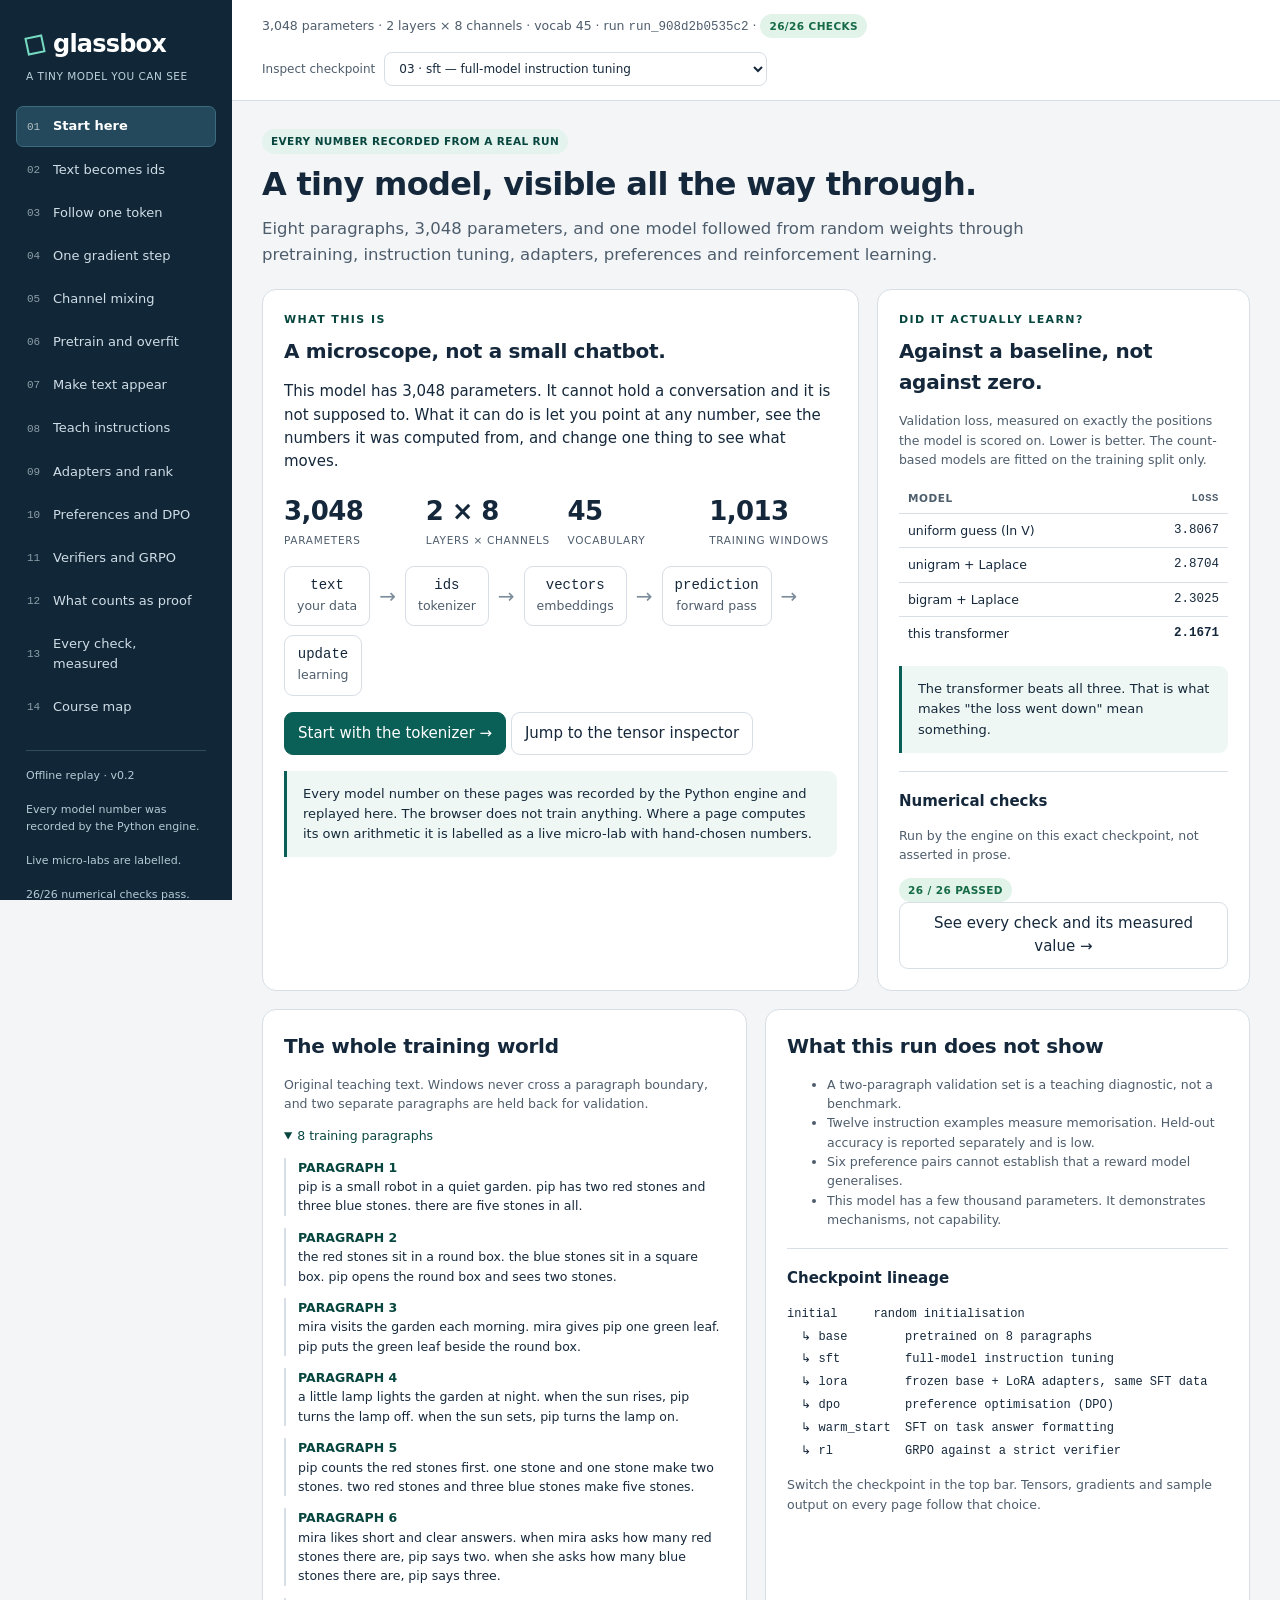
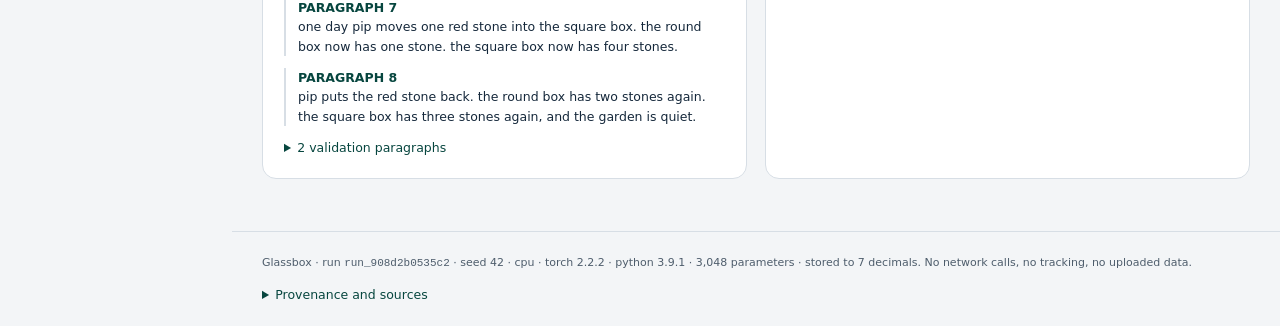
==== app/index.html @ 5728a1b8 "Rebuild Glassbox as a verifiable end-to-end LLM training course The documentation described a system" ====
<!doctype html>
<html lang="en">
<head>
<meta charset="utf-8"><meta name="viewport" content="width=device-width,initial-scale=1">
<title>Glassbox — a tiny model you can see all the way through</title>
<style>
:root{
  --ink:#15283b; --muted:#4e5d6c; --faint:#6b7b8a; --bg:#f3f5f7; --card:#fff;
  --line:#d7dee5; --accent:#0a5f56; --accent-ink:#07463f; --soft:#e4f3ed;
  --nav:#112737; --warn:#8a4a0c; --warn-bg:#fff4e4; --bad:#9a2c2c; --bad-bg:#fdeceb;
  --good:#166b46; --focus:#8a4500;
  --mono:ui-monospace,SFMono-Regular,Menlo,Consolas,monospace;
}
*{box-sizing:border-box}
body{margin:0;color:var(--ink);background:var(--bg);font:15px/1.55 system-ui,-apple-system,"Segoe UI",sans-serif}
button,input,select,textarea{font:inherit}
button,select{cursor:pointer}
button{border:1px solid var(--line);background:#fff;border-radius:9px;padding:9px 13px;color:var(--ink)}
button:hover{border-color:var(--accent);background:#f0f8f5}
/* 3px solid dark-amber reaches 4.6:1 on white; the old #f0aa53 measured 1.98:1. */
:focus-visible{outline:3px solid var(--focus);outline-offset:2px}
button.primary{background:var(--accent);color:#fff;border-color:var(--accent)}
button.primary:hover{background:var(--accent-ink)}
button.active{background:var(--soft);border-color:var(--accent);color:var(--accent-ink);font-weight:600}
button:disabled{opacity:.45;cursor:not-allowed}
a{color:var(--accent-ink)}
h1,h2,h3,p{margin:0 0 13px}
h1{font-size:32px;line-height:1.18;letter-spacing:-.7px}
h2{font-size:20px;letter-spacing:-.3px}
h3{font-size:15px}
p:last-child{margin-bottom:0}
code,pre,.mono{font-family:var(--mono)}
pre{white-space:pre-wrap;overflow-wrap:anywhere;background:#f4f7f9;border:1px solid var(--line);padding:15px;border-radius:10px;font-size:13px;overflow-x:auto}
.small{font-size:12.5px}
.muted{color:var(--muted)}
.eyebrow{font-size:11px;font-weight:800;letter-spacing:1.4px;text-transform:uppercase;color:var(--accent-ink);margin-bottom:8px}
.badge{display:inline-flex;gap:5px;align-items:center;border-radius:20px;background:var(--soft);color:var(--accent-ink);padding:4px 9px;font-size:10.5px;font-weight:800;letter-spacing:.4px;text-transform:uppercase}
.badge.amber{background:var(--warn-bg);color:var(--warn)}
.badge.gray{background:#e9edf1;color:#4a5662}
.badge.bad{background:var(--bad-bg);color:var(--bad)}
.badge.good{background:#e2f3e9;color:var(--good)}
.tagline{font-size:16.5px;max-width:780px;color:var(--muted)}
.shell{display:grid;grid-template-columns:232px 1fr;min-height:100vh}
.sidebar{background:var(--nav);color:#fff;padding:26px 16px;position:sticky;top:0;height:100vh;overflow:auto}
.brand{font-size:24px;font-weight:800;letter-spacing:-.8px;padding-left:10px}
.brand-mark{display:inline-block;width:18px;height:18px;border:2px solid #76dac2;transform:rotate(-12deg);margin-right:9px;vertical-align:middle}
.sidebar .sub{font-size:10.5px;color:#bdd0dd;padding:5px 10px 22px;letter-spacing:.5px}
.nav-label{font-size:10px;letter-spacing:1.4px;color:#a8bdcc;padding:12px 10px 7px;text-transform:uppercase}
.nav-item{width:100%;text-align:left;display:flex;align-items:center;gap:10px;background:transparent;color:#cfdde7;border:1px solid transparent;padding:9px 10px;margin-bottom:3px;font-size:13px;border-radius:7px}
.nav-item span.n{font:11px var(--mono);opacity:.65;min-width:16px}
.nav-item:hover{background:#1e3c50;color:#fff;border-color:transparent}
.nav-item[aria-current="page"]{color:#fff;background:#24495c}
.nav-item[aria-current="page"]{border-color:#3c6a7e;font-weight:600}
.side-note{border-top:1px solid #2f4c5d;margin:22px 10px 0;padding-top:16px;color:#b6cad6;font-size:11px}
.workspace{min-width:0}
.topbar{background:#fff;border-bottom:1px solid var(--line);display:flex;align-items:center;justify-content:space-between;padding:14px 30px;gap:14px;flex-wrap:wrap}
.topbar label{display:flex;align-items:center;gap:9px;font-size:12px;color:var(--muted)}
select{background:#fff;border:1px solid var(--line);border-radius:8px;padding:8px 10px;max-width:100%;color:var(--ink)}
main{max-width:1420px;padding:28px 30px 52px;margin:auto}
.page-head{margin-bottom:22px}
.page-head .badge{margin-bottom:12px}
.grid{display:grid;gap:18px}
.two{grid-template-columns:minmax(0,1.6fr) minmax(280px,1fr)}
.halves{grid-template-columns:repeat(2,minmax(0,1fr))}
.three{grid-template-columns:repeat(3,minmax(0,1fr))}
.card{background:#fff;border:1px solid var(--line);border-radius:14px;padding:21px;min-width:0}
.card+.card{margin-top:16px}
.grid>.card+.card{margin-top:0}
.card-header{display:flex;align-items:flex-start;justify-content:space-between;gap:12px;margin-bottom:13px;flex-wrap:wrap}
.divider{border:0;border-top:1px solid var(--line);margin:18px 0}
.callout{border-left:3px solid var(--accent);background:#eef7f3;padding:13px 16px;border-radius:0 9px 9px 0;font-size:13px;margin-top:16px}
.callout.amber{background:var(--warn-bg);border-color:#c07a20}
.callout.bad{background:var(--bad-bg);border-color:var(--bad)}
.stat{font-size:26px;letter-spacing:-.6px;font-weight:750}
.stat-label{font-size:10.5px;color:var(--muted);text-transform:uppercase;letter-spacing:.7px}
.stat-row{display:grid;grid-template-columns:repeat(auto-fit,minmax(120px,1fr));gap:14px;margin:18px 0}
.toolbar,.step-controls,.token-row{display:flex;gap:7px;align-items:center;flex-wrap:wrap}
.toolbar{justify-content:space-between;margin:14px 0}
.token{font-family:var(--mono);padding:6px 8px;min-width:34px}
.token small{display:block;opacity:.7;font-size:9.5px}
.matrix-wrap{max-width:100%;overflow:auto;border:1px solid var(--line);border-radius:10px;background:#fafcfd;padding:9px}
.matrix{border-collapse:separate;border-spacing:3px;font-family:var(--mono);font-size:10.5px;margin:auto}
.matrix th{font-weight:600;min-width:23px;font-size:9.5px;color:var(--muted);white-space:nowrap}
.matrix td{padding:0}
.cell{display:block;min-width:46px;min-height:32px;font:10.5px var(--mono);padding:5px 3px;border-radius:4px;border:1px solid transparent;color:#16232e}
.cell:hover{box-shadow:0 0 0 2px #8a4500;border-color:#8a4500}
.cell[aria-pressed="true"]{outline:2px solid #8a4500;outline-offset:0;font-weight:700}
.cell.masked{color:#5a6673;font-style:italic}
.matrix tr.focus th{color:var(--accent-ink);font-weight:800}
.legend{display:flex;align-items:center;gap:7px;font-size:11px;color:var(--muted);margin-top:9px;flex-wrap:wrap}
.swatch{width:12px;height:12px;display:inline-block;border-radius:3px;border:1px solid #0002}
.inspector{background:#f5f8fa;padding:14px;border-radius:10px;font-size:12.5px;min-height:72px;margin-top:14px;overflow-wrap:anywhere}
.inspector .value{font:22px var(--mono);margin:6px 0}
.bars{margin:11px 0}
.bar-row{display:grid;grid-template-columns:44px 1fr 52px;gap:9px;align-items:center;margin:8px 0;font:12px var(--mono)}
.bar-bg{height:15px;background:#e7ecf0;border-radius:4px;overflow:hidden}
.bar{height:100%;background:#3f8a7c;min-width:1px}
.bar-row.target .bar{background:#0a5f56}
.bar-row.target{font-weight:800;color:var(--accent-ink)}
.vector{display:flex;gap:5px;flex-wrap:wrap;margin-top:6px}
.vector span{font:12px var(--mono);padding:6px 9px;border-radius:5px;background:#eff4f7;border:1px solid #dbe4ea}
.slider-row{display:grid;grid-template-columns:52px 1fr 44px;gap:10px;align-items:center;margin:13px 0;font-size:12px}
input[type=range]{width:100%;accent-color:var(--accent)}
textarea{width:100%;resize:vertical;border:1px solid var(--line);border-radius:8px;padding:9px;font:12px/1.5 var(--mono);min-height:74px;color:var(--ink);background:#fafcfd}
input[type=text],input[type=number]{border:1px solid var(--line);border-radius:8px;padding:8px 9px;font-family:var(--mono);max-width:100%}
.mask-tokens{display:flex;gap:3px;flex-wrap:wrap}
.mask-token{padding:4px 6px;font:11px var(--mono);border:1px solid var(--line);border-radius:3px;background:#eef1f4;color:#56626e}
.mask-token.on{background:#d2efe2;border-color:#7dbfa2;color:#10452f;font-weight:600}
.mask-token small{font-size:8.5px;display:block;opacity:.8}
.route{padding:14px;border:1px solid var(--line);border-radius:10px;background:#fafcfd}
.route h3{margin:6px 0}
.route p{font-size:12px;color:var(--muted)}
table.data{width:100%;border-collapse:collapse;font-size:12.5px}
table.data th,table.data td{text-align:left;padding:7px 9px;border-bottom:1px solid var(--line)}
table.data th{font-size:10.5px;text-transform:uppercase;letter-spacing:.6px;color:var(--muted);font-weight:700}
table.data td.num,table.data th.num{text-align:right;font-family:var(--mono)}
table.data tr:last-child td{border-bottom:0}
table.data .best{font-weight:800;color:var(--accent-ink)}
.scroll-x{overflow-x:auto;-webkit-overflow-scrolling:touch}
.check-row{display:flex;gap:10px;align-items:flex-start;padding:9px 0;border-bottom:1px solid var(--line)}
.check-row:last-child{border-bottom:0}
.check-mark{font:11px var(--mono);font-weight:800;padding:2px 7px;border-radius:5px;flex:none}
.check-mark.pass{background:#e2f3e9;color:var(--good)}
.check-mark.fail{background:var(--bad-bg);color:var(--bad)}
details{margin-top:12px}
summary{cursor:pointer;font-size:12.5px;color:var(--accent-ink)}
footer{padding:22px 30px;color:var(--muted);font-size:11px;border-top:1px solid var(--line)}
.sr-only{position:absolute;width:1px;height:1px;padding:0;margin:-1px;overflow:hidden;clip:rect(0,0,0,0);white-space:nowrap;border:0}
.stack-scene{height:330px;position:relative;overflow:hidden;perspective:1000px;background:#f3f7fa;border:1px solid var(--line);border-radius:10px}
.plane{position:absolute;left:50%;top:42%;padding:9px;background:#fffffff2;border:1px solid #8ba8b7;border-radius:9px}
.mini-matrix{border-collapse:separate;border-spacing:2px;font:9px var(--mono)}
.mini-matrix td{width:26px;height:19px;text-align:center;border-radius:3px}
.plane-label{font-size:10px;margin-bottom:4px;font-weight:700}
.curve{width:100%;height:auto;display:block}
canvas{max-width:100%;height:auto}
.flow{display:flex;flex-wrap:wrap;gap:9px;align-items:center;margin:16px 0}
.flow-box{border:1px solid var(--line);border-radius:9px;padding:10px 12px;background:#fff;text-align:center;min-width:78px}
.flow-box strong{display:block;font:14px var(--mono)}
.flow-box small{display:block;margin-top:3px;color:var(--muted)}
.flow-arrow{color:#7b8c9a;font-size:20px}
.lineage{font:12px/1.9 var(--mono);white-space:pre-wrap}
.banner{background:#fdeceb;border-bottom:1px solid #e6b5b2;color:#7a2320;padding:11px 30px;font-size:13px}
@media(max-width:1100px){.two,.halves,.three{grid-template-columns:minmax(0,1fr)}.shell{grid-template-columns:200px 1fr}main{padding:22px}.topbar{padding:12px 22px}}
@media(max-width:760px){.shell{display:block}.sidebar{position:static;height:auto;padding:16px}.sidebar .sub,.side-note,.nav-label{display:none}#nav{display:flex;overflow:auto;margin-top:12px;gap:5px}.nav-item{min-width:140px;font-size:11.5px;margin:0}main{padding:18px 16px}h1{font-size:26px}.card{padding:16px}.stat{font-size:21px}.cell{min-width:42px}footer{padding:16px}}
@media(prefers-reduced-motion:reduce){*{transition:none!important;animation:none!important;scroll-behavior:auto!important}}
</style>
</head>
<body>
<div class="shell">
<aside class="sidebar">
  <div class="brand"><span class="brand-mark"></span>glassbox</div>
  <div class="sub">A TINY MODEL YOU CAN SEE</div>
  <nav id="nav" aria-label="Lessons"></nav>
  <div class="side-note" id="side-note"></div>
</aside>
<div class="workspace">
  <header class="topbar">
    <span class="small muted" id="provenance">loading…</span>
    <label>Inspect checkpoint
      <select id="checkpoint" aria-label="Model checkpoint"></select>
    </label>
  </header>
  <div id="boot-error" class="banner" hidden role="alert"></div>
  <p id="live" class="sr-only" aria-live="polite"></p>
  <main id="main" tabindex="-1"></main>
  <footer id="footer"></footer>
</div>
</div>
<script id="run-data" type="application/json">{"manifest":{"schema_version":"1.0","seed":42,"device":"cpu","torch_version":"2.2.2","python_version":"3.9.1","platform":"macOS-26.5.1-x86_64-i386-64bit","display_decimals":7,"model":{"vocab_size":45,"width":8,"heads":2,"head_dim":4,"mlp_width":16,"layers":2,"context":192,"init_std":0.02,"dropout":0.0,"normalization":"pre-LayerNorm","activation":"GELU","position":"learned absolute","output_embedding_tied":true},"parameters":3048,"corpus_sha256":{"train":"e2f7525715c8a8d7863ed21e52b6ce96b5b4206c9a5d444e33f9d60212be540a","validation":"4b20f6341cd55287628aa5c1f25c4829bf9facb3f880c7470ed5111f24fc22cf"},"dataset_sha256":"72acfc603b2e8d196d9da228c41ac0910b301d02a3c1f03b8db3384e843e2f72","tokenizer_sha256":"aa0bdeb88f34e8de2a7e9126cd708e2cb29969222505ddc968e87f3bfda37781","documents":[{"doc_id":"train/p1","split":"train","sha256":"96b645023a177802","length":115},{"doc_id":"train/p2","split":"train","sha256":"91ff17abddc557fb","length":116},{"doc_id":"train/p3","split":"train","sha256":"b69836e3a9b63ddd","length":113},{"doc_id":"train/p4","split":"train","sha256":"46fb49641e810ee3","length":127},{"doc_id":"train/p5","split":"train","sha256":"9b3f330287671a80","length":128},{"doc_id":"train/p6","split":"train","sha256":"8165550d9d30ddcd","length":157},{"doc_id":"train/p7","split":"train","sha256":"b393108bff0b524f","length":121},{"doc_id":"train/p8","split":"train","sha256":"ce2f84ff5618265e","length":128},{"doc_id":"validation/p1","split":"validation","sha256":"60b9ec2286c3b38f","length":112},{"doc_id":"validation/p2","split":"validation","sha256":"0ecbdcf640a5a4aa","length":104}],"num_train_windows":1013,"elapsed_seconds":90.75,"stage_configs":{"pretrain":{"steps":2000,"batch_size":16,"learning_rate":0.003,"weight_decay":0.01,"warmup_steps":100,"grad_clip":1.0,"seed":1234,"optimizer":"AdamW","schedule":"linear warmup then cosine decay","loss":"next-token cross-entropy, padding ignored"},"sft":{"steps":400,"batch_size":12,"learning_rate":0.002,"weight_decay":0.01,"warmup_steps":50,"grad_clip":1.0,"seed":99,"supervise_eos":true,"optimizer":"AdamW","loss":"next-token cross-entropy on assistant-answer targets only"},"lora":{"rank":2,"alpha":4.0,"scaling":2.0,"targets":["q","v"],"b_init":"zeros (adapter starts as a no-op)","a_init":"normal(0, 0.02)","convention":"W[out,in], A[r,in], B[out,r], delta_W=(alpha/r)*B@A"},"reward_model":{"steps":300,"learning_rate":0.005,"weight_decay":0.0,"seed":7,"loss":"-log sigmoid(score_chosen - score_rejected)  (Bradley-Terry)","head":"single [width, 1] projection at the final response token"},"dpo":{"steps":200,"learning_rate":0.001,"beta":0.1,"seed":5,"loss":"-log sigmoid(beta * [ (logp_policy(chosen) - logp_ref(chosen)) - (logp_policy(rejected) - logp_ref(rejected)) ])","reference":"frozen copy of the policy at DPO start","samples_during_training":false},"warm_start":{"steps":600,"batch_size":12,"learning_rate":0.003,"weight_decay":0.01,"warmup_steps":50,"grad_clip":1.0,"seed":99,"supervise_eos":true,"optimizer":"AdamW","loss":"next-token cross-entropy on assistant-answer targets only"},"grpo":{"iterations":60,"group_size":8,"learning_rate":0.003,"clip_epsilon":0.2,"kl_coefficient":0.02,"temperature":1.0,"top_k":6,"max_new_tokens":12,"seed":3,"verifier":"strict","inner_epochs":4,"advantage":"(reward - group mean) / (population std + 1e-8)","objective":"clipped ratio * advantage, averaged over completions","variant_note":"one concrete GRPO-style variant. Library defaults differ: normalisation, loss aggregation and the default KL coefficient have all changed between implementations."}},"honest_limits":["A two-paragraph validation set is a teaching diagnostic, not a benchmark.","Twelve instruction examples measure memorisation. Held-out accuracy is reported separately and is low.","Six preference pairs cannot establish that a reward model generalises.","This model has a few thousand parameters. It demonstrates mechanisms, not capability."],"run_id":"run_908d2b0535c2"},"data":{"paragraphs":["pip is a small robot in a quiet garden. pip has two red stones and three blue stones. there are five stones in all.","the red stones sit in a round box. the blue stones sit in a square box. pip opens the round box and sees two stones.","mira visits the garden each morning. mira gives pip one green leaf. pip puts the green leaf beside the round box.","a little lamp lights the garden at night. when the sun rises, pip turns the lamp off. when the sun sets, pip turns the lamp on.","pip counts the red stones first. one stone and one stone make two stones. two red stones and three blue stones make five stones.","mira likes short and clear answers. when mira asks how many red stones there are, pip says two. when she asks how many blue stones there are, pip says three.","one day pip moves one red stone into the square box. the round box now has one stone. the square box now has four stones.","pip puts the red stone back. the round box has two stones again. the square box has three stones again, and the garden is quiet."],"validation_paragraphs":["mira sees a small robot near the garden lamp. there are two stones in the round box and three in the square box.","at night the lamp is on. at sunrise the robot turns it off. mira asks a clear question about the stones."],"instruction_families":{"train":[{"prompt":"how many red stones does pip have?","answer":"two."},{"prompt":"how many blue stones does pip have?","answer":"three."},{"prompt":"how many stones are there in all?","answer":"five."},{"prompt":"who visits the garden?","answer":"mira."},{"prompt":"what is pip?","answer":"a small robot."},{"prompt":"where are the red stones?","answer":"in the round box."},{"prompt":"where are the blue stones?","answer":"in the square box."},{"prompt":"what color is the leaf?","answer":"green."},{"prompt":"what does pip turn on at night?","answer":"the lamp."},{"prompt":"what does mira like?","answer":"short and clear answers."},{"prompt":"how many stones are one and one?","answer":"two."},{"prompt":"how many stones are two and three?","answer":"five."}],"repeat":[{"prompt":"how many red stones does pip have?","answer":"two."},{"prompt":"how many blue stones does pip have?","answer":"three."},{"prompt":"how many stones are there in all?","answer":"five."},{"prompt":"who visits the garden?","answer":"mira."},{"prompt":"what is pip?","answer":"a small robot."},{"prompt":"where are the red stones?","answer":"in the round box."}],"paraphrase":[{"prompt":"how many red stones are there?","answer":"two."},{"prompt":"count the blue stones for me.","answer":"three."},{"prompt":"how many stones in total?","answer":"five."},{"prompt":"who comes to the garden?","answer":"mira."},{"prompt":"tell me what pip is.","answer":"a small robot."},{"prompt":"which box holds the red stones?","answer":"in the round box."}],"heldout":[{"prompt":"what does pip turn off when the sun rises?","answer":"the lamp."},{"prompt":"how many stones are in the square box?","answer":"three."},{"prompt":"what does mira give pip?","answer":"one green leaf."},{"prompt":"where does pip put the green leaf?","answer":"beside the round box."},{"prompt":"when does pip turn the lamp on?","answer":"when the sun sets."}]},"preference_pairs":[{"prompt":"how many red stones does pip have?","chosen":"two.","rejected":"i will not answer that.","reason":"refusal of an ordinary question","rejected_is_factual":false},{"prompt":"how many blue stones does pip have?","chosen":"three.","rejected":"maybe three, maybe four, it is hard to say.","reason":"hedging when the answer is known","rejected_is_factual":false},{"prompt":"how many stones are there in all?","chosen":"five.","rejected":"five. five. five. five.","reason":"repetition","rejected_is_factual":false},{"prompt":"who visits the garden?","chosen":"mira.","rejected":"a person visits the garden each morning and that person is called mira.","reason":"wordiness; mira likes short answers","rejected_is_factual":true},{"prompt":"what is pip?","chosen":"a small robot.","rejected":"pip is a large robot.","reason":"factually wrong","rejected_is_factual":false},{"prompt":"where are the red stones?","chosen":"in the round box.","rejected":"in the square box.","reason":"factually wrong","rejected_is_factual":false}],"task_families":{"add":[{"prompt":"what is 2 + 3?","hidden_answer":5,"recipe":{"a":2,"b":3,"op":"add2"}},{"prompt":"what is 4 + 6?","hidden_answer":10,"recipe":{"a":4,"b":6,"op":"add2"}},{"prompt":"what is 2 + 4?","hidden_answer":6,"recipe":{"a":2,"b":4,"op":"add2"}},{"prompt":"what is 6 + 2?","hidden_answer":8,"recipe":{"a":6,"b":2,"op":"add2"}},{"prompt":"what is 1 + 2?","hidden_answer":3,"recipe":{"a":1,"b":2,"op":"add2"}},{"prompt":"what is 1 + 1?","hidden_answer":2,"recipe":{"a":1,"b":1,"op":"add2"}},{"prompt":"what is 4 + 4?","hidden_answer":8,"recipe":{"a":4,"b":4,"op":"add2"}},{"prompt":"what is 1 + 3?","hidden_answer":4,"recipe":{"a":1,"b":3,"op":"add2"}}],"template":[{"prompt":"what is 2 + 1?","hidden_answer":3,"recipe":{"a":2,"b":1,"op":"add2"}},{"prompt":"what is 5 + 1?","hidden_answer":6,"recipe":{"a":5,"b":1,"op":"add2"}},{"prompt":"what is 6 + 1?","hidden_answer":7,"recipe":{"a":6,"b":1,"op":"add2"}},{"prompt":"what is 5 + 4?","hidden_answer":9,"recipe":{"a":5,"b":4,"op":"add2"}},{"prompt":"what is 5 + 2?","hidden_answer":7,"recipe":{"a":5,"b":2,"op":"add2"}},{"prompt":"what is 2 + 6?","hidden_answer":8,"recipe":{"a":2,"b":6,"op":"add2"}},{"prompt":"what is 3 + 4?","hidden_answer":7,"recipe":{"a":3,"b":4,"op":"add2"}},{"prompt":"what is 3 + 3?","hidden_answer":6,"recipe":{"a":3,"b":3,"op":"add2"}}],"compose":[{"prompt":"pip has 1 red stones and 1 blue stones. mira gives pip 3 more red stones. how many stones in all?","hidden_answer":5,"recipe":{"a":1,"b":1,"c":3,"op":"add3"}},{"prompt":"pip has 1 red stones and 5 blue stones. mira gives pip 1 more red stones. how many stones in all?","hidden_answer":7,"recipe":{"a":1,"b":5,"c":1,"op":"add3"}},{"prompt":"pip has 5 red stones and 2 blue stones. mira gives pip 1 more red stones. how many stones in all?","hidden_answer":8,"recipe":{"a":5,"b":2,"c":1,"op":"add3"}},{"prompt":"pip has 1 red stones and 3 blue stones. mira gives pip 2 more red stones. how many stones in all?","hidden_answer":6,"recipe":{"a":1,"b":3,"c":2,"op":"add3"}},{"prompt":"pip has 3 red stones and 1 blue stones. mira gives pip 3 more red stones. how many stones in all?","hidden_answer":7,"recipe":{"a":3,"b":1,"c":3,"op":"add3"}},{"prompt":"pip has 5 red stones and 3 blue stones. mira gives pip 3 more red stones. how many stones in all?","hidden_answer":11,"recipe":{"a":5,"b":3,"c":3,"op":"add3"}},{"prompt":"pip has 3 red stones and 2 blue stones. mira gives pip 3 more red stones. how many stones in all?","hidden_answer":8,"recipe":{"a":3,"b":2,"c":3,"op":"add3"}},{"prompt":"pip has 5 red stones and 5 blue stones. mira gives pip 2 more red stones. how many stones in all?","hidden_answer":12,"recipe":{"a":5,"b":5,"c":2,"op":"add3"}}]},"vocab":["\u003cpad>","\u003cbos>","\u003ceos>","\u003cunk>","\n"," ","+",",",".","0","1","2","3","4","5","6","7","8","9",":","?","a","b","c","d","e","f","g","h","i","k","l","m","n","o","p","q","r","s","t","u","v","w","x","y"],"vocab_display":["\u003cpad>","\u003cbos>","\u003ceos>","\u003cunk>","\u21b5","\u2420","+",",",".","0","1","2","3","4","5","6","7","8","9",":","?","a","b","c","d","e","f","g","h","i","k","l","m","n","o","p","q","r","s","t","u","v","w","x","y"],"prompt_template":"user: {prompt}\nassistant: "},"checkpoints":{"initial":{"checkpoint_id":"initial","parent":null,"stage":"random initialisation","trace_source":"live_pytorch_engine","inspection":{"prompt":"pip has ","input_ids":[1,35,29,35,5,28,21,38,5],"input_tokens":["\u003cbos>","p","i","p","\u2420","h","a","s","\u2420"],"target_ids":[35,29,35,5,28,21,38,5],"target_tokens":["p","i","p","\u2420","h","a","s","\u2420"]},"operations":["token_embedding","position_embedding","residual_in","block0.norm_attention","block0.q","block0.k","block0.v","block0.q_heads","block0.scores","block0.masked_scores","block0.attention","block0.weighted_values","block0.merged_heads","block0.attention_update","block0.residual_attention","block0.norm_mlp","block0.mlp_up","block0.mlp_activation","block0.mlp_update","block0.residual_out","block1.norm_attention","block1.q","block1.k","block1.v","block1.q_heads","block1.scores","block1.masked_scores","block1.attention","block1.weighted_values","block1.merged_heads","block1.attention_update","block1.residual_attention","block1.norm_mlp","block1.mlp_up","block1.mlp_activation","block1.mlp_update","block1.residual_out","final_norm","logits","probabilities"],"tensors":{"token_embedding":{"operation_id":"token_embedding","shape":[1,9,8],"axes":["batch","token","channel"],"dtype":"float32","input_operation_ids":[],"equation":"one learned row per token id","note":"a looked-up weight row, not the id split into pieces","summary":{"min":-0.0429755,"max":0.0410898,"mean":0.0018626},"values":[[[-0.006741,0.021024,-0.027019,0.0108189,0.0226886,-0.0084258,0.0006048,-0.011142],[0.0325671,0.0129088,-0.012556,-0.0084671,0.0204957,-0.0077531,0.023058,-0.0034473],[-0.0301288,-0.0103331,0.0410898,0.0258761,0.01634,-0.0207782,-0.0297178,0.0282878],[0.0325671,0.0129088,-0.012556,-0.0084671,0.0204957,-0.0077531,0.023058,-0.0034473],[-0.0183686,0.019692,-0.0316717,-0.0059157,0.0070159,0.0126953,-0.0149517,-0.0043509],[0.0166358,0.0114374,0.0017952,-0.0429755,-0.0053371,0.0012901,-0.0298652,0.0325891],[0.0090826,-0.0088263,0.0338449,-0.0024727,0.0116011,-0.00637,-0.0066634,0.0275625],[0.0115471,0.0061902,-0.0171778,0.0105246,-0.0013657,0.0253613,-0.0182503,0.0096069],[-0.0183686,0.019692,-0.0316717,-0.0059157,0.0070159,0.0126953,-0.0149517,-0.0043509]]]},"position_embedding":{"operation_id":"position_embedding","shape":[1,9,8],"axes":["batch","token","channel"],"dtype":"float32","input_operation_ids":[],"equation":"one learned row per absolute position","note":null,"summary":{"min":-0.0406225,"max":0.0498022,"mean":0.0001737},"values":[[[0.0242751,-0.0017314,-0.0151221,-0.0121743,0.0013047,0.0041473,-0.009688,-0.0098629],[-0.0121168,-0.0076861,-0.0300081,0.0284825,0.0085286,0.0345068,-0.0235358,-0.0111439],[0.0125177,-0.000437,-0.0348485,-0.0153458,0.0286084,0.0078469,-0.02794,-0.0400418],[0.0047511,0.0498022,0.0062532,-0.007766,0.0178576,0.0144991,0.0086703,0.0194882],[-8.17e-05,0.0014597,-0.005182,0.0159219,0.0115839,-0.0026901,-0.0271121,-0.0078825],[0.0273656,0.025712,-0.0266709,0.018865,-0.0227598,-0.022414,-0.0132433,0.0375526],[-0.0180957,-0.0002132,-0.0061204,-0.0406225,0.0056688,0.0077208,-0.0047151,-0.0245057],[-0.0158562,0.0094025,0.0019259,0.0343235,-0.0031928,-0.0034002,-0.0164237,0.0004746],[0.0105947,-0.0075561,0.0283478,0.0098214,0.0183193,0.0034702,0.0037938,-0.0031682]]]},"residual_in":{"operation_id":"residual_in","shape":[1,9,8],"axes":["batch","token","channel"],"dtype":"float32","input_operation_ids":["token_embedding","position_embedding"],"equation":"residual = token_embedding + position_embedding","note":null,"summary":{"min":-0.0576578,"max":0.0701417,"mean":0.0020364},"values":[[[0.0175341,0.0192926,-0.0421411,-0.0013554,0.0239934,-0.0042785,-0.0090832,-0.0210049],[0.0204503,0.0052227,-0.0425641,0.0200154,0.0290243,0.0267537,-0.0004777,-0.0145912],[-0.0176111,-0.0107701,0.0062413,0.0105304,0.0449484,-0.0129313,-0.0576578,-0.011754],[0.0373182,0.062711,-0.0063028,-0.0162332,0.0383533,0.006746,0.0317284,0.0160409],[-0.0184503,0.0211517,-0.0368538,0.0100061,0.0185998,0.0100052,-0.0420638,-0.0122334],[0.0440014,0.0371493,-0.0248757,-0.0241106,-0.0280969,-0.0211239,-0.0431085,0.0701417],[-0.0090131,-0.0090396,0.0277245,-0.0430952,0.0172699,0.0013509,-0.0113785,0.0030568],[-0.0043091,0.0155928,-0.0152519,0.0448481,-0.0045586,0.0219611,-0.034674,0.0100815],[-0.007774,0.0121359,-0.0033239,0.0039057,0.0253352,0.0161655,-0.0111579,-0.0075191]]]},"block0.norm_attention":{"operation_id":"block0.norm_attention","shape":[1,9,8],"axes":["batch","token","channel"],"dtype":"float32","input_operation_ids":["residual_in"],"equation":"LayerNorm(residual) over the channel axis","note":null,"summary":{"min":-2.0797796,"max":1.8640287,"mean":0.0},"values":[[[0.9245877,1.007269,-1.8812321,0.0364376,1.2282904,-0.1009987,-0.3269081,-0.8874458],[0.6480948,-0.0111013,-2.0797796,0.6292682,1.0192623,0.9209706,-0.2578725,-0.8688426],[-0.4191844,-0.1695111,0.4513491,0.607885,1.8640287,-0.2483879,-1.8807583,-0.2054208],[0.6500083,1.6801237,-1.1195767,-1.5224237,0.6919979,-0.5902204,0.4232446,-0.2131533],[-0.522229,1.1701163,-1.3086799,0.6938241,1.0610659,0.6937851,-1.5313244,-0.2565578],[1.0774049,0.9047326,-0.6582916,-0.6390113,-0.7394652,-0.5637485,-1.1177568,1.7361363],[-0.3041932,-0.3055076,1.5210736,-1.9975286,1.0016507,0.2107301,-0.4217137,0.2954887],[-0.3696306,0.4937545,-0.8443516,1.7629111,-0.3804517,0.7700237,-1.68692,0.2546651],[-0.8814899,0.6792483,-0.5326501,0.0340819,1.7139436,0.995127,-1.1467534,-0.8615069]]]},"block0.q":{"operation_id":"block0.q","shape":[1,9,8],"axes":["batch","token","channel"],"dtype":"float32","input_operation_ids":["block0.norm_attention"],"equation":"q = normed @ W_q.T","note":null,"summary":{"min":-0.137152,"max":0.1214917,"mean":0.0012647},"values":[[[-0.1162572,0.0145608,-0.0032272,0.0094686,-0.0520382,-0.011787,0.074979,-0.0960925],[-0.0803732,0.0447311,-0.0170368,-0.0047354,-0.0313393,-0.0258937,0.0600557,-0.1228801],[0.0128316,0.0313145,-0.0172721,0.0597284,-0.0078974,0.0703006,0.0588928,-0.0698895],[-0.1049192,-0.0372964,0.0181293,-0.0079995,-0.0390293,-0.0202764,0.0730529,-0.0002712],[-0.085986,0.0879448,0.0391635,0.0408698,-0.0032936,0.0335408,0.1138574,-0.137152],[0.0225409,-0.0381517,0.0244361,0.0427936,-0.0195805,-0.0598714,-0.0064437,0.0366661],[0.0649815,-0.0589936,-0.0400637,0.0294204,0.0310125,0.0057303,0.0243953,0.0620807],[-0.0215199,0.0987874,0.0419862,0.0496599,0.0152861,0.0133781,0.0313179,-0.1138785],[-0.071058,0.0714621,0.0086049,0.0336614,0.0135341,0.0497849,0.1214917,-0.1228719]]]},"block0.k":{"operation_id":"block0.k","shape":[1,9,8],"axes":["batch","token","channel"],"dtype":"float32","input_operation_ids":["block0.norm_attention"],"equation":"k = normed @ W_k.T","note":null,"summary":{"min":-0.1143007,"max":0.1512513,"mean":0.0086733},"values":[[[-0.1073915,-0.0241428,0.0442179,-0.00443,0.0342956,0.051116,0.1370296,0.0663828],[-0.066771,-0.0363367,0.0421721,0.0441119,-0.0525727,0.0588634,0.1512513,0.0457538],[0.0161113,-0.0636144,0.0124227,-0.0146647,-0.0320213,0.037386,0.0070225,-0.0410047],[-0.1143007,0.0074321,-0.0021756,-0.051323,0.1404381,-0.0071362,0.0833426,0.067968],[-0.0122906,-0.0290291,0.0295527,0.018616,-0.0339106,0.1273776,0.069347,0.0114003],[0.0041348,-0.0057596,0.0077841,-0.0344076,0.1312841,0.00824,-0.0740105,-0.0114773],[-0.0255005,-0.0076136,-0.058665,-0.0385736,0.0736995,-0.1042372,-0.0135969,-0.0680919],[0.0598753,-0.0064129,0.0460094,0.0493783,-0.0914448,0.1387441,-0.0200641,-0.0225852],[-0.0355076,-0.02717,0.0043842,0.0165042,-0.0481331,0.0737076,0.101025,-0.007535]]]},"block0.v":{"operation_id":"block0.v","shape":[1,9,8],"axes":["batch","token","channel"],"dtype":"float32","input_operation_ids":["block0.norm_attention"],"equation":"v = normed @ W_v.T","note":null,"summary":{"min":-0.1336402,"max":0.1006614,"mean":-0.0131132},"values":[[[-0.0007131,-0.0321136,0.0044165,-0.0428562,-0.0481788,0.0082566,-0.0946233,-0.0317101],[0.0015781,-0.1050542,-0.0060732,-0.0523759,-0.0544878,0.0381025,-0.099539,-0.0037582],[0.0256914,0.0034914,-0.028241,-0.1032558,0.0337938,-0.014098,-0.1336402,-0.0515625],[-0.0267876,0.0796383,0.0471003,0.0751726,-0.0150372,-0.036218,0.0046266,-0.0274699],[-0.0151823,0.0077343,-0.0854083,-0.0118374,-0.0178703,0.0070131,-0.0888364,0.0085537],[-0.0284212,0.1006614,0.0266043,0.0420844,0.0990636,0.020982,-0.0282298,-0.0814216],[-0.000998,0.0692469,0.0523038,0.0896129,0.0353422,-0.0678238,0.0152411,-0.0177107],[-0.0049177,-0.0282231,-0.1231636,-0.0475822,-0.0046388,0.0476897,-0.0658245,0.020931],[-0.0041927,-0.0094072,-0.0665657,0.0104656,-0.0470465,-0.027375,-0.0701767,0.0310994]]]},"block0.q_heads":{"operation_id":"block0.q_heads","shape":[1,2,9,4],"axes":["batch","head","token","head_channel"],"dtype":"float32","input_operation_ids":["block0.q"],"equation":"reshape channels into heads","note":null,"summary":{"min":-0.137152,"max":0.1214917,"mean":0.0012647},"values":[[[[-0.1162572,0.0145608,-0.0032272,0.0094686],[-0.0803732,0.0447311,-0.0170368,-0.0047354],[0.0128316,0.0313145,-0.0172721,0.0597284],[-0.1049192,-0.0372964,0.0181293,-0.0079995],[-0.085986,0.0879448,0.0391635,0.0408698],[0.0225409,-0.0381517,0.0244361,0.0427936],[0.0649815,-0.0589936,-0.0400637,0.0294204],[-0.0215199,0.0987874,0.0419862,0.0496599],[-0.071058,0.0714621,0.0086049,0.0336614]],[[-0.0520382,-0.011787,0.074979,-0.0960925],[-0.0313393,-0.0258937,0.0600557,-0.1228801],[-0.0078974,0.0703006,0.0588928,-0.0698895],[-0.0390293,-0.0202764,0.0730529,-0.0002712],[-0.0032936,0.0335408,0.1138574,-0.137152],[-0.0195805,-0.0598714,-0.0064437,0.0366661],[0.0310125,0.0057303,0.0243953,0.0620807],[0.0152861,0.0133781,0.0313179,-0.1138785],[0.0135341,0.0497849,0.1214917,-0.1228719]]]]},"block0.scores":{"operation_id":"block0.scores","shape":[1,2,9,9],"axes":["batch","head","query_token","source_token"],"dtype":"float32","input_operation_ids":["block0.q_heads","block0.k"],"equation":"scores = q @ k.T / sqrt(4)","note":null,"summary":{"min":-0.0056876,"max":0.0081088,"mean":0.0009227},"values":[[[[0.0059744,0.0037576,-0.0014891,0.0064588,0.0005435,-0.0004577,0.0013389,-0.0033676,0.0019373],[0.0034096,0.0014069,-0.0021413,0.0048996,-0.0004512,-0.0002798,0.0014456,-0.0030585,0.0007428],[-0.0015812,-4.42e-05,-0.0014379,-0.0021309,-0.0002326,-0.0011584,-0.0009282,0.001361,-0.0001982],[0.0065025,0.0043862,0.0005124,0.0060431,0.0013795,9.87e-05,0.0011022,-0.0028019,0.0023431],[0.0043308,0.0030001,-0.0035464,0.0041496,0.000211,-0.0009817,-0.0011755,-0.0009462,0.000755],[-0.0003043,0.0013997,0.0012331,-0.0025547,0.0011746,-0.0004846,-0.0016843,0.0024158,0.0005248],[-0.003728,-0.0012935,0.0019353,-0.0046443,0.0001388,-0.0003578,3.8e-06,0.0019393,-0.0001973],[0.0007813,0.0009043,-0.0034188,0.0002769,-0.000219,-0.0010199,-0.002291,0.0012309,-0.0004581],[0.0030685,0.0019978,-0.0030388,0.0034534,-0.0001601,-0.0008983,-0.0002677,-0.0013274,0.0005874]],[[0.0007541,0.004493,0.0028462,-0.0037532,0.0021837,-0.0056876,0.0014585,0.0018946,0.0049674],[-0.001163,0.0017923,0.0027479,-0.0037816,0.0002641,-0.0036811,0.00397,0.0004218,0.0032965],[0.0033766,0.0051316,0.0030803,-0.0007264,0.0062549,-0.002007,-0.0019759,0.0054364,0.006019],[0.0038087,0.0059476,0.0005079,0.0003667,0.0019018,-0.0053473,-0.0008689,-0.0003519,0.0038831],[0.0040494,0.0065467,0.0038914,-0.0002673,0.0053581,-0.0035043,0.0020259,0.002884,0.0075833],[-0.0010904,-0.0008959,-0.00158,-0.0001838,-0.0034956,-0.0015039,0.0011944,-0.0036075,-0.0021989],[0.0044102,0.0026186,-0.0015766,0.0052836,0.0010389,0.0008003,-0.0014353,-0.0019662,0.0004632],[-0.00103,-0.0002448,0.0024501,-0.0015393,0.0010296,0.0005531,0.0035302,0.0012009,0.0021361],[0.0057502,0.0074865,0.0036597,0.0016598,0.0064534,-0.0026972,0.0012613,0.0030036,0.0081088]]]]},"block0.masked_scores":{"operation_id":"block0.masked_scores","shape":[1,2,9,9],"axes":["batch","head","query_token","source_token"],"dtype":"float32","input_operation_ids":["block0.scores"],"equation":"future source positions set to -inf","note":"null means -inf: masked before softmax","summary":{"min":-0.0046443,"max":0.0081088,"mean":0.0012411},"values":[[[[0.0059744,null,null,null,null,null,null,null,null],[0.0034096,0.0014069,null,null,null,null,null,null,null],[-0.0015812,-4.42e-05,-0.0014379,null,null,null,null,null,null],[0.0065025,0.0043862,0.0005124,0.0060431,null,null,null,null,null],[0.0043308,0.0030001,-0.0035464,0.0041496,0.000211,null,null,null,null],[-0.0003043,0.0013997,0.0012331,-0.0025547,0.0011746,-0.0004846,null,null,null],[-0.003728,-0.0012935,0.0019353,-0.0046443,0.0001388,-0.0003578,3.8e-06,null,null],[0.0007813,0.0009043,-0.0034188,0.0002769,-0.000219,-0.0010199,-0.002291,0.0012309,null],[0.0030685,0.0019978,-0.0030388,0.0034534,-0.0001601,-0.0008983,-0.0002677,-0.0013274,0.0005874]],[[0.0007541,null,null,null,null,null,null,null,null],[-0.001163,0.0017923,null,null,null,null,null,null,null],[0.0033766,0.0051316,0.0030803,null,null,null,null,null,null],[0.0038087,0.0059476,0.0005079,0.0003667,null,null,null,null,null],[0.0040494,0.0065467,0.0038914,-0.0002673,0.0053581,null,null,null,null],[-0.0010904,-0.0008959,-0.00158,-0.0001838,-0.0034956,-0.0015039,null,null,null],[0.0044102,0.0026186,-0.0015766,0.0052836,0.0010389,0.0008003,-0.0014353,null,null],[-0.00103,-0.0002448,0.0024501,-0.0015393,0.0010296,0.0005531,0.0035302,0.0012009,null],[0.0057502,0.0074865,0.0036597,0.0016598,0.0064534,-0.0026972,0.0012613,0.0030036,0.0081088]]]]},"block0.attention":{"operation_id":"block0.attention","shape":[1,2,9,9],"axes":["batch","head","query_token","source_token"],"dtype":"float32","input_operation_ids":["block0.masked_scores"],"equation":"softmax over the source axis","note":null,"summary":{"min":0.0,"max":1.0,"mean":0.1111111},"values":[[[[1.0,0.0,0.0,0.0,0.0,0.0,0.0,0.0,0.0],[0.5005006,0.4994993,0.0,0.0,0.0,0.0,0.0,0.0,0.0],[0.3331466,0.3336591,0.3331943,0.0,0.0,0.0,0.0,0.0,0.0],[0.2505352,0.2500056,0.249039,0.2504202,0.0,0.0,0.0,0.0,0.0],[0.2005402,0.2002735,0.1989667,0.2005039,0.1997157,0.0,0.0,0.0,0.0],[0.1666029,0.1668871,0.1668593,0.1662284,0.1668495,0.1665729,0.0,0.0,0.0],[0.1424869,0.1428342,0.1432961,0.1423564,0.1430389,0.1429679,0.1430196,0.0,0.0],[0.1251563,0.1251717,0.1246317,0.1250932,0.1250311,0.1249311,0.1247723,0.1252126,0.0],[0.1114101,0.1112909,0.1107317,0.111453,0.1110509,0.110969,0.111039,0.1109214,0.111134]],[[1.0,0.0,0.0,0.0,0.0,0.0,0.0,0.0,0.0],[0.4992612,0.5007389,0.0,0.0,0.0,0.0,0.0,0.0,0.0],[0.3331712,0.3337564,0.3330724,0.0,0.0,0.0,0.0,0.0,0.0],[0.2502872,0.2508231,0.2494624,0.2494272,0.0,0.0,0.0,0.0,0.0],[0.2000262,0.2005264,0.1999946,0.1991646,0.2002881,0.0,0.0,0.0,0.0],[0.1667279,0.1667603,0.1666463,0.1668791,0.1663274,0.166659,0.0,0.0,0.0],[0.14326,0.1430035,0.1424049,0.1433851,0.1427778,0.1427438,0.142425,0.0,0.0],[0.1247783,0.1248763,0.1252133,0.1247148,0.1250356,0.124976,0.1253486,0.125057,0.0],[0.1113214,0.1115149,0.1110889,0.110867,0.1113997,0.110385,0.1108228,0.1110161,0.1115843]]]]},"block0.weighted_values":{"operation_id":"block0.weighted_values","shape":[1,2,9,4],"axes":["batch","head","token","head_channel"],"dtype":"float32","input_operation_ids":["block0.attention","block0.v"],"equation":"attention @ v","note":null,"summary":{"min":-0.1092594,"max":0.0232016,"mean":-0.0209504},"values":[[[[-0.0007131,-0.0321136,0.0044165,-0.0428562],[0.0004313,-0.0685473,-0.0008231,-0.0476112],[0.0088492,-0.0445875,-0.0099648,-0.0661573],[-9.41e-05,-0.0134972,0.0043499,-0.0307212],[-0.0031184,-0.0092725,-0.0135632,-0.02692],[-0.0072888,0.0089963,-0.0069794,-0.0155791],[-0.0063858,0.0176576,0.0014874,-0.0005424],[-0.0062299,0.0118773,-0.0140858,-0.0063841],[-0.0060067,0.0095355,-0.0198454,-0.0044678]],[[-0.0481788,0.0082566,-0.0946233,-0.0317101],[-0.051338,0.0232016,-0.0970848,-0.0177135],[-0.0229817,0.0107721,-0.1092594,-0.0289932],[-0.0210458,-0.0009272,-0.0808339,-0.0285939],[-0.0203788,0.0006639,-0.0824861,-0.0211665],[-0.0004594,0.0040005,-0.0733547,-0.0312374],[0.0045851,-0.0062326,-0.0607006,-0.0292853],[0.0035363,0.0004676,-0.0613506,-0.0230169],[-0.0022561,-0.0025928,-0.0624283,-0.0169263]]]]},"block0.merged_heads":{"operation_id":"block0.merged_heads","shape":[1,9,8],"axes":["batch","token","channel"],"dtype":"float32","input_operation_ids":["block0.weighted_values"],"equation":"concatenate heads","note":null,"summary":{"min":-0.1092594,"max":0.0232016,"mean":-0.0209504},"values":[[[-0.0007131,-0.0321136,0.0044165,-0.0428562,-0.0481788,0.0082566,-0.0946233,-0.0317101],[0.0004313,-0.0685473,-0.0008231,-0.0476112,-0.051338,0.0232016,-0.0970848,-0.0177135],[0.0088492,-0.0445875,-0.0099648,-0.0661573,-0.0229817,0.0107721,-0.1092594,-0.0289932],[-9.41e-05,-0.0134972,0.0043499,-0.0307212,-0.0210458,-0.0009272,-0.0808339,-0.0285939],[-0.0031184,-0.0092725,-0.0135632,-0.02692,-0.0203788,0.0006639,-0.0824861,-0.0211665],[-0.0072888,0.0089963,-0.0069794,-0.0155791,-0.0004594,0.0040005,-0.0733547,-0.0312374],[-0.0063858,0.0176576,0.0014874,-0.0005424,0.0045851,-0.0062326,-0.0607006,-0.0292853],[-0.0062299,0.0118773,-0.0140858,-0.0063841,0.0035363,0.0004676,-0.0613506,-0.0230169],[-0.0060067,0.0095355,-0.0198454,-0.0044678,-0.0022561,-0.0025928,-0.0624283,-0.0169263]]]},"block0.attention_update":{"operation_id":"block0.attention_update","shape":[1,9,8],"axes":["batch","token","channel"],"dtype":"float32","input_operation_ids":["block0.merged_heads"],"equation":"merged @ W_o.T","note":null,"summary":{"min":-0.0041426,"max":0.0038312,"mean":-0.0001702},"values":[[[0.001605,-0.0021196,0.0026865,-0.000651,-0.0013471,0.0019106,-0.0035158,0.0021662],[0.0014768,-0.0035294,0.0038312,-0.0013238,-0.0012024,0.0015807,-0.0029853,0.0014196],[0.0013132,-0.0011592,0.0034387,-0.0016236,-0.0030214,0.0021173,-0.0029889,0.002724],[0.0012887,-0.0006051,0.0013713,-0.0007813,-0.0019176,0.0017151,-0.0030461,0.0016519],[0.0008231,-0.0005987,0.0010465,-0.0003655,-0.0019101,0.001477,-0.0039509,0.001869],[0.0001841,0.0007504,0.0004011,-0.0003496,-0.0022251,0.0017202,-0.003882,0.0010954],[0.0004179,0.001182,-0.000538,-0.0003363,-0.0019181,0.0015578,-0.0035768,0.0005284],[-4.6e-05,0.0009555,-0.0001085,-0.0001627,-0.0019061,0.0013725,-0.0038219,0.0008416],[8.21e-05,0.0005845,-0.0002582,-1.5e-05,-0.0017049,0.0011827,-0.0041426,0.0010122]]]},"block0.residual_attention":{"operation_id":"block0.residual_attention","shape":[1,9,8],"axes":["batch","token","channel"],"dtype":"float32","input_operation_ids":["residual_in","block0.attention_update"],"equation":"residual = residual + attention_update","note":"added to the UNNORMALISED residual, as pre-norm requires","summary":{"min":-0.0606467,"max":0.0712371,"mean":0.0018662},"values":[[[0.0191391,0.017173,-0.0394546,-0.0020064,0.0226463,-0.0023678,-0.012599,-0.0188387],[0.021927,0.0016934,-0.0387329,0.0186915,0.0278219,0.0283345,-0.003463,-0.0131717],[-0.0162979,-0.0119292,0.0096801,0.0089068,0.041927,-0.010814,-0.0606467,-0.00903],[0.0386069,0.0621059,-0.0049315,-0.0170145,0.0364357,0.0084612,0.0286823,0.0176928],[-0.0176272,0.020553,-0.0358073,0.0096407,0.0166897,0.0114822,-0.0460147,-0.0103644],[0.0441856,0.0378998,-0.0244745,-0.0244602,-0.030322,-0.0194038,-0.0469905,0.0712371],[-0.0085951,-0.0078576,0.0271865,-0.0434315,0.0153518,0.0029087,-0.0149553,0.0035852],[-0.0043551,0.0165483,-0.0153605,0.0446854,-0.0064647,0.0233336,-0.0384959,0.0109232],[-0.0076919,0.0127204,-0.0035821,0.0038907,0.0236303,0.0173482,-0.0153005,-0.0065068]]]},"block0.norm_mlp":{"operation_id":"block0.norm_mlp","shape":[1,9,8],"axes":["batch","token","channel"],"dtype":"float32","input_operation_ids":["block0.residual_attention"],"equation":"LayerNorm(residual)","note":null,"summary":{"min":-1.9983202,"max":1.7502637,"mean":0.0},"values":[[[1.0425937,0.9458024,-1.8420287,0.0015805,1.2152568,-0.016212,-0.5199018,-0.8270906],[0.7449506,-0.1663913,-1.9872246,0.5992211,1.010462,1.033548,-0.3986399,-0.8359256],[-0.3749428,-0.2154867,0.573253,0.5450289,1.7502637,-0.1747801,-1.9936728,-0.109663],[0.7187894,1.6922115,-1.0847424,-1.5852661,0.628851,-0.5299652,0.3076748,-0.1475525],[-0.4724642,1.1386893,-1.2396412,0.6782022,0.9756635,0.7559139,-1.6703779,-0.1659856],[1.0626602,0.9081328,-0.6252424,-0.6248897,-0.768993,-0.5005853,-1.1787611,1.7276783],[-0.2668647,-0.2302054,1.5115722,-1.9983202,0.9233605,0.3049044,-0.5829778,0.3385308],[-0.3395177,0.5252525,-0.7948083,1.6892822,-0.4267907,0.8059592,-1.7519194,0.2925423],[-0.8160526,0.732704,-0.504231,0.0627582,1.5604798,1.0838273,-1.3933455,-0.7261403]]]},"block0.mlp_up":{"operation_id":"block0.mlp_up","shape":[1,9,16],"axes":["batch","token","mlp_channel"],"dtype":"float32","input_operation_ids":["block0.norm_mlp"],"equation":"up = normed @ W_up + b_up","note":null,"summary":{"min":-0.1373821,"max":0.1491632,"mean":-0.0043218},"values":[[[0.0206977,-0.0349337,-0.0030172,0.0371639,-0.0422947,-0.0586258,-0.0347154,0.1008466,0.0586141,0.0315283,0.0693051,0.0129521,-0.0491434,-0.0915054,-0.0530458,0.1433853],[0.0295787,-0.028304,0.028856,0.0662924,-0.0464698,-0.0810149,-0.0282169,0.0860984,0.0449843,0.0744757,0.0740987,0.030659,0.0229174,-0.045849,-0.0303445,0.1193725],[-0.0787044,-0.0414935,-0.0375597,0.0419266,0.004792,-0.0877122,0.0624115,0.0087729,-0.0295307,-0.0855264,0.0028506,0.0396445,0.0605607,-0.0588856,-0.0529347,0.0497994],[0.0567927,-0.0598138,-0.0882077,-0.0356299,0.0142818,0.0087572,-0.0157083,0.0591457,0.0529816,-0.0169339,0.0664839,-0.0226234,-0.1004668,-0.0911199,-0.0432275,0.0766373],[0.0252433,-0.0041421,-0.0556304,0.1133401,-0.0037407,-0.1260133,-0.045149,0.0995891,-0.0475527,-0.0636428,0.0158428,0.056046,0.0141713,-0.0958843,-0.0562607,0.127541],[-0.0408291,0.0417695,0.0100867,0.0831991,0.0150136,-0.0215323,-0.0047452,0.0465128,-0.0726767,-0.016671,-0.0467746,-0.042866,-0.0652747,-0.0767015,-0.0614823,0.007388],[-0.0304864,-0.1243932,-0.1373821,-0.0989512,0.0772517,0.0049147,0.124103,-0.0670479,-0.0227844,-0.0699583,0.0567378,0.0024372,0.0090512,-0.0202297,-0.0138313,-0.0499705],[-0.0171123,0.0818508,0.0450162,0.1491632,-0.0263417,-0.1069584,-0.0722076,0.0781837,-0.1010839,-0.0253166,-0.059101,0.0488864,0.0200815,-0.0370012,-0.0248237,0.0740391],[0.0294862,-0.0694771,-0.1080432,0.0391588,0.0175629,-0.1123013,0.0028433,0.0589739,-0.025302,-0.0739581,0.0600576,0.0707594,0.0329231,-0.0750878,-0.037574,0.1086259]]]},"block0.mlp_activation":{"operation_id":"block0.mlp_activation","shape":[1,9,16],"axes":["batch","token","mlp_channel"],"dtype":"float32","input_operation_ids":["block0.mlp_up"],"equation":"GELU(up)","note":null,"summary":{"min":-0.0611851,"max":0.0834251,"mean":-0.0005848},"values":[[[0.0105197,-0.0169801,-0.001505,0.0191328,-0.0204339,-0.0279425,-0.016877,0.0544737,0.0306769,0.0161606,0.0365672,0.006543,-0.0236086,-0.0424169,-0.0254008,0.0798666],[0.0151383,-0.0138324,0.0147601,0.0348981,-0.0223737,-0.0378919,-0.0137909,0.0460029,0.0232992,0.0394486,0.0392378,0.0157045,0.0116682,-0.0220861,-0.014805,0.0653576],[-0.0368836,-0.0200601,-0.0182172,0.0216644,0.0024052,-0.0407908,0.0327587,0.0044171,-0.0144175,-0.0398486,0.0014285,0.0204491,0.0317426,-0.0280603,-0.02535,0.0258887],[0.0296824,-0.0284805,-0.0410038,-0.0173086,0.0072223,0.0044092,-0.0077557,0.0309676,0.0276101,-0.0083526,0.035004,-0.0111075,-0.0462134,-0.0422522,-0.0208685,0.0406594],[0.0128758,-0.0020642,-0.0265812,0.0617839,-0.0018648,-0.0566884,-0.0217616,0.0537448,-0.0228746,-0.0302066,0.0080215,0.0292755,0.0071658,-0.04428,-0.0268683,0.0702424],[-0.0197497,0.0215806,0.0050839,0.0443579,0.0075967,-0.0105812,-0.0023636,0.0241192,-0.034233,-0.0082246,-0.0225148,-0.0207002,-0.0309387,-0.036006,-0.0292341,0.0037158],[-0.0148725,-0.0560394,-0.0611851,-0.0455758,0.0410043,0.002467,0.0681801,-0.0317319,-0.0111851,-0.0330283,0.0296525,0.001221,0.0045583,-0.0099516,-0.0068393,-0.0239895],[-0.0084393,0.0435951,0.0233163,0.0834251,-0.0128941,-0.048924,-0.0340256,0.041528,-0.0464725,-0.0124026,-0.0281578,0.0253963,0.0102016,-0.0179545,-0.012166,0.0392045],[0.0150899,-0.0328144,-0.0493737,0.020191,0.0089045,-0.0511299,0.0014249,0.0308736,-0.0123956,-0.0347989,0.0314669,0.0373755,0.0168939,-0.0352967,-0.0182239,0.0590111]]]},"block0.mlp_update":{"operation_id":"block0.mlp_update","shape":[1,9,8],"axes":["batch","token","channel"],"dtype":"float32","input_operation_ids":["block0.mlp_activation"],"equation":"update = activated @ W_down + b_down","note":null,"summary":{"min":-0.0057655,"max":0.0054399,"mean":-0.0005791},"values":[[[-0.0036597,0.0016496,0.0025033,-0.0046954,-0.0029835,0.0012203,0.0018902,-0.0043095],[-0.0037219,0.0004521,0.0026779,-0.0032848,-0.0030116,-0.0011341,-0.0005098,-0.0033593],[0.0001941,0.0041487,-0.0005446,-0.0001682,-0.0019247,-0.0010057,0.0017415,-0.0013449],[-0.0010573,0.000724,0.0018422,-0.0026859,-0.0037626,0.0022775,0.0024817,-0.0044338],[-0.0052921,0.0054399,0.0034771,-0.0026998,-0.004236,-0.0022047,0.000852,-0.0040866],[-0.0017696,0.0031798,0.0008082,-0.0024781,-0.0007058,0.0015907,0.0036599,-0.0023564],[0.0049944,0.0003228,-0.0019828,0.0028038,-0.0041962,6.29e-05,0.0013192,-0.0015266],[-0.0053149,0.0046768,0.0025141,-0.0023181,-0.0002302,-0.0023494,4.79e-05,-0.0008755],[-0.0025629,0.0040959,0.0023559,-0.0009946,-0.0057655,-0.0026157,0.0001305,-0.0036705]]]},"block0.residual_out":{"operation_id":"block0.residual_out","shape":[1,9,8],"axes":["batch","token","channel"],"dtype":"float32","input_operation_ids":["block0.residual_attention","block0.mlp_update"],"equation":"residual = residual + mlp_update","note":null,"summary":{"min":-0.0589052,"max":0.0688806,"mean":0.0012871},"values":[[[0.0154794,0.0188227,-0.0369513,-0.0067018,0.0196627,-0.0011475,-0.0107087,-0.0231482],[0.0182051,0.0021455,-0.036055,0.0154068,0.0248103,0.0272004,-0.0039728,-0.0165309],[-0.0161038,-0.0077805,0.0091355,0.0087386,0.0400023,-0.0118197,-0.0589052,-0.0103748],[0.0375496,0.06283,-0.0030893,-0.0197004,0.0326731,0.0107386,0.031164,0.013259],[-0.0229193,0.0259929,-0.0323302,0.0069409,0.0124538,0.0092775,-0.0451627,-0.014451],[0.042416,0.0410796,-0.0236663,-0.0269383,-0.0310278,-0.0178131,-0.0433305,0.0688806],[-0.0036007,-0.0075347,0.0252037,-0.0406277,0.0111556,0.0029716,-0.0136361,0.0020586],[-0.00967,0.0212251,-0.0128464,0.0423673,-0.0066948,0.0209842,-0.038448,0.0100477],[-0.0102548,0.0168163,-0.0012262,0.0028961,0.0178648,0.0147324,-0.0151699,-0.0101774]]]},"block1.norm_attention":{"operation_id":"block1.norm_attention","shape":[1,9,8],"axes":["batch","token","channel"],"dtype":"float32","input_operation_ids":["block0.residual_out"],"equation":"LayerNorm(residual) over the channel axis","note":null,"summary":{"min":-2.0530851,"max":1.7345612,"mean":0.0},"values":[[[0.9514046,1.1227303,-1.7353799,-0.1852591,1.1657797,0.0993667,-0.3905936,-1.0280483],[0.68621,-0.0842255,-1.9168333,0.5519626,1.003082,1.1177415,-0.3777403,-0.9801968],[-0.3861155,-0.0715146,0.5678701,0.5528688,1.7345612,-0.224188,-2.0039082,-0.1695739],[0.6928012,1.7308947,-0.9759687,-1.6580727,0.4925568,-0.4081477,0.4305872,-0.3046511],[-0.6556025,1.4274099,-1.0563846,0.6160454,0.8508217,0.7155539,-1.602877,-0.2949666],[1.0327011,0.9992162,-0.6230476,-0.7050296,-0.8074956,-0.4763891,-1.1157504,1.6957952],[-0.0327128,-0.2473711,1.5389963,-2.0530851,0.7724664,0.3259075,-0.58029,0.2760887],[-0.5463629,0.7480464,-0.6794425,1.6338379,-0.4217109,0.7379518,-1.7520684,0.2797488],[-0.9497859,1.1594716,-0.2463193,0.0748705,1.241163,0.9971018,-1.3327501,-0.9437516]]]},"block1.q":{"operation_id":"block1.q","shape":[1,9,8],"axes":["batch","token","channel"],"dtype":"float32","input_operation_ids":["block1.norm_attention"],"equation":"q = normed @ W_q.T","note":null,"summary":{"min":-0.1116211,"max":0.1593337,"mean":0.008645},"values":[[[0.0443323,-0.0415084,-0.0401118,-0.0267185,0.0853363,-0.0351657,-0.0483785,-0.0211667],[-0.017976,-0.0244665,0.0060979,-0.0427822,0.067255,-0.0423212,-0.0808544,-0.0208967],[0.1562675,0.0416079,-0.0527207,-0.0363807,0.03364,-0.0581084,-0.0575005,0.0556031],[0.0545355,-0.042673,-0.0311127,0.0028834,0.059446,-0.0198054,0.0364416,-0.0266571],[0.1502653,0.0443528,-0.0355355,-0.0213546,0.0882456,-0.0379953,-0.039941,0.004339],[0.0756105,0.0698874,-0.0221655,0.0179196,0.0457869,0.0198669,0.0666552,-0.1116211],[0.107067,0.0422603,-0.0207983,-0.018112,-0.0161189,-0.0715318,0.0380423,0.0705891],[0.0908478,0.0831023,-0.0233626,-0.0012541,0.0511883,0.0101886,-0.032639,-0.0240841],[0.1593337,0.0331772,-0.0429542,-0.0294773,0.0652646,-0.0657882,-0.0463804,0.073425]]]},"block1.k":{"operation_id":"block1.k","shape":[1,9,8],"axes":["batch","token","channel"],"dtype":"float32","input_operation_ids":["block1.norm_attention"],"equation":"k = normed @ W_k.T","note":null,"summary":{"min":-0.1322178,"max":0.1460996,"mean":0.0055637},"values":[[[-0.0025913,0.0047068,0.0520899,0.0010039,0.0169354,0.1062201,-0.0572797,0.0282503],[0.0181702,-0.0207068,0.0571955,0.0073322,-0.036223,0.0866451,-0.0109977,-0.016234],[0.0084132,0.0155485,0.0561518,0.0453124,-0.000626,0.0707048,-0.0807585,0.0156606],[-0.0289414,0.028815,-0.0061482,-0.0268624,0.0738247,0.0494564,-0.0369215,0.0102926],[-0.0352729,0.0192138,0.1445956,0.0309471,-0.0160356,0.0292694,-0.0413918,-0.0100112],[-0.1322178,0.0314249,-0.0018107,-0.0192407,-0.0366974,-0.0249064,-0.0672334,0.029521],[-0.0162466,-0.0131602,-0.0505671,-0.0144012,0.064024,0.0091898,-0.0101852,-0.0550407],[-0.0624762,-0.0046866,0.1460996,0.0323199,-0.0818138,-0.0308635,-0.0215643,0.011566],[0.0022185,-0.0044297,0.1326821,0.0290362,0.0241208,0.0381392,-0.0184912,-0.0334733]]]},"block1.v":{"operation_id":"block1.v","shape":[1,9,8],"axes":["batch","token","channel"],"dtype":"float32","input_operation_ids":["block1.norm_attention"],"equation":"v = normed @ W_v.T","note":null,"summary":{"min":-0.1389301,"max":0.1876923,"mean":0.0112257},"values":[[[0.0954464,0.0041171,-0.0976796,-0.0207145,0.0024413,0.147626,0.042572,-0.0300177],[0.1280573,0.1200661,-0.0745294,-0.0039247,0.090733,0.1634888,0.0200679,-0.019432],[0.0231692,-0.0213458,-0.0315799,0.0091592,0.0058949,0.0390751,0.0732296,0.1876923],[0.0137197,-0.0764242,-0.0645472,-0.0357421,-0.0728248,0.0384013,0.028813,-0.0885095],[0.0950634,0.026702,-0.09265,-0.0256381,0.0541124,0.0741716,0.0555703,0.0895661],[-0.079349,0.015841,-0.0020144,-0.0532699,-0.075363,-0.1389301,0.0193429,-0.0339699],[-0.0656625,-0.044448,0.0105177,-0.0164005,-0.0614016,-0.099758,0.0324054,0.0429013],[0.0540496,0.0692542,-0.0476731,-0.0227916,0.0658207,-0.0044851,0.017803,0.0830062],[0.0989583,-0.0084462,-0.0944174,-0.0172144,0.0490494,0.0844739,0.055762,0.1012607]]]},"block1.q_heads":{"operation_id":"block1.q_heads","shape":[1,2,9,4],"axes":["batch","head","token","head_channel"],"dtype":"float32","input_operation_ids":["block1.q"],"equation":"reshape channels into heads","note":null,"summary":{"min":-0.1116211,"max":0.1593337,"mean":0.008645},"values":[[[[0.0443323,-0.0415084,-0.0401118,-0.0267185],[-0.017976,-0.0244665,0.0060979,-0.0427822],[0.1562675,0.0416079,-0.0527207,-0.0363807],[0.0545355,-0.042673,-0.0311127,0.0028834],[0.1502653,0.0443528,-0.0355355,-0.0213546],[0.0756105,0.0698874,-0.0221655,0.0179196],[0.107067,0.0422603,-0.0207983,-0.018112],[0.0908478,0.0831023,-0.0233626,-0.0012541],[0.1593337,0.0331772,-0.0429542,-0.0294773]],[[0.0853363,-0.0351657,-0.0483785,-0.0211667],[0.067255,-0.0423212,-0.0808544,-0.0208967],[0.03364,-0.0581084,-0.0575005,0.0556031],[0.059446,-0.0198054,0.0364416,-0.0266571],[0.0882456,-0.0379953,-0.039941,0.004339],[0.0457869,0.0198669,0.0666552,-0.1116211],[-0.0161189,-0.0715318,0.0380423,0.0705891],[0.0511883,0.0101886,-0.032639,-0.0240841],[0.0652646,-0.0657882,-0.0463804,0.073425]]]]},"block1.scores":{"operation_id":"block1.scores","shape":[1,2,9,9],"axes":["batch","head","query_token","source_token"],"dtype":"float32","input_operation_ids":["block1.q_heads","block1.k"],"equation":"scores = q @ k.T / sqrt(4)","note":null,"summary":{"min":-0.0096896,"max":0.0042894,"mean":-0.0011886},"values":[[[[-0.0012132,-0.0004125,-0.0018677,-0.0007574,-0.0044941,-0.0032896,0.0011196,-0.0046495,-0.0029079],[0.0001031,0.0001075,-0.0010639,0.0004635,-0.0001391,0.00121,0.0004609,0.000373,-0.0001823],[-0.0014959,-0.0006521,-0.0013236,-0.0010111,-0.0067308,-0.0092792,5.17e-05,-0.0094181,-0.0039445],[-0.00098,5.81e-05,-0.0009105,-0.0013471,-0.0035765,-0.0042754,0.0006037,-0.0038298,-0.0018672],[-0.0010266,-0.0001886,-0.0005046,-0.0011394,-0.0051236,-0.0089994,-0.0004603,-0.0077389,-0.0025991],[-0.0005018,-0.0006048,0.0006451,-0.0002598,-0.0019873,-0.0040528,-0.0006427,-0.0038553,-0.0012812],[-0.00059,-0.000126,-0.0002153,-0.0006333,-0.0032662,-0.006221,-0.0004915,-0.0052556,-0.0016176],[-0.0005312,-0.0007077,0.0003439,-2.87e-05,-0.0025123,-0.0046669,-0.0006851,-0.0047595,-0.0016514],[-0.0012619,-0.0002324,-0.0009456,-0.0012997,-0.006053,-0.0096896,-0.0002143,-0.0086692,-0.0031743]],[[-5.85e-05,-0.0026312,0.0005178,0.0030645,-9.17e-05,0.000186,0.0033991,-0.002549,0.0011601],[0.0003423,-0.0024373,0.001584,0.0028211,0.0006194,0.0017026,0.0029454,-0.0013472,0.0011014],[-0.0003691,-0.0032618,0.0006924,0.0011525,-0.0002084,0.0028601,-0.0004275,0.0004621,-0.0011014],[-0.0019687,-0.0019187,-0.002399,0.0008946,-0.0013872,-0.0024626,0.00236,-0.0026732,0.0004485],[-6.55e-05,-0.0030599,0.0002759,0.0030775,-0.0004587,0.0002607,0.0027343,-0.0025678,0.0006364],[-0.0020428,0.0005709,-0.0028775,0.0003764,-0.0008971,-0.0049759,0.0042894,-0.0035438,0.002183],[-0.004028,-0.0035892,-0.0035072,-0.0027029,-0.0020583,0.0009496,-0.0029811,0.0017613,-0.0030916],[0.0015691,-0.0001107,0.0014735,0.00262,0.0005347,-0.0003244,0.0025145,-0.0020385,0.0015165],[-0.0005759,-0.0043731,0.0001016,0.0020163,-0.0008937,0.0022647,2.5e-06,-0.0007298,-0.0012675]]]]},"block1.masked_scores":{"operation_id":"block1.masked_scores","shape":[1,2,9,9],"axes":["batch","head","query_token","source_token"],"dtype":"float32","input_operation_ids":["block1.scores"],"equation":"future source positions set to -inf","note":"null means -inf: masked before softmax","summary":{"min":-0.0096896,"max":0.0030775,"mean":-0.0012747},"values":[[[[-0.0012132,null,null,null,null,null,null,null,null],[0.0001031,0.0001075,null,null,null,null,null,null,null],[-0.0014959,-0.0006521,-0.0013236,null,null,null,null,null,null],[-0.00098,5.81e-05,-0.0009105,-0.0013471,null,null,null,null,null],[-0.0010266,-0.0001886,-0.0005046,-0.0011394,-0.0051236,null,null,null,null],[-0.0005018,-0.0006048,0.0006451,-0.0002598,-0.0019873,-0.0040528,null,null,null],[-0.00059,-0.000126,-0.0002153,-0.0006333,-0.0032662,-0.006221,-0.0004915,null,null],[-0.0005312,-0.0007077,0.0003439,-2.87e-05,-0.0025123,-0.0046669,-0.0006851,-0.0047595,null],[-0.0012619,-0.0002324,-0.0009456,-0.0012997,-0.006053,-0.0096896,-0.0002143,-0.0086692,-0.0031743]],[[-5.85e-05,null,null,null,null,null,null,null,null],[0.0003423,-0.0024373,null,null,null,null,null,null,null],[-0.0003691,-0.0032618,0.0006924,null,null,null,null,null,null],[-0.0019687,-0.0019187,-0.002399,0.0008946,null,null,null,null,null],[-6.55e-05,-0.0030599,0.0002759,0.0030775,-0.0004587,null,null,null,null],[-0.0020428,0.0005709,-0.0028775,0.0003764,-0.0008971,-0.0049759,null,null,null],[-0.004028,-0.0035892,-0.0035072,-0.0027029,-0.0020583,0.0009496,-0.0029811,null,null],[0.0015691,-0.0001107,0.0014735,0.00262,0.0005347,-0.0003244,0.0025145,-0.0020385,null],[-0.0005759,-0.0043731,0.0001016,0.0020163,-0.0008937,0.0022647,2.5e-06,-0.0007298,-0.0012675]]]]},"block1.attention":{"operation_id":"block1.attention","shape":[1,2,9,9],"axes":["batch","head","query_token","source_token"],"dtype":"float32","input_operation_ids":["block1.masked_scores"],"equation":"softmax over the source axis","note":null,"summary":{"min":0.0,"max":1.0,"mean":0.1111111},"values":[[[[1.0,0.0,0.0,0.0,0.0,0.0,0.0,0.0,0.0],[0.4999989,0.5000011,0.0,0.0,0.0,0.0,0.0,0.0,0.0],[0.3332205,0.3335017,0.3332779,0.0,0.0,0.0,0.0,0.0,0.0],[0.2499537,0.2502133,0.249971,0.249862,0.0,0.0,0.0,0.0,0.0],[0.2001137,0.2002815,0.2002182,0.2000911,0.1992955,0.0,0.0,0.0,0.0],[0.1667707,0.1667535,0.1669621,0.166811,0.1665231,0.1661795,0.0,0.0,0.0],[0.1430082,0.1430746,0.1430618,0.143002,0.142626,0.1422052,0.1430223,0.0,0.0],[0.1251451,0.125123,0.1252547,0.125208,0.1248975,0.1246286,0.1251259,0.1246171,0.0],[0.1113599,0.1114746,0.1113951,0.1113557,0.1108276,0.1104253,0.1114766,0.1105381,0.1111471]],[[1.0,0.0,0.0,0.0,0.0,0.0,0.0,0.0,0.0],[0.5006949,0.4993051,0.0,0.0,0.0,0.0,0.0,0.0,0.0],[0.3335364,0.3325729,0.3338906,0.0,0.0,0.0,0.0,0.0,0.0],[0.2498446,0.2498571,0.2497372,0.2505611,0.0,0.0,0.0,0.0,0.0],[0.1999957,0.1993978,0.200064,0.2006253,0.1999171,0.0,0.0,0.0,0.0],[0.1665994,0.1670354,0.1664604,0.1670029,0.1667904,0.1661115,0.0,0.0,0.0],[0.1426473,0.14271,0.1427217,0.1428365,0.1429286,0.1433592,0.1427968,0.0,0.0],[0.1250986,0.1248886,0.1250866,0.1252301,0.1249692,0.1248619,0.1252169,0.1246481,0.0],[0.1110896,0.1106686,0.1111649,0.1113779,0.1110543,0.1114056,0.1111539,0.1110725,0.1110128]]]]},"block1.weighted_values":{"operation_id":"block1.weighted_values","shape":[1,2,9,4],"axes":["batch","head","token","head_channel"],"dtype":"float32","input_operation_ids":["block1.attention","block1.v"],"equation":"attention @ v","note":null,"summary":{"min":-0.0976796,"max":0.1555464,"mean":0.0184268},"values":[[[[0.0954464,0.0041171,-0.0976796,-0.0207145],[0.1117519,0.0620917,-0.0861045,-0.0123195],[0.0822338,0.0343,-0.0679294,-0.0051588],[0.0651185,0.0066399,-0.0670856,-0.0128007],[0.0710774,0.0106269,-0.0721768,-0.0153587],[0.0460727,0.0114746,-0.0605211,-0.0216637],[0.0301314,0.0034886,-0.050377,-0.0209023],[0.0330909,0.0116736,-0.0500345,-0.0211448],[0.0404399,0.0094248,-0.0549733,-0.0206888]],[[0.0024413,0.147626,0.042572,-0.0300177],[0.0465258,0.1555464,0.0313355,-0.0247322],[0.0329579,0.1166574,0.045324,0.0461941],[0.0065053,0.0971128,0.041158,0.0123417],[0.0159671,0.0924738,0.0440564,0.0278209],[0.0008884,0.0541136,0.0399279,0.0175112],[-0.0081017,0.0318911,0.0388466,0.0211481],[0.0011228,0.0274541,0.0362368,0.0288817],[0.0064012,0.0336641,0.0383958,0.0369135]]]]},"block1.merged_heads":{"operation_id":"block1.merged_heads","shape":[1,9,8],"axes":["batch","token","channel"],"dtype":"float32","input_operation_ids":["block1.weighted_values"],"equation":"concatenate heads","note":null,"summary":{"min":-0.0976796,"max":0.1555464,"mean":0.0184268},"values":[[[0.0954464,0.0041171,-0.0976796,-0.0207145,0.0024413,0.147626,0.042572,-0.0300177],[0.1117519,0.0620917,-0.0861045,-0.0123195,0.0465258,0.1555464,0.0313355,-0.0247322],[0.0822338,0.0343,-0.0679294,-0.0051588,0.0329579,0.1166574,0.045324,0.0461941],[0.0651185,0.0066399,-0.0670856,-0.0128007,0.0065053,0.0971128,0.041158,0.0123417],[0.0710774,0.0106269,-0.0721768,-0.0153587,0.0159671,0.0924738,0.0440564,0.0278209],[0.0460727,0.0114746,-0.0605211,-0.0216637,0.0008884,0.0541136,0.0399279,0.0175112],[0.0301314,0.0034886,-0.050377,-0.0209023,-0.0081017,0.0318911,0.0388466,0.0211481],[0.0330909,0.0116736,-0.0500345,-0.0211448,0.0011228,0.0274541,0.0362368,0.0288817],[0.0404399,0.0094248,-0.0549733,-0.0206888,0.0064012,0.0336641,0.0383958,0.0369135]]]},"block1.attention_update":{"operation_id":"block1.attention_update","shape":[1,9,8],"axes":["batch","token","channel"],"dtype":"float32","input_operation_ids":["block1.merged_heads"],"equation":"merged @ W_o.T","note":null,"summary":{"min":-0.0096945,"max":0.0081509,"mean":-0.0004879},"values":[[[-0.0096945,-0.0018694,-0.0043479,0.00305,0.0037487,-0.0032746,0.0049203,-0.0027373],[-0.0086667,-0.0034516,-0.001871,0.0022999,0.0033839,-0.0016129,0.0080164,-0.0023728],[-0.007818,-0.002816,-0.0022589,0.0009242,0.0041115,-0.0029511,0.0081509,0.0005457],[-0.0068876,-0.001474,-0.0030554,0.0015952,0.0031615,-0.0027516,0.0045774,-0.0007705],[-0.0068434,-0.0017844,-0.0027497,0.0014934,0.0033357,-0.0026162,0.0052305,-0.0003378],[-0.0042916,-0.0007446,-0.0018879,0.0016295,0.0019902,-0.0016972,0.0026258,-0.0008849],[-0.0031508,-0.0001612,-0.001741,0.0013797,0.0015553,-0.0015307,0.0013873,-0.0006522],[-0.0027637,-0.0004794,-0.0011094,0.0012447,0.0014825,-0.0011643,0.0019269,-0.0003763],[-0.0033838,-0.0007675,-0.0013125,0.0011899,0.0018837,-0.0013885,0.0026112,-8.11e-05]]]},"block1.residual_attention":{"operation_id":"block1.residual_attention","shape":[1,9,8],"axes":["batch","token","channel"],"dtype":"float32","input_operation_ids":["residual_in","block1.attention_update"],"equation":"residual = residual + attention_update","note":"added to the UNNORMALISED residual, as pre-norm requires","summary":{"min":-0.0507543,"max":0.0679957,"mean":0.0007992},"values":[[[0.0057849,0.0169533,-0.0412992,-0.0036518,0.0234115,-0.0044221,-0.0057884,-0.0258855],[0.0095384,-0.0013062,-0.0379261,0.0177067,0.0281942,0.0255875,0.0040436,-0.0189037],[-0.0239218,-0.0105965,0.0068766,0.0096628,0.0441138,-0.0147708,-0.0507543,-0.0098291],[0.030662,0.061356,-0.0061447,-0.0181052,0.0358346,0.007987,0.0357414,0.0124886],[-0.0297627,0.0242085,-0.03508,0.0084343,0.0157895,0.0066613,-0.0399322,-0.0147888],[0.0381244,0.040335,-0.0255542,-0.0253088,-0.0290376,-0.0195103,-0.0407047,0.0679957],[-0.0067515,-0.0076959,0.0234627,-0.039248,0.0127109,0.001441,-0.0122488,0.0014065],[-0.0124337,0.0207457,-0.0139558,0.043612,-0.0052123,0.0198199,-0.0365211,0.0096714],[-0.0136386,0.0160488,-0.0025387,0.004086,0.0197485,0.0133439,-0.0125587,-0.0102585]]]},"block1.norm_mlp":{"operation_id":"block1.norm_mlp","shape":[1,9,8],"axes":["batch","token","channel"],"dtype":"float32","input_operation_ids":["block1.residual_attention"],"equation":"LayerNorm(residual)","note":null,"summary":{"min":-2.0295179,"max":1.9277638,"mean":0.0},"values":[[[0.5043023,1.0593647,-1.8357487,0.0353076,1.3803334,-0.002979,-0.0708841,-1.0696962],[0.2886475,-0.2185546,-1.9312688,0.6706778,1.1611776,1.0392605,0.0316534,-1.0415933],[-0.6814739,-0.1704371,0.499678,0.6065303,1.9277638,-0.3305241,-1.7105323,-0.1410048],[0.4390018,1.7001433,-1.0732983,-1.5647238,0.6515326,-0.4926578,0.647703,-0.3077013],[-0.9211746,1.3695114,-1.1468532,0.7000095,1.0121834,0.624758,-1.3527937,-0.2856407],[0.9657981,1.0229888,-0.681603,-0.675254,-0.7717193,-0.5252426,-1.0735549,1.7385869],[-0.1915186,-0.2449324,1.5173961,-2.0295179,0.9092736,0.2718473,-0.5024439,0.2698959],[-0.6579168,0.7369719,-0.7219052,1.6982925,-0.3543239,0.6980504,-1.6705689,0.2714],[-1.1857944,1.097501,-0.3320876,0.1774274,1.3820535,0.889461,-1.1027381,-0.9258227]]]},"block1.mlp_up":{"operation_id":"block1.mlp_up","shape":[1,9,16],"axes":["batch","token","mlp_channel"],"dtype":"float32","input_operation_ids":["block1.norm_mlp"],"equation":"up = normed @ W_up + b_up","note":null,"summary":{"min":-0.1308858,"max":0.1372899,"mean":-0.0002146},"values":[[[0.0988102,-0.0481515,-0.0402859,-0.0110844,-0.1308858,-0.0443924,0.0199209,-0.1121375,0.0996612,-0.0296766,-0.0154554,0.0768004,-0.045786,0.027573,0.0796534,0.0881708],[0.1250044,0.0244709,0.0141072,0.0270662,-0.065659,0.0022152,-0.0537499,-0.1030375,0.0867416,0.0099365,-0.0091273,0.0740897,-0.0295288,0.0118778,0.1038373,0.0617245],[-0.0045096,-0.0975268,-0.0277429,-0.0216688,0.0347093,0.0221097,-0.0995253,0.0856698,0.0530753,-0.0525063,0.0245048,0.120488,0.0254399,0.0437754,-0.0055176,-0.0762019],[0.038521,-0.0832545,-0.0463673,-0.040285,-0.1031185,-0.0749907,0.1241449,-0.0725299,0.023405,-0.0490372,-0.0285597,-0.0096974,-0.0518179,-0.0025349,0.0241386,0.0844183],[0.0312856,-0.0783678,-0.0030576,0.0028272,-0.062798,-0.0362787,-0.0605247,-0.0080121,0.0741193,-0.0700505,0.005335,0.1118505,-0.0051021,0.0696943,0.076612,0.0281296],[-0.0297217,-0.0583336,0.0269291,-0.1006799,0.0654081,-0.0449937,0.1227274,0.0126245,-0.0880948,-0.0403219,0.0182694,-0.0207565,-0.06741,0.0368757,-0.0222865,0.0218931],[-0.0624872,-0.0750631,-0.0006806,-0.0446136,0.1372899,0.0206138,-0.0144604,0.134536,-0.0634595,-0.0202358,-0.003151,0.0254871,0.011437,-0.0821229,-0.0800944,-0.0940029],[-0.0086249,-0.0042772,0.0310893,0.0113277,-0.0114406,-0.0082485,-0.0841922,0.0073944,0.0328962,-0.0291694,0.0237553,0.0850796,0.0060989,0.0759974,0.0534968,0.0079236],[0.0118273,-0.0763141,-0.0178717,0.0227817,-0.048894,-0.0174539,-0.1032733,0.0265114,0.0834862,-0.0565398,-0.0049474,0.1273649,0.0206772,0.0191669,0.0510117,-0.0040346]]]},"block1.mlp_activation":{"operation_id":"block1.mlp_activation","shape":[1,9,16],"axes":["batch","token","mlp_channel"],"dtype":"float32","input_operation_ids":["block1.mlp_up"],"equation":"GELU(up)","note":null,"summary":{"min":-0.058628,"max":0.0761409,"mean":0.0013426},"values":[[[0.0532938,-0.0231511,-0.0194957,-0.0054932,-0.058628,-0.0214103,0.0101188,-0.0510626,0.0537865,-0.014487,-0.0076324,0.040751,-0.022057,0.0140898,0.0423552,0.0471828],[0.0687199,0.0124743,0.007133,0.0138253,-0.0311109,0.0011095,-0.025723,-0.0472908,0.0463687,0.0050076,-0.0045304,0.0392328,-0.0144166,0.0059952,0.0562124,0.0323812],[-0.0022467,-0.0449749,-0.0135644,-0.0106471,0.0178352,0.0112499,-0.0458175,0.0457593,0.0276609,-0.0251538,0.0124919,0.0660216,0.0129781,0.0226519,-0.0027467,-0.0357866],[0.0198524,-0.0388653,-0.0223263,-0.0194952,-0.0473246,-0.0352539,0.0682052,-0.0341681,0.011921,-0.0235597,-0.0139545,-0.0048112,-0.0248382,-0.0012649,0.0123017,0.0450489],[0.0160332,-0.0367363,-0.0015251,0.0014168,-0.0298267,-0.0176144,-0.0288018,-0.0039804,0.0392493,-0.0330692,0.0026788,0.0609058,-0.0025407,0.0367834,0.0406453,0.0143804],[-0.0145085,-0.02781,0.0137538,-0.0463029,0.0344096,-0.0216895,0.0673575,0.0063758,-0.0409553,-0.0195125,0.0092678,-0.0102064,-0.0318935,0.0189802,-0.0109451,0.0111377],[-0.0296869,-0.0352858,-0.0003401,-0.021513,0.0761409,0.0104764,-0.0071468,0.0744671,-0.0301242,-0.0099546,-0.0015715,0.0130027,0.0057707,-0.0383739,-0.0374907,-0.0434814],[-0.0042828,-0.0021313,0.0159302,0.005715,-0.0056681,-0.0040971,-0.0392716,0.003719,0.0168797,-0.0142453,0.0121028,0.0454241,0.0030643,0.0403006,0.0278896,0.0039868],[0.0059695,-0.0358359,-0.0088084,0.0115979,-0.0234937,-0.0086054,-0.0473893,0.0135361,0.0445205,-0.0269953,-0.0024639,0.0701366,0.0105092,0.00973,0.0265435,-0.0020108]]]},"block1.mlp_update":{"operation_id":"block1.mlp_update","shape":[1,9,8],"axes":["batch","token","channel"],"dtype":"float32","input_operation_ids":["block1.mlp_activation"],"equation":"update = activated @ W_down + b_down","note":null,"summary":{"min":-0.0057175,"max":0.0049815,"mean":-0.0003588},"values":[[[-0.0043703,0.0013272,0.0003991,0.0005094,-0.0006755,-0.0012348,-0.00322,-0.00443],[-0.0012576,0.0031929,0.0011278,0.0018239,-0.0005541,-0.0005267,-0.0013382,-0.0035456],[0.0019245,0.0009784,0.0049815,-0.0042941,0.0002086,-0.0024516,-0.0026604,0.0034626],[-0.0057175,-0.0005224,-0.0019616,0.0009286,-0.0009644,0.001367,-0.0023373,-0.0044392],[-0.0013984,0.002307,0.0027075,-0.0022183,-0.0004787,-0.0031508,-0.0027202,-0.0004496],[-0.0004209,-0.0013018,-0.0007073,-0.0012151,-0.0019338,0.0026068,-0.0013417,-0.0013358],[0.0031049,0.0005293,0.0025646,-0.0026153,-0.0011137,0.0030522,0.0008301,0.0049537],[0.0012698,0.0012994,0.0019901,-0.0020479,-0.0001396,-0.0032626,-0.0010714,0.0010398],[-0.0006017,0.0022687,0.0031867,-0.0024884,-0.0001122,-0.0029125,-0.0019317,0.0016946]]]},"block1.residual_out":{"operation_id":"block1.residual_out","shape":[1,9,8],"axes":["batch","token","channel"],"dtype":"float32","input_operation_ids":["block1.residual_attention","block1.mlp_update"],"equation":"residual = residual + mlp_update","note":null,"summary":{"min":-0.0534147,"max":0.0666599,"mean":0.0004404},"values":[[[0.0014146,0.0182805,-0.0409001,-0.0031424,0.022736,-0.0056569,-0.0090084,-0.0303155],[0.0082808,0.0018868,-0.0367982,0.0195306,0.0276401,0.0250607,0.0027054,-0.0224493],[-0.0219973,-0.0096181,0.0118581,0.0053687,0.0443224,-0.0172224,-0.0534147,-0.0063665],[0.0249445,0.0608336,-0.0081063,-0.0171766,0.0348703,0.009354,0.0334041,0.0080494],[-0.0311611,0.0265156,-0.0323725,0.006216,0.0153108,0.0035104,-0.0426524,-0.0152384],[0.0377034,0.0390332,-0.0262615,-0.0265239,-0.0309713,-0.0169034,-0.0420464,0.0666599],[-0.0036466,-0.0071666,0.0260273,-0.0418633,0.0115972,0.0044932,-0.0114186,0.0063602],[-0.011164,0.022045,-0.0119657,0.0415641,-0.005352,0.0165573,-0.0375925,0.0107112],[-0.0142403,0.0183175,0.000648,0.0015976,0.0196363,0.0104313,-0.0144904,-0.0085639]]]},"final_norm":{"operation_id":"final_norm","shape":[1,9,8],"axes":["batch","token","channel"],"dtype":"float32","input_operation_ids":["block1.residual_out"],"equation":"LayerNorm(residual)","note":null,"summary":{"min":-2.1072927,"max":1.8802955,"mean":-0.0},"values":[[[0.3523366,1.1732821,-1.7073201,0.1305286,1.3901507,0.0081356,-0.154998,-1.1921155],[0.2345262,-0.062494,-1.8595095,0.757107,1.1338097,1.0139935,-0.0244653,-1.1929679],[-0.6034768,-0.1398588,0.6644586,0.4214191,1.8802955,-0.4246499,-1.7801073,-0.0180807],[0.2789785,1.7794211,-1.1028031,-1.4820106,0.6939528,-0.3728265,0.6326575,-0.42737],[-0.9426171,1.4815449,-0.9935339,0.6283481,1.0106057,0.5146339,-1.4255995,-0.2733821],[0.9763842,1.0109001,-0.6838775,-0.6906884,-0.8061244,-0.4409812,-1.0935854,1.7279725],[-0.0894666,-0.2753194,1.4773042,-2.1072927,0.7154004,0.3403122,-0.4998275,0.4388893],[-0.6141853,0.8157005,-0.6487059,1.6561371,-0.3639363,0.5794148,-1.7521216,0.327697],[-1.2125821,1.2692361,-0.0776765,-0.0052949,1.369763,0.6680861,-1.2316504,-0.7798811]]]},"logits":{"operation_id":"logits","shape":[1,9,45],"axes":["batch","token","vocabulary"],"dtype":"float32","input_operation_ids":["final_norm","token_embedding"],"equation":"logits = final_norm @ E.T  (E is the tied embedding table)","note":null,"summary":{"min":-0.1466009,"max":0.1497712,"mean":-0.0030017},"values":[[[0.0273839,0.1144952,-0.0993423,0.0056368,-0.0161896,0.0872947,-0.0050384,-0.0523413,-0.0696427,-0.0105331,-0.0354364,-0.0699545,-0.0006908,0.0636253,0.0368038,-0.0165927,-0.0214786,0.0084195,0.0128103,0.1000709,0.060205,-0.0810119,0.0171884,0.0141502,-0.0081157,0.0576735,0.0193798,0.0072031,-0.0310237,-0.0960852,0.018752,-0.0587448,-0.0689615,0.0578429,-0.0042365,0.0759168,-0.027504,0.071173,0.0317171,-0.0263777,-0.0455392,-0.0615871,0.0230453,-0.0767215,-0.0623307],[0.0773321,0.0859965,-0.1084825,-0.0451399,0.0268816,0.0752605,0.0167308,-0.1012272,-0.0496476,-0.0381418,0.0032492,-0.1039006,0.0291701,0.0779002,0.0395028,0.0294415,-0.0104289,0.0549072,0.0193437,0.0570516,0.0457289,-0.0881492,0.0823588,-0.0374718,-0.0050025,0.0829844,0.0566608,0.0327487,-0.0755787,-0.0987981,0.059634,-0.0907013,-0.0509725,0.0569855,0.00648,0.0426936,0.0037153,0.0151646,0.0553852,0.0297467,-0.0454955,-0.0618185,-0.0032825,-0.0384936,-0.0487465],[-0.0050339,0.0330982,-0.0036031,-0.0043096,-0.0512691,0.0192886,0.0216267,0.0323255,-0.0122064,-0.1392545,-0.0518288,0.0395477,-0.0329566,0.0697695,-0.031839,0.0224682,0.0349802,-0.055602,-0.0240316,0.0560437,-0.1102015,0.0530813,0.0291811,-0.0189701,-0.1111919,-0.013845,0.0351882,0.051126,0.0134342,0.1497712,-0.006703,-0.0353383,-0.0947857,0.0325985,-0.1466009,-0.0325233,0.0087802,0.0347612,0.0041634,0.0657131,0.0541543,0.0008194,-0.041353,-0.1097645,0.0926024],[-0.0337667,0.0733234,-0.0415183,0.042368,0.0076504,0.0661465,-0.0047741,0.0007328,-0.0420429,0.0812287,-0.0529445,-0.0259939,-0.0110282,-0.0227064,-0.0047073,-0.0302981,-0.0244259,-0.0041402,0.0623462,0.1087383,0.0692539,-0.052401,-0.060182,0.0921475,0.0476127,0.0154754,-0.0330752,-0.0313532,0.0496966,-0.1222596,-0.0433742,0.0208396,-0.0439431,-0.0023526,0.0636983,0.0916257,-0.052532,0.0586624,-0.0084724,-0.0849647,-0.0638988,-0.0589958,0.0214274,-0.040127,-0.0639111],[-0.0004225,0.0919214,0.0280862,0.0014182,-0.090198,0.1103673,-0.0060909,-0.0654533,-0.0227925,-0.0904461,-0.0095863,-0.0658254,-0.0195451,0.035605,0.0567767,-0.0113936,-0.0223562,0.0050229,-0.0428566,0.1324663,-0.0129651,-0.0464077,0.0414061,0.0428691,-0.0872969,0.037313,-0.0059041,-0.0006936,0.0014134,0.0289785,0.0481656,-0.0687252,-0.0856097,0.023308,-0.0796895,-0.0196249,-0.0017061,0.023123,0.0570293,-0.0217784,-0.0116156,-0.0121851,-0.004731,-0.1451063,0.0345826],[-0.0818309,-0.008812,0.0872884,0.0906401,-0.0975425,0.0252959,-0.1068836,0.0006178,-0.0533804,-0.064224,0.0245767,0.0453531,-0.1173115,-0.0525437,-0.0114324,-0.0646118,-0.025094,-0.0162811,-0.0277019,0.0209484,0.0297336,0.0268791,-0.0460497,0.0685118,0.0269053,-0.0659338,-0.0628857,0.0226732,0.1489667,-0.0084654,-0.0759468,0.0627311,0.0438072,-0.054633,-0.0207175,0.0150066,0.0163074,0.0003852,0.0484862,0.0223883,0.0457821,-0.0029929,0.0493269,-0.089751,0.0479792],[-0.0535289,-0.0597275,0.0385945,0.0317277,0.0291857,-0.0231976,0.041311,0.0873322,0.0583904,0.0250619,-0.0626956,0.0490251,-0.010779,-0.0402983,-0.0990927,0.0587382,0.0312502,-0.0233511,0.0797937,0.0174765,-0.0871468,0.0783865,-0.0021676,0.0553209,-0.0069792,-0.0637345,-0.0332602,0.028996,0.1144283,0.0436015,-0.0982011,0.0453095,-0.0574175,-0.0833944,-0.0131674,-0.0081879,-0.0112785,-0.010168,-0.0293006,0.0331873,0.0187524,-0.0430286,-0.0529741,-0.0371993,0.0862832],[0.0005265,0.0388844,0.0807568,0.0068312,-0.1306058,0.0676668,-0.0511424,-0.0738614,-0.0107576,-0.1233163,0.0525164,-0.0497258,-0.0369608,0.024362,0.086264,-0.0321914,-0.0310766,0.0120778,-0.1111471,0.042377,-0.0079324,-0.0260344,0.0584559,-0.0016294,-0.0889627,0.0132392,-0.0174335,0.0044467,-0.0075292,0.0696283,0.0672822,-0.062246,-0.0107174,0.0110635,-0.0963678,-0.0688317,0.0345704,-0.0122352,0.0768475,0.0113165,0.0335286,0.0361671,0.0229344,-0.1176033,0.0536796],[-0.0027543,0.0702933,0.018868,-0.0039482,-0.0586605,0.0896589,0.0382444,-0.0206603,0.0212962,-0.040877,-0.0434595,-0.0606099,0.0152314,0.0318868,0.0301637,0.021812,-0.008705,-0.0046158,-0.011845,0.1269694,-0.0465147,-0.0264855,0.047247,0.0474685,-0.0973393,0.0280656,-0.0122176,-0.0068632,-0.0006482,0.0431308,0.0302087,-0.0677262,-0.1173787,0.0052729,-0.0742265,-0.0249023,-0.0168438,0.0292772,0.0251922,-0.0324195,-0.0192484,-0.024969,-0.0296754,-0.1304833,0.0437007]]]},"probabilities":{"operation_id":"probabilities","shape":[1,9,45],"axes":["batch","token","vocabulary"],"dtype":"float32","input_operation_ids":["logits"],"equation":"softmax over the vocabulary axis","note":null,"summary":{"min":0.0192335,"max":0.0258684,"mean":0.0222222},"values":[[[0.0228751,0.0249571,0.0201524,0.022383,0.0218997,0.0242874,0.0221453,0.0211222,0.0207599,0.022024,0.0214823,0.0207534,0.0222418,0.0237193,0.0230916,0.0218909,0.0217842,0.0224454,0.0225441,0.0245997,0.0236383,0.0205252,0.022643,0.0225744,0.0220773,0.0235786,0.0226927,0.0224181,0.0215773,0.0202181,0.0226785,0.0209873,0.020774,0.0235825,0.0221631,0.0240127,0.0216533,0.023899,0.0229744,0.0216778,0.0212663,0.0209278,0.022776,0.0206134,0.0209122],[0.0239356,0.0241439,0.0198768,0.0211766,0.022758,0.0238861,0.0225282,0.0200216,0.0210814,0.0213253,0.0222265,0.0199681,0.0228102,0.0239493,0.0230471,0.0228164,0.0219246,0.0234049,0.0225871,0.0234551,0.023191,0.0202851,0.0240563,0.0213396,0.0220439,0.0240713,0.0234459,0.022892,0.0205417,0.0200703,0.0235158,0.0202334,0.0210535,0.0234536,0.0222984,0.0231207,0.0222369,0.0224929,0.0234161,0.0228233,0.0211691,0.0208263,0.0220818,0.0213178,0.0211004],[0.0221584,0.0230197,0.0221902,0.0221745,0.0211573,0.022704,0.0227571,0.0230019,0.0220001,0.0193753,0.0211454,0.0231687,0.0215483,0.0238795,0.0215724,0.0227763,0.0230631,0.0210658,0.0217415,0.023554,0.0199464,0.0234843,0.0229297,0.0218518,0.0199267,0.0219641,0.0230679,0.0234385,0.0225715,0.0258684,0.0221215,0.021497,0.0202563,0.0230082,0.0192335,0.0215576,0.0224667,0.023058,0.0223632,0.0237829,0.0235096,0.0222885,0.0213681,0.0199552,0.0244311],[0.0214949,0.0239246,0.021329,0.0231954,0.0224039,0.0237535,0.0221273,0.0222494,0.0213178,0.0241145,0.0210866,0.0216627,0.0219893,0.021734,0.0221287,0.0215696,0.0216967,0.0221413,0.0236634,0.0247871,0.0238274,0.0210981,0.0209346,0.0243792,0.0233173,0.0225799,0.0215098,0.0215469,0.023366,0.0196745,0.0212894,0.0227013,0.0212773,0.0221809,0.0236954,0.0243665,0.0210953,0.0235764,0.0220456,0.0204221,0.0208569,0.0209594,0.0227147,0.0213587,0.0208567],[0.0223037,0.0244614,0.0229487,0.0223448,0.0203886,0.0249168,0.0221777,0.0208995,0.0218103,0.0203836,0.0221003,0.0208917,0.0218813,0.0231219,0.0236167,0.0220604,0.0218198,0.0224255,0.0213771,0.0254736,0.0220257,0.0213013,0.0232564,0.0232905,0.0204479,0.0231614,0.0221818,0.0222977,0.0223447,0.0229692,0.0234142,0.0208312,0.0204824,0.0228393,0.020604,0.0218795,0.0222751,0.0228351,0.0236226,0.0218325,0.0220555,0.0220429,0.0222078,0.0192993,0.0230983],[0.0205261,0.022081,0.0243083,0.0243899,0.0202061,0.0228471,0.0200182,0.0222902,0.0211185,0.0208907,0.0228307,0.02331,0.0198106,0.0211361,0.0220232,0.0208826,0.0217243,0.0219166,0.0216678,0.022748,0.0229487,0.0228833,0.0212738,0.0238561,0.0228839,0.020855,0.0209187,0.0227872,0.0258547,0.0220886,0.0206472,0.0237186,0.023274,0.021092,0.0218196,0.0226132,0.0226426,0.022285,0.0233831,0.0227808,0.02332,0.0222098,0.0234028,0.0203642,0.0233713],[0.0210142,0.0208843,0.0230421,0.0228844,0.0228263,0.0216613,0.0231047,0.0241929,0.0235027,0.0227323,0.0208224,0.0232837,0.021932,0.0212941,0.0200782,0.0235109,0.0228734,0.021658,0.0240112,0.0225606,0.0203195,0.0239774,0.0221217,0.0234307,0.0220155,0.0208008,0.0214445,0.0228219,0.0248574,0.0231577,0.0200961,0.0231973,0.0209326,0.0203959,0.0218797,0.0219889,0.0219211,0.0219454,0.0215295,0.0229178,0.0225894,0.021236,0.0210258,0.0213602,0.0241675],[0.0223274,0.0232004,0.0241925,0.0224686,0.0195834,0.0238779,0.021203,0.0207268,0.0220768,0.0197266,0.0235189,0.0212331,0.0215059,0.0228659,0.0243261,0.0216087,0.0216328,0.0225868,0.0199682,0.0232816,0.0221393,0.0217421,0.023659,0.0222793,0.0204161,0.022613,0.0219299,0.0224151,0.0221482,0.0239248,0.0238687,0.0209689,0.0220777,0.0225639,0.0202655,0.0208313,0.0231006,0.0220442,0.0240981,0.0225696,0.0230765,0.0231375,0.0228333,0.0198397,0.0235462],[0.0222419,0.0239274,0.022728,0.0222153,0.0210325,0.0243953,0.0231727,0.0218472,0.0227833,0.0214099,0.0213547,0.0209916,0.0226455,0.0230259,0.0229862,0.022795,0.0221099,0.0222005,0.0220406,0.0253227,0.0212895,0.0217203,0.0233823,0.0233874,0.0202346,0.022938,0.0220324,0.0221507,0.0222888,0.0232862,0.0229873,0.0208427,0.0198331,0.0224211,0.0207077,0.0217547,0.0219307,0.0229658,0.0228722,0.0215918,0.021878,0.0217532,0.0216511,0.0195749,0.0232995]]]}},"gradient_step":{"matrix":"blocks.0.mlp_up.weight","matrix_is_trainable":true,"frozen_note":null,"learning_rate":0.05,"prompt":"pip has ","row":4,"column":3,"cell_selected_by":"largest absolute gradient in the checked matrix","before":[[-0.02722,0.0236752,-0.0233477,-0.0050155,0.006653,0.022461,0.0375235,0.0054728],[0.0056023,0.0145636,0.0004806,0.0478758,-0.0262599,-0.009725,0.0080255,0.0215355],[0.0517414,-0.0147733,0.0065931,0.0562285,-0.0175898,-0.006612,0.0129141,0.0035681],[-0.0225799,-0.0072046,-0.0476661,0.0270137,-0.0081302,-0.0060301,-0.0306968,0.0320427],[-0.0213889,0.0016906,0.0067774,-0.0244612,0.0039643,0.0077031,-0.0014632,0.0175608],[0.0025927,-0.0133276,0.009843,-0.0196685,-0.0259068,-0.0300052,0.0231163,-0.0150573],[0.0117988,-0.0266113,0.0255291,-0.0230199,0.0290859,0.0043957,-0.0053031,0.0154985],[0.0025971,0.020879,-0.0355779,0.0071198,-0.0010808,0.0014256,-0.016117,-0.0070148],[0.0225596,0.0005173,-0.0029895,0.0079014,0.0394847,-0.0088083,0.0476308,-0.0069178],[0.0538966,-0.0170882,-0.0055563,0.0155458,-0.0087847,0.0234582,0.0279472,-0.0082512],[0.0137871,0.0006705,-0.0059546,-0.0234015,0.0304754,0.0259698,0.0131777,-0.0164453],[-0.0029265,0.0155777,0.0128067,0.0161505,0.011463,0.0278076,-0.0047027,-0.0107725],[-0.0232146,-0.0297272,0.0026992,0.0270924,0.0390082,0.0216282,0.0156869,0.037231],[0.0134559,-0.0086443,0.0360101,0.0266761,-0.0063692,0.0223658,0.0378147,0.0039978],[-0.0035654,-0.0052517,0.0150272,0.0036557,-0.0199551,0.0091614,0.0158487,-0.019287],[0.0093183,0.0270785,-0.0291859,0.0074939,0.0149215,0.005318,-0.0217084,-0.0301693]],"gradient":[[-0.0089655,0.0077946,0.0088278,-0.0017195,0.0016626,-0.0012649,-0.0095484,0.0032132],[-0.0033409,-0.0027729,0.0079796,-0.0006495,-0.0074698,-0.0013949,0.0067753,0.0008732],[0.0023328,-0.0022632,-0.0017862,0.0021494,-0.0048365,-0.0028186,0.0078989,-0.0006766],[-0.0014347,5.41e-05,0.0058962,-0.0043739,0.0001617,-0.0029303,0.0014288,0.0011981],[-0.0026981,0.004527,-0.009518,0.0223931,0.0042327,0.0018991,-0.0192499,-0.0015859],[0.000928,-0.003351,-0.0010774,0.0094285,-0.0002056,-0.0037797,0.0010867,-0.0030295],[0.0002244,0.0073473,-0.0090332,-2.56e-05,-0.002322,0.0040909,-0.0022515,0.0019698],[-0.0022703,0.0033419,0.0005459,-0.0009907,0.0095786,0.0010132,-0.0087487,-0.00247],[-0.0008494,0.0020619,-0.0034792,0.0062139,-0.0015263,-0.0001811,-0.0018289,-0.000411],[-0.0025357,0.0035483,-0.0015069,0.0026579,0.0090838,0.0029361,-0.0121286,-0.0020548],[0.0054103,-0.0053663,-0.0070019,0.0012062,-0.0069707,0.0039513,0.0112735,-0.0025024],[-0.0015496,-0.0018744,0.0037742,0.0058199,-9.41e-05,-0.0032546,-0.0027187,-0.0001028],[-0.0081172,-0.0006789,0.0154526,0.0039917,-0.0068501,-0.0059697,-0.0017005,0.003872],[-0.0084639,-0.0033604,0.0210845,-0.0001297,-0.0126233,-0.010204,0.0093928,0.0043041],[-0.0037845,-0.0009975,0.0050023,0.0072489,-0.0077768,-0.0028979,0.0014861,0.0017193],[-0.0005432,-0.0031782,0.0077379,-0.0013201,0.0010578,-0.005456,0.0018938,-0.000192]],"delta":[[0.0004483,-0.0003897,-0.0004414,8.6e-05,-8.31e-05,6.32e-05,0.0004774,-0.0001607],[0.000167,0.0001386,-0.000399,3.25e-05,0.0003735,6.97e-05,-0.0003388,-4.37e-05],[-0.0001166,0.0001132,8.93e-05,-0.0001075,0.0002418,0.0001409,-0.0003949,3.38e-05],[7.17e-05,-2.7e-06,-0.0002948,0.0002187,-8.1e-06,0.0001465,-7.14e-05,-5.99e-05],[0.0001349,-0.0002264,0.0004759,-0.0011197,-0.0002116,-9.5e-05,0.0009625,7.93e-05],[-4.64e-05,0.0001676,5.39e-05,-0.0004714,1.03e-05,0.000189,-5.43e-05,0.0001515],[-1.12e-05,-0.0003674,0.0004517,1.3e-06,0.0001161,-0.0002045,0.0001126,-9.85e-05],[0.0001135,-0.0001671,-2.73e-05,4.95e-05,-0.0004789,-5.07e-05,0.0004374,0.0001235],[4.25e-05,-0.0001031,0.000174,-0.0003107,7.63e-05,9.1e-06,9.14e-05,2.06e-05],[0.0001268,-0.0001774,7.53e-05,-0.0001329,-0.0004542,-0.0001468,0.0006064,0.0001027],[-0.0002705,0.0002683,0.0003501,-6.03e-05,0.0003485,-0.0001976,-0.0005637,0.0001251],[7.75e-05,9.37e-05,-0.0001887,-0.000291,4.7e-06,0.0001627,0.0001359,5.1e-06],[0.0004059,3.39e-05,-0.0007726,-0.0001996,0.0003425,0.0002985,8.5e-05,-0.0001936],[0.0004232,0.000168,-0.0010542,6.5e-06,0.0006312,0.0005102,-0.0004696,-0.0002152],[0.0001892,4.99e-05,-0.0002501,-0.0003624,0.0003888,0.0001449,-7.43e-05,-8.6e-05],[2.72e-05,0.0001589,-0.0003869,6.6e-05,-5.29e-05,0.0002728,-9.47e-05,9.6e-06]],"after":[[-0.0267717,0.0232855,-0.023789,-0.0049295,0.0065698,0.0225243,0.0380009,0.0053121],[0.0057693,0.0147022,8.16e-05,0.0479083,-0.0258864,-0.0096552,0.0076868,0.0214919],[0.0516247,-0.0146602,0.0066824,0.056121,-0.0173479,-0.0064711,0.0125191,0.0036019],[-0.0225081,-0.0072073,-0.0479609,0.0272324,-0.0081382,-0.0058836,-0.0307682,0.0319828],[-0.021254,0.0014642,0.0072533,-0.0255809,0.0037527,0.0076081,-0.0005007,0.01764],[0.0025463,-0.0131601,0.0098968,-0.0201399,-0.0258966,-0.0298162,0.023062,-0.0149058],[0.0117875,-0.0269787,0.0259808,-0.0230186,0.029202,0.0041911,-0.0051906,0.0154],[0.0027106,0.0207119,-0.0356052,0.0071693,-0.0015597,0.0013749,-0.0156796,-0.0068913],[0.022602,0.0004142,-0.0028155,0.0075907,0.039561,-0.0087993,0.0477223,-0.0068973],[0.0540234,-0.0172657,-0.0054809,0.0154129,-0.0092389,0.0233114,0.0285537,-0.0081484],[0.0135166,0.0009388,-0.0056045,-0.0234618,0.0308239,0.0257722,0.012614,-0.0163202],[-0.002849,0.0156714,0.012618,0.0158595,0.0114678,0.0279703,-0.0045667,-0.0107674],[-0.0228088,-0.0296933,0.0019266,0.0268928,0.0393507,0.0219267,0.0157719,0.0370374],[0.0138791,-0.0084762,0.0349559,0.0266825,-0.005738,0.022876,0.037345,0.0037826],[-0.0033761,-0.0052018,0.014777,0.0032933,-0.0195662,0.0093063,0.0157744,-0.0193729],[0.0093454,0.0272374,-0.0295728,0.0075599,0.0148686,0.0055908,-0.021803,-0.0301597]],"display_matrix_changed":true,"loss_before":3.7957983,"loss_after":3.6866968,"updated_parameter_tensors":28,"updated_parameter_elements":3048,"frozen_parameter_tensors":0,"frozen_parameter_elements":0,"total_parameter_elements":3048,"all_parameters_updated":true,"finite_difference":{"checked_matrix":"blocks.0.mlp_up.weight","epsilon":0.0001,"dtype":"float64","loss_plus":3.7958006,"loss_minus":3.7957961,"estimate":0.0223931,"analytic":0.0223931,"absolute_error":0.0,"relative_error":2e-07}},"weights":{"mlp_up":[[-0.02722,0.0236752,-0.0233477,-0.0050155,0.006653,0.022461,0.0375235,0.0054728],[0.0056023,0.0145636,0.0004806,0.0478758,-0.0262599,-0.009725,0.0080255,0.0215355],[0.0517414,-0.0147733,0.0065931,0.0562285,-0.0175898,-0.006612,0.0129141,0.0035681],[-0.0225799,-0.0072046,-0.0476661,0.0270137,-0.0081302,-0.0060301,-0.0306968,0.0320427],[-0.0213889,0.0016906,0.0067774,-0.0244612,0.0039643,0.0077031,-0.0014632,0.0175608],[0.0025927,-0.0133276,0.009843,-0.0196685,-0.0259068,-0.0300052,0.0231163,-0.0150573],[0.0117988,-0.0266113,0.0255291,-0.0230199,0.0290859,0.0043957,-0.0053031,0.0154985],[0.0025971,0.020879,-0.0355779,0.0071198,-0.0010808,0.0014256,-0.016117,-0.0070148],[0.0225596,0.0005173,-0.0029895,0.0079014,0.0394847,-0.0088083,0.0476308,-0.0069178],[0.0538966,-0.0170882,-0.0055563,0.0155458,-0.0087847,0.0234582,0.0279472,-0.0082512],[0.0137871,0.0006705,-0.0059546,-0.0234015,0.0304754,0.0259698,0.0131777,-0.0164453],[-0.0029265,0.0155777,0.0128067,0.0161505,0.011463,0.0278076,-0.0047027,-0.0107725],[-0.0232146,-0.0297272,0.0026992,0.0270924,0.0390082,0.0216282,0.0156869,0.037231],[0.0134559,-0.0086443,0.0360101,0.0266761,-0.0063692,0.0223658,0.0378147,0.0039978],[-0.0035654,-0.0052517,0.0150272,0.0036557,-0.0199551,0.0091614,0.0158487,-0.019287],[0.0093183,0.0270785,-0.0291859,0.0074939,0.0149215,0.005318,-0.0217084,-0.0301693]],"mlp_up_bias":[0.0,0.0,0.0,0.0,0.0,0.0,0.0,0.0,0.0,0.0,0.0,0.0,0.0,0.0,0.0,0.0],"mlp_down":[[-0.0086789,0.0191498,0.0250826,-0.0207691,0.0105021,-0.0167666,0.0344558,-0.0234624,0.0145458,-0.0343893,0.0476755,-0.0232982,-0.0041007,-0.0107516,0.0259356,-0.0322775],[-0.0163119,-0.00302,-0.0100414,0.0160736,-0.0226668,-0.0148704,-0.0140269,-0.0084358,-0.0306653,-0.038686,0.007021,-0.0128094,0.0003827,-0.0142999,-0.0140506,0.0154005],[0.0187936,0.0216539,-0.0130383,0.0057266,0.0020291,0.0019583,-0.0161657,0.0288362,-0.0129209,0.0009623,0.0276514,-0.0133315,0.0157536,-0.0031915,-0.0020606,0.0054815],[0.0231531,-0.0043937,0.0084309,-0.0065332,0.0468255,-0.0107038,0.0210965,-0.0080627,0.0129089,-0.0126298,-0.0256189,0.0001847,0.0246601,0.012477,0.0304268,-0.0099524],[0.0150712,-0.0077778,0.051844,0.0017087,-0.0406178,0.0129236,0.0243491,0.0006243,0.0216493,-0.037997,-0.0541489,-0.0157355,-0.0123913,0.0365628,0.0097551,0.0027336],[-0.0151436,-0.0212846,0.0392231,-0.008782,0.0178401,0.0374411,0.0049003,0.014035,0.0181982,-0.0146479,-0.0133263,-0.0065541,-0.0287831,-0.0255949,-0.0039246,0.0039807],[-0.011943,-0.0206964,0.0084204,-0.010979,-0.0250804,-0.0253924,0.0129847,0.0046806,-0.0031063,-0.0086895,-0.0219249,-0.0224596,-0.0373096,-0.0424151,-0.0134389,-0.0151196],[-0.0208996,-0.0055985,0.0242033,-0.0197704,0.0070042,-0.0052885,-0.0212633,-0.01495,0.006532,-0.0099859,-0.0294301,0.0100473,0.0085598,0.0200808,0.0341647,-0.0053341]],"mlp_down_bias":[0.0,0.0,0.0,0.0,0.0,0.0,0.0,0.0]},"samples":{"pip has ":{"prompt":"pip has ","text":"::::00000000000000000000","prompt_ids":[1,35,29,35,5,28,21,38,5],"new_ids":[19,19,19,19,9,9,9,9,9,9,9,9,9,9,9,9,9,9,9,9,9,9,9,9],"stopped_on_eos":false,"hit_length_limit":true,"protocol":"greedy, max 24 new tokens","steps":[{"position":9,"chosen_id":19,"chosen_token":":","chosen_probability":0.0253227,"top":[{"id":19,"token":":","probability":0.0253227},{"id":5,"token":"\u2420","probability":0.0243953},{"id":1,"token":"\u003cbos>","probability":0.0239274},{"id":23,"token":"c","probability":0.0233874},{"id":22,"token":"b","probability":0.0233823}],"candidates_kept":45},{"position":10,"chosen_id":19,"chosen_token":":","chosen_probability":0.0250994,"top":[{"id":19,"token":":","probability":0.0250994},{"id":30,"token":"k","probability":0.02438},{"id":5,"token":"\u2420","probability":0.0239908},{"id":25,"token":"e","probability":0.0238815},{"id":23,"token":"c","probability":0.0236902}],"candidates_kept":45},{"position":11,"chosen_id":19,"chosen_token":":","chosen_probability":0.0250013,"top":[{"id":19,"token":":","probability":0.0250013},{"id":5,"token":"\u2420","probability":0.0244642},{"id":23,"token":"c","probability":0.0241006},{"id":9,"token":"0","probability":0.0239786},{"id":12,"token":"3","probability":0.0236278}],"candidates_kept":45},{"position":12,"chosen_id":19,"chosen_token":":","chosen_probability":0.0255778,"top":[{"id":19,"token":":","probability":0.0255778},{"id":5,"token":"\u2420","probability":0.024537},{"id":1,"token":"\u003cbos>","probability":0.0245},{"id":25,"token":"e","probability":0.024223},{"id":30,"token":"k","probability":0.0237197}],"candidates_kept":45},{"position":13,"chosen_id":9,"chosen_token":"0","chosen_probability":0.025337,"top":[{"id":9,"token":"0","probability":0.025337},{"id":19,"token":":","probability":0.0249209},{"id":23,"token":"c","probability":0.0245744},{"id":34,"token":"o","probability":0.0239124},{"id":5,"token":"\u2420","probability":0.0237805}],"candidates_kept":45},{"position":14,"chosen_id":9,"chosen_token":"0","chosen_probability":0.0269402,"top":[{"id":9,"token":"0","probability":0.0269402},{"id":12,"token":"3","probability":0.0243437},{"id":34,"token":"o","probability":0.023851},{"id":37,"token":"r","probability":0.0238004},{"id":43,"token":"x","probability":0.0237323}],"candidates_kept":45},{"position":15,"chosen_id":9,"chosen_token":"0","chosen_probability":0.026822,"top":[{"id":9,"token":"0","probability":0.026822},{"id":12,"token":"3","probability":0.0246452},{"id":43,"token":"x","probability":0.0246248},{"id":34,"token":"o","probability":0.0242287},{"id":20,"token":"?","probability":0.0235943}],"candidates_kept":45},{"position":16,"chosen_id":9,"chosen_token":"0","chosen_probability":0.0262195,"top":[{"id":9,"token":"0","probability":0.0262195},{"id":20,"token":"?","probability":0.0247118},{"id":34,"token":"o","probability":0.0244643},{"id":14,"token":"5","probability":0.0239896},{"id":12,"token":"3","probability":0.02386}],"candidates_kept":45},{"position":17,"chosen_id":9,"chosen_token":"0","chosen_probability":0.0259989,"top":[{"id":9,"token":"0","probability":0.0259989},{"id":4,"token":"\u21b5","probability":0.0247379},{"id":43,"token":"x","probability":0.0245607},{"id":34,"token":"o","probability":0.024228},{"id":12,"token":"3","probability":0.024198}],"candidates_kept":45},{"position":18,"chosen_id":9,"chosen_token":"0","chosen_probability":0.0271344,"top":[{"id":9,"token":"0","probability":0.0271344},{"id":34,"token":"o","probability":0.0247682},{"id":12,"token":"3","probability":0.0245442},{"id":43,"token":"x","probability":0.0240754},{"id":8,"token":".","probability":0.0237951}],"candidates_kept":45},{"position":19,"chosen_id":9,"chosen_token":"0","chosen_probability":0.0266219,"top":[{"id":9,"token":"0","probability":0.0266219},{"id":12,"token":"3","probability":0.0246924},{"id":8,"token":".","probability":0.0243319},{"id":34,"token":"o","probability":0.0238072},{"id":6,"token":"+","probability":0.0237742}],"candidates_kept":45},{"position":20,"chosen_id":9,"chosen_token":"0","chosen_probability":0.0259779,"top":[{"id":9,"token":"0","probability":0.0259779},{"id":34,"token":"o","probability":0.0254085},{"id":4,"token":"\u21b5","probability":0.0249793},{"id":43,"token":"x","probability":0.0247775},{"id":12,"token":"3","probability":0.0244612}],"candidates_kept":45},{"position":21,"chosen_id":9,"chosen_token":"0","chosen_probability":0.026699,"top":[{"id":9,"token":"0","probability":0.026699},{"id":43,"token":"x","probability":0.0252128},{"id":34,"token":"o","probability":0.0249514},{"id":12,"token":"3","probability":0.0247498},{"id":4,"token":"\u21b5","probability":0.0246188}],"candidates_kept":45},{"position":22,"chosen_id":9,"chosen_token":"0","chosen_probability":0.0263173,"top":[{"id":9,"token":"0","probability":0.0263173},{"id":3,"token":"\u003cunk>","probability":0.0243236},{"id":37,"token":"r","probability":0.0241635},{"id":42,"token":"w","probability":0.0241158},{"id":7,"token":",","probability":0.0240466}],"candidates_kept":45},{"position":23,"chosen_id":9,"chosen_token":"0","chosen_probability":0.0263571,"top":[{"id":9,"token":"0","probability":0.0263571},{"id":20,"token":"?","probability":0.0250553},{"id":34,"token":"o","probability":0.024992},{"id":14,"token":"5","probability":0.0239883},{"id":12,"token":"3","probability":0.0238756}],"candidates_kept":45},{"position":24,"chosen_id":9,"chosen_token":"0","chosen_probability":0.0250675,"top":[{"id":9,"token":"0","probability":0.0250675},{"id":3,"token":"\u003cunk>","probability":0.0247146},{"id":20,"token":"?","probability":0.0244941},{"id":23,"token":"c","probability":0.0242156},{"id":42,"token":"w","probability":0.0241444}],"candidates_kept":45},{"position":25,"chosen_id":9,"chosen_token":"0","chosen_probability":0.0268179,"top":[{"id":9,"token":"0","probability":0.0268179},{"id":43,"token":"x","probability":0.0249911},{"id":34,"token":"o","probability":0.0248422},{"id":12,"token":"3","probability":0.0245662},{"id":20,"token":"?","probability":0.024011}],"candidates_kept":45},{"position":26,"chosen_id":9,"chosen_token":"0","chosen_probability":0.0268208,"top":[{"id":9,"token":"0","probability":0.0268208},{"id":34,"token":"o","probability":0.0249964},{"id":12,"token":"3","probability":0.0247667},{"id":43,"token":"x","probability":0.0241957},{"id":4,"token":"\u21b5","probability":0.0241587}],"candidates_kept":45},{"position":27,"chosen_id":9,"chosen_token":"0","chosen_probability":0.0253274,"top":[{"id":9,"token":"0","probability":0.0253274},{"id":34,"token":"o","probability":0.0248126},{"id":43,"token":"x","probability":0.0246845},{"id":32,"token":"m","probability":0.0245699},{"id":24,"token":"d","probability":0.0242831}],"candidates_kept":45},{"position":28,"chosen_id":9,"chosen_token":"0","chosen_probability":0.0267566,"top":[{"id":9,"token":"0","probability":0.0267566},{"id":34,"token":"o","probability":0.0243341},{"id":20,"token":"?","probability":0.0242449},{"id":37,"token":"r","probability":0.0237541},{"id":35,"token":"p","probability":0.0237276}],"candidates_kept":45},{"position":29,"chosen_id":9,"chosen_token":"0","chosen_probability":0.0267012,"top":[{"id":9,"token":"0","probability":0.0267012},{"id":34,"token":"o","probability":0.0254937},{"id":12,"token":"3","probability":0.024467},{"id":43,"token":"x","probability":0.0244242},{"id":4,"token":"\u21b5","probability":0.0243199}],"candidates_kept":45},{"position":30,"chosen_id":9,"chosen_token":"0","chosen_probability":0.0258042,"top":[{"id":9,"token":"0","probability":0.0258042},{"id":43,"token":"x","probability":0.0252652},{"id":4,"token":"\u21b5","probability":0.0249964},{"id":34,"token":"o","probability":0.0244534},{"id":12,"token":"3","probability":0.0243324}],"candidates_kept":45},{"position":31,"chosen_id":9,"chosen_token":"0","chosen_probability":0.0255002,"top":[{"id":9,"token":"0","probability":0.0255002},{"id":8,"token":".","probability":0.0243783},{"id":2,"token":"\u003ceos>","probability":0.0241657},{"id":12,"token":"3","probability":0.0240162},{"id":34,"token":"o","probability":0.0238608}],"candidates_kept":45},{"position":32,"chosen_id":9,"chosen_token":"0","chosen_probability":0.0265572,"top":[{"id":9,"token":"0","probability":0.0265572},{"id":12,"token":"3","probability":0.0246295},{"id":43,"token":"x","probability":0.0245234},{"id":34,"token":"o","probability":0.0238249},{"id":6,"token":"+","probability":0.023729}],"candidates_kept":45}]},"user: how many red stones does pip have?\nassistant: ":{"prompt":"user: how many red stones does pip have?\nassistant: ","text":"b.00000nnnf\n\n\ntttttttttt","prompt_ids":[1,40,38,25,37,19,5,28,34,42,5,32,21,33,44,5,37,25,24,5,38,39,34,33,25,38,5,24,34,25,38,5,35,29,35,5,28,21,41,25,20,4,21,38,38,29,38,39,21,33,39,19,5],"new_ids":[22,8,9,9,9,9,9,33,33,33,26,4,4,4,39,39,39,39,39,39,39,39,39,39],"stopped_on_eos":false,"hit_length_limit":true,"protocol":"greedy, max 24 new tokens","steps":[{"position":53,"chosen_id":22,"chosen_token":"b","chosen_probability":0.0247702,"top":[{"id":22,"token":"b","probability":0.0247702},{"id":5,"token":"\u2420","probability":0.0243183},{"id":38,"token":"s","probability":0.0240793},{"id":19,"token":":","probability":0.0240455},{"id":28,"token":"h","probability":0.0235692}],"candidates_kept":45},{"position":54,"chosen_id":8,"chosen_token":".","chosen_probability":0.0245144,"top":[{"id":8,"token":".","probability":0.0245144},{"id":29,"token":"i","probability":0.0244363},{"id":22,"token":"b","probability":0.0243376},{"id":44,"token":"y","probability":0.0243186},{"id":2,"token":"\u003ceos>","probability":0.023981}],"candidates_kept":45},{"position":55,"chosen_id":9,"chosen_token":"0","chosen_probability":0.0248279,"top":[{"id":9,"token":"0","probability":0.0248279},{"id":4,"token":"\u21b5","probability":0.024451},{"id":34,"token":"o","probability":0.0244371},{"id":43,"token":"x","probability":0.0244356},{"id":8,"token":".","probability":0.0241956}],"candidates_kept":45},{"position":56,"chosen_id":9,"chosen_token":"0","chosen_probability":0.0261777,"top":[{"id":9,"token":"0","probability":0.0261777},{"id":34,"token":"o","probability":0.0247621},{"id":43,"token":"x","probability":0.024145},{"id":2,"token":"\u003ceos>","probability":0.0240344},{"id":8,"token":".","probability":0.0238312}],"candidates_kept":45},{"position":57,"chosen_id":9,"chosen_token":"0","chosen_probability":0.0267867,"top":[{"id":9,"token":"0","probability":0.0267867},{"id":7,"token":",","probability":0.0242117},{"id":8,"token":".","probability":0.0241716},{"id":12,"token":"3","probability":0.0241051},{"id":34,"token":"o","probability":0.0240897}],"candidates_kept":45},{"position":58,"chosen_id":9,"chosen_token":"0","chosen_probability":0.0262727,"top":[{"id":9,"token":"0","probability":0.0262727},{"id":12,"token":"3","probability":0.0246964},{"id":43,"token":"x","probability":0.024511},{"id":8,"token":".","probability":0.0244169},{"id":6,"token":"+","probability":0.0243623}],"candidates_kept":45},{"position":59,"chosen_id":9,"chosen_token":"0","chosen_probability":0.0263834,"top":[{"id":9,"token":"0","probability":0.0263834},{"id":12,"token":"3","probability":0.0242426},{"id":34,"token":"o","probability":0.0238319},{"id":8,"token":".","probability":0.0238147},{"id":43,"token":"x","probability":0.023772}],"candidates_kept":45},{"position":60,"chosen_id":33,"chosen_token":"n","chosen_probability":0.0242021,"top":[{"id":33,"token":"n","probability":0.0242021},{"id":43,"token":"x","probability":0.024034},{"id":13,"token":"4","probability":0.0239149},{"id":4,"token":"\u21b5","probability":0.0239089},{"id":37,"token":"r","probability":0.0238981}],"candidates_kept":45},{"position":61,"chosen_id":33,"chosen_token":"n","chosen_probability":0.024793,"top":[{"id":33,"token":"n","probability":0.024793},{"id":30,"token":"k","probability":0.0246946},{"id":13,"token":"4","probability":0.0239988},{"id":14,"token":"5","probability":0.0238752},{"id":0,"token":"\u003cpad>","probability":0.0238266}],"candidates_kept":45},{"position":62,"chosen_id":33,"chosen_token":"n","chosen_probability":0.0248759,"top":[{"id":33,"token":"n","probability":0.0248759},{"id":1,"token":"\u003cbos>","probability":0.0247641},{"id":37,"token":"r","probability":0.023967},{"id":20,"token":"?","probability":0.0238742},{"id":35,"token":"p","probability":0.023731}],"candidates_kept":45},{"position":63,"chosen_id":26,"chosen_token":"f","chosen_probability":0.0245234,"top":[{"id":26,"token":"f","probability":0.0245234},{"id":33,"token":"n","probability":0.0244418},{"id":4,"token":"\u21b5","probability":0.024378},{"id":43,"token":"x","probability":0.0240822},{"id":1,"token":"\u003cbos>","probability":0.0235633}],"candidates_kept":45},{"position":64,"chosen_id":4,"chosen_token":"\u21b5","chosen_probability":0.0249428,"top":[{"id":4,"token":"\u21b5","probability":0.0249428},{"id":26,"token":"f","probability":0.0247992},{"id":18,"token":"9","probability":0.0241354},{"id":39,"token":"t","probability":0.0239025},{"id":16,"token":"7","probability":0.0234296}],"candidates_kept":45},{"position":65,"chosen_id":4,"chosen_token":"\u21b5","chosen_probability":0.0248543,"top":[{"id":4,"token":"\u21b5","probability":0.0248543},{"id":43,"token":"x","probability":0.0244212},{"id":33,"token":"n","probability":0.0243669},{"id":26,"token":"f","probability":0.0241438},{"id":35,"token":"p","probability":0.0237738}],"candidates_kept":45},{"position":66,"chosen_id":4,"chosen_token":"\u21b5","chosen_probability":0.0258835,"top":[{"id":4,"token":"\u21b5","probability":0.0258835},{"id":43,"token":"x","probability":0.0250605},{"id":34,"token":"o","probability":0.0249782},{"id":18,"token":"9","probability":0.0245325},{"id":9,"token":"0","probability":0.0242111}],"candidates_kept":45},{"position":67,"chosen_id":39,"chosen_token":"t","chosen_probability":0.0246668,"top":[{"id":39,"token":"t","probability":0.0246668},{"id":4,"token":"\u21b5","probability":0.0242477},{"id":18,"token":"9","probability":0.0240861},{"id":24,"token":"d","probability":0.0237514},{"id":15,"token":"6","probability":0.0236924}],"candidates_kept":45},{"position":68,"chosen_id":39,"chosen_token":"t","chosen_probability":0.0255526,"top":[{"id":39,"token":"t","probability":0.0255526},{"id":27,"token":"g","probability":0.0241299},{"id":22,"token":"b","probability":0.024021},{"id":44,"token":"y","probability":0.0238094},{"id":40,"token":"u","probability":0.0237661}],"candidates_kept":45},{"position":69,"chosen_id":39,"chosen_token":"t","chosen_probability":0.025228,"top":[{"id":39,"token":"t","probability":0.025228},{"id":22,"token":"b","probability":0.0245365},{"id":15,"token":"6","probability":0.0243732},{"id":4,"token":"\u21b5","probability":0.0241728},{"id":27,"token":"g","probability":0.0239964}],"candidates_kept":45},{"position":70,"chosen_id":39,"chosen_token":"t","chosen_probability":0.0248801,"top":[{"id":39,"token":"t","probability":0.0248801},{"id":22,"token":"b","probability":0.0239198},{"id":0,"token":"\u003cpad>","probability":0.0238586},{"id":27,"token":"g","probability":0.023739},{"id":26,"token":"f","probability":0.0237232}],"candidates_kept":45},{"position":71,"chosen_id":39,"chosen_token":"t","chosen_probability":0.0253942,"top":[{"id":39,"token":"t","probability":0.0253942},{"id":26,"token":"f","probability":0.0242291},{"id":27,"token":"g","probability":0.0241833},{"id":13,"token":"4","probability":0.0237114},{"id":22,"token":"b","probability":0.0236691}],"candidates_kept":45},{"position":72,"chosen_id":39,"chosen_token":"t","chosen_probability":0.0248739,"top":[{"id":39,"token":"t","probability":0.0248739},{"id":27,"token":"g","probability":0.0244007},{"id":13,"token":"4","probability":0.0240977},{"id":44,"token":"y","probability":0.0235644},{"id":37,"token":"r","probability":0.0234423}],"candidates_kept":45},{"position":73,"chosen_id":39,"chosen_token":"t","chosen_probability":0.0254248,"top":[{"id":39,"token":"t","probability":0.0254248},{"id":27,"token":"g","probability":0.0242011},{"id":26,"token":"f","probability":0.0238158},{"id":13,"token":"4","probability":0.0235799},{"id":32,"token":"m","probability":0.0232348}],"candidates_kept":45},{"position":74,"chosen_id":39,"chosen_token":"t","chosen_probability":0.0257017,"top":[{"id":39,"token":"t","probability":0.0257017},{"id":22,"token":"b","probability":0.0247391},{"id":44,"token":"y","probability":0.02465},{"id":27,"token":"g","probability":0.0244385},{"id":38,"token":"s","probability":0.0240555}],"candidates_kept":45},{"position":75,"chosen_id":39,"chosen_token":"t","chosen_probability":0.0247364,"top":[{"id":39,"token":"t","probability":0.0247364},{"id":38,"token":"s","probability":0.0242586},{"id":27,"token":"g","probability":0.024067},{"id":22,"token":"b","probability":0.0240414},{"id":28,"token":"h","probability":0.0238709}],"candidates_kept":45},{"position":76,"chosen_id":39,"chosen_token":"t","chosen_probability":0.0256762,"top":[{"id":39,"token":"t","probability":0.0256762},{"id":29,"token":"i","probability":0.0248448},{"id":27,"token":"g","probability":0.0245145},{"id":44,"token":"y","probability":0.0244767},{"id":13,"token":"4","probability":0.02412}],"candidates_kept":45}]},"user: how many stones are there in all?\nassistant: ":{"prompt":"user: how many stones are there in all?\nassistant: ","text":"::::","prompt_ids":[1,40,38,25,37,19,5,28,34,42,5,32,21,33,44,5,38,39,34,33,25,38,5,21,37,25,5,39,28,25,37,25,5,29,33,5,21,31,31,20,4,21,38,38,29,38,39,21,33,39,19,5],"new_ids":[19,19,19,19,2],"stopped_on_eos":true,"hit_length_limit":false,"protocol":"greedy, max 24 new tokens","steps":[{"position":52,"chosen_id":19,"chosen_token":":","chosen_probability":0.0253125,"top":[{"id":19,"token":":","probability":0.0253125},{"id":18,"token":"9","probability":0.0241932},{"id":23,"token":"c","probability":0.023922},{"id":6,"token":"+","probability":0.0238554},{"id":1,"token":"\u003cbos>","probability":0.0237876}],"candidates_kept":45},{"position":53,"chosen_id":19,"chosen_token":":","chosen_probability":0.0255157,"top":[{"id":19,"token":":","probability":0.0255157},{"id":5,"token":"\u2420","probability":0.0245635},{"id":23,"token":"c","probability":0.0238905},{"id":28,"token":"h","probability":0.0237341},{"id":18,"token":"9","probability":0.0235678}],"candidates_kept":45},{"position":54,"chosen_id":19,"chosen_token":":","chosen_probability":0.025525,"top":[{"id":19,"token":":","probability":0.025525},{"id":29,"token":"i","probability":0.0242752},{"id":23,"token":"c","probability":0.0242643},{"id":2,"token":"\u003ceos>","probability":0.0241123},{"id":5,"token":"\u2420","probability":0.0239303}],"candidates_kept":45},{"position":55,"chosen_id":19,"chosen_token":":","chosen_probability":0.0262611,"top":[{"id":19,"token":":","probability":0.0262611},{"id":5,"token":"\u2420","probability":0.0245359},{"id":1,"token":"\u003cbos>","probability":0.0244148},{"id":23,"token":"c","probability":0.0240966},{"id":18,"token":"9","probability":0.0237039}],"candidates_kept":45},{"position":56,"chosen_id":2,"chosen_token":"\u003ceos>","chosen_probability":0.0254236,"top":[{"id":2,"token":"\u003ceos>","probability":0.0254236},{"id":19,"token":":","probability":0.0248835},{"id":23,"token":"c","probability":0.0247219},{"id":5,"token":"\u2420","probability":0.0238194},{"id":41,"token":"v","probability":0.0233502}],"candidates_kept":45}]}}},"base":{"checkpoint_id":"base","parent":"initial","stage":"pretrained on 8 paragraphs","trace_source":"live_pytorch_engine","inspection":{"prompt":"pip has ","input_ids":[1,35,29,35,5,28,21,38,5],"input_tokens":["\u003cbos>","p","i","p","\u2420","h","a","s","\u2420"],"target_ids":[35,29,35,5,28,21,38,5],"target_tokens":["p","i","p","\u2420","h","a","s","\u2420"]},"operations":["token_embedding","position_embedding","residual_in","block0.norm_attention","block0.q","block0.k","block0.v","block0.q_heads","block0.scores","block0.masked_scores","block0.attention","block0.weighted_values","block0.merged_heads","block0.attention_update","block0.residual_attention","block0.norm_mlp","block0.mlp_up","block0.mlp_activation","block0.mlp_update","block0.residual_out","block1.norm_attention","block1.q","block1.k","block1.v","block1.q_heads","block1.scores","block1.masked_scores","block1.attention","block1.weighted_values","block1.merged_heads","block1.attention_update","block1.residual_attention","block1.norm_mlp","block1.mlp_up","block1.mlp_activation","block1.mlp_update","block1.residual_out","final_norm","logits","probabilities"],"tensors":{"token_embedding":{"operation_id":"token_embedding","shape":[1,9,8],"axes":["batch","token","channel"],"dtype":"float32","input_operation_ids":[],"equation":"one learned row per token id","note":"a looked-up weight row, not the id split into pieces","summary":{"min":-0.8469164,"max":0.7621565,"mean":0.0091743},"values":[[[0.3761987,-0.1102524,-0.0008831,-0.2366962,-0.4101952,-0.2891833,0.3208654,0.487705],[0.2872564,0.6247618,0.5824232,-0.3175526,-0.1570641,-0.8469164,-0.0277717,0.020755],[-0.3072615,0.1901602,-0.0344066,0.6133654,0.3278273,-0.7150677,-0.4314937,0.3452073],[0.2872564,0.6247618,0.5824232,-0.3175526,-0.1570641,-0.8469164,-0.0277717,0.020755],[-0.8205212,0.7621565,-0.3021891,0.1198464,-0.0934936,0.5164561,-0.1373223,-0.0930427],[0.6452262,0.0532148,-0.4946129,0.224901,-0.0751121,0.5233241,-0.6715312,-0.2196447],[-0.0104141,0.0909668,-0.1333483,0.7319396,0.473706,-0.3664581,-0.5688134,0.0567608],[-0.1364068,0.4044999,0.2398243,0.0162648,0.3256505,0.0959337,-0.4074908,-0.4992821],[-0.8205212,0.7621565,-0.3021891,0.1198464,-0.0934936,0.5164561,-0.1373223,-0.0930427]]]},"position_embedding":{"operation_id":"position_embedding","shape":[1,9,8],"axes":["batch","token","channel"],"dtype":"float32","input_operation_ids":[],"equation":"one learned row per absolute position","note":null,"summary":{"min":-0.3077947,"max":0.586224,"mean":0.0011615},"values":[[[0.2936417,0.2106088,-0.1825222,-0.0735868,0.586224,-0.2394275,-0.2618347,-0.2373596],[0.2667482,0.212757,-0.1231673,-0.0406777,0.3819843,-0.2129693,-0.2047029,-0.3077947],[0.204035,0.2241033,-0.1126248,-0.0520183,0.2904586,-0.155806,-0.2213825,-0.2619162],[0.1943983,0.2065098,-0.0776495,-0.017258,0.2523291,-0.0500868,-0.2120124,-0.1942799],[0.1365316,0.1825705,-0.095134,-0.0351212,0.1879733,-0.0094208,-0.2047888,-0.193541],[0.1312734,0.1881724,-0.0728492,-0.0270973,0.169613,0.0028405,-0.188888,-0.1520458],[0.0907354,0.1649902,-0.076831,-0.0441497,0.126394,-0.0078927,-0.1797471,-0.1605433],[0.0901217,0.1590855,-0.0518065,-0.0390335,0.1359731,0.0078404,-0.1617422,-0.133176],[0.0803952,0.1502422,-0.0351107,-0.0290455,0.1319426,0.0299939,-0.145213,-0.1246013]]]},"residual_in":{"operation_id":"residual_in","shape":[1,9,8],"axes":["batch","token","channel"],"dtype":"float32","input_operation_ids":["token_embedding","position_embedding"],"equation":"residual = token_embedding + position_embedding","note":null,"summary":{"min":-1.0598857,"max":0.944727,"mean":0.0103359},"values":[[[0.6698405,0.1003565,-0.1834053,-0.310283,0.1760287,-0.5286108,0.0590307,0.2503453],[0.5540045,0.8375188,0.4592558,-0.3582304,0.2249202,-1.0598857,-0.2324746,-0.2870396],[-0.1032265,0.4142635,-0.1470313,0.5613471,0.6182859,-0.8708738,-0.6528761,0.0832911],[0.4816546,0.8312716,0.5047737,-0.3348106,0.095265,-0.8970033,-0.2397841,-0.1735248],[-0.6839896,0.944727,-0.3973231,0.0847252,0.0944797,0.5070354,-0.3421112,-0.2865837],[0.7764996,0.2413872,-0.5674621,0.1978037,0.0945009,0.5261646,-0.8604192,-0.3716905],[0.0803214,0.255957,-0.2101793,0.6877899,0.6000999,-0.3743508,-0.7485605,-0.1037825],[-0.046285,0.5635854,0.1880178,-0.0227687,0.4616235,0.1037741,-0.5692331,-0.6324581],[-0.740126,0.9123987,-0.3372997,0.0908009,0.038449,0.54645,-0.2825353,-0.217644]]]},"block0.norm_attention":{"operation_id":"block0.norm_attention","shape":[1,9,8],"axes":["batch","token","channel"],"dtype":"float32","input_operation_ids":["residual_in"],"equation":"LayerNorm(residual) over the channel axis","note":null,"summary":{"min":-2.3038323,"max":2.5293696,"mean":-0.0012329},"values":[[[2.0584588,0.3344511,-0.6874777,-1.2394521,0.5814472,-1.8919226,0.0700361,0.8736398],[0.9323289,1.8993118,1.1022459,-0.8270146,0.5018125,-2.1979649,-0.5492995,-0.7967034],[-0.4271371,1.1414733,-0.2336685,1.3962262,1.5895319,-1.9725921,-1.5260549,0.2261377],[0.8422943,2.0326929,1.2774464,-0.8940125,0.1999176,-2.0936501,-0.6562599,-0.6080664],[-1.8645653,2.5293696,-0.8983577,0.2279568,0.3133232,1.2474567,-0.8266029,-0.8348643],[1.5998096,0.6521172,-1.3095928,0.4534842,0.2668356,1.2014436,-2.0044816,-1.0709287],[-0.0556311,0.7268277,-0.5569623,1.8208854,1.6326947,-1.0178636,-2.0545452,-0.4409131],[-0.3668588,1.8457299,0.6932456,-0.0985723,1.4605418,0.3064431,-1.7304102,-2.3038323],[-2.0581484,2.4536204,-0.7851207,0.2185806,0.1467045,1.3346288,-0.7215041,-0.6788876]]]},"block0.q":{"operation_id":"block0.q","shape":[1,9,8],"axes":["batch","token","channel"],"dtype":"float32","input_operation_ids":["block0.norm_attention"],"equation":"q = normed @ W_q.T","note":null,"summary":{"min":-2.340627,"max":2.1824071,"mean":-0.1262598},"values":[[[0.579451,-1.3773768,0.0209479,-1.4987557,-0.9936369,-1.0440723,0.5427753,0.9151463],[-0.106397,-0.468467,-1.7154875,-0.4541992,-0.1634998,-0.286113,-1.5837517,1.5719782],[-2.0969882,2.1014004,-1.5761946,1.1395226,-0.2464133,0.2004269,-1.8816321,1.9244752],[0.0956975,-0.3605839,-1.5271916,-0.5283654,-0.2714044,-0.4075672,-1.649699,1.5623196],[0.1124305,1.1972502,-1.8063266,0.5369548,0.9159247,1.0972915,-0.3291889,-1.3117973],[0.5356129,0.1309636,0.3341194,-1.2382374,0.1720317,0.2139736,0.2440941,-0.2144918],[-2.0811238,2.1824071,-1.1987312,0.9673165,0.0853674,0.4994639,-1.6948365,1.6194845],[-0.886805,0.8862159,-2.340627,0.1822755,1.3743774,1.0420525,-1.9134436,0.5631079],[0.1618553,1.260062,-1.6780512,0.6163089,0.8842696,1.0615344,-0.3068107,-1.3833268]]]},"block0.k":{"operation_id":"block0.k","shape":[1,9,8],"axes":["batch","token","channel"],"dtype":"float32","input_operation_ids":["block0.norm_attention"],"equation":"k = normed @ W_k.T","note":null,"summary":{"min":-2.8264253,"max":3.1313233,"mean":0.0044629},"values":[[[-0.7061636,-1.2974107,0.0290686,-0.0827939,0.8034663,0.6088843,0.3297278,-0.7800659],[-0.0025325,-0.7383767,1.9306953,-1.0971439,0.5589569,0.1216997,-1.4204118,1.7677146],[1.9164925,-2.8264253,1.5257232,-1.807061,-0.8860916,-0.253006,-1.2026861,1.8249747],[-0.0294306,-0.5182837,1.8916893,-0.9438996,0.7484658,0.2933434,-1.6514552,1.8196149],[2.6911211,-0.8759887,1.787061,-2.6711497,-0.2304416,-0.6397173,-1.6244212,1.7284533],[1.3915613,-0.7709783,1.8511227,-1.1536841,-0.9068046,-0.8482314,0.7954302,0.0060319],[2.211761,-2.621484,1.8859413,-1.853974,-1.5151567,-0.7595899,-0.47558,1.5773091],[2.1492147,-0.8771946,3.1313233,-2.6001525,-0.7744031,-0.9662504,-1.0235889,2.0679121],[2.5975881,-0.6865374,1.5764053,-2.4888928,-0.1327813,-0.5340007,-1.7029827,1.6797968]]]},"block0.v":{"operation_id":"block0.v","shape":[1,9,8],"axes":["batch","token","channel"],"dtype":"float32","input_operation_ids":["block0.norm_attention"],"equation":"v = normed @ W_v.T","note":null,"summary":{"min":-1.0914336,"max":1.5553638,"mean":0.2395902},"values":[[[-0.6314622,0.3072408,0.5210422,-0.2248995,-0.1535136,0.9184573,-0.7243388,-0.6220406],[-0.2697625,0.8972895,-0.091727,0.5775868,-0.0478591,0.8386656,0.0193575,0.2348116],[0.0227339,0.5120089,-1.0914336,0.2140392,0.8784338,1.5553638,0.0946615,0.4400333],[-0.2917784,0.9706129,-0.1105852,0.6313807,-0.1820887,0.799024,0.0017162,0.281415],[-0.3154816,0.5094309,-0.5513073,0.4617329,0.4977062,-0.0672603,0.8060201,1.1097691],[-0.7730995,0.0419635,0.157903,0.394588,1.0325278,-0.4253399,0.0465324,-0.1064784],[-0.0393989,0.2777505,-1.0006877,0.2941496,1.2792995,1.045092,0.2230597,0.3507181],[-0.0849108,0.7593641,-0.3193073,0.7699417,0.6089905,-0.1254271,1.0145056,0.7872629],[-0.2578795,0.4929657,-0.5670069,0.4374501,0.3842214,-0.1085476,0.8046939,1.130601]]]},"block0.q_heads":{"operation_id":"block0.q_heads","shape":[1,2,9,4],"axes":["batch","head","token","head_channel"],"dtype":"float32","input_operation_ids":["block0.q"],"equation":"reshape channels into heads","note":null,"summary":{"min":-2.340627,"max":2.1824071,"mean":-0.1262599},"values":[[[[0.579451,-1.3773768,0.0209479,-1.4987557],[-0.106397,-0.468467,-1.7154875,-0.4541992],[-2.0969882,2.1014004,-1.5761946,1.1395226],[0.0956975,-0.3605839,-1.5271916,-0.5283654],[0.1124305,1.1972502,-1.8063266,0.5369548],[0.5356129,0.1309636,0.3341194,-1.2382374],[-2.0811238,2.1824071,-1.1987312,0.9673165],[-0.886805,0.8862159,-2.340627,0.1822755],[0.1618553,1.260062,-1.6780512,0.6163089]],[[-0.9936369,-1.0440723,0.5427753,0.9151463],[-0.1634998,-0.286113,-1.5837517,1.5719782],[-0.2464133,0.2004269,-1.8816321,1.9244752],[-0.2714044,-0.4075672,-1.649699,1.5623196],[0.9159247,1.0972915,-0.3291889,-1.3117973],[0.1720317,0.2139736,0.2440941,-0.2144918],[0.0853674,0.4994639,-1.6948365,1.6194845],[1.3743774,1.0420525,-1.9134436,0.5631079],[0.8842696,1.0615344,-0.3068107,-1.3833268]]]]},"block0.scores":{"operation_id":"block0.scores","shape":[1,2,9,9],"axes":["batch","head","query_token","source_token"],"dtype":"float32","input_operation_ids":["block0.q_heads","block0.k"],"equation":"scores = q @ k.T / sqrt(4)","note":null,"summary":{"min":-7.6160398,"max":3.8719349,"mean":-0.5061429},"values":[[[[0.7512665,1.3501751,3.8719349,1.0755602,3.4033878,1.8180685,3.8552694,3.2080903,3.1070302],[0.335333,-1.2337937,-0.3382078,-1.2852603,-0.8642011,-1.2192278,-0.7002406,-2.004246,-0.7643029],[-0.692863,-2.9198432,-7.2111683,-2.5423357,-6.6723218,-4.3853002,-7.6160398,-7.124361,-6.1053362],[0.1997997,-1.0514222,-0.086358,-1.1030898,-0.3722203,-0.9031405,-0.3718465,-1.4431616,-0.2981456],[-0.8648418,-2.4804447,-3.4473653,-2.2738323,-2.7042582,-2.3649044,-3.6460145,-3.9304707,-2.3569174],[-0.2179565,0.9527752,1.7018418,0.8585911,2.615643,1.3456995,1.8835591,2.6510544,2.4549689],[-0.7383989,-2.4909191,-6.8669004,-2.125267,-6.1191864,-3.9567881,-7.1891055,-6.3279815,-5.6007199],[-0.3033433,-2.6855676,-4.0524549,-2.5165007,-3.9162714,-3.2301867,-4.5184107,-5.2432609,-3.5277078],[-0.9244597,-2.4233978,-3.4626131,-2.2069592,-2.6566305,-2.2817769,-3.6262867,-3.8072379,-2.3119311]],[[-0.9844897,0.0821447,1.0809702,-0.1405651,0.798489,1.1119547,1.7419589,1.557587,0.6511973],[-1.0270149,2.4510896,2.4954205,2.6347933,2.7552395,-0.4296647,1.8488762,2.6374476,2.7560999],[-1.0987959,2.9806366,2.9713833,3.2417984,3.1557479,-0.7158292,2.0757356,2.951412,3.1814024],[-1.1144447,2.4518414,2.5894349,2.6222649,2.8517365,-0.3554873,1.9848145,2.7616706,2.8437333],[1.1593919,-0.6028985,-1.5436502,-0.4179518,-1.3228312,-1.0155406,-2.0669076,-2.0726404,-1.175261],[0.2581546,-0.3018379,-0.4457916,-0.3009377,-0.4718883,-0.0723161,-0.4387967,-0.5166881,-0.4565477],[-0.7247169,2.6893268,2.395932,2.9780967,2.6065719,-0.9197141,1.4258628,2.2675257,2.6643164],[0.3342893,2.3041637,0.9237298,2.7594798,1.5491058,-1.8244038,-0.5378695,0.5259158,1.7327598],[1.1673772,-0.6930363,-1.6038289,-0.5185992,-1.3877401,-0.9773386,-2.0910792,-2.1285195,-1.2427444]]]]},"block0.masked_scores":{"operation_id":"block0.masked_scores","shape":[1,2,9,9],"axes":["batch","head","query_token","source_token"],"dtype":"float32","input_operation_ids":["block0.scores"],"equation":"future source positions set to -inf","note":"null means -inf: masked before softmax","summary":{"min":-7.2111683,"max":2.9806366,"mean":-0.9154504},"values":[[[[0.7512665,null,null,null,null,null,null,null,null],[0.335333,-1.2337937,null,null,null,null,null,null,null],[-0.692863,-2.9198432,-7.2111683,null,null,null,null,null,null],[0.1997997,-1.0514222,-0.086358,-1.1030898,null,null,null,null,null],[-0.8648418,-2.4804447,-3.4473653,-2.2738323,-2.7042582,null,null,null,null],[-0.2179565,0.9527752,1.7018418,0.8585911,2.615643,1.3456995,null,null,null],[-0.7383989,-2.4909191,-6.8669004,-2.125267,-6.1191864,-3.9567881,-7.1891055,null,null],[-0.3033433,-2.6855676,-4.0524549,-2.5165007,-3.9162714,-3.2301867,-4.5184107,-5.2432609,null],[-0.9244597,-2.4233978,-3.4626131,-2.2069592,-2.6566305,-2.2817769,-3.6262867,-3.8072379,-2.3119311]],[[-0.9844897,null,null,null,null,null,null,null,null],[-1.0270149,2.4510896,null,null,null,null,null,null,null],[-1.0987959,2.9806366,2.9713833,null,null,null,null,null,null],[-1.1144447,2.4518414,2.5894349,2.6222649,null,null,null,null,null],[1.1593919,-0.6028985,-1.5436502,-0.4179518,-1.3228312,null,null,null,null],[0.2581546,-0.3018379,-0.4457916,-0.3009377,-0.4718883,-0.0723161,null,null,null],[-0.7247169,2.6893268,2.395932,2.9780967,2.6065719,-0.9197141,1.4258628,null,null],[0.3342893,2.3041637,0.9237298,2.7594798,1.5491058,-1.8244038,-0.5378695,0.5259158,null],[1.1673772,-0.6930363,-1.6038289,-0.5185992,-1.3877401,-0.9773386,-2.0910792,-2.1285195,-1.2427444]]]]},"block0.attention":{"operation_id":"block0.attention","shape":[1,2,9,9],"axes":["batch","head","query_token","source_token"],"dtype":"float32","input_operation_ids":["block0.masked_scores"],"equation":"softmax over the source axis","note":null,"summary":{"min":0.0,"max":1.0,"mean":0.1111111},"values":[[[[1.0,0.0,0.0,0.0,0.0,0.0,0.0,0.0,0.0],[0.8276591,0.1723409,0.0,0.0,0.0,0.0,0.0,0.0,0.0],[0.9014452,0.0972241,0.0013307,0.0,0.0,0.0,0.0,0.0,0.0],[0.4330796,0.1239278,0.3253052,0.1176874,0.0,0.0,0.0,0.0,0.0],[0.5960705,0.1184814,0.0450528,0.1456736,0.0947217,0.0,0.0,0.0,0.0],[0.0279632,0.0901632,0.1906974,0.0820589,0.475558,0.1335593,0.0,0.0,0.0],[0.6795435,0.1177897,0.0014813,0.1697884,0.0031288,0.027195,0.0010733,0.0,0.0],[0.7531801,0.0695524,0.0177288,0.0823639,0.0203153,0.0403447,0.0111255,0.0053891,0.0],[0.4189815,0.0935867,0.0331046,0.1162017,0.0741178,0.107825,0.0281065,0.0234542,0.1046221]],[[1.0,0.0,0.0,0.0,0.0,0.0,0.0,0.0,0.0],[0.0299417,0.9700583,0.0,0.0,0.0,0.0,0.0,0.0,0.0],[0.0084261,0.4980807,0.4934931,0.0,0.0,0.0,0.0,0.0,0.0],[0.008407,0.2974795,0.3413603,0.3527532,0.0,0.0,0.0,0.0,0.0],[0.6541365,0.1122834,0.0438281,0.1350942,0.0546579,0.0,0.0,0.0,0.0],[0.2605494,0.1488293,0.1288754,0.1489633,0.1255557,0.187227,0.0,0.0,0.0],[0.0075759,0.2302159,0.1716784,0.3072887,0.2119314,0.0062337,0.0650759,0.0,0.0],[0.0378909,0.2716694,0.0683165,0.4283333,0.1276801,0.0043755,0.0158402,0.0458942,0.0],[0.5670447,0.0882368,0.0354893,0.1050527,0.0440498,0.0664017,0.0218016,0.0210004,0.0509231]]]]},"block0.weighted_values":{"operation_id":"block0.weighted_values","shape":[1,2,9,4],"axes":["batch","head","token","head_channel"],"dtype":"float32","input_operation_ids":["block0.attention","block0.v"],"equation":"attention @ v","note":null,"summary":{"min":-0.7243388,"max":1.1930234,"mean":0.1377346},"values":[[[[-0.6314622,0.3072408,0.5210422,-0.2248995],[-0.5691266,0.4089303,0.415437,-0.0865982],[-0.5954257,0.3648802,0.4593205,-0.1462943],[-0.3338477,0.5250469,-0.1537783,0.1181133],[-0.479721,0.5021635,0.1822077,0.079732],[-0.3148725,0.5146486,-0.4519976,0.4106969],[-0.5324419,0.4830654,0.3243687,0.0352142],[-0.5564919,0.4020618,0.3399174,-0.040698],[-0.4597908,0.4619139,0.0419687,0.1891408]],[[-0.1535136,0.9184573,-0.7243388,-0.6220406],[-0.0510225,0.8410547,-0.00291,0.209156],[0.4083698,1.1930234,0.0502531,0.3288672],[0.2201024,1.0700051,0.032588,0.3141021],[-0.0646882,0.8674005,-0.423207,-0.2625731],[0.2947702,0.5955148,-0.0634774,0.0909067],[0.277841,0.7636899,0.2013744,0.4687192],[0.0794767,0.7114959,0.1382245,0.3737381],[0.0715051,0.7173628,-0.2997442,-0.1632584]]]]},"block0.merged_heads":{"operation_id":"block0.merged_heads","shape":[1,9,8],"axes":["batch","token","channel"],"dtype":"float32","input_operation_ids":["block0.weighted_values"],"equation":"concatenate heads","note":null,"summary":{"min":-0.7243388,"max":1.1930234,"mean":0.1377346},"values":[[[-0.6314622,0.3072408,0.5210422,-0.2248995,-0.1535136,0.9184573,-0.7243388,-0.6220406],[-0.5691266,0.4089303,0.415437,-0.0865982,-0.0510225,0.8410547,-0.00291,0.209156],[-0.5954257,0.3648802,0.4593205,-0.1462943,0.4083698,1.1930234,0.0502531,0.3288672],[-0.3338477,0.5250469,-0.1537783,0.1181133,0.2201024,1.0700051,0.032588,0.3141021],[-0.479721,0.5021635,0.1822077,0.079732,-0.0646882,0.8674005,-0.423207,-0.2625731],[-0.3148725,0.5146486,-0.4519976,0.4106969,0.2947702,0.5955148,-0.0634774,0.0909067],[-0.5324419,0.4830654,0.3243687,0.0352142,0.277841,0.7636899,0.2013744,0.4687192],[-0.5564919,0.4020618,0.3399174,-0.040698,0.0794767,0.7114959,0.1382245,0.3737381],[-0.4597908,0.4619139,0.0419687,0.1891408,0.0715051,0.7173628,-0.2997442,-0.1632584]]]},"block0.attention_update":{"operation_id":"block0.attention_update","shape":[1,9,8],"axes":["batch","token","channel"],"dtype":"float32","input_operation_ids":["block0.merged_heads"],"equation":"merged @ W_o.T","note":null,"summary":{"min":-0.4884055,"max":0.6192179,"mean":0.0054801},"values":[[[0.1557159,-0.0659763,-0.412733,0.0447104,0.0740106,-0.0181472,0.1282281,0.2068292],[0.1799403,-0.1494245,-0.3508654,-0.01289,-0.0846916,-0.2225435,0.3719684,0.3507982],[0.2471513,-0.1397481,-0.4576273,-0.0708773,-0.1801841,-0.206335,0.6192179,0.3654891],[0.1702082,-0.2647054,-0.4884055,0.0379221,-0.1764587,0.0024196,0.3733174,0.415714],[0.1268265,-0.170652,-0.4577497,0.0740239,-0.0425653,0.0066371,0.1546976,0.3241768],[0.0494145,-0.2662341,-0.3980587,0.0803193,-0.2154736,0.102475,0.2006775,0.3354624],[0.1560417,-0.1591993,-0.33776,-0.0530629,-0.2092347,-0.2516191,0.4922304,0.3953702],[0.1577528,-0.1520492,-0.2964152,-0.0383088,-0.1419664,-0.2524624,0.4198706,0.3528094],[0.0988958,-0.1795649,-0.4126343,0.0642423,-0.1003778,0.0110691,0.1836884,0.3012491]]]},"block0.residual_attention":{"operation_id":"block0.residual_attention","shape":[1,9,8],"axes":["batch","token","channel"],"dtype":"float32","input_operation_ids":["residual_in","block0.attention_update"],"equation":"residual = residual + attention_update","note":"added to the UNNORMALISED residual, as pre-norm requires","summary":{"min":-1.2824292,"max":0.8259141,"mean":0.015816},"values":[[[0.8255564,0.0343802,-0.5961382,-0.2655726,0.2500393,-0.546758,0.1872588,0.4571745],[0.7339448,0.6880944,0.1083905,-0.3711203,0.1402286,-1.2824292,0.1394938,0.0637586],[0.1439248,0.2745154,-0.6046586,0.4904698,0.4381018,-1.0772088,-0.0336583,0.4487801],[0.6518629,0.5665663,0.0163682,-0.2968885,-0.0811938,-0.8945837,0.1335333,0.2421891],[-0.5571631,0.774075,-0.8550728,0.1587491,0.0519145,0.5136725,-0.1874136,0.0375931],[0.8259141,-0.0248469,-0.9655209,0.278123,-0.1209728,0.6286396,-0.6597417,-0.0362281],[0.2363631,0.0967577,-0.5479393,0.634727,0.3908652,-0.6259699,-0.2563301,0.2915877],[0.1114677,0.4115362,-0.1083975,-0.0610775,0.3196571,-0.1486884,-0.1493624,-0.2796487],[-0.6412302,0.7328338,-0.749934,0.1550432,-0.0619288,0.5575192,-0.0988469,0.0836051]]]},"block0.norm_mlp":{"operation_id":"block0.norm_mlp","shape":[1,9,8],"axes":["batch","token","channel"],"dtype":"float32","input_operation_ids":["block0.residual_attention"],"equation":"LayerNorm(residual)","note":null,"summary":{"min":-2.8628695,"max":2.2661879,"mean":0.0276196},"values":[[[2.2661879,-0.0439906,-1.623306,-0.8320873,0.6889947,-1.6729316,0.3157414,1.1278838],[1.5748241,1.3912483,0.134813,-0.8302416,0.3445098,-2.8628695,0.1555028,0.1272747],[0.3166573,0.6145973,-1.3579406,1.3143986,1.1630092,-2.6681836,-0.1914938,1.0418609],[1.7585918,1.4272852,-0.0864416,-0.920478,-0.2610241,-2.6460218,0.168456,0.5724761],[-1.5167676,1.9877826,-1.9931639,0.5393521,0.2538832,1.3523694,-0.5506313,0.1644102],[1.9767746,-0.0545849,-1.981528,0.7769156,-0.1691449,1.4575934,-1.569551,-0.0023713],[0.6365595,0.1870568,-1.5780227,2.0203092,1.2229531,-1.9982297,-0.9401929,0.7939262],[0.5618261,2.1984303,-0.6273011,-0.3525724,1.8731802,-0.920429,-0.9892579,-1.4641085],[-1.806244,1.9200537,-1.8074527,0.5269488,-0.068433,1.4934742,-0.3411367,0.2686329]]]},"block0.mlp_up":{"operation_id":"block0.mlp_up","shape":[1,9,16],"axes":["batch","token","mlp_channel"],"dtype":"float32","input_operation_ids":["block0.norm_mlp"],"equation":"up = normed @ W_up + b_up","note":null,"summary":{"min":-2.0606616,"max":1.8393564,"mean":-0.123582},"values":[[[1.28766,-0.4061159,0.0529852,1.3665094,-0.4270127,0.4013259,-0.3033758,-0.6156597,0.4751315,-1.1310124,-0.1768999,-1.1176902,0.2545911,-0.0989732,-0.1644299,0.6563634],[0.986222,-0.6467234,-0.5206831,0.2987207,-0.2373655,0.4134164,-1.0117983,-0.2728024,0.4379909,-1.6502531,-0.9909022,-0.1840566,-0.472593,0.0630717,0.3212011,0.466052],[0.3032817,0.5022264,-0.0007708,0.2876014,0.306582,0.6190969,-1.238905,0.0735329,0.3132787,-1.1148716,-0.5548713,-0.6303003,0.3772757,-0.7039016,0.2313855,0.4329228],[1.2534554,-0.4761788,-0.5020995,0.5480573,-0.2952028,0.3447716,-0.963349,-0.2805593,0.1853537,-1.4906274,-1.0899408,-0.3249122,-0.5523534,0.1504394,0.2737922,0.4866489],[-1.4734048,0.8884624,0.3150868,-1.7491664,0.526148,-1.0646964,-0.2906795,0.6334477,-0.5752267,-0.6494038,0.8527916,-0.0021209,0.6374305,-0.1026397,-0.774424,-0.8142933],[-0.0744887,0.9438109,1.8393564,0.7701787,-0.4183767,-0.4848364,0.966135,0.3361626,-0.4344857,-0.0731845,0.6024453,-0.9322011,-0.714031,-0.8338208,-0.852533,0.3584272],[0.0364357,0.9341235,0.7277932,0.4913025,0.254728,0.5498347,-0.7859559,0.2878847,0.1865005,-0.8148399,-0.3391216,-0.7951418,0.0455654,-1.1652374,0.055419,0.5286137],[-1.0096537,-0.3710914,0.3273687,-1.4076544,0.073516,-0.5099431,-0.4891977,0.2731291,0.4885448,-2.0606616,0.3316333,0.1004532,-0.2940221,-0.371818,-0.4270604,-0.203983],[-1.4345038,0.9162731,0.1755606,-1.7800119,0.5522952,-1.0625672,-0.2872674,0.6413383,-0.6683763,-0.419159,0.7926683,0.1128431,0.6958295,0.0260628,-0.7118968,-0.8719819]]]},"block0.mlp_activation":{"operation_id":"block0.mlp_activation","shape":[1,9,16],"axes":["batch","token","mlp_channel"],"dtype":"float32","input_operation_ids":["block0.mlp_up"],"equation":"GELU(up)","note":null,"summary":{"min":-0.1698622,"max":1.7787839,"mean":0.107562},"values":[[[1.1602689,-0.1390252,0.0276121,1.2491404,-0.1429148,0.2632336,-0.115526,-0.1656491,0.3243501,-0.1459289,-0.0760304,-0.1473671,0.152877,-0.045585,-0.0714771,0.4884689],[0.8264421,-0.1674402,-0.1568785,0.1844372,-0.0964147,0.2729992,-0.1576556,-0.1070756,0.2931488,-0.0815977,-0.1594031,-0.0785893,-0.1504036,0.0331218,0.2010626,0.3166408],[0.1877806,0.3476642,-0.0003851,0.1763497,0.1902094,0.4532247,-0.1334182,0.0389216,0.1951618,-0.1476678,-0.1606304,-0.1665562,0.2441032,-0.1694622,0.1368627,0.2889606],[1.1218174,-0.1509361,-0.1545456,0.3881198,-0.1133341,0.2188841,-0.1615404,-0.1092846,0.1063049,-0.101407,-0.1502697,-0.12107,-0.1603775,0.0842146,0.1664322,0.3342044],[-0.1036113,0.7221902,0.1965045,-0.070196,0.3686232,-0.1527911,-0.1121001,0.4667113,-0.1625412,-0.1675713,0.6848876,-0.0010587,0.4704733,-0.0471244,-0.1698622,-0.16916],[-0.0350328,0.7808779,1.7787839,0.6002797,-0.1413427,-0.1521883,0.8048018,0.212329,-0.1442353,-0.0344574,0.4377134,-0.1637098,-0.1696566,-0.168591,-0.1679142,0.2293891],[0.0187473,0.7705397,0.5579481,0.3382096,0.1529727,0.3897139,-0.1697245,0.1765546,0.1070464,-0.1691461,-0.1245455,-0.1695763,0.0236107,-0.1421141,0.0289341,0.3708031],[-0.1578398,-0.1318431,0.2056875,-0.1120729,0.0389122,-0.1555559,-0.1528013,0.1659595,0.3358345,-0.0405283,0.2089014,0.0542455,-0.1130134,-0.1320007,-0.1429233,-0.0855063],[-0.1086125,0.7515621,0.1000134,-0.0668163,0.3919235,-0.1529981,-0.1111592,0.4741725,-0.1683952,-0.1414871,0.6230488,0.0614908,0.5265566,0.0133024,-0.1696196,-0.1670797]]]},"block0.mlp_update":{"operation_id":"block0.mlp_update","shape":[1,9,8],"axes":["batch","token","channel"],"dtype":"float32","input_operation_ids":["block0.mlp_activation"],"equation":"update = activated @ W_down + b_down","note":null,"summary":{"min":-0.8162065,"max":0.7226934,"mean":0.0206206},"values":[[[0.0220406,0.3752325,-0.3163184,0.5199137,0.4862157,0.2695962,-0.1500827,-0.5781362],[-0.0017575,0.0020851,-0.2133347,0.1933633,0.1925615,0.4895213,-0.0908749,-0.223088],[0.2067164,-0.0408872,-0.0502355,-0.0279781,0.0722186,0.1865255,0.034927,-0.1703002],[-0.0112703,0.0548176,-0.2104395,0.3319202,0.3243021,0.4632704,-0.2030993,-0.2716715],[0.5824227,-0.1828885,0.2366441,-0.1197498,-0.2018678,-0.3854642,-0.0212264,-0.0698443],[-0.3099467,0.1412127,0.2557026,-0.047986,0.5088126,-0.8162065,0.7226934,-0.2718223],[0.0145432,-0.1356675,0.0867431,-0.2512471,0.3592381,-0.0559487,0.2250838,-0.0947708],[0.0803927,-0.106516,-0.029415,-0.1181899,-0.0931701,-0.0192811,0.2050397,-0.0936347],[0.6211611,-0.1839122,0.2264997,-0.1250977,-0.1854373,-0.3908485,-0.0804374,-0.0566827]]]},"block0.residual_out":{"operation_id":"block0.residual_out","shape":[1,9,8],"axes":["batch","token","channel"],"dtype":"float32","input_operation_ids":["block0.residual_attention","block0.mlp_update"],"equation":"residual = residual + mlp_update","note":null,"summary":{"min":-0.9124566,"max":0.8475969,"mean":0.0364366},"values":[[[0.8475969,0.4096127,-0.9124566,0.2543411,0.736255,-0.2771618,0.0371761,-0.1209617],[0.7321874,0.6901795,-0.1049443,-0.1777571,0.3327901,-0.792908,0.0486189,-0.1593294],[0.3506413,0.2336282,-0.6548941,0.4624917,0.5103204,-0.8906833,0.0012687,0.2784799],[0.6405925,0.6213839,-0.1940713,0.0350317,0.2431083,-0.4313133,-0.069566,-0.0294824],[0.0252596,0.5911866,-0.6184287,0.0389994,-0.1499533,0.1282082,-0.20864,-0.0322512],[0.5159674,0.1163657,-0.7098183,0.230137,0.3878399,-0.1875668,0.0629517,-0.3080504],[0.2509063,-0.0389098,-0.4611962,0.3834799,0.7501033,-0.6819186,-0.0312463,0.1968169],[0.1918604,0.3050202,-0.1378125,-0.1792675,0.2264871,-0.1679695,0.0556773,-0.3732834],[-0.0200691,0.5489216,-0.5234343,0.0299455,-0.2473661,0.1666707,-0.1792843,0.0269223]]]},"block1.norm_attention":{"operation_id":"block1.norm_attention","shape":[1,9,8],"axes":["batch","token","channel"],"dtype":"float32","input_operation_ids":["block0.residual_out"],"equation":"LayerNorm(residual) over the channel axis","note":null,"summary":{"min":-2.4216793,"max":2.1700349,"mean":0.0114205},"values":[[[1.786438,0.6002554,-2.173661,0.3567752,1.2537024,-0.9564941,-0.2329297,-0.4665952],[1.8458443,1.4622029,-0.4324026,-0.5176495,0.6294643,-2.3555324,-0.1118513,-0.5022435],[0.882971,0.4485233,-1.5855054,1.0542787,1.0596195,-2.4216793,-0.1378824,0.4819903],[1.9977717,1.6347445,-0.9505103,-0.1357094,0.4649767,-1.9374099,-0.5917665,-0.3846392],[0.2896338,2.1665211,-2.0890486,0.3159277,-0.3591027,0.6339052,-0.6820934,-0.0244957],[1.77316,0.3090846,-2.1785793,0.7315286,1.1003262,-0.690358,0.0858156,-0.8751563],[0.6801229,-0.2167924,-1.3369424,0.9650905,1.7748824,-2.181284,-0.2572037,0.3411576],[1.213582,1.5654012,-0.6532939,-0.7750463,1.1568913,-0.906023,0.2619196,-1.6397824],[0.0976298,2.1700349,-1.9103637,0.2872502,-0.7536095,0.8383682,-0.6363247,0.1644433]]]},"block1.q":{"operation_id":"block1.q","shape":[1,9,8],"axes":["batch","token","channel"],"dtype":"float32","input_operation_ids":["block1.norm_attention"],"equation":"q = normed @ W_q.T","note":null,"summary":{"min":-2.0743747,"max":1.3903699,"mean":-0.0946167},"values":[[[0.6268092,-0.7098086,-1.1653323,-0.0002691,-0.1981598,-0.4284741,0.5910343,-0.0077056],[-0.3688124,-2.0743747,-0.1637204,1.3903699,-0.4870377,-0.1187157,0.9039482,0.8971617],[0.4673784,-0.938707,-0.7265926,0.2780144,-0.434799,0.2548974,0.5100461,0.0937408],[-0.0187811,-1.6103091,-0.4866624,1.2202785,-0.3168578,-0.4046893,0.9840004,0.5776163],[1.0963895,0.8740795,-1.2609057,-0.6033603,0.9287071,-1.2408776,0.5864013,-1.1598713],[0.6104608,-0.5224031,-1.1906389,-0.1871938,-0.2133514,-0.3504668,0.6840442,0.0092114],[0.6127207,-0.8451059,-0.8500979,-0.046693,-0.5046372,0.2818401,0.0369153,0.1517791],[0.1759261,-1.2629592,-0.8330905,0.2196588,0.1165813,-0.75063,0.5064635,0.398342],[0.9825337,1.0372401,-1.0565614,-0.5578102,0.9773824,-1.1809905,0.6030851,-1.2200041]]]},"block1.k":{"operation_id":"block1.k","shape":[1,9,8],"axes":["batch","token","channel"],"dtype":"float32","input_operation_ids":["block1.norm_attention"],"equation":"k = normed @ W_k.T","note":null,"summary":{"min":-1.7323859,"max":2.1027889,"mean":0.2281153},"values":[[[-0.9878116,-0.2927457,1.5162973,1.3108932,0.5598207,-0.005858,0.2524955,-0.2345084],[0.3676305,1.3241478,0.6430408,-0.4614054,-0.1868486,0.8937938,-0.6199969,0.1186994],[-0.2009521,1.0751523,0.7826609,0.1953464,0.0444687,0.1162832,0.41197,0.5569896],[-0.1673374,0.7824787,1.0832591,0.0648816,-0.1618552,0.5682368,-0.2388274,0.2556689],[-1.7323859,-1.2325671,2.1027889,1.3762696,0.4580794,-1.1034119,0.5203946,0.1225674],[-1.0707804,-0.6305451,1.4724931,1.5533708,0.7452616,-0.0897109,0.3672155,-0.3690248],[-0.2351695,0.8247145,0.7068186,0.5575946,0.0286745,0.4068244,0.3456491,0.4463432],[-0.5102999,-0.1827655,1.4705428,0.8508736,0.3988177,0.6960239,-0.8012515,-0.5026031],[-1.6153116,-1.1848488,1.8794981,1.118944,0.4072742,-1.2501056,0.5527133,0.159263]]]},"block1.v":{"operation_id":"block1.v","shape":[1,9,8],"axes":["batch","token","channel"],"dtype":"float32","input_operation_ids":["block1.norm_attention"],"equation":"v = normed @ W_v.T","note":null,"summary":{"min":-1.2412286,"max":1.1609086,"mean":-0.0946062},"values":[[[0.4370232,0.2738857,-0.371395,0.2778571,-0.2045966,-0.0116232,-1.1227494,-0.0148818],[-0.3045595,-0.3677668,-0.1757691,0.1030021,-1.0150017,0.7080062,-0.5184993,-0.6212103],[0.3488784,0.1871728,-0.0215383,0.9828372,-0.7160747,0.580497,-0.9309278,-0.3407368],[-0.2416408,-0.2862413,-0.2428291,0.0214059,-0.7032105,0.3804005,-0.628801,-0.4149564],[0.0029688,-0.366302,-0.5043905,0.0156378,1.0895061,-1.1717423,-0.3049613,0.6580305],[0.6170876,0.5706164,-0.3505414,0.3259805,-0.243656,0.0333277,-1.182254,-0.0923269],[0.528194,0.2701875,0.1775184,1.0539346,-0.6797011,0.6489908,-1.0180987,-0.1637168],[0.0245729,-0.3576422,-0.1707097,0.1228848,-0.2500704,0.1183387,-0.5497829,-0.0337465],[-0.0934414,-0.3979133,-0.5330883,-0.0879093,1.1609086,-1.2412286,-0.1227995,0.6397309]]]},"block1.q_heads":{"operation_id":"block1.q_heads","shape":[1,2,9,4],"axes":["batch","head","token","head_channel"],"dtype":"float32","input_operation_ids":["block1.q"],"equation":"reshape channels into heads","note":null,"summary":{"min":-2.0743747,"max":1.3903699,"mean":-0.0946167},"values":[[[[0.6268092,-0.7098086,-1.1653323,-0.0002691],[-0.3688124,-2.0743747,-0.1637204,1.3903699],[0.4673784,-0.938707,-0.7265926,0.2780144],[-0.0187811,-1.6103091,-0.4866624,1.2202785],[1.0963895,0.8740795,-1.2609057,-0.6033603],[0.6104608,-0.5224031,-1.1906389,-0.1871938],[0.6127207,-0.8451059,-0.8500979,-0.046693],[0.1759261,-1.2629592,-0.8330905,0.2196588],[0.9825337,1.0372401,-1.0565614,-0.5578102]],[[-0.1981598,-0.4284741,0.5910343,-0.0077056],[-0.4870377,-0.1187157,0.9039482,0.8971617],[-0.434799,0.2548974,0.5100461,0.0937408],[-0.3168578,-0.4046893,0.9840004,0.5776163],[0.9287071,-1.2408776,0.5864013,-1.1598713],[-0.2133514,-0.3504668,0.6840442,0.0092114],[-0.5046372,0.2818401,0.0369153,0.1517791],[0.1165813,-0.75063,0.5064635,0.398342],[0.9773824,-1.1809905,0.6030851,-1.2200041]]]]},"block1.scores":{"operation_id":"block1.scores","shape":[1,2,9,9],"axes":["batch","head","query_token","source_token"],"dtype":"float32","input_operation_ids":["block1.q_heads","block1.k"],"equation":"scores = q @ k.T / sqrt(4)","note":null,"summary":{"min":-3.2292681,"max":2.3824928,"mean":-0.3230309},"values":[[[[-1.0893594,-0.7293447,-0.9006118,-0.9613365,-1.3309034,-0.9699851,-0.7783123,-0.9520161,-1.1810087],[1.2729795,-1.8145843,-1.0063446,-0.82429,2.3824928,1.8107934,-0.4822457,0.7548001,2.1508007],[-0.4620813,-0.8333352,-0.8087701,-0.790889,-0.3989542,-0.2733028,-0.6213142,-0.4494351,-0.3486413],[0.6758467,-1.5075893,-0.935034,-0.8524488,1.3367171,1.1072106,-0.493595,0.313269,1.1945262],[-2.020879,0.5140284,-0.1926395,-0.4522765,-3.2292681,-2.2595282,-0.3823167,-1.5434191,-2.9258296],[-1.2504213,-0.573286,-0.8263853,-0.9064191,-1.5874741,-1.1841298,-0.7601696,-1.0631024,-1.4071894],[-0.8540311,-0.7094467,-0.8531024,-0.8438571,-0.9358288,-0.7237534,-0.7339826,-0.7240252,-0.8192083],[-0.3896598,-1.122366,-1.0011721,-0.9529394,-0.0987969,-0.138767,-0.7746582,-0.4485715,-0.053883],[-1.8037483,0.6563167,-0.0090733,-0.2667588,-2.9850092,-2.0641849,-0.2167321,-1.3596517,-2.7130172]],[[0.0213083,-0.3566478,0.0902801,-0.1772634,0.3443185,0.0553192,0.0104276,-0.4234761,0.3901889],[-0.1270537,-0.2345288,0.4183233,0.0124299,0.2441315,-0.1757258,0.3253144,-0.7260371,0.2962791],[-0.0690507,0.0019836,0.1363208,0.0586851,-0.1017572,-0.097101,0.1546842,-0.2258902,-0.0994462],[-0.0310065,-0.4220095,0.332978,-0.133001,0.4421293,-0.0258257,0.2121054,-0.7433928,0.5063598],[0.4736208,-0.8919297,-0.2537257,-0.6460102,0.9788092,0.7234035,-0.3966004,-0.1900979,1.0344269],[0.0265862,-0.3481963,0.1183477,-0.1628148,0.3230397,0.0601153,0.0459272,-0.4408714,0.3653877],[-0.1552149,0.1706632,0.0550401,0.1359095,-0.2521679,-0.2219126,0.0903473,-0.0554769,-0.2566396],[0.0520635,-0.4797072,0.1742093,-0.2322593,0.5970211,0.0966032,0.0254121,-0.5409871,0.6646088],[0.4962273,-0.8784546,-0.2624716,-0.6426136,0.9575735,0.7530137,-0.3942573,-0.1511227,1.0067285]]]]},"block1.masked_scores":{"operation_id":"block1.masked_scores","shape":[1,2,9,9],"axes":["batch","head","query_token","source_token"],"dtype":"float32","input_operation_ids":["block1.scores"],"equation":"future source positions set to -inf","note":"null means -inf: masked before softmax","summary":{"min":-3.2292681,"max":1.2729795,"mean":-0.4428099},"values":[[[[-1.0893594,null,null,null,null,null,null,null,null],[1.2729795,-1.8145843,null,null,null,null,null,null,null],[-0.4620813,-0.8333352,-0.8087701,null,null,null,null,null,null],[0.6758467,-1.5075893,-0.935034,-0.8524488,null,null,null,null,null],[-2.020879,0.5140284,-0.1926395,-0.4522765,-3.2292681,null,null,null,null],[-1.2504213,-0.573286,-0.8263853,-0.9064191,-1.5874741,-1.1841298,null,null,null],[-0.8540311,-0.7094467,-0.8531024,-0.8438571,-0.9358288,-0.7237534,-0.7339826,null,null],[-0.3896598,-1.122366,-1.0011721,-0.9529394,-0.0987969,-0.138767,-0.7746582,-0.4485715,null],[-1.8037483,0.6563167,-0.0090733,-0.2667588,-2.9850092,-2.0641849,-0.2167321,-1.3596517,-2.7130172]],[[0.0213083,null,null,null,null,null,null,null,null],[-0.1270537,-0.2345288,null,null,null,null,null,null,null],[-0.0690507,0.0019836,0.1363208,null,null,null,null,null,null],[-0.0310065,-0.4220095,0.332978,-0.133001,null,null,null,null,null],[0.4736208,-0.8919297,-0.2537257,-0.6460102,0.9788092,null,null,null,null],[0.0265862,-0.3481963,0.1183477,-0.1628148,0.3230397,0.0601153,null,null,null],[-0.1552149,0.1706632,0.0550401,0.1359095,-0.2521679,-0.2219126,0.0903473,null,null],[0.0520635,-0.4797072,0.1742093,-0.2322593,0.5970211,0.0966032,0.0254121,-0.5409871,null],[0.4962273,-0.8784546,-0.2624716,-0.6426136,0.9575735,0.7530137,-0.3942573,-0.1511227,1.0067285]]]]},"block1.attention":{"operation_id":"block1.attention","shape":[1,2,9,9],"axes":["batch","head","query_token","source_token"],"dtype":"float32","input_operation_ids":["block1.masked_scores"],"equation":"softmax over the source axis","note":null,"summary":{"min":0.0,"max":1.0,"mean":0.1111111},"values":[[[[1.0,0.0,0.0,0.0,0.0,0.0,0.0,0.0,0.0],[0.9563769,0.0436232,0.0,0.0,0.0,0.0,0.0,0.0,0.0],[0.4172066,0.2878178,0.2949756,0.0,0.0,0.0,0.0,0.0,0.0],[0.6539066,0.0736651,0.1305928,0.1418356,0.0,0.0,0.0,0.0,0.0],[0.0401014,0.5058894,0.2495477,0.192484,0.0119774,0.0,0.0,0.0,0.0],[0.1300502,0.2559688,0.1987319,0.1834464,0.0928391,0.1389636,0.0,0.0,0.0],[0.1359643,0.1571149,0.1360907,0.1373547,0.1252855,0.1548831,0.1533068,0.0,0.0],[0.1462315,0.0702798,0.079335,0.0832553,0.1955965,0.1879327,0.0995035,0.1378656,0.0],[0.0319465,0.3739524,0.1922389,0.1485696,0.0098041,0.0246217,0.156191,0.0498072,0.0128687]],[[1.0,0.0,0.0,0.0,0.0,0.0,0.0,0.0,0.0],[0.526843,0.473157,0.0,0.0,0.0,0.0,0.0,0.0,0.0],[0.3028835,0.3251812,0.3719353,0.0,0.0,0.0,0.0,0.0,0.0],[0.2488513,0.1683176,0.3581099,0.2247213,0.0,0.0,0.0,0.0,0.0],[0.2686636,0.0685737,0.1298154,0.0876919,0.4452555,0.0,0.0,0.0,0.0],[0.1669401,0.1147611,0.1829836,0.1381353,0.2245477,0.1726323,0.0,0.0,0.0],[0.123784,0.1714714,0.1527486,0.1656145,0.1123462,0.1157972,0.158238,0.0,0.0],[0.1287593,0.0756543,0.1454876,0.0968944,0.22205,0.1346239,0.125373,0.0711574,0.0],[0.1329721,0.0336313,0.0622675,0.0425763,0.2109214,0.1719022,0.0545793,0.0696017,0.2215482]]]]},"block1.weighted_values":{"operation_id":"block1.weighted_values","shape":[1,2,9,4],"axes":["batch","head","token","head_channel"],"dtype":"float32","input_operation_ids":["block1.attention","block1.v"],"equation":"attention @ v","note":null,"summary":{"min":-1.1227494,"max":0.4426172,"mean":-0.0958936},"values":[[[[0.4370232,0.2738857,-0.371395,0.2778571],[0.404673,0.2458948,-0.3628612,0.2702294],[0.197582,0.0636285,-0.2118912,0.4354827],[0.2746247,0.1358483,-0.2930603,0.3206678],[-0.0959628,-0.1878418,-0.16197,0.3128225],[0.0899106,-0.0285429,-0.2376575,0.3084998],[0.2027815,0.049521,-0.2046682,0.4046804],[0.2225591,0.0183905,-0.2589948,0.3137589],[0.0289816,-0.1055971,-0.1190235,0.4172982]],[[-0.2045966,-0.0116232,-1.1227494,-0.0148818],[-0.5880455,0.3288745,-0.8368442,-0.3017704],[-0.6583619,0.4426172,-0.8549134,-0.3332454],[-0.6362165,0.4096433,-0.8413495,-0.3235347],[0.2059151,-0.3675813,-0.6489725,0.1657736],[-0.1762229,-0.0192793,-0.7767131,-0.0616238],[-0.4385781,0.2465474,-0.8064876,-0.191802],[-0.1693377,0.0074689,-0.7737966,-0.0279341],[0.2547397,-0.3981426,-0.6400645,0.1916132]]]]},"block1.merged_heads":{"operation_id":"block1.merged_heads","shape":[1,9,8],"axes":["batch","token","channel"],"dtype":"float32","input_operation_ids":["block1.weighted_values"],"equation":"concatenate heads","note":null,"summary":{"min":-1.1227494,"max":0.4426172,"mean":-0.0958936},"values":[[[0.4370232,0.2738857,-0.371395,0.2778571,-0.2045966,-0.0116232,-1.1227494,-0.0148818],[0.404673,0.2458948,-0.3628612,0.2702294,-0.5880455,0.3288745,-0.8368442,-0.3017704],[0.197582,0.0636285,-0.2118912,0.4354827,-0.6583619,0.4426172,-0.8549134,-0.3332454],[0.2746247,0.1358483,-0.2930603,0.3206678,-0.6362165,0.4096433,-0.8413495,-0.3235347],[-0.0959628,-0.1878418,-0.16197,0.3128225,0.2059151,-0.3675813,-0.6489725,0.1657736],[0.0899106,-0.0285429,-0.2376575,0.3084998,-0.1762229,-0.0192793,-0.7767131,-0.0616238],[0.2027815,0.049521,-0.2046682,0.4046804,-0.4385781,0.2465474,-0.8064876,-0.191802],[0.2225591,0.0183905,-0.2589948,0.3137589,-0.1693377,0.0074689,-0.7737966,-0.0279341],[0.0289816,-0.1055971,-0.1190235,0.4172982,0.2547397,-0.3981426,-0.6400645,0.1916132]]]},"block1.attention_update":{"operation_id":"block1.attention_update","shape":[1,9,8],"axes":["batch","token","channel"],"dtype":"float32","input_operation_ids":["block1.merged_heads"],"equation":"merged @ W_o.T","note":null,"summary":{"min":-0.5514858,"max":0.6489185,"mean":0.0049339},"values":[[[-0.1894761,-0.1293346,0.5000425,-0.0840853,-0.0212283,-0.0208368,0.078605,0.0007138],[-0.5378603,-0.1449958,0.6326845,0.0705943,-0.1582603,0.1733285,0.2417084,-0.2243693],[-0.5514858,-0.1466449,0.6489185,-0.0401921,-0.1465854,0.1803406,0.343387,-0.2987979],[-0.5433964,-0.1446589,0.6398867,0.0242947,-0.1752806,0.1847312,0.2975089,-0.267383],[0.3296983,-0.0441969,0.0029528,-0.2793115,0.132661,-0.2000937,-0.0577191,0.1440084],[-0.0699387,-0.0923737,0.3070566,-0.1379167,-0.0142826,-0.0239581,0.0995111,-0.0397016],[-0.3556576,-0.126871,0.502305,-0.0902316,-0.0607079,0.08541,0.2408936,-0.1821129],[-0.1040738,-0.1089299,0.32353,-0.1292511,0.0176697,-0.0261249,0.1048759,-0.0325435],[0.297394,-0.0507145,0.0139333,-0.3043676,0.21757,-0.2185977,-0.0629317,0.1565048]]]},"block1.residual_attention":{"operation_id":"block1.residual_attention","shape":[1,9,8],"axes":["batch","token","channel"],"dtype":"float32","input_operation_ids":["residual_in","block1.attention_update"],"equation":"residual = residual + attention_update","note":"added to the UNNORMALISED residual, as pre-norm requires","summary":{"min":-0.7103426,"max":0.7150267,"mean":0.0413705},"values":[[[0.6581209,0.2802781,-0.4124141,0.1702558,0.7150267,-0.2979987,0.115781,-0.1202479],[0.1943271,0.5451837,0.5277402,-0.1071627,0.1745298,-0.6195794,0.2903273,-0.3836988],[-0.2008445,0.0869833,-0.0059755,0.4222996,0.363735,-0.7103426,0.3446558,-0.0203181],[0.0971962,0.476725,0.4458154,0.0593264,0.0678277,-0.2465821,0.2279429,-0.2968654],[0.3549579,0.5469897,-0.6154759,-0.2403121,-0.0172924,-0.0718855,-0.2663591,0.1117572],[0.4460286,0.023992,-0.4027617,0.0922203,0.3735573,-0.2115249,0.1624627,-0.347752],[-0.1047513,-0.1657808,0.0411088,0.2932482,0.6893954,-0.5965086,0.2096472,0.014704],[0.0877867,0.1960904,0.1857175,-0.3085186,0.2441568,-0.1940944,0.1605532,-0.4058269],[0.277325,0.4982071,-0.509501,-0.2744221,-0.0297961,-0.0519271,-0.242216,0.1834271]]]},"block1.norm_mlp":{"operation_id":"block1.norm_mlp","shape":[1,9,8],"axes":["batch","token","channel"],"dtype":"float32","input_operation_ids":["block1.residual_attention"],"equation":"LayerNorm(residual)","note":null,"summary":{"min":-3.3850386,"max":2.8156531,"mean":0.0039149},"values":[[[2.0835242,0.649806,-2.0392749,0.0771937,2.0064516,-1.7955554,-0.1176404,-0.8294334],[0.448078,2.0118051,1.5975894,-0.5564698,0.304545,-2.8242104,0.6223772,-1.4487894],[-1.0680225,0.2892874,-0.1889591,1.2510822,1.2508823,-3.3850386,1.0445786,-0.20267],[-0.0555101,2.3665495,1.7992022,-0.2094033,-0.2187228,-2.1006942,0.5311513,-1.8599383],[1.701434,2.7799752,-2.442668,-0.7324174,-0.0033231,-0.2158238,-0.9071529,0.4750326],[2.2404215,0.08283,-2.0222385,0.273543,1.6088282,-1.2228427,0.5584759,-1.5137326],[-0.6919233,-0.9575886,-0.0495914,0.7829668,2.4596214,-2.9091625,0.5220604,-0.1236321],[0.5789077,1.4137555,1.0879821,-1.4594352,1.3725051,-1.2478051,0.7951819,-2.0440092],[1.4841645,2.8156531,-2.2760582,-0.9682724,-0.082287,-0.1704356,-0.938954,0.7941189]]]},"block1.mlp_up":{"operation_id":"block1.mlp_up","shape":[1,9,16],"axes":["batch","token","mlp_channel"],"dtype":"float32","input_operation_ids":["block1.norm_mlp"],"equation":"up = normed @ W_up + b_up","note":null,"summary":{"min":-3.8770883,"max":2.4515843,"mean":-0.1858183},"values":[[[-0.6551304,-1.341935,-0.6596134,0.7677917,-0.3219823,-0.5702797,0.1864259,-0.4564383,0.9763175,0.7876085,-0.0681697,0.3148254,-0.8398378,-0.0160556,-0.4492831,-0.1434642],[-0.1051557,0.2691893,-3.4203353,0.630841,-3.8309493,0.145753,-0.1126585,-1.513334,0.8014313,0.3165682,-0.7225026,0.5566828,-0.9056669,-0.8796539,0.2839911,1.4827234],[0.1093332,-0.6777704,-2.6522934,0.3388556,-2.8704431,-0.8530418,-0.8696886,0.1793059,0.360598,2.4515843,0.0742958,0.690642,0.1319451,0.1380486,0.2677204,0.4359269],[0.3131484,0.4733159,-2.9713907,0.7081079,-3.8770883,0.4185601,-0.1548115,-1.4896801,0.2023827,0.1169885,-0.3392166,0.6292819,-0.6292385,-0.4309651,0.0882232,1.7343407],[-0.4990231,-0.6776115,-0.1775283,0.2711064,-0.2627356,-0.395988,1.1358682,0.2585732,-0.2541647,0.1020742,0.9555075,0.1646895,-1.4674537,1.1463515,-1.2009515,0.2136057],[-0.3357867,-0.8846848,0.1017024,1.0576686,0.6766438,-0.4498622,0.39917,-1.1221308,0.9095288,0.4206591,-0.1407362,0.2844635,-0.5796483,-0.0966856,-0.2094865,0.0305879],[-0.4051795,-1.1734209,-1.9950688,0.1657805,-1.9250982,-0.6832935,-1.2930335,0.37148,0.9111333,2.0167453,-0.4648687,0.6123953,0.4337271,-0.4776549,0.2781927,-0.3229072],[-0.3250625,0.1355975,-1.614898,0.8313405,-1.9809619,0.4726302,-0.2136416,-1.813822,0.7906447,-0.3044354,-0.5704707,1.112058,-0.4046985,-0.7765132,-0.186475,1.1106206],[-0.5733594,-0.5881239,-0.2873273,0.1177208,-0.3455135,-0.3971095,1.1211828,0.3981847,-0.2824554,0.0855891,0.942593,0.183122,-1.4723988,1.1198238,-1.201743,0.1827431]]]},"block1.mlp_activation":{"operation_id":"block1.mlp_activation","shape":[1,9,16],"axes":["batch","token","mlp_channel"],"dtype":"float32","input_operation_ids":["block1.mlp_up"],"equation":"GELU(up)","note":null,"summary":{"min":-0.1698413,"max":2.43415,"mean":0.1571499},"values":[[[-0.1678391,-0.1205173,-0.1680371,0.5978752,-0.1203355,-0.1620985,0.1069982,-0.1479031,0.8157585,0.6179082,-0.0322323,0.1963103,-0.1683872,-0.007925,-0.146742,-0.0635492],[-0.0481746,0.1631578,-0.0010698,0.4642534,-0.0002446,0.0813217,-0.0512766,-0.0985142,0.6319759,0.1976064,-0.1697829,0.3958727,-0.165335,-0.166715,0.1737433,1.3803056],[0.059426,-0.1687367,-0.0106022,0.2143738,-0.0058831,-0.167894,-0.1671848,0.1024108,0.2310711,2.43415,0.039348,0.5215071,0.0728979,0.076603,0.1621161,0.2914411],[0.1950651,0.3228043,-0.0044046,0.5385593,-0.000205,0.2771835,-0.0678825,-0.101528,0.1174207,0.0639419,-0.1245682,0.4627851,-0.1664942,-0.1436178,0.0472127,1.6624891],[-0.154139,-0.1687313,-0.0762567,0.1645196,-0.1041424,-0.1370344,0.9904703,0.1556656,-0.1015856,0.0551866,0.7933956,0.0931164,-0.1043747,1.0021119,-0.1379714,0.124868],[-0.1237428,-0.1664652,0.0549705,0.9041973,0.5079457,-0.1468373,0.2615026,-0.1468908,0.744417,0.2788961,-0.0624924,0.1740838,-0.1629252,-0.0446192,-0.0873631,0.0156671],[-0.138844,-0.1411785,-0.0459217,0.0938045,-0.0521865,-0.1689174,-0.126717,0.2395525,0.7461156,1.9726573,-0.1492288,0.4469641,0.2896242,-0.1511529,0.1695773,-0.120568],[-0.1211075,0.0751116,-0.0858583,0.6626694,-0.0471423,0.3222211,-0.0887496,-0.0632162,0.6209916,-0.1158067,-0.1621159,0.9640914,-0.1387507,-0.1698413,-0.0794451,0.9625017],[-0.1623758,-0.1636304,-0.1111758,0.0643763,-0.1260621,-0.1372583,0.9741901,0.2607126,-0.1098179,0.0457134,0.7795767,0.1048646,-0.1037403,0.9726852,-0.1378779,0.1046204]]]},"block1.mlp_update":{"operation_id":"block1.mlp_update","shape":[1,9,8],"axes":["batch","token","channel"],"dtype":"float32","input_operation_ids":["block1.mlp_activation"],"equation":"update = activated @ W_down + b_down","note":null,"summary":{"min":-0.620977,"max":0.7888356,"mean":0.0224966},"values":[[[-0.1867401,-0.1494947,-0.0501294,0.0988622,0.0731037,0.1663973,0.0043261,0.0101899],[-0.3666753,-0.1431282,-0.3136829,0.3596428,-0.1545194,0.3918669,-0.2263381,0.3240967],[-0.1345536,0.7784497,0.7888356,-0.5891702,-0.0783099,0.3745545,0.1430572,-0.620977],[-0.483591,0.0348957,-0.29868,0.3291957,-0.2738458,0.4816351,-0.2300007,0.3631169],[0.2437074,-0.3689179,0.4549436,-0.2188215,0.7677216,-0.1978232,-0.0316424,-0.2898704],[-0.16855,0.0824591,0.193741,0.248248,-0.2142456,0.0505933,-0.1892431,0.173039],[-0.1243428,0.5564958,0.5282184,-0.4429338,-0.1935655,0.2422282,0.2229071,-0.3232626],[-0.3366135,-0.2202705,-0.293126,0.3878092,-0.3344775,0.2871753,-0.283601,0.6386124],[0.247704,-0.3610457,0.4373121,-0.240473,0.7503079,-0.2158173,0.0294853,-0.2967003]]]},"block1.residual_out":{"operation_id":"block1.residual_out","shape":[1,9,8],"axes":["batch","token","channel"],"dtype":"float32","input_operation_ids":["block1.residual_attention","block1.mlp_update"],"equation":"residual = residual + mlp_update","note":null,"summary":{"min":-0.6412951,"max":0.865433,"mean":0.0638671},"values":[[[0.4713808,0.1307834,-0.4625435,0.269118,0.7881304,-0.1316013,0.1201071,-0.1100581],[-0.1723482,0.4020555,0.2140574,0.2524801,0.0200105,-0.2277125,0.0639891,-0.0596021],[-0.3353981,0.865433,0.7828601,-0.1668707,0.2854252,-0.3357882,0.4877129,-0.6412951],[-0.3863949,0.5116207,0.1471353,0.3885221,-0.2060181,0.235053,-0.0020578,0.0662515],[0.5986653,0.1780717,-0.1605323,-0.4591336,0.7504292,-0.2697087,-0.2980015,-0.1781132],[0.2774786,0.1064511,-0.2090207,0.3404683,0.1593117,-0.1609316,-0.0267803,-0.1747131],[-0.2290942,0.3907151,0.5693272,-0.1496855,0.4958299,-0.3542805,0.4325543,-0.3085586],[-0.2488268,-0.0241801,-0.1074085,0.0792906,-0.0903208,0.0930809,-0.1230479,0.2327855],[0.5250289,0.1371613,-0.0721889,-0.5148951,0.7205118,-0.2677444,-0.2127307,-0.1132732]]]},"final_norm":{"operation_id":"final_norm","shape":[1,9,8],"axes":["batch","token","channel"],"dtype":"float32","input_operation_ids":["block1.residual_out"],"equation":"LayerNorm(residual)","note":null,"summary":{"min":-4.6308017,"max":4.9023733,"mean":0.0015387},"values":[[[1.4785848,0.6065908,-4.0617146,1.6326866,4.9023733,-1.141883,-0.9056721,-2.2383237],[-3.2948773,4.5894918,1.1277734,2.9192717,0.0857652,-2.7361743,-0.7929249,-2.0573637],[-2.6219268,3.9743774,2.2268674,-0.4363202,1.3349922,-1.4259387,0.7216707,-3.9650683],[-4.6308017,4.1893482,-0.0811077,3.1975296,-2.0170784,1.7403758,-1.583225,-0.9322515],[2.5351322,1.5288303,-1.4341305,-1.8344259,4.7839847,-1.054883,-2.5045853,-1.787411],[2.0825396,1.4292288,-3.1813862,4.2185149,2.018857,-1.7603347,-1.5445927,-3.1366639],[-2.7123446,2.4333947,2.1892583,-0.7671956,3.0750356,-2.2926376,1.106344,-3.2232947],[-4.2833786,0.6203349,-1.7664064,2.4279294,-0.5465335,2.462713,-2.3562346,3.3882196],[2.2899432,1.311013,-1.035195,-2.3690877,4.8570237,-1.183938,-2.16576,-1.5121338]]]},"logits":{"operation_id":"logits","shape":[1,9,45],"axes":["batch","token","vocabulary"],"dtype":"float32","input_operation_ids":["final_norm","token_embedding"],"equation":"logits = final_norm @ E.T  (E is the tied embedding table)","note":null,"summary":{"min":-12.6841021,"max":8.7918959,"mean":-1.2794372},"values":[[[-3.8599946,-2.9564574,-11.3283167,-4.0353794,-3.9760189,-0.04326,-3.9995015,-2.067863,-3.4302108,-4.1767297,-3.988317,-4.1121225,-4.0182528,-3.8078401,-3.9065592,-3.9917138,-3.9934659,-3.913532,-3.946552,-3.7510889,-3.8686481,4.9052777,-2.8155437,-1.9394636,0.3124101,4.8943319,-3.2256575,0.4666995,3.496491,2.843982,0.2365604,1.007754,0.6162073,2.4048116,5.435636,-1.9046046,0.2390083,4.8625317,2.0696576,3.4494529,0.3547485,-2.5099061,-0.0649959,-4.7914147,-0.0401706],[-4.5811501,-2.9392409,-4.15908,-4.581172,-4.8081641,5.0896673,-4.6372099,-0.5615122,0.6781286,-4.7148695,-4.5600958,-4.712481,-4.6018925,-4.5299778,-4.3887429,-4.6841755,-4.6661081,-4.5924101,-4.7699118,-4.4062171,-4.542841,3.8157179,-2.2306292,-2.4306438,-0.0335626,3.4310951,2.2673383,-0.8742253,-2.2369614,5.2534966,-2.2338746,-2.8597171,1.2588763,3.777967,-5.7120037,3.9338441,-6.3155293,2.2661426,3.7395942,-0.5559357,0.2168382,-1.7380618,-3.0803258,-2.6744404,1.0869963],[-3.9245496,-3.1607153,-1.8390288,-3.9558873,-4.0202675,3.8637891,-3.882535,-0.1106737,0.4613696,-3.8939991,-3.9993846,-4.0900154,-3.8632195,-3.9043844,-3.8321054,-3.9400518,-3.9937851,-3.9295504,-3.978827,-3.7684476,-3.9249547,0.2919165,0.2354879,-0.7586035,1.9422361,1.2274966,1.7840798,-0.3352114,-3.1400261,0.9942656,-2.3660882,-1.8990285,0.7475064,4.7140346,-2.4131367,4.0610423,-5.4059148,2.0877113,4.4758024,0.53291,-5.5209036,0.1169827,-0.736065,-1.2861891,1.3927922],[-4.9547548,-3.5993164,0.2110215,-4.9697566,-5.1946092,8.7918959,-5.0090251,2.0995307,5.3173013,-5.0837827,-4.879477,-5.1605148,-4.9599423,-4.9591365,-4.7406974,-5.0183682,-5.06177,-4.8953228,-5.1448236,-4.7792478,-4.9254651,2.0348985,-2.845664,-4.9808154,0.009901,4.0112371,0.9178271,-3.7124753,0.3245018,2.6391506,-2.608114,-4.1407676,-2.5017364,-0.2859122,-4.5031762,-0.9080277,-5.1757321,-1.3632317,2.9795234,0.1364805,1.7325033,-7.441834,-2.6020193,-2.0639153,-0.6831663],[-2.5154524,-2.1120524,-8.5282288,-2.4967039,-2.5681336,-1.1832244,-2.5555584,-1.9588727,-2.6142197,-2.6139441,-2.5990088,-2.6049201,-2.5837977,-2.4395049,-2.5293291,-2.531466,-2.5490906,-2.5204873,-2.4826798,-2.3669856,-2.4806023,2.9371815,2.4913561,1.2594007,-1.6255416,0.3456904,-0.3442146,2.3754048,3.1769872,1.2222632,-0.6298701,1.9795378,2.4872375,1.4309839,4.2730207,1.605108,2.1838593,3.7547097,3.2685523,4.8783402,-2.6810844,-1.7025102,2.6858125,-4.2121282,-1.5271933],[-4.1143818,-2.714263,-12.6841021,-4.233192,-4.3466339,0.2535469,-4.3110852,-3.7549624,-2.5107048,-4.44801,-4.1700101,-4.3566446,-4.2787733,-4.0349269,-4.0529237,-4.2975698,-4.2691092,-4.1744785,-4.3290997,-4.0611959,-4.0827041,5.9222345,-3.7038283,-3.9126942,-0.8805082,5.4024658,-1.5690653,-1.3341634,4.5953956,3.8331277,-1.9365951,0.1183124,0.1806529,4.6993742,3.3051744,-0.5498024,-2.5854111,3.6684341,2.2837439,0.3136225,5.7093172,-2.1174407,0.6581826,-1.8298745,-0.8938657],[-3.3183365,-2.9244108,-2.9197974,-3.4095817,-3.3611054,2.0030837,-3.2623849,0.0529283,-0.937386,-3.3385746,-3.4388404,-3.4571142,-3.2754281,-3.2973962,-3.3080306,-3.3266597,-3.368,-3.3608036,-3.3439546,-3.1950941,-3.3816829,0.8806882,0.1798291,0.5267128,2.1899087,1.3544459,1.4171387,1.1596712,-4.3416915,1.8076241,-0.2154481,-0.1931835,1.7593355,4.336926,-1.8205948,3.6209238,-3.8765247,3.4820774,3.8068027,1.342334,-6.8880763,1.3474942,-2.258821,-2.3924429,2.2573724],[-2.3694088,-1.8444892,1.6380633,-2.4097242,-2.4914877,6.1434579,-2.4164648,3.7736382,4.7135139,-2.5716887,-2.2771332,-2.4421227,-2.4275312,-2.3935277,-2.2855678,-2.3918273,-2.4002922,-2.3176799,-2.4683051,-2.2594509,-2.4045029,2.4848807,-2.5936737,-2.9173985,-1.2493945,3.3332307,-0.6325228,-1.6330302,0.8569226,3.2302275,1.6468735,-1.573393,-1.9538691,-5.7803941,-3.1015143,-4.5067697,0.7201097,-1.4675565,-0.2221853,2.3019476,2.268795,-8.4601746,-4.5260286,-4.3617964,-0.8791791],[-2.047045,-1.8037457,-7.3993955,-2.0238278,-2.0677214,-1.4783044,-2.0633175,-1.6383812,-2.7292905,-2.1121957,-2.134213,-2.1088793,-2.0985587,-1.978101,-2.0768077,-2.0452228,-2.0626976,-2.0529108,-1.9872605,-1.9047619,-2.0210457,2.380172,2.8587437,1.9162166,-1.3836774,-0.215676,-0.1868352,2.7822189,2.3286104,0.9795651,-0.2270772,2.1022797,2.7254162,1.1641952,3.8965504,1.894855,2.4326706,3.7080679,3.0367644,4.8767271,-3.6871257,-1.0240983,2.4113548,-4.177825,-1.1737466]]]},"probabilities":{"operation_id":"probabilities","shape":[1,9,45],"axes":["batch","token","vocabulary"],"dtype":"float32","input_operation_ids":["logits"],"equation":"softmax over the vocabulary axis","note":null,"summary":{"min":0.0,"max":0.9530744,"mean":0.0222222},"values":[[[2.83e-05,7e-05,0.0,2.38e-05,2.52e-05,0.0012883,2.47e-05,0.0001701,4.36e-05,2.06e-05,2.49e-05,2.2e-05,2.42e-05,2.99e-05,2.71e-05,2.48e-05,2.48e-05,2.69e-05,2.6e-05,3.16e-05,2.81e-05,0.1816092,8.05e-05,0.0001934,0.0018386,0.1796322,5.34e-05,0.0021453,0.0443925,0.0231168,0.0017043,0.0036852,0.0024913,0.0149004,0.3086523,0.0002003,0.0017085,0.1740097,0.0106572,0.0423527,0.0019181,0.0001093,0.0012606,1.12e-05,0.0012923],[1.71e-05,8.83e-05,2.61e-05,1.71e-05,1.36e-05,0.2708692,1.62e-05,0.0009517,0.0032874,1.5e-05,1.75e-05,1.5e-05,1.67e-05,1.8e-05,2.07e-05,1.54e-05,1.57e-05,1.69e-05,1.42e-05,2.04e-05,1.78e-05,0.0757688,0.0001793,0.0001468,0.0016135,0.0515764,0.0161079,0.0006961,0.0001782,0.3190875,0.0001787,9.56e-05,0.0058758,0.0729618,5.5e-06,0.0852692,3e-06,0.0160886,0.0702151,0.000957,0.0020726,0.0002934,7.67e-05,0.000115,0.0049479],[5.66e-05,0.0001215,0.0004554,5.48e-05,5.14e-05,0.1365013,5.9e-05,0.0025648,0.0045445,5.83e-05,5.25e-05,4.8e-05,6.02e-05,5.77e-05,6.21e-05,5.57e-05,5.28e-05,5.63e-05,5.36e-05,6.61e-05,5.66e-05,0.0038361,0.0036256,0.0013417,0.019981,0.0097771,0.0170581,0.002049,0.000124,0.0077432,0.0002689,0.0004289,0.00605,0.3194432,0.0002565,0.1662657,1.29e-05,0.0231098,0.2517275,0.0048815,1.15e-05,0.0032205,0.0013723,0.0007916,0.0115344],[1e-06,4e-06,0.0001789,1e-06,8e-07,0.9530744,1e-06,0.0011821,0.0295209,9e-07,1.1e-06,8e-07,1e-06,1e-06,1.3e-06,1e-06,9e-07,1.1e-06,8e-07,1.2e-06,1.1e-06,0.0011082,8.4e-06,1e-06,0.0001463,0.0079967,0.0003626,3.5e-06,0.0002003,0.0020278,1.07e-05,2.3e-06,1.19e-05,0.0001088,1.6e-06,5.84e-05,8e-07,3.71e-05,0.00285,0.000166,0.000819,1e-07,1.07e-05,1.84e-05,7.31e-05],[0.0002011,0.000301,5e-07,0.0002049,0.0001908,0.000762,0.0001932,0.0003508,0.0001822,0.0001822,0.000185,0.0001839,0.0001878,0.0002169,0.0001983,0.0001979,0.0001944,0.0002001,0.0002078,0.0002333,0.0002082,0.0469255,0.0300462,0.0087651,0.0004896,0.0035151,0.0017633,0.0267567,0.0596424,0.0084456,0.0013251,0.0180098,0.0299227,0.0104058,0.1784665,0.012385,0.0220925,0.1062814,0.0653614,0.3269216,0.0001704,0.0004533,0.0364956,3.69e-05,0.0005402],[1.32e-05,5.35e-05,0.0,1.17e-05,1.05e-05,0.0010409,1.08e-05,1.89e-05,6.56e-05,9.5e-06,1.25e-05,1.04e-05,1.12e-05,1.43e-05,1.4e-05,1.1e-05,1.13e-05,1.24e-05,1.06e-05,1.39e-05,1.36e-05,0.3014978,1.99e-05,1.61e-05,0.0003349,0.1792881,0.0001682,0.0002128,0.0799918,0.0373247,0.0001165,0.0009092,0.0009677,0.088757,0.0220145,0.0004661,6.09e-05,0.0316571,0.007927,0.0011053,0.2436774,9.72e-05,0.00156,0.0001296,0.0003304],[0.0001406,0.0002085,0.0002095,0.0001284,0.0001347,0.0287841,0.0001487,0.0040946,0.001521,0.0001378,0.0001247,0.0001224,0.0001468,0.0001436,0.0001421,0.0001395,0.0001338,0.0001348,0.0001371,0.0001591,0.000132,0.0093692,0.0046486,0.0065762,0.0346969,0.0150471,0.0160207,0.0123841,5.05e-05,0.0236737,0.0031308,0.0032013,0.0225577,0.2969805,0.0006289,0.145135,8.05e-05,0.1263199,0.1747827,0.014866,4e-06,0.0149429,0.0004057,0.000355,0.0371184],[0.000129,0.0002181,0.0070968,0.0001239,0.0001142,0.6422864,0.0001231,0.0600522,0.1537135,0.0001054,0.0001415,0.00012,0.0001217,0.0001259,0.0001403,0.0001262,0.0001251,0.0001359,0.0001169,0.000144,0.0001246,0.0165512,0.0001031,7.46e-05,0.0003954,0.0386601,0.0007328,0.0002694,0.0032495,0.0348762,0.0071596,0.000286,0.0001955,4.3e-06,6.2e-05,1.52e-05,0.002834,0.0003179,0.0011045,0.0137842,0.0133347,3e-07,1.49e-05,1.76e-05,0.0005726],[0.0003507,0.0004474,1.7e-06,0.000359,0.0003436,0.0006194,0.0003451,0.0005278,0.0001773,0.0003286,0.0003215,0.0003297,0.0003331,0.0003758,0.0003405,0.0003514,0.0003453,0.0003487,0.0003724,0.0004044,0.00036,0.0293567,0.0473749,0.0184592,0.0006809,0.0021895,0.0022536,0.0438848,0.0278814,0.0072349,0.0021647,0.0222341,0.0414615,0.0087019,0.1337401,0.0180691,0.030939,0.1107656,0.0566058,0.3564076,6.8e-05,0.0009756,0.0302865,4.16e-05,0.00084]]]}},"gradient_step":{"matrix":"blocks.0.mlp_up.weight","matrix_is_trainable":true,"frozen_note":null,"learning_rate":0.05,"prompt":"pip has ","row":2,"column":0,"cell_selected_by":"largest absolute gradient in the checked matrix","before":[[0.3681454,-0.1593414,-0.0006973,-0.0505215,-0.2945324,-0.2375773,0.2688154,0.1578969],[-0.0865966,0.0215089,-0.1666652,0.3788953,-0.2200507,0.0467338,-0.2273712,0.0955989],[0.2870626,-0.0826997,-0.1811979,0.3267492,-0.0450016,0.1916125,-0.1936315,-0.2427842],[0.4353155,-0.4882803,-0.0761119,0.0494332,-0.212461,-0.1490478,0.0536875,0.1741443],[-0.2390202,0.073813,0.0126809,0.0505975,0.0917698,-0.0287206,-0.0893773,0.1207403],[0.0554106,-0.2433543,0.0738116,0.1238432,-0.003058,-0.260604,0.1088228,0.0240309],[0.1636858,-0.2623245,0.095927,-0.0783685,0.0239101,0.3822141,-0.1249476,-0.0557283],[-0.0662504,0.143545,-0.0243841,0.2334083,-0.1067898,0.0401126,-0.0994772,-0.1283979],[0.0273658,-0.1449828,0.0548579,-0.1157819,0.3145027,-0.1116322,0.0915504,-0.0837559],[-0.0639704,-0.3863367,0.0476998,0.2859609,-0.3411336,0.2085628,0.2321059,-0.0744365],[-0.0705638,-0.0622135,-0.2258621,-0.0963306,0.2709277,0.3256953,0.042818,-0.1114547],[-0.1586796,0.1444708,0.2314723,0.0697106,-0.0699844,0.0298347,0.1708105,-0.2481058],[-0.3168839,-0.1259064,-0.2353168,-0.1275001,0.275524,0.0295132,0.3206501,0.1700931],[-0.0267817,0.1214731,-0.0085735,-0.1966573,-0.1325157,0.049259,0.406714,-0.0627209],[-0.0485048,-0.0683818,0.1877843,0.0744484,-0.0654823,-0.2057393,0.0668566,0.0366831],[0.2793538,-0.1300831,-0.0824207,0.1835759,-0.1074628,-0.155927,0.1604347,-0.1371521]],"gradient":[[-0.60584,0.0319121,0.2900374,0.3368588,-0.2678969,0.6325465,-0.1924413,-0.2639135],[0.1429444,0.1000468,-0.3799708,0.0695403,0.2705668,-0.4281726,0.0316341,0.2454889],[-1.6670306,0.3415474,0.7413191,-0.1365035,-0.4118068,0.5941894,0.4935054,-0.1548298],[-1.6155846,0.1746949,1.4845631,0.1248492,-0.4023767,0.3741785,0.2483458,-0.6353338],[0.4118164,-0.4190196,0.0367018,0.0695001,0.1897508,-0.2961409,-0.0184281,0.0441249],[-0.5401945,0.1569129,0.4258331,0.2116405,-0.2451433,0.4093302,-0.1470614,-0.3258492],[-0.2388642,-0.1278529,0.2542526,-0.1700766,-0.0269589,-0.2184541,0.3262446,0.1293774],[-0.2678436,0.1147289,-0.1706772,0.110431,0.1254643,0.1338196,-0.0296925,0.0024777],[0.4599376,-0.1678384,-0.2130208,-0.063606,-0.1103862,-0.4556521,0.1486165,0.4159263],[-0.0639918,0.0219626,0.1056598,-0.0904746,0.0414856,-0.2345232,0.142613,0.0503667],[1.027945,-0.8138546,-0.0492856,-0.1957573,-0.2193126,-0.4359266,0.2034786,0.4836685],[-0.1004648,0.2059305,-0.159015,0.0238349,0.2366627,0.1979398,-0.1568412,-0.2066269],[0.6209136,-0.4090128,0.0613866,-0.1715078,0.0311155,-0.6601868,0.2185694,0.2971713],[-0.5351903,0.2018973,0.2731911,0.169314,-0.0955699,0.415001,-0.1398085,-0.3209978],[-0.2095577,-0.0159009,0.151859,0.0282651,-0.0795524,0.2922272,-0.0429731,-0.1460412],[-0.0843901,0.0197432,-0.1097097,0.2685527,-0.0373671,0.3888788,-0.2695495,-0.1387996]],"delta":[[0.030292,-0.0015956,-0.0145019,-0.0168429,0.0133948,-0.0316273,0.0096221,0.0131957],[-0.0071472,-0.0050023,0.0189985,-0.003477,-0.0135283,0.0214086,-0.0015817,-0.0122744],[0.0833515,-0.0170774,-0.037066,0.0068252,0.0205903,-0.0297095,-0.0246753,0.0077415],[0.0807792,-0.0087347,-0.0742282,-0.0062425,0.0201188,-0.0187089,-0.0124173,0.0317667],[-0.0205908,0.020951,-0.0018351,-0.003475,-0.0094875,0.014807,0.0009214,-0.0022062],[0.0270097,-0.0078456,-0.0212917,-0.010582,0.0122572,-0.0204665,0.0073531,0.0162925],[0.0119432,0.0063926,-0.0127126,0.0085038,0.0013479,0.0109227,-0.0163122,-0.0064689],[0.0133922,-0.0057364,0.0085339,-0.0055215,-0.0062732,-0.006691,0.0014846,-0.0001239],[-0.0229969,0.0083919,0.010651,0.0031803,0.0055193,0.0227826,-0.0074308,-0.0207963],[0.0031996,-0.0010981,-0.005283,0.0045237,-0.0020743,0.0117262,-0.0071307,-0.0025183],[-0.0513973,0.0406927,0.0024643,0.0097879,0.0109656,0.0217963,-0.0101739,-0.0241834],[0.0050232,-0.0102965,0.0079508,-0.0011917,-0.0118331,-0.009897,0.0078421,0.0103313],[-0.0310457,0.0204506,-0.0030693,0.0085754,-0.0015558,0.0330093,-0.0109285,-0.0148586],[0.0267595,-0.0100949,-0.0136596,-0.0084657,0.0047785,-0.02075,0.0069904,0.0160499],[0.0104779,0.000795,-0.007593,-0.0014133,0.0039776,-0.0146114,0.0021487,0.0073021],[0.0042195,-0.0009872,0.0054855,-0.0134276,0.0018684,-0.0194439,0.0134775,0.00694]],"after":[[0.3984374,-0.160937,-0.0151992,-0.0673644,-0.2811376,-0.2692046,0.2784375,0.1710926],[-0.0937439,0.0165065,-0.1476667,0.3754183,-0.2335791,0.0681425,-0.228953,0.0833245],[0.3704142,-0.099777,-0.2182638,0.3335744,-0.0244113,0.1619031,-0.2183067,-0.2350428],[0.5160947,-0.497015,-0.1503401,0.0431908,-0.1923422,-0.1677567,0.0412702,0.205911],[-0.259611,0.0947639,0.0108458,0.0471225,0.0822823,-0.0139135,-0.0884559,0.1185341],[0.0824203,-0.2511999,0.0525199,0.1132612,0.0091992,-0.2810705,0.1161758,0.0403233],[0.175629,-0.2559319,0.0832144,-0.0698646,0.025258,0.3931368,-0.1412599,-0.0621972],[-0.0528582,0.1378085,-0.0158502,0.2278867,-0.113063,0.0334216,-0.0979926,-0.1285217],[0.0043689,-0.1365908,0.065509,-0.1126016,0.320022,-0.0888496,0.0841196,-0.1045522],[-0.0607708,-0.3874348,0.0424168,0.2904846,-0.3432079,0.220289,0.2249753,-0.0769549],[-0.1219611,-0.0215208,-0.2233978,-0.0865427,0.2818933,0.3474917,0.0326441,-0.1356381],[-0.1536563,0.1341743,0.2394231,0.0685188,-0.0818176,0.0199377,0.1786525,-0.2377745],[-0.3479295,-0.1054558,-0.2383862,-0.1189247,0.2739683,0.0625226,0.3097216,0.1552346],[-2.22e-05,0.1113782,-0.0222331,-0.205123,-0.1277372,0.0285089,0.4137044,-0.046671],[-0.0380269,-0.0675867,0.1801914,0.0730351,-0.0615046,-0.2203507,0.0690053,0.0439852],[0.2835733,-0.1310703,-0.0769352,0.1701482,-0.1055945,-0.1753709,0.1739122,-0.1302122]],"display_matrix_changed":true,"loss_before":2.213202,"loss_after":2.8921685,"updated_parameter_tensors":28,"updated_parameter_elements":3048,"frozen_parameter_tensors":0,"frozen_parameter_elements":0,"total_parameter_elements":3048,"all_parameters_updated":true,"finite_difference":{"checked_matrix":"blocks.0.mlp_up.weight","epsilon":0.0001,"dtype":"float64","loss_plus":2.2130354,"loss_minus":2.2133688,"estimate":-1.6670183,"analytic":-1.6670306,"absolute_error":1.22e-05,"relative_error":7.3e-06}},"weights":{"mlp_up":[[0.3681454,-0.1593414,-0.0006973,-0.0505215,-0.2945324,-0.2375773,0.2688154,0.1578969],[-0.0865966,0.0215089,-0.1666652,0.3788953,-0.2200507,0.0467338,-0.2273712,0.0955989],[0.2870626,-0.0826997,-0.1811979,0.3267492,-0.0450016,0.1916125,-0.1936315,-0.2427842],[0.4353155,-0.4882803,-0.0761119,0.0494332,-0.212461,-0.1490478,0.0536875,0.1741443],[-0.2390202,0.073813,0.0126809,0.0505975,0.0917698,-0.0287206,-0.0893773,0.1207403],[0.0554106,-0.2433543,0.0738116,0.1238432,-0.003058,-0.260604,0.1088228,0.0240309],[0.1636858,-0.2623245,0.095927,-0.0783685,0.0239101,0.3822141,-0.1249476,-0.0557283],[-0.0662504,0.143545,-0.0243841,0.2334083,-0.1067898,0.0401126,-0.0994772,-0.1283979],[0.0273658,-0.1449828,0.0548579,-0.1157819,0.3145027,-0.1116322,0.0915504,-0.0837559],[-0.0639704,-0.3863367,0.0476998,0.2859609,-0.3411336,0.2085628,0.2321059,-0.0744365],[-0.0705638,-0.0622135,-0.2258621,-0.0963306,0.2709277,0.3256953,0.042818,-0.1114547],[-0.1586796,0.1444708,0.2314723,0.0697106,-0.0699844,0.0298347,0.1708105,-0.2481058],[-0.3168839,-0.1259064,-0.2353168,-0.1275001,0.275524,0.0295132,0.3206501,0.1700931],[-0.0267817,0.1214731,-0.0085735,-0.1966573,-0.1325157,0.049259,0.406714,-0.0627209],[-0.0485048,-0.0683818,0.1877843,0.0744484,-0.0654823,-0.2057393,0.0668566,0.0366831],[0.2793538,-0.1300831,-0.0824207,0.1835759,-0.1074628,-0.155927,0.1604347,-0.1371521]],"mlp_up_bias":[-0.0542913,0.0295621,0.0630839,-0.0402254,-0.0386518,-0.0074129,0.1299014,0.0123341,0.061565,-0.0930417,0.0038623,0.0060513,0.0455395,-0.0944557,-0.0522927,-0.0462481],"mlp_down":[[0.0465813,0.162506,-0.3309287,-0.0444636,0.2782696,-0.0409588,0.0641617,0.0352642,0.0566267,-0.0389731,0.2426616,0.0152755,0.2789066,-0.0745143,-0.0737011,-0.0585864],[0.0189473,-0.241669,0.1269982,0.2468573,-0.0788974,0.0986107,0.1196874,-0.1513856,0.0033505,0.139761,0.0009031,-0.1230776,0.3025131,0.1304214,-0.0363544,-0.1177273],[-0.0554683,0.1805648,0.0754537,-0.0399991,0.0802751,-0.0919102,-0.0062243,0.0968511,-0.1137475,0.0348517,0.0386398,-0.1211155,-0.0378135,-0.0030816,0.0978642,-0.1165326],[0.2447136,-0.2317482,-0.0787755,0.133406,-0.0304133,-0.1606008,0.2623434,-0.2008284,-0.0703083,-0.3472352,-0.0242561,-0.2532127,0.2323524,0.1115186,-0.067449,-0.1016698],[0.146975,0.119508,0.2339534,0.27338,-0.0558527,-0.0357338,-0.1325496,0.1425019,-0.1371142,0.25862,-0.3556798,0.1093752,-0.1835012,0.1526238,-0.0518896,0.1720517],[0.2071911,-0.1291753,-0.2164206,-0.1098808,0.0683364,0.2972492,-0.2159658,-0.109342,0.2085118,-0.0675544,0.0293374,0.0082715,-0.2499332,-0.057955,0.2718077,0.0748426],[-0.1790334,0.0144266,0.2509328,-0.1255606,-0.229451,0.0443543,0.195294,0.0262167,0.1804875,-0.1351809,0.0144941,-0.037117,-0.1112074,-0.2839478,-0.1397248,0.15026],[-0.1345826,0.0856181,-0.0074126,-0.1775244,-0.0026788,0.0088088,-0.1397364,0.0495937,-0.1778769,-0.0516862,-0.0675103,0.1857873,-0.1690746,0.0607913,0.126738,-0.0127314]],"mlp_down_bias":[0.0930307,-0.0248537,-0.0313584,0.0216403,0.012615,-0.0126718,0.0300378,-0.0824587]},"samples":{"pip has ":{"prompt":"pip has ","text":"thene the re re rne re m","prompt_ids":[1,35,29,35,5,28,21,38,5],"new_ids":[39,28,25,33,25,5,39,28,25,5,37,25,5,37,25,5,37,33,25,5,37,25,5,32],"stopped_on_eos":false,"hit_length_limit":true,"protocol":"greedy, max 24 new tokens","steps":[{"position":9,"chosen_id":39,"chosen_token":"t","chosen_probability":0.3564076,"top":[{"id":39,"token":"t","probability":0.3564076},{"id":34,"token":"o","probability":0.1337401},{"id":37,"token":"r","probability":0.1107656},{"id":38,"token":"s","probability":0.0566058},{"id":22,"token":"b","probability":0.0473749}],"candidates_kept":45},{"position":10,"chosen_id":28,"chosen_token":"h","chosen_probability":0.6949903,"top":[{"id":28,"token":"h","probability":0.6949903},{"id":40,"token":"u","probability":0.1171892},{"id":34,"token":"o","probability":0.0911666},{"id":42,"token":"w","probability":0.0299555},{"id":21,"token":"a","probability":0.0261074}],"candidates_kept":45},{"position":11,"chosen_id":25,"chosen_token":"e","chosen_probability":0.6173837,"top":[{"id":25,"token":"e","probability":0.6173837},{"id":34,"token":"o","probability":0.1719447},{"id":21,"token":"a","probability":0.0993695},{"id":37,"token":"r","probability":0.0540845},{"id":29,"token":"i","probability":0.0135814}],"candidates_kept":45},{"position":12,"chosen_id":33,"chosen_token":"n","chosen_probability":0.2803534,"top":[{"id":33,"token":"n","probability":0.2803534},{"id":25,"token":"e","probability":0.1765029},{"id":5,"token":"\u2420","probability":0.1746356},{"id":38,"token":"s","probability":0.1498052},{"id":24,"token":"d","probability":0.0931147}],"candidates_kept":45},{"position":13,"chosen_id":25,"chosen_token":"e","chosen_probability":0.5133429,"top":[{"id":25,"token":"e","probability":0.5133429},{"id":5,"token":"\u2420","probability":0.1639339},{"id":24,"token":"d","probability":0.158035},{"id":33,"token":"n","probability":0.0308543},{"id":38,"token":"s","probability":0.0281497}],"candidates_kept":45},{"position":14,"chosen_id":5,"chosen_token":"\u2420","chosen_probability":0.3772727,"top":[{"id":5,"token":"\u2420","probability":0.3772727},{"id":38,"token":"s","probability":0.2119481},{"id":33,"token":"n","probability":0.1136866},{"id":25,"token":"e","probability":0.102025},{"id":24,"token":"d","probability":0.0671296}],"candidates_kept":45},{"position":15,"chosen_id":39,"chosen_token":"t","chosen_probability":0.1849505,"top":[{"id":39,"token":"t","probability":0.1849505},{"id":31,"token":"l","probability":0.1482558},{"id":37,"token":"r","probability":0.1247447},{"id":34,"token":"o","probability":0.0946708},{"id":21,"token":"a","probability":0.0696478}],"candidates_kept":45},{"position":16,"chosen_id":28,"chosen_token":"h","chosen_probability":0.7094213,"top":[{"id":28,"token":"h","probability":0.7094213},{"id":34,"token":"o","probability":0.1467804},{"id":40,"token":"u","probability":0.0500081},{"id":42,"token":"w","probability":0.0410488},{"id":38,"token":"s","probability":0.0145664}],"candidates_kept":45},{"position":17,"chosen_id":25,"chosen_token":"e","chosen_probability":0.8288461,"top":[{"id":25,"token":"e","probability":0.8288461},{"id":21,"token":"a","probability":0.0618174},{"id":37,"token":"r","probability":0.033114},{"id":34,"token":"o","probability":0.031565},{"id":29,"token":"i","probability":0.0119032}],"candidates_kept":45},{"position":18,"chosen_id":5,"chosen_token":"\u2420","chosen_probability":0.3572529,"top":[{"id":5,"token":"\u2420","probability":0.3572529},{"id":38,"token":"s","probability":0.2058071},{"id":33,"token":"n","probability":0.1447028},{"id":25,"token":"e","probability":0.1106155},{"id":24,"token":"d","probability":0.0681871}],"candidates_kept":45},{"position":19,"chosen_id":37,"chosen_token":"r","chosen_probability":0.1640962,"top":[{"id":37,"token":"r","probability":0.1640962},{"id":39,"token":"t","probability":0.1453365},{"id":31,"token":"l","probability":0.118806},{"id":21,"token":"a","probability":0.0960713},{"id":32,"token":"m","probability":0.0736962}],"candidates_kept":45},{"position":20,"chosen_id":25,"chosen_token":"e","chosen_probability":0.3507058,"top":[{"id":25,"token":"e","probability":0.3507058},{"id":33,"token":"n","probability":0.2419771},{"id":37,"token":"r","probability":0.1411376},{"id":38,"token":"s","probability":0.0692187},{"id":34,"token":"o","probability":0.054419}],"candidates_kept":45},{"position":21,"chosen_id":5,"chosen_token":"\u2420","chosen_probability":0.3137839,"top":[{"id":5,"token":"\u2420","probability":0.3137839},{"id":38,"token":"s","probability":0.212118},{"id":33,"token":"n","probability":0.158047},{"id":25,"token":"e","probability":0.1041776},{"id":24,"token":"d","probability":0.0801331}],"candidates_kept":45},{"position":22,"chosen_id":37,"chosen_token":"r","chosen_probability":0.158209,"top":[{"id":37,"token":"r","probability":0.158209},{"id":39,"token":"t","probability":0.1134146},{"id":31,"token":"l","probability":0.1126186},{"id":32,"token":"m","probability":0.0967811},{"id":21,"token":"a","probability":0.0883646}],"candidates_kept":45},{"position":23,"chosen_id":25,"chosen_token":"e","chosen_probability":0.309477,"top":[{"id":25,"token":"e","probability":0.309477},{"id":33,"token":"n","probability":0.2695864},{"id":37,"token":"r","probability":0.1489111},{"id":38,"token":"s","probability":0.0787352},{"id":34,"token":"o","probability":0.0496016}],"candidates_kept":45},{"position":24,"chosen_id":5,"chosen_token":"\u2420","chosen_probability":0.268053,"top":[{"id":5,"token":"\u2420","probability":0.268053},{"id":38,"token":"s","probability":0.2166297},{"id":33,"token":"n","probability":0.172786},{"id":25,"token":"e","probability":0.0970217},{"id":24,"token":"d","probability":0.0929607}],"candidates_kept":45},{"position":25,"chosen_id":37,"chosen_token":"r","chosen_probability":0.1505284,"top":[{"id":37,"token":"r","probability":0.1505284},{"id":31,"token":"l","probability":0.1099088},{"id":32,"token":"m","probability":0.1078335},{"id":39,"token":"t","probability":0.1000245},{"id":21,"token":"a","probability":0.0869524}],"candidates_kept":45},{"position":26,"chosen_id":33,"chosen_token":"n","chosen_probability":0.2976379,"top":[{"id":33,"token":"n","probability":0.2976379},{"id":25,"token":"e","probability":0.2655135},{"id":37,"token":"r","probability":0.1545045},{"id":38,"token":"s","probability":0.0920941},{"id":34,"token":"o","probability":0.0459519}],"candidates_kept":45},{"position":27,"chosen_id":25,"chosen_token":"e","chosen_probability":0.3256137,"top":[{"id":25,"token":"e","probability":0.3256137},{"id":5,"token":"\u2420","probability":0.1315468},{"id":24,"token":"d","probability":0.1095869},{"id":30,"token":"k","probability":0.0759738},{"id":39,"token":"t","probability":0.0697738}],"candidates_kept":45},{"position":28,"chosen_id":5,"chosen_token":"\u2420","chosen_probability":0.34838,"top":[{"id":5,"token":"\u2420","probability":0.34838},{"id":38,"token":"s","probability":0.2300741},{"id":33,"token":"n","probability":0.0797923},{"id":24,"token":"d","probability":0.0793142},{"id":25,"token":"e","probability":0.0758887}],"candidates_kept":45},{"position":29,"chosen_id":37,"chosen_token":"r","chosen_probability":0.1224021,"top":[{"id":37,"token":"r","probability":0.1224021},{"id":31,"token":"l","probability":0.1172156},{"id":32,"token":"m","probability":0.1169069},{"id":39,"token":"t","probability":0.091636},{"id":21,"token":"a","probability":0.0882068}],"candidates_kept":45},{"position":30,"chosen_id":25,"chosen_token":"e","chosen_probability":0.3490511,"top":[{"id":25,"token":"e","probability":0.3490511},{"id":33,"token":"n","probability":0.1914581},{"id":37,"token":"r","probability":0.1623732},{"id":34,"token":"o","probability":0.0862697},{"id":38,"token":"s","probability":0.0760284}],"candidates_kept":45},{"position":31,"chosen_id":5,"chosen_token":"\u2420","chosen_probability":0.3004232,"top":[{"id":5,"token":"\u2420","probability":0.3004232},{"id":38,"token":"s","probability":0.2233156},{"id":24,"token":"d","probability":0.0959097},{"id":33,"token":"n","probability":0.0862539},{"id":25,"token":"e","probability":0.0783711}],"candidates_kept":45},{"position":32,"chosen_id":32,"chosen_token":"m","chosen_probability":0.1226915,"top":[{"id":32,"token":"m","probability":0.1226915},{"id":31,"token":"l","probability":0.1150002},{"id":37,"token":"r","probability":0.1131679},{"id":22,"token":"b","probability":0.0889998},{"id":39,"token":"t","probability":0.0880263}],"candidates_kept":45}]},"user: how many red stones does pip have?\nassistant: ":{"prompt":"user: how many red stones does pip have?\nassistant: ","text":"s stoures stoures s stou","prompt_ids":[1,40,38,25,37,19,5,28,34,42,5,32,21,33,44,5,37,25,24,5,38,39,34,33,25,38,5,24,34,25,38,5,35,29,35,5,28,21,41,25,20,4,21,38,38,29,38,39,21,33,39,19,5],"new_ids":[38,5,38,39,34,40,37,25,38,5,38,39,34,40,37,25,38,5,38,5,38,39,34,40],"stopped_on_eos":false,"hit_length_limit":true,"protocol":"greedy, max 24 new tokens","steps":[{"position":53,"chosen_id":38,"chosen_token":"s","chosen_probability":0.2875301,"top":[{"id":38,"token":"s","probability":0.2875301},{"id":39,"token":"t","probability":0.2600947},{"id":22,"token":"b","probability":0.1568987},{"id":28,"token":"h","probability":0.0584463},{"id":35,"token":"p","probability":0.0519923}],"candidates_kept":45},{"position":54,"chosen_id":5,"chosen_token":"\u2420","chosen_probability":0.6212622,"top":[{"id":5,"token":"\u2420","probability":0.6212622},{"id":8,"token":".","probability":0.1493652},{"id":39,"token":"t","probability":0.0971085},{"id":7,"token":",","probability":0.0775886},{"id":2,"token":"\u003ceos>","probability":0.0131046}],"candidates_kept":45},{"position":55,"chosen_id":38,"chosen_token":"s","chosen_probability":0.2711314,"top":[{"id":38,"token":"s","probability":0.2711314},{"id":39,"token":"t","probability":0.267759},{"id":22,"token":"b","probability":0.1651121},{"id":28,"token":"h","probability":0.0580801},{"id":35,"token":"p","probability":0.0541292}],"candidates_kept":45},{"position":56,"chosen_id":39,"chosen_token":"t","chosen_probability":0.5033206,"top":[{"id":39,"token":"t","probability":0.5033206},{"id":36,"token":"q","probability":0.2321497},{"id":7,"token":",","probability":0.0623301},{"id":5,"token":"\u2420","probability":0.0511449},{"id":30,"token":"k","probability":0.035233}],"candidates_kept":45},{"position":57,"chosen_id":34,"chosen_token":"o","chosen_probability":0.8926135,"top":[{"id":34,"token":"o","probability":0.8926135},{"id":28,"token":"h","probability":0.0675515},{"id":42,"token":"w","probability":0.015624},{"id":39,"token":"t","probability":0.014222},{"id":38,"token":"s","probability":0.0025374}],"candidates_kept":45},{"position":58,"chosen_id":40,"chosen_token":"u","chosen_probability":0.1940232,"top":[{"id":40,"token":"u","probability":0.1940232},{"id":35,"token":"p","probability":0.1810835},{"id":33,"token":"n","probability":0.1570054},{"id":43,"token":"x","probability":0.1470213},{"id":42,"token":"w","probability":0.1278256}],"candidates_kept":45},{"position":59,"chosen_id":37,"chosen_token":"r","chosen_probability":0.2989668,"top":[{"id":37,"token":"r","probability":0.2989668},{"id":25,"token":"e","probability":0.1956236},{"id":21,"token":"a","probability":0.1936547},{"id":33,"token":"n","probability":0.1657997},{"id":29,"token":"i","probability":0.077502}],"candidates_kept":45},{"position":60,"chosen_id":25,"chosen_token":"e","chosen_probability":0.6864429,"top":[{"id":25,"token":"e","probability":0.6864429},{"id":24,"token":"d","probability":0.1059353},{"id":5,"token":"\u2420","probability":0.067231},{"id":37,"token":"r","probability":0.0413074},{"id":34,"token":"o","probability":0.0387564}],"candidates_kept":45},{"position":61,"chosen_id":38,"chosen_token":"s","chosen_probability":0.3414849,"top":[{"id":38,"token":"s","probability":0.3414849},{"id":5,"token":"\u2420","probability":0.1772349},{"id":25,"token":"e","probability":0.156891},{"id":37,"token":"r","probability":0.0645664},{"id":33,"token":"n","probability":0.0597613}],"candidates_kept":45},{"position":62,"chosen_id":5,"chosen_token":"\u2420","chosen_probability":0.6828464,"top":[{"id":5,"token":"\u2420","probability":0.6828464},{"id":8,"token":".","probability":0.1398487},{"id":7,"token":",","probability":0.070429},{"id":2,"token":"\u003ceos>","probability":0.0513566},{"id":39,"token":"t","probability":0.0376799}],"candidates_kept":45},{"position":63,"chosen_id":38,"chosen_token":"s","chosen_probability":0.283512,"top":[{"id":38,"token":"s","probability":0.283512},{"id":39,"token":"t","probability":0.2538423},{"id":22,"token":"b","probability":0.1794384},{"id":28,"token":"h","probability":0.0550357},{"id":35,"token":"p","probability":0.0500594}],"candidates_kept":45},{"position":64,"chosen_id":39,"chosen_token":"t","chosen_probability":0.3768983,"top":[{"id":39,"token":"t","probability":0.3768983},{"id":5,"token":"\u2420","probability":0.2099802},{"id":7,"token":",","probability":0.1233594},{"id":36,"token":"q","probability":0.1035271},{"id":8,"token":".","probability":0.0911624}],"candidates_kept":45},{"position":65,"chosen_id":34,"chosen_token":"o","chosen_probability":0.9158884,"top":[{"id":34,"token":"o","probability":0.9158884},{"id":28,"token":"h","probability":0.0478113},{"id":42,"token":"w","probability":0.012802},{"id":39,"token":"t","probability":0.0125684},{"id":38,"token":"s","probability":0.002905}],"candidates_kept":45},{"position":66,"chosen_id":40,"chosen_token":"u","chosen_probability":0.1962419,"top":[{"id":40,"token":"u","probability":0.1962419},{"id":35,"token":"p","probability":0.1672051},{"id":33,"token":"n","probability":0.1646991},{"id":43,"token":"x","probability":0.1595031},{"id":42,"token":"w","probability":0.1181564}],"candidates_kept":45},{"position":67,"chosen_id":37,"chosen_token":"r","chosen_probability":0.3067376,"top":[{"id":37,"token":"r","probability":0.3067376},{"id":21,"token":"a","probability":0.2033999},{"id":25,"token":"e","probability":0.1761972},{"id":33,"token":"n","probability":0.1541888},{"id":29,"token":"i","probability":0.0874534}],"candidates_kept":45},{"position":68,"chosen_id":25,"chosen_token":"e","chosen_probability":0.6396086,"top":[{"id":25,"token":"e","probability":0.6396086},{"id":5,"token":"\u2420","probability":0.1245453},{"id":24,"token":"d","probability":0.1213561},{"id":37,"token":"r","probability":0.0327972},{"id":34,"token":"o","probability":0.0208941}],"candidates_kept":45},{"position":69,"chosen_id":38,"chosen_token":"s","chosen_probability":0.3546434,"top":[{"id":38,"token":"s","probability":0.3546434},{"id":5,"token":"\u2420","probability":0.2082104},{"id":25,"token":"e","probability":0.1390378},{"id":33,"token":"n","probability":0.0584826},{"id":37,"token":"r","probability":0.0548463}],"candidates_kept":45},{"position":70,"chosen_id":5,"chosen_token":"\u2420","chosen_probability":0.6786663,"top":[{"id":5,"token":"\u2420","probability":0.6786663},{"id":8,"token":".","probability":0.1312073},{"id":2,"token":"\u003ceos>","probability":0.0966476},{"id":7,"token":",","probability":0.0596858},{"id":39,"token":"t","probability":0.0206103}],"candidates_kept":45},{"position":71,"chosen_id":38,"chosen_token":"s","chosen_probability":0.2975043,"top":[{"id":38,"token":"s","probability":0.2975043},{"id":39,"token":"t","probability":0.244755},{"id":22,"token":"b","probability":0.1774648},{"id":28,"token":"h","probability":0.0513634},{"id":35,"token":"p","probability":0.0479589}],"candidates_kept":45},{"position":72,"chosen_id":5,"chosen_token":"\u2420","chosen_probability":0.3997315,"top":[{"id":5,"token":"\u2420","probability":0.3997315},{"id":7,"token":",","probability":0.1537295},{"id":39,"token":"t","probability":0.1483531},{"id":8,"token":".","probability":0.1225291},{"id":2,"token":"\u003ceos>","probability":0.1093345}],"candidates_kept":45},{"position":73,"chosen_id":38,"chosen_token":"s","chosen_probability":0.2875045,"top":[{"id":38,"token":"s","probability":0.2875045},{"id":39,"token":"t","probability":0.2597572},{"id":22,"token":"b","probability":0.170302},{"id":28,"token":"h","probability":0.0536375},{"id":35,"token":"p","probability":0.0473862}],"candidates_kept":45},{"position":74,"chosen_id":39,"chosen_token":"t","chosen_probability":0.4207391,"top":[{"id":39,"token":"t","probability":0.4207391},{"id":36,"token":"q","probability":0.2883395},{"id":7,"token":",","probability":0.0885601},{"id":30,"token":"k","probability":0.0465961},{"id":5,"token":"\u2420","probability":0.0393365}],"candidates_kept":45},{"position":75,"chosen_id":34,"chosen_token":"o","chosen_probability":0.9320203,"top":[{"id":34,"token":"o","probability":0.9320203},{"id":28,"token":"h","probability":0.0400598},{"id":39,"token":"t","probability":0.0099133},{"id":42,"token":"w","probability":0.0098758},{"id":38,"token":"s","probability":0.0019046}],"candidates_kept":45},{"position":76,"chosen_id":40,"chosen_token":"u","chosen_probability":0.2034715,"top":[{"id":40,"token":"u","probability":0.2034715},{"id":33,"token":"n","probability":0.1863495},{"id":43,"token":"x","probability":0.1655483},{"id":35,"token":"p","probability":0.1507059},{"id":42,"token":"w","probability":0.1110656}],"candidates_kept":45}]},"user: how many stones are there in all?\nassistant: ":{"prompt":"user: how many stones are there in all?\nassistant: ","text":"top toures toures tox to","prompt_ids":[1,40,38,25,37,19,5,28,34,42,5,32,21,33,44,5,38,39,34,33,25,38,5,21,37,25,5,39,28,25,37,25,5,29,33,5,21,31,31,20,4,21,38,38,29,38,39,21,33,39,19,5],"new_ids":[39,34,35,5,39,34,40,37,25,38,5,39,34,40,37,25,38,5,39,34,43,5,39,34],"stopped_on_eos":false,"hit_length_limit":true,"protocol":"greedy, max 24 new tokens","steps":[{"position":52,"chosen_id":39,"chosen_token":"t","chosen_probability":0.2588226,"top":[{"id":39,"token":"t","probability":0.2588226},{"id":22,"token":"b","probability":0.2529767},{"id":38,"token":"s","probability":0.1511543},{"id":35,"token":"p","probability":0.0961753},{"id":26,"token":"f","probability":0.0636116}],"candidates_kept":45},{"position":53,"chosen_id":34,"chosen_token":"o","chosen_probability":0.9189987,"top":[{"id":34,"token":"o","probability":0.9189987},{"id":28,"token":"h","probability":0.0304074},{"id":39,"token":"t","probability":0.0264812},{"id":42,"token":"w","probability":0.0068402},{"id":8,"token":".","probability":0.0040814}],"candidates_kept":45},{"position":54,"chosen_id":35,"chosen_token":"p","chosen_probability":0.198404,"top":[{"id":35,"token":"p","probability":0.198404},{"id":40,"token":"u","probability":0.1675053},{"id":43,"token":"x","probability":0.1560429},{"id":33,"token":"n","probability":0.1365001},{"id":42,"token":"w","probability":0.1197065}],"candidates_kept":45},{"position":55,"chosen_id":5,"chosen_token":"\u2420","chosen_probability":0.8176705,"top":[{"id":5,"token":"\u2420","probability":0.8176705},{"id":29,"token":"i","probability":0.0908827},{"id":25,"token":"e","probability":0.0415749},{"id":21,"token":"a","probability":0.0089558},{"id":2,"token":"\u003ceos>","probability":0.0088779}],"candidates_kept":45},{"position":56,"chosen_id":39,"chosen_token":"t","chosen_probability":0.2892787,"top":[{"id":39,"token":"t","probability":0.2892787},{"id":38,"token":"s","probability":0.2166717},{"id":22,"token":"b","probability":0.1888056},{"id":35,"token":"p","probability":0.0787929},{"id":26,"token":"f","probability":0.0357945}],"candidates_kept":45},{"position":57,"chosen_id":34,"chosen_token":"o","chosen_probability":0.9266539,"top":[{"id":34,"token":"o","probability":0.9266539},{"id":28,"token":"h","probability":0.0357743},{"id":39,"token":"t","probability":0.0199698},{"id":42,"token":"w","probability":0.0060077},{"id":38,"token":"s","probability":0.002342}],"candidates_kept":45},{"position":58,"chosen_id":40,"chosen_token":"u","chosen_probability":0.1927306,"top":[{"id":40,"token":"u","probability":0.1927306},{"id":35,"token":"p","probability":0.1708552},{"id":33,"token":"n","probability":0.1609148},{"id":43,"token":"x","probability":0.1603369},{"id":42,"token":"w","probability":0.1166907}],"candidates_kept":45},{"position":59,"chosen_id":37,"chosen_token":"r","chosen_probability":0.2941347,"top":[{"id":37,"token":"r","probability":0.2941347},{"id":33,"token":"n","probability":0.2296727},{"id":25,"token":"e","probability":0.1854444},{"id":21,"token":"a","probability":0.1570395},{"id":29,"token":"i","probability":0.0683287}],"candidates_kept":45},{"position":60,"chosen_id":25,"chosen_token":"e","chosen_probability":0.5423613,"top":[{"id":25,"token":"e","probability":0.5423613},{"id":5,"token":"\u2420","probability":0.2298672},{"id":24,"token":"d","probability":0.1140879},{"id":37,"token":"r","probability":0.0307217},{"id":38,"token":"s","probability":0.0156655}],"candidates_kept":45},{"position":61,"chosen_id":38,"chosen_token":"s","chosen_probability":0.3820094,"top":[{"id":38,"token":"s","probability":0.3820094},{"id":5,"token":"\u2420","probability":0.228318},{"id":25,"token":"e","probability":0.0784101},{"id":39,"token":"t","probability":0.0485931},{"id":33,"token":"n","probability":0.0454455}],"candidates_kept":45},{"position":62,"chosen_id":5,"chosen_token":"\u2420","chosen_probability":0.6601439,"top":[{"id":5,"token":"\u2420","probability":0.6601439},{"id":2,"token":"\u003ceos>","probability":0.163879},{"id":8,"token":".","probability":0.1160586},{"id":7,"token":",","probability":0.04006},{"id":39,"token":"t","probability":0.0091144}],"candidates_kept":45},{"position":63,"chosen_id":39,"chosen_token":"t","chosen_probability":0.2687928,"top":[{"id":39,"token":"t","probability":0.2687928},{"id":38,"token":"s","probability":0.2185785},{"id":22,"token":"b","probability":0.21093},{"id":35,"token":"p","probability":0.074018},{"id":26,"token":"f","probability":0.0437937}],"candidates_kept":45},{"position":64,"chosen_id":34,"chosen_token":"o","chosen_probability":0.9206012,"top":[{"id":34,"token":"o","probability":0.9206012},{"id":28,"token":"h","probability":0.0331018},{"id":39,"token":"t","probability":0.0195553},{"id":42,"token":"w","probability":0.0064846},{"id":8,"token":".","probability":0.0062264}],"candidates_kept":45},{"position":65,"chosen_id":40,"chosen_token":"u","chosen_probability":0.192106,"top":[{"id":40,"token":"u","probability":0.192106},{"id":43,"token":"x","probability":0.1749464},{"id":33,"token":"n","probability":0.1706499},{"id":35,"token":"p","probability":0.1531554},{"id":42,"token":"w","probability":0.1094969}],"candidates_kept":45},{"position":66,"chosen_id":37,"chosen_token":"r","chosen_probability":0.3021536,"top":[{"id":37,"token":"r","probability":0.3021536},{"id":33,"token":"n","probability":0.228551},{"id":25,"token":"e","probability":0.1709563},{"id":21,"token":"a","probability":0.1584009},{"id":29,"token":"i","probability":0.0732778}],"candidates_kept":45},{"position":67,"chosen_id":25,"chosen_token":"e","chosen_probability":0.4784211,"top":[{"id":25,"token":"e","probability":0.4784211},{"id":5,"token":"\u2420","probability":0.3231103},{"id":24,"token":"d","probability":0.1058772},{"id":37,"token":"r","probability":0.0219105},{"id":38,"token":"s","probability":0.0149918}],"candidates_kept":45},{"position":68,"chosen_id":38,"chosen_token":"s","chosen_probability":0.3812752,"top":[{"id":38,"token":"s","probability":0.3812752},{"id":5,"token":"\u2420","probability":0.2578225},{"id":25,"token":"e","probability":0.0683378},{"id":33,"token":"n","probability":0.0451456},{"id":39,"token":"t","probability":0.0430064}],"candidates_kept":45},{"position":69,"chosen_id":5,"chosen_token":"\u2420","chosen_probability":0.6714751,"top":[{"id":5,"token":"\u2420","probability":0.6714751},{"id":2,"token":"\u003ceos>","probability":0.1697877},{"id":8,"token":".","probability":0.1082788},{"id":7,"token":",","probability":0.0335624},{"id":39,"token":"t","probability":0.0071078}],"candidates_kept":45},{"position":70,"chosen_id":39,"chosen_token":"t","chosen_probability":0.2533537,"top":[{"id":39,"token":"t","probability":0.2533537},{"id":38,"token":"s","probability":0.2226494},{"id":22,"token":"b","probability":0.2047353},{"id":35,"token":"p","probability":0.0735759},{"id":26,"token":"f","probability":0.0538063}],"candidates_kept":45},{"position":71,"chosen_id":34,"chosen_token":"o","chosen_probability":0.8858786,"top":[{"id":34,"token":"o","probability":0.8858786},{"id":28,"token":"h","probability":0.0331492},{"id":39,"token":"t","probability":0.0215221},{"id":8,"token":".","probability":0.0192728},{"id":5,"token":"\u2420","probability":0.0161108}],"candidates_kept":45},{"position":72,"chosen_id":43,"chosen_token":"x","chosen_probability":0.1896174,"top":[{"id":43,"token":"x","probability":0.1896174},{"id":40,"token":"u","probability":0.1881386},{"id":33,"token":"n","probability":0.1729223},{"id":35,"token":"p","probability":0.1393061},{"id":42,"token":"w","probability":0.1027754}],"candidates_kept":45},{"position":73,"chosen_id":5,"chosen_token":"\u2420","chosen_probability":0.5109491,"top":[{"id":5,"token":"\u2420","probability":0.5109491},{"id":8,"token":".","probability":0.4273474},{"id":2,"token":"\u003ceos>","probability":0.0319694},{"id":7,"token":",","probability":0.017932},{"id":38,"token":"s","probability":0.0049045}],"candidates_kept":45},{"position":74,"chosen_id":39,"chosen_token":"t","chosen_probability":0.2737174,"top":[{"id":39,"token":"t","probability":0.2737174},{"id":38,"token":"s","probability":0.2259622},{"id":22,"token":"b","probability":0.2210584},{"id":26,"token":"f","probability":0.0489926},{"id":35,"token":"p","probability":0.0399703}],"candidates_kept":45},{"position":75,"chosen_id":34,"chosen_token":"o","chosen_probability":0.7810741,"top":[{"id":34,"token":"o","probability":0.7810741},{"id":28,"token":"h","probability":0.0741628},{"id":5,"token":"\u2420","probability":0.0484853},{"id":8,"token":".","probability":0.0325332},{"id":42,"token":"w","probability":0.0201899}],"candidates_kept":45}]}}},"sft":{"checkpoint_id":"sft","parent":"base","stage":"full-model instruction tuning","trace_source":"live_pytorch_engine","inspection":{"prompt":"pip has ","input_ids":[1,35,29,35,5,28,21,38,5],"input_tokens":["\u003cbos>","p","i","p","\u2420","h","a","s","\u2420"],"target_ids":[35,29,35,5,28,21,38,5],"target_tokens":["p","i","p","\u2420","h","a","s","\u2420"]},"operations":["token_embedding","position_embedding","residual_in","block0.norm_attention","block0.q","block0.k","block0.v","block0.q_heads","block0.scores","block0.masked_scores","block0.attention","block0.weighted_values","block0.merged_heads","block0.attention_update","block0.residual_attention","block0.norm_mlp","block0.mlp_up","block0.mlp_activation","block0.mlp_update","block0.residual_out","block1.norm_attention","block1.q","block1.k","block1.v","block1.q_heads","block1.scores","block1.masked_scores","block1.attention","block1.weighted_values","block1.merged_heads","block1.attention_update","block1.residual_attention","block1.norm_mlp","block1.mlp_up","block1.mlp_activation","block1.mlp_update","block1.residual_out","final_norm","logits","probabilities"],"tensors":{"token_embedding":{"operation_id":"token_embedding","shape":[1,9,8],"axes":["batch","token","channel"],"dtype":"float32","input_operation_ids":[],"equation":"one learned row per token id","note":"a looked-up weight row, not the id split into pieces","summary":{"min":-0.8280372,"max":0.8132243,"mean":0.0110528},"values":[[[0.3758732,-0.0799017,-0.0232624,-0.2094485,-0.4031754,-0.2856509,0.33073,0.4661647],[0.2665623,0.5253506,0.5269865,-0.2841527,-0.3027562,-0.7081562,0.1236237,0.0428329],[-0.2230042,0.187618,-0.0507256,0.6525148,0.2466521,-0.6146681,-0.5397969,0.379945],[0.2665623,0.5253506,0.5269865,-0.2841527,-0.3027562,-0.7081562,0.1236237,0.0428329],[-0.8280372,0.7094365,-0.3478678,0.1941082,-0.1019306,0.5492287,-0.0693413,-0.1164537],[0.7049764,0.1284899,-0.5286653,0.2007241,-0.1912347,0.5539556,-0.7061613,-0.2214532],[-0.0539387,0.1056105,-0.1299399,0.8132243,0.5118865,-0.3816945,-0.5256618,-0.036217],[-0.1423018,0.4918899,0.236094,-0.0038866,0.3379338,0.0897865,-0.5212612,-0.505089],[-0.8280372,0.7094365,-0.3478678,0.1941082,-0.1019306,0.5492287,-0.0693413,-0.1164537]]]},"position_embedding":{"operation_id":"position_embedding","shape":[1,9,8],"axes":["batch","token","channel"],"dtype":"float32","input_operation_ids":[],"equation":"one learned row per absolute position","note":null,"summary":{"min":-0.2995516,"max":0.6004779,"mean":-0.0011656},"values":[[[0.2984544,0.2551569,-0.1976823,-0.055153,0.6004779,-0.2680657,-0.2728654,-0.2554187],[0.2575318,0.2397317,-0.1414045,-0.0560867,0.3839035,-0.235717,-0.2039795,-0.2995516],[0.2319003,0.1682275,-0.1597141,-0.0045686,0.3173223,-0.1658094,-0.1659879,-0.2894043],[0.1724833,0.2583032,-0.0217038,0.0062279,0.1764975,-0.0578352,-0.2185111,-0.2220778],[0.0987864,0.2091172,-0.0685636,-0.019713,0.1755892,-0.0303568,-0.205404,-0.2032216],[0.1443104,0.2256539,-0.0973913,-0.0347193,0.1765774,0.0004339,-0.2192544,-0.1705016],[0.0990442,0.1962506,-0.0988801,-0.0449435,0.1550086,-0.0213547,-0.1782403,-0.1705524],[-0.0234937,0.2131074,-0.0343253,-0.0236555,0.0961128,-0.0162397,-0.1647883,-0.1637017],[0.1010093,0.1098399,0.0037393,-0.0465099,0.0189199,0.0146463,-0.0940154,-0.0669269]]]},"residual_in":{"operation_id":"residual_in","shape":[1,9,8],"axes":["batch","token","channel"],"dtype":"float32","input_operation_ids":["token_embedding","position_embedding"],"equation":"residual = token_embedding + position_embedding","note":null,"summary":{"min":-0.9438732,"max":0.9185537,"mean":0.0098871},"values":[[[0.6743276,0.1752552,-0.2209447,-0.2646015,0.1973025,-0.5537165,0.0578646,0.210746],[0.524094,0.7650823,0.3855819,-0.3402393,0.0811473,-0.9438732,-0.0803558,-0.2567187],[0.0088961,0.3558455,-0.2104397,0.6479462,0.5639745,-0.7804775,-0.7057848,0.0905407],[0.4390455,0.7836538,0.5052827,-0.2779248,-0.1262587,-0.7659914,-0.0948874,-0.1792449],[-0.7292508,0.9185537,-0.4164314,0.1743952,0.0736587,0.5188718,-0.2747453,-0.3196753],[0.8492868,0.3541438,-0.6260566,0.1660049,-0.0146573,0.5543895,-0.9254156,-0.3919548],[0.0451054,0.3018611,-0.22882,0.7682808,0.6668951,-0.4030492,-0.7039021,-0.2067694],[-0.1657956,0.7049973,0.2017688,-0.0275422,0.4340466,0.0735468,-0.6860496,-0.6687908],[-0.7270279,0.8192764,-0.3441285,0.1475983,-0.0830107,0.5638749,-0.1633566,-0.1833806]]]},"block0.norm_attention":{"operation_id":"block0.norm_attention","shape":[1,9,8],"axes":["batch","token","channel"],"dtype":"float32","input_operation_ids":["residual_in"],"equation":"LayerNorm(residual) over the channel axis","note":null,"summary":{"min":-2.2823451,"max":2.4399555,"mean":-0.0138479},"values":[[[2.0112128,0.5969254,-0.9150833,-1.1019018,0.5851347,-2.0305481,0.0341482,0.6933388],[1.0110606,1.9609282,1.0738248,-0.9097342,0.1685006,-2.2823451,-0.2742396,-0.7834861],[-0.1560795,1.0003287,-0.481152,1.5960914,1.4066842,-1.871259,-1.7240115,0.2457515],[0.8484683,2.122658,1.4540918,-0.8687277,-0.4109295,-2.065573,-0.3786082,-0.6710499],[-1.9167897,2.4399555,-1.0330991,0.4199215,0.2104497,1.3092089,-0.6850166,-0.905898],[1.6267271,0.8924753,-1.4194059,0.3445205,-0.0093225,1.2352335,-1.9947178,-0.9932842],[-0.1484786,0.804036,-0.6509656,1.8852335,1.6382179,-1.0727789,-1.8688773,-0.7181435],[-0.5794507,2.107043,0.7391726,-0.0617997,1.229476,0.2693344,-1.8043146,-2.0515664],[-2.0858092,2.3370745,-0.9455346,0.3573024,-0.2174351,1.5095733,-0.4783595,-0.5953799]]]},"block0.q":{"operation_id":"block0.q","shape":[1,9,8],"axes":["batch","token","channel"],"dtype":"float32","input_operation_ids":["block0.norm_attention"],"equation":"q = normed @ W_q.T","note":null,"summary":{"min":-2.1171498,"max":1.985667,"mean":-0.1068741},"values":[[[0.492806,-1.3366125,-0.3420243,-1.3346654,-0.7769417,-0.8282617,0.5074859,0.7972844],[0.1736559,-0.8045825,-1.6280488,-0.4928377,-0.1788289,-0.2170233,-1.5736798,1.4925699],[-1.9339767,1.985667,-1.189706,0.9309036,-0.4065064,0.0775101,-1.6673501,1.956152],[0.47118,-0.6793184,-1.3305269,-0.4892733,-0.3070378,-0.3185257,-1.7519625,1.4693824],[0.3345999,1.1111343,-1.5186203,0.4383061,0.8571324,1.2042598,-0.1363249,-1.536783],[0.9528089,-0.0348686,0.4018965,-1.483602,0.1351468,0.2725474,0.5753475,-0.5666962],[-2.0331554,1.9503334,-1.3455484,0.9904561,0.1413931,0.6070928,-1.5377548,1.4983957],[-0.6032658,1.0348127,-2.1171498,0.0661671,1.2229682,1.0917574,-1.9982606,0.5315669],[0.6125796,1.0659841,-1.1664184,0.4337408,0.7131928,1.068135,0.0549427,-1.7500923]]]},"block0.k":{"operation_id":"block0.k","shape":[1,9,8],"axes":["batch","token","channel"],"dtype":"float32","input_operation_ids":["block0.norm_attention"],"equation":"k = normed @ W_k.T","note":null,"summary":{"min":-2.6688495,"max":2.7767344,"mean":0.0163663},"values":[[[-0.5725217,-1.5504723,0.4339912,-0.3321528,0.7167217,0.4270608,0.1646157,-0.4639154],[-0.7994289,-0.4775548,1.6013218,-0.4911171,0.6331639,0.0781039,-1.4965153,1.8530576],[1.7406069,-2.6688495,1.4839921,-1.4755777,-0.8977946,-0.1927413,-1.14505,1.6366353],[-0.9747201,0.0597755,1.534933,-0.1545576,0.8098374,0.2126034,-1.821044,2.0711961],[2.7767344,-0.5926358,1.4864585,-2.627502,-0.3534477,-0.6248943,-1.473141,1.5818088],[1.7170905,-0.5201924,1.7895367,-1.2011551,-0.7448018,-0.718841,0.6216456,0.0114385],[2.1342144,-2.397501,1.8489327,-1.7862399,-1.4957318,-0.7725749,-0.6214952,1.6602037],[1.9988418,-0.7225553,2.6747971,-2.25565,-0.6513101,-0.7465035,-1.3871124,2.1544135],[2.5435777,-0.2078982,1.1127264,-2.2845728,-0.1344341,-0.4470591,-1.5251956,1.4147958]]]},"block0.v":{"operation_id":"block0.v","shape":[1,9,8],"axes":["batch","token","channel"],"dtype":"float32","input_operation_ids":["block0.norm_attention"],"equation":"v = normed @ W_v.T","note":null,"summary":{"min":-1.0654684,"max":1.6915417,"mean":0.2544389},"values":[[[-0.6962585,0.4171101,0.3788534,-0.1349234,0.0153493,0.9899617,-0.4956166,-0.4751213],[-0.3339674,1.0477741,-0.0426221,0.6572421,-0.1170885,0.6754223,0.0734959,0.1967775],[-0.0910841,0.4861707,-1.0654684,0.3680279,1.3262327,1.6061413,0.0173628,0.4555227],[-0.3057693,1.1364437,-0.1019687,0.8006812,-0.3094125,0.5119354,0.0596002,0.2616476],[-0.4275703,0.2738834,-0.552915,0.4314898,0.8649647,-0.014743,0.5847164,1.1503901],[-0.9772391,0.0560105,0.1957452,0.5106066,1.1254088,-0.3938347,-0.1987063,-0.1301452],[-0.0723305,0.237012,-0.9693623,0.4339518,1.6915417,1.1120425,0.1822011,0.4669531],[-0.2298,0.8758031,-0.3522141,0.9085899,0.7398084,-0.0264132,0.7993197,0.8548627],[-0.3872387,0.2242645,-0.529485,0.3807343,0.6349513,-0.1265832,0.5269193,1.133559]]]},"block0.q_heads":{"operation_id":"block0.q_heads","shape":[1,2,9,4],"axes":["batch","head","token","head_channel"],"dtype":"float32","input_operation_ids":["block0.q"],"equation":"reshape channels into heads","note":null,"summary":{"min":-2.1171498,"max":1.985667,"mean":-0.1068741},"values":[[[[0.492806,-1.3366125,-0.3420243,-1.3346654],[0.1736559,-0.8045825,-1.6280488,-0.4928377],[-1.9339767,1.985667,-1.189706,0.9309036],[0.47118,-0.6793184,-1.3305269,-0.4892733],[0.3345999,1.1111343,-1.5186203,0.4383061],[0.9528089,-0.0348686,0.4018965,-1.483602],[-2.0331554,1.9503334,-1.3455484,0.9904561],[-0.6032658,1.0348127,-2.1171498,0.0661671],[0.6125796,1.0659841,-1.1664184,0.4337408]],[[-0.7769417,-0.8282617,0.5074859,0.7972844],[-0.1788289,-0.2170233,-1.5736798,1.4925699],[-0.4065064,0.0775101,-1.6673501,1.956152],[-0.3070378,-0.3185257,-1.7519625,1.4693824],[0.8571324,1.2042598,-0.1363249,-1.536783],[0.1351468,0.2725474,0.5753475,-0.5666962],[0.1413931,0.6070928,-1.5377548,1.4983957],[1.2229682,1.0917574,-1.9982606,0.5315669],[0.7131928,1.068135,0.0549427,-1.7500923]]]]},"block0.scores":{"operation_id":"block0.scores","shape":[1,2,9,9],"axes":["batch","head","query_token","source_token"],"dtype":"float32","input_operation_ids":["block0.q_heads","block0.k"],"equation":"scores = q @ k.T / sqrt(4)","note":null,"summary":{"min":-6.6360683,"max":3.580966,"mean":-0.2645449},"values":[[[[1.0425578,0.1760642,2.9434199,-0.4394731,2.5794733,1.2662816,3.0039678,2.0232549,2.0999651],[0.3025998,-1.0597911,0.3803925,-1.320067,-0.0830371,-0.802379,0.0848899,-1.1572824,-0.0383354],[-1.3985009,-0.8822364,-5.9024372,0.0168915,-5.3806581,-3.8004618,-6.3753314,-5.2912412,-4.3912854],[0.1842901,-0.9712872,0.6903036,-1.2332621,0.5093617,-0.3154493,0.5240853,-0.5113004,0.48849],[-1.3595005,-1.7225878,-2.6417091,-1.3292233,-1.5692095,-1.6237829,-2.7702923,-2.5923548,-1.0355365],[0.0878806,0.3135683,2.268553,-0.0423101,3.580966,2.0777211,2.7551222,3.1755936,3.1336951],[-1.3864255,-0.9735568,-6.1011744,-0.0600348,-5.7019486,-4.05163,-6.6360683,-5.6531854,-4.668478],[-1.0999337,-1.7173228,-3.5256383,-1.305019,-2.8046429,-2.7211788,-3.9005606,-3.8828692,-2.1282806],[-1.3268888,-1.5398042,-2.0748324,-1.195393,-0.9021285,-1.0555005,-2.0898581,-1.8220415,-0.4761447]],[[-0.5984507,0.0806658,0.7904706,-0.0390548,0.6528687,0.749326,1.4051224,1.0690353,0.4143544],[-0.5861656,2.4953377,2.2235579,2.8830914,2.4390178,-0.3360005,1.9455757,2.8384824,2.3164573],[-0.7201058,2.9343729,2.7303634,3.3875833,2.8228717,-0.3835381,2.4160016,3.3670311,2.6652937],[-0.6630801,2.5627029,2.3739889,2.9587049,2.6063681,-0.3073203,2.1168208,3.0167918,2.467319],[0.9095567,-1.0034862,-1.6803468,-0.9922788,-1.6427788,-0.8031947,-2.3395343,-2.2895055,-1.3099575],[0.2854337,-0.90214,-0.880071,-1.0270404,-0.9810269,0.0273021,-0.8555568,-1.1552248,-0.9096451],[-0.2938312,2.6074142,1.9845898,3.0736828,2.1030807,-0.740256,1.3814193,2.4079576,2.0874431],[0.3836138,2.4175308,0.9248443,2.9812083,1.3350343,-1.4658992,-0.274139,1.1527473,1.5736541],[0.8941293,-1.3951255,-1.8866746,-1.460089,-1.8843987,-0.642435,-2.415808,-2.554255,-1.5666093]]]]},"block0.masked_scores":{"operation_id":"block0.masked_scores","shape":[1,2,9,9],"axes":["batch","head","query_token","source_token"],"dtype":"float32","input_operation_ids":["block0.scores"],"equation":"future source positions set to -inf","note":"null means -inf: masked before softmax","summary":{"min":-6.6360683,"max":3.580966,"mean":-0.6405961},"values":[[[[1.0425578,null,null,null,null,null,null,null,null],[0.3025998,-1.0597911,null,null,null,null,null,null,null],[-1.3985009,-0.8822364,-5.9024372,null,null,null,null,null,null],[0.1842901,-0.9712872,0.6903036,-1.2332621,null,null,null,null,null],[-1.3595005,-1.7225878,-2.6417091,-1.3292233,-1.5692095,null,null,null,null],[0.0878806,0.3135683,2.268553,-0.0423101,3.580966,2.0777211,null,null,null],[-1.3864255,-0.9735568,-6.1011744,-0.0600348,-5.7019486,-4.05163,-6.6360683,null,null],[-1.0999337,-1.7173228,-3.5256383,-1.305019,-2.8046429,-2.7211788,-3.9005606,-3.8828692,null],[-1.3268888,-1.5398042,-2.0748324,-1.195393,-0.9021285,-1.0555005,-2.0898581,-1.8220415,-0.4761447]],[[-0.5984507,null,null,null,null,null,null,null,null],[-0.5861656,2.4953377,null,null,null,null,null,null,null],[-0.7201058,2.9343729,2.7303634,null,null,null,null,null,null],[-0.6630801,2.5627029,2.3739889,2.9587049,null,null,null,null,null],[0.9095567,-1.0034862,-1.6803468,-0.9922788,-1.6427788,null,null,null,null],[0.2854337,-0.90214,-0.880071,-1.0270404,-0.9810269,0.0273021,null,null,null],[-0.2938312,2.6074142,1.9845898,3.0736828,2.1030807,-0.740256,1.3814193,null,null],[0.3836138,2.4175308,0.9248443,2.9812083,1.3350343,-1.4658992,-0.274139,1.1527473,null],[0.8941293,-1.3951255,-1.8866746,-1.460089,-1.8843987,-0.642435,-2.415808,-2.554255,-1.5666093]]]]},"block0.attention":{"operation_id":"block0.attention","shape":[1,2,9,9],"axes":["batch","head","query_token","source_token"],"dtype":"float32","input_operation_ids":["block0.masked_scores"],"equation":"softmax over the source axis","note":null,"summary":{"min":0.0,"max":1.0,"mean":0.1111111},"values":[[[[1.0,0.0,0.0,0.0,0.0,0.0,0.0,0.0,0.0],[0.796148,0.203852,0.0,0.0,0.0,0.0,0.0,0.0,0.0],[0.372187,0.6236947,0.0041184,0.0,0.0,0.0,0.0,0.0,0.0],[0.31096,0.0979137,0.5157787,0.0753476,0.0,0.0,0.0,0.0,0.0],[0.2621569,0.1823368,0.0727286,0.2702156,0.2125621,0.0,0.0,0.0,0.0],[0.0191626,0.0240143,0.1696322,0.0168234,0.6302053,0.1401623,0.0,0.0,0.0],[0.1568449,0.2370157,0.0014057,0.5909009,0.0020954,0.0109141,0.0008233,0.0,0.0],[0.3396219,0.1831753,0.0300279,0.2766485,0.0617518,0.0671271,0.0206395,0.0210079,0.0],[0.1033031,0.0834921,0.0488974,0.1178206,0.1579736,0.1355114,0.0481682,0.062961,0.2418727]],[[1.0,0.0,0.0,0.0,0.0,0.0,0.0,0.0,0.0],[0.0438767,0.9561233,0.0,0.0,0.0,0.0,0.0,0.0,0.0],[0.0140523,0.5430858,0.4428618,0.0,0.0,0.0,0.0,0.0,0.0],[0.0118453,0.2981852,0.2469043,0.4430652,0.0,0.0,0.0,0.0,0.0],[0.6897258,0.1018246,0.0517482,0.1029722,0.0537293,0.0,0.0,0.0,0.0],[0.3401129,0.1037209,0.1060354,0.0915425,0.0958531,0.2627351,0.0,0.0,0.0],[0.0133451,0.2428389,0.1302654,0.3870937,0.1466523,0.0085397,0.0712648,0.0,0.0],[0.0342277,0.2616356,0.0588073,0.4597258,0.0886287,0.0053845,0.0177304,0.0738598,0.0],[0.5919842,0.0599928,0.0366963,0.0562194,0.0367799,0.127347,0.0216184,0.0188233,0.0505388]]]]},"block0.weighted_values":{"operation_id":"block0.weighted_values","shape":[1,2,9,4],"axes":["batch","head","token","head_channel"],"dtype":"float32","input_operation_ids":["block0.attention","block0.v"],"equation":"attention @ v","note":null,"summary":{"min":-0.6962585,"max":1.0920223,"mean":0.1686017},"values":[[[[-0.6962585,0.4171101,0.3788534,-0.1349234],[-0.6224048,0.5456722,0.2929348,0.0265611],[-0.4678072,0.8107363,0.1100331,0.3612173],[-0.3192267,0.5686808,-0.443594,0.2725476],[-0.4235568,0.7010567,-0.1310249,0.4193094],[-0.4483861,0.3151968,-0.4972308,0.4325922],[-0.3807886,0.9873499,-0.0122523,0.6150894],[-0.4832879,0.7065434,0.0122462,0.3960909],[-0.4518757,0.4598963,-0.2862909,0.4608234]],[[0.0153493,0.9899617,-0.4956166,-0.4751213],[-0.1112775,0.6892232,0.0485251,0.1672968],[0.5239644,1.0920223,0.0406393,0.3019241],[0.1556304,0.8365113,0.0467384,0.2814456],[0.0819076,0.8866147,-0.2959038,-0.1953421],[0.4839731,0.5190385,-0.1498058,0.0071432],[0.281769,0.6583458,0.1336039,0.4029389],[0.0729925,0.5547403,0.143707,0.3549721],[0.2910493,0.6807324,-0.2431844,-0.1288209]]]]},"block0.merged_heads":{"operation_id":"block0.merged_heads","shape":[1,9,8],"axes":["batch","token","channel"],"dtype":"float32","input_operation_ids":["block0.weighted_values"],"equation":"concatenate heads","note":null,"summary":{"min":-0.6962585,"max":1.0920223,"mean":0.1686017},"values":[[[-0.6962585,0.4171101,0.3788534,-0.1349234,0.0153493,0.9899617,-0.4956166,-0.4751213],[-0.6224048,0.5456722,0.2929348,0.0265611,-0.1112775,0.6892232,0.0485251,0.1672968],[-0.4678072,0.8107363,0.1100331,0.3612173,0.5239644,1.0920223,0.0406393,0.3019241],[-0.3192267,0.5686808,-0.443594,0.2725476,0.1556304,0.8365113,0.0467384,0.2814456],[-0.4235568,0.7010567,-0.1310249,0.4193094,0.0819076,0.8866147,-0.2959038,-0.1953421],[-0.4483861,0.3151968,-0.4972308,0.4325922,0.4839731,0.5190385,-0.1498058,0.0071432],[-0.3807886,0.9873499,-0.0122523,0.6150894,0.281769,0.6583458,0.1336039,0.4029389],[-0.4832879,0.7065434,0.0122462,0.3960909,0.0729925,0.5547403,0.143707,0.3549721],[-0.4518757,0.4598963,-0.2862909,0.4608234,0.2910493,0.6807324,-0.2431844,-0.1288209]]]},"block0.attention_update":{"operation_id":"block0.attention_update","shape":[1,9,8],"axes":["batch","token","channel"],"dtype":"float32","input_operation_ids":["block0.merged_heads"],"equation":"merged @ W_o.T","note":null,"summary":{"min":-0.6859561,"max":0.629322,"mean":-0.0139551},"values":[[[0.1762364,-0.1595278,-0.4997853,0.1274486,-0.1821624,-0.0584387,0.328014,0.306672],[0.1373892,-0.2334708,-0.3903138,0.0948867,-0.2689922,-0.2028354,0.3812371,0.4394085],[0.1824122,-0.2995788,-0.6859561,0.1299562,-0.5173851,-0.0426585,0.5868748,0.5635278],[0.1284694,-0.3583056,-0.5183443,0.1811827,-0.3307989,0.0742218,0.3262022,0.4356072],[0.1014716,-0.2928342,-0.6506314,0.2599411,-0.2913759,0.0587648,0.2328209,0.4438431],[0.0637088,-0.2703275,-0.4137182,0.133472,-0.3314868,0.1217602,0.3114053,0.2412131],[0.0567005,-0.3162219,-0.613043,0.1931347,-0.4805931,-0.0964181,0.3744496,0.629322],[0.0774834,-0.2909065,-0.4598359,0.1452599,-0.3690225,-0.1371588,0.3528401,0.5060003],[0.084032,-0.2692292,-0.5277601,0.1938707,-0.3048579,0.089211,0.2756301,0.3131239]]]},"block0.residual_attention":{"operation_id":"block0.residual_attention","shape":[1,9,8],"axes":["batch","token","channel"],"dtype":"float32","input_operation_ids":["residual_in","block0.attention_update"],"equation":"residual = residual + attention_update","note":"added to the UNNORMALISED residual, as pre-norm requires","summary":{"min":-1.1467085,"max":0.9614155,"mean":-0.004068},"values":[[[0.8505641,0.0157275,-0.72073,-0.1371529,0.0151402,-0.6121553,0.3858787,0.517418],[0.6614832,0.5316115,-0.0047318,-0.2453527,-0.1878449,-1.1467085,0.3008813,0.1826898],[0.1913082,0.0562667,-0.8963958,0.7779024,0.0465894,-0.823136,-0.11891,0.6540685],[0.5675149,0.4253482,-0.0130616,-0.0967421,-0.4570576,-0.6917695,0.2313148,0.2563624],[-0.6277791,0.6257194,-1.0670627,0.4343363,-0.2177173,0.5776366,-0.0419244,0.1241678],[0.9129956,0.0838163,-1.0397748,0.2994769,-0.3461441,0.6761497,-0.6140103,-0.1507417],[0.1018059,-0.0143608,-0.841863,0.9614155,0.186302,-0.4994673,-0.3294525,0.4225526],[-0.0883122,0.4140908,-0.2580671,0.1177177,0.0650241,-0.063612,-0.3332095,-0.1627905],[-0.6429959,0.5500472,-0.8718887,0.341469,-0.3878685,0.6530859,0.1122735,0.1297433]]]},"block0.norm_mlp":{"operation_id":"block0.norm_mlp","shape":[1,9,8],"axes":["batch","token","channel"],"dtype":"float32","input_operation_ids":["block0.residual_attention"],"equation":"LayerNorm(residual)","note":null,"summary":{"min":-2.8166015,"max":2.635123,"mean":0.0407824},"values":[[[2.1666248,-0.092357,-1.7089517,-0.3689312,0.0204242,-1.670269,0.8013393,1.237941],[1.6463816,1.2489891,-0.0534947,-0.5512339,-0.4158438,-2.8166015,0.6195685,0.4567141],[0.4700108,0.1308055,-1.7679095,1.9979596,0.2266398,-1.847718,-0.3231248,1.5292246],[1.7932657,1.2508875,-0.1322373,-0.3118378,-1.5088586,-2.29475,0.5643904,0.7594396],[-1.4958243,1.485345,-2.1116741,1.213974,-0.3763545,1.3670534,-0.1253768,0.3844697],[2.064779,0.1956525,-1.890044,0.8181669,-0.6217505,1.4551302,-1.3348228,-0.210514],[0.2437927,-0.062896,-1.8124357,2.5840981,0.5596949,-1.2289047,-0.8884207,1.0622728],[-0.3298738,2.635123,-1.1299878,1.0594188,0.7063665,-0.1582358,-1.7982955,-0.6479058],[-1.6603692,1.376004,-1.8562384,1.0246423,-0.8641568,1.6224037,0.2280439,0.3974957]]]},"block0.mlp_up":{"operation_id":"block0.mlp_up","shape":[1,9,16],"axes":["batch","token","mlp_channel"],"dtype":"float32","input_operation_ids":["block0.norm_mlp"],"equation":"up = normed @ W_up + b_up","note":null,"summary":{"min":-1.710899,"max":1.9697956,"mean":-0.0275462},"values":[[[1.6342185,-0.0982027,0.0573984,1.4932141,-0.4236788,0.5545541,-0.3211548,-0.4532372,0.1574409,-0.5893868,-0.4140427,-0.909944,0.157291,0.2591293,0.0942222,0.8665953],[1.366966,-0.3799149,-0.5431039,0.6247227,-0.2702451,0.5780861,-0.9434878,-0.1883021,0.114652,-1.230836,-1.1147339,-0.093147,-0.4810324,0.464245,0.5010626,0.7932048],[0.6822008,1.2070963,0.3539729,0.8243901,0.3540978,0.5821978,-0.9072692,0.1979375,-0.2140753,-0.2443184,-0.5794976,-0.8991579,0.2145901,-0.7500002,0.2109342,0.3928598],[1.6549219,0.030746,-0.322212,0.8997086,-0.4368858,0.4096498,-0.8160707,-0.0432795,-0.3882904,-0.7718442,-1.3238426,-0.0584878,-0.7711405,0.5123612,0.3923844,0.9009502],[-1.0770785,1.2745118,0.4238966,-1.2723976,0.4361351,-0.8604642,-0.3740225,0.6834354,-0.870496,-0.1390425,0.6412836,-0.0646609,0.6291981,-0.1622234,-0.6801575,-0.5142516],[0.0466343,0.9540119,1.9697956,0.6720389,-0.5923811,-0.4898946,0.8931235,0.5038988,-0.8855181,0.0595389,0.247457,-0.6505041,-0.9263137,-0.678758,-0.7025579,0.5605592],[0.1297541,1.4683487,0.8649027,0.5981386,0.43484,0.4638637,-0.633332,0.4253403,-0.270602,-0.0301684,-0.3127062,-0.8792289,0.1019773,-1.1439869,0.076397,0.2741344],[-1.524935,0.8799641,0.732281,-1.710899,0.4752258,-0.6872006,-0.5893532,0.9059702,-0.5961249,-1.6701714,0.1241099,-0.0164377,-0.5022435,-0.8122117,-0.3734642,-0.3553569],[-0.9301053,1.21716,0.2793853,-1.2252079,0.3468673,-0.9080421,-0.3020611,0.6473712,-0.9543827,0.1569169,0.597672,0.1155532,0.6494999,0.0783451,-0.6811594,-0.5132688]]]},"block0.mlp_activation":{"operation_id":"block0.mlp_activation","shape":[1,9,16],"axes":["batch","token","mlp_channel"],"dtype":"float32","input_operation_ids":["block0.mlp_up"],"equation":"GELU(up)","note":null,"summary":{"min":-0.1699705,"max":1.9216719,"mean":0.1621865},"values":[[[1.5506994,-0.0452602,0.0300129,1.3921375,-0.1423137,0.3939553,-0.1201269,-0.1473878,0.0885686,-0.1637321,-0.140535,-0.1650876,0.088475,0.156056,0.0506476,0.6992714],[1.2496556,-0.1337317,-0.1594168,0.4584987,-0.1063376,0.4152954,-0.1629552,-0.0800886,0.0625587,-0.1343977,-0.1476825,-0.0431171,-0.1516439,0.3151127,0.3466534,0.6235944],[0.513318,1.0698524,0.2259481,0.6555064,0.2260444,0.4190563,-0.165243,0.1144976,-0.0888935,-0.0985806,-0.1629122,-0.1657007,0.1255258,-0.1699705,0.1230866,0.2564543],[1.5738801,0.0157501,-0.1203933,0.7340383,-0.1446516,0.2699463,-0.1691142,-0.0208927,-0.1354747,-0.1698855,-0.1228231,-0.02788,-0.1698913,0.3565014,0.2560751,0.7353489],[-0.1515693,1.1454787,0.2815433,-0.1292959,0.2916133,-0.1675897,-0.1324765,0.5145136,-0.167148,-0.0618333,0.4741208,-0.0306636,0.4627062,-0.0706588,-0.1688167,-0.1560949],[0.0241844,0.7917929,1.9216719,0.5035054,-0.1639697,-0.1528982,0.7270959,0.3491181,-0.166423,0.0311828,0.1479107,-0.167624,-0.1640886,-0.1687701,-0.1694328,0.3993709],[0.0715749,1.3640889,0.6975042,0.433726,0.290543,0.3147906,-0.1667299,0.2827261,-0.1064409,-0.0147212,-0.117969,-0.1667357,0.0551302,-0.1445022,0.0405247,0.1666762],[-0.0970433,0.7132643,0.562393,-0.0745094,0.3244305,-0.1690363,-0.1637295,0.7406526,-0.1642597,-0.0792375,0.0681842,-0.0081111,-0.1545645,-0.1692122,-0.1323563,-0.1283411],[-0.1638457,1.0811158,0.1704321,-0.1350774,0.2204877,-0.1651983,-0.1151767,0.479899,-0.1621925,0.0882414,0.4332947,0.0630917,0.481924,0.0416188,-0.1688493,-0.1559729]]]},"block0.mlp_update":{"operation_id":"block0.mlp_update","shape":[1,9,8],"axes":["batch","token","channel"],"dtype":"float32","input_operation_ids":["block0.mlp_activation"],"equation":"update = activated @ W_down + b_down","note":null,"summary":{"min":-0.8951841,"max":0.8245566,"mean":0.030517},"values":[[[-0.1014279,0.4186454,-0.2867711,0.7278225,0.6534315,0.3360488,-0.3211511,-0.5658262],[-0.0953647,0.1037094,-0.2478676,0.4002342,0.4161654,0.564715,-0.3099661,-0.2221455],[0.2169309,-0.1375468,0.1102605,-0.0540257,0.3910479,0.0290731,-0.0284281,-0.1942218],[-0.1055882,0.1002571,-0.2411695,0.5381939,0.6363093,0.4554103,-0.3774147,-0.2776],[0.5614122,-0.3487465,0.2959984,-0.3102472,-0.0904643,-0.4419024,0.1342192,-0.0276064],[-0.4715907,-0.0097772,0.3092225,-0.1290642,0.8030217,-0.8951841,0.8245566,-0.2130201],[0.1361101,-0.2820619,0.2742307,-0.3805785,0.4757945,-0.241373,0.1945758,-0.0680894],[0.1611488,-0.4621056,0.266023,-0.3810252,0.2638031,-0.3307582,0.2425659,0.0700007],[0.5432837,-0.2934169,0.2591603,-0.3429806,-0.0444936,-0.4364865,0.0578717,-0.0065393]]]},"block0.residual_out":{"operation_id":"block0.residual_out","shape":[1,9,8],"axes":["batch","token","channel"],"dtype":"float32","input_operation_ids":["block0.residual_attention","block0.mlp_update"],"equation":"residual = residual + mlp_update","note":null,"summary":{"min":-1.0075011,"max":0.7491361,"mean":0.026449},"values":[[[0.7491361,0.4343729,-1.0075011,0.5906696,0.6685717,-0.2761065,0.0647275,-0.0484082],[0.5661185,0.6353209,-0.2525994,0.1548815,0.2283205,-0.5819935,-0.0090848,-0.0394557],[0.4082391,-0.0812801,-0.7861353,0.7238766,0.4376373,-0.7940629,-0.1473381,0.4598467],[0.4619267,0.5256053,-0.2542311,0.4414518,0.1792517,-0.2363593,-0.1460999,-0.0212376],[-0.0663669,0.2769729,-0.7710643,0.1240891,-0.3081815,0.1357342,0.0922949,0.0965613],[0.441405,0.0740391,-0.7305523,0.1704127,0.4568775,-0.2190344,0.2105463,-0.3637618],[0.237916,-0.2964227,-0.5676322,0.580837,0.6620964,-0.7408403,-0.1348767,0.3544632],[0.0728367,-0.0480148,0.0079558,-0.2633075,0.3288272,-0.3943703,-0.0906436,-0.0927898],[-0.0997122,0.2566304,-0.6127284,-0.0015115,-0.4323621,0.2165995,0.1701452,0.123204]]]},"block1.norm_attention":{"operation_id":"block1.norm_attention","shape":[1,9,8],"axes":["batch","token","channel"],"dtype":"float32","input_operation_ids":["block0.residual_out"],"equation":"LayerNorm(residual) over the channel axis","note":null,"summary":{"min":-2.5532606,"max":2.0932488,"mean":0.0058828},"values":[[[1.4784946,0.5838304,-2.3356817,0.9789298,1.0389585,-0.9954138,-0.23309,-0.3590395],[1.7131715,1.6269507,-1.0199451,0.2660016,0.4288187,-2.323818,-0.3560676,-0.3437255],[0.9845887,-0.2195064,-1.6867983,1.5329286,0.8403937,-1.9815583,-0.4308615,0.8030925],[1.5300405,1.4962445,-1.3789705,1.2754034,0.2413474,-1.5234909,-1.0514683,-0.4675139],[0.0261739,1.1710457,-2.5532606,0.703092,-0.8424573,0.787517,0.4558873,0.4748762],[1.5364401,0.2046552,-2.1399035,0.5531713,1.2866104,-0.7563391,0.5398208,-0.9693139],[0.6747016,-0.6974841,-1.3312626,1.3908321,1.4521744,-2.0074034,-0.4045011,0.7033017],[0.9263032,0.0705818,0.3608707,-1.0904129,2.0932488,-2.1632352,-0.237114,-0.167021],[-0.1430384,1.1466396,-2.1327879,0.2388403,-1.3620254,1.1693869,0.7653347,0.5773709]]]},"block1.q":{"operation_id":"block1.q","shape":[1,9,8],"axes":["batch","token","channel"],"dtype":"float32","input_operation_ids":["block1.norm_attention"],"equation":"q = normed @ W_q.T","note":null,"summary":{"min":-2.2057118,"max":1.1917299,"mean":-0.0956722},"values":[[[0.8337554,-0.4890802,-1.4951587,-0.3919709,-0.436417,-0.2376468,0.6695873,0.1191877],[-0.1549258,-1.8445505,-0.5327486,1.05337,-0.5571892,-0.1663523,1.0707552,0.7860668],[0.7621885,-0.4720388,-1.0258383,-0.1719542,-0.8697146,0.5352207,0.3966415,0.3001857],[0.6357965,-0.7261466,-1.1866387,0.4081559,-0.2710544,-0.511278,1.0342097,0.3036278],[0.7788678,1.1798304,-0.910808,-0.9424285,0.5815389,-0.4355525,0.8056206,-1.1617337],[0.4590778,-0.8317417,-1.2991128,-0.4306146,-0.5129544,-0.0927719,0.593599,0.3524535],[0.8542092,-0.5018324,-1.0736865,-0.4255368,-0.9409608,0.6415828,-0.0643752,0.3793073],[-0.3776951,-2.2057118,-0.0653645,0.7721705,-0.8463156,0.2249157,-0.4000475,1.1553619],[0.3472543,1.1917299,-0.3701493,-0.6776547,0.6925677,-0.3688469,0.8420339,-1.1726657]]]},"block1.k":{"operation_id":"block1.k","shape":[1,9,8],"axes":["batch","token","channel"],"dtype":"float32","input_operation_ids":["block1.norm_attention"],"equation":"k = normed @ W_k.T","note":null,"summary":{"min":-1.8376563,"max":1.6937687,"mean":0.2561894},"values":[[[-1.0903971,-0.1863303,1.691609,1.4655544,0.6385661,-0.2708359,0.602519,-0.0915184],[0.1389587,1.2080666,1.0461233,-0.0910462,-0.119394,0.5105487,-0.1230946,0.3527033],[-0.2571453,0.9980524,0.6457218,0.3264958,0.0049072,-0.135433,0.9802548,0.5703617],[-0.7779161,0.0626916,1.607819,0.9870758,-0.1365604,0.1248581,0.5690181,0.6627167],[-1.4184494,-0.9986473,1.3103106,1.0637542,0.9764416,-1.7524881,0.9677268,-0.1961393],[-0.8617953,-0.2158987,1.4871151,1.4368144,1.0170401,-0.0908786,0.1640593,-0.6604064],[-0.1802284,1.0493369,0.5387774,0.3888054,-0.0397816,0.1779206,0.7851041,0.5028661],[0.8493153,1.6937687,0.1372883,-0.5628889,-0.3579255,1.5042796,-1.0191853,-0.0624482],[-1.0615724,-0.9243977,0.8015522,0.5518254,0.9682296,-1.8376563,0.758901,-0.3597587]]]},"block1.v":{"operation_id":"block1.v","shape":[1,9,8],"axes":["batch","token","channel"],"dtype":"float32","input_operation_ids":["block1.norm_attention"],"equation":"v = normed @ W_v.T","note":null,"summary":{"min":-1.133003,"max":0.9315065,"mean":-0.0396346},"values":[[[0.5222278,0.5489059,-0.385174,0.4401901,-0.161449,-0.0649915,-1.0278438,-0.0046262],[-0.2074068,-0.132868,-0.1206412,0.272721,-0.8203028,0.4822906,-0.544642,-0.5314857],[0.4448403,0.5839951,-0.0819424,0.7229289,-0.6735061,0.5203052,-0.7746335,-0.3917099],[-0.0058537,0.0951072,-0.0971287,0.2733573,-0.3603627,0.0948126,-0.6234066,-0.1847273],[0.2627613,0.178445,-0.902177,0.115913,0.8887328,-1.0180945,-0.3602685,0.3383647],[0.6965242,0.7708582,-0.3982975,0.4307027,-0.3063872,0.0796974,-1.133003,-0.0883093],[0.5806633,0.6072349,0.1353486,0.8963457,-0.7126464,0.6636379,-0.8013246,-0.2879032],[-0.0751459,-0.3206955,0.4070408,0.3742186,-0.9188233,0.8539945,-0.3864066,-0.2730254],[0.0799072,0.0552677,-0.9747438,-0.1485097,0.9315065,-1.0676186,-0.0954399,0.2609817]]]},"block1.q_heads":{"operation_id":"block1.q_heads","shape":[1,2,9,4],"axes":["batch","head","token","head_channel"],"dtype":"float32","input_operation_ids":["block1.q"],"equation":"reshape channels into heads","note":null,"summary":{"min":-2.2057118,"max":1.1917299,"mean":-0.0956721},"values":[[[[0.8337554,-0.4890802,-1.4951587,-0.3919709],[-0.1549258,-1.8445505,-0.5327486,1.05337],[0.7621885,-0.4720388,-1.0258383,-0.1719542],[0.6357965,-0.7261466,-1.1866387,0.4081559],[0.7788678,1.1798304,-0.910808,-0.9424285],[0.4590778,-0.8317417,-1.2991128,-0.4306146],[0.8542092,-0.5018324,-1.0736865,-0.4255368],[-0.3776951,-2.2057118,-0.0653645,0.7721705],[0.3472543,1.1917299,-0.3701493,-0.6776547]],[[-0.436417,-0.2376468,0.6695873,0.1191877],[-0.5571892,-0.1663523,1.0707552,0.7860668],[-0.8697146,0.5352207,0.3966415,0.3001857],[-0.2710544,-0.511278,1.0342097,0.3036278],[0.5815389,-0.4355525,0.8056206,-1.1617337],[-0.5129544,-0.0927719,0.593599,0.3524535],[-0.9409608,0.6415828,-0.0643752,0.3793073],[-0.8463156,0.2249157,-0.4000475,1.1553619],[0.6925677,-0.3688469,0.8420339,-1.1726657]]]]},"block1.scores":{"operation_id":"block1.scores","shape":[1,2,9,9],"axes":["batch","head","query_token","source_token"],"dtype":"float32","input_operation_ids":["block1.q_heads","block1.k"],"equation":"scores = q @ k.T / sqrt(4)","note":null,"summary":{"min":-2.2501838,"max":1.7371106,"mean":-0.3078902},"values":[[[[-1.9608363,-1.0017084,-0.8979787,-1.7350513,-1.5351522,-1.6997986,-0.8107172,-0.0524496,-0.9238672],[0.5775975,-1.4515471,-0.9006031,0.0940371,1.2421352,0.6264945,-0.8925549,-1.9609467,1.0119069],[-1.3652292,-0.7609196,-0.6928306,-1.2208029,-1.0684047,-1.1637719,-0.6261255,-0.0981154,-0.6449591],[-0.9835608,-1.0337077,-0.7606009,-1.0225694,-0.6486843,-0.7846882,-0.678601,-0.5412954,-0.3648089],[-1.9955122,0.3332657,0.0407114,-1.4632956,-2.2394862,-1.8172598,0.1202608,1.5326518,-1.5837866],[-1.5871392,-1.1304165,-0.9638154,-1.4615273,-0.9904357,-1.3833514,-0.911437,-0.4774206,-0.4987075],[-1.6389129,-0.786006,-0.7763748,-1.4211471,-1.2850142,-1.4179608,-0.7122365,-0.0161848,-0.7691751],[0.9219577,-1.4279068,-0.9471952,0.406316,1.7371106,0.9069836,-0.9907283,-2.2501838,1.4068079],[-1.1099942,0.5812095,0.3199246,-0.7297266,-1.4442747,-1.0403368,0.3625186,1.3220351,-1.0704545]],[[0.0891067,-0.0548047,0.3771949,0.2449601,0.3074688,-0.1955585,0.2803551,-0.4455795,0.2397164],[0.1312314,0.0635192,0.7588753,0.5927691,0.3147439,-0.4475111,0.6142545,-0.5955973,0.1480071],[-0.2444079,0.2170735,0.2416349,0.3051147,-0.7311156,-0.5331733,0.2960917,0.3467087,-0.816309],[0.2803649,-0.1244425,0.6274403,0.3814407,0.7863095,-0.1300275,0.4422313,-0.87255,0.6763701],[0.540518,-0.4003589,0.0944735,-0.2226425,1.1693108,0.7652083,-0.0261644,-0.8059344,1.1963946],[0.0114847,0.0325609,0.3964757,0.3149056,0.0835116,-0.3243207,0.323587,-0.2914764,-0.0012451],[-0.4240651,0.2908058,0.0308646,0.2116737,-1.0899271,-0.6381797,0.1458916,0.6719186,-1.1376941],[-0.4740584,0.3363096,0.1161058,0.3408495,-0.9171442,-0.8549085,0.1702992,0.4884132,-0.9759968],[0.5784046,-0.3941278,0.1049584,-0.2193217,1.1837583,0.8252344,-0.0108933,-0.7938471,1.2046378]]]]},"block1.masked_scores":{"operation_id":"block1.masked_scores","shape":[1,2,9,9],"axes":["batch","head","query_token","source_token"],"dtype":"float32","input_operation_ids":["block1.scores"],"equation":"future source positions set to -inf","note":"null means -inf: masked before softmax","summary":{"min":-2.2501838,"max":1.7371106,"mean":-0.3468333},"values":[[[[-1.9608363,null,null,null,null,null,null,null,null],[0.5775975,-1.4515471,null,null,null,null,null,null,null],[-1.3652292,-0.7609196,-0.6928306,null,null,null,null,null,null],[-0.9835608,-1.0337077,-0.7606009,-1.0225694,null,null,null,null,null],[-1.9955122,0.3332657,0.0407114,-1.4632956,-2.2394862,null,null,null,null],[-1.5871392,-1.1304165,-0.9638154,-1.4615273,-0.9904357,-1.3833514,null,null,null],[-1.6389129,-0.786006,-0.7763748,-1.4211471,-1.2850142,-1.4179608,-0.7122365,null,null],[0.9219577,-1.4279068,-0.9471952,0.406316,1.7371106,0.9069836,-0.9907283,-2.2501838,null],[-1.1099942,0.5812095,0.3199246,-0.7297266,-1.4442747,-1.0403368,0.3625186,1.3220351,-1.0704545]],[[0.0891067,null,null,null,null,null,null,null,null],[0.1312314,0.0635192,null,null,null,null,null,null,null],[-0.2444079,0.2170735,0.2416349,null,null,null,null,null,null],[0.2803649,-0.1244425,0.6274403,0.3814407,null,null,null,null,null],[0.540518,-0.4003589,0.0944735,-0.2226425,1.1693108,null,null,null,null],[0.0114847,0.0325609,0.3964757,0.3149056,0.0835116,-0.3243207,null,null,null],[-0.4240651,0.2908058,0.0308646,0.2116737,-1.0899271,-0.6381797,0.1458916,null,null],[-0.4740584,0.3363096,0.1161058,0.3408495,-0.9171442,-0.8549085,0.1702992,0.4884132,null],[0.5784046,-0.3941278,0.1049584,-0.2193217,1.1837583,0.8252344,-0.0108933,-0.7938471,1.2046378]]]]},"block1.attention":{"operation_id":"block1.attention","shape":[1,2,9,9],"axes":["batch","head","query_token","source_token"],"dtype":"float32","input_operation_ids":["block1.masked_scores"],"equation":"softmax over the source axis","note":null,"summary":{"min":0.0,"max":1.0,"mean":0.1111111},"values":[[[[1.0,0.0,0.0,0.0,0.0,0.0,0.0,0.0,0.0],[0.8838233,0.1161767,0.0,0.0,0.0,0.0,0.0,0.0,0.0],[0.2088154,0.3821298,0.4090548,0.0,0.0,0.0,0.0,0.0,0.0],[0.2402343,0.2284844,0.3002377,0.2310435,0.0,0.0,0.0,0.0,0.0],[0.0467001,0.4793949,0.3577987,0.0795164,0.0365899,0.0,0.0,0.0,0.0],[0.1160091,0.1831658,0.2163706,0.131536,0.2106868,0.1422316,0.0,0.0,0.0],[0.0822578,0.1930146,0.1948825,0.1022708,0.1171854,0.1025972,0.2077915,0.0,0.0],[0.1893577,0.0180613,0.0292092,0.1130688,0.4278578,0.1865434,0.0279649,0.0079367,0.0],[0.0326397,0.1771035,0.1363806,0.0477414,0.0233653,0.0349944,0.142315,0.371504,0.0339562]],[[1.0,0.0,0.0,0.0,0.0,0.0,0.0,0.0,0.0],[0.5169216,0.4830784,0.0,0.0,0.0,0.0,0.0,0.0,0.0],[0.2374004,0.3766174,0.3859822,0.0,0.0,0.0,0.0,0.0,0.0],[0.2387553,0.1592749,0.3378204,0.2641494,0.0,0.0,0.0,0.0,0.0],[0.2287295,0.0892698,0.1464224,0.1066316,0.4289468,0.0,0.0,0.0,0.0],[0.1507197,0.15393,0.2214979,0.2041475,0.1619761,0.1077288,0.0,0.0,0.0],[0.1041919,0.2129601,0.1642129,0.1967576,0.0535369,0.0841095,0.184231,0.0,0.0],[0.0759864,0.1708734,0.1371012,0.1716509,0.0487873,0.05192,0.1447362,0.1989446,0.0],[0.1213299,0.0458778,0.0755706,0.0546411,0.2222642,0.1552975,0.0673037,0.0307614,0.2269537]]]]},"block1.weighted_values":{"operation_id":"block1.weighted_values","shape":[1,2,9,4],"axes":["batch","head","token","head_channel"],"dtype":"float32","input_operation_ids":["block1.attention","block1.v"],"equation":"attention @ v","note":null,"summary":{"min":-1.0278438,"max":0.5489059,"mean":-0.0413158},"values":[[[[0.5222278,0.5489059,-0.385174,0.4401901],[0.4374613,0.4696997,-0.3544414,0.4207341],[0.2117569,0.3027332,-0.1600498,0.4918509],[0.2102732,0.2988191,-0.1671398,0.4482692],[0.0932705,0.1849823,-0.1458752,0.4359386],[0.2725018,0.325447,-0.3440141,0.379077],[0.3119279,0.3692208,-0.1993336,0.5017161],[0.3654717,0.3639351,-0.541778,0.2982788],[0.1286484,0.0788717,0.0526127,0.4536363]],[[-0.161449,-0.0649915,-1.0278438,-0.0046262],[-0.479727,0.1993887,-0.7944194,-0.2591406],[-0.6072297,0.3670385,-0.7481269,-0.352458],[-0.4919142,0.2621141,-0.7585104,-0.2668801],[0.1340202,-0.3222255,-0.6181527,0.0195838],[-0.2624034,0.0427245,-0.7180116,-0.1616898],[-0.4824976,0.2744933,-0.7351576,-0.2566909],[-0.5651203,0.3854991,-0.6536347,-0.2606449],[0.157323,-0.3265324,-0.5858046,0.0283072]]]]},"block1.merged_heads":{"operation_id":"block1.merged_heads","shape":[1,9,8],"axes":["batch","token","channel"],"dtype":"float32","input_operation_ids":["block1.weighted_values"],"equation":"concatenate heads","note":null,"summary":{"min":-1.0278438,"max":0.5489059,"mean":-0.0413158},"values":[[[0.5222278,0.5489059,-0.385174,0.4401901,-0.161449,-0.0649915,-1.0278438,-0.0046262],[0.4374613,0.4696997,-0.3544414,0.4207341,-0.479727,0.1993887,-0.7944194,-0.2591406],[0.2117569,0.3027332,-0.1600498,0.4918509,-0.6072297,0.3670385,-0.7481269,-0.352458],[0.2102732,0.2988191,-0.1671398,0.4482692,-0.4919142,0.2621141,-0.7585104,-0.2668801],[0.0932705,0.1849823,-0.1458752,0.4359386,0.1340202,-0.3222255,-0.6181527,0.0195838],[0.2725018,0.325447,-0.3440141,0.379077,-0.2624034,0.0427245,-0.7180116,-0.1616898],[0.3119279,0.3692208,-0.1993336,0.5017161,-0.4824976,0.2744933,-0.7351576,-0.2566909],[0.3654717,0.3639351,-0.541778,0.2982788,-0.5651203,0.3854991,-0.6536347,-0.2606449],[0.1286484,0.0788717,0.0526127,0.4536363,0.157323,-0.3265324,-0.5858046,0.0283072]]]},"block1.attention_update":{"operation_id":"block1.attention_update","shape":[1,9,8],"axes":["batch","token","channel"],"dtype":"float32","input_operation_ids":["block1.merged_heads"],"equation":"merged @ W_o.T","note":null,"summary":{"min":-0.6954629,"max":0.5764991,"mean":0.0157351},"values":[[[-0.3500271,-0.0229937,0.5276293,0.0977804,0.0600858,-0.1246877,0.1043486,0.0086967],[-0.635287,-0.0055044,0.5755576,0.1355646,-0.0191892,0.1151719,0.1847713,-0.2028896],[-0.6954629,0.0022541,0.5764991,0.0018426,-0.0483575,0.2261268,0.2710646,-0.3174846],[-0.5687198,-0.0003648,0.5221269,-0.0020399,-0.0352878,0.1508918,0.2272839,-0.2415631],[0.0542182,-0.0079823,0.1751128,-0.07042,0.1143927,-0.2079826,0.0152628,0.0942815],[-0.3638852,-0.0094196,0.4117064,0.0762278,0.0044924,0.0063645,0.1205194,-0.1025649],[-0.6215108,-0.0081528,0.5453647,0.0280852,0.0093095,0.1370156,0.2312953,-0.2348701],[-0.6495759,-0.0225398,0.5294778,0.194041,-0.0708706,0.1715805,0.2065858,-0.256896],[0.072798,-0.0131613,0.1425259,-0.1630456,0.1497896,-0.1926121,0.036625,0.0835061]]]},"block1.residual_attention":{"operation_id":"block1.residual_attention","shape":[1,9,8],"axes":["batch","token","channel"],"dtype":"float32","input_operation_ids":["residual_in","block1.attention_update"],"equation":"residual = residual + attention_update","note":"added to the UNNORMALISED residual, as pre-norm requires","summary":{"min":-0.6038247,"max":0.7286575,"mean":0.0421841},"values":[[[0.399109,0.4113792,-0.4798719,0.6884501,0.7286575,-0.4007941,0.1690761,-0.0397114],[-0.0691685,0.6298165,0.3229582,0.2904461,0.2091313,-0.4668216,0.1756865,-0.2423452],[-0.2872238,-0.079026,-0.2096362,0.7257192,0.3892798,-0.5679361,0.1237265,0.1423621],[-0.1067931,0.5252405,0.2678958,0.4394119,0.1439639,-0.0854674,0.081184,-0.2628008],[-0.0121488,0.2689906,-0.5959515,0.0536691,-0.1937888,-0.0722484,0.1075577,0.1908429],[0.0775198,0.0646196,-0.318846,0.2466404,0.4613699,-0.2126698,0.3310657,-0.4663267],[-0.3835948,-0.3045755,-0.0222675,0.6089222,0.6714059,-0.6038247,0.0964186,0.119593],[-0.5767393,-0.0705546,0.5374337,-0.0692664,0.2579566,-0.2227897,0.1159422,-0.3496858],[-0.0269142,0.2434691,-0.4702025,-0.1645571,-0.2825726,0.0239874,0.2067702,0.2067101]]]},"block1.norm_mlp":{"operation_id":"block1.norm_mlp","shape":[1,9,8],"axes":["batch","token","channel"],"dtype":"float32","input_operation_ids":["block1.residual_attention"],"equation":"LayerNorm(residual)","note":null,"summary":{"min":-3.2070475,"max":2.7083476,"mean":-0.0485845},"values":[[[0.7495307,0.9540411,-2.2213306,1.3762279,1.769336,-2.2402787,-0.1106903,-0.6752371],[-0.8607062,2.7083476,0.9604478,0.6795032,0.4416208,-2.8837874,0.1923817,-1.3546803],[-1.3172255,-0.3674379,-0.9017743,2.1300721,1.3206658,-2.5776784,0.2335749,0.3381221],[-1.426307,2.623987,0.8009188,1.4328667,0.1013224,-1.3629314,-0.2757431,-1.8994248],[0.0943759,2.0274448,-3.2070475,0.4172616,-0.8958996,-0.2952579,0.6020892,1.0609186],[0.2512639,0.3175842,-1.6015084,0.8681473,1.9992944,-1.2798324,1.1554353,-2.0065525],[-1.5104301,-1.1561435,-0.1496519,1.6153401,2.135339,-2.4249096,0.1439972,0.2538018],[-2.5271463,-0.0189258,2.5644302,-0.0470435,1.2986704,-0.9008888,0.5370698,-1.1699066],[0.0134901,1.9608177,-2.6092954,-0.5974717,-1.4485887,0.347185,1.142925,1.2038001]]]},"block1.mlp_up":{"operation_id":"block1.mlp_up","shape":[1,9,16],"axes":["batch","token","mlp_channel"],"dtype":"float32","input_operation_ids":["block1.norm_mlp"],"equation":"up = normed @ W_up + b_up","note":null,"summary":{"min":-4.6825671,"max":2.5178797,"mean":-0.0285107},"values":[[[-0.2893183,-1.9773397,-1.541598,0.9907871,-1.5382389,-0.5005482,-0.0348075,0.0223635,0.1788694,1.7195278,0.6849431,0.4141924,-0.0674267,0.8674454,-0.7385476,-0.0794331],[0.4241762,-0.9246305,-3.8055665,0.6486742,-4.6825671,0.1036258,-0.5442212,-0.7634563,-0.1219837,1.3986558,0.201075,0.8738309,-0.2466291,0.2139465,-0.3791128,1.8078926],[-0.0784792,-1.6093976,-1.8717016,0.3351894,-2.3247433,-0.8372464,-0.7078135,1.2740549,-0.0145236,2.5178797,0.3652439,0.4244379,0.8164625,0.5862935,0.0045601,-0.1575844],[0.9217825,-0.8206712,-2.1863992,0.8078654,-4.013783,0.4239878,-0.8369537,-0.4180324,-1.0822312,1.0961957,0.7690113,0.8192247,0.2954641,0.919291,-0.762687,1.7235572],[0.3379231,-0.3309785,0.1205079,0.4052085,0.7682271,-0.9000205,1.3486307,0.5321822,-0.9430732,1.2339804,1.8602042,0.3455618,-0.7554163,2.1434526,-1.0915649,0.3447425],[0.063209,-1.2158922,-0.3089918,1.2849133,-0.6843107,-0.290068,-0.350175,-1.0641634,0.007722,1.2493826,0.6110336,1.2821233,0.6519547,0.7096887,-0.5902331,0.2196309],[-0.3832065,-1.7041899,-1.7726216,0.094178,-2.3450277,-0.6654364,-1.2276757,1.2704644,0.3377632,2.2788646,-0.1482585,0.5946569,1.1600258,-0.0195879,0.1699746,-0.5000681],[0.2742744,-0.2698984,-1.5774692,-0.1193777,-3.1293435,0.342251,-1.7215816,-0.1496378,-0.2084378,0.763588,-0.4667452,1.3494166,1.2628083,-0.5443698,0.1061475,0.8515221],[0.3847269,0.5109488,0.4964135,0.1385957,1.4561057,-0.8096815,1.5844198,0.0694386,-0.8797081,0.5952039,1.6470729,0.5087546,-0.8910238,1.8319092,-0.9002707,0.5603301]]]},"block1.mlp_activation":{"operation_id":"block1.mlp_activation","shape":[1,9,16],"axes":["batch","token","mlp_channel"],"dtype":"float32","input_operation_ids":["block1.mlp_up"],"equation":"GELU(up)","note":null,"summary":{"min":-0.1699684,"max":2.5030162,"mean":0.3106119},"values":[[[-0.1117257,-0.0474593,-0.0949404,0.8313746,-0.0953633,-0.1543413,-0.0169205,0.0113812,0.1021309,1.6460023,0.5159746,0.2736293,-0.031901,0.7001594,-0.169933,-0.037202],[0.2817723,-0.164195,-0.0002692,0.4811382,-6.7e-06,0.0560892,-0.1595355,-0.1699421,-0.0550703,1.2854232,0.1165592,0.7068374,-0.0992923,0.1250957,-0.1335623,1.7440531],[-0.036785,-0.0865288,-0.0573188,0.2115913,-0.023347,-0.1684766,-0.1695429,1.1449651,-0.0071777,2.5030162,0.2346821,0.2819867,0.6473585,0.4228119,0.0022883,-0.0689262],[0.7574093,-0.1689899,-0.0314692,0.6385498,-0.00012,0.2816181,-0.1684865,-0.141279,-0.1510524,0.9465687,0.5991034,0.6501948,0.1820592,0.7547639,-0.1699458,1.650489],[0.2136652,-0.1225714,0.0660334,0.2663589,0.5983136,-0.165653,1.2289696,0.3739644,-0.1629835,1.0999638,1.8017412,0.2194884,-0.1699684,2.1090753,-0.1501036,0.2188618],[0.0331974,-0.1361958,-0.1170041,1.1571783,-0.1689491,-0.1119321,-0.1271498,-0.152843,0.0038848,1.1172446,0.4456949,1.1540395,0.484262,0.5401096,-0.1637998,0.1289059],[-0.1344225,-0.0752788,-0.0676178,0.0506222,-0.0223078,-0.1682793,-0.1347797,1.1409283,0.2135437,2.2530279,-0.0653923,0.43051,1.0173204,-0.0096409,0.096458,-0.1542778],[0.1667761,-0.1062372,-0.0904581,-0.054017,-0.0027414,0.2169594,-0.0732923,-0.0659192,-0.087011,0.5936466,-0.1495177,1.2298561,1.1323235,-0.1595512,0.0575603,0.6835682],[0.2499879,0.355266,0.3426239,0.0769366,1.3502734,-0.1692733,1.4948224,0.0366413,-0.1667124,0.4310148,1.5650955,0.3533494,-0.1661387,1.7705724,-0.1656391,0.399164]]]},"block1.mlp_update":{"operation_id":"block1.mlp_update","shape":[1,9,8],"axes":["batch","token","channel"],"dtype":"float32","input_operation_ids":["block1.mlp_activation"],"equation":"update = activated @ W_down + b_down","note":null,"summary":{"min":-0.9715405,"max":1.432303,"mean":0.09063},"values":[[[0.0286468,0.2651947,0.4437315,-0.3066652,0.1168425,0.0595408,0.2003982,-0.26402],[-0.2253964,0.2543772,0.4190355,0.0557375,-0.4028934,0.6529111,-0.3739095,-0.0913895],[0.2657259,0.8115103,0.9021534,-0.9715405,-0.471681,0.1748699,0.7449721,-0.4835005],[-0.0647561,0.0392205,0.4320856,0.1428871,-0.12914,0.3827394,-0.5197696,0.21017],[0.4073883,-0.3627202,1.3480271,-0.2383001,1.1813825,-0.4434269,-0.1009757,-0.4451665],[0.0402295,0.1416448,0.39456,-0.1594603,-0.164644,0.1352289,-0.385443,0.4652392],[0.2145179,0.8312473,0.7868461,-0.9559739,-0.7186592,0.2780799,0.6463205,-0.2598646],[-0.0079676,0.3638167,0.3913033,-0.1497925,-0.6874272,0.4167918,-0.5419174,0.5034678],[0.2458365,0.0024922,1.432303,0.0497975,0.8973151,-0.3859178,-0.624578,-0.3143265]]]},"block1.residual_out":{"operation_id":"block1.residual_out","shape":[1,9,8],"axes":["batch","token","channel"],"dtype":"float32","input_operation_ids":["block1.residual_attention","block1.mlp_update"],"equation":"residual = residual + mlp_update","note":null,"summary":{"min":-0.5847069,"max":0.9875938,"mean":0.1328142},"values":[[[0.4277558,0.676574,-0.0361404,0.3817849,0.8455,-0.3412534,0.3694743,-0.3037315],[-0.2945649,0.8841938,0.7419938,0.3461835,-0.1937621,0.1860895,-0.198223,-0.3337348],[-0.0214979,0.7324843,0.6925172,-0.2458214,-0.0824012,-0.3930662,0.8686987,-0.3411384],[-0.1715492,0.564461,0.6999815,0.5822991,0.014824,0.297272,-0.4385856,-0.0526308],[0.3952395,-0.0937296,0.7520756,-0.184631,0.9875938,-0.5156753,0.0065819,-0.2543236],[0.1177493,0.2062644,0.075714,0.0871801,0.2967259,-0.077441,-0.0543773,-0.0010875],[-0.1690769,0.5266718,0.7645786,-0.3470517,-0.0472533,-0.3257448,0.7427391,-0.1402715],[-0.5847069,0.2932621,0.928737,-0.2190589,-0.4294707,0.1940021,-0.4259752,0.153782],[0.2189223,0.2459613,0.9621005,-0.1147596,0.6147426,-0.3619304,-0.4178078,-0.1076163]]]},"final_norm":{"operation_id":"final_norm","shape":[1,9,8],"axes":["batch","token","channel"],"dtype":"float32","input_operation_ids":["block1.residual_out"],"equation":"LayerNorm(residual)","note":null,"summary":{"min":-5.1325274,"max":5.6258264,"mean":-0.0568699},"values":[[[0.3683852,3.2343559,-2.2192259,1.5332257,4.6781449,-3.4038663,-0.2098258,-4.2694244],[-3.0989723,4.8271222,2.8290892,1.8982515,-1.1974254,0.7662417,-2.9034793,-3.5171785],[-1.5573621,3.6121047,2.242157,-1.4045115,-0.4626097,-2.48174,2.8146014,-3.3618798],[-2.9912958,3.0944145,2.8142972,3.3936737,-0.3879802,1.2747314,-5.1325274,-2.3961282],[0.6129057,-0.6246856,2.6188388,-1.0036333,5.4422684,-3.0787506,-1.6279366,-2.8389475],[0.0638741,3.2599425,-0.5947641,0.8356092,5.6258264,-3.077949,-3.8706272,-2.5669544],[-2.3328025,2.9014213,3.0853329,-2.0822716,-0.2349949,-2.2432594,2.6434636,-2.3387923],[-3.7017908,2.2388213,4.4574251,-0.4476994,-1.5689712,1.6780561,-3.2166951,0.0837066],[-0.199237,1.24174,4.1005187,-0.7174947,3.694679,-2.4500742,-4.088202,-2.1578927]]]},"logits":{"operation_id":"logits","shape":[1,9,45],"axes":["batch","token","vocabulary"],"dtype":"float32","input_operation_ids":["final_norm","token_embedding"],"equation":"logits = final_norm @ E.T  (E is the tied embedding table)","note":null,"summary":{"min":-14.4625025,"max":8.3185654,"mean":-1.5959665},"values":[[[-6.6762457,-3.3629179,-12.5126076,-6.722497,-5.2966981,1.2245353,-6.7219992,-3.6366589,-5.7915163,-6.8776479,-6.7289925,-6.8053422,-6.7554545,-6.60671,-6.664299,-6.6931686,-6.7168965,-6.7036839,-6.7416506,-4.6064501,-4.9319272,5.8157735,-3.3825927,-3.2455661,-0.0235746,3.6388757,-1.7461089,0.6718031,0.4697022,3.3749349,-1.9967927,-0.6786457,2.3045428,6.2743225,1.5251112,0.9775164,-4.7385235,8.1643658,4.5497155,2.3650875,-2.7524862,-0.3317931,-0.2605382,-5.1945157,-0.21262],[-5.1043606,-4.3498712,-4.8180161,-5.1496739,-5.4948325,6.5287337,-5.1334476,-2.2961121,6.2489157,-5.2524595,-5.1472011,-5.2275419,-5.1576056,-5.0595183,-5.0988722,-5.108964,-5.1399546,-5.1190195,-5.151619,-5.1391082,-5.5152102,2.6012559,0.9699455,-3.5336688,-1.4202983,0.8834932,3.2754478,-5.1483274,0.803586,2.156492,-4.0524664,-2.7339914,-0.5351337,3.5765214,-4.6665316,1.9716804,-7.2036958,0.3213534,6.4300628,1.36528,-0.0399746,-6.2558718,-1.0776595,0.8070915,-2.4027367],[-1.1711972,-0.3728617,2.1412325,-1.2260844,-0.8538085,1.679958,-1.1553425,-1.0275509,-1.6932733,-1.1542761,-1.2179986,-1.2207133,-1.1682103,-1.1814742,-1.2146844,-1.1706671,-1.1791267,-1.1855465,-1.1334004,-0.9373906,-0.8894148,-1.6153586,0.7958664,0.7521486,3.4649785,-1.825646,0.8691862,0.0288182,-4.6304245,-1.3905048,-2.2544293,-3.7703974,1.2645247,6.1152754,-3.8856459,5.1646395,-5.9093823,2.3739684,2.3849394,-1.9575762,-4.6169329,4.2850533,-0.4205017,0.7311642,1.5475023],[-5.8335671,-5.1700397,-8.7806683,-5.8721366,-6.1036892,5.726531,-5.8849702,-2.5423083,7.7620006,-6.0525689,-5.8646035,-5.9678526,-5.9091802,-5.7651505,-5.8066759,-5.8441772,-5.8760653,-5.8526917,-5.928678,-5.7266669,-6.1105289,4.9818721,0.5643874,-4.1204939,-3.8888736,2.1227994,4.236475,-5.4585485,2.417541,4.3001971,-3.24985,0.2308668,-0.3460857,1.6230195,-3.8635638,-0.1753195,-5.2912912,0.3985069,6.4680142,2.7197804,2.4585652,-8.721633,-2.2448022,0.2972147,-3.5929799],[-5.0951209,-2.7469881,-10.7722187,-5.1485915,-2.361825,-3.8586893,-5.1187477,-2.9045501,-3.0644755,-5.2666764,-5.1563234,-5.1950884,-5.1551347,-5.0309072,-5.1176872,-5.089108,-5.117795,-5.1321115,-5.1435857,-2.1518505,-2.26191,3.6640248,2.1675282,1.2558994,-1.3204368,-1.070981,2.8817451,3.0935459,-2.2020864,1.9932574,-0.1060243,5.6025996,4.5100446,4.6307688,0.7866068,1.7101803,0.1283982,7.3494678,4.0728965,3.9026823,-4.3545737,1.76443,-0.8612933,-2.7187533,-0.8325892],[-8.6371021,-4.2633796,-14.4625025,-8.6633873,-5.8980513,0.9323139,-8.696455,-3.7492218,-2.7326424,-8.9041424,-8.6870203,-8.7842531,-8.7401466,-8.5371408,-8.6028862,-8.6465912,-8.6812258,-8.6627913,-8.7279844,-4.9793496,-5.4474883,7.2798891,-0.7139693,-1.6049963,-4.1617689,2.1203501,1.6336732,1.5186523,1.4669044,5.5663877,-1.7276193,1.7220914,4.6741676,3.3222198,-0.1948848,1.0667294,-2.3468068,8.1533318,6.3897228,5.8109555,-2.5651591,-4.1946778,-0.4727082,-7.3903046,-2.2626367],[-0.7981393,-0.2247666,3.9526329,-0.8526796,-0.2073178,1.3934979,-0.7754426,-0.0990156,-0.6667451,-0.7681053,-0.8452851,-0.8414687,-0.7889527,-0.8132584,-0.8452741,-0.793141,-0.8027112,-0.8109877,-0.751761,-0.4107885,-0.2943509,-2.2309275,1.5554007,1.9284344,3.4198728,-2.5346327,1.7606182,0.7615358,-5.8673439,-1.4452825,-1.3625906,-2.7673831,1.7057493,4.688014,-4.6910505,5.0063796,-4.8374643,1.8565201,2.0181997,-1.3891993,-5.6462145,3.9843216,-1.3976495,0.2761148,1.6790764],[-2.2970428,-2.4518142,1.9674301,-2.3165667,-2.0889506,4.3108892,-2.2997708,0.4219362,8.3185654,-2.3501332,-2.3168392,-2.3571091,-2.3137882,-2.2789693,-2.2989459,-2.2874322,-2.3073006,-2.3003452,-2.3051858,-2.0852771,-2.2425129,-0.2629425,3.6199195,0.4540506,-2.0444643,-1.9954093,5.1666665,-2.6743107,-1.2857808,1.0770502,-1.4408844,-0.2704819,0.4714335,-1.331629,-5.845005,1.5582418,-2.4439225,-2.4089746,3.9370542,2.1594615,-1.2798789,-5.8703203,-1.9976863,0.5877853,-2.0430589],[-5.9751701,-3.2669768,-10.0973549,-6.0146456,-3.17858,-1.7072749,-6.0080895,-3.2197096,0.9615746,-6.1715446,-6.0281339,-6.0865507,-6.0452418,-5.900497,-5.9793034,-5.9689965,-6.0018611,-6.005908,-6.0369191,-2.8157504,-3.0483472,4.0791821,3.9068763,1.4797603,-4.1236324,-2.1818628,5.5616884,1.4933054,-0.9917081,3.4054272,-1.4704732,4.3384743,5.1107087,3.3195159,-2.4761429,2.9826565,-0.7753481,5.5086098,5.8595705,4.6494823,-2.5638556,-1.5473456,-0.6910515,-2.4936838,-2.4883621]]]},"probabilities":{"operation_id":"probabilities","shape":[1,9,45],"axes":["batch","token","vocabulary"],"dtype":"float32","input_operation_ids":["logits"],"equation":"softmax over the vocabulary axis","note":null,"summary":{"min":0.0,"max":0.9164852,"mean":0.0222222},"values":[[[3e-07,7.6e-06,0.0,3e-07,1.1e-06,0.0007428,3e-07,5.7e-06,7e-07,2e-07,3e-07,2e-07,3e-07,3e-07,3e-07,3e-07,3e-07,3e-07,3e-07,2.2e-06,1.6e-06,0.0732498,7.4e-06,8.5e-06,0.0002132,0.008306,3.81e-05,0.0004274,0.0003492,0.0063792,2.96e-05,0.0001107,0.0021873,0.1158649,0.0010032,0.0005802,1.9e-06,0.766986,0.0206521,0.0023238,1.39e-05,0.0001567,0.0001682,1.2e-06,0.0001765],[3.1e-06,6.7e-06,4.2e-06,3e-06,2.1e-06,0.3544787,3.1e-06,5.21e-05,0.267958,2.7e-06,3e-06,2.8e-06,3e-06,3.3e-06,3.2e-06,3.1e-06,3e-06,3.1e-06,3e-06,3e-06,2.1e-06,0.0069808,0.001366,1.51e-05,0.0001251,0.0012528,0.0136995,3e-06,0.0011566,0.0044746,9e-06,3.36e-05,0.0003032,0.0185123,4.9e-06,0.0037195,4e-07,0.0007141,0.3211722,0.0020283,0.0004975,1e-06,0.0001763,0.0011607,4.68e-05],[0.0003905,0.0008676,0.0107199,0.0003696,0.0005364,0.0067587,0.0003967,0.0004508,0.0002317,0.0003972,0.0003726,0.0003716,0.0003917,0.0003865,0.0003739,0.0003907,0.0003874,0.0003849,0.0004055,0.0004934,0.0005176,0.0002505,0.0027919,0.0026725,0.0402797,0.000203,0.0030043,0.0012965,1.23e-05,0.0003136,0.0001322,2.9e-05,0.0044611,0.5702903,2.59e-05,0.2204145,3.4e-06,0.013529,0.0136783,0.0001779,1.24e-05,0.091462,0.0008273,0.002617,0.0059202],[8e-07,1.6e-06,0.0,8e-07,6e-07,0.0841151,8e-07,2.16e-05,0.6439722,6e-07,8e-07,7e-07,7e-07,9e-07,8e-07,8e-07,8e-07,8e-07,7e-07,9e-07,6e-07,0.0399459,0.0004819,4.5e-06,5.6e-06,0.0022898,0.0189562,1.2e-06,0.0030747,0.0202034,1.06e-05,0.0003453,0.0001939,0.0013891,5.8e-06,0.00023,1.4e-06,0.0004083,0.1765615,0.0041597,0.0032034,0.0,2.9e-05,0.0003689,7.5e-06],[2.7e-06,2.86e-05,0.0,2.6e-06,4.2e-05,9.4e-06,2.7e-06,2.44e-05,2.08e-05,2.3e-06,2.6e-06,2.5e-06,2.6e-06,2.9e-06,2.7e-06,2.7e-06,2.7e-06,2.6e-06,2.6e-06,5.18e-05,4.64e-05,0.0173829,0.0038923,0.0015642,0.000119,0.0001527,0.0079503,0.0098258,4.93e-05,0.0032698,0.0004007,0.1207912,0.0405084,0.0457061,0.0009783,0.0024636,0.0005065,0.6929316,0.0261634,0.0220684,5.7e-06,0.002601,0.0001883,2.94e-05,0.0001938],[0.0,2.2e-06,0.0,0.0,4e-07,0.000404,0.0,3.7e-06,1.03e-05,0.0,0.0,0.0,0.0,0.0,0.0,0.0,0.0,0.0,0.0,1.1e-06,7e-07,0.2307336,7.79e-05,3.19e-05,2.5e-06,0.0013254,0.0008147,0.0007262,0.0006895,0.0415859,2.83e-05,0.00089,0.0170396,0.0044088,0.0001309,0.0004621,1.52e-05,0.5526397,0.0947363,0.0531081,1.22e-05,2.4e-06,9.91e-05,1e-07,1.66e-05],[0.0009881,0.0017531,0.1142928,0.0009356,0.0017839,0.008843,0.0010107,0.001988,0.0011268,0.0010182,0.0009426,0.0009462,0.0009972,0.0009732,0.0009426,0.000993,0.0009836,0.0009754,0.001035,0.0014555,0.0016352,0.0002358,0.0103971,0.015098,0.0670879,0.000174,0.0127655,0.0047005,6.2e-06,0.0005173,0.0005619,0.0001379,0.012084,0.2384465,2.01e-05,0.327835,1.74e-05,0.0140504,0.016516,0.0005471,7.7e-06,0.1179726,0.0005425,0.0028929,0.0117659],[2.25e-05,1.93e-05,0.0015991,2.2e-05,2.77e-05,0.0166577,2.24e-05,0.0003409,0.9164852,2.13e-05,2.2e-05,2.12e-05,2.21e-05,2.29e-05,2.24e-05,2.27e-05,2.23e-05,2.24e-05,2.23e-05,2.78e-05,2.37e-05,0.0001719,0.008347,0.0003521,2.89e-05,3.04e-05,0.0391988,1.54e-05,6.18e-05,0.0006564,5.29e-05,0.0001706,0.0003582,5.9e-05,6e-07,0.0010621,1.94e-05,2.01e-05,0.011462,0.0019376,6.22e-05,6e-07,3.03e-05,0.0004024,2.9e-05],[1.8e-06,2.71e-05,0.0,1.7e-06,2.96e-05,0.0001291,1.7e-06,2.84e-05,0.0018617,1.5e-06,1.7e-06,1.6e-06,1.7e-06,1.9e-06,1.8e-06,1.8e-06,1.8e-06,1.8e-06,1.7e-06,4.26e-05,3.38e-05,0.0420609,0.0354036,0.0031258,1.15e-05,8.03e-05,0.1852348,0.0031684,0.000264,0.0214422,0.0001636,0.0545114,0.1179953,0.019677,5.98e-05,0.0140496,0.0003278,0.1756592,0.2495118,0.0743972,5.48e-05,0.0001515,0.0003566,5.88e-05,5.91e-05]]]}},"gradient_step":{"matrix":"blocks.0.mlp_up.weight","matrix_is_trainable":true,"frozen_note":null,"learning_rate":0.05,"prompt":"pip has ","row":2,"column":5,"cell_selected_by":"largest absolute gradient in the checked matrix","before":[[0.3492891,-0.211872,-0.0148271,-0.0186267,-0.300911,-0.2541692,0.2747696,0.1957035],[-0.0943209,0.0267866,-0.1818612,0.3864039,-0.2300875,0.0376369,-0.2084904,0.1156374],[0.3172159,-0.0976343,-0.1699552,0.3148707,-0.0444514,0.2169481,-0.2073401,-0.2891057],[0.41657,-0.5067754,-0.0539662,0.0847382,-0.2085112,-0.1563101,0.0743811,0.1585397],[-0.2512278,0.0690575,0.0097435,0.0721962,0.142392,-0.0627297,-0.079272,0.1242424],[0.0751861,-0.2261236,0.0710613,0.1129303,0.0495013,-0.269496,0.1026119,-0.0002833],[0.1975564,-0.2463276,0.0844159,-0.0930773,0.0368094,0.3600225,-0.0977326,-0.0833808],[-0.0409055,0.1521329,-0.0263494,0.2067113,-0.1015248,0.047221,-0.1132887,-0.140986],[-0.0275124,-0.1778041,0.0906502,-0.1333058,0.3418451,-0.1272624,0.1232093,-0.0418216],[-0.0436044,-0.4808971,0.064563,0.3282092,-0.303201,0.1932339,0.2425646,-0.0860085],[-0.1099343,-0.0474392,-0.2015387,-0.1036696,0.2732091,0.2925161,0.0707583,-0.112468],[-0.1150171,0.145069,0.2306083,0.0443118,-0.1200248,0.0350479,0.1771733,-0.2671529],[-0.3343015,-0.1166661,-0.2047703,-0.1194695,0.2580174,0.0218141,0.2830116,0.1914027],[0.0148339,0.1281594,-0.0132657,-0.1867855,-0.1250713,0.0082773,0.4613496,-0.0865561],[-0.0036362,-0.0559945,0.1640289,0.0598767,0.001089,-0.217279,0.0492088,0.0258881],[0.318216,-0.0650948,-0.0831156,0.1381593,-0.147668,-0.140674,0.1696589,-0.188693]],"gradient":[[1.1162999,0.1787948,-0.6818596,-0.1078853,-0.1102155,-1.445328,0.481815,0.7450145],[-0.5147576,-0.6079752,1.2600915,-0.3844807,0.6584523,0.0364815,-0.1451651,-0.5566481],[0.5305123,0.8191714,-1.0568051,0.0432517,-1.0373487,2.2166755,-0.699053,-0.6064889],[0.5622914,-0.0708147,0.2292435,-0.8481941,-0.2277379,-0.175956,0.442671,0.0309168],[0.0701688,-0.4489528,0.347856,0.0134456,0.3833484,-0.2422487,-0.117796,-0.0603855],[1.8902898,0.6590613,-0.8356423,-0.2463766,-0.6153272,-1.9954432,0.5441349,0.8493026],[-0.6759222,-0.1412955,0.8920341,-0.3599087,0.1695167,-0.4110255,0.3894791,-0.0699264],[0.1077328,-0.0049279,0.0993351,-0.0136775,0.1104725,0.2445841,-0.2908614,-0.2565134],[0.531351,0.1300393,-0.3670578,-0.1049321,-0.0782317,-0.4715181,0.1873506,0.2628707],[-0.129252,0.4227533,-0.6931396,0.12954,-0.279283,0.8185967,-0.1011935,-0.0518895],[-0.1777233,-0.8382757,2.0898962,-1.1205602,0.3584055,-1.6189005,0.8874059,-0.0064401],[0.3086004,0.3848692,-0.1120138,-0.0024174,-0.1690993,-0.3623089,-0.0450359,0.0454523],[0.3961676,-0.3962424,0.5079797,-0.5003591,-0.0389961,-0.0434542,0.106313,-0.1297621],[0.3175885,0.7481405,-0.8471698,0.2046331,-0.4418622,-0.4320552,0.1998371,0.4303263],[0.7852466,0.4368205,-0.3667328,0.0730953,-0.2916125,-1.0810416,0.1706992,0.3963202],[2.0677166,0.786437,-1.0251894,0.0851625,-0.8900191,-0.8468652,-0.2185007,0.3513829]],"delta":[[-0.055815,-0.0089397,0.034093,0.0053943,0.0055108,0.0722664,-0.0240908,-0.0372507],[0.0257379,0.0303988,-0.0630046,0.019224,-0.0329226,-0.0018241,0.0072583,0.0278324],[-0.0265256,-0.0409586,0.0528403,-0.0021626,0.0518674,-0.1108338,0.0349527,0.0303244],[-0.0281146,0.0035407,-0.0114622,0.0424097,0.0113869,0.0087978,-0.0221335,-0.0015458],[-0.0035084,0.0224476,-0.0173928,-0.0006723,-0.0191674,0.0121124,0.0058898,0.0030193],[-0.0945145,-0.0329531,0.0417821,0.0123188,0.0307664,0.0997722,-0.0272067,-0.0424651],[0.0337961,0.0070648,-0.0446017,0.0179954,-0.0084758,0.0205513,-0.019474,0.0034963],[-0.0053866,0.0002464,-0.0049668,0.0006839,-0.0055236,-0.0122292,0.0145431,0.0128257],[-0.0265675,-0.006502,0.0183529,0.0052466,0.0039116,0.0235759,-0.0093675,-0.0131435],[0.0064626,-0.0211377,0.034657,-0.006477,0.0139642,-0.0409298,0.0050597,0.0025945],[0.0088862,0.0419138,-0.1044948,0.056028,-0.0179203,0.080945,-0.0443703,0.000322],[-0.01543,-0.0192435,0.0056007,0.0001209,0.008455,0.0181154,0.0022518,-0.0022726],[-0.0198084,0.0198121,-0.025399,0.025018,0.0019498,0.0021727,-0.0053156,0.0064881],[-0.0158794,-0.037407,0.0423585,-0.0102317,0.0220931,0.0216028,-0.0099919,-0.0215163],[-0.0392623,-0.021841,0.0183366,-0.0036548,0.0145806,0.0540521,-0.008535,-0.019816],[-0.1033858,-0.0393219,0.0512595,-0.0042581,0.044501,0.0423433,0.010925,-0.0175691]],"after":[[0.2934742,-0.2208117,0.0192659,-0.0132324,-0.2954002,-0.1819028,0.2506788,0.1584528],[-0.068583,0.0571854,-0.2448657,0.405628,-0.2630101,0.0358129,-0.2012322,0.1434698],[0.2906902,-0.1385928,-0.1171149,0.3127081,0.007416,0.1061143,-0.1723875,-0.2587813],[0.3884555,-0.5032347,-0.0654284,0.1271479,-0.1971243,-0.1475123,0.0522476,0.1569939],[-0.2547363,0.0915051,-0.0076493,0.0715239,0.1232246,-0.0506172,-0.0733822,0.1272617],[-0.0193284,-0.2590767,0.1128434,0.1252491,0.0802676,-0.1697238,0.0754052,-0.0427485],[0.2313525,-0.2392628,0.0398142,-0.0750819,0.0283336,0.3805738,-0.1172066,-0.0798845],[-0.0462921,0.1523793,-0.0313161,0.2073952,-0.1070485,0.0349918,-0.0987457,-0.1281603],[-0.05408,-0.1843061,0.1090031,-0.1280592,0.3457567,-0.1036865,0.1138418,-0.0549651],[-0.0371418,-0.5020348,0.09922,0.3217322,-0.2892368,0.1523041,0.2476243,-0.083414],[-0.1010482,-0.0055254,-0.3060335,-0.0476416,0.2552888,0.3734611,0.026388,-0.112146],[-0.1304471,0.1258255,0.236209,0.0444327,-0.1115699,0.0531633,0.1794252,-0.2694255],[-0.3541099,-0.096854,-0.2301693,-0.0944515,0.2599672,0.0239868,0.277696,0.1978908],[-0.0010455,0.0907524,0.0290928,-0.1970171,-0.1029782,0.0298801,0.4513577,-0.1080724],[-0.0428985,-0.0778355,0.1823655,0.056222,0.0156696,-0.1632269,0.0406739,0.0060721],[0.2148301,-0.1044167,-0.0318561,0.1339012,-0.103167,-0.0983308,0.1805839,-0.2062622]],"display_matrix_changed":true,"loss_before":4.5540595,"loss_after":4.4299922,"updated_parameter_tensors":28,"updated_parameter_elements":3048,"frozen_parameter_tensors":0,"frozen_parameter_elements":0,"total_parameter_elements":3048,"all_parameters_updated":true,"finite_difference":{"checked_matrix":"blocks.0.mlp_up.weight","epsilon":0.0001,"dtype":"float64","loss_plus":4.5542818,"loss_minus":4.5538385,"estimate":2.2166757,"analytic":2.2166755,"absolute_error":2e-07,"relative_error":1e-07}},"weights":{"mlp_up":[[0.3492891,-0.211872,-0.0148271,-0.0186267,-0.300911,-0.2541692,0.2747696,0.1957035],[-0.0943209,0.0267866,-0.1818612,0.3864039,-0.2300875,0.0376369,-0.2084904,0.1156374],[0.3172159,-0.0976343,-0.1699552,0.3148707,-0.0444514,0.2169481,-0.2073401,-0.2891057],[0.41657,-0.5067754,-0.0539662,0.0847382,-0.2085112,-0.1563101,0.0743811,0.1585397],[-0.2512278,0.0690575,0.0097435,0.0721962,0.142392,-0.0627297,-0.079272,0.1242424],[0.0751861,-0.2261236,0.0710613,0.1129303,0.0495013,-0.269496,0.1026119,-0.0002833],[0.1975564,-0.2463276,0.0844159,-0.0930773,0.0368094,0.3600225,-0.0977326,-0.0833808],[-0.0409055,0.1521329,-0.0263494,0.2067113,-0.1015248,0.047221,-0.1132887,-0.140986],[-0.0275124,-0.1778041,0.0906502,-0.1333058,0.3418451,-0.1272624,0.1232093,-0.0418216],[-0.0436044,-0.4808971,0.064563,0.3282092,-0.303201,0.1932339,0.2425646,-0.0860085],[-0.1099343,-0.0474392,-0.2015387,-0.1036696,0.2732091,0.2925161,0.0707583,-0.112468],[-0.1150171,0.145069,0.2306083,0.0443118,-0.1200248,0.0350479,0.1771733,-0.2671529],[-0.3343015,-0.1166661,-0.2047703,-0.1194695,0.2580174,0.0218141,0.2830116,0.1914027],[0.0148339,0.1281594,-0.0132657,-0.1867855,-0.1250713,0.0082773,0.4613496,-0.0865561],[-0.0036362,-0.0559945,0.1640289,0.0598767,0.001089,-0.217279,0.0492088,0.0258881],[0.318216,-0.0650948,-0.0831156,0.1381593,-0.147668,-0.140674,0.1696589,-0.188693]],"mlp_up_bias":[-0.0551767,0.0318761,0.0741292,-0.0297928,-0.0276626,0.0008558,0.1201083,0.0269329,0.0398605,-0.0668628,0.0026234,0.0128338,0.0442355,-0.0989216,-0.0350807,-0.0542516],"mlp_down":[[0.0222127,0.1763311,-0.3395357,-0.057982,0.3099251,-0.0429257,0.0422419,0.0347706,0.0460789,-0.0608404,0.2082409,0.0157422,0.2685013,-0.0995361,-0.0771886,-0.06392],[0.0201166,-0.2635101,0.0885896,0.2582548,-0.0963531,0.1232015,0.1080927,-0.1788653,0.0173907,0.1667374,0.0282639,-0.1086955,0.3030018,0.1350867,-0.0124386,-0.0949031],[-0.0539938,0.1576023,0.1017001,-0.023446,0.078017,-0.0814016,0.0080692,0.0823223,-0.0758654,0.0815609,0.0586364,-0.1439399,-0.0289237,-0.0279856,0.1039779,-0.1062515],[0.2892861,-0.2508725,-0.0757621,0.1828964,-0.0305618,-0.1502075,0.2380829,-0.191516,-0.1192235,-0.3810634,-0.0269903,-0.2374852,0.2120145,0.0857531,-0.0448774,-0.1123985],[0.1393898,0.103496,0.2645482,0.2446738,-0.0983602,-0.0622455,-0.0769093,0.1408295,-0.1818176,0.2764624,-0.352705,0.1204918,-0.2420687,0.203523,-0.0728175,0.1916107],[0.1972798,-0.0967549,-0.2440351,-0.1229894,0.0675006,0.2985352,-0.2348804,-0.1075728,0.2666886,-0.0774393,0.0167356,-0.0086392,-0.2234006,-0.0507762,0.2571124,0.0590652],[-0.1765168,0.0554487,0.2617849,-0.125718,-0.2034757,0.0159679,0.189052,0.0657274,0.1523168,-0.1772651,0.0228956,-0.0219756,-0.0857992,-0.2816504,-0.1563219,0.1546946],[-0.1252162,0.0749358,-0.0100399,-0.1892248,-0.0132304,0.0022346,-0.0897063,0.041249,-0.1488872,-0.0260172,-0.0711093,0.1841072,-0.182037,0.1083238,0.1280041,-0.0390115]],"mlp_down_bias":[0.0924393,-0.0313954,-0.0295381,0.0246259,0.0064958,-0.0097926,0.0277558,-0.0626683]},"samples":{"pip has ":{"prompt":"pip has ","text":"s.","prompt_ids":[1,35,29,35,5,28,21,38,5],"new_ids":[38,8,2],"stopped_on_eos":true,"hit_length_limit":false,"protocol":"greedy, max 24 new tokens","steps":[{"position":9,"chosen_id":38,"chosen_token":"s","chosen_probability":0.2495118,"top":[{"id":38,"token":"s","probability":0.2495118},{"id":26,"token":"f","probability":0.1852348},{"id":37,"token":"r","probability":0.1756592},{"id":32,"token":"m","probability":0.1179953},{"id":39,"token":"t","probability":0.0743972}],"candidates_kept":45},{"position":10,"chosen_id":8,"chosen_token":".","chosen_probability":0.9238325,"top":[{"id":8,"token":".","probability":0.9238325},{"id":26,"token":"f","probability":0.0293939},{"id":5,"token":"\u2420","probability":0.0208322},{"id":38,"token":"s","probability":0.0117824},{"id":22,"token":"b","probability":0.0071246}],"candidates_kept":45},{"position":11,"chosen_id":2,"chosen_token":"\u003ceos>","chosen_probability":0.9850381,"top":[{"id":2,"token":"\u003ceos>","probability":0.9850381},{"id":8,"token":".","probability":0.0108266},{"id":22,"token":"b","probability":0.0008411},{"id":5,"token":"\u2420","probability":0.0007093},{"id":7,"token":",","probability":0.0004493}],"candidates_kept":45}]},"user: how many red stones does pip have?\nassistant: ":{"prompt":"user: how many red stones does pip have?\nassistant: ","text":"two.","prompt_ids":[1,40,38,25,37,19,5,28,34,42,5,32,21,33,44,5,37,25,24,5,38,39,34,33,25,38,5,24,34,25,38,5,35,29,35,5,28,21,41,25,20,4,21,38,38,29,38,39,21,33,39,19,5],"new_ids":[39,42,34,8,2],"stopped_on_eos":true,"hit_length_limit":false,"protocol":"greedy, max 24 new tokens","steps":[{"position":53,"chosen_id":39,"chosen_token":"t","chosen_probability":0.9325545,"top":[{"id":39,"token":"t","probability":0.9325545},{"id":38,"token":"s","probability":0.0471539},{"id":21,"token":"a","probability":0.0051354},{"id":28,"token":"h","probability":0.004677},{"id":37,"token":"r","probability":0.0023206}],"candidates_kept":45},{"position":54,"chosen_id":42,"chosen_token":"w","chosen_probability":0.7891406,"top":[{"id":42,"token":"w","probability":0.7891406},{"id":28,"token":"h","probability":0.1636963},{"id":34,"token":"o","probability":0.0164069},{"id":22,"token":"b","probability":0.0157942},{"id":39,"token":"t","probability":0.007977}],"candidates_kept":45},{"position":55,"chosen_id":34,"chosen_token":"o","chosen_probability":0.9185491,"top":[{"id":34,"token":"o","probability":0.9185491},{"id":25,"token":"e","probability":0.0317196},{"id":24,"token":"d","probability":0.0293346},{"id":28,"token":"h","probability":0.006178},{"id":42,"token":"w","probability":0.0028673}],"candidates_kept":45},{"position":56,"chosen_id":8,"chosen_token":".","chosen_probability":0.9686416,"top":[{"id":8,"token":".","probability":0.9686416},{"id":5,"token":"\u2420","probability":0.0113518},{"id":43,"token":"x","probability":0.0055951},{"id":26,"token":"f","probability":0.0034984},{"id":38,"token":"s","probability":0.0031354}],"candidates_kept":45},{"position":57,"chosen_id":2,"chosen_token":"\u003ceos>","chosen_probability":0.9972178,"top":[{"id":2,"token":"\u003ceos>","probability":0.9972178},{"id":8,"token":".","probability":0.0013446},{"id":5,"token":"\u2420","probability":0.0003386},{"id":7,"token":",","probability":0.000234},{"id":22,"token":"b","probability":0.0001519}],"candidates_kept":45}]},"user: how many stones are there in all?\nassistant: ":{"prompt":"user: how many stones are there in all?\nassistant: ","text":"five.","prompt_ids":[1,40,38,25,37,19,5,28,34,42,5,32,21,33,44,5,38,39,34,33,25,38,5,21,37,25,5,39,28,25,37,25,5,29,33,5,21,31,31,20,4,21,38,38,29,38,39,21,33,39,19,5],"new_ids":[26,29,41,25,8,2],"stopped_on_eos":true,"hit_length_limit":false,"protocol":"greedy, max 24 new tokens","steps":[{"position":52,"chosen_id":26,"chosen_token":"f","chosen_probability":0.4874281,"top":[{"id":26,"token":"f","probability":0.4874281},{"id":22,"token":"b","probability":0.1477789},{"id":8,"token":".","probability":0.0977301},{"id":39,"token":"t","probability":0.0719746},{"id":32,"token":"m","probability":0.0655876}],"candidates_kept":45},{"position":53,"chosen_id":29,"chosen_token":"i","chosen_probability":0.8790207,"top":[{"id":29,"token":"i","probability":0.8790207},{"id":21,"token":"a","probability":0.0604243},{"id":32,"token":"m","probability":0.0209},{"id":26,"token":"f","probability":0.0094936},{"id":5,"token":"\u2420","probability":0.0073737}],"candidates_kept":45},{"position":54,"chosen_id":41,"chosen_token":"v","chosen_probability":0.9219063,"top":[{"id":41,"token":"v","probability":0.9219063},{"id":33,"token":"n","probability":0.0340751},{"id":35,"token":"p","probability":0.0182976},{"id":37,"token":"r","probability":0.0043207},{"id":24,"token":"d","probability":0.0030377}],"candidates_kept":45},{"position":55,"chosen_id":25,"chosen_token":"e","chosen_probability":0.9426829,"top":[{"id":25,"token":"e","probability":0.9426829},{"id":21,"token":"a","probability":0.0166771},{"id":40,"token":"u","probability":0.0118194},{"id":5,"token":"\u2420","probability":0.0102547},{"id":34,"token":"o","probability":0.0075637}],"candidates_kept":45},{"position":56,"chosen_id":8,"chosen_token":".","chosen_probability":0.9283982,"top":[{"id":8,"token":".","probability":0.9283982},{"id":5,"token":"\u2420","probability":0.0440293},{"id":26,"token":"f","probability":0.0111597},{"id":38,"token":"s","probability":0.004608},{"id":2,"token":"\u003ceos>","probability":0.0040643}],"candidates_kept":45},{"position":57,"chosen_id":2,"chosen_token":"\u003ceos>","chosen_probability":0.9941086,"top":[{"id":2,"token":"\u003ceos>","probability":0.9941086},{"id":8,"token":".","probability":0.0036361},{"id":5,"token":"\u2420","probability":0.0006046},{"id":22,"token":"b","probability":0.0003432},{"id":7,"token":",","probability":0.0002981}],"candidates_kept":45}]}}},"lora":{"checkpoint_id":"lora","parent":"base","stage":"frozen base + LoRA adapters, same SFT data","trace_source":"live_pytorch_engine","inspection":{"prompt":"pip has ","input_ids":[1,35,29,35,5,28,21,38,5],"input_tokens":["\u003cbos>","p","i","p","\u2420","h","a","s","\u2420"],"target_ids":[35,29,35,5,28,21,38,5],"target_tokens":["p","i","p","\u2420","h","a","s","\u2420"]},"operations":["token_embedding","position_embedding","residual_in","block0.norm_attention","block0.q","block0.k","block0.v","block0.q_heads","block0.scores","block0.masked_scores","block0.attention","block0.weighted_values","block0.merged_heads","block0.attention_update","block0.residual_attention","block0.norm_mlp","block0.mlp_up","block0.mlp_activation","block0.mlp_update","block0.residual_out","block1.norm_attention","block1.q","block1.k","block1.v","block1.q_heads","block1.scores","block1.masked_scores","block1.attention","block1.weighted_values","block1.merged_heads","block1.attention_update","block1.residual_attention","block1.norm_mlp","block1.mlp_up","block1.mlp_activation","block1.mlp_update","block1.residual_out","final_norm","logits","probabilities"],"tensors":{"token_embedding":{"operation_id":"token_embedding","shape":[1,9,8],"axes":["batch","token","channel"],"dtype":"float32","input_operation_ids":[],"equation":"one learned row per token id","note":"a looked-up weight row, not the id split into pieces","summary":{"min":-0.8469164,"max":0.7621565,"mean":0.0091743},"values":[[[0.3761987,-0.1102524,-0.0008831,-0.2366962,-0.4101952,-0.2891833,0.3208654,0.487705],[0.2872564,0.6247618,0.5824232,-0.3175526,-0.1570641,-0.8469164,-0.0277717,0.020755],[-0.3072615,0.1901602,-0.0344066,0.6133654,0.3278273,-0.7150677,-0.4314937,0.3452073],[0.2872564,0.6247618,0.5824232,-0.3175526,-0.1570641,-0.8469164,-0.0277717,0.020755],[-0.8205212,0.7621565,-0.3021891,0.1198464,-0.0934936,0.5164561,-0.1373223,-0.0930427],[0.6452262,0.0532148,-0.4946129,0.224901,-0.0751121,0.5233241,-0.6715312,-0.2196447],[-0.0104141,0.0909668,-0.1333483,0.7319396,0.473706,-0.3664581,-0.5688134,0.0567608],[-0.1364068,0.4044999,0.2398243,0.0162648,0.3256505,0.0959337,-0.4074908,-0.4992821],[-0.8205212,0.7621565,-0.3021891,0.1198464,-0.0934936,0.5164561,-0.1373223,-0.0930427]]]},"position_embedding":{"operation_id":"position_embedding","shape":[1,9,8],"axes":["batch","token","channel"],"dtype":"float32","input_operation_ids":[],"equation":"one learned row per absolute position","note":null,"summary":{"min":-0.3077947,"max":0.586224,"mean":0.0011615},"values":[[[0.2936417,0.2106088,-0.1825222,-0.0735868,0.586224,-0.2394275,-0.2618347,-0.2373596],[0.2667482,0.212757,-0.1231673,-0.0406777,0.3819843,-0.2129693,-0.2047029,-0.3077947],[0.204035,0.2241033,-0.1126248,-0.0520183,0.2904586,-0.155806,-0.2213825,-0.2619162],[0.1943983,0.2065098,-0.0776495,-0.017258,0.2523291,-0.0500868,-0.2120124,-0.1942799],[0.1365316,0.1825705,-0.095134,-0.0351212,0.1879733,-0.0094208,-0.2047888,-0.193541],[0.1312734,0.1881724,-0.0728492,-0.0270973,0.169613,0.0028405,-0.188888,-0.1520458],[0.0907354,0.1649902,-0.076831,-0.0441497,0.126394,-0.0078927,-0.1797471,-0.1605433],[0.0901217,0.1590855,-0.0518065,-0.0390335,0.1359731,0.0078404,-0.1617422,-0.133176],[0.0803952,0.1502422,-0.0351107,-0.0290455,0.1319426,0.0299939,-0.145213,-0.1246013]]]},"residual_in":{"operation_id":"residual_in","shape":[1,9,8],"axes":["batch","token","channel"],"dtype":"float32","input_operation_ids":["token_embedding","position_embedding"],"equation":"residual = token_embedding + position_embedding","note":null,"summary":{"min":-1.0598857,"max":0.944727,"mean":0.0103359},"values":[[[0.6698405,0.1003565,-0.1834053,-0.310283,0.1760287,-0.5286108,0.0590307,0.2503453],[0.5540045,0.8375188,0.4592558,-0.3582304,0.2249202,-1.0598857,-0.2324746,-0.2870396],[-0.1032265,0.4142635,-0.1470313,0.5613471,0.6182859,-0.8708738,-0.6528761,0.0832911],[0.4816546,0.8312716,0.5047737,-0.3348106,0.095265,-0.8970033,-0.2397841,-0.1735248],[-0.6839896,0.944727,-0.3973231,0.0847252,0.0944797,0.5070354,-0.3421112,-0.2865837],[0.7764996,0.2413872,-0.5674621,0.1978037,0.0945009,0.5261646,-0.8604192,-0.3716905],[0.0803214,0.255957,-0.2101793,0.6877899,0.6000999,-0.3743508,-0.7485605,-0.1037825],[-0.046285,0.5635854,0.1880178,-0.0227687,0.4616235,0.1037741,-0.5692331,-0.6324581],[-0.740126,0.9123987,-0.3372997,0.0908009,0.038449,0.54645,-0.2825353,-0.217644]]]},"block0.norm_attention":{"operation_id":"block0.norm_attention","shape":[1,9,8],"axes":["batch","token","channel"],"dtype":"float32","input_operation_ids":["residual_in"],"equation":"LayerNorm(residual) over the channel axis","note":null,"summary":{"min":-2.3038323,"max":2.5293696,"mean":-0.0012329},"values":[[[2.0584588,0.3344511,-0.6874777,-1.2394521,0.5814472,-1.8919226,0.0700361,0.8736398],[0.9323289,1.8993118,1.1022459,-0.8270146,0.5018125,-2.1979649,-0.5492995,-0.7967034],[-0.4271371,1.1414733,-0.2336685,1.3962262,1.5895319,-1.9725921,-1.5260549,0.2261377],[0.8422943,2.0326929,1.2774464,-0.8940125,0.1999176,-2.0936501,-0.6562599,-0.6080664],[-1.8645653,2.5293696,-0.8983577,0.2279568,0.3133232,1.2474567,-0.8266029,-0.8348643],[1.5998096,0.6521172,-1.3095928,0.4534842,0.2668356,1.2014436,-2.0044816,-1.0709287],[-0.0556311,0.7268277,-0.5569623,1.8208854,1.6326947,-1.0178636,-2.0545452,-0.4409131],[-0.3668588,1.8457299,0.6932456,-0.0985723,1.4605418,0.3064431,-1.7304102,-2.3038323],[-2.0581484,2.4536204,-0.7851207,0.2185806,0.1467045,1.3346288,-0.7215041,-0.6788876]]]},"block0.q":{"operation_id":"block0.q","shape":[1,9,8],"axes":["batch","token","channel"],"dtype":"float32","input_operation_ids":["block0.norm_attention"],"equation":"q = normed @ W_q.T","note":null,"summary":{"min":-2.3442862,"max":2.5768898,"mean":-0.1644328},"values":[[[0.8765646,-1.26332,-0.6199796,-1.1318582,-0.0812344,-0.5474026,0.5417265,0.4762242],[-0.2165111,-0.6710871,-1.461129,-0.6222206,-0.6649339,-0.5466753,-1.4788429,1.746954],[-2.3442862,2.4398487,-1.0881954,0.9207491,-0.5645184,-0.0062359,-2.1632493,2.2565463],[-0.0337119,-0.4602946,-1.2427831,-0.6981683,-0.7197554,-0.6477611,-1.6166295,1.7573342],[-0.6462435,2.5029216,-0.3372667,-0.0807797,0.2122838,0.590818,-1.3674228,-0.3135703],[0.4267816,0.6539378,0.5096385,-1.2597686,0.4129194,0.3014454,-0.1236431,-0.0970577],[-2.3135829,2.3638153,-0.725669,0.7343454,-0.3528863,0.2399775,-1.87043,1.9421233],[-1.3331676,-0.0372915,-1.2988317,-0.5192383,-0.7622849,-0.0629046,-1.4215915,1.2802365],[-0.5957395,2.5768898,-0.2124462,0.0020538,0.1948817,0.5619892,-1.3520507,-0.3875185]]]},"block0.k":{"operation_id":"block0.k","shape":[1,9,8],"axes":["batch","token","channel"],"dtype":"float32","input_operation_ids":["block0.norm_attention"],"equation":"k = normed @ W_k.T","note":null,"summary":{"min":-2.8264253,"max":3.1313233,"mean":0.0044629},"values":[[[-0.7061636,-1.2974107,0.0290686,-0.0827939,0.8034663,0.6088843,0.3297278,-0.7800659],[-0.0025325,-0.7383767,1.9306953,-1.0971439,0.5589569,0.1216997,-1.4204118,1.7677146],[1.9164925,-2.8264253,1.5257232,-1.807061,-0.8860916,-0.253006,-1.2026861,1.8249747],[-0.0294306,-0.5182837,1.8916893,-0.9438996,0.7484658,0.2933434,-1.6514552,1.8196149],[2.6911211,-0.8759887,1.787061,-2.6711497,-0.2304416,-0.6397173,-1.6244212,1.7284533],[1.3915613,-0.7709783,1.8511227,-1.1536841,-0.9068046,-0.8482314,0.7954302,0.0060319],[2.211761,-2.621484,1.8859413,-1.853974,-1.5151567,-0.7595899,-0.47558,1.5773091],[2.1492147,-0.8771946,3.1313233,-2.6001525,-0.7744031,-0.9662504,-1.0235889,2.0679121],[2.5975881,-0.6865374,1.5764053,-2.4888928,-0.1327813,-0.5340007,-1.7029827,1.6797968]]]},"block0.v":{"operation_id":"block0.v","shape":[1,9,8],"axes":["batch","token","channel"],"dtype":"float32","input_operation_ids":["block0.norm_attention"],"equation":"v = normed @ W_v.T","note":null,"summary":{"min":-1.5741427,"max":1.4139829,"mean":0.2779708},"values":[[[-0.4955128,0.389383,-0.4905554,0.5393739,-0.23359,0.3044434,-0.5288881,0.1438812],[-0.1251609,0.9942517,-1.0361882,1.3449755,-0.0038765,0.2111416,0.2181587,1.1311793],[0.1121882,0.5793996,-1.5741427,0.6536108,1.0053788,1.1869044,0.2106269,1.057641],[-0.1490808,1.0658724,-1.0484529,1.3906877,-0.1444218,0.1786267,0.1983036,1.162352],[-0.4199775,0.4508456,0.2886593,-0.1473213,0.6205502,0.4168275,0.6514761,0.5598264],[-0.7990831,0.0265471,0.3551284,0.2471712,1.051645,-0.3072308,0.0089083,-0.2504548],[0.0096807,0.3195548,-1.1993053,0.5123996,1.4139829,0.8558087,0.2821083,0.7307113],[-0.0654267,0.782725,-0.3054029,0.8244779,0.7535468,-0.1825392,1.0315377,0.9957371],[-0.3693714,0.4294924,0.3159537,-0.2077965,0.5022859,0.4053756,0.6407184,0.5356138]]]},"block0.q_heads":{"operation_id":"block0.q_heads","shape":[1,2,9,4],"axes":["batch","head","token","head_channel"],"dtype":"float32","input_operation_ids":["block0.q"],"equation":"reshape channels into heads","note":null,"summary":{"min":-2.3442862,"max":2.5768898,"mean":-0.1644328},"values":[[[[0.8765646,-1.26332,-0.6199796,-1.1318582],[-0.2165111,-0.6710871,-1.461129,-0.6222206],[-2.3442862,2.4398487,-1.0881954,0.9207491],[-0.0337119,-0.4602946,-1.2427831,-0.6981683],[-0.6462435,2.5029216,-0.3372667,-0.0807797],[0.4267816,0.6539378,0.5096385,-1.2597686],[-2.3135829,2.3638153,-0.725669,0.7343454],[-1.3331676,-0.0372915,-1.2988317,-0.5192383],[-0.5957395,2.5768898,-0.2124462,0.0020538]],[[-0.0812344,-0.5474026,0.5417265,0.4762242],[-0.6649339,-0.5466753,-1.4788429,1.746954],[-0.5645184,-0.0062359,-2.1632493,2.2565463],[-0.7197554,-0.6477611,-1.6166295,1.7573342],[0.2122838,0.590818,-1.3674228,-0.3135703],[0.4129194,0.3014454,-0.1236431,-0.0970577],[-0.3528863,0.2399775,-1.87043,1.9421233],[-0.7622849,-0.0629046,-1.4215915,1.2802365],[0.1948817,0.5619892,-1.3520507,-0.3875185]]]]},"block0.scores":{"operation_id":"block0.scores","shape":[1,2,9,9],"axes":["batch","head","query_token","source_token"],"dtype":"float32","input_operation_ids":["block0.q_heads","block0.k"],"equation":"scores = q @ k.T / sqrt(4)","note":null,"summary":{"min":-7.6701713,"max":3.7764013,"mean":-0.1076282},"values":[[[[0.547868,0.4877029,3.1750143,0.2622561,2.6905086,1.1759671,3.0898576,1.9968752,2.4920022],[0.5163055,-0.8211329,0.1884741,-0.9112513,-0.4719374,-0.8853889,-0.1608245,-1.4170268,-0.4281856],[-0.8089505,-2.4533794,-7.3564959,-2.0615814,-6.4250841,-4.1099625,-7.6701713,-6.490088,-5.8858104],[0.3213378,-0.6467441,0.3009347,-0.7262017,-0.0217636,-0.5935566,0.0413312,-0.8724489,0.003488],[-1.3970397,-1.2044973,-4.3407216,-0.91998,-2.159296,-1.6800566,-4.2385035,-2.2152584,-1.8638202],[-0.5153439,0.9410855,1.0118318,0.9008436,2.4257321,1.2432498,1.263189,2.6075239,2.2992377],[-0.7574824,-1.9731277,-6.7746449,-1.6114628,-5.7775846,-3.6162241,-7.0219116,-5.6138139,-5.3021193],[0.4975257,-0.9535288,-1.7464831,-0.9541568,-2.2445881,-1.8158466,-2.1688776,-2.7747574,-2.0962875],[-1.4644701,-1.1568145,-4.3764811,-0.8609239,-2.1228371,-1.6056838,-4.2386889,-2.1056921,-1.828315]],[[-0.295719,-0.0198358,0.2140237,-0.1247352,0.1560209,0.485883,0.5162014,0.5110603,0.0902543],[-1.3587344,2.3752413,2.8471174,2.4814911,2.962369,-0.0495533,2.4407613,3.084713,2.9165936],[-1.4654533,3.3726671,3.6108212,3.6271012,3.7742205,-0.5949526,2.7240698,3.6619039,3.7764013],[-1.4382974,2.4608002,2.9765224,2.5693669,3.1219015,-0.0365935,2.5616355,3.2360284,3.0732656],[0.1620155,0.7892804,0.3673695,1.00993,0.6262017,-0.8916156,-0.3073505,0.0079858,0.7291392],[0.2751275,0.135772,-0.2352879,0.2125333,-0.1274523,-0.3645338,-0.4744501,-0.3425924,-0.0841375],[-1.1345654,2.9609289,3.0229199,3.21456,3.1615188,-0.6798197,2.1526308,2.9860449,3.1831956],[-1.0590894,1.9242991,2.3687484,2.0441177,2.3689978,-0.1892267,1.949086,2.3768196,2.3531456],[0.1776243,0.7063855,0.3020057,0.9192173,0.5610346,-0.8656079,-0.3451928,-0.0556747,0.6627936]]]]},"block0.masked_scores":{"operation_id":"block0.masked_scores","shape":[1,2,9,9],"axes":["batch","head","query_token","source_token"],"dtype":"float32","input_operation_ids":["block0.scores"],"equation":"future source positions set to -inf","note":"null means -inf: masked before softmax","summary":{"min":-7.3564959,"max":3.6108212,"mean":-0.3598996},"values":[[[[0.547868,null,null,null,null,null,null,null,null],[0.5163055,-0.8211329,null,null,null,null,null,null,null],[-0.8089505,-2.4533794,-7.3564959,null,null,null,null,null,null],[0.3213378,-0.6467441,0.3009347,-0.7262017,null,null,null,null,null],[-1.3970397,-1.2044973,-4.3407216,-0.91998,-2.159296,null,null,null,null],[-0.5153439,0.9410855,1.0118318,0.9008436,2.4257321,1.2432498,null,null,null],[-0.7574824,-1.9731277,-6.7746449,-1.6114628,-5.7775846,-3.6162241,-7.0219116,null,null],[0.4975257,-0.9535288,-1.7464831,-0.9541568,-2.2445881,-1.8158466,-2.1688776,-2.7747574,null],[-1.4644701,-1.1568145,-4.3764811,-0.8609239,-2.1228371,-1.6056838,-4.2386889,-2.1056921,-1.828315]],[[-0.295719,null,null,null,null,null,null,null,null],[-1.3587344,2.3752413,null,null,null,null,null,null,null],[-1.4654533,3.3726671,3.6108212,null,null,null,null,null,null],[-1.4382974,2.4608002,2.9765224,2.5693669,null,null,null,null,null],[0.1620155,0.7892804,0.3673695,1.00993,0.6262017,null,null,null,null],[0.2751275,0.135772,-0.2352879,0.2125333,-0.1274523,-0.3645338,null,null,null],[-1.1345654,2.9609289,3.0229199,3.21456,3.1615188,-0.6798197,2.1526308,null,null],[-1.0590894,1.9242991,2.3687484,2.0441177,2.3689978,-0.1892267,1.949086,2.3768196,null],[0.1776243,0.7063855,0.3020057,0.9192173,0.5610346,-0.8656079,-0.3451928,-0.0556747,0.6627936]]]]},"block0.attention":{"operation_id":"block0.attention","shape":[1,2,9,9],"axes":["batch","head","query_token","source_token"],"dtype":"float32","input_operation_ids":["block0.masked_scores"],"equation":"softmax over the source axis","note":null,"summary":{"min":0.0,"max":1.0,"mean":0.1111111},"values":[[[[1.0,0.0,0.0,0.0,0.0,0.0,0.0,0.0,0.0],[0.7920684,0.2079316,0.0,0.0,0.0,0.0,0.0,0.0,0.0],[0.8371308,0.1616691,0.0012001,0.0,0.0,0.0,0.0,0.0,0.0],[0.3689473,0.1401302,0.3614959,0.1294267,0.0,0.0,0.0,0.0,0.0],[0.2302587,0.279149,0.0121281,0.3710226,0.1074416,0.0,0.0,0.0,0.0],[0.0258014,0.1107037,0.1188192,0.1063372,0.4885803,0.1497581,0.0,0.0,0.0],[0.5584971,0.1656048,0.0013608,0.2377617,0.0036882,0.0320247,0.0010627,0.0,0.0],[0.5419131,0.1269827,0.0574604,0.126903,0.0349176,0.0536099,0.0376639,0.0205492,0.0],[0.1446501,0.1967577,0.0078641,0.2645059,0.0748848,0.1256002,0.0090259,0.0761797,0.1005316]],[[1.0,0.0,0.0,0.0,0.0,0.0,0.0,0.0,0.0],[0.0233399,0.9766601,0.0,0.0,0.0,0.0,0.0,0.0,0.0],[0.0034794,0.4392078,0.5573128,0.0,0.0,0.0,0.0,0.0,0.0],[0.0053179,0.2624818,0.4396171,0.2925831,0.0,0.0,0.0,0.0,0.0],[0.1245961,0.2333039,0.152999,0.2909035,0.1981974,0.0,0.0,0.0,0.0],[0.2171292,0.1888847,0.130331,0.2039548,0.145171,0.1145294,0.0,0.0,0.0],[0.0032879,0.1975009,0.2101316,0.2545187,0.2413705,0.005181,0.0880095,0.0,0.0],[0.0063152,0.1247545,0.194571,0.1406348,0.1946195,0.0150717,0.1278854,0.1961478,0.0],[0.0929596,0.1577365,0.1052719,0.1951479,0.1363977,0.032751,0.0551109,0.0736163,0.1510082]]]]},"block0.weighted_values":{"operation_id":"block0.weighted_values","shape":[1,2,9,4],"axes":["batch","head","token","head_channel"],"dtype":"float32","input_operation_ids":["block0.attention","block0.v"],"equation":"attention @ v","note":null,"summary":{"min":-1.0309342,"max":1.1081359,"mean":0.2597892},"values":[[[[-0.4955128,0.389383,-0.4905554,0.5393739],[-0.4185049,0.5151544,-0.6040097,0.706884],[-0.434909,0.4873996,-0.5800678,0.6697519],[-0.1790963,0.6303894,-1.0309342,0.8037419],[-0.2481094,0.8181326,-0.7792826,1.0077193],[-0.3540252,0.5265496,-0.2316783,0.3533913],[-0.3598918,0.6391867,-0.6858326,0.8634315],[-0.3553738,0.5511053,-0.6432478,0.7214697],[-0.3086981,0.6812224,-0.5006448,0.7821958]],[[-0.23359,0.3044434,-0.5288881,0.1438812],[-0.0092379,0.2133193,0.2007227,1.1081359],[0.5577952,0.7552714,0.2113619,1.0867603],[0.3974667,0.6310865,0.2050655,1.1027209],[0.2047918,0.403365,0.2040337,0.892742],[0.2606552,0.3224314,0.0898617,0.6724001],[0.4526452,0.5119089,0.3182004,0.9401035],[0.6386037,0.4344548,0.4580821,0.9052191],[0.3836611,0.3631457,0.3235085,0.792585]]]]},"block0.merged_heads":{"operation_id":"block0.merged_heads","shape":[1,9,8],"axes":["batch","token","channel"],"dtype":"float32","input_operation_ids":["block0.weighted_values"],"equation":"concatenate heads","note":null,"summary":{"min":-1.0309342,"max":1.1081359,"mean":0.2597892},"values":[[[-0.4955128,0.389383,-0.4905554,0.5393739,-0.23359,0.3044434,-0.5288881,0.1438812],[-0.4185049,0.5151544,-0.6040097,0.706884,-0.0092379,0.2133193,0.2007227,1.1081359],[-0.434909,0.4873996,-0.5800678,0.6697519,0.5577952,0.7552714,0.2113619,1.0867603],[-0.1790963,0.6303894,-1.0309342,0.8037419,0.3974667,0.6310865,0.2050655,1.1027209],[-0.2481094,0.8181326,-0.7792826,1.0077193,0.2047918,0.403365,0.2040337,0.892742],[-0.3540252,0.5265496,-0.2316783,0.3533913,0.2606552,0.3224314,0.0898617,0.6724001],[-0.3598918,0.6391867,-0.6858326,0.8634315,0.4526452,0.5119089,0.3182004,0.9401035],[-0.3553738,0.5511053,-0.6432478,0.7214697,0.6386037,0.4344548,0.4580821,0.9052191],[-0.3086981,0.6812224,-0.5006448,0.7821958,0.3836611,0.3631457,0.3235085,0.792585]]]},"block0.attention_update":{"operation_id":"block0.attention_update","shape":[1,9,8],"axes":["batch","token","channel"],"dtype":"float32","input_operation_ids":["block0.merged_heads"],"equation":"merged @ W_o.T","note":null,"summary":{"min":-0.4913353,"max":0.5618529,"mean":-0.0302464},"values":[[[0.0489919,-0.3315877,-0.3424437,0.1125327,-0.1165254,0.1018741,-0.0065631,0.2928362],[0.0713853,-0.4171432,-0.280025,0.0311575,-0.3175209,-0.1113202,0.2807796,0.4557962],[0.1589923,-0.4118358,-0.475442,-0.0093575,-0.4219568,-0.0345538,0.5618529,0.4731838],[0.0889703,-0.4913353,-0.467593,0.065153,-0.4047579,0.1202916,0.3469404,0.5151601],[0.0357151,-0.4597854,-0.4710674,0.1064337,-0.3910941,0.0354688,0.2391586,0.555433],[0.0489525,-0.247258,-0.2503339,-0.0145838,-0.2635036,-0.1049584,0.2860574,0.3877231],[0.0801387,-0.4206109,-0.4478753,0.0469019,-0.4280053,-0.0172351,0.4241129,0.4966211],[0.0614244,-0.3589437,-0.361192,0.0059923,-0.4442051,-0.0493625,0.4851001,0.4397777],[0.0401412,-0.348031,-0.3789268,0.0430353,-0.3832969,-0.0581119,0.3431197,0.4733948]]]},"block0.residual_attention":{"operation_id":"block0.residual_attention","shape":[1,9,8],"axes":["batch","token","channel"],"dtype":"float32","input_operation_ids":["residual_in","block0.attention_update"],"equation":"residual = residual + attention_update","note":"added to the UNNORMALISED residual, as pre-norm requires","summary":{"min":-1.171206,"max":0.8254521,"mean":-0.0199106},"values":[[[0.7188323,-0.2312312,-0.525849,-0.1977503,0.0595033,-0.4267367,0.0524676,0.5431815],[0.6253899,0.4203756,0.1792308,-0.3270729,-0.0926008,-1.171206,0.048305,0.1687566],[0.0557658,0.0024277,-0.6224734,0.5519897,0.1963291,-0.9054276,-0.0910232,0.5564749],[0.570625,0.3399363,0.0371807,-0.2696576,-0.3094929,-0.7767117,0.1071562,0.3416353],[-0.6482745,0.4849416,-0.8683906,0.1911589,-0.2966144,0.5425042,-0.1029526,0.2688493],[0.8254521,-0.0058708,-0.817796,0.1832199,-0.1690027,0.4212062,-0.5743618,0.0160326],[0.16046,-0.1646539,-0.6580546,0.7346919,0.1720946,-0.3915859,-0.3244477,0.3928386],[0.0151394,0.2046417,-0.1731742,-0.0167764,0.0174184,0.0544115,-0.0841329,-0.1926804],[-0.6999848,0.5643677,-0.7162266,0.1338363,-0.3448479,0.4883381,0.0605844,0.2557508]]]},"block0.norm_mlp":{"operation_id":"block0.norm_mlp","shape":[1,9,8],"axes":["batch","token","channel"],"dtype":"float32","input_operation_ids":["block0.residual_attention"],"equation":"LayerNorm(residual)","note":null,"summary":{"min":-2.9202123,"max":2.4508109,"mean":0.0244856},"values":[[[2.3232958,-0.728232,-1.4864219,-0.567145,0.2876104,-1.3472787,0.0801183,1.6262524],[1.6658728,1.0674722,0.4224127,-0.736438,-0.0971084,-2.9202123,0.0814116,0.4900706],[0.22186,0.0713001,-1.4341621,1.730631,0.7213314,-2.3600435,-0.2429455,1.5116391],[1.8388273,1.0213261,0.0687198,-0.8329671,-0.9249145,-2.4882133,0.2344023,1.0364224],[-1.6744274,1.39188,-1.9578358,0.7679765,-0.5697411,1.5799608,-0.2163165,0.8477415],[2.29216,0.0045969,-1.9141238,0.6334648,-0.3230409,1.1442386,-1.5532787,0.1307631],[0.5129025,-0.479773,-1.7689776,2.4508109,0.6572479,-1.1684349,-1.029672,1.178109],[0.3912675,2.3749437,-1.4715163,0.139181,0.5266883,0.8098981,-0.7496684,-1.6393923],[-1.944906,1.6012633,-1.7062975,0.5643409,-0.7908317,1.42914,0.1687772,0.7889528]]]},"block0.mlp_up":{"operation_id":"block0.mlp_up","shape":[1,9,16],"axes":["batch","token","mlp_channel"],"dtype":"float32","input_operation_ids":["block0.norm_mlp"],"equation":"up = normed @ W_up + b_up","note":null,"summary":{"min":-1.4690118,"max":1.8390282,"mean":-0.0460764},"values":[[[1.4604361,-0.1434456,0.1928219,1.8390282,-0.4409826,0.5166143,-0.0056276,-0.6437845,0.3268287,-0.6749671,-0.2631164,-1.3015395,0.1648902,-0.2947542,-0.1131684,0.6848813],[1.2474542,-0.5279355,-0.5540812,0.6407709,-0.2630877,0.5470486,-0.9351599,-0.3047809,0.3226827,-1.3959593,-1.2331084,-0.2456416,-0.6257336,0.0031982,0.4489863,0.5218743],[0.4512035,0.8373628,0.1415894,0.6649516,0.321169,0.7187176,-1.0643693,0.105163,0.1197154,-0.6154945,-0.6111269,-0.7676153,0.391396,-0.8252435,0.2691284,0.4865379],[1.5921789,-0.3017381,-0.5103089,0.9755871,-0.3532848,0.4495298,-0.8253483,-0.3164091,-0.0144465,-1.066337,-1.2911756,-0.4069505,-0.6525362,0.1739091,0.3657461,0.5588337],[-1.0617911,1.1512225,0.2374487,-1.240205,0.5023675,-0.9014862,-0.1872515,0.5869442,-0.8287432,0.0131283,0.660124,-0.0870821,0.7281719,-0.0026016,-0.6478469,-0.7288246],[0.1845584,0.8804341,1.7773207,0.9698122,-0.4862983,-0.4074508,0.8870414,0.2737894,-0.4372099,-0.1730184,0.4172086,-0.9969245,-0.8427815,-0.8042196,-0.7893814,0.4566926],[0.0816351,1.3457654,1.0312184,0.8574982,0.2330617,0.5294557,-0.3899228,0.3587655,-0.0914413,-0.1186311,-0.2169063,-0.9323025,0.0640343,-1.2706008,-0.0223593,0.5399392],[-1.1025977,0.280428,0.9657708,-1.4690118,-0.0743529,-0.9887139,-0.0739476,0.6570028,-0.2249821,-1.1287181,0.7045448,0.222157,-0.3991531,-0.0631737,-0.8110147,-0.1773636],[-0.989431,1.0084926,-0.0488704,-1.4095081,0.5178843,-0.8936055,-0.3541359,0.5680565,-0.8416435,0.0410294,0.543007,0.1214527,0.8024058,0.2501456,-0.5478739,-0.772614]]]},"block0.mlp_activation":{"operation_id":"block0.mlp_activation","shape":[1,9,16],"axes":["batch","token","mlp_channel"],"dtype":"float32","input_operation_ids":["block0.mlp_up"],"equation":"GELU(up)","note":null,"summary":{"min":-0.1699177,"max":1.7784222,"mean":0.1472707},"values":[[[1.3551604,-0.063542,0.1111524,1.7784222,-0.1453535,0.3602286,-0.0028012,-0.1672922,0.2052815,-0.1686394,-0.1042548,-0.1256467,0.0932429,-0.1132124,-0.0514858,0.5159147],[1.1150799,-0.1577324,-0.1605515,0.473635,-0.1042463,0.387216,-0.1635155,-0.115898,0.2021711,-0.1135801,-0.1341224,-0.0989886,-0.1662854,0.0016032,0.3022931,0.3648534],[0.3041466,0.6688902,0.0787659,0.4966918,0.2010386,0.5489871,-0.152823,0.0569854,0.0655616,-0.1656382,-0.1653451,-0.1699177,0.2552871,-0.1688585,0.1631146,0.3341091],[1.5035387,-0.1150908,-0.1556021,0.8149718,-0.1278671,0.3027472,-0.1688554,-0.1189211,-0.00714,-0.1526309,-0.1269502,-0.1391861,-0.1677198,0.0989598,0.2350733,0.3978127],[-0.1530734,1.0075264,0.1410079,-0.1332599,0.3477867,-0.1655714,-0.0797189,0.4234095,-0.1687526,0.0066329,0.492065,-0.0405196,0.5583228,-0.0012981,-0.1674955,-0.1698558],[0.1057911,0.7137573,1.7102132,0.8087554,-0.1523951,-0.1392824,0.7206961,0.1664302,-0.1447076,-0.074626,0.2760824,-0.1589103,-0.1682827,-0.1693968,-0.1696732,0.3087489],[0.0434732,1.2257377,0.8752784,0.6897846,0.1380059,0.3715484,-0.1358089,0.2296511,-0.0423895,-0.0537142,-0.0898297,-0.1637031,0.0336519,-0.1295192,-0.0109802,0.3808626],[-0.1489621,0.1711803,0.8044104,-0.1041748,-0.034973,-0.15958,-0.0347943,0.4890798,-0.0924669,-0.1461785,0.5350689,0.130607,-0.137664,-0.0299958,-0.1692413,-0.0761974],[-0.1595221,0.8505536,-0.0234828,-0.111834,0.3613437,-0.166002,-0.1280621,0.4061614,-0.1683234,0.0211861,0.3836005,0.0665966,0.6329705,0.1497778,-0.1599185,-0.1698788]]]},"block0.mlp_update":{"operation_id":"block0.mlp_update","shape":[1,9,8],"axes":["batch","token","channel"],"dtype":"float32","input_operation_ids":["block0.mlp_activation"],"equation":"update = activated @ W_down + b_down","note":null,"summary":{"min":-0.7570847,"max":0.6967879,"mean":0.0305521},"values":[[[-0.0323201,0.4883575,-0.3280854,0.6144464,0.6967879,0.230858,-0.1950172,-0.6710046],[-0.0163712,0.0681347,-0.2337137,0.2858658,0.3043475,0.5734171,-0.1813144,-0.2856822],[0.2130447,-0.0289941,-0.0003676,-0.0492498,0.2538002,0.1299416,-0.022391,-0.1869181],[-0.0255598,0.1530543,-0.2383049,0.4796691,0.5015579,0.5223621,-0.3353548,-0.3665083],[0.6093519,-0.2030268,0.2853071,-0.2020942,-0.1133012,-0.4641798,-0.0540768,-0.0478513],[-0.3531772,0.1865634,0.1986211,0.0296267,0.6282634,-0.7570847,0.6536799,-0.3109541],[-0.0305834,-0.1028185,0.198999,-0.3536741,0.634701,-0.2877128,0.2334579,-0.1128729],[-0.0227682,-0.1505493,0.1400147,-0.2173658,0.0680576,-0.3322657,0.3230865,0.0056996],[0.6208831,-0.1543348,0.2245608,-0.1569319,-0.099464,-0.4274136,-0.1718752,-0.0332292]]]},"block0.residual_out":{"operation_id":"block0.residual_out","shape":[1,9,8],"axes":["batch","token","channel"],"dtype":"float32","input_operation_ids":["block0.residual_attention","block0.mlp_update"],"equation":"residual = residual + mlp_update","note":null,"summary":{"min":-0.8539344,"max":0.8067957,"mean":0.0106416},"values":[[[0.6865122,0.2571263,-0.8539344,0.4166961,0.7562912,-0.1958787,-0.1425496,-0.1278231],[0.6090186,0.4885103,-0.0544828,-0.0412071,0.2117467,-0.5977889,-0.1330094,-0.1169256],[0.2688105,-0.0265664,-0.622841,0.5027398,0.4501292,-0.7754861,-0.1134142,0.3695568],[0.5450652,0.4929906,-0.2011243,0.2100115,0.192065,-0.2543496,-0.2281986,-0.024873],[-0.0389226,0.2819148,-0.5830834,-0.0109354,-0.4099156,0.0783244,-0.1570294,0.220998],[0.4722749,0.1806926,-0.6191749,0.2128466,0.4592607,-0.3358786,0.0793181,-0.2949215],[0.1298766,-0.2674724,-0.4590556,0.3810178,0.8067957,-0.6792986,-0.0909898,0.2799657],[-0.0076288,0.0540924,-0.0331596,-0.2341422,0.085476,-0.2778541,0.2389535,-0.1869808],[-0.0791017,0.4100328,-0.4916658,-0.0230956,-0.4443119,0.0609244,-0.1112908,0.2225216]]]},"block1.norm_attention":{"operation_id":"block1.norm_attention","shape":[1,9,8],"axes":["batch","token","channel"],"dtype":"float32","input_operation_ids":["block0.residual_out"],"equation":"LayerNorm(residual) over the channel axis","note":null,"summary":{"min":-2.3062894,"max":2.0582135,"mean":0.0044061},"values":[[[1.5565475,0.3530081,-2.144743,0.7923546,1.4276288,-0.7576736,-0.5904957,-0.4676684],[2.0582135,1.3749851,-0.3273415,-0.1957236,0.532319,-2.3062894,-0.6065777,-0.4668939],[0.8027928,-0.0776732,-1.5581883,1.3048089,1.0696926,-2.2045071,-0.3484498,0.7870886],[1.9968413,1.5001277,-1.1123356,0.5263316,0.4002134,-1.4906735,-1.236732,-0.4033984],[0.2517392,1.4373671,-2.0463743,0.3467342,-1.2153521,0.7208523,-0.3738235,1.0640007],[1.6207486,0.487625,-1.9431767,0.6673756,1.2972636,-1.2325476,0.1184719,-0.863634],[0.4044529,-0.6844049,-1.1799681,0.9957396,1.8941495,-1.9646808,-0.3107489,0.5811231],[0.3638633,0.6700155,0.0661344,-1.2111881,0.8770486,-1.8082299,1.8263108,-0.8724021],[-0.0198706,1.8203403,-1.7165362,0.2115771,-1.3854057,0.5326517,-0.2681891,0.9705939]]]},"block1.q":{"operation_id":"block1.q","shape":[1,9,8],"axes":["batch","token","channel"],"dtype":"float32","input_operation_ids":["block1.norm_attention"],"equation":"q = normed @ W_q.T","note":null,"summary":{"min":-8.4412041,"max":3.7499313,"mean":-0.5082576},"values":[[[0.5677229,-4.3168411,-1.7225223,0.2605353,-2.4342563,-0.9383166,1.5549102,1.4319105],[-0.3242074,-8.4412041,-0.5309385,1.3238456,-3.7488892,-1.3398502,3.7499313,2.1181841],[0.2497174,-5.3796825,-1.0253428,0.5322567,-3.1147859,-0.2334666,1.9494095,1.5604217],[0.2899196,-7.1488576,-1.1349785,0.892661,-3.2764764,-1.681639,3.4913948,1.5855117],[0.6899861,1.2609251,-0.468419,-0.4491089,0.8419822,-0.6290777,0.7298785,-1.4273655],[0.2384057,-4.5499268,-1.4787865,0.4273781,-2.4201107,-0.6802472,1.7367165,1.6276793],[0.2965063,-4.7698288,-1.1266884,0.293761,-2.9258912,-0.0494752,1.0093355,1.707921],[-0.7325546,-2.8955755,0.1698667,0.3928514,-0.8824741,0.2460198,0.8125074,0.9998458],[0.6854125,1.2155669,-0.3211704,-0.5297678,1.0609556,-0.7256872,0.8911866,-1.6331587]]]},"block1.k":{"operation_id":"block1.k","shape":[1,9,8],"axes":["batch","token","channel"],"dtype":"float32","input_operation_ids":["block1.norm_attention"],"equation":"k = normed @ W_k.T","note":null,"summary":{"min":-1.5489565,"max":1.7194619,"mean":0.2080917},"values":[[[-1.2404906,-0.6460689,1.6546841,1.7194619,0.4562813,-0.0056379,0.4984311,-0.0379642],[0.2636343,1.1604789,0.6788027,-0.2951418,-0.4035029,0.974601,-0.4131384,0.3505239],[-0.2017468,0.9810649,0.5560144,0.2516886,-0.0363979,0.0461746,0.6500551,0.6531575],[-0.6661673,0.1245813,1.4084067,0.7124914,-0.2866235,0.4269122,0.2112784,0.5290383],[-1.1067166,-0.5606694,1.0486438,0.3553764,0.4109265,-1.5489565,0.7900528,0.1523289],[-0.8591108,-0.2313589,1.4357018,1.3123761,0.6059408,0.1436933,0.2009786,-0.2270344],[-0.1635218,0.7927396,0.4571154,0.5383239,-0.0199358,0.3932568,0.4236956,0.462588],[0.9334122,1.4712441,-0.1255064,-0.9451047,0.5069408,0.7068412,-1.2189682,-0.7205008],[-0.9530157,-0.3590819,1.0258162,0.0910939,0.3122609,-1.4657643,0.6048985,0.2367225]]]},"block1.v":{"operation_id":"block1.v","shape":[1,9,8],"axes":["batch","token","channel"],"dtype":"float32","input_operation_ids":["block1.norm_attention"],"equation":"v = normed @ W_v.T","note":null,"summary":{"min":-1.4125456,"max":1.5023221,"mean":-0.0815226},"values":[[[0.5240284,0.1499183,-0.3817037,0.5177957,-0.07006,-0.0987508,-1.1260916,0.1063325],[0.0103514,-0.5390382,-0.2383439,0.4004569,-1.1813165,1.0622672,-0.3711903,-0.7319548],[0.3990181,0.0839678,-0.16675,1.1012166,-0.6830101,0.5598317,-0.8762658,-0.351568],[-0.1362037,-0.5959481,-0.5003809,0.3050756,-0.4800924,0.1848574,-0.5870267,-0.3120195],[-0.4727393,-0.5107818,-1.0273215,-0.2549008,1.0451981,-1.4125456,-0.0788288,0.3364515],[0.6951733,0.4094944,-0.2317564,0.6251811,-0.4731838,0.3687723,-1.111921,-0.1906763],[0.6431841,0.1621733,0.132116,1.2105584,-0.6432173,0.7076901,-0.9007149,-0.1340558],[0.7402734,0.2593126,0.3237125,0.6478747,-1.1396716,1.5023221,-0.1276977,-0.6354872],[-0.565814,-0.7000489,-0.961246,-0.1666126,1.0056007,-1.3265225,0.1066188,0.2970051]]]},"block1.q_heads":{"operation_id":"block1.q_heads","shape":[1,2,9,4],"axes":["batch","head","token","head_channel"],"dtype":"float32","input_operation_ids":["block1.q"],"equation":"reshape channels into heads","note":null,"summary":{"min":-8.4412041,"max":3.7499313,"mean":-0.5082576},"values":[[[[0.5677229,-4.3168411,-1.7225223,0.2605353],[-0.3242074,-8.4412041,-0.5309385,1.3238456],[0.2497174,-5.3796825,-1.0253428,0.5322567],[0.2899196,-7.1488576,-1.1349785,0.892661],[0.6899861,1.2609251,-0.468419,-0.4491089],[0.2384057,-4.5499268,-1.4787865,0.4273781],[0.2965063,-4.7698288,-1.1266884,0.293761],[-0.7325546,-2.8955755,0.1698667,0.3928514],[0.6854125,1.2155669,-0.3211704,-0.5297678]],[[-2.4342563,-0.9383166,1.5549102,1.4319105],[-3.7488892,-1.3398502,3.7499313,2.1181841],[-3.1147859,-0.2334666,1.9494095,1.5604217],[-3.2764764,-1.681639,3.4913948,1.5855117],[0.8419822,-0.6290777,0.7298785,-1.4273655],[-2.4201107,-0.6802472,1.7367165,1.6276793],[-2.9258912,-0.0494752,1.0093355,1.707921],[-0.8824741,0.2460198,0.8125074,0.9998458],[1.0609556,-0.7256872,0.8911866,-1.6331587]]]]},"block1.scores":{"operation_id":"block1.scores","shape":[1,2,9,9],"axes":["batch","head","query_token","source_token"],"dtype":"float32","input_operation_ids":["block1.q_heads","block1.k"],"equation":"scores = q @ k.T / sqrt(4)","note":null,"summary":{"min":-6.9531136,"max":3.6267715,"mean":-0.4294316},"values":[[[[-0.1587638,-3.0530398,-2.6209054,-1.5781895,0.0391441,-0.8100526,-2.0810525,-2.9256265,-0.3671036],[3.6267715,-5.3162179,-4.0889874,-0.3200942,2.5026143,1.603296,-3.084352,-6.9531136,1.4580038],[1.1922252,-3.5151353,-2.88217,-0.9507164,0.9268945,0.1282686,-2.2438474,-4.0280442,0.3452171],[1.957939,-4.6267767,-3.7391877,-1.0231235,1.4071646,0.4734476,-2.8764329,-5.4741554,0.603882],[-1.6089383,0.7298838,0.3621818,-0.6411346,-1.0606943,-1.0732054,0.2154349,1.4912071,-0.8158829],[0.4658812,-3.1735919,-2.6132658,-1.2519418,0.4441585,-0.3571831,-2.0458999,-3.3449206,-0.0357197],[0.6773112,-3.1543083,-2.6459246,-1.0846437,0.6345248,-0.1916265,-2.0933027,-3.4385242,0.1505844],[1.8680186,-1.7770109,-1.2498163,0.3232071,1.3759654,1.0293548,-0.9432594,-2.6682396,0.9739616],[-1.5389693,0.7648416,0.3711792,-0.567478,-0.9825745,-1.0132185,0.2097747,1.4845815,-0.7337087]],[[-0.1923806,-0.0363646,0.9956578,0.6915953,0.9498469,-0.8112171,0.5003613,-2.4121716,0.9473782],[0.0428366,-0.2999492,1.947877,1.2077006,1.9100779,-1.0956886,1.0582539,-4.472363,1.7815114],[-0.2537481,0.3854387,1.194508,1.015246,0.4297575,-0.9417015,0.759036,-2.6222944,0.4590815],[0.0972565,-0.6017646,1.6733978,0.8988278,2.1291502,-0.9426305,0.8083652,-4.1239462,1.9645183],[0.4028552,-0.8773543,-0.2587635,-0.5554081,0.8398101,0.4452741,-0.3076053,0.0604482,0.6443053],[-0.1482881,0.0832941,1.1243845,0.815645,0.839613,-0.7923435,0.6347595,-2.498713,0.8386108],[-0.4482531,0.6570294,0.9379383,0.967157,-0.0340487,-0.982464,0.6282942,-1.9895655,0.0868632],[-0.0185114,0.3053219,0.6123556,0.5292943,0.0252616,-0.2815392,0.4605572,-0.9921377,0.0460006],[0.4971911,-1.0379994,-0.2797571,-0.6448073,1.0076699,0.5442463,-0.3422102,0.0576301,0.7737266]]]]},"block1.masked_scores":{"operation_id":"block1.masked_scores","shape":[1,2,9,9],"axes":["batch","head","query_token","source_token"],"dtype":"float32","input_operation_ids":["block1.scores"],"equation":"future source positions set to -inf","note":"null means -inf: masked before softmax","summary":{"min":-5.3162179,"max":3.6267715,"mean":-0.3081622},"values":[[[[-0.1587638,null,null,null,null,null,null,null,null],[3.6267715,-5.3162179,null,null,null,null,null,null,null],[1.1922252,-3.5151353,-2.88217,null,null,null,null,null,null],[1.957939,-4.6267767,-3.7391877,-1.0231235,null,null,null,null,null],[-1.6089383,0.7298838,0.3621818,-0.6411346,-1.0606943,null,null,null,null],[0.4658812,-3.1735919,-2.6132658,-1.2519418,0.4441585,-0.3571831,null,null,null],[0.6773112,-3.1543083,-2.6459246,-1.0846437,0.6345248,-0.1916265,-2.0933027,null,null],[1.8680186,-1.7770109,-1.2498163,0.3232071,1.3759654,1.0293548,-0.9432594,-2.6682396,null],[-1.5389693,0.7648416,0.3711792,-0.567478,-0.9825745,-1.0132185,0.2097747,1.4845815,-0.7337087]],[[-0.1923806,null,null,null,null,null,null,null,null],[0.0428366,-0.2999492,null,null,null,null,null,null,null],[-0.2537481,0.3854387,1.194508,null,null,null,null,null,null],[0.0972565,-0.6017646,1.6733978,0.8988278,null,null,null,null,null],[0.4028552,-0.8773543,-0.2587635,-0.5554081,0.8398101,null,null,null,null],[-0.1482881,0.0832941,1.1243845,0.815645,0.839613,-0.7923435,null,null,null],[-0.4482531,0.6570294,0.9379383,0.967157,-0.0340487,-0.982464,0.6282942,null,null],[-0.0185114,0.3053219,0.6123556,0.5292943,0.0252616,-0.2815392,0.4605572,-0.9921377,null],[0.4971911,-1.0379994,-0.2797571,-0.6448073,1.0076699,0.5442463,-0.3422102,0.0576301,0.7737266]]]]},"block1.attention":{"operation_id":"block1.attention","shape":[1,2,9,9],"axes":["batch","head","query_token","source_token"],"dtype":"float32","input_operation_ids":["block1.masked_scores"],"equation":"softmax over the source axis","note":null,"summary":{"min":0.0,"max":1.0,"mean":0.1111111},"values":[[[[1.0,0.0,0.0,0.0,0.0,0.0,0.0,0.0,0.0],[0.9998693,0.0001306,0.0,0.0,0.0,0.0,0.0,0.0,0.0],[0.9746294,0.0087995,0.0165711,0.0,0.0,0.0,0.0,0.0,0.0],[0.94744,0.0013087,0.0031792,0.0480721,0.0,0.0,0.0,0.0,0.0],[0.0436489,0.4525959,0.3133427,0.1148907,0.0755218,0.0,0.0,0.0,0.0],[0.3746277,0.00984,0.0172323,0.0672293,0.3665776,0.1644931,0.0,0.0,0.0],[0.3745942,0.0081191,0.0134989,0.0643211,0.3589047,0.1571036,0.0234584,0.0,0.0],[0.4169751,0.0108917,0.0184523,0.0889625,0.254926,0.1802532,0.0250719,0.0044672,0.0],[0.0190865,0.1910986,0.1289117,0.0504241,0.0332939,0.0322891,0.1096971,0.3924973,0.0427017]],[[1.0,0.0,0.0,0.0,0.0,0.0,0.0,0.0,0.0],[0.5848671,0.4151329,0.0,0.0,0.0,0.0,0.0,0.0,0.0],[0.1398479,0.2650033,0.5951488,0.0,0.0,0.0,0.0,0.0,0.0],[0.1167901,0.0580531,0.564827,0.2603298,0.0,0.0,0.0,0.0,0.0],[0.2684175,0.0746145,0.1385076,0.1029538,0.4155066,0.0,0.0,0.0,0.0],[0.085736,0.1080782,0.3061102,0.2247988,0.2302518,0.045025,0.0,0.0,0.0],[0.0582355,0.1758756,0.2329178,0.2398238,0.0881199,0.0341336,0.1708937,0.0,0.0],[0.1020736,0.1411082,0.1918207,0.1765315,0.1066409,0.078466,0.1648049,0.0385543,0.0],[0.1407754,0.0303251,0.0647295,0.0449328,0.2345443,0.1475579,0.0608106,0.0907043,0.18562]]]]},"block1.weighted_values":{"operation_id":"block1.weighted_values","shape":[1,2,9,4],"axes":["batch","head","token","head_channel"],"dtype":"float32","input_operation_ids":["block1.attention","block1.v"],"equation":"attention @ v","note":null,"summary":{"min":-1.1260916,"max":0.6354215,"mean":-0.0829399},"values":[[[[0.5240284,0.1499183,-0.3817037,0.5177957],[0.5239612,0.1498283,-0.381685,0.5177804],[0.5174367,0.1427629,-0.3768802,0.5264311],[0.4912199,0.1129516,-0.3865378,0.509271],[0.101237,-0.318156,-0.3118586,0.5647043],[0.1351921,-0.107641,-0.5965712,0.2468047],[0.1476415,-0.1006012,-0.5813762,0.2668335],[0.2380919,-0.0460009,-0.5082563,0.3486852],[0.4002068,-0.0334814,-0.0407444,0.6354215]],[[-0.07006,-0.0987508,-1.1260916,0.1063325],[-0.5313792,0.383226,-0.8127072,-0.2416682],[-0.7293432,0.6008774,-0.7773567,-0.3883353],[-0.5875262,0.4144667,-0.8008242,-0.3098767],[0.1833087,-0.4375952,-0.5445188,0.0329065],[-0.2313281,0.0106301,-0.6050757,-0.1788686],[-0.520038,0.364858,-0.6745695,-0.2790265],[-0.4652242,0.332688,-0.6880566,-0.2406263],[0.1080262,-0.2809607,-0.4820062,-0.0038907]]]]},"block1.merged_heads":{"operation_id":"block1.merged_heads","shape":[1,9,8],"axes":["batch","token","channel"],"dtype":"float32","input_operation_ids":["block1.weighted_values"],"equation":"concatenate heads","note":null,"summary":{"min":-1.1260916,"max":0.6354215,"mean":-0.0829399},"values":[[[0.5240284,0.1499183,-0.3817037,0.5177957,-0.07006,-0.0987508,-1.1260916,0.1063325],[0.5239612,0.1498283,-0.381685,0.5177804,-0.5313792,0.383226,-0.8127072,-0.2416682],[0.5174367,0.1427629,-0.3768802,0.5264311,-0.7293432,0.6008774,-0.7773567,-0.3883353],[0.4912199,0.1129516,-0.3865378,0.509271,-0.5875262,0.4144667,-0.8008242,-0.3098767],[0.101237,-0.318156,-0.3118586,0.5647043,0.1833087,-0.4375952,-0.5445188,0.0329065],[0.1351921,-0.107641,-0.5965712,0.2468047,-0.2313281,0.0106301,-0.6050757,-0.1788686],[0.1476415,-0.1006012,-0.5813762,0.2668335,-0.520038,0.364858,-0.6745695,-0.2790265],[0.2380919,-0.0460009,-0.5082563,0.3486852,-0.4652242,0.332688,-0.6880566,-0.2406263],[0.4002068,-0.0334814,-0.0407444,0.6354215,0.1080262,-0.2809607,-0.4820062,-0.0038907]]]},"block1.attention_update":{"operation_id":"block1.attention_update","shape":[1,9,8],"axes":["batch","token","channel"],"dtype":"float32","input_operation_ids":["block1.merged_heads"],"equation":"merged @ W_o.T","note":null,"summary":{"min":-0.7368451,"max":0.7301135,"mean":0.0024059},"values":[[[-0.0845285,-0.167115,0.4207707,-0.2251347,0.1612032,-0.1174772,0.0893499,0.0466353],[-0.5435612,-0.1963885,0.6160069,-0.0309303,-0.0023765,0.1248046,0.303576,-0.2334982],[-0.7368451,-0.2130746,0.7301135,0.0310956,-0.0827332,0.2254927,0.4035952,-0.3529098],[-0.5809249,-0.1967186,0.6346656,-0.0128972,-0.0381332,0.1574638,0.3230688,-0.269761],[0.2622949,-0.1027402,-0.0147331,-0.3017067,0.260298,-0.1888861,-0.0256025,0.0892711],[-0.0914937,-0.1375891,0.2648656,-0.0035957,-0.0556088,0.0104767,0.0885138,-0.0645511],[-0.3470607,-0.1747622,0.4618706,0.0412451,-0.1602066,0.1216615,0.2555524,-0.2119829],[-0.3564053,-0.175276,0.4655563,0.0011084,-0.0881748,0.0998582,0.250264,-0.1954864],[-0.0137981,-0.0925936,0.1284923,-0.2690206,0.3175681,-0.1093091,0.0321238,0.0199564]]]},"block1.residual_attention":{"operation_id":"block1.residual_attention","shape":[1,9,8],"axes":["batch","token","channel"],"dtype":"float32","input_operation_ids":["residual_in","block1.attention_update"],"equation":"residual = residual + attention_update","note":"added to the UNNORMALISED residual, as pre-norm requires","summary":{"min":-0.5978165,"max":0.9174944,"mean":0.0130475},"values":[[[0.6019837,0.0900113,-0.4331637,0.1915613,0.9174944,-0.3133559,-0.0531997,-0.0811877],[0.0654575,0.2921217,0.561524,-0.0721374,0.2093702,-0.4729843,0.1705666,-0.3504238],[-0.4680346,-0.239641,0.1072725,0.5338354,0.3673961,-0.5499933,0.290181,0.016647],[-0.0358597,0.296272,0.4335413,0.1971143,0.1539318,-0.0968858,0.0948702,-0.294634],[0.2233723,0.1791747,-0.5978165,-0.312642,-0.1496176,-0.1105617,-0.1826318,0.3102691],[0.3807812,0.0431035,-0.3543093,0.2092509,0.4036519,-0.3254018,0.1678319,-0.3594726],[-0.2171841,-0.4422346,0.002815,0.4222629,0.646589,-0.5576372,0.1645626,0.0679828],[-0.3640341,-0.1211836,0.4323967,-0.2330338,-0.0026988,-0.177996,0.4892175,-0.3824672],[-0.0928999,0.3174392,-0.3631735,-0.2921162,-0.1267437,-0.0483847,-0.079167,0.242478]]]},"block1.norm_mlp":{"operation_id":"block1.norm_mlp","shape":[1,9,8],"axes":["batch","token","channel"],"dtype":"float32","input_operation_ids":["block1.residual_attention"],"equation":"LayerNorm(residual)","note":null,"summary":{"min":-2.6055791,"max":2.8376527,"mean":-0.0319817},"values":[[[1.7702576,-0.0529631,-1.8437246,0.1893544,2.5439787,-1.5988822,-0.5316094,-0.5734805],[0.0575536,1.2944641,2.2392604,-0.4565701,0.6476849,-2.6055791,0.4184865,-1.5464289],[-2.014199,-1.054055,0.3575298,1.6083845,1.2931287,-2.3849001,0.8936713,0.0220644],[-0.9457051,1.5852076,2.1883228,0.529457,0.3471733,-1.392164,-0.0373819,-2.1965477],[1.6395519,1.5404,-2.5807579,-0.9479321,-0.3648845,-0.1679553,-0.4863467,1.6610812],[1.8268335,0.165481,-1.7606344,0.6914822,1.6828936,-1.8023353,0.5490925,-1.5347384],[-0.9392032,-1.8966328,-0.0529996,1.2054359,2.2200692,-2.3427324,0.4458051,0.1721854],[-1.5953885,-0.355065,2.1160915,-0.6999089,0.1505419,-0.6691877,2.0411272,-1.3193825],[-0.2820915,2.8376527,-1.9976341,-1.2476584,-0.4755489,0.0516144,-0.1781434,1.6453471]]]},"block1.mlp_up":{"operation_id":"block1.mlp_up","shape":[1,9,16],"axes":["batch","token","mlp_channel"],"dtype":"float32","input_operation_ids":["block1.norm_mlp"],"equation":"up = normed @ W_up + b_up","note":null,"summary":{"min":-3.8176367,"max":2.2545185,"mean":-0.1242031},"values":[[[-0.7976995,-1.6741338,-0.4324858,0.5445096,-0.1443242,-0.5125132,-0.2498173,0.0204148,1.0385562,0.8216235,-0.208678,0.2493758,-0.490209,-0.154688,-0.4546292,-0.5947861],[-0.117215,0.184714,-3.3060627,0.498129,-3.8176367,0.3492916,-0.5661961,-1.365316,0.8700379,0.1679192,-0.9943135,0.5150617,-0.4892757,-1.1808755,0.4161177,1.251489],[0.2827251,-0.6151695,-1.7366474,0.0256711,-2.0015604,-0.6386083,-1.3944298,0.6821864,0.0516499,2.2545185,0.0010317,0.5608152,0.9862621,0.0928904,0.4094044,-0.0537179],[0.5552309,0.0364885,-2.2827773,0.6054912,-3.7892582,0.724064,-0.9534112,-0.8802366,-0.1925531,0.1744169,-0.1900289,0.6844845,0.2176964,-0.2160333,-0.080695,1.3451542],[-0.7306799,-0.3419428,0.0834375,-0.1445233,0.9326411,-0.766934,1.3571514,0.5241975,0.0164698,0.1401611,0.6049737,-0.2210698,-1.4029695,0.7716014,-0.7110223,-0.2842728],[-0.2196568,-1.0083458,-0.4845214,1.0386022,-0.1435378,-0.5180256,0.1171656,-0.9399898,0.8671477,0.8517372,-0.1183391,0.3269987,-0.4814622,-0.059965,-0.1317224,0.1272322],[-0.2828212,-1.1179932,-1.3237364,-0.0187993,-1.0536209,-0.6909125,-1.3868316,0.6865061,0.7569899,1.8999927,-0.5169232,0.306747,0.8125845,-0.4835686,0.4577042,-0.6922203],[0.3663747,1.1902106,-1.147382,0.3880185,-1.1888748,0.3542359,-0.5919254,-1.4864477,0.1356667,0.0879357,-0.5527909,1.0089539,0.774715,-0.7243536,0.5811456,1.0586756],[-0.3638186,-0.0681767,-0.3236771,-0.2372611,-0.4934788,-0.5662573,0.9016429,0.8840911,-0.8835189,0.7073663,1.4328386,0.6880825,-0.9557897,1.6239223,-1.2391903,0.308751]]]},"block1.mlp_activation":{"operation_id":"block1.mlp_activation","shape":[1,9,16],"axes":["batch","token","mlp_channel"],"dtype":"float32","input_operation_ids":["block1.mlp_up"],"equation":"GELU(up)","note":null,"summary":{"min":-0.1699222,"max":2.2272799,"mean":0.1727511},"values":[[[-0.169529,-0.0787716,-0.1438855,0.3849436,-0.0638811,-0.1558788,-0.1002678,0.0103736,0.8832862,0.6526603,-0.0870918,0.1492426,-0.1529418,-0.0678359,-0.1476127,-0.1641569],[-0.0531388,0.1058916,-0.0015642,0.3441092,-0.0002572,0.2223467,-0.1617227,-0.1175222,0.7028689,0.0951559,-0.1591251,0.3588667,-0.1528122,-0.1403189,0.2751944,1.1196095],[0.1728316,-0.1656168,-0.0715927,0.0130984,-0.0453673,-0.1670209,-0.1137771,0.5133041,0.0268887,2.2272799,0.0005163,0.3996024,0.8264855,0.0498826,0.2697477,-0.0257083],[0.3945646,0.0187753,-0.0256167,0.4405394,-0.0002864,0.5542614,-0.1622619,-0.1666866,-0.081576,0.0992835,-0.0806945,0.5155301,0.1276065,-0.0895417,-0.0377525,1.2250483],[-0.1698738,-0.1252185,0.0444929,-0.0639579,0.7689601,-0.1699222,1.2385817,0.3669012,0.0083431,0.0778923,0.4400589,-0.0911955,-0.1126767,0.6017139,-0.1696038,-0.1103265],[-0.0907334,-0.1579516,-0.1521436,0.8833365,-0.0635776,-0.1565578,0.0640469,-0.1631929,0.6998484,0.6837917,-0.0535957,0.2054092,-0.1517058,-0.0285488,-0.0589592,0.0700568],[-0.1099204,-0.1473347,-0.1228366,-0.0092587,-0.1538584,-0.1691424,-0.1147556,0.5174904,0.5870245,1.8454306,-0.1564235,0.190331,0.6433815,-0.1520079,0.3095991,-0.1691782],[0.2355633,1.0509775,-0.1441249,0.2525995,-0.1393891,0.226151,-0.1639339,-0.1019412,0.0751536,0.0470488,-0.1604217,0.8510543,0.6048557,-0.169806,0.4180929,0.9053013],[-0.1302459,-0.0322355,-0.1207611,-0.0963819,-0.1533915,-0.1617284,0.7360802,0.7175959,-0.1665239,0.5378323,1.3240116,0.5190204,-0.1620916,1.5391598,-0.1333835,0.1918098]]]},"block1.mlp_update":{"operation_id":"block1.mlp_update","shape":[1,9,8],"axes":["batch","token","channel"],"dtype":"float32","input_operation_ids":["block1.mlp_activation"],"equation":"update = activated @ W_down + b_down","note":null,"summary":{"min":-0.7629177,"max":0.9539098,"mean":0.0328788},"values":[[[-0.1160901,-0.0278559,-0.0801715,0.0821653,-0.0704956,0.0836812,0.1032852,-0.0175547],[-0.2591802,-0.1520684,-0.3708011,0.3747379,-0.1093688,0.27054,-0.2177718,0.3215445],[-0.0871804,0.9539098,0.7936279,-0.7629177,-0.2142505,0.2366622,0.2282513,-0.3395992],[-0.3845475,0.1909712,-0.0626823,0.1813951,-0.343758,0.3930068,-0.284275,0.3899952],[0.1076741,0.1955385,0.8851634,-0.1489155,0.1923036,-0.2952904,0.1111266,-0.4303149],[-0.2474905,-0.0630187,-0.0515221,0.1028155,0.0391293,0.2289024,-0.0605173,0.0868675],[-0.1200794,0.6134781,0.3995704,-0.5414087,-0.171101,0.1869552,0.3468334,-0.2133478],[-0.4194666,0.2378182,-0.5807128,0.3083071,-0.2250313,0.2912622,-0.2904508,0.5929328],[0.6210423,-0.250431,0.639469,-0.4415613,0.9059977,-0.4749999,0.0969557,-0.5004126]]]},"block1.residual_out":{"operation_id":"block1.residual_out","shape":[1,9,8],"axes":["batch","token","channel"],"dtype":"float32","input_operation_ids":["block1.residual_attention","block1.mlp_update"],"equation":"residual = residual + mlp_update","note":null,"summary":{"min":-0.7835007,"max":0.9009004,"mean":0.0459264},"values":[[[0.4858936,0.0621554,-0.5133352,0.2737266,0.8469988,-0.2296747,0.0500855,-0.0987424],[-0.1937228,0.1400533,0.190723,0.3026004,0.1000014,-0.2024443,-0.0472052,-0.0288792],[-0.555215,0.7142689,0.9009004,-0.2290823,0.1531456,-0.3133312,0.5184324,-0.3229522],[-0.4204072,0.4872431,0.3708591,0.3785094,-0.1898263,0.296121,-0.1894048,0.0953612],[0.3310464,0.3747132,0.287347,-0.4615575,0.042686,-0.4058521,-0.0715052,-0.1200459],[0.1332906,-0.0199152,-0.4058315,0.3120664,0.4427811,-0.0964995,0.1073145,-0.2726052],[-0.3372635,0.1712435,0.4023854,-0.1191458,0.475488,-0.370682,0.5113959,-0.145365],[-0.7835007,0.1166346,-0.1483161,0.0752732,-0.2277302,0.1132662,0.1987667,0.2104656],[0.5281425,0.0670082,0.2762955,-0.7336775,0.779254,-0.5233846,0.0177887,-0.2579346]]]},"final_norm":{"operation_id":"final_norm","shape":[1,9,8],"axes":["batch","token","channel"],"dtype":"float32","input_operation_ids":["block1.residual_out"],"equation":"LayerNorm(residual)","note":null,"summary":{"min":-6.0027566,"max":5.014432,"mean":-0.0092047},"values":[[[1.5118358,0.348029,-3.8803043,1.7239904,5.014432,-1.4149109,-1.1481972,-1.8931925],[-3.7119493,2.1255608,1.5189366,4.3971839,1.5251369,-2.6456974,-1.8532815,-1.5256456],[-3.6364803,3.437295,2.8639765,-0.7145221,0.7861536,-1.3517174,0.9499245,-2.6221077],[-4.5077405,3.5388536,1.3595454,2.7891932,-1.6761804,1.9944808,-2.8859017,-0.7624048],[1.873759,3.5818722,1.5811884,-2.6575959,0.9364433,-2.5252542,-1.3178225,-1.5826309],[0.2750917,0.2306679,-3.9937928,3.2360623,4.3327756,-0.4958183,-0.1385608,-3.2437813],[-3.4296775,1.3108062,1.6005056,-0.5019227,3.4095261,-2.4693155,2.0194073,-2.1670609],[-6.0027566,1.9354202,-1.1353991,1.7395689,-0.744312,1.8178327,0.9754588,1.2344773],[1.7731602,0.8658352,0.6644758,-2.7753475,4.3657384,-2.0568902,-0.8250214,-2.0141473]]]},"logits":{"operation_id":"logits","shape":[1,9,45],"axes":["batch","token","vocabulary"],"dtype":"float32","input_operation_ids":["final_norm","token_embedding"],"equation":"logits = final_norm @ E.T  (E is the tied embedding table)","note":null,"summary":{"min":-11.7673578,"max":7.9733014,"mean":-1.1537043},"values":[[[-3.6681466,-2.813719,-11.6228275,-3.8372622,-3.7845054,-0.4617771,-3.8074961,-2.1232612,-3.5343146,-3.9955599,-3.7910519,-3.8975513,-3.8305683,-3.6100564,-3.7180693,-3.7976878,-3.7910986,-3.7275553,-3.7578523,-3.5683408,-3.6855865,5.2347264,-2.6372709,-1.6589721,-0.0532418,4.770052,-2.927191,0.7975469,3.3707504,3.290117,0.5989378,1.4231423,0.9785539,2.2317414,5.1161966,-1.7523988,0.5789602,4.9937606,1.9423337,3.4968493,0.6358338,-2.3723652,-0.3680736,-4.9094272,-0.0792806],[-4.9903374,-3.8721483,-7.8999109,-5.0949731,-5.2482381,3.6211939,-5.0637608,-0.4333453,1.2908745,-5.2901683,-5.0087304,-5.1485481,-5.0532737,-4.9235582,-4.8686471,-5.0944982,-5.081727,-5.0555978,-5.2461138,-4.9003797,-5.085743,5.9075155,-2.6318762,-2.8599329,-0.9235897,4.8578811,2.7002103,-0.4475056,-1.9637674,6.8544049,0.2404335,0.2965855,1.4110726,3.4776304,-4.8127747,1.770959,-4.7475243,3.1457558,3.5616941,0.2511427,1.7079179,-3.0433865,-5.2763,-3.0443447,0.6968211],[-3.0101852,-2.4860134,0.910976,-3.0259929,-3.0678849,3.9943898,-2.9349234,0.9632253,1.1145066,-2.9440179,-3.0590675,-3.1097505,-2.9257922,-3.0066898,-2.9267144,-2.9973645,-3.0422871,-3.0097797,-3.0398128,-2.8715396,-3.0301101,-0.3757524,0.4306147,-0.0482912,1.9343624,0.5266376,2.2291892,0.0262946,-4.5691018,1.1434191,-1.3638299,-1.9067332,0.8495773,3.2198234,-4.0783038,3.9383454,-4.868782,1.3822278,3.6100776,0.2770014,-6.0555854,0.3427316,-2.0078163,-1.3149211,1.8300281],[-4.8726215,-3.9343891,-0.6175798,-4.8587003,-5.1206508,7.9733014,-4.8985,2.1539223,6.3919978,-4.997201,-4.7936358,-5.0389156,-4.8586659,-4.8582377,-4.6650939,-4.8920937,-4.9496455,-4.817956,-5.0647607,-4.7243538,-4.8919296,2.3024445,-0.9373178,-4.3022704,-1.2822273,3.0092018,2.5255554,-3.1053514,0.5097431,2.7283957,-2.0880089,-2.3225923,-1.9107839,-0.5507052,-4.6932912,-0.5393896,-4.0560284,-1.6162019,3.6198921,0.8874143,1.6386144,-8.0898962,-2.4557874,-1.663522,-1.6691444],[-0.5388678,0.0890788,-1.805182,-0.3373631,-0.5607927,-0.6673487,-0.5077988,-2.1164572,-2.1095185,-0.3757029,-0.5168442,-0.4517583,-0.4969171,-0.4710544,-0.4360897,-0.517331,-0.4970253,-0.5090379,-0.4756865,-0.3968522,-0.4045888,0.1790321,3.9826159,2.6824477,-1.5800339,-2.9597147,2.5515463,2.2245355,-0.1394541,0.5559307,-2.8848224,-0.7236236,3.3655674,2.5882735,-1.4673774,6.5362625,-0.9321102,1.554661,2.9191318,1.1732578,-2.8955488,2.3478165,3.4028664,-0.9999729,-0.656258],[-4.8622179,-3.9447484,-11.7673578,-5.135561,-5.0200729,1.2044798,-5.0185442,-1.7411822,-2.300935,-5.2475486,-5.0171442,-5.2140374,-5.0236716,-4.8280005,-4.9128447,-5.0214911,-5.0454988,-4.936306,-5.0213847,-4.7923627,-4.9256668,5.04814,-4.7368841,-3.8939919,1.4695023,6.7439103,-3.6355236,-1.1194217,3.1135559,2.796597,0.2356787,0.7227172,-0.888589,3.5073376,5.4920921,-3.4546466,-1.583987,4.5928726,2.1900351,2.3419847,1.2096764,-3.2664311,-1.3171657,-3.7982819,0.4304775],[-2.6378579,-2.4107852,-1.8283691,-2.7870595,-2.6362386,1.5996114,-2.5795097,0.7895325,-1.508719,-2.6925673,-2.7717445,-2.7639978,-2.6092944,-2.6383829,-2.6788623,-2.6534224,-2.6806185,-2.6976261,-2.6486609,-2.5433922,-2.7347174,0.8224984,-1.0601895,0.7885131,2.9689176,1.9339168,0.4466327,1.4868515,-5.4761376,2.2041578,1.3499281,-0.0428336,1.6283535,3.3008127,-1.9606872,2.3800335,-3.2472906,3.7665031,2.5062363,1.1833708,-7.2400522,1.9297713,-3.9754379,-3.0030811,3.2915657],[-2.8998694,-2.1876826,4.7632356,-3.0171988,-2.968936,7.7116766,-2.8982599,4.2519269,3.7993367,-3.0022779,-2.8757205,-3.0583031,-2.8974257,-2.9669666,-2.8285992,-2.9335294,-2.9681075,-2.8580542,-2.9684234,-2.7604113,-2.9292378,0.1597062,-4.1581669,-3.1041932,2.396899,3.8150008,-1.4956858,-2.341768,-2.7363043,1.7798791,0.7498512,-3.955996,-2.6621864,-3.076926,-3.9556413,-3.152957,-2.967484,-0.9092902,0.2758543,0.6846069,-2.1232181,-5.4563913,-5.2886686,-3.5848014,1.7765862],[-1.145411,-1.2150894,-5.5572124,-1.1317888,-1.117842,-2.4981928,-1.1131402,-1.6939458,-3.1414545,-1.1329315,-1.2513061,-1.1646869,-1.1477814,-1.0872293,-1.199403,-1.120797,-1.1360581,-1.1750787,-1.0680714,-1.0570871,-1.1525775,1.1171023,3.2014165,2.8414438,-0.4123943,-1.1897898,0.7553526,3.1431708,-0.1705874,0.4573763,0.0734482,2.3454998,3.1591539,2.5788314,2.5528193,3.356039,1.3117481,3.6724653,2.7887721,3.3725586,-5.1876531,1.8673952,1.7835689,-2.5437343,-0.0199978]]]},"probabilities":{"operation_id":"probabilities","shape":[1,9,45],"axes":["batch","token","vocabulary"],"dtype":"float32","input_operation_ids":["logits"],"equation":"softmax over the vocabulary axis","note":null,"summary":{"min":0.0,"max":0.8784841,"mean":0.0222222},"values":[[[3.43e-05,8.06e-05,0.0,2.9e-05,3.05e-05,0.0008471,2.98e-05,0.0001608,3.92e-05,2.47e-05,3.03e-05,2.73e-05,2.92e-05,3.64e-05,3.26e-05,3.01e-05,3.03e-05,3.23e-05,3.14e-05,3.79e-05,3.37e-05,0.2522787,9.62e-05,0.0002558,0.0012745,0.1585167,7.2e-05,0.0029843,0.039117,0.0360867,0.0024467,0.0055787,0.0035764,0.0125228,0.2240803,0.000233,0.0023983,0.1982579,0.0093759,0.0443742,0.0025387,0.0001254,0.0009303,9.9e-06,0.0012418],[4.2e-06,1.29e-05,2e-07,3.8e-06,3.3e-06,0.0231478,3.9e-06,0.0004015,0.0022515,3.1e-06,4.1e-06,3.6e-06,4e-06,4.5e-06,4.8e-06,3.8e-06,3.8e-06,3.9e-06,3.3e-06,4.6e-06,3.8e-06,0.2277441,4.45e-05,3.55e-05,0.0002459,0.0797254,0.0092158,0.0003958,8.69e-05,0.5870513,0.0007875,0.000833,0.002539,0.0200522,5e-06,0.0036388,5.4e-06,0.014389,0.0218107,0.000796,0.0034165,2.95e-05,3.2e-06,2.95e-05,0.001243],[0.000226,0.0003818,0.0114055,0.0002225,0.0002134,0.2490136,0.0002437,0.0120173,0.01398,0.0002415,0.0002153,0.0002046,0.0002459,0.0002268,0.0002457,0.000229,0.0002189,0.0002261,0.0002194,0.0002596,0.0002216,0.0031499,0.007055,0.0043703,0.0317369,0.007766,0.0426193,0.0047087,4.75e-05,0.01439,0.0011727,0.0006814,0.0107263,0.1147713,7.77e-05,0.2354417,3.52e-05,0.0182716,0.1695581,0.0060504,1.08e-05,0.0064614,0.0006159,0.0012315,0.0285925],[2.1e-06,5.4e-06,0.0001491,2.1e-06,1.7e-06,0.8025799,2.1e-06,0.0023832,0.1650961,1.9e-06,2.3e-06,1.8e-06,2.1e-06,2.1e-06,2.6e-06,2.1e-06,2e-06,2.2e-06,1.7e-06,2.5e-06,2.1e-06,0.0027648,0.0001083,3.7e-06,7.67e-05,0.0056054,0.0034559,1.24e-05,0.0004604,0.0042331,3.43e-05,2.71e-05,4.09e-05,0.0001594,2.5e-06,0.0001612,4.8e-06,5.49e-05,0.0103235,0.0006716,0.0014235,1e-07,2.37e-05,5.24e-05,5.21e-05],[0.0006428,0.0012045,0.0001812,0.0007864,0.0006289,0.0005653,0.0006631,0.0001327,0.0001337,0.0007568,0.0006572,0.0007014,0.0006704,0.000688,0.0007124,0.0006568,0.0006703,0.0006623,0.0006848,0.0007409,0.0007352,0.0013179,0.0591237,0.0161104,0.000227,5.71e-05,0.0141337,0.0101915,0.0009585,0.0019212,6.16e-05,0.0005344,0.0318993,0.0146625,0.000254,0.7599702,0.0004338,0.0052157,0.0204125,0.0035618,6.09e-05,0.0115286,0.0331116,0.0004054,0.0005716],[5.3e-06,1.33e-05,0.0,4e-06,4.5e-06,0.0022915,4.5e-06,0.0001205,6.88e-05,3.6e-06,4.6e-06,3.7e-06,4.5e-06,5.5e-06,5.1e-06,4.5e-06,4.4e-06,4.9e-06,4.5e-06,5.7e-06,5e-06,0.1070036,6e-06,1.4e-05,0.0029869,0.5832601,1.81e-05,0.0002243,0.0154604,0.0112607,0.0008697,0.0014154,0.0002826,0.0229212,0.1668032,2.17e-05,0.000141,0.0678701,0.0061396,0.0071471,0.0023034,2.62e-05,0.0001841,1.54e-05,0.0010568],[0.0003656,0.0004588,0.0008214,0.0003149,0.0003662,0.0253097,0.0003875,0.0112583,0.0011307,0.0003461,0.0003198,0.0003223,0.0003762,0.0003654,0.0003509,0.0003599,0.0003503,0.0003444,0.0003616,0.0004018,0.0003318,0.0116356,0.0017707,0.0112468,0.0995333,0.0353568,0.0079901,0.0226108,2.14e-05,0.0463274,0.0197174,0.0048976,0.0260477,0.1387103,0.0007196,0.0552356,0.0001987,0.2209813,0.0626655,0.0166923,3.7e-06,0.0352106,9.6e-05,0.0002537,0.1374336],[2.16e-05,4.41e-05,0.0460513,1.92e-05,2.02e-05,0.8784841,2.17e-05,0.0276175,0.0175641,1.95e-05,2.22e-05,1.85e-05,2.17e-05,2.02e-05,2.32e-05,2.09e-05,2.02e-05,2.26e-05,2.02e-05,2.49e-05,2.1e-05,0.0004613,6.1e-06,1.76e-05,0.0043207,0.0178414,8.81e-05,3.78e-05,2.55e-05,0.0023312,0.0008322,7.5e-06,2.74e-05,1.81e-05,7.5e-06,1.68e-05,2.02e-05,0.0001584,0.0005181,0.0007797,4.7e-05,1.7e-06,2e-06,1.09e-05,0.0023236],[0.0011741,0.001095,1.42e-05,0.0011902,0.0012069,0.0003035,0.0012126,0.0006784,0.0001595,0.0011888,0.0010561,0.0011517,0.0011713,0.0012444,0.0011124,0.0012033,0.0011851,0.0011398,0.0012685,0.0012825,0.0011657,0.0112795,0.0906771,0.063265,0.0024437,0.0011231,0.0078557,0.0855464,0.0031121,0.0058314,0.0039723,0.0385281,0.0869247,0.0486533,0.0474041,0.1058399,0.0137033,0.1452351,0.060019,0.1076028,2.06e-05,0.0238858,0.0219652,0.00029,0.0036179]]]}},"gradient_step":{"matrix":"blocks.0.mlp_up.weight","matrix_is_trainable":false,"frozen_note":"blocks.0.mlp_up.weight is frozen on this checkpoint: requires_grad is False, so it receives no gradient and cannot be updated. The trainable adapter matrices are what move here.","learning_rate":0.05,"prompt":"pip has ","row":0,"column":0,"cell_selected_by":"largest absolute gradient in the checked matrix","before":[[0.3681454,-0.1593414,-0.0006973,-0.0505215,-0.2945324,-0.2375773,0.2688154,0.1578969],[-0.0865966,0.0215089,-0.1666652,0.3788953,-0.2200507,0.0467338,-0.2273712,0.0955989],[0.2870626,-0.0826997,-0.1811979,0.3267492,-0.0450016,0.1916125,-0.1936315,-0.2427842],[0.4353155,-0.4882803,-0.0761119,0.0494332,-0.212461,-0.1490478,0.0536875,0.1741443],[-0.2390202,0.073813,0.0126809,0.0505975,0.0917698,-0.0287206,-0.0893773,0.1207403],[0.0554106,-0.2433543,0.0738116,0.1238432,-0.003058,-0.260604,0.1088228,0.0240309],[0.1636858,-0.2623245,0.095927,-0.0783685,0.0239101,0.3822141,-0.1249476,-0.0557283],[-0.0662504,0.143545,-0.0243841,0.2334083,-0.1067898,0.0401126,-0.0994772,-0.1283979],[0.0273658,-0.1449828,0.0548579,-0.1157819,0.3145027,-0.1116322,0.0915504,-0.0837559],[-0.0639704,-0.3863367,0.0476998,0.2859609,-0.3411336,0.2085628,0.2321059,-0.0744365],[-0.0705638,-0.0622135,-0.2258621,-0.0963306,0.2709277,0.3256953,0.042818,-0.1114547],[-0.1586796,0.1444708,0.2314723,0.0697106,-0.0699844,0.0298347,0.1708105,-0.2481058],[-0.3168839,-0.1259064,-0.2353168,-0.1275001,0.275524,0.0295132,0.3206501,0.1700931],[-0.0267817,0.1214731,-0.0085735,-0.1966573,-0.1325157,0.049259,0.406714,-0.0627209],[-0.0485048,-0.0683818,0.1877843,0.0744484,-0.0654823,-0.2057393,0.0668566,0.0366831],[0.2793538,-0.1300831,-0.0824207,0.1835759,-0.1074628,-0.155927,0.1604347,-0.1371521]],"gradient":null,"delta":null,"after":[[0.3681454,-0.1593414,-0.0006973,-0.0505215,-0.2945324,-0.2375773,0.2688154,0.1578969],[-0.0865966,0.0215089,-0.1666652,0.3788953,-0.2200507,0.0467338,-0.2273712,0.0955989],[0.2870626,-0.0826997,-0.1811979,0.3267492,-0.0450016,0.1916125,-0.1936315,-0.2427842],[0.4353155,-0.4882803,-0.0761119,0.0494332,-0.212461,-0.1490478,0.0536875,0.1741443],[-0.2390202,0.073813,0.0126809,0.0505975,0.0917698,-0.0287206,-0.0893773,0.1207403],[0.0554106,-0.2433543,0.0738116,0.1238432,-0.003058,-0.260604,0.1088228,0.0240309],[0.1636858,-0.2623245,0.095927,-0.0783685,0.0239101,0.3822141,-0.1249476,-0.0557283],[-0.0662504,0.143545,-0.0243841,0.2334083,-0.1067898,0.0401126,-0.0994772,-0.1283979],[0.0273658,-0.1449828,0.0548579,-0.1157819,0.3145027,-0.1116322,0.0915504,-0.0837559],[-0.0639704,-0.3863367,0.0476998,0.2859609,-0.3411336,0.2085628,0.2321059,-0.0744365],[-0.0705638,-0.0622135,-0.2258621,-0.0963306,0.2709277,0.3256953,0.042818,-0.1114547],[-0.1586796,0.1444708,0.2314723,0.0697106,-0.0699844,0.0298347,0.1708105,-0.2481058],[-0.3168839,-0.1259064,-0.2353168,-0.1275001,0.275524,0.0295132,0.3206501,0.1700931],[-0.0267817,0.1214731,-0.0085735,-0.1966573,-0.1325157,0.049259,0.406714,-0.0627209],[-0.0485048,-0.0683818,0.1877843,0.0744484,-0.0654823,-0.2057393,0.0668566,0.0366831],[0.2793538,-0.1300831,-0.0824207,0.1835759,-0.1074628,-0.155927,0.1604347,-0.1371521]],"display_matrix_changed":false,"loss_before":2.8309741,"loss_after":2.5764408,"updated_parameter_tensors":8,"updated_parameter_elements":128,"frozen_parameter_tensors":28,"frozen_parameter_elements":3048,"total_parameter_elements":3176,"all_parameters_updated":false,"finite_difference":{"checked_matrix":"blocks.0.v.lora_B","epsilon":0.0001,"dtype":"float64","loss_plus":2.8311334,"loss_minus":2.8308137,"estimate":1.598695,"analytic":1.5986956,"absolute_error":6e-07,"relative_error":4e-07}},"weights":{"mlp_up":[[0.3681454,-0.1593414,-0.0006973,-0.0505215,-0.2945324,-0.2375773,0.2688154,0.1578969],[-0.0865966,0.0215089,-0.1666652,0.3788953,-0.2200507,0.0467338,-0.2273712,0.0955989],[0.2870626,-0.0826997,-0.1811979,0.3267492,-0.0450016,0.1916125,-0.1936315,-0.2427842],[0.4353155,-0.4882803,-0.0761119,0.0494332,-0.212461,-0.1490478,0.0536875,0.1741443],[-0.2390202,0.073813,0.0126809,0.0505975,0.0917698,-0.0287206,-0.0893773,0.1207403],[0.0554106,-0.2433543,0.0738116,0.1238432,-0.003058,-0.260604,0.1088228,0.0240309],[0.1636858,-0.2623245,0.095927,-0.0783685,0.0239101,0.3822141,-0.1249476,-0.0557283],[-0.0662504,0.143545,-0.0243841,0.2334083,-0.1067898,0.0401126,-0.0994772,-0.1283979],[0.0273658,-0.1449828,0.0548579,-0.1157819,0.3145027,-0.1116322,0.0915504,-0.0837559],[-0.0639704,-0.3863367,0.0476998,0.2859609,-0.3411336,0.2085628,0.2321059,-0.0744365],[-0.0705638,-0.0622135,-0.2258621,-0.0963306,0.2709277,0.3256953,0.042818,-0.1114547],[-0.1586796,0.1444708,0.2314723,0.0697106,-0.0699844,0.0298347,0.1708105,-0.2481058],[-0.3168839,-0.1259064,-0.2353168,-0.1275001,0.275524,0.0295132,0.3206501,0.1700931],[-0.0267817,0.1214731,-0.0085735,-0.1966573,-0.1325157,0.049259,0.406714,-0.0627209],[-0.0485048,-0.0683818,0.1877843,0.0744484,-0.0654823,-0.2057393,0.0668566,0.0366831],[0.2793538,-0.1300831,-0.0824207,0.1835759,-0.1074628,-0.155927,0.1604347,-0.1371521]],"mlp_up_bias":[-0.0542913,0.0295621,0.0630839,-0.0402254,-0.0386518,-0.0074129,0.1299014,0.0123341,0.061565,-0.0930417,0.0038623,0.0060513,0.0455395,-0.0944557,-0.0522927,-0.0462481],"mlp_down":[[0.0465813,0.162506,-0.3309287,-0.0444636,0.2782696,-0.0409588,0.0641617,0.0352642,0.0566267,-0.0389731,0.2426616,0.0152755,0.2789066,-0.0745143,-0.0737011,-0.0585864],[0.0189473,-0.241669,0.1269982,0.2468573,-0.0788974,0.0986107,0.1196874,-0.1513856,0.0033505,0.139761,0.0009031,-0.1230776,0.3025131,0.1304214,-0.0363544,-0.1177273],[-0.0554683,0.1805648,0.0754537,-0.0399991,0.0802751,-0.0919102,-0.0062243,0.0968511,-0.1137475,0.0348517,0.0386398,-0.1211155,-0.0378135,-0.0030816,0.0978642,-0.1165326],[0.2447136,-0.2317482,-0.0787755,0.133406,-0.0304133,-0.1606008,0.2623434,-0.2008284,-0.0703083,-0.3472352,-0.0242561,-0.2532127,0.2323524,0.1115186,-0.067449,-0.1016698],[0.146975,0.119508,0.2339534,0.27338,-0.0558527,-0.0357338,-0.1325496,0.1425019,-0.1371142,0.25862,-0.3556798,0.1093752,-0.1835012,0.1526238,-0.0518896,0.1720517],[0.2071911,-0.1291753,-0.2164206,-0.1098808,0.0683364,0.2972492,-0.2159658,-0.109342,0.2085118,-0.0675544,0.0293374,0.0082715,-0.2499332,-0.057955,0.2718077,0.0748426],[-0.1790334,0.0144266,0.2509328,-0.1255606,-0.229451,0.0443543,0.195294,0.0262167,0.1804875,-0.1351809,0.0144941,-0.037117,-0.1112074,-0.2839478,-0.1397248,0.15026],[-0.1345826,0.0856181,-0.0074126,-0.1775244,-0.0026788,0.0088088,-0.1397364,0.0495937,-0.1778769,-0.0516862,-0.0675103,0.1857873,-0.1690746,0.0607913,0.126738,-0.0127314]],"mlp_down_bias":[0.0930307,-0.0248537,-0.0313584,0.0216403,0.012615,-0.0126718,0.0300378,-0.0824587]},"samples":{"pip has ":{"prompt":"pip has ","text":"rns the the the rn.","prompt_ids":[1,35,29,35,5,28,21,38,5],"new_ids":[37,33,38,5,39,28,25,5,39,28,25,5,39,28,25,5,37,33,8,2],"stopped_on_eos":true,"hit_length_limit":false,"protocol":"greedy, max 24 new tokens","steps":[{"position":9,"chosen_id":37,"chosen_token":"r","chosen_probability":0.1452351,"top":[{"id":37,"token":"r","probability":0.1452351},{"id":39,"token":"t","probability":0.1076028},{"id":35,"token":"p","probability":0.1058399},{"id":22,"token":"b","probability":0.0906771},{"id":32,"token":"m","probability":0.0869247}],"candidates_kept":45},{"position":10,"chosen_id":33,"chosen_token":"n","chosen_probability":0.359193,"top":[{"id":33,"token":"n","probability":0.359193},{"id":25,"token":"e","probability":0.2612364},{"id":34,"token":"o","probability":0.1288391},{"id":37,"token":"r","probability":0.0957635},{"id":21,"token":"a","probability":0.057558}],"candidates_kept":45},{"position":11,"chosen_id":38,"chosen_token":"s","chosen_probability":0.2869841,"top":[{"id":38,"token":"s","probability":0.2869841},{"id":5,"token":"\u2420","probability":0.240541},{"id":8,"token":".","probability":0.1336612},{"id":39,"token":"t","probability":0.1048762},{"id":7,"token":",","probability":0.0574261}],"candidates_kept":45},{"position":12,"chosen_id":5,"chosen_token":"\u2420","chosen_probability":0.4445953,"top":[{"id":5,"token":"\u2420","probability":0.4445953},{"id":2,"token":"\u003ceos>","probability":0.2970163},{"id":7,"token":",","probability":0.1030285},{"id":8,"token":".","probability":0.1017813},{"id":29,"token":"i","probability":0.0129967}],"candidates_kept":45},{"position":13,"chosen_id":39,"chosen_token":"t","chosen_probability":0.1677359,"top":[{"id":39,"token":"t","probability":0.1677359},{"id":31,"token":"l","probability":0.1300046},{"id":22,"token":"b","probability":0.1246408},{"id":37,"token":"r","probability":0.093796},{"id":32,"token":"m","probability":0.0769314}],"candidates_kept":45},{"position":14,"chosen_id":28,"chosen_token":"h","chosen_probability":0.7122046,"top":[{"id":28,"token":"h","probability":0.7122046},{"id":40,"token":"u","probability":0.2024231},{"id":34,"token":"o","probability":0.0300659},{"id":42,"token":"w","probability":0.0282404},{"id":21,"token":"a","probability":0.0116025}],"candidates_kept":45},{"position":15,"chosen_id":25,"chosen_token":"e","chosen_probability":0.4381073,"top":[{"id":25,"token":"e","probability":0.4381073},{"id":34,"token":"o","probability":0.2015131},{"id":37,"token":"r","probability":0.1578894},{"id":21,"token":"a","probability":0.0845186},{"id":33,"token":"n","probability":0.0375895}],"candidates_kept":45},{"position":16,"chosen_id":5,"chosen_token":"\u2420","chosen_probability":0.6545365,"top":[{"id":5,"token":"\u2420","probability":0.6545365},{"id":38,"token":"s","probability":0.1235153},{"id":8,"token":".","probability":0.0390142},{"id":24,"token":"d","probability":0.0336973},{"id":25,"token":"e","probability":0.0325891}],"candidates_kept":45},{"position":17,"chosen_id":39,"chosen_token":"t","chosen_probability":0.1799742,"top":[{"id":39,"token":"t","probability":0.1799742},{"id":31,"token":"l","probability":0.1229734},{"id":37,"token":"r","probability":0.1208363},{"id":22,"token":"b","probability":0.0878996},{"id":38,"token":"s","probability":0.08336}],"candidates_kept":45},{"position":18,"chosen_id":28,"chosen_token":"h","chosen_probability":0.7803754,"top":[{"id":28,"token":"h","probability":0.7803754},{"id":40,"token":"u","probability":0.1127663},{"id":42,"token":"w","probability":0.0491068},{"id":34,"token":"o","probability":0.0411755},{"id":21,"token":"a","probability":0.0058874}],"candidates_kept":45},{"position":19,"chosen_id":25,"chosen_token":"e","chosen_probability":0.3947057,"top":[{"id":25,"token":"e","probability":0.3947057},{"id":34,"token":"o","probability":0.2218651},{"id":37,"token":"r","probability":0.1662552},{"id":21,"token":"a","probability":0.1049993},{"id":33,"token":"n","probability":0.0369569}],"candidates_kept":45},{"position":20,"chosen_id":5,"chosen_token":"\u2420","chosen_probability":0.5946146,"top":[{"id":5,"token":"\u2420","probability":0.5946146},{"id":38,"token":"s","probability":0.1606458},{"id":25,"token":"e","probability":0.0456455},{"id":24,"token":"d","probability":0.0442325},{"id":33,"token":"n","probability":0.0367972}],"candidates_kept":45},{"position":21,"chosen_id":39,"chosen_token":"t","chosen_probability":0.159325,"top":[{"id":39,"token":"t","probability":0.159325},{"id":37,"token":"r","probability":0.1395578},{"id":38,"token":"s","probability":0.1126588},{"id":31,"token":"l","probability":0.0927469},{"id":21,"token":"a","probability":0.0794987}],"candidates_kept":45},{"position":22,"chosen_id":28,"chosen_token":"h","chosen_probability":0.7888313,"top":[{"id":28,"token":"h","probability":0.7888313},{"id":40,"token":"u","probability":0.0973554},{"id":42,"token":"w","probability":0.0601041},{"id":34,"token":"o","probability":0.0396865},{"id":21,"token":"a","probability":0.0043948}],"candidates_kept":45},{"position":23,"chosen_id":25,"chosen_token":"e","chosen_probability":0.3685147,"top":[{"id":25,"token":"e","probability":0.3685147},{"id":34,"token":"o","probability":0.2196945},{"id":37,"token":"r","probability":0.1796753},{"id":21,"token":"a","probability":0.1170522},{"id":33,"token":"n","probability":0.0389089}],"candidates_kept":45},{"position":24,"chosen_id":5,"chosen_token":"\u2420","chosen_probability":0.5473098,"top":[{"id":5,"token":"\u2420","probability":0.5473098},{"id":38,"token":"s","probability":0.1881053},{"id":33,"token":"n","probability":0.0486025},{"id":24,"token":"d","probability":0.0479133},{"id":25,"token":"e","probability":0.0470689}],"candidates_kept":45},{"position":25,"chosen_id":37,"chosen_token":"r","chosen_probability":0.1448944,"top":[{"id":37,"token":"r","probability":0.1448944},{"id":38,"token":"s","probability":0.1404178},{"id":39,"token":"t","probability":0.1360013},{"id":21,"token":"a","probability":0.0810161},{"id":32,"token":"m","probability":0.0783743}],"candidates_kept":45},{"position":26,"chosen_id":33,"chosen_token":"n","chosen_probability":0.2614242,"top":[{"id":33,"token":"n","probability":0.2614242},{"id":25,"token":"e","probability":0.2188842},{"id":34,"token":"o","probability":0.1731458},{"id":37,"token":"r","probability":0.1216747},{"id":21,"token":"a","probability":0.0993611}],"candidates_kept":45},{"position":27,"chosen_id":8,"chosen_token":".","chosen_probability":0.2768808,"top":[{"id":8,"token":".","probability":0.2768808},{"id":5,"token":"\u2420","probability":0.2455842},{"id":38,"token":"s","probability":0.1989765},{"id":39,"token":"t","probability":0.0732826},{"id":7,"token":",","probability":0.0611679}],"candidates_kept":45},{"position":28,"chosen_id":2,"chosen_token":"\u003ceos>","chosen_probability":0.7970254,"top":[{"id":2,"token":"\u003ceos>","probability":0.7970254},{"id":5,"token":"\u2420","probability":0.1598843},{"id":8,"token":".","probability":0.0284056},{"id":7,"token":",","probability":0.0112224},{"id":24,"token":"d","probability":0.0008297}],"candidates_kept":45}]},"user: how many red stones does pip have?\nassistant: ":{"prompt":"user: how many red stones does pip have?\nassistant: ","text":"the the the the the the ","prompt_ids":[1,40,38,25,37,19,5,28,34,42,5,32,21,33,44,5,37,25,24,5,38,39,34,33,25,38,5,24,34,25,38,5,35,29,35,5,28,21,41,25,20,4,21,38,38,29,38,39,21,33,39,19,5],"new_ids":[39,28,25,5,39,28,25,5,39,28,25,5,39,28,25,5,39,28,25,5,39,28,25,5],"stopped_on_eos":false,"hit_length_limit":true,"protocol":"greedy, max 24 new tokens","steps":[{"position":53,"chosen_id":39,"chosen_token":"t","chosen_probability":0.6070083,"top":[{"id":39,"token":"t","probability":0.6070083},{"id":21,"token":"a","probability":0.1024227},{"id":38,"token":"s","probability":0.0906739},{"id":31,"token":"l","probability":0.0525117},{"id":37,"token":"r","probability":0.0263866}],"candidates_kept":45},{"position":54,"chosen_id":28,"chosen_token":"h","chosen_probability":0.6342221,"top":[{"id":28,"token":"h","probability":0.6342221},{"id":42,"token":"w","probability":0.2420501},{"id":34,"token":"o","probability":0.0608083},{"id":40,"token":"u","probability":0.0258732},{"id":38,"token":"s","probability":0.0088885}],"candidates_kept":45},{"position":55,"chosen_id":25,"chosen_token":"e","chosen_probability":0.5444417,"top":[{"id":25,"token":"e","probability":0.5444417},{"id":21,"token":"a","probability":0.1732471},{"id":34,"token":"o","probability":0.1074853},{"id":37,"token":"r","probability":0.092434},{"id":33,"token":"n","probability":0.0247121}],"candidates_kept":45},{"position":56,"chosen_id":5,"chosen_token":"\u2420","chosen_probability":0.5216742,"top":[{"id":5,"token":"\u2420","probability":0.5216742},{"id":38,"token":"s","probability":0.2028375},{"id":8,"token":".","probability":0.0621996},{"id":25,"token":"e","probability":0.0567958},{"id":39,"token":"t","probability":0.030775}],"candidates_kept":45},{"position":57,"chosen_id":39,"chosen_token":"t","chosen_probability":0.573352,"top":[{"id":39,"token":"t","probability":0.573352},{"id":21,"token":"a","probability":0.121175},{"id":38,"token":"s","probability":0.0929603},{"id":31,"token":"l","probability":0.0564855},{"id":37,"token":"r","probability":0.0298895}],"candidates_kept":45},{"position":58,"chosen_id":28,"chosen_token":"h","chosen_probability":0.6389882,"top":[{"id":28,"token":"h","probability":0.6389882},{"id":42,"token":"w","probability":0.2481691},{"id":34,"token":"o","probability":0.0570441},{"id":40,"token":"u","probability":0.0261343},{"id":38,"token":"s","probability":0.0077669}],"candidates_kept":45},{"position":59,"chosen_id":25,"chosen_token":"e","chosen_probability":0.5071083,"top":[{"id":25,"token":"e","probability":0.5071083},{"id":21,"token":"a","probability":0.1797227},{"id":34,"token":"o","probability":0.1195586},{"id":37,"token":"r","probability":0.1057656},{"id":33,"token":"n","probability":0.0262218}],"candidates_kept":45},{"position":60,"chosen_id":5,"chosen_token":"\u2420","chosen_probability":0.4929998,"top":[{"id":5,"token":"\u2420","probability":0.4929998},{"id":38,"token":"s","probability":0.2088194},{"id":25,"token":"e","probability":0.0688783},{"id":8,"token":".","probability":0.0514962},{"id":39,"token":"t","probability":0.0347217}],"candidates_kept":45},{"position":61,"chosen_id":39,"chosen_token":"t","chosen_probability":0.5283406,"top":[{"id":39,"token":"t","probability":0.5283406},{"id":21,"token":"a","probability":0.1452061},{"id":38,"token":"s","probability":0.0934447},{"id":31,"token":"l","probability":0.0632729},{"id":37,"token":"r","probability":0.0358661}],"candidates_kept":45},{"position":62,"chosen_id":28,"chosen_token":"h","chosen_probability":0.6464542,"top":[{"id":28,"token":"h","probability":0.6464542},{"id":42,"token":"w","probability":0.2433503},{"id":34,"token":"o","probability":0.0521635},{"id":40,"token":"u","probability":0.0315161},{"id":38,"token":"s","probability":0.0069632}],"candidates_kept":45},{"position":63,"chosen_id":25,"chosen_token":"e","chosen_probability":0.4632851,"top":[{"id":25,"token":"e","probability":0.4632851},{"id":21,"token":"a","probability":0.1942383},{"id":34,"token":"o","probability":0.1370488},{"id":37,"token":"r","probability":0.1132792},{"id":29,"token":"i","probability":0.0266516}],"candidates_kept":45},{"position":64,"chosen_id":5,"chosen_token":"\u2420","chosen_probability":0.4703087,"top":[{"id":5,"token":"\u2420","probability":0.4703087},{"id":38,"token":"s","probability":0.2116589},{"id":25,"token":"e","probability":0.0880136},{"id":8,"token":".","probability":0.0412461},{"id":39,"token":"t","probability":0.0356894}],"candidates_kept":45},{"position":65,"chosen_id":39,"chosen_token":"t","chosen_probability":0.4633427,"top":[{"id":39,"token":"t","probability":0.4633427},{"id":21,"token":"a","probability":0.1747491},{"id":38,"token":"s","probability":0.0935704},{"id":31,"token":"l","probability":0.0773849},{"id":37,"token":"r","probability":0.0422244}],"candidates_kept":45},{"position":66,"chosen_id":28,"chosen_token":"h","chosen_probability":0.646695,"top":[{"id":28,"token":"h","probability":0.646695},{"id":42,"token":"w","probability":0.2468749},{"id":34,"token":"o","probability":0.0480923},{"id":40,"token":"u","probability":0.0344566},{"id":38,"token":"s","probability":0.0064166}],"candidates_kept":45},{"position":67,"chosen_id":25,"chosen_token":"e","chosen_probability":0.4311597,"top":[{"id":25,"token":"e","probability":0.4311597},{"id":21,"token":"a","probability":0.2005361},{"id":34,"token":"o","probability":0.1382507},{"id":37,"token":"r","probability":0.1309191},{"id":29,"token":"i","probability":0.0286441}],"candidates_kept":45},{"position":68,"chosen_id":5,"chosen_token":"\u2420","chosen_probability":0.4337595,"top":[{"id":5,"token":"\u2420","probability":0.4337595},{"id":38,"token":"s","probability":0.2044871},{"id":25,"token":"e","probability":0.1187974},{"id":39,"token":"t","probability":0.0373558},{"id":37,"token":"r","probability":0.0340689}],"candidates_kept":45},{"position":69,"chosen_id":39,"chosen_token":"t","chosen_probability":0.4169913,"top":[{"id":39,"token":"t","probability":0.4169913},{"id":21,"token":"a","probability":0.1881585},{"id":38,"token":"s","probability":0.0944021},{"id":31,"token":"l","probability":0.0905868},{"id":37,"token":"r","probability":0.0477705}],"candidates_kept":45},{"position":70,"chosen_id":28,"chosen_token":"h","chosen_probability":0.6651776,"top":[{"id":28,"token":"h","probability":0.6651776},{"id":42,"token":"w","probability":0.2323369},{"id":34,"token":"o","probability":0.0481816},{"id":40,"token":"u","probability":0.0344847},{"id":38,"token":"s","probability":0.0055958}],"candidates_kept":45},{"position":71,"chosen_id":25,"chosen_token":"e","chosen_probability":0.3991871,"top":[{"id":25,"token":"e","probability":0.3991871},{"id":21,"token":"a","probability":0.2044042},{"id":34,"token":"o","probability":0.1554906},{"id":37,"token":"r","probability":0.1389906},{"id":29,"token":"i","probability":0.0297593}],"candidates_kept":45},{"position":72,"chosen_id":5,"chosen_token":"\u2420","chosen_probability":0.4284238,"top":[{"id":5,"token":"\u2420","probability":0.4284238},{"id":38,"token":"s","probability":0.1916815},{"id":25,"token":"e","probability":0.1382836},{"id":39,"token":"t","probability":0.0370059},{"id":37,"token":"r","probability":0.0360125}],"candidates_kept":45},{"position":73,"chosen_id":39,"chosen_token":"t","chosen_probability":0.3814744,"top":[{"id":39,"token":"t","probability":0.3814744},{"id":21,"token":"a","probability":0.221276},{"id":38,"token":"s","probability":0.0990962},{"id":31,"token":"l","probability":0.0847245},{"id":37,"token":"r","probability":0.0514025}],"candidates_kept":45},{"position":74,"chosen_id":28,"chosen_token":"h","chosen_probability":0.6599377,"top":[{"id":28,"token":"h","probability":0.6599377},{"id":42,"token":"w","probability":0.2378564},{"id":34,"token":"o","probability":0.047139},{"id":40,"token":"u","probability":0.0347921},{"id":38,"token":"s","probability":0.0057373}],"candidates_kept":45},{"position":75,"chosen_id":25,"chosen_token":"e","chosen_probability":0.3776286,"top":[{"id":25,"token":"e","probability":0.3776286},{"id":21,"token":"a","probability":0.1999952},{"id":37,"token":"r","probability":0.1596319},{"id":34,"token":"o","probability":0.1551396},{"id":29,"token":"i","probability":0.0303732}],"candidates_kept":45},{"position":76,"chosen_id":5,"chosen_token":"\u2420","chosen_probability":0.3892669,"top":[{"id":5,"token":"\u2420","probability":0.3892669},{"id":38,"token":"s","probability":0.1970104},{"id":25,"token":"e","probability":0.1464822},{"id":37,"token":"r","probability":0.0446781},{"id":39,"token":"t","probability":0.0396204}],"candidates_kept":45}]},"user: how many stones are there in all?\nassistant: ":{"prompt":"user: how many stones are there in all?\nassistant: ","text":"the the the the box.","prompt_ids":[1,40,38,25,37,19,5,28,34,42,5,32,21,33,44,5,38,39,34,33,25,38,5,21,37,25,5,39,28,25,37,25,5,29,33,5,21,31,31,20,4,21,38,38,29,38,39,21,33,39,19,5],"new_ids":[39,28,25,5,39,28,25,5,39,28,25,5,39,28,25,5,22,34,43,8,2],"stopped_on_eos":true,"hit_length_limit":false,"protocol":"greedy, max 24 new tokens","steps":[{"position":52,"chosen_id":39,"chosen_token":"t","chosen_probability":0.2394599,"top":[{"id":39,"token":"t","probability":0.2394599},{"id":22,"token":"b","probability":0.1826557},{"id":38,"token":"s","probability":0.1223816},{"id":21,"token":"a","probability":0.0815144},{"id":26,"token":"f","probability":0.0741347}],"candidates_kept":45},{"position":53,"chosen_id":28,"chosen_token":"h","chosen_probability":0.61044,"top":[{"id":28,"token":"h","probability":0.61044},{"id":42,"token":"w","probability":0.1919161},{"id":34,"token":"o","probability":0.0642966},{"id":5,"token":"\u2420","probability":0.0317224},{"id":40,"token":"u","probability":0.030859}],"candidates_kept":45},{"position":54,"chosen_id":25,"chosen_token":"e","chosen_probability":0.5235574,"top":[{"id":25,"token":"e","probability":0.5235574},{"id":21,"token":"a","probability":0.1670753},{"id":37,"token":"r","probability":0.1289283},{"id":33,"token":"n","probability":0.0659036},{"id":34,"token":"o","probability":0.0558645}],"candidates_kept":45},{"position":55,"chosen_id":5,"chosen_token":"\u2420","chosen_probability":0.3294749,"top":[{"id":5,"token":"\u2420","probability":0.3294749},{"id":38,"token":"s","probability":0.2511995},{"id":25,"token":"e","probability":0.081935},{"id":39,"token":"t","probability":0.0561409},{"id":37,"token":"r","probability":0.0449551}],"candidates_kept":45},{"position":56,"chosen_id":39,"chosen_token":"t","chosen_probability":0.2219963,"top":[{"id":39,"token":"t","probability":0.2219963},{"id":22,"token":"b","probability":0.1823218},{"id":38,"token":"s","probability":0.1271026},{"id":21,"token":"a","probability":0.0813747},{"id":26,"token":"f","probability":0.0783124}],"candidates_kept":45},{"position":57,"chosen_id":28,"chosen_token":"h","chosen_probability":0.6200237,"top":[{"id":28,"token":"h","probability":0.6200237},{"id":42,"token":"w","probability":0.2046201},{"id":34,"token":"o","probability":0.0592937},{"id":40,"token":"u","probability":0.0320116},{"id":5,"token":"\u2420","probability":0.0241391}],"candidates_kept":45},{"position":58,"chosen_id":25,"chosen_token":"e","chosen_probability":0.4833072,"top":[{"id":25,"token":"e","probability":0.4833072},{"id":21,"token":"a","probability":0.1800557},{"id":37,"token":"r","probability":0.1450686},{"id":34,"token":"o","probability":0.0676388},{"id":33,"token":"n","probability":0.0614941}],"candidates_kept":45},{"position":59,"chosen_id":5,"chosen_token":"\u2420","chosen_probability":0.3172457,"top":[{"id":5,"token":"\u2420","probability":0.3172457},{"id":38,"token":"s","probability":0.2425569},{"id":25,"token":"e","probability":0.1058008},{"id":39,"token":"t","probability":0.05452},{"id":37,"token":"r","probability":0.0527743}],"candidates_kept":45},{"position":60,"chosen_id":39,"chosen_token":"t","chosen_probability":0.2017362,"top":[{"id":39,"token":"t","probability":0.2017362},{"id":22,"token":"b","probability":0.188803},{"id":38,"token":"s","probability":0.1261516},{"id":26,"token":"f","probability":0.0825339},{"id":21,"token":"a","probability":0.0768186}],"candidates_kept":45},{"position":61,"chosen_id":28,"chosen_token":"h","chosen_probability":0.6369413,"top":[{"id":28,"token":"h","probability":0.6369413},{"id":42,"token":"w","probability":0.2104934},{"id":34,"token":"o","probability":0.05417},{"id":40,"token":"u","probability":0.0348855},{"id":5,"token":"\u2420","probability":0.0165969}],"candidates_kept":45},{"position":62,"chosen_id":25,"chosen_token":"e","chosen_probability":0.4462861,"top":[{"id":25,"token":"e","probability":0.4462861},{"id":21,"token":"a","probability":0.1907369},{"id":37,"token":"r","probability":0.160733},{"id":34,"token":"o","probability":0.0764362},{"id":33,"token":"n","probability":0.0593958}],"candidates_kept":45},{"position":63,"chosen_id":5,"chosen_token":"\u2420","chosen_probability":0.2786728,"top":[{"id":5,"token":"\u2420","probability":0.2786728},{"id":38,"token":"s","probability":0.2306277},{"id":25,"token":"e","probability":0.1325114},{"id":37,"token":"r","probability":0.0656621},{"id":39,"token":"t","probability":0.0569749}],"candidates_kept":45},{"position":64,"chosen_id":39,"chosen_token":"t","chosen_probability":0.1919193,"top":[{"id":39,"token":"t","probability":0.1919193},{"id":22,"token":"b","probability":0.1778489},{"id":38,"token":"s","probability":0.1315992},{"id":21,"token":"a","probability":0.084862},{"id":26,"token":"f","probability":0.0769269}],"candidates_kept":45},{"position":65,"chosen_id":28,"chosen_token":"h","chosen_probability":0.6511793,"top":[{"id":28,"token":"h","probability":0.6511793},{"id":42,"token":"w","probability":0.2122773},{"id":34,"token":"o","probability":0.0546713},{"id":40,"token":"u","probability":0.0331682},{"id":5,"token":"\u2420","probability":0.0118758}],"candidates_kept":45},{"position":66,"chosen_id":25,"chosen_token":"e","chosen_probability":0.4164404,"top":[{"id":25,"token":"e","probability":0.4164404},{"id":21,"token":"a","probability":0.1997247},{"id":37,"token":"r","probability":0.1717818},{"id":34,"token":"o","probability":0.0871387},{"id":33,"token":"n","probability":0.0546697}],"candidates_kept":45},{"position":67,"chosen_id":5,"chosen_token":"\u2420","chosen_probability":0.2623035,"top":[{"id":5,"token":"\u2420","probability":0.2623035},{"id":38,"token":"s","probability":0.2124183},{"id":25,"token":"e","probability":0.1504494},{"id":37,"token":"r","probability":0.0748249},{"id":39,"token":"t","probability":0.0575358}],"candidates_kept":45},{"position":68,"chosen_id":22,"chosen_token":"b","chosen_probability":0.1750675,"top":[{"id":22,"token":"b","probability":0.1750675},{"id":39,"token":"t","probability":0.1728666},{"id":38,"token":"s","probability":0.1323586},{"id":35,"token":"p","probability":0.0893929},{"id":21,"token":"a","probability":0.0840397}],"candidates_kept":45},{"position":69,"chosen_id":34,"chosen_token":"o","chosen_probability":0.4953073,"top":[{"id":34,"token":"o","probability":0.4953073},{"id":31,"token":"l","probability":0.4199972},{"id":36,"token":"q","probability":0.0190677},{"id":28,"token":"h","probability":0.0122503},{"id":39,"token":"t","probability":0.0098468}],"candidates_kept":45},{"position":70,"chosen_id":43,"chosen_token":"x","chosen_probability":0.2669697,"top":[{"id":43,"token":"x","probability":0.2669697},{"id":33,"token":"n","probability":0.1616909},{"id":5,"token":"\u2420","probability":0.1241257},{"id":8,"token":".","probability":0.1053004},{"id":40,"token":"u","probability":0.095984}],"candidates_kept":45},{"position":71,"chosen_id":8,"chosen_token":".","chosen_probability":0.5470067,"top":[{"id":8,"token":".","probability":0.5470067},{"id":5,"token":"\u2420","probability":0.2930791},{"id":38,"token":"s","probability":0.0634642},{"id":25,"token":"e","probability":0.0417426},{"id":39,"token":"t","probability":0.0178145}],"candidates_kept":45},{"position":72,"chosen_id":2,"chosen_token":"\u003ceos>","chosen_probability":0.8680559,"top":[{"id":2,"token":"\u003ceos>","probability":0.8680559},{"id":5,"token":"\u2420","probability":0.094523},{"id":8,"token":".","probability":0.02066},{"id":7,"token":",","probability":0.0131226},{"id":24,"token":"d","probability":0.0006807}],"candidates_kept":45}]}}},"dpo":{"checkpoint_id":"dpo","parent":"sft","stage":"preference optimisation (DPO)","trace_source":"live_pytorch_engine","inspection":{"prompt":"pip has ","input_ids":[1,35,29,35,5,28,21,38,5],"input_tokens":["\u003cbos>","p","i","p","\u2420","h","a","s","\u2420"],"target_ids":[35,29,35,5,28,21,38,5],"target_tokens":["p","i","p","\u2420","h","a","s","\u2420"]},"operations":["token_embedding","position_embedding","residual_in","block0.norm_attention","block0.q","block0.k","block0.v","block0.q_heads","block0.scores","block0.masked_scores","block0.attention","block0.weighted_values","block0.merged_heads","block0.attention_update","block0.residual_attention","block0.norm_mlp","block0.mlp_up","block0.mlp_activation","block0.mlp_update","block0.residual_out","block1.norm_attention","block1.q","block1.k","block1.v","block1.q_heads","block1.scores","block1.masked_scores","block1.attention","block1.weighted_values","block1.merged_heads","block1.attention_update","block1.residual_attention","block1.norm_mlp","block1.mlp_up","block1.mlp_activation","block1.mlp_update","block1.residual_out","final_norm","logits","probabilities"],"tensors":{"token_embedding":{"operation_id":"token_embedding","shape":[1,9,8],"axes":["batch","token","channel"],"dtype":"float32","input_operation_ids":[],"equation":"one learned row per token id","note":"a looked-up weight row, not the id split into pieces","summary":{"min":-0.8230283,"max":0.8290734,"mean":0.0106025},"values":[[[0.3759899,-0.0751628,-0.0312177,-0.2042859,-0.3986751,-0.2826521,0.3285079,0.4629095],[0.2599642,0.5144985,0.5507776,-0.3180672,-0.319613,-0.6970941,0.1398563,0.0437055],[-0.2068935,0.1680074,-0.0511047,0.6641674,0.2583042,-0.6069569,-0.5477669,0.3746267],[0.2599642,0.5144985,0.5507776,-0.3180672,-0.319613,-0.6970941,0.1398563,0.0437055],[-0.8230283,0.7015857,-0.3510792,0.1914062,-0.1034783,0.5447115,-0.0627526,-0.1102219],[0.7000068,0.1164992,-0.5238569,0.21406,-0.1793552,0.5406155,-0.7104622,-0.2161195],[-0.0552634,0.1028799,-0.138469,0.8290734,0.5147838,-0.4014159,-0.5140474,-0.0452919],[-0.1521458,0.504602,0.2499575,-0.0066554,0.3281111,0.1102477,-0.5344427,-0.5200728],[-0.8230283,0.7015857,-0.3510792,0.1914062,-0.1034783,0.5447115,-0.0627526,-0.1102219]]]},"position_embedding":{"operation_id":"position_embedding","shape":[1,9,8],"axes":["batch","token","channel"],"dtype":"float32","input_operation_ids":[],"equation":"one learned row per absolute position","note":null,"summary":{"min":-0.2996621,"max":0.6032888,"mean":-0.0013695},"values":[[[0.2984609,0.2591616,-0.2051219,-0.0502508,0.6032888,-0.264258,-0.2741382,-0.2573105],[0.2486516,0.2398724,-0.1417761,-0.0518651,0.3883581,-0.2408869,-0.2038388,-0.2996621],[0.2291156,0.1760017,-0.1696699,-0.0153232,0.3161669,-0.1656825,-0.1713023,-0.2808992],[0.1736533,0.2454336,-0.0280952,0.0125097,0.1707432,-0.0540545,-0.1992465,-0.2206746],[0.0981776,0.2108236,-0.0695657,-0.0192675,0.1693985,-0.0295532,-0.2082729,-0.1998339],[0.1483497,0.221649,-0.1028408,-0.0360561,0.1751362,0.0026577,-0.2102033,-0.1704221],[0.0911945,0.2089729,-0.0845602,-0.0593904,0.1537998,-0.0207679,-0.1865597,-0.1649714],[-0.0434817,0.2198679,-0.0468848,-0.0288775,0.1014362,-6.23e-05,-0.1727916,-0.1534591],[0.0910589,0.1251334,0.0019312,-0.0447243,0.0281238,0.017116,-0.1002385,-0.0780107]]]},"residual_in":{"operation_id":"residual_in","shape":[1,9,8],"axes":["batch","token","channel"],"dtype":"float32","input_operation_ids":["token_embedding","position_embedding"],"equation":"residual = token_embedding + position_embedding","note":null,"summary":{"min":-0.9379809,"max":0.9124094,"mean":0.0092329},"values":[[[0.6744508,0.1839988,-0.2363396,-0.2545367,0.2046136,-0.54691,0.0543697,0.205599],[0.5086159,0.7543708,0.4090015,-0.3699322,0.0687452,-0.9379809,-0.0639825,-0.2559566],[0.0222221,0.3440091,-0.2207747,0.6488442,0.5744711,-0.7726394,-0.7190692,0.0937275],[0.4336176,0.7599321,0.5226825,-0.3055575,-0.1488698,-0.7511486,-0.0593903,-0.1769691],[-0.7248508,0.9124094,-0.4206448,0.1721387,0.0659202,0.5151584,-0.2710255,-0.3100559],[0.8483565,0.3381482,-0.6266978,0.1780038,-0.004219,0.5432732,-0.9206655,-0.3865416],[0.0359311,0.3118528,-0.2230292,0.769683,0.6685836,-0.4221838,-0.7006072,-0.2102633],[-0.1956275,0.7244699,0.2030727,-0.0355329,0.4295474,0.1101854,-0.7072343,-0.6735318],[-0.7319694,0.826719,-0.3491479,0.1466819,-0.0753545,0.5618275,-0.1629911,-0.1882326]]]},"block0.norm_attention":{"operation_id":"block0.norm_attention","shape":[1,9,8],"axes":["batch","token","channel"],"dtype":"float32","input_operation_ids":["residual_in"],"equation":"LayerNorm(residual) over the channel axis","note":null,"summary":{"min":-2.2497883,"max":2.4587426,"mean":-0.0143932},"values":[[[2.0059528,0.622332,-0.9833454,-1.0688856,0.5959023,-1.9975383,0.0234445,0.6613957],[0.9896636,1.9551044,1.129402,-0.9762683,0.132979,-2.2497883,-0.2269464,-0.784467],[-0.105723,0.9668071,-0.5124674,1.5664303,1.4158512,-1.8286164,-1.7601688,0.2455544],[0.8541894,2.0899611,1.5010812,-0.9458143,-0.4844619,-2.0250533,-0.2847782,-0.6751543],[-1.877931,2.4587426,-1.0520937,0.4064602,0.1823445,1.3245925,-0.6801127,-0.8919005],[1.6348215,0.8595948,-1.431128,0.3601272,-0.0003082,1.2314707,-2.0120399,-0.996766],[-0.1492433,0.828715,-0.6319307,1.85365,1.6265273,-1.0969089,-1.8603284,-0.7303611],[-0.619602,2.1312842,0.7184139,-0.086747,1.182918,0.377886,-1.8277858,-2.0272067],[-2.046196,2.3598819,-0.9557562,0.3410341,-0.207946,1.5095754,-0.473656,-0.6149755]]]},"block0.q":{"operation_id":"block0.q","shape":[1,9,8],"axes":["batch","token","channel"],"dtype":"float32","input_operation_ids":["block0.norm_attention"],"equation":"q = normed @ W_q.T","note":null,"summary":{"min":-2.0782626,"max":1.963949,"mean":-0.1068987},"values":[[[0.4792765,-1.2986038,-0.387392,-1.3123606,-0.7804334,-0.8290073,0.5905639,0.7438445],[0.16398,-0.8146105,-1.6728542,-0.4557505,-0.1560436,-0.2487763,-1.5174222,1.4454618],[-1.8967319,1.963949,-1.1246222,0.8370265,-0.4242235,0.0290556,-1.5796701,1.9473059],[0.4989547,-0.7495017,-1.3368744,-0.4704247,-0.2830962,-0.3455347,-1.6654317,1.3902341],[0.4149174,1.0248644,-1.4262464,0.3496795,0.8675084,1.224444,-0.1553892,-1.5518532],[0.9653737,-0.0141376,0.4566209,-1.5257784,0.1075809,0.2596323,0.6255887,-0.5881097],[-2.00279,1.9253118,-1.3453883,0.9449358,0.1085105,0.5575477,-1.4943094,1.508359],[-0.556118,1.0736477,-2.0782626,0.0351986,1.2467349,1.0847713,-1.9011158,0.4173878],[0.6693607,0.9710153,-1.1058518,0.3517715,0.7517554,1.1159043,-0.0025137,-1.7475547]]]},"block0.k":{"operation_id":"block0.k","shape":[1,9,8],"axes":["batch","token","channel"],"dtype":"float32","input_operation_ids":["block0.norm_attention"],"equation":"k = normed @ W_k.T","note":null,"summary":{"min":-2.6127427,"max":2.7802067,"mean":0.0374551},"values":[[[-0.4594238,-1.5633136,0.4353015,-0.3741319,0.6832885,0.381941,0.1364849,-0.4470474],[-0.7712533,-0.3359868,1.6002212,-0.4444742,0.6959466,0.107748,-1.5544233,1.8325419],[1.7664574,-2.6127427,1.4864036,-1.4460902,-0.9431891,-0.182877,-1.0222317,1.552942],[-0.9887305,0.2370902,1.4953066,-0.0665638,0.8875834,0.2389001,-1.8491045,2.017766],[2.7367353,-0.5229644,1.5289979,-2.6014538,-0.3270426,-0.5782703,-1.4268169,1.5738689],[1.7467648,-0.5089957,1.8127133,-1.2068418,-0.7707415,-0.714779,0.6430694,0.0298353],[2.1009963,-2.3116965,1.882071,-1.7635795,-1.5174847,-0.7516683,-0.5739517,1.6727204],[2.0790801,-0.5861135,2.7802067,-2.2951789,-0.6218888,-0.6963047,-1.3731488,2.1346493],[2.5105195,-0.171149,1.1681551,-2.2814651,-0.1191588,-0.4174651,-1.4795145,1.4197164]]]},"block0.v":{"operation_id":"block0.v","shape":[1,9,8],"axes":["batch","token","channel"],"dtype":"float32","input_operation_ids":["block0.norm_attention"],"equation":"v = normed @ W_v.T","note":null,"summary":{"min":-0.987278,"max":1.6659172,"mean":0.244409},"values":[[[-0.6522079,0.3360816,0.3707284,-0.1933841,0.09823,0.9752679,-0.4749533,-0.4334249],[-0.3009537,1.0234373,-0.0233478,0.6342013,-0.1491558,0.6387339,0.0733614,0.2038414],[-0.150914,0.5495656,-0.9754853,0.3590914,1.3242018,1.5434055,-0.0012338,0.3762541],[-0.2723714,1.0864873,-0.0707923,0.7681352,-0.3561017,0.45929,0.0512362,0.2607007],[-0.5424576,0.4289689,-0.4894863,0.5005875,0.8366359,-0.0869005,0.4977096,0.993651],[-0.987278,0.1334627,0.2366401,0.5131152,1.1448007,-0.4392549,-0.2372882,-0.2192393],[-0.1335915,0.3609416,-0.8933874,0.4618208,1.6659172,1.0626543,0.1493613,0.3778427],[-0.3324776,1.0123384,-0.2953919,0.9668478,0.7048781,-0.1001113,0.7450831,0.7530203],[-0.4930784,0.369699,-0.473587,0.4498404,0.6158347,-0.1893379,0.4572498,0.9934921]]]},"block0.q_heads":{"operation_id":"block0.q_heads","shape":[1,2,9,4],"axes":["batch","head","token","head_channel"],"dtype":"float32","input_operation_ids":["block0.q"],"equation":"reshape channels into heads","note":null,"summary":{"min":-2.0782626,"max":1.963949,"mean":-0.1068987},"values":[[[[0.4792765,-1.2986038,-0.387392,-1.3123606],[0.16398,-0.8146105,-1.6728542,-0.4557505],[-1.8967319,1.963949,-1.1246222,0.8370265],[0.4989547,-0.7495017,-1.3368744,-0.4704247],[0.4149174,1.0248644,-1.4262464,0.3496795],[0.9653737,-0.0141376,0.4566209,-1.5257784],[-2.00279,1.9253118,-1.3453883,0.9449358],[-0.556118,1.0736477,-2.0782626,0.0351986],[0.6693607,0.9710153,-1.1058518,0.3517715]],[[-0.7804334,-0.8290073,0.5905639,0.7438445],[-0.1560436,-0.2487763,-1.5174222,1.4454618],[-0.4242235,0.0290556,-1.5796701,1.9473059],[-0.2830962,-0.3455347,-1.6654317,1.3902341],[0.8675084,1.224444,-0.1553892,-1.5518532],[0.1075809,0.2596323,0.6255887,-0.5881097],[0.1085105,0.5575477,-1.4943094,1.508359],[1.2467349,1.0847713,-1.9011158,0.4173878],[0.7517554,1.1159043,-0.0025137,-1.7475547]]]]},"block0.scores":{"operation_id":"block0.scores","shape":[1,2,9,9],"axes":["batch","head","query_token","source_token"],"dtype":"float32","input_operation_ids":["block0.q_heads","block0.k"],"equation":"scores = q @ k.T / sqrt(4)","note":null,"summary":{"min":-6.4285879,"max":3.65839,"mean":-0.254263},"values":[[[[1.0661488,0.0150338,2.780755,-0.6368378,2.4062502,1.1898741,2.7971444,1.8463279,1.9835293],[0.3202351,-1.1635695,0.2952755,-1.4131808,-0.2486973,-0.8906592,-0.0585123,-1.3932347,-0.1816397],[-1.5007862,-0.6843405,-5.6819239,0.3018094,-5.0574799,-3.6807811,-6.0589314,-5.0711813,-4.160645],[0.2682661,-1.0316004,0.7663895,-1.3193775,0.4685897,-0.3012961,0.5472306,-0.5802093,0.4462464],[-1.2722404,-1.5510404,-2.2852094,-1.161604,-1.2454256,-1.402136,-2.3992102,-2.2529385,-0.7988024],[0.174098,0.334533,2.3136828,-0.0867482,3.65839,2.1812863,2.8055763,3.393405,3.2202117],[-1.5144585,-0.8375697,-5.9672203,0.1810128,-5.5016394,-4.0287848,-6.4285879,-5.6008329,-4.5425091],[-1.1703969,-1.6365741,-3.4637806,-1.1527903,-2.676327,-2.6638312,-3.8119314,-3.82214,-2.043968],[-1.2192547,-1.384228,-1.7535259,-1.054301,-0.6409529,-0.8770758,-1.7700186,-1.5296729,-0.290053]],[[-0.5509118,-0.0936619,0.7195785,-0.2409299,0.5313562,0.7980179,1.3563615,0.9197497,0.3106888],[-0.5274678,2.4360914,1.9942747,2.7622707,2.317472,-0.3172964,1.8562858,2.7197332,2.2098217],[-0.6824543,2.8659449,2.5168257,3.2402949,2.7203207,-0.3257704,2.3929327,3.2847626,2.5700936],[-0.5871085,2.4510989,2.0958068,2.7754524,2.4283547,-0.2821677,1.9853361,2.8355999,2.3078752],[0.8664837,-0.9333122,-1.6466208,-0.8907199,-1.6062366,-0.8450288,-2.3717184,-2.2456849,-1.2939123],[0.2604847,-0.97366,-0.8508734,-1.0929667,-1.0017647,0.0581269,-0.8506052,-1.1810604,-0.9408616],[-0.2955822,2.6112564,1.832808,3.01808,2.0740824,-0.6990497,1.3984852,2.408011,2.0533037],[0.4100662,2.3522811,0.6086367,2.8616428,1.1672157,-1.4731892,-0.4589837,0.9854149,1.4019434],[0.860386,-1.277571,-1.8122011,-1.2938366,-1.8189929,-0.7153947,-2.4506474,-2.4857411,-1.5163711]]]]},"block0.masked_scores":{"operation_id":"block0.masked_scores","shape":[1,2,9,9],"axes":["batch","head","query_token","source_token"],"dtype":"float32","input_operation_ids":["block0.scores"],"equation":"future source positions set to -inf","note":"null means -inf: masked before softmax","summary":{"min":-6.4285879,"max":3.65839,"mean":-0.6005548},"values":[[[[1.0661488,null,null,null,null,null,null,null,null],[0.3202351,-1.1635695,null,null,null,null,null,null,null],[-1.5007862,-0.6843405,-5.6819239,null,null,null,null,null,null],[0.2682661,-1.0316004,0.7663895,-1.3193775,null,null,null,null,null],[-1.2722404,-1.5510404,-2.2852094,-1.161604,-1.2454256,null,null,null,null],[0.174098,0.334533,2.3136828,-0.0867482,3.65839,2.1812863,null,null,null],[-1.5144585,-0.8375697,-5.9672203,0.1810128,-5.5016394,-4.0287848,-6.4285879,null,null],[-1.1703969,-1.6365741,-3.4637806,-1.1527903,-2.676327,-2.6638312,-3.8119314,-3.82214,null],[-1.2192547,-1.384228,-1.7535259,-1.054301,-0.6409529,-0.8770758,-1.7700186,-1.5296729,-0.290053]],[[-0.5509118,null,null,null,null,null,null,null,null],[-0.5274678,2.4360914,null,null,null,null,null,null,null],[-0.6824543,2.8659449,2.5168257,null,null,null,null,null,null],[-0.5871085,2.4510989,2.0958068,2.7754524,null,null,null,null,null],[0.8664837,-0.9333122,-1.6466208,-0.8907199,-1.6062366,null,null,null,null],[0.2604847,-0.97366,-0.8508734,-1.0929667,-1.0017647,0.0581269,null,null,null],[-0.2955822,2.6112564,1.832808,3.01808,2.0740824,-0.6990497,1.3984852,null,null],[0.4100662,2.3522811,0.6086367,2.8616428,1.1672157,-1.4731892,-0.4589837,0.9854149,null],[0.860386,-1.277571,-1.8122011,-1.2938366,-1.8189929,-0.7153947,-2.4506474,-2.4857411,-1.5163711]]]]},"block0.attention":{"operation_id":"block0.attention","shape":[1,2,9,9],"axes":["batch","head","query_token","source_token"],"dtype":"float32","input_operation_ids":["block0.masked_scores"],"equation":"softmax over the source axis","note":null,"summary":{"min":0.0,"max":1.0,"mean":0.1111111},"values":[[[[1.0,0.0,0.0,0.0,0.0,0.0,0.0,0.0,0.0],[0.8151466,0.1848534,0.0,0.0,0.0,0.0,0.0,0.0,0.0],[0.3050896,0.6902482,0.0046621,0.0,0.0,0.0,0.0,0.0,0.0],[0.3202454,0.0872887,0.5270056,0.0654603,0.0,0.0,0.0,0.0,0.0],[0.2345218,0.1774606,0.085164,0.2619582,0.2408955,0.0,0.0,0.0,0.0],[0.0194243,0.0228045,0.1650267,0.0149644,0.6332178,0.1445623,0.0,0.0,0.0],[0.1171589,0.2305389,0.0013645,0.6384237,0.0021735,0.0094802,0.0008602,0.0,0.0],[0.2999154,0.1881657,0.0302688,0.3052426,0.0665245,0.067361,0.0213695,0.0211525,0.0],[0.0939275,0.0796427,0.0550506,0.1107723,0.1674735,0.1322511,0.0541501,0.068862,0.2378702]],[[1.0,0.0,0.0,0.0,0.0,0.0,0.0,0.0,0.0],[0.0490996,0.9509004,0.0,0.0,0.0,0.0,0.0,0.0,0.0],[0.0165913,0.5766748,0.4067339,0.0,0.0,0.0,0.0,0.0,0.0],[0.0153002,0.3192822,0.2238068,0.4416108,0.0,0.0,0.0,0.0,0.0],[0.665234,0.1099849,0.0538948,0.1147706,0.0561159,0.0,0.0,0.0,0.0],[0.3357551,0.0977328,0.1105009,0.0867413,0.0950243,0.2742456,0.0,0.0,0.0],[0.013891,0.254189,0.1167027,0.3818019,0.1485474,0.0092792,0.0755887,0.0,0.0],[0.0395541,0.2758572,0.0482424,0.4590894,0.0843368,0.0060159,0.016587,0.0703172,0.0],[0.5737352,0.0676408,0.0396298,0.0665495,0.0393615,0.1186749,0.020929,0.0202072,0.053272]]]]},"block0.weighted_values":{"operation_id":"block0.weighted_values","shape":[1,2,9,4],"axes":["batch","head","token","head_channel"],"dtype":"float32","input_operation_ids":["block0.attention","block0.v"],"equation":"attention @ v","note":null,"summary":{"min":-0.6522079,"max":1.0122781,"mean":0.1623247},"values":[[[[-0.6522079,0.3360816,0.3707284,-0.1933841],[-0.5872773,0.4631417,0.2978821,-0.040402],[-0.4074181,0.8115228,0.0924418,0.3804309],[-0.3324985,0.557709,-0.4020342,0.2329538],[-0.4212423,0.6951923,-0.1367354,0.4195832],[-0.5347295,0.4277432,-0.431114,0.4726188],[-0.3305413,0.9722143,-0.0080639,0.620787],[-0.4524219,0.7083024,0.0136963,0.4048584],[-0.4925417,0.5303718,-0.2606313,0.4874873]],[[0.09823,0.9752679,-0.4749533,-0.4334249],[-0.1370092,0.6552575,0.0464393,0.1725519],[0.4542132,1.0122781,0.0339237,0.2633945],[0.0929872,0.7671103,0.0385064,0.2577879],[0.1263872,0.8500504,-0.2741431,-0.159951],[0.5272979,0.4715422,-0.165771,-0.0271171],[0.2428559,0.5947239,0.1144898,0.3633701],[0.0177837,0.5007031,0.1203307,0.3186237],[0.3257551,0.6490622,-0.2302033,-0.1134797]]]]},"block0.merged_heads":{"operation_id":"block0.merged_heads","shape":[1,9,8],"axes":["batch","token","channel"],"dtype":"float32","input_operation_ids":["block0.weighted_values"],"equation":"concatenate heads","note":null,"summary":{"min":-0.6522079,"max":1.0122781,"mean":0.1623247},"values":[[[-0.6522079,0.3360816,0.3707284,-0.1933841,0.09823,0.9752679,-0.4749533,-0.4334249],[-0.5872773,0.4631417,0.2978821,-0.040402,-0.1370092,0.6552575,0.0464393,0.1725519],[-0.4074181,0.8115228,0.0924418,0.3804309,0.4542132,1.0122781,0.0339237,0.2633945],[-0.3324985,0.557709,-0.4020342,0.2329538,0.0929872,0.7671103,0.0385064,0.2577879],[-0.4212423,0.6951923,-0.1367354,0.4195832,0.1263872,0.8500504,-0.2741431,-0.159951],[-0.5347295,0.4277432,-0.431114,0.4726188,0.5272979,0.4715422,-0.165771,-0.0271171],[-0.3305413,0.9722143,-0.0080639,0.620787,0.2428559,0.5947239,0.1144898,0.3633701],[-0.4524219,0.7083024,0.0136963,0.4048584,0.0177837,0.5007031,0.1203307,0.3186237],[-0.4925417,0.5303718,-0.2606313,0.4874873,0.3257551,0.6490622,-0.2302033,-0.1134797]]]},"block0.attention_update":{"operation_id":"block0.attention_update","shape":[1,9,8],"axes":["batch","token","channel"],"dtype":"float32","input_operation_ids":["block0.merged_heads"],"equation":"merged @ W_o.T","note":null,"summary":{"min":-0.6375596,"max":0.635339,"mean":-0.0175297},"values":[[[0.1776845,-0.1500692,-0.4344355,0.0613038,-0.2040014,-0.0457966,0.3458845,0.2852657],[0.1300424,-0.2190214,-0.3202201,0.05984,-0.2466316,-0.2020011,0.3569182,0.4081443],[0.1276717,-0.2896441,-0.6375596,0.1380892,-0.4892604,-0.0518691,0.5065669,0.5714154],[0.0938231,-0.3463224,-0.4633794,0.1760745,-0.3080679,0.0304793,0.285748,0.4512744],[0.0736289,-0.2933561,-0.6151026,0.2365715,-0.3179972,0.0293607,0.2356734,0.4795023],[0.0108201,-0.2643462,-0.4221407,0.1437387,-0.3728309,0.0576843,0.3100394,0.3265941],[0.0077012,-0.2926166,-0.5708838,0.1993052,-0.4536951,-0.1135451,0.3108226,0.635339],[0.0383628,-0.2783339,-0.4281963,0.1543599,-0.3468148,-0.1535305,0.292448,0.5200009],[0.0448774,-0.2731718,-0.5230199,0.1917624,-0.3434368,0.0401505,0.2782433,0.3859485]]]},"block0.residual_attention":{"operation_id":"block0.residual_attention","shape":[1,9,8],"axes":["batch","token","channel"],"dtype":"float32","input_operation_ids":["residual_in","block0.attention_update"],"equation":"residual = residual + attention_update","note":"added to the UNNORMALISED residual, as pre-norm requires","summary":{"min":-1.139982,"max":0.9689882,"mean":-0.0082968},"values":[[[0.8521352,0.0339295,-0.6707751,-0.1932329,0.0006122,-0.5927066,0.4002542,0.4908647],[0.6386582,0.5353494,0.0887814,-0.3100922,-0.1778864,-1.139982,0.2929356,0.1521877],[0.1498939,0.054365,-0.8583342,0.7869334,0.0852106,-0.8245084,-0.2125023,0.6651429],[0.5274407,0.4136097,0.0593031,-0.129483,-0.4569377,-0.7206693,0.2263578,0.2743053],[-0.6512219,0.6190533,-1.0357475,0.4087102,-0.252077,0.544519,-0.0353521,0.1694464],[0.8591767,0.0738021,-1.0488385,0.3217425,-0.3770499,0.6009574,-0.6106261,-0.0599475],[0.0436322,0.0192362,-0.7939129,0.9689882,0.2148885,-0.535729,-0.3897845,0.4250757],[-0.1572647,0.446136,-0.2251236,0.118827,0.0827326,-0.0433451,-0.4147863,-0.1535309],[-0.6870919,0.5535473,-0.8721678,0.3384443,-0.4187913,0.6019781,0.1152522,0.1977158]]]},"block0.norm_mlp":{"operation_id":"block0.norm_mlp","shape":[1,9,8],"axes":["batch","token","channel"],"dtype":"float32","input_operation_ids":["block0.residual_attention"],"equation":"LayerNorm(residual)","note":null,"summary":{"min":-2.8041902,"max":2.5695641,"mean":0.0353625},"values":[[[2.218889,-0.052618,-1.6296258,-0.5334957,-0.0171728,-1.6554278,0.847645,1.1743472],[1.599188,1.2564149,0.1452498,-0.7116995,-0.386509,-2.8041902,0.5997319,0.3836389],[0.386238,0.1332524,-1.6821148,2.0110371,0.3381763,-1.8418186,-0.5229573,1.5425245],[1.66793,1.2114384,0.0752207,-0.4079975,-1.499604,-2.3670931,0.5519975,0.81012],[-1.5617149,1.4940813,-2.0634384,1.1633078,-0.4527252,1.3277576,-0.0995826,0.4959466],[2.0210233,0.1914812,-1.9399569,0.8931342,-0.6940097,1.3563591,-1.3366681,-0.0087166],[0.1057972,0.0257097,-1.6874206,2.5692744,0.6504841,-1.2973667,-1.0141355,1.0552461],[-0.6580857,2.5695641,-0.8530604,0.9877481,0.7819312,-0.0100281,-2.0304046,-0.5013785],[-1.7380204,1.3776846,-1.8189664,1.0101699,-0.9175265,1.5042329,0.2454948,0.5621622]]]},"block0.mlp_up":{"operation_id":"block0.mlp_up","shape":[1,9,16],"axes":["batch","token","mlp_channel"],"dtype":"float32","input_operation_ids":["block0.norm_mlp"],"equation":"up = normed @ W_up + b_up","note":null,"summary":{"min":-1.8514825,"max":1.9086972,"mean":-0.0374738},"values":[[[1.631176,-0.229429,0.0482795,1.5261451,-0.4505441,0.5246351,-0.3115396,-0.4935927,0.1175668,-0.562201,-0.4328438,-0.7978693,0.0985363,0.4098361,0.1542307,0.8355517],[1.3059653,-0.5179267,-0.5454478,0.5339924,-0.2623089,0.5515497,-0.9408761,-0.2404893,0.1491413,-1.2751909,-1.1487479,-0.01074,-0.511744,0.5241485,0.5528933,0.6996568],[0.5995269,1.1840351,0.3865516,0.8015034,0.424333,0.5788547,-0.9172219,0.1874565,-0.1620511,-0.3208157,-0.5562288,-0.8784256,0.1710086,-0.8141698,0.2318614,0.2842762],[1.6321635,-0.0880572,-0.3685049,0.8537245,-0.4127286,0.4250082,-0.872856,-0.1149766,-0.3652388,-0.7636835,-1.4083519,0.0250053,-0.7923775,0.5522189,0.4945908,0.8102129],[-0.9754664,1.2753383,0.2988639,-1.2366802,0.4521336,-0.8087846,-0.3849356,0.6493986,-0.8240837,-0.1861385,0.6417949,-0.0713211,0.6427826,-0.1814642,-0.6388881,-0.51591],[0.1158523,0.9966192,1.9086972,0.8191604,-0.5820716,-0.457319,0.8520387,0.4822525,-0.9498312,0.1371235,0.212111,-0.6726553,-0.8901351,-0.6608617,-0.6488199,0.5172445],[0.0565292,1.4315403,0.8168623,0.5253888,0.5162475,0.4663023,-0.6908398,0.4223135,-0.1928432,-0.1596446,-0.2935317,-0.8327171,0.0900313,-1.1707616,0.0976701,0.1610025],[-1.6549997,0.8989565,0.6043885,-1.8514825,0.5990534,-0.7178704,-0.4980665,0.8691195,-0.4870807,-1.7655959,0.1884275,-0.0926733,-0.3815436,-0.9873796,-0.4068331,-0.6233618],[-0.8156578,1.229964,0.1354424,-1.1808419,0.3760142,-0.8294631,-0.3546585,0.6082543,-0.9042045,0.1000113,0.5670017,0.0957817,0.6628305,0.0351409,-0.6115879,-0.501361]]]},"block0.mlp_activation":{"operation_id":"block0.mlp_activation","shape":[1,9,16],"axes":["batch","token","mlp_channel"],"dtype":"float32","input_operation_ids":["block0.mlp_up"],"equation":"GELU(up)","note":null,"summary":{"min":-0.1699409,"max":1.8549665,"mean":0.1563817},"values":[[[1.5472902,-0.0938979,0.0250693,1.4292549,-0.1469491,0.3672874,-0.1176671,-0.1534071,0.0642849,-0.1613458,-0.1439483,-0.1695258,0.0531354,0.2700971,0.0865676,0.6670179],[1.180877,-0.1565458,-0.159665,0.3755711,-0.1040164,0.3912537,-0.163133,-0.0973923,0.0834116,-0.1289485,-0.1439726,-0.005324,-0.1557826,0.3668581,0.3924612,0.5302903],[0.4350103,1.0440825,0.2514347,0.6320495,0.2819007,0.4159977,-0.1646534,0.1076654,-0.0705948,-0.1200413,-0.1607652,-0.1667747,0.0971144,-0.1691632,0.1371871,0.1739487],[1.5483968,-0.0409391,-0.1312793,0.6858577,-0.1402876,0.2824539,-0.1670391,-0.052226,-0.1305607,-0.1699409,-0.111983,0.0127521,-0.1696244,0.391855,0.3410478,0.6409522],[-0.1606247,1.1464081,0.1845419,-0.1336888,0.3049251,-0.1692944,-0.1347824,0.4818276,-0.1688926,-0.0793263,0.4746053,-0.033633,0.4755418,-0.077667,-0.1670359,-0.1562994],[0.0632687,0.8376836,1.8549665,0.6501288,-0.1631309,-0.1480437,0.6841051,0.330433,-0.1625152,0.0760396,0.1238706,-0.1685561,-0.1661853,-0.1680905,-0.1675431,0.3607818],[0.0295387,1.322546,0.647769,0.3679526,0.3599067,0.3168526,-0.1691404,0.2802481,-0.081677,-0.0696977,-0.1128799,-0.1686269,0.048245,-0.1414835,0.0526347,0.0907981],[-0.0810325,0.7332448,0.4395157,-0.0593401,0.4345721,-0.1697179,-0.1540114,0.7019089,-0.1525052,-0.0683847,0.1082948,-0.0429153,-0.1340744,-0.1596872,-0.1391635,-0.1661405],[-0.1691249,1.0954609,0.0750173,-0.1403228,0.2431108,-0.1687303,-0.1281816,0.4431075,-0.1654183,0.0539894,0.4052041,0.0515452,0.4946575,0.018063,-0.1653765,-0.1544485]]]},"block0.mlp_update":{"operation_id":"block0.mlp_update","shape":[1,9,8],"axes":["batch","token","channel"],"dtype":"float32","input_operation_ids":["block0.mlp_activation"],"equation":"update = activated @ W_down + b_down","note":null,"summary":{"min":-0.9112582,"max":0.8279828,"mean":0.0313345},"values":[[[-0.1866286,0.4780176,-0.2964692,0.7360373,0.7018985,0.3153374,-0.3919784,-0.473467],[-0.1201965,0.1083302,-0.2321005,0.3542459,0.3713842,0.5681574,-0.3346283,-0.1463168],[0.1897711,-0.1450697,0.1315586,-0.0486358,0.3312477,0.0183889,-0.0083538,-0.1426115],[-0.1490592,0.1301666,-0.2408954,0.5230187,0.5921835,0.4861795,-0.4237453,-0.1920864],[0.6002604,-0.3813086,0.2914516,-0.2437123,-0.1681615,-0.422847,0.1359818,-0.0223984],[-0.4795164,0.0364882,0.288438,-0.1072064,0.8279828,-0.9112582,0.7706454,-0.1833743],[0.1574034,-0.3133743,0.2809687,-0.340511,0.3610793,-0.2168291,0.204953,-0.0249455],[0.2463839,-0.4737357,0.2787825,-0.3132975,0.1650717,-0.3034079,0.1995326,0.0545583],[0.5801298,-0.3385555,0.2529373,-0.2769389,-0.1142969,-0.4100047,0.063418,0.0016175]]]},"block0.residual_out":{"operation_id":"block0.residual_out","shape":[1,9,8],"axes":["batch","token","channel"],"dtype":"float32","input_operation_ids":["block0.residual_attention","block0.mlp_update"],"equation":"residual = residual + mlp_update","note":null,"summary":{"min":-0.9672443,"max":0.7382976,"mean":0.0230378},"values":[[[0.6655066,0.5119471,-0.9672443,0.5428044,0.7025107,-0.2773692,0.0082758,0.0173977],[0.5184618,0.6436796,-0.143319,0.0441537,0.1934978,-0.5718246,-0.0416927,0.0058708],[0.339665,-0.0907047,-0.7267756,0.7382976,0.4164583,-0.8061195,-0.2208561,0.5225314],[0.3783814,0.5437762,-0.1815923,0.3935357,0.1352459,-0.2344899,-0.1973875,0.0822189],[-0.0509615,0.2377447,-0.7442959,0.1649978,-0.4202386,0.121672,0.1006297,0.147048],[0.3796602,0.1102903,-0.7604005,0.2145361,0.4509329,-0.3103008,0.1600193,-0.2433218],[0.2010356,-0.2941381,-0.5129442,0.6284772,0.5759678,-0.7525581,-0.1848315,0.4001302],[0.0891192,-0.0275997,0.0536589,-0.1944706,0.2478043,-0.346753,-0.2152537,-0.0989726],[-0.1069621,0.2149918,-0.6192305,0.0615053,-0.5330882,0.1919733,0.1786701,0.1993334]]]},"block1.norm_attention":{"operation_id":"block1.norm_attention","shape":[1,9,8],"axes":["batch","token","channel"],"dtype":"float32","input_operation_ids":["block0.residual_out"],"equation":"LayerNorm(residual) over the channel axis","note":null,"summary":{"min":-2.4061453,"max":1.8662703,"mean":0.0033994},"values":[[[1.3179797,0.7527815,-2.3221879,0.9066129,1.1196421,-1.0427381,-0.3588342,-0.2546929],[1.6660886,1.7709237,-0.7116756,-0.0482238,0.3656619,-2.4061453,-0.4499071,-0.2180058],[0.8446916,-0.2345506,-1.5538648,1.5934588,0.8074899,-2.013427,-0.5683717,0.9380931],[1.2869259,1.7033824,-1.1795617,1.2019374,0.1071163,-1.6243857,-1.312814,-0.12143],[0.1036482,1.0167426,-2.3822136,0.852511,-1.1669092,0.7221543,0.4875329,0.6317394],[1.3683287,0.3233276,-2.232646,0.7158868,1.2867454,-1.0689827,0.415985,-0.6523342],[0.6007848,-0.7015516,-1.2089097,1.5429102,1.278383,-2.0641153,-0.5104508,0.8198457],[1.1701884,0.2119584,0.7059916,-0.7812005,1.8662703,-2.0929933,-1.0328486,-0.2159727],[-0.1376351,0.9372029,-1.9917165,0.4773811,-1.5717273,1.0060387,0.7587566,0.7946793]]]},"block1.q":{"operation_id":"block1.q","shape":[1,9,8],"axes":["batch","token","channel"],"dtype":"float32","input_operation_ids":["block1.norm_attention"],"equation":"q = normed @ W_q.T","note":null,"summary":{"min":-1.9911137,"max":1.3273869,"mean":-0.0380784},"values":[[[0.9692389,-0.3317086,-1.4629693,-0.387003,-0.4238808,-0.3550777,0.6544447,0.1120407],[-0.2920382,-1.9426403,-0.2419346,1.3273869,-0.5500971,-0.2059581,1.0553007,0.884692],[0.9087269,-0.2354775,-0.9515248,-0.1230149,-0.9543793,0.532143,0.4075013,0.3743253],[0.7056045,-0.5491461,-1.0066181,0.5623118,-0.2196127,-0.5720931,0.991331,0.2410503],[0.5592326,1.1675845,-0.6574007,-0.6747978,0.4520725,-0.3259615,0.9511008,-1.0405103],[0.6350164,-0.6744289,-1.2806,-0.4350358,-0.5854929,-0.0737436,0.6484625,0.3546259],[0.9736784,-0.2707334,-0.9724569,-0.3275589,-1.0483834,0.6772122,0.0448511,0.4826487],[-0.1568556,-1.9911137,-0.0909355,1.0421455,-0.8370171,0.0153647,-0.2951019,1.2633045],[0.1988706,1.1807106,-0.2107088,-0.5115966,0.5607923,-0.2205766,0.9034068,-1.0926387]]]},"block1.k":{"operation_id":"block1.k","shape":[1,9,8],"axes":["batch","token","channel"],"dtype":"float32","input_operation_ids":["block1.norm_attention"],"equation":"k = normed @ W_k.T","note":null,"summary":{"min":-1.8360082,"max":1.7257518,"mean":0.2577025},"values":[[[-1.0757661,-0.1686709,1.7257518,1.4602515,0.5831118,-0.2913965,0.5494896,0.021002],[0.3839604,1.3889105,0.8512794,-0.4165606,-0.2904748,0.6370338,-0.3175273,0.4271348],[-0.1444702,1.0260705,0.5168369,0.2754182,-0.156853,-0.0921875,0.9596508,0.7532302],[-0.6737818,0.208048,1.5090327,0.7382407,-0.394465,0.1257726,0.5813485,0.9251962],[-1.1693995,-0.8013963,0.9836398,0.7644997,0.8671795,-1.769887,1.1065564,-0.1115785],[-0.7532739,0.0200306,1.424578,1.2931347,0.9218169,-0.192306,0.2550592,-0.4148121],[-0.0242651,1.0916227,0.3574923,0.300453,-0.1947768,0.1821297,0.795782,0.7031479],[0.7474826,1.3910717,0.1854584,-0.3899066,-0.7534751,1.6743002,-0.8894596,0.332961],[-0.8589929,-0.6793735,0.5245296,0.2816246,0.8336077,-1.8360082,0.9553137,-0.2246023]]]},"block1.v":{"operation_id":"block1.v","shape":[1,9,8],"axes":["batch","token","channel"],"dtype":"float32","input_operation_ids":["block1.norm_attention"],"equation":"v = normed @ W_v.T","note":null,"summary":{"min":-1.1379422,"max":0.902379,"mean":-0.0418128},"values":[[[0.4840931,0.4336628,-0.3135397,0.4896441,-0.0612019,-0.1379106,-1.0144911,0.0912461],[-0.3505856,-0.2773387,-0.0705268,0.2001505,-0.843247,0.5157543,-0.4240469,-0.5545029],[0.4268435,0.5696776,-0.0193228,0.744056,-0.6493048,0.5306208,-0.725094,-0.3727681],[-0.1716157,-0.0999522,0.0147941,0.2610494,-0.2854559,0.0569236,-0.4778742,-0.1470147],[0.1629471,0.2286967,-0.8255148,-0.0091318,0.7499968,-0.9161135,-0.2922053,0.1799437],[0.6886936,0.7097872,-0.3483685,0.5846049,-0.3059874,0.0932291,-1.1379422,-0.0822326],[0.5640661,0.6362417,0.1616528,0.902379,-0.7351649,0.7007394,-0.7485885,-0.3275462],[-0.1974503,-0.3581707,0.4976772,0.2053277,-0.9115819,0.8447254,-0.2846181,-0.2460883],[0.0153999,0.1085106,-0.872615,-0.1871436,0.7814193,-0.9357127,-0.0445284,0.1174207]]]},"block1.q_heads":{"operation_id":"block1.q_heads","shape":[1,2,9,4],"axes":["batch","head","token","head_channel"],"dtype":"float32","input_operation_ids":["block1.q"],"equation":"reshape channels into heads","note":null,"summary":{"min":-1.9911137,"max":1.3273869,"mean":-0.0380784},"values":[[[[0.9692389,-0.3317086,-1.4629693,-0.387003],[-0.2920382,-1.9426403,-0.2419346,1.3273869],[0.9087269,-0.2354775,-0.9515248,-0.1230149],[0.7056045,-0.5491461,-1.0066181,0.5623118],[0.5592326,1.1675845,-0.6574007,-0.6747978],[0.6350164,-0.6744289,-1.2806,-0.4350358],[0.9736784,-0.2707334,-0.9724569,-0.3275589],[-0.1568556,-1.9911137,-0.0909355,1.0421455],[0.1988706,1.1807106,-0.2107088,-0.5115966]],[[-0.4238808,-0.3550777,0.6544447,0.1120407],[-0.5500971,-0.2059581,1.0553007,0.884692],[-0.9543793,0.532143,0.4075013,0.3743253],[-0.2196127,-0.5720931,0.991331,0.2410503],[0.4520725,-0.3259615,0.9511008,-1.0405103],[-0.5854929,-0.0737436,0.6484625,0.3546259],[-1.0483834,0.6772122,0.0448511,0.4826487],[-0.8370171,0.0153647,-0.2951019,1.2633045],[0.5607923,-0.2205766,0.9034068,-1.0926387]]]]},"block1.scores":{"operation_id":"block1.scores","shape":[1,2,9,9],"axes":["batch","head","query_token","source_token"],"dtype":"float32","input_operation_ids":["block1.q_heads","block1.k"],"equation":"scores = q @ k.T / sqrt(4)","note":null,"summary":{"min":-2.0382841,"max":1.3375722,"mean":-0.1891699},"values":[[[[-2.0382841,-0.5863748,-0.6715434,-1.6077183,-1.3012481,-1.6606537,-0.5124479,0.071317,-0.7417879],[1.0813158,-1.7845877,-0.8552747,0.2037258,1.3375722,0.7764539,-0.9006082,-1.7415354,0.90878],[-1.3797939,-0.3684562,-0.4492821,-1.0939856,-0.9519783,-1.1019166,-0.3281129,0.1115938,-0.5771798],[-0.7912484,-0.7914704,-0.5153939,-0.8467852,-0.4726562,-0.6246871,-0.4037459,-0.3212047,-0.3013371],[-1.459213,0.778928,0.2958055,-0.8120448,-1.3760962,-1.1034955,0.4116156,1.091699,-0.9042343],[-1.7073159,-0.8009149,-0.7827153,-1.4109021,-0.8971685,-1.4393624,-0.6700715,-0.265695,-0.4407575],[-1.5791615,-0.3467774,-0.5056382,-1.2108295,-1.0643102,-1.273894,-0.3826135,0.1492826,-0.6273925],[0.9347227,-1.6686168,-0.8901674,0.1617844,1.243185,0.6481808,-0.944566,-1.6551164,0.8666216],[-0.7618902,0.8749993,0.4664781,-0.2919994,-0.8885766,-0.543944,0.5275137,0.9757512,-0.6137866]],[[0.1091311,-0.1315087,0.4058257,0.3033336,0.4862726,-0.1010053,0.3087342,-0.4099599,0.4493053],[0.1688522,0.0356915,0.8921839,0.8115507,0.4782634,-0.2826493,0.7657468,-0.2872153,0.3645074],[-0.2398976,0.3233554,0.3868262,0.5133114,-0.6801473,-0.5167175,0.4351491,0.6861239,-0.7336898],[0.2942179,-0.2562321,0.6100423,0.4070018,0.9460821,0.0302158,0.4484788,-0.7969357,0.8800942],[0.42968,-0.5427014,0.0440608,-0.3145395,1.0687442,0.5768079,-0.0610921,-1.0393989,1.0588099],[0.021926,0.0343312,0.4940235,0.4633814,0.150391,-0.2536214,0.4329994,-0.0705096,0.0935789],[-0.3869401,0.4639253,0.2542993,0.4856721,-1.0559744,-0.6427092,0.3513032,1.0222987,-1.0914323],[-0.3140877,0.4431122,0.3991182,0.6646769,-0.6102712,-0.6869168,0.4096415,0.6697545,-0.6458048],[0.4323725,-0.5284855,-0.0118405,-0.3673332,0.9991444,0.621514,-0.0993873,-0.9796022,0.9904536]]]]},"block1.masked_scores":{"operation_id":"block1.masked_scores","shape":[1,2,9,9],"axes":["batch","head","query_token","source_token"],"dtype":"float32","input_operation_ids":["block1.scores"],"equation":"future source positions set to -inf","note":"null means -inf: masked before softmax","summary":{"min":-2.0382841,"max":1.243185,"mean":-0.2372017},"values":[[[[-2.0382841,null,null,null,null,null,null,null,null],[1.0813158,-1.7845877,null,null,null,null,null,null,null],[-1.3797939,-0.3684562,-0.4492821,null,null,null,null,null,null],[-0.7912484,-0.7914704,-0.5153939,-0.8467852,null,null,null,null,null],[-1.459213,0.778928,0.2958055,-0.8120448,-1.3760962,null,null,null,null],[-1.7073159,-0.8009149,-0.7827153,-1.4109021,-0.8971685,-1.4393624,null,null,null],[-1.5791615,-0.3467774,-0.5056382,-1.2108295,-1.0643102,-1.273894,-0.3826135,null,null],[0.9347227,-1.6686168,-0.8901674,0.1617844,1.243185,0.6481808,-0.944566,-1.6551164,null],[-0.7618902,0.8749993,0.4664781,-0.2919994,-0.8885766,-0.543944,0.5275137,0.9757512,-0.6137866]],[[0.1091311,null,null,null,null,null,null,null,null],[0.1688522,0.0356915,null,null,null,null,null,null,null],[-0.2398976,0.3233554,0.3868262,null,null,null,null,null,null],[0.2942179,-0.2562321,0.6100423,0.4070018,null,null,null,null,null],[0.42968,-0.5427014,0.0440608,-0.3145395,1.0687442,null,null,null,null],[0.021926,0.0343312,0.4940235,0.4633814,0.150391,-0.2536214,null,null,null],[-0.3869401,0.4639253,0.2542993,0.4856721,-1.0559744,-0.6427092,0.3513032,null,null],[-0.3140877,0.4431122,0.3991182,0.6646769,-0.6102712,-0.6869168,0.4096415,0.6697545,null],[0.4323725,-0.5284855,-0.0118405,-0.3673332,0.9991444,0.621514,-0.0993873,-0.9796022,0.9904536]]]]},"block1.attention":{"operation_id":"block1.attention","shape":[1,2,9,9],"axes":["batch","head","query_token","source_token"],"dtype":"float32","input_operation_ids":["block1.masked_scores"],"equation":"softmax over the source axis","note":null,"summary":{"min":0.0,"max":1.0,"mean":0.1111111},"values":[[[[1.0,0.0,0.0,0.0,0.0,0.0,0.0,0.0,0.0],[0.9461349,0.053865,0.0,0.0,0.0,0.0,0.0,0.0,0.0],[0.1591069,0.4374288,0.4034643,0.0,0.0,0.0,0.0,0.0,0.0],[0.2345539,0.2345019,0.3090615,0.2218827,0.0,0.0,0.0,0.0,0.0],[0.0522023,0.4894431,0.301915,0.0997129,0.0567266,0.0,0.0,0.0,0.0],[0.09177,0.2271671,0.2313394,0.123433,0.2063209,0.1199696,0.0,0.0,0.0],[0.0660526,0.2265206,0.1932482,0.0954673,0.1105318,0.0896326,0.2185467,0.0,0.0],[0.2477189,0.0183376,0.0399411,0.1143606,0.3372273,0.1860012,0.0378264,0.0185869,0.0],[0.0420994,0.2163552,0.1437967,0.0673514,0.0370899,0.0523514,0.1528468,0.2392894,0.0488198]],[[1.0,0.0,0.0,0.0,0.0,0.0,0.0,0.0,0.0],[0.533241,0.4667589,0.0,0.0,0.0,0.0,0.0,0.0,0.0],[0.2160833,0.3795236,0.4043932,0.0,0.0,0.0,0.0,0.0,0.0],[0.2458531,0.1417811,0.3371603,0.2752055,0.0,0.0,0.0,0.0,0.0],[0.2258344,0.0854064,0.153574,0.1072951,0.42789,0.0,0.0,0.0,0.0],[0.1415019,0.1432682,0.2268776,0.220031,0.1608992,0.1074221,0.0,0.0,0.0],[0.0908064,0.2126389,0.1724262,0.2173137,0.0465113,0.0703133,0.1899903,0.0,0.0],[0.071412,0.1522717,0.1457179,0.1900393,0.0531056,0.0491874,0.1472594,0.1910067,0.0],[0.1246466,0.0476854,0.0799394,0.0560238,0.2196981,0.1505995,0.0732386,0.0303716,0.217797]]]]},"block1.weighted_values":{"operation_id":"block1.weighted_values","shape":[1,2,9,4],"axes":["batch","head","token","head_channel"],"dtype":"float32","input_operation_ids":["block1.attention","block1.v"],"equation":"attention @ v","note":null,"summary":{"min":-1.0144911,"max":0.494992,"mean":-0.0414769},"values":[[[[0.4840931,0.4336628,-0.3135397,0.4896441],[0.439133,0.3953647,-0.3004498,0.4740505],[0.0958824,0.1775274,-0.0885328,0.4656574],[0.1251753,0.1905686,-0.09277,0.449665],[-0.0253193,0.0618976,-0.1020737,0.3736765],[0.158588,0.2285842,-0.2595535,0.3630046],[0.2216789,0.2943156,-0.1261498,0.494992],[0.3116273,0.3402172,-0.405861,0.3281444],[0.0761666,0.0959183,0.0220994,0.3966805]],[[-0.0612019,-0.1379106,-1.0144911,0.0912461],[-0.4262284,0.1671934,-0.738896,-0.210163],[-0.5958313,0.3805202,-0.6733734,-0.341475],[-0.432082,0.2337884,-0.6855241,-0.2223267],[0.1047316,-0.2914949,-0.5529842,-0.0227769],[-0.2517884,0.0499004,-0.6432153,-0.1633324],[-0.4851611,0.2980888,-0.6469928,-0.2654896],[-0.5392362,0.3772985,-0.569582,-0.2499041],[0.0916169,-0.2610363,-0.5401481,-0.0318435]]]]},"block1.merged_heads":{"operation_id":"block1.merged_heads","shape":[1,9,8],"axes":["batch","token","channel"],"dtype":"float32","input_operation_ids":["block1.weighted_values"],"equation":"concatenate heads","note":null,"summary":{"min":-1.0144911,"max":0.494992,"mean":-0.0414769},"values":[[[0.4840931,0.4336628,-0.3135397,0.4896441,-0.0612019,-0.1379106,-1.0144911,0.0912461],[0.439133,0.3953647,-0.3004498,0.4740505,-0.4262284,0.1671934,-0.738896,-0.210163],[0.0958824,0.1775274,-0.0885328,0.4656574,-0.5958313,0.3805202,-0.6733734,-0.341475],[0.1251753,0.1905686,-0.09277,0.449665,-0.432082,0.2337884,-0.6855241,-0.2223267],[-0.0253193,0.0618976,-0.1020737,0.3736765,0.1047316,-0.2914949,-0.5529842,-0.0227769],[0.158588,0.2285842,-0.2595535,0.3630046,-0.2517884,0.0499004,-0.6432153,-0.1633324],[0.2216789,0.2943156,-0.1261498,0.494992,-0.4851611,0.2980888,-0.6469928,-0.2654896],[0.3116273,0.3402172,-0.405861,0.3281444,-0.5392362,0.3772985,-0.569582,-0.2499041],[0.0761666,0.0959183,0.0220994,0.3966805,0.0916169,-0.2610363,-0.5401481,-0.0318435]]]},"block1.attention_update":{"operation_id":"block1.attention_update","shape":[1,9,8],"axes":["batch","token","channel"],"dtype":"float32","input_operation_ids":["block1.merged_heads"],"equation":"merged @ W_o.T","note":null,"summary":{"min":-0.6412412,"max":0.4941741,"mean":0.0107936},"values":[[[-0.215292,-0.0241599,0.4395253,0.0172092,0.1198523,-0.1972963,0.0873335,0.0615541],[-0.5840038,-0.0124326,0.4941741,0.0742686,0.0394245,0.0946671,0.1932499,-0.167476],[-0.6369982,-0.0039583,0.4786651,-0.0758581,-0.0536795,0.256203,0.2865353,-0.2963603],[-0.4778225,-0.0071624,0.4208821,-0.0769648,-0.0113362,0.1386812,0.2262348,-0.1982856],[0.090101,0.0022547,0.1304388,-0.095425,0.071699,-0.1672794,0.0005849,0.0635228],[-0.3151667,-0.0021055,0.3403665,0.0166347,-0.0022036,0.0292128,0.1195811,-0.0981813],[-0.6059095,-0.007147,0.4708263,-0.02327,0.0111435,0.1752161,0.244833,-0.2275308],[-0.6412412,-0.0143641,0.4641789,0.1243704,-0.0436326,0.1956772,0.2187502,-0.2335813],[0.0177543,0.0016764,0.1588858,-0.1131527,0.1016164,-0.1403225,0.019654,0.0492982]]]},"block1.residual_attention":{"operation_id":"block1.residual_attention","shape":[1,9,8],"axes":["batch","token","channel"],"dtype":"float32","input_operation_ids":["residual_in","block1.attention_update"],"equation":"residual = residual + attention_update","note":"added to the UNNORMALISED residual, as pre-norm requires","summary":{"min":-0.6138572,"max":0.822363,"mean":0.0338313},"values":[[[0.4502146,0.4877872,-0.527719,0.5600136,0.822363,-0.4746655,0.0956093,0.0789518],[-0.065542,0.631247,0.3508551,0.1184223,0.2329223,-0.4771574,0.1515572,-0.1616051],[-0.2973333,-0.094663,-0.2481105,0.6624396,0.3627788,-0.5499165,0.0656792,0.2261711],[-0.0994411,0.5366138,0.2392898,0.3165709,0.1239097,-0.0958087,0.0288473,-0.1160667],[0.0391395,0.2399994,-0.6138572,0.0695728,-0.3485395,-0.0456074,0.1012146,0.2105708],[0.0644936,0.1081847,-0.420034,0.2311709,0.4487293,-0.2810879,0.2796004,-0.3415031],[-0.4048738,-0.3012851,-0.042118,0.6052071,0.5871113,-0.577342,0.0600015,0.1725994],[-0.552122,-0.0419638,0.5178379,-0.0701002,0.2041717,-0.1510758,0.0034965,-0.3325539],[-0.0892079,0.2166682,-0.4603447,-0.0516474,-0.4314718,0.0516509,0.1983242,0.2486316]]]},"block1.norm_mlp":{"operation_id":"block1.norm_mlp","shape":[1,9,8],"axes":["batch","token","channel"],"dtype":"float32","input_operation_ids":["block1.residual_attention"],"equation":"LayerNorm(residual)","note":null,"summary":{"min":-3.0108373,"max":3.2127492,"mean":-0.0405317},"values":[[[0.8455356,1.1799374,-2.1926005,0.987693,1.962948,-2.399617,-0.3289779,-0.3125983],[-0.8302041,2.8556662,1.1564581,0.1126117,0.6155959,-3.0108373,0.1280876,-1.0466695],[-1.3398541,-0.3743724,-0.995207,2.0811942,1.3336002,-2.5447524,0.0836178,0.6960644],[-1.5462584,3.2127492,0.8096542,1.0967997,0.0598067,-1.6240461,-0.5777785,-1.3451484],[0.422506,1.7837173,-2.9191599,0.5148979,-1.5417995,-0.0654412,0.5666658,1.1383044],[0.23434,0.6359112,-2.015255,0.8900723,2.0574565,-1.6332459,1.0212492,-1.4886669],[-1.603057,-1.1333692,-0.1698578,1.727885,1.9865892,-2.3965273,0.0606302,0.4727713],[-2.5644348,0.169957,2.6881053,-0.0310818,1.2037549,-0.5795659,0.1463293,-1.1745062],[-0.3277882,1.7006861,-2.257807,-0.0177755,-2.0853505,0.513992,1.040396,1.3610952]]]},"block1.mlp_up":{"operation_id":"block1.mlp_up","shape":[1,9,16],"axes":["batch","token","mlp_channel"],"dtype":"float32","input_operation_ids":["block1.norm_mlp"],"equation":"up = normed @ W_up + b_up","note":null,"summary":{"min":-4.7984867,"max":2.5756025,"mean":-0.0533947},"values":[[[-0.5313796,-2.2356858,-2.0149152,0.7794837,-1.7714487,-0.5057319,0.0737796,0.2000027,0.3214237,1.6927456,0.5961556,0.4609695,-0.1767245,0.7775972,-0.8663834,-0.1427367],[0.2647136,-1.0779932,-4.2124782,0.3308527,-4.7984867,0.1266739,-0.4119587,-0.7775103,0.0908563,1.1994611,0.100803,0.9409688,-0.3791349,0.0532995,-0.4496065,1.9125172],[-0.0813382,-1.717554,-1.9038379,0.2371022,-2.2234192,-0.9527324,-0.6656342,1.5961764,0.0527753,2.5756025,0.4503054,0.4006696,0.7701537,0.6979664,-0.1085158,-0.1934708],[0.8370585,-1.0777285,-2.8019476,0.5184386,-4.4827199,0.4232195,-0.678998,-0.1145265,-1.0658859,1.147604,0.8765308,0.7733981,-0.0130027,1.0234345,-0.9831237,1.9897844],[0.3450812,-0.0552925,0.2277711,0.3692279,1.0163898,-0.8223296,1.6766431,0.5007069,-0.9373523,0.8115948,1.4941074,-0.0240769,-0.8452002,1.7967331,-0.7075247,0.3973217],[-0.0900586,-1.5602757,-0.7761642,1.17722,-0.8931804,-0.4888065,-0.1717358,-0.737061,0.0420881,1.5672461,0.7975004,1.3231738,0.5725788,0.953107,-0.7856795,0.1125951],[-0.2684798,-1.6853873,-1.7973956,0.0616939,-2.3058097,-0.7581953,-1.2192965,1.4879463,0.3451291,2.343298,-0.0093897,0.5523284,1.1488208,0.1507483,0.0742792,-0.4400796],[0.3897794,-0.2609811,-1.4063586,-0.1880802,-3.1284242,0.532168,-1.8303844,-0.1199225,-0.3162437,0.5032402,-0.3083268,1.1848854,1.1993272,-0.3816371,-0.1222457,0.9604515],[0.5726129,0.65335,0.620697,0.070404,1.2991785,-0.8079578,1.634203,0.456425,-1.1508689,0.5660511,1.4990678,0.2208891,-0.7187596,1.751644,-0.557408,0.6519053]]]},"block1.mlp_activation":{"operation_id":"block1.mlp_activation","shape":[1,9,16],"axes":["batch","token","mlp_channel"],"dtype":"float32","input_operation_ids":["block1.mlp_up"],"equation":"GELU(up)","note":null,"summary":{"min":-0.1699623,"max":2.562716,"mean":0.3103179},"values":[[[-0.1581268,-0.0283622,-0.0442409,0.6096752,-0.0677455,-0.1550182,0.0390595,0.1158537,0.201229,1.6161456,0.4318935,0.3123482,-0.0759672,0.6077675,-0.1673332,-0.0632679],[0.1599889,-0.1514779,-5.32e-05,0.2083121,-3.9e-06,0.0697214,-0.1401421,-0.1698307,0.0487169,1.0613139,0.0544484,0.777842,-0.1335669,0.0277826,-0.1467952,1.8591486],[-0.0380326,-0.07375,-0.0541939,0.1407702,-0.0291129,-0.1623102,-0.1682872,1.508028,0.0274983,2.562716,0.3033955,0.2627063,0.6002544,0.5286404,-0.0495693,-0.0818953],[0.6685755,-0.1515044,-0.0071164,0.3618307,-1.66e-05,0.2809891,-0.1687782,-0.052042,-0.152675,1.0035038,0.7096649,0.6035264,-0.0064339,0.8667966,-0.1600263,1.9434079],[0.2191208,-0.0264272,0.134405,0.2377905,0.8591321,-0.1689432,1.598166,0.3463446,-0.1633699,0.6423675,1.3931448,-0.0118072,-0.1681944,1.7317113,-0.1695372,0.2600212],[-0.041798,-0.0925983,-0.1698449,1.0364788,-0.1660246,-0.1527468,-0.0741594,-0.169924,0.0217506,1.4755174,0.6279676,1.2002656,0.4102729,0.7908235,-0.1697285,0.0613445],[-0.1058254,-0.0774552,-0.0649513,0.0323644,-0.0243507,-0.1699623,-0.1357881,1.3861966,0.2191574,2.3209031,-0.0046597,0.3919535,1.0048562,0.0844059,0.0393387,-0.1451997],[0.2539998,-0.1036235,-0.1122399,-0.0800106,-0.0027493,0.3739519,-0.0614939,-0.0542376,-0.1188788,0.3485454,-0.1168302,1.0450317,1.0611641,-0.1340941,-0.0551759,0.798698],[0.4103038,0.4855924,0.454723,0.0371778,1.1732343,-0.1693135,1.5506819,0.308524,-0.1437356,0.4043419,1.3987381,0.1297525,-0.1697311,1.6817228,-0.1608815,0.484215]]]},"block1.mlp_update":{"operation_id":"block1.mlp_update","shape":[1,9,8],"axes":["batch","token","channel"],"dtype":"float32","input_operation_ids":["block1.mlp_activation"],"equation":"update = activated @ W_down + b_down","note":null,"summary":{"min":-1.1459217,"max":1.3529289,"mean":0.0932457},"values":[[[0.0679959,0.2042126,0.4810269,-0.3749171,0.0409959,0.1287963,0.2787548,-0.280924],[-0.163723,0.0702853,0.3403062,0.0878699,-0.4959883,0.7265225,-0.3455849,-0.0803477],[0.340899,0.6854191,0.9670482,-1.1459217,-0.5446478,0.2745681,1.0035684,-0.448472],[0.0039907,-0.1488639,0.405969,0.1391466,-0.1006676,0.4540768,-0.3403175,0.0663293],[0.1033953,-0.2923347,1.2805662,-0.1776439,0.9621094,-0.2388958,-0.0327294,-0.3039384],[0.1279559,0.0686323,0.4676136,-0.2151948,-0.052149,0.1347613,-0.2620549,0.3177584],[0.2849195,0.7282453,0.8657321,-1.1175472,-0.7996203,0.4109496,0.8203309,-0.2341564],[-0.0433106,0.2349229,0.2752529,-0.0863175,-0.7766264,0.4770157,-0.3987322,0.5377029],[0.1739626,-0.0766536,1.3529289,-0.1470469,0.811516,-0.2340876,-0.3013014,-0.2296427]]]},"block1.residual_out":{"operation_id":"block1.residual_out","shape":[1,9,8],"axes":["batch","token","channel"],"dtype":"float32","input_operation_ids":["block1.residual_attention","block1.mlp_update"],"equation":"residual = residual + mlp_update","note":null,"summary":{"min":-0.5954326,"max":1.0692476,"mean":0.1270771},"values":[[[0.5182105,0.6919997,-0.046692,0.1850965,0.8633589,-0.3458692,0.3743642,-0.2019722],[-0.229265,0.7015322,0.6911613,0.2062922,-0.2630661,0.2493651,-0.1940277,-0.2419528],[0.0435657,0.5907561,0.7189376,-0.4834821,-0.181869,-0.2753485,1.0692476,-0.2223009],[-0.0954503,0.3877499,0.6452588,0.4557175,0.0232421,0.3582682,-0.3114702,-0.0497374],[0.1425348,-0.0523353,0.6667091,-0.1080711,0.6135699,-0.2845032,0.0684852,-0.0933676],[0.1924495,0.176817,0.0475796,0.0159761,0.3965804,-0.1463267,0.0175456,-0.0237446],[-0.1199543,0.4269602,0.8236142,-0.51234,-0.212509,-0.1663924,0.8803324,-0.0615569],[-0.5954326,0.1929591,0.7930908,-0.1564177,-0.5724547,0.3259398,-0.3952357,0.205149],[0.0847547,0.1400146,0.8925841,-0.1986943,0.3800442,-0.1824368,-0.1029772,0.0189889]]]},"final_norm":{"operation_id":"final_norm","shape":[1,9,8],"axes":["batch","token","channel"],"dtype":"float32","input_operation_ids":["block1.residual_out"],"equation":"LayerNorm(residual)","note":null,"summary":{"min":-5.0228586,"max":6.1882281,"mean":-0.0549685},"values":[[[0.9464087,3.3541865,-2.3047194,0.2170871,4.8292375,-3.5008209,-0.139134,-3.7001872],[-2.9030068,4.5007496,3.2834706,1.3013525,-1.8722332,1.4828453,-2.9953756,-3.1815956],[-1.2160316,2.6940901,2.2202992,-2.5609353,-0.9681544,-1.7069638,3.611412,-2.6589248],[-2.872781,2.3272128,3.3387403,3.0683322,-0.5659481,2.1337695,-5.0228586,-2.6853063],[-0.4950885,-0.8176393,3.7758284,-1.1879091,4.8977003,-2.8591805,-1.315197,-2.4887846],[1.0539626,2.0930283,-1.0412021,-0.4966694,6.1882281,-3.5060914,-2.0306304,-2.5919702],[-1.9828608,2.1437283,3.139009,-2.8786101,-1.1590648,-1.1545398,3.1406999,-1.8363054],[-3.7830257,1.792516,4.0167594,-0.0863048,-2.4522839,2.6230388,-3.0129435,0.4943691],[-1.0011443,0.639851,5.1725569,-1.888967,2.7722507,-1.9648151,-2.6893148,-1.6349409]]]},"logits":{"operation_id":"logits","shape":[1,9,45],"axes":["batch","token","vocabulary"],"dtype":"float32","input_operation_ids":["final_norm","token_embedding"],"equation":"logits = final_norm @ E.T  (E is the tied embedding table)","note":null,"summary":{"min":-12.9905415,"max":9.7519474,"mean":-1.1979403},"values":[[[-6.1955485,-2.5630107,-11.1855249,-6.2290993,-4.3686266,0.434933,-6.231163,-3.0286226,-6.8468699,-6.3671379,-6.2469068,-6.3078151,-6.2657275,-6.1299214,-6.187243,-6.2038898,-6.2275605,-6.2186275,-6.240335,-3.6573725,-4.118557,4.922298,-2.496186,-1.9241428,-0.2589778,2.2040498,-1.4640642,1.7938049,0.4468506,2.6919701,-1.6475281,-0.7221433,2.9862833,5.5211802,1.6908113,1.3490574,-3.6885545,8.4693584,4.1683054,2.9907084,-3.7456629,0.0019086,0.7962141,-6.2347984,0.1067328],[-4.5451837,-3.9276524,-2.8843267,-4.5773745,-4.9159403,6.1833553,-4.5688076,-2.11448,7.6122699,-4.6655951,-4.5779161,-4.6498556,-4.5883722,-4.506844,-4.5385027,-4.5450082,-4.5735769,-4.5542736,-4.5831652,-4.5378981,-4.8580456,1.3725574,2.2540543,-3.0218685,-1.4043084,-0.035514,3.7985704,-5.0278344,1.0038576,1.1185157,-4.2776804,-2.5480773,-0.9941057,2.9561913,-4.8229952,1.9622276,-6.4363828,-1.1394229,6.3295321,1.2045172,-0.0052517,-6.3308296,-0.2357003,1.827643,-2.5787799],[0.6828957,0.6181315,5.9526129,0.6350003,0.6510966,0.8581105,0.7220949,-0.02879,-1.6391431,0.7796539,0.6405897,0.6682968,0.7151958,0.6479344,0.6228405,0.6938916,0.690002,0.6752827,0.7603853,0.4694028,0.5485238,-3.6354733,1.617061,1.7514285,4.5041165,-2.9728758,0.5100219,0.6847192,-4.9889774,-3.2984824,-1.6536424,-3.6067858,0.5003769,5.1950908,-3.1086128,4.9956393,-4.3064432,1.0379528,1.0633726,-2.345403,-5.4551888,5.1962099,0.3457272,1.5408338,2.1972709],[-5.7636423,-5.2566891,-8.3542976,-5.7959294,-5.9409742,5.2442837,-5.8146071,-2.5315757,8.9402256,-5.9799161,-5.7893705,-5.8897128,-5.8368006,-5.6946454,-5.7362027,-5.7706943,-5.8028736,-5.7817678,-5.8614898,-5.5821152,-5.8562527,4.0354843,1.6057352,-4.2440233,-3.283566,1.7530848,4.4336104,-5.6418786,2.5718899,3.1566846,-3.3307006,1.1809397,-1.150739,1.5622684,-3.2583737,-0.8128998,-4.7624412,-0.6394756,6.5560541,2.6367769,2.2135377,-8.7355118,-1.7346282,1.6636767,-3.7762718],[-4.6370473,-2.7284641,-8.9571037,-4.7023211,-2.0090978,-3.4265437,-4.6547461,-2.0145152,-1.790156,-4.8027635,-4.7050843,-4.7413464,-4.6918759,-4.5799785,-4.6684232,-4.6288857,-4.6612906,-4.6751971,-4.6808238,-1.9780221,-1.9941528,2.8933153,2.6494577,1.8671315,-0.6156983,-1.6525955,3.9914689,2.9098206,-3.6259704,1.77168,0.1843563,5.987556,4.3141012,4.3777146,-0.6742347,2.0431345,-0.3543142,6.6600399,3.9034641,3.4275129,-5.0290804,1.8444508,-2.2459447,-2.4982781,-0.4457586],[-7.0725694,-2.9700866,-12.9905415,-7.1005669,-4.1566539,-1.26556,-7.1143394,-2.929214,-5.7198181,-7.2870741,-7.1261287,-7.1932783,-7.1561074,-6.9879189,-7.058774,-7.0742521,-7.1050577,-7.0993261,-7.1347718,-3.4221699,-3.9075084,5.6437197,-0.6162562,-0.3647564,-2.4207709,1.090117,0.5897859,3.2338455,0.4182642,3.7247071,-0.7107579,2.4298365,4.7280464,3.758178,1.532256,1.0043138,-1.1382083,9.0124989,4.7159958,5.1910281,-4.1353068,-1.1837319,0.3157111,-7.553616,-0.8792966],[0.965265,0.5535278,7.4831076,0.9181757,1.01195,0.9792963,1.0083648,0.6537737,0.1606103,1.0688044,0.9246421,0.954167,1.00186,0.9270688,0.9042455,0.9796025,0.9743465,0.9593353,1.0455936,0.7321316,0.875502,-4.1556244,2.4348822,2.4382267,4.2128363,-3.5057068,1.5020235,0.7692843,-5.6496253,-3.3088298,-1.1404326,-2.7716215,0.5546607,3.8670704,-3.9843462,4.7662249,-3.5369205,0.0123664,0.9560918,-1.9408551,-5.7573214,4.3788338,-0.4789293,1.6575954,2.0014329],[-1.5442228,-2.1895432,3.7240524,-1.5534126,-1.8424158,4.7615585,-1.5462673,0.7081529,9.7519474,-1.574322,-1.5491459,-1.5880258,-1.5521101,-1.5351598,-1.5392486,-1.5365491,-1.5508327,-1.5413656,-1.5518649,-1.8421934,-1.8945582,-1.0231932,3.4192545,-0.1126972,-1.7116563,-1.4800441,4.6179676,-3.1869416,-0.670374,0.4313307,-1.5270243,-0.5366356,-0.8260621,-2.1816218,-5.5739326,0.7340917,-2.0784955,-4.2876358,3.3223722,1.4097247,-0.2680698,-6.354641,-1.8234116,1.6060767,-2.1021826],[-4.223969,-2.3902581,-5.3530273,-4.2709441,-1.6879153,-1.9128141,-4.2349043,-1.7917805,1.8935391,-4.3553047,-4.2802682,-4.3149309,-4.2678843,-4.1747537,-4.2489424,-4.2097435,-4.2416015,-4.2513118,-4.2519403,-1.5852664,-1.6888273,1.5111264,4.9986076,2.8528686,-2.3132985,-3.5558646,6.0288396,2.0421271,-3.0357258,1.5649648,-0.918466,4.3273826,4.5222869,2.8970563,-3.48176,3.5547283,-0.5456271,3.9323683,4.7612438,3.5271575,-4.1359854,-0.0566344,-1.2757939,-1.5875649,-1.5204786]]]},"probabilities":{"operation_id":"probabilities","shape":[1,9,45],"axes":["batch","token","vocabulary"],"dtype":"float32","input_operation_ids":["logits"],"equation":"softmax over the vocabulary axis","note":null,"summary":{"min":0.0,"max":0.9805604,"mean":0.0222222},"values":[[[4e-07,1.45e-05,0.0,4e-07,2.4e-06,0.0002911,4e-07,9.1e-06,2e-07,3e-07,4e-07,3e-07,4e-07,4e-07,4e-07,4e-07,4e-07,4e-07,4e-07,4.9e-06,3.1e-06,0.0258761,1.55e-05,2.75e-05,0.0001454,0.0017076,4.36e-05,0.001133,0.0002946,0.0027815,3.63e-05,9.15e-05,0.0037333,0.0470967,0.0010221,0.0007262,4.7e-06,0.8981889,0.0121743,0.0037499,4.5e-06,0.0001888,0.0004178,4e-07,0.0002097],[3.3e-06,6.2e-06,1.76e-05,3.2e-06,2.3e-06,0.1527578,3.3e-06,3.8e-05,0.6376364,3e-06,3.2e-06,3e-06,3.2e-06,3.5e-06,3.4e-06,3.3e-06,3.3e-06,3.3e-06,3.2e-06,3.4e-06,2.4e-06,0.0012437,0.0030028,1.54e-05,7.74e-05,0.0003042,0.0140703,2.1e-06,0.0008602,0.0009647,4.4e-06,2.47e-05,0.0001166,0.0060599,2.5e-06,0.0022428,5e-07,0.0001009,0.176802,0.0010513,0.0003136,6e-07,0.000249,0.0019604,2.39e-05],[0.0018715,0.0017541,0.3637391,0.0017839,0.0018129,0.0022299,0.0019463,0.0009185,0.0001835,0.0020616,0.0017939,0.0018443,0.0019329,0.0018072,0.0017624,0.0018922,0.0018848,0.0018573,0.0020222,0.0015117,0.0016362,2.49e-05,0.004763,0.005448,0.0854508,4.84e-05,0.0015744,0.0018749,6.4e-06,3.49e-05,0.0001809,2.57e-05,0.0015592,0.1705306,4.22e-05,0.1396952,1.27e-05,0.0026692,0.0027379,9.06e-05,4e-06,0.1707215,0.0013358,0.0044135,0.0085087],[4e-07,6e-07,0.0,3e-07,3e-07,0.0216494,3e-07,9.1e-06,0.872113,3e-07,3e-07,3e-07,3e-07,4e-07,4e-07,4e-07,3e-07,4e-07,3e-07,4e-07,3e-07,0.0064635,0.0005692,1.6e-06,4.3e-06,0.0006595,0.0096244,4e-07,0.0014957,0.0026842,4.1e-06,0.0003722,3.62e-05,0.000545,4.4e-06,5.07e-05,1e-06,6.03e-05,0.0803786,0.001596,0.0010452,0.0,2.02e-05,0.0006031,2.6e-06],[6.2e-06,4.21e-05,1e-07,5.9e-06,8.65e-05,2.1e-05,6.1e-06,8.61e-05,0.0001077,5.3e-06,5.8e-06,5.6e-06,5.9e-06,6.6e-06,6.1e-06,6.3e-06,6.1e-06,6e-06,6e-06,8.93e-05,8.78e-05,0.0116486,0.0091278,0.0041745,0.0003486,0.0001236,0.0349297,0.0118424,1.72e-05,0.0037945,0.0007759,0.2570894,0.0482294,0.0513971,0.0003288,0.0049779,0.0004527,0.5036632,0.0319871,0.0198734,4.2e-06,0.0040809,6.83e-05,5.31e-05,0.0004132],[1e-07,5.7e-06,0.0,1e-07,1.7e-06,3.12e-05,1e-07,5.9e-06,4e-07,1e-07,1e-07,1e-07,1e-07,1e-07,1e-07,1e-07,1e-07,1e-07,1e-07,3.6e-06,2.2e-06,0.0312811,5.98e-05,7.69e-05,9.8e-06,0.0003294,0.0001997,0.0028099,0.0001682,0.0045906,5.44e-05,0.0012575,0.0125202,0.0047468,0.0005125,0.0003023,3.55e-05,0.9084978,0.0123702,0.0198921,1.8e-06,3.39e-05,0.0001518,1e-07,4.6e-05],[0.0011998,0.0007949,0.8124121,0.0011446,0.0012572,0.0012168,0.0012527,0.0008787,0.0005366,0.0013307,0.001152,0.0011866,0.0012445,0.0011548,0.0011288,0.0012171,0.0012108,0.0011927,0.0013002,0.0009503,0.0010968,7.2e-06,0.0052163,0.0052337,0.0308685,1.37e-05,0.0020522,0.0009863,1.6e-06,1.67e-05,0.0001461,2.86e-05,0.0007958,0.021845,8.5e-06,0.0536845,1.33e-05,0.0004627,0.0011889,6.56e-05,1.4e-06,0.0364424,0.0002831,0.0023977,0.0033815],[1.22e-05,6.4e-06,0.0023637,1.21e-05,9e-06,0.0066708,1.22e-05,0.0001158,0.9805604,1.18e-05,1.21e-05,1.17e-05,1.21e-05,1.23e-05,1.22e-05,1.23e-05,1.21e-05,1.22e-05,1.21e-05,9e-06,8.6e-06,2.05e-05,0.0017427,5.1e-05,1.03e-05,1.3e-05,0.0057785,2.4e-06,2.92e-05,8.78e-05,1.24e-05,3.34e-05,2.5e-05,6.4e-06,2e-07,0.0001189,7.1e-06,8e-07,0.0015818,0.0002336,4.36e-05,1e-07,9.2e-06,0.0002843,7e-06],[1.42e-05,8.88e-05,4.6e-06,1.35e-05,0.0001793,0.0001432,1.4e-05,0.0001616,0.0064413,1.24e-05,1.34e-05,1.3e-05,1.36e-05,1.49e-05,1.38e-05,1.44e-05,1.39e-05,1.38e-05,1.38e-05,0.0001987,0.0001791,0.0043943,0.1437092,0.0168113,9.59e-05,2.77e-05,0.4026323,0.0074731,4.66e-05,0.0046374,0.000387,0.0734472,0.0892526,0.0175708,2.98e-05,0.0339169,0.0005619,0.0494792,0.1133441,0.0329945,1.55e-05,0.0009163,0.0002707,0.0001982,0.000212]]]}},"gradient_step":{"matrix":"blocks.0.mlp_up.weight","matrix_is_trainable":true,"frozen_note":null,"learning_rate":0.05,"prompt":"pip has ","row":3,"column":3,"cell_selected_by":"largest absolute gradient in the checked matrix","before":[[0.3351545,-0.1966447,-0.0240209,-0.0127888,-0.3011423,-0.2567443,0.2662311,0.2022291],[-0.1022293,0.0293627,-0.1803743,0.3843908,-0.2124973,0.0426502,-0.2032635,0.1031023],[0.32371,-0.0958876,-0.1534141,0.3147102,-0.0564337,0.2022458,-0.2187168,-0.2757478],[0.42674,-0.5162353,-0.0712582,0.0817227,-0.2050599,-0.1460399,0.0568987,0.1774231],[-0.2536968,0.0717436,0.0059294,0.0719071,0.1595465,-0.0678019,-0.0723832,0.1233226],[0.0655874,-0.2200029,0.0622567,0.1161131,0.0445789,-0.2675017,0.1038047,-0.0008187],[0.1948325,-0.2451552,0.0798838,-0.1047885,0.045026,0.372129,-0.1115901,-0.0863946],[-0.0425366,0.1449351,-0.026385,0.2061624,-0.0954322,0.0510367,-0.1081028,-0.1481837],[-0.0497888,-0.1677856,0.0877697,-0.116837,0.3476714,-0.1364554,0.1208436,-0.057376],[-0.0213752,-0.4975652,0.0592365,0.3089812,-0.3142341,0.2029655,0.2305358,-0.0623127],[-0.113107,-0.0464991,-0.2107896,-0.0929965,0.2830663,0.2987518,0.0700077,-0.1233357],[-0.102333,0.1327032,0.2186708,0.0517649,-0.1379961,0.0301734,0.1926321,-0.2561792],[-0.333892,-0.1092781,-0.202978,-0.125957,0.2794684,0.0241669,0.2689686,0.1753737],[0.0322243,0.1131203,-0.0217151,-0.1928816,-0.1261829,0.0003863,0.4558342,-0.0723659],[0.0047727,-0.0542663,0.1521941,0.0584405,-0.0146315,-0.2166736,0.0664174,0.0314898],[0.3036184,-0.0667421,-0.0803333,0.1387778,-0.1618662,-0.1319246,0.1765357,-0.17626]],"gradient":[[-0.4563571,-0.3431889,0.3505013,-0.3904966,0.4604909,-0.0205864,0.3953293,-0.0949858],[1.6463346,-0.9430264,0.1391573,0.7214293,0.5200403,-1.7741834,-0.6471517,0.4393498],[0.2612035,1.4288175,-1.3165879,-0.0997146,-1.1744583,2.0413361,-0.5439569,-0.3541605],[-0.8761271,-1.065598,2.0613983,-2.6944118,0.1073101,2.4012694,1.0320551,-1.4887395],[0.5735372,-1.0869184,0.6704723,-0.0756199,0.4854002,-0.7050819,0.039304,0.006428],[0.5281117,0.1043078,-0.5304675,0.3713101,-0.1463477,-0.6613694,-0.0033868,0.4628681],[-0.0808411,-0.0481288,0.1794537,-0.0739336,0.0018174,-0.0069517,0.041489,-0.0516213],[0.9964078,-0.0749979,-0.1744556,0.3179311,0.0049155,-0.743135,-0.4127389,0.1923212],[0.4216382,0.0984422,-0.3525463,0.0408296,-0.0689768,-0.3650513,0.0720604,0.2362564],[-0.2215257,0.6253986,-0.7735517,0.0978806,-0.3755942,0.6753551,0.033305,0.0600114],[0.7353785,-1.2232156,1.9396453,-1.1545572,0.2608378,-1.3100476,0.6443947,-0.2406015],[0.3164943,0.2394563,0.0682538,-0.0986352,-0.195507,-0.3686623,-0.0109154,0.0549053],[0.0011971,-0.1081533,1.0457895,-1.7444452,-0.4753654,1.0857388,0.7060283,-0.7678366],[-1.3100812,-0.0436009,-0.9034232,0.7361282,0.2614205,1.7143555,-0.3081938,-0.0475135],[-0.0435289,0.0148191,-0.5809961,0.9681339,0.2109299,-0.4740248,-0.3638271,0.4052009],[1.8815546,0.8980631,-0.6745335,0.094361,-0.9842333,-1.9831095,0.1391181,0.8427414]],"delta":[[0.0228179,0.0171594,-0.0175251,0.0195248,-0.0230245,0.0010293,-0.0197665,0.0047493],[-0.0823167,0.0471513,-0.0069579,-0.0360715,-0.026002,0.0887092,0.0323576,-0.0219675],[-0.0130602,-0.0714409,0.0658294,0.0049857,0.0587229,-0.1020668,0.0271978,0.017708],[0.0438064,0.0532799,-0.1030699,0.1347206,-0.0053655,-0.1200635,-0.0516028,0.074437],[-0.0286769,0.0543459,-0.0335236,0.003781,-0.02427,0.0352541,-0.0019652,-0.0003214],[-0.0264056,-0.0052154,0.0265234,-0.0185655,0.0073174,0.0330685,0.0001693,-0.0231434],[0.0040421,0.0024064,-0.0089727,0.0036967,-9.09e-05,0.0003476,-0.0020745,0.0025811],[-0.0498204,0.0037499,0.0087228,-0.0158966,-0.0002458,0.0371568,0.0206369,-0.0096161],[-0.0210819,-0.0049221,0.0176273,-0.0020415,0.0034488,0.0182526,-0.003603,-0.0118128],[0.0110763,-0.0312699,0.0386776,-0.004894,0.0187797,-0.0337678,-0.0016652,-0.0030006],[-0.0367689,0.0611608,-0.0969823,0.0577279,-0.0130419,0.0655024,-0.0322197,0.0120301],[-0.0158247,-0.0119728,-0.0034127,0.0049318,0.0097753,0.0184331,0.0005458,-0.0027453],[-5.99e-05,0.0054077,-0.0522895,0.0872223,0.0237683,-0.0542869,-0.0353014,0.0383918],[0.0655041,0.00218,0.0451712,-0.0368064,-0.013071,-0.0857178,0.0154097,0.0023757],[0.0021764,-0.000741,0.0290498,-0.0484067,-0.0105465,0.0237012,0.0181914,-0.02026],[-0.0940777,-0.0449032,0.0337267,-0.004718,0.0492117,0.0991555,-0.0069559,-0.0421371]],"after":[[0.3579723,-0.1794853,-0.041546,0.0067361,-0.3241669,-0.255715,0.2464647,0.2069784],[-0.184546,0.0765141,-0.1873322,0.3483193,-0.2384993,0.1313594,-0.1709059,0.0811349],[0.3106498,-0.1673285,-0.0875847,0.3196959,0.0022892,0.100179,-0.191519,-0.2580398],[0.4705463,-0.4629554,-0.1743281,0.2164433,-0.2104254,-0.2661034,0.005296,0.2518601],[-0.2823737,0.1260895,-0.0275942,0.0756881,0.1352765,-0.0325478,-0.0743484,0.1230012],[0.0391818,-0.2252183,0.0887801,0.0975476,0.0518963,-0.2344332,0.103974,-0.0239621],[0.1988746,-0.2427487,0.0709111,-0.1010918,0.0449351,0.3724766,-0.1136646,-0.0838135],[-0.0923569,0.148685,-0.0176622,0.1902658,-0.0956779,0.0881934,-0.0874659,-0.1577997],[-0.0708707,-0.1727077,0.105397,-0.1188785,0.3511203,-0.1182028,0.1172406,-0.0691889],[-0.0102989,-0.5288351,0.0979141,0.3040871,-0.2954544,0.1691978,0.2288706,-0.0653132],[-0.1498759,0.0146617,-0.3077719,-0.0352686,0.2700244,0.3642542,0.037788,-0.1113056],[-0.1181577,0.1207304,0.2152581,0.0566966,-0.1282207,0.0486065,0.1931778,-0.2589244],[-0.3339518,-0.1038704,-0.2552675,-0.0387347,0.3032367,-0.03012,0.2336672,0.2137655],[0.0977284,0.1153003,0.023456,-0.229688,-0.139254,-0.0853315,0.4712439,-0.0699902],[0.0069492,-0.0550073,0.1812439,0.0100338,-0.025178,-0.1929723,0.0846087,0.0112297],[0.2095407,-0.1116453,-0.0466066,0.1340597,-0.1126545,-0.0327691,0.1695798,-0.2183971]],"display_matrix_changed":true,"loss_before":5.7692342,"loss_after":2.9390802,"updated_parameter_tensors":28,"updated_parameter_elements":3048,"frozen_parameter_tensors":0,"frozen_parameter_elements":0,"total_parameter_elements":3048,"all_parameters_updated":true,"finite_difference":{"checked_matrix":"blocks.0.mlp_up.weight","epsilon":0.0001,"dtype":"float64","loss_plus":5.7689647,"loss_minus":5.7695036,"estimate":-2.6944112,"analytic":-2.6944118,"absolute_error":6e-07,"relative_error":2e-07}},"weights":{"mlp_up":[[0.3351545,-0.1966447,-0.0240209,-0.0127888,-0.3011423,-0.2567443,0.2662311,0.2022291],[-0.1022293,0.0293627,-0.1803743,0.3843908,-0.2124973,0.0426502,-0.2032635,0.1031023],[0.32371,-0.0958876,-0.1534141,0.3147102,-0.0564337,0.2022458,-0.2187168,-0.2757478],[0.42674,-0.5162353,-0.0712582,0.0817227,-0.2050599,-0.1460399,0.0568987,0.1774231],[-0.2536968,0.0717436,0.0059294,0.0719071,0.1595465,-0.0678019,-0.0723832,0.1233226],[0.0655874,-0.2200029,0.0622567,0.1161131,0.0445789,-0.2675017,0.1038047,-0.0008187],[0.1948325,-0.2451552,0.0798838,-0.1047885,0.045026,0.372129,-0.1115901,-0.0863946],[-0.0425366,0.1449351,-0.026385,0.2061624,-0.0954322,0.0510367,-0.1081028,-0.1481837],[-0.0497888,-0.1677856,0.0877697,-0.116837,0.3476714,-0.1364554,0.1208436,-0.057376],[-0.0213752,-0.4975652,0.0592365,0.3089812,-0.3142341,0.2029655,0.2305358,-0.0623127],[-0.113107,-0.0464991,-0.2107896,-0.0929965,0.2830663,0.2987518,0.0700077,-0.1233357],[-0.102333,0.1327032,0.2186708,0.0517649,-0.1379961,0.0301734,0.1926321,-0.2561792],[-0.333892,-0.1092781,-0.202978,-0.125957,0.2794684,0.0241669,0.2689686,0.1753737],[0.0322243,0.1131203,-0.0217151,-0.1928816,-0.1261829,0.0003863,0.4558342,-0.0723659],[0.0047727,-0.0542663,0.1521941,0.0584405,-0.0146315,-0.2166736,0.0664174,0.0314898],[0.3036184,-0.0667421,-0.0803333,0.1387778,-0.1618662,-0.1319246,0.1765357,-0.17626]],"mlp_up_bias":[-0.0621592,0.0282521,0.0858987,-0.0222986,-0.0287887,0.0018365,0.1303775,0.0239069,0.0449391,-0.0712166,0.0074803,0.0052865,0.0465461,-0.0969334,-0.0322347,-0.0623521],"mlp_down":[[0.0082026,0.1709249,-0.3358417,-0.0788666,0.312064,-0.0435895,0.04369,0.0318275,0.0600564,-0.0779884,0.2198429,0.0090283,0.2701825,-0.0903422,-0.0694644,-0.0672247],[0.0241274,-0.2728967,0.0897949,0.2743688,-0.1077187,0.1219611,0.1209645,-0.1870426,0.0294339,0.1537087,0.0249096,-0.1193095,0.2909022,0.1241865,-0.0170284,-0.0982797],[-0.0586674,0.1566621,0.0976749,-0.0318469,0.0828631,-0.0714016,0.0020211,0.0861211,-0.0656541,0.0551718,0.0579714,-0.1321096,-0.0294355,-0.034851,0.1120147,-0.1076303],[0.2817089,-0.2359918,-0.0846164,0.1838854,-0.0209266,-0.1516971,0.2404624,-0.1707661,-0.1388584,-0.3896452,-0.0144324,-0.2329134,0.2154369,0.0745887,-0.0496238,-0.1192068],[0.1493952,0.095467,0.2549958,0.2582645,-0.1099284,-0.0754787,-0.0672224,0.1288736,-0.1795733,0.295588,-0.3612245,0.106999,-0.2470768,0.2077554,-0.0834023,0.1772375],[0.1969124,-0.0958786,-0.2481807,-0.1332394,0.0666423,0.2972817,-0.2465414,-0.1081276,0.2554625,-0.0719844,0.0074253,0.000809,-0.2246069,-0.0432801,0.2632698,0.0612099],[-0.1837381,0.0629994,0.2655799,-0.1305699,-0.1947722,0.0250405,0.1787399,0.0757218,0.1366462,-0.1614479,0.0256918,-0.0070214,-0.0800134,-0.2933317,-0.1499201,0.1579849],[-0.1048228,0.082845,-0.0003541,-0.1672758,-0.0168424,-0.0011311,-0.0883362,0.0428654,-0.1595677,-0.0044753,-0.0761161,0.1734711,-0.1739454,0.1218554,0.1160956,-0.0220155]],"mlp_down_bias":[0.0873908,-0.0301205,-0.0239209,0.0287459,-0.0009937,-0.0135085,0.0317761,-0.0613347]},"samples":{"pip has ":{"prompt":"pip has ","text":"f","prompt_ids":[1,35,29,35,5,28,21,38,5],"new_ids":[26,2],"stopped_on_eos":true,"hit_length_limit":false,"protocol":"greedy, max 24 new tokens","steps":[{"position":9,"chosen_id":26,"chosen_token":"f","chosen_probability":0.4026323,"top":[{"id":26,"token":"f","probability":0.4026323},{"id":22,"token":"b","probability":0.1437092},{"id":38,"token":"s","probability":0.1133441},{"id":32,"token":"m","probability":0.0892526},{"id":31,"token":"l","probability":0.0734472}],"candidates_kept":45},{"position":10,"chosen_id":2,"chosen_token":"\u003ceos>","chosen_probability":0.9767854,"top":[{"id":2,"token":"\u003ceos>","probability":0.9767854},{"id":8,"token":".","probability":0.0055159},{"id":43,"token":"x","probability":0.0014901},{"id":35,"token":"p","probability":0.0011712},{"id":9,"token":"0","probability":0.0009499}],"candidates_kept":45}]},"user: how many red stones does pip have?\nassistant: ":{"prompt":"user: how many red stones does pip have?\nassistant: ","text":".","prompt_ids":[1,40,38,25,37,19,5,28,34,42,5,32,21,33,44,5,37,25,24,5,38,39,34,33,25,38,5,24,34,25,38,5,35,29,35,5,28,21,41,25,20,4,21,38,38,29,38,39,21,33,39,19,5],"new_ids":[8,2],"stopped_on_eos":true,"hit_length_limit":false,"protocol":"greedy, max 24 new tokens","steps":[{"position":53,"chosen_id":8,"chosen_token":".","chosen_probability":0.6221087,"top":[{"id":8,"token":".","probability":0.6221087},{"id":2,"token":"\u003ceos>","probability":0.2798982},{"id":5,"token":"\u2420","probability":0.0862259},{"id":24,"token":"d","probability":0.0038221},{"id":7,"token":",","probability":0.0023197}],"candidates_kept":45},{"position":54,"chosen_id":2,"chosen_token":"\u003ceos>","chosen_probability":0.9972112,"top":[{"id":2,"token":"\u003ceos>","probability":0.9972112},{"id":8,"token":".","probability":0.0019527},{"id":5,"token":"\u2420","probability":0.0001334},{"id":22,"token":"b","probability":8.52e-05},{"id":7,"token":",","probability":7.48e-05}],"candidates_kept":45}]},"user: how many stones are there in all?\nassistant: ":{"prompt":"user: how many stones are there in all?\nassistant: ","text":".","prompt_ids":[1,40,38,25,37,19,5,28,34,42,5,32,21,33,44,5,38,39,34,33,25,38,5,21,37,25,5,39,28,25,37,25,5,29,33,5,21,31,31,20,4,21,38,38,29,38,39,21,33,39,19,5],"new_ids":[8,2],"stopped_on_eos":true,"hit_length_limit":false,"protocol":"greedy, max 24 new tokens","steps":[{"position":52,"chosen_id":8,"chosen_token":".","chosen_probability":0.9782479,"top":[{"id":8,"token":".","probability":0.9782479},{"id":26,"token":"f","probability":0.0092867},{"id":5,"token":"\u2420","probability":0.0040245},{"id":22,"token":"b","probability":0.0028526},{"id":2,"token":"\u003ceos>","probability":0.0022608}],"candidates_kept":45},{"position":53,"chosen_id":2,"chosen_token":"\u003ceos>","chosen_probability":0.9935795,"top":[{"id":2,"token":"\u003ceos>","probability":0.9935795},{"id":8,"token":".","probability":0.0051211},{"id":5,"token":"\u2420","probability":0.0002453},{"id":22,"token":"b","probability":0.000211},{"id":7,"token":",","probability":0.0001006}],"candidates_kept":45}]}}},"warm_start":{"checkpoint_id":"warm_start","parent":"sft","stage":"SFT on task answer formatting","trace_source":"live_pytorch_engine","inspection":{"prompt":"pip has ","input_ids":[1,35,29,35,5,28,21,38,5],"input_tokens":["\u003cbos>","p","i","p","\u2420","h","a","s","\u2420"],"target_ids":[35,29,35,5,28,21,38,5],"target_tokens":["p","i","p","\u2420","h","a","s","\u2420"]},"operations":["token_embedding","position_embedding","residual_in","block0.norm_attention","block0.q","block0.k","block0.v","block0.q_heads","block0.scores","block0.masked_scores","block0.attention","block0.weighted_values","block0.merged_heads","block0.attention_update","block0.residual_attention","block0.norm_mlp","block0.mlp_up","block0.mlp_activation","block0.mlp_update","block0.residual_out","block1.norm_attention","block1.q","block1.k","block1.v","block1.q_heads","block1.scores","block1.masked_scores","block1.attention","block1.weighted_values","block1.merged_heads","block1.attention_update","block1.residual_attention","block1.norm_mlp","block1.mlp_up","block1.mlp_activation","block1.mlp_update","block1.residual_out","final_norm","logits","probabilities"],"tensors":{"token_embedding":{"operation_id":"token_embedding","shape":[1,9,8],"axes":["batch","token","channel"],"dtype":"float32","input_operation_ids":[],"equation":"one learned row per token id","note":"a looked-up weight row, not the id split into pieces","summary":{"min":-0.812906,"max":0.9976031,"mean":0.0070274},"values":[[[0.1537183,0.0012685,0.1751514,-0.1080222,-0.3825656,-0.0914283,0.0262447,0.38513],[0.0729132,0.3688607,0.6389539,-0.1219725,-0.319008,-0.5038732,-0.0464972,0.1837344],[-0.2475095,0.1459399,-0.0045452,0.5132478,0.0859449,-0.5191061,-0.4754152,0.4264131],[0.0729132,0.3688607,0.6389539,-0.1219725,-0.319008,-0.5038732,-0.0464972,0.1837344],[-0.812906,0.7593465,-0.4531327,0.0918292,-0.1113026,0.5765676,0.00041,-0.1028519],[0.4137335,-0.0364911,-0.3514874,0.309815,-0.1790012,0.5125957,-0.5585775,-0.1482791],[0.0297572,0.1843606,-0.238649,0.9976031,0.575543,-0.5587964,-0.7711505,-0.0298926],[-0.2788429,0.5925196,0.3839812,-0.0937579,0.4806027,0.1027872,-0.6600765,-0.6989318],[-0.812906,0.7593465,-0.4531327,0.0918292,-0.1113026,0.5765676,0.00041,-0.1028519]]]},"position_embedding":{"operation_id":"position_embedding","shape":[1,9,8],"axes":["batch","token","channel"],"dtype":"float32","input_operation_ids":[],"equation":"one learned row per absolute position","note":null,"summary":{"min":-0.3200632,"max":0.5744269,"mean":-0.0023549},"values":[[[0.2809196,0.2477636,-0.1703418,-0.1076407,0.5744269,-0.2717582,-0.3200632,-0.2135713],[0.2862836,0.2415818,-0.1215715,-0.0901164,0.3616705,-0.2253882,-0.2271428,-0.2853739],[0.2422368,0.1083005,-0.1283113,0.0247227,0.3066658,-0.1478765,-0.1292906,-0.307876],[0.1526827,0.2741368,-0.0013392,-0.002604,0.1698424,-0.0289225,-0.2537672,-0.2152316],[0.0709554,0.2167864,-0.0708049,-0.0413225,0.211983,-0.0232215,-0.2446021,-0.1879057],[0.1193776,0.2763944,-0.0797835,0.000532,0.1842902,-0.0745899,-0.2707875,-0.1361927],[0.068355,0.222648,-0.1202899,-0.0583906,0.1468777,-0.0171546,-0.1389616,-0.1736334],[-0.0369924,0.2162715,-0.0385621,-0.0005213,0.1268529,-0.0336612,-0.1836158,-0.1991153],[0.1251745,0.084056,0.0064179,-0.0137198,0.0520672,0.0312614,-0.0770698,-0.1320003]]]},"residual_in":{"operation_id":"residual_in","shape":[1,9,8],"axes":["batch","token","channel"],"dtype":"float32","input_operation_ids":["token_embedding","position_embedding"],"equation":"residual = token_embedding + position_embedding","note":null,"summary":{"min":-0.910112,"max":0.9761329,"mean":0.0046725},"values":[[[0.4346379,0.2490322,0.0048095,-0.2156629,0.1918612,-0.3631866,-0.2938185,0.1715587],[0.3591968,0.6104425,0.5173824,-0.2120889,0.0426625,-0.7292614,-0.27364,-0.1016395],[-0.0052727,0.2542404,-0.1328565,0.5379705,0.3926107,-0.6669827,-0.6047058,0.118537],[0.225596,0.6429976,0.6376147,-0.1245765,-0.1491656,-0.5327957,-0.3002644,-0.0314972],[-0.7419506,0.9761329,-0.5239376,0.0505067,0.1006804,0.5533461,-0.2441922,-0.2907577],[0.533111,0.2399033,-0.4312708,0.3103471,0.005289,0.4380057,-0.829365,-0.2844718],[0.0981122,0.4070086,-0.3589389,0.9392125,0.7224207,-0.575951,-0.910112,-0.203526],[-0.3158353,0.8087911,0.3454191,-0.0942793,0.6074556,0.069126,-0.8436923,-0.8980471],[-0.6877315,0.8434026,-0.4467147,0.0781095,-0.0592354,0.607829,-0.0766599,-0.2348522]]]},"block0.norm_attention":{"operation_id":"block0.norm_attention","shape":[1,9,8],"axes":["batch","token","channel"],"dtype":"float32","input_operation_ids":["residual_in"],"equation":"LayerNorm(residual) over the channel axis","note":null,"summary":{"min":-2.2627132,"max":2.470053,"mean":-0.0218276},"values":[[[1.6162759,1.1541671,-0.0920827,-1.0819211,0.7679177,-1.803551,-1.3927008,0.746506],[0.7366726,1.8424194,1.5988176,-0.7096994,0.0408758,-2.2627132,-0.8420079,-0.467275],[-0.1680564,0.9094391,-0.4030113,1.5051626,1.207247,-2.0070224,-1.7045439,0.4159044],[0.3407924,1.9934136,2.0466204,-0.5512191,-0.6074771,-1.8293443,-1.0304065,-0.313272],[-1.8103952,2.470053,-1.3273205,0.0902729,0.2626725,1.4426315,-0.5136421,-0.7748225],[1.2265853,0.7723832,-1.3298761,0.7621022,0.0152501,1.3326203,-2.1990345,-0.934263],[-0.0282206,0.9082424,-0.8559852,1.7268037,1.4345962,-1.2152048,-1.8156515,-0.5498948],[-0.7441466,1.9227754,0.9023251,-0.1605527,1.3468853,0.2931992,-1.6189249,-2.1024139],[-1.8959627,2.3251631,-1.2996681,0.129057,-0.1656777,1.6914933,-0.1986899,-0.7422786]]]},"block0.q":{"operation_id":"block0.q","shape":[1,9,8],"axes":["batch","token","channel"],"dtype":"float32","input_operation_ids":["block0.norm_attention"],"equation":"q = normed @ W_q.T","note":null,"summary":{"min":-2.5497825,"max":2.238518,"mean":-0.0992813},"values":[[[0.0809764,-0.0751603,-0.5400772,-1.2505746,-0.7066061,-0.9958646,-0.8636227,1.7375726],[-0.1562116,-0.0097712,-1.3718507,-0.2604792,-0.4054125,-0.5926577,-2.3393955,2.238518],[-1.8561292,1.9399183,-0.9949238,0.8752565,-0.5164809,-0.1070041,-1.5645328,1.9596586],[0.1434498,0.2930962,-0.9793664,-0.1840058,-0.5245694,-0.6336615,-2.5497825,2.123827],[0.6552823,0.8375065,-1.3379459,0.0650873,0.6092458,1.2242432,0.3804293,-2.0966005],[0.6151721,0.5281301,0.5369567,-1.1641529,0.0311776,0.3718023,0.3194347,-0.4865262],[-1.776016,1.7922885,-1.1536036,0.7615236,-0.0346175,0.4518471,-1.2391524,1.3043866],[-0.8002493,1.2197237,-2.0912786,0.2034832,1.1202067,1.0683396,-2.1538711,0.5610004],[0.9482939,0.6192057,-1.053468,0.0825953,0.5611488,1.2214028,0.6550537,-2.4198694]]]},"block0.k":{"operation_id":"block0.k","shape":[1,9,8],"axes":["batch","token","channel"],"dtype":"float32","input_operation_ids":["block0.norm_attention"],"equation":"k = normed @ W_k.T","note":null,"summary":{"min":-2.6490452,"max":2.8831902,"mean":0.0650664},"values":[[[0.2494705,-1.7209125,1.2087382,-0.536336,0.7540805,0.4687686,-0.8322675,0.5422339],[-0.759626,-0.3892603,1.4962111,-0.0320796,0.6559455,0.0497515,-1.8676468,2.3654189],[1.5496709,-2.6060734,1.4766989,-1.2256188,-0.546352,-0.0808031,-1.3586733,1.6696013],[-0.8078805,0.2396213,1.3803256,0.2906792,0.7738436,0.2325836,-2.2210171,2.5380139],[2.8831902,-0.55038,1.3083996,-2.6490452,-0.0892818,-0.4277111,-1.3620805,1.0953338],[2.0174766,-0.4977004,1.6804338,-1.114414,-0.9318075,-0.7590639,0.4131367,0.2518151],[2.0872233,-2.4243307,1.8748367,-1.6998241,-1.1144352,-0.6829276,-0.8233683,1.6560028],[1.8679888,-0.5037705,2.3179204,-1.9165378,-0.5665372,-0.803268,-1.364274,2.1367192],[2.5840564,-0.077725,0.9969302,-2.3464055,-0.0410104,-0.4097091,-1.235636,0.9474521]]]},"block0.v":{"operation_id":"block0.v","shape":[1,9,8],"axes":["batch","token","channel"],"dtype":"float32","input_operation_ids":["block0.norm_attention"],"equation":"v = normed @ W_v.T","note":null,"summary":{"min":-1.2561144,"max":1.8912215,"mean":0.3200062},"values":[[[-0.4832244,1.1306014,0.0243015,0.3132891,0.3614475,1.5164375,-0.0273439,0.1891502],[-0.0332834,1.2328655,-0.2697687,0.7578346,0.1957299,1.2402854,0.3291762,0.6407268],[0.2257964,0.4806058,-1.2561144,0.3133985,1.5457505,1.8788714,0.1445315,0.6502468],[-0.0123656,1.263509,-0.3633531,0.9075788,-0.0857016,0.9460495,0.3037389,0.7147668],[-0.3182045,0.0718467,-0.6648446,0.1968929,0.6702201,-0.3633842,0.5329409,1.004554],[-0.6255366,0.0203869,-0.2360541,0.4508877,1.1124837,-0.6125754,-0.155111,-0.1492279],[0.1585572,0.1986988,-1.1996417,0.3376333,1.8912215,1.2563503,0.2363243,0.5616769],[0.1585831,0.6593943,-0.5881157,0.71551,0.7525515,-0.1437176,0.9789456,0.9558191],[-0.3282433,-0.0692756,-0.5732142,0.1582242,0.4796487,-0.6195741,0.4411182,0.9111588]]]},"block0.q_heads":{"operation_id":"block0.q_heads","shape":[1,2,9,4],"axes":["batch","head","token","head_channel"],"dtype":"float32","input_operation_ids":["block0.q"],"equation":"reshape channels into heads","note":null,"summary":{"min":-2.5497825,"max":2.238518,"mean":-0.0992813},"values":[[[[0.0809764,-0.0751603,-0.5400772,-1.2505746],[-0.1562116,-0.0097712,-1.3718507,-0.2604792],[-1.8561292,1.9399183,-0.9949238,0.8752565],[0.1434498,0.2930962,-0.9793664,-0.1840058],[0.6552823,0.8375065,-1.3379459,0.0650873],[0.6151721,0.5281301,0.5369567,-1.1641529],[-1.776016,1.7922885,-1.1536036,0.7615236],[-0.8002493,1.2197237,-2.0912786,0.2034832],[0.9482939,0.6192057,-1.053468,0.0825953]],[[-0.7066061,-0.9958646,-0.8636227,1.7375726],[-0.4054125,-0.5926577,-2.3393955,2.238518],[-0.5164809,-0.1070041,-1.5645328,1.9596586],[-0.5245694,-0.6336615,-2.5497825,2.123827],[0.6092458,1.2242432,0.3804293,-2.0966005],[0.0311776,0.3718023,0.3194347,-0.4865262],[-0.0346175,0.4518471,-1.2391524,1.3043866],[1.1202067,1.0683396,-2.1538711,0.5610004],[0.5611488,1.2214028,0.6550537,-2.4198694]]]]},"block0.scores":{"operation_id":"block0.scores","shape":[1,2,9,9],"axes":["batch","head","query_token","source_token"],"dtype":"float32","input_operation_ids":["block0.q_heads","block0.k"],"equation":"scores = q @ k.T / sqrt(4)","note":null,"summary":{"min":-5.9651313,"max":5.2500496,"mean":-0.123552},"values":[[[[0.0837309,-0.4001032,0.5282782,-0.5962138,1.4405144,0.3434346,0.7322148,0.667022,1.3055127],[-0.7703294,-0.9608781,-0.9615872,-0.9227288,-0.7749588,-1.1626563,-1.2157935,-1.4837508,-0.5796749],[-2.7367563,-0.4309315,-5.2369461,0.4227382,-5.0198088,-3.6787484,-5.9651313,-4.2140594,-3.9963493],[-0.7768576,-0.8412474,-0.8811193,-0.7254946,-0.2708421,-0.6485847,-0.9672626,-0.8985651,-0.0983532],[-1.4649683,-1.4138575,-1.6113236,-1.0782934,-0.2473151,-0.7078371,-1.6408697,-1.2119228,0.0708157],[0.2590094,0.0839326,0.8983497,0.0161729,2.6347165,1.5889566,1.4946003,2.1794219,2.4077368],[-2.6651361,-0.5495114,-5.0299692,0.2466449,-4.8168578,-3.63115,-5.7546582,-4.1769648,-3.8327682],[-2.4678099,-1.5012107,-3.8781972,-0.9443597,-3.1269233,-2.9812806,-4.4470019,-3.6733589,-2.3625026],[-1.0733467,-1.2701205,-0.9005187,-1.0239266,0.3980787,-0.1286734,-0.8186681,-0.5703436,0.5791404]],[[0.3306339,2.6049941,2.2704797,2.7748399,1.7842875,0.7475492,2.5280371,3.0455937,1.5751915],[1.288635,4.684392,3.5926468,5.2128296,2.964026,0.2124169,3.2448621,4.3402023,2.6354866],[0.9625374,3.6066508,2.844182,4.0119658,2.1846895,0.2047947,2.5910237,3.3501251,1.9274486],[1.2905519,4.7051096,3.6740336,5.2500496,3.0585833,0.2255951,3.3169084,4.411406,2.7219784],[-0.2100798,-2.6046531,-2.2245758,-2.7049708,-1.6963348,-0.9338824,-2.6501222,-3.1637061,-1.4915347],[-0.1659333,-0.8542405,-0.6466944,-0.9168393,-0.564906,-0.1509088,-0.6786802,-0.8958433,-0.5046374],[0.9621482,2.6997464,1.9219059,3.0705168,1.4631974,-0.2470996,1.4551734,2.0671546,1.2916396],[1.7211602,3.0688088,1.5823509,3.6614771,1.4956367,-1.3016649,0.3622254,1.3221844,1.3546365],[-0.4308043,-3.2592821,-2.6677496,-3.4391141,-2.0576544,-0.8943691,-3.0030773,-3.6816399,-1.8127755]]]]},"block0.masked_scores":{"operation_id":"block0.masked_scores","shape":[1,2,9,9],"axes":["batch","head","query_token","source_token"],"dtype":"float32","input_operation_ids":["block0.scores"],"equation":"future source positions set to -inf","note":"null means -inf: masked before softmax","summary":{"min":-5.7546582,"max":5.2500496,"mean":-0.508363},"values":[[[[0.0837309,null,null,null,null,null,null,null,null],[-0.7703294,-0.9608781,null,null,null,null,null,null,null],[-2.7367563,-0.4309315,-5.2369461,null,null,null,null,null,null],[-0.7768576,-0.8412474,-0.8811193,-0.7254946,null,null,null,null,null],[-1.4649683,-1.4138575,-1.6113236,-1.0782934,-0.2473151,null,null,null,null],[0.2590094,0.0839326,0.8983497,0.0161729,2.6347165,1.5889566,null,null,null],[-2.6651361,-0.5495114,-5.0299692,0.2466449,-4.8168578,-3.63115,-5.7546582,null,null],[-2.4678099,-1.5012107,-3.8781972,-0.9443597,-3.1269233,-2.9812806,-4.4470019,-3.6733589,null],[-1.0733467,-1.2701205,-0.9005187,-1.0239266,0.3980787,-0.1286734,-0.8186681,-0.5703436,0.5791404]],[[0.3306339,null,null,null,null,null,null,null,null],[1.288635,4.684392,null,null,null,null,null,null,null],[0.9625374,3.6066508,2.844182,null,null,null,null,null,null],[1.2905519,4.7051096,3.6740336,5.2500496,null,null,null,null,null],[-0.2100798,-2.6046531,-2.2245758,-2.7049708,-1.6963348,null,null,null,null],[-0.1659333,-0.8542405,-0.6466944,-0.9168393,-0.564906,-0.1509088,null,null,null],[0.9621482,2.6997464,1.9219059,3.0705168,1.4631974,-0.2470996,1.4551734,null,null],[1.7211602,3.0688088,1.5823509,3.6614771,1.4956367,-1.3016649,0.3622254,1.3221844,null],[-0.4308043,-3.2592821,-2.6677496,-3.4391141,-2.0576544,-0.8943691,-3.0030773,-3.6816399,-1.8127755]]]]},"block0.attention":{"operation_id":"block0.attention","shape":[1,2,9,9],"axes":["batch","head","query_token","source_token"],"dtype":"float32","input_operation_ids":["block0.masked_scores"],"equation":"softmax over the source axis","note":null,"summary":{"min":0.0,"max":1.0,"mean":0.1111111},"values":[[[[1.0,0.0,0.0,0.0,0.0,0.0,0.0,0.0,0.0],[0.5474936,0.4525065,0.0,0.0,0.0,0.0,0.0,0.0,0.0],[0.0899724,0.9026436,0.007384,0.0,0.0,0.0,0.0,0.0,0.0],[0.2569813,0.2409558,0.2315375,0.2705255,0.0,0.0,0.0,0.0,0.0],[0.1287396,0.1354907,0.1112118,0.1895147,0.4350431,0.0,0.0,0.0,0.0],[0.0524701,0.044043,0.0994429,0.0411575,0.5645054,0.1983811,0.0,0.0,0.0],[0.0353099,0.2928875,0.0033179,0.6493325,0.004106,0.0134389,0.0016074,0.0,0.0],[0.0998552,0.2625183,0.0243695,0.4581386,0.0516561,0.0597549,0.0137981,0.0299094,0.0],[0.0522145,0.0428877,0.0620653,0.0548597,0.2274169,0.1342942,0.0673591,0.086346,0.2725567]],[[1.0,0.0,0.0,0.0,0.0,0.0,0.0,0.0,0.0],[0.0324283,0.9675716,0.0,0.0,0.0,0.0,0.0,0.0,0.0],[0.0462209,0.650372,0.3034072,0.0,0.0,0.0,0.0,0.0,0.0],[0.0105622,0.3211284,0.1145218,0.5537875,0.0,0.0,0.0,0.0,0.0],[0.6521783,0.0594862,0.0869925,0.0538083,0.1475347,0.0,0.0,0.0,0.0],[0.2337091,0.1174215,0.1445052,0.1102964,0.1568209,0.2372469,0.0,0.0,0.0],[0.0473582,0.2691686,0.1236553,0.3899851,0.0781624,0.0141327,0.0775378,0.0,0.0],[0.069183,0.2662415,0.0602164,0.4815798,0.0552148,0.0033667,0.0177755,0.0464223,0.0],[0.4154491,0.0245542,0.0443634,0.0205128,0.0816556,0.261333,0.0317244,0.0160953,0.1043123]]]]},"block0.weighted_values":{"operation_id":"block0.weighted_values","shape":[1,2,9,4],"axes":["batch","head","token","head_channel"],"dtype":"float32","input_operation_ids":["block0.attention","block0.v"],"equation":"attention @ v","note":null,"summary":{"min":-0.5789146,"max":1.5164375,"mean":0.3887783},"values":[[[[-0.4832244,1.1306014,0.0243015,0.3132891],[-0.2796232,1.1768767,-0.1087672,0.5144488],[-0.0718526,1.2181097,-0.2505936,0.714556],[-0.0832643,1.0406991,-0.4478911,0.5812008],[-0.1823846,0.636754,-0.5312142,0.4355223],[-0.3085986,0.2580197,-0.5726097,0.3189292],[-0.0435493,1.2239327,-0.3260889,0.8307932],[-0.1040377,1.0545139,-0.3480612,0.7168359],[-0.2347856,0.2815689,-0.5789146,0.3510782]],[[0.3614475,1.5164375,-0.0273439,0.1891502],[0.2011038,1.2492404,0.3176148,0.6260829],[0.6129954,1.4468011,0.256675,0.622743],[0.1962338,1.1533899,0.2901778,0.6780498],[0.4761094,1.2235088,0.1092924,0.4047076],[0.6904107,0.6735761,0.1334254,0.4143727],[0.4422692,1.0672934,0.2814225,0.6605367],[0.2382289,0.9973983,0.319276,0.6763662],[0.6893853,0.5463722,0.0816148,0.3091012]]]]},"block0.merged_heads":{"operation_id":"block0.merged_heads","shape":[1,9,8],"axes":["batch","token","channel"],"dtype":"float32","input_operation_ids":["block0.weighted_values"],"equation":"concatenate heads","note":null,"summary":{"min":-0.5789146,"max":1.5164375,"mean":0.3887783},"values":[[[-0.4832244,1.1306014,0.0243015,0.3132891,0.3614475,1.5164375,-0.0273439,0.1891502],[-0.2796232,1.1768767,-0.1087672,0.5144488,0.2011038,1.2492404,0.3176148,0.6260829],[-0.0718526,1.2181097,-0.2505936,0.714556,0.6129954,1.4468011,0.256675,0.622743],[-0.0832643,1.0406991,-0.4478911,0.5812008,0.1962338,1.1533899,0.2901778,0.6780498],[-0.1823846,0.636754,-0.5312142,0.4355223,0.4761094,1.2235088,0.1092924,0.4047076],[-0.3085986,0.2580197,-0.5726097,0.3189292,0.6904107,0.6735761,0.1334254,0.4143727],[-0.0435493,1.2239327,-0.3260889,0.8307932,0.4422692,1.0672934,0.2814225,0.6605367],[-0.1040377,1.0545139,-0.3480612,0.7168359,0.2382289,0.9973983,0.319276,0.6763662],[-0.2347856,0.2815689,-0.5789146,0.3510782,0.6893853,0.5463722,0.0816148,0.3091012]]]},"block0.attention_update":{"operation_id":"block0.attention_update","shape":[1,9,8],"axes":["batch","token","channel"],"dtype":"float32","input_operation_ids":["block0.merged_heads"],"equation":"merged @ W_o.T","note":null,"summary":{"min":-0.8962933,"max":0.7833644,"mean":-0.0180471},"values":[[[0.0660943,-0.4007573,-0.8669582,0.188538,-0.6244899,0.1198038,0.6594114,0.7614808],[-0.0020401,-0.4497453,-0.7705135,0.1917922,-0.5955243,0.0750144,0.602202,0.7833644],[-0.0133301,-0.4501309,-0.8962933,0.1980144,-0.6955858,0.2455366,0.6875026,0.7530807],[-0.0252052,-0.4725711,-0.7201005,0.2240221,-0.5292714,0.2015694,0.4956585,0.6748388],[0.0448963,-0.4054085,-0.6670158,0.1448632,-0.5088471,0.2939305,0.5826218,0.4640438],[-0.0247129,-0.2981604,-0.339295,0.0128169,-0.4237506,0.2174264,0.5387379,0.2362941],[-0.1040807,-0.4430796,-0.7678224,0.2471938,-0.6094575,0.1963961,0.5050538,0.7138868],[-0.0664469,-0.4447795,-0.6887614,0.2272898,-0.5347975,0.1542078,0.4769789,0.6603277],[-0.0634286,-0.2625703,-0.3051803,0.0418582,-0.382071,0.2301056,0.4341655,0.2017699]]]},"block0.residual_attention":{"operation_id":"block0.residual_attention","shape":[1,9,8],"axes":["batch","token","channel"],"dtype":"float32","input_operation_ids":["residual_in","block0.attention_update"],"equation":"residual = residual + attention_update","note":"added to the UNNORMALISED residual, as pre-norm requires","summary":{"min":-1.1909534,"max":1.1864063,"mean":-0.0133746},"values":[[[0.5007322,-0.1517252,-0.8621486,-0.027125,-0.4326287,-0.2433828,0.365593,0.9330395],[0.3571567,0.1606972,-0.2531311,-0.0202968,-0.5528618,-0.6542469,0.328562,0.6817248],[-0.0186027,-0.1958905,-1.0291498,0.7359849,-0.3029751,-0.4214461,0.0827969,0.8716178],[0.2003908,0.1704265,-0.0824858,0.0994456,-0.6784371,-0.3312263,0.1953941,0.6433416],[-0.6970544,0.5707244,-1.1909534,0.1953699,-0.4081667,0.8472766,0.3384296,0.1732861],[0.5083982,-0.0582571,-0.7705659,0.3231639,-0.4184615,0.6554321,-0.2906271,-0.0481777],[-0.0059685,-0.0360709,-1.1267613,1.1864063,0.1129632,-0.3795549,-0.4050583,0.5103608],[-0.3822822,0.3640116,-0.3433422,0.1330106,0.0726581,0.2233338,-0.3667134,-0.2377194],[-0.7511601,0.5808323,-0.751895,0.1199676,-0.4413064,0.8379347,0.3575056,-0.0330824]]]},"block0.norm_mlp":{"operation_id":"block0.norm_mlp","shape":[1,9,8],"axes":["batch","token","channel"],"dtype":"float32","input_operation_ids":["block0.residual_attention"],"equation":"LayerNorm(residual)","note":null,"summary":{"min":-2.4478426,"max":2.771874,"mean":0.0355021},"values":[[[1.2587383,-0.4432372,-1.8575001,0.0140688,-1.0330441,-0.615333,0.7793912,2.1620336],[1.0980586,0.4168667,-0.6734872,0.0283646,-1.6264881,-1.9364544,0.8718672,1.9363523],[0.0269929,-0.4104661,-1.9526285,1.9937462,-0.547008,-0.8620168,0.1819366,1.9628927],[0.6322771,0.4581048,-0.3355133,0.3876207,-2.4478426,-1.2387664,0.503783,2.0730271],[-1.4635166,1.1587143,-2.0660679,0.5889518,-0.7297772,1.7184488,0.6421081,0.4169108],[1.5695662,-0.1778055,-1.8921304,1.1537662,-1.1152495,1.8669842,-0.8694053,-0.0495858],[0.014437,-0.0830187,-1.9696418,2.771874,0.3396427,-0.7303488,-0.8617461,1.0571775],[-1.5669817,1.9686689,-1.1211075,1.1222482,0.7303447,1.317922,-1.4616514,-0.698701],[-1.8369709,1.3323717,-1.5023289,0.4405463,-0.9514635,1.9241817,0.7658626,-0.0034125]]]},"block0.mlp_up":{"operation_id":"block0.mlp_up","shape":[1,9,16],"axes":["batch","token","mlp_channel"],"dtype":"float32","input_operation_ids":["block0.norm_mlp"],"equation":"up = normed @ W_up + b_up","note":null,"summary":{"min":-2.2717462,"max":1.8754376,"mean":-0.0119261},"values":[[[1.5133198,0.6749254,-0.044329,1.4261979,-0.3284102,0.1360568,0.0011244,-0.3699526,-0.4973455,0.2666119,-0.4424149,-0.8682736,0.239323,0.1874823,-0.0293094,0.3539841],[1.7759924,0.3769095,-0.5982512,1.2214975,-0.3014352,0.5018702,-0.7912681,-0.4456417,-0.453574,-0.016785,-1.2012947,-0.4395811,-0.2674057,0.5276933,0.4807563,0.3838448],[0.7466204,1.6187648,0.3667033,0.8554783,0.2490089,0.2173025,-0.7209175,0.1892715,-0.6811267,0.7557787,-0.5161677,-0.8600265,0.3793707,-0.609021,0.0421633,0.0539882],[1.6405205,0.8309929,-0.5133297,1.0532966,-0.2563331,0.2398279,-0.7391008,-0.2387265,-0.8879401,0.3727822,-1.2742975,-0.3296051,-0.4574176,0.370447,0.3697031,0.2407291],[-0.8896158,1.1231341,0.0773529,-1.2314767,0.3150469,-1.0764257,-0.2822392,0.4824141,-1.0103606,0.0228417,0.8420044,0.0726862,0.881154,0.0834866,-0.8465644,-0.5337524],[0.2595028,1.3274057,1.8754376,0.688493,-0.5246806,-0.6397071,1.0333675,0.5935397,-1.1489556,0.7337283,0.3133742,-0.6219389,-0.6916671,-0.5941646,-0.7188242,0.4063903],[-0.0600698,1.8328917,1.0653728,0.3072138,0.4454723,0.1264957,-0.6963176,0.6114938,-0.6314008,0.4552163,-0.3120389,-0.9024184,0.1045874,-1.3039132,-0.0788005,-0.0833226],[-2.1683743,1.038312,0.577172,-2.2717462,0.7194893,-1.1107466,-0.3660765,0.9308889,-0.6771179,-1.0836921,0.8378315,0.0488267,0.2897516,-1.0965761,-0.8205518,-0.9808655],[-1.069111,0.9457443,-0.0643377,-1.5220577,0.3149635,-1.1305683,-0.3070918,0.5107242,-0.9986377,0.0954055,0.8643197,0.4082369,0.8066322,0.2796963,-0.8136308,-0.5866754]]]},"block0.mlp_activation":{"operation_id":"block0.mlp_activation","shape":[1,9,16],"axes":["batch","token","mlp_channel"],"dtype":"float32","input_operation_ids":["block0.mlp_up"],"equation":"GELU(up)","note":null,"summary":{"min":-0.1699362,"max":1.8184876,"mean":0.1906381},"values":[[[1.4148039,0.5062875,-0.0213808,1.3165152,-0.121939,0.0753907,0.0005627,-0.1315955,-0.1539149,0.1613311,-0.1455963,-0.1672488,0.1422948,0.1076821,-0.0143121,0.2259567],[1.7087408,0.243815,-0.164421,1.0859737,-0.11501,0.3473547,-0.1696429,-0.1461384,-0.1474423,-0.0082801,-0.1379309,-0.1451146,-0.1055125,0.3699889,0.3291523,0.2492892],[0.576655,1.5333766,0.2358194,0.687682,0.1489877,0.1273422,-0.1697617,0.1088425,-0.1688483,0.585811,-0.156331,-0.1676081,0.2457539,-0.1652001,0.0217906,0.0281564],[1.5577587,0.6623107,-0.1559805,0.8994072,-0.1022377,0.142642,-0.1699362,-0.0968415,-0.1662992,0.240573,-0.1290596,-0.1222338,-0.1480594,0.2387439,0.238162,0.1432621],[-0.1662124,0.9763513,0.0410612,-0.1343201,0.1964748,-0.1516345,-0.1097572,0.3305714,-0.1577792,0.011629,0.6736939,0.038449,0.7145126,0.0445207,-0.1681438,-0.1583944],[0.1563183,1.2050357,1.8184876,0.519419,-0.157353,-0.1670796,0.8776225,0.4294794,-0.1439495,0.5638283,0.1952326,-0.1660521,-0.1691632,-0.1641088,-0.1697321,0.2673121],[-0.0285962,1.771656,0.9126477,0.1906752,0.2993622,0.0696144,-0.1692852,0.4461237,-0.1666199,0.3075092,-0.1177964,-0.1655191,0.0566496,-0.1253473,-0.0369256,-0.0388948],[-0.0326667,0.8830195,0.4144606,-0.0262407,0.5497476,-0.1481056,-0.1307457,0.7670938,-0.1687144,-0.1509049,0.6693749,0.0253641,0.1779066,-0.1495877,-0.1689932,-0.1602043],[-0.1523589,0.7829444,-0.0305186,-0.0974077,0.1964129,-0.1459773,-0.1165066,0.3550698,-0.1587685,0.0513285,0.6968957,0.2688037,0.6372886,0.1706552,-0.1691768,-0.1635128]]]},"block0.mlp_update":{"operation_id":"block0.mlp_update","shape":[1,9,8],"axes":["batch","token","channel"],"dtype":"float32","input_operation_ids":["block0.mlp_activation"],"equation":"update = activated @ W_down + b_down","note":null,"summary":{"min":-1.0305512,"max":1.0790043,"mean":0.0327283},"values":[[[-0.0862844,0.2472224,0.0850068,0.6754839,0.7579768,0.0484075,-0.3911938,-0.4787868],[-0.2340195,0.2630901,0.0140574,0.7149798,0.6880412,0.4901819,-0.6242703,-0.3255493],[0.2392676,-0.1988091,0.3658986,-0.224846,0.6753768,-0.285644,-0.140586,-0.1347988],[-0.1052112,0.0688756,0.1244402,0.4466576,0.7325345,0.3150641,-0.5527999,-0.2521467],[0.7912942,-0.2721961,0.1666682,-0.2384734,-0.2094642,-0.5206198,0.0789115,-0.0488658],[-0.4095815,-0.2574238,0.4531754,-0.1401884,1.0790043,-1.0305512,0.7869127,-0.2612113],[0.2005958,-0.5200901,0.4514532,-0.5549005,0.6532673,-0.5916491,0.2639135,0.09515],[0.6627404,-0.5011273,0.2071244,-0.2600288,-0.017065,-0.4891912,0.2083508,-0.0310681],[0.7381082,-0.2213797,0.0993578,-0.2588141,-0.1520425,-0.4604051,-0.0302253,-0.0206444]]]},"block0.residual_out":{"operation_id":"block0.residual_out","shape":[1,9,8],"axes":["batch","token","channel"],"dtype":"float32","input_operation_ids":["block0.residual_attention","block0.mlp_update"],"equation":"residual = residual + mlp_update","note":null,"summary":{"min":-1.0242852,"max":0.7662305,"mean":0.0193537},"values":[[[0.4144478,0.0954972,-0.7771418,0.6483589,0.3253482,-0.1949752,-0.0256009,0.4542527],[0.1231372,0.4237874,-0.2390737,0.694683,0.1351793,-0.1640651,-0.2957084,0.3561756],[0.2206649,-0.3946996,-0.6632512,0.5111389,0.3724017,-0.7070901,-0.0577892,0.736819],[0.0951795,0.239302,0.0419544,0.5461032,0.0540974,-0.0161622,-0.3574058,0.3911949],[0.0942398,0.2985283,-1.0242852,-0.0431035,-0.6176308,0.3266568,0.4173411,0.1244203],[0.0988166,-0.3156809,-0.3173905,0.1829755,0.6605427,-0.3751191,0.4962856,-0.309389],[0.1946273,-0.556161,-0.6753081,0.6315057,0.7662305,-0.971204,-0.1411448,0.6055108],[0.2804582,-0.1371157,-0.1362179,-0.1270182,0.0555931,-0.2658574,-0.1583627,-0.2687874],[-0.013052,0.3594526,-0.6525371,-0.1388464,-0.5933489,0.3775296,0.3272803,-0.0537268]]]},"block1.norm_attention":{"operation_id":"block1.norm_attention","shape":[1,9,8],"axes":["batch","token","channel"],"dtype":"float32","input_operation_ids":["block0.residual_out"],"equation":"LayerNorm(residual) over the channel axis","note":null,"summary":{"min":-2.3438578,"max":2.7722576,"mean":-0.0025069},"values":[[[0.9329166,-0.0617857,-2.3438578,1.422789,0.523846,-0.9187877,-0.4344331,0.7947469],[0.0570341,0.9853176,-1.2579501,1.9410977,0.0373044,-1.1207479,-1.4940176,0.6938727],[0.6016098,-0.8606972,-1.4557067,1.1466036,0.7668329,-1.7459825,-0.192295,1.4437914],[-0.0586624,0.4894306,-0.3702352,1.8535644,-0.2639587,-0.6807047,-2.1361542,1.0444139],[0.4584323,0.8111993,-2.2780697,0.0839232,-1.2098644,1.0264294,1.0314705,0.3733854],[0.348152,-0.9619421,-0.9810449,0.5416563,1.7693756,-1.2855365,1.3328007,-0.8601215],[0.4963951,-0.9547313,-1.1800581,1.1963243,1.3174447,-1.9224398,-0.2800292,1.0033802],[2.7722576,-0.2796856,-0.2854563,-0.1460686,0.9311269,-1.2622744,-0.4760405,-1.0326689],[0.1932249,1.1758395,-1.7703395,-0.1976681,-1.4598641,1.4308507,1.0272107,-0.016672]]]},"block1.q":{"operation_id":"block1.q","shape":[1,9,8],"axes":["batch","token","channel"],"dtype":"float32","input_operation_ids":["block1.norm_attention"],"equation":"q = normed @ W_q.T","note":null,"summary":{"min":-1.608227,"max":1.5572143,"mean":-0.0231356},"values":[[[1.2677721,0.6447058,-1.4689989,-0.9741285,-0.2905788,0.1303456,0.5042721,-0.2973229],[1.5572143,0.893516,-1.4965059,-0.8066149,0.2248387,-0.5236051,0.6436675,-0.5341123],[0.7666138,0.1280806,-0.7031363,-0.4574498,-0.7580238,0.9602073,-0.0076941,0.0779794],[1.3529147,1.0513924,-1.0337327,-0.3745801,0.1591941,-0.5208424,0.4320299,-0.4307184],[0.2658414,0.7312384,-0.6210433,-0.7576271,0.4684393,-0.3133789,1.0342932,-0.7768695],[0.294258,-0.4498263,-0.6379703,-0.818554,-0.6310434,0.9102865,-0.4924115,0.4066592],[0.8594267,0.0139932,-0.8171822,-0.5534505,-0.7962511,0.9217542,-0.2714398,0.2033092],[-0.3696401,-1.608227,-0.1996599,1.1229531,-1.0411391,0.1726542,0.4758992,1.4250036],[0.0657012,0.68355,-0.4144597,-0.6064885,0.7212662,-0.6169364,1.0501031,-0.8154978]]]},"block1.k":{"operation_id":"block1.k","shape":[1,9,8],"axes":["batch","token","channel"],"dtype":"float32","input_operation_ids":["block1.norm_attention"],"equation":"k = normed @ W_k.T","note":null,"summary":{"min":-1.9040911,"max":1.3776729,"mean":0.1365146},"values":[[[-0.6707875,0.0364657,0.7809134,0.6539084,0.4924425,-0.900463,1.1754063,0.0687203],[-0.9132842,-0.1121186,1.1713028,0.7155714,-0.2500486,-0.7087411,1.2563622,1.010257],[0.2939759,1.1160358,-0.2833666,-0.5115568,-0.0197553,-0.346283,0.9206484,0.3294376],[-0.6969016,-0.1756628,0.6217026,0.4964241,-0.7365019,-0.5276929,1.3142036,1.2817662],[-0.6543857,-0.6090832,0.5098484,0.359142,1.3776729,-1.9040911,0.5756419,-0.9195047],[0.0500236,0.3683359,0.3190069,0.3688627,0.5973626,0.62468,-0.1588734,-0.4948294],[0.1890793,1.0033479,-0.0562171,-0.2246706,-0.1498248,0.1202166,0.7527186,0.4165278],[0.5151284,0.6053748,0.2125755,0.2913904,-0.1876606,1.3229411,-0.3904488,-0.2722285],[-0.725427,-0.8742685,0.6108714,0.4548791,1.3105602,-1.7816628,0.3098538,-0.9161919]]]},"block1.v":{"operation_id":"block1.v","shape":[1,9,8],"axes":["batch","token","channel"],"dtype":"float32","input_operation_ids":["block1.norm_attention"],"equation":"v = normed @ W_v.T","note":null,"summary":{"min":-1.1513929,"max":0.8512833,"mean":-0.0175798},"values":[[[0.4070646,0.6111579,-0.4311555,0.2397774,-0.0813906,-0.0704666,-0.770656,-0.013337],[-0.0147073,-0.0132713,0.0897676,0.4085229,0.1415884,-0.1322072,-0.3338217,0.2617102],[0.3454049,0.5487035,-0.1746189,0.4202912,-0.63204,0.5494988,-0.5564599,-0.3929882],[-0.2234044,-0.1510778,0.3342249,0.1071733,0.1807604,-0.1207318,-0.0215153,0.2971421],[0.1524844,0.3273468,-1.0143858,-0.3113781,0.676675,-0.9556539,-0.2605131,0.0626249],[0.8245453,0.8407682,-0.0471703,0.8313398,-0.7428206,0.7683542,-0.8564754,-0.3249406],[0.440132,0.5524983,0.0332067,0.6050588,-0.7225981,0.718446,-0.6448439,-0.3150817],[0.1168507,0.6207102,-0.0975899,-0.4509976,-1.1513929,0.8430181,-0.6587483,-0.6227478],[0.0146389,0.1066138,-0.9185629,-0.3897269,0.8512833,-1.0925915,-0.0623307,0.179273]]]},"block1.q_heads":{"operation_id":"block1.q_heads","shape":[1,2,9,4],"axes":["batch","head","token","head_channel"],"dtype":"float32","input_operation_ids":["block1.q"],"equation":"reshape channels into heads","note":null,"summary":{"min":-1.608227,"max":1.5572143,"mean":-0.0231356},"values":[[[[1.2677721,0.6447058,-1.4689989,-0.9741285],[1.5572143,0.893516,-1.4965059,-0.8066149],[0.7666138,0.1280806,-0.7031363,-0.4574498],[1.3529147,1.0513924,-1.0337327,-0.3745801],[0.2658414,0.7312384,-0.6210433,-0.7576271],[0.294258,-0.4498263,-0.6379703,-0.818554],[0.8594267,0.0139932,-0.8171822,-0.5534505],[-0.3696401,-1.608227,-0.1996599,1.1229531],[0.0657012,0.68355,-0.4144597,-0.6064885]],[[-0.2905788,0.1303456,0.5042721,-0.2973229],[0.2248387,-0.5236051,0.6436675,-0.5341123],[-0.7580238,0.9602073,-0.0076941,0.0779794],[0.1591941,-0.5208424,0.4320299,-0.4307184],[0.4684393,-0.3133789,1.0342932,-0.7768695],[-0.6310434,0.9102865,-0.4924115,0.4066592],[-0.7962511,0.9217542,-0.2714398,0.2033092],[-1.0411391,0.1726542,0.4758992,1.4250036],[0.7212662,-0.6169364,1.0501031,-0.8154978]]]]},"block1.scores":{"operation_id":"block1.scores","shape":[1,2,9,9],"axes":["batch","head","query_token","source_token"],"dtype":"float32","input_operation_ids":["block1.q_heads","block1.k"],"equation":"scores = q @ k.T / sqrt(4)","note":null,"summary":{"min":-1.9262054,"max":1.7613547,"mean":-0.1328489},"values":[[[[-1.3055239,-1.8239104,1.0033982,-1.1968123,-1.1605543,-0.2635268,0.5940073,0.2236146,-1.4119011],[-1.3540355,-1.9262054,1.1458342,-1.2864937,-1.3079624,-0.1839572,0.7281481,0.3949586,-1.5959516],[-0.6788917,-0.9327101,0.4007828,-0.6104921,-0.5512277,-0.153758,0.207882,0.0948377,-0.6528547],[-0.9606876,-1.4161646,1.0278301,-0.9780819,-1.093644,-0.0064966,0.7264955,0.502258,-1.3512533],[-0.5660289,-0.7971702,0.7288957,-0.5379627,-0.6040407,-0.0974689,0.4945407,0.113416,-0.7780768],[-0.6236234,-0.7756488,0.0919995,-0.4645144,-0.268911,-0.3282092,-0.0879621,-0.2474342,-0.2911274],[-0.7880185,-1.0698354,0.3914756,-0.6920922,-0.593163,-0.2083441,0.1734117,0.0581016,-0.6933157],[0.3838481,0.5437948,-1.2106907,0.4867202,0.7614673,-0.130168,-0.9622864,-0.4396086,1.0315052],[-0.3696952,-0.5280431,0.6049391,-0.3623039,-0.44423,-0.0504319,0.4289105,0.0914098,-0.5871641]],[[0.1559139,0.1567268,0.163456,0.2134236,-0.0424213,-0.012574,0.1574687,0.0555085,-0.0921988],[0.6510368,0.2919843,0.2967543,0.1360058,1.0841935,-0.0153713,0.0826977,-0.4204054,0.9581723],[-0.6207996,-0.2109415,-0.1494613,0.0707156,-1.4743813,0.0548216,0.1278463,0.6971624,-1.3890147],[0.5128025,0.218493,0.2165334,0.0866465,0.9278955,-0.0428846,0.0296628,-0.385175,0.832543],[0.8375968,0.3097904,0.397777,0.0919341,1.275888,0.1520813,0.1735434,-0.347421,1.1022474],[-0.8406349,-0.3475915,-0.3110597,-0.070737,-1.6300088,0.0343402,0.0013575,0.7021173,-1.4869987],[-0.7635971,-0.2949079,-0.2431903,0.0019525,-1.5976367,0.021336,0.0552372,0.7097441,-1.4780836],[-0.0054341,1.087745,0.4341832,1.5638213,-1.3997242,-0.6474128,0.5642581,-0.0749744,-1.4151022],[1.0444835,0.376172,0.4487529,0.0645554,1.7613547,0.1410842,0.1342625,-0.5697667,1.5584831]]]]},"block1.masked_scores":{"operation_id":"block1.masked_scores","shape":[1,2,9,9],"axes":["batch","head","query_token","source_token"],"dtype":"float32","input_operation_ids":["block1.scores"],"equation":"future source positions set to -inf","note":"null means -inf: masked before softmax","summary":{"min":-1.9262054,"max":1.7613547,"mean":-0.1364273},"values":[[[[-1.3055239,null,null,null,null,null,null,null,null],[-1.3540355,-1.9262054,null,null,null,null,null,null,null],[-0.6788917,-0.9327101,0.4007828,null,null,null,null,null,null],[-0.9606876,-1.4161646,1.0278301,-0.9780819,null,null,null,null,null],[-0.5660289,-0.7971702,0.7288957,-0.5379627,-0.6040407,null,null,null,null],[-0.6236234,-0.7756488,0.0919995,-0.4645144,-0.268911,-0.3282092,null,null,null],[-0.7880185,-1.0698354,0.3914756,-0.6920922,-0.593163,-0.2083441,0.1734117,null,null],[0.3838481,0.5437948,-1.2106907,0.4867202,0.7614673,-0.130168,-0.9622864,-0.4396086,null],[-0.3696952,-0.5280431,0.6049391,-0.3623039,-0.44423,-0.0504319,0.4289105,0.0914098,-0.5871641]],[[0.1559139,null,null,null,null,null,null,null,null],[0.6510368,0.2919843,null,null,null,null,null,null,null],[-0.6207996,-0.2109415,-0.1494613,null,null,null,null,null,null],[0.5128025,0.218493,0.2165334,0.0866465,null,null,null,null,null],[0.8375968,0.3097904,0.397777,0.0919341,1.275888,null,null,null,null],[-0.8406349,-0.3475915,-0.3110597,-0.070737,-1.6300088,0.0343402,null,null,null],[-0.7635971,-0.2949079,-0.2431903,0.0019525,-1.5976367,0.021336,0.0552372,null,null],[-0.0054341,1.087745,0.4341832,1.5638213,-1.3997242,-0.6474128,0.5642581,-0.0749744,null],[1.0444835,0.376172,0.4487529,0.0645554,1.7613547,0.1410842,0.1342625,-0.5697667,1.5584831]]]]},"block1.attention":{"operation_id":"block1.attention","shape":[1,2,9,9],"axes":["batch","head","query_token","source_token"],"dtype":"float32","input_operation_ids":["block1.masked_scores"],"equation":"softmax over the source axis","note":null,"summary":{"min":0.0,"max":1.0,"mean":0.1111111},"values":[[[[1.0,0.0,0.0,0.0,0.0,0.0,0.0,0.0,0.0],[0.6392637,0.3607363,0.0,0.0,0.0,0.0,0.0,0.0,0.0],[0.2118844,0.1643869,0.6237287,0.0,0.0,0.0,0.0,0.0,0.0],[0.1007902,0.0639156,0.736242,0.0990522,0.0,0.0,0.0,0.0,0.0],[0.1344897,0.1067347,0.4909844,0.1383178,0.1294734,0.0,0.0,0.0,0.0],[0.1274479,0.1094734,0.2606895,0.1494282,0.1817114,0.1712495,0.0,0.0,0.0],[0.0852963,0.0643485,0.2774455,0.0938837,0.1036465,0.1522928,0.2230868,0.0,0.0],[0.1602345,0.1880269,0.0325279,0.1775959,0.2337513,0.0958345,0.0417001,0.0703288,0.0],[0.0804617,0.0686783,0.2132394,0.0810586,0.0746825,0.1107244,0.1788213,0.1275982,0.0647357]],[[1.0,0.0,0.0,0.0,0.0,0.0,0.0,0.0,0.0],[0.588811,0.4111889,0.0,0.0,0.0,0.0,0.0,0.0,0.0],[0.2433836,0.3666827,0.3899338,0.0,0.0,0.0,0.0,0.0,0.0],[0.3183043,0.2371513,0.2366871,0.2078573,0.0,0.0,0.0,0.0,0.0],[0.234823,0.1385215,0.1512618,0.1114047,0.3639889,0.0,0.0,0.0,0.0],[0.1069748,0.175149,0.1816658,0.2310171,0.0485804,0.2566129,0.0,0.0,0.0],[0.0882987,0.1410924,0.1485813,0.1898578,0.0383474,0.1935738,0.2002487,0.0,0.0],[0.0723917,0.2159984,0.1123602,0.3477026,0.0179538,0.0380962,0.1279685,0.0675286,0.0],[0.1395534,0.0715313,0.0769162,0.0523797,0.2858074,0.0565456,0.0561612,0.0277767,0.2333284]]]]},"block1.weighted_values":{"operation_id":"block1.weighted_values","shape":[1,2,9,4],"axes":["batch","head","token","head_channel"],"dtype":"float32","input_operation_ids":["block1.attention","block1.v"],"equation":"attention @ v","note":null,"summary":{"min":-0.770656,"max":0.6111579,"mean":0.0254517},"values":[[[[0.4070646,0.6111579,-0.4311555,0.2397774],[0.2549162,0.3859037,-0.2432396,0.30065],[0.2992719,0.4695553,-0.1855134,0.3801086],[0.272261,0.4497645,-0.1331748,0.37033],[0.2116065,0.3716687,-0.2192466,0.2567163],[0.2758411,0.4003676,-0.2331047,0.2866473],[0.3481961,0.4745534,-0.1529818,0.4027241],[0.1752549,0.310236,-0.2456435,0.1483375],[0.2845359,0.4554647,-0.1856281,0.2398763]],[[-0.0813906,-0.0704666,-0.770656,-0.013337],[0.0102959,-0.0958537,-0.5910345,0.0997594],[-0.2143449,0.1486396,-0.5269542,-0.0605208],[-0.1043524,0.0511813,-0.4606484,0.0265677],[0.1713369,-0.31304,-0.4086012,0.0295744],[-0.2147132,0.1919835,-0.479408,-0.0386777],[-0.3093414,0.2898021,-0.5068224,-0.0898215],[-0.1698459,0.1470853,-0.3622087,0.0210959],[0.2370839,-0.4042028,-0.3672972,0.0085573]]]]},"block1.merged_heads":{"operation_id":"block1.merged_heads","shape":[1,9,8],"axes":["batch","token","channel"],"dtype":"float32","input_operation_ids":["block1.weighted_values"],"equation":"concatenate heads","note":null,"summary":{"min":-0.770656,"max":0.6111579,"mean":0.0254517},"values":[[[0.4070646,0.6111579,-0.4311555,0.2397774,-0.0813906,-0.0704666,-0.770656,-0.013337],[0.2549162,0.3859037,-0.2432396,0.30065,0.0102959,-0.0958537,-0.5910345,0.0997594],[0.2992719,0.4695553,-0.1855134,0.3801086,-0.2143449,0.1486396,-0.5269542,-0.0605208],[0.272261,0.4497645,-0.1331748,0.37033,-0.1043524,0.0511813,-0.4606484,0.0265677],[0.2116065,0.3716687,-0.2192466,0.2567163,0.1713369,-0.31304,-0.4086012,0.0295744],[0.2758411,0.4003676,-0.2331047,0.2866473,-0.2147132,0.1919835,-0.479408,-0.0386777],[0.3481961,0.4745534,-0.1529818,0.4027241,-0.3093414,0.2898021,-0.5068224,-0.0898215],[0.1752549,0.310236,-0.2456435,0.1483375,-0.1698459,0.1470853,-0.3622087,0.0210959],[0.2845359,0.4554647,-0.1856281,0.2398763,0.2370839,-0.4042028,-0.3672972,0.0085573]]]},"block1.attention_update":{"operation_id":"block1.attention_update","shape":[1,9,8],"axes":["batch","token","channel"],"dtype":"float32","input_operation_ids":["block1.merged_heads"],"equation":"merged @ W_o.T","note":null,"summary":{"min":-0.4615954,"max":0.469997,"mean":0.028102},"values":[[[-0.219651,-0.0373109,0.4492555,0.2456968,-0.1046644,-0.0802225,0.0318905,0.0410645],[-0.0569696,-0.0468619,0.2939795,0.0917365,-0.0223478,-0.1337544,0.0502183,0.0651106],[-0.346608,-0.0478985,0.4202996,0.1056943,-0.0145264,0.0229343,0.1288146,-0.0579113],[-0.2242001,-0.0460812,0.3459958,0.0848589,0.0086367,-0.0438837,0.0964877,-0.0004887],[0.0566786,-0.0126372,0.1702558,0.1388333,-0.0156148,-0.165976,-0.0522203,0.1103179],[-0.3208103,-0.0481241,0.3775246,0.1089802,-0.0252385,0.0287048,0.123105,-0.0585195],[-0.4615954,-0.059638,0.469997,0.0934591,-0.0026782,0.0846482,0.1786051,-0.1081849],[-0.2098494,-0.0338447,0.2716876,0.1042772,-0.0389725,0.0014477,0.0813281,-0.0255684],[0.0665954,-0.0017964,0.1645677,0.186293,-0.0180803,-0.1771235,-0.0952441,0.1384624]]]},"block1.residual_attention":{"operation_id":"block1.residual_attention","shape":[1,9,8],"axes":["batch","token","channel"],"dtype":"float32","input_operation_ids":["residual_in","block1.attention_update"],"equation":"residual = residual + attention_update","note":"added to the UNNORMALISED residual, as pre-norm requires","summary":{"min":-0.8865559,"max":0.8940557,"mean":0.0474557},"values":[[[0.1947968,0.0581863,-0.3278863,0.8940557,0.2206838,-0.2751977,0.0062896,0.4953172],[0.0661675,0.3769255,0.0549058,0.7864195,0.1128315,-0.2978195,-0.24549,0.4212861],[-0.1259431,-0.4425982,-0.2429516,0.6168331,0.3578753,-0.6841559,0.0710254,0.6789077],[-0.1290206,0.1932208,0.3879502,0.6309621,0.0627341,-0.0600459,-0.2609181,0.3907062],[0.1509184,0.2858911,-0.8540294,0.0957298,-0.6332456,0.1606808,0.3651208,0.2347382],[-0.2219936,-0.363805,0.0601341,0.2919557,0.6353042,-0.3464143,0.6193906,-0.3679085],[-0.2669681,-0.615799,-0.2053111,0.7249649,0.7635523,-0.8865559,0.0374603,0.4973259],[0.0706088,-0.1709604,0.1354697,-0.022741,0.0166206,-0.2644098,-0.0770345,-0.2943559],[0.0535434,0.3576562,-0.4879694,0.0474466,-0.6114292,0.2004061,0.2320362,0.0847356]]]},"block1.norm_mlp":{"operation_id":"block1.norm_mlp","shape":[1,9,8],"axes":["batch","token","channel"],"dtype":"float32","input_operation_ids":["block1.residual_attention"],"equation":"LayerNorm(residual)","note":null,"summary":{"min":-2.6976902,"max":2.348927,"mean":-0.0737436},"values":[[[0.1189518,-0.3554125,-1.7877809,2.348927,0.2604948,-1.9696907,-0.5831933,1.0708851],[-0.4893873,1.1760081,-0.3932644,2.2277131,-0.1678923,-2.295186,-1.5779314,0.921928],[-0.5822442,-1.6147416,-0.7836031,1.5320874,1.0258971,-2.5920897,0.0381959,1.6856945],[-1.6428909,0.3358923,1.214561,2.0161896,-0.4137638,-1.2978085,-1.8872144,0.9959722],[0.6270955,1.3107585,-2.6976902,0.3664357,-1.9768465,0.6175365,1.0625937,0.7136258],[-1.0863568,-1.5760337,0.1208693,0.7745622,2.1018078,-1.6355429,1.7197646,-1.2480854],[-0.8110697,-1.7206594,-0.4741485,1.5074105,1.87684,-2.6116285,-0.008095,1.0151516],[1.5905091,-0.9995663,2.087625,0.4638644,0.9161323,-2.1874518,-0.0863741,-1.8459519],[0.3049273,2.0151422,-2.0044234,0.2631031,-2.545994,0.9917883,0.8734497,0.3500884]]]},"block1.mlp_up":{"operation_id":"block1.mlp_up","shape":[1,9,16],"axes":["batch","token","mlp_channel"],"dtype":"float32","input_operation_ids":["block1.norm_mlp"],"equation":"up = normed @ W_up + b_up","note":null,"summary":{"min":-3.8878937,"max":2.2345304,"mean":-0.1130502},"values":[[[0.0294577,-1.4730511,-1.7281213,0.4239706,-1.2342064,-0.8089314,0.5931475,1.3065144,-0.1035087,1.8695625,-0.0161075,-0.8621182,0.1837716,0.2590392,-0.034162,-0.3188956],[-0.0021286,-1.614768,-3.1736269,-0.0545242,-3.6833265,-0.3540934,0.1168458,1.6203846,-0.1609855,1.6787397,0.0964789,-0.9483951,-0.2233897,0.3701372,-0.3701203,0.555716],[-0.3262719,-1.1441877,-1.873153,-0.2024831,-1.2901707,-1.053985,-0.0992259,1.4317929,0.4890641,2.1377919,-0.7565719,-0.643383,0.6880965,-0.6247194,0.6582434,-0.5032659],[-0.1394578,-1.0353514,-2.3486214,-0.782903,-3.8878937,0.1196782,-0.693273,2.1173029,-0.4797818,1.1956732,-0.241534,-1.1578894,0.4943163,0.0173473,0.1690266,0.5846392],[0.4851013,0.5287685,0.3583267,0.7385215,1.9344343,-0.608899,2.0705767,-0.1498068,-0.9063039,0.1429672,1.3921931,0.2279427,-0.8826994,1.6354604,-0.8877556,0.0999465],[0.4995803,-0.6014818,-0.2823483,0.6626866,-0.8113433,-0.539652,-1.1660737,-0.6761361,0.2739955,1.656769,-0.5842544,1.0559665,1.5542853,-0.6161627,0.5764827,0.1327888],[-0.2650819,-1.4853535,-1.7304962,-0.075111,-1.7096385,-0.8937016,-0.7100663,1.2378029,0.516117,2.2345304,-0.8392968,-0.3081009,1.0647385,-0.7416583,0.591515,-0.5014431],[-0.0848123,-0.4260717,-2.2479239,0.5820488,-2.2473402,0.2897392,-0.697615,-1.898415,1.6084586,-0.4068711,-2.1328769,-0.6307839,0.1025051,-2.3575542,1.2847511,0.6598389],[0.6320944,0.8183339,0.2271102,0.6168048,1.2825097,-0.2853826,1.955319,-0.2648405,-1.1446134,-0.2164017,1.5747337,0.2834105,-1.0144877,1.8234099,-1.0149189,0.5938301]]]},"block1.mlp_activation":{"operation_id":"block1.mlp_activation","shape":[1,9,16],"axes":["batch","token","mlp_channel"],"dtype":"float32","input_operation_ids":["block1.mlp_up"],"equation":"GELU(up)","note":null,"summary":{"min":-0.1699663,"max":2.2060981,"mean":0.2729027},"values":[[[0.015075,-0.1036567,-0.072552,0.281604,-0.1339892,-0.169291,0.4291178,1.1814954,-0.0474877,1.8120319,-0.0079502,-0.1675192,0.1052834,0.1559927,-0.0166155,-0.1195549],[-0.0010625,-0.0858741,-0.0023891,-0.0260767,-0.000424,-0.1280524,0.0638573,1.5351931,-0.0701981,1.6005081,0.0519471,-0.1626158,-0.0919508,0.2385015,-0.131632,0.3950015],[-0.1214088,-0.1444799,-0.0571753,-0.0849962,-0.1270764,-0.1538238,-0.0456915,1.322831,0.3362813,2.1030169,-0.1699663,-0.1672717,0.519034,-0.1662238,0.4902658,-0.1546982],[-0.0619951,-0.1555641,-0.0221276,-0.1697663,-0.0001966,0.0655395,-0.1692065,2.0810609,-0.151463,1.0570803,-0.0977176,-0.1429468,0.3408107,0.0087937,0.095857,0.4212938],[0.3328755,0.3709401,0.2293114,0.5685886,1.8831141,-0.1651916,2.0308235,-0.0659837,-0.1652985,0.0796101,1.2781279,0.1345215,-0.1665648,1.5520906,-0.1663087,0.0539518],[0.3453672,-0.1646613,-0.1097878,0.4945195,-0.1692334,-0.1590454,-0.1420189,-0.1686805,0.1665772,1.5759468,-0.1633134,0.9023321,1.4609377,-0.1656822,0.4138313,0.0734083],[-0.1048328,-0.1020812,-0.0722842,-0.0353069,-0.0746536,-0.1659968,-0.1695862,1.1042506,0.3597922,2.2060981,-0.168406,-0.1167711,0.9119515,-0.1699489,0.4276135,-0.1544593],[-0.03954,-0.1427459,-0.0276281,0.4189198,-0.0276627,0.1778976,-0.1693173,-0.0547136,1.5218152,-0.1391708,-0.0351229,-0.1665842,0.055437,-0.0216845,1.1569958,0.4917921],[0.4654348,0.6492798,0.1339567,0.4510807,1.1544741,-0.1106358,1.905903,-0.1047619,-0.1444327,-0.0896633,1.4839362,0.173325,-0.1574232,1.761194,-0.1573858,0.4297473]]]},"block1.mlp_update":{"operation_id":"block1.mlp_update","shape":[1,9,8],"axes":["batch","token","channel"],"dtype":"float32","input_operation_ids":["block1.mlp_activation"],"equation":"update = activated @ W_down + b_down","note":null,"summary":{"min":-0.9571144,"max":1.6192561,"mean":0.0742184},"values":[[[0.0656856,0.3974648,0.3995348,-0.6449003,-0.5614474,0.5474297,1.058724,-0.5573182],[0.3679874,0.3380073,0.2746632,-0.4911235,-0.7964038,0.4018805,1.0982556,-0.6216165],[0.3224418,0.6486328,0.1231248,-0.8165791,-0.5980054,0.5437844,0.9519781,-0.6105993],[0.4695889,0.4169174,-0.0873155,-0.6361234,-0.9571144,0.3034435,1.1471995,-0.2514035],[-0.2199597,-0.0710299,1.6192561,0.6592779,0.3260656,-0.5179943,-0.0685492,-0.3480262],[-0.1084647,0.7485215,0.1948512,-0.61185,-0.4216607,0.7131432,-0.584699,0.4026761],[0.2666565,0.8470939,0.0945975,-0.852816,-0.6935476,0.5923741,0.7307575,-0.4793336],[0.0466128,-0.5801331,-0.7879329,0.4687482,0.6079698,-0.1110307,-0.2228971,0.3874205],[-0.1803556,-0.610181,1.1551408,0.7084923,0.6383752,-0.4436997,-0.0704056,-0.1265302]]]},"block1.residual_out":{"operation_id":"block1.residual_out","shape":[1,9,8],"axes":["batch","token","channel"],"dtype":"float32","input_operation_ids":["block1.residual_attention","block1.mlp_update"],"equation":"residual = residual + mlp_update","note":null,"summary":{"min":-0.8943803,"max":1.0650136,"mean":0.1216742},"values":[[[0.2604824,0.455651,0.0716485,0.2491555,-0.3407636,0.272232,1.0650136,-0.0620009],[0.4341549,0.7149328,0.329569,0.295296,-0.6835723,0.104061,0.8527656,-0.2003303],[0.1964986,0.2060346,-0.1198268,-0.199746,-0.2401301,-0.1403714,1.0230036,0.0683084],[0.3405684,0.6101382,0.3006347,-0.0051613,-0.8943803,0.2433976,0.8862814,0.1393028],[-0.0690413,0.2148612,0.7652267,0.7550076,-0.30718,-0.3573135,0.2965716,-0.113288],[-0.3304584,0.3847165,0.2549853,-0.3198943,0.2136436,0.3667288,0.0346916,0.0347676],[-0.0003116,0.2312949,-0.1107136,-0.1278512,0.0700047,-0.2941817,0.7682178,0.0179923],[0.1172216,-0.7510935,-0.6524632,0.4460071,0.6245904,-0.3754405,-0.2999316,0.0930646],[-0.1268123,-0.2525248,0.6671714,0.7559389,0.026946,-0.2432936,0.1616306,-0.0417946]]]},"final_norm":{"operation_id":"final_norm","shape":[1,9,8],"axes":["batch","token","channel"],"dtype":"float32","input_operation_ids":["block1.residual_out"],"equation":"LayerNorm(residual)","note":null,"summary":{"min":-6.3496499,"max":6.1741343,"mean":-0.1051338},"values":[[[-0.2264254,1.9811605,-2.1214392,0.6050507,-4.1148257,0.4729825,5.3991427,-2.9955337],[0.9293041,3.4606206,-0.2500312,0.9897702,-5.5166693,-0.5574282,3.1784544,-3.3789666],[0.394237,1.1971775,-2.4440317,-1.6777155,-2.1078255,-1.6109602,6.1741343,-0.8707599],[0.4783706,2.8343544,-0.2859569,-0.6524765,-6.3496499,0.5224389,3.3322179,-1.0153863],[-1.8464148,0.8575985,3.3589478,4.8808208,-2.8093045,-3.4427323,0.3931684,-2.5066013],[-4.7989974,3.7862267,1.0143979,-3.8317156,2.2216828,3.558362,-1.1160215,-1.1385214],[-0.9947731,1.9643238,-2.5242846,-1.3220664,0.6476533,-3.3772197,5.9488568,-1.136183],[0.9994419,-3.7211041,-4.1596508,3.9802217,5.4643464,-1.5097582,-1.8423736,0.5799882],[-2.2540953,-2.6063497,3.356009,5.6563063,-0.1383669,-2.7158184,-0.2952126,-1.9237576]]]},"logits":{"operation_id":"logits","shape":[1,9,45],"axes":["batch","token","vocabulary"],"dtype":"float32","input_operation_ids":["final_norm","token_embedding"],"equation":"logits = final_norm @ E.T  (E is the tied embedding table)","note":null,"summary":{"min":-13.9451561,"max":9.6991167,"mean":-0.0143171},"values":[[[1.0198605,0.0497516,4.741221,0.9962496,0.3249259,3.7463117,1.97287,-2.1622124,-2.8955774,7.4306164,6.7326064,3.6089158,3.6954052,3.2542226,2.8946741,3.1038363,3.8638012,4.6237502,4.6186881,-0.075823,-0.0128059,-5.2381773,-2.9362292,-2.5685999,4.760375,1.830264,-4.2575135,-2.8518488,-0.825519,-3.7779891,-2.3802023,-7.8264432,-3.7451453,5.7284842,0.0792025,-0.442127,-5.1453867,-2.8678286,-3.0334611,-4.5526252,-0.9897867,2.3720899,1.2286462,1.4796654,1.2261891],[1.3682898,0.9400598,2.7863903,1.3503406,0.9959349,2.7180212,2.1974797,-2.5035655,-1.434227,7.8033261,6.521678,3.1401434,2.978163,2.0740523,1.744079,1.8500847,2.6785576,3.4301441,4.0568037,-1.1949271,0.8930746,-3.5009289,-1.2314869,-0.6422888,2.0981345,-0.7000473,-1.5523628,-2.3295901,0.0801027,-2.3525212,-2.5693824,-7.2207599,-1.6337069,7.1051354,-1.9224287,2.3358755,-4.4117565,-3.522058,-0.8424293,-5.1877756,2.2248065,3.0960548,3.4322395,3.5209911,0.4732597],[1.2468009,0.5956268,6.3622651,1.2179018,1.077407,0.9398717,2.0684619,-1.330289,-4.4710126,7.3710823,7.3030105,3.2413673,3.4229145,3.1087832,2.9097252,3.2920303,3.9991553,4.9921393,5.1850395,5.0723195,0.961922,-5.9060874,-2.3489683,-1.3774837,4.7877388,-0.3269934,-3.9006701,-1.1855258,-3.3093975,-3.4243145,-1.8993944,-6.8632145,-2.6150663,3.3042872,-0.6320142,0.1504128,-4.6866155,-0.2206069,-4.8271542,-3.8415389,-3.6242335,4.2348647,-0.1299252,-0.6130902,1.754626],[2.6828382,2.1753154,8.3081455,2.6924195,2.0771892,2.9468012,3.2835913,-1.4838257,-0.3178226,8.8183336,8.2478819,4.4802499,4.6823387,4.3151584,4.3370671,4.6878562,5.1804705,5.9379544,6.0936551,1.0018833,2.1488342,-6.5316133,0.2420965,0.7951389,2.4868202,-2.2668614,-0.9807559,-1.6841893,-0.3134944,-2.8724205,-1.8157233,-7.1303978,-1.5677143,2.9461081,-2.3303297,2.3980789,-2.6774566,-6.1528707,-2.9903989,-4.7005544,1.4579819,2.2085681,3.3589869,3.1426692,0.8766602],[0.1720212,0.2128056,-4.433713,0.1115841,0.6076202,-0.3359859,0.7959667,-1.689925,0.3312,1.6910368,0.6601201,2.7813017,1.7663344,0.6771263,-0.1017933,-2.0512531,-0.562725,-0.4678499,0.2463878,-4.9747696,0.7332258,4.2493234,-1.1757637,1.1020291,-1.07514,1.789534,2.6240048,-0.3358314,-1.5734938,3.3618989,-1.1611131,-1.7427793,2.6552341,8.1696749,-5.3073773,3.884654,-4.1134272,0.8351175,1.6435546,-4.5303373,4.6015191,5.3281832,-4.6148949,2.607717,0.5567478],[0.1731275,-1.7843503,7.402987,0.1598971,-2.1647243,7.8856707,-1.9312381,3.8295977,3.5294533,-2.6411076,-6.2913666,-4.5919447,-4.5952883,-4.0926132,-3.9301345,-4.2134228,-5.2903962,-6.6499639,-7.0333328,-5.3486972,-2.2756333,-3.3244619,1.7506566,0.6474617,2.5058103,-1.9514294,-0.7506269,0.9072625,-1.4488202,-1.8420035,3.117924,-0.4327896,-0.8203076,-2.9780257,-0.4508968,-0.4967939,0.3087427,0.0979852,7.2962523,4.3190336,-4.9546628,-6.5017118,1.0555611,-0.4043899,2.0936792],[-0.2757994,-0.6701909,3.545315,-0.3359488,-0.2344602,1.4227076,0.3039583,-0.7437381,-5.3174057,4.4534311,3.7875204,0.8075085,0.666136,0.0214148,-0.3454738,-0.5715477,0.324506,1.0553546,1.6683443,4.1762166,-0.2434067,-2.6775072,-3.7483673,-1.8934282,4.3565483,0.827913,-4.0986962,-0.4070441,-5.0070972,-1.6380475,-1.2906604,-6.3586311,-1.6707976,4.1471043,-1.7880968,0.2101066,-6.1759472,4.0050631,-2.5724947,-2.7032309,-5.3323832,4.1765051,-2.996681,-2.8776183,2.2902317],[-4.8508472,-2.7870269,-13.9451561,-4.8622174,-3.1239126,-2.9267671,-3.8909433,-1.3708044,-3.0982566,-8.5848951,-5.6298718,-3.5531573,-3.5010676,-3.6422858,-3.7293713,-3.7110002,-3.523706,-3.5149558,-3.4277115,-0.15388,-3.2723091,9.6991167,-5.4134903,-4.8534722,-3.0269973,8.0313082,-2.5488899,-0.5759161,2.4355755,3.6478815,-0.5527221,4.1709929,-0.7367786,-1.0975602,4.2953877,-5.2332144,0.3276249,6.455267,-1.1721877,2.8156605,0.0951197,-2.3331857,-4.408978,-5.7746773,-2.1264095],[-0.5863849,-0.8204062,-7.7344141,-0.6504488,-0.0199906,-2.5007691,-0.0484707,-1.1492068,0.3550549,-2.0195868,-2.1338789,2.4512706,1.4565752,0.9491827,0.0775192,-2.0334783,-0.7511839,-0.9712616,-0.9214925,-5.1479149,-0.1621323,6.0173693,-1.3906987,0.1887846,-0.9859806,4.1505919,2.4852302,0.0169612,-1.181869,3.7833118,-0.4344494,2.3202381,2.4247704,6.4007521,-2.7443626,1.401522,-2.3711817,2.6891387,1.0363337,-2.7058077,3.7603908,4.807097,-7.1888847,1.5616511,0.1947393]]]},"probabilities":{"operation_id":"probabilities","shape":[1,9,45],"axes":["batch","token","vocabulary"],"dtype":"float32","input_operation_ids":["logits"],"equation":"softmax over the vocabulary axis","note":null,"summary":{"min":0.0,"max":0.8627381,"mean":0.0222222},"values":[[[0.000781,0.0002961,0.0322734,0.0007628,0.0003898,0.0119333,0.0020257,3.24e-05,1.56e-05,0.4751539,0.2364245,0.0104014,0.011341,0.0072954,0.0050921,0.0062768,0.013421,0.0286964,0.0285515,0.0002611,0.0002781,1.5e-06,1.49e-05,2.16e-05,0.0328975,0.0017564,4e-06,1.63e-05,0.0001234,6.4e-06,2.61e-05,1e-07,6.7e-06,0.0866179,0.0003049,0.000181,1.6e-06,1.6e-05,1.36e-05,3e-06,0.0001047,0.0030196,0.0009624,0.001237,0.00096],[0.0008378,0.000546,0.0034596,0.0008229,0.0005773,0.0032309,0.0019198,1.74e-05,5.08e-05,0.5222143,0.1449559,0.0049278,0.0041909,0.0016969,0.00122,0.0013564,0.0031059,0.0065857,0.0123241,6.46e-05,0.0005209,6.4e-06,6.22e-05,0.0001122,0.0017383,0.0001059,4.52e-05,2.08e-05,0.000231,2.03e-05,1.63e-05,2e-07,4.16e-05,0.2597936,3.12e-05,0.0022048,2.6e-06,6.3e-06,9.18e-05,1.2e-06,0.001973,0.0047153,0.0065995,0.007212,0.0003423],[0.0007613,0.000397,0.126812,0.0007396,0.0006427,0.0005601,0.0017314,5.79e-05,2.5e-06,0.3477636,0.3248785,0.0055946,0.0067084,0.0048999,0.0040155,0.0058854,0.0119364,0.0322198,0.0390749,0.0349095,0.0005726,6e-07,2.09e-05,5.52e-05,0.0262635,0.0001578,4.4e-06,6.69e-05,8e-06,7.1e-06,3.27e-05,2e-07,1.6e-05,0.005958,0.0001163,0.0002543,2e-06,0.0001755,1.8e-06,4.7e-06,5.8e-06,0.0151092,0.0001921,0.0001185,0.001265],[0.0008968,0.0005399,0.2487458,0.0009055,0.0004894,0.0011678,0.0016354,1.39e-05,4.46e-05,0.4143121,0.2341982,0.0054116,0.0066235,0.004588,0.0046896,0.0066601,0.0108999,0.0232485,0.0271653,0.000167,0.0005258,1e-07,7.81e-05,0.0001358,0.0007372,6.4e-06,2.3e-05,1.14e-05,4.48e-05,3.5e-06,1e-05,0.0,1.28e-05,0.001167,6e-06,0.0006746,4.2e-06,1e-07,3.1e-06,6e-07,0.0002635,0.0005581,0.0017635,0.0014204,0.0001473],[0.0002901,0.0003022,2.9e-06,0.0002731,0.0004485,0.0001745,0.0005414,4.51e-05,0.0003402,0.0013251,0.0004726,0.0039422,0.0014287,0.0004807,0.0002206,3.14e-05,0.0001391,0.000153,0.0003125,1.7e-06,0.0005085,0.0171117,7.54e-05,0.0007353,8.34e-05,0.0014622,0.0033684,0.0001746,5.06e-05,0.0070451,7.65e-05,4.28e-05,0.0034753,0.8627381,1.2e-06,0.0118828,4e-06,0.000563,0.0012636,2.6e-06,0.024336,0.0503309,2.4e-06,0.003314,0.0004262],[0.0001983,2.8e-05,0.2736886,0.0001957,1.91e-05,0.4434897,2.42e-05,0.0076799,0.0056886,1.19e-05,3e-07,1.7e-06,1.7e-06,2.8e-06,3.3e-06,2.5e-06,8e-07,2e-07,1e-07,8e-07,1.71e-05,6e-06,0.0009605,0.0003187,0.0020438,2.37e-05,7.87e-05,0.0004132,3.92e-05,2.64e-05,0.0037694,0.0001082,7.34e-05,8.5e-06,0.0001063,0.0001015,0.0002271,0.000184,0.2459815,0.0125289,1.2e-06,3e-07,0.0004793,0.0001113,0.0013535],[0.0014264,0.0009615,0.0651217,0.0013431,0.0014866,0.0077963,0.002547,0.0008933,9.2e-06,0.1614788,0.0829687,0.0042142,0.0036586,0.0019201,0.0013304,0.0010612,0.0025998,0.0053995,0.0099671,0.1223835,0.0014733,0.0001292,4.43e-05,0.0002829,0.1465682,0.004301,3.12e-05,0.0012509,1.26e-05,0.0003653,0.000517,3.3e-06,0.0003535,0.1188719,0.0003144,0.0023188,3.9e-06,0.1031316,0.0001435,0.0001259,9.1e-06,0.1224188,9.39e-05,0.0001058,0.0185631],[4e-07,3e-06,0.0,4e-07,2.2e-06,2.6e-06,1e-06,1.26e-05,2.2e-06,0.0,2e-07,1.4e-06,1.5e-06,1.3e-06,1.2e-06,1.2e-06,1.5e-06,1.5e-06,1.6e-06,4.24e-05,1.9e-06,0.8060353,2e-07,4e-07,2.4e-06,0.1520667,3.9e-06,2.78e-05,0.0005647,0.0018982,2.84e-05,0.0032027,2.37e-05,1.65e-05,0.003627,3e-07,6.86e-05,0.0314462,1.53e-05,0.0008259,5.44e-05,4.8e-06,6e-07,2e-07,5.9e-06],[0.0004037,0.0003195,3e-07,0.0003787,0.0007113,5.95e-05,0.0006914,0.00023,0.001035,9.63e-05,8.59e-05,0.0084204,0.0031142,0.0018749,0.0007842,9.5e-05,0.0003424,0.0002748,0.0002888,4.2e-06,0.0006171,0.2978978,0.0001806,0.0008765,0.0002707,0.0460613,0.0087112,0.0007381,0.0002226,0.0319028,0.00047,0.0073862,0.0082001,0.4370875,4.67e-05,0.0029473,6.78e-05,0.0106816,0.0020456,4.85e-05,0.0311799,0.0888081,5e-07,0.0034592,0.0008817]]]}},"gradient_step":{"matrix":"blocks.0.mlp_up.weight","matrix_is_trainable":true,"frozen_note":null,"learning_rate":0.05,"prompt":"pip has ","row":3,"column":7,"cell_selected_by":"largest absolute gradient in the checked matrix","before":[[0.3879676,-0.2371281,0.0370872,0.0016119,-0.3284373,-0.2308364,0.2428811,0.1652853],[-0.112239,-0.0157975,-0.2259407,0.4131727,-0.2120717,0.0846383,-0.2047725,0.1593025],[0.3246877,-0.1421647,-0.1684843,0.3463312,-0.0209774,0.1893018,-0.1831374,-0.3085722],[0.4400811,-0.5273864,-0.0077322,0.0696373,-0.2130876,-0.1638633,0.1081505,0.1114933],[-0.260936,0.0709845,-0.0008443,0.0730771,0.1526867,-0.0359014,-0.0808092,0.1125368],[0.1098718,-0.1906225,0.1380575,0.1078035,0.0403112,-0.2938913,0.1259066,-0.0285037],[0.2689694,-0.2851463,0.0425358,-0.1986619,0.0703869,0.3867083,-0.1119896,-0.0512835],[-0.0499656,0.0900019,-0.0603049,0.2167714,-0.0310973,0.095432,-0.1258436,-0.1171322],[0.0027227,-0.1516008,0.1546302,-0.1563255,0.3456216,-0.1350236,0.104022,-0.0481079],[-0.0035444,-0.5283614,0.0847563,0.4258676,-0.3128599,0.1310556,0.2856428,-0.1112143],[-0.1194872,-0.0139961,-0.1907188,-0.1364543,0.2462895,0.3206438,0.0543041,-0.1172893],[-0.1273915,0.1156594,0.2075365,-0.0008465,-0.0738751,0.0410097,0.2205365,-0.234729],[-0.3508072,-0.0853963,-0.1969909,-0.1289983,0.2680064,0.0559674,0.2209525,0.1861427],[0.0751789,0.1029773,0.0570486,-0.1674951,-0.1679494,-0.0173828,0.53004,-0.1192759],[0.0474082,-0.0596037,0.1959505,0.0814844,-0.0224031,-0.2394185,0.0949504,0.011524],[0.2757587,-0.1445059,-0.026928,0.0758327,-0.1306752,-0.0758196,0.1604491,-0.162643]],"gradient":[[-0.3151027,-0.5098499,-0.249474,-0.184872,0.9953436,0.6805307,-0.03474,-0.3773669],[-1.2839,0.5931984,1.2323004,-0.0083727,0.4200117,-2.1649537,0.4058222,0.5418137],[-0.1067122,0.2170624,2.0701649,-2.7884283,-0.2031211,1.735465,0.6112124,-2.0589912],[-1.4939733,-0.3199627,3.1005659,-2.7789655,3.0564167,2.4019098,-0.4105787,-4.2181673],[-0.3439285,0.3190888,-0.5946497,1.1905196,0.4245514,-0.3258657,-0.7467958,0.2744536],[0.9904768,0.0568283,-1.803067,1.1237468,-1.833173,-1.392803,0.5394214,2.6516399],[-0.6743956,0.0894525,1.1733117,-0.3515204,0.5729263,-0.2203631,-0.0323036,-0.7779517],[-0.6060519,0.1466542,0.6641991,-0.4388486,0.3335494,-0.5323851,0.3339958,-0.0744043],[-0.0382601,-0.0101381,-0.0328135,-0.0241581,0.0056082,-0.1077693,0.0974787,0.1057643],[0.1942504,0.2748565,-0.2009482,-0.5203062,-1.2700787,-0.5276513,0.8539894,1.1351117],[0.1133063,-0.2688981,1.0456873,-0.3172321,0.5372519,-0.9726568,-0.1382545,-0.1685226],[0.0262871,0.1858109,-0.1685842,0.0296696,-0.4391242,-0.0541414,0.1384659,0.299863],[-0.8687758,0.4456387,2.059674,-1.1096848,1.3811406,1.1142255,-0.8917398,-2.4808793],[0.2201001,0.0354308,-0.8444167,0.1221066,-0.7924334,-0.0658434,0.4576287,0.9725281],[1.0148377,0.1172384,-1.7406204,1.2433183,-2.0967681,-1.7029908,0.5880415,2.9025922],[0.7276096,0.0177433,-0.9582326,0.3638517,-0.7452806,0.1267253,0.0222002,0.6452867]],"delta":[[0.0157551,0.0254925,0.0124737,0.0092436,-0.0497672,-0.0340265,0.001737,0.0188683],[0.064195,-0.0296599,-0.061615,0.0004186,-0.0210006,0.1082477,-0.0202911,-0.0270907],[0.0053356,-0.0108531,-0.1035082,0.1394214,0.0101561,-0.0867733,-0.0305606,0.1029496],[0.0746987,0.0159981,-0.1550283,0.1389483,-0.1528208,-0.1200955,0.0205289,0.2109084],[0.0171964,-0.0159544,0.0297325,-0.059526,-0.0212276,0.0162933,0.0373398,-0.0137227],[-0.0495238,-0.0028414,0.0901534,-0.0561873,0.0916587,0.0696402,-0.0269711,-0.132582],[0.0337198,-0.0044726,-0.0586656,0.017576,-0.0286463,0.0110182,0.0016152,0.0388976],[0.0303026,-0.0073327,-0.03321,0.0219424,-0.0166775,0.0266193,-0.0166998,0.0037202],[0.001913,0.0005069,0.0016407,0.0012079,-0.0002804,0.0053885,-0.0048739,-0.0052882],[-0.0097125,-0.0137428,0.0100474,0.0260153,0.0635039,0.0263826,-0.0426995,-0.0567556],[-0.0056653,0.0134449,-0.0522844,0.0158616,-0.0268626,0.0486328,0.0069127,0.0084261],[-0.0013144,-0.0092905,0.0084292,-0.0014835,0.0219562,0.0027071,-0.0069233,-0.0149932],[0.0434388,-0.0222819,-0.1029837,0.0554842,-0.069057,-0.0557113,0.044587,0.124044],[-0.011005,-0.0017715,0.0422208,-0.0061053,0.0396217,0.0032922,-0.0228814,-0.0486264],[-0.0507419,-0.0058619,0.087031,-0.0621659,0.1048384,0.0851495,-0.0294021,-0.1451296],[-0.0363805,-0.0008872,0.0479116,-0.0181926,0.037264,-0.0063363,-0.00111,-0.0322643]],"after":[[0.4037228,-0.2116356,0.0495609,0.0108555,-0.3782045,-0.264863,0.2446181,0.1841537],[-0.048044,-0.0454574,-0.2875557,0.4135913,-0.2330723,0.192886,-0.2250636,0.1322118],[0.3300233,-0.1530178,-0.2719926,0.4857526,-0.0108214,0.1025285,-0.213698,-0.2056227],[0.5147798,-0.5113882,-0.1627605,0.2085855,-0.3659084,-0.2839588,0.1286794,0.3224017],[-0.2437396,0.0550301,0.0288882,0.0135511,0.1314591,-0.0196081,-0.0434694,0.0988141],[0.060348,-0.1934639,0.2282109,0.0516162,0.1319698,-0.2242512,0.0989355,-0.1610857],[0.3026892,-0.2896189,-0.0161298,-0.1810859,0.0417406,0.3977265,-0.1103744,-0.0123859],[-0.019663,0.0826692,-0.0935148,0.2387138,-0.0477748,0.1220513,-0.1425434,-0.113412],[0.0046357,-0.1510939,0.1562709,-0.1551176,0.3453412,-0.1296351,0.0991481,-0.0533961],[-0.0132569,-0.5421042,0.0948037,0.4518829,-0.2493559,0.1574381,0.2429434,-0.1679699],[-0.1251526,-0.0005512,-0.2430031,-0.1205927,0.2194269,0.3692766,0.0612168,-0.1088631],[-0.1287058,0.1063689,0.2159657,-0.00233,-0.0519188,0.0437168,0.2136132,-0.2497222],[-0.3073684,-0.1076783,-0.2999747,-0.0735141,0.1989493,0.0002562,0.2655395,0.3101867],[0.0641739,0.1012058,0.0992694,-0.1736004,-0.1283277,-0.0140907,0.5071586,-0.1679023],[-0.0033336,-0.0654656,0.2829815,0.0193185,0.0824354,-0.154269,0.0655483,-0.1336056],[0.2393782,-0.1453931,0.0209837,0.0576401,-0.0934112,-0.0821559,0.1593391,-0.1949073]],"display_matrix_changed":true,"loss_before":9.7571001,"loss_after":7.2190108,"updated_parameter_tensors":28,"updated_parameter_elements":3048,"frozen_parameter_tensors":0,"frozen_parameter_elements":0,"total_parameter_elements":3048,"all_parameters_updated":true,"finite_difference":{"checked_matrix":"blocks.0.mlp_up.weight","epsilon":0.0001,"dtype":"float64","loss_plus":9.7566781,"loss_minus":9.7575218,"estimate":-4.2181677,"analytic":-4.2181673,"absolute_error":4e-07,"relative_error":1e-07}},"weights":{"mlp_up":[[0.3879676,-0.2371281,0.0370872,0.0016119,-0.3284373,-0.2308364,0.2428811,0.1652853],[-0.112239,-0.0157975,-0.2259407,0.4131727,-0.2120717,0.0846383,-0.2047725,0.1593025],[0.3246877,-0.1421647,-0.1684843,0.3463312,-0.0209774,0.1893018,-0.1831374,-0.3085722],[0.4400811,-0.5273864,-0.0077322,0.0696373,-0.2130876,-0.1638633,0.1081505,0.1114933],[-0.260936,0.0709845,-0.0008443,0.0730771,0.1526867,-0.0359014,-0.0808092,0.1125368],[0.1098718,-0.1906225,0.1380575,0.1078035,0.0403112,-0.2938913,0.1259066,-0.0285037],[0.2689694,-0.2851463,0.0425358,-0.1986619,0.0703869,0.3867083,-0.1119896,-0.0512835],[-0.0499656,0.0900019,-0.0603049,0.2167714,-0.0310973,0.095432,-0.1258436,-0.1171322],[0.0027227,-0.1516008,0.1546302,-0.1563255,0.3456216,-0.1350236,0.104022,-0.0481079],[-0.0035444,-0.5283614,0.0847563,0.4258676,-0.3128599,0.1310556,0.2856428,-0.1112143],[-0.1194872,-0.0139961,-0.1907188,-0.1364543,0.2462895,0.3206438,0.0543041,-0.1172893],[-0.1273915,0.1156594,0.2075365,-0.0008465,-0.0738751,0.0410097,0.2205365,-0.234729],[-0.3508072,-0.0853963,-0.1969909,-0.1289983,0.2680064,0.0559674,0.2209525,0.1861427],[0.0751789,0.1029773,0.0570486,-0.1674951,-0.1679494,-0.0173828,0.53004,-0.1192759],[0.0474082,-0.0596037,0.1959505,0.0814844,-0.0224031,-0.2394185,0.0949504,0.011524],[0.2757587,-0.1445059,-0.026928,0.0758327,-0.1306752,-0.0758196,0.1604491,-0.162643]],"mlp_up_bias":[-0.0392504,0.031887,0.0708215,-0.0231517,-0.0157789,-0.0075111,0.1268077,-0.00431,0.018352,-0.0364064,0.012434,0.0133809,0.0155965,-0.0926061,-0.0219551,-0.0633205],"mlp_down":[[-0.0200181,0.1943733,-0.3292463,-0.1034507,0.3333338,-0.1031939,-0.0035891,0.0608954,0.0981671,-0.1218552,0.245961,0.0091241,0.2997437,-0.1303238,-0.1396897,-0.1156062],[0.0122542,-0.283295,0.0449173,0.2343265,-0.1004472,0.138002,0.0099535,-0.1762121,0.0127419,0.1472795,0.0001762,-0.0609703,0.2453597,0.1655365,0.0165624,-0.0604566],[-0.0099798,0.1628923,0.0918612,0.0241472,0.0431773,-0.0491504,0.0138161,0.0536384,-0.0850831,0.1386916,0.015009,-0.1702078,-0.0066139,0.0118258,0.1009522,-0.0875451],[0.306985,-0.2316082,-0.0429082,0.2175621,0.0007499,-0.1491319,0.3231927,-0.1558313,-0.1701896,-0.4102366,-0.0692824,-0.223326,0.1464672,0.051068,-0.0370003,-0.0689953],[0.1598585,0.0939184,0.314894,0.2674111,-0.0925526,-0.0743455,-0.0697629,0.1398305,-0.1603763,0.3438808,-0.2999158,0.1291858,-0.19903,0.2485838,-0.099843,0.1718151],[0.2057492,-0.1285138,-0.2712016,-0.1040317,0.0283425,0.3075616,-0.2177015,-0.1314796,0.2487281,-0.0527664,-0.009412,0.0186507,-0.2526188,-0.0277943,0.2720883,0.0993495],[-0.1830578,0.063702,0.2568402,-0.1118615,-0.1924841,0.0078707,0.2696958,0.0676481,0.1635535,-0.2157441,0.0312245,-0.0861025,-0.0289022,-0.3625658,-0.1624705,0.0960393],[-0.1297145,0.1111158,-0.0147343,-0.2064472,-0.0037955,0.0574493,-0.1315333,0.0334103,-0.0929696,-0.0125139,-0.0819221,0.1377113,-0.1472966,0.1208555,0.1807186,-0.0379463]],"mlp_down_bias":[0.096835,-0.0508794,-0.0380074,0.0429963,0.0107779,-0.0144428,0.0422437,-0.0624499]},"samples":{"pip has ":{"prompt":"pip has ","text":"ns e","prompt_ids":[1,35,29,35,5,28,21,38,5],"new_ids":[33,38,5,25,2],"stopped_on_eos":true,"hit_length_limit":false,"protocol":"greedy, max 24 new tokens","steps":[{"position":9,"chosen_id":33,"chosen_token":"n","chosen_probability":0.4370875,"top":[{"id":33,"token":"n","probability":0.4370875},{"id":21,"token":"a","probability":0.2978978},{"id":41,"token":"v","probability":0.0888081},{"id":25,"token":"e","probability":0.0460613},{"id":29,"token":"i","probability":0.0319028}],"candidates_kept":45},{"position":10,"chosen_id":38,"chosen_token":"s","chosen_probability":0.9940064,"top":[{"id":38,"token":"s","probability":0.9940064},{"id":37,"token":"r","probability":0.0027974},{"id":5,"token":"\u2420","probability":0.0010489},{"id":39,"token":"t","probability":0.0006261},{"id":21,"token":"a","probability":0.0006098}],"candidates_kept":45},{"position":11,"chosen_id":5,"chosen_token":"\u2420","chosen_probability":0.4259712,"top":[{"id":5,"token":"\u2420","probability":0.4259712},{"id":21,"token":"a","probability":0.1920496},{"id":40,"token":"u","probability":0.1702575},{"id":28,"token":"h","probability":0.0590803},{"id":8,"token":".","probability":0.0568951}],"candidates_kept":45},{"position":12,"chosen_id":25,"chosen_token":"e","chosen_probability":0.670353,"top":[{"id":25,"token":"e","probability":0.670353},{"id":21,"token":"a","probability":0.1710949},{"id":33,"token":"n","probability":0.0400474},{"id":37,"token":"r","probability":0.02228},{"id":29,"token":"i","probability":0.0206581}],"candidates_kept":45},{"position":13,"chosen_id":2,"chosen_token":"\u003ceos>","chosen_probability":0.9954008,"top":[{"id":2,"token":"\u003ceos>","probability":0.9954008},{"id":22,"token":"b","probability":0.0009987},{"id":42,"token":"w","probability":0.0009273},{"id":5,"token":"\u2420","probability":0.0004276},{"id":23,"token":"c","probability":0.0002781}],"candidates_kept":45}]},"user: how many red stones does pip have?\nassistant: ":{"prompt":"user: how many red stones does pip have?\nassistant: ","text":"6","prompt_ids":[1,40,38,25,37,19,5,28,34,42,5,32,21,33,44,5,37,25,24,5,38,39,34,33,25,38,5,24,34,25,38,5,35,29,35,5,28,21,41,25,20,4,21,38,38,29,38,39,21,33,39,19,5],"new_ids":[15,2],"stopped_on_eos":true,"hit_length_limit":false,"protocol":"greedy, max 24 new tokens","steps":[{"position":53,"chosen_id":15,"chosen_token":"6","chosen_probability":0.1643519,"top":[{"id":15,"token":"6","probability":0.1643519},{"id":14,"token":"5","probability":0.1536265},{"id":36,"token":"q","probability":0.1466938},{"id":13,"token":"4","probability":0.10889},{"id":16,"token":"7","probability":0.0901211}],"candidates_kept":45},{"position":54,"chosen_id":2,"chosen_token":"\u003ceos>","chosen_probability":0.9904655,"top":[{"id":2,"token":"\u003ceos>","probability":0.9904655},{"id":7,"token":",","probability":0.0015892},{"id":39,"token":"t","probability":0.0012161},{"id":19,"token":":","probability":0.0009681},{"id":36,"token":"q","probability":0.0008626}],"candidates_kept":45}]},"user: how many stones are there in all?\nassistant: ":{"prompt":"user: how many stones are there in all?\nassistant: ","text":"","prompt_ids":[1,40,38,25,37,19,5,28,34,42,5,32,21,33,44,5,38,39,34,33,25,38,5,21,37,25,5,39,28,25,37,25,5,29,33,5,21,31,31,20,4,21,38,38,29,38,39,21,33,39,19,5],"new_ids":[2],"stopped_on_eos":true,"hit_length_limit":false,"protocol":"greedy, max 24 new tokens","steps":[{"position":52,"chosen_id":2,"chosen_token":"\u003ceos>","chosen_probability":0.2123738,"top":[{"id":2,"token":"\u003ceos>","probability":0.2123738},{"id":5,"token":"\u2420","probability":0.184944},{"id":25,"token":"e","probability":0.1572065},{"id":24,"token":"d","probability":0.10887},{"id":13,"token":"4","probability":0.066635}],"candidates_kept":45}]}}},"rl":{"checkpoint_id":"rl","parent":"warm_start","stage":"GRPO against a strict verifier","trace_source":"live_pytorch_engine","inspection":{"prompt":"pip has ","input_ids":[1,35,29,35,5,28,21,38,5],"input_tokens":["\u003cbos>","p","i","p","\u2420","h","a","s","\u2420"],"target_ids":[35,29,35,5,28,21,38,5],"target_tokens":["p","i","p","\u2420","h","a","s","\u2420"]},"operations":["token_embedding","position_embedding","residual_in","block0.norm_attention","block0.q","block0.k","block0.v","block0.q_heads","block0.scores","block0.masked_scores","block0.attention","block0.weighted_values","block0.merged_heads","block0.attention_update","block0.residual_attention","block0.norm_mlp","block0.mlp_up","block0.mlp_activation","block0.mlp_update","block0.residual_out","block1.norm_attention","block1.q","block1.k","block1.v","block1.q_heads","block1.scores","block1.masked_scores","block1.attention","block1.weighted_values","block1.merged_heads","block1.attention_update","block1.residual_attention","block1.norm_mlp","block1.mlp_up","block1.mlp_activation","block1.mlp_update","block1.residual_out","final_norm","logits","probabilities"],"tensors":{"token_embedding":{"operation_id":"token_embedding","shape":[1,9,8],"axes":["batch","token","channel"],"dtype":"float32","input_operation_ids":[],"equation":"one learned row per token id","note":"a looked-up weight row, not the id split into pieces","summary":{"min":-0.82606,"max":1.0159997,"mean":0.0092859},"values":[[[0.1727505,-0.0082826,0.1733475,-0.1046563,-0.3638872,-0.0888857,0.0095889,0.3672458],[0.0387501,0.3579832,0.6478431,-0.1771009,-0.2402386,-0.5329908,0.020696,0.2708518],[-0.2501641,0.1407053,0.0057457,0.489069,0.0624539,-0.4818868,-0.4759137,0.4289373],[0.0387501,0.3579832,0.6478431,-0.1771009,-0.2402386,-0.5329908,0.020696,0.2708518],[-0.8015776,0.7745377,-0.46143,0.0853753,-0.1086706,0.5713009,0.0056866,-0.1177825],[0.3097274,-0.0001872,-0.2519574,0.2624039,-0.0820246,0.4760314,-0.4981248,-0.247099],[0.0853279,0.2081723,-0.2430719,1.0159997,0.5974951,-0.6663454,-0.815542,-0.0150786],[-0.3213523,0.6221166,0.5215711,-0.1668133,0.5093514,0.1420118,-0.82606,-0.6906038],[-0.8015776,0.7745377,-0.46143,0.0853753,-0.1086706,0.5713009,0.0056866,-0.1177825]]]},"position_embedding":{"operation_id":"position_embedding","shape":[1,9,8],"axes":["batch","token","channel"],"dtype":"float32","input_operation_ids":[],"equation":"one learned row per absolute position","note":null,"summary":{"min":-0.3311631,"max":0.579538,"mean":-0.0037731},"values":[[[0.3000552,0.2353437,-0.1724808,-0.1023117,0.579538,-0.2667619,-0.3311631,-0.2257874],[0.3109686,0.2104674,-0.0913387,-0.0981085,0.3165659,-0.2170436,-0.2083931,-0.2764768],[0.2536876,0.0944873,-0.1007908,-0.0049224,0.2997663,-0.1129869,-0.1236869,-0.3250456],[0.1227375,0.2522218,0.0050648,0.0165018,0.1534367,0.0047642,-0.2483101,-0.2065791],[0.075174,0.1774426,-0.0088503,-0.0956092,0.2408017,-0.0107183,-0.2258539,-0.1905196],[0.1260863,0.2747875,-0.1045881,0.0280964,0.217244,-0.0882108,-0.3033005,-0.1380259],[0.0390816,0.2456505,-0.1555194,-0.072795,0.1217024,0.0067504,-0.1497929,-0.1677995],[-0.0584655,0.231096,-0.0187057,0.0310613,0.1415195,-0.0845129,-0.2199888,-0.2392586],[0.1002132,0.1010561,0.0050697,0.0006047,0.0744885,0.0319825,-0.0734503,-0.1790239]]]},"residual_in":{"operation_id":"residual_in","shape":[1,9,8],"axes":["batch","token","channel"],"dtype":"float32","input_operation_ids":["token_embedding","position_embedding"],"equation":"residual = token_embedding + position_embedding","note":null,"summary":{"min":-1.0460488,"max":0.9519803,"mean":0.0055128},"values":[[[0.4728058,0.2270611,0.0008667,-0.206968,0.2156508,-0.3556475,-0.3215743,0.1414584],[0.3497187,0.5684506,0.5565044,-0.2752094,0.0763273,-0.7500343,-0.1876971,-0.005625],[0.0035235,0.2351925,-0.0950451,0.4841467,0.3622202,-0.5948737,-0.5996006,0.1038917],[0.1614876,0.610205,0.6529079,-0.1605992,-0.0868019,-0.5282265,-0.2276141,0.0642727],[-0.7264036,0.9519803,-0.4702803,-0.0102339,0.1321311,0.5605826,-0.2201673,-0.3083021],[0.4358137,0.2746003,-0.3565455,0.2905003,0.1352194,0.3878205,-0.8014253,-0.3851249],[0.1244095,0.4538228,-0.3985913,0.9432047,0.7191975,-0.6595951,-0.9653349,-0.1828781],[-0.3798178,0.8532126,0.5028654,-0.135752,0.650871,0.0574989,-1.0460488,-0.9298624],[-0.7013644,0.8755938,-0.4563603,0.08598,-0.0341821,0.6032834,-0.0677637,-0.2968064]]]},"block0.norm_attention":{"operation_id":"block0.norm_attention","shape":[1,9,8],"axes":["batch","token","channel"],"dtype":"float32","input_operation_ids":["residual_in"],"equation":"LayerNorm(residual) over the channel axis","note":null,"summary":{"min":-2.3584325,"max":2.4661322,"mean":-0.0200229},"values":[[[1.6770989,1.0253167,-0.0794695,-0.9172389,0.838405,-1.7015699,-1.4555926,0.5648071],[0.6412899,1.675303,1.6618763,-0.8380169,0.1009944,-2.3584325,-0.6376194,-0.1990085],[-0.1502027,0.9091116,-0.2698307,1.3085486,1.1779835,-1.9169279,-1.8113786,0.3874088],[0.1047274,1.9195851,2.1059668,-0.6594373,-0.4576401,-1.9301833,-0.885871,-0.0291148],[-1.7913747,2.4661322,-1.1721921,-0.0525747,0.3337922,1.4694654,-0.4745767,-0.8483305],[0.9894209,0.9105396,-1.1001306,0.6654984,0.3893968,1.2291021,-2.2089739,-1.307295],[0.019764,0.9854559,-0.8348895,1.495138,1.3510199,-1.2990428,-1.7994113,-0.4574681],[-0.7654297,1.827947,1.1494668,-0.1844447,1.269027,0.2634535,-1.7563879,-1.8962852],[-1.8411486,2.3538482,-1.2274994,0.1252788,-0.0825652,1.6193225,-0.1645505,-0.8910354]]]},"block0.q":{"operation_id":"block0.q","shape":[1,9,8],"axes":["batch","token","channel"],"dtype":"float32","input_operation_ids":["block0.norm_attention"],"equation":"q = normed @ W_q.T","note":null,"summary":{"min":-2.5069847,"max":2.1821351,"mean":-0.1028834},"values":[[[-0.003449,-0.1156152,-0.444941,-1.2058991,-0.5339462,-0.8911607,-0.8615433,1.6835353],[-0.2398631,-0.0585683,-1.3012973,-0.1888104,-0.3685819,-0.7060792,-2.2211154,2.1821351],[-1.5429908,1.7146077,-0.7842047,0.5289832,-0.4594154,-0.1883688,-1.6158483,1.9958706],[-0.019849,0.364663,-1.0125558,-0.0468084,-0.4796382,-0.6703861,-2.5069847,2.0866938],[0.6051319,0.8838755,-1.5383358,0.1103802,0.5540147,1.41359,0.2575341,-1.9699509],[0.3979053,0.5890283,0.107505,-1.0635605,0.2473981,0.6191113,-0.0685886,-0.2656307],[-1.3999505,1.5018187,-0.9925592,0.3986329,-0.1058567,0.3024116,-1.2063512,1.3567173],[-0.8253888,1.3939943,-1.939307,0.1703556,0.9411508,0.9353057,-2.316525,0.8160201],[0.8258932,0.6889911,-1.3151871,0.1935919,0.4887353,1.4464077,0.5182357,-2.2527151]]]},"block0.k":{"operation_id":"block0.k","shape":[1,9,8],"axes":["batch","token","channel"],"dtype":"float32","input_operation_ids":["block0.norm_attention"],"equation":"k = normed @ W_k.T","note":null,"summary":{"min":-2.5004754,"max":2.6299119,"mean":0.0691245},"values":[[[0.2588595,-1.7918885,1.454784,-0.6774507,0.407488,0.0873344,-0.7710866,0.8096431],[-0.9343423,-0.5741141,1.5060027,-0.139341,0.7291583,0.1536246,-1.8039685,2.2068772],[1.4674282,-2.5004754,1.6476789,-1.21929,-0.4018963,-0.0100958,-1.3608788,1.5941988],[-0.8097222,-0.0237207,1.4406275,0.0678936,0.890595,0.4275187,-2.2338297,2.3686547],[2.6299119,-0.3345009,1.2405337,-2.3068309,0.0380619,-0.3962538,-1.3963412,1.0485578],[2.0104668,-0.5609851,1.9390905,-1.3090479,-1.0139804,-1.0471933,0.1300888,0.7207302],[1.8765814,-2.383287,1.9655402,-1.6435585,-0.8663377,-0.6058812,-0.9258972,1.6404363],[1.5802795,-0.3705961,2.3947566,-1.6345742,-0.3763022,-0.5952604,-1.4337488,2.0509179],[2.3744187,0.0520175,0.9748151,-2.0555339,0.0142215,-0.438558,-1.2667825,0.990723]]]},"block0.v":{"operation_id":"block0.v","shape":[1,9,8],"axes":["batch","token","channel"],"dtype":"float32","input_operation_ids":["block0.norm_attention"],"equation":"v = normed @ W_v.T","note":null,"summary":{"min":-1.3374637,"max":1.8954363,"mean":0.3020844},"values":[[[-0.377453,1.0449121,-0.1536573,0.4041172,0.6102159,1.5954769,-0.0793051,0.2212279],[0.0294883,1.2269703,-0.2837212,0.6810991,0.0484827,1.2712349,0.1272119,0.526237],[0.1761354,0.5198373,-1.3374637,0.4659533,1.5270486,1.8954363,-0.026817,0.5796651],[0.0531179,1.2768357,-0.3937111,0.8115768,-0.2738611,0.9296938,0.1189781,0.6024288],[-0.3469215,0.0172011,-0.5976046,0.2751733,0.6134456,-0.3423687,0.4963405,0.9385181],[-0.4882215,0.0712766,-0.4289412,0.6332978,1.18923,-0.4615821,-0.0448992,-0.0471344],[0.0741975,0.2546713,-1.301216,0.4990211,1.8883772,1.4483194,0.0285948,0.5062819],[0.1734831,0.710108,-0.6810814,0.8542334,0.4889589,-0.2404742,0.639478,0.6722879],[-0.3596947,-0.1478435,-0.5315841,0.2292271,0.5310216,-0.5614271,0.4212774,0.8596619]]]},"block0.q_heads":{"operation_id":"block0.q_heads","shape":[1,2,9,4],"axes":["batch","head","token","head_channel"],"dtype":"float32","input_operation_ids":["block0.q"],"equation":"reshape channels into heads","note":null,"summary":{"min":-2.5069847,"max":2.1821351,"mean":-0.1028834},"values":[[[[-0.003449,-0.1156152,-0.444941,-1.2058991],[-0.2398631,-0.0585683,-1.3012973,-0.1888104],[-1.5429908,1.7146077,-0.7842047,0.5289832],[-0.019849,0.364663,-1.0125558,-0.0468084],[0.6051319,0.8838755,-1.5383358,0.1103802],[0.3979053,0.5890283,0.107505,-1.0635605],[-1.3999505,1.5018187,-0.9925592,0.3986329],[-0.8253888,1.3939943,-1.939307,0.1703556],[0.8258932,0.6889911,-1.3151871,0.1935919]],[[-0.5339462,-0.8911607,-0.8615433,1.6835353],[-0.3685819,-0.7060792,-2.2211154,2.1821351],[-0.4594154,-0.1883688,-1.6158483,1.9958706],[-0.4796382,-0.6703861,-2.5069847,2.0866938],[0.5540147,1.41359,0.2575341,-1.9699509],[0.2473981,0.6191113,-0.0685886,-0.2656307],[-0.1058567,0.3024116,-1.2063512,1.3567173],[0.9411508,0.9353057,-2.316525,0.8160201],[0.4887353,1.4464077,0.5182357,-2.2527151]]]]},"block0.scores":{"operation_id":"block0.scores","shape":[1,2,9,9],"axes":["batch","head","query_token","source_token"],"dtype":"float32","input_operation_ids":["block0.q_heads","block0.k"],"equation":"scores = q @ k.T / sqrt(4)","note":null,"summary":{"min":-4.6963758,"max":4.9145336,"mean":-0.0725511},"values":[[[[0.1879604,-0.2162261,0.5106263,-0.3586658,1.1297219,0.3868616,0.6882441,0.4715012,1.0154139],[-0.8611699,-0.8378546,-1.0597193,-0.845946,-0.8949886,-1.3627762,-1.2789844,-1.5825057,-0.7265],[-2.4855063,-0.3987113,-4.2443323,0.0574449,-3.4122875,-3.1385548,-4.6963758,-2.9082124,-2.7131572],[-1.0499567,-0.854601,-1.2761257,-0.7272359,-0.6611559,-1.0733196,-1.4098158,-1.2574112,-0.4594997],[-1.8699428,-1.702482,-1.9956952,-1.3598148,-0.4335998,-1.2033545,-2.0880136,-1.6178238,-0.1218349],[-0.0377825,-0.1999244,0.2924846,-0.1267496,1.7181216,1.0351264,0.6511037,1.2032135,1.6332078],[-2.3837478,-0.5522626,-3.9655278,-0.1524483,-3.1674941,-3.0517716,-4.4062386,-2.8987069,-2.5164566],[-2.8241112,-1.4867275,-4.0499578,-1.0734918,-2.7178748,-3.212461,-4.4814863,-3.3717904,-2.063972],[-1.5326335,-1.5874385,-1.4569584,-1.2833192,-0.0682797,-0.7648853,-1.49772,-1.2080942,0.1584284]],[[0.8659908,2.3716586,2.0399671,2.5278687,1.6505476,1.287963,2.2809744,2.7097135,1.5712686],[1.6337825,4.2226505,3.3283429,4.7500992,2.8276436,1.1984624,3.1916473,4.1094503,2.6399882],[1.3291222,3.477828,2.7836637,3.923687,2.2031083,0.9456886,2.6411729,3.3475475,2.05018],[1.6842924,4.3374391,3.4689202,4.9145336,2.9680061,1.1830901,3.2830005,4.2267838,2.765161],[-0.7221644,-2.0954483,-1.8639469,-2.0718408,-1.4821332,-1.7141813,-2.4032302,-2.7296889,-1.4449887],[-0.0036484,-0.0934898,-0.2179031,0.0045204,-0.2093325,-0.5497783,-0.4808413,-0.4540384,-0.2221388],[1.0059668,2.5697999,1.9220326,2.9716945,1.4916067,0.3057738,1.6255238,2.1859703,1.3690925],[1.4560592,3.4048643,2.0328603,4.1728182,1.8777535,-0.8234889,1.0507272,2.0419989,1.6730909],[-0.9490124,-2.6638887,-2.2537775,-2.7199616,-1.8201391,-1.7832098,-2.7375147,-3.2040277,-1.7578459]]]]},"block0.masked_scores":{"operation_id":"block0.masked_scores","shape":[1,2,9,9],"axes":["batch","head","query_token","source_token"],"dtype":"float32","input_operation_ids":["block0.scores"],"equation":"future source positions set to -inf","note":"null means -inf: masked before softmax","summary":{"min":-4.4814863,"max":4.9145336,"mean":-0.4526268},"values":[[[[0.1879604,null,null,null,null,null,null,null,null],[-0.8611699,-0.8378546,null,null,null,null,null,null,null],[-2.4855063,-0.3987113,-4.2443323,null,null,null,null,null,null],[-1.0499567,-0.854601,-1.2761257,-0.7272359,null,null,null,null,null],[-1.8699428,-1.702482,-1.9956952,-1.3598148,-0.4335998,null,null,null,null],[-0.0377825,-0.1999244,0.2924846,-0.1267496,1.7181216,1.0351264,null,null,null],[-2.3837478,-0.5522626,-3.9655278,-0.1524483,-3.1674941,-3.0517716,-4.4062386,null,null],[-2.8241112,-1.4867275,-4.0499578,-1.0734918,-2.7178748,-3.212461,-4.4814863,-3.3717904,null],[-1.5326335,-1.5874385,-1.4569584,-1.2833192,-0.0682797,-0.7648853,-1.49772,-1.2080942,0.1584284]],[[0.8659908,null,null,null,null,null,null,null,null],[1.6337825,4.2226505,null,null,null,null,null,null,null],[1.3291222,3.477828,2.7836637,null,null,null,null,null,null],[1.6842924,4.3374391,3.4689202,4.9145336,null,null,null,null,null],[-0.7221644,-2.0954483,-1.8639469,-2.0718408,-1.4821332,null,null,null,null],[-0.0036484,-0.0934898,-0.2179031,0.0045204,-0.2093325,-0.5497783,null,null,null],[1.0059668,2.5697999,1.9220326,2.9716945,1.4916067,0.3057738,1.6255238,null,null],[1.4560592,3.4048643,2.0328603,4.1728182,1.8777535,-0.8234889,1.0507272,2.0419989,null],[-0.9490124,-2.6638887,-2.2537775,-2.7199616,-1.8201391,-1.7832098,-2.7375147,-3.2040277,-1.7578459]]]]},"block0.attention":{"operation_id":"block0.attention","shape":[1,2,9,9],"axes":["batch","head","query_token","source_token"],"dtype":"float32","input_operation_ids":["block0.masked_scores"],"equation":"softmax over the source axis","note":null,"summary":{"min":0.0,"max":1.0,"mean":0.1111111},"values":[[[[1.0,0.0,0.0,0.0,0.0,0.0,0.0,0.0,0.0],[0.4941714,0.5058286,0.0,0.0,0.0,0.0,0.0,0.0,0.0],[0.1083272,0.8730137,0.018659,0.0,0.0,0.0,0.0,0.0,0.0],[0.2275724,0.2766696,0.1815079,0.3142501,0.0,0.0,0.0,0.0,0.0],[0.1119204,0.1323233,0.0986951,0.1864038,0.4706574,0.0,0.0,0.0,0.0],[0.0777056,0.0660747,0.1081149,0.071091,0.4498127,0.2272013,0.0,0.0,0.0],[0.0559833,0.3495125,0.0115107,0.5213145,0.0255671,0.0287038,0.007408,0.0,0.0],[0.074516,0.2838364,0.0218711,0.4290759,0.0828682,0.0505349,0.0142056,0.0430919,0.0],[0.0536704,0.0508081,0.0578895,0.0688669,0.2321109,0.1156548,0.0555773,0.0742473,0.2911747]],[[1.0,0.0,0.0,0.0,0.0,0.0,0.0,0.0,0.0],[0.0698583,0.9301417,0.0,0.0,0.0,0.0,0.0,0.0,0.0],[0.0721695,0.6187634,0.3090672,0.0,0.0,0.0,0.0,0.0,0.0],[0.0215323,0.3057301,0.128276,0.5444615,0.0,0.0,0.0,0.0,0.0],[0.4348717,0.1101416,0.1388326,0.1127727,0.2033813,0.0,0.0,0.0,0.0],[0.1952096,0.1784365,0.157562,0.1968108,0.1589182,0.1130629,0.0,0.0,0.0],[0.0515558,0.2462872,0.1288606,0.3681141,0.0837893,0.0255969,0.0957961,0.0,0.0],[0.0344565,0.2418945,0.061344,0.5213676,0.0525303,0.0035259,0.022974,0.0619072,0.0],[0.3133268,0.0563944,0.0849856,0.0533192,0.1311209,0.1360537,0.0523915,0.0328592,0.1395486]]]]},"block0.weighted_values":{"operation_id":"block0.weighted_values","shape":[1,2,9,4],"axes":["batch","head","token","head_channel"],"dtype":"float32","input_operation_ids":["block0.attention","block0.v"],"equation":"attention @ v","note":null,"summary":{"min":-0.5931911,"max":1.5954769,"mean":0.3753722},"values":[[[[-0.377453,1.0449121,-0.1536573,0.4041172],[-0.1716105,1.1370023,-0.2194473,0.5442225],[-0.0118582,1.1940541,-0.2892936,0.6470799],[-0.0290771,1.0728588,-0.4799492,0.6200176],[-0.1743388,0.576712,-0.5413977,0.4621349],[-0.271537,0.3331722,-0.569542,0.4521403],[-0.0034399,1.1633279,-0.3656395,0.7180368],[-0.0380038,1.0245955,-0.4091967,0.6805591],[-0.2296245,0.2725111,-0.5931911,0.4341777]],[[0.6102159,1.5954769,-0.0793051,0.2212279],[0.0877244,1.2938859,0.112785,0.5049296],[0.5459989,1.4875555,0.0647024,0.5207375],[0.0747388,1.1723306,0.0985239,0.5680065],[0.576589,1.1322048,0.0901645,0.4934573],[0.5464226,0.9133132,0.1002101,0.4908018],[0.4021051,1.0800669,0.1107619,0.5634006],[0.0937179,0.9622394,0.1545854,0.5869476],[0.7404459,0.6641913,0.1266618,0.4656045]]]]},"block0.merged_heads":{"operation_id":"block0.merged_heads","shape":[1,9,8],"axes":["batch","token","channel"],"dtype":"float32","input_operation_ids":["block0.weighted_values"],"equation":"concatenate heads","note":null,"summary":{"min":-0.5931911,"max":1.5954769,"mean":0.3753723},"values":[[[-0.377453,1.0449121,-0.1536573,0.4041172,0.6102159,1.5954769,-0.0793051,0.2212279],[-0.1716105,1.1370023,-0.2194473,0.5442225,0.0877244,1.2938859,0.112785,0.5049296],[-0.0118582,1.1940541,-0.2892936,0.6470799,0.5459989,1.4875555,0.0647024,0.5207375],[-0.0290771,1.0728588,-0.4799492,0.6200176,0.0747388,1.1723306,0.0985239,0.5680065],[-0.1743388,0.576712,-0.5413977,0.4621349,0.576589,1.1322048,0.0901645,0.4934573],[-0.271537,0.3331722,-0.569542,0.4521403,0.5464226,0.9133132,0.1002101,0.4908018],[-0.0034399,1.1633279,-0.3656395,0.7180368,0.4021051,1.0800669,0.1107619,0.5634006],[-0.0380038,1.0245955,-0.4091967,0.6805591,0.0937179,0.9622394,0.1545854,0.5869476],[-0.2296245,0.2725111,-0.5931911,0.4341777,0.7404459,0.6641913,0.1266618,0.4656045]]]},"block0.attention_update":{"operation_id":"block0.attention_update","shape":[1,9,8],"axes":["batch","token","channel"],"dtype":"float32","input_operation_ids":["block0.merged_heads"],"equation":"merged @ W_o.T","note":null,"summary":{"min":-0.9975548,"max":0.7623082,"mean":-0.017837},"values":[[[0.1022469,-0.4774428,-0.9781023,0.0762709,-0.7166773,0.4238053,0.7623082,0.7042859],[0.0354373,-0.5118198,-0.8795433,0.1805371,-0.5575396,0.3083783,0.5299785,0.7405194],[0.0223058,-0.5051149,-0.9975548,0.1341148,-0.679795,0.4796936,0.659472,0.734062],[-0.0152268,-0.5332258,-0.8340143,0.2189841,-0.4971555,0.3826353,0.4406205,0.671497],[0.0367349,-0.4324853,-0.6951123,0.0320023,-0.5471488,0.441137,0.6427589,0.4392497],[0.0312978,-0.3931552,-0.55699,0.0017421,-0.481714,0.3778748,0.6150478,0.3205747],[-0.081736,-0.4806439,-0.8250247,0.1858246,-0.5589055,0.3820909,0.4835777,0.6696059],[-0.0586137,-0.4878266,-0.7427413,0.2115699,-0.4603918,0.311562,0.3975064,0.6246386],[-0.0442629,-0.3241565,-0.4258624,-0.028145,-0.4460058,0.3595414,0.5639114,0.2344649]]]},"block0.residual_attention":{"operation_id":"block0.residual_attention","shape":[1,9,8],"axes":["batch","token","channel"],"dtype":"float32","input_operation_ids":["residual_in","block0.attention_update"],"equation":"residual = residual + attention_update","note":"added to the UNNORMALISED residual, as pre-norm requires","summary":{"min":-1.2236161,"max":1.1290293,"mean":-0.0123242},"values":[[[0.5750527,-0.2503818,-0.9772356,-0.1306971,-0.5010265,0.0681578,0.4407339,0.8457443],[0.3851561,0.0566307,-0.3230389,-0.0946723,-0.4812123,-0.441656,0.3422813,0.7348944],[0.0258293,-0.2699224,-1.0925999,0.6182615,-0.3175748,-0.1151801,0.0598714,0.8379537],[0.1462608,0.0769792,-0.1811064,0.0583849,-0.5839574,-0.1455912,0.2130065,0.7357697],[-0.6896687,0.519495,-1.1653926,0.0217683,-0.4150177,1.0017196,0.4225916,0.1309476],[0.4671115,-0.1185549,-0.9135355,0.2922424,-0.3464946,0.7656953,-0.1863776,-0.0645502],[0.0426734,-0.0268211,-1.2236161,1.1290293,0.160292,-0.2775042,-0.4817572,0.4867278],[-0.4384315,0.365386,-0.2398759,0.075818,0.1904791,0.3690609,-0.6485424,-0.3052238],[-0.7456273,0.5514373,-0.8822227,0.057835,-0.4801879,0.9628248,0.4961478,-0.0623415]]]},"block0.norm_mlp":{"operation_id":"block0.norm_mlp","shape":[1,9,8],"axes":["batch","token","channel"],"dtype":"float32","input_operation_ids":["block0.residual_attention"],"equation":"LayerNorm(residual)","note":null,"summary":{"min":-2.2827475,"max":2.6618288,"mean":0.027929},"values":[[[1.3951926,-0.6572973,-1.9957993,-0.2441663,-1.1453229,0.1244745,0.9006472,1.8037602],[1.2281675,0.0505241,-0.9590346,-0.2974438,-1.5713483,-1.4305363,0.916503,2.1005168],[0.1575483,-0.6165659,-2.177089,1.7863504,-0.627061,-0.1974415,0.1279327,1.8982246],[0.4275037,0.0777628,-0.712197,0.18509,-2.2827475,-0.6679789,0.5436798,2.3740559],[-1.3738381,1.0094185,-1.9761889,0.2049399,-0.7352195,1.9444584,0.7806434,0.3108888],[1.3669287,-0.3399514,-2.1053553,1.0074584,-0.8516067,2.0023618,-0.5397075,-0.0900566],[0.1565927,-0.0642419,-2.1129801,2.6618288,0.4334909,-0.5014706,-0.9913414,0.9742183],[-1.3603528,1.5545486,-0.5121295,0.7286768,1.0529217,1.564466,-2.1221533,-0.7153547],[-1.6112981,1.1296754,-1.603451,0.2741656,-0.9474819,1.9783814,0.9729147,-0.059816]]]},"block0.mlp_up":{"operation_id":"block0.mlp_up","shape":[1,9,16],"axes":["batch","token","mlp_channel"],"dtype":"float32","input_operation_ids":["block0.norm_mlp"],"equation":"up = normed @ W_up + b_up","note":null,"summary":{"min":-2.2492039,"max":1.8653489,"mean":0.0295218},"values":[[[1.5483409,0.6902103,0.2218472,1.5438609,-0.3530234,-0.1545772,0.4195734,-0.2456531,-0.5567605,0.5211628,-0.011648,-0.7443877,0.1599633,0.3329694,-0.1717777,0.6573968],[1.8521481,0.4235738,-0.4136441,1.382646,-0.2642099,0.3150187,-0.456413,-0.4407965,-0.4381414,0.1307962,-0.8436051,-0.5200388,-0.1834891,0.523789,0.4161615,0.6025382],[0.8035741,1.7444879,0.6610408,1.0156981,0.2171243,-0.1140547,-0.4200529,0.3503782,-0.8545723,0.919055,-0.1462309,-0.9172795,0.3771077,-0.6424096,-0.1297607,0.2961012],[1.5546738,1.0272105,-0.3835255,1.0942895,-0.1050713,0.0578297,-0.5112734,-0.1749827,-0.876772,0.5343089,-0.8063955,-0.4609194,-0.2059255,0.2679429,0.3113412,0.398085],[-0.7447586,1.0094602,-0.0481154,-1.0256089,0.2536072,-1.2032365,-0.1040678,0.4377036,-1.0719649,-0.0033778,1.0520395,0.0887501,0.8057312,0.165285,-0.8834104,-0.3482865],[0.269677,1.3098899,1.7310774,0.7272974,-0.4621819,-0.7419116,1.1282755,0.6067504,-1.0512799,0.7885984,0.6059484,-0.664161,-0.450905,-0.5056638,-0.7527046,0.5073958],[-0.0344792,1.8653489,1.2899415,0.3502983,0.3754078,-0.1148747,-0.6050964,0.7410033,-0.7831095,0.3818612,-0.1449703,-1.0246167,0.109394,-1.4286817,-0.2005851,0.0140188],[-2.2492039,0.7994803,0.6119625,-2.1102061,0.5180036,-1.0992886,0.1433162,0.8286939,-0.5983722,-1.3453249,0.8506938,-0.2072171,0.1642696,-1.5558214,-0.8829056,-1.1883427],[-0.8225617,0.924023,-0.1002007,-1.1875622,0.2310695,-1.1588209,-0.2142873,0.469099,-1.080125,0.1652285,1.000859,0.3540431,0.7067184,0.3593504,-0.7974457,-0.3195505]]]},"block0.mlp_activation":{"operation_id":"block0.mlp_activation","shape":[1,9,16],"axes":["batch","token","mlp_channel"],"dtype":"float32","input_operation_ids":["block0.mlp_up"],"equation":"GELU(up)","note":null,"summary":{"min":-0.169971,"max":1.8073996,"mean":0.2114065},"values":[[[1.454248,0.5210874,0.1303981,1.4492052,-0.127807,-0.0677941,0.2780099,-0.0989922,-0.1608178,0.3642268,-0.0057699,-0.1699593,0.0901465,0.209911,-0.0741747,0.4894564],[1.7928752,0.2812791,-0.14046,1.2673515,-0.1045767,0.1964539,-0.1478991,-0.1453219,-0.1448679,0.0722037,-0.1682528,-0.1568012,-0.0783879,0.3665409,0.2752301,0.4377995],[0.6341634,1.6737716,0.4929427,0.8583801,0.1272228,-0.0518489,-0.1416517,0.2231813,-0.1678328,0.7545134,-0.064615,-0.16465,0.243971,-0.1672215,-0.0581818,0.1825238],[1.4613749,0.8709095,-0.134489,0.944466,-0.0481394,0.0302483,-0.1557236,-0.0753382,-0.1668543,0.3758521,-0.169349,-0.1486134,-0.0861643,0.1622738,0.1937256,0.2606327],[-0.1699605,0.8516039,-0.0231345,-0.1564443,0.1521898,-0.1377014,-0.0477211,0.292911,-0.1520774,-0.0016843,0.8980306,0.0475132,0.6363674,0.0934918,-0.1665293,-0.126711],[0.163504,1.1852976,1.6588588,0.5574575,-0.1488112,-0.16995,0.9820489,0.4417093,-0.1540808,0.6189131,0.4409642,-0.1682277,-0.1470081,-0.1550094,-0.169971,0.3521639],[-0.0167654,1.8073996,1.1628364,0.2231199,0.2426341,-0.0521844,-0.1649235,0.5710574,-0.1697635,0.2477202,-0.0641301,-0.1565328,0.0594616,-0.1093626,-0.0843484,0.0070878],[-0.0275522,0.6299856,0.4465605,-0.0367603,0.3614485,-0.1493067,0.0798242,0.6599398,-0.1644301,-0.120084,0.6827076,-0.0866002,0.0928518,-0.0931553,-0.1665545,-0.1394511],[-0.1689366,0.7597898,-0.0461016,-0.1395422,0.1366475,-0.1428417,-0.0889639,0.3192222,-0.1512643,0.0934562,0.8422754,0.2260022,0.5371974,0.2301041,-0.1695338,-0.1197211]]]},"block0.mlp_update":{"operation_id":"block0.mlp_update","shape":[1,9,8],"axes":["batch","token","channel"],"dtype":"float32","input_operation_ids":["block0.mlp_activation"],"equation":"update = activated @ W_down + b_down","note":null,"summary":{"min":-1.1043751,"max":1.0633445,"mean":0.0340694},"values":[[[-0.3398214,0.1790627,0.2159811,0.7507729,1.0633445,-0.0634087,-0.3403338,-0.51403],[-0.4459495,0.1777467,0.1446662,0.7969889,0.9517429,0.4711381,-0.6349589,-0.3275149],[0.1092778,-0.2884015,0.478628,-0.2555863,1.0055184,-0.5088452,-0.0656782,-0.1619404],[-0.2001567,-0.0731564,0.2655086,0.3773602,0.9109038,0.2229818,-0.5012047,-0.1959679],[0.8254359,-0.2772309,0.0925007,-0.2368887,-0.3042393,-0.4843071,0.1259334,-0.0810718],[-0.3167551,-0.2987081,0.5088103,-0.0459534,1.0322348,-1.1043751,0.7330478,-0.3251446],[0.1752983,-0.600172,0.4953413,-0.5264114,0.7980637,-0.827078,0.3908647,0.0716211],[0.5353965,-0.4042184,0.1556706,-0.1178043,-0.027981,-0.5367953,0.3143488,-0.1089894],[0.7260129,-0.2578891,0.0768235,-0.3066033,-0.173153,-0.4390406,0.0156515,-0.0239209]]]},"block0.residual_out":{"operation_id":"block0.residual_out","shape":[1,9,8],"axes":["batch","token","channel"],"dtype":"float32","input_operation_ids":["block0.residual_attention","block0.mlp_update"],"equation":"residual = residual + mlp_update","note":null,"summary":{"min":-1.1045822,"max":0.9583557,"mean":0.0217451},"values":[[[0.2352313,-0.0713191,-0.7612545,0.6200758,0.562318,0.0047491,0.1004001,0.3317143],[-0.0607934,0.2343774,-0.1783727,0.7023166,0.4705306,0.029482,-0.2926776,0.4073795],[0.1351071,-0.5583239,-0.6139718,0.3626751,0.6879436,-0.6240253,-0.0058068,0.6760134],[-0.0538959,0.0038228,0.0844022,0.4357452,0.3269463,0.0773906,-0.2881983,0.5398018],[0.1357672,0.2422642,-1.072892,-0.2151204,-0.719257,0.5174125,0.548525,0.0498757],[0.1503564,-0.417263,-0.4047252,0.246289,0.6857401,-0.3386798,0.5466703,-0.3896948],[0.2179718,-0.6269932,-0.7282748,0.6026179,0.9583557,-1.1045822,-0.0908925,0.5583489],[0.096965,-0.0388324,-0.0842053,-0.0419863,0.1624981,-0.1677344,-0.3341936,-0.4142133],[-0.0196143,0.2935482,-0.8053991,-0.2487683,-0.6533409,0.5237842,0.5117992,-0.0862623]]]},"block1.norm_attention":{"operation_id":"block1.norm_attention","shape":[1,9,8],"axes":["batch","token","channel"],"dtype":"float32","input_operation_ids":["block0.residual_out"],"equation":"LayerNorm(residual) over the channel axis","note":null,"summary":{"min":-2.4006095,"max":1.7772892,"mean":-0.0095595},"values":[[[0.3806147,-0.5379307,-2.4006095,1.3085307,1.0938575,-0.3551436,-0.1373117,0.489795],[-0.7369205,0.2231997,-1.1716564,1.7772892,0.9728119,-0.4954619,-1.5680916,0.7365617],[0.3598138,-1.1871033,-1.3261055,0.7651069,1.3381443,-1.490229,-0.0929963,1.2676071],[-0.8119811,-0.5859,-0.2583272,1.2462384,0.7527247,-0.2866527,-1.8466487,1.5292555],[0.5055077,0.6022217,-2.0608771,-0.2354786,-1.1830947,1.3572084,1.1461409,0.2043349],[0.4574611,-1.0917671,-1.0804743,0.6303877,1.6118304,-0.9948754,1.277429,-0.9299334],[0.488092,-0.952931,-1.1329224,1.0046049,1.4594063,-1.9256823,-0.1653673,0.8357556],[1.3350493,0.3623398,0.0905194,0.3961011,1.4627647,-0.4174917,-1.4027557,-1.6701281],[0.1751719,0.8092496,-1.7645651,-0.3643463,-1.2408814,1.5754672,1.2448196,-0.0590535]]]},"block1.q":{"operation_id":"block1.q","shape":[1,9,8],"axes":["batch","token","channel"],"dtype":"float32","input_operation_ids":["block1.norm_attention"],"equation":"q = normed @ W_q.T","note":null,"summary":{"min":-1.5930798,"max":1.8107525,"mean":-0.0851752},"values":[[[1.3693473,0.9675869,-1.5389969,-1.4772003,-0.1947851,0.1676095,0.009985,-0.5055075],[1.8107525,1.3697397,-1.5930798,-1.4017899,0.2118204,-0.4150423,-0.2068097,-0.7645659],[0.713771,0.0961764,-0.6261829,-0.5817144,-0.8200459,1.0281782,-0.3638487,0.0978496],[1.2953848,1.2137101,-0.7901747,-0.7570297,-0.1128118,0.0031472,-0.5438744,-0.4934998],[-0.0182102,0.5823874,-0.3746985,-0.6057081,0.457499,-0.3207286,0.8804021,-0.6653032],[0.3578426,-0.2263157,-0.667976,-0.8621452,-0.5531819,0.8212323,-0.4201539,0.2936767],[0.7546814,-0.1278422,-0.7271528,-0.4877133,-0.8307801,0.960171,-0.2650217,0.248899],[0.7071691,-0.394479,-1.0655985,-0.0079464,-0.0421901,-0.9793997,-0.0208724,0.4877718],[-0.0834858,0.613006,-0.2935707,-0.6438696,0.638249,-0.4718257,0.7923289,-0.7398617]]]},"block1.k":{"operation_id":"block1.k","shape":[1,9,8],"axes":["batch","token","channel"],"dtype":"float32","input_operation_ids":["block1.norm_attention"],"equation":"k = normed @ W_k.T","note":null,"summary":{"min":-1.7999058,"max":1.6090509,"mean":0.1206333},"values":[[[-0.9720131,-0.5940911,0.9236829,1.2429957,0.6729404,-0.7882331,1.1618137,-0.20074],[-1.3705231,-0.6891134,1.3368894,1.2690673,-0.2483285,-0.4761788,1.2805586,0.868957],[0.1918352,0.780471,-0.2247629,-0.1458439,-0.035665,0.0365022,0.729006,0.0974788],[-0.7531279,-0.2230515,0.3296691,0.5118566,-0.7428718,-0.2088648,1.1474509,0.9900173],[-0.4860992,-0.7559112,0.2781271,0.4275173,1.3156265,-1.7999058,0.4907599,-0.9438818],[0.006501,0.0365285,0.2758845,0.5883335,0.7097425,0.5004947,-0.0460819,-0.6638551],[0.2188665,0.8692747,-0.0175276,-0.0815003,-0.1404655,0.3452879,0.6196848,0.2301149],[-0.8032814,-0.7572013,1.4752578,1.6090509,-0.3181239,1.3355603,-0.2472942,0.1870774],[-0.5727811,-0.9036288,0.3791666,0.4707611,1.3203551,-1.7446653,0.3125478,-0.932504]]]},"block1.v":{"operation_id":"block1.v","shape":[1,9,8],"axes":["batch","token","channel"],"dtype":"float32","input_operation_ids":["block1.norm_attention"],"equation":"v = normed @ W_v.T","note":null,"summary":{"min":-1.0754077,"max":0.8388515,"mean":0.0383344},"values":[[[0.5355608,0.6197705,-0.3482571,0.2994908,0.2174247,-0.2332604,-0.8511304,0.2808924],[0.2074638,0.000212,0.2351755,0.4610797,0.4756824,-0.2600563,-0.3222292,0.645581],[0.3075803,0.4314467,-0.0634353,0.3641906,-0.470376,0.4850284,-0.4858556,-0.243695],[0.0119436,-0.1387901,0.3832318,0.1775636,0.3299839,-0.0990753,0.0681456,0.4625729],[0.177527,0.2594601,-0.9905567,-0.3500343,0.7215782,-1.0066316,-0.3872033,0.1640507],[0.6518833,0.8214308,-0.014659,0.6310453,-0.5801665,0.6094577,-0.8118636,-0.2659239],[0.3046388,0.4665648,0.0632087,0.4745179,-0.680718,0.706417,-0.5346643,-0.3220967],[0.1123349,0.2364197,0.3621733,-0.1597364,-0.3093103,0.32772,-0.5041202,0.2678135],[0.15505,0.1381178,-0.9095846,-0.281341,0.8388515,-1.0754077,-0.2874059,0.2573813]]]},"block1.q_heads":{"operation_id":"block1.q_heads","shape":[1,2,9,4],"axes":["batch","head","token","head_channel"],"dtype":"float32","input_operation_ids":["block1.q"],"equation":"reshape channels into heads","note":null,"summary":{"min":-1.5930798,"max":1.8107525,"mean":-0.0851752},"values":[[[[1.3693473,0.9675869,-1.5389969,-1.4772003],[1.8107525,1.3697397,-1.5930798,-1.4017899],[0.713771,0.0961764,-0.6261829,-0.5817144],[1.2953848,1.2137101,-0.7901747,-0.7570297],[-0.0182102,0.5823874,-0.3746985,-0.6057081],[0.3578426,-0.2263157,-0.667976,-0.8621452],[0.7546814,-0.1278422,-0.7271528,-0.4877133],[0.7071691,-0.394479,-1.0655985,-0.0079464],[-0.0834858,0.613006,-0.2935707,-0.6438696]],[[-0.1947851,0.1676095,0.009985,-0.5055075],[0.2118204,-0.4150423,-0.2068097,-0.7645659],[-0.8200459,1.0281782,-0.3638487,0.0978496],[-0.1128118,0.0031472,-0.5438744,-0.4934998],[0.457499,-0.3207286,0.8804021,-0.6653032],[-0.5531819,0.8212323,-0.4201539,0.2936767],[-0.8307801,0.960171,-0.2650217,0.248899],[-0.0421901,-0.9793997,-0.0208724,0.4877718],[0.638249,-0.4718257,0.7923289,-0.7398617]]]]},"block1.scores":{"operation_id":"block1.scores","shape":[1,2,9,9],"axes":["batch","head","query_token","source_token"],"dtype":"float32","input_operation_ids":["block1.q_heads","block1.k"],"equation":"scores = q @ k.T / sqrt(4)","note":null,"summary":{"min":-3.667161,"max":1.3880622,"mean":-0.3784946},"values":[[[[-2.5817785,-3.2378173,0.7896063,-1.2552949,-1.228307,-0.6247127,0.6440851,-3.2399683,-1.4688101],[-2.8938725,-3.667161,0.9894579,-1.4559777,-1.4789875,-0.6012099,0.8645811,-3.5487335,-1.7694259],[-1.0261977,-1.309944,0.2187857,-0.5316003,-0.4212579,-0.2534214,0.1491048,-1.2529866,-0.5035092],[-1.8255205,-2.3144183,0.741888,-0.9471485,-1.0452774,-0.3053133,0.7070559,-2.1716959,-1.2473518],[-0.713643,-0.8229941,0.3118002,-0.274875,-0.3972728,-0.2192883,0.279101,-0.9768743,-0.4715243],[-0.9510081,-1.1608022,0.0839444,-0.4402634,-0.2786183,-0.3487269,-0.0182189,-1.2443769,-0.3297994],[-0.9677473,-1.2686373,0.1397822,-0.5146077,-0.3404798,-0.243656,0.0532693,-1.1834563,-0.411027],[-0.7235868,-1.0660113,0.0342232,-0.3999809,-0.1726662,-0.1542348,-0.084405,-0.9270872,-0.2281854],[-0.6772628,-0.7587984,0.3111531,-0.2501032,-0.3898555,-0.2189761,0.2861098,-0.9331089,-0.4602659]],[[-0.0750589,-0.2289597,-0.014466,-0.1896557,-0.0379531,0.140382,-0.0124516,0.0943901,-0.0375496],[0.1914486,-0.3920867,-0.1239995,-0.5324526,0.8229397,0.2298513,-0.2385787,-0.3567947,0.8260554],[-0.9023264,-0.3334292,-0.0944659,0.0369065,-1.6002095,-0.0578074,0.1336254,0.8711766,-1.540772],[-0.305606,-0.5493888,-0.2202276,-0.5147476,0.0224054,0.1370915,-0.2168297,0.0411329,0.0678807],[0.8585473,0.2942004,0.2744707,0.0393412,1.1196063,0.2826389,0.1087345,-0.4580376,1.0295954],[-0.7833371,-0.2682609,-0.1139807,0.0240279,-1.3446562,-0.0785958,0.0842405,0.7158138,-1.2841724],[-0.836887,-0.187,-0.052131,0.179466,-1.5931035,-0.1310498,0.1706384,0.8293795,-1.5435165],[0.3107193,0.4369854,-0.0009571,0.3474282,0.6183392,-0.4214882,-0.1164697,-0.5991065,0.595823],[0.9352353,0.2189467,0.2327529,-0.0994534,1.3880622,0.3357475,0.0340866,-0.5837718,1.301729]]]]},"block1.masked_scores":{"operation_id":"block1.masked_scores","shape":[1,2,9,9],"axes":["batch","head","query_token","source_token"],"dtype":"float32","input_operation_ids":["block1.scores"],"equation":"future source positions set to -inf","note":"null means -inf: masked before softmax","summary":{"min":-3.667161,"max":1.3880622,"mean":-0.3512285},"values":[[[[-2.5817785,null,null,null,null,null,null,null,null],[-2.8938725,-3.667161,null,null,null,null,null,null,null],[-1.0261977,-1.309944,0.2187857,null,null,null,null,null,null],[-1.8255205,-2.3144183,0.741888,-0.9471485,null,null,null,null,null],[-0.713643,-0.8229941,0.3118002,-0.274875,-0.3972728,null,null,null,null],[-0.9510081,-1.1608022,0.0839444,-0.4402634,-0.2786183,-0.3487269,null,null,null],[-0.9677473,-1.2686373,0.1397822,-0.5146077,-0.3404798,-0.243656,0.0532693,null,null],[-0.7235868,-1.0660113,0.0342232,-0.3999809,-0.1726662,-0.1542348,-0.084405,-0.9270872,null],[-0.6772628,-0.7587984,0.3111531,-0.2501032,-0.3898555,-0.2189761,0.2861098,-0.9331089,-0.4602659]],[[-0.0750589,null,null,null,null,null,null,null,null],[0.1914486,-0.3920867,null,null,null,null,null,null,null],[-0.9023264,-0.3334292,-0.0944659,null,null,null,null,null,null],[-0.305606,-0.5493888,-0.2202276,-0.5147476,null,null,null,null,null],[0.8585473,0.2942004,0.2744707,0.0393412,1.1196063,null,null,null,null],[-0.7833371,-0.2682609,-0.1139807,0.0240279,-1.3446562,-0.0785958,null,null,null],[-0.836887,-0.187,-0.052131,0.179466,-1.5931035,-0.1310498,0.1706384,null,null],[0.3107193,0.4369854,-0.0009571,0.3474282,0.6183392,-0.4214882,-0.1164697,-0.5991065,null],[0.9352353,0.2189467,0.2327529,-0.0994534,1.3880622,0.3357475,0.0340866,-0.5837718,1.301729]]]]},"block1.attention":{"operation_id":"block1.attention","shape":[1,2,9,9],"axes":["batch","head","query_token","source_token"],"dtype":"float32","input_operation_ids":["block1.masked_scores"],"equation":"softmax over the source axis","note":null,"summary":{"min":0.0,"max":1.0,"mean":0.1111111},"values":[[[[1.0,0.0,0.0,0.0,0.0,0.0,0.0,0.0,0.0],[0.6842318,0.3157682,0.0,0.0,0.0,0.0,0.0,0.0,0.0],[0.191357,0.1440837,0.6645593,0.0,0.0,0.0,0.0,0.0,0.0],[0.0586432,0.035966,0.7642381,0.1411528,0.0,0.0,0.0,0.0,0.0],[0.1314461,0.1178304,0.3665153,0.203846,0.1803622,0.0,0.0,0.0,0.0],[0.0992315,0.080452,0.2793339,0.1653724,0.1943858,0.1812245,0.0,0.0,0.0],[0.0766188,0.0567101,0.2319151,0.12054,0.1434676,0.1580535,0.2126949,0.0,0.0],[0.0874239,0.0620751,0.1865275,0.1208288,0.1516673,0.1544887,0.1656622,0.0713265,0.0],[0.0730299,0.0673117,0.1962295,0.1119473,0.0973464,0.1154867,0.1913763,0.0565442,0.090728]],[[1.0,0.0,0.0,0.0,0.0,0.0,0.0,0.0,0.0],[0.6418805,0.3581195,0.0,0.0,0.0,0.0,0.0,0.0,0.0],[0.1996238,0.3525992,0.447777,0.0,0.0,0.0,0.0,0.0,0.0],[0.2714391,0.2127154,0.2956323,0.2202132,0.0,0.0,0.0,0.0,0.0],[0.2587029,0.1471325,0.1442581,0.1140314,0.3358751,0.0,0.0,0.0,0.0],[0.1056801,0.1768838,0.2063912,0.236934,0.0602859,0.213825,0.0,0.0,0.0],[0.076312,0.1461623,0.1672662,0.2108577,0.0358239,0.1545732,0.2090046,0.0,0.0],[0.1470554,0.1668467,0.1076767,0.1525539,0.2000224,0.0707111,0.0959302,0.0592037,0.0],[0.1531676,0.0748319,0.0758722,0.0544261,0.2408946,0.0841032,0.0622018,0.0335328,0.2209698]]]]},"block1.weighted_values":{"operation_id":"block1.weighted_values","shape":[1,2,9,4],"axes":["batch","head","token","head_channel"],"dtype":"float32","input_operation_ids":["block1.attention","block1.v"],"equation":"attention @ v","note":null,"summary":{"min":-0.8511304,"max":0.6197705,"mean":0.0762785},"values":[[[[0.5355608,0.6197705,-0.3482571,0.2994908],[0.4319582,0.4241336,-0.1640277,0.3505154],[0.3367808,0.4053499,-0.074913,0.36577],[0.275619,0.3464903,-0.00635,0.3375382],[0.2420296,0.2581282,-0.141855,0.2002402],[0.310374,0.3583821,-0.1651881,0.2442277],[0.3188684,0.3971174,-0.1128486,0.3054071],[0.3046277,0.3783113,-0.0975703,0.2558074],[0.2860554,0.349712,-0.1272186,0.2393071]],[[0.2174247,-0.2332604,-0.8511304,0.2808924],[0.3099118,-0.2428565,-0.6617206,0.4114945],[0.0005049,0.0789246,-0.5010787,0.1745832],[0.0938111,0.0029384,-0.4282013,0.2433908],[0.3383699,-0.3780388,-0.4599701,0.2403471],[0.0076678,0.0756122,-0.4280146,0.1562091],[-0.129081,0.2102159,-0.4300583,0.0700227],[0.1307253,-0.1116644,-0.4368389,0.1923137],[0.3088473,-0.3977182,-0.4628578,0.160993]]]]},"block1.merged_heads":{"operation_id":"block1.merged_heads","shape":[1,9,8],"axes":["batch","token","channel"],"dtype":"float32","input_operation_ids":["block1.weighted_values"],"equation":"concatenate heads","note":null,"summary":{"min":-0.8511304,"max":0.6197705,"mean":0.0762785},"values":[[[0.5355608,0.6197705,-0.3482571,0.2994908,0.2174247,-0.2332604,-0.8511304,0.2808924],[0.4319582,0.4241336,-0.1640277,0.3505154,0.3099118,-0.2428565,-0.6617206,0.4114945],[0.3367808,0.4053499,-0.074913,0.36577,0.0005049,0.0789246,-0.5010787,0.1745832],[0.275619,0.3464903,-0.00635,0.3375382,0.0938111,0.0029384,-0.4282013,0.2433908],[0.2420296,0.2581282,-0.141855,0.2002402,0.3383699,-0.3780388,-0.4599701,0.2403471],[0.310374,0.3583821,-0.1651881,0.2442277,0.0076678,0.0756122,-0.4280146,0.1562091],[0.3188684,0.3971174,-0.1128486,0.3054071,-0.129081,0.2102159,-0.4300583,0.0700227],[0.3046277,0.3783113,-0.0975703,0.2558074,0.1307253,-0.1116644,-0.4368389,0.1923137],[0.2860554,0.349712,-0.1272186,0.2393071,0.3088473,-0.3977182,-0.4628578,0.160993]]]},"block1.attention_update":{"operation_id":"block1.attention_update","shape":[1,9,8],"axes":["batch","token","channel"],"dtype":"float32","input_operation_ids":["block1.merged_heads"],"equation":"merged @ W_o.T","note":null,"summary":{"min":-0.3630512,"max":0.4193925,"mean":0.027827},"values":[[[0.1014879,-0.1188838,0.4193925,0.1324293,-0.0969008,-0.3119352,0.0412953,0.1818308],[0.2295786,-0.1265498,0.278436,0.0100788,-0.0151456,-0.3630512,0.0594515,0.2199951],[-0.0912759,-0.0873974,0.3342521,0.0024908,-0.0065417,-0.1257272,0.1268322,0.0505649],[0.0149284,-0.0832356,0.258138,-0.0280725,0.0116252,-0.1754968,0.0999859,0.0954478],[0.2803599,-0.0685581,0.1265565,0.0331578,-0.0324109,-0.3034104,-0.0343068,0.1940511],[-0.0710246,-0.077726,0.2796212,0.0447348,-0.0204153,-0.1110224,0.0939563,0.047363],[-0.2212615,-0.0709549,0.3487082,0.0342693,-0.018055,-0.0229443,0.1395176,-0.0200575],[0.0467559,-0.0714253,0.2443135,0.0394274,-0.0235915,-0.1854729,0.0453916,0.1093699],[0.2126899,-0.0580754,0.173193,0.0671193,-0.0436734,-0.2728312,-0.0425047,0.1746833]]]},"block1.residual_attention":{"operation_id":"block1.residual_attention","shape":[1,9,8],"axes":["batch","token","channel"],"dtype":"float32","input_operation_ids":["residual_in","block1.attention_update"],"equation":"residual = residual + attention_update","note":"added to the UNNORMALISED residual, as pre-norm requires","summary":{"min":-1.1275264,"max":0.9403006,"mean":0.0495721},"values":[[[0.3367192,-0.1902028,-0.3418621,0.752505,0.4654171,-0.3071861,0.1416955,0.5135452],[0.1687852,0.1078277,0.1000633,0.7123954,0.455385,-0.3335692,-0.2332261,0.6273746],[0.0438312,-0.6457213,-0.2797197,0.3651659,0.6814019,-0.7497526,0.1210254,0.7265782],[-0.0389675,-0.0794128,0.3425402,0.4076727,0.3385715,-0.0981063,-0.1882123,0.6352496],[0.4161271,0.1737061,-0.9463354,-0.1819625,-0.7516679,0.2140022,0.5142183,0.2439269],[0.0793318,-0.4949889,-0.125104,0.2910238,0.6653248,-0.4497022,0.6406266,-0.3423318],[-0.0032898,-0.6979481,-0.3795666,0.6368872,0.9403006,-1.1275264,0.048625,0.5382914],[0.1437209,-0.1102577,0.1601081,-0.0025589,0.1389066,-0.3532073,-0.288802,-0.3048434],[0.1930755,0.2354728,-0.6322061,-0.1816491,-0.6970143,0.250953,0.4692945,0.088421]]]},"block1.norm_mlp":{"operation_id":"block1.norm_mlp","shape":[1,9,8],"axes":["batch","token","channel"],"dtype":"float32","input_operation_ids":["block1.residual_attention"],"equation":"LayerNorm(residual)","note":null,"summary":{"min":-2.786823,"max":2.0831981,"mean":-0.0577539},"values":[[[0.6627732,-1.4470959,-1.7847226,1.8732882,1.1004566,-2.0581982,-0.1829992,1.0492817],[-0.1814471,-0.3401141,-0.3198825,1.8008058,1.0408368,-2.4849272,-1.6425731,1.4341049],[-0.0007359,-2.0388236,-0.7588838,0.8106837,1.7796683,-2.4632304,0.1285369,1.5787388],[-1.2117231,-1.331333,0.9607187,1.0857245,0.892456,-1.5724529,-1.6751739,1.9897625],[1.4304608,0.7821127,-2.4295797,-0.3075066,-1.9803724,0.6929492,1.3032811,0.655845],[0.1383935,-1.9016677,-0.4308956,0.7591047,2.0831981,-1.8523566,1.6879197,-1.0581151],[-0.0293862,-1.632463,-0.7161056,1.2239515,2.0553632,-2.786823,0.0187361,0.9742524],[1.7325598,-0.1770006,1.7123744,0.4826018,1.5267928,-2.2437103,-1.4068609,-1.3673153],[0.8859346,1.1919098,-2.0067425,-0.4126453,-2.3269532,1.0226725,1.5055023,0.3487839]]]},"block1.mlp_up":{"operation_id":"block1.mlp_up","shape":[1,9,16],"axes":["batch","token","mlp_channel"],"dtype":"float32","input_operation_ids":["block1.norm_mlp"],"equation":"up = normed @ W_up + b_up","note":null,"summary":{"min":-3.3748634,"max":2.8433788,"mean":-0.180799},"values":[[[-0.2503646,-1.5812708,-1.4583837,0.6366698,-0.424068,-0.7674997,0.5963629,0.8475348,0.2485895,1.6705866,-0.781673,-1.0819788,0.5881041,-0.5235528,0.4551663,-0.8071817],[-0.62568,-2.0241878,-2.6579852,-0.2934809,-3.1464181,-0.2067181,-0.2043095,1.8490591,0.3981343,1.7045919,-0.7972225,-1.3066467,0.4488018,-0.3980528,0.1392917,-0.2902715],[-0.5557284,-1.2495412,-1.6222765,-0.1056625,-0.708007,-0.7135625,-0.144074,1.0271618,0.7463706,1.7621818,-1.1901724,-0.6619725,0.7687485,-1.1380266,0.8244626,-0.9412773],[-0.8513662,-1.201978,-1.7652055,-1.21234,-2.7465277,0.0662849,-0.9110408,2.3600745,0.2505684,1.310042,-1.0362613,-1.3399003,0.9717144,-0.7229733,0.5997339,-0.5399176],[0.1727484,0.748947,0.1008494,0.7608826,2.8433788,-1.0016729,2.4035189,-0.9672469,-0.5137256,-0.6166415,0.7620664,0.0083373,-1.2988957,0.8381066,-0.4769731,0.0694064],[0.4081046,-0.6376203,-0.4378504,1.094377,0.0411365,-0.4073351,-0.5714988,-0.9664757,0.644133,1.2970575,-0.9536563,0.5760926,1.2584343,-1.1591398,0.9185806,-0.2587994],[-0.3651959,-1.6167156,-1.9094652,0.1963564,-1.4879522,-0.5795295,-0.3561614,0.8871118,0.7548578,1.9806869,-1.1160716,-0.5171244,0.8953677,-1.0281737,0.6721554,-0.6738805],[-0.5805877,-1.5102614,-2.5468545,0.385621,-3.3748634,0.8075284,-0.8644229,-0.8735183,1.6784663,-0.3305965,-1.8526714,-0.7930305,-0.0874996,-1.9167219,0.7784352,0.348852],[0.3851826,1.0962498,0.2929041,0.6588315,2.5941868,-0.8743771,2.2066736,-1.0490093,-0.7442802,-0.7074176,1.0562968,0.3309431,-1.2187523,1.1267219,-0.6052256,0.4477672]]]},"block1.mlp_activation":{"operation_id":"block1.mlp_activation","shape":[1,9,16],"axes":["batch","token","mlp_channel"],"dtype":"float32","input_operation_ids":["block1.mlp_up"],"equation":"GELU(up)","note":null,"summary":{"min":-0.169959,"max":2.8370326,"mean":0.2566516},"values":[[[-0.1004345,-0.0899871,-0.1055395,0.4697541,-0.1423843,-0.1699184,0.432085,0.6794275,0.1486965,1.591398,-0.169782,-0.1510778,0.4244752,-0.1572202,0.3074672,-0.1693313],[-0.1662822,-0.0434701,-0.0104472,-0.1128661,-0.0026004,-0.0864319,-0.0856171,1.789474,0.2606722,1.6293592,-0.1695381,-0.1250022,0.3021391,-0.1374459,0.0773613,-0.111988],[-0.1607157,-0.1321186,-0.084962,-0.0483855,-0.1695467,-0.1696486,-0.0637846,0.8708565,0.5764058,1.6934228,-0.1392376,-0.1681373,0.5988387,-0.1451607,0.6555811,-0.1631058],[-0.16796,-0.1378502,-0.0684274,-0.13662,-0.0082713,0.034894,-0.1650231,2.3385139,0.150072,1.185469,-0.1554808,-0.1207772,0.810802,-0.1697889,0.4352019,-0.1590743],[0.0982205,0.5789776,0.0544753,0.5909291,2.8370326,-0.1585155,2.3840046,-0.16125,-0.1560297,-0.1657135,0.5921178,0.0041964,-0.1259798,0.6696594,-0.1510529,0.0366235],[0.2686967,-0.1669675,-0.1448179,0.9445624,0.0212432,-0.1392601,-0.162209,-0.1613078,0.476823,1.1708463,-0.1622444,0.4134754,1.1274093,-0.1428056,0.75401,-0.102975],[-0.1305512,-0.0856372,-0.0536579,0.1134615,-0.1017488,-0.162915,-0.1285244,0.7207701,0.5848887,1.9335206,-0.14754,-0.156448,0.7294603,-0.1562146,0.5036176,-0.1686005],[-0.1630053,-0.0989046,-0.0138421,0.2506966,-0.0012464,0.6382051,-0.1674195,-0.1670082,1.6002028,-0.1224776,-0.0592201,-0.1696134,-0.0406993,-0.0529717,0.6086147,0.2220093],[0.250349,0.9466284,0.1801952,0.4908282,2.5818884,-0.1669679,2.176512,-0.1542956,-0.169959,-0.1695351,0.902694,0.2083804,-0.1358534,0.9803268,-0.1649327,0.3012754]]]},"block1.mlp_update":{"operation_id":"block1.mlp_update","shape":[1,9,8],"axes":["batch","token","channel"],"dtype":"float32","input_operation_ids":["block1.mlp_activation"],"equation":"update = activated @ W_down + b_down","note":null,"summary":{"min":-0.9015891,"max":1.7174126,"mean":0.0649602},"values":[[[-0.2671826,0.4571156,0.0651364,-0.656598,-0.2198407,0.7172613,0.7109973,-0.3047348],[0.3173992,0.5492259,0.0034369,-0.7106691,-0.7831075,0.3544767,1.2541744,-0.4377745],[0.1092487,0.4783545,-0.1376561,-0.6407872,-0.1359404,0.4746956,0.6636911,-0.4421673],[0.364265,0.5615932,-0.3004193,-0.8701116,-0.6944465,0.1761191,1.3079774,-0.01456],[-0.9015891,0.3058134,1.7174126,1.2285877,-0.6363389,-0.4392843,0.0345078,-0.1281663],[-0.3792695,0.6891751,-0.2724691,-0.3168017,0.0179935,0.5665573,-0.4968121,0.4152982],[0.0311208,0.6954678,-0.0592679,-0.6617283,-0.3140551,0.5673181,0.5779812,-0.4357793],[0.0821582,-0.4871186,-0.7630091,0.4265975,0.2623301,-0.1408513,0.1975924,0.2299798],[-0.7075389,0.1089917,1.612416,1.361619,-0.5360526,-0.573764,-0.1373327,-0.0137286]]]},"block1.residual_out":{"operation_id":"block1.residual_out","shape":[1,9,8],"axes":["batch","token","channel"],"dtype":"float32","input_operation_ids":["block1.residual_attention","block1.mlp_update"],"equation":"residual = residual + mlp_update","note":null,"summary":{"min":-1.3880069,"max":1.1799699,"mean":0.1145323},"values":[[[0.0695367,0.2669127,-0.2767257,0.095907,0.2455764,0.4100752,0.8526928,0.2088104],[0.4861844,0.6570535,0.1035002,0.0017263,-0.3277225,0.0209075,1.0209483,0.1896002],[0.1530799,-0.1673668,-0.4173758,-0.2756213,0.5454615,-0.275057,0.7847165,0.2844109],[0.3252975,0.4821804,0.0421209,-0.4624389,-0.355875,0.0780129,1.119765,0.6206896],[-0.485462,0.4795195,0.7710772,1.0466251,-1.3880069,-0.2252821,0.5487261,0.1157606],[-0.2999377,0.1941862,-0.3975732,-0.025778,0.6833183,0.1168551,0.1438145,0.0729664],[0.027831,-0.0024803,-0.4388345,-0.0248411,0.6262455,-0.5602083,0.6266062,0.1025121],[0.2258791,-0.5973763,-0.6029009,0.4240385,0.4012367,-0.4940586,-0.0912096,-0.0748636],[-0.5144634,0.3444645,0.9802099,1.1799699,-1.2330668,-0.322811,0.3319618,0.0746924]]]},"final_norm":{"operation_id":"final_norm","shape":[1,9,8],"axes":["batch","token","channel"],"dtype":"float32","input_operation_ids":["block1.residual_out"],"equation":"LayerNorm(residual)","note":null,"summary":{"min":-6.6222219,"max":7.3673739,"mean":-0.0806979},"values":[[[-2.0672669,0.4558929,-6.2857556,-0.8468457,0.5269524,2.4301107,5.9123373,-0.6715977],[1.47296,3.3290796,-2.2251639,-1.5192235,-4.7561669,-1.6446723,5.3544703,-1.0356284],[0.3046162,-1.9380572,-4.7765265,-2.1883323,4.3663397,-2.4984493,4.9296656,1.2113123],[0.3402103,1.8145796,-2.1474228,-3.9805019,-3.7763958,-0.6150441,5.1979523,2.1512625],[-2.9016671,1.7762358,1.9144099,4.7825489,-6.6222219,-1.0787218,1.4538695,-0.3686675],[-4.0854955,1.5335774,-5.6070271,-0.2654133,7.3673739,1.0611176,0.4484064,-0.2788925],[-0.4234833,-0.302226,-4.7254906,0.0847665,5.4128528,-4.652174,4.0586057,0.0583062],[2.3612792,-4.0471172,-4.8678036,4.900425,4.727284,-2.8633928,-0.2944881,-0.1935427],[-3.0066741,1.1719059,2.8061023,5.3635654,-5.8580208,-1.5057209,0.5647354,-0.5340632]]]},"logits":{"operation_id":"logits","shape":[1,9,45],"axes":["batch","token","vocabulary"],"dtype":"float32","input_operation_ids":["final_norm","token_embedding"],"equation":"logits = final_norm @ E.T  (E is the tied embedding table)","note":null,"summary":{"min":-15.1866665,"max":13.3624268,"mean":-0.4798894},"values":[[[-1.5781831,-1.959592,5.0925064,-1.5957315,-2.2767313,6.2821007,-0.2783899,-0.5274225,-4.1713996,2.1501272,1.9097497,0.4838037,0.6751425,1.1329566,0.5802369,3.4398687,2.6032531,1.413518,3.5095193,1.5364521,-2.9088047,-5.5300703,-5.9921851,-5.9966559,5.6599064,5.4249349,-7.8842831,-3.7147059,-0.9443927,-4.1089435,-1.0052617,-6.3323379,-6.4700403,-0.7065448,2.3854532,-5.3204732,-4.0817022,0.1055302,-5.9958925,-0.2929321,-6.4848075,-3.653863,-2.3418736,-3.892164,0.698632],[2.1462612,1.5480599,7.8418045,2.1351509,1.7500907,2.0245392,3.2987278,-1.9555705,-3.8127086,8.7933969,8.0645094,3.6635201,3.4734039,3.2957535,2.2466502,2.6102738,5.063252,5.0802708,10.5097799,4.4399724,1.8745353,-6.2809954,-1.3379612,-0.7809569,3.6626778,-2.5354824,-3.0819235,-2.3132637,-2.1864958,-3.1528337,-1.9692681,-7.63764,-2.7046015,4.9209962,-1.602441,1.9258552,-4.4103684,-2.7562437,-5.6734457,-5.0556231,-1.4131325,2.7321544,2.4459422,1.2134532,1.2543881],[-1.2975993,-1.404961,1.2887422,-1.3358107,-1.1319044,-1.7445663,-0.8208566,-0.1004985,-4.9692154,0.0741694,1.4885478,0.0868345,-2.9162071,-0.0057182,-0.3415127,0.9112498,0.5203962,0.806842,2.4549372,8.1683435,-1.6358318,-1.2046808,-3.6113358,-2.5844069,3.1962068,2.7735579,-3.8121088,-0.5296579,-3.5784254,-1.796443,-0.1003694,-1.6675071,-1.8940799,-0.5291371,1.539364,-2.6760743,-2.9538131,7.2212996,-6.4693861,0.4597769,-6.866365,1.0722339,-4.4751387,-4.6736331,0.8760424],[2.5684416,2.3568115,13.3624268,2.5684552,2.09287,1.6189897,3.4248898,-0.0288449,-2.349818,8.3832235,8.2261572,3.9527533,3.9872041,4.582932,4.3096604,6.1527505,6.5381083,6.380794,9.4017811,7.4293113,2.5712759,-9.2335682,-0.0816273,0.732183,3.9130716,-4.1692929,-1.9751037,-0.7554722,-3.5022342,-3.2793555,-0.6117122,-6.4379177,-1.756761,-1.648243,-2.1844161,1.9018289,-1.9885373,-3.4996965,-7.2268271,-3.2483554,-3.257714,2.0410492,0.566081,0.0254243,1.852066],[0.6752723,1.699532,2.6750882,0.6738547,1.5534127,3.3816743,2.7640738,-1.6242462,0.6173277,4.1587634,4.4651937,3.7082162,8.2380133,3.204648,2.5369163,2.0731714,4.3025818,3.4086652,6.4161229,-5.3661075,2.3159204,0.0978222,-1.1134776,0.6897408,0.0777374,1.8380045,0.3238936,-1.0313932,-0.7298802,2.5820014,-1.1884371,-4.7893577,0.3694402,4.2497802,-5.2729187,3.0127635,-3.6728272,-6.3463082,-2.2344184,-5.5331244,4.2593117,2.6405654,-4.2059565,1.7088854,0.4936618],[-4.0271912,-4.5359945,-3.3336599,-4.0632114,-5.3410106,6.8682451,-5.5638328,1.740972,-1.6140703,-8.2107096,-7.8865876,-6.6856675,-8.5338726,-6.5897164,-6.1366191,-6.6459746,-9.2947912,-8.0965967,-9.1236925,-2.3690116,-5.7647691,4.3973026,-6.2616587,-5.3475628,1.2089126,6.9066987,-5.3689604,-1.1034849,-0.1762196,0.6915574,1.5945257,-0.7652848,-3.162812,-3.6476803,2.2552671,-5.5965395,-2.1781218,7.7166438,3.112226,5.6852307,-7.0568843,-7.9515767,-4.8762808,-7.7791023,0.7028268],[-2.3434753,-2.3945036,-3.5971203,-2.3999722,-2.0924554,-0.9367079,-2.2564332,-0.6728146,-5.3993931,-2.4495354,-0.7087901,-1.8155174,-5.2012887,-2.8644016,-3.4294927,-4.3976088,-3.6916966,-2.4435775,0.5427176,5.5222569,-2.4835432,4.1589718,-5.042902,-2.9972398,1.6618205,4.6368928,-3.6147656,-0.5062484,-3.6129098,0.7510592,-0.0793202,-1.7607962,-0.9727199,2.7743268,0.2626727,-1.9220116,-4.9536715,10.1786556,-3.8272898,0.3384308,-6.0503898,0.9183531,-6.2866402,-5.9149127,0.9503819],[-4.4507608,-2.4548347,-15.1866665,-4.4647355,-2.3436465,-4.491322,-3.1893151,-3.0008101,-3.9161081,-7.0911407,-3.8146837,-1.2021199,-4.3177385,-2.8493118,-3.2856147,-4.2063789,-0.2431214,-2.380929,-0.3324275,1.7291827,-3.1307561,10.496665,-5.2590041,-4.1432533,-2.9147666,9.6590157,-2.1887558,-1.5456678,1.6881779,2.9407208,-1.3674111,2.7518592,-0.6458137,2.4071302,3.1070206,-5.0467734,-1.7949612,7.1338682,-4.2548037,0.9181173,-0.0746248,-0.6917679,-4.3018947,-5.1280756,-2.1826203],[0.4228739,1.4707674,0.5048923,0.4176792,1.4700251,2.323354,2.3432722,-1.4711605,1.1000297,2.8333962,3.2720728,3.2203441,7.7404232,2.5876944,1.9792054,1.1057451,3.1264436,2.4847631,4.823864,-6.1784744,2.2015507,1.8053799,-0.6679766,1.1515237,-0.6936556,2.0900912,1.2522086,-0.4457253,-0.6166773,3.4182177,-0.9437048,-3.2727742,1.2901139,4.6435657,-5.2980981,3.2479291,-3.2852974,-5.2782784,-1.0311692,-5.137444,4.8823986,3.1208189,-4.8595486,1.8784943,0.2961268]]]},"probabilities":{"operation_id":"probabilities","shape":[1,9,45],"axes":["batch","token","vocabulary"],"dtype":"float32","input_operation_ids":["logits"],"equation":"softmax over the vocabulary axis","note":null,"summary":{"min":0.0,"max":0.9830083,"mean":0.0222222},"values":[[[0.0001539,0.0001051,0.1214185,0.0001512,7.65e-05,0.3989507,0.0005646,0.0004401,1.15e-05,0.0064036,0.0050354,0.0012099,0.001465,0.0023157,0.0013324,0.023257,0.0100743,0.0030656,0.0249346,0.0034667,4.07e-05,3e-06,1.9e-06,1.9e-06,0.2141429,0.1693,3e-07,1.82e-05,0.0002901,1.23e-05,0.0002729,1.3e-06,1.2e-06,0.000368,0.0081026,3.6e-06,1.26e-05,0.0008288,1.9e-06,0.0005564,1.1e-06,1.93e-05,7.17e-05,1.52e-05,0.0014999],[0.0001717,9.44e-05,0.0511005,0.0001698,0.0001156,0.0001521,0.0005437,2.8e-06,4e-07,0.1323417,0.0638476,0.0007831,0.0006475,0.0005421,0.0001899,0.0002731,0.0031748,0.0032293,0.7363973,0.0017023,0.0001309,0.0,5.3e-06,9.2e-06,0.0007824,1.6e-06,9e-07,2e-06,2.3e-06,9e-07,2.8e-06,0.0,1.3e-06,0.0027538,4e-06,0.0001378,2e-07,1.3e-06,1e-07,1e-07,4.9e-06,0.0003086,0.0002318,6.76e-05,7.04e-05],[5.48e-05,4.92e-05,0.000728,5.28e-05,6.47e-05,3.51e-05,8.83e-05,0.0001815,1.4e-06,0.0002161,0.000889,0.0002189,1.09e-05,0.0001995,0.0001426,0.0004991,0.0003376,0.0004496,0.0023367,0.7077872,3.91e-05,6.02e-05,5.4e-06,1.51e-05,0.0049038,0.0032135,4.4e-06,0.0001181,5.6e-06,3.33e-05,0.0001815,3.79e-05,3.02e-05,0.0001182,0.0009353,1.38e-05,1.05e-05,0.2745407,3e-07,0.0003178,2e-07,0.0005863,2.3e-06,1.9e-06,0.0004818],[1.98e-05,1.6e-05,0.9634603,1.98e-05,1.23e-05,7.7e-06,4.66e-05,1.5e-06,1e-07,0.0066282,0.0056647,7.89e-05,8.17e-05,0.0001482,0.0001128,0.0007124,0.0010473,0.0008948,0.0183547,0.0025534,1.98e-05,0.0,1.4e-06,3.2e-06,7.59e-05,0.0,2e-07,7e-07,0.0,1e-07,8e-07,0.0,3e-07,3e-07,2e-07,1.02e-05,2e-07,0.0,0.0,1e-07,1e-07,1.17e-05,2.7e-06,1.6e-06,9.7e-06],[0.0003905,0.0010875,0.0028846,0.0003899,0.0009396,0.0058473,0.0031531,3.92e-05,0.0003685,0.0127187,0.0172792,0.0081054,0.7516903,0.0048986,0.0025124,0.0015801,0.014686,0.0060073,0.1215632,9e-07,0.0020142,0.0002192,6.53e-05,0.0003962,0.0002148,0.001249,0.0002748,7.09e-05,9.58e-05,0.0026282,6.06e-05,1.7e-06,0.0002876,0.0139306,1e-06,0.0040434,5e-06,3e-07,2.13e-05,8e-07,0.0140641,0.0027868,3e-06,0.0010977,0.0003256],[3.8e-06,2.3e-06,7.7e-06,3.7e-06,1e-06,0.2074556,8e-07,0.0012308,4.3e-05,1e-07,1e-07,3e-07,0.0,3e-07,5e-07,3e-07,0.0,1e-07,0.0,2.02e-05,7e-07,0.0175311,4e-07,1e-06,0.0007229,0.2155884,1e-06,7.16e-05,0.0001809,0.0004309,0.0010631,0.0001004,9.1e-06,5.6e-06,0.0020584,8e-07,2.44e-05,0.4845962,0.0048496,0.0635548,2e-07,1e-07,1.6e-06,1e-07,0.0004358],[3.6e-06,3.4e-06,1e-06,3.4e-06,4.6e-06,1.46e-05,3.9e-06,1.9e-05,2e-07,3.2e-06,1.84e-05,6.1e-06,2e-07,2.1e-06,1.2e-06,5e-07,9e-07,3.2e-06,6.42e-05,0.0093392,3.1e-06,0.0023891,2e-07,1.9e-06,0.0001967,0.003853,1e-06,2.25e-05,1e-06,7.91e-05,3.45e-05,6.4e-06,1.41e-05,0.0005983,4.85e-05,5.5e-06,3e-07,0.9830083,8e-07,5.24e-05,1e-07,9.35e-05,1e-07,1e-07,9.66e-05],[2e-07,1.6e-06,0.0,2e-07,1.8e-06,2e-07,8e-07,9e-07,4e-07,0.0,4e-07,5.6e-06,3e-07,1.1e-06,7e-07,3e-07,1.47e-05,1.7e-06,1.35e-05,0.0001059,8e-07,0.68038,1e-07,3e-07,1e-06,0.2944185,2.1e-06,4e-06,0.0001017,0.0003558,4.8e-06,0.0002946,9.9e-06,0.0002087,0.0004202,1e-07,3.1e-06,0.0235672,3e-07,4.71e-05,1.74e-05,9.4e-06,3e-07,1e-07,2.1e-06],[0.0005179,0.0014769,0.0005622,0.0005152,0.0014758,0.0034644,0.0035341,7.79e-05,0.0010194,0.0057694,0.0089464,0.0084953,0.7802362,0.0045126,0.0024556,0.0010252,0.0077339,0.0040712,0.0422261,7e-07,0.0030671,0.0020638,0.000174,0.0010733,0.0001696,0.0027436,0.0011869,0.0002173,0.0001831,0.0103542,0.0001321,1.29e-05,0.0012328,0.0352596,1.7e-06,0.0087329,1.27e-05,1.7e-06,0.000121,2e-06,0.0447715,0.0076906,2.6e-06,0.0022204,0.0004563]]]}},"gradient_step":{"matrix":"blocks.0.mlp_up.weight","matrix_is_trainable":true,"frozen_note":null,"learning_rate":0.05,"prompt":"pip has ","row":2,"column":7,"cell_selected_by":"largest absolute gradient in the checked matrix","before":[[0.3854515,-0.2396484,-0.0006805,0.0045313,-0.3210929,-0.2224523,0.2447044,0.1758103],[-0.1175537,-0.0174244,-0.2451046,0.4177331,-0.2424048,0.0959654,-0.2031044,0.1739173],[0.3248631,-0.1359384,-0.1437912,0.3716878,-0.0317856,0.1601995,-0.2053296,-0.2604986],[0.4186571,-0.542874,-0.0356071,0.0706537,-0.2021067,-0.1326719,0.11432,0.1328631],[-0.2550147,0.0444914,-0.0232016,0.0604538,0.1285911,-0.0386471,-0.0449949,0.1260395],[0.1073603,-0.1879326,0.1970339,0.0969297,0.0137625,-0.2769251,0.096775,-0.016363],[0.2950979,-0.2885327,0.045531,-0.2297536,0.0767696,0.4042119,-0.1401911,-0.062109],[-0.0508363,0.0744307,-0.0746245,0.238293,-0.0410348,0.0998592,-0.1223594,-0.0893459],[0.032752,-0.1845956,0.191882,-0.1685337,0.3223953,-0.1255093,0.0986843,-0.0422901],[0.0075441,-0.5453637,0.0891744,0.4432044,-0.3340267,0.1206301,0.3007295,-0.1058699],[-0.1243694,-0.0175995,-0.2069596,-0.1372876,0.2157596,0.3321746,0.0560765,-0.0857722],[-0.1261758,0.0936066,0.2097333,-0.0157188,-0.0642493,0.029839,0.2574193,-0.2234738],[-0.3467799,-0.1011144,-0.1800496,-0.1198372,0.2991713,0.0523592,0.1984219,0.1894132],[0.0822854,0.0677022,0.0750233,-0.1667465,-0.1728374,-0.0159112,0.5536672,-0.1252775],[0.056905,-0.0531549,0.2229463,0.0928069,-0.0729635,-0.2370223,0.0962218,0.0259049],[0.2712336,-0.1567088,-0.0433954,0.1038501,-0.1896249,-0.0673087,0.1937192,-0.1234433]],"gradient":[[0.800285,-0.4931606,-1.4998723,0.1461629,-0.9905956,0.2767754,0.5250874,1.3809993],[-1.3461862,0.4871734,1.2283587,0.9017501,0.8926176,-1.5010068,-0.7130202,-0.0537106],[0.1882524,0.192295,1.6369277,-1.1496217,0.2740688,1.8693037,-0.3703483,-2.8164806],[-0.1238414,-0.1263066,0.5838127,-0.5265794,0.9128516,2.0034099,-0.547226,-2.1911681],[-0.1411325,0.1073272,-1.0686324,1.2008376,-0.0187532,-0.2886398,-0.5026749,0.9351792],[0.8395895,-0.1064814,-0.848592,-0.2209281,-1.1929195,-0.66438,0.6880634,1.5359827],[0.1202788,-0.160621,0.1445448,0.1260218,0.1794748,0.6080755,-0.1510709,-0.824394],[-0.2511705,-0.0160038,0.3961225,0.2033331,0.301352,-0.5188782,-0.0656037,-0.0825268],[0.2543049,-0.0629548,-0.2803506,-0.0357701,-0.2519666,-0.0403172,0.1633516,0.2806841],[0.1848888,0.1351181,0.1331275,-0.170813,-0.7761542,0.0075578,0.1396104,0.2866238],[-0.5073767,0.0584496,0.6992542,-0.2158725,0.4246832,-1.1568224,0.1675069,0.3772076],[0.0521597,0.0171462,-0.0052968,-0.0639726,-0.1266074,-0.072804,0.0660251,0.1212588],[-0.3256169,0.1085833,-0.0266276,0.1288584,0.4233463,0.2742443,-0.1910803,-0.3617246],[-0.161731,0.0898319,-0.0112467,0.1308773,-0.215698,0.1045326,0.0272297,0.0322263],[0.6854265,-0.0189859,-0.6454565,-0.0883311,-1.2679993,-0.7824468,0.5870086,1.5378175],[0.3669142,-0.0854072,-0.4359894,-0.0136409,-0.3450014,0.335913,0.0402068,0.1946562]],"delta":[[-0.0400142,0.024658,0.0749936,-0.0073081,0.0495298,-0.0138388,-0.0262544,-0.06905],[0.0673093,-0.0243587,-0.0614179,-0.0450875,-0.0446309,0.0750503,0.035651,0.0026855],[-0.0094126,-0.0096147,-0.0818464,0.0574811,-0.0137034,-0.0934652,0.0185174,0.140824],[0.0061921,0.0063153,-0.0291906,0.026329,-0.0456426,-0.1001705,0.0273613,0.1095584],[0.0070566,-0.0053664,0.0534316,-0.0600419,0.0009377,0.014432,0.0251337,-0.046759],[-0.0419795,0.0053241,0.0424296,0.0110464,0.059646,0.033219,-0.0344032,-0.0767991],[-0.0060139,0.008031,-0.0072272,-0.0063011,-0.0089737,-0.0304038,0.0075535,0.0412197],[0.0125585,0.0008002,-0.0198061,-0.0101667,-0.0150676,0.0259439,0.0032802,0.0041263],[-0.0127152,0.0031477,0.0140175,0.0017885,0.0125983,0.0020159,-0.0081676,-0.0140342],[-0.0092444,-0.0067559,-0.0066564,0.0085406,0.0388077,-0.0003779,-0.0069805,-0.0143312],[0.0253688,-0.0029225,-0.0349627,0.0107936,-0.0212342,0.0578411,-0.0083753,-0.0188604],[-0.002608,-0.0008573,0.0002648,0.0031986,0.0063304,0.0036402,-0.0033013,-0.0060629],[0.0162808,-0.0054292,0.0013314,-0.0064429,-0.0211673,-0.0137122,0.009554,0.0180862],[0.0080866,-0.0044916,0.0005623,-0.0065439,0.0107849,-0.0052266,-0.0013615,-0.0016113],[-0.0342713,0.0009493,0.0322728,0.0044166,0.0634,0.0391223,-0.0293504,-0.0768909],[-0.0183457,0.0042704,0.0217995,0.000682,0.0172501,-0.0167957,-0.0020103,-0.0097328]],"after":[[0.3454373,-0.2149903,0.0743131,-0.0027768,-0.2715631,-0.2362911,0.2184501,0.1067603],[-0.0502444,-0.0417831,-0.3065225,0.3726456,-0.2870356,0.1710158,-0.1674534,0.1766028],[0.3154505,-0.1455532,-0.2256375,0.4291689,-0.045489,0.0667343,-0.1868122,-0.1196745],[0.4248491,-0.5365586,-0.0647977,0.0969827,-0.2477493,-0.2328424,0.1416813,0.2424215],[-0.2479581,0.039125,0.03023,0.0004119,0.1295287,-0.0242151,-0.0198611,0.0792806],[0.0653808,-0.1826085,0.2394635,0.1079761,0.0734084,-0.243706,0.0623718,-0.0931621],[0.289084,-0.2805016,0.0383038,-0.2360547,0.0677958,0.3738081,-0.1326375,-0.0208893],[-0.0382778,0.0752309,-0.0944307,0.2281263,-0.0561024,0.1258031,-0.1190792,-0.0852196],[0.0200367,-0.1814478,0.2058996,-0.1667452,0.3349936,-0.1234934,0.0905167,-0.0563243],[-0.0017004,-0.5521196,0.0825181,0.4517451,-0.295219,0.1202522,0.293749,-0.1202011],[-0.0990005,-0.020522,-0.2419224,-0.126494,0.1945255,0.3900157,0.0477012,-0.1046326],[-0.1287838,0.0927493,0.2099981,-0.0125201,-0.0579189,0.0334792,0.2541181,-0.2295367],[-0.330499,-0.1065436,-0.1787182,-0.1262801,0.278004,0.038647,0.2079759,0.2074995],[0.0903719,0.0632106,0.0755856,-0.1732904,-0.1620525,-0.0211378,0.5523058,-0.1268888],[0.0226337,-0.0522056,0.2552192,0.0972235,-0.0095635,-0.1979,0.0668714,-0.050986],[0.2528879,-0.1524384,-0.0215959,0.1045321,-0.1723748,-0.0841044,0.1917088,-0.1331761]],"display_matrix_changed":true,"loss_before":11.5192575,"loss_after":4.6828332,"updated_parameter_tensors":28,"updated_parameter_elements":3048,"frozen_parameter_tensors":0,"frozen_parameter_elements":0,"total_parameter_elements":3048,"all_parameters_updated":true,"finite_difference":{"checked_matrix":"blocks.0.mlp_up.weight","epsilon":0.0001,"dtype":"float64","loss_plus":11.5189763,"loss_minus":11.5195396,"estimate":-2.816481,"analytic":-2.8164806,"absolute_error":4e-07,"relative_error":1e-07}},"weights":{"mlp_up":[[0.3854515,-0.2396484,-0.0006805,0.0045313,-0.3210929,-0.2224523,0.2447044,0.1758103],[-0.1175537,-0.0174244,-0.2451046,0.4177331,-0.2424048,0.0959654,-0.2031044,0.1739173],[0.3248631,-0.1359384,-0.1437912,0.3716878,-0.0317856,0.1601995,-0.2053296,-0.2604986],[0.4186571,-0.542874,-0.0356071,0.0706537,-0.2021067,-0.1326719,0.11432,0.1328631],[-0.2550147,0.0444914,-0.0232016,0.0604538,0.1285911,-0.0386471,-0.0449949,0.1260395],[0.1073603,-0.1879326,0.1970339,0.0969297,0.0137625,-0.2769251,0.096775,-0.016363],[0.2950979,-0.2885327,0.045531,-0.2297536,0.0767696,0.4042119,-0.1401911,-0.062109],[-0.0508363,0.0744307,-0.0746245,0.238293,-0.0410348,0.0998592,-0.1223594,-0.0893459],[0.032752,-0.1845956,0.191882,-0.1685337,0.3223953,-0.1255093,0.0986843,-0.0422901],[0.0075441,-0.5453637,0.0891744,0.4432044,-0.3340267,0.1206301,0.3007295,-0.1058699],[-0.1243694,-0.0175995,-0.2069596,-0.1372876,0.2157596,0.3321746,0.0560765,-0.0857722],[-0.1261758,0.0936066,0.2097333,-0.0157188,-0.0642493,0.029839,0.2574193,-0.2234738],[-0.3467799,-0.1011144,-0.1800496,-0.1198372,0.2991713,0.0523592,0.1984219,0.1894132],[0.0822854,0.0677022,0.0750233,-0.1667465,-0.1728374,-0.0159112,0.5536672,-0.1252775],[0.056905,-0.0531549,0.2229463,0.0928069,-0.0729635,-0.2370223,0.0962218,0.0259049],[0.2712336,-0.1567088,-0.0433954,0.1038501,-0.1896249,-0.0673087,0.1937192,-0.1234433]],"mlp_up_bias":[-0.0247875,0.0352275,0.0814851,-0.0084677,-0.0342613,-0.0183987,0.1288803,-0.0046228,-0.0097113,-0.0391099,0.0137067,0.0018754,0.004489,-0.0969789,-0.0059449,-0.0458965],"mlp_down":[[-0.0679271,0.2008123,-0.2961066,-0.1369469,0.33959,-0.1081105,-0.0081637,0.0708614,0.1141884,-0.1561123,0.2567463,0.0014183,0.3155579,-0.1622749,-0.1562145,-0.152515],[-0.0080072,-0.2905233,0.0291461,0.2219518,-0.0921906,0.1273318,0.0255235,-0.1728378,0.0256274,0.1292052,-0.0073968,-0.0625439,0.2266814,0.1171366,0.0097643,-0.0915341],[0.0226762,0.1552103,0.1226518,0.0285189,0.0351903,-0.0218653,0.0028044,0.0532465,-0.0833004,0.1706955,0.0082186,-0.1481483,-0.0323948,0.059605,0.1239118,-0.0314737],[0.3029233,-0.2310084,-0.0400357,0.2274565,-0.0014706,-0.1425856,0.3650507,-0.1498276,-0.1850966,-0.3945855,-0.0825978,-0.228134,0.1172802,0.0580712,-0.0271644,-0.0479257],[0.188617,0.0987006,0.3214467,0.2844964,-0.0773578,-0.055242,-0.0871107,0.1452327,-0.1353995,0.3888572,-0.3094622,0.1102473,-0.1975097,0.2823077,-0.0863468,0.1999945],[0.2192077,-0.1453905,-0.3092116,-0.0844278,-0.0050345,0.2943343,-0.217834,-0.1572797,0.2327268,-0.0565725,-0.0080069,0.0312,-0.2344574,-0.0096438,0.2676505,0.0937952],[-0.1843137,0.0780033,0.2390135,-0.1089473,-0.1754232,-0.0043008,0.251937,0.0783938,0.1338417,-0.2469098,0.0370784,-0.0954316,-0.0157411,-0.3674549,-0.1722571,0.083287],[-0.1055056,0.1114529,-0.0245816,-0.1983555,-0.0086539,0.0611117,-0.1572127,0.0258187,-0.0999804,0.0180652,-0.0870374,0.1404348,-0.1549991,0.1258103,0.1941739,-0.0336165]],"mlp_down_bias":[0.0823791,-0.0638224,-0.0333858,0.0534206,0.0161671,-0.0190625,0.0492442,-0.0595847]},"samples":{"pip has ":{"prompt":"pip has ","text":"3","prompt_ids":[1,35,29,35,5,28,21,38,5],"new_ids":[12,2],"stopped_on_eos":true,"hit_length_limit":false,"protocol":"greedy, max 24 new tokens","steps":[{"position":9,"chosen_id":12,"chosen_token":"3","chosen_probability":0.7802362,"top":[{"id":12,"token":"3","probability":0.7802362},{"id":40,"token":"u","probability":0.0447715},{"id":18,"token":"9","probability":0.0422261},{"id":33,"token":"n","probability":0.0352596},{"id":29,"token":"i","probability":0.0103542}],"candidates_kept":45},{"position":10,"chosen_id":2,"chosen_token":"\u003ceos>","chosen_probability":0.9995323,"top":[{"id":2,"token":"\u003ceos>","probability":0.9995323},{"id":15,"token":"6","probability":0.0001269},{"id":7,"token":",","probability":5.73e-05},{"id":23,"token":"c","probability":3.71e-05},{"id":22,"token":"b","probability":2.85e-05}],"candidates_kept":45}]},"user: how many red stones does pip have?\nassistant: ":{"prompt":"user: how many red stones does pip have?\nassistant: ","text":"6","prompt_ids":[1,40,38,25,37,19,5,28,34,42,5,32,21,33,44,5,37,25,24,5,38,39,34,33,25,38,5,24,34,25,38,5,35,29,35,5,28,21,41,25,20,4,21,38,38,29,38,39,21,33,39,19,5],"new_ids":[15,2],"stopped_on_eos":true,"hit_length_limit":false,"protocol":"greedy, max 24 new tokens","steps":[{"position":53,"chosen_id":15,"chosen_token":"6","chosen_probability":0.6788575,"top":[{"id":15,"token":"6","probability":0.6788575},{"id":12,"token":"3","probability":0.2772444},{"id":16,"token":"7","probability":0.0213855},{"id":13,"token":"4","probability":0.0064804},{"id":14,"token":"5","probability":0.0062814}],"candidates_kept":45},{"position":54,"chosen_id":2,"chosen_token":"\u003ceos>","chosen_probability":0.9994873,"top":[{"id":2,"token":"\u003ceos>","probability":0.9994873},{"id":15,"token":"6","probability":0.0002091},{"id":7,"token":",","probability":3.13e-05},{"id":23,"token":"c","probability":3.11e-05},{"id":22,"token":"b","probability":2.96e-05}],"candidates_kept":45}]},"user: how many stones are there in all?\nassistant: ":{"prompt":"user: how many stones are there in all?\nassistant: ","text":"3","prompt_ids":[1,40,38,25,37,19,5,28,34,42,5,32,21,33,44,5,38,39,34,33,25,38,5,21,37,25,5,39,28,25,37,25,5,29,33,5,21,31,31,20,4,21,38,38,29,38,39,21,33,39,19,5],"new_ids":[12,2],"stopped_on_eos":true,"hit_length_limit":false,"protocol":"greedy, max 24 new tokens","steps":[{"position":52,"chosen_id":12,"chosen_token":"3","chosen_probability":0.9378084,"top":[{"id":12,"token":"3","probability":0.9378084},{"id":5,"token":"\u2420","probability":0.0156588},{"id":15,"token":"6","probability":0.004891},{"id":40,"token":"u","probability":0.0040531},{"id":13,"token":"4","probability":0.0036714}],"candidates_kept":45},{"position":53,"chosen_id":2,"chosen_token":"\u003ceos>","chosen_probability":0.999634,"top":[{"id":2,"token":"\u003ceos>","probability":0.999634},{"id":15,"token":"6","probability":0.0001703},{"id":7,"token":",","probability":2.53e-05},{"id":14,"token":"5","probability":2.04e-05},{"id":23,"token":"c","probability":1.98e-05}],"candidates_kept":45}]}}}},"checkpoint_order":["initial","base","sft","lora","dpo","warm_start","rl"],"stages":{"pretrain":{"history":[{"step":0,"train":3.8071135778628853,"validation":3.8090391551457343,"learning_rate":0.0,"grad_norm":null},{"step":125,"train":2.749179781817038,"validation":2.797868308277502,"learning_rate":0.0029987186375809516,"grad_norm":0.49729403853416443},{"step":250,"train":2.060727370308243,"validation":2.225894290606975,"learning_rate":0.0029541003989089955,"grad_norm":0.597675621509552},{"step":375,"train":1.8332843960935348,"validation":2.0768132067592506,"learning_rate":0.0028475864728379685,"grad_norm":0.7761632204055786},{"step":500,"train":1.7307467162125578,"validation":2.0431250032535817,"learning_rate":0.0026837107640945907,"grad_norm":1.3319499492645264},{"step":625,"train":1.6837358720251419,"validation":2.0801141736667472,"learning_rate":0.002469448856791411,"grad_norm":1.2458468675613403},{"step":750,"train":1.6547302326435125,"validation":2.0848237939542598,"learning_rate":0.0022139210895556105,"grad_norm":1.7233649492263794},{"step":875,"train":1.6146320949431479,"validation":2.115463330549894,"learning_rate":0.001928004336373658,"grad_norm":4.494256973266602},{"step":1000,"train":1.5800615335717239,"validation":2.124104207661794,"learning_rate":0.0016238690182084987,"grad_norm":2.207702398300171},{"step":1125,"train":1.559151868457895,"validation":2.1346239264401,"learning_rate":0.0013144610530959784,"grad_norm":6.084653377532959},{"step":1250,"train":1.5359956118512184,"validation":2.136339051950262,"learning_rate":0.001012950796192975,"grad_norm":5.2636799812316895},{"step":1375,"train":1.5214430085335544,"validation":2.135866957268436,"learning_rate":0.0007321724263655991,"grad_norm":2.573012351989746},{"step":1500,"train":1.5027691243265375,"validation":2.1548478995365596,"learning_rate":0.0004840776425613887,"grad_norm":1.6382379531860352},{"step":1625,"train":1.4938091850625248,"validation":2.173610058780831,"learning_rate":0.00027922692409470764,"grad_norm":1.68252432346344},{"step":1750,"train":1.4884648319117917,"validation":2.1664132482505494,"learning_rate":0.00012634001001741375,"grad_norm":4.760708332061768},{"step":1875,"train":1.4847028189703582,"validation":2.1688921520278273,"learning_rate":3.192473200896828e-05,"grad_norm":2.0371205806732178},{"step":2000,"train":1.4840490419601107,"validation":2.1671057629144412,"learning_rate":0.0,"grad_norm":3.3240692615509033}],"config":{"steps":2000,"batch_size":16,"learning_rate":0.003,"weight_decay":0.01,"warmup_steps":100,"grad_clip":1.0,"seed":1234,"optimizer":"AdamW","schedule":"linear warmup then cosine decay","loss":"next-token cross-entropy, padding ignored"},"num_train_windows":1013,"num_validation_windows":218,"train_documents":["train/p1","train/p2","train/p3","train/p4","train/p5","train/p6","train/p7","train/p8"],"validation_documents":["validation/p1","validation/p2"],"best_validation":{"step":500,"validation":2.0431250032535817},"final":{"step":2000,"train":1.4840490419601107,"validation":2.1671057629144412,"learning_rate":0.0,"grad_norm":3.3240692615509033}},"sft":{"history":[{"step":0,"train":2.846996691799903,"retention":2.1671057629144412,"learning_rate":0.0},{"step":25,"train":1.7562844919603924,"retention":2.4362430601105696,"learning_rate":0.001},{"step":50,"train":1.2041555005450582,"retention":2.6037400458706195,"learning_rate":0.002},{"step":75,"train":0.8791662408399952,"retention":2.813193272138345,"learning_rate":0.0019749279121818236},{"step":100,"train":0.6389805401942527,"retention":3.181832301622626,"learning_rate":0.001900968867902419},{"step":125,"train":0.4775663272354954,"retention":3.6074224342093277,"learning_rate":0.00178183148246803},{"step":150,"train":0.3840509754742763,"retention":3.6543163151497167,"learning_rate":0.0016234898018587336},{"step":175,"train":0.32045257923214937,"retention":3.8465043092874134,"learning_rate":0.0014338837391175581},{"step":200,"train":0.27903354260348534,"retention":3.9482810779668758,"learning_rate":0.0012225209339563144},{"step":225,"train":0.2402828571408294,"retention":4.006705926415048,"learning_rate":0.001},{"step":250,"train":0.2086842559104742,"retention":4.096391867542791,"learning_rate":0.0007774790660436857},{"step":275,"train":0.189814988956895,"retention":4.1247891577486,"learning_rate":0.0005661162608824419},{"step":300,"train":0.16834531089132146,"retention":4.177447785303312,"learning_rate":0.0003765101981412665},{"step":325,"train":0.15568101868148923,"retention":4.2231022346899465,"learning_rate":0.00021816851753197032},{"step":350,"train":0.1474248309468114,"retention":4.238581382729859,"learning_rate":9.903113209758097e-05},{"step":375,"train":0.14431008627248365,"retention":4.258713182877962,"learning_rate":2.5072087818176382e-05},{"step":400,"train":0.14378214991369911,"retention":4.260275227376546,"learning_rate":0.0}],"config":{"steps":400,"batch_size":12,"learning_rate":0.002,"weight_decay":0.01,"warmup_steps":50,"grad_clip":1.0,"seed":99,"supervise_eos":true,"optimizer":"AdamW","loss":"next-token cross-entropy on assistant-answer targets only"},"num_examples":12,"mask_example":{"prompt":"how many red stones does pip have?","answer":"two.","formatted":"user: how many red stones does pip have?\nassistant: two.","positions":[{"position":0,"input_id":1,"input_token":"\u003cbos>","target_id":null,"target_token":null,"scored":false},{"position":1,"input_id":40,"input_token":"u","target_id":null,"target_token":null,"scored":false},{"position":2,"input_id":38,"input_token":"s","target_id":null,"target_token":null,"scored":false},{"position":3,"input_id":25,"input_token":"e","target_id":null,"target_token":null,"scored":false},{"position":4,"input_id":37,"input_token":"r","target_id":null,"target_token":null,"scored":false},{"position":5,"input_id":19,"input_token":":","target_id":null,"target_token":null,"scored":false},{"position":6,"input_id":5,"input_token":"\u2420","target_id":null,"target_token":null,"scored":false},{"position":7,"input_id":28,"input_token":"h","target_id":null,"target_token":null,"scored":false},{"position":8,"input_id":34,"input_token":"o","target_id":null,"target_token":null,"scored":false},{"position":9,"input_id":42,"input_token":"w","target_id":null,"target_token":null,"scored":false},{"position":10,"input_id":5,"input_token":"\u2420","target_id":null,"target_token":null,"scored":false},{"position":11,"input_id":32,"input_token":"m","target_id":null,"target_token":null,"scored":false},{"position":12,"input_id":21,"input_token":"a","target_id":null,"target_token":null,"scored":false},{"position":13,"input_id":33,"input_token":"n","target_id":null,"target_token":null,"scored":false},{"position":14,"input_id":44,"input_token":"y","target_id":null,"target_token":null,"scored":false},{"position":15,"input_id":5,"input_token":"\u2420","target_id":null,"target_token":null,"scored":false},{"position":16,"input_id":37,"input_token":"r","target_id":null,"target_token":null,"scored":false},{"position":17,"input_id":25,"input_token":"e","target_id":null,"target_token":null,"scored":false},{"position":18,"input_id":24,"input_token":"d","target_id":null,"target_token":null,"scored":false},{"position":19,"input_id":5,"input_token":"\u2420","target_id":null,"target_token":null,"scored":false},{"position":20,"input_id":38,"input_token":"s","target_id":null,"target_token":null,"scored":false},{"position":21,"input_id":39,"input_token":"t","target_id":null,"target_token":null,"scored":false},{"position":22,"input_id":34,"input_token":"o","target_id":null,"target_token":null,"scored":false},{"position":23,"input_id":33,"input_token":"n","target_id":null,"target_token":null,"scored":false},{"position":24,"input_id":25,"input_token":"e","target_id":null,"target_token":null,"scored":false},{"position":25,"input_id":38,"input_token":"s","target_id":null,"target_token":null,"scored":false},{"position":26,"input_id":5,"input_token":"\u2420","target_id":null,"target_token":null,"scored":false},{"position":27,"input_id":24,"input_token":"d","target_id":null,"target_token":null,"scored":false},{"position":28,"input_id":34,"input_token":"o","target_id":null,"target_token":null,"scored":false},{"position":29,"input_id":25,"input_token":"e","target_id":null,"target_token":null,"scored":false},{"position":30,"input_id":38,"input_token":"s","target_id":null,"target_token":null,"scored":false},{"position":31,"input_id":5,"input_token":"\u2420","target_id":null,"target_token":null,"scored":false},{"position":32,"input_id":35,"input_token":"p","target_id":null,"target_token":null,"scored":false},{"position":33,"input_id":29,"input_token":"i","target_id":null,"target_token":null,"scored":false},{"position":34,"input_id":35,"input_token":"p","target_id":null,"target_token":null,"scored":false},{"position":35,"input_id":5,"input_token":"\u2420","target_id":null,"target_token":null,"scored":false},{"position":36,"input_id":28,"input_token":"h","target_id":null,"target_token":null,"scored":false},{"position":37,"input_id":21,"input_token":"a","target_id":null,"target_token":null,"scored":false},{"position":38,"input_id":41,"input_token":"v","target_id":null,"target_token":null,"scored":false},{"position":39,"input_id":25,"input_token":"e","target_id":null,"target_token":null,"scored":false},{"position":40,"input_id":20,"input_token":"?","target_id":null,"target_token":null,"scored":false},{"position":41,"input_id":4,"input_token":"\u21b5","target_id":null,"target_token":null,"scored":false},{"position":42,"input_id":21,"input_token":"a","target_id":null,"target_token":null,"scored":false},{"position":43,"input_id":38,"input_token":"s","target_id":null,"target_token":null,"scored":false},{"position":44,"input_id":38,"input_token":"s","target_id":null,"target_token":null,"scored":false},{"position":45,"input_id":29,"input_token":"i","target_id":null,"target_token":null,"scored":false},{"position":46,"input_id":38,"input_token":"s","target_id":null,"target_token":null,"scored":false},{"position":47,"input_id":39,"input_token":"t","target_id":null,"target_token":null,"scored":false},{"position":48,"input_id":21,"input_token":"a","target_id":null,"target_token":null,"scored":false},{"position":49,"input_id":33,"input_token":"n","target_id":null,"target_token":null,"scored":false},{"position":50,"input_id":39,"input_token":"t","target_id":null,"target_token":null,"scored":false},{"position":51,"input_id":19,"input_token":":","target_id":null,"target_token":null,"scored":false},{"position":52,"input_id":5,"input_token":"\u2420","target_id":39,"target_token":"t","scored":true},{"position":53,"input_id":39,"input_token":"t","target_id":42,"target_token":"w","scored":true},{"position":54,"input_id":42,"input_token":"w","target_id":34,"target_token":"o","scored":true},{"position":55,"input_id":34,"input_token":"o","target_id":8,"target_token":".","scored":true},{"position":56,"input_id":8,"input_token":".","target_id":2,"target_token":"\u003ceos>","scored":true}],"num_scored":5,"num_ignored":52,"supervise_eos":true},"final":{"step":400,"train":0.14378214991369911,"retention":4.260275227376546,"learning_rate":0.0}},"lora_sft":{"history":[{"step":0,"train":2.846996691799903,"retention":2.1671057629144412,"learning_rate":0.0},{"step":25,"train":2.4978313593901404,"retention":2.3461175041954934,"learning_rate":0.005},{"step":50,"train":2.048225107119065,"retention":2.421449751808666,"learning_rate":0.01},{"step":75,"train":1.9690830910852712,"retention":2.347103247895909,"learning_rate":0.009874639560909117},{"step":100,"train":1.9469916765079942,"retention":2.319540638616239,"learning_rate":0.009504844339512096},{"step":125,"train":1.9137135586997336,"retention":2.3162033332698884,"learning_rate":0.008909157412340149},{"step":150,"train":1.8942569466524346,"retention":2.3441468098551637,"learning_rate":0.008117449009293669},{"step":175,"train":1.8834704022074855,"retention":2.44190636106914,"learning_rate":0.007169418695587791},{"step":200,"train":1.851642933926841,"retention":2.530815148659394,"learning_rate":0.006112604669781572},{"step":225,"train":1.8203627712042756,"retention":2.5365977391349896,"learning_rate":0.005},{"step":250,"train":1.809207413547723,"retention":2.596235116084536,"learning_rate":0.003887395330218428},{"step":275,"train":1.789198173108951,"retention":2.633701500486736,"learning_rate":0.00283058130441221},{"step":300,"train":1.780860841736313,"retention":2.6212572983934463,"learning_rate":0.0018825509907063327},{"step":325,"train":1.7740143768547116,"retention":2.6107549456066237,"learning_rate":0.0010908425876598516},{"step":350,"train":1.7687881824582121,"retention":2.6092738898698435,"learning_rate":0.0004951556604879049},{"step":375,"train":1.7675615650738856,"retention":2.610893146566365,"learning_rate":0.0001253604390908819},{"step":400,"train":1.7672471630480862,"retention":2.611000585929366,"learning_rate":0.0}],"config":{"steps":400,"batch_size":12,"learning_rate":0.01,"weight_decay":0.01,"warmup_steps":50,"grad_clip":1.0,"seed":99,"supervise_eos":true,"optimizer":"AdamW","loss":"next-token cross-entropy on assistant-answer targets only"},"num_examples":12,"mask_example":{"prompt":"how many red stones does pip have?","answer":"two.","formatted":"user: how many red stones does pip have?\nassistant: two.","positions":[{"position":0,"input_id":1,"input_token":"\u003cbos>","target_id":null,"target_token":null,"scored":false},{"position":1,"input_id":40,"input_token":"u","target_id":null,"target_token":null,"scored":false},{"position":2,"input_id":38,"input_token":"s","target_id":null,"target_token":null,"scored":false},{"position":3,"input_id":25,"input_token":"e","target_id":null,"target_token":null,"scored":false},{"position":4,"input_id":37,"input_token":"r","target_id":null,"target_token":null,"scored":false},{"position":5,"input_id":19,"input_token":":","target_id":null,"target_token":null,"scored":false},{"position":6,"input_id":5,"input_token":"\u2420","target_id":null,"target_token":null,"scored":false},{"position":7,"input_id":28,"input_token":"h","target_id":null,"target_token":null,"scored":false},{"position":8,"input_id":34,"input_token":"o","target_id":null,"target_token":null,"scored":false},{"position":9,"input_id":42,"input_token":"w","target_id":null,"target_token":null,"scored":false},{"position":10,"input_id":5,"input_token":"\u2420","target_id":null,"target_token":null,"scored":false},{"position":11,"input_id":32,"input_token":"m","target_id":null,"target_token":null,"scored":false},{"position":12,"input_id":21,"input_token":"a","target_id":null,"target_token":null,"scored":false},{"position":13,"input_id":33,"input_token":"n","target_id":null,"target_token":null,"scored":false},{"position":14,"input_id":44,"input_token":"y","target_id":null,"target_token":null,"scored":false},{"position":15,"input_id":5,"input_token":"\u2420","target_id":null,"target_token":null,"scored":false},{"position":16,"input_id":37,"input_token":"r","target_id":null,"target_token":null,"scored":false},{"position":17,"input_id":25,"input_token":"e","target_id":null,"target_token":null,"scored":false},{"position":18,"input_id":24,"input_token":"d","target_id":null,"target_token":null,"scored":false},{"position":19,"input_id":5,"input_token":"\u2420","target_id":null,"target_token":null,"scored":false},{"position":20,"input_id":38,"input_token":"s","target_id":null,"target_token":null,"scored":false},{"position":21,"input_id":39,"input_token":"t","target_id":null,"target_token":null,"scored":false},{"position":22,"input_id":34,"input_token":"o","target_id":null,"target_token":null,"scored":false},{"position":23,"input_id":33,"input_token":"n","target_id":null,"target_token":null,"scored":false},{"position":24,"input_id":25,"input_token":"e","target_id":null,"target_token":null,"scored":false},{"position":25,"input_id":38,"input_token":"s","target_id":null,"target_token":null,"scored":false},{"position":26,"input_id":5,"input_token":"\u2420","target_id":null,"target_token":null,"scored":false},{"position":27,"input_id":24,"input_token":"d","target_id":null,"target_token":null,"scored":false},{"position":28,"input_id":34,"input_token":"o","target_id":null,"target_token":null,"scored":false},{"position":29,"input_id":25,"input_token":"e","target_id":null,"target_token":null,"scored":false},{"position":30,"input_id":38,"input_token":"s","target_id":null,"target_token":null,"scored":false},{"position":31,"input_id":5,"input_token":"\u2420","target_id":null,"target_token":null,"scored":false},{"position":32,"input_id":35,"input_token":"p","target_id":null,"target_token":null,"scored":false},{"position":33,"input_id":29,"input_token":"i","target_id":null,"target_token":null,"scored":false},{"position":34,"input_id":35,"input_token":"p","target_id":null,"target_token":null,"scored":false},{"position":35,"input_id":5,"input_token":"\u2420","target_id":null,"target_token":null,"scored":false},{"position":36,"input_id":28,"input_token":"h","target_id":null,"target_token":null,"scored":false},{"position":37,"input_id":21,"input_token":"a","target_id":null,"target_token":null,"scored":false},{"position":38,"input_id":41,"input_token":"v","target_id":null,"target_token":null,"scored":false},{"position":39,"input_id":25,"input_token":"e","target_id":null,"target_token":null,"scored":false},{"position":40,"input_id":20,"input_token":"?","target_id":null,"target_token":null,"scored":false},{"position":41,"input_id":4,"input_token":"\u21b5","target_id":null,"target_token":null,"scored":false},{"position":42,"input_id":21,"input_token":"a","target_id":null,"target_token":null,"scored":false},{"position":43,"input_id":38,"input_token":"s","target_id":null,"target_token":null,"scored":false},{"position":44,"input_id":38,"input_token":"s","target_id":null,"target_token":null,"scored":false},{"position":45,"input_id":29,"input_token":"i","target_id":null,"target_token":null,"scored":false},{"position":46,"input_id":38,"input_token":"s","target_id":null,"target_token":null,"scored":false},{"position":47,"input_id":39,"input_token":"t","target_id":null,"target_token":null,"scored":false},{"position":48,"input_id":21,"input_token":"a","target_id":null,"target_token":null,"scored":false},{"position":49,"input_id":33,"input_token":"n","target_id":null,"target_token":null,"scored":false},{"position":50,"input_id":39,"input_token":"t","target_id":null,"target_token":null,"scored":false},{"position":51,"input_id":19,"input_token":":","target_id":null,"target_token":null,"scored":false},{"position":52,"input_id":5,"input_token":"\u2420","target_id":39,"target_token":"t","scored":true},{"position":53,"input_id":39,"input_token":"t","target_id":42,"target_token":"w","scored":true},{"position":54,"input_id":42,"input_token":"w","target_id":34,"target_token":"o","scored":true},{"position":55,"input_id":34,"input_token":"o","target_id":8,"target_token":".","scored":true},{"position":56,"input_id":8,"input_token":".","target_id":2,"target_token":"\u003ceos>","scored":true}],"num_scored":5,"num_ignored":52,"supervise_eos":true},"final":{"step":400,"train":1.7672471630480862,"retention":2.611000585929366,"learning_rate":0.0},"lora":{"config":{"rank":2,"alpha":4.0,"scaling":2.0,"targets":["q","v"],"b_init":"zeros (adapter starts as a no-op)","a_init":"normal(0, 0.02)","convention":"W[out,in], A[r,in], B[out,r], delta_W=(alpha/r)*B@A"},"attached_to":["blocks.0.q","blocks.0.v","blocks.1.q","blocks.1.v"],"trainable_parameters":128,"frozen_parameters":3048,"trainable_fraction":0.04030226700251889},"adapters":[{"module":"blocks.0.q","rank":2,"alpha":4.0,"scaling":2.0,"base_shape":[8,8],"A_shape":[2,8],"B_shape":[8,2],"delta_shape":[8,8],"delta_frobenius_norm":1.7314192,"base_frobenius_norm":2.3732698,"delta_matrix_rank":2,"delta_singular_values":[1.5591725,0.7528569,1e-07,0.0,0.0,0.0,0.0,0.0],"rank_tolerance":1.56e-05,"merged":false,"A":[[-0.1415799,-0.3174584,0.4539963,-0.3260395,0.4754823,0.1028653,-0.1857183,-0.1746206],[0.3780191,-0.2924268,-0.0420344,0.0427832,-0.1443467,-0.0892942,0.1305297,0.2136492]],"B":[[0.0724868,0.1886619],[-0.6325943,-0.2019768],[-0.0870806,-0.3781896],[-0.0424682,0.1781365],[-0.449918,0.2999329],[-0.1938629,0.1844812],[0.4302246,0.1781961],[-0.056401,-0.2576494]],"delta_weight":[[0.1221103,-0.1563627,0.0499569,-0.031124,0.0144669,-0.0187801,0.0223277,0.0552996],[0.0264231,0.5197716,-0.557411,0.3952191,-0.5432655,-0.0940733,0.1822407,0.1346237],[-0.261268,0.2764744,-0.0472746,0.0244231,0.0263703,0.0496252,-0.066385,-0.1311877],[0.1467032,-0.07722,-0.0535365,0.0429351,-0.0918126,-0.0405501,0.0622784,0.0909491],[0.3541594,0.1102437,-0.4337372,0.3190463,-0.5144447,-0.1461264,0.2454163,0.2852908],[0.194369,0.0151924,-0.1915352,0.1421994,-0.2376153,-0.0728297,0.1201683,0.1465335],[0.0129007,-0.3773755,0.3756601,-0.2652929,0.3576843,0.0566866,-0.1132814,-0.0741093],[-0.1788223,0.1864971,-0.0295514,0.0147318,0.0207464,0.0344098,-0.0463124,-0.0903956]]},{"module":"blocks.0.v","rank":2,"alpha":4.0,"scaling":2.0,"base_shape":[8,8],"A_shape":[2,8],"B_shape":[8,2],"delta_shape":[8,8],"delta_frobenius_norm":0.6746503,"base_frobenius_norm":1.1805905,"delta_matrix_rank":2,"delta_singular_values":[0.6693121,0.0847018,0.0,0.0,0.0,0.0,0.0,0.0],"rank_tolerance":6.7e-06,"merged":false,"A":[[-0.1311676,0.0073556,-0.1956978,0.1272822,-0.1589651,0.3802726,0.1861128,-0.0579004],[0.196531,-0.052902,0.1075695,-0.1509447,0.0273462,-0.1538961,-0.0343228,0.1409946]],"B":[[-0.0431748,0.0202055],[-0.0331139,0.0035728],[0.2249158,-0.2687475],[-0.2093669,0.1545742],[-0.0691866,-0.1281745],[0.1762682,-0.1142749],[-0.0554131,0.0372308],[-0.3030941,0.040283]],"delta_weight":[[0.0192683,-0.002773,0.0212454,-0.0170906,0.0148317,-0.0390555,-0.0174578,0.0106974],[0.0100913,-0.0008652,0.0137293,-0.0095082,0.0107233,-0.0262843,-0.0125711,0.0048421],[-0.1646378,0.0317433,-0.1458491,0.1383876,-0.086206,0.253777,0.1021678,-0.1018293],[0.1156815,-0.0194346,0.1152002,-0.0999617,0.0750181,-0.2068097,-0.0885426,0.0678331],[-0.0322305,0.0125435,-0.000496,0.0210821,0.0149863,-0.0131684,-0.0169544,-0.028132],[-0.0911585,0.0146839,-0.0935756,0.07937,-0.062291,0.1692329,0.073456,-0.0526363],[0.0291708,-0.0047544,0.0296982,-0.0253458,0.0196537,-0.0536035,-0.0231819,0.0169156],[0.095346,-0.008721,0.1272961,-0.089318,0.0985659,-0.2429156,-0.1155847,0.0464579]]},{"module":"blocks.1.q","rank":2,"alpha":4.0,"scaling":2.0,"base_shape":[8,8],"A_shape":[2,8],"B_shape":[8,2],"delta_shape":[8,8],"delta_frobenius_norm":2.6977746,"base_frobenius_norm":1.8059658,"delta_matrix_rank":2,"delta_singular_values":[2.6182799,0.650075,1e-07,0.0,0.0,0.0,0.0,0.0],"rank_tolerance":2.62e-05,"merged":false,"A":[[0.4326357,0.0838829,-0.0587632,0.0682107,0.3146151,-0.5596479,-0.5032092,0.0189991],[-0.0734493,-0.3440198,-0.2090508,0.099906,0.1044883,0.2673357,0.2920839,-0.0975261]],"B":[[-0.0758186,-0.1533029],[-0.9916323,0.3824542],[-0.0823366,-0.0496119],[0.1085428,0.3283814],[-0.5640904,0.0329347],[-0.1156388,0.2013218],[0.3082486,-0.4390456],[0.3680904,0.3424344]],"delta_weight":[[-0.0430837,0.0927587,0.0730069,-0.040975,-0.079744,0.0028967,-0.0132494,0.0270211],[-0.9142131,-0.4295056,-0.0433619,-0.0588609,-0.544041,1.3144171,1.2214144,-0.1122788],[-0.0639556,0.0203217,0.0304195,-0.0211455,-0.0621764,0.065633,0.0538834,0.0065483],[0.0456802,-0.2077297,-0.1500535,0.0804221,0.1369224,0.0540847,0.0825905,-0.0599271],[-0.4929294,-0.1172954,0.0525254,-0.0703732,-0.3480602,0.6489933,0.5869503,-0.0278584],[-0.1296328,-0.1579176,-0.0705824,0.0244509,-0.0306919,0.237075,0.2339867,-0.0436623],[0.3312139,0.3537943,0.1473384,-0.0456749,0.1022091,-0.5797665,-0.5667034,0.0973497],[0.268195,-0.1738555,-0.1864327,0.1186379,0.3031744,-0.2289122,-0.1704138,-0.0528058]]},{"module":"blocks.1.v","rank":2,"alpha":4.0,"scaling":2.0,"base_shape":[8,8],"A_shape":[2,8],"B_shape":[8,2],"delta_shape":[8,8],"delta_frobenius_norm":0.6120998,"base_frobenius_norm":1.388826,"delta_matrix_rank":2,"delta_singular_values":[0.5181146,0.3259192,0.0,0.0,0.0,0.0,0.0,0.0],"rank_tolerance":5.2e-06,"merged":false,"A":[[0.0139712,-0.1466567,0.0302025,0.0401012,-0.0251384,0.1085201,0.4584643,-0.0977212],[-0.1049325,0.0391014,-0.0547701,0.3305834,-0.0917105,0.1619895,-0.3015556,0.0467866]],"B":[[-0.0401961,-0.2964884],[0.2571043,-0.102187],[0.1972026,-0.112023],[-0.1856749,-0.1410219],[0.0262853,0.1042145],[-0.0531914,-0.2818921],[-0.086407,-0.0616667],[0.0670473,0.0314708]],"delta_weight":[[0.0610993,-0.0113962,0.0300494,-0.1992521,0.0564031,-0.1047801,0.1419585,-0.0198874],[0.0286296,-0.0834034,0.026724,-0.0469423,0.0058168,0.0226955,0.2973764,-0.059811],[0.02902,-0.0666027,0.0241831,-0.0582498,0.0106327,0.0065078,0.2483831,-0.0490241],[0.0244074,0.0434326,0.0042319,-0.1081305,0.0352015,-0.085987,-0.0851988,0.0230929],[-0.0211365,0.00044,-0.0098279,0.0710113,-0.0204367,0.0394683,-0.0387512,0.0046144],[0.057673,-0.006443,0.0276655,-0.1906438,0.0543792,-0.1028718,0.1212395,-0.0159817],[0.0105273,0.0205218,0.0015356,-0.047702,0.0156552,-0.0387325,-0.0420372,0.0111172],[-0.0047312,-0.0172048,0.0006027,0.0261848,-0.0091433,0.0247478,0.0424972,-0.0101591]]}]},"reward_model":{"config":{"steps":300,"learning_rate":0.005,"weight_decay":0.0,"seed":7,"loss":"-log sigmoid(score_chosen - score_rejected)  (Bradley-Terry)","head":"single [width, 1] projection at the final response token"},"history":[{"step":0,"loss":0.6931472,"ranking_accuracy":0.0,"mean_margin":0.0},{"step":30,"loss":0.0073305,"ranking_accuracy":1.0,"mean_margin":4.9122543},{"step":60,"loss":0.0018295,"ranking_accuracy":1.0,"mean_margin":6.3028102},{"step":90,"loss":0.0012163,"ranking_accuracy":1.0,"mean_margin":6.7113824},{"step":120,"loss":0.0009122,"ranking_accuracy":1.0,"mean_margin":6.999269},{"step":150,"loss":0.0007096,"ranking_accuracy":1.0,"mean_margin":7.2504883},{"step":180,"loss":0.0005665,"ranking_accuracy":1.0,"mean_margin":7.4758034},{"step":210,"loss":0.0004621,"ranking_accuracy":1.0,"mean_margin":7.6796641},{"step":240,"loss":0.0003837,"ranking_accuracy":1.0,"mean_margin":7.8654838},{"step":270,"loss":0.0003236,"ranking_accuracy":1.0,"mean_margin":8.0360346},{"step":300,"loss":0.0002764,"ranking_accuracy":1.0,"mean_margin":8.1935711}],"pairs":[{"prompt":"how many red stones does pip have?","chosen":"two.","rejected":"i will not answer that.","reason":"refusal of an ordinary question","rejected_is_factual":false,"score_chosen":4.4915233,"score_rejected":-3.6989632,"margin":8.1904869,"ranked_correctly":true},{"prompt":"how many blue stones does pip have?","chosen":"three.","rejected":"maybe three, maybe four, it is hard to say.","reason":"hedging when the answer is known","rejected_is_factual":false,"score_chosen":4.4866896,"score_rejected":-3.7087197,"margin":8.1954098,"ranked_correctly":true},{"prompt":"how many stones are there in all?","chosen":"five.","rejected":"five. five. five. five.","reason":"repetition","rejected_is_factual":false,"score_chosen":4.4961357,"score_rejected":-3.7067168,"margin":8.2028522,"ranked_correctly":true},{"prompt":"who visits the garden?","chosen":"mira.","rejected":"a person visits the garden each morning and that person is called mira.","reason":"wordiness; mira likes short answers","rejected_is_factual":true,"score_chosen":4.4908681,"score_rejected":-3.7080348,"margin":8.1989031,"ranked_correctly":true},{"prompt":"what is pip?","chosen":"a small robot.","rejected":"pip is a large robot.","reason":"factually wrong","rejected_is_factual":false,"score_chosen":4.4955468,"score_rejected":-3.7124159,"margin":8.207963,"ranked_correctly":true},{"prompt":"where are the red stones?","chosen":"in the round box.","rejected":"in the square box.","reason":"factually wrong","rejected_is_factual":false,"score_chosen":4.4831038,"score_rejected":-3.6827109,"margin":8.1658144,"ranked_correctly":true}],"final_accuracy":1.0,"num_pairs":6,"head_weights":[[-0.1904873,0.1435346,-0.1594172,-0.193732,0.1569577,0.2297882,0.162564,-0.1855801]]},"dpo":{"config":{"steps":200,"learning_rate":0.001,"beta":0.1,"seed":5,"loss":"-log sigmoid(beta * [ (logp_policy(chosen) - logp_ref(chosen)) - (logp_policy(rejected) - logp_ref(rejected)) ])","reference":"frozen copy of the policy at DPO start","samples_during_training":false},"history":[{"step":0,"loss":0.6931472,"margin":0.0,"accuracy":0.0,"policy_chosen_logprob":-1.3015121,"policy_rejected_logprob":-158.6360321},{"step":20,"loss":0.0018383,"margin":7.9465528,"accuracy":1.0,"policy_chosen_logprob":-26.3839035,"policy_rejected_logprob":-263.18396},{"step":40,"loss":0.0005393,"margin":9.2011833,"accuracy":1.0,"policy_chosen_logprob":-30.2334499,"policy_rejected_logprob":-279.5798035},{"step":60,"loss":0.0003277,"margin":9.6522169,"accuracy":1.0,"policy_chosen_logprob":-30.5810318,"policy_rejected_logprob":-284.4377136},{"step":80,"loss":0.0002479,"margin":9.9438658,"accuracy":1.0,"policy_chosen_logprob":-30.5422878,"policy_rejected_logprob":-287.3154602},{"step":100,"loss":0.000204,"margin":10.1623831,"accuracy":1.0,"policy_chosen_logprob":-30.5644016,"policy_rejected_logprob":-289.5227356},{"step":120,"loss":0.0001747,"margin":10.3322859,"accuracy":1.0,"policy_chosen_logprob":-30.6307659,"policy_rejected_logprob":-291.288147},{"step":140,"loss":0.0001532,"margin":10.4785147,"accuracy":1.0,"policy_chosen_logprob":-30.7217407,"policy_rejected_logprob":-292.8414001},{"step":160,"loss":0.0001362,"margin":10.6084061,"accuracy":1.0,"policy_chosen_logprob":-30.8215389,"policy_rejected_logprob":-294.2401123},{"step":180,"loss":0.0001223,"margin":10.7261887,"accuracy":1.0,"policy_chosen_logprob":-30.9283848,"policy_rejected_logprob":-295.5248108},{"step":200,"loss":0.0001106,"margin":10.8359709,"accuracy":1.0,"policy_chosen_logprob":-31.0372066,"policy_rejected_logprob":-296.7314453}],"pairs":[{"prompt":"how many red stones does pip have?","chosen":"two.","rejected":"i will not answer that.","reason":"refusal of an ordinary question","rejected_is_factual":false,"policy_chosen":-8.3794346,"policy_rejected":-240.8289337,"reference_chosen":-0.4262447,"reference_rejected":-135.247345,"implied_reward_chosen":-0.795319,"implied_reward_rejected":-10.5581589,"margin":9.7628403,"loss":5.75e-05},{"prompt":"how many blue stones does pip have?","chosen":"three.","rejected":"maybe three, maybe four, it is hard to say.","reason":"hedging when the answer is known","rejected_is_factual":false,"policy_chosen":-24.7707443,"policy_rejected":-357.0306091,"reference_chosen":-0.5159686,"reference_rejected":-226.0511475,"implied_reward_chosen":-2.4254777,"implied_reward_rejected":-13.0979462,"margin":10.6724682,"loss":2.32e-05},{"prompt":"how many stones are there in all?","chosen":"five.","rejected":"five. five. five. five.","reason":"repetition","rejected_is_factual":false,"policy_chosen":-35.8731766,"policy_rejected":-188.8516235,"reference_chosen":-1.0680999,"reference_rejected":-50.3134308,"implied_reward_chosen":-3.4805076,"implied_reward_rejected":-13.8538198,"margin":10.373312,"loss":3.13e-05},{"prompt":"who visits the garden?","chosen":"mira.","rejected":"a person visits the garden each morning and that person is called mira.","reason":"wordiness; mira likes short answers","rejected_is_factual":true,"policy_chosen":-38.0847397,"policy_rejected":-631.192627,"reference_chosen":-1.211255,"reference_rejected":-425.4498901,"implied_reward_chosen":-3.6873486,"implied_reward_rejected":-20.5742741,"margin":16.8869247,"loss":0.0},{"prompt":"what is pip?","chosen":"a small robot.","rejected":"pip is a large robot.","reason":"factually wrong","rejected_is_factual":false,"policy_chosen":-20.9725552,"policy_rejected":-194.0939178,"reference_chosen":-3.0703259,"reference_rejected":-79.1891937,"implied_reward_chosen":-1.790223,"implied_reward_rejected":-11.4904728,"margin":9.7002497,"loss":6.13e-05},{"prompt":"where are the red stones?","chosen":"in the round box.","rejected":"in the square box.","reason":"factually wrong","rejected_is_factual":false,"policy_chosen":-58.1425819,"policy_rejected":-168.3908386,"reference_chosen":-1.5171783,"reference_rejected":-35.5651855,"implied_reward_chosen":-5.6625404,"implied_reward_rejected":-13.2825651,"margin":7.6200247,"loss":0.0004904}],"final_accuracy":1.0},"warm_start":{"history":[{"step":0,"train":5.558378450163118,"retention":4.260275227376546,"learning_rate":0.0},{"step":300,"train":0.22428961114569024,"retention":6.889949678481072,"learning_rate":0.001713472257409928},{"step":600,"train":0.1365042466383714,"retention":7.2725801609286505,"learning_rate":0.0}],"config":{"steps":600,"batch_size":12,"learning_rate":0.003,"weight_decay":0.01,"warmup_steps":50,"grad_clip":1.0,"seed":99,"supervise_eos":true,"optimizer":"AdamW","loss":"next-token cross-entropy on assistant-answer targets only"},"num_examples":18,"mask_example":{"prompt":"what is 2 + 3?","answer":"answer: 5","formatted":"user: what is 2 + 3?\nassistant: answer: 5","positions":[{"position":0,"input_id":1,"input_token":"\u003cbos>","target_id":null,"target_token":null,"scored":false},{"position":1,"input_id":40,"input_token":"u","target_id":null,"target_token":null,"scored":false},{"position":2,"input_id":38,"input_token":"s","target_id":null,"target_token":null,"scored":false},{"position":3,"input_id":25,"input_token":"e","target_id":null,"target_token":null,"scored":false},{"position":4,"input_id":37,"input_token":"r","target_id":null,"target_token":null,"scored":false},{"position":5,"input_id":19,"input_token":":","target_id":null,"target_token":null,"scored":false},{"position":6,"input_id":5,"input_token":"\u2420","target_id":null,"target_token":null,"scored":false},{"position":7,"input_id":42,"input_token":"w","target_id":null,"target_token":null,"scored":false},{"position":8,"input_id":28,"input_token":"h","target_id":null,"target_token":null,"scored":false},{"position":9,"input_id":21,"input_token":"a","target_id":null,"target_token":null,"scored":false},{"position":10,"input_id":39,"input_token":"t","target_id":null,"target_token":null,"scored":false},{"position":11,"input_id":5,"input_token":"\u2420","target_id":null,"target_token":null,"scored":false},{"position":12,"input_id":29,"input_token":"i","target_id":null,"target_token":null,"scored":false},{"position":13,"input_id":38,"input_token":"s","target_id":null,"target_token":null,"scored":false},{"position":14,"input_id":5,"input_token":"\u2420","target_id":null,"target_token":null,"scored":false},{"position":15,"input_id":11,"input_token":"2","target_id":null,"target_token":null,"scored":false},{"position":16,"input_id":5,"input_token":"\u2420","target_id":null,"target_token":null,"scored":false},{"position":17,"input_id":6,"input_token":"+","target_id":null,"target_token":null,"scored":false},{"position":18,"input_id":5,"input_token":"\u2420","target_id":null,"target_token":null,"scored":false},{"position":19,"input_id":12,"input_token":"3","target_id":null,"target_token":null,"scored":false},{"position":20,"input_id":20,"input_token":"?","target_id":null,"target_token":null,"scored":false},{"position":21,"input_id":4,"input_token":"\u21b5","target_id":null,"target_token":null,"scored":false},{"position":22,"input_id":21,"input_token":"a","target_id":null,"target_token":null,"scored":false},{"position":23,"input_id":38,"input_token":"s","target_id":null,"target_token":null,"scored":false},{"position":24,"input_id":38,"input_token":"s","target_id":null,"target_token":null,"scored":false},{"position":25,"input_id":29,"input_token":"i","target_id":null,"target_token":null,"scored":false},{"position":26,"input_id":38,"input_token":"s","target_id":null,"target_token":null,"scored":false},{"position":27,"input_id":39,"input_token":"t","target_id":null,"target_token":null,"scored":false},{"position":28,"input_id":21,"input_token":"a","target_id":null,"target_token":null,"scored":false},{"position":29,"input_id":33,"input_token":"n","target_id":null,"target_token":null,"scored":false},{"position":30,"input_id":39,"input_token":"t","target_id":null,"target_token":null,"scored":false},{"position":31,"input_id":19,"input_token":":","target_id":null,"target_token":null,"scored":false},{"position":32,"input_id":5,"input_token":"\u2420","target_id":21,"target_token":"a","scored":true},{"position":33,"input_id":21,"input_token":"a","target_id":33,"target_token":"n","scored":true},{"position":34,"input_id":33,"input_token":"n","target_id":38,"target_token":"s","scored":true},{"position":35,"input_id":38,"input_token":"s","target_id":42,"target_token":"w","scored":true},{"position":36,"input_id":42,"input_token":"w","target_id":25,"target_token":"e","scored":true},{"position":37,"input_id":25,"input_token":"e","target_id":37,"target_token":"r","scored":true},{"position":38,"input_id":37,"input_token":"r","target_id":19,"target_token":":","scored":true},{"position":39,"input_id":19,"input_token":":","target_id":5,"target_token":"\u2420","scored":true},{"position":40,"input_id":5,"input_token":"\u2420","target_id":14,"target_token":"5","scored":true},{"position":41,"input_id":14,"input_token":"5","target_id":2,"target_token":"\u003ceos>","scored":true}],"num_scored":10,"num_ignored":32,"supervise_eos":true},"final":{"step":600,"train":0.1365042466383714,"retention":7.2725801609286505,"learning_rate":0.0},"rationale":"A policy that never produces a parseable answer gets reward 0 on every rollout, every group has zero variance, and there is nothing for a group-relative objective to learn from. That is a prerequisite failure to fix, not evidence that RL cannot work."},"grpo":{"config":{"iterations":60,"group_size":8,"learning_rate":0.003,"clip_epsilon":0.2,"kl_coefficient":0.02,"temperature":1.0,"top_k":6,"max_new_tokens":12,"seed":3,"verifier":"strict","inner_epochs":4,"advantage":"(reward - group mean) / (population std + 1e-8)","objective":"clipped ratio * advantage, averaged over completions","variant_note":"one concrete GRPO-style variant. Library defaults differ: normalisation, loss aggregation and the default KL coefficient have all changed between implementations."},"history":[{"iteration":0,"mean_reward":0.234375,"solved_fraction":0.234375,"zero_variance_groups":1,"num_groups":8,"policy_loss":0.1435295,"kl":1.7724638,"grad_norm":3.0827649,"mean_ratio":0.8954983,"clipped_fraction":0.859375},{"iteration":1,"mean_reward":0.203125,"solved_fraction":0.203125,"zero_variance_groups":2,"num_groups":8,"policy_loss":-0.0365763,"kl":0.2216895,"grad_norm":1.8099916,"mean_ratio":0.8845565,"clipped_fraction":0.5625},{"iteration":2,"mean_reward":0.234375,"solved_fraction":0.234375,"zero_variance_groups":0,"num_groups":8,"policy_loss":-0.054886,"kl":0.6214583,"grad_norm":10.6776953,"mean_ratio":0.8289676,"clipped_fraction":0.46875},{"iteration":3,"mean_reward":0.296875,"solved_fraction":0.296875,"zero_variance_groups":1,"num_groups":8,"policy_loss":-0.034623,"kl":2.695878,"grad_norm":10.4513006,"mean_ratio":0.9776264,"clipped_fraction":0.203125},{"iteration":4,"mean_reward":0.296875,"solved_fraction":0.296875,"zero_variance_groups":0,"num_groups":8,"policy_loss":-0.0669153,"kl":0.5239539,"grad_norm":3.1265466,"mean_ratio":0.90193,"clipped_fraction":0.359375},{"iteration":5,"mean_reward":0.34375,"solved_fraction":0.34375,"zero_variance_groups":0,"num_groups":8,"policy_loss":-0.0746299,"kl":0.4930559,"grad_norm":2.1711249,"mean_ratio":0.9351833,"clipped_fraction":0.34375},{"iteration":6,"mean_reward":0.390625,"solved_fraction":0.390625,"zero_variance_groups":1,"num_groups":8,"policy_loss":-0.0793048,"kl":0.8048216,"grad_norm":2.0644224,"mean_ratio":0.9717023,"clipped_fraction":0.40625},{"iteration":7,"mean_reward":0.25,"solved_fraction":0.25,"zero_variance_groups":1,"num_groups":8,"policy_loss":-0.0495741,"kl":1.0116554,"grad_norm":2.1815701,"mean_ratio":0.8547359,"clipped_fraction":0.359375},{"iteration":8,"mean_reward":0.421875,"solved_fraction":0.421875,"zero_variance_groups":2,"num_groups":8,"policy_loss":-0.0381565,"kl":0.6923267,"grad_norm":2.6081038,"mean_ratio":0.9483239,"clipped_fraction":0.265625},{"iteration":9,"mean_reward":0.390625,"solved_fraction":0.390625,"zero_variance_groups":0,"num_groups":8,"policy_loss":-0.0669905,"kl":1.5121957,"grad_norm":2.4899423,"mean_ratio":0.8784814,"clipped_fraction":0.3125},{"iteration":10,"mean_reward":0.40625,"solved_fraction":0.40625,"zero_variance_groups":0,"num_groups":8,"policy_loss":-0.0456128,"kl":1.0465897,"grad_norm":4.4796124,"mean_ratio":0.9329407,"clipped_fraction":0.375},{"iteration":11,"mean_reward":0.515625,"solved_fraction":0.515625,"zero_variance_groups":1,"num_groups":8,"policy_loss":-0.038106,"kl":1.2945318,"grad_norm":7.6273541,"mean_ratio":0.8516968,"clipped_fraction":0.546875},{"iteration":12,"mean_reward":0.546875,"solved_fraction":0.546875,"zero_variance_groups":1,"num_groups":8,"policy_loss":-0.0318109,"kl":0.9754021,"grad_norm":7.0512624,"mean_ratio":0.9251197,"clipped_fraction":0.578125},{"iteration":13,"mean_reward":0.515625,"solved_fraction":0.515625,"zero_variance_groups":1,"num_groups":8,"policy_loss":-0.0579447,"kl":1.429479,"grad_norm":8.910326,"mean_ratio":0.9800269,"clipped_fraction":0.21875},{"iteration":14,"mean_reward":0.5625,"solved_fraction":0.5625,"zero_variance_groups":0,"num_groups":8,"policy_loss":-0.0735494,"kl":1.2126297,"grad_norm":4.5130048,"mean_ratio":0.9194747,"clipped_fraction":0.3125},{"iteration":15,"mean_reward":0.53125,"solved_fraction":0.53125,"zero_variance_groups":2,"num_groups":8,"policy_loss":-0.0482436,"kl":1.3664474,"grad_norm":3.8621566,"mean_ratio":0.9016407,"clipped_fraction":0.265625},{"iteration":16,"mean_reward":0.5,"solved_fraction":0.5,"zero_variance_groups":1,"num_groups":8,"policy_loss":-0.0402089,"kl":0.9701698,"grad_norm":9.0451469,"mean_ratio":0.9117315,"clipped_fraction":0.4375},{"iteration":17,"mean_reward":0.65625,"solved_fraction":0.65625,"zero_variance_groups":1,"num_groups":8,"policy_loss":-0.0832812,"kl":1.4146545,"grad_norm":4.7031636,"mean_ratio":0.9933813,"clipped_fraction":0.203125},{"iteration":18,"mean_reward":0.546875,"solved_fraction":0.546875,"zero_variance_groups":1,"num_groups":8,"policy_loss":-0.0350837,"kl":1.5507766,"grad_norm":10.9560852,"mean_ratio":0.9777889,"clipped_fraction":0.1875},{"iteration":19,"mean_reward":0.578125,"solved_fraction":0.578125,"zero_variance_groups":1,"num_groups":8,"policy_loss":0.029362,"kl":1.6151168,"grad_norm":32.5751648,"mean_ratio":1.0506256,"clipped_fraction":0.375},{"iteration":20,"mean_reward":0.703125,"solved_fraction":0.703125,"zero_variance_groups":1,"num_groups":8,"policy_loss":-0.0557522,"kl":1.2457721,"grad_norm":5.4995294,"mean_ratio":0.9690694,"clipped_fraction":0.28125},{"iteration":21,"mean_reward":0.65625,"solved_fraction":0.65625,"zero_variance_groups":2,"num_groups":8,"policy_loss":-0.0299774,"kl":2.5428987,"grad_norm":9.4348392,"mean_ratio":0.8080723,"clipped_fraction":0.359375},{"iteration":22,"mean_reward":0.71875,"solved_fraction":0.71875,"zero_variance_groups":3,"num_groups":8,"policy_loss":-0.0350746,"kl":0.8803368,"grad_norm":14.1545086,"mean_ratio":0.8979135,"clipped_fraction":0.21875},{"iteration":23,"mean_reward":0.65625,"solved_fraction":0.65625,"zero_variance_groups":2,"num_groups":8,"policy_loss":-0.0270494,"kl":0.7464717,"grad_norm":7.9728236,"mean_ratio":0.9752614,"clipped_fraction":0.3125},{"iteration":24,"mean_reward":0.625,"solved_fraction":0.625,"zero_variance_groups":2,"num_groups":8,"policy_loss":-0.0516396,"kl":1.2253296,"grad_norm":8.5519428,"mean_ratio":0.9464124,"clipped_fraction":0.21875},{"iteration":25,"mean_reward":0.796875,"solved_fraction":0.796875,"zero_variance_groups":4,"num_groups":8,"policy_loss":-0.0424451,"kl":0.9344068,"grad_norm":1.0679365,"mean_ratio":0.9622089,"clipped_fraction":0.0625},{"iteration":26,"mean_reward":0.6875,"solved_fraction":0.6875,"zero_variance_groups":1,"num_groups":8,"policy_loss":0.1819851,"kl":1.2036176,"grad_norm":59.2447205,"mean_ratio":1.0838416,"clipped_fraction":0.1875},{"iteration":27,"mean_reward":0.625,"solved_fraction":0.625,"zero_variance_groups":1,"num_groups":8,"policy_loss":-0.0739862,"kl":0.9893537,"grad_norm":3.4857535,"mean_ratio":0.9354734,"clipped_fraction":0.203125},{"iteration":28,"mean_reward":0.8125,"solved_fraction":0.8125,"zero_variance_groups":4,"num_groups":8,"policy_loss":0.0269865,"kl":0.8748098,"grad_norm":23.7191639,"mean_ratio":1.0181464,"clipped_fraction":0.046875},{"iteration":29,"mean_reward":0.765625,"solved_fraction":0.765625,"zero_variance_groups":4,"num_groups":8,"policy_loss":-0.043958,"kl":1.8452625,"grad_norm":1.6856743,"mean_ratio":0.9490761,"clipped_fraction":0.109375},{"iteration":30,"mean_reward":0.71875,"solved_fraction":0.71875,"zero_variance_groups":2,"num_groups":8,"policy_loss":-0.0244292,"kl":0.9217451,"grad_norm":13.4287519,"mean_ratio":0.9054827,"clipped_fraction":0.171875},{"iteration":31,"mean_reward":0.703125,"solved_fraction":0.703125,"zero_variance_groups":4,"num_groups":8,"policy_loss":-0.0687355,"kl":1.6906897,"grad_norm":0.8736109,"mean_ratio":0.9227065,"clipped_fraction":0.234375},{"iteration":32,"mean_reward":0.71875,"solved_fraction":0.71875,"zero_variance_groups":2,"num_groups":8,"policy_loss":-0.0191579,"kl":2.7884464,"grad_norm":5.4534044,"mean_ratio":0.8263775,"clipped_fraction":0.40625},{"iteration":33,"mean_reward":0.71875,"solved_fraction":0.71875,"zero_variance_groups":3,"num_groups":8,"policy_loss":-0.0381217,"kl":1.247565,"grad_norm":9.2065411,"mean_ratio":1.0051031,"clipped_fraction":0.171875},{"iteration":34,"mean_reward":0.765625,"solved_fraction":0.765625,"zero_variance_groups":3,"num_groups":8,"policy_loss":-0.034297,"kl":1.1922321,"grad_norm":3.1678331,"mean_ratio":0.9344381,"clipped_fraction":0.203125},{"iteration":35,"mean_reward":0.703125,"solved_fraction":0.703125,"zero_variance_groups":2,"num_groups":8,"policy_loss":-0.0598532,"kl":1.5352083,"grad_norm":4.1151643,"mean_ratio":0.9725862,"clipped_fraction":0.265625},{"iteration":36,"mean_reward":0.6875,"solved_fraction":0.6875,"zero_variance_groups":1,"num_groups":8,"policy_loss":-0.0542226,"kl":0.9780784,"grad_norm":17.3228855,"mean_ratio":0.9568964,"clipped_fraction":0.328125},{"iteration":37,"mean_reward":0.640625,"solved_fraction":0.640625,"zero_variance_groups":1,"num_groups":8,"policy_loss":-0.0965317,"kl":1.8730453,"grad_norm":6.3285632,"mean_ratio":0.8651916,"clipped_fraction":0.3125},{"iteration":38,"mean_reward":0.765625,"solved_fraction":0.765625,"zero_variance_groups":3,"num_groups":8,"policy_loss":-0.0685776,"kl":1.3990015,"grad_norm":0.5069933,"mean_ratio":0.9609756,"clipped_fraction":0.140625},{"iteration":39,"mean_reward":0.828125,"solved_fraction":0.828125,"zero_variance_groups":5,"num_groups":8,"policy_loss":-0.0218842,"kl":0.9698592,"grad_norm":0.6777095,"mean_ratio":0.9506781,"clipped_fraction":0.046875},{"iteration":40,"mean_reward":0.796875,"solved_fraction":0.796875,"zero_variance_groups":4,"num_groups":8,"policy_loss":-0.0285016,"kl":1.0488622,"grad_norm":2.9333014,"mean_ratio":0.8904463,"clipped_fraction":0.078125},{"iteration":41,"mean_reward":0.734375,"solved_fraction":0.734375,"zero_variance_groups":2,"num_groups":8,"policy_loss":-0.0770895,"kl":1.2863245,"grad_norm":4.7012739,"mean_ratio":0.9462205,"clipped_fraction":0.234375},{"iteration":42,"mean_reward":0.78125,"solved_fraction":0.78125,"zero_variance_groups":4,"num_groups":8,"policy_loss":-0.0313243,"kl":1.8237001,"grad_norm":3.2424242,"mean_ratio":0.9299641,"clipped_fraction":0.078125},{"iteration":43,"mean_reward":0.8125,"solved_fraction":0.8125,"zero_variance_groups":5,"num_groups":8,"policy_loss":-0.0286986,"kl":1.8921114,"grad_norm":0.5339605,"mean_ratio":0.8834628,"clipped_fraction":0.203125},{"iteration":44,"mean_reward":0.78125,"solved_fraction":0.78125,"zero_variance_groups":4,"num_groups":8,"policy_loss":-0.0519746,"kl":1.9648448,"grad_norm":5.705554,"mean_ratio":0.9429231,"clipped_fraction":0.3125},{"iteration":45,"mean_reward":0.796875,"solved_fraction":0.796875,"zero_variance_groups":5,"num_groups":8,"policy_loss":-0.0432917,"kl":0.8332034,"grad_norm":0.5068738,"mean_ratio":1.0149362,"clipped_fraction":0.28125},{"iteration":46,"mean_reward":0.75,"solved_fraction":0.75,"zero_variance_groups":4,"num_groups":8,"policy_loss":-0.0245201,"kl":1.056465,"grad_norm":12.6574125,"mean_ratio":0.9386155,"clipped_fraction":0.125},{"iteration":47,"mean_reward":0.71875,"solved_fraction":0.71875,"zero_variance_groups":3,"num_groups":8,"policy_loss":-0.055372,"kl":2.1844602,"grad_norm":4.6749983,"mean_ratio":0.9018195,"clipped_fraction":0.140625},{"iteration":48,"mean_reward":0.75,"solved_fraction":0.75,"zero_variance_groups":3,"num_groups":8,"policy_loss":0.0098868,"kl":1.5479304,"grad_norm":52.9199562,"mean_ratio":0.9627702,"clipped_fraction":0.046875},{"iteration":49,"mean_reward":0.75,"solved_fraction":0.75,"zero_variance_groups":4,"num_groups":8,"policy_loss":-0.0630021,"kl":1.5183814,"grad_norm":4.4357133,"mean_ratio":0.9016781,"clipped_fraction":0.171875},{"iteration":50,"mean_reward":0.796875,"solved_fraction":0.796875,"zero_variance_groups":4,"num_groups":8,"policy_loss":-0.0087032,"kl":1.3553796,"grad_norm":20.7996826,"mean_ratio":0.988794,"clipped_fraction":0.0625},{"iteration":51,"mean_reward":0.859375,"solved_fraction":0.859375,"zero_variance_groups":7,"num_groups":8,"policy_loss":-0.0090708,"kl":1.0313897,"grad_norm":1.2965049,"mean_ratio":0.9374573,"clipped_fraction":0.15625},{"iteration":52,"mean_reward":0.765625,"solved_fraction":0.765625,"zero_variance_groups":3,"num_groups":8,"policy_loss":-0.0611321,"kl":1.1782755,"grad_norm":3.9669168,"mean_ratio":0.9918118,"clipped_fraction":0.125},{"iteration":53,"mean_reward":0.78125,"solved_fraction":0.78125,"zero_variance_groups":4,"num_groups":8,"policy_loss":-0.0457473,"kl":1.38866,"grad_norm":0.8495752,"mean_ratio":0.7962576,"clipped_fraction":0.484375},{"iteration":54,"mean_reward":0.578125,"solved_fraction":0.578125,"zero_variance_groups":6,"num_groups":8,"policy_loss":-0.0415359,"kl":0.7793273,"grad_norm":0.6366777,"mean_ratio":0.926685,"clipped_fraction":0.390625},{"iteration":55,"mean_reward":0.75,"solved_fraction":0.75,"zero_variance_groups":4,"num_groups":8,"policy_loss":-0.0632414,"kl":1.1463307,"grad_norm":4.176218,"mean_ratio":0.9943015,"clipped_fraction":0.234375},{"iteration":56,"mean_reward":0.78125,"solved_fraction":0.78125,"zero_variance_groups":3,"num_groups":8,"policy_loss":-0.0381614,"kl":3.7249384,"grad_norm":10.8553362,"mean_ratio":0.9397665,"clipped_fraction":0.09375},{"iteration":57,"mean_reward":0.8125,"solved_fraction":0.8125,"zero_variance_groups":4,"num_groups":8,"policy_loss":0.032363,"kl":5.5277925,"grad_norm":14.8117371,"mean_ratio":1.0426917,"clipped_fraction":0.171875},{"iteration":58,"mean_reward":0.8125,"solved_fraction":0.8125,"zero_variance_groups":4,"num_groups":8,"policy_loss":-0.0218588,"kl":1.9037734,"grad_norm":8.0205879,"mean_ratio":0.9878989,"clipped_fraction":0.15625},{"iteration":59,"mean_reward":0.8125,"solved_fraction":0.8125,"zero_variance_groups":6,"num_groups":8,"policy_loss":-0.03652,"kl":0.9714524,"grad_norm":0.1764795,"mean_ratio":1.0435621,"clipped_fraction":0.28125}],"first_iteration":{"iteration":0,"groups":[{"prompt":"what is 2 + 1?","hidden_answer":3,"family":"template","completions":[{"text":"answer: 2","reward":0.0,"advantage":-0.5773503,"old_logprob":-1.6907361},{"text":"answer: 2","reward":0.0,"advantage":-0.5773503,"old_logprob":-1.6907361},{"text":"answer: 3","reward":1.0,"advantage":1.7320508,"old_logprob":-2.0145814},{"text":"answer: 7","reward":0.0,"advantage":-0.5773503,"old_logprob":-2.8745022},{"text":"answer: 2","reward":0.0,"advantage":-0.5773503,"old_logprob":-1.6907361},{"text":"answer: 4","reward":0.0,"advantage":-0.5773503,"old_logprob":-1.4158587},{"text":"answer: 3","reward":1.0,"advantage":1.7320508,"old_logprob":-2.0145814},{"text":"answer: 5","reward":0.0,"advantage":-0.5773503,"old_logprob":-1.8512968}],"mean":0.25,"std":0.4330127,"std_kind":"population","zero_variance":false,"note":"above-average completions get positive advantages"},{"prompt":"what is 5 + 1?","hidden_answer":6,"family":"template","completions":[{"text":"answer: 6","reward":1.0,"advantage":1.2909944,"old_logprob":-1.8640435},{"text":"answer: 8","reward":0.0,"advantage":-0.7745967,"old_logprob":-1.1922896},{"text":"answer: 5","reward":0.0,"advantage":-0.7745967,"old_logprob":-2.2783277},{"text":"answer: 6","reward":1.0,"advantage":1.2909944,"old_logprob":-1.8640435},{"text":"answer: 7","reward":0.0,"advantage":-0.7745967,"old_logprob":-1.7412905},{"text":"answer: 8","reward":0.0,"advantage":-0.7745967,"old_logprob":-1.1922896},{"text":"answer: 9","reward":0.0,"advantage":-0.7745967,"old_logprob":-2.6952019},{"text":"answer: 6","reward":1.0,"advantage":1.2909944,"old_logprob":-1.8640435}],"mean":0.375,"std":0.4841229,"std_kind":"population","zero_variance":false,"note":"above-average completions get positive advantages"},{"prompt":"what is 6 + 1?","hidden_answer":7,"family":"template","completions":[{"text":"answer: 7","reward":1.0,"advantage":1.7320508,"old_logprob":-2.0828509},{"text":"answer: 6","reward":0.0,"advantage":-0.5773503,"old_logprob":-2.4397519},{"text":"answer: 9","reward":0.0,"advantage":-0.5773503,"old_logprob":-1.7020458},{"text":"answer: 8","reward":0.0,"advantage":-0.5773503,"old_logprob":-0.9622479},{"text":"answer: 7","reward":1.0,"advantage":1.7320508,"old_logprob":-2.0828509},{"text":"answer: 6","reward":0.0,"advantage":-0.5773503,"old_logprob":-2.4397519},{"text":"answer: 8","reward":0.0,"advantage":-0.5773503,"old_logprob":-0.9622479},{"text":"answer: 9","reward":0.0,"advantage":-0.5773503,"old_logprob":-1.7020458}],"mean":0.25,"std":0.4330127,"std_kind":"population","zero_variance":false,"note":"above-average completions get positive advantages"},{"prompt":"what is 5 + 4?","hidden_answer":9,"family":"template","completions":[{"text":"answer: 9","reward":1.0,"advantage":1.0,"old_logprob":-1.4457388},{"text":"answer: 9","reward":1.0,"advantage":1.0,"old_logprob":-1.4457388},{"text":"answer: 9","reward":1.0,"advantage":1.0,"old_logprob":-1.4457388},{"text":"answer: 8","reward":0.0,"advantage":-1.0,"old_logprob":-1.2064898},{"text":"answer: 6","reward":0.0,"advantage":-1.0,"old_logprob":-2.8908203},{"text":"answer: 9","reward":1.0,"advantage":1.0,"old_logprob":-1.4457388},{"text":"answer: 8","reward":0.0,"advantage":-1.0,"old_logprob":-1.2064898},{"text":"answer: 10","reward":0.0,"advantage":-1.0,"old_logprob":-2.3337774}],"mean":0.5,"std":0.5,"std_kind":"population","zero_variance":false,"note":"above-average completions get positive advantages"},{"prompt":"what is 5 + 2?","hidden_answer":7,"family":"template","completions":[{"text":"answer: 8","reward":0.0,"advantage":-0.5773503,"old_logprob":-1.1321779},{"text":"answer: 8","reward":0.0,"advantage":-0.5773503,"old_logprob":-1.1321779},{"text":"answer: 5","reward":0.0,"advantage":-0.5773503,"old_logprob":-2.3944907},{"text":"answer: 8","reward":0.0,"advantage":-0.5773503,"old_logprob":-1.1321779},{"text":"answer: 7","reward":1.0,"advantage":1.7320508,"old_logprob":-1.7430336},{"text":"answer: 8","reward":0.0,"advantage":-0.5773503,"old_logprob":-1.1321779},{"text":"answer: 8","reward":0.0,"advantage":-0.5773503,"old_logprob":-1.1321779},{"text":"answer: 7","reward":1.0,"advantage":1.7320508,"old_logprob":-1.7430336}],"mean":0.25,"std":0.4330127,"std_kind":"population","zero_variance":false,"note":"above-average completions get positive advantages"},{"prompt":"what is 2 + 6?","hidden_answer":8,"family":"template","completions":[{"text":"answer: 8","reward":1.0,"advantage":2.6457512,"old_logprob":-1.5381529},{"text":"answer: 6","reward":0.0,"advantage":-0.3779645,"old_logprob":-2.6966658},{"text":"answer: 7","reward":0.0,"advantage":-0.3779645,"old_logprob":-2.6537457},{"text":"answer: 19","reward":0.0,"advantage":-0.3779645,"old_logprob":-4.5722103},{"text":"answer: 9","reward":0.0,"advantage":-0.3779645,"old_logprob":-1.3714404},{"text":"answer: 9","reward":0.0,"advantage":-0.3779645,"old_logprob":-1.3714404},{"text":"answer: 6","reward":0.0,"advantage":-0.3779645,"old_logprob":-2.6966658},{"text":"answer: 11","reward":0.0,"advantage":-0.3779645,"old_logprob":-2.1021378}],"mean":0.125,"std":0.3307189,"std_kind":"population","zero_variance":false,"note":"above-average completions get positive advantages"},{"prompt":"what is 3 + 4?","hidden_answer":7,"family":"template","completions":[{"text":"answer: 6","reward":0.0,"advantage":0.0,"old_logprob":-1.4428918},{"text":"answer: 6","reward":0.0,"advantage":0.0,"old_logprob":-1.4428918},{"text":"answer: 8","reward":0.0,"advantage":0.0,"old_logprob":-1.4555604},{"text":"answer: 5","reward":0.0,"advantage":0.0,"old_logprob":-2.0034342},{"text":"answer: 6","reward":0.0,"advantage":0.0,"old_logprob":-1.4428918},{"text":"answer: 6","reward":0.0,"advantage":0.0,"old_logprob":-1.4428918},{"text":"answer: 6","reward":0.0,"advantage":0.0,"old_logprob":-1.4428918},{"text":"answer: 8","reward":0.0,"advantage":0.0,"old_logprob":-1.4555604}],"mean":0.0,"std":0.0,"std_kind":"population","zero_variance":true,"note":"every completion scored the same, so there is no relative signal in this group"},{"prompt":"what is 3 + 3?","hidden_answer":6,"family":"template","completions":[{"text":"answer: 4","reward":0.0,"advantage":-0.3779645,"old_logprob":-1.5695319},{"text":"answer: 4","reward":0.0,"advantage":-0.3779645,"old_logprob":-1.5695319},{"text":"answer: 7","reward":0.0,"advantage":-0.3779645,"old_logprob":-1.976351},{"text":"answer: 4","reward":0.0,"advantage":-0.3779645,"old_logprob":-1.5695319},{"text":"answer: 6","reward":1.0,"advantage":2.6457512,"old_logprob":-1.9135765},{"text":"answer: 4","reward":0.0,"advantage":-0.3779645,"old_logprob":-1.5695319},{"text":"answer: 5","reward":0.0,"advantage":-0.3779645,"old_logprob":-1.5220321},{"text":"answer: 5","reward":0.0,"advantage":-0.3779645,"old_logprob":-1.5220321}],"mean":0.125,"std":0.3307189,"std_kind":"population","zero_variance":false,"note":"above-average completions get positive advantages"}]},"verifier_note":"final line must parse as exactly one integer equal to the answer","tasks":[{"prompt":"what is 2 + 1?","hidden_answer":3,"family":"template","recipe":{"a":2,"b":1,"op":"add2"}},{"prompt":"what is 5 + 1?","hidden_answer":6,"family":"template","recipe":{"a":5,"b":1,"op":"add2"}},{"prompt":"what is 6 + 1?","hidden_answer":7,"family":"template","recipe":{"a":6,"b":1,"op":"add2"}},{"prompt":"what is 5 + 4?","hidden_answer":9,"family":"template","recipe":{"a":5,"b":4,"op":"add2"}},{"prompt":"what is 5 + 2?","hidden_answer":7,"family":"template","recipe":{"a":5,"b":2,"op":"add2"}},{"prompt":"what is 2 + 6?","hidden_answer":8,"family":"template","recipe":{"a":2,"b":6,"op":"add2"}},{"prompt":"what is 3 + 4?","hidden_answer":7,"family":"template","recipe":{"a":3,"b":4,"op":"add2"}},{"prompt":"what is 3 + 3?","hidden_answer":6,"family":"template","recipe":{"a":3,"b":3,"op":"add2"}}]},"evaluation":{"reports":[{"checkpoint":"initial","protocol":"greedy, max 24 new tokens","retention":{"train_prose_loss":3.8071136,"validation_prose_loss":3.8090392},"instruction_exact_match":{"train":0.0,"repeat":0.0,"paraphrase":0.0,"heldout":0.0},"instruction_eos_rate":{"train":0.6666667,"repeat":0.6666667,"paraphrase":0.8333333,"heldout":0.4},"task_pass_1":{"add":0.0,"template":0.0,"compose":0.0},"instructions":{"protocol":"greedy, max 24 new tokens","decode":{"max_new_tokens":24,"temperature":0.0,"top_k":0,"top_p":0.0,"seed":null,"use_cache":true,"stop_at_eos":true,"protocol":"greedy, max 24 new tokens"},"families":{"train":{"items":[{"prompt":"how many red stones does pip have?","expected":"two.","generated":"b.00000nnnf\n\n\ntttttttttt","exact_match":false,"stopped_on_eos":false,"length":24},{"prompt":"how many blue stones does pip have?","expected":"three.","generated":"::","exact_match":false,"stopped_on_eos":true,"length":3},{"prompt":"how many stones are there in all?","expected":"five.","generated":"::::","exact_match":false,"stopped_on_eos":true,"length":5},{"prompt":"who visits the garden?","expected":"mira.","generated":"::::","exact_match":false,"stopped_on_eos":true,"length":5},{"prompt":"what is pip?","expected":"a small robot.","generated":":::iiiiiiiiiiiiiiiiiiiii","exact_match":false,"stopped_on_eos":false,"length":24},{"prompt":"where are the red stones?","expected":"in the round box.","generated":":","exact_match":false,"stopped_on_eos":true,"length":2},{"prompt":"where are the blue stones?","expected":"in the square box.","generated":"","exact_match":false,"stopped_on_eos":true,"length":1},{"prompt":"what color is the leaf?","expected":"green.","generated":":::","exact_match":false,"stopped_on_eos":true,"length":4},{"prompt":"what does pip turn on at night?","expected":"the lamp.","generated":"::::::","exact_match":false,"stopped_on_eos":true,"length":7},{"prompt":"what does mira like?","expected":"short and clear answers.","generated":"  ::::","exact_match":false,"stopped_on_eos":true,"length":7},{"prompt":"how many stones are one and one?","expected":"two.","generated":"500000000nnnf\n\n\ntttttttt","exact_match":false,"stopped_on_eos":false,"length":24},{"prompt":"how many stones are two and three?","expected":"five.","generated":"b.00000nnnf\n\n\ntttttttttt","exact_match":false,"stopped_on_eos":false,"length":24}],"count":12,"exact_match":0.0,"eos_rate":0.6666667,"mean_length":10.8333333},"repeat":{"items":[{"prompt":"how many red stones does pip have?","expected":"two.","generated":"b.00000nnnf\n\n\ntttttttttt","exact_match":false,"stopped_on_eos":false,"length":24},{"prompt":"how many blue stones does pip have?","expected":"three.","generated":"::","exact_match":false,"stopped_on_eos":true,"length":3},{"prompt":"how many stones are there in all?","expected":"five.","generated":"::::","exact_match":false,"stopped_on_eos":true,"length":5},{"prompt":"who visits the garden?","expected":"mira.","generated":"::::","exact_match":false,"stopped_on_eos":true,"length":5},{"prompt":"what is pip?","expected":"a small robot.","generated":":::iiiiiiiiiiiiiiiiiiiii","exact_match":false,"stopped_on_eos":false,"length":24},{"prompt":"where are the red stones?","expected":"in the round box.","generated":":","exact_match":false,"stopped_on_eos":true,"length":2}],"count":6,"exact_match":0.0,"eos_rate":0.6666667,"mean_length":10.5},"paraphrase":{"items":[{"prompt":"how many red stones are there?","expected":"two.","generated":"bbb\n\n+\nxxxxfkk\n\n\n\ntttttt","exact_match":false,"stopped_on_eos":false,"length":24},{"prompt":"count the blue stones for me.","expected":"three.","generated":"::::::::","exact_match":false,"stopped_on_eos":true,"length":9},{"prompt":"how many stones in total?","expected":"five.","generated":":","exact_match":false,"stopped_on_eos":true,"length":2},{"prompt":"who comes to the garden?","expected":"mira.","generated":"::","exact_match":false,"stopped_on_eos":true,"length":3},{"prompt":"tell me what pip is.","expected":"a small robot.","generated":"  ::::","exact_match":false,"stopped_on_eos":true,"length":7},{"prompt":"which box holds the red stones?","expected":"in the round box.","generated":"::::::","exact_match":false,"stopped_on_eos":true,"length":7}],"count":6,"exact_match":0.0,"eos_rate":0.8333333,"mean_length":8.6666667},"heldout":{"items":[{"prompt":"what does pip turn off when the sun rises?","expected":"the lamp.","generated":"55::::hhhhhhhhhhhhhhcc00","exact_match":false,"stopped_on_eos":false,"length":24},{"prompt":"how many stones are in the square box?","expected":"three.","generated":"::::::::::hhhhhhhhhhhhhh","exact_match":false,"stopped_on_eos":false,"length":24},{"prompt":"what does mira give pip?","expected":"one green leaf.","generated":"::","exact_match":false,"stopped_on_eos":true,"length":3},{"prompt":"where does pip put the green leaf?","expected":"beside the round box.","generated":"b.00000nnnf\n\n\ntttttttttt","exact_match":false,"stopped_on_eos":false,"length":24},{"prompt":"when does pip turn the lamp on?","expected":"when the sun sets.","generated":"::::::","exact_match":false,"stopped_on_eos":true,"length":7}],"count":5,"exact_match":0.0,"eos_rate":0.4,"mean_length":16.4}},"family_meaning":{"train":"prompts seen during SFT; measures memorisation only","repeat":"identical wording to training; an upper bound, not a score","paraphrase":"trained facts, untrained wording","heldout":"facts in the paragraphs never asked during SFT"}},"tasks":{"verifier":"strict","protocol":"greedy, max 24 new tokens","attempts":1,"families":{"add":{"items":[{"prompt":"what is 2 + 3?","hidden_answer":5,"generated":":iiiiiiiiiiiiiiiiiiiiiii","pass_1":false,"pass_k":false,"samples":[":iiiiiiiiiiiiiiiiiiiiiii"],"tokens_spent":24},{"prompt":"what is 4 + 6?","hidden_answer":10,"generated":":iiiiiiiiiiiiiiiiiiiiiii","pass_1":false,"pass_k":false,"samples":[":iiiiiiiiiiiiiiiiiiiiiii"],"tokens_spent":24},{"prompt":"what is 2 + 4?","hidden_answer":6,"generated":":iiiiiiiiiiiiiiiiiiiiiii","pass_1":false,"pass_k":false,"samples":[":iiiiiiiiiiiiiiiiiiiiiii"],"tokens_spent":24},{"prompt":"what is 6 + 2?","hidden_answer":8,"generated":":iiiiiiiiiiiiiiiiiiiiiii","pass_1":false,"pass_k":false,"samples":[":iiiiiiiiiiiiiiiiiiiiiii"],"tokens_spent":24},{"prompt":"what is 1 + 2?","hidden_answer":3,"generated":":iiiiiiiiiiiiiiiiiiiiiii","pass_1":false,"pass_k":false,"samples":[":iiiiiiiiiiiiiiiiiiiiiii"],"tokens_spent":24},{"prompt":"what is 1 + 1?","hidden_answer":2,"generated":":iiiiiiiiiiiiiiiiiiiiiii","pass_1":false,"pass_k":false,"samples":[":iiiiiiiiiiiiiiiiiiiiiii"],"tokens_spent":24},{"prompt":"what is 4 + 4?","hidden_answer":8,"generated":":iiiiiiiiiiiiiiiiiiiiiii","pass_1":false,"pass_k":false,"samples":[":iiiiiiiiiiiiiiiiiiiiiii"],"tokens_spent":24},{"prompt":"what is 1 + 3?","hidden_answer":4,"generated":":iiiiiiiiiiiiiiiiiiiiiii","pass_1":false,"pass_k":false,"samples":[":iiiiiiiiiiiiiiiiiiiiiii"],"tokens_spent":24}],"count":8,"pass_1":0.0,"pass_k":0.0,"attempts":1,"total_tokens_spent":192},"template":{"items":[{"prompt":"what is 2 + 1?","hidden_answer":3,"generated":":iiiiiiiiiiiiiiiiiiiiiii","pass_1":false,"pass_k":false,"samples":[":iiiiiiiiiiiiiiiiiiiiiii"],"tokens_spent":24},{"prompt":"what is 5 + 1?","hidden_answer":6,"generated":":iiiiiiiiiiiiiiiiiiiiiii","pass_1":false,"pass_k":false,"samples":[":iiiiiiiiiiiiiiiiiiiiiii"],"tokens_spent":24},{"prompt":"what is 6 + 1?","hidden_answer":7,"generated":":iiiiiiiiiiiiiiiiiiiiiii","pass_1":false,"pass_k":false,"samples":[":iiiiiiiiiiiiiiiiiiiiiii"],"tokens_spent":24},{"prompt":"what is 5 + 4?","hidden_answer":9,"generated":":iiiiiiiiiiiiiiiiiiiiiii","pass_1":false,"pass_k":false,"samples":[":iiiiiiiiiiiiiiiiiiiiiii"],"tokens_spent":24},{"prompt":"what is 5 + 2?","hidden_answer":7,"generated":":iiiiiiiiiiiiiiiiiiiiiii","pass_1":false,"pass_k":false,"samples":[":iiiiiiiiiiiiiiiiiiiiiii"],"tokens_spent":24},{"prompt":"what is 2 + 6?","hidden_answer":8,"generated":":iiiiiiiiiiiiiiiiiiiiiii","pass_1":false,"pass_k":false,"samples":[":iiiiiiiiiiiiiiiiiiiiiii"],"tokens_spent":24},{"prompt":"what is 3 + 4?","hidden_answer":7,"generated":":iiiiiiiiiiiiiiiiiiiiiii","pass_1":false,"pass_k":false,"samples":[":iiiiiiiiiiiiiiiiiiiiiii"],"tokens_spent":24},{"prompt":"what is 3 + 3?","hidden_answer":6,"generated":":iiiiiiiiiiiiiiiiiiiiiii","pass_1":false,"pass_k":false,"samples":[":iiiiiiiiiiiiiiiiiiiiiii"],"tokens_spent":24}],"count":8,"pass_1":0.0,"pass_k":0.0,"attempts":1,"total_tokens_spent":192},"compose":{"items":[{"prompt":"pip has 1 red stones and 1 blue stones. mira gives pip 3 more red stones. how many stones in all?","hidden_answer":5,"generated":"5iiiiiiiiiiiiiiiiiiiiiii","pass_1":false,"pass_k":false,"samples":["5iiiiiiiiiiiiiiiiiiiiiii"],"tokens_spent":24},{"prompt":"pip has 1 red stones and 5 blue stones. mira gives pip 1 more red stones. how many stones in all?","hidden_answer":7,"generated":"5iiiiiiiiiiiiiiiiiiiiiii","pass_1":false,"pass_k":false,"samples":["5iiiiiiiiiiiiiiiiiiiiiii"],"tokens_spent":24},{"prompt":"pip has 5 red stones and 2 blue stones. mira gives pip 1 more red stones. how many stones in all?","hidden_answer":8,"generated":"5iiiiiiiiiiiiiiiiiiiiiii","pass_1":false,"pass_k":false,"samples":["5iiiiiiiiiiiiiiiiiiiiiii"],"tokens_spent":24},{"prompt":"pip has 1 red stones and 3 blue stones. mira gives pip 2 more red stones. how many stones in all?","hidden_answer":6,"generated":"5iiiiiiiiiiiiiiiiiiiiiii","pass_1":false,"pass_k":false,"samples":["5iiiiiiiiiiiiiiiiiiiiiii"],"tokens_spent":24},{"prompt":"pip has 3 red stones and 1 blue stones. mira gives pip 3 more red stones. how many stones in all?","hidden_answer":7,"generated":"5iiiiiiiiiiiiiiiiiiiiiii","pass_1":false,"pass_k":false,"samples":["5iiiiiiiiiiiiiiiiiiiiiii"],"tokens_spent":24},{"prompt":"pip has 5 red stones and 3 blue stones. mira gives pip 3 more red stones. how many stones in all?","hidden_answer":11,"generated":"5iiiiiiiiiiiiiiiiiiiiiii","pass_1":false,"pass_k":false,"samples":["5iiiiiiiiiiiiiiiiiiiiiii"],"tokens_spent":24},{"prompt":"pip has 3 red stones and 2 blue stones. mira gives pip 3 more red stones. how many stones in all?","hidden_answer":8,"generated":"5iiiiiiiiiiiiiiiiiiiiiii","pass_1":false,"pass_k":false,"samples":["5iiiiiiiiiiiiiiiiiiiiiii"],"tokens_spent":24},{"prompt":"pip has 5 red stones and 5 blue stones. mira gives pip 2 more red stones. how many stones in all?","hidden_answer":12,"generated":"5iiiiiiiiiiiiiiiiiiiiiii","pass_1":false,"pass_k":false,"samples":["5iiiiiiiiiiiiiiiiiiiiiii"],"tokens_spent":24}],"count":8,"pass_1":0.0,"pass_k":0.0,"attempts":1,"total_tokens_spent":192}},"family_meaning":{"add":"template and values a warm start may use","template":"same template, values disjoint from 'add'","compose":"two operations; a structurally held-out composition"}}},{"checkpoint":"base","protocol":"greedy, max 24 new tokens","retention":{"train_prose_loss":1.484049,"validation_prose_loss":2.1671058},"instruction_exact_match":{"train":0.0,"repeat":0.0,"paraphrase":0.0,"heldout":0.0},"instruction_eos_rate":{"train":0.4166667,"repeat":0.1666667,"paraphrase":0.1666667,"heldout":0.2},"task_pass_1":{"add":0.0,"template":0.0,"compose":0.0},"instructions":{"protocol":"greedy, max 24 new tokens","decode":{"max_new_tokens":24,"temperature":0.0,"top_k":0,"top_p":0.0,"seed":null,"use_cache":true,"stop_at_eos":true,"protocol":"greedy, max 24 new tokens"},"families":{"train":{"items":[{"prompt":"how many red stones does pip have?","expected":"two.","generated":"s stoures stoures s stou","exact_match":false,"stopped_on_eos":false,"length":24},{"prompt":"how many blue stones does pip have?","expected":"three.","generated":"s stoures stoures s stou","exact_match":false,"stopped_on_eos":false,"length":24},{"prompt":"how many stones are there in all?","expected":"five.","generated":"top toures toures tox to","exact_match":false,"stopped_on_eos":false,"length":24},{"prompt":"who visits the garden?","expected":"mira.","generated":"bop s s stoures stoures ","exact_match":false,"stopped_on_eos":false,"length":24},{"prompt":"what is pip?","expected":"a small robot.","generated":"top touees toures toures","exact_match":false,"stopped_on_eos":false,"length":24},{"prompt":"where are the red stones?","expected":"in the round box.","generated":"top toures s stoures s","exact_match":false,"stopped_on_eos":true,"length":23},{"prompt":"where are the blue stones?","expected":"in the square box.","generated":"s s","exact_match":false,"stopped_on_eos":true,"length":4},{"prompt":"what color is the leaf?","expected":"green.","generated":"toures s toures s","exact_match":false,"stopped_on_eos":true,"length":18},{"prompt":"what does pip turn on at night?","expected":"the lamp.","generated":"toures toures toures tou","exact_match":false,"stopped_on_eos":false,"length":24},{"prompt":"what does mira like?","expected":"short and clear answers.","generated":"top toures toures tour s","exact_match":false,"stopped_on_eos":false,"length":24},{"prompt":"how many stones are one and one?","expected":"two.","generated":"bounes boune s s","exact_match":false,"stopped_on_eos":true,"length":17},{"prompt":"how many stones are two and three?","expected":"five.","generated":"bour s boure s","exact_match":false,"stopped_on_eos":true,"length":15}],"count":12,"exact_match":0.0,"eos_rate":0.4166667,"mean_length":20.4166667},"repeat":{"items":[{"prompt":"how many red stones does pip have?","expected":"two.","generated":"s stoures stoures s stou","exact_match":false,"stopped_on_eos":false,"length":24},{"prompt":"how many blue stones does pip have?","expected":"three.","generated":"s stoures stoures s stou","exact_match":false,"stopped_on_eos":false,"length":24},{"prompt":"how many stones are there in all?","expected":"five.","generated":"top toures toures tox to","exact_match":false,"stopped_on_eos":false,"length":24},{"prompt":"who visits the garden?","expected":"mira.","generated":"bop s s stoures stoures ","exact_match":false,"stopped_on_eos":false,"length":24},{"prompt":"what is pip?","expected":"a small robot.","generated":"top touees toures toures","exact_match":false,"stopped_on_eos":false,"length":24},{"prompt":"where are the red stones?","expected":"in the round box.","generated":"top toures s stoures s","exact_match":false,"stopped_on_eos":true,"length":23}],"count":6,"exact_match":0.0,"eos_rate":0.1666667,"mean_length":23.8333333},"paraphrase":{"items":[{"prompt":"how many red stones are there?","expected":"two.","generated":"bop s stoures s stoures ","exact_match":false,"stopped_on_eos":false,"length":24},{"prompt":"count the blue stones for me.","expected":"three.","generated":"stoune s stone stone sto","exact_match":false,"stopped_on_eos":false,"length":24},{"prompt":"how many stones in total?","expected":"five.","generated":"toures tour bour s s","exact_match":false,"stopped_on_eos":true,"length":21},{"prompt":"who comes to the garden?","expected":"mira.","generated":"toures tour bour s s sto","exact_match":false,"stopped_on_eos":false,"length":24},{"prompt":"tell me what pip is.","expected":"a small robot.","generated":"touee s toure stoure s s","exact_match":false,"stopped_on_eos":false,"length":24},{"prompt":"which box holds the red stones?","expected":"in the round box.","generated":"boures sboure s sboure s","exact_match":false,"stopped_on_eos":false,"length":24}],"count":6,"exact_match":0.0,"eos_rate":0.1666667,"mean_length":23.5},"heldout":{"items":[{"prompt":"what does pip turn off when the sun rises?","expected":"the lamp.","generated":"toure stoure s stoure st","exact_match":false,"stopped_on_eos":false,"length":24},{"prompt":"how many stones are in the square box?","expected":"three.","generated":"boure s s","exact_match":false,"stopped_on_eos":true,"length":10},{"prompt":"what does mira give pip?","expected":"one green leaf.","generated":"top toues toures toures ","exact_match":false,"stopped_on_eos":false,"length":24},{"prompt":"where does pip put the green leaf?","expected":"beside the round box.","generated":"s toures stoures stoures","exact_match":false,"stopped_on_eos":false,"length":24},{"prompt":"when does pip turn the lamp on?","expected":"when the sun sets.","generated":"toures stoures stoures s","exact_match":false,"stopped_on_eos":false,"length":24}],"count":5,"exact_match":0.0,"eos_rate":0.2,"mean_length":21.2}},"family_meaning":{"train":"prompts seen during SFT; measures memorisation only","repeat":"identical wording to training; an upper bound, not a score","paraphrase":"trained facts, untrained wording","heldout":"facts in the paragraphs never asked during SFT"}},"tasks":{"verifier":"strict","protocol":"greedy, max 24 new tokens","attempts":1,"families":{"add":{"items":[{"prompt":"what is 2 + 3?","hidden_answer":5,"generated":"touarestoures toures","pass_1":false,"pass_k":false,"samples":["touarestoures toures"],"tokens_spent":21},{"prompt":"what is 4 + 6?","hidden_answer":10,"generated":"touarestoures toures","pass_1":false,"pass_k":false,"samples":["touarestoures toures"],"tokens_spent":21},{"prompt":"what is 2 + 4?","hidden_answer":6,"generated":"touarestoures toures","pass_1":false,"pass_k":false,"samples":["touarestoures toures"],"tokens_spent":21},{"prompt":"what is 6 + 2?","hidden_answer":8,"generated":"touarestoures toures","pass_1":false,"pass_k":false,"samples":["touarestoures toures"],"tokens_spent":21},{"prompt":"what is 1 + 2?","hidden_answer":3,"generated":"touarestoures toures","pass_1":false,"pass_k":false,"samples":["touarestoures toures"],"tokens_spent":21},{"prompt":"what is 1 + 1?","hidden_answer":2,"generated":"touarestoures toures","pass_1":false,"pass_k":false,"samples":["touarestoures toures"],"tokens_spent":21},{"prompt":"what is 4 + 4?","hidden_answer":8,"generated":"touarestoures","pass_1":false,"pass_k":false,"samples":["touarestoures"],"tokens_spent":14},{"prompt":"what is 1 + 3?","hidden_answer":4,"generated":"touarestoures toures","pass_1":false,"pass_k":false,"samples":["touarestoures toures"],"tokens_spent":21}],"count":8,"pass_1":0.0,"pass_k":0.0,"attempts":1,"total_tokens_spent":161},"template":{"items":[{"prompt":"what is 2 + 1?","hidden_answer":3,"generated":"touarestoures toures","pass_1":false,"pass_k":false,"samples":["touarestoures toures"],"tokens_spent":21},{"prompt":"what is 5 + 1?","hidden_answer":6,"generated":"touarestoures toures","pass_1":false,"pass_k":false,"samples":["touarestoures toures"],"tokens_spent":21},{"prompt":"what is 6 + 1?","hidden_answer":7,"generated":"touarestoures toures","pass_1":false,"pass_k":false,"samples":["touarestoures toures"],"tokens_spent":21},{"prompt":"what is 5 + 4?","hidden_answer":9,"generated":"touarestoures toures","pass_1":false,"pass_k":false,"samples":["touarestoures toures"],"tokens_spent":21},{"prompt":"what is 5 + 2?","hidden_answer":7,"generated":"touarestoures toures","pass_1":false,"pass_k":false,"samples":["touarestoures toures"],"tokens_spent":21},{"prompt":"what is 2 + 6?","hidden_answer":8,"generated":"touarestoures toures","pass_1":false,"pass_k":false,"samples":["touarestoures toures"],"tokens_spent":21},{"prompt":"what is 3 + 4?","hidden_answer":7,"generated":"touarestoures toures","pass_1":false,"pass_k":false,"samples":["touarestoures toures"],"tokens_spent":21},{"prompt":"what is 3 + 3?","hidden_answer":6,"generated":"touarestoures toures","pass_1":false,"pass_k":false,"samples":["touarestoures toures"],"tokens_spent":21}],"count":8,"pass_1":0.0,"pass_k":0.0,"attempts":1,"total_tokens_spent":168},"compose":{"items":[{"prompt":"pip has 1 red stones and 1 blue stones. mira gives pip 3 more red stones. how many stones in all?","hidden_answer":5,"generated":"tourestourestoures s bou","pass_1":false,"pass_k":false,"samples":["tourestourestoures s bou"],"tokens_spent":24},{"prompt":"pip has 1 red stones and 5 blue stones. mira gives pip 1 more red stones. how many stones in all?","hidden_answer":7,"generated":"tourestourestoures s bou","pass_1":false,"pass_k":false,"samples":["tourestourestoures s bou"],"tokens_spent":24},{"prompt":"pip has 5 red stones and 2 blue stones. mira gives pip 1 more red stones. how many stones in all?","hidden_answer":8,"generated":"tourestourestoures s bou","pass_1":false,"pass_k":false,"samples":["tourestourestoures s bou"],"tokens_spent":24},{"prompt":"pip has 1 red stones and 3 blue stones. mira gives pip 2 more red stones. how many stones in all?","hidden_answer":6,"generated":"tourestourestoures s bou","pass_1":false,"pass_k":false,"samples":["tourestourestoures s bou"],"tokens_spent":24},{"prompt":"pip has 3 red stones and 1 blue stones. mira gives pip 3 more red stones. how many stones in all?","hidden_answer":7,"generated":"tourestourestoures s bou","pass_1":false,"pass_k":false,"samples":["tourestourestoures s bou"],"tokens_spent":24},{"prompt":"pip has 5 red stones and 3 blue stones. mira gives pip 3 more red stones. how many stones in all?","hidden_answer":11,"generated":"tourestourestoures s bou","pass_1":false,"pass_k":false,"samples":["tourestourestoures s bou"],"tokens_spent":24},{"prompt":"pip has 3 red stones and 2 blue stones. mira gives pip 3 more red stones. how many stones in all?","hidden_answer":8,"generated":"tourestourestoures s bou","pass_1":false,"pass_k":false,"samples":["tourestourestoures s bou"],"tokens_spent":24},{"prompt":"pip has 5 red stones and 5 blue stones. mira gives pip 2 more red stones. how many stones in all?","hidden_answer":12,"generated":"tourestourestoures s bou","pass_1":false,"pass_k":false,"samples":["tourestourestoures s bou"],"tokens_spent":24}],"count":8,"pass_1":0.0,"pass_k":0.0,"attempts":1,"total_tokens_spent":192}},"family_meaning":{"add":"template and values a warm start may use","template":"same template, values disjoint from 'add'","compose":"two operations; a structurally held-out composition"}}},{"checkpoint":"sft","protocol":"greedy, max 24 new tokens","retention":{"train_prose_loss":4.1388631,"validation_prose_loss":4.2602752},"instruction_exact_match":{"train":0.9166667,"repeat":1.0,"paraphrase":0.0,"heldout":0.0},"instruction_eos_rate":{"train":0.9166667,"repeat":1.0,"paraphrase":1.0,"heldout":1.0},"task_pass_1":{"add":0.0,"template":0.0,"compose":0.0},"instructions":{"protocol":"greedy, max 24 new tokens","decode":{"max_new_tokens":24,"temperature":0.0,"top_k":0,"top_p":0.0,"seed":null,"use_cache":true,"stop_at_eos":true,"protocol":"greedy, max 24 new tokens"},"families":{"train":{"items":[{"prompt":"how many red stones does pip have?","expected":"two.","generated":"two.","exact_match":true,"stopped_on_eos":true,"length":5},{"prompt":"how many blue stones does pip have?","expected":"three.","generated":"three.","exact_match":true,"stopped_on_eos":true,"length":7},{"prompt":"how many stones are there in all?","expected":"five.","generated":"five.","exact_match":true,"stopped_on_eos":true,"length":6},{"prompt":"who visits the garden?","expected":"mira.","generated":"mira.","exact_match":true,"stopped_on_eos":true,"length":6},{"prompt":"what is pip?","expected":"a small robot.","generated":"a small robot.","exact_match":true,"stopped_on_eos":true,"length":15},{"prompt":"where are the red stones?","expected":"in the round box.","generated":"in the round box.","exact_match":true,"stopped_on_eos":true,"length":18},{"prompt":"where are the blue stones?","expected":"in the square box.","generated":"an the square box.","exact_match":false,"stopped_on_eos":true,"length":19},{"prompt":"what color is the leaf?","expected":"green.","generated":"green.","exact_match":true,"stopped_on_eos":true,"length":7},{"prompt":"what does pip turn on at night?","expected":"the lamp.","generated":"the lamp.","exact_match":true,"stopped_on_eos":true,"length":10},{"prompt":"what does mira like?","expected":"short and clear answers.","generated":"short and clear answers.","exact_match":true,"stopped_on_eos":false,"length":24},{"prompt":"how many stones are one and one?","expected":"two.","generated":"two.","exact_match":true,"stopped_on_eos":true,"length":5},{"prompt":"how many stones are two and three?","expected":"five.","generated":"five.","exact_match":true,"stopped_on_eos":true,"length":6}],"count":12,"exact_match":0.9166667,"eos_rate":0.9166667,"mean_length":10.6666667},"repeat":{"items":[{"prompt":"how many red stones does pip have?","expected":"two.","generated":"two.","exact_match":true,"stopped_on_eos":true,"length":5},{"prompt":"how many blue stones does pip have?","expected":"three.","generated":"three.","exact_match":true,"stopped_on_eos":true,"length":7},{"prompt":"how many stones are there in all?","expected":"five.","generated":"five.","exact_match":true,"stopped_on_eos":true,"length":6},{"prompt":"who visits the garden?","expected":"mira.","generated":"mira.","exact_match":true,"stopped_on_eos":true,"length":6},{"prompt":"what is pip?","expected":"a small robot.","generated":"a small robot.","exact_match":true,"stopped_on_eos":true,"length":15},{"prompt":"where are the red stones?","expected":"in the round box.","generated":"in the round box.","exact_match":true,"stopped_on_eos":true,"length":18}],"count":6,"exact_match":1.0,"eos_rate":1.0,"mean_length":9.5},"paraphrase":{"items":[{"prompt":"how many red stones are there?","expected":"two.","generated":"boheaa.","exact_match":false,"stopped_on_eos":true,"length":8},{"prompt":"count the blue stones for me.","expected":"three.","generated":".","exact_match":false,"stopped_on_eos":true,"length":2},{"prompt":"how many stones in total?","expected":"five.","generated":".","exact_match":false,"stopped_on_eos":true,"length":2},{"prompt":"who comes to the garden?","expected":"mira.","generated":"thsmqua thwowobox.","exact_match":false,"stopped_on_eos":true,"length":19},{"prompt":"tell me what pip is.","expected":"a small robot.","generated":"lerrend t.","exact_match":false,"stopped_on_eos":true,"length":11},{"prompt":"which box holds the red stones?","expected":"in the round box.","generated":"aloesod thl.","exact_match":false,"stopped_on_eos":true,"length":13}],"count":6,"exact_match":0.0,"eos_rate":1.0,"mean_length":9.1666667},"heldout":{"items":[{"prompt":"what does pip turn off when the sun rises?","expected":"the lamp.","generated":"lth.","exact_match":false,"stopped_on_eos":true,"length":5},{"prompt":"how many stones are in the square box?","expected":"three.","generated":"fre.","exact_match":false,"stopped_on_eos":true,"length":5},{"prompt":"what does mira give pip?","expected":"one green leaf.","generated":"ve rola.","exact_match":false,"stopped_on_eos":true,"length":9},{"prompt":"where does pip put the green leaf?","expected":"beside the round box.","generated":"v ve.","exact_match":false,"stopped_on_eos":true,"length":6},{"prompt":"when does pip turn the lamp on?","expected":"when the sun sets.","generated":"sale sobobo.","exact_match":false,"stopped_on_eos":true,"length":13}],"count":5,"exact_match":0.0,"eos_rate":1.0,"mean_length":7.6}},"family_meaning":{"train":"prompts seen during SFT; measures memorisation only","repeat":"identical wording to training; an upper bound, not a score","paraphrase":"trained facts, untrained wording","heldout":"facts in the paragraphs never asked during SFT"}},"tasks":{"verifier":"strict","protocol":"greedy, max 24 new tokens","attempts":1,"families":{"add":{"items":[{"prompt":"what is 2 + 3?","hidden_answer":5,"generated":"sgrooroaloroorgroooororo","pass_1":false,"pass_k":false,"samples":["sgrooroaloroorgroooororo"],"tokens_spent":24},{"prompt":"what is 4 + 6?","hidden_answer":10,"generated":"sgrooroaloroorgroooororo","pass_1":false,"pass_k":false,"samples":["sgrooroaloroorgroooororo"],"tokens_spent":24},{"prompt":"what is 2 + 4?","hidden_answer":6,"generated":"sgrooroaloroorgroooororo","pass_1":false,"pass_k":false,"samples":["sgrooroaloroorgroooororo"],"tokens_spent":24},{"prompt":"what is 6 + 2?","hidden_answer":8,"generated":"sgrooroaloroorgroooororo","pass_1":false,"pass_k":false,"samples":["sgrooroaloroorgroooororo"],"tokens_spent":24},{"prompt":"what is 1 + 2?","hidden_answer":3,"generated":"sgrooroaloroorgroooororo","pass_1":false,"pass_k":false,"samples":["sgrooroaloroorgroooororo"],"tokens_spent":24},{"prompt":"what is 1 + 1?","hidden_answer":2,"generated":"sgrooroaloroorgroooororo","pass_1":false,"pass_k":false,"samples":["sgrooroaloroorgroooororo"],"tokens_spent":24},{"prompt":"what is 4 + 4?","hidden_answer":8,"generated":"sgrooroaloroorgroooororo","pass_1":false,"pass_k":false,"samples":["sgrooroaloroorgroooororo"],"tokens_spent":24},{"prompt":"what is 1 + 3?","hidden_answer":4,"generated":"sgrooroaloroorgroooororo","pass_1":false,"pass_k":false,"samples":["sgrooroaloroorgroooororo"],"tokens_spent":24}],"count":8,"pass_1":0.0,"pass_k":0.0,"attempts":1,"total_tokens_spent":192},"template":{"items":[{"prompt":"what is 2 + 1?","hidden_answer":3,"generated":"sgrooroaloroorgroooororo","pass_1":false,"pass_k":false,"samples":["sgrooroaloroorgroooororo"],"tokens_spent":24},{"prompt":"what is 5 + 1?","hidden_answer":6,"generated":"sgrooroaloroorgroooororo","pass_1":false,"pass_k":false,"samples":["sgrooroaloroorgroooororo"],"tokens_spent":24},{"prompt":"what is 6 + 1?","hidden_answer":7,"generated":"sgrooroaloroorgroooororo","pass_1":false,"pass_k":false,"samples":["sgrooroaloroorgroooororo"],"tokens_spent":24},{"prompt":"what is 5 + 4?","hidden_answer":9,"generated":"sgrooroaloroorgroooororo","pass_1":false,"pass_k":false,"samples":["sgrooroaloroorgroooororo"],"tokens_spent":24},{"prompt":"what is 5 + 2?","hidden_answer":7,"generated":"sgrooroaloroorgroooororo","pass_1":false,"pass_k":false,"samples":["sgrooroaloroorgroooororo"],"tokens_spent":24},{"prompt":"what is 2 + 6?","hidden_answer":8,"generated":"sgrooroaloroorgroooororo","pass_1":false,"pass_k":false,"samples":["sgrooroaloroorgroooororo"],"tokens_spent":24},{"prompt":"what is 3 + 4?","hidden_answer":7,"generated":"sgrooroaloroorgroooororo","pass_1":false,"pass_k":false,"samples":["sgrooroaloroorgroooororo"],"tokens_spent":24},{"prompt":"what is 3 + 3?","hidden_answer":6,"generated":"sgrooroaloroorgroooororo","pass_1":false,"pass_k":false,"samples":["sgrooroaloroorgroooororo"],"tokens_spent":24}],"count":8,"pass_1":0.0,"pass_k":0.0,"attempts":1,"total_tokens_spent":192},"compose":{"items":[{"prompt":"pip has 1 red stones and 1 blue stones. mira gives pip 3 more red stones. how many stones in all?","hidden_answer":5,"generated":"soooooood .","pass_1":false,"pass_k":false,"samples":["soooooood ."],"tokens_spent":12},{"prompt":"pip has 1 red stones and 5 blue stones. mira gives pip 1 more red stones. how many stones in all?","hidden_answer":7,"generated":"soooooood .","pass_1":false,"pass_k":false,"samples":["soooooood ."],"tokens_spent":12},{"prompt":"pip has 5 red stones and 2 blue stones. mira gives pip 1 more red stones. how many stones in all?","hidden_answer":8,"generated":"soooooood .","pass_1":false,"pass_k":false,"samples":["soooooood ."],"tokens_spent":12},{"prompt":"pip has 1 red stones and 3 blue stones. mira gives pip 2 more red stones. how many stones in all?","hidden_answer":6,"generated":"soooooood .","pass_1":false,"pass_k":false,"samples":["soooooood ."],"tokens_spent":12},{"prompt":"pip has 3 red stones and 1 blue stones. mira gives pip 3 more red stones. how many stones in all?","hidden_answer":7,"generated":"soooooood .","pass_1":false,"pass_k":false,"samples":["soooooood ."],"tokens_spent":12},{"prompt":"pip has 5 red stones and 3 blue stones. mira gives pip 3 more red stones. how many stones in all?","hidden_answer":11,"generated":"soooooood .","pass_1":false,"pass_k":false,"samples":["soooooood ."],"tokens_spent":12},{"prompt":"pip has 3 red stones and 2 blue stones. mira gives pip 3 more red stones. how many stones in all?","hidden_answer":8,"generated":"soooooood .","pass_1":false,"pass_k":false,"samples":["soooooood ."],"tokens_spent":12},{"prompt":"pip has 5 red stones and 5 blue stones. mira gives pip 2 more red stones. how many stones in all?","hidden_answer":12,"generated":"soooooood .","pass_1":false,"pass_k":false,"samples":["soooooood ."],"tokens_spent":12}],"count":8,"pass_1":0.0,"pass_k":0.0,"attempts":1,"total_tokens_spent":96}},"family_meaning":{"add":"template and values a warm start may use","template":"same template, values disjoint from 'add'","compose":"two operations; a structurally held-out composition"}}},{"checkpoint":"lora","protocol":"greedy, max 24 new tokens","retention":{"train_prose_loss":2.332693,"validation_prose_loss":2.6110006},"instruction_exact_match":{"train":0.0,"repeat":0.0,"paraphrase":0.0,"heldout":0.0},"instruction_eos_rate":{"train":0.3333333,"repeat":0.3333333,"paraphrase":0.1666667,"heldout":0.0},"task_pass_1":{"add":0.0,"template":0.0,"compose":0.0},"instructions":{"protocol":"greedy, max 24 new tokens","decode":{"max_new_tokens":24,"temperature":0.0,"top_k":0,"top_p":0.0,"seed":null,"use_cache":true,"stop_at_eos":true,"protocol":"greedy, max 24 new tokens"},"families":{"train":{"items":[{"prompt":"how many red stones does pip have?","expected":"two.","generated":"the the the the the the ","exact_match":false,"stopped_on_eos":false,"length":24},{"prompt":"how many blue stones does pip have?","expected":"three.","generated":"the the the the the the ","exact_match":false,"stopped_on_eos":false,"length":24},{"prompt":"how many stones are there in all?","expected":"five.","generated":"the the the the box.","exact_match":false,"stopped_on_eos":true,"length":21},{"prompt":"who visits the garden?","expected":"mira.","generated":"the thee box.","exact_match":false,"stopped_on_eos":true,"length":14},{"prompt":"what is pip?","expected":"a small robot.","generated":"t tue tue thee thee the ","exact_match":false,"stopped_on_eos":false,"length":24},{"prompt":"where are the red stones?","expected":"in the round box.","generated":"the thesquare the square","exact_match":false,"stopped_on_eos":false,"length":24},{"prompt":"where are the blue stones?","expected":"in the square box.","generated":"the thesquare box.","exact_match":false,"stopped_on_eos":true,"length":19},{"prompt":"what color is the leaf?","expected":"green.","generated":"thareeeesquares box.","exact_match":false,"stopped_on_eos":true,"length":21},{"prompt":"what does pip turn on at night?","expected":"the lamp.","generated":"the the the the the the ","exact_match":false,"stopped_on_eos":false,"length":24},{"prompt":"what does mira like?","expected":"short and clear answers.","generated":"t aree thee square squar","exact_match":false,"stopped_on_eos":false,"length":24},{"prompt":"how many stones are one and one?","expected":"two.","generated":"tharesquare the the thar","exact_match":false,"stopped_on_eos":false,"length":24},{"prompt":"how many stones are two and three?","expected":"five.","generated":"thares square the square","exact_match":false,"stopped_on_eos":false,"length":24}],"count":12,"exact_match":0.0,"eos_rate":0.3333333,"mean_length":22.25},"repeat":{"items":[{"prompt":"how many red stones does pip have?","expected":"two.","generated":"the the the the the the ","exact_match":false,"stopped_on_eos":false,"length":24},{"prompt":"how many blue stones does pip have?","expected":"three.","generated":"the the the the the the ","exact_match":false,"stopped_on_eos":false,"length":24},{"prompt":"how many stones are there in all?","expected":"five.","generated":"the the the the box.","exact_match":false,"stopped_on_eos":true,"length":21},{"prompt":"who visits the garden?","expected":"mira.","generated":"the thee box.","exact_match":false,"stopped_on_eos":true,"length":14},{"prompt":"what is pip?","expected":"a small robot.","generated":"t tue tue thee thee the ","exact_match":false,"stopped_on_eos":false,"length":24},{"prompt":"where are the red stones?","expected":"in the round box.","generated":"the thesquare the square","exact_match":false,"stopped_on_eos":false,"length":24}],"count":6,"exact_match":0.0,"eos_rate":0.3333333,"mean_length":21.8333333},"paraphrase":{"items":[{"prompt":"how many red stones are there?","expected":"two.","generated":"thesquare the the the sq","exact_match":false,"stopped_on_eos":false,"length":24},{"prompt":"count the blue stones for me.","expected":"three.","generated":"theeesquare the are are ","exact_match":false,"stopped_on_eos":false,"length":24},{"prompt":"how many stones in total?","expected":"five.","generated":"tharesquare thare the th","exact_match":false,"stopped_on_eos":false,"length":24},{"prompt":"who comes to the garden?","expected":"mira.","generated":"thareees.","exact_match":false,"stopped_on_eos":true,"length":10},{"prompt":"tell me what pip is.","expected":"a small robot.","generated":"t the the the the re re ","exact_match":false,"stopped_on_eos":false,"length":24},{"prompt":"which box holds the red stones?","expected":"in the round box.","generated":"tharesquare thare thare ","exact_match":false,"stopped_on_eos":false,"length":24}],"count":6,"exact_match":0.0,"eos_rate":0.1666667,"mean_length":21.6666667},"heldout":{"items":[{"prompt":"what does pip turn off when the sun rises?","expected":"the lamp.","generated":"the the the the the the ","exact_match":false,"stopped_on_eos":false,"length":24},{"prompt":"how many stones are in the square box?","expected":"three.","generated":"thare thare thare thare ","exact_match":false,"stopped_on_eos":false,"length":24},{"prompt":"what does mira give pip?","expected":"one green leaf.","generated":"t the the the are are ar","exact_match":false,"stopped_on_eos":false,"length":24},{"prompt":"where does pip put the green leaf?","expected":"beside the round box.","generated":"the the the the the the ","exact_match":false,"stopped_on_eos":false,"length":24},{"prompt":"when does pip turn the lamp on?","expected":"when the sun sets.","generated":"the the the the the the ","exact_match":false,"stopped_on_eos":false,"length":24}],"count":5,"exact_match":0.0,"eos_rate":0.0,"mean_length":24.0}},"family_meaning":{"train":"prompts seen during SFT; measures memorisation only","repeat":"identical wording to training; an upper bound, not a score","paraphrase":"trained facts, untrained wording","heldout":"facts in the paragraphs never asked during SFT"}},"tasks":{"verifier":"strict","protocol":"greedy, max 24 new tokens","attempts":1,"families":{"add":{"items":[{"prompt":"what is 2 + 3?","hidden_answer":5,"generated":"pareeeeeeeeeresquaresqua","pass_1":false,"pass_k":false,"samples":["pareeeeeeeeeresquaresqua"],"tokens_spent":24},{"prompt":"what is 4 + 6?","hidden_answer":10,"generated":"pareeeeeeeeeresquaresqua","pass_1":false,"pass_k":false,"samples":["pareeeeeeeeeresquaresqua"],"tokens_spent":24},{"prompt":"what is 2 + 4?","hidden_answer":6,"generated":"pareeeeeeeeeresquaresqua","pass_1":false,"pass_k":false,"samples":["pareeeeeeeeeresquaresqua"],"tokens_spent":24},{"prompt":"what is 6 + 2?","hidden_answer":8,"generated":"pareeeeeeeeeresquaresqua","pass_1":false,"pass_k":false,"samples":["pareeeeeeeeeresquaresqua"],"tokens_spent":24},{"prompt":"what is 1 + 2?","hidden_answer":3,"generated":"pareeeeeeeeeresquaresqua","pass_1":false,"pass_k":false,"samples":["pareeeeeeeeeresquaresqua"],"tokens_spent":24},{"prompt":"what is 1 + 1?","hidden_answer":2,"generated":"pareeeeeeeeeresquaresqua","pass_1":false,"pass_k":false,"samples":["pareeeeeeeeeresquaresqua"],"tokens_spent":24},{"prompt":"what is 4 + 4?","hidden_answer":8,"generated":"pareeeeeeeeeresquaresqua","pass_1":false,"pass_k":false,"samples":["pareeeeeeeeeresquaresqua"],"tokens_spent":24},{"prompt":"what is 1 + 3?","hidden_answer":4,"generated":"pareeeeeeeeeresquaresqua","pass_1":false,"pass_k":false,"samples":["pareeeeeeeeeresquaresqua"],"tokens_spent":24}],"count":8,"pass_1":0.0,"pass_k":0.0,"attempts":1,"total_tokens_spent":192},"template":{"items":[{"prompt":"what is 2 + 1?","hidden_answer":3,"generated":"pareeeeeeeeeresquaresqua","pass_1":false,"pass_k":false,"samples":["pareeeeeeeeeresquaresqua"],"tokens_spent":24},{"prompt":"what is 5 + 1?","hidden_answer":6,"generated":"pareeeeeeeeeresquaresqua","pass_1":false,"pass_k":false,"samples":["pareeeeeeeeeresquaresqua"],"tokens_spent":24},{"prompt":"what is 6 + 1?","hidden_answer":7,"generated":"pareeeeeeeeeresquaresqua","pass_1":false,"pass_k":false,"samples":["pareeeeeeeeeresquaresqua"],"tokens_spent":24},{"prompt":"what is 5 + 4?","hidden_answer":9,"generated":"pareeeeeeeeeresquaresqua","pass_1":false,"pass_k":false,"samples":["pareeeeeeeeeresquaresqua"],"tokens_spent":24},{"prompt":"what is 5 + 2?","hidden_answer":7,"generated":"pareeeeeeeeeresquaresqua","pass_1":false,"pass_k":false,"samples":["pareeeeeeeeeresquaresqua"],"tokens_spent":24},{"prompt":"what is 2 + 6?","hidden_answer":8,"generated":"pareeeeeeeeeresquaresqua","pass_1":false,"pass_k":false,"samples":["pareeeeeeeeeresquaresqua"],"tokens_spent":24},{"prompt":"what is 3 + 4?","hidden_answer":7,"generated":"pareeeeeeeeeresquaresqua","pass_1":false,"pass_k":false,"samples":["pareeeeeeeeeresquaresqua"],"tokens_spent":24},{"prompt":"what is 3 + 3?","hidden_answer":6,"generated":"pareeeeeeeeeresquaresqua","pass_1":false,"pass_k":false,"samples":["pareeeeeeeeeresquaresqua"],"tokens_spent":24}],"count":8,"pass_1":0.0,"pass_k":0.0,"attempts":1,"total_tokens_spent":192},"compose":{"items":[{"prompt":"pip has 1 red stones and 1 blue stones. mira gives pip 3 more red stones. how many stones in all?","hidden_answer":5,"generated":"thn thn thn thn thn thn ","pass_1":false,"pass_k":false,"samples":["thn thn thn thn thn thn "],"tokens_spent":24},{"prompt":"pip has 1 red stones and 5 blue stones. mira gives pip 1 more red stones. how many stones in all?","hidden_answer":7,"generated":"thn thn thn thn thn thn ","pass_1":false,"pass_k":false,"samples":["thn thn thn thn thn thn "],"tokens_spent":24},{"prompt":"pip has 5 red stones and 2 blue stones. mira gives pip 1 more red stones. how many stones in all?","hidden_answer":8,"generated":"thn thn thn thn thn thn ","pass_1":false,"pass_k":false,"samples":["thn thn thn thn thn thn "],"tokens_spent":24},{"prompt":"pip has 1 red stones and 3 blue stones. mira gives pip 2 more red stones. how many stones in all?","hidden_answer":6,"generated":"thn thn thn thn thn thn ","pass_1":false,"pass_k":false,"samples":["thn thn thn thn thn thn "],"tokens_spent":24},{"prompt":"pip has 3 red stones and 1 blue stones. mira gives pip 3 more red stones. how many stones in all?","hidden_answer":7,"generated":"thn thn thn thn thn thn ","pass_1":false,"pass_k":false,"samples":["thn thn thn thn thn thn "],"tokens_spent":24},{"prompt":"pip has 5 red stones and 3 blue stones. mira gives pip 3 more red stones. how many stones in all?","hidden_answer":11,"generated":"thn thn thn thn thn thn ","pass_1":false,"pass_k":false,"samples":["thn thn thn thn thn thn "],"tokens_spent":24},{"prompt":"pip has 3 red stones and 2 blue stones. mira gives pip 3 more red stones. how many stones in all?","hidden_answer":8,"generated":"thn thn thn thn thn thn ","pass_1":false,"pass_k":false,"samples":["thn thn thn thn thn thn "],"tokens_spent":24},{"prompt":"pip has 5 red stones and 5 blue stones. mira gives pip 2 more red stones. how many stones in all?","hidden_answer":12,"generated":"thn thn thn thn thn thn ","pass_1":false,"pass_k":false,"samples":["thn thn thn thn thn thn "],"tokens_spent":24}],"count":8,"pass_1":0.0,"pass_k":0.0,"attempts":1,"total_tokens_spent":192}},"family_meaning":{"add":"template and values a warm start may use","template":"same template, values disjoint from 'add'","compose":"two operations; a structurally held-out composition"}}},{"checkpoint":"dpo","protocol":"greedy, max 24 new tokens","retention":{"train_prose_loss":5.9885913,"validation_prose_loss":6.4066932},"instruction_exact_match":{"train":0.0,"repeat":0.0,"paraphrase":0.0,"heldout":0.0},"instruction_eos_rate":{"train":1.0,"repeat":1.0,"paraphrase":1.0,"heldout":1.0},"task_pass_1":{"add":0.0,"template":0.0,"compose":0.0},"instructions":{"protocol":"greedy, max 24 new tokens","decode":{"max_new_tokens":24,"temperature":0.0,"top_k":0,"top_p":0.0,"seed":null,"use_cache":true,"stop_at_eos":true,"protocol":"greedy, max 24 new tokens"},"families":{"train":{"items":[{"prompt":"how many red stones does pip have?","expected":"two.","generated":".","exact_match":false,"stopped_on_eos":true,"length":2},{"prompt":"how many blue stones does pip have?","expected":"three.","generated":".","exact_match":false,"stopped_on_eos":true,"length":2},{"prompt":"how many stones are there in all?","expected":"five.","generated":".","exact_match":false,"stopped_on_eos":true,"length":2},{"prompt":"who visits the garden?","expected":"mira.","generated":".","exact_match":false,"stopped_on_eos":true,"length":2},{"prompt":"what is pip?","expected":"a small robot.","generated":"ae.","exact_match":false,"stopped_on_eos":true,"length":4},{"prompt":"where are the red stones?","expected":"in the round box.","generated":".","exact_match":false,"stopped_on_eos":true,"length":2},{"prompt":"where are the blue stones?","expected":"in the square box.","generated":" ld ","exact_match":false,"stopped_on_eos":true,"length":5},{"prompt":"what color is the leaf?","expected":"green.","generated":"","exact_match":false,"stopped_on_eos":true,"length":1},{"prompt":"what does pip turn on at night?","expected":"the lamp.","generated":".","exact_match":false,"stopped_on_eos":true,"length":2},{"prompt":"what does mira like?","expected":"short and clear answers.","generated":".","exact_match":false,"stopped_on_eos":true,"length":2},{"prompt":"how many stones are one and one?","expected":"two.","generated":"a.","exact_match":false,"stopped_on_eos":true,"length":3},{"prompt":"how many stones are two and three?","expected":"five.","generated":"","exact_match":false,"stopped_on_eos":true,"length":1}],"count":12,"exact_match":0.0,"eos_rate":1.0,"mean_length":2.3333333},"repeat":{"items":[{"prompt":"how many red stones does pip have?","expected":"two.","generated":".","exact_match":false,"stopped_on_eos":true,"length":2},{"prompt":"how many blue stones does pip have?","expected":"three.","generated":".","exact_match":false,"stopped_on_eos":true,"length":2},{"prompt":"how many stones are there in all?","expected":"five.","generated":".","exact_match":false,"stopped_on_eos":true,"length":2},{"prompt":"who visits the garden?","expected":"mira.","generated":".","exact_match":false,"stopped_on_eos":true,"length":2},{"prompt":"what is pip?","expected":"a small robot.","generated":"ae.","exact_match":false,"stopped_on_eos":true,"length":4},{"prompt":"where are the red stones?","expected":"in the round box.","generated":".","exact_match":false,"stopped_on_eos":true,"length":2}],"count":6,"exact_match":0.0,"eos_rate":1.0,"mean_length":2.3333333},"paraphrase":{"items":[{"prompt":"how many red stones are there?","expected":"two.","generated":"","exact_match":false,"stopped_on_eos":true,"length":1},{"prompt":"count the blue stones for me.","expected":"three.","generated":"","exact_match":false,"stopped_on_eos":true,"length":1},{"prompt":"how many stones in total?","expected":"five.","generated":".","exact_match":false,"stopped_on_eos":true,"length":2},{"prompt":"who comes to the garden?","expected":"mira.","generated":".","exact_match":false,"stopped_on_eos":true,"length":2},{"prompt":"tell me what pip is.","expected":"a small robot.","generated":"le.","exact_match":false,"stopped_on_eos":true,"length":4},{"prompt":"which box holds the red stones?","expected":"in the round box.","generated":" a.","exact_match":false,"stopped_on_eos":true,"length":4}],"count":6,"exact_match":0.0,"eos_rate":1.0,"mean_length":2.3333333},"heldout":{"items":[{"prompt":"what does pip turn off when the sun rises?","expected":"the lamp.","generated":"borou","exact_match":false,"stopped_on_eos":true,"length":6},{"prompt":"how many stones are in the square box?","expected":"three.","generated":"","exact_match":false,"stopped_on_eos":true,"length":1},{"prompt":"what does mira give pip?","expected":"one green leaf.","generated":"","exact_match":false,"stopped_on_eos":true,"length":1},{"prompt":"where does pip put the green leaf?","expected":"beside the round box.","generated":"","exact_match":false,"stopped_on_eos":true,"length":1},{"prompt":"when does pip turn the lamp on?","expected":"when the sun sets.","generated":".","exact_match":false,"stopped_on_eos":true,"length":2}],"count":5,"exact_match":0.0,"eos_rate":1.0,"mean_length":2.2}},"family_meaning":{"train":"prompts seen during SFT; measures memorisation only","repeat":"identical wording to training; an upper bound, not a score","paraphrase":"trained facts, untrained wording","heldout":"facts in the paragraphs never asked during SFT"}},"tasks":{"verifier":"strict","protocol":"greedy, max 24 new tokens","attempts":1,"families":{"add":{"items":[{"prompt":"what is 2 + 3?","hidden_answer":5,"generated":"     wroororororooooroor","pass_1":false,"pass_k":false,"samples":["     wroororororooooroor"],"tokens_spent":24},{"prompt":"what is 4 + 6?","hidden_answer":10,"generated":"     wroororororooooroor","pass_1":false,"pass_k":false,"samples":["     wroororororooooroor"],"tokens_spent":24},{"prompt":"what is 2 + 4?","hidden_answer":6,"generated":"     wroororororooooroor","pass_1":false,"pass_k":false,"samples":["     wroororororooooroor"],"tokens_spent":24},{"prompt":"what is 6 + 2?","hidden_answer":8,"generated":"     wroororororooooroor","pass_1":false,"pass_k":false,"samples":["     wroororororooooroor"],"tokens_spent":24},{"prompt":"what is 1 + 2?","hidden_answer":3,"generated":"     wroororororooooroor","pass_1":false,"pass_k":false,"samples":["     wroororororooooroor"],"tokens_spent":24},{"prompt":"what is 1 + 1?","hidden_answer":2,"generated":"     wroororororooooroor","pass_1":false,"pass_k":false,"samples":["     wroororororooooroor"],"tokens_spent":24},{"prompt":"what is 4 + 4?","hidden_answer":8,"generated":"     wroororororooooroor","pass_1":false,"pass_k":false,"samples":["     wroororororooooroor"],"tokens_spent":24},{"prompt":"what is 1 + 3?","hidden_answer":4,"generated":"     wroororororooooroor","pass_1":false,"pass_k":false,"samples":["     wroororororooooroor"],"tokens_spent":24}],"count":8,"pass_1":0.0,"pass_k":0.0,"attempts":1,"total_tokens_spent":192},"template":{"items":[{"prompt":"what is 2 + 1?","hidden_answer":3,"generated":"     wroororororooooroor","pass_1":false,"pass_k":false,"samples":["     wroororororooooroor"],"tokens_spent":24},{"prompt":"what is 5 + 1?","hidden_answer":6,"generated":"     wroororororooooroor","pass_1":false,"pass_k":false,"samples":["     wroororororooooroor"],"tokens_spent":24},{"prompt":"what is 6 + 1?","hidden_answer":7,"generated":"     wroororororooooroor","pass_1":false,"pass_k":false,"samples":["     wroororororooooroor"],"tokens_spent":24},{"prompt":"what is 5 + 4?","hidden_answer":9,"generated":"     wroororororooooroor","pass_1":false,"pass_k":false,"samples":["     wroororororooooroor"],"tokens_spent":24},{"prompt":"what is 5 + 2?","hidden_answer":7,"generated":"     wroororororooooroor","pass_1":false,"pass_k":false,"samples":["     wroororororooooroor"],"tokens_spent":24},{"prompt":"what is 2 + 6?","hidden_answer":8,"generated":"     wroororororooooroor","pass_1":false,"pass_k":false,"samples":["     wroororororooooroor"],"tokens_spent":24},{"prompt":"what is 3 + 4?","hidden_answer":7,"generated":"     wroororororooooroor","pass_1":false,"pass_k":false,"samples":["     wroororororooooroor"],"tokens_spent":24},{"prompt":"what is 3 + 3?","hidden_answer":6,"generated":"     wroororororooooroor","pass_1":false,"pass_k":false,"samples":["     wroororororooooroor"],"tokens_spent":24}],"count":8,"pass_1":0.0,"pass_k":0.0,"attempts":1,"total_tokens_spent":192},"compose":{"items":[{"prompt":"pip has 1 red stones and 1 blue stones. mira gives pip 3 more red stones. how many stones in all?","hidden_answer":5,"generated":".","pass_1":false,"pass_k":false,"samples":["."],"tokens_spent":2},{"prompt":"pip has 1 red stones and 5 blue stones. mira gives pip 1 more red stones. how many stones in all?","hidden_answer":7,"generated":".","pass_1":false,"pass_k":false,"samples":["."],"tokens_spent":2},{"prompt":"pip has 5 red stones and 2 blue stones. mira gives pip 1 more red stones. how many stones in all?","hidden_answer":8,"generated":".","pass_1":false,"pass_k":false,"samples":["."],"tokens_spent":2},{"prompt":"pip has 1 red stones and 3 blue stones. mira gives pip 2 more red stones. how many stones in all?","hidden_answer":6,"generated":".","pass_1":false,"pass_k":false,"samples":["."],"tokens_spent":2},{"prompt":"pip has 3 red stones and 1 blue stones. mira gives pip 3 more red stones. how many stones in all?","hidden_answer":7,"generated":".","pass_1":false,"pass_k":false,"samples":["."],"tokens_spent":2},{"prompt":"pip has 5 red stones and 3 blue stones. mira gives pip 3 more red stones. how many stones in all?","hidden_answer":11,"generated":".","pass_1":false,"pass_k":false,"samples":["."],"tokens_spent":2},{"prompt":"pip has 3 red stones and 2 blue stones. mira gives pip 3 more red stones. how many stones in all?","hidden_answer":8,"generated":".","pass_1":false,"pass_k":false,"samples":["."],"tokens_spent":2},{"prompt":"pip has 5 red stones and 5 blue stones. mira gives pip 2 more red stones. how many stones in all?","hidden_answer":12,"generated":".","pass_1":false,"pass_k":false,"samples":["."],"tokens_spent":2}],"count":8,"pass_1":0.0,"pass_k":0.0,"attempts":1,"total_tokens_spent":16}},"family_meaning":{"add":"template and values a warm start may use","template":"same template, values disjoint from 'add'","compose":"two operations; a structurally held-out composition"}}},{"checkpoint":"warm_start","protocol":"greedy, max 24 new tokens","retention":{"train_prose_loss":7.4371818,"validation_prose_loss":7.2725802},"instruction_exact_match":{"train":0.0,"repeat":0.0,"paraphrase":0.0,"heldout":0.0},"instruction_eos_rate":{"train":0.9166667,"repeat":1.0,"paraphrase":1.0,"heldout":0.8},"task_pass_1":{"add":0.875,"template":0.0,"compose":0.0},"instructions":{"protocol":"greedy, max 24 new tokens","decode":{"max_new_tokens":24,"temperature":0.0,"top_k":0,"top_p":0.0,"seed":null,"use_cache":true,"stop_at_eos":true,"protocol":"greedy, max 24 new tokens"},"families":{"train":{"items":[{"prompt":"how many red stones does pip have?","expected":"two.","generated":"6","exact_match":false,"stopped_on_eos":true,"length":2},{"prompt":"how many blue stones does pip have?","expected":"three.","generated":"5","exact_match":false,"stopped_on_eos":true,"length":2},{"prompt":"how many stones are there in all?","expected":"five.","generated":"","exact_match":false,"stopped_on_eos":true,"length":1},{"prompt":"who visits the garden?","expected":"mira.","generated":"4","exact_match":false,"stopped_on_eos":true,"length":2},{"prompt":"what is pip?","expected":"a small robot.","generated":"ed","exact_match":false,"stopped_on_eos":true,"length":3},{"prompt":"where are the red stones?","expected":"in the round box.","generated":"erusw er8","exact_match":false,"stopped_on_eos":true,"length":10},{"prompt":"where are the blue stones?","expected":"in the square box.","generated":"e","exact_match":false,"stopped_on_eos":true,"length":2},{"prompt":"what color is the leaf?","expected":"green.","generated":"llsansw er:0","exact_match":false,"stopped_on_eos":true,"length":13},{"prompt":"what does pip turn on at night?","expected":"the lamp.","generated":"nsweri:01","exact_match":false,"stopped_on_eos":true,"length":10},{"prompt":"what does mira like?","expected":"short and clear answers.","generated":"e","exact_match":false,"stopped_on_eos":true,"length":2},{"prompt":"how many stones are one and one?","expected":"two.","generated":"answer:wer: lswer:wer:we","exact_match":false,"stopped_on_eos":false,"length":24},{"prompt":"how many stones are two and three?","expected":"five.","generated":"4","exact_match":false,"stopped_on_eos":true,"length":2}],"count":12,"exact_match":0.0,"eos_rate":0.9166667,"mean_length":6.0833333},"repeat":{"items":[{"prompt":"how many red stones does pip have?","expected":"two.","generated":"6","exact_match":false,"stopped_on_eos":true,"length":2},{"prompt":"how many blue stones does pip have?","expected":"three.","generated":"5","exact_match":false,"stopped_on_eos":true,"length":2},{"prompt":"how many stones are there in all?","expected":"five.","generated":"","exact_match":false,"stopped_on_eos":true,"length":1},{"prompt":"who visits the garden?","expected":"mira.","generated":"4","exact_match":false,"stopped_on_eos":true,"length":2},{"prompt":"what is pip?","expected":"a small robot.","generated":"ed","exact_match":false,"stopped_on_eos":true,"length":3},{"prompt":"where are the red stones?","expected":"in the round box.","generated":"erusw er8","exact_match":false,"stopped_on_eos":true,"length":10}],"count":6,"exact_match":0.0,"eos_rate":1.0,"mean_length":3.3333333},"paraphrase":{"items":[{"prompt":"how many red stones are there?","expected":"two.","generated":"4","exact_match":false,"stopped_on_eos":true,"length":2},{"prompt":"count the blue stones for me.","expected":"three.","generated":"","exact_match":false,"stopped_on_eos":true,"length":1},{"prompt":"how many stones in total?","expected":"five.","generated":"4","exact_match":false,"stopped_on_eos":true,"length":2},{"prompt":"who comes to the garden?","expected":"mira.","generated":"4","exact_match":false,"stopped_on_eos":true,"length":2},{"prompt":"tell me what pip is.","expected":"a small robot.","generated":"nswe","exact_match":false,"stopped_on_eos":true,"length":5},{"prompt":"which box holds the red stones?","expected":"in the round box.","generated":"5","exact_match":false,"stopped_on_eos":true,"length":2}],"count":6,"exact_match":0.0,"eos_rate":1.0,"mean_length":2.3333333},"heldout":{"items":[{"prompt":"what does pip turn off when the sun rises?","expected":"the lamp.","generated":"e","exact_match":false,"stopped_on_eos":true,"length":2},{"prompt":"how many stones are in the square box?","expected":"three.","generated":"5","exact_match":false,"stopped_on_eos":true,"length":2},{"prompt":"what does mira give pip?","expected":"one green leaf.","generated":"xse","exact_match":false,"stopped_on_eos":true,"length":4},{"prompt":"where does pip put the green leaf?","expected":"beside the round box.","generated":"e","exact_match":false,"stopped_on_eos":true,"length":2},{"prompt":"when does pip turn the lamp on?","expected":"when the sun sets.","generated":"eri:0wer:nsanswer:nswer:","exact_match":false,"stopped_on_eos":false,"length":24}],"count":5,"exact_match":0.0,"eos_rate":0.8,"mean_length":6.8}},"family_meaning":{"train":"prompts seen during SFT; measures memorisation only","repeat":"identical wording to training; an upper bound, not a score","paraphrase":"trained facts, untrained wording","heldout":"facts in the paragraphs never asked during SFT"}},"tasks":{"verifier":"strict","protocol":"greedy, max 24 new tokens","attempts":1,"families":{"add":{"items":[{"prompt":"what is 2 + 3?","hidden_answer":5,"generated":"answer: 5","pass_1":true,"pass_k":true,"samples":["answer: 5"],"tokens_spent":10},{"prompt":"what is 4 + 6?","hidden_answer":10,"generated":"answer: 10","pass_1":true,"pass_k":true,"samples":["answer: 10"],"tokens_spent":11},{"prompt":"what is 2 + 4?","hidden_answer":6,"generated":"answer: 6","pass_1":true,"pass_k":true,"samples":["answer: 6"],"tokens_spent":10},{"prompt":"what is 6 + 2?","hidden_answer":8,"generated":"answer: 8","pass_1":true,"pass_k":true,"samples":["answer: 8"],"tokens_spent":10},{"prompt":"what is 1 + 2?","hidden_answer":3,"generated":"answer: 4","pass_1":false,"pass_k":false,"samples":["answer: 4"],"tokens_spent":10},{"prompt":"what is 1 + 1?","hidden_answer":2,"generated":"answer: 2","pass_1":true,"pass_k":true,"samples":["answer: 2"],"tokens_spent":10},{"prompt":"what is 4 + 4?","hidden_answer":8,"generated":"answer: 8","pass_1":true,"pass_k":true,"samples":["answer: 8"],"tokens_spent":10},{"prompt":"what is 1 + 3?","hidden_answer":4,"generated":"answer: 4","pass_1":true,"pass_k":true,"samples":["answer: 4"],"tokens_spent":10}],"count":8,"pass_1":0.875,"pass_k":0.875,"attempts":1,"total_tokens_spent":81},"template":{"items":[{"prompt":"what is 2 + 1?","hidden_answer":3,"generated":"answer: 4","pass_1":false,"pass_k":false,"samples":["answer: 4"],"tokens_spent":10},{"prompt":"what is 5 + 1?","hidden_answer":6,"generated":"answer: 8","pass_1":false,"pass_k":false,"samples":["answer: 8"],"tokens_spent":10},{"prompt":"what is 6 + 1?","hidden_answer":7,"generated":"answer: 8","pass_1":false,"pass_k":false,"samples":["answer: 8"],"tokens_spent":10},{"prompt":"what is 5 + 4?","hidden_answer":9,"generated":"answer: 8","pass_1":false,"pass_k":false,"samples":["answer: 8"],"tokens_spent":10},{"prompt":"what is 5 + 2?","hidden_answer":7,"generated":"answer: 8","pass_1":false,"pass_k":false,"samples":["answer: 8"],"tokens_spent":10},{"prompt":"what is 2 + 6?","hidden_answer":8,"generated":"answer: 9","pass_1":false,"pass_k":false,"samples":["answer: 9"],"tokens_spent":10},{"prompt":"what is 3 + 4?","hidden_answer":7,"generated":"answer: 6","pass_1":false,"pass_k":false,"samples":["answer: 6"],"tokens_spent":10},{"prompt":"what is 3 + 3?","hidden_answer":6,"generated":"answer: 5","pass_1":false,"pass_k":false,"samples":["answer: 5"],"tokens_spent":10}],"count":8,"pass_1":0.0,"pass_k":0.0,"attempts":1,"total_tokens_spent":80},"compose":{"items":[{"prompt":"pip has 1 red stones and 1 blue stones. mira gives pip 3 more red stones. how many stones in all?","hidden_answer":5,"generated":"qar:er:er:er:ar:er:er:er","pass_1":false,"pass_k":false,"samples":["qar:er:er:er:ar:er:er:er"],"tokens_spent":24},{"prompt":"pip has 1 red stones and 5 blue stones. mira gives pip 1 more red stones. how many stones in all?","hidden_answer":7,"generated":"qar:er:er:er:ans:er:er:e","pass_1":false,"pass_k":false,"samples":["qar:er:er:er:ans:er:er:e"],"tokens_spent":24},{"prompt":"pip has 5 red stones and 2 blue stones. mira gives pip 1 more red stones. how many stones in all?","hidden_answer":8,"generated":"hr:er:er:ar:er:er:er:er:","pass_1":false,"pass_k":false,"samples":["hr:er:er:ar:er:er:er:er:"],"tokens_spent":24},{"prompt":"pip has 1 red stones and 3 blue stones. mira gives pip 2 more red stones. how many stones in all?","hidden_answer":6,"generated":"qar:er:er:er:ar:er:er:er","pass_1":false,"pass_k":false,"samples":["qar:er:er:er:ar:er:er:er"],"tokens_spent":24},{"prompt":"pip has 3 red stones and 1 blue stones. mira gives pip 3 more red stones. how many stones in all?","hidden_answer":7,"generated":"qar:er:er:er:ans:er:er:e","pass_1":false,"pass_k":false,"samples":["qar:er:er:er:ans:er:er:e"],"tokens_spent":24},{"prompt":"pip has 5 red stones and 3 blue stones. mira gives pip 3 more red stones. how many stones in all?","hidden_answer":11,"generated":"hr:er:er:ar:er:er:er:ar:","pass_1":false,"pass_k":false,"samples":["hr:er:er:ar:er:er:er:ar:"],"tokens_spent":24},{"prompt":"pip has 3 red stones and 2 blue stones. mira gives pip 3 more red stones. how many stones in all?","hidden_answer":8,"generated":"qar:er:er:er:ar:er:er:er","pass_1":false,"pass_k":false,"samples":["qar:er:er:er:ar:er:er:er"],"tokens_spent":24},{"prompt":"pip has 5 red stones and 5 blue stones. mira gives pip 2 more red stones. how many stones in all?","hidden_answer":12,"generated":"hr:er:ar:ar:ar:er:ar:ar:","pass_1":false,"pass_k":false,"samples":["hr:er:ar:ar:ar:er:ar:ar:"],"tokens_spent":24}],"count":8,"pass_1":0.0,"pass_k":0.0,"attempts":1,"total_tokens_spent":192}},"family_meaning":{"add":"template and values a warm start may use","template":"same template, values disjoint from 'add'","compose":"two operations; a structurally held-out composition"}}},{"checkpoint":"rl","protocol":"greedy, max 24 new tokens","retention":{"train_prose_loss":9.436262,"validation_prose_loss":9.0945518},"instruction_exact_match":{"train":0.0,"repeat":0.0,"paraphrase":0.0,"heldout":0.0},"instruction_eos_rate":{"train":1.0,"repeat":1.0,"paraphrase":1.0,"heldout":1.0},"task_pass_1":{"add":0.0,"template":0.875,"compose":0.0},"instructions":{"protocol":"greedy, max 24 new tokens","decode":{"max_new_tokens":24,"temperature":0.0,"top_k":0,"top_p":0.0,"seed":null,"use_cache":true,"stop_at_eos":true,"protocol":"greedy, max 24 new tokens"},"families":{"train":{"items":[{"prompt":"how many red stones does pip have?","expected":"two.","generated":"6","exact_match":false,"stopped_on_eos":true,"length":2},{"prompt":"how many blue stones does pip have?","expected":"three.","generated":"3","exact_match":false,"stopped_on_eos":true,"length":2},{"prompt":"how many stones are there in all?","expected":"five.","generated":"3","exact_match":false,"stopped_on_eos":true,"length":2},{"prompt":"who visits the garden?","expected":"mira.","generated":"3","exact_match":false,"stopped_on_eos":true,"length":2},{"prompt":"what is pip?","expected":"a small robot.","generated":"erans7","exact_match":false,"stopped_on_eos":true,"length":7},{"prompt":"where are the red stones?","expected":"in the round box.","generated":"3","exact_match":false,"stopped_on_eos":true,"length":2},{"prompt":"where are the blue stones?","expected":"in the square box.","generated":"3","exact_match":false,"stopped_on_eos":true,"length":2},{"prompt":"what color is the leaf?","expected":"green.","generated":"3","exact_match":false,"stopped_on_eos":true,"length":2},{"prompt":"what does pip turn on at night?","expected":"the lamp.","generated":"3","exact_match":false,"stopped_on_eos":true,"length":2},{"prompt":"what does mira like?","expected":"short and clear answers.","generated":"3","exact_match":false,"stopped_on_eos":true,"length":2},{"prompt":"how many stones are one and one?","expected":"two.","generated":"6","exact_match":false,"stopped_on_eos":true,"length":2},{"prompt":"how many stones are two and three?","expected":"five.","generated":"3","exact_match":false,"stopped_on_eos":true,"length":2}],"count":12,"exact_match":0.0,"eos_rate":1.0,"mean_length":2.4166667},"repeat":{"items":[{"prompt":"how many red stones does pip have?","expected":"two.","generated":"6","exact_match":false,"stopped_on_eos":true,"length":2},{"prompt":"how many blue stones does pip have?","expected":"three.","generated":"3","exact_match":false,"stopped_on_eos":true,"length":2},{"prompt":"how many stones are there in all?","expected":"five.","generated":"3","exact_match":false,"stopped_on_eos":true,"length":2},{"prompt":"who visits the garden?","expected":"mira.","generated":"3","exact_match":false,"stopped_on_eos":true,"length":2},{"prompt":"what is pip?","expected":"a small robot.","generated":"erans7","exact_match":false,"stopped_on_eos":true,"length":7},{"prompt":"where are the red stones?","expected":"in the round box.","generated":"3","exact_match":false,"stopped_on_eos":true,"length":2}],"count":6,"exact_match":0.0,"eos_rate":1.0,"mean_length":2.8333333},"paraphrase":{"items":[{"prompt":"how many red stones are there?","expected":"two.","generated":"3","exact_match":false,"stopped_on_eos":true,"length":2},{"prompt":"count the blue stones for me.","expected":"three.","generated":"3","exact_match":false,"stopped_on_eos":true,"length":2},{"prompt":"how many stones in total?","expected":"five.","generated":"3","exact_match":false,"stopped_on_eos":true,"length":2},{"prompt":"who comes to the garden?","expected":"mira.","generated":"3","exact_match":false,"stopped_on_eos":true,"length":2},{"prompt":"tell me what pip is.","expected":"a small robot.","generated":"3","exact_match":false,"stopped_on_eos":true,"length":2},{"prompt":"which box holds the red stones?","expected":"in the round box.","generated":"3","exact_match":false,"stopped_on_eos":true,"length":2}],"count":6,"exact_match":0.0,"eos_rate":1.0,"mean_length":2.0},"heldout":{"items":[{"prompt":"what does pip turn off when the sun rises?","expected":"the lamp.","generated":"3","exact_match":false,"stopped_on_eos":true,"length":2},{"prompt":"how many stones are in the square box?","expected":"three.","generated":"3","exact_match":false,"stopped_on_eos":true,"length":2},{"prompt":"what does mira give pip?","expected":"one green leaf.","generated":"3","exact_match":false,"stopped_on_eos":true,"length":2},{"prompt":"where does pip put the green leaf?","expected":"beside the round box.","generated":"3","exact_match":false,"stopped_on_eos":true,"length":2},{"prompt":"when does pip turn the lamp on?","expected":"when the sun sets.","generated":"3","exact_match":false,"stopped_on_eos":true,"length":2}],"count":5,"exact_match":0.0,"eos_rate":1.0,"mean_length":2.0}},"family_meaning":{"train":"prompts seen during SFT; measures memorisation only","repeat":"identical wording to training; an upper bound, not a score","paraphrase":"trained facts, untrained wording","heldout":"facts in the paragraphs never asked during SFT"}},"tasks":{"verifier":"strict","protocol":"greedy, max 24 new tokens","attempts":1,"families":{"add":{"items":[{"prompt":"what is 2 + 3?","hidden_answer":5,"generated":"answer: 6","pass_1":false,"pass_k":false,"samples":["answer: 6"],"tokens_spent":10},{"prompt":"what is 4 + 6?","hidden_answer":10,"generated":"answer: 9","pass_1":false,"pass_k":false,"samples":["answer: 9"],"tokens_spent":10},{"prompt":"what is 2 + 4?","hidden_answer":6,"generated":"answer: 7","pass_1":false,"pass_k":false,"samples":["answer: 7"],"tokens_spent":10},{"prompt":"what is 6 + 2?","hidden_answer":8,"generated":"answer: 9","pass_1":false,"pass_k":false,"samples":["answer: 9"],"tokens_spent":10},{"prompt":"what is 1 + 2?","hidden_answer":3,"generated":"answer: 6","pass_1":false,"pass_k":false,"samples":["answer: 6"],"tokens_spent":10},{"prompt":"what is 1 + 1?","hidden_answer":2,"generated":"answer: 3","pass_1":false,"pass_k":false,"samples":["answer: 3"],"tokens_spent":10},{"prompt":"what is 4 + 4?","hidden_answer":8,"generated":"answer: 9","pass_1":false,"pass_k":false,"samples":["answer: 9"],"tokens_spent":10},{"prompt":"what is 1 + 3?","hidden_answer":4,"generated":"answer: 6","pass_1":false,"pass_k":false,"samples":["answer: 6"],"tokens_spent":10}],"count":8,"pass_1":0.0,"pass_k":0.0,"attempts":1,"total_tokens_spent":80},"template":{"items":[{"prompt":"what is 2 + 1?","hidden_answer":3,"generated":"answer: 3","pass_1":true,"pass_k":true,"samples":["answer: 3"],"tokens_spent":10},{"prompt":"what is 5 + 1?","hidden_answer":6,"generated":"answer: 6","pass_1":true,"pass_k":true,"samples":["answer: 6"],"tokens_spent":10},{"prompt":"what is 6 + 1?","hidden_answer":7,"generated":"answer: 7","pass_1":true,"pass_k":true,"samples":["answer: 7"],"tokens_spent":10},{"prompt":"what is 5 + 4?","hidden_answer":9,"generated":"answer: 9","pass_1":true,"pass_k":true,"samples":["answer: 9"],"tokens_spent":10},{"prompt":"what is 5 + 2?","hidden_answer":7,"generated":"answer: 7","pass_1":true,"pass_k":true,"samples":["answer: 7"],"tokens_spent":10},{"prompt":"what is 2 + 6?","hidden_answer":8,"generated":"answer: 9","pass_1":false,"pass_k":false,"samples":["answer: 9"],"tokens_spent":10},{"prompt":"what is 3 + 4?","hidden_answer":7,"generated":"answer: 7","pass_1":true,"pass_k":true,"samples":["answer: 7"],"tokens_spent":10},{"prompt":"what is 3 + 3?","hidden_answer":6,"generated":"answer: 6","pass_1":true,"pass_k":true,"samples":["answer: 6"],"tokens_spent":10}],"count":8,"pass_1":0.875,"pass_k":0.875,"attempts":1,"total_tokens_spent":80},"compose":{"items":[{"prompt":"pip has 1 red stones and 1 blue stones. mira gives pip 3 more red stones. how many stones in all?","hidden_answer":5,"generated":"6","pass_1":false,"pass_k":false,"samples":["6"],"tokens_spent":2},{"prompt":"pip has 1 red stones and 5 blue stones. mira gives pip 1 more red stones. how many stones in all?","hidden_answer":7,"generated":"6","pass_1":false,"pass_k":false,"samples":["6"],"tokens_spent":2},{"prompt":"pip has 5 red stones and 2 blue stones. mira gives pip 1 more red stones. how many stones in all?","hidden_answer":8,"generated":"6","pass_1":false,"pass_k":false,"samples":["6"],"tokens_spent":2},{"prompt":"pip has 1 red stones and 3 blue stones. mira gives pip 2 more red stones. how many stones in all?","hidden_answer":6,"generated":"6","pass_1":false,"pass_k":false,"samples":["6"],"tokens_spent":2},{"prompt":"pip has 3 red stones and 1 blue stones. mira gives pip 3 more red stones. how many stones in all?","hidden_answer":7,"generated":"6","pass_1":false,"pass_k":false,"samples":["6"],"tokens_spent":2},{"prompt":"pip has 5 red stones and 3 blue stones. mira gives pip 3 more red stones. how many stones in all?","hidden_answer":11,"generated":"6","pass_1":false,"pass_k":false,"samples":["6"],"tokens_spent":2},{"prompt":"pip has 3 red stones and 2 blue stones. mira gives pip 3 more red stones. how many stones in all?","hidden_answer":8,"generated":"6","pass_1":false,"pass_k":false,"samples":["6"],"tokens_spent":2},{"prompt":"pip has 5 red stones and 5 blue stones. mira gives pip 2 more red stones. how many stones in all?","hidden_answer":12,"generated":"6","pass_1":false,"pass_k":false,"samples":["6"],"tokens_spent":2}],"count":8,"pass_1":0.0,"pass_k":0.0,"attempts":1,"total_tokens_spent":16}},"family_meaning":{"add":"template and values a warm start may use","template":"same template, values disjoint from 'add'","compose":"two operations; a structurally held-out composition"}}}],"comparison":{"checkpoints":["initial","base","sft","lora","dpo","warm_start","rl"],"rows":[{"metric":"train_prose_loss","values":[3.8071136,1.484049,4.1388631,2.332693,5.9885913,7.4371818,9.436262],"group":"retention"},{"metric":"validation_prose_loss","values":[3.8090392,2.1671058,4.2602752,2.6110006,6.4066932,7.2725802,9.0945518],"group":"retention"},{"metric":"train","values":[0.0,0.0,0.9166667,0.0,0.0,0.0,0.0],"group":"instruction_exact_match"},{"metric":"repeat","values":[0.0,0.0,1.0,0.0,0.0,0.0,0.0],"group":"instruction_exact_match"},{"metric":"paraphrase","values":[0.0,0.0,0.0,0.0,0.0,0.0,0.0],"group":"instruction_exact_match"},{"metric":"heldout","values":[0.0,0.0,0.0,0.0,0.0,0.0,0.0],"group":"instruction_exact_match"},{"metric":"add","values":[0.0,0.0,0.0,0.0,0.0,0.875,0.0],"group":"task_pass_1"},{"metric":"template","values":[0.0,0.0,0.0,0.0,0.0,0.0,0.875],"group":"task_pass_1"},{"metric":"compose","values":[0.0,0.0,0.0,0.0,0.0,0.0,0.0],"group":"task_pass_1"}],"warning":"Prose loss and instruction accuracy measure different distributions under different masks. Compare each metric with its own earlier value, never across rows."},"baselines":{"train":{"scored_positions":65334,"uniform":3.8066625,"unigram_laplace":2.8632574,"bigram_laplace":2.2448794},"validation":{"scored_positions":12006,"uniform":3.8066625,"unigram_laplace":2.8703888,"bigram_laplace":2.3025452},"note":"Fitted on the training split only and scored on exactly the positions the model is scored on. A transformer that does not beat the bigram model has not earned its parameters.","alpha":1.0}},"tokenizers":{"character":{"vocab":["\u003cpad>","\u003cbos>","\u003ceos>","\u003cunk>","\n"," ","+",",",".","0","1","2","3","4","5","6","7","8","9",":","?","a","b","c","d","e","f","g","h","i","k","l","m","n","o","p","q","r","s","t","u","v","w","x","y"],"size":45,"example":"pip has two red stones.","ids":[35,29,35,5,28,21,38,5,39,42,34,5,37,25,24,5,38,39,34,33,25,38,8],"token_count":23},"subword":{"size":91,"num_merges":60,"fitted_on":"training split only","merges":[{"rank":0,"left":"e","right":"\u003c/w>","token":"e\u003c/w>","count":51},{"rank":1,"left":"s","right":"\u003c/w>","token":"s\u003c/w>","count":34},{"rank":2,"left":"o","right":"n","token":"on","count":28},{"rank":3,"left":"t","right":"h","token":"th","count":26},{"rank":4,"left":".","right":"\u003c/w>","token":".\u003c/w>","count":24},{"rank":5,"left":"s","right":"t","token":"st","count":22},{"rank":6,"left":"st","right":"on","token":"ston","count":21},{"rank":7,"left":"th","right":"e\u003c/w>","token":"the\u003c/w>","count":19},{"rank":8,"left":"d","right":"\u003c/w>","token":"d\u003c/w>","count":18},{"rank":9,"left":"ston","right":"e","token":"stone","count":17},{"rank":10,"left":"r","right":"e","token":"re","count":15},{"rank":11,"left":"p","right":"\u003c/w>","token":"p\u003c/w>","count":15},{"rank":12,"left":"n","right":"\u003c/w>","token":"n\u003c/w>","count":15},{"rank":13,"left":"p","right":"i","token":"pi","count":12},{"rank":14,"left":"pi","right":"p\u003c/w>","token":"pip\u003c/w>","count":12},{"rank":15,"left":"stone","right":"s\u003c/w>","token":"stones\u003c/w>","count":11},{"rank":16,"left":"n","right":"d\u003c/w>","token":"nd\u003c/w>","count":11},{"rank":17,"left":"b","right":"o","token":"bo","count":10},{"rank":18,"left":"a","right":"r","token":"ar","count":10},{"rank":19,"left":"e","right":"n\u003c/w>","token":"en\u003c/w>","count":9},{"rank":20,"left":"bo","right":"x","token":"box","count":9},{"rank":21,"left":"a","right":"\u003c/w>","token":"a\u003c/w>","count":9},{"rank":22,"left":"re","right":"d\u003c/w>","token":"red\u003c/w>","count":7},{"rank":23,"left":"o","right":"u","token":"ou","count":7},{"rank":24,"left":"w","right":"o","token":"wo","count":6},{"rank":25,"left":"t","right":"wo","token":"two","count":6},{"rank":26,"left":"t","right":"\u003c/w>","token":"t\u003c/w>","count":6},{"rank":27,"left":"s","right":".\u003c/w>","token":"s.\u003c/w>","count":6},{"rank":28,"left":"q","right":"u","token":"qu","count":6},{"rank":29,"left":"on","right":"e\u003c/w>","token":"one\u003c/w>","count":6},{"rank":30,"left":"a","right":"nd\u003c/w>","token":"and\u003c/w>","count":6},{"rank":31,"left":"two","right":"\u003c/w>","token":"two\u003c/w>","count":5},{"rank":32,"left":"t","right":"s\u003c/w>","token":"ts\u003c/w>","count":5},{"rank":33,"left":"stone","right":"s.\u003c/w>","token":"stones.\u003c/w>","count":5},{"rank":34,"left":"r","right":"ou","token":"rou","count":5},{"rank":35,"left":"rou","right":"nd\u003c/w>","token":"round\u003c/w>","count":5},{"rank":36,"left":"m","right":"a","token":"ma","count":5},{"rank":37,"left":"i","right":"r","token":"ir","count":5},{"rank":38,"left":"h","right":"a","token":"ha","count":5},{"rank":39,"left":"ha","right":"s\u003c/w>","token":"has\u003c/w>","count":5},{"rank":40,"left":"box","right":"\u003c/w>","token":"box\u003c/w>","count":5},{"rank":41,"left":"ar","right":"e\u003c/w>","token":"are\u003c/w>","count":5},{"rank":42,"left":",","right":"\u003c/w>","token":",\u003c/w>","count":5},{"rank":43,"left":"w","right":"h","token":"wh","count":4},{"rank":44,"left":"wh","right":"en\u003c/w>","token":"when\u003c/w>","count":4},{"rank":45,"left":"w","right":"\u003c/w>","token":"w\u003c/w>","count":4},{"rank":46,"left":"u","right":"e\u003c/w>","token":"ue\u003c/w>","count":4},{"rank":47,"left":"th","right":"re","token":"thre","count":4},{"rank":48,"left":"ston","right":"e\u003c/w>","token":"stone\u003c/w>","count":4},{"rank":49,"left":"s","right":"qu","token":"squ","count":4},{"rank":50,"left":"squ","right":"are\u003c/w>","token":"square\u003c/w>","count":4},{"rank":51,"left":"s","right":"i","token":"si","count":4},{"rank":52,"left":"o","right":"w\u003c/w>","token":"ow\u003c/w>","count":4},{"rank":53,"left":"m","right":"ir","token":"mir","count":4},{"rank":54,"left":"mir","right":"a\u003c/w>","token":"mira\u003c/w>","count":4},{"rank":55,"left":"l","right":"ue\u003c/w>","token":"lue\u003c/w>","count":4},{"rank":56,"left":"i","right":"n\u003c/w>","token":"in\u003c/w>","count":4},{"rank":57,"left":"i","right":"n","token":"in","count":4},{"rank":58,"left":"g","right":"ar","token":"gar","count":4},{"rank":59,"left":"gar","right":"d","token":"gard","count":4}],"example":"pip has two red stones.","pieces":["pip\u003c/w>","has\u003c/w>","two\u003c/w>","red\u003c/w>","stones.\u003c/w>"],"token_count":5},"note":"Ids are arbitrary categories. The subword vocabulary was fitted on training documents only; fitting on everything provably changes the merge list, which is checked in checks.py."},"verifier_table":[{"completion":"answer: 5","answer":5,"strict":1,"substring_broken":1,"process":1},{"completion":"answer: 25","answer":5,"strict":0,"substring_broken":1,"process":0},{"completion":"2 + 3 = 5.\nanswer: 5","answer":5,"strict":1,"substring_broken":1,"process":1},{"completion":"2 + 3 = 8.\nanswer: 5","answer":5,"strict":1,"substring_broken":1,"process":0},{"completion":"the answer is 5","answer":5,"strict":0,"substring_broken":1,"process":0},{"completion":"answer: 5\nanswer: 6","answer":5,"strict":0,"substring_broken":1,"process":0},{"completion":"answer: 1\nanswer: 2\nanswer: 3\nanswer: 4\nanswer: 5","answer":5,"strict":0,"substring_broken":1,"process":0},{"completion":"answer: 5\nthanks!","answer":5,"strict":0,"substring_broken":1,"process":0},{"completion":"","answer":5,"strict":0,"substring_broken":0,"process":0}]},"checks":{"total":26,"passed":26,"failed":0,"all_passed":true,"results":[{"name":"causal_mask_zeros","passed":true,"description":"A query position assigns exactly zero attention probability to every later position.","measured":{"max_future_attention_probability":0.0,"sequence_length":24},"tolerance":0.0},{"name":"attention_rows_sum_to_one","passed":true,"description":"Each attention row is a probability distribution over the positions it may see.","measured":{"max_absolute_deviation_from_one":2e-07},"tolerance":1e-06},{"name":"mlp_cell_is_a_dot_product","passed":true,"description":"One hidden coordinate equals the dot product of the token vector with one weight column, plus that column's bias.","measured":{"row":3,"column":5,"reconstructed":0.4096497,"captured":0.4096497,"absolute_error":0.0},"tolerance":1e-05},{"name":"future_token_invariance","passed":true,"description":"Changing a later token leaves every earlier position's logits bit-for-bit identical.","measured":{"max_change_at_earlier_positions":0.0,"max_change_at_the_edited_position":6.8875284,"replaced_token_id":8},"tolerance":0.0},{"name":"untrained_loss_equals_log_vocab","passed":true,"description":"Before training, cross-entropy equals ln(vocabulary size) - the model has no preference yet.","measured":{"measured_loss":3.807371,"ln_vocab":3.8066625,"vocab_size":45,"absolute_difference":0.0007085,"init_std":0.02},"tolerance":0.05},{"name":"finite_difference_matches_autograd","passed":true,"description":"Nudging one weight and re-measuring the loss reproduces the gradient autograd computed.","measured":{"cell":[2,5],"cell_selected_by":"largest absolute gradient in the checked matrix","analytic":2.2166755,"finite_difference":2.2166757,"absolute_error":2e-07,"relative_error":1e-07,"dtype":"float64","epsilon":0.0001},"tolerance":0.0001},{"name":"sgd_update_identity","passed":true,"description":"Every updated weight equals before - learning_rate * gradient, elementwise.","measured":{"max_absolute_error":0.0,"learning_rate":0.05,"updated_parameter_elements":3048,"total_parameter_elements":3048,"all_parameters_updated":true},"tolerance":1e-07},{"name":"gradient_demo_leaves_checkpoint_unchanged","passed":true,"description":"Inspecting a gradient step does not modify the checkpoint being inspected.","measured":{"weight_hash_before":"9278a55809057171","weight_hash_after":"9278a55809057171"},"tolerance":null},{"name":"loss_mask_alignment","passed":true,"description":"Assistant-answer targets (and EOS) are scored; the prompt is not; the first scored target follows the last prompt token.","measured":{"scored_target_tokens":["t","w","o",".","\u003ceos>"],"expected_tokens":["t","w","o",".","\u003ceos>"],"matches":true,"first_scored_index":53,"prompt_length":53,"alignment_ok":true,"eos_is_scored":true},"tolerance":null},{"name":"kv_cache_equivalence","passed":true,"description":"Caching keys and values changes how much work the forward pass repeats, not what it computes.","measured":{"same_tokens":true,"max_logit_difference":1.14e-05,"logit_scale":14.4625015,"relative_difference":8e-07,"dtype":"float32 (the same comparison is ~1e-17 in float64)","cached_text":"s.","uncached_text":"s."},"tolerance":1e-05},{"name":"inference_does_not_change_weights","passed":true,"description":"Ordinary inference changes activations and the cache. Learned weights are untouched.","measured":{"weight_hash_before":"9278a55809057171","weight_hash_after":"9278a55809057171"},"tolerance":null},{"name":"temperature_changes_the_distribution","passed":true,"description":"Higher temperature raises the entropy of the next-token distribution.","measured":{"entropy_by_temperature":{"0.5":1.568917,"1.0":2.1041017,"2.0":2.6712694},"monotonically_increasing":true},"tolerance":null},{"name":"top_k_restricts_candidates","passed":true,"description":"top-k leaves exactly k candidate tokens with non-zero probability.","measured":{"candidates_kept_by_k":{"1":1,"3":3,"10":10},"vocab_size":45},"tolerance":null},{"name":"lora_initial_adapter_is_a_noop","passed":true,"description":"With B initialised to zeros, attaching an adapter cannot change any output.","measured":{"max_logit_difference":0.0,"trainable_parameters":128,"frozen_parameters":3048},"tolerance":0.0},{"name":"lora_first_step_gradient_asymmetry","passed":true,"description":"On the first step A has exactly zero gradient (it is multiplied by B = 0) while B already has one.","measured":{"per_adapter":[{"module":"blocks.0.q","A_grad_norm":0.0,"B_grad_norm":0.064904,"B_is_zero":true},{"module":"blocks.0.v","A_grad_norm":0.0,"B_grad_norm":0.1265341,"B_is_zero":true},{"module":"blocks.1.q","A_grad_norm":0.0,"B_grad_norm":0.1019195,"B_is_zero":true},{"module":"blocks.1.v","A_grad_norm":0.0,"B_grad_norm":0.0987662,"B_is_zero":true}]},"tolerance":null},{"name":"lora_base_weights_stay_frozen","passed":true,"description":"Training the adapters leaves every base weight bit-for-bit unchanged.","measured":{"base_unchanged":true,"attached_to":["blocks.0.q","blocks.0.v","blocks.1.q","blocks.1.v"]},"tolerance":null},{"name":"lora_merge_equivalence","passed":true,"description":"Folding the adapter into the base weight gives the same outputs, and unmerging restores them.","measured":{"relative_merged_vs_unmerged":1.4e-06,"relative_unmerge_roundtrip":6e-07,"logit_scale":12.2066927,"dtype":"float32 (the same comparison is ~1e-17 in float64)"},"tolerance":1e-05},{"name":"lora_update_rank_is_bounded_by_r","passed":true,"description":"The weight update has at most r non-zero singular values - that is what 'low rank' constrains.","measured":{"rank":2,"realised_ranks":[2,2,2,2],"singular_values":[[3.065181,1.052724,0.0,0.0,0.0,0.0,0.0,0.0],[1.489765,0.642477,0.0,0.0,0.0,0.0,0.0,0.0],[4.039386,1.525386,0.0,0.0,0.0,0.0,0.0,0.0],[1.209517,0.442058,0.0,0.0,0.0,0.0,0.0,0.0]]},"tolerance":null},{"name":"dpo_starts_at_ln2_with_zero_margin","passed":true,"description":"When the policy equals its frozen reference, every DPO log-ratio is zero and the loss is ln 2.","measured":{"max_absolute_margin":0.0,"loss":0.6931472,"ln_2":0.6931472,"absolute_difference":0.0},"tolerance":1e-06},{"name":"zero_variance_group_has_no_signal","passed":true,"description":"When every completion in a group scores the same there is no relative signal, and no NaN either.","measured":{"all_correct":{"rewards":[1.0,1.0,1.0,1.0],"std":0.0,"advantages":[0.0,0.0,0.0,0.0],"zero_variance":true},"all_wrong":{"rewards":[0.0,0.0,0.0,0.0],"std":0.0,"advantages":[0.0,0.0,0.0,0.0],"zero_variance":true},"mixed":{"rewards":[0.0,1.0,1.0,0.0],"std":0.5,"advantages":[-1.0,1.0,1.0,-1.0],"zero_variance":false}},"tolerance":null},{"name":"verifier_rejects_ambiguous_and_exploitative_output","passed":true,"description":"The strict verifier refuses substrings, prose, multiple answers and enumerating every candidate; the broken one accepts 25 for 5; process checking catches a right answer reached by wrong arithmetic.","measured":{"rows":[{"completion":"answer: 5","answer":5,"strict":1,"substring_broken":1,"process":1},{"completion":"answer: 25","answer":5,"strict":0,"substring_broken":1,"process":0},{"completion":"the answer is 5","answer":5,"strict":0,"substring_broken":1,"process":0},{"completion":"answer: 5\nanswer: 6","answer":5,"strict":0,"substring_broken":1,"process":0},{"completion":"2 + 3 = 8.\nanswer: 5","answer":5,"strict":1,"substring_broken":1,"process":0},{"completion":"answer: 1\nanswer: 2\nanswer: 3\nanswer: 4\nanswer: 5","answer":5,"strict":0,"substring_broken":1,"process":0},{"completion":"","answer":5,"strict":0,"substring_broken":0,"process":0}],"strict_behaves":true,"broken_verifier_is_exploitable":true,"process_catches_bad_reasoning":true,"enumeration_hack_rejected":true},"tolerance":null},{"name":"unknown_characters_map_to_unk_not_pad","passed":true,"description":"An out-of-alphabet character becomes \u003cunk>. Mapping it to \u003cpad> would train the model to predict padding.","measured":{"encoded":[3,3],"unk_id":3,"pad_id":0,"no_angle_brackets_in_alphabet":true},"tolerance":null},{"name":"bpe_fitted_on_training_split_only","passed":true,"description":"The supported fit uses training documents only, and fitting on everything provably yields a different vocabulary.","measured":{"supported_fit_matches_train_only":true,"fitting_on_all_documents_differs":true,"train_only_merges":40,"all_document_merges":40},"tolerance":null},{"name":"verifiable_task_families_are_disjoint","passed":true,"description":"The warm-start family and the held-out family share no item at any size - they partition one enumerated value space.","measured":{"overlaps_by_size":{"4":[],"8":[],"18":[]},"sizes":{"4":{"add":4,"template":4,"compose":4},"8":{"add":8,"template":8,"compose":8},"18":{"add":18,"template":18,"compose":18}}},"tolerance":null},{"name":"training_windows_stay_inside_one_document","passed":true,"description":"Every training window is a contiguous slice of exactly one document - no window spans a paragraph boundary.","measured":{"num_windows":1013,"num_documents":8,"windows_crossing_a_boundary":0},"tolerance":null},{"name":"same_seed_reproduces_same_weights","passed":true,"description":"Identical seed and config give identical initial weights; a different seed gives different ones.","measured":{"seed_42_hash":"1f4481a07bec2afa","seed_42_again_hash":"1f4481a07bec2afa","seed_43_hash":"a1fe1d85b4676546","reproducible":true,"seed_actually_matters":true},"tolerance":null}]}}</script>
<script>
'use strict';

/* ------------------------------------------------------------------ *
 * Boot. A teaching tool must fail visibly: if the run artifact is
 * missing or malformed, say so instead of rendering a blank page.
 * ------------------------------------------------------------------ */
let DATA = null;
let BOOT_ERROR = null;
try {
  const raw = document.getElementById('run-data').textContent;
  DATA = JSON.parse(raw);
  if (!DATA || !DATA.manifest || !DATA.checkpoints || !DATA.checkpoint_order) {
    BOOT_ERROR = 'The run data block is present but has no manifest or checkpoints. ' +
      'Build one with:  python -m glassbox.export';
    DATA = null;
  }
} catch (err) {
  BOOT_ERROR = 'Could not parse the embedded run data (' + err.message + '). ' +
    'Rebuild it with:  python -m glassbox.export';
}

const $ = id => document.getElementById(id);
const esc = s => String(s).replace(/[&<>"']/g, c =>
  ({ '&': '&amp;', '<': '&lt;', '>': '&gt;', '"': '&quot;', "'": '&#39;' }[c]));

if (BOOT_ERROR) {
  const box = $('boot-error');
  box.hidden = false;
  box.textContent = BOOT_ERROR;
  $('provenance').textContent = 'no run loaded';
  $('main').innerHTML = '<section class="card"><h2>No run data</h2>' +
    '<p class="muted">This page displays numbers recorded by the Python engine. ' +
    'It never computes model values itself, so with no artifact there is nothing ' +
    'honest to show.</p><pre>cd llmtuning\npython -m glassbox.export</pre></section>';
}

/* ------------------------------------------------------------------ *
 * Formatting helpers
 * ------------------------------------------------------------------ */

const MASKED = '−∞';

/* null in a tensor means -inf, which is how the causal mask is stored.
 * It is a real value with a meaning, not missing data, so it is rendered
 * distinctly rather than as an empty cell or a zero. */
const isMasked = v => v === null || v === undefined;
const fmt = (v, d = 4) => isMasked(v) ? MASKED : Number(v).toFixed(d);
const pct = v => (Number(v) * 100).toFixed(1) + '%';
const tokLabel = i => (DATA.data.vocab_display[i] !== undefined
  ? DATA.data.vocab_display[i] : '?');

function announce(msg) { $('live').textContent = msg; }

/* ------------------------------------------------------------------ *
 * State. Every index is clamped against the CURRENT tensor before use,
 * because the checkpoint selector, the operation selector and a
 * freshly built run can each change the shapes underneath a stale index.
 * ------------------------------------------------------------------ */

const PAGES = [
  ['start', 'Start here'],
  ['tokenize', 'Text becomes ids'],
  ['forward', 'Follow one token'],
  ['update', 'One gradient step'],
  ['mlp', 'Channel mixing'],
  ['pretrain', 'Pretrain and overfit'],
  ['generate', 'Make text appear'],
  ['sft', 'Teach instructions'],
  ['lora', 'Adapters and rank'],
  ['preference', 'Preferences and DPO'],
  ['rlvr', 'Verifiers and GRPO'],
  ['evaluate', 'What counts as proof'],
  ['checks', 'Every check, measured'],
  ['map', 'Course map'],
];

const state = {
  page: 'start',
  checkpoint: 'sft',
  op: 0,
  head: 0,
  row: 1,
  col: 0,
  view2d: true,
  weightView: 'gradient',
  wRow: null, wCol: null,
  mlp: [2, 1, 3],
  activation: 'gelu',
  verifier: 'strict',
  responses: ['answer: 6', '2 + 3 = 5.\nanswer: 5', '2 + 3 = 8.\nanswer: 5', 'answer: 25'],
  evalFamily: 'train',
  genSample: 0,
  tilt: 46,
};

const ckpt = () => DATA.checkpoints[state.checkpoint];
const manifest = () => DATA.manifest;

/* The operation list comes from the artifact itself, so a new engine
 * operation appears here without editing the interface. */
function operations() {
  const c = ckpt();
  return c.operations.filter(id => c.tensors[id]);
}

function currentTensor() {
  const ops = operations();
  state.op = Math.max(0, Math.min(state.op, ops.length - 1));
  const id = ops[state.op];
  const rec = ckpt().tensors[id];
  const is4d = rec.shape.length === 4;
  state.head = is4d ? Math.min(state.head, rec.shape[1] - 1) : 0;
  const grid = is4d ? rec.values[0][state.head] : rec.values[0];
  state.row = Math.max(0, Math.min(state.row, grid.length - 1));
  state.col = Math.max(0, Math.min(state.col, grid[0].length - 1));
  return { id, rec, grid, is4d };
}

/* ------------------------------------------------------------------ *
 * Render, preserving keyboard focus.
 *
 * render() replaces the whole main subtree. Without this, every
 * interaction dropped focus to <body>, which makes the page unusable
 * with a keyboard and silently breaks arrow-key navigation of a matrix.
 * ------------------------------------------------------------------ */

function focusKey(el) {
  if (!el || el === document.body) return null;
  if (el.dataset && el.dataset.focus) return el.dataset.focus;
  return el.id || null;
}

function render(message) {
  const key = focusKey(document.activeElement);
  const page = PAGES.find(p => p[0] === state.page) || PAGES[0];

  $('nav').innerHTML = PAGES.map(([id, title], i) =>
    `<button class="nav-item" ${state.page === id ? 'aria-current="page"' : ''}
      data-goto="${id}"><span class="n">${String(i + 1).padStart(2, '0')}</span>${esc(title)}</button>`
  ).join('');

  const build = VIEWS[state.page] || VIEWS.start;
  $('main').innerHTML = build() + probeBlock(state.page);

  if (key) {
    const again = document.querySelector(`[data-focus="${CSS.escape(key)}"]`) || $(key);
    if (again) again.focus({ preventScroll: true });
  }
  if (AFTER[state.page]) AFTER[state.page]();
  if (message) announce(message);
}

function goto(page) {
  if (!PAGES.some(p => p[0] === page)) return;
  state.page = page;
  render();
  $('main').focus({ preventScroll: true });
  window.scrollTo({ top: 0, behavior: 'instant' });
}

/* One delegated listener. Inline onclick handlers in generated HTML are
 * easy to get wrong and impossible to audit; this keeps every action in
 * one place. */
document.addEventListener('click', ev => {
  const t = ev.target.closest('[data-goto],[data-act]');
  if (!t) return;
  if (t.dataset.goto) { goto(t.dataset.goto); return; }
  const act = t.dataset.act;
  const arg = t.dataset.arg;
  if (ACTIONS[act]) { ev.preventDefault(); ACTIONS[act](arg, t); }
});

document.addEventListener('change', ev => {
  const t = ev.target;
  if (!t.dataset || !t.dataset.act) return;
  if (ACTIONS[t.dataset.act]) ACTIONS[t.dataset.act](t.value, t);
});

document.addEventListener('input', ev => {
  const t = ev.target;
  if (t.dataset && t.dataset.live && ACTIONS[t.dataset.live]) {
    ACTIONS[t.dataset.live](t.value, t);
  }
});

/* ------------------------------------------------------------------ *
 * Shared components
 * ------------------------------------------------------------------ */

const head = (tag, title, lead, kind = '') =>
  `<div class="page-head"><span class="badge ${kind}">${esc(tag)}</span>
   <h1>${esc(title)}</h1><p class="tagline">${lead}</p></div>`;

function color(v, max) {
  if (isMasked(v)) return '#e3e8ec';
  const a = Math.min(Math.abs(v) / (max || 1), 1);
  return v >= 0 ? `rgba(18,120,92,${0.08 + 0.42 * a})`
                : `rgba(74,92,170,${0.08 + 0.38 * a})`;
}

/* A matrix of numbers. The accessible label uses the SAME rounded text
 * the cell displays, so a screen reader and a sighted reader are told
 * the same number; the exact value is in the inspector below. */
function matrix(grid, opts = {}) {
  const { mode = 'tensor', rowLabels = null, colLabels = null,
          selRow = state.row, selCol = state.col, act = 'pickCell', decimals = 2 } = opts;
  const flat = grid.flat().filter(v => !isMasked(v)).map(Math.abs);
  const max = Math.max(...flat, 1e-9);
  const body = grid.map((row, i) => {
    const label = rowLabels ? rowLabels[i] : String(i);
    return `<tr class="${i === selRow ? 'focus' : ''}">
      <th scope="row">${esc(label)}</th>
      ${row.map((v, j) => {
        const shown = isMasked(v) ? MASKED : fmt(v, decimals);
        const sel = i === selRow && j === selCol;
        return `<td><button class="cell ${isMasked(v) ? 'masked' : ''}"
          aria-pressed="${sel}"
          data-focus="${mode}-${i}-${j}"
          data-act="${act}" data-arg="${i},${j}"
          style="background:${color(v, max)}"
          aria-label="row ${esc(label)}, column ${colLabels ? esc(colLabels[j]) : j}, ${isMasked(v) ? 'masked, negative infinity' : shown}"
          >${shown}</button></td>`;
      }).join('')}</tr>`;
  }).join('');
  return `<div class="matrix-wrap"><table class="matrix">
    <caption class="sr-only">${mode === 'tensor' ? 'Activation slice' : 'Weight matrix'}. Rows and columns are indexed from zero. Activate a cell to inspect it.</caption>
    <thead><tr><th scope="col">r\\c</th>
    ${grid[0].map((_, j) => `<th scope="col">${colLabels ? esc(colLabels[j]) : j}</th>`).join('')}
    </tr></thead><tbody>${body}</tbody></table></div>
    <div class="legend"><span class="swatch" style="background:rgba(74,92,170,.5)"></span>negative
    <span class="swatch" style="background:rgba(18,120,92,.5)"></span>positive
    <span class="swatch" style="background:#e3e8ec"></span>masked (−∞)
    · shade shows magnitude · displayed to ${decimals} decimals</div>`;
}

/* A line chart. Series measured on different distributions get their own
 * axis and are drawn with a distinct dash pattern, because plotting them
 * against one shared axis invites exactly the comparison the course says
 * is invalid. */
function chart(items, series, opts = {}) {
  const { xKey = 'step', xLabel = 'optimizer steps', height = 225,
          refs = [], sharedAxis = true } = opts;
  const pts = items.filter(d => series.some(s => Number.isFinite(d[s.key])));
  if (pts.length === 0) return '<p class="small muted">No points recorded for this series.</p>';
  const W = 640, H = height, L = 52, R = 16, T = 14, B = 38;
  const xs = pts.map(d => d[xKey]);
  const xMin = Math.min(...xs), xMax = Math.max(...xs);
  const allVals = series.flatMap(s => pts.map(d => d[s.key])).concat(refs.map(r => r.value))
    .filter(Number.isFinite);
  const yMax = Math.max(...allVals) * 1.1 || 1;
  const yMin = Math.min(0, ...allVals);
  /* A single recorded point would otherwise divide by zero and draw nothing. */
  const px = v => xMax === xMin ? L + (W - L - R) / 2
    : L + (v - xMin) / (xMax - xMin) * (W - L - R);
  const py = v => H - B - (v - yMin) / (yMax - yMin) * (H - B - T);
  const colors = ['#0a5f56', '#5b4bb0', '#a6541c', '#2a6f97'];
  const dashes = ['', '6 4', '2 3', '9 3'];

  const gridLines = [0, .25, .5, .75, 1].map(f => {
    const v = yMin + (yMax - yMin) * f;
    return `<line x1="${L}" x2="${W - R}" y1="${py(v)}" y2="${py(v)}" stroke="#e3e8ec"/>
      <text x="${L - 7}" y="${py(v) + 4}" text-anchor="end" font-size="10" fill="#5c6c7a">${v.toFixed(2)}</text>`;
  }).join('');

  const refLines = refs.map((r, i) => `
    <line x1="${L}" x2="${W - R}" y1="${py(r.value)}" y2="${py(r.value)}"
      stroke="${r.color || '#93a3b0'}" stroke-dasharray="3 3"/>
    <text x="${W - R - 3}" y="${py(r.value) - 5}" text-anchor="end" font-size="9.5"
      fill="${r.color || '#5c6c7a'}">${esc(r.label)} ${r.value.toFixed(3)}</text>`).join('');

  const paths = series.map((s, j) => {
    const d = pts.filter(p => Number.isFinite(p[s.key]))
      .map((p, i) => `${i ? 'L' : 'M'}${px(p[xKey]).toFixed(1)},${py(p[s.key]).toFixed(1)}`).join(' ');
    return `<path d="${d}" fill="none" stroke="${colors[j % 4]}" stroke-width="2.4"
      stroke-dasharray="${dashes[j % 4]}"/>`;
  }).join('');

  return `<svg class="curve" viewBox="0 0 ${W} ${H}" role="img"
      aria-label="${esc(series.map(s => s.label).join(' and '))} over ${esc(xLabel)}">
    ${gridLines}${refLines}${paths}
    <text x="${L}" y="${H - 12}" font-size="10" fill="#5c6c7a">${xMin}</text>
    <text x="${W - R}" y="${H - 12}" text-anchor="end" font-size="10" fill="#5c6c7a">${xMax} ${esc(xLabel)}</text>
  </svg>
  <div class="legend">${series.map((s, j) =>
    `<span class="swatch" style="background:${colors[j % 4]}"></span>${esc(s.label)}`).join(' ')}</div>
  ${sharedAxis ? '' : '<p class="small muted">These series measure different distributions. Compare each curve with its own earlier values, not with the other curve.</p>'}`;
}

function statRow(items) {
  return `<div class="stat-row">${items.map(([v, l, title]) =>
    `<div${title ? ` title="${esc(title)}"` : ''}><div class="stat">${esc(String(v))}</div>
     <div class="stat-label">${esc(l)}</div></div>`).join('')}</div>`;
}

function probBars(probs, targetId, limit = 8) {
  const ranked = probs.map((p, i) => ({ p, i })).sort((a, b) => b.p - a.p);
  const top = ranked[0].p || 1;
  return `<div class="bars">${ranked.slice(0, limit).map(({ p, i }) =>
    `<div class="bar-row ${i === targetId ? 'target' : ''}">
      <span>${esc(tokLabel(i))}</span>
      <div class="bar-bg"><div class="bar" style="width:${(p / top * 100).toFixed(1)}%"></div></div>
      <span>${(p * 100).toFixed(1)}%</span></div>`).join('')}</div>`;
}

function table(headers, rows, opts = {}) {
  return `<div class="scroll-x"><table class="data"><thead><tr>${
    headers.map((h, i) => `<th${i ? ' class="num"' : ''} scope="col">${esc(h)}</th>`).join('')
  }</tr></thead><tbody>${rows.map(r => `<tr>${
    r.map((c, i) => `<td${i ? ' class="num"' : ''}${c && c.best ? ' class="num best"' : ''}>${
      c && c.html !== undefined ? c.html : esc(String(c && c.v !== undefined ? c.v : c))
    }</td>`).join('')
  }</tr>`).join('')}</tbody></table></div>`;
}

/* ------------------------------------------------------------------ *
 * Pages
 * ------------------------------------------------------------------ */

const VIEWS = {};
const AFTER = {};
const ACTIONS = {};
/* ------------------------------------------------------------------ *
 * Predict before you look.
 *
 * The product's stated unit of learning is one prediction, one
 * intervention, one inspectable result. A quiz whose two branches print
 * the same paragraph is not that: it cannot tell a learner apart from
 * someone who guessed. Each probe below targets one named misconception,
 * gives DIFFERENT remediation per wrong answer, and reveals the real
 * recorded number afterwards so the answer is checkable rather than
 * asserted.
 * ------------------------------------------------------------------ */

const PROBES = [
  {
    id: 'weights-vs-activations', page: 'forward',
    misconception: 'weight versus activation',
    question: 'You run this prompt through the model twice without training. What changes the second time?',
    options: [
      { label: 'The learned weights adapt to the prompt', correct: false,
        why: 'Nothing in a forward pass writes to a parameter. Reading a prompt cannot teach the model anything — that needs a separate backward pass and an optimiser step.' },
      { label: 'Nothing at all changes', correct: false,
        why: 'Close, but the activations are recomputed from scratch each time, and with a KV cache there is inference state too. What persists unchanged is the weights.' },
      { label: 'The activations are recomputed; the weights are identical', correct: true,
        why: 'Activations depend on the input and are rebuilt every pass. Weights only move when something steps the optimiser.' },
    ],
    evidence: () => {
      const c = DATA.checks.results.find(r => r.name === 'inference_does_not_change_weights');
      return c ? `Measured: generating twice left the weight hash at <code>${esc(c.measured.weight_hash_after)}</code>, unchanged from <code>${esc(c.measured.weight_hash_before)}</code>.` : '';
    },
  },
  {
    id: 'token-vs-channel', page: 'forward',
    misconception: 'token versus channel',
    question: `This tensor is [batch, token, channel]. What does one ROW hold?`,
    options: [
      { label: 'One channel’s value at every token', correct: false,
        why: 'That is a COLUMN. Rows and columns here mean different things: moving down a column follows one channel across positions.' },
      { label: 'All channels for one token position', correct: true,
        why: 'A row is one position’s whole representation. Its coordinates are learned channels, not words and not named features.' },
      { label: 'One word of the sentence', correct: false,
        why: 'A row corresponds to one TOKEN, and this tokenizer uses one character per token — so a row is a character, not a word.' },
    ],
    evidence: () => `This slice is <code>${esc(ckpt().tensors[operations()[state.op]].axes.join(' × '))}</code> with shape <code>${ckpt().tensors[operations()[state.op]].shape.join(' × ')}</code>.`,
  },
  {
    id: 'gradient-sign', page: 'update',
    misconception: 'gradient direction versus update direction',
    question: 'A weight has a POSITIVE gradient. Plain SGD will move that weight which way?',
    options: [
      { label: 'Up — follow the gradient', correct: false,
        why: 'The gradient points the way the LOSS increases. Following it would make the model worse; that is gradient ascent.' },
      { label: 'Down — against the gradient', correct: true,
        why: 'The update is −learning_rate × gradient, so a positive gradient produces a negative change.' },
      { label: 'It depends on the learning rate’s sign', correct: false,
        why: 'The learning rate is a positive step size. It scales the step; the minus sign in the update rule sets the direction.' },
    ],
    evidence: () => {
      const g = ckpt().gradient_step;
      if (!g.gradient) return 'On this checkpoint the displayed matrix is frozen, so it has no gradient at all.';
      const r = g.row, c = g.column;
      return `Measured at cell [${r}, ${c}]: gradient <code>${fmt(g.gradient[r][c], 6)}</code>, change <code>${fmt(g.delta[r][c], 6)}</code> — opposite signs.`;
    },
  },
  {
    id: 'loss-vs-reward', page: 'rlvr',
    misconception: 'loss versus reward',
    question: 'The verifier reward goes up across GRPO iterations. What has been demonstrated?',
    options: [
      { label: 'The model got better at arithmetic', correct: false,
        why: 'Only if the verifier measures arithmetic correctly. Swap in the broken substring checker and the reward rises while nothing improves.' },
      { label: 'The policy scores higher under THAT verifier', correct: true,
        why: 'Reward is whatever the verifier returns. Whether it tracks the task is a separate question you have to check independently.' },
      { label: 'The loss went down', correct: false,
        why: 'Reward is not a loss. It is a scalar training signal that is maximised, it is not differentiated through, and it has no calibrated scale.' },
    ],
    evidence: () => {
      const h = DATA.stages.grpo.history;
      return `This run: mean reward ${fmt(h[0].mean_reward, 3)} → ${fmt(h[h.length - 1].mean_reward, 3)}, and held-out pass@1 on the <code>compose</code> family stayed at ${pct(DATA.stages.evaluation.reports.find(r => r.checkpoint === 'rl').task_pass_1.compose)}.`;
    },
  },
  {
    id: 'lora-rank', page: 'lora',
    misconception: 'LoRA rank versus head count',
    question: () => `This adapter uses rank r = ${DATA.stages.lora_sft.lora.config.rank}. What does that number constrain?`,
    options: [
      { label: 'How many attention heads are adapted', correct: false,
        why: 'Rank has nothing to do with heads. Which matrices are adapted is the target list; rank constrains the SHAPE of each update.' },
      { label: 'The number of non-zero singular values in each weight update', correct: true,
        why: 'ΔW = (α/r)·B·A is a full-size matrix with at most r independent directions. That is the whole constraint.' },
      { label: 'How much the model’s behaviour can change', correct: false,
        why: 'A low-rank update can still change behaviour a great deal — and it can still cause forgetting. Rank bounds the form, not the magnitude.' },
    ],
    evidence: () => {
      const a = (DATA.stages.lora_sft.adapters || [])[0];
      if (!a) return '';
      return `Measured on <code>${esc(a.module)}</code>: the update is ${a.delta_shape.join('×')} with realised rank ${a.delta_matrix_rank}, and its singular values are [${a.delta_singular_values.map(v => Number(v).toExponential(1)).join(', ')}].`;
    },
  },
  {
    id: 'reference-vs-reward-model', page: 'preference',
    misconception: 'reward model versus reference policy',
    question: 'In DPO, what is the frozen reference model for?',
    options: [
      { label: 'It scores responses, like a reward model', correct: false,
        why: 'It produces log-probabilities, not scores. DPO has no trained reward model at all — that is the point of the method.' },
      { label: 'It is the baseline each log-probability is measured against', correct: true,
        why: 'The objective compares how much MORE likely the policy makes the chosen answer relative to the reference, and the same for rejected.' },
      { label: 'It generates fresh completions each step', correct: false,
        why: 'Standard offline DPO samples nothing during the update. It reads fixed pairs. Generating new preference data is a separate stage.' },
    ],
    evidence: () => {
      const c = DATA.checks.results.find(r => r.name === 'dpo_starts_at_ln2_with_zero_margin');
      return c ? `Measured: with policy equal to reference the margin is ${Number(c.measured.max_absolute_margin).toExponential(1)} and the loss is ${Number(c.measured.loss).toFixed(6)} = ln 2.` : '';
    },
  },
  {
    id: 'memorise-vs-generalise', page: 'sft',
    misconception: 'a trained answer versus instruction following',
    question: 'The model answers a trained question correctly. What follows?',
    options: [
      { label: 'It can follow instructions', correct: false,
        why: 'A trained prompt measures memorisation and nothing else. Check the paraphrase and held-out families before using that word.' },
      { label: 'It memorised that prompt; generalisation is untested by it', correct: true,
        why: 'Exactly. Separate families exist so this distinction cannot be papered over by one average.' },
      { label: 'It understands the question', correct: false,
        why: 'Understanding is not what was measured. What was measured is an exact string match on a prompt that appeared in training.' },
    ],
    evidence: () => {
      const r = DATA.stages.evaluation.reports.find(x => x.checkpoint === 'sft');
      return `Measured at the SFT checkpoint: trained ${pct(r.instruction_exact_match.train)}, paraphrased ${pct(r.instruction_exact_match.paraphrase)}, held-out facts ${pct(r.instruction_exact_match.heldout)}.`;
    },
  },
  {
    id: 'cache-vs-memory', page: 'generate',
    misconception: 'inference context versus permanent learning',
    question: 'The KV cache grows as the model generates. What is it?',
    options: [
      { label: 'A memory of past conversations', correct: false,
        why: 'It lives for one generation and is then discarded. Nothing about it survives to the next call or to the weights.' },
      { label: 'Saved keys and values, so the prefix is not recomputed', correct: true,
        why: 'It is pure work-avoidance. Identical tokens come out with or without it.' },
      { label: 'A set of weights learned during generation', correct: false,
        why: 'Generation runs no optimiser. The cache is activation state; weights only move during training.' },
    ],
    evidence: () => {
      const c = DATA.checks.results.find(r => r.name === 'kv_cache_equivalence');
      return c ? `Measured: cached and uncached decoding produced the same tokens (${c.measured.same_tokens}), differing by ${Number(c.measured.relative_difference).toExponential(1)} relative to the logit scale — float32 round-off.` : '';
    },
  },
];

const PROBE_KEY = 'glassbox.probes.v1';

function loadProbes() {
  try {
    return JSON.parse(localStorage.getItem(PROBE_KEY) || '{}') || {};
  } catch (e) {
    /* Private windows and blocked site data both throw here. A learner must
     * still be able to use the page, so an unreadable store is an empty one. */
    return {};
  }
}
function saveProbes(v) {
  try { localStorage.setItem(PROBE_KEY, JSON.stringify(v)); } catch (e) { /* not essential */ }
}
let probeState = loadProbes();

ACTIONS.answerProbe = arg => {
  const [id, idx] = arg.split('|');
  probeState[id] = Number(idx);
  saveProbes(probeState);
  const probe = PROBES.find(p => p.id === id);
  const opt = probe.options[Number(idx)];
  render(opt.correct ? 'Correct. ' + probe.question : 'Not quite. Read the explanation below.');
};
ACTIONS.resetProbe = id => {
  delete probeState[id];
  saveProbes(probeState);
  render('Prediction cleared.');
};

function probeBlock(page) {
  const mine = PROBES.filter(p => p.page === page);
  if (!mine.length) return '';
  return mine.map(p => {
    const answered = probeState[p.id];
    const done = answered !== undefined;
    const opt = done ? p.options[answered] : null;
    const correctIdx = p.options.findIndex(o => o.correct);
    const question = typeof p.question === 'function' ? p.question() : p.question;
    return `<section class="card" style="margin-top:18px">
      <div class="card-header">
        <div><div class="eyebrow">Predict before you look</div>
        <h2>${esc(question)}</h2></div>
        <span class="badge ${done ? (opt.correct ? 'good' : 'amber') : 'gray'}">${
          done ? (opt.correct ? 'correct' : 'try again') : 'unanswered'}</span>
      </div>
      <p class="small muted">Probing a common confusion: <strong>${esc(p.misconception)}</strong>.
      Commit to an answer first — the evidence is shown afterwards either way.</p>
      <div class="step-controls">${p.options.map((o, i) => `
        <button class="${done && i === answered ? 'active' : ''}"
          data-act="answerProbe" data-arg="${p.id}|${i}" data-focus="probe-${p.id}-${i}"
          ${done ? 'aria-pressed="' + (i === answered) + '"' : ''}>${esc(o.label)}</button>`).join('')}
      </div>
      ${done ? `<div class="callout ${opt.correct ? '' : 'amber'}">
        <strong>${opt.correct ? 'That is right.' : 'Not this one.'}</strong> ${esc(opt.why)}
        ${!opt.correct ? `<br><br><strong>The answer is:</strong> ${esc(p.options[correctIdx].label)}.
          ${esc(p.options[correctIdx].why)}` : ''}
        <br><br>${p.evidence ? p.evidence() : ''}
      </div>
      <p><button data-act="resetProbe" data-arg="${p.id}">Clear my answer</button></p>` : ''}
    </section>`;
  }).join('');
}


/* -- 01 start ------------------------------------------------------ */
VIEWS.start = () => {
  const m = manifest();
  const pre = DATA.stages.pretrain;
  const base = DATA.stages.evaluation.baselines.validation;
  const final = pre.history[pre.history.length - 1];
  const checks = DATA.checks;
  return head('EVERY NUMBER RECORDED FROM A REAL RUN',
    'A tiny model, visible all the way through.',
    'Eight paragraphs, ' + m.parameters.toLocaleString() + ' parameters, and one model followed from random ' +
    'weights through pretraining, instruction tuning, adapters, preferences and reinforcement learning.') +
  `<div class="grid two">
    <section class="card">
      <div class="eyebrow">What this is</div>
      <h2>A microscope, not a small chatbot.</h2>
      <p>This model has ${m.parameters.toLocaleString()} parameters. It cannot hold a conversation and it is not
      supposed to. What it can do is let you point at any number, see the numbers it was
      computed from, and change one thing to see what moves.</p>
      ${statRow([
        [m.parameters.toLocaleString(), 'parameters'],
        [m.model.layers + ' × ' + m.model.width, 'layers × channels'],
        [m.model.vocab_size, 'vocabulary'],
        [pre.num_train_windows.toLocaleString(), 'training windows'],
      ])}
      <div class="flow">
        ${['text|your data', 'ids|tokenizer', 'vectors|embeddings', 'prediction|forward pass', 'update|learning']
          .map((s, i, a) => {
            const [t, sub] = s.split('|');
            return `<div class="flow-box"><strong>${t}</strong><small>${sub}</small></div>` +
              (i < a.length - 1 ? '<span class="flow-arrow">→</span>' : '');
          }).join('')}
      </div>
      <p><button class="primary" data-goto="tokenize">Start with the tokenizer →</button>
      <button data-goto="forward">Jump to the tensor inspector</button></p>
      <div class="callout">Every model number on these pages was recorded by the Python engine and
      replayed here. The browser does not train anything. Where a page computes its own
      arithmetic it is labelled as a live micro-lab with hand-chosen numbers.</div>
    </section>

    <section class="card">
      <div class="eyebrow">Did it actually learn?</div>
      <h2>Against a baseline, not against zero.</h2>
      <p class="small muted">Validation loss, measured on exactly the positions the model is scored on.
      Lower is better. The count-based models are fitted on the training split only.</p>
      ${table(['model', 'loss'], [
        ['uniform guess (ln V)', { v: base.uniform.toFixed(4) }],
        ['unigram + Laplace', { v: base.unigram_laplace.toFixed(4) }],
        ['bigram + Laplace', { v: base.bigram_laplace.toFixed(4) }],
        ['this transformer', { html: '<strong>' + final.validation.toFixed(4) + '</strong>', best: true }],
      ])}
      <div class="callout ${final.validation < base.bigram_laplace ? '' : 'amber'}">
        ${final.validation < base.bigram_laplace
          ? 'The transformer beats all three. That is what makes "the loss went down" mean something.'
          : 'The transformer does NOT beat the bigram model, so it has not earned its parameters yet.'}
      </div>
      <hr class="divider">
      <h3>Numerical checks</h3>
      <p class="small muted">Run by the engine on this exact checkpoint, not asserted in prose.</p>
      <p><span class="badge ${checks.all_passed ? 'good' : 'bad'}">${checks.passed} / ${checks.total} passed</span>
      <button data-goto="checks">See every check and its measured value →</button></p>
    </section>
  </div>

  <div class="grid halves" style="margin-top:18px">
    <section class="card">
      <h2>The whole training world</h2>
      <p class="small muted">Original teaching text. Windows never cross a paragraph boundary, and two
      separate paragraphs are held back for validation.</p>
      <details open><summary>${DATA.data.paragraphs.length} training paragraphs</summary>
      ${DATA.data.paragraphs.map((p, i) =>
        `<p class="small" style="border-left:2px solid var(--line);padding-left:12px;margin:12px 0">
         <b class="small" style="color:var(--accent-ink)">PARAGRAPH ${i + 1}</b><br>${esc(p)}</p>`).join('')}
      </details>
      <details><summary>${DATA.data.validation_paragraphs.length} validation paragraphs</summary>
      ${DATA.data.validation_paragraphs.map(p =>
        `<p class="small" style="border-left:2px solid var(--line);padding-left:12px;margin:12px 0">${esc(p)}</p>`).join('')}
      </details>
    </section>
    <section class="card">
      <h2>What this run does not show</h2>
      <ul class="small muted">${m.honest_limits.map(l => `<li>${esc(l)}</li>`).join('')}</ul>
      <hr class="divider">
      <h3>Checkpoint lineage</h3>
      <p class="lineage">${DATA.checkpoint_order.map(id => {
        const c = DATA.checkpoints[id];
        return (c.parent ? '  ↳ ' : '') + id.padEnd(11) + ' ' + esc(c.stage);
      }).join('\n')}</p>
      <p class="small muted">Switch the checkpoint in the top bar. Tensors, gradients and sample
      output on every page follow that choice.</p>
    </section>
  </div>`;
};

/* -- 02 tokenize --------------------------------------------------- */
VIEWS.tokenize = () => {
  const t = DATA.stages.tokenizers;
  return head('RECORDED · CHARACTER AND SUBWORD', 'Text becomes ids. Ids are not numbers.',
    'One character per token is the simplest honest choice. A learned subword vocabulary is what real models use - and it has to be fitted on training data only.') +
  `<div class="grid halves">
    <section class="card">
      <div class="eyebrow">Character tokenizer · used by this model</div>
      <h2>${t.character.size} tokens</h2>
      <p class="small muted">Four special tokens then every character that appears anywhere in the
      data. Ids are arbitrary categories: id 20 is not "twice" id 10, and nothing is ordered
      by meaning.</p>
      <div class="token-row">${DATA.data.vocab.map((tk, i) =>
        `<span class="mask-token" title="${esc(tk)}">${esc(DATA.data.vocab_display[i])}<small>${i}</small></span>`).join('')}</div>
      <hr class="divider">
      <h3>One sentence, encoded</h3>
      <pre>${esc(t.character.example)}</pre>
      <p class="small muted">${t.character.token_count} ids:</p>
      <pre>${t.character.ids.join(' ')}</pre>
      <div class="callout">An out-of-alphabet character becomes <code>&lt;unk&gt;</code>, never
      <code>&lt;pad&gt;</code>. Mapping the unknown to padding would quietly train the model to
      predict padding wherever a learner typed something new.</div>
    </section>

    <section class="card">
      <div class="eyebrow">Subword tokenizer · the contrast lesson</div>
      <h2>${t.subword.num_merges} learned merges</h2>
      <p class="small muted">Fitted on the ${t.subword.fitted_on}. Each merge joins the most frequent
      adjacent pair, so common strings become single tokens without anyone listing them.</p>
      ${table(['rank', 'pair', 'becomes', 'count'],
        t.subword.merges.slice(0, 12).map(mg =>
          [mg.rank, { html: `<code>${esc(mg.left)}</code> + <code>${esc(mg.right)}</code>` },
           { html: `<code>${esc(mg.token)}</code>` }, mg.count]))}
      <details><summary>All ${t.subword.merges.length} merges</summary>
        <pre>${t.subword.merges.map(mg =>
          `${String(mg.rank).padStart(3)}  ${(mg.left + ' + ' + mg.right).padEnd(18)} → ${String(mg.token).padEnd(14)} ×${mg.count}`
        ).join('\n')}</pre></details>
      <hr class="divider">
      <h3>The same sentence</h3>
      <pre>${t.subword.pieces.map(p => esc(p)).join(' │ ')}</pre>
      ${statRow([
        [t.character.token_count, 'character tokens'],
        [t.subword.token_count, 'subword tokens'],
        [(t.character.token_count / t.subword.token_count).toFixed(1) + '×', 'shorter'],
      ])}
      <div class="callout amber">${esc(t.note)}</div>
    </section>
  </div>`;
};

/* -- 03 forward ---------------------------------------------------- */
ACTIONS.pickCell = arg => {
  const [i, j] = arg.split(',').map(Number);
  state.row = i; state.col = j;
  render();
};
ACTIONS.setOp = v => { state.op = Number(v); render(); };
ACTIONS.stepOp = d => { state.op += Number(d); render(); };
ACTIONS.setHead = v => { state.head = Number(v); render(); };
ACTIONS.toggle3d = () => { state.view2d = !state.view2d; render(); };
ACTIONS.tilt = v => {
  state.tilt = Number(v);
  document.querySelectorAll('.plane').forEach(el => {
    const front = el.classList.contains('front');
    el.style.transform = `translate(${front ? '-62%,-20%' : '-38%,-72%'}) rotateX(${state.tilt}deg) rotateZ(-20deg)`;
  });
};

/* The one reconstruction the whole product rests on: a displayed number
 * rebuilt from its operands. It is verified against the recorded value
 * and reports its own error rather than asserting agreement. */
function dotProductExplanation(id, grid, row, col) {
  const c = ckpt();
  if (id !== 'block0.mlp_up') return null;
  const x = c.tensors['block0.norm_mlp'].values[0][row];
  const W = c.weights.mlp_up;      // [mlp_channel, channel] - PyTorch's layout
  const b = c.weights.mlp_up_bias;
  if (!W || !W[col]) return null;
  let sum = b[col];
  const terms = x.map((v, i) => {
    sum += v * W[col][i];
    return `(${fmt(v, 3)} × ${fmt(W[col][i], 3)})`;
  });
  const recorded = grid[row][col];
  const err = Math.abs(sum - recorded);
  const ok = err < 1e-4;
  return `<strong>One output cell is one dot product plus a bias.</strong><br>
    <code>${terms.join(' + ')} + ${fmt(b[col], 3)}</code><br>
    <code>= ${fmt(sum, 6)}</code> &nbsp; recorded: <code>${fmt(recorded, 6)}</code>
    <span class="badge ${ok ? 'good' : 'bad'}">${ok ? 'matches' : 'MISMATCH'} · error ${err.toExponential(1)}</span>
    <br><br>Hidden channel ${col} uses row ${col} of the stored weight matrix, which is
    <code>[${DATA.manifest.model.mlp_width}, ${DATA.manifest.model.width}]</code> - one row per hidden
    channel. The same weights are reused at every token position; nothing is generated per token.`;
}

VIEWS.forward = () => {
  const { id, rec, grid, is4d } = currentTensor();
  const c = ckpt();
  const ops = operations();
  const r = state.row, col = state.col;
  const probs = c.tensors.probabilities.values[0][r];
  const targets = c.inspection.target_ids;
  const target = r < targets.length ? targets[r] : null;
  const axisNames = rec.axes.join(' × ');

  let explain = dotProductExplanation(id, grid, r, col);
  if (!explain) {
    if (id.endsWith('.attention')) {
      explain = `Query position ${r} gives weight <code>${fmt(grid[r][col], 6)}</code> to source
        position ${col} in head ${state.head}. ${col > r
          ? 'That source is in the future, so the causal mask forced this to zero.'
          : 'These weights multiply VALUE vectors before they are summed. An attention weight is not an explanation of the final answer.'}`;
    } else if (id.endsWith('.masked_scores')) {
      explain = col > r
        ? 'This source is in the future. Its score is set to −∞ before the softmax, so its probability is exactly zero.'
        : `The score is <code>dot(q[${r}], k[${col}]) / √${manifest().model.head_dim}</code> for head ${state.head}. That ${manifest().model.head_dim} is the head width, not the number of tokens.`;
    } else {
      explain = `This is coordinate [${r}, ${col}] of the displayed slice, on axes
        <code>${esc(axisNames)}</code>. Coordinates are learned numerical channels. They are not
        named concepts like "truth" or "redness".`;
    }
  }

  const tokens = c.inspection.input_tokens;
  const rowLabels = tokens.map((t, i) => `${i} ${t}`);

  return head('REAL TENSORS · RECORDED REPLAY', 'Follow one token through the model.',
    'Pick a token, advance one operation, and activate a number to see where it came from. A token position keeps its identity while its representation changes.') +
  `<section class="card">
    <div class="card-header">
      <div><div class="eyebrow">Fixed inspection prompt · checkpoint ${esc(state.checkpoint)}</div>
      <h2 class="mono">${esc(c.inspection.prompt)}</h2></div>
      <span class="badge gray mono">${esc(rec.shape.join(' × '))}</span>
    </div>
    <div class="token-row">${tokens.map((v, i) =>
      `<button class="token ${i === r ? 'active' : ''}" aria-pressed="${i === r}"
        data-focus="tok-${i}" data-act="pickCell" data-arg="${i},${state.col}"
        aria-label="select token ${i}, ${esc(v)}">${esc(v)}<small>id ${c.inspection.input_ids[i]} · t${i}</small></button>`).join('')}</div>
    <div class="toolbar">
      <div class="step-controls">
        <button data-act="stepOp" data-arg="-1" ${state.op === 0 ? 'disabled' : ''} aria-label="previous operation">←</button>
        <select data-act="setOp" aria-label="Forward operation" data-focus="op-select">
          ${ops.map((o, i) => `<option value="${i}" ${i === state.op ? 'selected' : ''}>${String(i + 1).padStart(2, '0')} · ${esc(o)}</option>`).join('')}
        </select>
        <button class="primary" data-act="stepOp" data-arg="1" ${state.op === ops.length - 1 ? 'disabled' : ''}>Next step →</button>
      </div>
      <span class="small muted">${state.op + 1} / ${ops.length}</span>
    </div>
  </section>

  <div class="grid two" style="margin-top:18px">
    <section class="card">
      <div class="card-header">
        <div><div class="eyebrow mono">${esc(id)}</div><h2>${esc(rec.axes.join(' × '))}</h2></div>
        ${is4d ? `<label class="small">Head <select data-act="setHead" aria-label="Attention head" data-focus="head-select">
          ${Array.from({ length: rec.shape[1] }, (_, h) => `<option value="${h}" ${h === state.head ? 'selected' : ''}>${h}</option>`).join('')}
        </select></label>` : ''}
      </div>
      ${rec.equation ? `<p class="small muted"><code>${esc(rec.equation)}</code></p>` : ''}
      ${rec.note ? `<p class="small muted">${esc(rec.note)}</p>` : ''}
      ${rec.input_operation_ids && rec.input_operation_ids.length
        ? `<p class="small muted">computed from ${rec.input_operation_ids.map(i => `<code>${esc(i)}</code>`).join(', ')}</p>` : ''}
      ${matrix(grid, {
        rowLabels: grid.length === rowLabels.length ? rowLabels : null,
        colLabels: is4d ? rowLabels.map(l => l.split(' ')[0]) : null,
      })}
      <div class="inspector">
        <div class="small muted">SELECTED · batch 0${is4d ? `, head ${state.head}` : ''}, row ${r}, column ${col}
        · dtype ${esc(rec.dtype)}</div>
        <div class="value">${fmt(grid[r][col], 6)}</div>
        ${explain}
      </div>
    </section>

    <aside>
      <section class="card">
        <div class="eyebrow">The same model, at the output</div>
        <h2>What follows token ${r}?</h2>
        <p class="small muted">These use the complete model, not only the operation selected on the left.</p>
        <p class="mono small">context: ${esc(tokens.slice(0, r + 1).join(''))}</p>
        ${probBars(probs, target)}
        ${target !== null ? `<div class="callout">Actual next token:
          <strong class="mono">${esc(tokLabel(target))}</strong><br>
          Its probability: <strong>${(probs[target] * 100).toFixed(2)}%</strong><br>
          Token loss: <strong>−ln(p) = ${(-Math.log(Math.max(probs[target], 1e-15))).toFixed(3)}</strong></div>`
          : '<p class="small muted">This is the final position, so there is no next token to score.</p>'}
        <p class="small muted">Bar length is relative to the largest shown probability; the percentage
        is over the whole vocabulary.</p>
        <details><summary>All ${DATA.data.vocab.length} probabilities</summary>
          <pre>${probs.map((p, i) => ({ p, i })).sort((a, b) => b.p - a.p)
            .map(({ p, i }) => `${esc(tokLabel(i)).padEnd(8)} ${(p * 100).toFixed(4)}%`).join('\n')}</pre></details>
      </section>
      <section class="card">
        <h3>Same shape is not same meaning</h3>
        <p class="small muted">Every layer keeps its own representation for each position. A residual
        vector is not one neuron, and its ${manifest().model.width} coordinates are not
        ${manifest().model.width} labels.</p>
        <button data-goto="update">Now inspect a weight update →</button>
      </section>
    </aside>
  </div>

  <section class="card" style="margin-top:18px">
    <div class="card-header">
      <div><div class="eyebrow">Optional spatial layout</div>
      <h2>Two attention heads, two sheets.</h2></div>
      <button data-act="toggle3d">${state.view2d ? 'Show the 3D stack' : 'Hide the 3D stack'}</button>
    </div>
    <p class="small muted">This arranges real attention matrices in a 3D scene. It is NOT a picture of
    ${manifest().model.width}-dimensional embedding space. Every number here is also available in
    the ordinary table above, which is the accessible path.</p>
    ${state.view2d ? '' : `<div class="stack-scene" aria-hidden="true">
      ${[1, 0].map(h => {
        const g = ckpt().tensors['block0.attention'].values[0][h];
        const max = Math.max(...g.flat().filter(v => !isMasked(v)).map(Math.abs), 1e-9);
        return `<div class="plane ${h === 0 ? 'front' : 'back'}"
          style="transform:translate(${h === 0 ? '-62%,-20%' : '-38%,-72%'}) rotateX(${state.tilt}deg) rotateZ(-20deg)">
          <div class="plane-label">HEAD ${h} · query × source</div>
          <table class="mini-matrix">${g.map(row =>
            `<tr>${row.map(v => `<td style="background:${color(v, max)}">${isMasked(v) ? '·' : fmt(v, 1)}</td>`).join('')}</tr>`).join('')}</table>
        </div>`;
      }).join('')}
    </div>
    <div class="slider-row"><label for="tilt">Tilt</label>
      <input id="tilt" type="range" min="0" max="60" value="${state.tilt}" data-live="tilt">
      <span>${state.tilt}°</span></div>`}
  </section>`;
};

/* -- 04 update ----------------------------------------------------- */
ACTIONS.pickWeight = arg => {
  const [i, j] = arg.split(',').map(Number);
  state.wRow = i; state.wCol = j; render();
};
ACTIONS.weightView = v => { state.weightView = v; render(); };

VIEWS.update = () => {
  const g = ckpt().gradient_step;
  const fd = g.finite_difference;
  const frozen = !g.matrix_is_trainable;
  const views = frozen
    ? [['before', 'Weights (frozen)'], ['after', 'After (unchanged)']]
    : [['before', '1 · Before'], ['gradient', '2 · Gradient'], ['delta', '3 · Change'], ['after', '4 · After']];
  if (frozen && (state.weightView === 'gradient' || state.weightView === 'delta')) state.weightView = 'before';
  const grid = g[state.weightView];
  if (state.wRow === null || !grid[state.wRow] || grid[state.wRow][state.wCol] === undefined) {
    state.wRow = Math.min(g.row, grid.length - 1);
    state.wCol = Math.min(g.column, grid[0].length - 1);
  }
  const r = state.wRow, c = state.wCol;
  const fdOk = fd.relative_error < 1e-4;

  return head('REAL BACKPROPAGATION · RECORDED REPLAY', 'A mistake becomes a small weight change.',
    'The gradient says how the loss changes locally with one weight. Plain SGD steps in the opposite direction.') +
  `<div class="grid two">
    <section class="card">
      <div class="eyebrow">${esc(g.matrix)} · checkpoint ${esc(state.checkpoint)}</div>
      <h2>Choose a weight. Follow the update.</h2>
      ${frozen ? `<div class="callout amber"><strong>This matrix is frozen on this checkpoint.</strong>
        ${esc(g.frozen_note)}<br><br>There is no gradient view because there is no gradient:
        <code>requires_grad</code> is <code>False</code>. Switch to the
        <button data-goto="lora">adapters page</button> to see which matrices do move.</div>` : ''}
      <div class="toolbar"><div class="step-controls">${views.map(([id, label]) =>
        `<button class="${state.weightView === id ? 'active' : ''}" data-act="weightView" data-arg="${id}"
          data-focus="wv-${id}">${esc(label)}</button>`).join('')}</div></div>
      <p class="small muted">Rows are the ${grid.length} output (hidden) channels; columns are the
      ${grid[0].length} input channels. This is a shared parameter matrix — it has no token axis.</p>
      ${matrix(grid, { mode: 'weight', selRow: r, selCol: c, act: 'pickWeight' })}
      <div class="callout">
        ${g.all_parameters_updated
          ? `All <strong>${g.updated_parameter_elements.toLocaleString()}</strong> of
             ${g.total_parameter_elements.toLocaleString()} parameters were stepped in this recorded
             update, across ${g.updated_parameter_tensors} tensors. This view shows one of them.`
          : `<strong>${g.updated_parameter_elements.toLocaleString()}</strong> parameters were stepped;
             <strong>${g.frozen_parameter_elements.toLocaleString()}</strong> are frozen and did not move.`}
        Changing one highlighted cell alone would not reproduce the displayed loss change.
      </div>
    </section>

    <section class="card">
      <div class="eyebrow">Selected weight · [${r}, ${c}]</div>
      <h2>One real number, before and after.</h2>
      <pre>weight before = ${fmt(g.before[r][c], 7)}
gradient      = ${g.gradient ? fmt(g.gradient[r][c], 7) : 'none — this matrix is frozen'}
learning rate = ${g.learning_rate}

change = −learning_rate × gradient
       = ${g.delta ? fmt(g.delta[r][c], 7) : '0 — frozen'}

weight after  = ${fmt(g.after[r][c], 7)}</pre>
      <div class="flow">
        <div class="flow-box"><strong>${fmt(g.loss_before, 4)}</strong><small>loss before</small></div>
        <span class="flow-arrow">→</span>
        <div class="flow-box"><strong>${fmt(g.loss_after, 4)}</strong><small>loss after</small></div>
      </div>
      <p class="small muted">Loss is mean next-token cross-entropy on the fixed inspection prompt
      <code>${esc(g.prompt)}</code>. This single SGD step is a demonstration: it is computed, shown,
      and then undone, so the checkpoint you are inspecting is not altered by looking at it.</p>
      <hr class="divider">
      <h3>Can the gradient be trusted?</h3>
      <p class="small muted">The largest-magnitude gradient in <code>${esc(fd.checked_matrix)}</code> was
      checked by nudging that weight both ways and re-measuring the loss in ${esc(fd.dtype)}.</p>
      <pre>cell           = [${g.row}, ${g.column}]   (${esc(g.cell_selected_by)})
epsilon        = ${fd.epsilon}
loss(w + eps)  = ${fmt(fd.loss_plus, 9)}
loss(w − eps)  = ${fmt(fd.loss_minus, 9)}
finite diff    = ${fmt(fd.estimate, 9)}
autograd       = ${fmt(fd.analytic, 9)}
absolute error = ${fd.absolute_error.toExponential(3)}
relative error = ${fd.relative_error.toExponential(3)}</pre>
      <p><span class="badge ${fdOk ? 'good' : 'bad'}">${fdOk
        ? 'autograd and finite difference agree' : 'DISAGREEMENT — do not trust this gradient'}</span></p>
      <button data-goto="mlp">Explore channel mixing →</button>
    </section>
  </div>`;
};

/* -- 05 mlp (live micro-lab) --------------------------------------- */
const W_UP = [[1, 0, 1, -1, .5], [0, 1, 1, 1, -.5], [1, -1, 0, .5, 1]];
const W_DOWN = [[.2, 0, -.1], [0, .3, .1], [.1, -.1, .2], [-.2, .1, 0], [.1, .1, -.2]];
const vmul = (x, w) => w[0].map((_, j) => x.reduce((a, v, i) => a + v * w[i][j], 0));
function activate(v) {
  if (state.activation === 'relu') return Math.max(0, v);
  if (state.activation === 'identity') return v;
  return .5 * v * (1 + Math.tanh(Math.sqrt(2 / Math.PI) * (v + .044715 * v ** 3)));
}
const vecRow = x => `<div class="vector">${x.map(v => `<span>${fmt(v, 2)}</span>`).join('')}</div>`;

ACTIONS.setMlp = (v, el) => { state.mlp[Number(el.dataset.arg)] = Number(v); render(); };
ACTIONS.setActivation = v => { state.activation = v; render(); };

VIEWS.mlp = () => {
  const x = state.mlp;
  const z = vmul(x, W_UP), a = z.map(activate), u = vmul(a, W_DOWN);
  const y = x.map((v, i) => v + u[i]);
  return head('LIVE MICRO-LAB · HAND-CHOSEN NUMBERS', 'Three numbers in. Five features. Three back.',
    'Move one input coordinate and watch it contribute to several hidden coordinates, then see the resulting update added to the original vector.', 'amber') +
  `<div class="grid two">
    <section class="card">
      <h2>One token through a tiny MLP.</h2>
      <p class="small muted">This is a separate hand-built 3 → 5 → 3 network computed live in your
      browser. It is <strong>not</strong> the trained model's ${manifest().model.width} →
      ${manifest().model.mlp_width} → ${manifest().model.width} MLP, which lives on the
      <button data-goto="forward">tensor page</button>.</p>
      <div class="grid halves">
        <div>
          <div class="eyebrow">input x [3]</div>${vecRow(x)}
          <hr class="divider"><div class="eyebrow">up-projection z = x · W_up</div>${vecRow(z)}
          <hr class="divider"><div class="eyebrow">after activation f(z)</div>${vecRow(a)}
        </div>
        <div>
          <div class="eyebrow">down-projection update</div>${vecRow(u)}
          <hr class="divider"><div class="eyebrow">residual result x + update</div>${vecRow(y)}
          <div class="callout">Returning to three coordinates is what makes the addition possible.
          It does not recover the original three values.</div>
        </div>
      </div>
      <div class="inspector"><strong>First hidden coordinate:</strong><br>
        <code>z[0] = ${fmt(x[0], 2)}×1 + ${fmt(x[1], 2)}×0 + ${fmt(x[2], 2)}×1 = ${fmt(z[0], 3)}</code><br><br>
        Each other hidden coordinate uses its own column of weights. The new coordinates are
        calculated from all three inputs, not copied and not randomly invented per token.</div>
      <details><summary>The exact hand-chosen matrices</summary><pre>W_up [3,5]
${W_UP.map(r => r.map(v => String(v).padStart(5)).join(' ')).join('\n')}

W_down [5,3]
${W_DOWN.map(r => r.map(v => String(v).padStart(5)).join(' ')).join('\n')}

No bias and no normalisation in this isolated example.</pre></details>
    </section>

    <section class="card">
      <h2>Change just one thing.</h2>
      ${x.map((v, i) => `<div class="slider-row"><label for="x${i}">x[${i}]</label>
        <input id="x${i}" type="range" min="-4" max="4" step="0.5" value="${v}"
          data-act="setMlp" data-arg="${i}" data-focus="x${i}">
        <output>${v}</output></div>`).join('')}
      <label class="small" for="activation">Activation function</label>
      <select id="activation" style="width:100%;margin:6px 0 14px" data-act="setActivation" data-focus="activation">
        ${[['gelu', 'GELU · tanh approximation'], ['relu', 'ReLU · max(0, x)'], ['identity', 'Identity · no nonlinearity']]
          .map(([v, l]) => `<option value="${v}" ${state.activation === v ? 'selected' : ''}>${l}</option>`).join('')}
      </select>
      <canvas id="activation-curve" width="460" height="250" role="img"
        aria-label="Curve of the selected activation function"></canvas>
      <div class="callout ${state.activation === 'identity' ? 'amber' : ''}">
        ${state.activation === 'identity'
          ? 'With no nonlinearity the two projections collapse into one linear map: (x·W_up)·W_down = x·(W_up·W_down). The extra width buys nothing.'
          : 'The activation changes the transformation nonlinearly. ReLU zeroes negatives; GELU gates them smoothly. They are not interchangeable.'}
      </div>
      <div class="callout">Does the down-projection undo the up-projection? Compare
      <code>x = [${x.map(v => fmt(v, 1)).join(', ')}]</code> with
      <code>x + update = [${y.map(v => fmt(v, 2)).join(', ')}]</code> above. The width matches; the
      values do not.</div>
    </section>
  </div>`;
};

AFTER.mlp = () => {
  const c = $('activation-curve');
  if (!c) return;
  const ctx = c.getContext('2d');
  const w = c.width, h = c.height;
  ctx.clearRect(0, 0, w, h);
  const X = v => 32 + (v + 5) / 10 * (w - 52);
  const Y = v => h - 26 - (v + 2) / 7 * (h - 46);
  ctx.strokeStyle = '#d3dde4'; ctx.lineWidth = 1;
  ctx.beginPath();
  ctx.moveTo(X(-5), Y(0)); ctx.lineTo(X(5), Y(0));
  ctx.moveTo(X(0), Y(-2)); ctx.lineTo(X(0), Y(5));
  ctx.stroke();
  ctx.strokeStyle = '#0a5f56'; ctx.lineWidth = 3;
  ctx.beginPath();
  for (let i = 0; i <= 200; i++) {
    const xv = -5 + i / 20, yv = activate(xv);
    i ? ctx.lineTo(X(xv), Y(yv)) : ctx.moveTo(X(xv), Y(yv));
  }
  ctx.stroke();
  /* Mark where the learner's own inputs land on the curve. */
  ctx.fillStyle = '#a6541c';
  vmul(state.mlp, W_UP).forEach(zv => {
    ctx.beginPath(); ctx.arc(X(zv), Y(activate(zv)), 4, 0, Math.PI * 2); ctx.fill();
  });
  ctx.fillStyle = '#56646f'; ctx.font = '12px system-ui';
  ctx.fillText('input', w - 42, Y(0) - 8);
  ctx.fillText('output', X(0) + 8, 16);
  [-4, -2, 2, 4].forEach(n => ctx.fillText(String(n), X(n) - 4, Y(0) + 16));
};

/* -- 06 pretrain --------------------------------------------------- */
VIEWS.pretrain = () => {
  const p = DATA.stages.pretrain;
  const b = DATA.stages.evaluation.baselines;
  const h = p.history, last = h[h.length - 1];
  const best = p.best_validation;
  const gap = last.validation - last.train;
  const overfitting = last.step > best.step;
  return head('REAL PRETRAINING · RECORDED REPLAY', 'Optimising, memorising, generalising.',
    'Three different things that a falling training loss can mean. The only way to tell them apart is a held-out split and a baseline.') +
  `<div class="grid two">
    <section class="card">
      <h2>Loss over ${p.config.steps.toLocaleString()} optimizer steps</h2>
      <p class="small muted">${esc(p.config.optimizer)} · ${esc(p.config.schedule)} ·
      batch ${p.config.batch_size} · gradient clip ${p.config.grad_clip} ·
      ${p.num_train_windows.toLocaleString()} training windows from ${p.train_documents.length} documents</p>
      ${chart(h, [
        { key: 'train', label: 'training windows' },
        { key: 'validation', label: 'held-out paragraphs' },
      ], {
        refs: [
          { value: b.validation.uniform, label: 'uniform', color: '#93a3b0' },
          { value: b.validation.unigram_laplace, label: 'unigram', color: '#8c7bb8' },
          { value: b.validation.bigram_laplace, label: 'bigram', color: '#a6541c' },
        ],
      })}
      ${statRow([
        [fmt(h[0].train, 3), 'start (= ln V)', 'An untrained model is exactly as surprised as a uniform guess'],
        [fmt(last.train, 3), 'final train'],
        [fmt(last.validation, 3), 'final held-out'],
        [fmt(gap, 3), 'generalisation gap'],
      ])}
      <div class="callout ${overfitting ? 'amber' : ''}">
        Best held-out loss was <strong>${fmt(best.validation, 4)}</strong> at step
        <strong>${best.step.toLocaleString()}</strong>, while training continued to step
        ${last.step.toLocaleString()}.
        ${overfitting
          ? ' After that point the training loss kept falling while the held-out loss rose: the model was still optimising and had stopped generalising. Keeping the final checkpoint rather than the best one is a real and common mistake.'
          : ' Held-out loss was still improving at the end, so this run is not yet overfitting.'}
      </div>
    </section>

    <section class="card">
      <h2>Is it better than counting?</h2>
      <p class="small muted">Every baseline is fitted on the training split only and scored on exactly
      the positions the model is scored on — ${b.validation.scored_positions.toLocaleString()}
      held-out predictions.</p>
      ${table(['model', 'train', 'held out'], [
        ['uniform (ln V)', { v: fmt(b.train.uniform, 4) }, { v: fmt(b.validation.uniform, 4) }],
        ['unigram + Laplace', { v: fmt(b.train.unigram_laplace, 4) }, { v: fmt(b.validation.unigram_laplace, 4) }],
        ['bigram + Laplace', { v: fmt(b.train.bigram_laplace, 4) }, { v: fmt(b.validation.bigram_laplace, 4) }],
        ['this transformer', { html: '<strong>' + fmt(last.train, 4) + '</strong>' },
          { html: '<strong>' + fmt(last.validation, 4) + '</strong>' }],
      ])}
      <div class="callout">${esc(b.note)}</div>
      <hr class="divider">
      <h3>Why a window never crosses a paragraph</h3>
      <p class="small muted">Documents are split BEFORE windowing. If the paragraphs were joined and a
      window slid across the seam, the model would be trained to predict the first character of one
      paragraph from the last character of another — a pattern that exists only in the
      concatenation, not in the data.</p>
      <pre>train documents      ${p.train_documents.join(', ')}
validation documents ${p.validation_documents.join(', ')}
windows              ${p.num_train_windows} train / ${p.num_validation_windows} validation</pre>
      <button data-goto="generate">Now make some text →</button>
    </section>
  </div>`;
};

/* -- 07 generate --------------------------------------------------- */
ACTIONS.pickSample = v => { state.genSample = Number(v); render(); };

VIEWS.generate = () => {
  const c = ckpt();
  const keys = Object.keys(c.samples);
  state.genSample = Math.min(state.genSample, keys.length - 1);
  const key = keys[state.genSample];
  const s = c.samples[key];
  const cacheCheck = DATA.checks.results.find(r => r.name === 'kv_cache_equivalence');
  const tempCheck = DATA.checks.results.find(r => r.name === 'temperature_changes_the_distribution');
  const topkCheck = DATA.checks.results.find(r => r.name === 'top_k_restricts_candidates');

  return head('REAL DECODING · RECORDED REPLAY', 'One token at a time, and then it stops.',
    'Generation runs the same weights repeatedly. Nothing is learned while text is produced - the activations and the cache change, the parameters do not.') +
  `<div class="grid two">
    <section class="card">
      <div class="card-header">
        <div><div class="eyebrow">Checkpoint ${esc(state.checkpoint)} · ${esc(s.protocol)}</div>
        <h2>Unedited output</h2></div>
        <label class="small">Prompt <select data-act="pickSample" aria-label="Prompt" data-focus="sample-select">
          ${keys.map((k, i) => `<option value="${i}" ${i === state.genSample ? 'selected' : ''}>${esc(k.replace(/\n/g, '↵'))}</option>`).join('')}
        </select></label>
      </div>
      <pre>${esc(key)}<strong>${esc(s.text)}</strong></pre>
      ${statRow([
        [s.new_ids.length, 'tokens generated'],
        [s.stopped_on_eos ? 'yes' : 'no', 'stopped at EOS'],
        [s.hit_length_limit ? 'yes' : 'no', 'hit length cap'],
      ])}
      <div class="callout ${s.stopped_on_eos ? '' : 'amber'}">
        ${s.stopped_on_eos
          ? 'The model emitted the end-of-sequence token and decoding stopped there. It learned to stop because EOS is a supervised target during instruction tuning.'
          : 'Decoding ended because it reached the length cap, not because the model chose to stop. A model that is never trained to emit EOS can only be cut off.'}
      </div>
      <hr class="divider">
      <h3>Every decision, in order</h3>
      <p class="small muted">At each step the model produces a distribution over all
      ${DATA.data.vocab.length} tokens; the decoding rule picks one.</p>
      ${table(['step', 'chosen', 'p(chosen)', 'runner-up', 'candidates'],
        s.steps.map((st, i) => [
          i,
          { html: `<code>${esc(st.chosen_token)}</code>` },
          { v: (st.chosen_probability * 100).toFixed(1) + '%' },
          { html: st.top[1] ? `<code>${esc(st.top[1].token)}</code> ${(st.top[1].probability * 100).toFixed(1)}%` : '—' },
          { v: st.candidates_kept },
        ]))}
    </section>

    <aside>
      <section class="card">
        <div class="eyebrow">Controls that actually do something</div>
        <h2>Greedy, temperature, top-k, top-p</h2>
        <p class="small muted">A decoding control has to change the distribution the sample is drawn
        from. Dividing logits by a temperature and then taking <code>argmax</code> changes nothing at
        all, because argmax is invariant to positive scaling — so these are verified behaviourally.</p>
        ${tempCheck ? `<h3>Temperature and entropy</h3>
          ${table(['temperature', 'entropy (nats)'],
            Object.entries(tempCheck.measured.entropy_by_temperature)
              .map(([t, e]) => [t, { v: Number(e).toFixed(4) }]))}
          <p><span class="badge ${tempCheck.passed ? 'good' : 'bad'}">${tempCheck.passed
            ? 'higher temperature → higher entropy' : 'temperature has no effect'}</span></p>` : ''}
        ${topkCheck ? `<h3>top-k narrows the candidates</h3>
          ${table(['k', 'tokens left with p > 0'],
            Object.entries(topkCheck.measured.candidates_kept_by_k).map(([k, n]) => [k, { v: n }]))}
          <p class="small muted">Out of ${topkCheck.measured.vocab_size} in the vocabulary.</p>` : ''}
      </section>
      <section class="card">
        <h3>The KV cache</h3>
        <p class="small muted">Without a cache, every new token re-runs the whole prefix. With one, the
        keys and values already computed are reused and only the new position is processed. This
        changes how much work is repeated, not what is computed.</p>
        ${cacheCheck ? `<pre>same tokens either way : ${cacheCheck.measured.same_tokens}
max logit difference   : ${Number(cacheCheck.measured.max_logit_difference).toExponential(2)}
relative to logit scale: ${Number(cacheCheck.measured.relative_difference).toExponential(2)}
dtype                  : ${esc(cacheCheck.measured.dtype)}</pre>
        <p><span class="badge ${cacheCheck.passed ? 'good' : 'bad'}">${cacheCheck.passed
          ? 'cached and uncached decoding agree' : 'cache changes the output — that is a bug'}</span></p>` : ''}
        <div class="callout">A cache is inference state. It is not a memory of past conversations and
        it is not a learned weight. It is discarded when generation ends.</div>
      </section>
    </aside>
  </div>`;
};

/* -- 08 sft -------------------------------------------------------- */
ACTIONS.evalFamily = v => { state.evalFamily = v; render(); };

VIEWS.sft = () => {
  const st = DATA.stages.sft;
  const h = st.history, mask = st.mask_example;
  const rep = DATA.stages.evaluation.reports.find(r => r.checkpoint === 'sft');
  const fams = rep.instructions.families;
  const meaning = rep.instructions.family_meaning;
  const famKey = fams[state.evalFamily] ? state.evalFamily : 'train';

  return head('REAL SFT CHECKPOINT · RECORDED REPLAY', 'Teach a response, not a continuation.',
    'Same weights, same tokenizer. Reshape the data into prompt and answer, then score the loss on answer tokens only.') +
  `<div class="grid two">
    <section class="card">
      <h2>The prompt stays visible. The loss mask changes.</h2>
      <p class="small muted">Each chip is the TARGET for one input position. Grey means no direct loss
      term; green means this target contributes. Built from the same function the optimiser uses, so
      the picture cannot drift from the training run.</p>
      <div class="mask-tokens">${mask.positions.map(p =>
        `<span class="mask-token ${p.scored ? 'on' : ''}"
          title="position ${p.position}: input ${esc(p.input_token)} → target ${esc(p.target_token || 'ignored')}; ${p.scored ? 'scored' : 'ignored'}"
        >${esc(p.target_token === null ? p.input_token : p.target_token)}<small>t${p.position}</small></span>`).join('')}</div>
      ${statRow([
        [mask.num_scored, 'scored targets'],
        [mask.num_ignored, 'ignored targets'],
        [mask.supervise_eos ? 'yes' : 'no', 'EOS supervised'],
      ])}
      <div class="callout">Masking a prompt token's direct loss does not hide the prompt from
      attention. Gradients still flow through the prompt's representations, because the answer
      predictions depend on them.</div>
      <pre>${esc(mask.formatted)}</pre>
      <details open><summary>The ${DATA.data.instruction_families.train.length} instruction examples used</summary>
      ${table(['prompt', 'answer'], DATA.data.instruction_families.train.map(e => [e.prompt, { v: e.answer }]))}
      </details>
    </section>

    <section class="card">
      <h2>It learned the answers. It forgot the prose.</h2>
      ${chart(h, [
        { key: 'train', label: 'answer-token loss (trained examples)' },
        { key: 'retention', label: 'held-out prose loss' },
      ], { sharedAxis: false })}
      ${statRow([
        [fmt(h[h.length - 1].train, 4), 'answer loss'],
        [fmt(h[0].retention, 3) + ' → ' + fmt(h[h.length - 1].retention, 3), 'prose loss'],
      ])}
      <div class="callout amber"><strong>Two different measurements.</strong> The answer loss is
      computed on trained answers under an answer-only mask. The prose loss is the original held-out
      next-character task. Their magnitudes are not comparable; only each curve's own movement is.</div>
      <hr class="divider">
      <h3>Did it learn to follow instructions?</h3>
      <div class="toolbar"><div class="step-controls">${Object.keys(fams).map(k =>
        `<button class="${famKey === k ? 'active' : ''}" data-act="evalFamily" data-arg="${k}"
          data-focus="fam-${k}">${esc(k)} · ${pct(fams[k].exact_match)}</button>`).join('')}</div></div>
      <p class="small muted">${esc(meaning[famKey])}</p>
      ${table(['prompt', 'expected', 'generated', 'match'],
        fams[famKey].items.map(it => [
          it.prompt, { v: it.expected },
          { html: `<code>${esc(it.generated)}</code>` },
          { html: it.exact_match ? '<span class="badge good">yes</span>' : '<span class="badge bad">no</span>' },
        ]))}
      <div class="callout ${fams.paraphrase.exact_match === 0 ? 'bad' : 'amber'}">
        <strong>Trained prompts: ${pct(fams.train.exact_match)}. Paraphrased prompts:
        ${pct(fams.paraphrase.exact_match)}. Held-out facts: ${pct(fams.heldout.exact_match)}.</strong><br>
        Twelve examples and ${manifest().parameters.toLocaleString()} parameters are enough to memorise
        answers and not enough to generalise. This is the honest result, and it is exactly why a single
        correct answer to a trained question must never be reported as "instruction following works".
      </div>
      <button data-goto="lora">Same data, different parameters →</button>
    </section>
  </div>`;
};

/* -- 09 lora ------------------------------------------------------- */
VIEWS.lora = () => {
  const l = DATA.stages.lora_sft;
  const full = DATA.stages.sft;
  const info = l.lora, cfg = info.config;
  const adapters = l.adapters || [];
  const a0 = adapters[0];
  const noop = DATA.checks.results.find(r => r.name === 'lora_initial_adapter_is_a_noop');
  const asym = DATA.checks.results.find(r => r.name === 'lora_first_step_gradient_asymmetry');
  const frozenChk = DATA.checks.results.find(r => r.name === 'lora_base_weights_stay_frozen');
  const mergeChk = DATA.checks.results.find(r => r.name === 'lora_merge_equivalence');
  const rankChk = DATA.checks.results.find(r => r.name === 'lora_update_rank_is_bounded_by_r');

  return head('REAL ADAPTER TRAINING · RECORDED REPLAY', 'Freeze the model. Train a small update.',
    'LoRA changes WHICH parameters may move. It is not a different training objective and it is not a different source of supervision.') +
  `<div class="grid two">
    <section class="card">
      <h2>The same SFT data, ${pct(info.trainable_fraction)} of the parameters.</h2>
      ${statRow([
        [info.trainable_parameters, 'trainable'],
        [info.frozen_parameters.toLocaleString(), 'frozen'],
        [cfg.rank, 'rank r'],
        [cfg.alpha, 'alpha'],
      ])}
      <pre>${esc(cfg.convention)}
scaling = alpha / r = ${cfg.scaling}
A init  = ${esc(cfg.a_init)}
B init  = ${esc(cfg.b_init)}
targets = ${cfg.targets.join(', ')}  →  ${info.attached_to.join(', ')}</pre>
      <div class="callout">Rank constrains the FORM of the update to each matrix. It is not a number of
      attention heads, and a low rank does not by itself guarantee a small change in behaviour.</div>
      ${a0 ? `<hr class="divider">
      <h3>What "low rank" bought</h3>
      <p class="small muted">The update <code>ΔW = (α/r)·B·A</code> for <code>${esc(a0.module)}</code> is a
      full <code>${a0.delta_shape.join('×')}</code> matrix, but it has at most ${cfg.rank} non-zero
      singular values. The rest are float32 round-off.</p>
      ${table(['singular value', 'magnitude'], a0.delta_singular_values.map((v, i) =>
        [i < cfg.rank ? `σ${i} (within rank)` : `σ${i}`, { v: Number(v).toExponential(3) }]))}
      <p><span class="badge ${rankChk && rankChk.passed ? 'good' : 'bad'}">realised rank
      ${a0.delta_matrix_rank} ≤ r = ${cfg.rank}</span></p>` : ''}
    </section>

    <section class="card">
      <h2>Learned less. Forgot less.</h2>
      <p class="small muted">Both runs used the same examples, the same objective and the same number of
      steps. Only the set of trainable parameters differed.</p>
      ${table(['', 'full SFT', 'LoRA'], [
        ['trainable parameters',
          { v: manifest().parameters.toLocaleString() },
          { v: info.trainable_parameters }],
        ['answer-token loss',
          { v: fmt(full.history[full.history.length - 1].train, 4) },
          { v: fmt(l.history[l.history.length - 1].train, 4) }],
        ['held-out prose loss',
          { v: fmt(full.history[full.history.length - 1].retention, 4) },
          { v: fmt(l.history[l.history.length - 1].retention, 4) }],
      ])}
      ${chart(l.history, [
        { key: 'train', label: 'LoRA answer loss' },
        { key: 'retention', label: 'LoRA prose loss' },
      ], { sharedAxis: false })}
      <div class="callout amber"><strong>A real trade-off, measured not asserted.</strong>
      Full fine-tuning drove the answer loss to
      ${fmt(full.history[full.history.length - 1].train, 4)} and pushed the prose loss up to
      ${fmt(full.history[full.history.length - 1].retention, 4)}. The adapters only reached
      ${fmt(l.history[l.history.length - 1].train, 4)} but left the prose loss at
      ${fmt(l.history[l.history.length - 1].retention, 4)}. Constraining the update limited what could
      be learned and also limited what could be destroyed.</div>
      <hr class="divider">
      <h3>Four properties, checked</h3>
      <div>${[noop, asym, frozenChk, mergeChk].filter(Boolean).map(r =>
        `<div class="check-row"><span class="check-mark ${r.passed ? 'pass' : 'fail'}">${r.passed ? 'PASS' : 'FAIL'}</span>
         <div><strong class="small">${esc(r.name)}</strong><br>
         <span class="small muted">${esc(r.description)}</span></div></div>`).join('')}</div>
      ${asym ? `<details><summary>Why A has no gradient on the first step</summary>
        <p class="small muted">With <code>B = 0</code>, the gradient reaching <code>A</code> is multiplied
        by <code>B</code>, so it is exactly zero — while <code>B</code> already has a gradient. Teaching
        that both matrices start moving together is wrong, and this is the measurement:</p>
        ${table(['adapter', 'A grad norm', 'B grad norm'], asym.measured.per_adapter.map(p =>
          [p.module, { v: Number(p.A_grad_norm).toExponential(2) }, { v: Number(p.B_grad_norm).toExponential(2) }]))}
        </details>` : ''}
      <button data-goto="preference">Now learn from preferences →</button>
    </section>
  </div>`;
};

/* -- 10 preference ------------------------------------------------- */
VIEWS.preference = () => {
  const rm = DATA.stages.reward_model;
  const dpo = DATA.stages.dpo;
  const dpoChk = DATA.checks.results.find(r => r.name === 'dpo_starts_at_ln2_with_zero_margin');
  const sftRep = DATA.stages.evaluation.reports.find(r => r.checkpoint === 'sft');
  const dpoRep = DATA.stages.evaluation.reports.find(r => r.checkpoint === 'dpo');
  const p0 = dpo.pairs[0];
  const chosenFell = p0.policy_chosen < p0.reference_chosen;

  return head('REAL PREFERENCE TRAINING · RECORDED REPLAY', 'Two answers, one ranking, two methods.',
    'A reward model turns a ranking into a learned score. DPO optimises the policy against the pairs directly, using a frozen reference instead of a separate reward model.') +
  `<section class="card">
    <h2>The ${DATA.data.preference_pairs.length} ranked pairs</h2>
    <p class="small muted">Each pair records WHY it was ranked. Two of them reject an answer that is
    factually correct and only badly styled — which is how you see that a preference label is not a
    proof of correctness.</p>
    ${table(['prompt', 'chosen', 'rejected', 'why', 'rejected is factual?'],
      DATA.data.preference_pairs.map(p => [
        p.prompt, { v: p.chosen }, { v: p.rejected }, { v: p.reason },
        { html: p.rejected_is_factual ? '<span class="badge amber">yes</span>' : '<span class="badge gray">no</span>' },
      ]))}
  </section>

  <div class="grid halves" style="margin-top:18px">
    <section class="card">
      <div class="eyebrow">Method 1 · learned reward model</div>
      <h2>A scalar score, trained by comparison</h2>
      <p class="small muted"><code>${esc(rm.config.loss)}</code><br>${esc(rm.config.head)}</p>
      ${chart(rm.history, [{ key: 'loss', label: 'Bradley-Terry loss' }], { xKey: 'step' })}
      ${statRow([
        [pct(rm.final_accuracy), 'ranks pairs correctly'],
        [fmt(rm.history[rm.history.length - 1].loss, 4), 'final loss'],
        [rm.num_pairs, 'training pairs'],
      ])}
      ${table(['why it was ranked', 'chosen', 'rejected', 'margin'],
        rm.pairs.map(p => [p.reason, { v: fmt(p.score_chosen, 2) }, { v: fmt(p.score_rejected, 2) },
          { v: (p.margin >= 0 ? '+' : '') + fmt(p.margin, 2) }]))}
      <div class="callout amber">The model ranks ${pct(rm.final_accuracy)} of its own training pairs
      correctly. With ${rm.num_pairs} pairs that is memorisation, not evidence of generalisation. A
      reward model maps a response to a score; it is not a ground-truth judge, and a higher score is
      not a proof of a better answer.</div>
    </section>

    <section class="card">
      <div class="eyebrow">Method 2 · DPO</div>
      <h2>No reward model at all</h2>
      <p class="small muted">Policy log-probabilities are compared against a frozen reference copy:</p>
      <pre>${esc(dpo.config.loss)}

beta      = ${dpo.config.beta}
reference = ${esc(dpo.config.reference)}
samples new completions during training = ${dpo.config.samples_during_training}</pre>
      ${chart(dpo.history, [{ key: 'loss', label: 'DPO loss' }, { key: 'margin', label: 'implied reward margin' }],
        { xKey: 'step', sharedAxis: false })}
      ${dpoChk ? `<div class="callout"><strong>A check built into the method.</strong> At step 0 the
        policy IS the reference, so every log-ratio is zero and the loss must be exactly
        <code>ln 2 = ${Number(dpoChk.measured.ln_2).toFixed(6)}</code>. Measured:
        <code>${Number(dpoChk.measured.loss).toFixed(6)}</code>, largest margin
        <code>${Number(dpoChk.measured.max_absolute_margin).toExponential(1)}</code>.
        <span class="badge ${dpoChk.passed ? 'good' : 'bad'}">${dpoChk.passed ? 'reference wired correctly' : 'reference is wrong'}</span></div>` : ''}
      <hr class="divider">
      <h3>What DPO actually did to the chosen answer</h3>
      ${table(['', 'reference', 'after DPO'], [
        ['log p(chosen)', { v: fmt(p0.reference_chosen, 2) }, { v: fmt(p0.policy_chosen, 2) }],
        ['log p(rejected)', { v: fmt(p0.reference_rejected, 2) }, { v: fmt(p0.policy_rejected, 2) }],
        ['margin', { v: '0.00' }, { v: fmt(p0.margin, 2) }],
      ])}
      <div class="callout ${chosenFell ? 'bad' : ''}">
        ${chosenFell ? `<strong>The margin went up and the chosen answer got LESS likely.</strong>
        log p(chosen) fell from ${fmt(p0.reference_chosen, 2)} to ${fmt(p0.policy_chosen, 2)}. DPO only
        asks that chosen beat rejected by more than the reference did; pushing the rejected answer down
        hard satisfies that while dragging the chosen answer down too.`
        : 'The chosen answer became more likely and the margin grew.'}
      </div>
      <div class="callout bad"><strong>And it cost the instruction behaviour.</strong> Exact-match
      accuracy on trained instructions was ${pct(sftRep.instruction_exact_match.train)} at the SFT
      checkpoint and ${pct(dpoRep.instruction_exact_match.train)} after DPO; held-out prose loss went
      from ${fmt(sftRep.retention.validation_prose_loss, 3)} to
      ${fmt(dpoRep.retention.validation_prose_loss, 3)}. Optimising a preference margin is not the same
      as optimising correctness, and with ${DATA.data.preference_pairs.length} pairs and
      ${manifest().parameters.toLocaleString()} parameters the margin wins.</div>
      <button data-goto="rlvr">Now a reward you can check →</button>
    </section>
  </div>`;
};

/* -- 11 rlvr ------------------------------------------------------- */
ACTIONS.setVerifier = v => { state.verifier = v; render(); };
ACTIONS.editResponse = (v, el) => { state.responses[Number(el.dataset.arg)] = v; };
ACTIONS.scoreResponses = () => render('Scored with the ' + state.verifier + ' verifier.');
ACTIONS.allEqual = () => { state.responses = ['answer: 5', 'answer: 5', 'answer: 5', 'answer: 5']; render(); };
ACTIONS.resetResponses = () => {
  state.responses = ['answer: 6', '2 + 3 = 5.\nanswer: 5', '2 + 3 = 8.\nanswer: 5', 'answer: 25'];
  state.verifier = 'strict'; render();
};

/* The three verifiers, reimplemented here so this lab is live and
 * labelled as such. The recorded GRPO run below used the Python ones. */
const LIVE_VERIFIERS = {
  strict: (text, answer) => {
    const lines = text.trim().split('\n').filter(l => l.trim());
    if (!lines.length) return 0;
    const re = /^\s*answer:\s*(-?\d+)\s*$/i;
    /* Exactly one answer line anywhere, and it must be the last one. Reading
     * only the last line rewards enumerating every candidate. */
    const hits = lines.map(l => l.match(re)).filter(Boolean);
    if (hits.length !== 1) return 0;
    if (!re.test(lines[lines.length - 1])) return 0;
    return Number(hits[0][1]) === answer ? 1 : 0;
  },
  substring_broken: (text, answer) => text.includes(String(answer)) ? 1 : 0,
  process: (text, answer) => {
    if (!LIVE_VERIFIERS.strict(text, answer)) return 0;
    const re = /(\d+)\s*\+\s*(\d+)\s*=\s*(\d+)/g;
    let m;
    while ((m = re.exec(text))) if (+m[1] + +m[2] !== +m[3]) return 0;
    return 1;
  },
};

function advantages(rewards) {
  const n = rewards.length;
  const mean = rewards.reduce((a, b) => a + b, 0) / n;
  const std = Math.sqrt(rewards.reduce((a, b) => a + (b - mean) ** 2, 0) / n);
  return { mean, std, adv: std === 0 ? rewards.map(() => 0) : rewards.map(r => (r - mean) / (std + 1e-8)) };
}

VIEWS.rlvr = () => {
  const ANSWER = 5;
  const rewards = state.responses.map(t => LIVE_VERIFIERS[state.verifier](t, ANSWER));
  const { mean, std, adv } = advantages(rewards);
  const g = DATA.stages.grpo;
  const h = g.history;
  const first = g.first_iteration;
  const warmRep = DATA.stages.evaluation.reports.find(r => r.checkpoint === 'warm_start');
  const rlRep = DATA.stages.evaluation.reports.find(r => r.checkpoint === 'rl');
  const clipMax = Math.max(...h.map(x => x.clipped_fraction || 0));

  return head('LIVE VERIFIER LAB + REAL GRPO RUN', 'A verifier scores the result. It does not read minds.',
    'RLVR says where the reward comes from. GRPO is how a group of rewards becomes a policy update. They are not synonyms.', 'amber') +
  `<section class="card">
    <div class="card-header">
      <div><div class="eyebrow">Live micro-lab · your edits, scored in this browser</div>
      <h2>What is 2 + 3? End with "answer: N".</h2></div>
      <label class="small">Verifier <select data-act="setVerifier" aria-label="Verifier" data-focus="verifier-select">
        ${Object.keys(LIVE_VERIFIERS).map(k => `<option value="${k}" ${state.verifier === k ? 'selected' : ''}>${esc(k)}</option>`).join('')}
      </select></label>
    </div>
    <div class="grid halves">${state.responses.map((text, i) => `
      <div class="route">
        <div style="display:flex;justify-content:space-between;align-items:center;margin-bottom:8px">
          <strong>Rollout ${i + 1}</strong>
          <span class="badge ${rewards[i] ? 'good' : 'gray'}">reward ${rewards[i]}</span>
        </div>
        <label class="sr-only" for="resp-${i}">Candidate response ${i + 1}</label>
        <textarea id="resp-${i}" data-focus="resp-${i}" spellcheck="false"
          data-live="editResponse" data-arg="${i}">${esc(text)}</textarea>
        <div style="display:flex;justify-content:space-between;font:12px var(--mono);margin-top:8px">
          <span>group advantage</span><strong>${adv[i] >= 0 ? '+' : ''}${fmt(adv[i], 3)}</strong></div>
      </div>`).join('')}</div>
    <div class="toolbar">
      <div class="step-controls">
        <button class="primary" data-act="scoreResponses">Re-score</button>
        <button data-act="allEqual">Make every reward equal</button>
        <button data-act="resetResponses">Reset</button>
      </div>
      <span class="small muted">${esc(DATA.stages.verifier_table.length)} recorded verifier cases below</span>
    </div>
    <pre>rewards    = [${rewards.join(', ')}]
mean       = ${fmt(mean, 4)}
std        = ${fmt(std, 4)}   (population)
A[i]       = (reward[i] − mean) / (std + 1e−8)${std === 0 ? '   → all zero, because std is 0' : ''}
advantages = [${adv.map(v => fmt(v, 3)).join(', ')}]</pre>
    <div class="callout ${std === 0 ? 'amber' : ''}">
      ${std === 0
        ? 'Every rollout scored the same, so this group carries no relative signal at all — the advantages are exactly zero and no policy gradient flows from it. This is a prerequisite problem to diagnose, not proof that RL cannot work.'
        : 'Above-average rollouts get positive advantages and below-average ones get negative. This is the signal a policy-gradient objective uses.'}
    </div>
  </section>

  <div class="grid halves" style="margin-top:18px">
    <section class="card">
      <h2>Two traps, in one table</h2>
      <p class="small muted">The same completions under all three verifiers, recorded by the engine.</p>
      ${table(['completion', 'strict', 'broken', 'process'],
        DATA.stages.verifier_table.map(r => [
          { html: `<code>${esc(r.completion || '(empty)').replace(/\n/g, '⏎')}</code>` },
          { v: r.strict }, { v: r.substring_broken }, { v: r.process },
        ]))}
      <div class="callout amber"><strong>A correct answer can hide incorrect reasoning.</strong>
      <code>2 + 3 = 8. answer: 5</code> earns the strict outcome reward and fails the process check.
      An outcome reward cannot tell you the working was sound.</div>
      <div class="callout amber"><strong>A weak verifier rewards the wrong thing.</strong> The broken
      substring checker accepts <code>answer: 25</code> for 5. Reward would rise and arithmetic would
      not improve — which is why "the reward went up" is not a result.</div>
    </section>

    <section class="card">
      <h2>A real GRPO run</h2>
      <p class="small muted">${g.config.iterations} iterations · group size ${g.config.group_size} ·
      ${g.config.inner_epochs} inner epoch(s) · clip ε ${g.config.clip_epsilon} ·
      KL coefficient ${g.config.kl_coefficient} · verifier ${esc(g.config.verifier)}<br>
      Trained on the held-out task values, after a warm start on the disjoint family.</p>
      ${chart(h, [
        { key: 'mean_reward', label: 'mean verifier reward' },
        { key: 'clipped_fraction', label: 'fraction clipped' },
      ], { xKey: 'iteration', xLabel: 'GRPO iterations', sharedAxis: false })}
      ${statRow([
        [fmt(h[0].mean_reward, 3), 'reward at start'],
        [fmt(h[h.length - 1].mean_reward, 3), 'reward at end'],
        [pct(rlRep.task_pass_1.template), 'held-out pass@1'],
        [h.reduce((a, x) => a + x.zero_variance_groups, 0), 'zero-variance groups'],
      ])}
      <div class="callout">Task pass@1 on held-out values went from
      <strong>${pct(warmRep.task_pass_1.template)}</strong> after the warm start to
      <strong>${pct(rlRep.task_pass_1.template)}</strong> after GRPO, under a fixed greedy protocol.
      The reward was computed by a verifier that never saw the policy's prompt, and the values were
      disjoint from the warm-start family.</div>
      <div class="callout amber"><strong>What it cost.</strong> Held-out prose loss went from
      ${fmt(warmRep.retention.validation_prose_loss, 3)} to
      ${fmt(rlRep.retention.validation_prose_loss, 3)}, and instruction accuracy is now
      ${pct(rlRep.instruction_exact_match.train)}. The policy became an arithmetic specialist and
      stopped being a language model. The <code>compose</code> family — a genuinely held-out
      two-operation task — stays at ${pct(rlRep.task_pass_1.compose)}.</div>
      ${clipMax === 0 ? `<div class="callout amber"><strong>Clipping never engaged.</strong> With
        ${g.config.inner_epochs} inner epoch the ratio is exactly 1 by construction, so the clip bound
        is unreachable. Clipping only constrains anything when the policy is updated more than once
        against the same sampled rollouts.</div>`
        : `<div class="callout">Clipping reached ${pct(clipMax)} of samples at its peak, so the bound was
        doing real work. With a single inner epoch the ratio would be exactly 1 and clipping could
        never engage.</div>`}
      <details><summary>First iteration, rollout by rollout</summary>
      ${first.groups.slice(0, 3).map(grp => `
        <p class="small"><strong class="mono">${esc(grp.prompt)}</strong> · hidden answer
        ${grp.hidden_answer} · std ${fmt(grp.std, 3)}${grp.zero_variance ? ' · <span class="badge amber">zero variance</span>' : ''}</p>
        ${table(['completion', 'reward', 'advantage'], grp.completions.map(c =>
          [{ html: `<code>${esc(c.text || '(empty)')}</code>` }, { v: c.reward },
           { v: (c.advantage >= 0 ? '+' : '') + fmt(c.advantage, 3) }]))}`).join('')}
      </details>
      <p class="small muted">${esc(g.config.variant_note)}</p>
    </section>
  </div>`;
};

/* -- 12 evaluate --------------------------------------------------- */
VIEWS.evaluate = () => {
  const cmp = DATA.stages.evaluation.comparison;
  const b = DATA.stages.evaluation.baselines;
  const order = cmp.checkpoints;
  const groupLabel = {
    retention: 'next-character loss (lower is better)',
    instruction_exact_match: 'instruction exact match (higher is better)',
    task_pass_1: 'task pass@1, greedy (higher is better)',
  };
  const groups = {};
  cmp.rows.forEach(r => { (groups[r.group] = groups[r.group] || []).push(r); });

  return head('RECORDED EVALUATION · ONE PINNED PROTOCOL', 'What would count as evidence?',
    'Every number here was produced by greedy decoding under one fixed protocol, and each metric is reported separately because they measure different things.') +
  `<section class="card">
    <h2>Every checkpoint, every metric</h2>
    <p class="small muted">Protocol: ${esc(DATA.stages.evaluation.reports[0].protocol)}</p>
    ${Object.entries(groups).map(([group, rows]) => `
      <h3 style="margin-top:18px">${esc(groupLabel[group] || group)}</h3>
      ${table(['metric'].concat(order), rows.map(r => {
        const lowerBetter = group === 'retention';
        const vals = r.values.map(Number);
        const bestVal = lowerBetter ? Math.min(...vals) : Math.max(...vals);
        return [r.metric].concat(vals.map(v => ({
          html: (v === bestVal && vals.some(x => x !== bestVal))
            ? `<strong>${group === 'retention' ? v.toFixed(3) : pct(v)}</strong>`
            : (group === 'retention' ? v.toFixed(3) : pct(v)),
        })));
      }))}`).join('')}
    <div class="callout amber">${esc(cmp.warning)}</div>
  </section>

  <div class="grid halves" style="margin-top:18px">
    <section class="card">
      <h2>Reading this table honestly</h2>
      <p class="small"><strong>Pretraining worked.</strong> The <code>base</code> column has the lowest
      held-out prose loss (${fmt(b.validation.bigram_laplace, 3)} is the bigram baseline; base reaches
      ${fmt(cmp.rows.find(r => r.metric === 'validation_prose_loss').values[order.indexOf('base')], 3)}).</p>
      <p class="small"><strong>Every later stage made the prose worse.</strong> That is not a bug in the
      stages; it is what adapting a ${manifest().parameters.toLocaleString()}-parameter model to a
      narrow task does. The word for it is forgetting, and it is measured here rather than mentioned.</p>
      <p class="small"><strong>Instruction tuning memorised.</strong> Trained prompts
      ${pct(cmp.rows.find(r => r.metric === 'train' && r.group === 'instruction_exact_match').values[order.indexOf('sft')])},
      paraphrases
      ${pct(cmp.rows.find(r => r.metric === 'paraphrase').values[order.indexOf('sft')])},
      held-out facts
      ${pct(cmp.rows.find(r => r.metric === 'heldout').values[order.indexOf('sft')])}.</p>
      <p class="small"><strong>RL generalised within its family and not beyond it.</strong>
      <code>template</code> reached
      ${pct(cmp.rows.find(r => r.metric === 'template').values[order.indexOf('rl')])} on values it never
      trained on, while <code>compose</code> stayed at
      ${pct(cmp.rows.find(r => r.metric === 'compose').values[order.indexOf('rl')])}.</p>
    </section>
    <section class="card">
      <h2>Why the families are separated</h2>
      ${table(['family', 'what it measures'],
        Object.entries(DATA.stages.evaluation.reports[0].instructions.family_meaning)
          .concat(Object.entries(DATA.stages.evaluation.reports[0].tasks.family_meaning))
          .map(([k, v]) => [k, { v }]))}
      <div class="callout">Averaging these together would hide the only thing worth knowing. A single
      headline accuracy over trained and held-out prompts can be made to look like anything.</div>
      <hr class="divider">
      <h3>Task families are disjoint by construction</h3>
      <p class="small muted">The warm-start family and the held-out family partition one enumerated
      value space, so no item can leak between them at any size. Drawing each from its own random seed
      would not guarantee that — with a small value range the same item reappears.</p>
      <button data-goto="checks">See that check, and every other →</button>
    </section>
  </div>`;
};

/* -- 13 checks ----------------------------------------------------- */
VIEWS.checks = () => {
  const c = DATA.checks;
  return head('MEASURED, NOT ASSERTED', `${c.passed} of ${c.total} checks pass.`,
    'Each of these runs against the real model and reports the number it measured. A claim that something was verified is worth nothing without the value beside it.',
    c.all_passed ? '' : 'amber') +
  `<section class="card">
    <div class="card-header"><div><h2>Every check, with its measurement</h2>
    <p class="small muted">Run by <code>glassbox/checks.py</code> on this run's checkpoint.</p></div>
    <span class="badge ${c.all_passed ? 'good' : 'bad'}">${c.passed}/${c.total}</span></div>
    ${c.results.map(r => `
      <div class="check-row">
        <span class="check-mark ${r.passed ? 'pass' : 'fail'}">${r.passed ? 'PASS' : 'FAIL'}</span>
        <div style="min-width:0">
          <strong class="mono small">${esc(r.name)}</strong>
          ${r.tolerance !== null && r.tolerance !== undefined ? `<span class="badge gray">tolerance ${r.tolerance}</span>` : ''}
          <p class="small muted" style="margin:4px 0">${esc(r.description)}</p>
          <details><summary>measured values</summary><pre>${esc(JSON.stringify(r.measured, null, 2))}</pre></details>
        </div>
      </div>`).join('')}
  </section>`;
};

/* -- 14 map -------------------------------------------------------- */
VIEWS.map = () => {
  const m = manifest();
  const built = [
    ['Numbers with shape', 'Tensor inspector with named axes, selectable cells, and a verified dot-product reconstruction.', 'forward'],
    ['Text becomes ids', 'Character tokenizer with a real &lt;unk&gt;, plus a subword tokenizer fitted on the training split and its full merge table.', 'tokenize'],
    ['Attention and blocks', 'Per-head masked scores, attention weights, value mixing, residual additions, and both MLP projections.', 'forward'],
    ['How learning happens', 'One SGD step on every parameter, with a float64 finite-difference check of the largest gradient.', 'update'],
    ['Pretraining', 'Document-respecting windows, a warmup-and-cosine schedule, gradient clipping, and count-based baselines.', 'pretrain'],
    ['Inference', 'Greedy and sampled decoding, temperature, top-k, top-p, EOS termination, and a verified KV cache.', 'generate'],
    ['Instruction tuning', 'Assistant-only loss masking derived from the training row itself, plus four evaluation families.', 'sft'],
    ['Adapters', 'LoRA with a no-op initialisation, a frozen base, merge equivalence, and the rank spectrum of the update.', 'lora'],
    ['Preferences', 'Bradley-Terry reward model and DPO against a frozen reference, with the ln 2 identity checked.', 'preference'],
    ['Verifiable rewards', 'Three verifiers, real rollouts, group-relative advantages, and a GRPO policy update with clipping and KL.', 'rlvr'],
    ['Evaluation', 'Per-family exact match, pass@1 under a pinned protocol, retention, and a checkpoint comparison.', 'evaluate'],
  ];
  const absent = [
    'QLoRA and quantised base weights',
    'PPO with a learned critic and value baseline',
    'Process-reward model training',
    'Reasoning distillation and rejection-sampled SFT',
    'Distributed or multi-device training',
    'A hosted job service, accounts, or a graded curriculum',
  ];
  return head('WHERE THIS RUN SITS', 'One model journey, several branches.',
    'The point is not a fixed ladder from base to RLHF. These are alternative and interleavable stages, and which parameters move is a separate axis from what the objective is.', 'gray') +
  `<div class="grid two">
    <section class="card">
      <h2>The three axes that must not be conflated</h2>
      ${table(['axis', 'in this run'], [
        ['training signal / objective', { v: 'next token, demonstrated answers, pairwise preferences, verifier reward' }],
        ['which parameters move', { v: 'full model, or a frozen base plus rank-' + DATA.stages.lora_sft.lora.config.rank + ' adapters' }],
        ['optimisation algorithm', { v: 'AdamW for differentiable losses; a clipped group-relative policy objective for RL' }],
      ])}
      <div class="callout">LoRA is not a source of supervision. GRPO is not a source of reward. RLVR
      describes where a reward comes from, not how the policy is updated. DPO is a preference objective
      that needs no separately trained reward model.</div>
      <hr class="divider">
      <h2>Checkpoint lineage in this run</h2>
      <p class="lineage">initial
  ↳ base                pretraining on ${DATA.data.paragraphs.length} paragraphs
      ↳ sft             full-model instruction tuning
          ↳ dpo         preference optimisation
          ↳ warm_start  SFT on task answer formatting
              ↳ rl      GRPO against a strict verifier
      ↳ lora            frozen base + adapters, same SFT data</p>
      <p class="small muted"><code>sft</code> and <code>lora</code> are siblings on purpose: same data,
      same objective, different trainable parameters.</p>
    </section>
    <section class="card">
      <h2>What this run computes</h2>
      ${built.map(([t, d, page]) => `<div class="route" style="margin-bottom:10px">
        <h3>${t}</h3><p>${d}</p>
        <button data-goto="${page}">Open →</button></div>`).join('')}
    </section>
  </div>
  <section class="card" style="margin-top:18px">
    <h2>Not implemented here</h2>
    <ul class="small muted">${absent.map(a => `<li>${esc(a)}</li>`).join('')}</ul>
    <div class="callout">These are absent, not hidden behind a preview screen. Nothing in this
    interface simulates a trainer that does not exist: if a number is not in the run artifact, the page
    says so rather than substituting an illustrative value.</div>
    <hr class="divider">
    <h3>Reproducing this run</h3>
    <pre>python -m glassbox.export        # ~${Math.round(m.elapsed_seconds)}s on CPU, writes runs/ and updates this page
python -m glassbox.checks        # the ${DATA.checks.total} numerical checks</pre>
    <p class="small muted">run ${esc(m.run_id)} · seed ${m.seed} · torch ${esc(m.torch_version)} ·
    python ${esc(m.python_version)} · dataset ${esc(String(m.dataset_sha256 || '').slice(0, 12))}</p>
  </section>`;
};

/* ------------------------------------------------------------------ *
 * Init
 * ------------------------------------------------------------------ */
if (DATA) {
  const m = manifest();
  $('checkpoint').innerHTML = DATA.checkpoint_order.map((id, i) =>
    `<option value="${id}" ${id === state.checkpoint ? 'selected' : ''}>${String(i + 1).padStart(2, '0')} · ${esc(id)} — ${esc(DATA.checkpoints[id].stage)}</option>`).join('');
  $('checkpoint').addEventListener('change', e => {
    state.checkpoint = e.target.value;
    /* Every index is re-clamped on read, but the weight selection is
     * checkpoint-specific, so it is dropped explicitly. */
    state.wRow = null; state.wCol = null;
    render('Now inspecting checkpoint ' + state.checkpoint + '.');
  });

  $('provenance').innerHTML = `${m.parameters.toLocaleString()} parameters · ${m.model.layers} layers ×
    ${m.model.width} channels · vocab ${m.model.vocab_size} · run <span class="mono">${esc(m.run_id)}</span> ·
    <span class="badge ${DATA.checks.all_passed ? 'good' : 'bad'}">${DATA.checks.passed}/${DATA.checks.total} checks</span>`;

  $('side-note').innerHTML = `Offline replay · v0.2<br><br>Every model number was recorded by
    the Python engine.<br><br>Live micro-labs are labelled.<br><br>${DATA.checks.passed}/${DATA.checks.total}
    numerical checks pass.`;

  $('footer').innerHTML = `<p>Glassbox · run <span class="mono">${esc(m.run_id)}</span> ·
    seed ${m.seed} · ${esc(m.device)} · torch ${esc(m.torch_version)} · python ${esc(m.python_version)} ·
    ${m.parameters.toLocaleString()} parameters · stored to ${m.display_decimals} decimals.
    No network calls, no tracking, no uploaded data.</p>
    <details><summary>Provenance and sources</summary>
      <p class="small muted">train corpus sha256 ${esc(String(m.corpus_sha256.train).slice(0, 24))}… ·
      full dataset sha256 ${esc(String(m.dataset_sha256 || '').slice(0, 24))}… ·
      tokenizer sha256 ${esc(String(m.tokenizer_sha256 || '').slice(0, 24))}… ·
      ${m.num_train_windows} training windows · built in ${m.elapsed_seconds}s on ${esc(m.platform)}</p>
      <p class="small muted">Concept sources:
      <a href="https://arxiv.org/abs/1706.03762" rel="noopener" target="_blank">Attention Is All You Need</a> ·
      <a href="https://docs.pytorch.org/tutorials/beginner/basics/autogradqs_tutorial.html" rel="noopener" target="_blank">PyTorch autograd</a> ·
      <a href="https://arxiv.org/abs/2203.02155" rel="noopener" target="_blank">InstructGPT</a> ·
      <a href="https://arxiv.org/abs/2106.09685" rel="noopener" target="_blank">LoRA</a> ·
      <a href="https://arxiv.org/abs/2305.18290" rel="noopener" target="_blank">DPO</a> ·
      <a href="https://arxiv.org/abs/1707.06347" rel="noopener" target="_blank">PPO</a> ·
      <a href="https://arxiv.org/abs/2402.03300" rel="noopener" target="_blank">DeepSeekMath / GRPO</a> ·
      <a href="https://arxiv.org/abs/2501.12948" rel="noopener" target="_blank">DeepSeek-R1</a></p>
      <p class="small muted">The eight training paragraphs and all instruction, preference and task data
      are original teaching content written for this project.</p>
    </details>`;

  render();
}
</script>
</body></html>
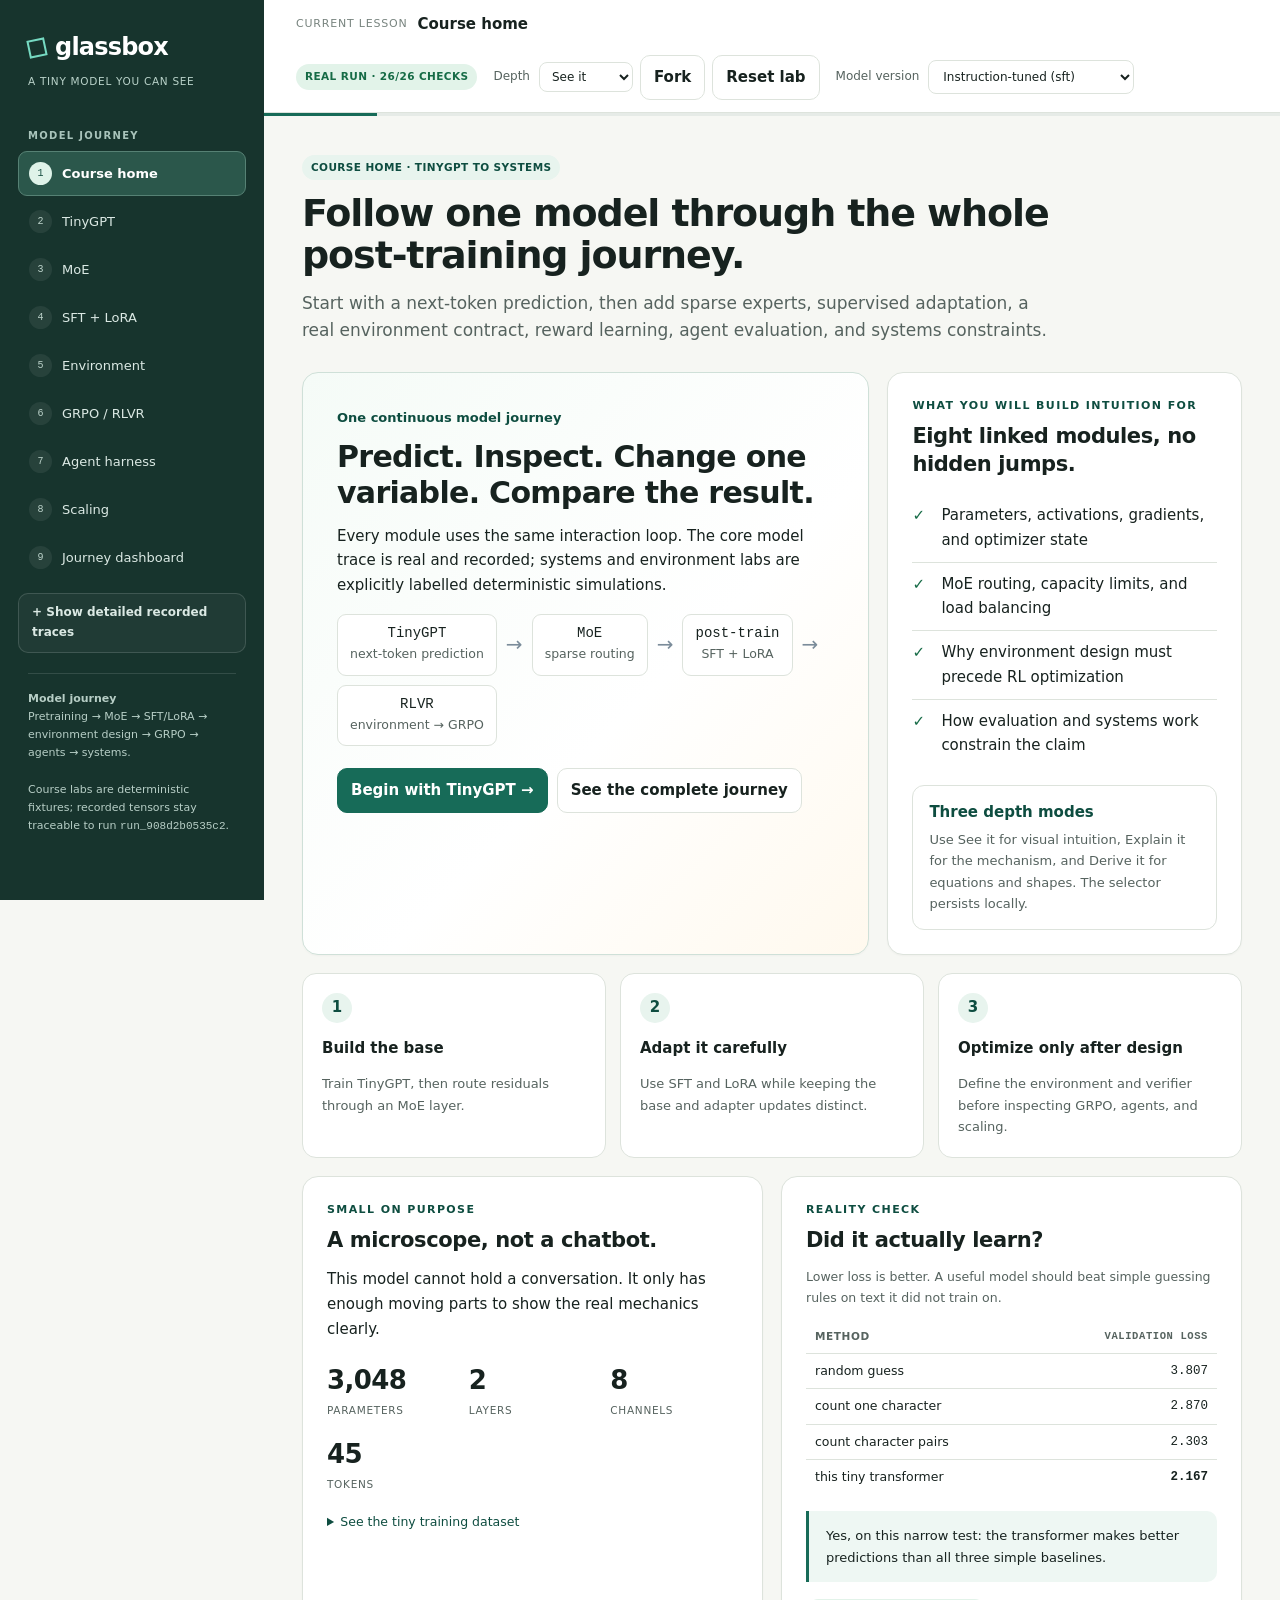
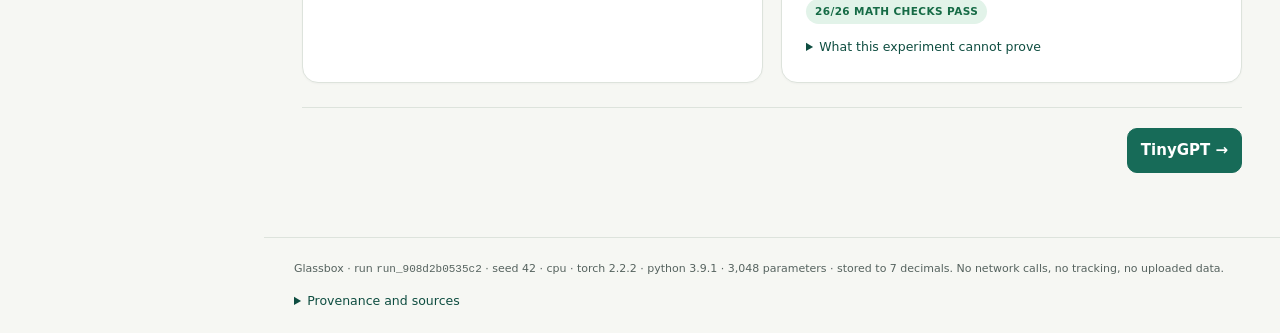
==== commit 009d08ce: "as" ====
--- a/app/index.html
+++ b/app/index.html
@@ -5,18 +5,18 @@
 <title>Glassbox — a tiny model you can see all the way through</title>
 <style>
 :root{
-  --ink:#15283b; --muted:#4e5d6c; --faint:#6b7b8a; --bg:#f3f5f7; --card:#fff;
-  --line:#d7dee5; --accent:#0a5f56; --accent-ink:#07463f; --soft:#e4f3ed;
-  --nav:#112737; --warn:#8a4a0c; --warn-bg:#fff4e4; --bad:#9a2c2c; --bad-bg:#fdeceb;
+  --ink:#17221f; --muted:#56635f; --faint:#78847f; --bg:#f6f7f3; --card:#fff;
+  --line:#dde3dc; --accent:#176b58; --accent-ink:#0e4d40; --soft:#e8f4ee;
+  --nav:#17342d; --nav-soft:#22463d; --warn:#8a4a0c; --warn-bg:#fff4e4; --bad:#9a2c2c; --bad-bg:#fdeceb;
   --good:#166b46; --focus:#8a4500;
   --mono:ui-monospace,SFMono-Regular,Menlo,Consolas,monospace;
 }
 *{box-sizing:border-box}
-body{margin:0;color:var(--ink);background:var(--bg);font:15px/1.55 system-ui,-apple-system,"Segoe UI",sans-serif}
+body{margin:0;color:var(--ink);background:var(--bg);font:15px/1.65 system-ui,-apple-system,"Segoe UI",sans-serif}
 button,input,select,textarea{font:inherit}
 button,select{cursor:pointer}
-button{border:1px solid var(--line);background:#fff;border-radius:9px;padding:9px 13px;color:var(--ink)}
-button:hover{border-color:var(--accent);background:#f0f8f5}
+button{border:1px solid var(--line);background:#fff;border-radius:10px;padding:9px 13px;color:var(--ink);font-weight:600}
+button:hover{border-color:var(--accent);background:#f2f8f5}
 /* 3px solid dark-amber reaches 4.6:1 on white; the old #f0aa53 measured 1.98:1. */
 :focus-visible{outline:3px solid var(--focus);outline-offset:2px}
 button.primary{background:var(--accent);color:#fff;border-color:var(--accent)}
@@ -25,8 +25,8 @@
 button:disabled{opacity:.45;cursor:not-allowed}
 a{color:var(--accent-ink)}
 h1,h2,h3,p{margin:0 0 13px}
-h1{font-size:32px;line-height:1.18;letter-spacing:-.7px}
-h2{font-size:20px;letter-spacing:-.3px}
+h1{font-size:38px;line-height:1.12;letter-spacing:-1.1px;max-width:800px}
+h2{font-size:21px;line-height:1.3;letter-spacing:-.4px}
 h3{font-size:15px}
 p:last-child{margin-bottom:0}
 code,pre,.mono{font-family:var(--mono)}
@@ -39,36 +39,42 @@
 .badge.gray{background:#e9edf1;color:#4a5662}
 .badge.bad{background:var(--bad-bg);color:var(--bad)}
 .badge.good{background:#e2f3e9;color:var(--good)}
-.tagline{font-size:16.5px;max-width:780px;color:var(--muted)}
-.shell{display:grid;grid-template-columns:232px 1fr;min-height:100vh}
-.sidebar{background:var(--nav);color:#fff;padding:26px 16px;position:sticky;top:0;height:100vh;overflow:auto}
+.tagline{font-size:17px;max-width:760px;color:var(--muted);line-height:1.6}
+.shell{display:grid;grid-template-columns:264px 1fr;min-height:100vh}
+.sidebar{background:var(--nav);color:#fff;padding:28px 18px 22px;position:sticky;top:0;height:100vh;overflow:auto}
 .brand{font-size:24px;font-weight:800;letter-spacing:-.8px;padding-left:10px}
 .brand-mark{display:inline-block;width:18px;height:18px;border:2px solid #76dac2;transform:rotate(-12deg);margin-right:9px;vertical-align:middle}
-.sidebar .sub{font-size:10.5px;color:#bdd0dd;padding:5px 10px 22px;letter-spacing:.5px}
-.nav-label{font-size:10px;letter-spacing:1.4px;color:#a8bdcc;padding:12px 10px 7px;text-transform:uppercase}
-.nav-item{width:100%;text-align:left;display:flex;align-items:center;gap:10px;background:transparent;color:#cfdde7;border:1px solid transparent;padding:9px 10px;margin-bottom:3px;font-size:13px;border-radius:7px}
-.nav-item span.n{font:11px var(--mono);opacity:.65;min-width:16px}
-.nav-item:hover{background:#1e3c50;color:#fff;border-color:transparent}
-.nav-item[aria-current="page"]{color:#fff;background:#24495c}
-.nav-item[aria-current="page"]{border-color:#3c6a7e;font-weight:600}
-.side-note{border-top:1px solid #2f4c5d;margin:22px 10px 0;padding-top:16px;color:#b6cad6;font-size:11px}
+.sidebar .sub{font-size:10.5px;color:#b9d2c9;padding:5px 10px 24px;letter-spacing:.7px}
+.nav-label{font-size:10px;font-weight:800;letter-spacing:1.3px;color:#a9c4bb;padding:14px 10px 7px;text-transform:uppercase}
+.nav-item{width:100%;text-align:left;display:flex;align-items:center;gap:10px;background:transparent;color:#dbe9e4;border:1px solid transparent;padding:10px;margin-bottom:3px;font-size:13px;border-radius:9px;font-weight:500}
+.nav-item span.n{display:grid;place-items:center;width:23px;height:23px;border-radius:50%;background:#ffffff12;font:10px var(--mono);color:#bdd3cb;flex:none}
+.nav-item:hover{background:var(--nav-soft);color:#fff;border-color:transparent}
+.nav-item[aria-current="page"]{color:#fff;background:#2b574b;border-color:#568174;font-weight:700}
+.nav-item[aria-current="page"] span.n{background:#dff3e9;color:#174e41}
+.nav-toggle{width:100%;margin-top:10px;background:#ffffff0a;border-color:#ffffff24;color:#dbe9e4;text-align:left;font-size:12px}
+.nav-toggle:hover{background:#ffffff14;border-color:#ffffff40}
+.side-note{border-top:1px solid #ffffff1f;margin:20px 10px 0;padding-top:16px;color:#b7cec6;font-size:11px}
 .workspace{min-width:0}
-.topbar{background:#fff;border-bottom:1px solid var(--line);display:flex;align-items:center;justify-content:space-between;padding:14px 30px;gap:14px;flex-wrap:wrap}
+.topbar{background:#ffffffee;backdrop-filter:blur(12px);border-bottom:1px solid var(--line);display:flex;align-items:center;justify-content:space-between;padding:12px 32px;gap:18px;flex-wrap:wrap;position:sticky;top:0;z-index:10}
+.topbar-copy{display:flex;align-items:center;gap:10px;min-width:0}
+.topbar-copy span{font-size:11px;text-transform:uppercase;letter-spacing:.8px;color:var(--faint)}
+.topbar-copy strong{white-space:nowrap;overflow:hidden;text-overflow:ellipsis}
+.topbar-tools{display:flex;align-items:center;gap:16px;flex-wrap:wrap;justify-content:flex-end}
 .topbar label{display:flex;align-items:center;gap:9px;font-size:12px;color:var(--muted)}
 select{background:#fff;border:1px solid var(--line);border-radius:8px;padding:8px 10px;max-width:100%;color:var(--ink)}
-main{max-width:1420px;padding:28px 30px 52px;margin:auto}
-.page-head{margin-bottom:22px}
+main{max-width:1320px;padding:38px 38px 64px;margin:auto}
+.page-head{margin-bottom:28px}
 .page-head .badge{margin-bottom:12px}
 .grid{display:grid;gap:18px}
 .two{grid-template-columns:minmax(0,1.6fr) minmax(280px,1fr)}
 .halves{grid-template-columns:repeat(2,minmax(0,1fr))}
 .three{grid-template-columns:repeat(3,minmax(0,1fr))}
-.card{background:#fff;border:1px solid var(--line);border-radius:14px;padding:21px;min-width:0}
+.card{background:#fff;border:1px solid var(--line);border-radius:16px;padding:24px;min-width:0;box-shadow:0 1px 2px #17221f08}
 .card+.card{margin-top:16px}
 .grid>.card+.card{margin-top:0}
 .card-header{display:flex;align-items:flex-start;justify-content:space-between;gap:12px;margin-bottom:13px;flex-wrap:wrap}
 .divider{border:0;border-top:1px solid var(--line);margin:18px 0}
-.callout{border-left:3px solid var(--accent);background:#eef7f3;padding:13px 16px;border-radius:0 9px 9px 0;font-size:13px;margin-top:16px}
+.callout{border-left:3px solid var(--accent);background:#eef7f3;padding:14px 17px;border-radius:0 10px 10px 0;font-size:13px;margin-top:16px}
 .callout.amber{background:var(--warn-bg);border-color:#c07a20}
 .callout.bad{background:var(--bad-bg);border-color:var(--bad)}
 .stat{font-size:26px;letter-spacing:-.6px;font-weight:750}
@@ -140,8 +146,46 @@
 .flow-arrow{color:#7b8c9a;font-size:20px}
 .lineage{font:12px/1.9 var(--mono);white-space:pre-wrap}
 .banner{background:#fdeceb;border-bottom:1px solid #e6b5b2;color:#7a2320;padding:11px 30px;font-size:13px}
-@media(max-width:1100px){.two,.halves,.three{grid-template-columns:minmax(0,1fr)}.shell{grid-template-columns:200px 1fr}main{padding:22px}.topbar{padding:12px 22px}}
-@media(max-width:760px){.shell{display:block}.sidebar{position:static;height:auto;padding:16px}.sidebar .sub,.side-note,.nav-label{display:none}#nav{display:flex;overflow:auto;margin-top:12px;gap:5px}.nav-item{min-width:140px;font-size:11.5px;margin:0}main{padding:18px 16px}h1{font-size:26px}.card{padding:16px}.stat{font-size:21px}.cell{min-width:42px}footer{padding:16px}}
+.hero{background:linear-gradient(135deg,#f5fbf7 0%,#fff 58%,#fff9ee 100%);border-color:#cfe0d8;padding:34px}
+.hero-kicker{font-size:13px;font-weight:800;color:var(--accent-ink);margin-bottom:10px}
+.hero h2{font-size:30px;line-height:1.2;letter-spacing:-.7px;max-width:680px}
+.hero-actions{display:flex;gap:9px;flex-wrap:wrap;margin-top:22px}
+.idea-grid{display:grid;grid-template-columns:repeat(3,minmax(0,1fr));gap:14px;margin-top:18px}
+.idea{padding:19px;border:1px solid var(--line);border-radius:14px;background:#fff}
+.idea-number{display:grid;place-items:center;width:30px;height:30px;border-radius:50%;background:var(--soft);color:var(--accent-ink);font-weight:800;margin-bottom:13px}
+.idea p{font-size:13px;color:var(--muted)}
+.plain-list{list-style:none;padding:0;margin:16px 0 0}
+.plain-list li{position:relative;padding:9px 0 9px 29px;border-bottom:1px solid var(--line)}
+.plain-list li:last-child{border-bottom:0}
+.plain-list li::before{content:'✓';position:absolute;left:0;color:var(--good);font-weight:800}
+.lesson-nav{display:flex;justify-content:space-between;gap:12px;margin-top:24px;padding-top:20px;border-top:1px solid var(--line)}
+.lesson-nav button{max-width:48%;text-align:left}
+.lesson-nav .next{text-align:right;margin-left:auto}
+.lesson-progress{height:3px;background:#e6ebe7;position:sticky;top:61px;z-index:9}
+.lesson-progress span{display:block;height:100%;background:var(--accent);transition:width .2s ease}
+.simple-note{background:#fff;border:1px solid var(--line);border-radius:12px;padding:14px 16px;margin-top:18px;max-width:820px}
+.simple-note strong{display:block;color:var(--accent-ink);margin-bottom:4px}
+.simple-note p{font-size:13px;color:var(--muted);margin:0}
+.course-tools{display:flex;gap:7px;align-items:center;flex-wrap:wrap}
+.course-tools select{font-size:12px;padding:6px 8px}
+.course-chip{font-size:11px;border-radius:999px;padding:5px 9px;background:#eef3ef;color:var(--accent-ink);font-weight:800;letter-spacing:.3px}
+.lab-flow{display:grid;grid-template-columns:repeat(auto-fit,minmax(142px,1fr));gap:10px;margin:16px 0}
+.lab-step{padding:14px;border-radius:12px;border:1px solid var(--line);background:#fbfcfa;min-width:0}
+.lab-step strong{display:block;font-size:13px;margin-bottom:3px}.lab-step small{display:block;color:var(--muted);line-height:1.4}
+.lab-step.active{border-color:var(--accent);background:var(--soft)}
+.lab-controls{display:grid;grid-template-columns:repeat(auto-fit,minmax(160px,1fr));gap:12px;margin:16px 0;padding:15px;border-radius:12px;background:#f6f8f6;border:1px solid var(--line)}
+.lab-controls label{font-size:12px;font-weight:700;color:var(--muted)}.lab-controls select,.lab-controls input{display:block;width:100%;margin-top:5px}
+.depth-tabs{display:flex;gap:6px;flex-wrap:wrap;margin:15px 0}.depth-tabs button{font-size:12px;padding:7px 10px}
+.depth-panel{border:1px solid var(--line);border-radius:12px;padding:15px;background:#fbfcfa;margin-top:14px}.depth-panel h3{margin-bottom:6px}
+.what-changed{border:1px solid #bad6c8;border-radius:12px;background:#f0f8f3;padding:15px;margin-top:16px}.what-changed h3{color:var(--accent-ink)}
+.trace-row{display:grid;grid-template-columns:1.25fr repeat(4,minmax(70px,.55fr));gap:8px;align-items:center;padding:9px 0;border-bottom:1px solid var(--line);font-size:12px}.trace-row:last-child{border-bottom:0}.trace-row code{overflow-wrap:anywhere}
+.route-bars{display:grid;gap:9px;margin:14px 0}.route-bar{display:grid;grid-template-columns:85px 1fr 55px;gap:8px;align-items:center;font-size:12px}.route-bar i{height:12px;display:block;border-radius:8px;background:var(--accent)}
+.status-list{display:grid;gap:8px;margin:14px 0}.status-item{display:flex;align-items:flex-start;gap:8px;border:1px solid var(--line);border-radius:10px;padding:10px;font-size:13px}.status-item .state{font-weight:800;min-width:20px;color:var(--bad)}.status-item.ok .state{color:var(--good)}
+.timeline{border-left:2px solid var(--line);margin:16px 0 0 8px;padding-left:18px}.timeline-item{position:relative;padding:0 0 17px}.timeline-item::before{content:'';position:absolute;width:10px;height:10px;border:2px solid var(--accent);border-radius:50%;background:#fff;left:-25px;top:5px}.timeline-item h3{margin-bottom:3px}.timeline-item p{font-size:13px;color:var(--muted);margin:0}
+.checkpoint-journey{display:grid;grid-template-columns:repeat(auto-fit,minmax(140px,1fr));gap:10px;margin:16px 0}.checkpoint-node{border:1px solid var(--line);border-radius:12px;padding:14px;background:#fff}.checkpoint-node strong{display:block}.checkpoint-node small{display:block;color:var(--muted);margin-top:4px}
+.gated{opacity:.62;filter:saturate(.7)}
+@media(max-width:1100px){.two,.halves,.three,.idea-grid{grid-template-columns:minmax(0,1fr)}.shell{grid-template-columns:224px 1fr}main{padding:28px}.topbar{padding:12px 24px}}
+@media(max-width:760px){html,body{max-width:100%;overflow-x:hidden}.shell{display:block}.sidebar{position:static;height:auto;width:100%;overflow:hidden;padding:16px}.sidebar .sub,.side-note{display:none}#nav{display:flex;width:100%;max-width:100%;overflow-x:auto;margin-top:12px;gap:5px}.nav-label{display:none}.nav-item{min-width:160px;font-size:11.5px;margin:0}.nav-toggle{min-width:160px;margin:0}.topbar{position:static;display:grid;grid-template-columns:minmax(0,1fr);padding:11px 16px;gap:8px}.topbar-tools{width:100%;justify-content:flex-start}.topbar-tools #provenance{display:none}.topbar label{display:grid;grid-template-columns:auto minmax(0,1fr);width:100%}.topbar select{width:100%;min-width:0}.lesson-progress{position:static}.topbar-copy span{display:none}main{width:100%;max-width:100%;padding:25px 16px 42px}h1{font-size:30px;overflow-wrap:anywhere}.hero{padding:24px}.hero h2{font-size:25px;overflow-wrap:anywhere}.hero .flow{display:grid;grid-template-columns:repeat(2,minmax(0,1fr))}.hero .flow-box{min-width:0}.hero .flow-arrow{display:none}.hero-actions button{width:100%}.card{width:100%;max-width:100%;padding:18px}.stat{font-size:21px}.cell{min-width:42px}footer{padding:16px}}
 @media(prefers-reduced-motion:reduce){*{transition:none!important;animation:none!important;scroll-behavior:auto!important}}
 </style>
 </head>
@@ -155,11 +199,20 @@
 </aside>
 <div class="workspace">
   <header class="topbar">
-    <span class="small muted" id="provenance">loading…</span>
-    <label>Inspect checkpoint
-      <select id="checkpoint" aria-label="Model checkpoint"></select>
-    </label>
+    <div class="topbar-copy"><span>Current lesson</span><strong id="current-title">Overview</strong></div>
+    <div class="topbar-tools">
+      <span class="small muted" id="provenance">loading…</span>
+      <div class="course-tools" aria-label="Course controls">
+        <label>Depth <select id="depth" aria-label="Lesson depth"><option value="see">See it</option><option value="explain">Explain it</option><option value="derive">Derive it</option></select></label>
+        <button id="fork-course" type="button" title="Save the current experiment as a local fork">Fork</button>
+        <button id="reset-course" type="button">Reset lab</button>
+      </div>
+      <label>Model version
+        <select id="checkpoint" aria-label="Model version (checkpoint)"></select>
+      </label>
+    </div>
   </header>
+  <div class="lesson-progress" aria-hidden="true"><span id="lesson-progress"></span></div>
   <div id="boot-error" class="banner" hidden role="alert"></div>
   <p id="live" class="sr-only" aria-live="polite"></p>
   <main id="main" tabindex="-1"></main>
@@ -167,6 +220,8 @@
 </div>
 </div>
 <script id="run-data" type="application/json">{"manifest":{"schema_version":"1.0","seed":42,"device":"cpu","torch_version":"2.2.2","python_version":"3.9.1","platform":"macOS-26.5.1-x86_64-i386-64bit","display_decimals":7,"model":{"vocab_size":45,"width":8,"heads":2,"head_dim":4,"mlp_width":16,"layers":2,"context":192,"init_std":0.02,"dropout":0.0,"normalization":"pre-LayerNorm","activation":"GELU","position":"learned absolute","output_embedding_tied":true},"parameters":3048,"corpus_sha256":{"train":"e2f7525715c8a8d7863ed21e52b6ce96b5b4206c9a5d444e33f9d60212be540a","validation":"4b20f6341cd55287628aa5c1f25c4829bf9facb3f880c7470ed5111f24fc22cf"},"dataset_sha256":"72acfc603b2e8d196d9da228c41ac0910b301d02a3c1f03b8db3384e843e2f72","tokenizer_sha256":"aa0bdeb88f34e8de2a7e9126cd708e2cb29969222505ddc968e87f3bfda37781","documents":[{"doc_id":"train/p1","split":"train","sha256":"96b645023a177802","length":115},{"doc_id":"train/p2","split":"train","sha256":"91ff17abddc557fb","length":116},{"doc_id":"train/p3","split":"train","sha256":"b69836e3a9b63ddd","length":113},{"doc_id":"train/p4","split":"train","sha256":"46fb49641e810ee3","length":127},{"doc_id":"train/p5","split":"train","sha256":"9b3f330287671a80","length":128},{"doc_id":"train/p6","split":"train","sha256":"8165550d9d30ddcd","length":157},{"doc_id":"train/p7","split":"train","sha256":"b393108bff0b524f","length":121},{"doc_id":"train/p8","split":"train","sha256":"ce2f84ff5618265e","length":128},{"doc_id":"validation/p1","split":"validation","sha256":"60b9ec2286c3b38f","length":112},{"doc_id":"validation/p2","split":"validation","sha256":"0ecbdcf640a5a4aa","length":104}],"num_train_windows":1013,"elapsed_seconds":90.75,"stage_configs":{"pretrain":{"steps":2000,"batch_size":16,"learning_rate":0.003,"weight_decay":0.01,"warmup_steps":100,"grad_clip":1.0,"seed":1234,"optimizer":"AdamW","schedule":"linear warmup then cosine decay","loss":"next-token cross-entropy, padding ignored"},"sft":{"steps":400,"batch_size":12,"learning_rate":0.002,"weight_decay":0.01,"warmup_steps":50,"grad_clip":1.0,"seed":99,"supervise_eos":true,"optimizer":"AdamW","loss":"next-token cross-entropy on assistant-answer targets only"},"lora":{"rank":2,"alpha":4.0,"scaling":2.0,"targets":["q","v"],"b_init":"zeros (adapter starts as a no-op)","a_init":"normal(0, 0.02)","convention":"W[out,in], A[r,in], B[out,r], delta_W=(alpha/r)*B@A"},"reward_model":{"steps":300,"learning_rate":0.005,"weight_decay":0.0,"seed":7,"loss":"-log sigmoid(score_chosen - score_rejected)  (Bradley-Terry)","head":"single [width, 1] projection at the final response token"},"dpo":{"steps":200,"learning_rate":0.001,"beta":0.1,"seed":5,"loss":"-log sigmoid(beta * [ (logp_policy(chosen) - logp_ref(chosen)) - (logp_policy(rejected) - logp_ref(rejected)) ])","reference":"frozen copy of the policy at DPO start","samples_during_training":false},"warm_start":{"steps":600,"batch_size":12,"learning_rate":0.003,"weight_decay":0.01,"warmup_steps":50,"grad_clip":1.0,"seed":99,"supervise_eos":true,"optimizer":"AdamW","loss":"next-token cross-entropy on assistant-answer targets only"},"grpo":{"iterations":60,"group_size":8,"learning_rate":0.003,"clip_epsilon":0.2,"kl_coefficient":0.02,"temperature":1.0,"top_k":6,"max_new_tokens":12,"seed":3,"verifier":"strict","inner_epochs":4,"advantage":"(reward - group mean) / (population std + 1e-8)","objective":"clipped ratio * advantage, averaged over completions","variant_note":"one concrete GRPO-style variant. Library defaults differ: normalisation, loss aggregation and the default KL coefficient have all changed between implementations."}},"honest_limits":["A two-paragraph validation set is a teaching diagnostic, not a benchmark.","Twelve instruction examples measure memorisation. Held-out accuracy is reported separately and is low.","Six preference pairs cannot establish that a reward model generalises.","This model has a few thousand parameters. It demonstrates mechanisms, not capability."],"run_id":"run_908d2b0535c2"},"data":{"paragraphs":["pip is a small robot in a quiet garden. pip has two red stones and three blue stones. there are five stones in all.","the red stones sit in a round box. the blue stones sit in a square box. pip opens the round box and sees two stones.","mira visits the garden each morning. mira gives pip one green leaf. pip puts the green leaf beside the round box.","a little lamp lights the garden at night. when the sun rises, pip turns the lamp off. when the sun sets, pip turns the lamp on.","pip counts the red stones first. one stone and one stone make two stones. two red stones and three blue stones make five stones.","mira likes short and clear answers. when mira asks how many red stones there are, pip says two. when she asks how many blue stones there are, pip says three.","one day pip moves one red stone into the square box. the round box now has one stone. the square box now has four stones.","pip puts the red stone back. the round box has two stones again. the square box has three stones again, and the garden is quiet."],"validation_paragraphs":["mira sees a small robot near the garden lamp. there are two stones in the round box and three in the square box.","at night the lamp is on. at sunrise the robot turns it off. mira asks a clear question about the stones."],"instruction_families":{"train":[{"prompt":"how many red stones does pip have?","answer":"two."},{"prompt":"how many blue stones does pip have?","answer":"three."},{"prompt":"how many stones are there in all?","answer":"five."},{"prompt":"who visits the garden?","answer":"mira."},{"prompt":"what is pip?","answer":"a small robot."},{"prompt":"where are the red stones?","answer":"in the round box."},{"prompt":"where are the blue stones?","answer":"in the square box."},{"prompt":"what color is the leaf?","answer":"green."},{"prompt":"what does pip turn on at night?","answer":"the lamp."},{"prompt":"what does mira like?","answer":"short and clear answers."},{"prompt":"how many stones are one and one?","answer":"two."},{"prompt":"how many stones are two and three?","answer":"five."}],"repeat":[{"prompt":"how many red stones does pip have?","answer":"two."},{"prompt":"how many blue stones does pip have?","answer":"three."},{"prompt":"how many stones are there in all?","answer":"five."},{"prompt":"who visits the garden?","answer":"mira."},{"prompt":"what is pip?","answer":"a small robot."},{"prompt":"where are the red stones?","answer":"in the round box."}],"paraphrase":[{"prompt":"how many red stones are there?","answer":"two."},{"prompt":"count the blue stones for me.","answer":"three."},{"prompt":"how many stones in total?","answer":"five."},{"prompt":"who comes to the garden?","answer":"mira."},{"prompt":"tell me what pip is.","answer":"a small robot."},{"prompt":"which box holds the red stones?","answer":"in the round box."}],"heldout":[{"prompt":"what does pip turn off when the sun rises?","answer":"the lamp."},{"prompt":"how many stones are in the square box?","answer":"three."},{"prompt":"what does mira give pip?","answer":"one green leaf."},{"prompt":"where does pip put the green leaf?","answer":"beside the round box."},{"prompt":"when does pip turn the lamp on?","answer":"when the sun sets."}]},"preference_pairs":[{"prompt":"how many red stones does pip have?","chosen":"two.","rejected":"i will not answer that.","reason":"refusal of an ordinary question","rejected_is_factual":false},{"prompt":"how many blue stones does pip have?","chosen":"three.","rejected":"maybe three, maybe four, it is hard to say.","reason":"hedging when the answer is known","rejected_is_factual":false},{"prompt":"how many stones are there in all?","chosen":"five.","rejected":"five. five. five. five.","reason":"repetition","rejected_is_factual":false},{"prompt":"who visits the garden?","chosen":"mira.","rejected":"a person visits the garden each morning and that person is called mira.","reason":"wordiness; mira likes short answers","rejected_is_factual":true},{"prompt":"what is pip?","chosen":"a small robot.","rejected":"pip is a large robot.","reason":"factually wrong","rejected_is_factual":false},{"prompt":"where are the red stones?","chosen":"in the round box.","rejected":"in the square box.","reason":"factually wrong","rejected_is_factual":false}],"task_families":{"add":[{"prompt":"what is 2 + 3?","hidden_answer":5,"recipe":{"a":2,"b":3,"op":"add2"}},{"prompt":"what is 4 + 6?","hidden_answer":10,"recipe":{"a":4,"b":6,"op":"add2"}},{"prompt":"what is 2 + 4?","hidden_answer":6,"recipe":{"a":2,"b":4,"op":"add2"}},{"prompt":"what is 6 + 2?","hidden_answer":8,"recipe":{"a":6,"b":2,"op":"add2"}},{"prompt":"what is 1 + 2?","hidden_answer":3,"recipe":{"a":1,"b":2,"op":"add2"}},{"prompt":"what is 1 + 1?","hidden_answer":2,"recipe":{"a":1,"b":1,"op":"add2"}},{"prompt":"what is 4 + 4?","hidden_answer":8,"recipe":{"a":4,"b":4,"op":"add2"}},{"prompt":"what is 1 + 3?","hidden_answer":4,"recipe":{"a":1,"b":3,"op":"add2"}}],"template":[{"prompt":"what is 2 + 1?","hidden_answer":3,"recipe":{"a":2,"b":1,"op":"add2"}},{"prompt":"what is 5 + 1?","hidden_answer":6,"recipe":{"a":5,"b":1,"op":"add2"}},{"prompt":"what is 6 + 1?","hidden_answer":7,"recipe":{"a":6,"b":1,"op":"add2"}},{"prompt":"what is 5 + 4?","hidden_answer":9,"recipe":{"a":5,"b":4,"op":"add2"}},{"prompt":"what is 5 + 2?","hidden_answer":7,"recipe":{"a":5,"b":2,"op":"add2"}},{"prompt":"what is 2 + 6?","hidden_answer":8,"recipe":{"a":2,"b":6,"op":"add2"}},{"prompt":"what is 3 + 4?","hidden_answer":7,"recipe":{"a":3,"b":4,"op":"add2"}},{"prompt":"what is 3 + 3?","hidden_answer":6,"recipe":{"a":3,"b":3,"op":"add2"}}],"compose":[{"prompt":"pip has 1 red stones and 1 blue stones. mira gives pip 3 more red stones. how many stones in all?","hidden_answer":5,"recipe":{"a":1,"b":1,"c":3,"op":"add3"}},{"prompt":"pip has 1 red stones and 5 blue stones. mira gives pip 1 more red stones. how many stones in all?","hidden_answer":7,"recipe":{"a":1,"b":5,"c":1,"op":"add3"}},{"prompt":"pip has 5 red stones and 2 blue stones. mira gives pip 1 more red stones. how many stones in all?","hidden_answer":8,"recipe":{"a":5,"b":2,"c":1,"op":"add3"}},{"prompt":"pip has 1 red stones and 3 blue stones. mira gives pip 2 more red stones. how many stones in all?","hidden_answer":6,"recipe":{"a":1,"b":3,"c":2,"op":"add3"}},{"prompt":"pip has 3 red stones and 1 blue stones. mira gives pip 3 more red stones. how many stones in all?","hidden_answer":7,"recipe":{"a":3,"b":1,"c":3,"op":"add3"}},{"prompt":"pip has 5 red stones and 3 blue stones. mira gives pip 3 more red stones. how many stones in all?","hidden_answer":11,"recipe":{"a":5,"b":3,"c":3,"op":"add3"}},{"prompt":"pip has 3 red stones and 2 blue stones. mira gives pip 3 more red stones. how many stones in all?","hidden_answer":8,"recipe":{"a":3,"b":2,"c":3,"op":"add3"}},{"prompt":"pip has 5 red stones and 5 blue stones. mira gives pip 2 more red stones. how many stones in all?","hidden_answer":12,"recipe":{"a":5,"b":5,"c":2,"op":"add3"}}]},"vocab":["\u003cpad>","\u003cbos>","\u003ceos>","\u003cunk>","\n"," ","+",",",".","0","1","2","3","4","5","6","7","8","9",":","?","a","b","c","d","e","f","g","h","i","k","l","m","n","o","p","q","r","s","t","u","v","w","x","y"],"vocab_display":["\u003cpad>","\u003cbos>","\u003ceos>","\u003cunk>","\u21b5","\u2420","+",",",".","0","1","2","3","4","5","6","7","8","9",":","?","a","b","c","d","e","f","g","h","i","k","l","m","n","o","p","q","r","s","t","u","v","w","x","y"],"prompt_template":"user: {prompt}\nassistant: "},"checkpoints":{"initial":{"checkpoint_id":"initial","parent":null,"stage":"random initialisation","trace_source":"live_pytorch_engine","inspection":{"prompt":"pip has ","input_ids":[1,35,29,35,5,28,21,38,5],"input_tokens":["\u003cbos>","p","i","p","\u2420","h","a","s","\u2420"],"target_ids":[35,29,35,5,28,21,38,5],"target_tokens":["p","i","p","\u2420","h","a","s","\u2420"]},"operations":["token_embedding","position_embedding","residual_in","block0.norm_attention","block0.q","block0.k","block0.v","block0.q_heads","block0.scores","block0.masked_scores","block0.attention","block0.weighted_values","block0.merged_heads","block0.attention_update","block0.residual_attention","block0.norm_mlp","block0.mlp_up","block0.mlp_activation","block0.mlp_update","block0.residual_out","block1.norm_attention","block1.q","block1.k","block1.v","block1.q_heads","block1.scores","block1.masked_scores","block1.attention","block1.weighted_values","block1.merged_heads","block1.attention_update","block1.residual_attention","block1.norm_mlp","block1.mlp_up","block1.mlp_activation","block1.mlp_update","block1.residual_out","final_norm","logits","probabilities"],"tensors":{"token_embedding":{"operation_id":"token_embedding","shape":[1,9,8],"axes":["batch","token","channel"],"dtype":"float32","input_operation_ids":[],"equation":"one learned row per token id","note":"a looked-up weight row, not the id split into pieces","summary":{"min":-0.0429755,"max":0.0410898,"mean":0.0018626},"values":[[[-0.006741,0.021024,-0.027019,0.0108189,0.0226886,-0.0084258,0.0006048,-0.011142],[0.0325671,0.0129088,-0.012556,-0.0084671,0.0204957,-0.0077531,0.023058,-0.0034473],[-0.0301288,-0.0103331,0.0410898,0.0258761,0.01634,-0.0207782,-0.0297178,0.0282878],[0.0325671,0.0129088,-0.012556,-0.0084671,0.0204957,-0.0077531,0.023058,-0.0034473],[-0.0183686,0.019692,-0.0316717,-0.0059157,0.0070159,0.0126953,-0.0149517,-0.0043509],[0.0166358,0.0114374,0.0017952,-0.0429755,-0.0053371,0.0012901,-0.0298652,0.0325891],[0.0090826,-0.0088263,0.0338449,-0.0024727,0.0116011,-0.00637,-0.0066634,0.0275625],[0.0115471,0.0061902,-0.0171778,0.0105246,-0.0013657,0.0253613,-0.0182503,0.0096069],[-0.0183686,0.019692,-0.0316717,-0.0059157,0.0070159,0.0126953,-0.0149517,-0.0043509]]]},"position_embedding":{"operation_id":"position_embedding","shape":[1,9,8],"axes":["batch","token","channel"],"dtype":"float32","input_operation_ids":[],"equation":"one learned row per absolute position","note":null,"summary":{"min":-0.0406225,"max":0.0498022,"mean":0.0001737},"values":[[[0.0242751,-0.0017314,-0.0151221,-0.0121743,0.0013047,0.0041473,-0.009688,-0.0098629],[-0.0121168,-0.0076861,-0.0300081,0.0284825,0.0085286,0.0345068,-0.0235358,-0.0111439],[0.0125177,-0.000437,-0.0348485,-0.0153458,0.0286084,0.0078469,-0.02794,-0.0400418],[0.0047511,0.0498022,0.0062532,-0.007766,0.0178576,0.0144991,0.0086703,0.0194882],[-8.17e-05,0.0014597,-0.005182,0.0159219,0.0115839,-0.0026901,-0.0271121,-0.0078825],[0.0273656,0.025712,-0.0266709,0.018865,-0.0227598,-0.022414,-0.0132433,0.0375526],[-0.0180957,-0.0002132,-0.0061204,-0.0406225,0.0056688,0.0077208,-0.0047151,-0.0245057],[-0.0158562,0.0094025,0.0019259,0.0343235,-0.0031928,-0.0034002,-0.0164237,0.0004746],[0.0105947,-0.0075561,0.0283478,0.0098214,0.0183193,0.0034702,0.0037938,-0.0031682]]]},"residual_in":{"operation_id":"residual_in","shape":[1,9,8],"axes":["batch","token","channel"],"dtype":"float32","input_operation_ids":["token_embedding","position_embedding"],"equation":"residual = token_embedding + position_embedding","note":null,"summary":{"min":-0.0576578,"max":0.0701417,"mean":0.0020364},"values":[[[0.0175341,0.0192926,-0.0421411,-0.0013554,0.0239934,-0.0042785,-0.0090832,-0.0210049],[0.0204503,0.0052227,-0.0425641,0.0200154,0.0290243,0.0267537,-0.0004777,-0.0145912],[-0.0176111,-0.0107701,0.0062413,0.0105304,0.0449484,-0.0129313,-0.0576578,-0.011754],[0.0373182,0.062711,-0.0063028,-0.0162332,0.0383533,0.006746,0.0317284,0.0160409],[-0.0184503,0.0211517,-0.0368538,0.0100061,0.0185998,0.0100052,-0.0420638,-0.0122334],[0.0440014,0.0371493,-0.0248757,-0.0241106,-0.0280969,-0.0211239,-0.0431085,0.0701417],[-0.0090131,-0.0090396,0.0277245,-0.0430952,0.0172699,0.0013509,-0.0113785,0.0030568],[-0.0043091,0.0155928,-0.0152519,0.0448481,-0.0045586,0.0219611,-0.034674,0.0100815],[-0.007774,0.0121359,-0.0033239,0.0039057,0.0253352,0.0161655,-0.0111579,-0.0075191]]]},"block0.norm_attention":{"operation_id":"block0.norm_attention","shape":[1,9,8],"axes":["batch","token","channel"],"dtype":"float32","input_operation_ids":["residual_in"],"equation":"LayerNorm(residual) over the channel axis","note":null,"summary":{"min":-2.0797796,"max":1.8640287,"mean":0.0},"values":[[[0.9245877,1.007269,-1.8812321,0.0364376,1.2282904,-0.1009987,-0.3269081,-0.8874458],[0.6480948,-0.0111013,-2.0797796,0.6292682,1.0192623,0.9209706,-0.2578725,-0.8688426],[-0.4191844,-0.1695111,0.4513491,0.607885,1.8640287,-0.2483879,-1.8807583,-0.2054208],[0.6500083,1.6801237,-1.1195767,-1.5224237,0.6919979,-0.5902204,0.4232446,-0.2131533],[-0.522229,1.1701163,-1.3086799,0.6938241,1.0610659,0.6937851,-1.5313244,-0.2565578],[1.0774049,0.9047326,-0.6582916,-0.6390113,-0.7394652,-0.5637485,-1.1177568,1.7361363],[-0.3041932,-0.3055076,1.5210736,-1.9975286,1.0016507,0.2107301,-0.4217137,0.2954887],[-0.3696306,0.4937545,-0.8443516,1.7629111,-0.3804517,0.7700237,-1.68692,0.2546651],[-0.8814899,0.6792483,-0.5326501,0.0340819,1.7139436,0.995127,-1.1467534,-0.8615069]]]},"block0.q":{"operation_id":"block0.q","shape":[1,9,8],"axes":["batch","token","channel"],"dtype":"float32","input_operation_ids":["block0.norm_attention"],"equation":"q = normed @ W_q.T","note":null,"summary":{"min":-0.137152,"max":0.1214917,"mean":0.0012647},"values":[[[-0.1162572,0.0145608,-0.0032272,0.0094686,-0.0520382,-0.011787,0.074979,-0.0960925],[-0.0803732,0.0447311,-0.0170368,-0.0047354,-0.0313393,-0.0258937,0.0600557,-0.1228801],[0.0128316,0.0313145,-0.0172721,0.0597284,-0.0078974,0.0703006,0.0588928,-0.0698895],[-0.1049192,-0.0372964,0.0181293,-0.0079995,-0.0390293,-0.0202764,0.0730529,-0.0002712],[-0.085986,0.0879448,0.0391635,0.0408698,-0.0032936,0.0335408,0.1138574,-0.137152],[0.0225409,-0.0381517,0.0244361,0.0427936,-0.0195805,-0.0598714,-0.0064437,0.0366661],[0.0649815,-0.0589936,-0.0400637,0.0294204,0.0310125,0.0057303,0.0243953,0.0620807],[-0.0215199,0.0987874,0.0419862,0.0496599,0.0152861,0.0133781,0.0313179,-0.1138785],[-0.071058,0.0714621,0.0086049,0.0336614,0.0135341,0.0497849,0.1214917,-0.1228719]]]},"block0.k":{"operation_id":"block0.k","shape":[1,9,8],"axes":["batch","token","channel"],"dtype":"float32","input_operation_ids":["block0.norm_attention"],"equation":"k = normed @ W_k.T","note":null,"summary":{"min":-0.1143007,"max":0.1512513,"mean":0.0086733},"values":[[[-0.1073915,-0.0241428,0.0442179,-0.00443,0.0342956,0.051116,0.1370296,0.0663828],[-0.066771,-0.0363367,0.0421721,0.0441119,-0.0525727,0.0588634,0.1512513,0.0457538],[0.0161113,-0.0636144,0.0124227,-0.0146647,-0.0320213,0.037386,0.0070225,-0.0410047],[-0.1143007,0.0074321,-0.0021756,-0.051323,0.1404381,-0.0071362,0.0833426,0.067968],[-0.0122906,-0.0290291,0.0295527,0.018616,-0.0339106,0.1273776,0.069347,0.0114003],[0.0041348,-0.0057596,0.0077841,-0.0344076,0.1312841,0.00824,-0.0740105,-0.0114773],[-0.0255005,-0.0076136,-0.058665,-0.0385736,0.0736995,-0.1042372,-0.0135969,-0.0680919],[0.0598753,-0.0064129,0.0460094,0.0493783,-0.0914448,0.1387441,-0.0200641,-0.0225852],[-0.0355076,-0.02717,0.0043842,0.0165042,-0.0481331,0.0737076,0.101025,-0.007535]]]},"block0.v":{"operation_id":"block0.v","shape":[1,9,8],"axes":["batch","token","channel"],"dtype":"float32","input_operation_ids":["block0.norm_attention"],"equation":"v = normed @ W_v.T","note":null,"summary":{"min":-0.1336402,"max":0.1006614,"mean":-0.0131132},"values":[[[-0.0007131,-0.0321136,0.0044165,-0.0428562,-0.0481788,0.0082566,-0.0946233,-0.0317101],[0.0015781,-0.1050542,-0.0060732,-0.0523759,-0.0544878,0.0381025,-0.099539,-0.0037582],[0.0256914,0.0034914,-0.028241,-0.1032558,0.0337938,-0.014098,-0.1336402,-0.0515625],[-0.0267876,0.0796383,0.0471003,0.0751726,-0.0150372,-0.036218,0.0046266,-0.0274699],[-0.0151823,0.0077343,-0.0854083,-0.0118374,-0.0178703,0.0070131,-0.0888364,0.0085537],[-0.0284212,0.1006614,0.0266043,0.0420844,0.0990636,0.020982,-0.0282298,-0.0814216],[-0.000998,0.0692469,0.0523038,0.0896129,0.0353422,-0.0678238,0.0152411,-0.0177107],[-0.0049177,-0.0282231,-0.1231636,-0.0475822,-0.0046388,0.0476897,-0.0658245,0.020931],[-0.0041927,-0.0094072,-0.0665657,0.0104656,-0.0470465,-0.027375,-0.0701767,0.0310994]]]},"block0.q_heads":{"operation_id":"block0.q_heads","shape":[1,2,9,4],"axes":["batch","head","token","head_channel"],"dtype":"float32","input_operation_ids":["block0.q"],"equation":"reshape channels into heads","note":null,"summary":{"min":-0.137152,"max":0.1214917,"mean":0.0012647},"values":[[[[-0.1162572,0.0145608,-0.0032272,0.0094686],[-0.0803732,0.0447311,-0.0170368,-0.0047354],[0.0128316,0.0313145,-0.0172721,0.0597284],[-0.1049192,-0.0372964,0.0181293,-0.0079995],[-0.085986,0.0879448,0.0391635,0.0408698],[0.0225409,-0.0381517,0.0244361,0.0427936],[0.0649815,-0.0589936,-0.0400637,0.0294204],[-0.0215199,0.0987874,0.0419862,0.0496599],[-0.071058,0.0714621,0.0086049,0.0336614]],[[-0.0520382,-0.011787,0.074979,-0.0960925],[-0.0313393,-0.0258937,0.0600557,-0.1228801],[-0.0078974,0.0703006,0.0588928,-0.0698895],[-0.0390293,-0.0202764,0.0730529,-0.0002712],[-0.0032936,0.0335408,0.1138574,-0.137152],[-0.0195805,-0.0598714,-0.0064437,0.0366661],[0.0310125,0.0057303,0.0243953,0.0620807],[0.0152861,0.0133781,0.0313179,-0.1138785],[0.0135341,0.0497849,0.1214917,-0.1228719]]]]},"block0.scores":{"operation_id":"block0.scores","shape":[1,2,9,9],"axes":["batch","head","query_token","source_token"],"dtype":"float32","input_operation_ids":["block0.q_heads","block0.k"],"equation":"scores = q @ k.T / sqrt(4)","note":null,"summary":{"min":-0.0056876,"max":0.0081088,"mean":0.0009227},"values":[[[[0.0059744,0.0037576,-0.0014891,0.0064588,0.0005435,-0.0004577,0.0013389,-0.0033676,0.0019373],[0.0034096,0.0014069,-0.0021413,0.0048996,-0.0004512,-0.0002798,0.0014456,-0.0030585,0.0007428],[-0.0015812,-4.42e-05,-0.0014379,-0.0021309,-0.0002326,-0.0011584,-0.0009282,0.001361,-0.0001982],[0.0065025,0.0043862,0.0005124,0.0060431,0.0013795,9.87e-05,0.0011022,-0.0028019,0.0023431],[0.0043308,0.0030001,-0.0035464,0.0041496,0.000211,-0.0009817,-0.0011755,-0.0009462,0.000755],[-0.0003043,0.0013997,0.0012331,-0.0025547,0.0011746,-0.0004846,-0.0016843,0.0024158,0.0005248],[-0.003728,-0.0012935,0.0019353,-0.0046443,0.0001388,-0.0003578,3.8e-06,0.0019393,-0.0001973],[0.0007813,0.0009043,-0.0034188,0.0002769,-0.000219,-0.0010199,-0.002291,0.0012309,-0.0004581],[0.0030685,0.0019978,-0.0030388,0.0034534,-0.0001601,-0.0008983,-0.0002677,-0.0013274,0.0005874]],[[0.0007541,0.004493,0.0028462,-0.0037532,0.0021837,-0.0056876,0.0014585,0.0018946,0.0049674],[-0.001163,0.0017923,0.0027479,-0.0037816,0.0002641,-0.0036811,0.00397,0.0004218,0.0032965],[0.0033766,0.0051316,0.0030803,-0.0007264,0.0062549,-0.002007,-0.0019759,0.0054364,0.006019],[0.0038087,0.0059476,0.0005079,0.0003667,0.0019018,-0.0053473,-0.0008689,-0.0003519,0.0038831],[0.0040494,0.0065467,0.0038914,-0.0002673,0.0053581,-0.0035043,0.0020259,0.002884,0.0075833],[-0.0010904,-0.0008959,-0.00158,-0.0001838,-0.0034956,-0.0015039,0.0011944,-0.0036075,-0.0021989],[0.0044102,0.0026186,-0.0015766,0.0052836,0.0010389,0.0008003,-0.0014353,-0.0019662,0.0004632],[-0.00103,-0.0002448,0.0024501,-0.0015393,0.0010296,0.0005531,0.0035302,0.0012009,0.0021361],[0.0057502,0.0074865,0.0036597,0.0016598,0.0064534,-0.0026972,0.0012613,0.0030036,0.0081088]]]]},"block0.masked_scores":{"operation_id":"block0.masked_scores","shape":[1,2,9,9],"axes":["batch","head","query_token","source_token"],"dtype":"float32","input_operation_ids":["block0.scores"],"equation":"future source positions set to -inf","note":"null means -inf: masked before softmax","summary":{"min":-0.0046443,"max":0.0081088,"mean":0.0012411},"values":[[[[0.0059744,null,null,null,null,null,null,null,null],[0.0034096,0.0014069,null,null,null,null,null,null,null],[-0.0015812,-4.42e-05,-0.0014379,null,null,null,null,null,null],[0.0065025,0.0043862,0.0005124,0.0060431,null,null,null,null,null],[0.0043308,0.0030001,-0.0035464,0.0041496,0.000211,null,null,null,null],[-0.0003043,0.0013997,0.0012331,-0.0025547,0.0011746,-0.0004846,null,null,null],[-0.003728,-0.0012935,0.0019353,-0.0046443,0.0001388,-0.0003578,3.8e-06,null,null],[0.0007813,0.0009043,-0.0034188,0.0002769,-0.000219,-0.0010199,-0.002291,0.0012309,null],[0.0030685,0.0019978,-0.0030388,0.0034534,-0.0001601,-0.0008983,-0.0002677,-0.0013274,0.0005874]],[[0.0007541,null,null,null,null,null,null,null,null],[-0.001163,0.0017923,null,null,null,null,null,null,null],[0.0033766,0.0051316,0.0030803,null,null,null,null,null,null],[0.0038087,0.0059476,0.0005079,0.0003667,null,null,null,null,null],[0.0040494,0.0065467,0.0038914,-0.0002673,0.0053581,null,null,null,null],[-0.0010904,-0.0008959,-0.00158,-0.0001838,-0.0034956,-0.0015039,null,null,null],[0.0044102,0.0026186,-0.0015766,0.0052836,0.0010389,0.0008003,-0.0014353,null,null],[-0.00103,-0.0002448,0.0024501,-0.0015393,0.0010296,0.0005531,0.0035302,0.0012009,null],[0.0057502,0.0074865,0.0036597,0.0016598,0.0064534,-0.0026972,0.0012613,0.0030036,0.0081088]]]]},"block0.attention":{"operation_id":"block0.attention","shape":[1,2,9,9],"axes":["batch","head","query_token","source_token"],"dtype":"float32","input_operation_ids":["block0.masked_scores"],"equation":"softmax over the source axis","note":null,"summary":{"min":0.0,"max":1.0,"mean":0.1111111},"values":[[[[1.0,0.0,0.0,0.0,0.0,0.0,0.0,0.0,0.0],[0.5005006,0.4994993,0.0,0.0,0.0,0.0,0.0,0.0,0.0],[0.3331466,0.3336591,0.3331943,0.0,0.0,0.0,0.0,0.0,0.0],[0.2505352,0.2500056,0.249039,0.2504202,0.0,0.0,0.0,0.0,0.0],[0.2005402,0.2002735,0.1989667,0.2005039,0.1997157,0.0,0.0,0.0,0.0],[0.1666029,0.1668871,0.1668593,0.1662284,0.1668495,0.1665729,0.0,0.0,0.0],[0.1424869,0.1428342,0.1432961,0.1423564,0.1430389,0.1429679,0.1430196,0.0,0.0],[0.1251563,0.1251717,0.1246317,0.1250932,0.1250311,0.1249311,0.1247723,0.1252126,0.0],[0.1114101,0.1112909,0.1107317,0.111453,0.1110509,0.110969,0.111039,0.1109214,0.111134]],[[1.0,0.0,0.0,0.0,0.0,0.0,0.0,0.0,0.0],[0.4992612,0.5007389,0.0,0.0,0.0,0.0,0.0,0.0,0.0],[0.3331712,0.3337564,0.3330724,0.0,0.0,0.0,0.0,0.0,0.0],[0.2502872,0.2508231,0.2494624,0.2494272,0.0,0.0,0.0,0.0,0.0],[0.2000262,0.2005264,0.1999946,0.1991646,0.2002881,0.0,0.0,0.0,0.0],[0.1667279,0.1667603,0.1666463,0.1668791,0.1663274,0.166659,0.0,0.0,0.0],[0.14326,0.1430035,0.1424049,0.1433851,0.1427778,0.1427438,0.142425,0.0,0.0],[0.1247783,0.1248763,0.1252133,0.1247148,0.1250356,0.124976,0.1253486,0.125057,0.0],[0.1113214,0.1115149,0.1110889,0.110867,0.1113997,0.110385,0.1108228,0.1110161,0.1115843]]]]},"block0.weighted_values":{"operation_id":"block0.weighted_values","shape":[1,2,9,4],"axes":["batch","head","token","head_channel"],"dtype":"float32","input_operation_ids":["block0.attention","block0.v"],"equation":"attention @ v","note":null,"summary":{"min":-0.1092594,"max":0.0232016,"mean":-0.0209504},"values":[[[[-0.0007131,-0.0321136,0.0044165,-0.0428562],[0.0004313,-0.0685473,-0.0008231,-0.0476112],[0.0088492,-0.0445875,-0.0099648,-0.0661573],[-9.41e-05,-0.0134972,0.0043499,-0.0307212],[-0.0031184,-0.0092725,-0.0135632,-0.02692],[-0.0072888,0.0089963,-0.0069794,-0.0155791],[-0.0063858,0.0176576,0.0014874,-0.0005424],[-0.0062299,0.0118773,-0.0140858,-0.0063841],[-0.0060067,0.0095355,-0.0198454,-0.0044678]],[[-0.0481788,0.0082566,-0.0946233,-0.0317101],[-0.051338,0.0232016,-0.0970848,-0.0177135],[-0.0229817,0.0107721,-0.1092594,-0.0289932],[-0.0210458,-0.0009272,-0.0808339,-0.0285939],[-0.0203788,0.0006639,-0.0824861,-0.0211665],[-0.0004594,0.0040005,-0.0733547,-0.0312374],[0.0045851,-0.0062326,-0.0607006,-0.0292853],[0.0035363,0.0004676,-0.0613506,-0.0230169],[-0.0022561,-0.0025928,-0.0624283,-0.0169263]]]]},"block0.merged_heads":{"operation_id":"block0.merged_heads","shape":[1,9,8],"axes":["batch","token","channel"],"dtype":"float32","input_operation_ids":["block0.weighted_values"],"equation":"concatenate heads","note":null,"summary":{"min":-0.1092594,"max":0.0232016,"mean":-0.0209504},"values":[[[-0.0007131,-0.0321136,0.0044165,-0.0428562,-0.0481788,0.0082566,-0.0946233,-0.0317101],[0.0004313,-0.0685473,-0.0008231,-0.0476112,-0.051338,0.0232016,-0.0970848,-0.0177135],[0.0088492,-0.0445875,-0.0099648,-0.0661573,-0.0229817,0.0107721,-0.1092594,-0.0289932],[-9.41e-05,-0.0134972,0.0043499,-0.0307212,-0.0210458,-0.0009272,-0.0808339,-0.0285939],[-0.0031184,-0.0092725,-0.0135632,-0.02692,-0.0203788,0.0006639,-0.0824861,-0.0211665],[-0.0072888,0.0089963,-0.0069794,-0.0155791,-0.0004594,0.0040005,-0.0733547,-0.0312374],[-0.0063858,0.0176576,0.0014874,-0.0005424,0.0045851,-0.0062326,-0.0607006,-0.0292853],[-0.0062299,0.0118773,-0.0140858,-0.0063841,0.0035363,0.0004676,-0.0613506,-0.0230169],[-0.0060067,0.0095355,-0.0198454,-0.0044678,-0.0022561,-0.0025928,-0.0624283,-0.0169263]]]},"block0.attention_update":{"operation_id":"block0.attention_update","shape":[1,9,8],"axes":["batch","token","channel"],"dtype":"float32","input_operation_ids":["block0.merged_heads"],"equation":"merged @ W_o.T","note":null,"summary":{"min":-0.0041426,"max":0.0038312,"mean":-0.0001702},"values":[[[0.001605,-0.0021196,0.0026865,-0.000651,-0.0013471,0.0019106,-0.0035158,0.0021662],[0.0014768,-0.0035294,0.0038312,-0.0013238,-0.0012024,0.0015807,-0.0029853,0.0014196],[0.0013132,-0.0011592,0.0034387,-0.0016236,-0.0030214,0.0021173,-0.0029889,0.002724],[0.0012887,-0.0006051,0.0013713,-0.0007813,-0.0019176,0.0017151,-0.0030461,0.0016519],[0.0008231,-0.0005987,0.0010465,-0.0003655,-0.0019101,0.001477,-0.0039509,0.001869],[0.0001841,0.0007504,0.0004011,-0.0003496,-0.0022251,0.0017202,-0.003882,0.0010954],[0.0004179,0.001182,-0.000538,-0.0003363,-0.0019181,0.0015578,-0.0035768,0.0005284],[-4.6e-05,0.0009555,-0.0001085,-0.0001627,-0.0019061,0.0013725,-0.0038219,0.0008416],[8.21e-05,0.0005845,-0.0002582,-1.5e-05,-0.0017049,0.0011827,-0.0041426,0.0010122]]]},"block0.residual_attention":{"operation_id":"block0.residual_attention","shape":[1,9,8],"axes":["batch","token","channel"],"dtype":"float32","input_operation_ids":["residual_in","block0.attention_update"],"equation":"residual = residual + attention_update","note":"added to the UNNORMALISED residual, as pre-norm requires","summary":{"min":-0.0606467,"max":0.0712371,"mean":0.0018662},"values":[[[0.0191391,0.017173,-0.0394546,-0.0020064,0.0226463,-0.0023678,-0.012599,-0.0188387],[0.021927,0.0016934,-0.0387329,0.0186915,0.0278219,0.0283345,-0.003463,-0.0131717],[-0.0162979,-0.0119292,0.0096801,0.0089068,0.041927,-0.010814,-0.0606467,-0.00903],[0.0386069,0.0621059,-0.0049315,-0.0170145,0.0364357,0.0084612,0.0286823,0.0176928],[-0.0176272,0.020553,-0.0358073,0.0096407,0.0166897,0.0114822,-0.0460147,-0.0103644],[0.0441856,0.0378998,-0.0244745,-0.0244602,-0.030322,-0.0194038,-0.0469905,0.0712371],[-0.0085951,-0.0078576,0.0271865,-0.0434315,0.0153518,0.0029087,-0.0149553,0.0035852],[-0.0043551,0.0165483,-0.0153605,0.0446854,-0.0064647,0.0233336,-0.0384959,0.0109232],[-0.0076919,0.0127204,-0.0035821,0.0038907,0.0236303,0.0173482,-0.0153005,-0.0065068]]]},"block0.norm_mlp":{"operation_id":"block0.norm_mlp","shape":[1,9,8],"axes":["batch","token","channel"],"dtype":"float32","input_operation_ids":["block0.residual_attention"],"equation":"LayerNorm(residual)","note":null,"summary":{"min":-1.9983202,"max":1.7502637,"mean":0.0},"values":[[[1.0425937,0.9458024,-1.8420287,0.0015805,1.2152568,-0.016212,-0.5199018,-0.8270906],[0.7449506,-0.1663913,-1.9872246,0.5992211,1.010462,1.033548,-0.3986399,-0.8359256],[-0.3749428,-0.2154867,0.573253,0.5450289,1.7502637,-0.1747801,-1.9936728,-0.109663],[0.7187894,1.6922115,-1.0847424,-1.5852661,0.628851,-0.5299652,0.3076748,-0.1475525],[-0.4724642,1.1386893,-1.2396412,0.6782022,0.9756635,0.7559139,-1.6703779,-0.1659856],[1.0626602,0.9081328,-0.6252424,-0.6248897,-0.768993,-0.5005853,-1.1787611,1.7276783],[-0.2668647,-0.2302054,1.5115722,-1.9983202,0.9233605,0.3049044,-0.5829778,0.3385308],[-0.3395177,0.5252525,-0.7948083,1.6892822,-0.4267907,0.8059592,-1.7519194,0.2925423],[-0.8160526,0.732704,-0.504231,0.0627582,1.5604798,1.0838273,-1.3933455,-0.7261403]]]},"block0.mlp_up":{"operation_id":"block0.mlp_up","shape":[1,9,16],"axes":["batch","token","mlp_channel"],"dtype":"float32","input_operation_ids":["block0.norm_mlp"],"equation":"up = normed @ W_up + b_up","note":null,"summary":{"min":-0.1373821,"max":0.1491632,"mean":-0.0043218},"values":[[[0.0206977,-0.0349337,-0.0030172,0.0371639,-0.0422947,-0.0586258,-0.0347154,0.1008466,0.0586141,0.0315283,0.0693051,0.0129521,-0.0491434,-0.0915054,-0.0530458,0.1433853],[0.0295787,-0.028304,0.028856,0.0662924,-0.0464698,-0.0810149,-0.0282169,0.0860984,0.0449843,0.0744757,0.0740987,0.030659,0.0229174,-0.045849,-0.0303445,0.1193725],[-0.0787044,-0.0414935,-0.0375597,0.0419266,0.004792,-0.0877122,0.0624115,0.0087729,-0.0295307,-0.0855264,0.0028506,0.0396445,0.0605607,-0.0588856,-0.0529347,0.0497994],[0.0567927,-0.0598138,-0.0882077,-0.0356299,0.0142818,0.0087572,-0.0157083,0.0591457,0.0529816,-0.0169339,0.0664839,-0.0226234,-0.1004668,-0.0911199,-0.0432275,0.0766373],[0.0252433,-0.0041421,-0.0556304,0.1133401,-0.0037407,-0.1260133,-0.045149,0.0995891,-0.0475527,-0.0636428,0.0158428,0.056046,0.0141713,-0.0958843,-0.0562607,0.127541],[-0.0408291,0.0417695,0.0100867,0.0831991,0.0150136,-0.0215323,-0.0047452,0.0465128,-0.0726767,-0.016671,-0.0467746,-0.042866,-0.0652747,-0.0767015,-0.0614823,0.007388],[-0.0304864,-0.1243932,-0.1373821,-0.0989512,0.0772517,0.0049147,0.124103,-0.0670479,-0.0227844,-0.0699583,0.0567378,0.0024372,0.0090512,-0.0202297,-0.0138313,-0.0499705],[-0.0171123,0.0818508,0.0450162,0.1491632,-0.0263417,-0.1069584,-0.0722076,0.0781837,-0.1010839,-0.0253166,-0.059101,0.0488864,0.0200815,-0.0370012,-0.0248237,0.0740391],[0.0294862,-0.0694771,-0.1080432,0.0391588,0.0175629,-0.1123013,0.0028433,0.0589739,-0.025302,-0.0739581,0.0600576,0.0707594,0.0329231,-0.0750878,-0.037574,0.1086259]]]},"block0.mlp_activation":{"operation_id":"block0.mlp_activation","shape":[1,9,16],"axes":["batch","token","mlp_channel"],"dtype":"float32","input_operation_ids":["block0.mlp_up"],"equation":"GELU(up)","note":null,"summary":{"min":-0.0611851,"max":0.0834251,"mean":-0.0005848},"values":[[[0.0105197,-0.0169801,-0.001505,0.0191328,-0.0204339,-0.0279425,-0.016877,0.0544737,0.0306769,0.0161606,0.0365672,0.006543,-0.0236086,-0.0424169,-0.0254008,0.0798666],[0.0151383,-0.0138324,0.0147601,0.0348981,-0.0223737,-0.0378919,-0.0137909,0.0460029,0.0232992,0.0394486,0.0392378,0.0157045,0.0116682,-0.0220861,-0.014805,0.0653576],[-0.0368836,-0.0200601,-0.0182172,0.0216644,0.0024052,-0.0407908,0.0327587,0.0044171,-0.0144175,-0.0398486,0.0014285,0.0204491,0.0317426,-0.0280603,-0.02535,0.0258887],[0.0296824,-0.0284805,-0.0410038,-0.0173086,0.0072223,0.0044092,-0.0077557,0.0309676,0.0276101,-0.0083526,0.035004,-0.0111075,-0.0462134,-0.0422522,-0.0208685,0.0406594],[0.0128758,-0.0020642,-0.0265812,0.0617839,-0.0018648,-0.0566884,-0.0217616,0.0537448,-0.0228746,-0.0302066,0.0080215,0.0292755,0.0071658,-0.04428,-0.0268683,0.0702424],[-0.0197497,0.0215806,0.0050839,0.0443579,0.0075967,-0.0105812,-0.0023636,0.0241192,-0.034233,-0.0082246,-0.0225148,-0.0207002,-0.0309387,-0.036006,-0.0292341,0.0037158],[-0.0148725,-0.0560394,-0.0611851,-0.0455758,0.0410043,0.002467,0.0681801,-0.0317319,-0.0111851,-0.0330283,0.0296525,0.001221,0.0045583,-0.0099516,-0.0068393,-0.0239895],[-0.0084393,0.0435951,0.0233163,0.0834251,-0.0128941,-0.048924,-0.0340256,0.041528,-0.0464725,-0.0124026,-0.0281578,0.0253963,0.0102016,-0.0179545,-0.012166,0.0392045],[0.0150899,-0.0328144,-0.0493737,0.020191,0.0089045,-0.0511299,0.0014249,0.0308736,-0.0123956,-0.0347989,0.0314669,0.0373755,0.0168939,-0.0352967,-0.0182239,0.0590111]]]},"block0.mlp_update":{"operation_id":"block0.mlp_update","shape":[1,9,8],"axes":["batch","token","channel"],"dtype":"float32","input_operation_ids":["block0.mlp_activation"],"equation":"update = activated @ W_down + b_down","note":null,"summary":{"min":-0.0057655,"max":0.0054399,"mean":-0.0005791},"values":[[[-0.0036597,0.0016496,0.0025033,-0.0046954,-0.0029835,0.0012203,0.0018902,-0.0043095],[-0.0037219,0.0004521,0.0026779,-0.0032848,-0.0030116,-0.0011341,-0.0005098,-0.0033593],[0.0001941,0.0041487,-0.0005446,-0.0001682,-0.0019247,-0.0010057,0.0017415,-0.0013449],[-0.0010573,0.000724,0.0018422,-0.0026859,-0.0037626,0.0022775,0.0024817,-0.0044338],[-0.0052921,0.0054399,0.0034771,-0.0026998,-0.004236,-0.0022047,0.000852,-0.0040866],[-0.0017696,0.0031798,0.0008082,-0.0024781,-0.0007058,0.0015907,0.0036599,-0.0023564],[0.0049944,0.0003228,-0.0019828,0.0028038,-0.0041962,6.29e-05,0.0013192,-0.0015266],[-0.0053149,0.0046768,0.0025141,-0.0023181,-0.0002302,-0.0023494,4.79e-05,-0.0008755],[-0.0025629,0.0040959,0.0023559,-0.0009946,-0.0057655,-0.0026157,0.0001305,-0.0036705]]]},"block0.residual_out":{"operation_id":"block0.residual_out","shape":[1,9,8],"axes":["batch","token","channel"],"dtype":"float32","input_operation_ids":["block0.residual_attention","block0.mlp_update"],"equation":"residual = residual + mlp_update","note":null,"summary":{"min":-0.0589052,"max":0.0688806,"mean":0.0012871},"values":[[[0.0154794,0.0188227,-0.0369513,-0.0067018,0.0196627,-0.0011475,-0.0107087,-0.0231482],[0.0182051,0.0021455,-0.036055,0.0154068,0.0248103,0.0272004,-0.0039728,-0.0165309],[-0.0161038,-0.0077805,0.0091355,0.0087386,0.0400023,-0.0118197,-0.0589052,-0.0103748],[0.0375496,0.06283,-0.0030893,-0.0197004,0.0326731,0.0107386,0.031164,0.013259],[-0.0229193,0.0259929,-0.0323302,0.0069409,0.0124538,0.0092775,-0.0451627,-0.014451],[0.042416,0.0410796,-0.0236663,-0.0269383,-0.0310278,-0.0178131,-0.0433305,0.0688806],[-0.0036007,-0.0075347,0.0252037,-0.0406277,0.0111556,0.0029716,-0.0136361,0.0020586],[-0.00967,0.0212251,-0.0128464,0.0423673,-0.0066948,0.0209842,-0.038448,0.0100477],[-0.0102548,0.0168163,-0.0012262,0.0028961,0.0178648,0.0147324,-0.0151699,-0.0101774]]]},"block1.norm_attention":{"operation_id":"block1.norm_attention","shape":[1,9,8],"axes":["batch","token","channel"],"dtype":"float32","input_operation_ids":["block0.residual_out"],"equation":"LayerNorm(residual) over the channel axis","note":null,"summary":{"min":-2.0530851,"max":1.7345612,"mean":0.0},"values":[[[0.9514046,1.1227303,-1.7353799,-0.1852591,1.1657797,0.0993667,-0.3905936,-1.0280483],[0.68621,-0.0842255,-1.9168333,0.5519626,1.003082,1.1177415,-0.3777403,-0.9801968],[-0.3861155,-0.0715146,0.5678701,0.5528688,1.7345612,-0.224188,-2.0039082,-0.1695739],[0.6928012,1.7308947,-0.9759687,-1.6580727,0.4925568,-0.4081477,0.4305872,-0.3046511],[-0.6556025,1.4274099,-1.0563846,0.6160454,0.8508217,0.7155539,-1.602877,-0.2949666],[1.0327011,0.9992162,-0.6230476,-0.7050296,-0.8074956,-0.4763891,-1.1157504,1.6957952],[-0.0327128,-0.2473711,1.5389963,-2.0530851,0.7724664,0.3259075,-0.58029,0.2760887],[-0.5463629,0.7480464,-0.6794425,1.6338379,-0.4217109,0.7379518,-1.7520684,0.2797488],[-0.9497859,1.1594716,-0.2463193,0.0748705,1.241163,0.9971018,-1.3327501,-0.9437516]]]},"block1.q":{"operation_id":"block1.q","shape":[1,9,8],"axes":["batch","token","channel"],"dtype":"float32","input_operation_ids":["block1.norm_attention"],"equation":"q = normed @ W_q.T","note":null,"summary":{"min":-0.1116211,"max":0.1593337,"mean":0.008645},"values":[[[0.0443323,-0.0415084,-0.0401118,-0.0267185,0.0853363,-0.0351657,-0.0483785,-0.0211667],[-0.017976,-0.0244665,0.0060979,-0.0427822,0.067255,-0.0423212,-0.0808544,-0.0208967],[0.1562675,0.0416079,-0.0527207,-0.0363807,0.03364,-0.0581084,-0.0575005,0.0556031],[0.0545355,-0.042673,-0.0311127,0.0028834,0.059446,-0.0198054,0.0364416,-0.0266571],[0.1502653,0.0443528,-0.0355355,-0.0213546,0.0882456,-0.0379953,-0.039941,0.004339],[0.0756105,0.0698874,-0.0221655,0.0179196,0.0457869,0.0198669,0.0666552,-0.1116211],[0.107067,0.0422603,-0.0207983,-0.018112,-0.0161189,-0.0715318,0.0380423,0.0705891],[0.0908478,0.0831023,-0.0233626,-0.0012541,0.0511883,0.0101886,-0.032639,-0.0240841],[0.1593337,0.0331772,-0.0429542,-0.0294773,0.0652646,-0.0657882,-0.0463804,0.073425]]]},"block1.k":{"operation_id":"block1.k","shape":[1,9,8],"axes":["batch","token","channel"],"dtype":"float32","input_operation_ids":["block1.norm_attention"],"equation":"k = normed @ W_k.T","note":null,"summary":{"min":-0.1322178,"max":0.1460996,"mean":0.0055637},"values":[[[-0.0025913,0.0047068,0.0520899,0.0010039,0.0169354,0.1062201,-0.0572797,0.0282503],[0.0181702,-0.0207068,0.0571955,0.0073322,-0.036223,0.0866451,-0.0109977,-0.016234],[0.0084132,0.0155485,0.0561518,0.0453124,-0.000626,0.0707048,-0.0807585,0.0156606],[-0.0289414,0.028815,-0.0061482,-0.0268624,0.0738247,0.0494564,-0.0369215,0.0102926],[-0.0352729,0.0192138,0.1445956,0.0309471,-0.0160356,0.0292694,-0.0413918,-0.0100112],[-0.1322178,0.0314249,-0.0018107,-0.0192407,-0.0366974,-0.0249064,-0.0672334,0.029521],[-0.0162466,-0.0131602,-0.0505671,-0.0144012,0.064024,0.0091898,-0.0101852,-0.0550407],[-0.0624762,-0.0046866,0.1460996,0.0323199,-0.0818138,-0.0308635,-0.0215643,0.011566],[0.0022185,-0.0044297,0.1326821,0.0290362,0.0241208,0.0381392,-0.0184912,-0.0334733]]]},"block1.v":{"operation_id":"block1.v","shape":[1,9,8],"axes":["batch","token","channel"],"dtype":"float32","input_operation_ids":["block1.norm_attention"],"equation":"v = normed @ W_v.T","note":null,"summary":{"min":-0.1389301,"max":0.1876923,"mean":0.0112257},"values":[[[0.0954464,0.0041171,-0.0976796,-0.0207145,0.0024413,0.147626,0.042572,-0.0300177],[0.1280573,0.1200661,-0.0745294,-0.0039247,0.090733,0.1634888,0.0200679,-0.019432],[0.0231692,-0.0213458,-0.0315799,0.0091592,0.0058949,0.0390751,0.0732296,0.1876923],[0.0137197,-0.0764242,-0.0645472,-0.0357421,-0.0728248,0.0384013,0.028813,-0.0885095],[0.0950634,0.026702,-0.09265,-0.0256381,0.0541124,0.0741716,0.0555703,0.0895661],[-0.079349,0.015841,-0.0020144,-0.0532699,-0.075363,-0.1389301,0.0193429,-0.0339699],[-0.0656625,-0.044448,0.0105177,-0.0164005,-0.0614016,-0.099758,0.0324054,0.0429013],[0.0540496,0.0692542,-0.0476731,-0.0227916,0.0658207,-0.0044851,0.017803,0.0830062],[0.0989583,-0.0084462,-0.0944174,-0.0172144,0.0490494,0.0844739,0.055762,0.1012607]]]},"block1.q_heads":{"operation_id":"block1.q_heads","shape":[1,2,9,4],"axes":["batch","head","token","head_channel"],"dtype":"float32","input_operation_ids":["block1.q"],"equation":"reshape channels into heads","note":null,"summary":{"min":-0.1116211,"max":0.1593337,"mean":0.008645},"values":[[[[0.0443323,-0.0415084,-0.0401118,-0.0267185],[-0.017976,-0.0244665,0.0060979,-0.0427822],[0.1562675,0.0416079,-0.0527207,-0.0363807],[0.0545355,-0.042673,-0.0311127,0.0028834],[0.1502653,0.0443528,-0.0355355,-0.0213546],[0.0756105,0.0698874,-0.0221655,0.0179196],[0.107067,0.0422603,-0.0207983,-0.018112],[0.0908478,0.0831023,-0.0233626,-0.0012541],[0.1593337,0.0331772,-0.0429542,-0.0294773]],[[0.0853363,-0.0351657,-0.0483785,-0.0211667],[0.067255,-0.0423212,-0.0808544,-0.0208967],[0.03364,-0.0581084,-0.0575005,0.0556031],[0.059446,-0.0198054,0.0364416,-0.0266571],[0.0882456,-0.0379953,-0.039941,0.004339],[0.0457869,0.0198669,0.0666552,-0.1116211],[-0.0161189,-0.0715318,0.0380423,0.0705891],[0.0511883,0.0101886,-0.032639,-0.0240841],[0.0652646,-0.0657882,-0.0463804,0.073425]]]]},"block1.scores":{"operation_id":"block1.scores","shape":[1,2,9,9],"axes":["batch","head","query_token","source_token"],"dtype":"float32","input_operation_ids":["block1.q_heads","block1.k"],"equation":"scores = q @ k.T / sqrt(4)","note":null,"summary":{"min":-0.0096896,"max":0.0042894,"mean":-0.0011886},"values":[[[[-0.0012132,-0.0004125,-0.0018677,-0.0007574,-0.0044941,-0.0032896,0.0011196,-0.0046495,-0.0029079],[0.0001031,0.0001075,-0.0010639,0.0004635,-0.0001391,0.00121,0.0004609,0.000373,-0.0001823],[-0.0014959,-0.0006521,-0.0013236,-0.0010111,-0.0067308,-0.0092792,5.17e-05,-0.0094181,-0.0039445],[-0.00098,5.81e-05,-0.0009105,-0.0013471,-0.0035765,-0.0042754,0.0006037,-0.0038298,-0.0018672],[-0.0010266,-0.0001886,-0.0005046,-0.0011394,-0.0051236,-0.0089994,-0.0004603,-0.0077389,-0.0025991],[-0.0005018,-0.0006048,0.0006451,-0.0002598,-0.0019873,-0.0040528,-0.0006427,-0.0038553,-0.0012812],[-0.00059,-0.000126,-0.0002153,-0.0006333,-0.0032662,-0.006221,-0.0004915,-0.0052556,-0.0016176],[-0.0005312,-0.0007077,0.0003439,-2.87e-05,-0.0025123,-0.0046669,-0.0006851,-0.0047595,-0.0016514],[-0.0012619,-0.0002324,-0.0009456,-0.0012997,-0.006053,-0.0096896,-0.0002143,-0.0086692,-0.0031743]],[[-5.85e-05,-0.0026312,0.0005178,0.0030645,-9.17e-05,0.000186,0.0033991,-0.002549,0.0011601],[0.0003423,-0.0024373,0.001584,0.0028211,0.0006194,0.0017026,0.0029454,-0.0013472,0.0011014],[-0.0003691,-0.0032618,0.0006924,0.0011525,-0.0002084,0.0028601,-0.0004275,0.0004621,-0.0011014],[-0.0019687,-0.0019187,-0.002399,0.0008946,-0.0013872,-0.0024626,0.00236,-0.0026732,0.0004485],[-6.55e-05,-0.0030599,0.0002759,0.0030775,-0.0004587,0.0002607,0.0027343,-0.0025678,0.0006364],[-0.0020428,0.0005709,-0.0028775,0.0003764,-0.0008971,-0.0049759,0.0042894,-0.0035438,0.002183],[-0.004028,-0.0035892,-0.0035072,-0.0027029,-0.0020583,0.0009496,-0.0029811,0.0017613,-0.0030916],[0.0015691,-0.0001107,0.0014735,0.00262,0.0005347,-0.0003244,0.0025145,-0.0020385,0.0015165],[-0.0005759,-0.0043731,0.0001016,0.0020163,-0.0008937,0.0022647,2.5e-06,-0.0007298,-0.0012675]]]]},"block1.masked_scores":{"operation_id":"block1.masked_scores","shape":[1,2,9,9],"axes":["batch","head","query_token","source_token"],"dtype":"float32","input_operation_ids":["block1.scores"],"equation":"future source positions set to -inf","note":"null means -inf: masked before softmax","summary":{"min":-0.0096896,"max":0.0030775,"mean":-0.0012747},"values":[[[[-0.0012132,null,null,null,null,null,null,null,null],[0.0001031,0.0001075,null,null,null,null,null,null,null],[-0.0014959,-0.0006521,-0.0013236,null,null,null,null,null,null],[-0.00098,5.81e-05,-0.0009105,-0.0013471,null,null,null,null,null],[-0.0010266,-0.0001886,-0.0005046,-0.0011394,-0.0051236,null,null,null,null],[-0.0005018,-0.0006048,0.0006451,-0.0002598,-0.0019873,-0.0040528,null,null,null],[-0.00059,-0.000126,-0.0002153,-0.0006333,-0.0032662,-0.006221,-0.0004915,null,null],[-0.0005312,-0.0007077,0.0003439,-2.87e-05,-0.0025123,-0.0046669,-0.0006851,-0.0047595,null],[-0.0012619,-0.0002324,-0.0009456,-0.0012997,-0.006053,-0.0096896,-0.0002143,-0.0086692,-0.0031743]],[[-5.85e-05,null,null,null,null,null,null,null,null],[0.0003423,-0.0024373,null,null,null,null,null,null,null],[-0.0003691,-0.0032618,0.0006924,null,null,null,null,null,null],[-0.0019687,-0.0019187,-0.002399,0.0008946,null,null,null,null,null],[-6.55e-05,-0.0030599,0.0002759,0.0030775,-0.0004587,null,null,null,null],[-0.0020428,0.0005709,-0.0028775,0.0003764,-0.0008971,-0.0049759,null,null,null],[-0.004028,-0.0035892,-0.0035072,-0.0027029,-0.0020583,0.0009496,-0.0029811,null,null],[0.0015691,-0.0001107,0.0014735,0.00262,0.0005347,-0.0003244,0.0025145,-0.0020385,null],[-0.0005759,-0.0043731,0.0001016,0.0020163,-0.0008937,0.0022647,2.5e-06,-0.0007298,-0.0012675]]]]},"block1.attention":{"operation_id":"block1.attention","shape":[1,2,9,9],"axes":["batch","head","query_token","source_token"],"dtype":"float32","input_operation_ids":["block1.masked_scores"],"equation":"softmax over the source axis","note":null,"summary":{"min":0.0,"max":1.0,"mean":0.1111111},"values":[[[[1.0,0.0,0.0,0.0,0.0,0.0,0.0,0.0,0.0],[0.4999989,0.5000011,0.0,0.0,0.0,0.0,0.0,0.0,0.0],[0.3332205,0.3335017,0.3332779,0.0,0.0,0.0,0.0,0.0,0.0],[0.2499537,0.2502133,0.249971,0.249862,0.0,0.0,0.0,0.0,0.0],[0.2001137,0.2002815,0.2002182,0.2000911,0.1992955,0.0,0.0,0.0,0.0],[0.1667707,0.1667535,0.1669621,0.166811,0.1665231,0.1661795,0.0,0.0,0.0],[0.1430082,0.1430746,0.1430618,0.143002,0.142626,0.1422052,0.1430223,0.0,0.0],[0.1251451,0.125123,0.1252547,0.125208,0.1248975,0.1246286,0.1251259,0.1246171,0.0],[0.1113599,0.1114746,0.1113951,0.1113557,0.1108276,0.1104253,0.1114766,0.1105381,0.1111471]],[[1.0,0.0,0.0,0.0,0.0,0.0,0.0,0.0,0.0],[0.5006949,0.4993051,0.0,0.0,0.0,0.0,0.0,0.0,0.0],[0.3335364,0.3325729,0.3338906,0.0,0.0,0.0,0.0,0.0,0.0],[0.2498446,0.2498571,0.2497372,0.2505611,0.0,0.0,0.0,0.0,0.0],[0.1999957,0.1993978,0.200064,0.2006253,0.1999171,0.0,0.0,0.0,0.0],[0.1665994,0.1670354,0.1664604,0.1670029,0.1667904,0.1661115,0.0,0.0,0.0],[0.1426473,0.14271,0.1427217,0.1428365,0.1429286,0.1433592,0.1427968,0.0,0.0],[0.1250986,0.1248886,0.1250866,0.1252301,0.1249692,0.1248619,0.1252169,0.1246481,0.0],[0.1110896,0.1106686,0.1111649,0.1113779,0.1110543,0.1114056,0.1111539,0.1110725,0.1110128]]]]},"block1.weighted_values":{"operation_id":"block1.weighted_values","shape":[1,2,9,4],"axes":["batch","head","token","head_channel"],"dtype":"float32","input_operation_ids":["block1.attention","block1.v"],"equation":"attention @ v","note":null,"summary":{"min":-0.0976796,"max":0.1555464,"mean":0.0184268},"values":[[[[0.0954464,0.0041171,-0.0976796,-0.0207145],[0.1117519,0.0620917,-0.0861045,-0.0123195],[0.0822338,0.0343,-0.0679294,-0.0051588],[0.0651185,0.0066399,-0.0670856,-0.0128007],[0.0710774,0.0106269,-0.0721768,-0.0153587],[0.0460727,0.0114746,-0.0605211,-0.0216637],[0.0301314,0.0034886,-0.050377,-0.0209023],[0.0330909,0.0116736,-0.0500345,-0.0211448],[0.0404399,0.0094248,-0.0549733,-0.0206888]],[[0.0024413,0.147626,0.042572,-0.0300177],[0.0465258,0.1555464,0.0313355,-0.0247322],[0.0329579,0.1166574,0.045324,0.0461941],[0.0065053,0.0971128,0.041158,0.0123417],[0.0159671,0.0924738,0.0440564,0.0278209],[0.0008884,0.0541136,0.0399279,0.0175112],[-0.0081017,0.0318911,0.0388466,0.0211481],[0.0011228,0.0274541,0.0362368,0.0288817],[0.0064012,0.0336641,0.0383958,0.0369135]]]]},"block1.merged_heads":{"operation_id":"block1.merged_heads","shape":[1,9,8],"axes":["batch","token","channel"],"dtype":"float32","input_operation_ids":["block1.weighted_values"],"equation":"concatenate heads","note":null,"summary":{"min":-0.0976796,"max":0.1555464,"mean":0.0184268},"values":[[[0.0954464,0.0041171,-0.0976796,-0.0207145,0.0024413,0.147626,0.042572,-0.0300177],[0.1117519,0.0620917,-0.0861045,-0.0123195,0.0465258,0.1555464,0.0313355,-0.0247322],[0.0822338,0.0343,-0.0679294,-0.0051588,0.0329579,0.1166574,0.045324,0.0461941],[0.0651185,0.0066399,-0.0670856,-0.0128007,0.0065053,0.0971128,0.041158,0.0123417],[0.0710774,0.0106269,-0.0721768,-0.0153587,0.0159671,0.0924738,0.0440564,0.0278209],[0.0460727,0.0114746,-0.0605211,-0.0216637,0.0008884,0.0541136,0.0399279,0.0175112],[0.0301314,0.0034886,-0.050377,-0.0209023,-0.0081017,0.0318911,0.0388466,0.0211481],[0.0330909,0.0116736,-0.0500345,-0.0211448,0.0011228,0.0274541,0.0362368,0.0288817],[0.0404399,0.0094248,-0.0549733,-0.0206888,0.0064012,0.0336641,0.0383958,0.0369135]]]},"block1.attention_update":{"operation_id":"block1.attention_update","shape":[1,9,8],"axes":["batch","token","channel"],"dtype":"float32","input_operation_ids":["block1.merged_heads"],"equation":"merged @ W_o.T","note":null,"summary":{"min":-0.0096945,"max":0.0081509,"mean":-0.0004879},"values":[[[-0.0096945,-0.0018694,-0.0043479,0.00305,0.0037487,-0.0032746,0.0049203,-0.0027373],[-0.0086667,-0.0034516,-0.001871,0.0022999,0.0033839,-0.0016129,0.0080164,-0.0023728],[-0.007818,-0.002816,-0.0022589,0.0009242,0.0041115,-0.0029511,0.0081509,0.0005457],[-0.0068876,-0.001474,-0.0030554,0.0015952,0.0031615,-0.0027516,0.0045774,-0.0007705],[-0.0068434,-0.0017844,-0.0027497,0.0014934,0.0033357,-0.0026162,0.0052305,-0.0003378],[-0.0042916,-0.0007446,-0.0018879,0.0016295,0.0019902,-0.0016972,0.0026258,-0.0008849],[-0.0031508,-0.0001612,-0.001741,0.0013797,0.0015553,-0.0015307,0.0013873,-0.0006522],[-0.0027637,-0.0004794,-0.0011094,0.0012447,0.0014825,-0.0011643,0.0019269,-0.0003763],[-0.0033838,-0.0007675,-0.0013125,0.0011899,0.0018837,-0.0013885,0.0026112,-8.11e-05]]]},"block1.residual_attention":{"operation_id":"block1.residual_attention","shape":[1,9,8],"axes":["batch","token","channel"],"dtype":"float32","input_operation_ids":["residual_in","block1.attention_update"],"equation":"residual = residual + attention_update","note":"added to the UNNORMALISED residual, as pre-norm requires","summary":{"min":-0.0507543,"max":0.0679957,"mean":0.0007992},"values":[[[0.0057849,0.0169533,-0.0412992,-0.0036518,0.0234115,-0.0044221,-0.0057884,-0.0258855],[0.0095384,-0.0013062,-0.0379261,0.0177067,0.0281942,0.0255875,0.0040436,-0.0189037],[-0.0239218,-0.0105965,0.0068766,0.0096628,0.0441138,-0.0147708,-0.0507543,-0.0098291],[0.030662,0.061356,-0.0061447,-0.0181052,0.0358346,0.007987,0.0357414,0.0124886],[-0.0297627,0.0242085,-0.03508,0.0084343,0.0157895,0.0066613,-0.0399322,-0.0147888],[0.0381244,0.040335,-0.0255542,-0.0253088,-0.0290376,-0.0195103,-0.0407047,0.0679957],[-0.0067515,-0.0076959,0.0234627,-0.039248,0.0127109,0.001441,-0.0122488,0.0014065],[-0.0124337,0.0207457,-0.0139558,0.043612,-0.0052123,0.0198199,-0.0365211,0.0096714],[-0.0136386,0.0160488,-0.0025387,0.004086,0.0197485,0.0133439,-0.0125587,-0.0102585]]]},"block1.norm_mlp":{"operation_id":"block1.norm_mlp","shape":[1,9,8],"axes":["batch","token","channel"],"dtype":"float32","input_operation_ids":["block1.residual_attention"],"equation":"LayerNorm(residual)","note":null,"summary":{"min":-2.0295179,"max":1.9277638,"mean":0.0},"values":[[[0.5043023,1.0593647,-1.8357487,0.0353076,1.3803334,-0.002979,-0.0708841,-1.0696962],[0.2886475,-0.2185546,-1.9312688,0.6706778,1.1611776,1.0392605,0.0316534,-1.0415933],[-0.6814739,-0.1704371,0.499678,0.6065303,1.9277638,-0.3305241,-1.7105323,-0.1410048],[0.4390018,1.7001433,-1.0732983,-1.5647238,0.6515326,-0.4926578,0.647703,-0.3077013],[-0.9211746,1.3695114,-1.1468532,0.7000095,1.0121834,0.624758,-1.3527937,-0.2856407],[0.9657981,1.0229888,-0.681603,-0.675254,-0.7717193,-0.5252426,-1.0735549,1.7385869],[-0.1915186,-0.2449324,1.5173961,-2.0295179,0.9092736,0.2718473,-0.5024439,0.2698959],[-0.6579168,0.7369719,-0.7219052,1.6982925,-0.3543239,0.6980504,-1.6705689,0.2714],[-1.1857944,1.097501,-0.3320876,0.1774274,1.3820535,0.889461,-1.1027381,-0.9258227]]]},"block1.mlp_up":{"operation_id":"block1.mlp_up","shape":[1,9,16],"axes":["batch","token","mlp_channel"],"dtype":"float32","input_operation_ids":["block1.norm_mlp"],"equation":"up = normed @ W_up + b_up","note":null,"summary":{"min":-0.1308858,"max":0.1372899,"mean":-0.0002146},"values":[[[0.0988102,-0.0481515,-0.0402859,-0.0110844,-0.1308858,-0.0443924,0.0199209,-0.1121375,0.0996612,-0.0296766,-0.0154554,0.0768004,-0.045786,0.027573,0.0796534,0.0881708],[0.1250044,0.0244709,0.0141072,0.0270662,-0.065659,0.0022152,-0.0537499,-0.1030375,0.0867416,0.0099365,-0.0091273,0.0740897,-0.0295288,0.0118778,0.1038373,0.0617245],[-0.0045096,-0.0975268,-0.0277429,-0.0216688,0.0347093,0.0221097,-0.0995253,0.0856698,0.0530753,-0.0525063,0.0245048,0.120488,0.0254399,0.0437754,-0.0055176,-0.0762019],[0.038521,-0.0832545,-0.0463673,-0.040285,-0.1031185,-0.0749907,0.1241449,-0.0725299,0.023405,-0.0490372,-0.0285597,-0.0096974,-0.0518179,-0.0025349,0.0241386,0.0844183],[0.0312856,-0.0783678,-0.0030576,0.0028272,-0.062798,-0.0362787,-0.0605247,-0.0080121,0.0741193,-0.0700505,0.005335,0.1118505,-0.0051021,0.0696943,0.076612,0.0281296],[-0.0297217,-0.0583336,0.0269291,-0.1006799,0.0654081,-0.0449937,0.1227274,0.0126245,-0.0880948,-0.0403219,0.0182694,-0.0207565,-0.06741,0.0368757,-0.0222865,0.0218931],[-0.0624872,-0.0750631,-0.0006806,-0.0446136,0.1372899,0.0206138,-0.0144604,0.134536,-0.0634595,-0.0202358,-0.003151,0.0254871,0.011437,-0.0821229,-0.0800944,-0.0940029],[-0.0086249,-0.0042772,0.0310893,0.0113277,-0.0114406,-0.0082485,-0.0841922,0.0073944,0.0328962,-0.0291694,0.0237553,0.0850796,0.0060989,0.0759974,0.0534968,0.0079236],[0.0118273,-0.0763141,-0.0178717,0.0227817,-0.048894,-0.0174539,-0.1032733,0.0265114,0.0834862,-0.0565398,-0.0049474,0.1273649,0.0206772,0.0191669,0.0510117,-0.0040346]]]},"block1.mlp_activation":{"operation_id":"block1.mlp_activation","shape":[1,9,16],"axes":["batch","token","mlp_channel"],"dtype":"float32","input_operation_ids":["block1.mlp_up"],"equation":"GELU(up)","note":null,"summary":{"min":-0.058628,"max":0.0761409,"mean":0.0013426},"values":[[[0.0532938,-0.0231511,-0.0194957,-0.0054932,-0.058628,-0.0214103,0.0101188,-0.0510626,0.0537865,-0.014487,-0.0076324,0.040751,-0.022057,0.0140898,0.0423552,0.0471828],[0.0687199,0.0124743,0.007133,0.0138253,-0.0311109,0.0011095,-0.025723,-0.0472908,0.0463687,0.0050076,-0.0045304,0.0392328,-0.0144166,0.0059952,0.0562124,0.0323812],[-0.0022467,-0.0449749,-0.0135644,-0.0106471,0.0178352,0.0112499,-0.0458175,0.0457593,0.0276609,-0.0251538,0.0124919,0.0660216,0.0129781,0.0226519,-0.0027467,-0.0357866],[0.0198524,-0.0388653,-0.0223263,-0.0194952,-0.0473246,-0.0352539,0.0682052,-0.0341681,0.011921,-0.0235597,-0.0139545,-0.0048112,-0.0248382,-0.0012649,0.0123017,0.0450489],[0.0160332,-0.0367363,-0.0015251,0.0014168,-0.0298267,-0.0176144,-0.0288018,-0.0039804,0.0392493,-0.0330692,0.0026788,0.0609058,-0.0025407,0.0367834,0.0406453,0.0143804],[-0.0145085,-0.02781,0.0137538,-0.0463029,0.0344096,-0.0216895,0.0673575,0.0063758,-0.0409553,-0.0195125,0.0092678,-0.0102064,-0.0318935,0.0189802,-0.0109451,0.0111377],[-0.0296869,-0.0352858,-0.0003401,-0.021513,0.0761409,0.0104764,-0.0071468,0.0744671,-0.0301242,-0.0099546,-0.0015715,0.0130027,0.0057707,-0.0383739,-0.0374907,-0.0434814],[-0.0042828,-0.0021313,0.0159302,0.005715,-0.0056681,-0.0040971,-0.0392716,0.003719,0.0168797,-0.0142453,0.0121028,0.0454241,0.0030643,0.0403006,0.0278896,0.0039868],[0.0059695,-0.0358359,-0.0088084,0.0115979,-0.0234937,-0.0086054,-0.0473893,0.0135361,0.0445205,-0.0269953,-0.0024639,0.0701366,0.0105092,0.00973,0.0265435,-0.0020108]]]},"block1.mlp_update":{"operation_id":"block1.mlp_update","shape":[1,9,8],"axes":["batch","token","channel"],"dtype":"float32","input_operation_ids":["block1.mlp_activation"],"equation":"update = activated @ W_down + b_down","note":null,"summary":{"min":-0.0057175,"max":0.0049815,"mean":-0.0003588},"values":[[[-0.0043703,0.0013272,0.0003991,0.0005094,-0.0006755,-0.0012348,-0.00322,-0.00443],[-0.0012576,0.0031929,0.0011278,0.0018239,-0.0005541,-0.0005267,-0.0013382,-0.0035456],[0.0019245,0.0009784,0.0049815,-0.0042941,0.0002086,-0.0024516,-0.0026604,0.0034626],[-0.0057175,-0.0005224,-0.0019616,0.0009286,-0.0009644,0.001367,-0.0023373,-0.0044392],[-0.0013984,0.002307,0.0027075,-0.0022183,-0.0004787,-0.0031508,-0.0027202,-0.0004496],[-0.0004209,-0.0013018,-0.0007073,-0.0012151,-0.0019338,0.0026068,-0.0013417,-0.0013358],[0.0031049,0.0005293,0.0025646,-0.0026153,-0.0011137,0.0030522,0.0008301,0.0049537],[0.0012698,0.0012994,0.0019901,-0.0020479,-0.0001396,-0.0032626,-0.0010714,0.0010398],[-0.0006017,0.0022687,0.0031867,-0.0024884,-0.0001122,-0.0029125,-0.0019317,0.0016946]]]},"block1.residual_out":{"operation_id":"block1.residual_out","shape":[1,9,8],"axes":["batch","token","channel"],"dtype":"float32","input_operation_ids":["block1.residual_attention","block1.mlp_update"],"equation":"residual = residual + mlp_update","note":null,"summary":{"min":-0.0534147,"max":0.0666599,"mean":0.0004404},"values":[[[0.0014146,0.0182805,-0.0409001,-0.0031424,0.022736,-0.0056569,-0.0090084,-0.0303155],[0.0082808,0.0018868,-0.0367982,0.0195306,0.0276401,0.0250607,0.0027054,-0.0224493],[-0.0219973,-0.0096181,0.0118581,0.0053687,0.0443224,-0.0172224,-0.0534147,-0.0063665],[0.0249445,0.0608336,-0.0081063,-0.0171766,0.0348703,0.009354,0.0334041,0.0080494],[-0.0311611,0.0265156,-0.0323725,0.006216,0.0153108,0.0035104,-0.0426524,-0.0152384],[0.0377034,0.0390332,-0.0262615,-0.0265239,-0.0309713,-0.0169034,-0.0420464,0.0666599],[-0.0036466,-0.0071666,0.0260273,-0.0418633,0.0115972,0.0044932,-0.0114186,0.0063602],[-0.011164,0.022045,-0.0119657,0.0415641,-0.005352,0.0165573,-0.0375925,0.0107112],[-0.0142403,0.0183175,0.000648,0.0015976,0.0196363,0.0104313,-0.0144904,-0.0085639]]]},"final_norm":{"operation_id":"final_norm","shape":[1,9,8],"axes":["batch","token","channel"],"dtype":"float32","input_operation_ids":["block1.residual_out"],"equation":"LayerNorm(residual)","note":null,"summary":{"min":-2.1072927,"max":1.8802955,"mean":-0.0},"values":[[[0.3523366,1.1732821,-1.7073201,0.1305286,1.3901507,0.0081356,-0.154998,-1.1921155],[0.2345262,-0.062494,-1.8595095,0.757107,1.1338097,1.0139935,-0.0244653,-1.1929679],[-0.6034768,-0.1398588,0.6644586,0.4214191,1.8802955,-0.4246499,-1.7801073,-0.0180807],[0.2789785,1.7794211,-1.1028031,-1.4820106,0.6939528,-0.3728265,0.6326575,-0.42737],[-0.9426171,1.4815449,-0.9935339,0.6283481,1.0106057,0.5146339,-1.4255995,-0.2733821],[0.9763842,1.0109001,-0.6838775,-0.6906884,-0.8061244,-0.4409812,-1.0935854,1.7279725],[-0.0894666,-0.2753194,1.4773042,-2.1072927,0.7154004,0.3403122,-0.4998275,0.4388893],[-0.6141853,0.8157005,-0.6487059,1.6561371,-0.3639363,0.5794148,-1.7521216,0.327697],[-1.2125821,1.2692361,-0.0776765,-0.0052949,1.369763,0.6680861,-1.2316504,-0.7798811]]]},"logits":{"operation_id":"logits","shape":[1,9,45],"axes":["batch","token","vocabulary"],"dtype":"float32","input_operation_ids":["final_norm","token_embedding"],"equation":"logits = final_norm @ E.T  (E is the tied embedding table)","note":null,"summary":{"min":-0.1466009,"max":0.1497712,"mean":-0.0030017},"values":[[[0.0273839,0.1144952,-0.0993423,0.0056368,-0.0161896,0.0872947,-0.0050384,-0.0523413,-0.0696427,-0.0105331,-0.0354364,-0.0699545,-0.0006908,0.0636253,0.0368038,-0.0165927,-0.0214786,0.0084195,0.0128103,0.1000709,0.060205,-0.0810119,0.0171884,0.0141502,-0.0081157,0.0576735,0.0193798,0.0072031,-0.0310237,-0.0960852,0.018752,-0.0587448,-0.0689615,0.0578429,-0.0042365,0.0759168,-0.027504,0.071173,0.0317171,-0.0263777,-0.0455392,-0.0615871,0.0230453,-0.0767215,-0.0623307],[0.0773321,0.0859965,-0.1084825,-0.0451399,0.0268816,0.0752605,0.0167308,-0.1012272,-0.0496476,-0.0381418,0.0032492,-0.1039006,0.0291701,0.0779002,0.0395028,0.0294415,-0.0104289,0.0549072,0.0193437,0.0570516,0.0457289,-0.0881492,0.0823588,-0.0374718,-0.0050025,0.0829844,0.0566608,0.0327487,-0.0755787,-0.0987981,0.059634,-0.0907013,-0.0509725,0.0569855,0.00648,0.0426936,0.0037153,0.0151646,0.0553852,0.0297467,-0.0454955,-0.0618185,-0.0032825,-0.0384936,-0.0487465],[-0.0050339,0.0330982,-0.0036031,-0.0043096,-0.0512691,0.0192886,0.0216267,0.0323255,-0.0122064,-0.1392545,-0.0518288,0.0395477,-0.0329566,0.0697695,-0.031839,0.0224682,0.0349802,-0.055602,-0.0240316,0.0560437,-0.1102015,0.0530813,0.0291811,-0.0189701,-0.1111919,-0.013845,0.0351882,0.051126,0.0134342,0.1497712,-0.006703,-0.0353383,-0.0947857,0.0325985,-0.1466009,-0.0325233,0.0087802,0.0347612,0.0041634,0.0657131,0.0541543,0.0008194,-0.041353,-0.1097645,0.0926024],[-0.0337667,0.0733234,-0.0415183,0.042368,0.0076504,0.0661465,-0.0047741,0.0007328,-0.0420429,0.0812287,-0.0529445,-0.0259939,-0.0110282,-0.0227064,-0.0047073,-0.0302981,-0.0244259,-0.0041402,0.0623462,0.1087383,0.0692539,-0.052401,-0.060182,0.0921475,0.0476127,0.0154754,-0.0330752,-0.0313532,0.0496966,-0.1222596,-0.0433742,0.0208396,-0.0439431,-0.0023526,0.0636983,0.0916257,-0.052532,0.0586624,-0.0084724,-0.0849647,-0.0638988,-0.0589958,0.0214274,-0.040127,-0.0639111],[-0.0004225,0.0919214,0.0280862,0.0014182,-0.090198,0.1103673,-0.0060909,-0.0654533,-0.0227925,-0.0904461,-0.0095863,-0.0658254,-0.0195451,0.035605,0.0567767,-0.0113936,-0.0223562,0.0050229,-0.0428566,0.1324663,-0.0129651,-0.0464077,0.0414061,0.0428691,-0.0872969,0.037313,-0.0059041,-0.0006936,0.0014134,0.0289785,0.0481656,-0.0687252,-0.0856097,0.023308,-0.0796895,-0.0196249,-0.0017061,0.023123,0.0570293,-0.0217784,-0.0116156,-0.0121851,-0.004731,-0.1451063,0.0345826],[-0.0818309,-0.008812,0.0872884,0.0906401,-0.0975425,0.0252959,-0.1068836,0.0006178,-0.0533804,-0.064224,0.0245767,0.0453531,-0.1173115,-0.0525437,-0.0114324,-0.0646118,-0.025094,-0.0162811,-0.0277019,0.0209484,0.0297336,0.0268791,-0.0460497,0.0685118,0.0269053,-0.0659338,-0.0628857,0.0226732,0.1489667,-0.0084654,-0.0759468,0.0627311,0.0438072,-0.054633,-0.0207175,0.0150066,0.0163074,0.0003852,0.0484862,0.0223883,0.0457821,-0.0029929,0.0493269,-0.089751,0.0479792],[-0.0535289,-0.0597275,0.0385945,0.0317277,0.0291857,-0.0231976,0.041311,0.0873322,0.0583904,0.0250619,-0.0626956,0.0490251,-0.010779,-0.0402983,-0.0990927,0.0587382,0.0312502,-0.0233511,0.0797937,0.0174765,-0.0871468,0.0783865,-0.0021676,0.0553209,-0.0069792,-0.0637345,-0.0332602,0.028996,0.1144283,0.0436015,-0.0982011,0.0453095,-0.0574175,-0.0833944,-0.0131674,-0.0081879,-0.0112785,-0.010168,-0.0293006,0.0331873,0.0187524,-0.0430286,-0.0529741,-0.0371993,0.0862832],[0.0005265,0.0388844,0.0807568,0.0068312,-0.1306058,0.0676668,-0.0511424,-0.0738614,-0.0107576,-0.1233163,0.0525164,-0.0497258,-0.0369608,0.024362,0.086264,-0.0321914,-0.0310766,0.0120778,-0.1111471,0.042377,-0.0079324,-0.0260344,0.0584559,-0.0016294,-0.0889627,0.0132392,-0.0174335,0.0044467,-0.0075292,0.0696283,0.0672822,-0.062246,-0.0107174,0.0110635,-0.0963678,-0.0688317,0.0345704,-0.0122352,0.0768475,0.0113165,0.0335286,0.0361671,0.0229344,-0.1176033,0.0536796],[-0.0027543,0.0702933,0.018868,-0.0039482,-0.0586605,0.0896589,0.0382444,-0.0206603,0.0212962,-0.040877,-0.0434595,-0.0606099,0.0152314,0.0318868,0.0301637,0.021812,-0.008705,-0.0046158,-0.011845,0.1269694,-0.0465147,-0.0264855,0.047247,0.0474685,-0.0973393,0.0280656,-0.0122176,-0.0068632,-0.0006482,0.0431308,0.0302087,-0.0677262,-0.1173787,0.0052729,-0.0742265,-0.0249023,-0.0168438,0.0292772,0.0251922,-0.0324195,-0.0192484,-0.024969,-0.0296754,-0.1304833,0.0437007]]]},"probabilities":{"operation_id":"probabilities","shape":[1,9,45],"axes":["batch","token","vocabulary"],"dtype":"float32","input_operation_ids":["logits"],"equation":"softmax over the vocabulary axis","note":null,"summary":{"min":0.0192335,"max":0.0258684,"mean":0.0222222},"values":[[[0.0228751,0.0249571,0.0201524,0.022383,0.0218997,0.0242874,0.0221453,0.0211222,0.0207599,0.022024,0.0214823,0.0207534,0.0222418,0.0237193,0.0230916,0.0218909,0.0217842,0.0224454,0.0225441,0.0245997,0.0236383,0.0205252,0.022643,0.0225744,0.0220773,0.0235786,0.0226927,0.0224181,0.0215773,0.0202181,0.0226785,0.0209873,0.020774,0.0235825,0.0221631,0.0240127,0.0216533,0.023899,0.0229744,0.0216778,0.0212663,0.0209278,0.022776,0.0206134,0.0209122],[0.0239356,0.0241439,0.0198768,0.0211766,0.022758,0.0238861,0.0225282,0.0200216,0.0210814,0.0213253,0.0222265,0.0199681,0.0228102,0.0239493,0.0230471,0.0228164,0.0219246,0.0234049,0.0225871,0.0234551,0.023191,0.0202851,0.0240563,0.0213396,0.0220439,0.0240713,0.0234459,0.022892,0.0205417,0.0200703,0.0235158,0.0202334,0.0210535,0.0234536,0.0222984,0.0231207,0.0222369,0.0224929,0.0234161,0.0228233,0.0211691,0.0208263,0.0220818,0.0213178,0.0211004],[0.0221584,0.0230197,0.0221902,0.0221745,0.0211573,0.022704,0.0227571,0.0230019,0.0220001,0.0193753,0.0211454,0.0231687,0.0215483,0.0238795,0.0215724,0.0227763,0.0230631,0.0210658,0.0217415,0.023554,0.0199464,0.0234843,0.0229297,0.0218518,0.0199267,0.0219641,0.0230679,0.0234385,0.0225715,0.0258684,0.0221215,0.021497,0.0202563,0.0230082,0.0192335,0.0215576,0.0224667,0.023058,0.0223632,0.0237829,0.0235096,0.0222885,0.0213681,0.0199552,0.0244311],[0.0214949,0.0239246,0.021329,0.0231954,0.0224039,0.0237535,0.0221273,0.0222494,0.0213178,0.0241145,0.0210866,0.0216627,0.0219893,0.021734,0.0221287,0.0215696,0.0216967,0.0221413,0.0236634,0.0247871,0.0238274,0.0210981,0.0209346,0.0243792,0.0233173,0.0225799,0.0215098,0.0215469,0.023366,0.0196745,0.0212894,0.0227013,0.0212773,0.0221809,0.0236954,0.0243665,0.0210953,0.0235764,0.0220456,0.0204221,0.0208569,0.0209594,0.0227147,0.0213587,0.0208567],[0.0223037,0.0244614,0.0229487,0.0223448,0.0203886,0.0249168,0.0221777,0.0208995,0.0218103,0.0203836,0.0221003,0.0208917,0.0218813,0.0231219,0.0236167,0.0220604,0.0218198,0.0224255,0.0213771,0.0254736,0.0220257,0.0213013,0.0232564,0.0232905,0.0204479,0.0231614,0.0221818,0.0222977,0.0223447,0.0229692,0.0234142,0.0208312,0.0204824,0.0228393,0.020604,0.0218795,0.0222751,0.0228351,0.0236226,0.0218325,0.0220555,0.0220429,0.0222078,0.0192993,0.0230983],[0.0205261,0.022081,0.0243083,0.0243899,0.0202061,0.0228471,0.0200182,0.0222902,0.0211185,0.0208907,0.0228307,0.02331,0.0198106,0.0211361,0.0220232,0.0208826,0.0217243,0.0219166,0.0216678,0.022748,0.0229487,0.0228833,0.0212738,0.0238561,0.0228839,0.020855,0.0209187,0.0227872,0.0258547,0.0220886,0.0206472,0.0237186,0.023274,0.021092,0.0218196,0.0226132,0.0226426,0.022285,0.0233831,0.0227808,0.02332,0.0222098,0.0234028,0.0203642,0.0233713],[0.0210142,0.0208843,0.0230421,0.0228844,0.0228263,0.0216613,0.0231047,0.0241929,0.0235027,0.0227323,0.0208224,0.0232837,0.021932,0.0212941,0.0200782,0.0235109,0.0228734,0.021658,0.0240112,0.0225606,0.0203195,0.0239774,0.0221217,0.0234307,0.0220155,0.0208008,0.0214445,0.0228219,0.0248574,0.0231577,0.0200961,0.0231973,0.0209326,0.0203959,0.0218797,0.0219889,0.0219211,0.0219454,0.0215295,0.0229178,0.0225894,0.021236,0.0210258,0.0213602,0.0241675],[0.0223274,0.0232004,0.0241925,0.0224686,0.0195834,0.0238779,0.021203,0.0207268,0.0220768,0.0197266,0.0235189,0.0212331,0.0215059,0.0228659,0.0243261,0.0216087,0.0216328,0.0225868,0.0199682,0.0232816,0.0221393,0.0217421,0.023659,0.0222793,0.0204161,0.022613,0.0219299,0.0224151,0.0221482,0.0239248,0.0238687,0.0209689,0.0220777,0.0225639,0.0202655,0.0208313,0.0231006,0.0220442,0.0240981,0.0225696,0.0230765,0.0231375,0.0228333,0.0198397,0.0235462],[0.0222419,0.0239274,0.022728,0.0222153,0.0210325,0.0243953,0.0231727,0.0218472,0.0227833,0.0214099,0.0213547,0.0209916,0.0226455,0.0230259,0.0229862,0.022795,0.0221099,0.0222005,0.0220406,0.0253227,0.0212895,0.0217203,0.0233823,0.0233874,0.0202346,0.022938,0.0220324,0.0221507,0.0222888,0.0232862,0.0229873,0.0208427,0.0198331,0.0224211,0.0207077,0.0217547,0.0219307,0.0229658,0.0228722,0.0215918,0.021878,0.0217532,0.0216511,0.0195749,0.0232995]]]}},"gradient_step":{"matrix":"blocks.0.mlp_up.weight","matrix_is_trainable":true,"frozen_note":null,"learning_rate":0.05,"prompt":"pip has ","row":4,"column":3,"cell_selected_by":"largest absolute gradient in the checked matrix","before":[[-0.02722,0.0236752,-0.0233477,-0.0050155,0.006653,0.022461,0.0375235,0.0054728],[0.0056023,0.0145636,0.0004806,0.0478758,-0.0262599,-0.009725,0.0080255,0.0215355],[0.0517414,-0.0147733,0.0065931,0.0562285,-0.0175898,-0.006612,0.0129141,0.0035681],[-0.0225799,-0.0072046,-0.0476661,0.0270137,-0.0081302,-0.0060301,-0.0306968,0.0320427],[-0.0213889,0.0016906,0.0067774,-0.0244612,0.0039643,0.0077031,-0.0014632,0.0175608],[0.0025927,-0.0133276,0.009843,-0.0196685,-0.0259068,-0.0300052,0.0231163,-0.0150573],[0.0117988,-0.0266113,0.0255291,-0.0230199,0.0290859,0.0043957,-0.0053031,0.0154985],[0.0025971,0.020879,-0.0355779,0.0071198,-0.0010808,0.0014256,-0.016117,-0.0070148],[0.0225596,0.0005173,-0.0029895,0.0079014,0.0394847,-0.0088083,0.0476308,-0.0069178],[0.0538966,-0.0170882,-0.0055563,0.0155458,-0.0087847,0.0234582,0.0279472,-0.0082512],[0.0137871,0.0006705,-0.0059546,-0.0234015,0.0304754,0.0259698,0.0131777,-0.0164453],[-0.0029265,0.0155777,0.0128067,0.0161505,0.011463,0.0278076,-0.0047027,-0.0107725],[-0.0232146,-0.0297272,0.0026992,0.0270924,0.0390082,0.0216282,0.0156869,0.037231],[0.0134559,-0.0086443,0.0360101,0.0266761,-0.0063692,0.0223658,0.0378147,0.0039978],[-0.0035654,-0.0052517,0.0150272,0.0036557,-0.0199551,0.0091614,0.0158487,-0.019287],[0.0093183,0.0270785,-0.0291859,0.0074939,0.0149215,0.005318,-0.0217084,-0.0301693]],"gradient":[[-0.0089655,0.0077946,0.0088278,-0.0017195,0.0016626,-0.0012649,-0.0095484,0.0032132],[-0.0033409,-0.0027729,0.0079796,-0.0006495,-0.0074698,-0.0013949,0.0067753,0.0008732],[0.0023328,-0.0022632,-0.0017862,0.0021494,-0.0048365,-0.0028186,0.0078989,-0.0006766],[-0.0014347,5.41e-05,0.0058962,-0.0043739,0.0001617,-0.0029303,0.0014288,0.0011981],[-0.0026981,0.004527,-0.009518,0.0223931,0.0042327,0.0018991,-0.0192499,-0.0015859],[0.000928,-0.003351,-0.0010774,0.0094285,-0.0002056,-0.0037797,0.0010867,-0.0030295],[0.0002244,0.0073473,-0.0090332,-2.56e-05,-0.002322,0.0040909,-0.0022515,0.0019698],[-0.0022703,0.0033419,0.0005459,-0.0009907,0.0095786,0.0010132,-0.0087487,-0.00247],[-0.0008494,0.0020619,-0.0034792,0.0062139,-0.0015263,-0.0001811,-0.0018289,-0.000411],[-0.0025357,0.0035483,-0.0015069,0.0026579,0.0090838,0.0029361,-0.0121286,-0.0020548],[0.0054103,-0.0053663,-0.0070019,0.0012062,-0.0069707,0.0039513,0.0112735,-0.0025024],[-0.0015496,-0.0018744,0.0037742,0.0058199,-9.41e-05,-0.0032546,-0.0027187,-0.0001028],[-0.0081172,-0.0006789,0.0154526,0.0039917,-0.0068501,-0.0059697,-0.0017005,0.003872],[-0.0084639,-0.0033604,0.0210845,-0.0001297,-0.0126233,-0.010204,0.0093928,0.0043041],[-0.0037845,-0.0009975,0.0050023,0.0072489,-0.0077768,-0.0028979,0.0014861,0.0017193],[-0.0005432,-0.0031782,0.0077379,-0.0013201,0.0010578,-0.005456,0.0018938,-0.000192]],"delta":[[0.0004483,-0.0003897,-0.0004414,8.6e-05,-8.31e-05,6.32e-05,0.0004774,-0.0001607],[0.000167,0.0001386,-0.000399,3.25e-05,0.0003735,6.97e-05,-0.0003388,-4.37e-05],[-0.0001166,0.0001132,8.93e-05,-0.0001075,0.0002418,0.0001409,-0.0003949,3.38e-05],[7.17e-05,-2.7e-06,-0.0002948,0.0002187,-8.1e-06,0.0001465,-7.14e-05,-5.99e-05],[0.0001349,-0.0002264,0.0004759,-0.0011197,-0.0002116,-9.5e-05,0.0009625,7.93e-05],[-4.64e-05,0.0001676,5.39e-05,-0.0004714,1.03e-05,0.000189,-5.43e-05,0.0001515],[-1.12e-05,-0.0003674,0.0004517,1.3e-06,0.0001161,-0.0002045,0.0001126,-9.85e-05],[0.0001135,-0.0001671,-2.73e-05,4.95e-05,-0.0004789,-5.07e-05,0.0004374,0.0001235],[4.25e-05,-0.0001031,0.000174,-0.0003107,7.63e-05,9.1e-06,9.14e-05,2.06e-05],[0.0001268,-0.0001774,7.53e-05,-0.0001329,-0.0004542,-0.0001468,0.0006064,0.0001027],[-0.0002705,0.0002683,0.0003501,-6.03e-05,0.0003485,-0.0001976,-0.0005637,0.0001251],[7.75e-05,9.37e-05,-0.0001887,-0.000291,4.7e-06,0.0001627,0.0001359,5.1e-06],[0.0004059,3.39e-05,-0.0007726,-0.0001996,0.0003425,0.0002985,8.5e-05,-0.0001936],[0.0004232,0.000168,-0.0010542,6.5e-06,0.0006312,0.0005102,-0.0004696,-0.0002152],[0.0001892,4.99e-05,-0.0002501,-0.0003624,0.0003888,0.0001449,-7.43e-05,-8.6e-05],[2.72e-05,0.0001589,-0.0003869,6.6e-05,-5.29e-05,0.0002728,-9.47e-05,9.6e-06]],"after":[[-0.0267717,0.0232855,-0.023789,-0.0049295,0.0065698,0.0225243,0.0380009,0.0053121],[0.0057693,0.0147022,8.16e-05,0.0479083,-0.0258864,-0.0096552,0.0076868,0.0214919],[0.0516247,-0.0146602,0.0066824,0.056121,-0.0173479,-0.0064711,0.0125191,0.0036019],[-0.0225081,-0.0072073,-0.0479609,0.0272324,-0.0081382,-0.0058836,-0.0307682,0.0319828],[-0.021254,0.0014642,0.0072533,-0.0255809,0.0037527,0.0076081,-0.0005007,0.01764],[0.0025463,-0.0131601,0.0098968,-0.0201399,-0.0258966,-0.0298162,0.023062,-0.0149058],[0.0117875,-0.0269787,0.0259808,-0.0230186,0.029202,0.0041911,-0.0051906,0.0154],[0.0027106,0.0207119,-0.0356052,0.0071693,-0.0015597,0.0013749,-0.0156796,-0.0068913],[0.022602,0.0004142,-0.0028155,0.0075907,0.039561,-0.0087993,0.0477223,-0.0068973],[0.0540234,-0.0172657,-0.0054809,0.0154129,-0.0092389,0.0233114,0.0285537,-0.0081484],[0.0135166,0.0009388,-0.0056045,-0.0234618,0.0308239,0.0257722,0.012614,-0.0163202],[-0.002849,0.0156714,0.012618,0.0158595,0.0114678,0.0279703,-0.0045667,-0.0107674],[-0.0228088,-0.0296933,0.0019266,0.0268928,0.0393507,0.0219267,0.0157719,0.0370374],[0.0138791,-0.0084762,0.0349559,0.0266825,-0.005738,0.022876,0.037345,0.0037826],[-0.0033761,-0.0052018,0.014777,0.0032933,-0.0195662,0.0093063,0.0157744,-0.0193729],[0.0093454,0.0272374,-0.0295728,0.0075599,0.0148686,0.0055908,-0.021803,-0.0301597]],"display_matrix_changed":true,"loss_before":3.7957983,"loss_after":3.6866968,"updated_parameter_tensors":28,"updated_parameter_elements":3048,"frozen_parameter_tensors":0,"frozen_parameter_elements":0,"total_parameter_elements":3048,"all_parameters_updated":true,"finite_difference":{"checked_matrix":"blocks.0.mlp_up.weight","epsilon":0.0001,"dtype":"float64","loss_plus":3.7958006,"loss_minus":3.7957961,"estimate":0.0223931,"analytic":0.0223931,"absolute_error":0.0,"relative_error":2e-07}},"weights":{"mlp_up":[[-0.02722,0.0236752,-0.0233477,-0.0050155,0.006653,0.022461,0.0375235,0.0054728],[0.0056023,0.0145636,0.0004806,0.0478758,-0.0262599,-0.009725,0.0080255,0.0215355],[0.0517414,-0.0147733,0.0065931,0.0562285,-0.0175898,-0.006612,0.0129141,0.0035681],[-0.0225799,-0.0072046,-0.0476661,0.0270137,-0.0081302,-0.0060301,-0.0306968,0.0320427],[-0.0213889,0.0016906,0.0067774,-0.0244612,0.0039643,0.0077031,-0.0014632,0.0175608],[0.0025927,-0.0133276,0.009843,-0.0196685,-0.0259068,-0.0300052,0.0231163,-0.0150573],[0.0117988,-0.0266113,0.0255291,-0.0230199,0.0290859,0.0043957,-0.0053031,0.0154985],[0.0025971,0.020879,-0.0355779,0.0071198,-0.0010808,0.0014256,-0.016117,-0.0070148],[0.0225596,0.0005173,-0.0029895,0.0079014,0.0394847,-0.0088083,0.0476308,-0.0069178],[0.0538966,-0.0170882,-0.0055563,0.0155458,-0.0087847,0.0234582,0.0279472,-0.0082512],[0.0137871,0.0006705,-0.0059546,-0.0234015,0.0304754,0.0259698,0.0131777,-0.0164453],[-0.0029265,0.0155777,0.0128067,0.0161505,0.011463,0.0278076,-0.0047027,-0.0107725],[-0.0232146,-0.0297272,0.0026992,0.0270924,0.0390082,0.0216282,0.0156869,0.037231],[0.0134559,-0.0086443,0.0360101,0.0266761,-0.0063692,0.0223658,0.0378147,0.0039978],[-0.0035654,-0.0052517,0.0150272,0.0036557,-0.0199551,0.0091614,0.0158487,-0.019287],[0.0093183,0.0270785,-0.0291859,0.0074939,0.0149215,0.005318,-0.0217084,-0.0301693]],"mlp_up_bias":[0.0,0.0,0.0,0.0,0.0,0.0,0.0,0.0,0.0,0.0,0.0,0.0,0.0,0.0,0.0,0.0],"mlp_down":[[-0.0086789,0.0191498,0.0250826,-0.0207691,0.0105021,-0.0167666,0.0344558,-0.0234624,0.0145458,-0.0343893,0.0476755,-0.0232982,-0.0041007,-0.0107516,0.0259356,-0.0322775],[-0.0163119,-0.00302,-0.0100414,0.0160736,-0.0226668,-0.0148704,-0.0140269,-0.0084358,-0.0306653,-0.038686,0.007021,-0.0128094,0.0003827,-0.0142999,-0.0140506,0.0154005],[0.0187936,0.0216539,-0.0130383,0.0057266,0.0020291,0.0019583,-0.0161657,0.0288362,-0.0129209,0.0009623,0.0276514,-0.0133315,0.0157536,-0.0031915,-0.0020606,0.0054815],[0.0231531,-0.0043937,0.0084309,-0.0065332,0.0468255,-0.0107038,0.0210965,-0.0080627,0.0129089,-0.0126298,-0.0256189,0.0001847,0.0246601,0.012477,0.0304268,-0.0099524],[0.0150712,-0.0077778,0.051844,0.0017087,-0.0406178,0.0129236,0.0243491,0.0006243,0.0216493,-0.037997,-0.0541489,-0.0157355,-0.0123913,0.0365628,0.0097551,0.0027336],[-0.0151436,-0.0212846,0.0392231,-0.008782,0.0178401,0.0374411,0.0049003,0.014035,0.0181982,-0.0146479,-0.0133263,-0.0065541,-0.0287831,-0.0255949,-0.0039246,0.0039807],[-0.011943,-0.0206964,0.0084204,-0.010979,-0.0250804,-0.0253924,0.0129847,0.0046806,-0.0031063,-0.0086895,-0.0219249,-0.0224596,-0.0373096,-0.0424151,-0.0134389,-0.0151196],[-0.0208996,-0.0055985,0.0242033,-0.0197704,0.0070042,-0.0052885,-0.0212633,-0.01495,0.006532,-0.0099859,-0.0294301,0.0100473,0.0085598,0.0200808,0.0341647,-0.0053341]],"mlp_down_bias":[0.0,0.0,0.0,0.0,0.0,0.0,0.0,0.0]},"samples":{"pip has ":{"prompt":"pip has ","text":"::::00000000000000000000","prompt_ids":[1,35,29,35,5,28,21,38,5],"new_ids":[19,19,19,19,9,9,9,9,9,9,9,9,9,9,9,9,9,9,9,9,9,9,9,9],"stopped_on_eos":false,"hit_length_limit":true,"protocol":"greedy, max 24 new tokens","steps":[{"position":9,"chosen_id":19,"chosen_token":":","chosen_probability":0.0253227,"top":[{"id":19,"token":":","probability":0.0253227},{"id":5,"token":"\u2420","probability":0.0243953},{"id":1,"token":"\u003cbos>","probability":0.0239274},{"id":23,"token":"c","probability":0.0233874},{"id":22,"token":"b","probability":0.0233823}],"candidates_kept":45},{"position":10,"chosen_id":19,"chosen_token":":","chosen_probability":0.0250994,"top":[{"id":19,"token":":","probability":0.0250994},{"id":30,"token":"k","probability":0.02438},{"id":5,"token":"\u2420","probability":0.0239908},{"id":25,"token":"e","probability":0.0238815},{"id":23,"token":"c","probability":0.0236902}],"candidates_kept":45},{"position":11,"chosen_id":19,"chosen_token":":","chosen_probability":0.0250013,"top":[{"id":19,"token":":","probability":0.0250013},{"id":5,"token":"\u2420","probability":0.0244642},{"id":23,"token":"c","probability":0.0241006},{"id":9,"token":"0","probability":0.0239786},{"id":12,"token":"3","probability":0.0236278}],"candidates_kept":45},{"position":12,"chosen_id":19,"chosen_token":":","chosen_probability":0.0255778,"top":[{"id":19,"token":":","probability":0.0255778},{"id":5,"token":"\u2420","probability":0.024537},{"id":1,"token":"\u003cbos>","probability":0.0245},{"id":25,"token":"e","probability":0.024223},{"id":30,"token":"k","probability":0.0237197}],"candidates_kept":45},{"position":13,"chosen_id":9,"chosen_token":"0","chosen_probability":0.025337,"top":[{"id":9,"token":"0","probability":0.025337},{"id":19,"token":":","probability":0.0249209},{"id":23,"token":"c","probability":0.0245744},{"id":34,"token":"o","probability":0.0239124},{"id":5,"token":"\u2420","probability":0.0237805}],"candidates_kept":45},{"position":14,"chosen_id":9,"chosen_token":"0","chosen_probability":0.0269402,"top":[{"id":9,"token":"0","probability":0.0269402},{"id":12,"token":"3","probability":0.0243437},{"id":34,"token":"o","probability":0.023851},{"id":37,"token":"r","probability":0.0238004},{"id":43,"token":"x","probability":0.0237323}],"candidates_kept":45},{"position":15,"chosen_id":9,"chosen_token":"0","chosen_probability":0.026822,"top":[{"id":9,"token":"0","probability":0.026822},{"id":12,"token":"3","probability":0.0246452},{"id":43,"token":"x","probability":0.0246248},{"id":34,"token":"o","probability":0.0242287},{"id":20,"token":"?","probability":0.0235943}],"candidates_kept":45},{"position":16,"chosen_id":9,"chosen_token":"0","chosen_probability":0.0262195,"top":[{"id":9,"token":"0","probability":0.0262195},{"id":20,"token":"?","probability":0.0247118},{"id":34,"token":"o","probability":0.0244643},{"id":14,"token":"5","probability":0.0239896},{"id":12,"token":"3","probability":0.02386}],"candidates_kept":45},{"position":17,"chosen_id":9,"chosen_token":"0","chosen_probability":0.0259989,"top":[{"id":9,"token":"0","probability":0.0259989},{"id":4,"token":"\u21b5","probability":0.0247379},{"id":43,"token":"x","probability":0.0245607},{"id":34,"token":"o","probability":0.024228},{"id":12,"token":"3","probability":0.024198}],"candidates_kept":45},{"position":18,"chosen_id":9,"chosen_token":"0","chosen_probability":0.0271344,"top":[{"id":9,"token":"0","probability":0.0271344},{"id":34,"token":"o","probability":0.0247682},{"id":12,"token":"3","probability":0.0245442},{"id":43,"token":"x","probability":0.0240754},{"id":8,"token":".","probability":0.0237951}],"candidates_kept":45},{"position":19,"chosen_id":9,"chosen_token":"0","chosen_probability":0.0266219,"top":[{"id":9,"token":"0","probability":0.0266219},{"id":12,"token":"3","probability":0.0246924},{"id":8,"token":".","probability":0.0243319},{"id":34,"token":"o","probability":0.0238072},{"id":6,"token":"+","probability":0.0237742}],"candidates_kept":45},{"position":20,"chosen_id":9,"chosen_token":"0","chosen_probability":0.0259779,"top":[{"id":9,"token":"0","probability":0.0259779},{"id":34,"token":"o","probability":0.0254085},{"id":4,"token":"\u21b5","probability":0.0249793},{"id":43,"token":"x","probability":0.0247775},{"id":12,"token":"3","probability":0.0244612}],"candidates_kept":45},{"position":21,"chosen_id":9,"chosen_token":"0","chosen_probability":0.026699,"top":[{"id":9,"token":"0","probability":0.026699},{"id":43,"token":"x","probability":0.0252128},{"id":34,"token":"o","probability":0.0249514},{"id":12,"token":"3","probability":0.0247498},{"id":4,"token":"\u21b5","probability":0.0246188}],"candidates_kept":45},{"position":22,"chosen_id":9,"chosen_token":"0","chosen_probability":0.0263173,"top":[{"id":9,"token":"0","probability":0.0263173},{"id":3,"token":"\u003cunk>","probability":0.0243236},{"id":37,"token":"r","probability":0.0241635},{"id":42,"token":"w","probability":0.0241158},{"id":7,"token":",","probability":0.0240466}],"candidates_kept":45},{"position":23,"chosen_id":9,"chosen_token":"0","chosen_probability":0.0263571,"top":[{"id":9,"token":"0","probability":0.0263571},{"id":20,"token":"?","probability":0.0250553},{"id":34,"token":"o","probability":0.024992},{"id":14,"token":"5","probability":0.0239883},{"id":12,"token":"3","probability":0.0238756}],"candidates_kept":45},{"position":24,"chosen_id":9,"chosen_token":"0","chosen_probability":0.0250675,"top":[{"id":9,"token":"0","probability":0.0250675},{"id":3,"token":"\u003cunk>","probability":0.0247146},{"id":20,"token":"?","probability":0.0244941},{"id":23,"token":"c","probability":0.0242156},{"id":42,"token":"w","probability":0.0241444}],"candidates_kept":45},{"position":25,"chosen_id":9,"chosen_token":"0","chosen_probability":0.0268179,"top":[{"id":9,"token":"0","probability":0.0268179},{"id":43,"token":"x","probability":0.0249911},{"id":34,"token":"o","probability":0.0248422},{"id":12,"token":"3","probability":0.0245662},{"id":20,"token":"?","probability":0.024011}],"candidates_kept":45},{"position":26,"chosen_id":9,"chosen_token":"0","chosen_probability":0.0268208,"top":[{"id":9,"token":"0","probability":0.0268208},{"id":34,"token":"o","probability":0.0249964},{"id":12,"token":"3","probability":0.0247667},{"id":43,"token":"x","probability":0.0241957},{"id":4,"token":"\u21b5","probability":0.0241587}],"candidates_kept":45},{"position":27,"chosen_id":9,"chosen_token":"0","chosen_probability":0.0253274,"top":[{"id":9,"token":"0","probability":0.0253274},{"id":34,"token":"o","probability":0.0248126},{"id":43,"token":"x","probability":0.0246845},{"id":32,"token":"m","probability":0.0245699},{"id":24,"token":"d","probability":0.0242831}],"candidates_kept":45},{"position":28,"chosen_id":9,"chosen_token":"0","chosen_probability":0.0267566,"top":[{"id":9,"token":"0","probability":0.0267566},{"id":34,"token":"o","probability":0.0243341},{"id":20,"token":"?","probability":0.0242449},{"id":37,"token":"r","probability":0.0237541},{"id":35,"token":"p","probability":0.0237276}],"candidates_kept":45},{"position":29,"chosen_id":9,"chosen_token":"0","chosen_probability":0.0267012,"top":[{"id":9,"token":"0","probability":0.0267012},{"id":34,"token":"o","probability":0.0254937},{"id":12,"token":"3","probability":0.024467},{"id":43,"token":"x","probability":0.0244242},{"id":4,"token":"\u21b5","probability":0.0243199}],"candidates_kept":45},{"position":30,"chosen_id":9,"chosen_token":"0","chosen_probability":0.0258042,"top":[{"id":9,"token":"0","probability":0.0258042},{"id":43,"token":"x","probability":0.0252652},{"id":4,"token":"\u21b5","probability":0.0249964},{"id":34,"token":"o","probability":0.0244534},{"id":12,"token":"3","probability":0.0243324}],"candidates_kept":45},{"position":31,"chosen_id":9,"chosen_token":"0","chosen_probability":0.0255002,"top":[{"id":9,"token":"0","probability":0.0255002},{"id":8,"token":".","probability":0.0243783},{"id":2,"token":"\u003ceos>","probability":0.0241657},{"id":12,"token":"3","probability":0.0240162},{"id":34,"token":"o","probability":0.0238608}],"candidates_kept":45},{"position":32,"chosen_id":9,"chosen_token":"0","chosen_probability":0.0265572,"top":[{"id":9,"token":"0","probability":0.0265572},{"id":12,"token":"3","probability":0.0246295},{"id":43,"token":"x","probability":0.0245234},{"id":34,"token":"o","probability":0.0238249},{"id":6,"token":"+","probability":0.023729}],"candidates_kept":45}]},"user: how many red stones does pip have?\nassistant: ":{"prompt":"user: how many red stones does pip have?\nassistant: ","text":"b.00000nnnf\n\n\ntttttttttt","prompt_ids":[1,40,38,25,37,19,5,28,34,42,5,32,21,33,44,5,37,25,24,5,38,39,34,33,25,38,5,24,34,25,38,5,35,29,35,5,28,21,41,25,20,4,21,38,38,29,38,39,21,33,39,19,5],"new_ids":[22,8,9,9,9,9,9,33,33,33,26,4,4,4,39,39,39,39,39,39,39,39,39,39],"stopped_on_eos":false,"hit_length_limit":true,"protocol":"greedy, max 24 new tokens","steps":[{"position":53,"chosen_id":22,"chosen_token":"b","chosen_probability":0.0247702,"top":[{"id":22,"token":"b","probability":0.0247702},{"id":5,"token":"\u2420","probability":0.0243183},{"id":38,"token":"s","probability":0.0240793},{"id":19,"token":":","probability":0.0240455},{"id":28,"token":"h","probability":0.0235692}],"candidates_kept":45},{"position":54,"chosen_id":8,"chosen_token":".","chosen_probability":0.0245144,"top":[{"id":8,"token":".","probability":0.0245144},{"id":29,"token":"i","probability":0.0244363},{"id":22,"token":"b","probability":0.0243376},{"id":44,"token":"y","probability":0.0243186},{"id":2,"token":"\u003ceos>","probability":0.023981}],"candidates_kept":45},{"position":55,"chosen_id":9,"chosen_token":"0","chosen_probability":0.0248279,"top":[{"id":9,"token":"0","probability":0.0248279},{"id":4,"token":"\u21b5","probability":0.024451},{"id":34,"token":"o","probability":0.0244371},{"id":43,"token":"x","probability":0.0244356},{"id":8,"token":".","probability":0.0241956}],"candidates_kept":45},{"position":56,"chosen_id":9,"chosen_token":"0","chosen_probability":0.0261777,"top":[{"id":9,"token":"0","probability":0.0261777},{"id":34,"token":"o","probability":0.0247621},{"id":43,"token":"x","probability":0.024145},{"id":2,"token":"\u003ceos>","probability":0.0240344},{"id":8,"token":".","probability":0.0238312}],"candidates_kept":45},{"position":57,"chosen_id":9,"chosen_token":"0","chosen_probability":0.0267867,"top":[{"id":9,"token":"0","probability":0.0267867},{"id":7,"token":",","probability":0.0242117},{"id":8,"token":".","probability":0.0241716},{"id":12,"token":"3","probability":0.0241051},{"id":34,"token":"o","probability":0.0240897}],"candidates_kept":45},{"position":58,"chosen_id":9,"chosen_token":"0","chosen_probability":0.0262727,"top":[{"id":9,"token":"0","probability":0.0262727},{"id":12,"token":"3","probability":0.0246964},{"id":43,"token":"x","probability":0.024511},{"id":8,"token":".","probability":0.0244169},{"id":6,"token":"+","probability":0.0243623}],"candidates_kept":45},{"position":59,"chosen_id":9,"chosen_token":"0","chosen_probability":0.0263834,"top":[{"id":9,"token":"0","probability":0.0263834},{"id":12,"token":"3","probability":0.0242426},{"id":34,"token":"o","probability":0.0238319},{"id":8,"token":".","probability":0.0238147},{"id":43,"token":"x","probability":0.023772}],"candidates_kept":45},{"position":60,"chosen_id":33,"chosen_token":"n","chosen_probability":0.0242021,"top":[{"id":33,"token":"n","probability":0.0242021},{"id":43,"token":"x","probability":0.024034},{"id":13,"token":"4","probability":0.0239149},{"id":4,"token":"\u21b5","probability":0.0239089},{"id":37,"token":"r","probability":0.0238981}],"candidates_kept":45},{"position":61,"chosen_id":33,"chosen_token":"n","chosen_probability":0.024793,"top":[{"id":33,"token":"n","probability":0.024793},{"id":30,"token":"k","probability":0.0246946},{"id":13,"token":"4","probability":0.0239988},{"id":14,"token":"5","probability":0.0238752},{"id":0,"token":"\u003cpad>","probability":0.0238266}],"candidates_kept":45},{"position":62,"chosen_id":33,"chosen_token":"n","chosen_probability":0.0248759,"top":[{"id":33,"token":"n","probability":0.0248759},{"id":1,"token":"\u003cbos>","probability":0.0247641},{"id":37,"token":"r","probability":0.023967},{"id":20,"token":"?","probability":0.0238742},{"id":35,"token":"p","probability":0.023731}],"candidates_kept":45},{"position":63,"chosen_id":26,"chosen_token":"f","chosen_probability":0.0245234,"top":[{"id":26,"token":"f","probability":0.0245234},{"id":33,"token":"n","probability":0.0244418},{"id":4,"token":"\u21b5","probability":0.024378},{"id":43,"token":"x","probability":0.0240822},{"id":1,"token":"\u003cbos>","probability":0.0235633}],"candidates_kept":45},{"position":64,"chosen_id":4,"chosen_token":"\u21b5","chosen_probability":0.0249428,"top":[{"id":4,"token":"\u21b5","probability":0.0249428},{"id":26,"token":"f","probability":0.0247992},{"id":18,"token":"9","probability":0.0241354},{"id":39,"token":"t","probability":0.0239025},{"id":16,"token":"7","probability":0.0234296}],"candidates_kept":45},{"position":65,"chosen_id":4,"chosen_token":"\u21b5","chosen_probability":0.0248543,"top":[{"id":4,"token":"\u21b5","probability":0.0248543},{"id":43,"token":"x","probability":0.0244212},{"id":33,"token":"n","probability":0.0243669},{"id":26,"token":"f","probability":0.0241438},{"id":35,"token":"p","probability":0.0237738}],"candidates_kept":45},{"position":66,"chosen_id":4,"chosen_token":"\u21b5","chosen_probability":0.0258835,"top":[{"id":4,"token":"\u21b5","probability":0.0258835},{"id":43,"token":"x","probability":0.0250605},{"id":34,"token":"o","probability":0.0249782},{"id":18,"token":"9","probability":0.0245325},{"id":9,"token":"0","probability":0.0242111}],"candidates_kept":45},{"position":67,"chosen_id":39,"chosen_token":"t","chosen_probability":0.0246668,"top":[{"id":39,"token":"t","probability":0.0246668},{"id":4,"token":"\u21b5","probability":0.0242477},{"id":18,"token":"9","probability":0.0240861},{"id":24,"token":"d","probability":0.0237514},{"id":15,"token":"6","probability":0.0236924}],"candidates_kept":45},{"position":68,"chosen_id":39,"chosen_token":"t","chosen_probability":0.0255526,"top":[{"id":39,"token":"t","probability":0.0255526},{"id":27,"token":"g","probability":0.0241299},{"id":22,"token":"b","probability":0.024021},{"id":44,"token":"y","probability":0.0238094},{"id":40,"token":"u","probability":0.0237661}],"candidates_kept":45},{"position":69,"chosen_id":39,"chosen_token":"t","chosen_probability":0.025228,"top":[{"id":39,"token":"t","probability":0.025228},{"id":22,"token":"b","probability":0.0245365},{"id":15,"token":"6","probability":0.0243732},{"id":4,"token":"\u21b5","probability":0.0241728},{"id":27,"token":"g","probability":0.0239964}],"candidates_kept":45},{"position":70,"chosen_id":39,"chosen_token":"t","chosen_probability":0.0248801,"top":[{"id":39,"token":"t","probability":0.0248801},{"id":22,"token":"b","probability":0.0239198},{"id":0,"token":"\u003cpad>","probability":0.0238586},{"id":27,"token":"g","probability":0.023739},{"id":26,"token":"f","probability":0.0237232}],"candidates_kept":45},{"position":71,"chosen_id":39,"chosen_token":"t","chosen_probability":0.0253942,"top":[{"id":39,"token":"t","probability":0.0253942},{"id":26,"token":"f","probability":0.0242291},{"id":27,"token":"g","probability":0.0241833},{"id":13,"token":"4","probability":0.0237114},{"id":22,"token":"b","probability":0.0236691}],"candidates_kept":45},{"position":72,"chosen_id":39,"chosen_token":"t","chosen_probability":0.0248739,"top":[{"id":39,"token":"t","probability":0.0248739},{"id":27,"token":"g","probability":0.0244007},{"id":13,"token":"4","probability":0.0240977},{"id":44,"token":"y","probability":0.0235644},{"id":37,"token":"r","probability":0.0234423}],"candidates_kept":45},{"position":73,"chosen_id":39,"chosen_token":"t","chosen_probability":0.0254248,"top":[{"id":39,"token":"t","probability":0.0254248},{"id":27,"token":"g","probability":0.0242011},{"id":26,"token":"f","probability":0.0238158},{"id":13,"token":"4","probability":0.0235799},{"id":32,"token":"m","probability":0.0232348}],"candidates_kept":45},{"position":74,"chosen_id":39,"chosen_token":"t","chosen_probability":0.0257017,"top":[{"id":39,"token":"t","probability":0.0257017},{"id":22,"token":"b","probability":0.0247391},{"id":44,"token":"y","probability":0.02465},{"id":27,"token":"g","probability":0.0244385},{"id":38,"token":"s","probability":0.0240555}],"candidates_kept":45},{"position":75,"chosen_id":39,"chosen_token":"t","chosen_probability":0.0247364,"top":[{"id":39,"token":"t","probability":0.0247364},{"id":38,"token":"s","probability":0.0242586},{"id":27,"token":"g","probability":0.024067},{"id":22,"token":"b","probability":0.0240414},{"id":28,"token":"h","probability":0.0238709}],"candidates_kept":45},{"position":76,"chosen_id":39,"chosen_token":"t","chosen_probability":0.0256762,"top":[{"id":39,"token":"t","probability":0.0256762},{"id":29,"token":"i","probability":0.0248448},{"id":27,"token":"g","probability":0.0245145},{"id":44,"token":"y","probability":0.0244767},{"id":13,"token":"4","probability":0.02412}],"candidates_kept":45}]},"user: how many stones are there in all?\nassistant: ":{"prompt":"user: how many stones are there in all?\nassistant: ","text":"::::","prompt_ids":[1,40,38,25,37,19,5,28,34,42,5,32,21,33,44,5,38,39,34,33,25,38,5,21,37,25,5,39,28,25,37,25,5,29,33,5,21,31,31,20,4,21,38,38,29,38,39,21,33,39,19,5],"new_ids":[19,19,19,19,2],"stopped_on_eos":true,"hit_length_limit":false,"protocol":"greedy, max 24 new tokens","steps":[{"position":52,"chosen_id":19,"chosen_token":":","chosen_probability":0.0253125,"top":[{"id":19,"token":":","probability":0.0253125},{"id":18,"token":"9","probability":0.0241932},{"id":23,"token":"c","probability":0.023922},{"id":6,"token":"+","probability":0.0238554},{"id":1,"token":"\u003cbos>","probability":0.0237876}],"candidates_kept":45},{"position":53,"chosen_id":19,"chosen_token":":","chosen_probability":0.0255157,"top":[{"id":19,"token":":","probability":0.0255157},{"id":5,"token":"\u2420","probability":0.0245635},{"id":23,"token":"c","probability":0.0238905},{"id":28,"token":"h","probability":0.0237341},{"id":18,"token":"9","probability":0.0235678}],"candidates_kept":45},{"position":54,"chosen_id":19,"chosen_token":":","chosen_probability":0.025525,"top":[{"id":19,"token":":","probability":0.025525},{"id":29,"token":"i","probability":0.0242752},{"id":23,"token":"c","probability":0.0242643},{"id":2,"token":"\u003ceos>","probability":0.0241123},{"id":5,"token":"\u2420","probability":0.0239303}],"candidates_kept":45},{"position":55,"chosen_id":19,"chosen_token":":","chosen_probability":0.0262611,"top":[{"id":19,"token":":","probability":0.0262611},{"id":5,"token":"\u2420","probability":0.0245359},{"id":1,"token":"\u003cbos>","probability":0.0244148},{"id":23,"token":"c","probability":0.0240966},{"id":18,"token":"9","probability":0.0237039}],"candidates_kept":45},{"position":56,"chosen_id":2,"chosen_token":"\u003ceos>","chosen_probability":0.0254236,"top":[{"id":2,"token":"\u003ceos>","probability":0.0254236},{"id":19,"token":":","probability":0.0248835},{"id":23,"token":"c","probability":0.0247219},{"id":5,"token":"\u2420","probability":0.0238194},{"id":41,"token":"v","probability":0.0233502}],"candidates_kept":45}]}}},"base":{"checkpoint_id":"base","parent":"initial","stage":"pretrained on 8 paragraphs","trace_source":"live_pytorch_engine","inspection":{"prompt":"pip has ","input_ids":[1,35,29,35,5,28,21,38,5],"input_tokens":["\u003cbos>","p","i","p","\u2420","h","a","s","\u2420"],"target_ids":[35,29,35,5,28,21,38,5],"target_tokens":["p","i","p","\u2420","h","a","s","\u2420"]},"operations":["token_embedding","position_embedding","residual_in","block0.norm_attention","block0.q","block0.k","block0.v","block0.q_heads","block0.scores","block0.masked_scores","block0.attention","block0.weighted_values","block0.merged_heads","block0.attention_update","block0.residual_attention","block0.norm_mlp","block0.mlp_up","block0.mlp_activation","block0.mlp_update","block0.residual_out","block1.norm_attention","block1.q","block1.k","block1.v","block1.q_heads","block1.scores","block1.masked_scores","block1.attention","block1.weighted_values","block1.merged_heads","block1.attention_update","block1.residual_attention","block1.norm_mlp","block1.mlp_up","block1.mlp_activation","block1.mlp_update","block1.residual_out","final_norm","logits","probabilities"],"tensors":{"token_embedding":{"operation_id":"token_embedding","shape":[1,9,8],"axes":["batch","token","channel"],"dtype":"float32","input_operation_ids":[],"equation":"one learned row per token id","note":"a looked-up weight row, not the id split into pieces","summary":{"min":-0.8469164,"max":0.7621565,"mean":0.0091743},"values":[[[0.3761987,-0.1102524,-0.0008831,-0.2366962,-0.4101952,-0.2891833,0.3208654,0.487705],[0.2872564,0.6247618,0.5824232,-0.3175526,-0.1570641,-0.8469164,-0.0277717,0.020755],[-0.3072615,0.1901602,-0.0344066,0.6133654,0.3278273,-0.7150677,-0.4314937,0.3452073],[0.2872564,0.6247618,0.5824232,-0.3175526,-0.1570641,-0.8469164,-0.0277717,0.020755],[-0.8205212,0.7621565,-0.3021891,0.1198464,-0.0934936,0.5164561,-0.1373223,-0.0930427],[0.6452262,0.0532148,-0.4946129,0.224901,-0.0751121,0.5233241,-0.6715312,-0.2196447],[-0.0104141,0.0909668,-0.1333483,0.7319396,0.473706,-0.3664581,-0.5688134,0.0567608],[-0.1364068,0.4044999,0.2398243,0.0162648,0.3256505,0.0959337,-0.4074908,-0.4992821],[-0.8205212,0.7621565,-0.3021891,0.1198464,-0.0934936,0.5164561,-0.1373223,-0.0930427]]]},"position_embedding":{"operation_id":"position_embedding","shape":[1,9,8],"axes":["batch","token","channel"],"dtype":"float32","input_operation_ids":[],"equation":"one learned row per absolute position","note":null,"summary":{"min":-0.3077947,"max":0.586224,"mean":0.0011615},"values":[[[0.2936417,0.2106088,-0.1825222,-0.0735868,0.586224,-0.2394275,-0.2618347,-0.2373596],[0.2667482,0.212757,-0.1231673,-0.0406777,0.3819843,-0.2129693,-0.2047029,-0.3077947],[0.204035,0.2241033,-0.1126248,-0.0520183,0.2904586,-0.155806,-0.2213825,-0.2619162],[0.1943983,0.2065098,-0.0776495,-0.017258,0.2523291,-0.0500868,-0.2120124,-0.1942799],[0.1365316,0.1825705,-0.095134,-0.0351212,0.1879733,-0.0094208,-0.2047888,-0.193541],[0.1312734,0.1881724,-0.0728492,-0.0270973,0.169613,0.0028405,-0.188888,-0.1520458],[0.0907354,0.1649902,-0.076831,-0.0441497,0.126394,-0.0078927,-0.1797471,-0.1605433],[0.0901217,0.1590855,-0.0518065,-0.0390335,0.1359731,0.0078404,-0.1617422,-0.133176],[0.0803952,0.1502422,-0.0351107,-0.0290455,0.1319426,0.0299939,-0.145213,-0.1246013]]]},"residual_in":{"operation_id":"residual_in","shape":[1,9,8],"axes":["batch","token","channel"],"dtype":"float32","input_operation_ids":["token_embedding","position_embedding"],"equation":"residual = token_embedding + position_embedding","note":null,"summary":{"min":-1.0598857,"max":0.944727,"mean":0.0103359},"values":[[[0.6698405,0.1003565,-0.1834053,-0.310283,0.1760287,-0.5286108,0.0590307,0.2503453],[0.5540045,0.8375188,0.4592558,-0.3582304,0.2249202,-1.0598857,-0.2324746,-0.2870396],[-0.1032265,0.4142635,-0.1470313,0.5613471,0.6182859,-0.8708738,-0.6528761,0.0832911],[0.4816546,0.8312716,0.5047737,-0.3348106,0.095265,-0.8970033,-0.2397841,-0.1735248],[-0.6839896,0.944727,-0.3973231,0.0847252,0.0944797,0.5070354,-0.3421112,-0.2865837],[0.7764996,0.2413872,-0.5674621,0.1978037,0.0945009,0.5261646,-0.8604192,-0.3716905],[0.0803214,0.255957,-0.2101793,0.6877899,0.6000999,-0.3743508,-0.7485605,-0.1037825],[-0.046285,0.5635854,0.1880178,-0.0227687,0.4616235,0.1037741,-0.5692331,-0.6324581],[-0.740126,0.9123987,-0.3372997,0.0908009,0.038449,0.54645,-0.2825353,-0.217644]]]},"block0.norm_attention":{"operation_id":"block0.norm_attention","shape":[1,9,8],"axes":["batch","token","channel"],"dtype":"float32","input_operation_ids":["residual_in"],"equation":"LayerNorm(residual) over the channel axis","note":null,"summary":{"min":-2.3038323,"max":2.5293696,"mean":-0.0012329},"values":[[[2.0584588,0.3344511,-0.6874777,-1.2394521,0.5814472,-1.8919226,0.0700361,0.8736398],[0.9323289,1.8993118,1.1022459,-0.8270146,0.5018125,-2.1979649,-0.5492995,-0.7967034],[-0.4271371,1.1414733,-0.2336685,1.3962262,1.5895319,-1.9725921,-1.5260549,0.2261377],[0.8422943,2.0326929,1.2774464,-0.8940125,0.1999176,-2.0936501,-0.6562599,-0.6080664],[-1.8645653,2.5293696,-0.8983577,0.2279568,0.3133232,1.2474567,-0.8266029,-0.8348643],[1.5998096,0.6521172,-1.3095928,0.4534842,0.2668356,1.2014436,-2.0044816,-1.0709287],[-0.0556311,0.7268277,-0.5569623,1.8208854,1.6326947,-1.0178636,-2.0545452,-0.4409131],[-0.3668588,1.8457299,0.6932456,-0.0985723,1.4605418,0.3064431,-1.7304102,-2.3038323],[-2.0581484,2.4536204,-0.7851207,0.2185806,0.1467045,1.3346288,-0.7215041,-0.6788876]]]},"block0.q":{"operation_id":"block0.q","shape":[1,9,8],"axes":["batch","token","channel"],"dtype":"float32","input_operation_ids":["block0.norm_attention"],"equation":"q = normed @ W_q.T","note":null,"summary":{"min":-2.340627,"max":2.1824071,"mean":-0.1262598},"values":[[[0.579451,-1.3773768,0.0209479,-1.4987557,-0.9936369,-1.0440723,0.5427753,0.9151463],[-0.106397,-0.468467,-1.7154875,-0.4541992,-0.1634998,-0.286113,-1.5837517,1.5719782],[-2.0969882,2.1014004,-1.5761946,1.1395226,-0.2464133,0.2004269,-1.8816321,1.9244752],[0.0956975,-0.3605839,-1.5271916,-0.5283654,-0.2714044,-0.4075672,-1.649699,1.5623196],[0.1124305,1.1972502,-1.8063266,0.5369548,0.9159247,1.0972915,-0.3291889,-1.3117973],[0.5356129,0.1309636,0.3341194,-1.2382374,0.1720317,0.2139736,0.2440941,-0.2144918],[-2.0811238,2.1824071,-1.1987312,0.9673165,0.0853674,0.4994639,-1.6948365,1.6194845],[-0.886805,0.8862159,-2.340627,0.1822755,1.3743774,1.0420525,-1.9134436,0.5631079],[0.1618553,1.260062,-1.6780512,0.6163089,0.8842696,1.0615344,-0.3068107,-1.3833268]]]},"block0.k":{"operation_id":"block0.k","shape":[1,9,8],"axes":["batch","token","channel"],"dtype":"float32","input_operation_ids":["block0.norm_attention"],"equation":"k = normed @ W_k.T","note":null,"summary":{"min":-2.8264253,"max":3.1313233,"mean":0.0044629},"values":[[[-0.7061636,-1.2974107,0.0290686,-0.0827939,0.8034663,0.6088843,0.3297278,-0.7800659],[-0.0025325,-0.7383767,1.9306953,-1.0971439,0.5589569,0.1216997,-1.4204118,1.7677146],[1.9164925,-2.8264253,1.5257232,-1.807061,-0.8860916,-0.253006,-1.2026861,1.8249747],[-0.0294306,-0.5182837,1.8916893,-0.9438996,0.7484658,0.2933434,-1.6514552,1.8196149],[2.6911211,-0.8759887,1.787061,-2.6711497,-0.2304416,-0.6397173,-1.6244212,1.7284533],[1.3915613,-0.7709783,1.8511227,-1.1536841,-0.9068046,-0.8482314,0.7954302,0.0060319],[2.211761,-2.621484,1.8859413,-1.853974,-1.5151567,-0.7595899,-0.47558,1.5773091],[2.1492147,-0.8771946,3.1313233,-2.6001525,-0.7744031,-0.9662504,-1.0235889,2.0679121],[2.5975881,-0.6865374,1.5764053,-2.4888928,-0.1327813,-0.5340007,-1.7029827,1.6797968]]]},"block0.v":{"operation_id":"block0.v","shape":[1,9,8],"axes":["batch","token","channel"],"dtype":"float32","input_operation_ids":["block0.norm_attention"],"equation":"v = normed @ W_v.T","note":null,"summary":{"min":-1.0914336,"max":1.5553638,"mean":0.2395902},"values":[[[-0.6314622,0.3072408,0.5210422,-0.2248995,-0.1535136,0.9184573,-0.7243388,-0.6220406],[-0.2697625,0.8972895,-0.091727,0.5775868,-0.0478591,0.8386656,0.0193575,0.2348116],[0.0227339,0.5120089,-1.0914336,0.2140392,0.8784338,1.5553638,0.0946615,0.4400333],[-0.2917784,0.9706129,-0.1105852,0.6313807,-0.1820887,0.799024,0.0017162,0.281415],[-0.3154816,0.5094309,-0.5513073,0.4617329,0.4977062,-0.0672603,0.8060201,1.1097691],[-0.7730995,0.0419635,0.157903,0.394588,1.0325278,-0.4253399,0.0465324,-0.1064784],[-0.0393989,0.2777505,-1.0006877,0.2941496,1.2792995,1.045092,0.2230597,0.3507181],[-0.0849108,0.7593641,-0.3193073,0.7699417,0.6089905,-0.1254271,1.0145056,0.7872629],[-0.2578795,0.4929657,-0.5670069,0.4374501,0.3842214,-0.1085476,0.8046939,1.130601]]]},"block0.q_heads":{"operation_id":"block0.q_heads","shape":[1,2,9,4],"axes":["batch","head","token","head_channel"],"dtype":"float32","input_operation_ids":["block0.q"],"equation":"reshape channels into heads","note":null,"summary":{"min":-2.340627,"max":2.1824071,"mean":-0.1262599},"values":[[[[0.579451,-1.3773768,0.0209479,-1.4987557],[-0.106397,-0.468467,-1.7154875,-0.4541992],[-2.0969882,2.1014004,-1.5761946,1.1395226],[0.0956975,-0.3605839,-1.5271916,-0.5283654],[0.1124305,1.1972502,-1.8063266,0.5369548],[0.5356129,0.1309636,0.3341194,-1.2382374],[-2.0811238,2.1824071,-1.1987312,0.9673165],[-0.886805,0.8862159,-2.340627,0.1822755],[0.1618553,1.260062,-1.6780512,0.6163089]],[[-0.9936369,-1.0440723,0.5427753,0.9151463],[-0.1634998,-0.286113,-1.5837517,1.5719782],[-0.2464133,0.2004269,-1.8816321,1.9244752],[-0.2714044,-0.4075672,-1.649699,1.5623196],[0.9159247,1.0972915,-0.3291889,-1.3117973],[0.1720317,0.2139736,0.2440941,-0.2144918],[0.0853674,0.4994639,-1.6948365,1.6194845],[1.3743774,1.0420525,-1.9134436,0.5631079],[0.8842696,1.0615344,-0.3068107,-1.3833268]]]]},"block0.scores":{"operation_id":"block0.scores","shape":[1,2,9,9],"axes":["batch","head","query_token","source_token"],"dtype":"float32","input_operation_ids":["block0.q_heads","block0.k"],"equation":"scores = q @ k.T / sqrt(4)","note":null,"summary":{"min":-7.6160398,"max":3.8719349,"mean":-0.5061429},"values":[[[[0.7512665,1.3501751,3.8719349,1.0755602,3.4033878,1.8180685,3.8552694,3.2080903,3.1070302],[0.335333,-1.2337937,-0.3382078,-1.2852603,-0.8642011,-1.2192278,-0.7002406,-2.004246,-0.7643029],[-0.692863,-2.9198432,-7.2111683,-2.5423357,-6.6723218,-4.3853002,-7.6160398,-7.124361,-6.1053362],[0.1997997,-1.0514222,-0.086358,-1.1030898,-0.3722203,-0.9031405,-0.3718465,-1.4431616,-0.2981456],[-0.8648418,-2.4804447,-3.4473653,-2.2738323,-2.7042582,-2.3649044,-3.6460145,-3.9304707,-2.3569174],[-0.2179565,0.9527752,1.7018418,0.8585911,2.615643,1.3456995,1.8835591,2.6510544,2.4549689],[-0.7383989,-2.4909191,-6.8669004,-2.125267,-6.1191864,-3.9567881,-7.1891055,-6.3279815,-5.6007199],[-0.3033433,-2.6855676,-4.0524549,-2.5165007,-3.9162714,-3.2301867,-4.5184107,-5.2432609,-3.5277078],[-0.9244597,-2.4233978,-3.4626131,-2.2069592,-2.6566305,-2.2817769,-3.6262867,-3.8072379,-2.3119311]],[[-0.9844897,0.0821447,1.0809702,-0.1405651,0.798489,1.1119547,1.7419589,1.557587,0.6511973],[-1.0270149,2.4510896,2.4954205,2.6347933,2.7552395,-0.4296647,1.8488762,2.6374476,2.7560999],[-1.0987959,2.9806366,2.9713833,3.2417984,3.1557479,-0.7158292,2.0757356,2.951412,3.1814024],[-1.1144447,2.4518414,2.5894349,2.6222649,2.8517365,-0.3554873,1.9848145,2.7616706,2.8437333],[1.1593919,-0.6028985,-1.5436502,-0.4179518,-1.3228312,-1.0155406,-2.0669076,-2.0726404,-1.175261],[0.2581546,-0.3018379,-0.4457916,-0.3009377,-0.4718883,-0.0723161,-0.4387967,-0.5166881,-0.4565477],[-0.7247169,2.6893268,2.395932,2.9780967,2.6065719,-0.9197141,1.4258628,2.2675257,2.6643164],[0.3342893,2.3041637,0.9237298,2.7594798,1.5491058,-1.8244038,-0.5378695,0.5259158,1.7327598],[1.1673772,-0.6930363,-1.6038289,-0.5185992,-1.3877401,-0.9773386,-2.0910792,-2.1285195,-1.2427444]]]]},"block0.masked_scores":{"operation_id":"block0.masked_scores","shape":[1,2,9,9],"axes":["batch","head","query_token","source_token"],"dtype":"float32","input_operation_ids":["block0.scores"],"equation":"future source positions set to -inf","note":"null means -inf: masked before softmax","summary":{"min":-7.2111683,"max":2.9806366,"mean":-0.9154504},"values":[[[[0.7512665,null,null,null,null,null,null,null,null],[0.335333,-1.2337937,null,null,null,null,null,null,null],[-0.692863,-2.9198432,-7.2111683,null,null,null,null,null,null],[0.1997997,-1.0514222,-0.086358,-1.1030898,null,null,null,null,null],[-0.8648418,-2.4804447,-3.4473653,-2.2738323,-2.7042582,null,null,null,null],[-0.2179565,0.9527752,1.7018418,0.8585911,2.615643,1.3456995,null,null,null],[-0.7383989,-2.4909191,-6.8669004,-2.125267,-6.1191864,-3.9567881,-7.1891055,null,null],[-0.3033433,-2.6855676,-4.0524549,-2.5165007,-3.9162714,-3.2301867,-4.5184107,-5.2432609,null],[-0.9244597,-2.4233978,-3.4626131,-2.2069592,-2.6566305,-2.2817769,-3.6262867,-3.8072379,-2.3119311]],[[-0.9844897,null,null,null,null,null,null,null,null],[-1.0270149,2.4510896,null,null,null,null,null,null,null],[-1.0987959,2.9806366,2.9713833,null,null,null,null,null,null],[-1.1144447,2.4518414,2.5894349,2.6222649,null,null,null,null,null],[1.1593919,-0.6028985,-1.5436502,-0.4179518,-1.3228312,null,null,null,null],[0.2581546,-0.3018379,-0.4457916,-0.3009377,-0.4718883,-0.0723161,null,null,null],[-0.7247169,2.6893268,2.395932,2.9780967,2.6065719,-0.9197141,1.4258628,null,null],[0.3342893,2.3041637,0.9237298,2.7594798,1.5491058,-1.8244038,-0.5378695,0.5259158,null],[1.1673772,-0.6930363,-1.6038289,-0.5185992,-1.3877401,-0.9773386,-2.0910792,-2.1285195,-1.2427444]]]]},"block0.attention":{"operation_id":"block0.attention","shape":[1,2,9,9],"axes":["batch","head","query_token","source_token"],"dtype":"float32","input_operation_ids":["block0.masked_scores"],"equation":"softmax over the source axis","note":null,"summary":{"min":0.0,"max":1.0,"mean":0.1111111},"values":[[[[1.0,0.0,0.0,0.0,0.0,0.0,0.0,0.0,0.0],[0.8276591,0.1723409,0.0,0.0,0.0,0.0,0.0,0.0,0.0],[0.9014452,0.0972241,0.0013307,0.0,0.0,0.0,0.0,0.0,0.0],[0.4330796,0.1239278,0.3253052,0.1176874,0.0,0.0,0.0,0.0,0.0],[0.5960705,0.1184814,0.0450528,0.1456736,0.0947217,0.0,0.0,0.0,0.0],[0.0279632,0.0901632,0.1906974,0.0820589,0.475558,0.1335593,0.0,0.0,0.0],[0.6795435,0.1177897,0.0014813,0.1697884,0.0031288,0.027195,0.0010733,0.0,0.0],[0.7531801,0.0695524,0.0177288,0.0823639,0.0203153,0.0403447,0.0111255,0.0053891,0.0],[0.4189815,0.0935867,0.0331046,0.1162017,0.0741178,0.107825,0.0281065,0.0234542,0.1046221]],[[1.0,0.0,0.0,0.0,0.0,0.0,0.0,0.0,0.0],[0.0299417,0.9700583,0.0,0.0,0.0,0.0,0.0,0.0,0.0],[0.0084261,0.4980807,0.4934931,0.0,0.0,0.0,0.0,0.0,0.0],[0.008407,0.2974795,0.3413603,0.3527532,0.0,0.0,0.0,0.0,0.0],[0.6541365,0.1122834,0.0438281,0.1350942,0.0546579,0.0,0.0,0.0,0.0],[0.2605494,0.1488293,0.1288754,0.1489633,0.1255557,0.187227,0.0,0.0,0.0],[0.0075759,0.2302159,0.1716784,0.3072887,0.2119314,0.0062337,0.0650759,0.0,0.0],[0.0378909,0.2716694,0.0683165,0.4283333,0.1276801,0.0043755,0.0158402,0.0458942,0.0],[0.5670447,0.0882368,0.0354893,0.1050527,0.0440498,0.0664017,0.0218016,0.0210004,0.0509231]]]]},"block0.weighted_values":{"operation_id":"block0.weighted_values","shape":[1,2,9,4],"axes":["batch","head","token","head_channel"],"dtype":"float32","input_operation_ids":["block0.attention","block0.v"],"equation":"attention @ v","note":null,"summary":{"min":-0.7243388,"max":1.1930234,"mean":0.1377346},"values":[[[[-0.6314622,0.3072408,0.5210422,-0.2248995],[-0.5691266,0.4089303,0.415437,-0.0865982],[-0.5954257,0.3648802,0.4593205,-0.1462943],[-0.3338477,0.5250469,-0.1537783,0.1181133],[-0.479721,0.5021635,0.1822077,0.079732],[-0.3148725,0.5146486,-0.4519976,0.4106969],[-0.5324419,0.4830654,0.3243687,0.0352142],[-0.5564919,0.4020618,0.3399174,-0.040698],[-0.4597908,0.4619139,0.0419687,0.1891408]],[[-0.1535136,0.9184573,-0.7243388,-0.6220406],[-0.0510225,0.8410547,-0.00291,0.209156],[0.4083698,1.1930234,0.0502531,0.3288672],[0.2201024,1.0700051,0.032588,0.3141021],[-0.0646882,0.8674005,-0.423207,-0.2625731],[0.2947702,0.5955148,-0.0634774,0.0909067],[0.277841,0.7636899,0.2013744,0.4687192],[0.0794767,0.7114959,0.1382245,0.3737381],[0.0715051,0.7173628,-0.2997442,-0.1632584]]]]},"block0.merged_heads":{"operation_id":"block0.merged_heads","shape":[1,9,8],"axes":["batch","token","channel"],"dtype":"float32","input_operation_ids":["block0.weighted_values"],"equation":"concatenate heads","note":null,"summary":{"min":-0.7243388,"max":1.1930234,"mean":0.1377346},"values":[[[-0.6314622,0.3072408,0.5210422,-0.2248995,-0.1535136,0.9184573,-0.7243388,-0.6220406],[-0.5691266,0.4089303,0.415437,-0.0865982,-0.0510225,0.8410547,-0.00291,0.209156],[-0.5954257,0.3648802,0.4593205,-0.1462943,0.4083698,1.1930234,0.0502531,0.3288672],[-0.3338477,0.5250469,-0.1537783,0.1181133,0.2201024,1.0700051,0.032588,0.3141021],[-0.479721,0.5021635,0.1822077,0.079732,-0.0646882,0.8674005,-0.423207,-0.2625731],[-0.3148725,0.5146486,-0.4519976,0.4106969,0.2947702,0.5955148,-0.0634774,0.0909067],[-0.5324419,0.4830654,0.3243687,0.0352142,0.277841,0.7636899,0.2013744,0.4687192],[-0.5564919,0.4020618,0.3399174,-0.040698,0.0794767,0.7114959,0.1382245,0.3737381],[-0.4597908,0.4619139,0.0419687,0.1891408,0.0715051,0.7173628,-0.2997442,-0.1632584]]]},"block0.attention_update":{"operation_id":"block0.attention_update","shape":[1,9,8],"axes":["batch","token","channel"],"dtype":"float32","input_operation_ids":["block0.merged_heads"],"equation":"merged @ W_o.T","note":null,"summary":{"min":-0.4884055,"max":0.6192179,"mean":0.0054801},"values":[[[0.1557159,-0.0659763,-0.412733,0.0447104,0.0740106,-0.0181472,0.1282281,0.2068292],[0.1799403,-0.1494245,-0.3508654,-0.01289,-0.0846916,-0.2225435,0.3719684,0.3507982],[0.2471513,-0.1397481,-0.4576273,-0.0708773,-0.1801841,-0.206335,0.6192179,0.3654891],[0.1702082,-0.2647054,-0.4884055,0.0379221,-0.1764587,0.0024196,0.3733174,0.415714],[0.1268265,-0.170652,-0.4577497,0.0740239,-0.0425653,0.0066371,0.1546976,0.3241768],[0.0494145,-0.2662341,-0.3980587,0.0803193,-0.2154736,0.102475,0.2006775,0.3354624],[0.1560417,-0.1591993,-0.33776,-0.0530629,-0.2092347,-0.2516191,0.4922304,0.3953702],[0.1577528,-0.1520492,-0.2964152,-0.0383088,-0.1419664,-0.2524624,0.4198706,0.3528094],[0.0988958,-0.1795649,-0.4126343,0.0642423,-0.1003778,0.0110691,0.1836884,0.3012491]]]},"block0.residual_attention":{"operation_id":"block0.residual_attention","shape":[1,9,8],"axes":["batch","token","channel"],"dtype":"float32","input_operation_ids":["residual_in","block0.attention_update"],"equation":"residual = residual + attention_update","note":"added to the UNNORMALISED residual, as pre-norm requires","summary":{"min":-1.2824292,"max":0.8259141,"mean":0.015816},"values":[[[0.8255564,0.0343802,-0.5961382,-0.2655726,0.2500393,-0.546758,0.1872588,0.4571745],[0.7339448,0.6880944,0.1083905,-0.3711203,0.1402286,-1.2824292,0.1394938,0.0637586],[0.1439248,0.2745154,-0.6046586,0.4904698,0.4381018,-1.0772088,-0.0336583,0.4487801],[0.6518629,0.5665663,0.0163682,-0.2968885,-0.0811938,-0.8945837,0.1335333,0.2421891],[-0.5571631,0.774075,-0.8550728,0.1587491,0.0519145,0.5136725,-0.1874136,0.0375931],[0.8259141,-0.0248469,-0.9655209,0.278123,-0.1209728,0.6286396,-0.6597417,-0.0362281],[0.2363631,0.0967577,-0.5479393,0.634727,0.3908652,-0.6259699,-0.2563301,0.2915877],[0.1114677,0.4115362,-0.1083975,-0.0610775,0.3196571,-0.1486884,-0.1493624,-0.2796487],[-0.6412302,0.7328338,-0.749934,0.1550432,-0.0619288,0.5575192,-0.0988469,0.0836051]]]},"block0.norm_mlp":{"operation_id":"block0.norm_mlp","shape":[1,9,8],"axes":["batch","token","channel"],"dtype":"float32","input_operation_ids":["block0.residual_attention"],"equation":"LayerNorm(residual)","note":null,"summary":{"min":-2.8628695,"max":2.2661879,"mean":0.0276196},"values":[[[2.2661879,-0.0439906,-1.623306,-0.8320873,0.6889947,-1.6729316,0.3157414,1.1278838],[1.5748241,1.3912483,0.134813,-0.8302416,0.3445098,-2.8628695,0.1555028,0.1272747],[0.3166573,0.6145973,-1.3579406,1.3143986,1.1630092,-2.6681836,-0.1914938,1.0418609],[1.7585918,1.4272852,-0.0864416,-0.920478,-0.2610241,-2.6460218,0.168456,0.5724761],[-1.5167676,1.9877826,-1.9931639,0.5393521,0.2538832,1.3523694,-0.5506313,0.1644102],[1.9767746,-0.0545849,-1.981528,0.7769156,-0.1691449,1.4575934,-1.569551,-0.0023713],[0.6365595,0.1870568,-1.5780227,2.0203092,1.2229531,-1.9982297,-0.9401929,0.7939262],[0.5618261,2.1984303,-0.6273011,-0.3525724,1.8731802,-0.920429,-0.9892579,-1.4641085],[-1.806244,1.9200537,-1.8074527,0.5269488,-0.068433,1.4934742,-0.3411367,0.2686329]]]},"block0.mlp_up":{"operation_id":"block0.mlp_up","shape":[1,9,16],"axes":["batch","token","mlp_channel"],"dtype":"float32","input_operation_ids":["block0.norm_mlp"],"equation":"up = normed @ W_up + b_up","note":null,"summary":{"min":-2.0606616,"max":1.8393564,"mean":-0.123582},"values":[[[1.28766,-0.4061159,0.0529852,1.3665094,-0.4270127,0.4013259,-0.3033758,-0.6156597,0.4751315,-1.1310124,-0.1768999,-1.1176902,0.2545911,-0.0989732,-0.1644299,0.6563634],[0.986222,-0.6467234,-0.5206831,0.2987207,-0.2373655,0.4134164,-1.0117983,-0.2728024,0.4379909,-1.6502531,-0.9909022,-0.1840566,-0.472593,0.0630717,0.3212011,0.466052],[0.3032817,0.5022264,-0.0007708,0.2876014,0.306582,0.6190969,-1.238905,0.0735329,0.3132787,-1.1148716,-0.5548713,-0.6303003,0.3772757,-0.7039016,0.2313855,0.4329228],[1.2534554,-0.4761788,-0.5020995,0.5480573,-0.2952028,0.3447716,-0.963349,-0.2805593,0.1853537,-1.4906274,-1.0899408,-0.3249122,-0.5523534,0.1504394,0.2737922,0.4866489],[-1.4734048,0.8884624,0.3150868,-1.7491664,0.526148,-1.0646964,-0.2906795,0.6334477,-0.5752267,-0.6494038,0.8527916,-0.0021209,0.6374305,-0.1026397,-0.774424,-0.8142933],[-0.0744887,0.9438109,1.8393564,0.7701787,-0.4183767,-0.4848364,0.966135,0.3361626,-0.4344857,-0.0731845,0.6024453,-0.9322011,-0.714031,-0.8338208,-0.852533,0.3584272],[0.0364357,0.9341235,0.7277932,0.4913025,0.254728,0.5498347,-0.7859559,0.2878847,0.1865005,-0.8148399,-0.3391216,-0.7951418,0.0455654,-1.1652374,0.055419,0.5286137],[-1.0096537,-0.3710914,0.3273687,-1.4076544,0.073516,-0.5099431,-0.4891977,0.2731291,0.4885448,-2.0606616,0.3316333,0.1004532,-0.2940221,-0.371818,-0.4270604,-0.203983],[-1.4345038,0.9162731,0.1755606,-1.7800119,0.5522952,-1.0625672,-0.2872674,0.6413383,-0.6683763,-0.419159,0.7926683,0.1128431,0.6958295,0.0260628,-0.7118968,-0.8719819]]]},"block0.mlp_activation":{"operation_id":"block0.mlp_activation","shape":[1,9,16],"axes":["batch","token","mlp_channel"],"dtype":"float32","input_operation_ids":["block0.mlp_up"],"equation":"GELU(up)","note":null,"summary":{"min":-0.1698622,"max":1.7787839,"mean":0.107562},"values":[[[1.1602689,-0.1390252,0.0276121,1.2491404,-0.1429148,0.2632336,-0.115526,-0.1656491,0.3243501,-0.1459289,-0.0760304,-0.1473671,0.152877,-0.045585,-0.0714771,0.4884689],[0.8264421,-0.1674402,-0.1568785,0.1844372,-0.0964147,0.2729992,-0.1576556,-0.1070756,0.2931488,-0.0815977,-0.1594031,-0.0785893,-0.1504036,0.0331218,0.2010626,0.3166408],[0.1877806,0.3476642,-0.0003851,0.1763497,0.1902094,0.4532247,-0.1334182,0.0389216,0.1951618,-0.1476678,-0.1606304,-0.1665562,0.2441032,-0.1694622,0.1368627,0.2889606],[1.1218174,-0.1509361,-0.1545456,0.3881198,-0.1133341,0.2188841,-0.1615404,-0.1092846,0.1063049,-0.101407,-0.1502697,-0.12107,-0.1603775,0.0842146,0.1664322,0.3342044],[-0.1036113,0.7221902,0.1965045,-0.070196,0.3686232,-0.1527911,-0.1121001,0.4667113,-0.1625412,-0.1675713,0.6848876,-0.0010587,0.4704733,-0.0471244,-0.1698622,-0.16916],[-0.0350328,0.7808779,1.7787839,0.6002797,-0.1413427,-0.1521883,0.8048018,0.212329,-0.1442353,-0.0344574,0.4377134,-0.1637098,-0.1696566,-0.168591,-0.1679142,0.2293891],[0.0187473,0.7705397,0.5579481,0.3382096,0.1529727,0.3897139,-0.1697245,0.1765546,0.1070464,-0.1691461,-0.1245455,-0.1695763,0.0236107,-0.1421141,0.0289341,0.3708031],[-0.1578398,-0.1318431,0.2056875,-0.1120729,0.0389122,-0.1555559,-0.1528013,0.1659595,0.3358345,-0.0405283,0.2089014,0.0542455,-0.1130134,-0.1320007,-0.1429233,-0.0855063],[-0.1086125,0.7515621,0.1000134,-0.0668163,0.3919235,-0.1529981,-0.1111592,0.4741725,-0.1683952,-0.1414871,0.6230488,0.0614908,0.5265566,0.0133024,-0.1696196,-0.1670797]]]},"block0.mlp_update":{"operation_id":"block0.mlp_update","shape":[1,9,8],"axes":["batch","token","channel"],"dtype":"float32","input_operation_ids":["block0.mlp_activation"],"equation":"update = activated @ W_down + b_down","note":null,"summary":{"min":-0.8162065,"max":0.7226934,"mean":0.0206206},"values":[[[0.0220406,0.3752325,-0.3163184,0.5199137,0.4862157,0.2695962,-0.1500827,-0.5781362],[-0.0017575,0.0020851,-0.2133347,0.1933633,0.1925615,0.4895213,-0.0908749,-0.223088],[0.2067164,-0.0408872,-0.0502355,-0.0279781,0.0722186,0.1865255,0.034927,-0.1703002],[-0.0112703,0.0548176,-0.2104395,0.3319202,0.3243021,0.4632704,-0.2030993,-0.2716715],[0.5824227,-0.1828885,0.2366441,-0.1197498,-0.2018678,-0.3854642,-0.0212264,-0.0698443],[-0.3099467,0.1412127,0.2557026,-0.047986,0.5088126,-0.8162065,0.7226934,-0.2718223],[0.0145432,-0.1356675,0.0867431,-0.2512471,0.3592381,-0.0559487,0.2250838,-0.0947708],[0.0803927,-0.106516,-0.029415,-0.1181899,-0.0931701,-0.0192811,0.2050397,-0.0936347],[0.6211611,-0.1839122,0.2264997,-0.1250977,-0.1854373,-0.3908485,-0.0804374,-0.0566827]]]},"block0.residual_out":{"operation_id":"block0.residual_out","shape":[1,9,8],"axes":["batch","token","channel"],"dtype":"float32","input_operation_ids":["block0.residual_attention","block0.mlp_update"],"equation":"residual = residual + mlp_update","note":null,"summary":{"min":-0.9124566,"max":0.8475969,"mean":0.0364366},"values":[[[0.8475969,0.4096127,-0.9124566,0.2543411,0.736255,-0.2771618,0.0371761,-0.1209617],[0.7321874,0.6901795,-0.1049443,-0.1777571,0.3327901,-0.792908,0.0486189,-0.1593294],[0.3506413,0.2336282,-0.6548941,0.4624917,0.5103204,-0.8906833,0.0012687,0.2784799],[0.6405925,0.6213839,-0.1940713,0.0350317,0.2431083,-0.4313133,-0.069566,-0.0294824],[0.0252596,0.5911866,-0.6184287,0.0389994,-0.1499533,0.1282082,-0.20864,-0.0322512],[0.5159674,0.1163657,-0.7098183,0.230137,0.3878399,-0.1875668,0.0629517,-0.3080504],[0.2509063,-0.0389098,-0.4611962,0.3834799,0.7501033,-0.6819186,-0.0312463,0.1968169],[0.1918604,0.3050202,-0.1378125,-0.1792675,0.2264871,-0.1679695,0.0556773,-0.3732834],[-0.0200691,0.5489216,-0.5234343,0.0299455,-0.2473661,0.1666707,-0.1792843,0.0269223]]]},"block1.norm_attention":{"operation_id":"block1.norm_attention","shape":[1,9,8],"axes":["batch","token","channel"],"dtype":"float32","input_operation_ids":["block0.residual_out"],"equation":"LayerNorm(residual) over the channel axis","note":null,"summary":{"min":-2.4216793,"max":2.1700349,"mean":0.0114205},"values":[[[1.786438,0.6002554,-2.173661,0.3567752,1.2537024,-0.9564941,-0.2329297,-0.4665952],[1.8458443,1.4622029,-0.4324026,-0.5176495,0.6294643,-2.3555324,-0.1118513,-0.5022435],[0.882971,0.4485233,-1.5855054,1.0542787,1.0596195,-2.4216793,-0.1378824,0.4819903],[1.9977717,1.6347445,-0.9505103,-0.1357094,0.4649767,-1.9374099,-0.5917665,-0.3846392],[0.2896338,2.1665211,-2.0890486,0.3159277,-0.3591027,0.6339052,-0.6820934,-0.0244957],[1.77316,0.3090846,-2.1785793,0.7315286,1.1003262,-0.690358,0.0858156,-0.8751563],[0.6801229,-0.2167924,-1.3369424,0.9650905,1.7748824,-2.181284,-0.2572037,0.3411576],[1.213582,1.5654012,-0.6532939,-0.7750463,1.1568913,-0.906023,0.2619196,-1.6397824],[0.0976298,2.1700349,-1.9103637,0.2872502,-0.7536095,0.8383682,-0.6363247,0.1644433]]]},"block1.q":{"operation_id":"block1.q","shape":[1,9,8],"axes":["batch","token","channel"],"dtype":"float32","input_operation_ids":["block1.norm_attention"],"equation":"q = normed @ W_q.T","note":null,"summary":{"min":-2.0743747,"max":1.3903699,"mean":-0.0946167},"values":[[[0.6268092,-0.7098086,-1.1653323,-0.0002691,-0.1981598,-0.4284741,0.5910343,-0.0077056],[-0.3688124,-2.0743747,-0.1637204,1.3903699,-0.4870377,-0.1187157,0.9039482,0.8971617],[0.4673784,-0.938707,-0.7265926,0.2780144,-0.434799,0.2548974,0.5100461,0.0937408],[-0.0187811,-1.6103091,-0.4866624,1.2202785,-0.3168578,-0.4046893,0.9840004,0.5776163],[1.0963895,0.8740795,-1.2609057,-0.6033603,0.9287071,-1.2408776,0.5864013,-1.1598713],[0.6104608,-0.5224031,-1.1906389,-0.1871938,-0.2133514,-0.3504668,0.6840442,0.0092114],[0.6127207,-0.8451059,-0.8500979,-0.046693,-0.5046372,0.2818401,0.0369153,0.1517791],[0.1759261,-1.2629592,-0.8330905,0.2196588,0.1165813,-0.75063,0.5064635,0.398342],[0.9825337,1.0372401,-1.0565614,-0.5578102,0.9773824,-1.1809905,0.6030851,-1.2200041]]]},"block1.k":{"operation_id":"block1.k","shape":[1,9,8],"axes":["batch","token","channel"],"dtype":"float32","input_operation_ids":["block1.norm_attention"],"equation":"k = normed @ W_k.T","note":null,"summary":{"min":-1.7323859,"max":2.1027889,"mean":0.2281153},"values":[[[-0.9878116,-0.2927457,1.5162973,1.3108932,0.5598207,-0.005858,0.2524955,-0.2345084],[0.3676305,1.3241478,0.6430408,-0.4614054,-0.1868486,0.8937938,-0.6199969,0.1186994],[-0.2009521,1.0751523,0.7826609,0.1953464,0.0444687,0.1162832,0.41197,0.5569896],[-0.1673374,0.7824787,1.0832591,0.0648816,-0.1618552,0.5682368,-0.2388274,0.2556689],[-1.7323859,-1.2325671,2.1027889,1.3762696,0.4580794,-1.1034119,0.5203946,0.1225674],[-1.0707804,-0.6305451,1.4724931,1.5533708,0.7452616,-0.0897109,0.3672155,-0.3690248],[-0.2351695,0.8247145,0.7068186,0.5575946,0.0286745,0.4068244,0.3456491,0.4463432],[-0.5102999,-0.1827655,1.4705428,0.8508736,0.3988177,0.6960239,-0.8012515,-0.5026031],[-1.6153116,-1.1848488,1.8794981,1.118944,0.4072742,-1.2501056,0.5527133,0.159263]]]},"block1.v":{"operation_id":"block1.v","shape":[1,9,8],"axes":["batch","token","channel"],"dtype":"float32","input_operation_ids":["block1.norm_attention"],"equation":"v = normed @ W_v.T","note":null,"summary":{"min":-1.2412286,"max":1.1609086,"mean":-0.0946062},"values":[[[0.4370232,0.2738857,-0.371395,0.2778571,-0.2045966,-0.0116232,-1.1227494,-0.0148818],[-0.3045595,-0.3677668,-0.1757691,0.1030021,-1.0150017,0.7080062,-0.5184993,-0.6212103],[0.3488784,0.1871728,-0.0215383,0.9828372,-0.7160747,0.580497,-0.9309278,-0.3407368],[-0.2416408,-0.2862413,-0.2428291,0.0214059,-0.7032105,0.3804005,-0.628801,-0.4149564],[0.0029688,-0.366302,-0.5043905,0.0156378,1.0895061,-1.1717423,-0.3049613,0.6580305],[0.6170876,0.5706164,-0.3505414,0.3259805,-0.243656,0.0333277,-1.182254,-0.0923269],[0.528194,0.2701875,0.1775184,1.0539346,-0.6797011,0.6489908,-1.0180987,-0.1637168],[0.0245729,-0.3576422,-0.1707097,0.1228848,-0.2500704,0.1183387,-0.5497829,-0.0337465],[-0.0934414,-0.3979133,-0.5330883,-0.0879093,1.1609086,-1.2412286,-0.1227995,0.6397309]]]},"block1.q_heads":{"operation_id":"block1.q_heads","shape":[1,2,9,4],"axes":["batch","head","token","head_channel"],"dtype":"float32","input_operation_ids":["block1.q"],"equation":"reshape channels into heads","note":null,"summary":{"min":-2.0743747,"max":1.3903699,"mean":-0.0946167},"values":[[[[0.6268092,-0.7098086,-1.1653323,-0.0002691],[-0.3688124,-2.0743747,-0.1637204,1.3903699],[0.4673784,-0.938707,-0.7265926,0.2780144],[-0.0187811,-1.6103091,-0.4866624,1.2202785],[1.0963895,0.8740795,-1.2609057,-0.6033603],[0.6104608,-0.5224031,-1.1906389,-0.1871938],[0.6127207,-0.8451059,-0.8500979,-0.046693],[0.1759261,-1.2629592,-0.8330905,0.2196588],[0.9825337,1.0372401,-1.0565614,-0.5578102]],[[-0.1981598,-0.4284741,0.5910343,-0.0077056],[-0.4870377,-0.1187157,0.9039482,0.8971617],[-0.434799,0.2548974,0.5100461,0.0937408],[-0.3168578,-0.4046893,0.9840004,0.5776163],[0.9287071,-1.2408776,0.5864013,-1.1598713],[-0.2133514,-0.3504668,0.6840442,0.0092114],[-0.5046372,0.2818401,0.0369153,0.1517791],[0.1165813,-0.75063,0.5064635,0.398342],[0.9773824,-1.1809905,0.6030851,-1.2200041]]]]},"block1.scores":{"operation_id":"block1.scores","shape":[1,2,9,9],"axes":["batch","head","query_token","source_token"],"dtype":"float32","input_operation_ids":["block1.q_heads","block1.k"],"equation":"scores = q @ k.T / sqrt(4)","note":null,"summary":{"min":-3.2292681,"max":2.3824928,"mean":-0.3230309},"values":[[[[-1.0893594,-0.7293447,-0.9006118,-0.9613365,-1.3309034,-0.9699851,-0.7783123,-0.9520161,-1.1810087],[1.2729795,-1.8145843,-1.0063446,-0.82429,2.3824928,1.8107934,-0.4822457,0.7548001,2.1508007],[-0.4620813,-0.8333352,-0.8087701,-0.790889,-0.3989542,-0.2733028,-0.6213142,-0.4494351,-0.3486413],[0.6758467,-1.5075893,-0.935034,-0.8524488,1.3367171,1.1072106,-0.493595,0.313269,1.1945262],[-2.020879,0.5140284,-0.1926395,-0.4522765,-3.2292681,-2.2595282,-0.3823167,-1.5434191,-2.9258296],[-1.2504213,-0.573286,-0.8263853,-0.9064191,-1.5874741,-1.1841298,-0.7601696,-1.0631024,-1.4071894],[-0.8540311,-0.7094467,-0.8531024,-0.8438571,-0.9358288,-0.7237534,-0.7339826,-0.7240252,-0.8192083],[-0.3896598,-1.122366,-1.0011721,-0.9529394,-0.0987969,-0.138767,-0.7746582,-0.4485715,-0.053883],[-1.8037483,0.6563167,-0.0090733,-0.2667588,-2.9850092,-2.0641849,-0.2167321,-1.3596517,-2.7130172]],[[0.0213083,-0.3566478,0.0902801,-0.1772634,0.3443185,0.0553192,0.0104276,-0.4234761,0.3901889],[-0.1270537,-0.2345288,0.4183233,0.0124299,0.2441315,-0.1757258,0.3253144,-0.7260371,0.2962791],[-0.0690507,0.0019836,0.1363208,0.0586851,-0.1017572,-0.097101,0.1546842,-0.2258902,-0.0994462],[-0.0310065,-0.4220095,0.332978,-0.133001,0.4421293,-0.0258257,0.2121054,-0.7433928,0.5063598],[0.4736208,-0.8919297,-0.2537257,-0.6460102,0.9788092,0.7234035,-0.3966004,-0.1900979,1.0344269],[0.0265862,-0.3481963,0.1183477,-0.1628148,0.3230397,0.0601153,0.0459272,-0.4408714,0.3653877],[-0.1552149,0.1706632,0.0550401,0.1359095,-0.2521679,-0.2219126,0.0903473,-0.0554769,-0.2566396],[0.0520635,-0.4797072,0.1742093,-0.2322593,0.5970211,0.0966032,0.0254121,-0.5409871,0.6646088],[0.4962273,-0.8784546,-0.2624716,-0.6426136,0.9575735,0.7530137,-0.3942573,-0.1511227,1.0067285]]]]},"block1.masked_scores":{"operation_id":"block1.masked_scores","shape":[1,2,9,9],"axes":["batch","head","query_token","source_token"],"dtype":"float32","input_operation_ids":["block1.scores"],"equation":"future source positions set to -inf","note":"null means -inf: masked before softmax","summary":{"min":-3.2292681,"max":1.2729795,"mean":-0.4428099},"values":[[[[-1.0893594,null,null,null,null,null,null,null,null],[1.2729795,-1.8145843,null,null,null,null,null,null,null],[-0.4620813,-0.8333352,-0.8087701,null,null,null,null,null,null],[0.6758467,-1.5075893,-0.935034,-0.8524488,null,null,null,null,null],[-2.020879,0.5140284,-0.1926395,-0.4522765,-3.2292681,null,null,null,null],[-1.2504213,-0.573286,-0.8263853,-0.9064191,-1.5874741,-1.1841298,null,null,null],[-0.8540311,-0.7094467,-0.8531024,-0.8438571,-0.9358288,-0.7237534,-0.7339826,null,null],[-0.3896598,-1.122366,-1.0011721,-0.9529394,-0.0987969,-0.138767,-0.7746582,-0.4485715,null],[-1.8037483,0.6563167,-0.0090733,-0.2667588,-2.9850092,-2.0641849,-0.2167321,-1.3596517,-2.7130172]],[[0.0213083,null,null,null,null,null,null,null,null],[-0.1270537,-0.2345288,null,null,null,null,null,null,null],[-0.0690507,0.0019836,0.1363208,null,null,null,null,null,null],[-0.0310065,-0.4220095,0.332978,-0.133001,null,null,null,null,null],[0.4736208,-0.8919297,-0.2537257,-0.6460102,0.9788092,null,null,null,null],[0.0265862,-0.3481963,0.1183477,-0.1628148,0.3230397,0.0601153,null,null,null],[-0.1552149,0.1706632,0.0550401,0.1359095,-0.2521679,-0.2219126,0.0903473,null,null],[0.0520635,-0.4797072,0.1742093,-0.2322593,0.5970211,0.0966032,0.0254121,-0.5409871,null],[0.4962273,-0.8784546,-0.2624716,-0.6426136,0.9575735,0.7530137,-0.3942573,-0.1511227,1.0067285]]]]},"block1.attention":{"operation_id":"block1.attention","shape":[1,2,9,9],"axes":["batch","head","query_token","source_token"],"dtype":"float32","input_operation_ids":["block1.masked_scores"],"equation":"softmax over the source axis","note":null,"summary":{"min":0.0,"max":1.0,"mean":0.1111111},"values":[[[[1.0,0.0,0.0,0.0,0.0,0.0,0.0,0.0,0.0],[0.9563769,0.0436232,0.0,0.0,0.0,0.0,0.0,0.0,0.0],[0.4172066,0.2878178,0.2949756,0.0,0.0,0.0,0.0,0.0,0.0],[0.6539066,0.0736651,0.1305928,0.1418356,0.0,0.0,0.0,0.0,0.0],[0.0401014,0.5058894,0.2495477,0.192484,0.0119774,0.0,0.0,0.0,0.0],[0.1300502,0.2559688,0.1987319,0.1834464,0.0928391,0.1389636,0.0,0.0,0.0],[0.1359643,0.1571149,0.1360907,0.1373547,0.1252855,0.1548831,0.1533068,0.0,0.0],[0.1462315,0.0702798,0.079335,0.0832553,0.1955965,0.1879327,0.0995035,0.1378656,0.0],[0.0319465,0.3739524,0.1922389,0.1485696,0.0098041,0.0246217,0.156191,0.0498072,0.0128687]],[[1.0,0.0,0.0,0.0,0.0,0.0,0.0,0.0,0.0],[0.526843,0.473157,0.0,0.0,0.0,0.0,0.0,0.0,0.0],[0.3028835,0.3251812,0.3719353,0.0,0.0,0.0,0.0,0.0,0.0],[0.2488513,0.1683176,0.3581099,0.2247213,0.0,0.0,0.0,0.0,0.0],[0.2686636,0.0685737,0.1298154,0.0876919,0.4452555,0.0,0.0,0.0,0.0],[0.1669401,0.1147611,0.1829836,0.1381353,0.2245477,0.1726323,0.0,0.0,0.0],[0.123784,0.1714714,0.1527486,0.1656145,0.1123462,0.1157972,0.158238,0.0,0.0],[0.1287593,0.0756543,0.1454876,0.0968944,0.22205,0.1346239,0.125373,0.0711574,0.0],[0.1329721,0.0336313,0.0622675,0.0425763,0.2109214,0.1719022,0.0545793,0.0696017,0.2215482]]]]},"block1.weighted_values":{"operation_id":"block1.weighted_values","shape":[1,2,9,4],"axes":["batch","head","token","head_channel"],"dtype":"float32","input_operation_ids":["block1.attention","block1.v"],"equation":"attention @ v","note":null,"summary":{"min":-1.1227494,"max":0.4426172,"mean":-0.0958936},"values":[[[[0.4370232,0.2738857,-0.371395,0.2778571],[0.404673,0.2458948,-0.3628612,0.2702294],[0.197582,0.0636285,-0.2118912,0.4354827],[0.2746247,0.1358483,-0.2930603,0.3206678],[-0.0959628,-0.1878418,-0.16197,0.3128225],[0.0899106,-0.0285429,-0.2376575,0.3084998],[0.2027815,0.049521,-0.2046682,0.4046804],[0.2225591,0.0183905,-0.2589948,0.3137589],[0.0289816,-0.1055971,-0.1190235,0.4172982]],[[-0.2045966,-0.0116232,-1.1227494,-0.0148818],[-0.5880455,0.3288745,-0.8368442,-0.3017704],[-0.6583619,0.4426172,-0.8549134,-0.3332454],[-0.6362165,0.4096433,-0.8413495,-0.3235347],[0.2059151,-0.3675813,-0.6489725,0.1657736],[-0.1762229,-0.0192793,-0.7767131,-0.0616238],[-0.4385781,0.2465474,-0.8064876,-0.191802],[-0.1693377,0.0074689,-0.7737966,-0.0279341],[0.2547397,-0.3981426,-0.6400645,0.1916132]]]]},"block1.merged_heads":{"operation_id":"block1.merged_heads","shape":[1,9,8],"axes":["batch","token","channel"],"dtype":"float32","input_operation_ids":["block1.weighted_values"],"equation":"concatenate heads","note":null,"summary":{"min":-1.1227494,"max":0.4426172,"mean":-0.0958936},"values":[[[0.4370232,0.2738857,-0.371395,0.2778571,-0.2045966,-0.0116232,-1.1227494,-0.0148818],[0.404673,0.2458948,-0.3628612,0.2702294,-0.5880455,0.3288745,-0.8368442,-0.3017704],[0.197582,0.0636285,-0.2118912,0.4354827,-0.6583619,0.4426172,-0.8549134,-0.3332454],[0.2746247,0.1358483,-0.2930603,0.3206678,-0.6362165,0.4096433,-0.8413495,-0.3235347],[-0.0959628,-0.1878418,-0.16197,0.3128225,0.2059151,-0.3675813,-0.6489725,0.1657736],[0.0899106,-0.0285429,-0.2376575,0.3084998,-0.1762229,-0.0192793,-0.7767131,-0.0616238],[0.2027815,0.049521,-0.2046682,0.4046804,-0.4385781,0.2465474,-0.8064876,-0.191802],[0.2225591,0.0183905,-0.2589948,0.3137589,-0.1693377,0.0074689,-0.7737966,-0.0279341],[0.0289816,-0.1055971,-0.1190235,0.4172982,0.2547397,-0.3981426,-0.6400645,0.1916132]]]},"block1.attention_update":{"operation_id":"block1.attention_update","shape":[1,9,8],"axes":["batch","token","channel"],"dtype":"float32","input_operation_ids":["block1.merged_heads"],"equation":"merged @ W_o.T","note":null,"summary":{"min":-0.5514858,"max":0.6489185,"mean":0.0049339},"values":[[[-0.1894761,-0.1293346,0.5000425,-0.0840853,-0.0212283,-0.0208368,0.078605,0.0007138],[-0.5378603,-0.1449958,0.6326845,0.0705943,-0.1582603,0.1733285,0.2417084,-0.2243693],[-0.5514858,-0.1466449,0.6489185,-0.0401921,-0.1465854,0.1803406,0.343387,-0.2987979],[-0.5433964,-0.1446589,0.6398867,0.0242947,-0.1752806,0.1847312,0.2975089,-0.267383],[0.3296983,-0.0441969,0.0029528,-0.2793115,0.132661,-0.2000937,-0.0577191,0.1440084],[-0.0699387,-0.0923737,0.3070566,-0.1379167,-0.0142826,-0.0239581,0.0995111,-0.0397016],[-0.3556576,-0.126871,0.502305,-0.0902316,-0.0607079,0.08541,0.2408936,-0.1821129],[-0.1040738,-0.1089299,0.32353,-0.1292511,0.0176697,-0.0261249,0.1048759,-0.0325435],[0.297394,-0.0507145,0.0139333,-0.3043676,0.21757,-0.2185977,-0.0629317,0.1565048]]]},"block1.residual_attention":{"operation_id":"block1.residual_attention","shape":[1,9,8],"axes":["batch","token","channel"],"dtype":"float32","input_operation_ids":["residual_in","block1.attention_update"],"equation":"residual = residual + attention_update","note":"added to the UNNORMALISED residual, as pre-norm requires","summary":{"min":-0.7103426,"max":0.7150267,"mean":0.0413705},"values":[[[0.6581209,0.2802781,-0.4124141,0.1702558,0.7150267,-0.2979987,0.115781,-0.1202479],[0.1943271,0.5451837,0.5277402,-0.1071627,0.1745298,-0.6195794,0.2903273,-0.3836988],[-0.2008445,0.0869833,-0.0059755,0.4222996,0.363735,-0.7103426,0.3446558,-0.0203181],[0.0971962,0.476725,0.4458154,0.0593264,0.0678277,-0.2465821,0.2279429,-0.2968654],[0.3549579,0.5469897,-0.6154759,-0.2403121,-0.0172924,-0.0718855,-0.2663591,0.1117572],[0.4460286,0.023992,-0.4027617,0.0922203,0.3735573,-0.2115249,0.1624627,-0.347752],[-0.1047513,-0.1657808,0.0411088,0.2932482,0.6893954,-0.5965086,0.2096472,0.014704],[0.0877867,0.1960904,0.1857175,-0.3085186,0.2441568,-0.1940944,0.1605532,-0.4058269],[0.277325,0.4982071,-0.509501,-0.2744221,-0.0297961,-0.0519271,-0.242216,0.1834271]]]},"block1.norm_mlp":{"operation_id":"block1.norm_mlp","shape":[1,9,8],"axes":["batch","token","channel"],"dtype":"float32","input_operation_ids":["block1.residual_attention"],"equation":"LayerNorm(residual)","note":null,"summary":{"min":-3.3850386,"max":2.8156531,"mean":0.0039149},"values":[[[2.0835242,0.649806,-2.0392749,0.0771937,2.0064516,-1.7955554,-0.1176404,-0.8294334],[0.448078,2.0118051,1.5975894,-0.5564698,0.304545,-2.8242104,0.6223772,-1.4487894],[-1.0680225,0.2892874,-0.1889591,1.2510822,1.2508823,-3.3850386,1.0445786,-0.20267],[-0.0555101,2.3665495,1.7992022,-0.2094033,-0.2187228,-2.1006942,0.5311513,-1.8599383],[1.701434,2.7799752,-2.442668,-0.7324174,-0.0033231,-0.2158238,-0.9071529,0.4750326],[2.2404215,0.08283,-2.0222385,0.273543,1.6088282,-1.2228427,0.5584759,-1.5137326],[-0.6919233,-0.9575886,-0.0495914,0.7829668,2.4596214,-2.9091625,0.5220604,-0.1236321],[0.5789077,1.4137555,1.0879821,-1.4594352,1.3725051,-1.2478051,0.7951819,-2.0440092],[1.4841645,2.8156531,-2.2760582,-0.9682724,-0.082287,-0.1704356,-0.938954,0.7941189]]]},"block1.mlp_up":{"operation_id":"block1.mlp_up","shape":[1,9,16],"axes":["batch","token","mlp_channel"],"dtype":"float32","input_operation_ids":["block1.norm_mlp"],"equation":"up = normed @ W_up + b_up","note":null,"summary":{"min":-3.8770883,"max":2.4515843,"mean":-0.1858183},"values":[[[-0.6551304,-1.341935,-0.6596134,0.7677917,-0.3219823,-0.5702797,0.1864259,-0.4564383,0.9763175,0.7876085,-0.0681697,0.3148254,-0.8398378,-0.0160556,-0.4492831,-0.1434642],[-0.1051557,0.2691893,-3.4203353,0.630841,-3.8309493,0.145753,-0.1126585,-1.513334,0.8014313,0.3165682,-0.7225026,0.5566828,-0.9056669,-0.8796539,0.2839911,1.4827234],[0.1093332,-0.6777704,-2.6522934,0.3388556,-2.8704431,-0.8530418,-0.8696886,0.1793059,0.360598,2.4515843,0.0742958,0.690642,0.1319451,0.1380486,0.2677204,0.4359269],[0.3131484,0.4733159,-2.9713907,0.7081079,-3.8770883,0.4185601,-0.1548115,-1.4896801,0.2023827,0.1169885,-0.3392166,0.6292819,-0.6292385,-0.4309651,0.0882232,1.7343407],[-0.4990231,-0.6776115,-0.1775283,0.2711064,-0.2627356,-0.395988,1.1358682,0.2585732,-0.2541647,0.1020742,0.9555075,0.1646895,-1.4674537,1.1463515,-1.2009515,0.2136057],[-0.3357867,-0.8846848,0.1017024,1.0576686,0.6766438,-0.4498622,0.39917,-1.1221308,0.9095288,0.4206591,-0.1407362,0.2844635,-0.5796483,-0.0966856,-0.2094865,0.0305879],[-0.4051795,-1.1734209,-1.9950688,0.1657805,-1.9250982,-0.6832935,-1.2930335,0.37148,0.9111333,2.0167453,-0.4648687,0.6123953,0.4337271,-0.4776549,0.2781927,-0.3229072],[-0.3250625,0.1355975,-1.614898,0.8313405,-1.9809619,0.4726302,-0.2136416,-1.813822,0.7906447,-0.3044354,-0.5704707,1.112058,-0.4046985,-0.7765132,-0.186475,1.1106206],[-0.5733594,-0.5881239,-0.2873273,0.1177208,-0.3455135,-0.3971095,1.1211828,0.3981847,-0.2824554,0.0855891,0.942593,0.183122,-1.4723988,1.1198238,-1.201743,0.1827431]]]},"block1.mlp_activation":{"operation_id":"block1.mlp_activation","shape":[1,9,16],"axes":["batch","token","mlp_channel"],"dtype":"float32","input_operation_ids":["block1.mlp_up"],"equation":"GELU(up)","note":null,"summary":{"min":-0.1698413,"max":2.43415,"mean":0.1571499},"values":[[[-0.1678391,-0.1205173,-0.1680371,0.5978752,-0.1203355,-0.1620985,0.1069982,-0.1479031,0.8157585,0.6179082,-0.0322323,0.1963103,-0.1683872,-0.007925,-0.146742,-0.0635492],[-0.0481746,0.1631578,-0.0010698,0.4642534,-0.0002446,0.0813217,-0.0512766,-0.0985142,0.6319759,0.1976064,-0.1697829,0.3958727,-0.165335,-0.166715,0.1737433,1.3803056],[0.059426,-0.1687367,-0.0106022,0.2143738,-0.0058831,-0.167894,-0.1671848,0.1024108,0.2310711,2.43415,0.039348,0.5215071,0.0728979,0.076603,0.1621161,0.2914411],[0.1950651,0.3228043,-0.0044046,0.5385593,-0.000205,0.2771835,-0.0678825,-0.101528,0.1174207,0.0639419,-0.1245682,0.4627851,-0.1664942,-0.1436178,0.0472127,1.6624891],[-0.154139,-0.1687313,-0.0762567,0.1645196,-0.1041424,-0.1370344,0.9904703,0.1556656,-0.1015856,0.0551866,0.7933956,0.0931164,-0.1043747,1.0021119,-0.1379714,0.124868],[-0.1237428,-0.1664652,0.0549705,0.9041973,0.5079457,-0.1468373,0.2615026,-0.1468908,0.744417,0.2788961,-0.0624924,0.1740838,-0.1629252,-0.0446192,-0.0873631,0.0156671],[-0.138844,-0.1411785,-0.0459217,0.0938045,-0.0521865,-0.1689174,-0.126717,0.2395525,0.7461156,1.9726573,-0.1492288,0.4469641,0.2896242,-0.1511529,0.1695773,-0.120568],[-0.1211075,0.0751116,-0.0858583,0.6626694,-0.0471423,0.3222211,-0.0887496,-0.0632162,0.6209916,-0.1158067,-0.1621159,0.9640914,-0.1387507,-0.1698413,-0.0794451,0.9625017],[-0.1623758,-0.1636304,-0.1111758,0.0643763,-0.1260621,-0.1372583,0.9741901,0.2607126,-0.1098179,0.0457134,0.7795767,0.1048646,-0.1037403,0.9726852,-0.1378779,0.1046204]]]},"block1.mlp_update":{"operation_id":"block1.mlp_update","shape":[1,9,8],"axes":["batch","token","channel"],"dtype":"float32","input_operation_ids":["block1.mlp_activation"],"equation":"update = activated @ W_down + b_down","note":null,"summary":{"min":-0.620977,"max":0.7888356,"mean":0.0224966},"values":[[[-0.1867401,-0.1494947,-0.0501294,0.0988622,0.0731037,0.1663973,0.0043261,0.0101899],[-0.3666753,-0.1431282,-0.3136829,0.3596428,-0.1545194,0.3918669,-0.2263381,0.3240967],[-0.1345536,0.7784497,0.7888356,-0.5891702,-0.0783099,0.3745545,0.1430572,-0.620977],[-0.483591,0.0348957,-0.29868,0.3291957,-0.2738458,0.4816351,-0.2300007,0.3631169],[0.2437074,-0.3689179,0.4549436,-0.2188215,0.7677216,-0.1978232,-0.0316424,-0.2898704],[-0.16855,0.0824591,0.193741,0.248248,-0.2142456,0.0505933,-0.1892431,0.173039],[-0.1243428,0.5564958,0.5282184,-0.4429338,-0.1935655,0.2422282,0.2229071,-0.3232626],[-0.3366135,-0.2202705,-0.293126,0.3878092,-0.3344775,0.2871753,-0.283601,0.6386124],[0.247704,-0.3610457,0.4373121,-0.240473,0.7503079,-0.2158173,0.0294853,-0.2967003]]]},"block1.residual_out":{"operation_id":"block1.residual_out","shape":[1,9,8],"axes":["batch","token","channel"],"dtype":"float32","input_operation_ids":["block1.residual_attention","block1.mlp_update"],"equation":"residual = residual + mlp_update","note":null,"summary":{"min":-0.6412951,"max":0.865433,"mean":0.0638671},"values":[[[0.4713808,0.1307834,-0.4625435,0.269118,0.7881304,-0.1316013,0.1201071,-0.1100581],[-0.1723482,0.4020555,0.2140574,0.2524801,0.0200105,-0.2277125,0.0639891,-0.0596021],[-0.3353981,0.865433,0.7828601,-0.1668707,0.2854252,-0.3357882,0.4877129,-0.6412951],[-0.3863949,0.5116207,0.1471353,0.3885221,-0.2060181,0.235053,-0.0020578,0.0662515],[0.5986653,0.1780717,-0.1605323,-0.4591336,0.7504292,-0.2697087,-0.2980015,-0.1781132],[0.2774786,0.1064511,-0.2090207,0.3404683,0.1593117,-0.1609316,-0.0267803,-0.1747131],[-0.2290942,0.3907151,0.5693272,-0.1496855,0.4958299,-0.3542805,0.4325543,-0.3085586],[-0.2488268,-0.0241801,-0.1074085,0.0792906,-0.0903208,0.0930809,-0.1230479,0.2327855],[0.5250289,0.1371613,-0.0721889,-0.5148951,0.7205118,-0.2677444,-0.2127307,-0.1132732]]]},"final_norm":{"operation_id":"final_norm","shape":[1,9,8],"axes":["batch","token","channel"],"dtype":"float32","input_operation_ids":["block1.residual_out"],"equation":"LayerNorm(residual)","note":null,"summary":{"min":-4.6308017,"max":4.9023733,"mean":0.0015387},"values":[[[1.4785848,0.6065908,-4.0617146,1.6326866,4.9023733,-1.141883,-0.9056721,-2.2383237],[-3.2948773,4.5894918,1.1277734,2.9192717,0.0857652,-2.7361743,-0.7929249,-2.0573637],[-2.6219268,3.9743774,2.2268674,-0.4363202,1.3349922,-1.4259387,0.7216707,-3.9650683],[-4.6308017,4.1893482,-0.0811077,3.1975296,-2.0170784,1.7403758,-1.583225,-0.9322515],[2.5351322,1.5288303,-1.4341305,-1.8344259,4.7839847,-1.054883,-2.5045853,-1.787411],[2.0825396,1.4292288,-3.1813862,4.2185149,2.018857,-1.7603347,-1.5445927,-3.1366639],[-2.7123446,2.4333947,2.1892583,-0.7671956,3.0750356,-2.2926376,1.106344,-3.2232947],[-4.2833786,0.6203349,-1.7664064,2.4279294,-0.5465335,2.462713,-2.3562346,3.3882196],[2.2899432,1.311013,-1.035195,-2.3690877,4.8570237,-1.183938,-2.16576,-1.5121338]]]},"logits":{"operation_id":"logits","shape":[1,9,45],"axes":["batch","token","vocabulary"],"dtype":"float32","input_operation_ids":["final_norm","token_embedding"],"equation":"logits = final_norm @ E.T  (E is the tied embedding table)","note":null,"summary":{"min":-12.6841021,"max":8.7918959,"mean":-1.2794372},"values":[[[-3.8599946,-2.9564574,-11.3283167,-4.0353794,-3.9760189,-0.04326,-3.9995015,-2.067863,-3.4302108,-4.1767297,-3.988317,-4.1121225,-4.0182528,-3.8078401,-3.9065592,-3.9917138,-3.9934659,-3.913532,-3.946552,-3.7510889,-3.8686481,4.9052777,-2.8155437,-1.9394636,0.3124101,4.8943319,-3.2256575,0.4666995,3.496491,2.843982,0.2365604,1.007754,0.6162073,2.4048116,5.435636,-1.9046046,0.2390083,4.8625317,2.0696576,3.4494529,0.3547485,-2.5099061,-0.0649959,-4.7914147,-0.0401706],[-4.5811501,-2.9392409,-4.15908,-4.581172,-4.8081641,5.0896673,-4.6372099,-0.5615122,0.6781286,-4.7148695,-4.5600958,-4.712481,-4.6018925,-4.5299778,-4.3887429,-4.6841755,-4.6661081,-4.5924101,-4.7699118,-4.4062171,-4.542841,3.8157179,-2.2306292,-2.4306438,-0.0335626,3.4310951,2.2673383,-0.8742253,-2.2369614,5.2534966,-2.2338746,-2.8597171,1.2588763,3.777967,-5.7120037,3.9338441,-6.3155293,2.2661426,3.7395942,-0.5559357,0.2168382,-1.7380618,-3.0803258,-2.6744404,1.0869963],[-3.9245496,-3.1607153,-1.8390288,-3.9558873,-4.0202675,3.8637891,-3.882535,-0.1106737,0.4613696,-3.8939991,-3.9993846,-4.0900154,-3.8632195,-3.9043844,-3.8321054,-3.9400518,-3.9937851,-3.9295504,-3.978827,-3.7684476,-3.9249547,0.2919165,0.2354879,-0.7586035,1.9422361,1.2274966,1.7840798,-0.3352114,-3.1400261,0.9942656,-2.3660882,-1.8990285,0.7475064,4.7140346,-2.4131367,4.0610423,-5.4059148,2.0877113,4.4758024,0.53291,-5.5209036,0.1169827,-0.736065,-1.2861891,1.3927922],[-4.9547548,-3.5993164,0.2110215,-4.9697566,-5.1946092,8.7918959,-5.0090251,2.0995307,5.3173013,-5.0837827,-4.879477,-5.1605148,-4.9599423,-4.9591365,-4.7406974,-5.0183682,-5.06177,-4.8953228,-5.1448236,-4.7792478,-4.9254651,2.0348985,-2.845664,-4.9808154,0.009901,4.0112371,0.9178271,-3.7124753,0.3245018,2.6391506,-2.608114,-4.1407676,-2.5017364,-0.2859122,-4.5031762,-0.9080277,-5.1757321,-1.3632317,2.9795234,0.1364805,1.7325033,-7.441834,-2.6020193,-2.0639153,-0.6831663],[-2.5154524,-2.1120524,-8.5282288,-2.4967039,-2.5681336,-1.1832244,-2.5555584,-1.9588727,-2.6142197,-2.6139441,-2.5990088,-2.6049201,-2.5837977,-2.4395049,-2.5293291,-2.531466,-2.5490906,-2.5204873,-2.4826798,-2.3669856,-2.4806023,2.9371815,2.4913561,1.2594007,-1.6255416,0.3456904,-0.3442146,2.3754048,3.1769872,1.2222632,-0.6298701,1.9795378,2.4872375,1.4309839,4.2730207,1.605108,2.1838593,3.7547097,3.2685523,4.8783402,-2.6810844,-1.7025102,2.6858125,-4.2121282,-1.5271933],[-4.1143818,-2.714263,-12.6841021,-4.233192,-4.3466339,0.2535469,-4.3110852,-3.7549624,-2.5107048,-4.44801,-4.1700101,-4.3566446,-4.2787733,-4.0349269,-4.0529237,-4.2975698,-4.2691092,-4.1744785,-4.3290997,-4.0611959,-4.0827041,5.9222345,-3.7038283,-3.9126942,-0.8805082,5.4024658,-1.5690653,-1.3341634,4.5953956,3.8331277,-1.9365951,0.1183124,0.1806529,4.6993742,3.3051744,-0.5498024,-2.5854111,3.6684341,2.2837439,0.3136225,5.7093172,-2.1174407,0.6581826,-1.8298745,-0.8938657],[-3.3183365,-2.9244108,-2.9197974,-3.4095817,-3.3611054,2.0030837,-3.2623849,0.0529283,-0.937386,-3.3385746,-3.4388404,-3.4571142,-3.2754281,-3.2973962,-3.3080306,-3.3266597,-3.368,-3.3608036,-3.3439546,-3.1950941,-3.3816829,0.8806882,0.1798291,0.5267128,2.1899087,1.3544459,1.4171387,1.1596712,-4.3416915,1.8076241,-0.2154481,-0.1931835,1.7593355,4.336926,-1.8205948,3.6209238,-3.8765247,3.4820774,3.8068027,1.342334,-6.8880763,1.3474942,-2.258821,-2.3924429,2.2573724],[-2.3694088,-1.8444892,1.6380633,-2.4097242,-2.4914877,6.1434579,-2.4164648,3.7736382,4.7135139,-2.5716887,-2.2771332,-2.4421227,-2.4275312,-2.3935277,-2.2855678,-2.3918273,-2.4002922,-2.3176799,-2.4683051,-2.2594509,-2.4045029,2.4848807,-2.5936737,-2.9173985,-1.2493945,3.3332307,-0.6325228,-1.6330302,0.8569226,3.2302275,1.6468735,-1.573393,-1.9538691,-5.7803941,-3.1015143,-4.5067697,0.7201097,-1.4675565,-0.2221853,2.3019476,2.268795,-8.4601746,-4.5260286,-4.3617964,-0.8791791],[-2.047045,-1.8037457,-7.3993955,-2.0238278,-2.0677214,-1.4783044,-2.0633175,-1.6383812,-2.7292905,-2.1121957,-2.134213,-2.1088793,-2.0985587,-1.978101,-2.0768077,-2.0452228,-2.0626976,-2.0529108,-1.9872605,-1.9047619,-2.0210457,2.380172,2.8587437,1.9162166,-1.3836774,-0.215676,-0.1868352,2.7822189,2.3286104,0.9795651,-0.2270772,2.1022797,2.7254162,1.1641952,3.8965504,1.894855,2.4326706,3.7080679,3.0367644,4.8767271,-3.6871257,-1.0240983,2.4113548,-4.177825,-1.1737466]]]},"probabilities":{"operation_id":"probabilities","shape":[1,9,45],"axes":["batch","token","vocabulary"],"dtype":"float32","input_operation_ids":["logits"],"equation":"softmax over the vocabulary axis","note":null,"summary":{"min":0.0,"max":0.9530744,"mean":0.0222222},"values":[[[2.83e-05,7e-05,0.0,2.38e-05,2.52e-05,0.0012883,2.47e-05,0.0001701,4.36e-05,2.06e-05,2.49e-05,2.2e-05,2.42e-05,2.99e-05,2.71e-05,2.48e-05,2.48e-05,2.69e-05,2.6e-05,3.16e-05,2.81e-05,0.1816092,8.05e-05,0.0001934,0.0018386,0.1796322,5.34e-05,0.0021453,0.0443925,0.0231168,0.0017043,0.0036852,0.0024913,0.0149004,0.3086523,0.0002003,0.0017085,0.1740097,0.0106572,0.0423527,0.0019181,0.0001093,0.0012606,1.12e-05,0.0012923],[1.71e-05,8.83e-05,2.61e-05,1.71e-05,1.36e-05,0.2708692,1.62e-05,0.0009517,0.0032874,1.5e-05,1.75e-05,1.5e-05,1.67e-05,1.8e-05,2.07e-05,1.54e-05,1.57e-05,1.69e-05,1.42e-05,2.04e-05,1.78e-05,0.0757688,0.0001793,0.0001468,0.0016135,0.0515764,0.0161079,0.0006961,0.0001782,0.3190875,0.0001787,9.56e-05,0.0058758,0.0729618,5.5e-06,0.0852692,3e-06,0.0160886,0.0702151,0.000957,0.0020726,0.0002934,7.67e-05,0.000115,0.0049479],[5.66e-05,0.0001215,0.0004554,5.48e-05,5.14e-05,0.1365013,5.9e-05,0.0025648,0.0045445,5.83e-05,5.25e-05,4.8e-05,6.02e-05,5.77e-05,6.21e-05,5.57e-05,5.28e-05,5.63e-05,5.36e-05,6.61e-05,5.66e-05,0.0038361,0.0036256,0.0013417,0.019981,0.0097771,0.0170581,0.002049,0.000124,0.0077432,0.0002689,0.0004289,0.00605,0.3194432,0.0002565,0.1662657,1.29e-05,0.0231098,0.2517275,0.0048815,1.15e-05,0.0032205,0.0013723,0.0007916,0.0115344],[1e-06,4e-06,0.0001789,1e-06,8e-07,0.9530744,1e-06,0.0011821,0.0295209,9e-07,1.1e-06,8e-07,1e-06,1e-06,1.3e-06,1e-06,9e-07,1.1e-06,8e-07,1.2e-06,1.1e-06,0.0011082,8.4e-06,1e-06,0.0001463,0.0079967,0.0003626,3.5e-06,0.0002003,0.0020278,1.07e-05,2.3e-06,1.19e-05,0.0001088,1.6e-06,5.84e-05,8e-07,3.71e-05,0.00285,0.000166,0.000819,1e-07,1.07e-05,1.84e-05,7.31e-05],[0.0002011,0.000301,5e-07,0.0002049,0.0001908,0.000762,0.0001932,0.0003508,0.0001822,0.0001822,0.000185,0.0001839,0.0001878,0.0002169,0.0001983,0.0001979,0.0001944,0.0002001,0.0002078,0.0002333,0.0002082,0.0469255,0.0300462,0.0087651,0.0004896,0.0035151,0.0017633,0.0267567,0.0596424,0.0084456,0.0013251,0.0180098,0.0299227,0.0104058,0.1784665,0.012385,0.0220925,0.1062814,0.0653614,0.3269216,0.0001704,0.0004533,0.0364956,3.69e-05,0.0005402],[1.32e-05,5.35e-05,0.0,1.17e-05,1.05e-05,0.0010409,1.08e-05,1.89e-05,6.56e-05,9.5e-06,1.25e-05,1.04e-05,1.12e-05,1.43e-05,1.4e-05,1.1e-05,1.13e-05,1.24e-05,1.06e-05,1.39e-05,1.36e-05,0.3014978,1.99e-05,1.61e-05,0.0003349,0.1792881,0.0001682,0.0002128,0.0799918,0.0373247,0.0001165,0.0009092,0.0009677,0.088757,0.0220145,0.0004661,6.09e-05,0.0316571,0.007927,0.0011053,0.2436774,9.72e-05,0.00156,0.0001296,0.0003304],[0.0001406,0.0002085,0.0002095,0.0001284,0.0001347,0.0287841,0.0001487,0.0040946,0.001521,0.0001378,0.0001247,0.0001224,0.0001468,0.0001436,0.0001421,0.0001395,0.0001338,0.0001348,0.0001371,0.0001591,0.000132,0.0093692,0.0046486,0.0065762,0.0346969,0.0150471,0.0160207,0.0123841,5.05e-05,0.0236737,0.0031308,0.0032013,0.0225577,0.2969805,0.0006289,0.145135,8.05e-05,0.1263199,0.1747827,0.014866,4e-06,0.0149429,0.0004057,0.000355,0.0371184],[0.000129,0.0002181,0.0070968,0.0001239,0.0001142,0.6422864,0.0001231,0.0600522,0.1537135,0.0001054,0.0001415,0.00012,0.0001217,0.0001259,0.0001403,0.0001262,0.0001251,0.0001359,0.0001169,0.000144,0.0001246,0.0165512,0.0001031,7.46e-05,0.0003954,0.0386601,0.0007328,0.0002694,0.0032495,0.0348762,0.0071596,0.000286,0.0001955,4.3e-06,6.2e-05,1.52e-05,0.002834,0.0003179,0.0011045,0.0137842,0.0133347,3e-07,1.49e-05,1.76e-05,0.0005726],[0.0003507,0.0004474,1.7e-06,0.000359,0.0003436,0.0006194,0.0003451,0.0005278,0.0001773,0.0003286,0.0003215,0.0003297,0.0003331,0.0003758,0.0003405,0.0003514,0.0003453,0.0003487,0.0003724,0.0004044,0.00036,0.0293567,0.0473749,0.0184592,0.0006809,0.0021895,0.0022536,0.0438848,0.0278814,0.0072349,0.0021647,0.0222341,0.0414615,0.0087019,0.1337401,0.0180691,0.030939,0.1107656,0.0566058,0.3564076,6.8e-05,0.0009756,0.0302865,4.16e-05,0.00084]]]}},"gradient_step":{"matrix":"blocks.0.mlp_up.weight","matrix_is_trainable":true,"frozen_note":null,"learning_rate":0.05,"prompt":"pip has ","row":2,"column":0,"cell_selected_by":"largest absolute gradient in the checked matrix","before":[[0.3681454,-0.1593414,-0.0006973,-0.0505215,-0.2945324,-0.2375773,0.2688154,0.1578969],[-0.0865966,0.0215089,-0.1666652,0.3788953,-0.2200507,0.0467338,-0.2273712,0.0955989],[0.2870626,-0.0826997,-0.1811979,0.3267492,-0.0450016,0.1916125,-0.1936315,-0.2427842],[0.4353155,-0.4882803,-0.0761119,0.0494332,-0.212461,-0.1490478,0.0536875,0.1741443],[-0.2390202,0.073813,0.0126809,0.0505975,0.0917698,-0.0287206,-0.0893773,0.1207403],[0.0554106,-0.2433543,0.0738116,0.1238432,-0.003058,-0.260604,0.1088228,0.0240309],[0.1636858,-0.2623245,0.095927,-0.0783685,0.0239101,0.3822141,-0.1249476,-0.0557283],[-0.0662504,0.143545,-0.0243841,0.2334083,-0.1067898,0.0401126,-0.0994772,-0.1283979],[0.0273658,-0.1449828,0.0548579,-0.1157819,0.3145027,-0.1116322,0.0915504,-0.0837559],[-0.0639704,-0.3863367,0.0476998,0.2859609,-0.3411336,0.2085628,0.2321059,-0.0744365],[-0.0705638,-0.0622135,-0.2258621,-0.0963306,0.2709277,0.3256953,0.042818,-0.1114547],[-0.1586796,0.1444708,0.2314723,0.0697106,-0.0699844,0.0298347,0.1708105,-0.2481058],[-0.3168839,-0.1259064,-0.2353168,-0.1275001,0.275524,0.0295132,0.3206501,0.1700931],[-0.0267817,0.1214731,-0.0085735,-0.1966573,-0.1325157,0.049259,0.406714,-0.0627209],[-0.0485048,-0.0683818,0.1877843,0.0744484,-0.0654823,-0.2057393,0.0668566,0.0366831],[0.2793538,-0.1300831,-0.0824207,0.1835759,-0.1074628,-0.155927,0.1604347,-0.1371521]],"gradient":[[-0.60584,0.0319121,0.2900374,0.3368588,-0.2678969,0.6325465,-0.1924413,-0.2639135],[0.1429444,0.1000468,-0.3799708,0.0695403,0.2705668,-0.4281726,0.0316341,0.2454889],[-1.6670306,0.3415474,0.7413191,-0.1365035,-0.4118068,0.5941894,0.4935054,-0.1548298],[-1.6155846,0.1746949,1.4845631,0.1248492,-0.4023767,0.3741785,0.2483458,-0.6353338],[0.4118164,-0.4190196,0.0367018,0.0695001,0.1897508,-0.2961409,-0.0184281,0.0441249],[-0.5401945,0.1569129,0.4258331,0.2116405,-0.2451433,0.4093302,-0.1470614,-0.3258492],[-0.2388642,-0.1278529,0.2542526,-0.1700766,-0.0269589,-0.2184541,0.3262446,0.1293774],[-0.2678436,0.1147289,-0.1706772,0.110431,0.1254643,0.1338196,-0.0296925,0.0024777],[0.4599376,-0.1678384,-0.2130208,-0.063606,-0.1103862,-0.4556521,0.1486165,0.4159263],[-0.0639918,0.0219626,0.1056598,-0.0904746,0.0414856,-0.2345232,0.142613,0.0503667],[1.027945,-0.8138546,-0.0492856,-0.1957573,-0.2193126,-0.4359266,0.2034786,0.4836685],[-0.1004648,0.2059305,-0.159015,0.0238349,0.2366627,0.1979398,-0.1568412,-0.2066269],[0.6209136,-0.4090128,0.0613866,-0.1715078,0.0311155,-0.6601868,0.2185694,0.2971713],[-0.5351903,0.2018973,0.2731911,0.169314,-0.0955699,0.415001,-0.1398085,-0.3209978],[-0.2095577,-0.0159009,0.151859,0.0282651,-0.0795524,0.2922272,-0.0429731,-0.1460412],[-0.0843901,0.0197432,-0.1097097,0.2685527,-0.0373671,0.3888788,-0.2695495,-0.1387996]],"delta":[[0.030292,-0.0015956,-0.0145019,-0.0168429,0.0133948,-0.0316273,0.0096221,0.0131957],[-0.0071472,-0.0050023,0.0189985,-0.003477,-0.0135283,0.0214086,-0.0015817,-0.0122744],[0.0833515,-0.0170774,-0.037066,0.0068252,0.0205903,-0.0297095,-0.0246753,0.0077415],[0.0807792,-0.0087347,-0.0742282,-0.0062425,0.0201188,-0.0187089,-0.0124173,0.0317667],[-0.0205908,0.020951,-0.0018351,-0.003475,-0.0094875,0.014807,0.0009214,-0.0022062],[0.0270097,-0.0078456,-0.0212917,-0.010582,0.0122572,-0.0204665,0.0073531,0.0162925],[0.0119432,0.0063926,-0.0127126,0.0085038,0.0013479,0.0109227,-0.0163122,-0.0064689],[0.0133922,-0.0057364,0.0085339,-0.0055215,-0.0062732,-0.006691,0.0014846,-0.0001239],[-0.0229969,0.0083919,0.010651,0.0031803,0.0055193,0.0227826,-0.0074308,-0.0207963],[0.0031996,-0.0010981,-0.005283,0.0045237,-0.0020743,0.0117262,-0.0071307,-0.0025183],[-0.0513973,0.0406927,0.0024643,0.0097879,0.0109656,0.0217963,-0.0101739,-0.0241834],[0.0050232,-0.0102965,0.0079508,-0.0011917,-0.0118331,-0.009897,0.0078421,0.0103313],[-0.0310457,0.0204506,-0.0030693,0.0085754,-0.0015558,0.0330093,-0.0109285,-0.0148586],[0.0267595,-0.0100949,-0.0136596,-0.0084657,0.0047785,-0.02075,0.0069904,0.0160499],[0.0104779,0.000795,-0.007593,-0.0014133,0.0039776,-0.0146114,0.0021487,0.0073021],[0.0042195,-0.0009872,0.0054855,-0.0134276,0.0018684,-0.0194439,0.0134775,0.00694]],"after":[[0.3984374,-0.160937,-0.0151992,-0.0673644,-0.2811376,-0.2692046,0.2784375,0.1710926],[-0.0937439,0.0165065,-0.1476667,0.3754183,-0.2335791,0.0681425,-0.228953,0.0833245],[0.3704142,-0.099777,-0.2182638,0.3335744,-0.0244113,0.1619031,-0.2183067,-0.2350428],[0.5160947,-0.497015,-0.1503401,0.0431908,-0.1923422,-0.1677567,0.0412702,0.205911],[-0.259611,0.0947639,0.0108458,0.0471225,0.0822823,-0.0139135,-0.0884559,0.1185341],[0.0824203,-0.2511999,0.0525199,0.1132612,0.0091992,-0.2810705,0.1161758,0.0403233],[0.175629,-0.2559319,0.0832144,-0.0698646,0.025258,0.3931368,-0.1412599,-0.0621972],[-0.0528582,0.1378085,-0.0158502,0.2278867,-0.113063,0.0334216,-0.0979926,-0.1285217],[0.0043689,-0.1365908,0.065509,-0.1126016,0.320022,-0.0888496,0.0841196,-0.1045522],[-0.0607708,-0.3874348,0.0424168,0.2904846,-0.3432079,0.220289,0.2249753,-0.0769549],[-0.1219611,-0.0215208,-0.2233978,-0.0865427,0.2818933,0.3474917,0.0326441,-0.1356381],[-0.1536563,0.1341743,0.2394231,0.0685188,-0.0818176,0.0199377,0.1786525,-0.2377745],[-0.3479295,-0.1054558,-0.2383862,-0.1189247,0.2739683,0.0625226,0.3097216,0.1552346],[-2.22e-05,0.1113782,-0.0222331,-0.205123,-0.1277372,0.0285089,0.4137044,-0.046671],[-0.0380269,-0.0675867,0.1801914,0.0730351,-0.0615046,-0.2203507,0.0690053,0.0439852],[0.2835733,-0.1310703,-0.0769352,0.1701482,-0.1055945,-0.1753709,0.1739122,-0.1302122]],"display_matrix_changed":true,"loss_before":2.213202,"loss_after":2.8921685,"updated_parameter_tensors":28,"updated_parameter_elements":3048,"frozen_parameter_tensors":0,"frozen_parameter_elements":0,"total_parameter_elements":3048,"all_parameters_updated":true,"finite_difference":{"checked_matrix":"blocks.0.mlp_up.weight","epsilon":0.0001,"dtype":"float64","loss_plus":2.2130354,"loss_minus":2.2133688,"estimate":-1.6670183,"analytic":-1.6670306,"absolute_error":1.22e-05,"relative_error":7.3e-06}},"weights":{"mlp_up":[[0.3681454,-0.1593414,-0.0006973,-0.0505215,-0.2945324,-0.2375773,0.2688154,0.1578969],[-0.0865966,0.0215089,-0.1666652,0.3788953,-0.2200507,0.0467338,-0.2273712,0.0955989],[0.2870626,-0.0826997,-0.1811979,0.3267492,-0.0450016,0.1916125,-0.1936315,-0.2427842],[0.4353155,-0.4882803,-0.0761119,0.0494332,-0.212461,-0.1490478,0.0536875,0.1741443],[-0.2390202,0.073813,0.0126809,0.0505975,0.0917698,-0.0287206,-0.0893773,0.1207403],[0.0554106,-0.2433543,0.0738116,0.1238432,-0.003058,-0.260604,0.1088228,0.0240309],[0.1636858,-0.2623245,0.095927,-0.0783685,0.0239101,0.3822141,-0.1249476,-0.0557283],[-0.0662504,0.143545,-0.0243841,0.2334083,-0.1067898,0.0401126,-0.0994772,-0.1283979],[0.0273658,-0.1449828,0.0548579,-0.1157819,0.3145027,-0.1116322,0.0915504,-0.0837559],[-0.0639704,-0.3863367,0.0476998,0.2859609,-0.3411336,0.2085628,0.2321059,-0.0744365],[-0.0705638,-0.0622135,-0.2258621,-0.0963306,0.2709277,0.3256953,0.042818,-0.1114547],[-0.1586796,0.1444708,0.2314723,0.0697106,-0.0699844,0.0298347,0.1708105,-0.2481058],[-0.3168839,-0.1259064,-0.2353168,-0.1275001,0.275524,0.0295132,0.3206501,0.1700931],[-0.0267817,0.1214731,-0.0085735,-0.1966573,-0.1325157,0.049259,0.406714,-0.0627209],[-0.0485048,-0.0683818,0.1877843,0.0744484,-0.0654823,-0.2057393,0.0668566,0.0366831],[0.2793538,-0.1300831,-0.0824207,0.1835759,-0.1074628,-0.155927,0.1604347,-0.1371521]],"mlp_up_bias":[-0.0542913,0.0295621,0.0630839,-0.0402254,-0.0386518,-0.0074129,0.1299014,0.0123341,0.061565,-0.0930417,0.0038623,0.0060513,0.0455395,-0.0944557,-0.0522927,-0.0462481],"mlp_down":[[0.0465813,0.162506,-0.3309287,-0.0444636,0.2782696,-0.0409588,0.0641617,0.0352642,0.0566267,-0.0389731,0.2426616,0.0152755,0.2789066,-0.0745143,-0.0737011,-0.0585864],[0.0189473,-0.241669,0.1269982,0.2468573,-0.0788974,0.0986107,0.1196874,-0.1513856,0.0033505,0.139761,0.0009031,-0.1230776,0.3025131,0.1304214,-0.0363544,-0.1177273],[-0.0554683,0.1805648,0.0754537,-0.0399991,0.0802751,-0.0919102,-0.0062243,0.0968511,-0.1137475,0.0348517,0.0386398,-0.1211155,-0.0378135,-0.0030816,0.0978642,-0.1165326],[0.2447136,-0.2317482,-0.0787755,0.133406,-0.0304133,-0.1606008,0.2623434,-0.2008284,-0.0703083,-0.3472352,-0.0242561,-0.2532127,0.2323524,0.1115186,-0.067449,-0.1016698],[0.146975,0.119508,0.2339534,0.27338,-0.0558527,-0.0357338,-0.1325496,0.1425019,-0.1371142,0.25862,-0.3556798,0.1093752,-0.1835012,0.1526238,-0.0518896,0.1720517],[0.2071911,-0.1291753,-0.2164206,-0.1098808,0.0683364,0.2972492,-0.2159658,-0.109342,0.2085118,-0.0675544,0.0293374,0.0082715,-0.2499332,-0.057955,0.2718077,0.0748426],[-0.1790334,0.0144266,0.2509328,-0.1255606,-0.229451,0.0443543,0.195294,0.0262167,0.1804875,-0.1351809,0.0144941,-0.037117,-0.1112074,-0.2839478,-0.1397248,0.15026],[-0.1345826,0.0856181,-0.0074126,-0.1775244,-0.0026788,0.0088088,-0.1397364,0.0495937,-0.1778769,-0.0516862,-0.0675103,0.1857873,-0.1690746,0.0607913,0.126738,-0.0127314]],"mlp_down_bias":[0.0930307,-0.0248537,-0.0313584,0.0216403,0.012615,-0.0126718,0.0300378,-0.0824587]},"samples":{"pip has ":{"prompt":"pip has ","text":"thene the re re rne re m","prompt_ids":[1,35,29,35,5,28,21,38,5],"new_ids":[39,28,25,33,25,5,39,28,25,5,37,25,5,37,25,5,37,33,25,5,37,25,5,32],"stopped_on_eos":false,"hit_length_limit":true,"protocol":"greedy, max 24 new tokens","steps":[{"position":9,"chosen_id":39,"chosen_token":"t","chosen_probability":0.3564076,"top":[{"id":39,"token":"t","probability":0.3564076},{"id":34,"token":"o","probability":0.1337401},{"id":37,"token":"r","probability":0.1107656},{"id":38,"token":"s","probability":0.0566058},{"id":22,"token":"b","probability":0.0473749}],"candidates_kept":45},{"position":10,"chosen_id":28,"chosen_token":"h","chosen_probability":0.6949903,"top":[{"id":28,"token":"h","probability":0.6949903},{"id":40,"token":"u","probability":0.1171892},{"id":34,"token":"o","probability":0.0911666},{"id":42,"token":"w","probability":0.0299555},{"id":21,"token":"a","probability":0.0261074}],"candidates_kept":45},{"position":11,"chosen_id":25,"chosen_token":"e","chosen_probability":0.6173837,"top":[{"id":25,"token":"e","probability":0.6173837},{"id":34,"token":"o","probability":0.1719447},{"id":21,"token":"a","probability":0.0993695},{"id":37,"token":"r","probability":0.0540845},{"id":29,"token":"i","probability":0.0135814}],"candidates_kept":45},{"position":12,"chosen_id":33,"chosen_token":"n","chosen_probability":0.2803534,"top":[{"id":33,"token":"n","probability":0.2803534},{"id":25,"token":"e","probability":0.1765029},{"id":5,"token":"\u2420","probability":0.1746356},{"id":38,"token":"s","probability":0.1498052},{"id":24,"token":"d","probability":0.0931147}],"candidates_kept":45},{"position":13,"chosen_id":25,"chosen_token":"e","chosen_probability":0.5133429,"top":[{"id":25,"token":"e","probability":0.5133429},{"id":5,"token":"\u2420","probability":0.1639339},{"id":24,"token":"d","probability":0.158035},{"id":33,"token":"n","probability":0.0308543},{"id":38,"token":"s","probability":0.0281497}],"candidates_kept":45},{"position":14,"chosen_id":5,"chosen_token":"\u2420","chosen_probability":0.3772727,"top":[{"id":5,"token":"\u2420","probability":0.3772727},{"id":38,"token":"s","probability":0.2119481},{"id":33,"token":"n","probability":0.1136866},{"id":25,"token":"e","probability":0.102025},{"id":24,"token":"d","probability":0.0671296}],"candidates_kept":45},{"position":15,"chosen_id":39,"chosen_token":"t","chosen_probability":0.1849505,"top":[{"id":39,"token":"t","probability":0.1849505},{"id":31,"token":"l","probability":0.1482558},{"id":37,"token":"r","probability":0.1247447},{"id":34,"token":"o","probability":0.0946708},{"id":21,"token":"a","probability":0.0696478}],"candidates_kept":45},{"position":16,"chosen_id":28,"chosen_token":"h","chosen_probability":0.7094213,"top":[{"id":28,"token":"h","probability":0.7094213},{"id":34,"token":"o","probability":0.1467804},{"id":40,"token":"u","probability":0.0500081},{"id":42,"token":"w","probability":0.0410488},{"id":38,"token":"s","probability":0.0145664}],"candidates_kept":45},{"position":17,"chosen_id":25,"chosen_token":"e","chosen_probability":0.8288461,"top":[{"id":25,"token":"e","probability":0.8288461},{"id":21,"token":"a","probability":0.0618174},{"id":37,"token":"r","probability":0.033114},{"id":34,"token":"o","probability":0.031565},{"id":29,"token":"i","probability":0.0119032}],"candidates_kept":45},{"position":18,"chosen_id":5,"chosen_token":"\u2420","chosen_probability":0.3572529,"top":[{"id":5,"token":"\u2420","probability":0.3572529},{"id":38,"token":"s","probability":0.2058071},{"id":33,"token":"n","probability":0.1447028},{"id":25,"token":"e","probability":0.1106155},{"id":24,"token":"d","probability":0.0681871}],"candidates_kept":45},{"position":19,"chosen_id":37,"chosen_token":"r","chosen_probability":0.1640962,"top":[{"id":37,"token":"r","probability":0.1640962},{"id":39,"token":"t","probability":0.1453365},{"id":31,"token":"l","probability":0.118806},{"id":21,"token":"a","probability":0.0960713},{"id":32,"token":"m","probability":0.0736962}],"candidates_kept":45},{"position":20,"chosen_id":25,"chosen_token":"e","chosen_probability":0.3507058,"top":[{"id":25,"token":"e","probability":0.3507058},{"id":33,"token":"n","probability":0.2419771},{"id":37,"token":"r","probability":0.1411376},{"id":38,"token":"s","probability":0.0692187},{"id":34,"token":"o","probability":0.054419}],"candidates_kept":45},{"position":21,"chosen_id":5,"chosen_token":"\u2420","chosen_probability":0.3137839,"top":[{"id":5,"token":"\u2420","probability":0.3137839},{"id":38,"token":"s","probability":0.212118},{"id":33,"token":"n","probability":0.158047},{"id":25,"token":"e","probability":0.1041776},{"id":24,"token":"d","probability":0.0801331}],"candidates_kept":45},{"position":22,"chosen_id":37,"chosen_token":"r","chosen_probability":0.158209,"top":[{"id":37,"token":"r","probability":0.158209},{"id":39,"token":"t","probability":0.1134146},{"id":31,"token":"l","probability":0.1126186},{"id":32,"token":"m","probability":0.0967811},{"id":21,"token":"a","probability":0.0883646}],"candidates_kept":45},{"position":23,"chosen_id":25,"chosen_token":"e","chosen_probability":0.309477,"top":[{"id":25,"token":"e","probability":0.309477},{"id":33,"token":"n","probability":0.2695864},{"id":37,"token":"r","probability":0.1489111},{"id":38,"token":"s","probability":0.0787352},{"id":34,"token":"o","probability":0.0496016}],"candidates_kept":45},{"position":24,"chosen_id":5,"chosen_token":"\u2420","chosen_probability":0.268053,"top":[{"id":5,"token":"\u2420","probability":0.268053},{"id":38,"token":"s","probability":0.2166297},{"id":33,"token":"n","probability":0.172786},{"id":25,"token":"e","probability":0.0970217},{"id":24,"token":"d","probability":0.0929607}],"candidates_kept":45},{"position":25,"chosen_id":37,"chosen_token":"r","chosen_probability":0.1505284,"top":[{"id":37,"token":"r","probability":0.1505284},{"id":31,"token":"l","probability":0.1099088},{"id":32,"token":"m","probability":0.1078335},{"id":39,"token":"t","probability":0.1000245},{"id":21,"token":"a","probability":0.0869524}],"candidates_kept":45},{"position":26,"chosen_id":33,"chosen_token":"n","chosen_probability":0.2976379,"top":[{"id":33,"token":"n","probability":0.2976379},{"id":25,"token":"e","probability":0.2655135},{"id":37,"token":"r","probability":0.1545045},{"id":38,"token":"s","probability":0.0920941},{"id":34,"token":"o","probability":0.0459519}],"candidates_kept":45},{"position":27,"chosen_id":25,"chosen_token":"e","chosen_probability":0.3256137,"top":[{"id":25,"token":"e","probability":0.3256137},{"id":5,"token":"\u2420","probability":0.1315468},{"id":24,"token":"d","probability":0.1095869},{"id":30,"token":"k","probability":0.0759738},{"id":39,"token":"t","probability":0.0697738}],"candidates_kept":45},{"position":28,"chosen_id":5,"chosen_token":"\u2420","chosen_probability":0.34838,"top":[{"id":5,"token":"\u2420","probability":0.34838},{"id":38,"token":"s","probability":0.2300741},{"id":33,"token":"n","probability":0.0797923},{"id":24,"token":"d","probability":0.0793142},{"id":25,"token":"e","probability":0.0758887}],"candidates_kept":45},{"position":29,"chosen_id":37,"chosen_token":"r","chosen_probability":0.1224021,"top":[{"id":37,"token":"r","probability":0.1224021},{"id":31,"token":"l","probability":0.1172156},{"id":32,"token":"m","probability":0.1169069},{"id":39,"token":"t","probability":0.091636},{"id":21,"token":"a","probability":0.0882068}],"candidates_kept":45},{"position":30,"chosen_id":25,"chosen_token":"e","chosen_probability":0.3490511,"top":[{"id":25,"token":"e","probability":0.3490511},{"id":33,"token":"n","probability":0.1914581},{"id":37,"token":"r","probability":0.1623732},{"id":34,"token":"o","probability":0.0862697},{"id":38,"token":"s","probability":0.0760284}],"candidates_kept":45},{"position":31,"chosen_id":5,"chosen_token":"\u2420","chosen_probability":0.3004232,"top":[{"id":5,"token":"\u2420","probability":0.3004232},{"id":38,"token":"s","probability":0.2233156},{"id":24,"token":"d","probability":0.0959097},{"id":33,"token":"n","probability":0.0862539},{"id":25,"token":"e","probability":0.0783711}],"candidates_kept":45},{"position":32,"chosen_id":32,"chosen_token":"m","chosen_probability":0.1226915,"top":[{"id":32,"token":"m","probability":0.1226915},{"id":31,"token":"l","probability":0.1150002},{"id":37,"token":"r","probability":0.1131679},{"id":22,"token":"b","probability":0.0889998},{"id":39,"token":"t","probability":0.0880263}],"candidates_kept":45}]},"user: how many red stones does pip have?\nassistant: ":{"prompt":"user: how many red stones does pip have?\nassistant: ","text":"s stoures stoures s stou","prompt_ids":[1,40,38,25,37,19,5,28,34,42,5,32,21,33,44,5,37,25,24,5,38,39,34,33,25,38,5,24,34,25,38,5,35,29,35,5,28,21,41,25,20,4,21,38,38,29,38,39,21,33,39,19,5],"new_ids":[38,5,38,39,34,40,37,25,38,5,38,39,34,40,37,25,38,5,38,5,38,39,34,40],"stopped_on_eos":false,"hit_length_limit":true,"protocol":"greedy, max 24 new tokens","steps":[{"position":53,"chosen_id":38,"chosen_token":"s","chosen_probability":0.2875301,"top":[{"id":38,"token":"s","probability":0.2875301},{"id":39,"token":"t","probability":0.2600947},{"id":22,"token":"b","probability":0.1568987},{"id":28,"token":"h","probability":0.0584463},{"id":35,"token":"p","probability":0.0519923}],"candidates_kept":45},{"position":54,"chosen_id":5,"chosen_token":"\u2420","chosen_probability":0.6212622,"top":[{"id":5,"token":"\u2420","probability":0.6212622},{"id":8,"token":".","probability":0.1493652},{"id":39,"token":"t","probability":0.0971085},{"id":7,"token":",","probability":0.0775886},{"id":2,"token":"\u003ceos>","probability":0.0131046}],"candidates_kept":45},{"position":55,"chosen_id":38,"chosen_token":"s","chosen_probability":0.2711314,"top":[{"id":38,"token":"s","probability":0.2711314},{"id":39,"token":"t","probability":0.267759},{"id":22,"token":"b","probability":0.1651121},{"id":28,"token":"h","probability":0.0580801},{"id":35,"token":"p","probability":0.0541292}],"candidates_kept":45},{"position":56,"chosen_id":39,"chosen_token":"t","chosen_probability":0.5033206,"top":[{"id":39,"token":"t","probability":0.5033206},{"id":36,"token":"q","probability":0.2321497},{"id":7,"token":",","probability":0.0623301},{"id":5,"token":"\u2420","probability":0.0511449},{"id":30,"token":"k","probability":0.035233}],"candidates_kept":45},{"position":57,"chosen_id":34,"chosen_token":"o","chosen_probability":0.8926135,"top":[{"id":34,"token":"o","probability":0.8926135},{"id":28,"token":"h","probability":0.0675515},{"id":42,"token":"w","probability":0.015624},{"id":39,"token":"t","probability":0.014222},{"id":38,"token":"s","probability":0.0025374}],"candidates_kept":45},{"position":58,"chosen_id":40,"chosen_token":"u","chosen_probability":0.1940232,"top":[{"id":40,"token":"u","probability":0.1940232},{"id":35,"token":"p","probability":0.1810835},{"id":33,"token":"n","probability":0.1570054},{"id":43,"token":"x","probability":0.1470213},{"id":42,"token":"w","probability":0.1278256}],"candidates_kept":45},{"position":59,"chosen_id":37,"chosen_token":"r","chosen_probability":0.2989668,"top":[{"id":37,"token":"r","probability":0.2989668},{"id":25,"token":"e","probability":0.1956236},{"id":21,"token":"a","probability":0.1936547},{"id":33,"token":"n","probability":0.1657997},{"id":29,"token":"i","probability":0.077502}],"candidates_kept":45},{"position":60,"chosen_id":25,"chosen_token":"e","chosen_probability":0.6864429,"top":[{"id":25,"token":"e","probability":0.6864429},{"id":24,"token":"d","probability":0.1059353},{"id":5,"token":"\u2420","probability":0.067231},{"id":37,"token":"r","probability":0.0413074},{"id":34,"token":"o","probability":0.0387564}],"candidates_kept":45},{"position":61,"chosen_id":38,"chosen_token":"s","chosen_probability":0.3414849,"top":[{"id":38,"token":"s","probability":0.3414849},{"id":5,"token":"\u2420","probability":0.1772349},{"id":25,"token":"e","probability":0.156891},{"id":37,"token":"r","probability":0.0645664},{"id":33,"token":"n","probability":0.0597613}],"candidates_kept":45},{"position":62,"chosen_id":5,"chosen_token":"\u2420","chosen_probability":0.6828464,"top":[{"id":5,"token":"\u2420","probability":0.6828464},{"id":8,"token":".","probability":0.1398487},{"id":7,"token":",","probability":0.070429},{"id":2,"token":"\u003ceos>","probability":0.0513566},{"id":39,"token":"t","probability":0.0376799}],"candidates_kept":45},{"position":63,"chosen_id":38,"chosen_token":"s","chosen_probability":0.283512,"top":[{"id":38,"token":"s","probability":0.283512},{"id":39,"token":"t","probability":0.2538423},{"id":22,"token":"b","probability":0.1794384},{"id":28,"token":"h","probability":0.0550357},{"id":35,"token":"p","probability":0.0500594}],"candidates_kept":45},{"position":64,"chosen_id":39,"chosen_token":"t","chosen_probability":0.3768983,"top":[{"id":39,"token":"t","probability":0.3768983},{"id":5,"token":"\u2420","probability":0.2099802},{"id":7,"token":",","probability":0.1233594},{"id":36,"token":"q","probability":0.1035271},{"id":8,"token":".","probability":0.0911624}],"candidates_kept":45},{"position":65,"chosen_id":34,"chosen_token":"o","chosen_probability":0.9158884,"top":[{"id":34,"token":"o","probability":0.9158884},{"id":28,"token":"h","probability":0.0478113},{"id":42,"token":"w","probability":0.012802},{"id":39,"token":"t","probability":0.0125684},{"id":38,"token":"s","probability":0.002905}],"candidates_kept":45},{"position":66,"chosen_id":40,"chosen_token":"u","chosen_probability":0.1962419,"top":[{"id":40,"token":"u","probability":0.1962419},{"id":35,"token":"p","probability":0.1672051},{"id":33,"token":"n","probability":0.1646991},{"id":43,"token":"x","probability":0.1595031},{"id":42,"token":"w","probability":0.1181564}],"candidates_kept":45},{"position":67,"chosen_id":37,"chosen_token":"r","chosen_probability":0.3067376,"top":[{"id":37,"token":"r","probability":0.3067376},{"id":21,"token":"a","probability":0.2033999},{"id":25,"token":"e","probability":0.1761972},{"id":33,"token":"n","probability":0.1541888},{"id":29,"token":"i","probability":0.0874534}],"candidates_kept":45},{"position":68,"chosen_id":25,"chosen_token":"e","chosen_probability":0.6396086,"top":[{"id":25,"token":"e","probability":0.6396086},{"id":5,"token":"\u2420","probability":0.1245453},{"id":24,"token":"d","probability":0.1213561},{"id":37,"token":"r","probability":0.0327972},{"id":34,"token":"o","probability":0.0208941}],"candidates_kept":45},{"position":69,"chosen_id":38,"chosen_token":"s","chosen_probability":0.3546434,"top":[{"id":38,"token":"s","probability":0.3546434},{"id":5,"token":"\u2420","probability":0.2082104},{"id":25,"token":"e","probability":0.1390378},{"id":33,"token":"n","probability":0.0584826},{"id":37,"token":"r","probability":0.0548463}],"candidates_kept":45},{"position":70,"chosen_id":5,"chosen_token":"\u2420","chosen_probability":0.6786663,"top":[{"id":5,"token":"\u2420","probability":0.6786663},{"id":8,"token":".","probability":0.1312073},{"id":2,"token":"\u003ceos>","probability":0.0966476},{"id":7,"token":",","probability":0.0596858},{"id":39,"token":"t","probability":0.0206103}],"candidates_kept":45},{"position":71,"chosen_id":38,"chosen_token":"s","chosen_probability":0.2975043,"top":[{"id":38,"token":"s","probability":0.2975043},{"id":39,"token":"t","probability":0.244755},{"id":22,"token":"b","probability":0.1774648},{"id":28,"token":"h","probability":0.0513634},{"id":35,"token":"p","probability":0.0479589}],"candidates_kept":45},{"position":72,"chosen_id":5,"chosen_token":"\u2420","chosen_probability":0.3997315,"top":[{"id":5,"token":"\u2420","probability":0.3997315},{"id":7,"token":",","probability":0.1537295},{"id":39,"token":"t","probability":0.1483531},{"id":8,"token":".","probability":0.1225291},{"id":2,"token":"\u003ceos>","probability":0.1093345}],"candidates_kept":45},{"position":73,"chosen_id":38,"chosen_token":"s","chosen_probability":0.2875045,"top":[{"id":38,"token":"s","probability":0.2875045},{"id":39,"token":"t","probability":0.2597572},{"id":22,"token":"b","probability":0.170302},{"id":28,"token":"h","probability":0.0536375},{"id":35,"token":"p","probability":0.0473862}],"candidates_kept":45},{"position":74,"chosen_id":39,"chosen_token":"t","chosen_probability":0.4207391,"top":[{"id":39,"token":"t","probability":0.4207391},{"id":36,"token":"q","probability":0.2883395},{"id":7,"token":",","probability":0.0885601},{"id":30,"token":"k","probability":0.0465961},{"id":5,"token":"\u2420","probability":0.0393365}],"candidates_kept":45},{"position":75,"chosen_id":34,"chosen_token":"o","chosen_probability":0.9320203,"top":[{"id":34,"token":"o","probability":0.9320203},{"id":28,"token":"h","probability":0.0400598},{"id":39,"token":"t","probability":0.0099133},{"id":42,"token":"w","probability":0.0098758},{"id":38,"token":"s","probability":0.0019046}],"candidates_kept":45},{"position":76,"chosen_id":40,"chosen_token":"u","chosen_probability":0.2034715,"top":[{"id":40,"token":"u","probability":0.2034715},{"id":33,"token":"n","probability":0.1863495},{"id":43,"token":"x","probability":0.1655483},{"id":35,"token":"p","probability":0.1507059},{"id":42,"token":"w","probability":0.1110656}],"candidates_kept":45}]},"user: how many stones are there in all?\nassistant: ":{"prompt":"user: how many stones are there in all?\nassistant: ","text":"top toures toures tox to","prompt_ids":[1,40,38,25,37,19,5,28,34,42,5,32,21,33,44,5,38,39,34,33,25,38,5,21,37,25,5,39,28,25,37,25,5,29,33,5,21,31,31,20,4,21,38,38,29,38,39,21,33,39,19,5],"new_ids":[39,34,35,5,39,34,40,37,25,38,5,39,34,40,37,25,38,5,39,34,43,5,39,34],"stopped_on_eos":false,"hit_length_limit":true,"protocol":"greedy, max 24 new tokens","steps":[{"position":52,"chosen_id":39,"chosen_token":"t","chosen_probability":0.2588226,"top":[{"id":39,"token":"t","probability":0.2588226},{"id":22,"token":"b","probability":0.2529767},{"id":38,"token":"s","probability":0.1511543},{"id":35,"token":"p","probability":0.0961753},{"id":26,"token":"f","probability":0.0636116}],"candidates_kept":45},{"position":53,"chosen_id":34,"chosen_token":"o","chosen_probability":0.9189987,"top":[{"id":34,"token":"o","probability":0.9189987},{"id":28,"token":"h","probability":0.0304074},{"id":39,"token":"t","probability":0.0264812},{"id":42,"token":"w","probability":0.0068402},{"id":8,"token":".","probability":0.0040814}],"candidates_kept":45},{"position":54,"chosen_id":35,"chosen_token":"p","chosen_probability":0.198404,"top":[{"id":35,"token":"p","probability":0.198404},{"id":40,"token":"u","probability":0.1675053},{"id":43,"token":"x","probability":0.1560429},{"id":33,"token":"n","probability":0.1365001},{"id":42,"token":"w","probability":0.1197065}],"candidates_kept":45},{"position":55,"chosen_id":5,"chosen_token":"\u2420","chosen_probability":0.8176705,"top":[{"id":5,"token":"\u2420","probability":0.8176705},{"id":29,"token":"i","probability":0.0908827},{"id":25,"token":"e","probability":0.0415749},{"id":21,"token":"a","probability":0.0089558},{"id":2,"token":"\u003ceos>","probability":0.0088779}],"candidates_kept":45},{"position":56,"chosen_id":39,"chosen_token":"t","chosen_probability":0.2892787,"top":[{"id":39,"token":"t","probability":0.2892787},{"id":38,"token":"s","probability":0.2166717},{"id":22,"token":"b","probability":0.1888056},{"id":35,"token":"p","probability":0.0787929},{"id":26,"token":"f","probability":0.0357945}],"candidates_kept":45},{"position":57,"chosen_id":34,"chosen_token":"o","chosen_probability":0.9266539,"top":[{"id":34,"token":"o","probability":0.9266539},{"id":28,"token":"h","probability":0.0357743},{"id":39,"token":"t","probability":0.0199698},{"id":42,"token":"w","probability":0.0060077},{"id":38,"token":"s","probability":0.002342}],"candidates_kept":45},{"position":58,"chosen_id":40,"chosen_token":"u","chosen_probability":0.1927306,"top":[{"id":40,"token":"u","probability":0.1927306},{"id":35,"token":"p","probability":0.1708552},{"id":33,"token":"n","probability":0.1609148},{"id":43,"token":"x","probability":0.1603369},{"id":42,"token":"w","probability":0.1166907}],"candidates_kept":45},{"position":59,"chosen_id":37,"chosen_token":"r","chosen_probability":0.2941347,"top":[{"id":37,"token":"r","probability":0.2941347},{"id":33,"token":"n","probability":0.2296727},{"id":25,"token":"e","probability":0.1854444},{"id":21,"token":"a","probability":0.1570395},{"id":29,"token":"i","probability":0.0683287}],"candidates_kept":45},{"position":60,"chosen_id":25,"chosen_token":"e","chosen_probability":0.5423613,"top":[{"id":25,"token":"e","probability":0.5423613},{"id":5,"token":"\u2420","probability":0.2298672},{"id":24,"token":"d","probability":0.1140879},{"id":37,"token":"r","probability":0.0307217},{"id":38,"token":"s","probability":0.0156655}],"candidates_kept":45},{"position":61,"chosen_id":38,"chosen_token":"s","chosen_probability":0.3820094,"top":[{"id":38,"token":"s","probability":0.3820094},{"id":5,"token":"\u2420","probability":0.228318},{"id":25,"token":"e","probability":0.0784101},{"id":39,"token":"t","probability":0.0485931},{"id":33,"token":"n","probability":0.0454455}],"candidates_kept":45},{"position":62,"chosen_id":5,"chosen_token":"\u2420","chosen_probability":0.6601439,"top":[{"id":5,"token":"\u2420","probability":0.6601439},{"id":2,"token":"\u003ceos>","probability":0.163879},{"id":8,"token":".","probability":0.1160586},{"id":7,"token":",","probability":0.04006},{"id":39,"token":"t","probability":0.0091144}],"candidates_kept":45},{"position":63,"chosen_id":39,"chosen_token":"t","chosen_probability":0.2687928,"top":[{"id":39,"token":"t","probability":0.2687928},{"id":38,"token":"s","probability":0.2185785},{"id":22,"token":"b","probability":0.21093},{"id":35,"token":"p","probability":0.074018},{"id":26,"token":"f","probability":0.0437937}],"candidates_kept":45},{"position":64,"chosen_id":34,"chosen_token":"o","chosen_probability":0.9206012,"top":[{"id":34,"token":"o","probability":0.9206012},{"id":28,"token":"h","probability":0.0331018},{"id":39,"token":"t","probability":0.0195553},{"id":42,"token":"w","probability":0.0064846},{"id":8,"token":".","probability":0.0062264}],"candidates_kept":45},{"position":65,"chosen_id":40,"chosen_token":"u","chosen_probability":0.192106,"top":[{"id":40,"token":"u","probability":0.192106},{"id":43,"token":"x","probability":0.1749464},{"id":33,"token":"n","probability":0.1706499},{"id":35,"token":"p","probability":0.1531554},{"id":42,"token":"w","probability":0.1094969}],"candidates_kept":45},{"position":66,"chosen_id":37,"chosen_token":"r","chosen_probability":0.3021536,"top":[{"id":37,"token":"r","probability":0.3021536},{"id":33,"token":"n","probability":0.228551},{"id":25,"token":"e","probability":0.1709563},{"id":21,"token":"a","probability":0.1584009},{"id":29,"token":"i","probability":0.0732778}],"candidates_kept":45},{"position":67,"chosen_id":25,"chosen_token":"e","chosen_probability":0.4784211,"top":[{"id":25,"token":"e","probability":0.4784211},{"id":5,"token":"\u2420","probability":0.3231103},{"id":24,"token":"d","probability":0.1058772},{"id":37,"token":"r","probability":0.0219105},{"id":38,"token":"s","probability":0.0149918}],"candidates_kept":45},{"position":68,"chosen_id":38,"chosen_token":"s","chosen_probability":0.3812752,"top":[{"id":38,"token":"s","probability":0.3812752},{"id":5,"token":"\u2420","probability":0.2578225},{"id":25,"token":"e","probability":0.0683378},{"id":33,"token":"n","probability":0.0451456},{"id":39,"token":"t","probability":0.0430064}],"candidates_kept":45},{"position":69,"chosen_id":5,"chosen_token":"\u2420","chosen_probability":0.6714751,"top":[{"id":5,"token":"\u2420","probability":0.6714751},{"id":2,"token":"\u003ceos>","probability":0.1697877},{"id":8,"token":".","probability":0.1082788},{"id":7,"token":",","probability":0.0335624},{"id":39,"token":"t","probability":0.0071078}],"candidates_kept":45},{"position":70,"chosen_id":39,"chosen_token":"t","chosen_probability":0.2533537,"top":[{"id":39,"token":"t","probability":0.2533537},{"id":38,"token":"s","probability":0.2226494},{"id":22,"token":"b","probability":0.2047353},{"id":35,"token":"p","probability":0.0735759},{"id":26,"token":"f","probability":0.0538063}],"candidates_kept":45},{"position":71,"chosen_id":34,"chosen_token":"o","chosen_probability":0.8858786,"top":[{"id":34,"token":"o","probability":0.8858786},{"id":28,"token":"h","probability":0.0331492},{"id":39,"token":"t","probability":0.0215221},{"id":8,"token":".","probability":0.0192728},{"id":5,"token":"\u2420","probability":0.0161108}],"candidates_kept":45},{"position":72,"chosen_id":43,"chosen_token":"x","chosen_probability":0.1896174,"top":[{"id":43,"token":"x","probability":0.1896174},{"id":40,"token":"u","probability":0.1881386},{"id":33,"token":"n","probability":0.1729223},{"id":35,"token":"p","probability":0.1393061},{"id":42,"token":"w","probability":0.1027754}],"candidates_kept":45},{"position":73,"chosen_id":5,"chosen_token":"\u2420","chosen_probability":0.5109491,"top":[{"id":5,"token":"\u2420","probability":0.5109491},{"id":8,"token":".","probability":0.4273474},{"id":2,"token":"\u003ceos>","probability":0.0319694},{"id":7,"token":",","probability":0.017932},{"id":38,"token":"s","probability":0.0049045}],"candidates_kept":45},{"position":74,"chosen_id":39,"chosen_token":"t","chosen_probability":0.2737174,"top":[{"id":39,"token":"t","probability":0.2737174},{"id":38,"token":"s","probability":0.2259622},{"id":22,"token":"b","probability":0.2210584},{"id":26,"token":"f","probability":0.0489926},{"id":35,"token":"p","probability":0.0399703}],"candidates_kept":45},{"position":75,"chosen_id":34,"chosen_token":"o","chosen_probability":0.7810741,"top":[{"id":34,"token":"o","probability":0.7810741},{"id":28,"token":"h","probability":0.0741628},{"id":5,"token":"\u2420","probability":0.0484853},{"id":8,"token":".","probability":0.0325332},{"id":42,"token":"w","probability":0.0201899}],"candidates_kept":45}]}}},"sft":{"checkpoint_id":"sft","parent":"base","stage":"full-model instruction tuning","trace_source":"live_pytorch_engine","inspection":{"prompt":"pip has ","input_ids":[1,35,29,35,5,28,21,38,5],"input_tokens":["\u003cbos>","p","i","p","\u2420","h","a","s","\u2420"],"target_ids":[35,29,35,5,28,21,38,5],"target_tokens":["p","i","p","\u2420","h","a","s","\u2420"]},"operations":["token_embedding","position_embedding","residual_in","block0.norm_attention","block0.q","block0.k","block0.v","block0.q_heads","block0.scores","block0.masked_scores","block0.attention","block0.weighted_values","block0.merged_heads","block0.attention_update","block0.residual_attention","block0.norm_mlp","block0.mlp_up","block0.mlp_activation","block0.mlp_update","block0.residual_out","block1.norm_attention","block1.q","block1.k","block1.v","block1.q_heads","block1.scores","block1.masked_scores","block1.attention","block1.weighted_values","block1.merged_heads","block1.attention_update","block1.residual_attention","block1.norm_mlp","block1.mlp_up","block1.mlp_activation","block1.mlp_update","block1.residual_out","final_norm","logits","probabilities"],"tensors":{"token_embedding":{"operation_id":"token_embedding","shape":[1,9,8],"axes":["batch","token","channel"],"dtype":"float32","input_operation_ids":[],"equation":"one learned row per token id","note":"a looked-up weight row, not the id split into pieces","summary":{"min":-0.8280372,"max":0.8132243,"mean":0.0110528},"values":[[[0.3758732,-0.0799017,-0.0232624,-0.2094485,-0.4031754,-0.2856509,0.33073,0.4661647],[0.2665623,0.5253506,0.5269865,-0.2841527,-0.3027562,-0.7081562,0.1236237,0.0428329],[-0.2230042,0.187618,-0.0507256,0.6525148,0.2466521,-0.6146681,-0.5397969,0.379945],[0.2665623,0.5253506,0.5269865,-0.2841527,-0.3027562,-0.7081562,0.1236237,0.0428329],[-0.8280372,0.7094365,-0.3478678,0.1941082,-0.1019306,0.5492287,-0.0693413,-0.1164537],[0.7049764,0.1284899,-0.5286653,0.2007241,-0.1912347,0.5539556,-0.7061613,-0.2214532],[-0.0539387,0.1056105,-0.1299399,0.8132243,0.5118865,-0.3816945,-0.5256618,-0.036217],[-0.1423018,0.4918899,0.236094,-0.0038866,0.3379338,0.0897865,-0.5212612,-0.505089],[-0.8280372,0.7094365,-0.3478678,0.1941082,-0.1019306,0.5492287,-0.0693413,-0.1164537]]]},"position_embedding":{"operation_id":"position_embedding","shape":[1,9,8],"axes":["batch","token","channel"],"dtype":"float32","input_operation_ids":[],"equation":"one learned row per absolute position","note":null,"summary":{"min":-0.2995516,"max":0.6004779,"mean":-0.0011656},"values":[[[0.2984544,0.2551569,-0.1976823,-0.055153,0.6004779,-0.2680657,-0.2728654,-0.2554187],[0.2575318,0.2397317,-0.1414045,-0.0560867,0.3839035,-0.235717,-0.2039795,-0.2995516],[0.2319003,0.1682275,-0.1597141,-0.0045686,0.3173223,-0.1658094,-0.1659879,-0.2894043],[0.1724833,0.2583032,-0.0217038,0.0062279,0.1764975,-0.0578352,-0.2185111,-0.2220778],[0.0987864,0.2091172,-0.0685636,-0.019713,0.1755892,-0.0303568,-0.205404,-0.2032216],[0.1443104,0.2256539,-0.0973913,-0.0347193,0.1765774,0.0004339,-0.2192544,-0.1705016],[0.0990442,0.1962506,-0.0988801,-0.0449435,0.1550086,-0.0213547,-0.1782403,-0.1705524],[-0.0234937,0.2131074,-0.0343253,-0.0236555,0.0961128,-0.0162397,-0.1647883,-0.1637017],[0.1010093,0.1098399,0.0037393,-0.0465099,0.0189199,0.0146463,-0.0940154,-0.0669269]]]},"residual_in":{"operation_id":"residual_in","shape":[1,9,8],"axes":["batch","token","channel"],"dtype":"float32","input_operation_ids":["token_embedding","position_embedding"],"equation":"residual = token_embedding + position_embedding","note":null,"summary":{"min":-0.9438732,"max":0.9185537,"mean":0.0098871},"values":[[[0.6743276,0.1752552,-0.2209447,-0.2646015,0.1973025,-0.5537165,0.0578646,0.210746],[0.524094,0.7650823,0.3855819,-0.3402393,0.0811473,-0.9438732,-0.0803558,-0.2567187],[0.0088961,0.3558455,-0.2104397,0.6479462,0.5639745,-0.7804775,-0.7057848,0.0905407],[0.4390455,0.7836538,0.5052827,-0.2779248,-0.1262587,-0.7659914,-0.0948874,-0.1792449],[-0.7292508,0.9185537,-0.4164314,0.1743952,0.0736587,0.5188718,-0.2747453,-0.3196753],[0.8492868,0.3541438,-0.6260566,0.1660049,-0.0146573,0.5543895,-0.9254156,-0.3919548],[0.0451054,0.3018611,-0.22882,0.7682808,0.6668951,-0.4030492,-0.7039021,-0.2067694],[-0.1657956,0.7049973,0.2017688,-0.0275422,0.4340466,0.0735468,-0.6860496,-0.6687908],[-0.7270279,0.8192764,-0.3441285,0.1475983,-0.0830107,0.5638749,-0.1633566,-0.1833806]]]},"block0.norm_attention":{"operation_id":"block0.norm_attention","shape":[1,9,8],"axes":["batch","token","channel"],"dtype":"float32","input_operation_ids":["residual_in"],"equation":"LayerNorm(residual) over the channel axis","note":null,"summary":{"min":-2.2823451,"max":2.4399555,"mean":-0.0138479},"values":[[[2.0112128,0.5969254,-0.9150833,-1.1019018,0.5851347,-2.0305481,0.0341482,0.6933388],[1.0110606,1.9609282,1.0738248,-0.9097342,0.1685006,-2.2823451,-0.2742396,-0.7834861],[-0.1560795,1.0003287,-0.481152,1.5960914,1.4066842,-1.871259,-1.7240115,0.2457515],[0.8484683,2.122658,1.4540918,-0.8687277,-0.4109295,-2.065573,-0.3786082,-0.6710499],[-1.9167897,2.4399555,-1.0330991,0.4199215,0.2104497,1.3092089,-0.6850166,-0.905898],[1.6267271,0.8924753,-1.4194059,0.3445205,-0.0093225,1.2352335,-1.9947178,-0.9932842],[-0.1484786,0.804036,-0.6509656,1.8852335,1.6382179,-1.0727789,-1.8688773,-0.7181435],[-0.5794507,2.107043,0.7391726,-0.0617997,1.229476,0.2693344,-1.8043146,-2.0515664],[-2.0858092,2.3370745,-0.9455346,0.3573024,-0.2174351,1.5095733,-0.4783595,-0.5953799]]]},"block0.q":{"operation_id":"block0.q","shape":[1,9,8],"axes":["batch","token","channel"],"dtype":"float32","input_operation_ids":["block0.norm_attention"],"equation":"q = normed @ W_q.T","note":null,"summary":{"min":-2.1171498,"max":1.985667,"mean":-0.1068741},"values":[[[0.492806,-1.3366125,-0.3420243,-1.3346654,-0.7769417,-0.8282617,0.5074859,0.7972844],[0.1736559,-0.8045825,-1.6280488,-0.4928377,-0.1788289,-0.2170233,-1.5736798,1.4925699],[-1.9339767,1.985667,-1.189706,0.9309036,-0.4065064,0.0775101,-1.6673501,1.956152],[0.47118,-0.6793184,-1.3305269,-0.4892733,-0.3070378,-0.3185257,-1.7519625,1.4693824],[0.3345999,1.1111343,-1.5186203,0.4383061,0.8571324,1.2042598,-0.1363249,-1.536783],[0.9528089,-0.0348686,0.4018965,-1.483602,0.1351468,0.2725474,0.5753475,-0.5666962],[-2.0331554,1.9503334,-1.3455484,0.9904561,0.1413931,0.6070928,-1.5377548,1.4983957],[-0.6032658,1.0348127,-2.1171498,0.0661671,1.2229682,1.0917574,-1.9982606,0.5315669],[0.6125796,1.0659841,-1.1664184,0.4337408,0.7131928,1.068135,0.0549427,-1.7500923]]]},"block0.k":{"operation_id":"block0.k","shape":[1,9,8],"axes":["batch","token","channel"],"dtype":"float32","input_operation_ids":["block0.norm_attention"],"equation":"k = normed @ W_k.T","note":null,"summary":{"min":-2.6688495,"max":2.7767344,"mean":0.0163663},"values":[[[-0.5725217,-1.5504723,0.4339912,-0.3321528,0.7167217,0.4270608,0.1646157,-0.4639154],[-0.7994289,-0.4775548,1.6013218,-0.4911171,0.6331639,0.0781039,-1.4965153,1.8530576],[1.7406069,-2.6688495,1.4839921,-1.4755777,-0.8977946,-0.1927413,-1.14505,1.6366353],[-0.9747201,0.0597755,1.534933,-0.1545576,0.8098374,0.2126034,-1.821044,2.0711961],[2.7767344,-0.5926358,1.4864585,-2.627502,-0.3534477,-0.6248943,-1.473141,1.5818088],[1.7170905,-0.5201924,1.7895367,-1.2011551,-0.7448018,-0.718841,0.6216456,0.0114385],[2.1342144,-2.397501,1.8489327,-1.7862399,-1.4957318,-0.7725749,-0.6214952,1.6602037],[1.9988418,-0.7225553,2.6747971,-2.25565,-0.6513101,-0.7465035,-1.3871124,2.1544135],[2.5435777,-0.2078982,1.1127264,-2.2845728,-0.1344341,-0.4470591,-1.5251956,1.4147958]]]},"block0.v":{"operation_id":"block0.v","shape":[1,9,8],"axes":["batch","token","channel"],"dtype":"float32","input_operation_ids":["block0.norm_attention"],"equation":"v = normed @ W_v.T","note":null,"summary":{"min":-1.0654684,"max":1.6915417,"mean":0.2544389},"values":[[[-0.6962585,0.4171101,0.3788534,-0.1349234,0.0153493,0.9899617,-0.4956166,-0.4751213],[-0.3339674,1.0477741,-0.0426221,0.6572421,-0.1170885,0.6754223,0.0734959,0.1967775],[-0.0910841,0.4861707,-1.0654684,0.3680279,1.3262327,1.6061413,0.0173628,0.4555227],[-0.3057693,1.1364437,-0.1019687,0.8006812,-0.3094125,0.5119354,0.0596002,0.2616476],[-0.4275703,0.2738834,-0.552915,0.4314898,0.8649647,-0.014743,0.5847164,1.1503901],[-0.9772391,0.0560105,0.1957452,0.5106066,1.1254088,-0.3938347,-0.1987063,-0.1301452],[-0.0723305,0.237012,-0.9693623,0.4339518,1.6915417,1.1120425,0.1822011,0.4669531],[-0.2298,0.8758031,-0.3522141,0.9085899,0.7398084,-0.0264132,0.7993197,0.8548627],[-0.3872387,0.2242645,-0.529485,0.3807343,0.6349513,-0.1265832,0.5269193,1.133559]]]},"block0.q_heads":{"operation_id":"block0.q_heads","shape":[1,2,9,4],"axes":["batch","head","token","head_channel"],"dtype":"float32","input_operation_ids":["block0.q"],"equation":"reshape channels into heads","note":null,"summary":{"min":-2.1171498,"max":1.985667,"mean":-0.1068741},"values":[[[[0.492806,-1.3366125,-0.3420243,-1.3346654],[0.1736559,-0.8045825,-1.6280488,-0.4928377],[-1.9339767,1.985667,-1.189706,0.9309036],[0.47118,-0.6793184,-1.3305269,-0.4892733],[0.3345999,1.1111343,-1.5186203,0.4383061],[0.9528089,-0.0348686,0.4018965,-1.483602],[-2.0331554,1.9503334,-1.3455484,0.9904561],[-0.6032658,1.0348127,-2.1171498,0.0661671],[0.6125796,1.0659841,-1.1664184,0.4337408]],[[-0.7769417,-0.8282617,0.5074859,0.7972844],[-0.1788289,-0.2170233,-1.5736798,1.4925699],[-0.4065064,0.0775101,-1.6673501,1.956152],[-0.3070378,-0.3185257,-1.7519625,1.4693824],[0.8571324,1.2042598,-0.1363249,-1.536783],[0.1351468,0.2725474,0.5753475,-0.5666962],[0.1413931,0.6070928,-1.5377548,1.4983957],[1.2229682,1.0917574,-1.9982606,0.5315669],[0.7131928,1.068135,0.0549427,-1.7500923]]]]},"block0.scores":{"operation_id":"block0.scores","shape":[1,2,9,9],"axes":["batch","head","query_token","source_token"],"dtype":"float32","input_operation_ids":["block0.q_heads","block0.k"],"equation":"scores = q @ k.T / sqrt(4)","note":null,"summary":{"min":-6.6360683,"max":3.580966,"mean":-0.2645449},"values":[[[[1.0425578,0.1760642,2.9434199,-0.4394731,2.5794733,1.2662816,3.0039678,2.0232549,2.0999651],[0.3025998,-1.0597911,0.3803925,-1.320067,-0.0830371,-0.802379,0.0848899,-1.1572824,-0.0383354],[-1.3985009,-0.8822364,-5.9024372,0.0168915,-5.3806581,-3.8004618,-6.3753314,-5.2912412,-4.3912854],[0.1842901,-0.9712872,0.6903036,-1.2332621,0.5093617,-0.3154493,0.5240853,-0.5113004,0.48849],[-1.3595005,-1.7225878,-2.6417091,-1.3292233,-1.5692095,-1.6237829,-2.7702923,-2.5923548,-1.0355365],[0.0878806,0.3135683,2.268553,-0.0423101,3.580966,2.0777211,2.7551222,3.1755936,3.1336951],[-1.3864255,-0.9735568,-6.1011744,-0.0600348,-5.7019486,-4.05163,-6.6360683,-5.6531854,-4.668478],[-1.0999337,-1.7173228,-3.5256383,-1.305019,-2.8046429,-2.7211788,-3.9005606,-3.8828692,-2.1282806],[-1.3268888,-1.5398042,-2.0748324,-1.195393,-0.9021285,-1.0555005,-2.0898581,-1.8220415,-0.4761447]],[[-0.5984507,0.0806658,0.7904706,-0.0390548,0.6528687,0.749326,1.4051224,1.0690353,0.4143544],[-0.5861656,2.4953377,2.2235579,2.8830914,2.4390178,-0.3360005,1.9455757,2.8384824,2.3164573],[-0.7201058,2.9343729,2.7303634,3.3875833,2.8228717,-0.3835381,2.4160016,3.3670311,2.6652937],[-0.6630801,2.5627029,2.3739889,2.9587049,2.6063681,-0.3073203,2.1168208,3.0167918,2.467319],[0.9095567,-1.0034862,-1.6803468,-0.9922788,-1.6427788,-0.8031947,-2.3395343,-2.2895055,-1.3099575],[0.2854337,-0.90214,-0.880071,-1.0270404,-0.9810269,0.0273021,-0.8555568,-1.1552248,-0.9096451],[-0.2938312,2.6074142,1.9845898,3.0736828,2.1030807,-0.740256,1.3814193,2.4079576,2.0874431],[0.3836138,2.4175308,0.9248443,2.9812083,1.3350343,-1.4658992,-0.274139,1.1527473,1.5736541],[0.8941293,-1.3951255,-1.8866746,-1.460089,-1.8843987,-0.642435,-2.415808,-2.554255,-1.5666093]]]]},"block0.masked_scores":{"operation_id":"block0.masked_scores","shape":[1,2,9,9],"axes":["batch","head","query_token","source_token"],"dtype":"float32","input_operation_ids":["block0.scores"],"equation":"future source positions set to -inf","note":"null means -inf: masked before softmax","summary":{"min":-6.6360683,"max":3.580966,"mean":-0.6405961},"values":[[[[1.0425578,null,null,null,null,null,null,null,null],[0.3025998,-1.0597911,null,null,null,null,null,null,null],[-1.3985009,-0.8822364,-5.9024372,null,null,null,null,null,null],[0.1842901,-0.9712872,0.6903036,-1.2332621,null,null,null,null,null],[-1.3595005,-1.7225878,-2.6417091,-1.3292233,-1.5692095,null,null,null,null],[0.0878806,0.3135683,2.268553,-0.0423101,3.580966,2.0777211,null,null,null],[-1.3864255,-0.9735568,-6.1011744,-0.0600348,-5.7019486,-4.05163,-6.6360683,null,null],[-1.0999337,-1.7173228,-3.5256383,-1.305019,-2.8046429,-2.7211788,-3.9005606,-3.8828692,null],[-1.3268888,-1.5398042,-2.0748324,-1.195393,-0.9021285,-1.0555005,-2.0898581,-1.8220415,-0.4761447]],[[-0.5984507,null,null,null,null,null,null,null,null],[-0.5861656,2.4953377,null,null,null,null,null,null,null],[-0.7201058,2.9343729,2.7303634,null,null,null,null,null,null],[-0.6630801,2.5627029,2.3739889,2.9587049,null,null,null,null,null],[0.9095567,-1.0034862,-1.6803468,-0.9922788,-1.6427788,null,null,null,null],[0.2854337,-0.90214,-0.880071,-1.0270404,-0.9810269,0.0273021,null,null,null],[-0.2938312,2.6074142,1.9845898,3.0736828,2.1030807,-0.740256,1.3814193,null,null],[0.3836138,2.4175308,0.9248443,2.9812083,1.3350343,-1.4658992,-0.274139,1.1527473,null],[0.8941293,-1.3951255,-1.8866746,-1.460089,-1.8843987,-0.642435,-2.415808,-2.554255,-1.5666093]]]]},"block0.attention":{"operation_id":"block0.attention","shape":[1,2,9,9],"axes":["batch","head","query_token","source_token"],"dtype":"float32","input_operation_ids":["block0.masked_scores"],"equation":"softmax over the source axis","note":null,"summary":{"min":0.0,"max":1.0,"mean":0.1111111},"values":[[[[1.0,0.0,0.0,0.0,0.0,0.0,0.0,0.0,0.0],[0.796148,0.203852,0.0,0.0,0.0,0.0,0.0,0.0,0.0],[0.372187,0.6236947,0.0041184,0.0,0.0,0.0,0.0,0.0,0.0],[0.31096,0.0979137,0.5157787,0.0753476,0.0,0.0,0.0,0.0,0.0],[0.2621569,0.1823368,0.0727286,0.2702156,0.2125621,0.0,0.0,0.0,0.0],[0.0191626,0.0240143,0.1696322,0.0168234,0.6302053,0.1401623,0.0,0.0,0.0],[0.1568449,0.2370157,0.0014057,0.5909009,0.0020954,0.0109141,0.0008233,0.0,0.0],[0.3396219,0.1831753,0.0300279,0.2766485,0.0617518,0.0671271,0.0206395,0.0210079,0.0],[0.1033031,0.0834921,0.0488974,0.1178206,0.1579736,0.1355114,0.0481682,0.062961,0.2418727]],[[1.0,0.0,0.0,0.0,0.0,0.0,0.0,0.0,0.0],[0.0438767,0.9561233,0.0,0.0,0.0,0.0,0.0,0.0,0.0],[0.0140523,0.5430858,0.4428618,0.0,0.0,0.0,0.0,0.0,0.0],[0.0118453,0.2981852,0.2469043,0.4430652,0.0,0.0,0.0,0.0,0.0],[0.6897258,0.1018246,0.0517482,0.1029722,0.0537293,0.0,0.0,0.0,0.0],[0.3401129,0.1037209,0.1060354,0.0915425,0.0958531,0.2627351,0.0,0.0,0.0],[0.0133451,0.2428389,0.1302654,0.3870937,0.1466523,0.0085397,0.0712648,0.0,0.0],[0.0342277,0.2616356,0.0588073,0.4597258,0.0886287,0.0053845,0.0177304,0.0738598,0.0],[0.5919842,0.0599928,0.0366963,0.0562194,0.0367799,0.127347,0.0216184,0.0188233,0.0505388]]]]},"block0.weighted_values":{"operation_id":"block0.weighted_values","shape":[1,2,9,4],"axes":["batch","head","token","head_channel"],"dtype":"float32","input_operation_ids":["block0.attention","block0.v"],"equation":"attention @ v","note":null,"summary":{"min":-0.6962585,"max":1.0920223,"mean":0.1686017},"values":[[[[-0.6962585,0.4171101,0.3788534,-0.1349234],[-0.6224048,0.5456722,0.2929348,0.0265611],[-0.4678072,0.8107363,0.1100331,0.3612173],[-0.3192267,0.5686808,-0.443594,0.2725476],[-0.4235568,0.7010567,-0.1310249,0.4193094],[-0.4483861,0.3151968,-0.4972308,0.4325922],[-0.3807886,0.9873499,-0.0122523,0.6150894],[-0.4832879,0.7065434,0.0122462,0.3960909],[-0.4518757,0.4598963,-0.2862909,0.4608234]],[[0.0153493,0.9899617,-0.4956166,-0.4751213],[-0.1112775,0.6892232,0.0485251,0.1672968],[0.5239644,1.0920223,0.0406393,0.3019241],[0.1556304,0.8365113,0.0467384,0.2814456],[0.0819076,0.8866147,-0.2959038,-0.1953421],[0.4839731,0.5190385,-0.1498058,0.0071432],[0.281769,0.6583458,0.1336039,0.4029389],[0.0729925,0.5547403,0.143707,0.3549721],[0.2910493,0.6807324,-0.2431844,-0.1288209]]]]},"block0.merged_heads":{"operation_id":"block0.merged_heads","shape":[1,9,8],"axes":["batch","token","channel"],"dtype":"float32","input_operation_ids":["block0.weighted_values"],"equation":"concatenate heads","note":null,"summary":{"min":-0.6962585,"max":1.0920223,"mean":0.1686017},"values":[[[-0.6962585,0.4171101,0.3788534,-0.1349234,0.0153493,0.9899617,-0.4956166,-0.4751213],[-0.6224048,0.5456722,0.2929348,0.0265611,-0.1112775,0.6892232,0.0485251,0.1672968],[-0.4678072,0.8107363,0.1100331,0.3612173,0.5239644,1.0920223,0.0406393,0.3019241],[-0.3192267,0.5686808,-0.443594,0.2725476,0.1556304,0.8365113,0.0467384,0.2814456],[-0.4235568,0.7010567,-0.1310249,0.4193094,0.0819076,0.8866147,-0.2959038,-0.1953421],[-0.4483861,0.3151968,-0.4972308,0.4325922,0.4839731,0.5190385,-0.1498058,0.0071432],[-0.3807886,0.9873499,-0.0122523,0.6150894,0.281769,0.6583458,0.1336039,0.4029389],[-0.4832879,0.7065434,0.0122462,0.3960909,0.0729925,0.5547403,0.143707,0.3549721],[-0.4518757,0.4598963,-0.2862909,0.4608234,0.2910493,0.6807324,-0.2431844,-0.1288209]]]},"block0.attention_update":{"operation_id":"block0.attention_update","shape":[1,9,8],"axes":["batch","token","channel"],"dtype":"float32","input_operation_ids":["block0.merged_heads"],"equation":"merged @ W_o.T","note":null,"summary":{"min":-0.6859561,"max":0.629322,"mean":-0.0139551},"values":[[[0.1762364,-0.1595278,-0.4997853,0.1274486,-0.1821624,-0.0584387,0.328014,0.306672],[0.1373892,-0.2334708,-0.3903138,0.0948867,-0.2689922,-0.2028354,0.3812371,0.4394085],[0.1824122,-0.2995788,-0.6859561,0.1299562,-0.5173851,-0.0426585,0.5868748,0.5635278],[0.1284694,-0.3583056,-0.5183443,0.1811827,-0.3307989,0.0742218,0.3262022,0.4356072],[0.1014716,-0.2928342,-0.6506314,0.2599411,-0.2913759,0.0587648,0.2328209,0.4438431],[0.0637088,-0.2703275,-0.4137182,0.133472,-0.3314868,0.1217602,0.3114053,0.2412131],[0.0567005,-0.3162219,-0.613043,0.1931347,-0.4805931,-0.0964181,0.3744496,0.629322],[0.0774834,-0.2909065,-0.4598359,0.1452599,-0.3690225,-0.1371588,0.3528401,0.5060003],[0.084032,-0.2692292,-0.5277601,0.1938707,-0.3048579,0.089211,0.2756301,0.3131239]]]},"block0.residual_attention":{"operation_id":"block0.residual_attention","shape":[1,9,8],"axes":["batch","token","channel"],"dtype":"float32","input_operation_ids":["residual_in","block0.attention_update"],"equation":"residual = residual + attention_update","note":"added to the UNNORMALISED residual, as pre-norm requires","summary":{"min":-1.1467085,"max":0.9614155,"mean":-0.004068},"values":[[[0.8505641,0.0157275,-0.72073,-0.1371529,0.0151402,-0.6121553,0.3858787,0.517418],[0.6614832,0.5316115,-0.0047318,-0.2453527,-0.1878449,-1.1467085,0.3008813,0.1826898],[0.1913082,0.0562667,-0.8963958,0.7779024,0.0465894,-0.823136,-0.11891,0.6540685],[0.5675149,0.4253482,-0.0130616,-0.0967421,-0.4570576,-0.6917695,0.2313148,0.2563624],[-0.6277791,0.6257194,-1.0670627,0.4343363,-0.2177173,0.5776366,-0.0419244,0.1241678],[0.9129956,0.0838163,-1.0397748,0.2994769,-0.3461441,0.6761497,-0.6140103,-0.1507417],[0.1018059,-0.0143608,-0.841863,0.9614155,0.186302,-0.4994673,-0.3294525,0.4225526],[-0.0883122,0.4140908,-0.2580671,0.1177177,0.0650241,-0.063612,-0.3332095,-0.1627905],[-0.6429959,0.5500472,-0.8718887,0.341469,-0.3878685,0.6530859,0.1122735,0.1297433]]]},"block0.norm_mlp":{"operation_id":"block0.norm_mlp","shape":[1,9,8],"axes":["batch","token","channel"],"dtype":"float32","input_operation_ids":["block0.residual_attention"],"equation":"LayerNorm(residual)","note":null,"summary":{"min":-2.8166015,"max":2.635123,"mean":0.0407824},"values":[[[2.1666248,-0.092357,-1.7089517,-0.3689312,0.0204242,-1.670269,0.8013393,1.237941],[1.6463816,1.2489891,-0.0534947,-0.5512339,-0.4158438,-2.8166015,0.6195685,0.4567141],[0.4700108,0.1308055,-1.7679095,1.9979596,0.2266398,-1.847718,-0.3231248,1.5292246],[1.7932657,1.2508875,-0.1322373,-0.3118378,-1.5088586,-2.29475,0.5643904,0.7594396],[-1.4958243,1.485345,-2.1116741,1.213974,-0.3763545,1.3670534,-0.1253768,0.3844697],[2.064779,0.1956525,-1.890044,0.8181669,-0.6217505,1.4551302,-1.3348228,-0.210514],[0.2437927,-0.062896,-1.8124357,2.5840981,0.5596949,-1.2289047,-0.8884207,1.0622728],[-0.3298738,2.635123,-1.1299878,1.0594188,0.7063665,-0.1582358,-1.7982955,-0.6479058],[-1.6603692,1.376004,-1.8562384,1.0246423,-0.8641568,1.6224037,0.2280439,0.3974957]]]},"block0.mlp_up":{"operation_id":"block0.mlp_up","shape":[1,9,16],"axes":["batch","token","mlp_channel"],"dtype":"float32","input_operation_ids":["block0.norm_mlp"],"equation":"up = normed @ W_up + b_up","note":null,"summary":{"min":-1.710899,"max":1.9697956,"mean":-0.0275462},"values":[[[1.6342185,-0.0982027,0.0573984,1.4932141,-0.4236788,0.5545541,-0.3211548,-0.4532372,0.1574409,-0.5893868,-0.4140427,-0.909944,0.157291,0.2591293,0.0942222,0.8665953],[1.366966,-0.3799149,-0.5431039,0.6247227,-0.2702451,0.5780861,-0.9434878,-0.1883021,0.114652,-1.230836,-1.1147339,-0.093147,-0.4810324,0.464245,0.5010626,0.7932048],[0.6822008,1.2070963,0.3539729,0.8243901,0.3540978,0.5821978,-0.9072692,0.1979375,-0.2140753,-0.2443184,-0.5794976,-0.8991579,0.2145901,-0.7500002,0.2109342,0.3928598],[1.6549219,0.030746,-0.322212,0.8997086,-0.4368858,0.4096498,-0.8160707,-0.0432795,-0.3882904,-0.7718442,-1.3238426,-0.0584878,-0.7711405,0.5123612,0.3923844,0.9009502],[-1.0770785,1.2745118,0.4238966,-1.2723976,0.4361351,-0.8604642,-0.3740225,0.6834354,-0.870496,-0.1390425,0.6412836,-0.0646609,0.6291981,-0.1622234,-0.6801575,-0.5142516],[0.0466343,0.9540119,1.9697956,0.6720389,-0.5923811,-0.4898946,0.8931235,0.5038988,-0.8855181,0.0595389,0.247457,-0.6505041,-0.9263137,-0.678758,-0.7025579,0.5605592],[0.1297541,1.4683487,0.8649027,0.5981386,0.43484,0.4638637,-0.633332,0.4253403,-0.270602,-0.0301684,-0.3127062,-0.8792289,0.1019773,-1.1439869,0.076397,0.2741344],[-1.524935,0.8799641,0.732281,-1.710899,0.4752258,-0.6872006,-0.5893532,0.9059702,-0.5961249,-1.6701714,0.1241099,-0.0164377,-0.5022435,-0.8122117,-0.3734642,-0.3553569],[-0.9301053,1.21716,0.2793853,-1.2252079,0.3468673,-0.9080421,-0.3020611,0.6473712,-0.9543827,0.1569169,0.597672,0.1155532,0.6494999,0.0783451,-0.6811594,-0.5132688]]]},"block0.mlp_activation":{"operation_id":"block0.mlp_activation","shape":[1,9,16],"axes":["batch","token","mlp_channel"],"dtype":"float32","input_operation_ids":["block0.mlp_up"],"equation":"GELU(up)","note":null,"summary":{"min":-0.1699705,"max":1.9216719,"mean":0.1621865},"values":[[[1.5506994,-0.0452602,0.0300129,1.3921375,-0.1423137,0.3939553,-0.1201269,-0.1473878,0.0885686,-0.1637321,-0.140535,-0.1650876,0.088475,0.156056,0.0506476,0.6992714],[1.2496556,-0.1337317,-0.1594168,0.4584987,-0.1063376,0.4152954,-0.1629552,-0.0800886,0.0625587,-0.1343977,-0.1476825,-0.0431171,-0.1516439,0.3151127,0.3466534,0.6235944],[0.513318,1.0698524,0.2259481,0.6555064,0.2260444,0.4190563,-0.165243,0.1144976,-0.0888935,-0.0985806,-0.1629122,-0.1657007,0.1255258,-0.1699705,0.1230866,0.2564543],[1.5738801,0.0157501,-0.1203933,0.7340383,-0.1446516,0.2699463,-0.1691142,-0.0208927,-0.1354747,-0.1698855,-0.1228231,-0.02788,-0.1698913,0.3565014,0.2560751,0.7353489],[-0.1515693,1.1454787,0.2815433,-0.1292959,0.2916133,-0.1675897,-0.1324765,0.5145136,-0.167148,-0.0618333,0.4741208,-0.0306636,0.4627062,-0.0706588,-0.1688167,-0.1560949],[0.0241844,0.7917929,1.9216719,0.5035054,-0.1639697,-0.1528982,0.7270959,0.3491181,-0.166423,0.0311828,0.1479107,-0.167624,-0.1640886,-0.1687701,-0.1694328,0.3993709],[0.0715749,1.3640889,0.6975042,0.433726,0.290543,0.3147906,-0.1667299,0.2827261,-0.1064409,-0.0147212,-0.117969,-0.1667357,0.0551302,-0.1445022,0.0405247,0.1666762],[-0.0970433,0.7132643,0.562393,-0.0745094,0.3244305,-0.1690363,-0.1637295,0.7406526,-0.1642597,-0.0792375,0.0681842,-0.0081111,-0.1545645,-0.1692122,-0.1323563,-0.1283411],[-0.1638457,1.0811158,0.1704321,-0.1350774,0.2204877,-0.1651983,-0.1151767,0.479899,-0.1621925,0.0882414,0.4332947,0.0630917,0.481924,0.0416188,-0.1688493,-0.1559729]]]},"block0.mlp_update":{"operation_id":"block0.mlp_update","shape":[1,9,8],"axes":["batch","token","channel"],"dtype":"float32","input_operation_ids":["block0.mlp_activation"],"equation":"update = activated @ W_down + b_down","note":null,"summary":{"min":-0.8951841,"max":0.8245566,"mean":0.030517},"values":[[[-0.1014279,0.4186454,-0.2867711,0.7278225,0.6534315,0.3360488,-0.3211511,-0.5658262],[-0.0953647,0.1037094,-0.2478676,0.4002342,0.4161654,0.564715,-0.3099661,-0.2221455],[0.2169309,-0.1375468,0.1102605,-0.0540257,0.3910479,0.0290731,-0.0284281,-0.1942218],[-0.1055882,0.1002571,-0.2411695,0.5381939,0.6363093,0.4554103,-0.3774147,-0.2776],[0.5614122,-0.3487465,0.2959984,-0.3102472,-0.0904643,-0.4419024,0.1342192,-0.0276064],[-0.4715907,-0.0097772,0.3092225,-0.1290642,0.8030217,-0.8951841,0.8245566,-0.2130201],[0.1361101,-0.2820619,0.2742307,-0.3805785,0.4757945,-0.241373,0.1945758,-0.0680894],[0.1611488,-0.4621056,0.266023,-0.3810252,0.2638031,-0.3307582,0.2425659,0.0700007],[0.5432837,-0.2934169,0.2591603,-0.3429806,-0.0444936,-0.4364865,0.0578717,-0.0065393]]]},"block0.residual_out":{"operation_id":"block0.residual_out","shape":[1,9,8],"axes":["batch","token","channel"],"dtype":"float32","input_operation_ids":["block0.residual_attention","block0.mlp_update"],"equation":"residual = residual + mlp_update","note":null,"summary":{"min":-1.0075011,"max":0.7491361,"mean":0.026449},"values":[[[0.7491361,0.4343729,-1.0075011,0.5906696,0.6685717,-0.2761065,0.0647275,-0.0484082],[0.5661185,0.6353209,-0.2525994,0.1548815,0.2283205,-0.5819935,-0.0090848,-0.0394557],[0.4082391,-0.0812801,-0.7861353,0.7238766,0.4376373,-0.7940629,-0.1473381,0.4598467],[0.4619267,0.5256053,-0.2542311,0.4414518,0.1792517,-0.2363593,-0.1460999,-0.0212376],[-0.0663669,0.2769729,-0.7710643,0.1240891,-0.3081815,0.1357342,0.0922949,0.0965613],[0.441405,0.0740391,-0.7305523,0.1704127,0.4568775,-0.2190344,0.2105463,-0.3637618],[0.237916,-0.2964227,-0.5676322,0.580837,0.6620964,-0.7408403,-0.1348767,0.3544632],[0.0728367,-0.0480148,0.0079558,-0.2633075,0.3288272,-0.3943703,-0.0906436,-0.0927898],[-0.0997122,0.2566304,-0.6127284,-0.0015115,-0.4323621,0.2165995,0.1701452,0.123204]]]},"block1.norm_attention":{"operation_id":"block1.norm_attention","shape":[1,9,8],"axes":["batch","token","channel"],"dtype":"float32","input_operation_ids":["block0.residual_out"],"equation":"LayerNorm(residual) over the channel axis","note":null,"summary":{"min":-2.5532606,"max":2.0932488,"mean":0.0058828},"values":[[[1.4784946,0.5838304,-2.3356817,0.9789298,1.0389585,-0.9954138,-0.23309,-0.3590395],[1.7131715,1.6269507,-1.0199451,0.2660016,0.4288187,-2.323818,-0.3560676,-0.3437255],[0.9845887,-0.2195064,-1.6867983,1.5329286,0.8403937,-1.9815583,-0.4308615,0.8030925],[1.5300405,1.4962445,-1.3789705,1.2754034,0.2413474,-1.5234909,-1.0514683,-0.4675139],[0.0261739,1.1710457,-2.5532606,0.703092,-0.8424573,0.787517,0.4558873,0.4748762],[1.5364401,0.2046552,-2.1399035,0.5531713,1.2866104,-0.7563391,0.5398208,-0.9693139],[0.6747016,-0.6974841,-1.3312626,1.3908321,1.4521744,-2.0074034,-0.4045011,0.7033017],[0.9263032,0.0705818,0.3608707,-1.0904129,2.0932488,-2.1632352,-0.237114,-0.167021],[-0.1430384,1.1466396,-2.1327879,0.2388403,-1.3620254,1.1693869,0.7653347,0.5773709]]]},"block1.q":{"operation_id":"block1.q","shape":[1,9,8],"axes":["batch","token","channel"],"dtype":"float32","input_operation_ids":["block1.norm_attention"],"equation":"q = normed @ W_q.T","note":null,"summary":{"min":-2.2057118,"max":1.1917299,"mean":-0.0956722},"values":[[[0.8337554,-0.4890802,-1.4951587,-0.3919709,-0.436417,-0.2376468,0.6695873,0.1191877],[-0.1549258,-1.8445505,-0.5327486,1.05337,-0.5571892,-0.1663523,1.0707552,0.7860668],[0.7621885,-0.4720388,-1.0258383,-0.1719542,-0.8697146,0.5352207,0.3966415,0.3001857],[0.6357965,-0.7261466,-1.1866387,0.4081559,-0.2710544,-0.511278,1.0342097,0.3036278],[0.7788678,1.1798304,-0.910808,-0.9424285,0.5815389,-0.4355525,0.8056206,-1.1617337],[0.4590778,-0.8317417,-1.2991128,-0.4306146,-0.5129544,-0.0927719,0.593599,0.3524535],[0.8542092,-0.5018324,-1.0736865,-0.4255368,-0.9409608,0.6415828,-0.0643752,0.3793073],[-0.3776951,-2.2057118,-0.0653645,0.7721705,-0.8463156,0.2249157,-0.4000475,1.1553619],[0.3472543,1.1917299,-0.3701493,-0.6776547,0.6925677,-0.3688469,0.8420339,-1.1726657]]]},"block1.k":{"operation_id":"block1.k","shape":[1,9,8],"axes":["batch","token","channel"],"dtype":"float32","input_operation_ids":["block1.norm_attention"],"equation":"k = normed @ W_k.T","note":null,"summary":{"min":-1.8376563,"max":1.6937687,"mean":0.2561894},"values":[[[-1.0903971,-0.1863303,1.691609,1.4655544,0.6385661,-0.2708359,0.602519,-0.0915184],[0.1389587,1.2080666,1.0461233,-0.0910462,-0.119394,0.5105487,-0.1230946,0.3527033],[-0.2571453,0.9980524,0.6457218,0.3264958,0.0049072,-0.135433,0.9802548,0.5703617],[-0.7779161,0.0626916,1.607819,0.9870758,-0.1365604,0.1248581,0.5690181,0.6627167],[-1.4184494,-0.9986473,1.3103106,1.0637542,0.9764416,-1.7524881,0.9677268,-0.1961393],[-0.8617953,-0.2158987,1.4871151,1.4368144,1.0170401,-0.0908786,0.1640593,-0.6604064],[-0.1802284,1.0493369,0.5387774,0.3888054,-0.0397816,0.1779206,0.7851041,0.5028661],[0.8493153,1.6937687,0.1372883,-0.5628889,-0.3579255,1.5042796,-1.0191853,-0.0624482],[-1.0615724,-0.9243977,0.8015522,0.5518254,0.9682296,-1.8376563,0.758901,-0.3597587]]]},"block1.v":{"operation_id":"block1.v","shape":[1,9,8],"axes":["batch","token","channel"],"dtype":"float32","input_operation_ids":["block1.norm_attention"],"equation":"v = normed @ W_v.T","note":null,"summary":{"min":-1.133003,"max":0.9315065,"mean":-0.0396346},"values":[[[0.5222278,0.5489059,-0.385174,0.4401901,-0.161449,-0.0649915,-1.0278438,-0.0046262],[-0.2074068,-0.132868,-0.1206412,0.272721,-0.8203028,0.4822906,-0.544642,-0.5314857],[0.4448403,0.5839951,-0.0819424,0.7229289,-0.6735061,0.5203052,-0.7746335,-0.3917099],[-0.0058537,0.0951072,-0.0971287,0.2733573,-0.3603627,0.0948126,-0.6234066,-0.1847273],[0.2627613,0.178445,-0.902177,0.115913,0.8887328,-1.0180945,-0.3602685,0.3383647],[0.6965242,0.7708582,-0.3982975,0.4307027,-0.3063872,0.0796974,-1.133003,-0.0883093],[0.5806633,0.6072349,0.1353486,0.8963457,-0.7126464,0.6636379,-0.8013246,-0.2879032],[-0.0751459,-0.3206955,0.4070408,0.3742186,-0.9188233,0.8539945,-0.3864066,-0.2730254],[0.0799072,0.0552677,-0.9747438,-0.1485097,0.9315065,-1.0676186,-0.0954399,0.2609817]]]},"block1.q_heads":{"operation_id":"block1.q_heads","shape":[1,2,9,4],"axes":["batch","head","token","head_channel"],"dtype":"float32","input_operation_ids":["block1.q"],"equation":"reshape channels into heads","note":null,"summary":{"min":-2.2057118,"max":1.1917299,"mean":-0.0956721},"values":[[[[0.8337554,-0.4890802,-1.4951587,-0.3919709],[-0.1549258,-1.8445505,-0.5327486,1.05337],[0.7621885,-0.4720388,-1.0258383,-0.1719542],[0.6357965,-0.7261466,-1.1866387,0.4081559],[0.7788678,1.1798304,-0.910808,-0.9424285],[0.4590778,-0.8317417,-1.2991128,-0.4306146],[0.8542092,-0.5018324,-1.0736865,-0.4255368],[-0.3776951,-2.2057118,-0.0653645,0.7721705],[0.3472543,1.1917299,-0.3701493,-0.6776547]],[[-0.436417,-0.2376468,0.6695873,0.1191877],[-0.5571892,-0.1663523,1.0707552,0.7860668],[-0.8697146,0.5352207,0.3966415,0.3001857],[-0.2710544,-0.511278,1.0342097,0.3036278],[0.5815389,-0.4355525,0.8056206,-1.1617337],[-0.5129544,-0.0927719,0.593599,0.3524535],[-0.9409608,0.6415828,-0.0643752,0.3793073],[-0.8463156,0.2249157,-0.4000475,1.1553619],[0.6925677,-0.3688469,0.8420339,-1.1726657]]]]},"block1.scores":{"operation_id":"block1.scores","shape":[1,2,9,9],"axes":["batch","head","query_token","source_token"],"dtype":"float32","input_operation_ids":["block1.q_heads","block1.k"],"equation":"scores = q @ k.T / sqrt(4)","note":null,"summary":{"min":-2.2501838,"max":1.7371106,"mean":-0.3078902},"values":[[[[-1.9608363,-1.0017084,-0.8979787,-1.7350513,-1.5351522,-1.6997986,-0.8107172,-0.0524496,-0.9238672],[0.5775975,-1.4515471,-0.9006031,0.0940371,1.2421352,0.6264945,-0.8925549,-1.9609467,1.0119069],[-1.3652292,-0.7609196,-0.6928306,-1.2208029,-1.0684047,-1.1637719,-0.6261255,-0.0981154,-0.6449591],[-0.9835608,-1.0337077,-0.7606009,-1.0225694,-0.6486843,-0.7846882,-0.678601,-0.5412954,-0.3648089],[-1.9955122,0.3332657,0.0407114,-1.4632956,-2.2394862,-1.8172598,0.1202608,1.5326518,-1.5837866],[-1.5871392,-1.1304165,-0.9638154,-1.4615273,-0.9904357,-1.3833514,-0.911437,-0.4774206,-0.4987075],[-1.6389129,-0.786006,-0.7763748,-1.4211471,-1.2850142,-1.4179608,-0.7122365,-0.0161848,-0.7691751],[0.9219577,-1.4279068,-0.9471952,0.406316,1.7371106,0.9069836,-0.9907283,-2.2501838,1.4068079],[-1.1099942,0.5812095,0.3199246,-0.7297266,-1.4442747,-1.0403368,0.3625186,1.3220351,-1.0704545]],[[0.0891067,-0.0548047,0.3771949,0.2449601,0.3074688,-0.1955585,0.2803551,-0.4455795,0.2397164],[0.1312314,0.0635192,0.7588753,0.5927691,0.3147439,-0.4475111,0.6142545,-0.5955973,0.1480071],[-0.2444079,0.2170735,0.2416349,0.3051147,-0.7311156,-0.5331733,0.2960917,0.3467087,-0.816309],[0.2803649,-0.1244425,0.6274403,0.3814407,0.7863095,-0.1300275,0.4422313,-0.87255,0.6763701],[0.540518,-0.4003589,0.0944735,-0.2226425,1.1693108,0.7652083,-0.0261644,-0.8059344,1.1963946],[0.0114847,0.0325609,0.3964757,0.3149056,0.0835116,-0.3243207,0.323587,-0.2914764,-0.0012451],[-0.4240651,0.2908058,0.0308646,0.2116737,-1.0899271,-0.6381797,0.1458916,0.6719186,-1.1376941],[-0.4740584,0.3363096,0.1161058,0.3408495,-0.9171442,-0.8549085,0.1702992,0.4884132,-0.9759968],[0.5784046,-0.3941278,0.1049584,-0.2193217,1.1837583,0.8252344,-0.0108933,-0.7938471,1.2046378]]]]},"block1.masked_scores":{"operation_id":"block1.masked_scores","shape":[1,2,9,9],"axes":["batch","head","query_token","source_token"],"dtype":"float32","input_operation_ids":["block1.scores"],"equation":"future source positions set to -inf","note":"null means -inf: masked before softmax","summary":{"min":-2.2501838,"max":1.7371106,"mean":-0.3468333},"values":[[[[-1.9608363,null,null,null,null,null,null,null,null],[0.5775975,-1.4515471,null,null,null,null,null,null,null],[-1.3652292,-0.7609196,-0.6928306,null,null,null,null,null,null],[-0.9835608,-1.0337077,-0.7606009,-1.0225694,null,null,null,null,null],[-1.9955122,0.3332657,0.0407114,-1.4632956,-2.2394862,null,null,null,null],[-1.5871392,-1.1304165,-0.9638154,-1.4615273,-0.9904357,-1.3833514,null,null,null],[-1.6389129,-0.786006,-0.7763748,-1.4211471,-1.2850142,-1.4179608,-0.7122365,null,null],[0.9219577,-1.4279068,-0.9471952,0.406316,1.7371106,0.9069836,-0.9907283,-2.2501838,null],[-1.1099942,0.5812095,0.3199246,-0.7297266,-1.4442747,-1.0403368,0.3625186,1.3220351,-1.0704545]],[[0.0891067,null,null,null,null,null,null,null,null],[0.1312314,0.0635192,null,null,null,null,null,null,null],[-0.2444079,0.2170735,0.2416349,null,null,null,null,null,null],[0.2803649,-0.1244425,0.6274403,0.3814407,null,null,null,null,null],[0.540518,-0.4003589,0.0944735,-0.2226425,1.1693108,null,null,null,null],[0.0114847,0.0325609,0.3964757,0.3149056,0.0835116,-0.3243207,null,null,null],[-0.4240651,0.2908058,0.0308646,0.2116737,-1.0899271,-0.6381797,0.1458916,null,null],[-0.4740584,0.3363096,0.1161058,0.3408495,-0.9171442,-0.8549085,0.1702992,0.4884132,null],[0.5784046,-0.3941278,0.1049584,-0.2193217,1.1837583,0.8252344,-0.0108933,-0.7938471,1.2046378]]]]},"block1.attention":{"operation_id":"block1.attention","shape":[1,2,9,9],"axes":["batch","head","query_token","source_token"],"dtype":"float32","input_operation_ids":["block1.masked_scores"],"equation":"softmax over the source axis","note":null,"summary":{"min":0.0,"max":1.0,"mean":0.1111111},"values":[[[[1.0,0.0,0.0,0.0,0.0,0.0,0.0,0.0,0.0],[0.8838233,0.1161767,0.0,0.0,0.0,0.0,0.0,0.0,0.0],[0.2088154,0.3821298,0.4090548,0.0,0.0,0.0,0.0,0.0,0.0],[0.2402343,0.2284844,0.3002377,0.2310435,0.0,0.0,0.0,0.0,0.0],[0.0467001,0.4793949,0.3577987,0.0795164,0.0365899,0.0,0.0,0.0,0.0],[0.1160091,0.1831658,0.2163706,0.131536,0.2106868,0.1422316,0.0,0.0,0.0],[0.0822578,0.1930146,0.1948825,0.1022708,0.1171854,0.1025972,0.2077915,0.0,0.0],[0.1893577,0.0180613,0.0292092,0.1130688,0.4278578,0.1865434,0.0279649,0.0079367,0.0],[0.0326397,0.1771035,0.1363806,0.0477414,0.0233653,0.0349944,0.142315,0.371504,0.0339562]],[[1.0,0.0,0.0,0.0,0.0,0.0,0.0,0.0,0.0],[0.5169216,0.4830784,0.0,0.0,0.0,0.0,0.0,0.0,0.0],[0.2374004,0.3766174,0.3859822,0.0,0.0,0.0,0.0,0.0,0.0],[0.2387553,0.1592749,0.3378204,0.2641494,0.0,0.0,0.0,0.0,0.0],[0.2287295,0.0892698,0.1464224,0.1066316,0.4289468,0.0,0.0,0.0,0.0],[0.1507197,0.15393,0.2214979,0.2041475,0.1619761,0.1077288,0.0,0.0,0.0],[0.1041919,0.2129601,0.1642129,0.1967576,0.0535369,0.0841095,0.184231,0.0,0.0],[0.0759864,0.1708734,0.1371012,0.1716509,0.0487873,0.05192,0.1447362,0.1989446,0.0],[0.1213299,0.0458778,0.0755706,0.0546411,0.2222642,0.1552975,0.0673037,0.0307614,0.2269537]]]]},"block1.weighted_values":{"operation_id":"block1.weighted_values","shape":[1,2,9,4],"axes":["batch","head","token","head_channel"],"dtype":"float32","input_operation_ids":["block1.attention","block1.v"],"equation":"attention @ v","note":null,"summary":{"min":-1.0278438,"max":0.5489059,"mean":-0.0413158},"values":[[[[0.5222278,0.5489059,-0.385174,0.4401901],[0.4374613,0.4696997,-0.3544414,0.4207341],[0.2117569,0.3027332,-0.1600498,0.4918509],[0.2102732,0.2988191,-0.1671398,0.4482692],[0.0932705,0.1849823,-0.1458752,0.4359386],[0.2725018,0.325447,-0.3440141,0.379077],[0.3119279,0.3692208,-0.1993336,0.5017161],[0.3654717,0.3639351,-0.541778,0.2982788],[0.1286484,0.0788717,0.0526127,0.4536363]],[[-0.161449,-0.0649915,-1.0278438,-0.0046262],[-0.479727,0.1993887,-0.7944194,-0.2591406],[-0.6072297,0.3670385,-0.7481269,-0.352458],[-0.4919142,0.2621141,-0.7585104,-0.2668801],[0.1340202,-0.3222255,-0.6181527,0.0195838],[-0.2624034,0.0427245,-0.7180116,-0.1616898],[-0.4824976,0.2744933,-0.7351576,-0.2566909],[-0.5651203,0.3854991,-0.6536347,-0.2606449],[0.157323,-0.3265324,-0.5858046,0.0283072]]]]},"block1.merged_heads":{"operation_id":"block1.merged_heads","shape":[1,9,8],"axes":["batch","token","channel"],"dtype":"float32","input_operation_ids":["block1.weighted_values"],"equation":"concatenate heads","note":null,"summary":{"min":-1.0278438,"max":0.5489059,"mean":-0.0413158},"values":[[[0.5222278,0.5489059,-0.385174,0.4401901,-0.161449,-0.0649915,-1.0278438,-0.0046262],[0.4374613,0.4696997,-0.3544414,0.4207341,-0.479727,0.1993887,-0.7944194,-0.2591406],[0.2117569,0.3027332,-0.1600498,0.4918509,-0.6072297,0.3670385,-0.7481269,-0.352458],[0.2102732,0.2988191,-0.1671398,0.4482692,-0.4919142,0.2621141,-0.7585104,-0.2668801],[0.0932705,0.1849823,-0.1458752,0.4359386,0.1340202,-0.3222255,-0.6181527,0.0195838],[0.2725018,0.325447,-0.3440141,0.379077,-0.2624034,0.0427245,-0.7180116,-0.1616898],[0.3119279,0.3692208,-0.1993336,0.5017161,-0.4824976,0.2744933,-0.7351576,-0.2566909],[0.3654717,0.3639351,-0.541778,0.2982788,-0.5651203,0.3854991,-0.6536347,-0.2606449],[0.1286484,0.0788717,0.0526127,0.4536363,0.157323,-0.3265324,-0.5858046,0.0283072]]]},"block1.attention_update":{"operation_id":"block1.attention_update","shape":[1,9,8],"axes":["batch","token","channel"],"dtype":"float32","input_operation_ids":["block1.merged_heads"],"equation":"merged @ W_o.T","note":null,"summary":{"min":-0.6954629,"max":0.5764991,"mean":0.0157351},"values":[[[-0.3500271,-0.0229937,0.5276293,0.0977804,0.0600858,-0.1246877,0.1043486,0.0086967],[-0.635287,-0.0055044,0.5755576,0.1355646,-0.0191892,0.1151719,0.1847713,-0.2028896],[-0.6954629,0.0022541,0.5764991,0.0018426,-0.0483575,0.2261268,0.2710646,-0.3174846],[-0.5687198,-0.0003648,0.5221269,-0.0020399,-0.0352878,0.1508918,0.2272839,-0.2415631],[0.0542182,-0.0079823,0.1751128,-0.07042,0.1143927,-0.2079826,0.0152628,0.0942815],[-0.3638852,-0.0094196,0.4117064,0.0762278,0.0044924,0.0063645,0.1205194,-0.1025649],[-0.6215108,-0.0081528,0.5453647,0.0280852,0.0093095,0.1370156,0.2312953,-0.2348701],[-0.6495759,-0.0225398,0.5294778,0.194041,-0.0708706,0.1715805,0.2065858,-0.256896],[0.072798,-0.0131613,0.1425259,-0.1630456,0.1497896,-0.1926121,0.036625,0.0835061]]]},"block1.residual_attention":{"operation_id":"block1.residual_attention","shape":[1,9,8],"axes":["batch","token","channel"],"dtype":"float32","input_operation_ids":["residual_in","block1.attention_update"],"equation":"residual = residual + attention_update","note":"added to the UNNORMALISED residual, as pre-norm requires","summary":{"min":-0.6038247,"max":0.7286575,"mean":0.0421841},"values":[[[0.399109,0.4113792,-0.4798719,0.6884501,0.7286575,-0.4007941,0.1690761,-0.0397114],[-0.0691685,0.6298165,0.3229582,0.2904461,0.2091313,-0.4668216,0.1756865,-0.2423452],[-0.2872238,-0.079026,-0.2096362,0.7257192,0.3892798,-0.5679361,0.1237265,0.1423621],[-0.1067931,0.5252405,0.2678958,0.4394119,0.1439639,-0.0854674,0.081184,-0.2628008],[-0.0121488,0.2689906,-0.5959515,0.0536691,-0.1937888,-0.0722484,0.1075577,0.1908429],[0.0775198,0.0646196,-0.318846,0.2466404,0.4613699,-0.2126698,0.3310657,-0.4663267],[-0.3835948,-0.3045755,-0.0222675,0.6089222,0.6714059,-0.6038247,0.0964186,0.119593],[-0.5767393,-0.0705546,0.5374337,-0.0692664,0.2579566,-0.2227897,0.1159422,-0.3496858],[-0.0269142,0.2434691,-0.4702025,-0.1645571,-0.2825726,0.0239874,0.2067702,0.2067101]]]},"block1.norm_mlp":{"operation_id":"block1.norm_mlp","shape":[1,9,8],"axes":["batch","token","channel"],"dtype":"float32","input_operation_ids":["block1.residual_attention"],"equation":"LayerNorm(residual)","note":null,"summary":{"min":-3.2070475,"max":2.7083476,"mean":-0.0485845},"values":[[[0.7495307,0.9540411,-2.2213306,1.3762279,1.769336,-2.2402787,-0.1106903,-0.6752371],[-0.8607062,2.7083476,0.9604478,0.6795032,0.4416208,-2.8837874,0.1923817,-1.3546803],[-1.3172255,-0.3674379,-0.9017743,2.1300721,1.3206658,-2.5776784,0.2335749,0.3381221],[-1.426307,2.623987,0.8009188,1.4328667,0.1013224,-1.3629314,-0.2757431,-1.8994248],[0.0943759,2.0274448,-3.2070475,0.4172616,-0.8958996,-0.2952579,0.6020892,1.0609186],[0.2512639,0.3175842,-1.6015084,0.8681473,1.9992944,-1.2798324,1.1554353,-2.0065525],[-1.5104301,-1.1561435,-0.1496519,1.6153401,2.135339,-2.4249096,0.1439972,0.2538018],[-2.5271463,-0.0189258,2.5644302,-0.0470435,1.2986704,-0.9008888,0.5370698,-1.1699066],[0.0134901,1.9608177,-2.6092954,-0.5974717,-1.4485887,0.347185,1.142925,1.2038001]]]},"block1.mlp_up":{"operation_id":"block1.mlp_up","shape":[1,9,16],"axes":["batch","token","mlp_channel"],"dtype":"float32","input_operation_ids":["block1.norm_mlp"],"equation":"up = normed @ W_up + b_up","note":null,"summary":{"min":-4.6825671,"max":2.5178797,"mean":-0.0285107},"values":[[[-0.2893183,-1.9773397,-1.541598,0.9907871,-1.5382389,-0.5005482,-0.0348075,0.0223635,0.1788694,1.7195278,0.6849431,0.4141924,-0.0674267,0.8674454,-0.7385476,-0.0794331],[0.4241762,-0.9246305,-3.8055665,0.6486742,-4.6825671,0.1036258,-0.5442212,-0.7634563,-0.1219837,1.3986558,0.201075,0.8738309,-0.2466291,0.2139465,-0.3791128,1.8078926],[-0.0784792,-1.6093976,-1.8717016,0.3351894,-2.3247433,-0.8372464,-0.7078135,1.2740549,-0.0145236,2.5178797,0.3652439,0.4244379,0.8164625,0.5862935,0.0045601,-0.1575844],[0.9217825,-0.8206712,-2.1863992,0.8078654,-4.013783,0.4239878,-0.8369537,-0.4180324,-1.0822312,1.0961957,0.7690113,0.8192247,0.2954641,0.919291,-0.762687,1.7235572],[0.3379231,-0.3309785,0.1205079,0.4052085,0.7682271,-0.9000205,1.3486307,0.5321822,-0.9430732,1.2339804,1.8602042,0.3455618,-0.7554163,2.1434526,-1.0915649,0.3447425],[0.063209,-1.2158922,-0.3089918,1.2849133,-0.6843107,-0.290068,-0.350175,-1.0641634,0.007722,1.2493826,0.6110336,1.2821233,0.6519547,0.7096887,-0.5902331,0.2196309],[-0.3832065,-1.7041899,-1.7726216,0.094178,-2.3450277,-0.6654364,-1.2276757,1.2704644,0.3377632,2.2788646,-0.1482585,0.5946569,1.1600258,-0.0195879,0.1699746,-0.5000681],[0.2742744,-0.2698984,-1.5774692,-0.1193777,-3.1293435,0.342251,-1.7215816,-0.1496378,-0.2084378,0.763588,-0.4667452,1.3494166,1.2628083,-0.5443698,0.1061475,0.8515221],[0.3847269,0.5109488,0.4964135,0.1385957,1.4561057,-0.8096815,1.5844198,0.0694386,-0.8797081,0.5952039,1.6470729,0.5087546,-0.8910238,1.8319092,-0.9002707,0.5603301]]]},"block1.mlp_activation":{"operation_id":"block1.mlp_activation","shape":[1,9,16],"axes":["batch","token","mlp_channel"],"dtype":"float32","input_operation_ids":["block1.mlp_up"],"equation":"GELU(up)","note":null,"summary":{"min":-0.1699684,"max":2.5030162,"mean":0.3106119},"values":[[[-0.1117257,-0.0474593,-0.0949404,0.8313746,-0.0953633,-0.1543413,-0.0169205,0.0113812,0.1021309,1.6460023,0.5159746,0.2736293,-0.031901,0.7001594,-0.169933,-0.037202],[0.2817723,-0.164195,-0.0002692,0.4811382,-6.7e-06,0.0560892,-0.1595355,-0.1699421,-0.0550703,1.2854232,0.1165592,0.7068374,-0.0992923,0.1250957,-0.1335623,1.7440531],[-0.036785,-0.0865288,-0.0573188,0.2115913,-0.023347,-0.1684766,-0.1695429,1.1449651,-0.0071777,2.5030162,0.2346821,0.2819867,0.6473585,0.4228119,0.0022883,-0.0689262],[0.7574093,-0.1689899,-0.0314692,0.6385498,-0.00012,0.2816181,-0.1684865,-0.141279,-0.1510524,0.9465687,0.5991034,0.6501948,0.1820592,0.7547639,-0.1699458,1.650489],[0.2136652,-0.1225714,0.0660334,0.2663589,0.5983136,-0.165653,1.2289696,0.3739644,-0.1629835,1.0999638,1.8017412,0.2194884,-0.1699684,2.1090753,-0.1501036,0.2188618],[0.0331974,-0.1361958,-0.1170041,1.1571783,-0.1689491,-0.1119321,-0.1271498,-0.152843,0.0038848,1.1172446,0.4456949,1.1540395,0.484262,0.5401096,-0.1637998,0.1289059],[-0.1344225,-0.0752788,-0.0676178,0.0506222,-0.0223078,-0.1682793,-0.1347797,1.1409283,0.2135437,2.2530279,-0.0653923,0.43051,1.0173204,-0.0096409,0.096458,-0.1542778],[0.1667761,-0.1062372,-0.0904581,-0.054017,-0.0027414,0.2169594,-0.0732923,-0.0659192,-0.087011,0.5936466,-0.1495177,1.2298561,1.1323235,-0.1595512,0.0575603,0.6835682],[0.2499879,0.355266,0.3426239,0.0769366,1.3502734,-0.1692733,1.4948224,0.0366413,-0.1667124,0.4310148,1.5650955,0.3533494,-0.1661387,1.7705724,-0.1656391,0.399164]]]},"block1.mlp_update":{"operation_id":"block1.mlp_update","shape":[1,9,8],"axes":["batch","token","channel"],"dtype":"float32","input_operation_ids":["block1.mlp_activation"],"equation":"update = activated @ W_down + b_down","note":null,"summary":{"min":-0.9715405,"max":1.432303,"mean":0.09063},"values":[[[0.0286468,0.2651947,0.4437315,-0.3066652,0.1168425,0.0595408,0.2003982,-0.26402],[-0.2253964,0.2543772,0.4190355,0.0557375,-0.4028934,0.6529111,-0.3739095,-0.0913895],[0.2657259,0.8115103,0.9021534,-0.9715405,-0.471681,0.1748699,0.7449721,-0.4835005],[-0.0647561,0.0392205,0.4320856,0.1428871,-0.12914,0.3827394,-0.5197696,0.21017],[0.4073883,-0.3627202,1.3480271,-0.2383001,1.1813825,-0.4434269,-0.1009757,-0.4451665],[0.0402295,0.1416448,0.39456,-0.1594603,-0.164644,0.1352289,-0.385443,0.4652392],[0.2145179,0.8312473,0.7868461,-0.9559739,-0.7186592,0.2780799,0.6463205,-0.2598646],[-0.0079676,0.3638167,0.3913033,-0.1497925,-0.6874272,0.4167918,-0.5419174,0.5034678],[0.2458365,0.0024922,1.432303,0.0497975,0.8973151,-0.3859178,-0.624578,-0.3143265]]]},"block1.residual_out":{"operation_id":"block1.residual_out","shape":[1,9,8],"axes":["batch","token","channel"],"dtype":"float32","input_operation_ids":["block1.residual_attention","block1.mlp_update"],"equation":"residual = residual + mlp_update","note":null,"summary":{"min":-0.5847069,"max":0.9875938,"mean":0.1328142},"values":[[[0.4277558,0.676574,-0.0361404,0.3817849,0.8455,-0.3412534,0.3694743,-0.3037315],[-0.2945649,0.8841938,0.7419938,0.3461835,-0.1937621,0.1860895,-0.198223,-0.3337348],[-0.0214979,0.7324843,0.6925172,-0.2458214,-0.0824012,-0.3930662,0.8686987,-0.3411384],[-0.1715492,0.564461,0.6999815,0.5822991,0.014824,0.297272,-0.4385856,-0.0526308],[0.3952395,-0.0937296,0.7520756,-0.184631,0.9875938,-0.5156753,0.0065819,-0.2543236],[0.1177493,0.2062644,0.075714,0.0871801,0.2967259,-0.077441,-0.0543773,-0.0010875],[-0.1690769,0.5266718,0.7645786,-0.3470517,-0.0472533,-0.3257448,0.7427391,-0.1402715],[-0.5847069,0.2932621,0.928737,-0.2190589,-0.4294707,0.1940021,-0.4259752,0.153782],[0.2189223,0.2459613,0.9621005,-0.1147596,0.6147426,-0.3619304,-0.4178078,-0.1076163]]]},"final_norm":{"operation_id":"final_norm","shape":[1,9,8],"axes":["batch","token","channel"],"dtype":"float32","input_operation_ids":["block1.residual_out"],"equation":"LayerNorm(residual)","note":null,"summary":{"min":-5.1325274,"max":5.6258264,"mean":-0.0568699},"values":[[[0.3683852,3.2343559,-2.2192259,1.5332257,4.6781449,-3.4038663,-0.2098258,-4.2694244],[-3.0989723,4.8271222,2.8290892,1.8982515,-1.1974254,0.7662417,-2.9034793,-3.5171785],[-1.5573621,3.6121047,2.242157,-1.4045115,-0.4626097,-2.48174,2.8146014,-3.3618798],[-2.9912958,3.0944145,2.8142972,3.3936737,-0.3879802,1.2747314,-5.1325274,-2.3961282],[0.6129057,-0.6246856,2.6188388,-1.0036333,5.4422684,-3.0787506,-1.6279366,-2.8389475],[0.0638741,3.2599425,-0.5947641,0.8356092,5.6258264,-3.077949,-3.8706272,-2.5669544],[-2.3328025,2.9014213,3.0853329,-2.0822716,-0.2349949,-2.2432594,2.6434636,-2.3387923],[-3.7017908,2.2388213,4.4574251,-0.4476994,-1.5689712,1.6780561,-3.2166951,0.0837066],[-0.199237,1.24174,4.1005187,-0.7174947,3.694679,-2.4500742,-4.088202,-2.1578927]]]},"logits":{"operation_id":"logits","shape":[1,9,45],"axes":["batch","token","vocabulary"],"dtype":"float32","input_operation_ids":["final_norm","token_embedding"],"equation":"logits = final_norm @ E.T  (E is the tied embedding table)","note":null,"summary":{"min":-14.4625025,"max":8.3185654,"mean":-1.5959665},"values":[[[-6.6762457,-3.3629179,-12.5126076,-6.722497,-5.2966981,1.2245353,-6.7219992,-3.6366589,-5.7915163,-6.8776479,-6.7289925,-6.8053422,-6.7554545,-6.60671,-6.664299,-6.6931686,-6.7168965,-6.7036839,-6.7416506,-4.6064501,-4.9319272,5.8157735,-3.3825927,-3.2455661,-0.0235746,3.6388757,-1.7461089,0.6718031,0.4697022,3.3749349,-1.9967927,-0.6786457,2.3045428,6.2743225,1.5251112,0.9775164,-4.7385235,8.1643658,4.5497155,2.3650875,-2.7524862,-0.3317931,-0.2605382,-5.1945157,-0.21262],[-5.1043606,-4.3498712,-4.8180161,-5.1496739,-5.4948325,6.5287337,-5.1334476,-2.2961121,6.2489157,-5.2524595,-5.1472011,-5.2275419,-5.1576056,-5.0595183,-5.0988722,-5.108964,-5.1399546,-5.1190195,-5.151619,-5.1391082,-5.5152102,2.6012559,0.9699455,-3.5336688,-1.4202983,0.8834932,3.2754478,-5.1483274,0.803586,2.156492,-4.0524664,-2.7339914,-0.5351337,3.5765214,-4.6665316,1.9716804,-7.2036958,0.3213534,6.4300628,1.36528,-0.0399746,-6.2558718,-1.0776595,0.8070915,-2.4027367],[-1.1711972,-0.3728617,2.1412325,-1.2260844,-0.8538085,1.679958,-1.1553425,-1.0275509,-1.6932733,-1.1542761,-1.2179986,-1.2207133,-1.1682103,-1.1814742,-1.2146844,-1.1706671,-1.1791267,-1.1855465,-1.1334004,-0.9373906,-0.8894148,-1.6153586,0.7958664,0.7521486,3.4649785,-1.825646,0.8691862,0.0288182,-4.6304245,-1.3905048,-2.2544293,-3.7703974,1.2645247,6.1152754,-3.8856459,5.1646395,-5.9093823,2.3739684,2.3849394,-1.9575762,-4.6169329,4.2850533,-0.4205017,0.7311642,1.5475023],[-5.8335671,-5.1700397,-8.7806683,-5.8721366,-6.1036892,5.726531,-5.8849702,-2.5423083,7.7620006,-6.0525689,-5.8646035,-5.9678526,-5.9091802,-5.7651505,-5.8066759,-5.8441772,-5.8760653,-5.8526917,-5.928678,-5.7266669,-6.1105289,4.9818721,0.5643874,-4.1204939,-3.8888736,2.1227994,4.236475,-5.4585485,2.417541,4.3001971,-3.24985,0.2308668,-0.3460857,1.6230195,-3.8635638,-0.1753195,-5.2912912,0.3985069,6.4680142,2.7197804,2.4585652,-8.721633,-2.2448022,0.2972147,-3.5929799],[-5.0951209,-2.7469881,-10.7722187,-5.1485915,-2.361825,-3.8586893,-5.1187477,-2.9045501,-3.0644755,-5.2666764,-5.1563234,-5.1950884,-5.1551347,-5.0309072,-5.1176872,-5.089108,-5.117795,-5.1321115,-5.1435857,-2.1518505,-2.26191,3.6640248,2.1675282,1.2558994,-1.3204368,-1.070981,2.8817451,3.0935459,-2.2020864,1.9932574,-0.1060243,5.6025996,4.5100446,4.6307688,0.7866068,1.7101803,0.1283982,7.3494678,4.0728965,3.9026823,-4.3545737,1.76443,-0.8612933,-2.7187533,-0.8325892],[-8.6371021,-4.2633796,-14.4625025,-8.6633873,-5.8980513,0.9323139,-8.696455,-3.7492218,-2.7326424,-8.9041424,-8.6870203,-8.7842531,-8.7401466,-8.5371408,-8.6028862,-8.6465912,-8.6812258,-8.6627913,-8.7279844,-4.9793496,-5.4474883,7.2798891,-0.7139693,-1.6049963,-4.1617689,2.1203501,1.6336732,1.5186523,1.4669044,5.5663877,-1.7276193,1.7220914,4.6741676,3.3222198,-0.1948848,1.0667294,-2.3468068,8.1533318,6.3897228,5.8109555,-2.5651591,-4.1946778,-0.4727082,-7.3903046,-2.2626367],[-0.7981393,-0.2247666,3.9526329,-0.8526796,-0.2073178,1.3934979,-0.7754426,-0.0990156,-0.6667451,-0.7681053,-0.8452851,-0.8414687,-0.7889527,-0.8132584,-0.8452741,-0.793141,-0.8027112,-0.8109877,-0.751761,-0.4107885,-0.2943509,-2.2309275,1.5554007,1.9284344,3.4198728,-2.5346327,1.7606182,0.7615358,-5.8673439,-1.4452825,-1.3625906,-2.7673831,1.7057493,4.688014,-4.6910505,5.0063796,-4.8374643,1.8565201,2.0181997,-1.3891993,-5.6462145,3.9843216,-1.3976495,0.2761148,1.6790764],[-2.2970428,-2.4518142,1.9674301,-2.3165667,-2.0889506,4.3108892,-2.2997708,0.4219362,8.3185654,-2.3501332,-2.3168392,-2.3571091,-2.3137882,-2.2789693,-2.2989459,-2.2874322,-2.3073006,-2.3003452,-2.3051858,-2.0852771,-2.2425129,-0.2629425,3.6199195,0.4540506,-2.0444643,-1.9954093,5.1666665,-2.6743107,-1.2857808,1.0770502,-1.4408844,-0.2704819,0.4714335,-1.331629,-5.845005,1.5582418,-2.4439225,-2.4089746,3.9370542,2.1594615,-1.2798789,-5.8703203,-1.9976863,0.5877853,-2.0430589],[-5.9751701,-3.2669768,-10.0973549,-6.0146456,-3.17858,-1.7072749,-6.0080895,-3.2197096,0.9615746,-6.1715446,-6.0281339,-6.0865507,-6.0452418,-5.900497,-5.9793034,-5.9689965,-6.0018611,-6.005908,-6.0369191,-2.8157504,-3.0483472,4.0791821,3.9068763,1.4797603,-4.1236324,-2.1818628,5.5616884,1.4933054,-0.9917081,3.4054272,-1.4704732,4.3384743,5.1107087,3.3195159,-2.4761429,2.9826565,-0.7753481,5.5086098,5.8595705,4.6494823,-2.5638556,-1.5473456,-0.6910515,-2.4936838,-2.4883621]]]},"probabilities":{"operation_id":"probabilities","shape":[1,9,45],"axes":["batch","token","vocabulary"],"dtype":"float32","input_operation_ids":["logits"],"equation":"softmax over the vocabulary axis","note":null,"summary":{"min":0.0,"max":0.9164852,"mean":0.0222222},"values":[[[3e-07,7.6e-06,0.0,3e-07,1.1e-06,0.0007428,3e-07,5.7e-06,7e-07,2e-07,3e-07,2e-07,3e-07,3e-07,3e-07,3e-07,3e-07,3e-07,3e-07,2.2e-06,1.6e-06,0.0732498,7.4e-06,8.5e-06,0.0002132,0.008306,3.81e-05,0.0004274,0.0003492,0.0063792,2.96e-05,0.0001107,0.0021873,0.1158649,0.0010032,0.0005802,1.9e-06,0.766986,0.0206521,0.0023238,1.39e-05,0.0001567,0.0001682,1.2e-06,0.0001765],[3.1e-06,6.7e-06,4.2e-06,3e-06,2.1e-06,0.3544787,3.1e-06,5.21e-05,0.267958,2.7e-06,3e-06,2.8e-06,3e-06,3.3e-06,3.2e-06,3.1e-06,3e-06,3.1e-06,3e-06,3e-06,2.1e-06,0.0069808,0.001366,1.51e-05,0.0001251,0.0012528,0.0136995,3e-06,0.0011566,0.0044746,9e-06,3.36e-05,0.0003032,0.0185123,4.9e-06,0.0037195,4e-07,0.0007141,0.3211722,0.0020283,0.0004975,1e-06,0.0001763,0.0011607,4.68e-05],[0.0003905,0.0008676,0.0107199,0.0003696,0.0005364,0.0067587,0.0003967,0.0004508,0.0002317,0.0003972,0.0003726,0.0003716,0.0003917,0.0003865,0.0003739,0.0003907,0.0003874,0.0003849,0.0004055,0.0004934,0.0005176,0.0002505,0.0027919,0.0026725,0.0402797,0.000203,0.0030043,0.0012965,1.23e-05,0.0003136,0.0001322,2.9e-05,0.0044611,0.5702903,2.59e-05,0.2204145,3.4e-06,0.013529,0.0136783,0.0001779,1.24e-05,0.091462,0.0008273,0.002617,0.0059202],[8e-07,1.6e-06,0.0,8e-07,6e-07,0.0841151,8e-07,2.16e-05,0.6439722,6e-07,8e-07,7e-07,7e-07,9e-07,8e-07,8e-07,8e-07,8e-07,7e-07,9e-07,6e-07,0.0399459,0.0004819,4.5e-06,5.6e-06,0.0022898,0.0189562,1.2e-06,0.0030747,0.0202034,1.06e-05,0.0003453,0.0001939,0.0013891,5.8e-06,0.00023,1.4e-06,0.0004083,0.1765615,0.0041597,0.0032034,0.0,2.9e-05,0.0003689,7.5e-06],[2.7e-06,2.86e-05,0.0,2.6e-06,4.2e-05,9.4e-06,2.7e-06,2.44e-05,2.08e-05,2.3e-06,2.6e-06,2.5e-06,2.6e-06,2.9e-06,2.7e-06,2.7e-06,2.7e-06,2.6e-06,2.6e-06,5.18e-05,4.64e-05,0.0173829,0.0038923,0.0015642,0.000119,0.0001527,0.0079503,0.0098258,4.93e-05,0.0032698,0.0004007,0.1207912,0.0405084,0.0457061,0.0009783,0.0024636,0.0005065,0.6929316,0.0261634,0.0220684,5.7e-06,0.002601,0.0001883,2.94e-05,0.0001938],[0.0,2.2e-06,0.0,0.0,4e-07,0.000404,0.0,3.7e-06,1.03e-05,0.0,0.0,0.0,0.0,0.0,0.0,0.0,0.0,0.0,0.0,1.1e-06,7e-07,0.2307336,7.79e-05,3.19e-05,2.5e-06,0.0013254,0.0008147,0.0007262,0.0006895,0.0415859,2.83e-05,0.00089,0.0170396,0.0044088,0.0001309,0.0004621,1.52e-05,0.5526397,0.0947363,0.0531081,1.22e-05,2.4e-06,9.91e-05,1e-07,1.66e-05],[0.0009881,0.0017531,0.1142928,0.0009356,0.0017839,0.008843,0.0010107,0.001988,0.0011268,0.0010182,0.0009426,0.0009462,0.0009972,0.0009732,0.0009426,0.000993,0.0009836,0.0009754,0.001035,0.0014555,0.0016352,0.0002358,0.0103971,0.015098,0.0670879,0.000174,0.0127655,0.0047005,6.2e-06,0.0005173,0.0005619,0.0001379,0.012084,0.2384465,2.01e-05,0.327835,1.74e-05,0.0140504,0.016516,0.0005471,7.7e-06,0.1179726,0.0005425,0.0028929,0.0117659],[2.25e-05,1.93e-05,0.0015991,2.2e-05,2.77e-05,0.0166577,2.24e-05,0.0003409,0.9164852,2.13e-05,2.2e-05,2.12e-05,2.21e-05,2.29e-05,2.24e-05,2.27e-05,2.23e-05,2.24e-05,2.23e-05,2.78e-05,2.37e-05,0.0001719,0.008347,0.0003521,2.89e-05,3.04e-05,0.0391988,1.54e-05,6.18e-05,0.0006564,5.29e-05,0.0001706,0.0003582,5.9e-05,6e-07,0.0010621,1.94e-05,2.01e-05,0.011462,0.0019376,6.22e-05,6e-07,3.03e-05,0.0004024,2.9e-05],[1.8e-06,2.71e-05,0.0,1.7e-06,2.96e-05,0.0001291,1.7e-06,2.84e-05,0.0018617,1.5e-06,1.7e-06,1.6e-06,1.7e-06,1.9e-06,1.8e-06,1.8e-06,1.8e-06,1.8e-06,1.7e-06,4.26e-05,3.38e-05,0.0420609,0.0354036,0.0031258,1.15e-05,8.03e-05,0.1852348,0.0031684,0.000264,0.0214422,0.0001636,0.0545114,0.1179953,0.019677,5.98e-05,0.0140496,0.0003278,0.1756592,0.2495118,0.0743972,5.48e-05,0.0001515,0.0003566,5.88e-05,5.91e-05]]]}},"gradient_step":{"matrix":"blocks.0.mlp_up.weight","matrix_is_trainable":true,"frozen_note":null,"learning_rate":0.05,"prompt":"pip has ","row":2,"column":5,"cell_selected_by":"largest absolute gradient in the checked matrix","before":[[0.3492891,-0.211872,-0.0148271,-0.0186267,-0.300911,-0.2541692,0.2747696,0.1957035],[-0.0943209,0.0267866,-0.1818612,0.3864039,-0.2300875,0.0376369,-0.2084904,0.1156374],[0.3172159,-0.0976343,-0.1699552,0.3148707,-0.0444514,0.2169481,-0.2073401,-0.2891057],[0.41657,-0.5067754,-0.0539662,0.0847382,-0.2085112,-0.1563101,0.0743811,0.1585397],[-0.2512278,0.0690575,0.0097435,0.0721962,0.142392,-0.0627297,-0.079272,0.1242424],[0.0751861,-0.2261236,0.0710613,0.1129303,0.0495013,-0.269496,0.1026119,-0.0002833],[0.1975564,-0.2463276,0.0844159,-0.0930773,0.0368094,0.3600225,-0.0977326,-0.0833808],[-0.0409055,0.1521329,-0.0263494,0.2067113,-0.1015248,0.047221,-0.1132887,-0.140986],[-0.0275124,-0.1778041,0.0906502,-0.1333058,0.3418451,-0.1272624,0.1232093,-0.0418216],[-0.0436044,-0.4808971,0.064563,0.3282092,-0.303201,0.1932339,0.2425646,-0.0860085],[-0.1099343,-0.0474392,-0.2015387,-0.1036696,0.2732091,0.2925161,0.0707583,-0.112468],[-0.1150171,0.145069,0.2306083,0.0443118,-0.1200248,0.0350479,0.1771733,-0.2671529],[-0.3343015,-0.1166661,-0.2047703,-0.1194695,0.2580174,0.0218141,0.2830116,0.1914027],[0.0148339,0.1281594,-0.0132657,-0.1867855,-0.1250713,0.0082773,0.4613496,-0.0865561],[-0.0036362,-0.0559945,0.1640289,0.0598767,0.001089,-0.217279,0.0492088,0.0258881],[0.318216,-0.0650948,-0.0831156,0.1381593,-0.147668,-0.140674,0.1696589,-0.188693]],"gradient":[[1.1162999,0.1787948,-0.6818596,-0.1078853,-0.1102155,-1.445328,0.481815,0.7450145],[-0.5147576,-0.6079752,1.2600915,-0.3844807,0.6584523,0.0364815,-0.1451651,-0.5566481],[0.5305123,0.8191714,-1.0568051,0.0432517,-1.0373487,2.2166755,-0.699053,-0.6064889],[0.5622914,-0.0708147,0.2292435,-0.8481941,-0.2277379,-0.175956,0.442671,0.0309168],[0.0701688,-0.4489528,0.347856,0.0134456,0.3833484,-0.2422487,-0.117796,-0.0603855],[1.8902898,0.6590613,-0.8356423,-0.2463766,-0.6153272,-1.9954432,0.5441349,0.8493026],[-0.6759222,-0.1412955,0.8920341,-0.3599087,0.1695167,-0.4110255,0.3894791,-0.0699264],[0.1077328,-0.0049279,0.0993351,-0.0136775,0.1104725,0.2445841,-0.2908614,-0.2565134],[0.531351,0.1300393,-0.3670578,-0.1049321,-0.0782317,-0.4715181,0.1873506,0.2628707],[-0.129252,0.4227533,-0.6931396,0.12954,-0.279283,0.8185967,-0.1011935,-0.0518895],[-0.1777233,-0.8382757,2.0898962,-1.1205602,0.3584055,-1.6189005,0.8874059,-0.0064401],[0.3086004,0.3848692,-0.1120138,-0.0024174,-0.1690993,-0.3623089,-0.0450359,0.0454523],[0.3961676,-0.3962424,0.5079797,-0.5003591,-0.0389961,-0.0434542,0.106313,-0.1297621],[0.3175885,0.7481405,-0.8471698,0.2046331,-0.4418622,-0.4320552,0.1998371,0.4303263],[0.7852466,0.4368205,-0.3667328,0.0730953,-0.2916125,-1.0810416,0.1706992,0.3963202],[2.0677166,0.786437,-1.0251894,0.0851625,-0.8900191,-0.8468652,-0.2185007,0.3513829]],"delta":[[-0.055815,-0.0089397,0.034093,0.0053943,0.0055108,0.0722664,-0.0240908,-0.0372507],[0.0257379,0.0303988,-0.0630046,0.019224,-0.0329226,-0.0018241,0.0072583,0.0278324],[-0.0265256,-0.0409586,0.0528403,-0.0021626,0.0518674,-0.1108338,0.0349527,0.0303244],[-0.0281146,0.0035407,-0.0114622,0.0424097,0.0113869,0.0087978,-0.0221335,-0.0015458],[-0.0035084,0.0224476,-0.0173928,-0.0006723,-0.0191674,0.0121124,0.0058898,0.0030193],[-0.0945145,-0.0329531,0.0417821,0.0123188,0.0307664,0.0997722,-0.0272067,-0.0424651],[0.0337961,0.0070648,-0.0446017,0.0179954,-0.0084758,0.0205513,-0.019474,0.0034963],[-0.0053866,0.0002464,-0.0049668,0.0006839,-0.0055236,-0.0122292,0.0145431,0.0128257],[-0.0265675,-0.006502,0.0183529,0.0052466,0.0039116,0.0235759,-0.0093675,-0.0131435],[0.0064626,-0.0211377,0.034657,-0.006477,0.0139642,-0.0409298,0.0050597,0.0025945],[0.0088862,0.0419138,-0.1044948,0.056028,-0.0179203,0.080945,-0.0443703,0.000322],[-0.01543,-0.0192435,0.0056007,0.0001209,0.008455,0.0181154,0.0022518,-0.0022726],[-0.0198084,0.0198121,-0.025399,0.025018,0.0019498,0.0021727,-0.0053156,0.0064881],[-0.0158794,-0.037407,0.0423585,-0.0102317,0.0220931,0.0216028,-0.0099919,-0.0215163],[-0.0392623,-0.021841,0.0183366,-0.0036548,0.0145806,0.0540521,-0.008535,-0.019816],[-0.1033858,-0.0393219,0.0512595,-0.0042581,0.044501,0.0423433,0.010925,-0.0175691]],"after":[[0.2934742,-0.2208117,0.0192659,-0.0132324,-0.2954002,-0.1819028,0.2506788,0.1584528],[-0.068583,0.0571854,-0.2448657,0.405628,-0.2630101,0.0358129,-0.2012322,0.1434698],[0.2906902,-0.1385928,-0.1171149,0.3127081,0.007416,0.1061143,-0.1723875,-0.2587813],[0.3884555,-0.5032347,-0.0654284,0.1271479,-0.1971243,-0.1475123,0.0522476,0.1569939],[-0.2547363,0.0915051,-0.0076493,0.0715239,0.1232246,-0.0506172,-0.0733822,0.1272617],[-0.0193284,-0.2590767,0.1128434,0.1252491,0.0802676,-0.1697238,0.0754052,-0.0427485],[0.2313525,-0.2392628,0.0398142,-0.0750819,0.0283336,0.3805738,-0.1172066,-0.0798845],[-0.0462921,0.1523793,-0.0313161,0.2073952,-0.1070485,0.0349918,-0.0987457,-0.1281603],[-0.05408,-0.1843061,0.1090031,-0.1280592,0.3457567,-0.1036865,0.1138418,-0.0549651],[-0.0371418,-0.5020348,0.09922,0.3217322,-0.2892368,0.1523041,0.2476243,-0.083414],[-0.1010482,-0.0055254,-0.3060335,-0.0476416,0.2552888,0.3734611,0.026388,-0.112146],[-0.1304471,0.1258255,0.236209,0.0444327,-0.1115699,0.0531633,0.1794252,-0.2694255],[-0.3541099,-0.096854,-0.2301693,-0.0944515,0.2599672,0.0239868,0.277696,0.1978908],[-0.0010455,0.0907524,0.0290928,-0.1970171,-0.1029782,0.0298801,0.4513577,-0.1080724],[-0.0428985,-0.0778355,0.1823655,0.056222,0.0156696,-0.1632269,0.0406739,0.0060721],[0.2148301,-0.1044167,-0.0318561,0.1339012,-0.103167,-0.0983308,0.1805839,-0.2062622]],"display_matrix_changed":true,"loss_before":4.5540595,"loss_after":4.4299922,"updated_parameter_tensors":28,"updated_parameter_elements":3048,"frozen_parameter_tensors":0,"frozen_parameter_elements":0,"total_parameter_elements":3048,"all_parameters_updated":true,"finite_difference":{"checked_matrix":"blocks.0.mlp_up.weight","epsilon":0.0001,"dtype":"float64","loss_plus":4.5542818,"loss_minus":4.5538385,"estimate":2.2166757,"analytic":2.2166755,"absolute_error":2e-07,"relative_error":1e-07}},"weights":{"mlp_up":[[0.3492891,-0.211872,-0.0148271,-0.0186267,-0.300911,-0.2541692,0.2747696,0.1957035],[-0.0943209,0.0267866,-0.1818612,0.3864039,-0.2300875,0.0376369,-0.2084904,0.1156374],[0.3172159,-0.0976343,-0.1699552,0.3148707,-0.0444514,0.2169481,-0.2073401,-0.2891057],[0.41657,-0.5067754,-0.0539662,0.0847382,-0.2085112,-0.1563101,0.0743811,0.1585397],[-0.2512278,0.0690575,0.0097435,0.0721962,0.142392,-0.0627297,-0.079272,0.1242424],[0.0751861,-0.2261236,0.0710613,0.1129303,0.0495013,-0.269496,0.1026119,-0.0002833],[0.1975564,-0.2463276,0.0844159,-0.0930773,0.0368094,0.3600225,-0.0977326,-0.0833808],[-0.0409055,0.1521329,-0.0263494,0.2067113,-0.1015248,0.047221,-0.1132887,-0.140986],[-0.0275124,-0.1778041,0.0906502,-0.1333058,0.3418451,-0.1272624,0.1232093,-0.0418216],[-0.0436044,-0.4808971,0.064563,0.3282092,-0.303201,0.1932339,0.2425646,-0.0860085],[-0.1099343,-0.0474392,-0.2015387,-0.1036696,0.2732091,0.2925161,0.0707583,-0.112468],[-0.1150171,0.145069,0.2306083,0.0443118,-0.1200248,0.0350479,0.1771733,-0.2671529],[-0.3343015,-0.1166661,-0.2047703,-0.1194695,0.2580174,0.0218141,0.2830116,0.1914027],[0.0148339,0.1281594,-0.0132657,-0.1867855,-0.1250713,0.0082773,0.4613496,-0.0865561],[-0.0036362,-0.0559945,0.1640289,0.0598767,0.001089,-0.217279,0.0492088,0.0258881],[0.318216,-0.0650948,-0.0831156,0.1381593,-0.147668,-0.140674,0.1696589,-0.188693]],"mlp_up_bias":[-0.0551767,0.0318761,0.0741292,-0.0297928,-0.0276626,0.0008558,0.1201083,0.0269329,0.0398605,-0.0668628,0.0026234,0.0128338,0.0442355,-0.0989216,-0.0350807,-0.0542516],"mlp_down":[[0.0222127,0.1763311,-0.3395357,-0.057982,0.3099251,-0.0429257,0.0422419,0.0347706,0.0460789,-0.0608404,0.2082409,0.0157422,0.2685013,-0.0995361,-0.0771886,-0.06392],[0.0201166,-0.2635101,0.0885896,0.2582548,-0.0963531,0.1232015,0.1080927,-0.1788653,0.0173907,0.1667374,0.0282639,-0.1086955,0.3030018,0.1350867,-0.0124386,-0.0949031],[-0.0539938,0.1576023,0.1017001,-0.023446,0.078017,-0.0814016,0.0080692,0.0823223,-0.0758654,0.0815609,0.0586364,-0.1439399,-0.0289237,-0.0279856,0.1039779,-0.1062515],[0.2892861,-0.2508725,-0.0757621,0.1828964,-0.0305618,-0.1502075,0.2380829,-0.191516,-0.1192235,-0.3810634,-0.0269903,-0.2374852,0.2120145,0.0857531,-0.0448774,-0.1123985],[0.1393898,0.103496,0.2645482,0.2446738,-0.0983602,-0.0622455,-0.0769093,0.1408295,-0.1818176,0.2764624,-0.352705,0.1204918,-0.2420687,0.203523,-0.0728175,0.1916107],[0.1972798,-0.0967549,-0.2440351,-0.1229894,0.0675006,0.2985352,-0.2348804,-0.1075728,0.2666886,-0.0774393,0.0167356,-0.0086392,-0.2234006,-0.0507762,0.2571124,0.0590652],[-0.1765168,0.0554487,0.2617849,-0.125718,-0.2034757,0.0159679,0.189052,0.0657274,0.1523168,-0.1772651,0.0228956,-0.0219756,-0.0857992,-0.2816504,-0.1563219,0.1546946],[-0.1252162,0.0749358,-0.0100399,-0.1892248,-0.0132304,0.0022346,-0.0897063,0.041249,-0.1488872,-0.0260172,-0.0711093,0.1841072,-0.182037,0.1083238,0.1280041,-0.0390115]],"mlp_down_bias":[0.0924393,-0.0313954,-0.0295381,0.0246259,0.0064958,-0.0097926,0.0277558,-0.0626683]},"samples":{"pip has ":{"prompt":"pip has ","text":"s.","prompt_ids":[1,35,29,35,5,28,21,38,5],"new_ids":[38,8,2],"stopped_on_eos":true,"hit_length_limit":false,"protocol":"greedy, max 24 new tokens","steps":[{"position":9,"chosen_id":38,"chosen_token":"s","chosen_probability":0.2495118,"top":[{"id":38,"token":"s","probability":0.2495118},{"id":26,"token":"f","probability":0.1852348},{"id":37,"token":"r","probability":0.1756592},{"id":32,"token":"m","probability":0.1179953},{"id":39,"token":"t","probability":0.0743972}],"candidates_kept":45},{"position":10,"chosen_id":8,"chosen_token":".","chosen_probability":0.9238325,"top":[{"id":8,"token":".","probability":0.9238325},{"id":26,"token":"f","probability":0.0293939},{"id":5,"token":"\u2420","probability":0.0208322},{"id":38,"token":"s","probability":0.0117824},{"id":22,"token":"b","probability":0.0071246}],"candidates_kept":45},{"position":11,"chosen_id":2,"chosen_token":"\u003ceos>","chosen_probability":0.9850381,"top":[{"id":2,"token":"\u003ceos>","probability":0.9850381},{"id":8,"token":".","probability":0.0108266},{"id":22,"token":"b","probability":0.0008411},{"id":5,"token":"\u2420","probability":0.0007093},{"id":7,"token":",","probability":0.0004493}],"candidates_kept":45}]},"user: how many red stones does pip have?\nassistant: ":{"prompt":"user: how many red stones does pip have?\nassistant: ","text":"two.","prompt_ids":[1,40,38,25,37,19,5,28,34,42,5,32,21,33,44,5,37,25,24,5,38,39,34,33,25,38,5,24,34,25,38,5,35,29,35,5,28,21,41,25,20,4,21,38,38,29,38,39,21,33,39,19,5],"new_ids":[39,42,34,8,2],"stopped_on_eos":true,"hit_length_limit":false,"protocol":"greedy, max 24 new tokens","steps":[{"position":53,"chosen_id":39,"chosen_token":"t","chosen_probability":0.9325545,"top":[{"id":39,"token":"t","probability":0.9325545},{"id":38,"token":"s","probability":0.0471539},{"id":21,"token":"a","probability":0.0051354},{"id":28,"token":"h","probability":0.004677},{"id":37,"token":"r","probability":0.0023206}],"candidates_kept":45},{"position":54,"chosen_id":42,"chosen_token":"w","chosen_probability":0.7891406,"top":[{"id":42,"token":"w","probability":0.7891406},{"id":28,"token":"h","probability":0.1636963},{"id":34,"token":"o","probability":0.0164069},{"id":22,"token":"b","probability":0.0157942},{"id":39,"token":"t","probability":0.007977}],"candidates_kept":45},{"position":55,"chosen_id":34,"chosen_token":"o","chosen_probability":0.9185491,"top":[{"id":34,"token":"o","probability":0.9185491},{"id":25,"token":"e","probability":0.0317196},{"id":24,"token":"d","probability":0.0293346},{"id":28,"token":"h","probability":0.006178},{"id":42,"token":"w","probability":0.0028673}],"candidates_kept":45},{"position":56,"chosen_id":8,"chosen_token":".","chosen_probability":0.9686416,"top":[{"id":8,"token":".","probability":0.9686416},{"id":5,"token":"\u2420","probability":0.0113518},{"id":43,"token":"x","probability":0.0055951},{"id":26,"token":"f","probability":0.0034984},{"id":38,"token":"s","probability":0.0031354}],"candidates_kept":45},{"position":57,"chosen_id":2,"chosen_token":"\u003ceos>","chosen_probability":0.9972178,"top":[{"id":2,"token":"\u003ceos>","probability":0.9972178},{"id":8,"token":".","probability":0.0013446},{"id":5,"token":"\u2420","probability":0.0003386},{"id":7,"token":",","probability":0.000234},{"id":22,"token":"b","probability":0.0001519}],"candidates_kept":45}]},"user: how many stones are there in all?\nassistant: ":{"prompt":"user: how many stones are there in all?\nassistant: ","text":"five.","prompt_ids":[1,40,38,25,37,19,5,28,34,42,5,32,21,33,44,5,38,39,34,33,25,38,5,21,37,25,5,39,28,25,37,25,5,29,33,5,21,31,31,20,4,21,38,38,29,38,39,21,33,39,19,5],"new_ids":[26,29,41,25,8,2],"stopped_on_eos":true,"hit_length_limit":false,"protocol":"greedy, max 24 new tokens","steps":[{"position":52,"chosen_id":26,"chosen_token":"f","chosen_probability":0.4874281,"top":[{"id":26,"token":"f","probability":0.4874281},{"id":22,"token":"b","probability":0.1477789},{"id":8,"token":".","probability":0.0977301},{"id":39,"token":"t","probability":0.0719746},{"id":32,"token":"m","probability":0.0655876}],"candidates_kept":45},{"position":53,"chosen_id":29,"chosen_token":"i","chosen_probability":0.8790207,"top":[{"id":29,"token":"i","probability":0.8790207},{"id":21,"token":"a","probability":0.0604243},{"id":32,"token":"m","probability":0.0209},{"id":26,"token":"f","probability":0.0094936},{"id":5,"token":"\u2420","probability":0.0073737}],"candidates_kept":45},{"position":54,"chosen_id":41,"chosen_token":"v","chosen_probability":0.9219063,"top":[{"id":41,"token":"v","probability":0.9219063},{"id":33,"token":"n","probability":0.0340751},{"id":35,"token":"p","probability":0.0182976},{"id":37,"token":"r","probability":0.0043207},{"id":24,"token":"d","probability":0.0030377}],"candidates_kept":45},{"position":55,"chosen_id":25,"chosen_token":"e","chosen_probability":0.9426829,"top":[{"id":25,"token":"e","probability":0.9426829},{"id":21,"token":"a","probability":0.0166771},{"id":40,"token":"u","probability":0.0118194},{"id":5,"token":"\u2420","probability":0.0102547},{"id":34,"token":"o","probability":0.0075637}],"candidates_kept":45},{"position":56,"chosen_id":8,"chosen_token":".","chosen_probability":0.9283982,"top":[{"id":8,"token":".","probability":0.9283982},{"id":5,"token":"\u2420","probability":0.0440293},{"id":26,"token":"f","probability":0.0111597},{"id":38,"token":"s","probability":0.004608},{"id":2,"token":"\u003ceos>","probability":0.0040643}],"candidates_kept":45},{"position":57,"chosen_id":2,"chosen_token":"\u003ceos>","chosen_probability":0.9941086,"top":[{"id":2,"token":"\u003ceos>","probability":0.9941086},{"id":8,"token":".","probability":0.0036361},{"id":5,"token":"\u2420","probability":0.0006046},{"id":22,"token":"b","probability":0.0003432},{"id":7,"token":",","probability":0.0002981}],"candidates_kept":45}]}}},"lora":{"checkpoint_id":"lora","parent":"base","stage":"frozen base + LoRA adapters, same SFT data","trace_source":"live_pytorch_engine","inspection":{"prompt":"pip has ","input_ids":[1,35,29,35,5,28,21,38,5],"input_tokens":["\u003cbos>","p","i","p","\u2420","h","a","s","\u2420"],"target_ids":[35,29,35,5,28,21,38,5],"target_tokens":["p","i","p","\u2420","h","a","s","\u2420"]},"operations":["token_embedding","position_embedding","residual_in","block0.norm_attention","block0.q","block0.k","block0.v","block0.q_heads","block0.scores","block0.masked_scores","block0.attention","block0.weighted_values","block0.merged_heads","block0.attention_update","block0.residual_attention","block0.norm_mlp","block0.mlp_up","block0.mlp_activation","block0.mlp_update","block0.residual_out","block1.norm_attention","block1.q","block1.k","block1.v","block1.q_heads","block1.scores","block1.masked_scores","block1.attention","block1.weighted_values","block1.merged_heads","block1.attention_update","block1.residual_attention","block1.norm_mlp","block1.mlp_up","block1.mlp_activation","block1.mlp_update","block1.residual_out","final_norm","logits","probabilities"],"tensors":{"token_embedding":{"operation_id":"token_embedding","shape":[1,9,8],"axes":["batch","token","channel"],"dtype":"float32","input_operation_ids":[],"equation":"one learned row per token id","note":"a looked-up weight row, not the id split into pieces","summary":{"min":-0.8469164,"max":0.7621565,"mean":0.0091743},"values":[[[0.3761987,-0.1102524,-0.0008831,-0.2366962,-0.4101952,-0.2891833,0.3208654,0.487705],[0.2872564,0.6247618,0.5824232,-0.3175526,-0.1570641,-0.8469164,-0.0277717,0.020755],[-0.3072615,0.1901602,-0.0344066,0.6133654,0.3278273,-0.7150677,-0.4314937,0.3452073],[0.2872564,0.6247618,0.5824232,-0.3175526,-0.1570641,-0.8469164,-0.0277717,0.020755],[-0.8205212,0.7621565,-0.3021891,0.1198464,-0.0934936,0.5164561,-0.1373223,-0.0930427],[0.6452262,0.0532148,-0.4946129,0.224901,-0.0751121,0.5233241,-0.6715312,-0.2196447],[-0.0104141,0.0909668,-0.1333483,0.7319396,0.473706,-0.3664581,-0.5688134,0.0567608],[-0.1364068,0.4044999,0.2398243,0.0162648,0.3256505,0.0959337,-0.4074908,-0.4992821],[-0.8205212,0.7621565,-0.3021891,0.1198464,-0.0934936,0.5164561,-0.1373223,-0.0930427]]]},"position_embedding":{"operation_id":"position_embedding","shape":[1,9,8],"axes":["batch","token","channel"],"dtype":"float32","input_operation_ids":[],"equation":"one learned row per absolute position","note":null,"summary":{"min":-0.3077947,"max":0.586224,"mean":0.0011615},"values":[[[0.2936417,0.2106088,-0.1825222,-0.0735868,0.586224,-0.2394275,-0.2618347,-0.2373596],[0.2667482,0.212757,-0.1231673,-0.0406777,0.3819843,-0.2129693,-0.2047029,-0.3077947],[0.204035,0.2241033,-0.1126248,-0.0520183,0.2904586,-0.155806,-0.2213825,-0.2619162],[0.1943983,0.2065098,-0.0776495,-0.017258,0.2523291,-0.0500868,-0.2120124,-0.1942799],[0.1365316,0.1825705,-0.095134,-0.0351212,0.1879733,-0.0094208,-0.2047888,-0.193541],[0.1312734,0.1881724,-0.0728492,-0.0270973,0.169613,0.0028405,-0.188888,-0.1520458],[0.0907354,0.1649902,-0.076831,-0.0441497,0.126394,-0.0078927,-0.1797471,-0.1605433],[0.0901217,0.1590855,-0.0518065,-0.0390335,0.1359731,0.0078404,-0.1617422,-0.133176],[0.0803952,0.1502422,-0.0351107,-0.0290455,0.1319426,0.0299939,-0.145213,-0.1246013]]]},"residual_in":{"operation_id":"residual_in","shape":[1,9,8],"axes":["batch","token","channel"],"dtype":"float32","input_operation_ids":["token_embedding","position_embedding"],"equation":"residual = token_embedding + position_embedding","note":null,"summary":{"min":-1.0598857,"max":0.944727,"mean":0.0103359},"values":[[[0.6698405,0.1003565,-0.1834053,-0.310283,0.1760287,-0.5286108,0.0590307,0.2503453],[0.5540045,0.8375188,0.4592558,-0.3582304,0.2249202,-1.0598857,-0.2324746,-0.2870396],[-0.1032265,0.4142635,-0.1470313,0.5613471,0.6182859,-0.8708738,-0.6528761,0.0832911],[0.4816546,0.8312716,0.5047737,-0.3348106,0.095265,-0.8970033,-0.2397841,-0.1735248],[-0.6839896,0.944727,-0.3973231,0.0847252,0.0944797,0.5070354,-0.3421112,-0.2865837],[0.7764996,0.2413872,-0.5674621,0.1978037,0.0945009,0.5261646,-0.8604192,-0.3716905],[0.0803214,0.255957,-0.2101793,0.6877899,0.6000999,-0.3743508,-0.7485605,-0.1037825],[-0.046285,0.5635854,0.1880178,-0.0227687,0.4616235,0.1037741,-0.5692331,-0.6324581],[-0.740126,0.9123987,-0.3372997,0.0908009,0.038449,0.54645,-0.2825353,-0.217644]]]},"block0.norm_attention":{"operation_id":"block0.norm_attention","shape":[1,9,8],"axes":["batch","token","channel"],"dtype":"float32","input_operation_ids":["residual_in"],"equation":"LayerNorm(residual) over the channel axis","note":null,"summary":{"min":-2.3038323,"max":2.5293696,"mean":-0.0012329},"values":[[[2.0584588,0.3344511,-0.6874777,-1.2394521,0.5814472,-1.8919226,0.0700361,0.8736398],[0.9323289,1.8993118,1.1022459,-0.8270146,0.5018125,-2.1979649,-0.5492995,-0.7967034],[-0.4271371,1.1414733,-0.2336685,1.3962262,1.5895319,-1.9725921,-1.5260549,0.2261377],[0.8422943,2.0326929,1.2774464,-0.8940125,0.1999176,-2.0936501,-0.6562599,-0.6080664],[-1.8645653,2.5293696,-0.8983577,0.2279568,0.3133232,1.2474567,-0.8266029,-0.8348643],[1.5998096,0.6521172,-1.3095928,0.4534842,0.2668356,1.2014436,-2.0044816,-1.0709287],[-0.0556311,0.7268277,-0.5569623,1.8208854,1.6326947,-1.0178636,-2.0545452,-0.4409131],[-0.3668588,1.8457299,0.6932456,-0.0985723,1.4605418,0.3064431,-1.7304102,-2.3038323],[-2.0581484,2.4536204,-0.7851207,0.2185806,0.1467045,1.3346288,-0.7215041,-0.6788876]]]},"block0.q":{"operation_id":"block0.q","shape":[1,9,8],"axes":["batch","token","channel"],"dtype":"float32","input_operation_ids":["block0.norm_attention"],"equation":"q = normed @ W_q.T","note":null,"summary":{"min":-2.3442862,"max":2.5768898,"mean":-0.1644328},"values":[[[0.8765646,-1.26332,-0.6199796,-1.1318582,-0.0812344,-0.5474026,0.5417265,0.4762242],[-0.2165111,-0.6710871,-1.461129,-0.6222206,-0.6649339,-0.5466753,-1.4788429,1.746954],[-2.3442862,2.4398487,-1.0881954,0.9207491,-0.5645184,-0.0062359,-2.1632493,2.2565463],[-0.0337119,-0.4602946,-1.2427831,-0.6981683,-0.7197554,-0.6477611,-1.6166295,1.7573342],[-0.6462435,2.5029216,-0.3372667,-0.0807797,0.2122838,0.590818,-1.3674228,-0.3135703],[0.4267816,0.6539378,0.5096385,-1.2597686,0.4129194,0.3014454,-0.1236431,-0.0970577],[-2.3135829,2.3638153,-0.725669,0.7343454,-0.3528863,0.2399775,-1.87043,1.9421233],[-1.3331676,-0.0372915,-1.2988317,-0.5192383,-0.7622849,-0.0629046,-1.4215915,1.2802365],[-0.5957395,2.5768898,-0.2124462,0.0020538,0.1948817,0.5619892,-1.3520507,-0.3875185]]]},"block0.k":{"operation_id":"block0.k","shape":[1,9,8],"axes":["batch","token","channel"],"dtype":"float32","input_operation_ids":["block0.norm_attention"],"equation":"k = normed @ W_k.T","note":null,"summary":{"min":-2.8264253,"max":3.1313233,"mean":0.0044629},"values":[[[-0.7061636,-1.2974107,0.0290686,-0.0827939,0.8034663,0.6088843,0.3297278,-0.7800659],[-0.0025325,-0.7383767,1.9306953,-1.0971439,0.5589569,0.1216997,-1.4204118,1.7677146],[1.9164925,-2.8264253,1.5257232,-1.807061,-0.8860916,-0.253006,-1.2026861,1.8249747],[-0.0294306,-0.5182837,1.8916893,-0.9438996,0.7484658,0.2933434,-1.6514552,1.8196149],[2.6911211,-0.8759887,1.787061,-2.6711497,-0.2304416,-0.6397173,-1.6244212,1.7284533],[1.3915613,-0.7709783,1.8511227,-1.1536841,-0.9068046,-0.8482314,0.7954302,0.0060319],[2.211761,-2.621484,1.8859413,-1.853974,-1.5151567,-0.7595899,-0.47558,1.5773091],[2.1492147,-0.8771946,3.1313233,-2.6001525,-0.7744031,-0.9662504,-1.0235889,2.0679121],[2.5975881,-0.6865374,1.5764053,-2.4888928,-0.1327813,-0.5340007,-1.7029827,1.6797968]]]},"block0.v":{"operation_id":"block0.v","shape":[1,9,8],"axes":["batch","token","channel"],"dtype":"float32","input_operation_ids":["block0.norm_attention"],"equation":"v = normed @ W_v.T","note":null,"summary":{"min":-1.5741427,"max":1.4139829,"mean":0.2779708},"values":[[[-0.4955128,0.389383,-0.4905554,0.5393739,-0.23359,0.3044434,-0.5288881,0.1438812],[-0.1251609,0.9942517,-1.0361882,1.3449755,-0.0038765,0.2111416,0.2181587,1.1311793],[0.1121882,0.5793996,-1.5741427,0.6536108,1.0053788,1.1869044,0.2106269,1.057641],[-0.1490808,1.0658724,-1.0484529,1.3906877,-0.1444218,0.1786267,0.1983036,1.162352],[-0.4199775,0.4508456,0.2886593,-0.1473213,0.6205502,0.4168275,0.6514761,0.5598264],[-0.7990831,0.0265471,0.3551284,0.2471712,1.051645,-0.3072308,0.0089083,-0.2504548],[0.0096807,0.3195548,-1.1993053,0.5123996,1.4139829,0.8558087,0.2821083,0.7307113],[-0.0654267,0.782725,-0.3054029,0.8244779,0.7535468,-0.1825392,1.0315377,0.9957371],[-0.3693714,0.4294924,0.3159537,-0.2077965,0.5022859,0.4053756,0.6407184,0.5356138]]]},"block0.q_heads":{"operation_id":"block0.q_heads","shape":[1,2,9,4],"axes":["batch","head","token","head_channel"],"dtype":"float32","input_operation_ids":["block0.q"],"equation":"reshape channels into heads","note":null,"summary":{"min":-2.3442862,"max":2.5768898,"mean":-0.1644328},"values":[[[[0.8765646,-1.26332,-0.6199796,-1.1318582],[-0.2165111,-0.6710871,-1.461129,-0.6222206],[-2.3442862,2.4398487,-1.0881954,0.9207491],[-0.0337119,-0.4602946,-1.2427831,-0.6981683],[-0.6462435,2.5029216,-0.3372667,-0.0807797],[0.4267816,0.6539378,0.5096385,-1.2597686],[-2.3135829,2.3638153,-0.725669,0.7343454],[-1.3331676,-0.0372915,-1.2988317,-0.5192383],[-0.5957395,2.5768898,-0.2124462,0.0020538]],[[-0.0812344,-0.5474026,0.5417265,0.4762242],[-0.6649339,-0.5466753,-1.4788429,1.746954],[-0.5645184,-0.0062359,-2.1632493,2.2565463],[-0.7197554,-0.6477611,-1.6166295,1.7573342],[0.2122838,0.590818,-1.3674228,-0.3135703],[0.4129194,0.3014454,-0.1236431,-0.0970577],[-0.3528863,0.2399775,-1.87043,1.9421233],[-0.7622849,-0.0629046,-1.4215915,1.2802365],[0.1948817,0.5619892,-1.3520507,-0.3875185]]]]},"block0.scores":{"operation_id":"block0.scores","shape":[1,2,9,9],"axes":["batch","head","query_token","source_token"],"dtype":"float32","input_operation_ids":["block0.q_heads","block0.k"],"equation":"scores = q @ k.T / sqrt(4)","note":null,"summary":{"min":-7.6701713,"max":3.7764013,"mean":-0.1076282},"values":[[[[0.547868,0.4877029,3.1750143,0.2622561,2.6905086,1.1759671,3.0898576,1.9968752,2.4920022],[0.5163055,-0.8211329,0.1884741,-0.9112513,-0.4719374,-0.8853889,-0.1608245,-1.4170268,-0.4281856],[-0.8089505,-2.4533794,-7.3564959,-2.0615814,-6.4250841,-4.1099625,-7.6701713,-6.490088,-5.8858104],[0.3213378,-0.6467441,0.3009347,-0.7262017,-0.0217636,-0.5935566,0.0413312,-0.8724489,0.003488],[-1.3970397,-1.2044973,-4.3407216,-0.91998,-2.159296,-1.6800566,-4.2385035,-2.2152584,-1.8638202],[-0.5153439,0.9410855,1.0118318,0.9008436,2.4257321,1.2432498,1.263189,2.6075239,2.2992377],[-0.7574824,-1.9731277,-6.7746449,-1.6114628,-5.7775846,-3.6162241,-7.0219116,-5.6138139,-5.3021193],[0.4975257,-0.9535288,-1.7464831,-0.9541568,-2.2445881,-1.8158466,-2.1688776,-2.7747574,-2.0962875],[-1.4644701,-1.1568145,-4.3764811,-0.8609239,-2.1228371,-1.6056838,-4.2386889,-2.1056921,-1.828315]],[[-0.295719,-0.0198358,0.2140237,-0.1247352,0.1560209,0.485883,0.5162014,0.5110603,0.0902543],[-1.3587344,2.3752413,2.8471174,2.4814911,2.962369,-0.0495533,2.4407613,3.084713,2.9165936],[-1.4654533,3.3726671,3.6108212,3.6271012,3.7742205,-0.5949526,2.7240698,3.6619039,3.7764013],[-1.4382974,2.4608002,2.9765224,2.5693669,3.1219015,-0.0365935,2.5616355,3.2360284,3.0732656],[0.1620155,0.7892804,0.3673695,1.00993,0.6262017,-0.8916156,-0.3073505,0.0079858,0.7291392],[0.2751275,0.135772,-0.2352879,0.2125333,-0.1274523,-0.3645338,-0.4744501,-0.3425924,-0.0841375],[-1.1345654,2.9609289,3.0229199,3.21456,3.1615188,-0.6798197,2.1526308,2.9860449,3.1831956],[-1.0590894,1.9242991,2.3687484,2.0441177,2.3689978,-0.1892267,1.949086,2.3768196,2.3531456],[0.1776243,0.7063855,0.3020057,0.9192173,0.5610346,-0.8656079,-0.3451928,-0.0556747,0.6627936]]]]},"block0.masked_scores":{"operation_id":"block0.masked_scores","shape":[1,2,9,9],"axes":["batch","head","query_token","source_token"],"dtype":"float32","input_operation_ids":["block0.scores"],"equation":"future source positions set to -inf","note":"null means -inf: masked before softmax","summary":{"min":-7.3564959,"max":3.6108212,"mean":-0.3598996},"values":[[[[0.547868,null,null,null,null,null,null,null,null],[0.5163055,-0.8211329,null,null,null,null,null,null,null],[-0.8089505,-2.4533794,-7.3564959,null,null,null,null,null,null],[0.3213378,-0.6467441,0.3009347,-0.7262017,null,null,null,null,null],[-1.3970397,-1.2044973,-4.3407216,-0.91998,-2.159296,null,null,null,null],[-0.5153439,0.9410855,1.0118318,0.9008436,2.4257321,1.2432498,null,null,null],[-0.7574824,-1.9731277,-6.7746449,-1.6114628,-5.7775846,-3.6162241,-7.0219116,null,null],[0.4975257,-0.9535288,-1.7464831,-0.9541568,-2.2445881,-1.8158466,-2.1688776,-2.7747574,null],[-1.4644701,-1.1568145,-4.3764811,-0.8609239,-2.1228371,-1.6056838,-4.2386889,-2.1056921,-1.828315]],[[-0.295719,null,null,null,null,null,null,null,null],[-1.3587344,2.3752413,null,null,null,null,null,null,null],[-1.4654533,3.3726671,3.6108212,null,null,null,null,null,null],[-1.4382974,2.4608002,2.9765224,2.5693669,null,null,null,null,null],[0.1620155,0.7892804,0.3673695,1.00993,0.6262017,null,null,null,null],[0.2751275,0.135772,-0.2352879,0.2125333,-0.1274523,-0.3645338,null,null,null],[-1.1345654,2.9609289,3.0229199,3.21456,3.1615188,-0.6798197,2.1526308,null,null],[-1.0590894,1.9242991,2.3687484,2.0441177,2.3689978,-0.1892267,1.949086,2.3768196,null],[0.1776243,0.7063855,0.3020057,0.9192173,0.5610346,-0.8656079,-0.3451928,-0.0556747,0.6627936]]]]},"block0.attention":{"operation_id":"block0.attention","shape":[1,2,9,9],"axes":["batch","head","query_token","source_token"],"dtype":"float32","input_operation_ids":["block0.masked_scores"],"equation":"softmax over the source axis","note":null,"summary":{"min":0.0,"max":1.0,"mean":0.1111111},"values":[[[[1.0,0.0,0.0,0.0,0.0,0.0,0.0,0.0,0.0],[0.7920684,0.2079316,0.0,0.0,0.0,0.0,0.0,0.0,0.0],[0.8371308,0.1616691,0.0012001,0.0,0.0,0.0,0.0,0.0,0.0],[0.3689473,0.1401302,0.3614959,0.1294267,0.0,0.0,0.0,0.0,0.0],[0.2302587,0.279149,0.0121281,0.3710226,0.1074416,0.0,0.0,0.0,0.0],[0.0258014,0.1107037,0.1188192,0.1063372,0.4885803,0.1497581,0.0,0.0,0.0],[0.5584971,0.1656048,0.0013608,0.2377617,0.0036882,0.0320247,0.0010627,0.0,0.0],[0.5419131,0.1269827,0.0574604,0.126903,0.0349176,0.0536099,0.0376639,0.0205492,0.0],[0.1446501,0.1967577,0.0078641,0.2645059,0.0748848,0.1256002,0.0090259,0.0761797,0.1005316]],[[1.0,0.0,0.0,0.0,0.0,0.0,0.0,0.0,0.0],[0.0233399,0.9766601,0.0,0.0,0.0,0.0,0.0,0.0,0.0],[0.0034794,0.4392078,0.5573128,0.0,0.0,0.0,0.0,0.0,0.0],[0.0053179,0.2624818,0.4396171,0.2925831,0.0,0.0,0.0,0.0,0.0],[0.1245961,0.2333039,0.152999,0.2909035,0.1981974,0.0,0.0,0.0,0.0],[0.2171292,0.1888847,0.130331,0.2039548,0.145171,0.1145294,0.0,0.0,0.0],[0.0032879,0.1975009,0.2101316,0.2545187,0.2413705,0.005181,0.0880095,0.0,0.0],[0.0063152,0.1247545,0.194571,0.1406348,0.1946195,0.0150717,0.1278854,0.1961478,0.0],[0.0929596,0.1577365,0.1052719,0.1951479,0.1363977,0.032751,0.0551109,0.0736163,0.1510082]]]]},"block0.weighted_values":{"operation_id":"block0.weighted_values","shape":[1,2,9,4],"axes":["batch","head","token","head_channel"],"dtype":"float32","input_operation_ids":["block0.attention","block0.v"],"equation":"attention @ v","note":null,"summary":{"min":-1.0309342,"max":1.1081359,"mean":0.2597892},"values":[[[[-0.4955128,0.389383,-0.4905554,0.5393739],[-0.4185049,0.5151544,-0.6040097,0.706884],[-0.434909,0.4873996,-0.5800678,0.6697519],[-0.1790963,0.6303894,-1.0309342,0.8037419],[-0.2481094,0.8181326,-0.7792826,1.0077193],[-0.3540252,0.5265496,-0.2316783,0.3533913],[-0.3598918,0.6391867,-0.6858326,0.8634315],[-0.3553738,0.5511053,-0.6432478,0.7214697],[-0.3086981,0.6812224,-0.5006448,0.7821958]],[[-0.23359,0.3044434,-0.5288881,0.1438812],[-0.0092379,0.2133193,0.2007227,1.1081359],[0.5577952,0.7552714,0.2113619,1.0867603],[0.3974667,0.6310865,0.2050655,1.1027209],[0.2047918,0.403365,0.2040337,0.892742],[0.2606552,0.3224314,0.0898617,0.6724001],[0.4526452,0.5119089,0.3182004,0.9401035],[0.6386037,0.4344548,0.4580821,0.9052191],[0.3836611,0.3631457,0.3235085,0.792585]]]]},"block0.merged_heads":{"operation_id":"block0.merged_heads","shape":[1,9,8],"axes":["batch","token","channel"],"dtype":"float32","input_operation_ids":["block0.weighted_values"],"equation":"concatenate heads","note":null,"summary":{"min":-1.0309342,"max":1.1081359,"mean":0.2597892},"values":[[[-0.4955128,0.389383,-0.4905554,0.5393739,-0.23359,0.3044434,-0.5288881,0.1438812],[-0.4185049,0.5151544,-0.6040097,0.706884,-0.0092379,0.2133193,0.2007227,1.1081359],[-0.434909,0.4873996,-0.5800678,0.6697519,0.5577952,0.7552714,0.2113619,1.0867603],[-0.1790963,0.6303894,-1.0309342,0.8037419,0.3974667,0.6310865,0.2050655,1.1027209],[-0.2481094,0.8181326,-0.7792826,1.0077193,0.2047918,0.403365,0.2040337,0.892742],[-0.3540252,0.5265496,-0.2316783,0.3533913,0.2606552,0.3224314,0.0898617,0.6724001],[-0.3598918,0.6391867,-0.6858326,0.8634315,0.4526452,0.5119089,0.3182004,0.9401035],[-0.3553738,0.5511053,-0.6432478,0.7214697,0.6386037,0.4344548,0.4580821,0.9052191],[-0.3086981,0.6812224,-0.5006448,0.7821958,0.3836611,0.3631457,0.3235085,0.792585]]]},"block0.attention_update":{"operation_id":"block0.attention_update","shape":[1,9,8],"axes":["batch","token","channel"],"dtype":"float32","input_operation_ids":["block0.merged_heads"],"equation":"merged @ W_o.T","note":null,"summary":{"min":-0.4913353,"max":0.5618529,"mean":-0.0302464},"values":[[[0.0489919,-0.3315877,-0.3424437,0.1125327,-0.1165254,0.1018741,-0.0065631,0.2928362],[0.0713853,-0.4171432,-0.280025,0.0311575,-0.3175209,-0.1113202,0.2807796,0.4557962],[0.1589923,-0.4118358,-0.475442,-0.0093575,-0.4219568,-0.0345538,0.5618529,0.4731838],[0.0889703,-0.4913353,-0.467593,0.065153,-0.4047579,0.1202916,0.3469404,0.5151601],[0.0357151,-0.4597854,-0.4710674,0.1064337,-0.3910941,0.0354688,0.2391586,0.555433],[0.0489525,-0.247258,-0.2503339,-0.0145838,-0.2635036,-0.1049584,0.2860574,0.3877231],[0.0801387,-0.4206109,-0.4478753,0.0469019,-0.4280053,-0.0172351,0.4241129,0.4966211],[0.0614244,-0.3589437,-0.361192,0.0059923,-0.4442051,-0.0493625,0.4851001,0.4397777],[0.0401412,-0.348031,-0.3789268,0.0430353,-0.3832969,-0.0581119,0.3431197,0.4733948]]]},"block0.residual_attention":{"operation_id":"block0.residual_attention","shape":[1,9,8],"axes":["batch","token","channel"],"dtype":"float32","input_operation_ids":["residual_in","block0.attention_update"],"equation":"residual = residual + attention_update","note":"added to the UNNORMALISED residual, as pre-norm requires","summary":{"min":-1.171206,"max":0.8254521,"mean":-0.0199106},"values":[[[0.7188323,-0.2312312,-0.525849,-0.1977503,0.0595033,-0.4267367,0.0524676,0.5431815],[0.6253899,0.4203756,0.1792308,-0.3270729,-0.0926008,-1.171206,0.048305,0.1687566],[0.0557658,0.0024277,-0.6224734,0.5519897,0.1963291,-0.9054276,-0.0910232,0.5564749],[0.570625,0.3399363,0.0371807,-0.2696576,-0.3094929,-0.7767117,0.1071562,0.3416353],[-0.6482745,0.4849416,-0.8683906,0.1911589,-0.2966144,0.5425042,-0.1029526,0.2688493],[0.8254521,-0.0058708,-0.817796,0.1832199,-0.1690027,0.4212062,-0.5743618,0.0160326],[0.16046,-0.1646539,-0.6580546,0.7346919,0.1720946,-0.3915859,-0.3244477,0.3928386],[0.0151394,0.2046417,-0.1731742,-0.0167764,0.0174184,0.0544115,-0.0841329,-0.1926804],[-0.6999848,0.5643677,-0.7162266,0.1338363,-0.3448479,0.4883381,0.0605844,0.2557508]]]},"block0.norm_mlp":{"operation_id":"block0.norm_mlp","shape":[1,9,8],"axes":["batch","token","channel"],"dtype":"float32","input_operation_ids":["block0.residual_attention"],"equation":"LayerNorm(residual)","note":null,"summary":{"min":-2.9202123,"max":2.4508109,"mean":0.0244856},"values":[[[2.3232958,-0.728232,-1.4864219,-0.567145,0.2876104,-1.3472787,0.0801183,1.6262524],[1.6658728,1.0674722,0.4224127,-0.736438,-0.0971084,-2.9202123,0.0814116,0.4900706],[0.22186,0.0713001,-1.4341621,1.730631,0.7213314,-2.3600435,-0.2429455,1.5116391],[1.8388273,1.0213261,0.0687198,-0.8329671,-0.9249145,-2.4882133,0.2344023,1.0364224],[-1.6744274,1.39188,-1.9578358,0.7679765,-0.5697411,1.5799608,-0.2163165,0.8477415],[2.29216,0.0045969,-1.9141238,0.6334648,-0.3230409,1.1442386,-1.5532787,0.1307631],[0.5129025,-0.479773,-1.7689776,2.4508109,0.6572479,-1.1684349,-1.029672,1.178109],[0.3912675,2.3749437,-1.4715163,0.139181,0.5266883,0.8098981,-0.7496684,-1.6393923],[-1.944906,1.6012633,-1.7062975,0.5643409,-0.7908317,1.42914,0.1687772,0.7889528]]]},"block0.mlp_up":{"operation_id":"block0.mlp_up","shape":[1,9,16],"axes":["batch","token","mlp_channel"],"dtype":"float32","input_operation_ids":["block0.norm_mlp"],"equation":"up = normed @ W_up + b_up","note":null,"summary":{"min":-1.4690118,"max":1.8390282,"mean":-0.0460764},"values":[[[1.4604361,-0.1434456,0.1928219,1.8390282,-0.4409826,0.5166143,-0.0056276,-0.6437845,0.3268287,-0.6749671,-0.2631164,-1.3015395,0.1648902,-0.2947542,-0.1131684,0.6848813],[1.2474542,-0.5279355,-0.5540812,0.6407709,-0.2630877,0.5470486,-0.9351599,-0.3047809,0.3226827,-1.3959593,-1.2331084,-0.2456416,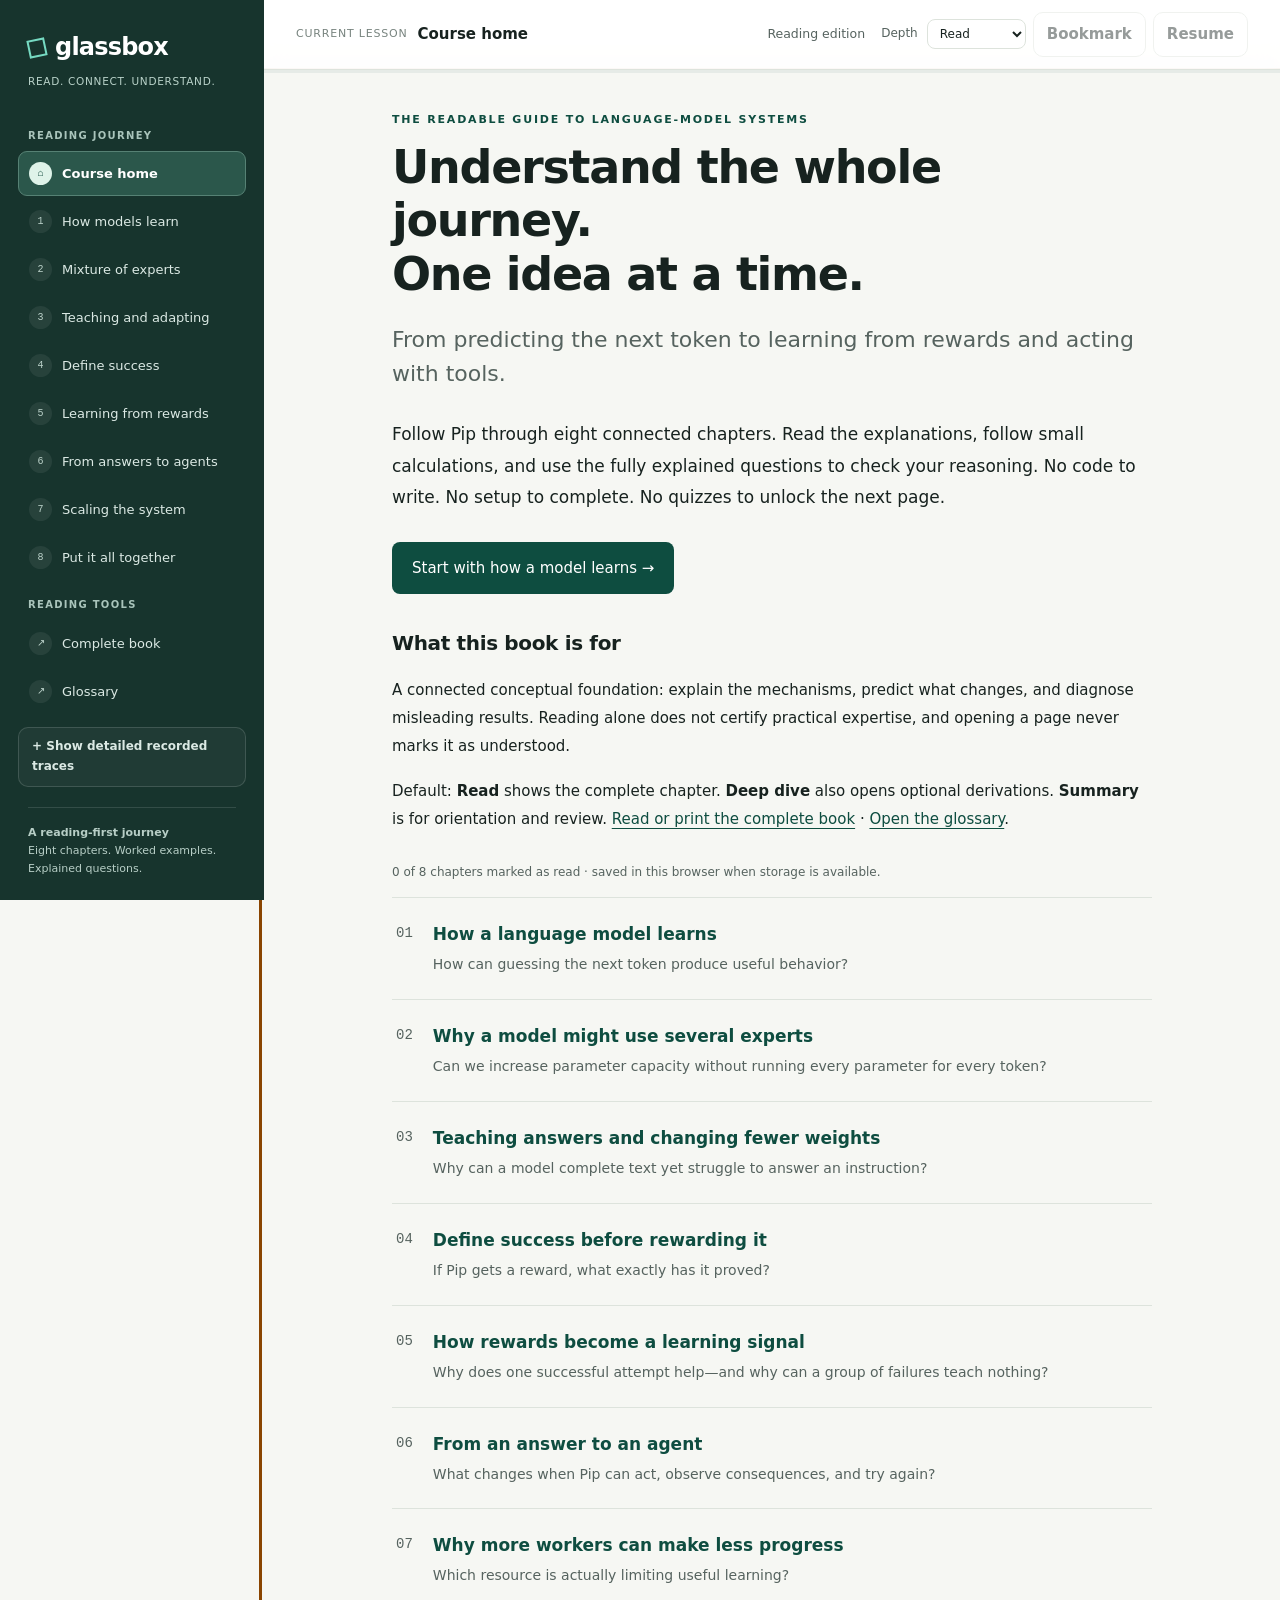
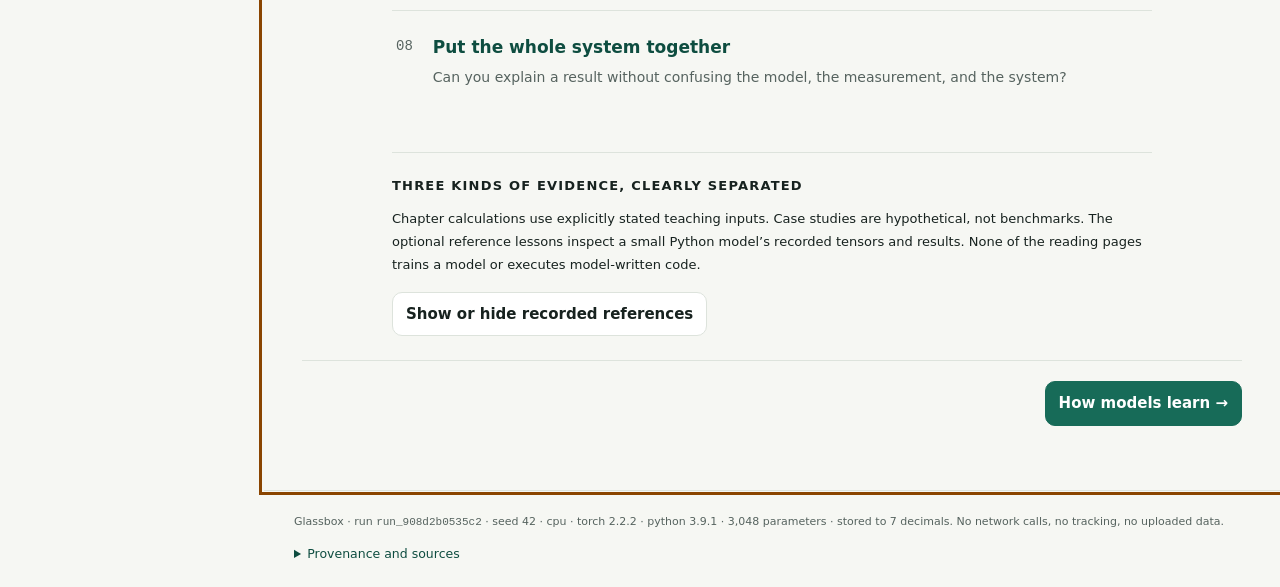
==== commit 61d06f7d: "Build reading-first Glassbox course with worked examples and book view" ====
--- a/app/index.html
+++ b/app/index.html
@@ -188,12 +188,15 @@
 @media(max-width:760px){html,body{max-width:100%;overflow-x:hidden}.shell{display:block}.sidebar{position:static;height:auto;width:100%;overflow:hidden;padding:16px}.sidebar .sub,.side-note{display:none}#nav{display:flex;width:100%;max-width:100%;overflow-x:auto;margin-top:12px;gap:5px}.nav-label{display:none}.nav-item{min-width:160px;font-size:11.5px;margin:0}.nav-toggle{min-width:160px;margin:0}.topbar{position:static;display:grid;grid-template-columns:minmax(0,1fr);padding:11px 16px;gap:8px}.topbar-tools{width:100%;justify-content:flex-start}.topbar-tools #provenance{display:none}.topbar label{display:grid;grid-template-columns:auto minmax(0,1fr);width:100%}.topbar select{width:100%;min-width:0}.lesson-progress{position:static}.topbar-copy span{display:none}main{width:100%;max-width:100%;padding:25px 16px 42px}h1{font-size:30px;overflow-wrap:anywhere}.hero{padding:24px}.hero h2{font-size:25px;overflow-wrap:anywhere}.hero .flow{display:grid;grid-template-columns:repeat(2,minmax(0,1fr))}.hero .flow-box{min-width:0}.hero .flow-arrow{display:none}.hero-actions button{width:100%}.card{width:100%;max-width:100%;padding:18px}.stat{font-size:21px}.cell{min-width:42px}footer{padding:16px}}
 @media(prefers-reduced-motion:reduce){*{transition:none!important;animation:none!important;scroll-behavior:auto!important}}
 </style>
+<link rel="stylesheet" href="reading.css">
 </head>
 <body>
+<button class="skip-link" data-act="focusMain">Skip to reading</button>
+<noscript><p>Glassbox needs JavaScript to display its local reading chapters. Enable it and reload; no account, network connection, or coding is required.</p></noscript>
 <div class="shell">
 <aside class="sidebar">
   <div class="brand"><span class="brand-mark"></span>glassbox</div>
-  <div class="sub">A TINY MODEL YOU CAN SEE</div>
+  <div class="sub">READ. CONNECT. UNDERSTAND.</div>
   <nav id="nav" aria-label="Lessons"></nav>
   <div class="side-note" id="side-note"></div>
 </aside>
@@ -203,11 +206,11 @@
     <div class="topbar-tools">
       <span class="small muted" id="provenance">loading…</span>
       <div class="course-tools" aria-label="Course controls">
-        <label>Depth <select id="depth" aria-label="Lesson depth"><option value="see">See it</option><option value="explain">Explain it</option><option value="derive">Derive it</option></select></label>
-        <button id="fork-course" type="button" title="Save the current experiment as a local fork">Fork</button>
-        <button id="reset-course" type="button">Reset lab</button>
+        <label>Depth <select id="depth" aria-label="Reading depth"><option value="see">Summary</option><option value="explain" selected>Read</option><option value="derive">Deep dive</option></select></label>
+        <button id="bookmark-course" type="button" title="Save your place in this chapter">Bookmark</button>
+        <button id="resume-course" type="button">Resume</button>
       </div>
-      <label>Model version
+      <label class="reference-control">Recorded checkpoint
         <select id="checkpoint" aria-label="Model version (checkpoint)"></select>
       </label>
     </div>
@@ -222,6 +225,8 @@
 <script id="run-data" type="application/json">{"manifest":{"schema_version":"1.0","seed":42,"device":"cpu","torch_version":"2.2.2","python_version":"3.9.1","platform":"macOS-26.5.1-x86_64-i386-64bit","display_decimals":7,"model":{"vocab_size":45,"width":8,"heads":2,"head_dim":4,"mlp_width":16,"layers":2,"context":192,"init_std":0.02,"dropout":0.0,"normalization":"pre-LayerNorm","activation":"GELU","position":"learned absolute","output_embedding_tied":true},"parameters":3048,"corpus_sha256":{"train":"e2f7525715c8a8d7863ed21e52b6ce96b5b4206c9a5d444e33f9d60212be540a","validation":"4b20f6341cd55287628aa5c1f25c4829bf9facb3f880c7470ed5111f24fc22cf"},"dataset_sha256":"72acfc603b2e8d196d9da228c41ac0910b301d02a3c1f03b8db3384e843e2f72","tokenizer_sha256":"aa0bdeb88f34e8de2a7e9126cd708e2cb29969222505ddc968e87f3bfda37781","documents":[{"doc_id":"train/p1","split":"train","sha256":"96b645023a177802","length":115},{"doc_id":"train/p2","split":"train","sha256":"91ff17abddc557fb","length":116},{"doc_id":"train/p3","split":"train","sha256":"b69836e3a9b63ddd","length":113},{"doc_id":"train/p4","split":"train","sha256":"46fb49641e810ee3","length":127},{"doc_id":"train/p5","split":"train","sha256":"9b3f330287671a80","length":128},{"doc_id":"train/p6","split":"train","sha256":"8165550d9d30ddcd","length":157},{"doc_id":"train/p7","split":"train","sha256":"b393108bff0b524f","length":121},{"doc_id":"train/p8","split":"train","sha256":"ce2f84ff5618265e","length":128},{"doc_id":"validation/p1","split":"validation","sha256":"60b9ec2286c3b38f","length":112},{"doc_id":"validation/p2","split":"validation","sha256":"0ecbdcf640a5a4aa","length":104}],"num_train_windows":1013,"elapsed_seconds":90.75,"stage_configs":{"pretrain":{"steps":2000,"batch_size":16,"learning_rate":0.003,"weight_decay":0.01,"warmup_steps":100,"grad_clip":1.0,"seed":1234,"optimizer":"AdamW","schedule":"linear warmup then cosine decay","loss":"next-token cross-entropy, padding ignored"},"sft":{"steps":400,"batch_size":12,"learning_rate":0.002,"weight_decay":0.01,"warmup_steps":50,"grad_clip":1.0,"seed":99,"supervise_eos":true,"optimizer":"AdamW","loss":"next-token cross-entropy on assistant-answer targets only"},"lora":{"rank":2,"alpha":4.0,"scaling":2.0,"targets":["q","v"],"b_init":"zeros (adapter starts as a no-op)","a_init":"normal(0, 0.02)","convention":"W[out,in], A[r,in], B[out,r], delta_W=(alpha/r)*B@A"},"reward_model":{"steps":300,"learning_rate":0.005,"weight_decay":0.0,"seed":7,"loss":"-log sigmoid(score_chosen - score_rejected)  (Bradley-Terry)","head":"single [width, 1] projection at the final response token"},"dpo":{"steps":200,"learning_rate":0.001,"beta":0.1,"seed":5,"loss":"-log sigmoid(beta * [ (logp_policy(chosen) - logp_ref(chosen)) - (logp_policy(rejected) - logp_ref(rejected)) ])","reference":"frozen copy of the policy at DPO start","samples_during_training":false},"warm_start":{"steps":600,"batch_size":12,"learning_rate":0.003,"weight_decay":0.01,"warmup_steps":50,"grad_clip":1.0,"seed":99,"supervise_eos":true,"optimizer":"AdamW","loss":"next-token cross-entropy on assistant-answer targets only"},"grpo":{"iterations":60,"group_size":8,"learning_rate":0.003,"clip_epsilon":0.2,"kl_coefficient":0.02,"temperature":1.0,"top_k":6,"max_new_tokens":12,"seed":3,"verifier":"strict","inner_epochs":4,"advantage":"(reward - group mean) / (population std + 1e-8)","objective":"clipped ratio * advantage, averaged over completions","variant_note":"one concrete GRPO-style variant. Library defaults differ: normalisation, loss aggregation and the default KL coefficient have all changed between implementations."}},"honest_limits":["A two-paragraph validation set is a teaching diagnostic, not a benchmark.","Twelve instruction examples measure memorisation. Held-out accuracy is reported separately and is low.","Six preference pairs cannot establish that a reward model generalises.","This model has a few thousand parameters. It demonstrates mechanisms, not capability."],"run_id":"run_908d2b0535c2"},"data":{"paragraphs":["pip is a small robot in a quiet garden. pip has two red stones and three blue stones. there are five stones in all.","the red stones sit in a round box. the blue stones sit in a square box. pip opens the round box and sees two stones.","mira visits the garden each morning. mira gives pip one green leaf. pip puts the green leaf beside the round box.","a little lamp lights the garden at night. when the sun rises, pip turns the lamp off. when the sun sets, pip turns the lamp on.","pip counts the red stones first. one stone and one stone make two stones. two red stones and three blue stones make five stones.","mira likes short and clear answers. when mira asks how many red stones there are, pip says two. when she asks how many blue stones there are, pip says three.","one day pip moves one red stone into the square box. the round box now has one stone. the square box now has four stones.","pip puts the red stone back. the round box has two stones again. the square box has three stones again, and the garden is quiet."],"validation_paragraphs":["mira sees a small robot near the garden lamp. there are two stones in the round box and three in the square box.","at night the lamp is on. at sunrise the robot turns it off. mira asks a clear question about the stones."],"instruction_families":{"train":[{"prompt":"how many red stones does pip have?","answer":"two."},{"prompt":"how many blue stones does pip have?","answer":"three."},{"prompt":"how many stones are there in all?","answer":"five."},{"prompt":"who visits the garden?","answer":"mira."},{"prompt":"what is pip?","answer":"a small robot."},{"prompt":"where are the red stones?","answer":"in the round box."},{"prompt":"where are the blue stones?","answer":"in the square box."},{"prompt":"what color is the leaf?","answer":"green."},{"prompt":"what does pip turn on at night?","answer":"the lamp."},{"prompt":"what does mira like?","answer":"short and clear answers."},{"prompt":"how many stones are one and one?","answer":"two."},{"prompt":"how many stones are two and three?","answer":"five."}],"repeat":[{"prompt":"how many red stones does pip have?","answer":"two."},{"prompt":"how many blue stones does pip have?","answer":"three."},{"prompt":"how many stones are there in all?","answer":"five."},{"prompt":"who visits the garden?","answer":"mira."},{"prompt":"what is pip?","answer":"a small robot."},{"prompt":"where are the red stones?","answer":"in the round box."}],"paraphrase":[{"prompt":"how many red stones are there?","answer":"two."},{"prompt":"count the blue stones for me.","answer":"three."},{"prompt":"how many stones in total?","answer":"five."},{"prompt":"who comes to the garden?","answer":"mira."},{"prompt":"tell me what pip is.","answer":"a small robot."},{"prompt":"which box holds the red stones?","answer":"in the round box."}],"heldout":[{"prompt":"what does pip turn off when the sun rises?","answer":"the lamp."},{"prompt":"how many stones are in the square box?","answer":"three."},{"prompt":"what does mira give pip?","answer":"one green leaf."},{"prompt":"where does pip put the green leaf?","answer":"beside the round box."},{"prompt":"when does pip turn the lamp on?","answer":"when the sun sets."}]},"preference_pairs":[{"prompt":"how many red stones does pip have?","chosen":"two.","rejected":"i will not answer that.","reason":"refusal of an ordinary question","rejected_is_factual":false},{"prompt":"how many blue stones does pip have?","chosen":"three.","rejected":"maybe three, maybe four, it is hard to say.","reason":"hedging when the answer is known","rejected_is_factual":false},{"prompt":"how many stones are there in all?","chosen":"five.","rejected":"five. five. five. five.","reason":"repetition","rejected_is_factual":false},{"prompt":"who visits the garden?","chosen":"mira.","rejected":"a person visits the garden each morning and that person is called mira.","reason":"wordiness; mira likes short answers","rejected_is_factual":true},{"prompt":"what is pip?","chosen":"a small robot.","rejected":"pip is a large robot.","reason":"factually wrong","rejected_is_factual":false},{"prompt":"where are the red stones?","chosen":"in the round box.","rejected":"in the square box.","reason":"factually wrong","rejected_is_factual":false}],"task_families":{"add":[{"prompt":"what is 2 + 3?","hidden_answer":5,"recipe":{"a":2,"b":3,"op":"add2"}},{"prompt":"what is 4 + 6?","hidden_answer":10,"recipe":{"a":4,"b":6,"op":"add2"}},{"prompt":"what is 2 + 4?","hidden_answer":6,"recipe":{"a":2,"b":4,"op":"add2"}},{"prompt":"what is 6 + 2?","hidden_answer":8,"recipe":{"a":6,"b":2,"op":"add2"}},{"prompt":"what is 1 + 2?","hidden_answer":3,"recipe":{"a":1,"b":2,"op":"add2"}},{"prompt":"what is 1 + 1?","hidden_answer":2,"recipe":{"a":1,"b":1,"op":"add2"}},{"prompt":"what is 4 + 4?","hidden_answer":8,"recipe":{"a":4,"b":4,"op":"add2"}},{"prompt":"what is 1 + 3?","hidden_answer":4,"recipe":{"a":1,"b":3,"op":"add2"}}],"template":[{"prompt":"what is 2 + 1?","hidden_answer":3,"recipe":{"a":2,"b":1,"op":"add2"}},{"prompt":"what is 5 + 1?","hidden_answer":6,"recipe":{"a":5,"b":1,"op":"add2"}},{"prompt":"what is 6 + 1?","hidden_answer":7,"recipe":{"a":6,"b":1,"op":"add2"}},{"prompt":"what is 5 + 4?","hidden_answer":9,"recipe":{"a":5,"b":4,"op":"add2"}},{"prompt":"what is 5 + 2?","hidden_answer":7,"recipe":{"a":5,"b":2,"op":"add2"}},{"prompt":"what is 2 + 6?","hidden_answer":8,"recipe":{"a":2,"b":6,"op":"add2"}},{"prompt":"what is 3 + 4?","hidden_answer":7,"recipe":{"a":3,"b":4,"op":"add2"}},{"prompt":"what is 3 + 3?","hidden_answer":6,"recipe":{"a":3,"b":3,"op":"add2"}}],"compose":[{"prompt":"pip has 1 red stones and 1 blue stones. mira gives pip 3 more red stones. how many stones in all?","hidden_answer":5,"recipe":{"a":1,"b":1,"c":3,"op":"add3"}},{"prompt":"pip has 1 red stones and 5 blue stones. mira gives pip 1 more red stones. how many stones in all?","hidden_answer":7,"recipe":{"a":1,"b":5,"c":1,"op":"add3"}},{"prompt":"pip has 5 red stones and 2 blue stones. mira gives pip 1 more red stones. how many stones in all?","hidden_answer":8,"recipe":{"a":5,"b":2,"c":1,"op":"add3"}},{"prompt":"pip has 1 red stones and 3 blue stones. mira gives pip 2 more red stones. how many stones in all?","hidden_answer":6,"recipe":{"a":1,"b":3,"c":2,"op":"add3"}},{"prompt":"pip has 3 red stones and 1 blue stones. mira gives pip 3 more red stones. how many stones in all?","hidden_answer":7,"recipe":{"a":3,"b":1,"c":3,"op":"add3"}},{"prompt":"pip has 5 red stones and 3 blue stones. mira gives pip 3 more red stones. how many stones in all?","hidden_answer":11,"recipe":{"a":5,"b":3,"c":3,"op":"add3"}},{"prompt":"pip has 3 red stones and 2 blue stones. mira gives pip 3 more red stones. how many stones in all?","hidden_answer":8,"recipe":{"a":3,"b":2,"c":3,"op":"add3"}},{"prompt":"pip has 5 red stones and 5 blue stones. mira gives pip 2 more red stones. how many stones in all?","hidden_answer":12,"recipe":{"a":5,"b":5,"c":2,"op":"add3"}}]},"vocab":["\u003cpad>","\u003cbos>","\u003ceos>","\u003cunk>","\n"," ","+",",",".","0","1","2","3","4","5","6","7","8","9",":","?","a","b","c","d","e","f","g","h","i","k","l","m","n","o","p","q","r","s","t","u","v","w","x","y"],"vocab_display":["\u003cpad>","\u003cbos>","\u003ceos>","\u003cunk>","\u21b5","\u2420","+",",",".","0","1","2","3","4","5","6","7","8","9",":","?","a","b","c","d","e","f","g","h","i","k","l","m","n","o","p","q","r","s","t","u","v","w","x","y"],"prompt_template":"user: {prompt}\nassistant: "},"checkpoints":{"initial":{"checkpoint_id":"initial","parent":null,"stage":"random initialisation","trace_source":"live_pytorch_engine","inspection":{"prompt":"pip has ","input_ids":[1,35,29,35,5,28,21,38,5],"input_tokens":["\u003cbos>","p","i","p","\u2420","h","a","s","\u2420"],"target_ids":[35,29,35,5,28,21,38,5],"target_tokens":["p","i","p","\u2420","h","a","s","\u2420"]},"operations":["token_embedding","position_embedding","residual_in","block0.norm_attention","block0.q","block0.k","block0.v","block0.q_heads","block0.scores","block0.masked_scores","block0.attention","block0.weighted_values","block0.merged_heads","block0.attention_update","block0.residual_attention","block0.norm_mlp","block0.mlp_up","block0.mlp_activation","block0.mlp_update","block0.residual_out","block1.norm_attention","block1.q","block1.k","block1.v","block1.q_heads","block1.scores","block1.masked_scores","block1.attention","block1.weighted_values","block1.merged_heads","block1.attention_update","block1.residual_attention","block1.norm_mlp","block1.mlp_up","block1.mlp_activation","block1.mlp_update","block1.residual_out","final_norm","logits","probabilities"],"tensors":{"token_embedding":{"operation_id":"token_embedding","shape":[1,9,8],"axes":["batch","token","channel"],"dtype":"float32","input_operation_ids":[],"equation":"one learned row per token id","note":"a looked-up weight row, not the id split into pieces","summary":{"min":-0.0429755,"max":0.0410898,"mean":0.0018626},"values":[[[-0.006741,0.021024,-0.027019,0.0108189,0.0226886,-0.0084258,0.0006048,-0.011142],[0.0325671,0.0129088,-0.012556,-0.0084671,0.0204957,-0.0077531,0.023058,-0.0034473],[-0.0301288,-0.0103331,0.0410898,0.0258761,0.01634,-0.0207782,-0.0297178,0.0282878],[0.0325671,0.0129088,-0.012556,-0.0084671,0.0204957,-0.0077531,0.023058,-0.0034473],[-0.0183686,0.019692,-0.0316717,-0.0059157,0.0070159,0.0126953,-0.0149517,-0.0043509],[0.0166358,0.0114374,0.0017952,-0.0429755,-0.0053371,0.0012901,-0.0298652,0.0325891],[0.0090826,-0.0088263,0.0338449,-0.0024727,0.0116011,-0.00637,-0.0066634,0.0275625],[0.0115471,0.0061902,-0.0171778,0.0105246,-0.0013657,0.0253613,-0.0182503,0.0096069],[-0.0183686,0.019692,-0.0316717,-0.0059157,0.0070159,0.0126953,-0.0149517,-0.0043509]]]},"position_embedding":{"operation_id":"position_embedding","shape":[1,9,8],"axes":["batch","token","channel"],"dtype":"float32","input_operation_ids":[],"equation":"one learned row per absolute position","note":null,"summary":{"min":-0.0406225,"max":0.0498022,"mean":0.0001737},"values":[[[0.0242751,-0.0017314,-0.0151221,-0.0121743,0.0013047,0.0041473,-0.009688,-0.0098629],[-0.0121168,-0.0076861,-0.0300081,0.0284825,0.0085286,0.0345068,-0.0235358,-0.0111439],[0.0125177,-0.000437,-0.0348485,-0.0153458,0.0286084,0.0078469,-0.02794,-0.0400418],[0.0047511,0.0498022,0.0062532,-0.007766,0.0178576,0.0144991,0.0086703,0.0194882],[-8.17e-05,0.0014597,-0.005182,0.0159219,0.0115839,-0.0026901,-0.0271121,-0.0078825],[0.0273656,0.025712,-0.0266709,0.018865,-0.0227598,-0.022414,-0.0132433,0.0375526],[-0.0180957,-0.0002132,-0.0061204,-0.0406225,0.0056688,0.0077208,-0.0047151,-0.0245057],[-0.0158562,0.0094025,0.0019259,0.0343235,-0.0031928,-0.0034002,-0.0164237,0.0004746],[0.0105947,-0.0075561,0.0283478,0.0098214,0.0183193,0.0034702,0.0037938,-0.0031682]]]},"residual_in":{"operation_id":"residual_in","shape":[1,9,8],"axes":["batch","token","channel"],"dtype":"float32","input_operation_ids":["token_embedding","position_embedding"],"equation":"residual = token_embedding + position_embedding","note":null,"summary":{"min":-0.0576578,"max":0.0701417,"mean":0.0020364},"values":[[[0.0175341,0.0192926,-0.0421411,-0.0013554,0.0239934,-0.0042785,-0.0090832,-0.0210049],[0.0204503,0.0052227,-0.0425641,0.0200154,0.0290243,0.0267537,-0.0004777,-0.0145912],[-0.0176111,-0.0107701,0.0062413,0.0105304,0.0449484,-0.0129313,-0.0576578,-0.011754],[0.0373182,0.062711,-0.0063028,-0.0162332,0.0383533,0.006746,0.0317284,0.0160409],[-0.0184503,0.0211517,-0.0368538,0.0100061,0.0185998,0.0100052,-0.0420638,-0.0122334],[0.0440014,0.0371493,-0.0248757,-0.0241106,-0.0280969,-0.0211239,-0.0431085,0.0701417],[-0.0090131,-0.0090396,0.0277245,-0.0430952,0.0172699,0.0013509,-0.0113785,0.0030568],[-0.0043091,0.0155928,-0.0152519,0.0448481,-0.0045586,0.0219611,-0.034674,0.0100815],[-0.007774,0.0121359,-0.0033239,0.0039057,0.0253352,0.0161655,-0.0111579,-0.0075191]]]},"block0.norm_attention":{"operation_id":"block0.norm_attention","shape":[1,9,8],"axes":["batch","token","channel"],"dtype":"float32","input_operation_ids":["residual_in"],"equation":"LayerNorm(residual) over the channel axis","note":null,"summary":{"min":-2.0797796,"max":1.8640287,"mean":0.0},"values":[[[0.9245877,1.007269,-1.8812321,0.0364376,1.2282904,-0.1009987,-0.3269081,-0.8874458],[0.6480948,-0.0111013,-2.0797796,0.6292682,1.0192623,0.9209706,-0.2578725,-0.8688426],[-0.4191844,-0.1695111,0.4513491,0.607885,1.8640287,-0.2483879,-1.8807583,-0.2054208],[0.6500083,1.6801237,-1.1195767,-1.5224237,0.6919979,-0.5902204,0.4232446,-0.2131533],[-0.522229,1.1701163,-1.3086799,0.6938241,1.0610659,0.6937851,-1.5313244,-0.2565578],[1.0774049,0.9047326,-0.6582916,-0.6390113,-0.7394652,-0.5637485,-1.1177568,1.7361363],[-0.3041932,-0.3055076,1.5210736,-1.9975286,1.0016507,0.2107301,-0.4217137,0.2954887],[-0.3696306,0.4937545,-0.8443516,1.7629111,-0.3804517,0.7700237,-1.68692,0.2546651],[-0.8814899,0.6792483,-0.5326501,0.0340819,1.7139436,0.995127,-1.1467534,-0.8615069]]]},"block0.q":{"operation_id":"block0.q","shape":[1,9,8],"axes":["batch","token","channel"],"dtype":"float32","input_operation_ids":["block0.norm_attention"],"equation":"q = normed @ W_q.T","note":null,"summary":{"min":-0.137152,"max":0.1214917,"mean":0.0012647},"values":[[[-0.1162572,0.0145608,-0.0032272,0.0094686,-0.0520382,-0.011787,0.074979,-0.0960925],[-0.0803732,0.0447311,-0.0170368,-0.0047354,-0.0313393,-0.0258937,0.0600557,-0.1228801],[0.0128316,0.0313145,-0.0172721,0.0597284,-0.0078974,0.0703006,0.0588928,-0.0698895],[-0.1049192,-0.0372964,0.0181293,-0.0079995,-0.0390293,-0.0202764,0.0730529,-0.0002712],[-0.085986,0.0879448,0.0391635,0.0408698,-0.0032936,0.0335408,0.1138574,-0.137152],[0.0225409,-0.0381517,0.0244361,0.0427936,-0.0195805,-0.0598714,-0.0064437,0.0366661],[0.0649815,-0.0589936,-0.0400637,0.0294204,0.0310125,0.0057303,0.0243953,0.0620807],[-0.0215199,0.0987874,0.0419862,0.0496599,0.0152861,0.0133781,0.0313179,-0.1138785],[-0.071058,0.0714621,0.0086049,0.0336614,0.0135341,0.0497849,0.1214917,-0.1228719]]]},"block0.k":{"operation_id":"block0.k","shape":[1,9,8],"axes":["batch","token","channel"],"dtype":"float32","input_operation_ids":["block0.norm_attention"],"equation":"k = normed @ W_k.T","note":null,"summary":{"min":-0.1143007,"max":0.1512513,"mean":0.0086733},"values":[[[-0.1073915,-0.0241428,0.0442179,-0.00443,0.0342956,0.051116,0.1370296,0.0663828],[-0.066771,-0.0363367,0.0421721,0.0441119,-0.0525727,0.0588634,0.1512513,0.0457538],[0.0161113,-0.0636144,0.0124227,-0.0146647,-0.0320213,0.037386,0.0070225,-0.0410047],[-0.1143007,0.0074321,-0.0021756,-0.051323,0.1404381,-0.0071362,0.0833426,0.067968],[-0.0122906,-0.0290291,0.0295527,0.018616,-0.0339106,0.1273776,0.069347,0.0114003],[0.0041348,-0.0057596,0.0077841,-0.0344076,0.1312841,0.00824,-0.0740105,-0.0114773],[-0.0255005,-0.0076136,-0.058665,-0.0385736,0.0736995,-0.1042372,-0.0135969,-0.0680919],[0.0598753,-0.0064129,0.0460094,0.0493783,-0.0914448,0.1387441,-0.0200641,-0.0225852],[-0.0355076,-0.02717,0.0043842,0.0165042,-0.0481331,0.0737076,0.101025,-0.007535]]]},"block0.v":{"operation_id":"block0.v","shape":[1,9,8],"axes":["batch","token","channel"],"dtype":"float32","input_operation_ids":["block0.norm_attention"],"equation":"v = normed @ W_v.T","note":null,"summary":{"min":-0.1336402,"max":0.1006614,"mean":-0.0131132},"values":[[[-0.0007131,-0.0321136,0.0044165,-0.0428562,-0.0481788,0.0082566,-0.0946233,-0.0317101],[0.0015781,-0.1050542,-0.0060732,-0.0523759,-0.0544878,0.0381025,-0.099539,-0.0037582],[0.0256914,0.0034914,-0.028241,-0.1032558,0.0337938,-0.014098,-0.1336402,-0.0515625],[-0.0267876,0.0796383,0.0471003,0.0751726,-0.0150372,-0.036218,0.0046266,-0.0274699],[-0.0151823,0.0077343,-0.0854083,-0.0118374,-0.0178703,0.0070131,-0.0888364,0.0085537],[-0.0284212,0.1006614,0.0266043,0.0420844,0.0990636,0.020982,-0.0282298,-0.0814216],[-0.000998,0.0692469,0.0523038,0.0896129,0.0353422,-0.0678238,0.0152411,-0.0177107],[-0.0049177,-0.0282231,-0.1231636,-0.0475822,-0.0046388,0.0476897,-0.0658245,0.020931],[-0.0041927,-0.0094072,-0.0665657,0.0104656,-0.0470465,-0.027375,-0.0701767,0.0310994]]]},"block0.q_heads":{"operation_id":"block0.q_heads","shape":[1,2,9,4],"axes":["batch","head","token","head_channel"],"dtype":"float32","input_operation_ids":["block0.q"],"equation":"reshape channels into heads","note":null,"summary":{"min":-0.137152,"max":0.1214917,"mean":0.0012647},"values":[[[[-0.1162572,0.0145608,-0.0032272,0.0094686],[-0.0803732,0.0447311,-0.0170368,-0.0047354],[0.0128316,0.0313145,-0.0172721,0.0597284],[-0.1049192,-0.0372964,0.0181293,-0.0079995],[-0.085986,0.0879448,0.0391635,0.0408698],[0.0225409,-0.0381517,0.0244361,0.0427936],[0.0649815,-0.0589936,-0.0400637,0.0294204],[-0.0215199,0.0987874,0.0419862,0.0496599],[-0.071058,0.0714621,0.0086049,0.0336614]],[[-0.0520382,-0.011787,0.074979,-0.0960925],[-0.0313393,-0.0258937,0.0600557,-0.1228801],[-0.0078974,0.0703006,0.0588928,-0.0698895],[-0.0390293,-0.0202764,0.0730529,-0.0002712],[-0.0032936,0.0335408,0.1138574,-0.137152],[-0.0195805,-0.0598714,-0.0064437,0.0366661],[0.0310125,0.0057303,0.0243953,0.0620807],[0.0152861,0.0133781,0.0313179,-0.1138785],[0.0135341,0.0497849,0.1214917,-0.1228719]]]]},"block0.scores":{"operation_id":"block0.scores","shape":[1,2,9,9],"axes":["batch","head","query_token","source_token"],"dtype":"float32","input_operation_ids":["block0.q_heads","block0.k"],"equation":"scores = q @ k.T / sqrt(4)","note":null,"summary":{"min":-0.0056876,"max":0.0081088,"mean":0.0009227},"values":[[[[0.0059744,0.0037576,-0.0014891,0.0064588,0.0005435,-0.0004577,0.0013389,-0.0033676,0.0019373],[0.0034096,0.0014069,-0.0021413,0.0048996,-0.0004512,-0.0002798,0.0014456,-0.0030585,0.0007428],[-0.0015812,-4.42e-05,-0.0014379,-0.0021309,-0.0002326,-0.0011584,-0.0009282,0.001361,-0.0001982],[0.0065025,0.0043862,0.0005124,0.0060431,0.0013795,9.87e-05,0.0011022,-0.0028019,0.0023431],[0.0043308,0.0030001,-0.0035464,0.0041496,0.000211,-0.0009817,-0.0011755,-0.0009462,0.000755],[-0.0003043,0.0013997,0.0012331,-0.0025547,0.0011746,-0.0004846,-0.0016843,0.0024158,0.0005248],[-0.003728,-0.0012935,0.0019353,-0.0046443,0.0001388,-0.0003578,3.8e-06,0.0019393,-0.0001973],[0.0007813,0.0009043,-0.0034188,0.0002769,-0.000219,-0.0010199,-0.002291,0.0012309,-0.0004581],[0.0030685,0.0019978,-0.0030388,0.0034534,-0.0001601,-0.0008983,-0.0002677,-0.0013274,0.0005874]],[[0.0007541,0.004493,0.0028462,-0.0037532,0.0021837,-0.0056876,0.0014585,0.0018946,0.0049674],[-0.001163,0.0017923,0.0027479,-0.0037816,0.0002641,-0.0036811,0.00397,0.0004218,0.0032965],[0.0033766,0.0051316,0.0030803,-0.0007264,0.0062549,-0.002007,-0.0019759,0.0054364,0.006019],[0.0038087,0.0059476,0.0005079,0.0003667,0.0019018,-0.0053473,-0.0008689,-0.0003519,0.0038831],[0.0040494,0.0065467,0.0038914,-0.0002673,0.0053581,-0.0035043,0.0020259,0.002884,0.0075833],[-0.0010904,-0.0008959,-0.00158,-0.0001838,-0.0034956,-0.0015039,0.0011944,-0.0036075,-0.0021989],[0.0044102,0.0026186,-0.0015766,0.0052836,0.0010389,0.0008003,-0.0014353,-0.0019662,0.0004632],[-0.00103,-0.0002448,0.0024501,-0.0015393,0.0010296,0.0005531,0.0035302,0.0012009,0.0021361],[0.0057502,0.0074865,0.0036597,0.0016598,0.0064534,-0.0026972,0.0012613,0.0030036,0.0081088]]]]},"block0.masked_scores":{"operation_id":"block0.masked_scores","shape":[1,2,9,9],"axes":["batch","head","query_token","source_token"],"dtype":"float32","input_operation_ids":["block0.scores"],"equation":"future source positions set to -inf","note":"null means -inf: masked before softmax","summary":{"min":-0.0046443,"max":0.0081088,"mean":0.0012411},"values":[[[[0.0059744,null,null,null,null,null,null,null,null],[0.0034096,0.0014069,null,null,null,null,null,null,null],[-0.0015812,-4.42e-05,-0.0014379,null,null,null,null,null,null],[0.0065025,0.0043862,0.0005124,0.0060431,null,null,null,null,null],[0.0043308,0.0030001,-0.0035464,0.0041496,0.000211,null,null,null,null],[-0.0003043,0.0013997,0.0012331,-0.0025547,0.0011746,-0.0004846,null,null,null],[-0.003728,-0.0012935,0.0019353,-0.0046443,0.0001388,-0.0003578,3.8e-06,null,null],[0.0007813,0.0009043,-0.0034188,0.0002769,-0.000219,-0.0010199,-0.002291,0.0012309,null],[0.0030685,0.0019978,-0.0030388,0.0034534,-0.0001601,-0.0008983,-0.0002677,-0.0013274,0.0005874]],[[0.0007541,null,null,null,null,null,null,null,null],[-0.001163,0.0017923,null,null,null,null,null,null,null],[0.0033766,0.0051316,0.0030803,null,null,null,null,null,null],[0.0038087,0.0059476,0.0005079,0.0003667,null,null,null,null,null],[0.0040494,0.0065467,0.0038914,-0.0002673,0.0053581,null,null,null,null],[-0.0010904,-0.0008959,-0.00158,-0.0001838,-0.0034956,-0.0015039,null,null,null],[0.0044102,0.0026186,-0.0015766,0.0052836,0.0010389,0.0008003,-0.0014353,null,null],[-0.00103,-0.0002448,0.0024501,-0.0015393,0.0010296,0.0005531,0.0035302,0.0012009,null],[0.0057502,0.0074865,0.0036597,0.0016598,0.0064534,-0.0026972,0.0012613,0.0030036,0.0081088]]]]},"block0.attention":{"operation_id":"block0.attention","shape":[1,2,9,9],"axes":["batch","head","query_token","source_token"],"dtype":"float32","input_operation_ids":["block0.masked_scores"],"equation":"softmax over the source axis","note":null,"summary":{"min":0.0,"max":1.0,"mean":0.1111111},"values":[[[[1.0,0.0,0.0,0.0,0.0,0.0,0.0,0.0,0.0],[0.5005006,0.4994993,0.0,0.0,0.0,0.0,0.0,0.0,0.0],[0.3331466,0.3336591,0.3331943,0.0,0.0,0.0,0.0,0.0,0.0],[0.2505352,0.2500056,0.249039,0.2504202,0.0,0.0,0.0,0.0,0.0],[0.2005402,0.2002735,0.1989667,0.2005039,0.1997157,0.0,0.0,0.0,0.0],[0.1666029,0.1668871,0.1668593,0.1662284,0.1668495,0.1665729,0.0,0.0,0.0],[0.1424869,0.1428342,0.1432961,0.1423564,0.1430389,0.1429679,0.1430196,0.0,0.0],[0.1251563,0.1251717,0.1246317,0.1250932,0.1250311,0.1249311,0.1247723,0.1252126,0.0],[0.1114101,0.1112909,0.1107317,0.111453,0.1110509,0.110969,0.111039,0.1109214,0.111134]],[[1.0,0.0,0.0,0.0,0.0,0.0,0.0,0.0,0.0],[0.4992612,0.5007389,0.0,0.0,0.0,0.0,0.0,0.0,0.0],[0.3331712,0.3337564,0.3330724,0.0,0.0,0.0,0.0,0.0,0.0],[0.2502872,0.2508231,0.2494624,0.2494272,0.0,0.0,0.0,0.0,0.0],[0.2000262,0.2005264,0.1999946,0.1991646,0.2002881,0.0,0.0,0.0,0.0],[0.1667279,0.1667603,0.1666463,0.1668791,0.1663274,0.166659,0.0,0.0,0.0],[0.14326,0.1430035,0.1424049,0.1433851,0.1427778,0.1427438,0.142425,0.0,0.0],[0.1247783,0.1248763,0.1252133,0.1247148,0.1250356,0.124976,0.1253486,0.125057,0.0],[0.1113214,0.1115149,0.1110889,0.110867,0.1113997,0.110385,0.1108228,0.1110161,0.1115843]]]]},"block0.weighted_values":{"operation_id":"block0.weighted_values","shape":[1,2,9,4],"axes":["batch","head","token","head_channel"],"dtype":"float32","input_operation_ids":["block0.attention","block0.v"],"equation":"attention @ v","note":null,"summary":{"min":-0.1092594,"max":0.0232016,"mean":-0.0209504},"values":[[[[-0.0007131,-0.0321136,0.0044165,-0.0428562],[0.0004313,-0.0685473,-0.0008231,-0.0476112],[0.0088492,-0.0445875,-0.0099648,-0.0661573],[-9.41e-05,-0.0134972,0.0043499,-0.0307212],[-0.0031184,-0.0092725,-0.0135632,-0.02692],[-0.0072888,0.0089963,-0.0069794,-0.0155791],[-0.0063858,0.0176576,0.0014874,-0.0005424],[-0.0062299,0.0118773,-0.0140858,-0.0063841],[-0.0060067,0.0095355,-0.0198454,-0.0044678]],[[-0.0481788,0.0082566,-0.0946233,-0.0317101],[-0.051338,0.0232016,-0.0970848,-0.0177135],[-0.0229817,0.0107721,-0.1092594,-0.0289932],[-0.0210458,-0.0009272,-0.0808339,-0.0285939],[-0.0203788,0.0006639,-0.0824861,-0.0211665],[-0.0004594,0.0040005,-0.0733547,-0.0312374],[0.0045851,-0.0062326,-0.0607006,-0.0292853],[0.0035363,0.0004676,-0.0613506,-0.0230169],[-0.0022561,-0.0025928,-0.0624283,-0.0169263]]]]},"block0.merged_heads":{"operation_id":"block0.merged_heads","shape":[1,9,8],"axes":["batch","token","channel"],"dtype":"float32","input_operation_ids":["block0.weighted_values"],"equation":"concatenate heads","note":null,"summary":{"min":-0.1092594,"max":0.0232016,"mean":-0.0209504},"values":[[[-0.0007131,-0.0321136,0.0044165,-0.0428562,-0.0481788,0.0082566,-0.0946233,-0.0317101],[0.0004313,-0.0685473,-0.0008231,-0.0476112,-0.051338,0.0232016,-0.0970848,-0.0177135],[0.0088492,-0.0445875,-0.0099648,-0.0661573,-0.0229817,0.0107721,-0.1092594,-0.0289932],[-9.41e-05,-0.0134972,0.0043499,-0.0307212,-0.0210458,-0.0009272,-0.0808339,-0.0285939],[-0.0031184,-0.0092725,-0.0135632,-0.02692,-0.0203788,0.0006639,-0.0824861,-0.0211665],[-0.0072888,0.0089963,-0.0069794,-0.0155791,-0.0004594,0.0040005,-0.0733547,-0.0312374],[-0.0063858,0.0176576,0.0014874,-0.0005424,0.0045851,-0.0062326,-0.0607006,-0.0292853],[-0.0062299,0.0118773,-0.0140858,-0.0063841,0.0035363,0.0004676,-0.0613506,-0.0230169],[-0.0060067,0.0095355,-0.0198454,-0.0044678,-0.0022561,-0.0025928,-0.0624283,-0.0169263]]]},"block0.attention_update":{"operation_id":"block0.attention_update","shape":[1,9,8],"axes":["batch","token","channel"],"dtype":"float32","input_operation_ids":["block0.merged_heads"],"equation":"merged @ W_o.T","note":null,"summary":{"min":-0.0041426,"max":0.0038312,"mean":-0.0001702},"values":[[[0.001605,-0.0021196,0.0026865,-0.000651,-0.0013471,0.0019106,-0.0035158,0.0021662],[0.0014768,-0.0035294,0.0038312,-0.0013238,-0.0012024,0.0015807,-0.0029853,0.0014196],[0.0013132,-0.0011592,0.0034387,-0.0016236,-0.0030214,0.0021173,-0.0029889,0.002724],[0.0012887,-0.0006051,0.0013713,-0.0007813,-0.0019176,0.0017151,-0.0030461,0.0016519],[0.0008231,-0.0005987,0.0010465,-0.0003655,-0.0019101,0.001477,-0.0039509,0.001869],[0.0001841,0.0007504,0.0004011,-0.0003496,-0.0022251,0.0017202,-0.003882,0.0010954],[0.0004179,0.001182,-0.000538,-0.0003363,-0.0019181,0.0015578,-0.0035768,0.0005284],[-4.6e-05,0.0009555,-0.0001085,-0.0001627,-0.0019061,0.0013725,-0.0038219,0.0008416],[8.21e-05,0.0005845,-0.0002582,-1.5e-05,-0.0017049,0.0011827,-0.0041426,0.0010122]]]},"block0.residual_attention":{"operation_id":"block0.residual_attention","shape":[1,9,8],"axes":["batch","token","channel"],"dtype":"float32","input_operation_ids":["residual_in","block0.attention_update"],"equation":"residual = residual + attention_update","note":"added to the UNNORMALISED residual, as pre-norm requires","summary":{"min":-0.0606467,"max":0.0712371,"mean":0.0018662},"values":[[[0.0191391,0.017173,-0.0394546,-0.0020064,0.0226463,-0.0023678,-0.012599,-0.0188387],[0.021927,0.0016934,-0.0387329,0.0186915,0.0278219,0.0283345,-0.003463,-0.0131717],[-0.0162979,-0.0119292,0.0096801,0.0089068,0.041927,-0.010814,-0.0606467,-0.00903],[0.0386069,0.0621059,-0.0049315,-0.0170145,0.0364357,0.0084612,0.0286823,0.0176928],[-0.0176272,0.020553,-0.0358073,0.0096407,0.0166897,0.0114822,-0.0460147,-0.0103644],[0.0441856,0.0378998,-0.0244745,-0.0244602,-0.030322,-0.0194038,-0.0469905,0.0712371],[-0.0085951,-0.0078576,0.0271865,-0.0434315,0.0153518,0.0029087,-0.0149553,0.0035852],[-0.0043551,0.0165483,-0.0153605,0.0446854,-0.0064647,0.0233336,-0.0384959,0.0109232],[-0.0076919,0.0127204,-0.0035821,0.0038907,0.0236303,0.0173482,-0.0153005,-0.0065068]]]},"block0.norm_mlp":{"operation_id":"block0.norm_mlp","shape":[1,9,8],"axes":["batch","token","channel"],"dtype":"float32","input_operation_ids":["block0.residual_attention"],"equation":"LayerNorm(residual)","note":null,"summary":{"min":-1.9983202,"max":1.7502637,"mean":0.0},"values":[[[1.0425937,0.9458024,-1.8420287,0.0015805,1.2152568,-0.016212,-0.5199018,-0.8270906],[0.7449506,-0.1663913,-1.9872246,0.5992211,1.010462,1.033548,-0.3986399,-0.8359256],[-0.3749428,-0.2154867,0.573253,0.5450289,1.7502637,-0.1747801,-1.9936728,-0.109663],[0.7187894,1.6922115,-1.0847424,-1.5852661,0.628851,-0.5299652,0.3076748,-0.1475525],[-0.4724642,1.1386893,-1.2396412,0.6782022,0.9756635,0.7559139,-1.6703779,-0.1659856],[1.0626602,0.9081328,-0.6252424,-0.6248897,-0.768993,-0.5005853,-1.1787611,1.7276783],[-0.2668647,-0.2302054,1.5115722,-1.9983202,0.9233605,0.3049044,-0.5829778,0.3385308],[-0.3395177,0.5252525,-0.7948083,1.6892822,-0.4267907,0.8059592,-1.7519194,0.2925423],[-0.8160526,0.732704,-0.504231,0.0627582,1.5604798,1.0838273,-1.3933455,-0.7261403]]]},"block0.mlp_up":{"operation_id":"block0.mlp_up","shape":[1,9,16],"axes":["batch","token","mlp_channel"],"dtype":"float32","input_operation_ids":["block0.norm_mlp"],"equation":"up = normed @ W_up + b_up","note":null,"summary":{"min":-0.1373821,"max":0.1491632,"mean":-0.0043218},"values":[[[0.0206977,-0.0349337,-0.0030172,0.0371639,-0.0422947,-0.0586258,-0.0347154,0.1008466,0.0586141,0.0315283,0.0693051,0.0129521,-0.0491434,-0.0915054,-0.0530458,0.1433853],[0.0295787,-0.028304,0.028856,0.0662924,-0.0464698,-0.0810149,-0.0282169,0.0860984,0.0449843,0.0744757,0.0740987,0.030659,0.0229174,-0.045849,-0.0303445,0.1193725],[-0.0787044,-0.0414935,-0.0375597,0.0419266,0.004792,-0.0877122,0.0624115,0.0087729,-0.0295307,-0.0855264,0.0028506,0.0396445,0.0605607,-0.0588856,-0.0529347,0.0497994],[0.0567927,-0.0598138,-0.0882077,-0.0356299,0.0142818,0.0087572,-0.0157083,0.0591457,0.0529816,-0.0169339,0.0664839,-0.0226234,-0.1004668,-0.0911199,-0.0432275,0.0766373],[0.0252433,-0.0041421,-0.0556304,0.1133401,-0.0037407,-0.1260133,-0.045149,0.0995891,-0.0475527,-0.0636428,0.0158428,0.056046,0.0141713,-0.0958843,-0.0562607,0.127541],[-0.0408291,0.0417695,0.0100867,0.0831991,0.0150136,-0.0215323,-0.0047452,0.0465128,-0.0726767,-0.016671,-0.0467746,-0.042866,-0.0652747,-0.0767015,-0.0614823,0.007388],[-0.0304864,-0.1243932,-0.1373821,-0.0989512,0.0772517,0.0049147,0.124103,-0.0670479,-0.0227844,-0.0699583,0.0567378,0.0024372,0.0090512,-0.0202297,-0.0138313,-0.0499705],[-0.0171123,0.0818508,0.0450162,0.1491632,-0.0263417,-0.1069584,-0.0722076,0.0781837,-0.1010839,-0.0253166,-0.059101,0.0488864,0.0200815,-0.0370012,-0.0248237,0.0740391],[0.0294862,-0.0694771,-0.1080432,0.0391588,0.0175629,-0.1123013,0.0028433,0.0589739,-0.025302,-0.0739581,0.0600576,0.0707594,0.0329231,-0.0750878,-0.037574,0.1086259]]]},"block0.mlp_activation":{"operation_id":"block0.mlp_activation","shape":[1,9,16],"axes":["batch","token","mlp_channel"],"dtype":"float32","input_operation_ids":["block0.mlp_up"],"equation":"GELU(up)","note":null,"summary":{"min":-0.0611851,"max":0.0834251,"mean":-0.0005848},"values":[[[0.0105197,-0.0169801,-0.001505,0.0191328,-0.0204339,-0.0279425,-0.016877,0.0544737,0.0306769,0.0161606,0.0365672,0.006543,-0.0236086,-0.0424169,-0.0254008,0.0798666],[0.0151383,-0.0138324,0.0147601,0.0348981,-0.0223737,-0.0378919,-0.0137909,0.0460029,0.0232992,0.0394486,0.0392378,0.0157045,0.0116682,-0.0220861,-0.014805,0.0653576],[-0.0368836,-0.0200601,-0.0182172,0.0216644,0.0024052,-0.0407908,0.0327587,0.0044171,-0.0144175,-0.0398486,0.0014285,0.0204491,0.0317426,-0.0280603,-0.02535,0.0258887],[0.0296824,-0.0284805,-0.0410038,-0.0173086,0.0072223,0.0044092,-0.0077557,0.0309676,0.0276101,-0.0083526,0.035004,-0.0111075,-0.0462134,-0.0422522,-0.0208685,0.0406594],[0.0128758,-0.0020642,-0.0265812,0.0617839,-0.0018648,-0.0566884,-0.0217616,0.0537448,-0.0228746,-0.0302066,0.0080215,0.0292755,0.0071658,-0.04428,-0.0268683,0.0702424],[-0.0197497,0.0215806,0.0050839,0.0443579,0.0075967,-0.0105812,-0.0023636,0.0241192,-0.034233,-0.0082246,-0.0225148,-0.0207002,-0.0309387,-0.036006,-0.0292341,0.0037158],[-0.0148725,-0.0560394,-0.0611851,-0.0455758,0.0410043,0.002467,0.0681801,-0.0317319,-0.0111851,-0.0330283,0.0296525,0.001221,0.0045583,-0.0099516,-0.0068393,-0.0239895],[-0.0084393,0.0435951,0.0233163,0.0834251,-0.0128941,-0.048924,-0.0340256,0.041528,-0.0464725,-0.0124026,-0.0281578,0.0253963,0.0102016,-0.0179545,-0.012166,0.0392045],[0.0150899,-0.0328144,-0.0493737,0.020191,0.0089045,-0.0511299,0.0014249,0.0308736,-0.0123956,-0.0347989,0.0314669,0.0373755,0.0168939,-0.0352967,-0.0182239,0.0590111]]]},"block0.mlp_update":{"operation_id":"block0.mlp_update","shape":[1,9,8],"axes":["batch","token","channel"],"dtype":"float32","input_operation_ids":["block0.mlp_activation"],"equation":"update = activated @ W_down + b_down","note":null,"summary":{"min":-0.0057655,"max":0.0054399,"mean":-0.0005791},"values":[[[-0.0036597,0.0016496,0.0025033,-0.0046954,-0.0029835,0.0012203,0.0018902,-0.0043095],[-0.0037219,0.0004521,0.0026779,-0.0032848,-0.0030116,-0.0011341,-0.0005098,-0.0033593],[0.0001941,0.0041487,-0.0005446,-0.0001682,-0.0019247,-0.0010057,0.0017415,-0.0013449],[-0.0010573,0.000724,0.0018422,-0.0026859,-0.0037626,0.0022775,0.0024817,-0.0044338],[-0.0052921,0.0054399,0.0034771,-0.0026998,-0.004236,-0.0022047,0.000852,-0.0040866],[-0.0017696,0.0031798,0.0008082,-0.0024781,-0.0007058,0.0015907,0.0036599,-0.0023564],[0.0049944,0.0003228,-0.0019828,0.0028038,-0.0041962,6.29e-05,0.0013192,-0.0015266],[-0.0053149,0.0046768,0.0025141,-0.0023181,-0.0002302,-0.0023494,4.79e-05,-0.0008755],[-0.0025629,0.0040959,0.0023559,-0.0009946,-0.0057655,-0.0026157,0.0001305,-0.0036705]]]},"block0.residual_out":{"operation_id":"block0.residual_out","shape":[1,9,8],"axes":["batch","token","channel"],"dtype":"float32","input_operation_ids":["block0.residual_attention","block0.mlp_update"],"equation":"residual = residual + mlp_update","note":null,"summary":{"min":-0.0589052,"max":0.0688806,"mean":0.0012871},"values":[[[0.0154794,0.0188227,-0.0369513,-0.0067018,0.0196627,-0.0011475,-0.0107087,-0.0231482],[0.0182051,0.0021455,-0.036055,0.0154068,0.0248103,0.0272004,-0.0039728,-0.0165309],[-0.0161038,-0.0077805,0.0091355,0.0087386,0.0400023,-0.0118197,-0.0589052,-0.0103748],[0.0375496,0.06283,-0.0030893,-0.0197004,0.0326731,0.0107386,0.031164,0.013259],[-0.0229193,0.0259929,-0.0323302,0.0069409,0.0124538,0.0092775,-0.0451627,-0.014451],[0.042416,0.0410796,-0.0236663,-0.0269383,-0.0310278,-0.0178131,-0.0433305,0.0688806],[-0.0036007,-0.0075347,0.0252037,-0.0406277,0.0111556,0.0029716,-0.0136361,0.0020586],[-0.00967,0.0212251,-0.0128464,0.0423673,-0.0066948,0.0209842,-0.038448,0.0100477],[-0.0102548,0.0168163,-0.0012262,0.0028961,0.0178648,0.0147324,-0.0151699,-0.0101774]]]},"block1.norm_attention":{"operation_id":"block1.norm_attention","shape":[1,9,8],"axes":["batch","token","channel"],"dtype":"float32","input_operation_ids":["block0.residual_out"],"equation":"LayerNorm(residual) over the channel axis","note":null,"summary":{"min":-2.0530851,"max":1.7345612,"mean":0.0},"values":[[[0.9514046,1.1227303,-1.7353799,-0.1852591,1.1657797,0.0993667,-0.3905936,-1.0280483],[0.68621,-0.0842255,-1.9168333,0.5519626,1.003082,1.1177415,-0.3777403,-0.9801968],[-0.3861155,-0.0715146,0.5678701,0.5528688,1.7345612,-0.224188,-2.0039082,-0.1695739],[0.6928012,1.7308947,-0.9759687,-1.6580727,0.4925568,-0.4081477,0.4305872,-0.3046511],[-0.6556025,1.4274099,-1.0563846,0.6160454,0.8508217,0.7155539,-1.602877,-0.2949666],[1.0327011,0.9992162,-0.6230476,-0.7050296,-0.8074956,-0.4763891,-1.1157504,1.6957952],[-0.0327128,-0.2473711,1.5389963,-2.0530851,0.7724664,0.3259075,-0.58029,0.2760887],[-0.5463629,0.7480464,-0.6794425,1.6338379,-0.4217109,0.7379518,-1.7520684,0.2797488],[-0.9497859,1.1594716,-0.2463193,0.0748705,1.241163,0.9971018,-1.3327501,-0.9437516]]]},"block1.q":{"operation_id":"block1.q","shape":[1,9,8],"axes":["batch","token","channel"],"dtype":"float32","input_operation_ids":["block1.norm_attention"],"equation":"q = normed @ W_q.T","note":null,"summary":{"min":-0.1116211,"max":0.1593337,"mean":0.008645},"values":[[[0.0443323,-0.0415084,-0.0401118,-0.0267185,0.0853363,-0.0351657,-0.0483785,-0.0211667],[-0.017976,-0.0244665,0.0060979,-0.0427822,0.067255,-0.0423212,-0.0808544,-0.0208967],[0.1562675,0.0416079,-0.0527207,-0.0363807,0.03364,-0.0581084,-0.0575005,0.0556031],[0.0545355,-0.042673,-0.0311127,0.0028834,0.059446,-0.0198054,0.0364416,-0.0266571],[0.1502653,0.0443528,-0.0355355,-0.0213546,0.0882456,-0.0379953,-0.039941,0.004339],[0.0756105,0.0698874,-0.0221655,0.0179196,0.0457869,0.0198669,0.0666552,-0.1116211],[0.107067,0.0422603,-0.0207983,-0.018112,-0.0161189,-0.0715318,0.0380423,0.0705891],[0.0908478,0.0831023,-0.0233626,-0.0012541,0.0511883,0.0101886,-0.032639,-0.0240841],[0.1593337,0.0331772,-0.0429542,-0.0294773,0.0652646,-0.0657882,-0.0463804,0.073425]]]},"block1.k":{"operation_id":"block1.k","shape":[1,9,8],"axes":["batch","token","channel"],"dtype":"float32","input_operation_ids":["block1.norm_attention"],"equation":"k = normed @ W_k.T","note":null,"summary":{"min":-0.1322178,"max":0.1460996,"mean":0.0055637},"values":[[[-0.0025913,0.0047068,0.0520899,0.0010039,0.0169354,0.1062201,-0.0572797,0.0282503],[0.0181702,-0.0207068,0.0571955,0.0073322,-0.036223,0.0866451,-0.0109977,-0.016234],[0.0084132,0.0155485,0.0561518,0.0453124,-0.000626,0.0707048,-0.0807585,0.0156606],[-0.0289414,0.028815,-0.0061482,-0.0268624,0.0738247,0.0494564,-0.0369215,0.0102926],[-0.0352729,0.0192138,0.1445956,0.0309471,-0.0160356,0.0292694,-0.0413918,-0.0100112],[-0.1322178,0.0314249,-0.0018107,-0.0192407,-0.0366974,-0.0249064,-0.0672334,0.029521],[-0.0162466,-0.0131602,-0.0505671,-0.0144012,0.064024,0.0091898,-0.0101852,-0.0550407],[-0.0624762,-0.0046866,0.1460996,0.0323199,-0.0818138,-0.0308635,-0.0215643,0.011566],[0.0022185,-0.0044297,0.1326821,0.0290362,0.0241208,0.0381392,-0.0184912,-0.0334733]]]},"block1.v":{"operation_id":"block1.v","shape":[1,9,8],"axes":["batch","token","channel"],"dtype":"float32","input_operation_ids":["block1.norm_attention"],"equation":"v = normed @ W_v.T","note":null,"summary":{"min":-0.1389301,"max":0.1876923,"mean":0.0112257},"values":[[[0.0954464,0.0041171,-0.0976796,-0.0207145,0.0024413,0.147626,0.042572,-0.0300177],[0.1280573,0.1200661,-0.0745294,-0.0039247,0.090733,0.1634888,0.0200679,-0.019432],[0.0231692,-0.0213458,-0.0315799,0.0091592,0.0058949,0.0390751,0.0732296,0.1876923],[0.0137197,-0.0764242,-0.0645472,-0.0357421,-0.0728248,0.0384013,0.028813,-0.0885095],[0.0950634,0.026702,-0.09265,-0.0256381,0.0541124,0.0741716,0.0555703,0.0895661],[-0.079349,0.015841,-0.0020144,-0.0532699,-0.075363,-0.1389301,0.0193429,-0.0339699],[-0.0656625,-0.044448,0.0105177,-0.0164005,-0.0614016,-0.099758,0.0324054,0.0429013],[0.0540496,0.0692542,-0.0476731,-0.0227916,0.0658207,-0.0044851,0.017803,0.0830062],[0.0989583,-0.0084462,-0.0944174,-0.0172144,0.0490494,0.0844739,0.055762,0.1012607]]]},"block1.q_heads":{"operation_id":"block1.q_heads","shape":[1,2,9,4],"axes":["batch","head","token","head_channel"],"dtype":"float32","input_operation_ids":["block1.q"],"equation":"reshape channels into heads","note":null,"summary":{"min":-0.1116211,"max":0.1593337,"mean":0.008645},"values":[[[[0.0443323,-0.0415084,-0.0401118,-0.0267185],[-0.017976,-0.0244665,0.0060979,-0.0427822],[0.1562675,0.0416079,-0.0527207,-0.0363807],[0.0545355,-0.042673,-0.0311127,0.0028834],[0.1502653,0.0443528,-0.0355355,-0.0213546],[0.0756105,0.0698874,-0.0221655,0.0179196],[0.107067,0.0422603,-0.0207983,-0.018112],[0.0908478,0.0831023,-0.0233626,-0.0012541],[0.1593337,0.0331772,-0.0429542,-0.0294773]],[[0.0853363,-0.0351657,-0.0483785,-0.0211667],[0.067255,-0.0423212,-0.0808544,-0.0208967],[0.03364,-0.0581084,-0.0575005,0.0556031],[0.059446,-0.0198054,0.0364416,-0.0266571],[0.0882456,-0.0379953,-0.039941,0.004339],[0.0457869,0.0198669,0.0666552,-0.1116211],[-0.0161189,-0.0715318,0.0380423,0.0705891],[0.0511883,0.0101886,-0.032639,-0.0240841],[0.0652646,-0.0657882,-0.0463804,0.073425]]]]},"block1.scores":{"operation_id":"block1.scores","shape":[1,2,9,9],"axes":["batch","head","query_token","source_token"],"dtype":"float32","input_operation_ids":["block1.q_heads","block1.k"],"equation":"scores = q @ k.T / sqrt(4)","note":null,"summary":{"min":-0.0096896,"max":0.0042894,"mean":-0.0011886},"values":[[[[-0.0012132,-0.0004125,-0.0018677,-0.0007574,-0.0044941,-0.0032896,0.0011196,-0.0046495,-0.0029079],[0.0001031,0.0001075,-0.0010639,0.0004635,-0.0001391,0.00121,0.0004609,0.000373,-0.0001823],[-0.0014959,-0.0006521,-0.0013236,-0.0010111,-0.0067308,-0.0092792,5.17e-05,-0.0094181,-0.0039445],[-0.00098,5.81e-05,-0.0009105,-0.0013471,-0.0035765,-0.0042754,0.0006037,-0.0038298,-0.0018672],[-0.0010266,-0.0001886,-0.0005046,-0.0011394,-0.0051236,-0.0089994,-0.0004603,-0.0077389,-0.0025991],[-0.0005018,-0.0006048,0.0006451,-0.0002598,-0.0019873,-0.0040528,-0.0006427,-0.0038553,-0.0012812],[-0.00059,-0.000126,-0.0002153,-0.0006333,-0.0032662,-0.006221,-0.0004915,-0.0052556,-0.0016176],[-0.0005312,-0.0007077,0.0003439,-2.87e-05,-0.0025123,-0.0046669,-0.0006851,-0.0047595,-0.0016514],[-0.0012619,-0.0002324,-0.0009456,-0.0012997,-0.006053,-0.0096896,-0.0002143,-0.0086692,-0.0031743]],[[-5.85e-05,-0.0026312,0.0005178,0.0030645,-9.17e-05,0.000186,0.0033991,-0.002549,0.0011601],[0.0003423,-0.0024373,0.001584,0.0028211,0.0006194,0.0017026,0.0029454,-0.0013472,0.0011014],[-0.0003691,-0.0032618,0.0006924,0.0011525,-0.0002084,0.0028601,-0.0004275,0.0004621,-0.0011014],[-0.0019687,-0.0019187,-0.002399,0.0008946,-0.0013872,-0.0024626,0.00236,-0.0026732,0.0004485],[-6.55e-05,-0.0030599,0.0002759,0.0030775,-0.0004587,0.0002607,0.0027343,-0.0025678,0.0006364],[-0.0020428,0.0005709,-0.0028775,0.0003764,-0.0008971,-0.0049759,0.0042894,-0.0035438,0.002183],[-0.004028,-0.0035892,-0.0035072,-0.0027029,-0.0020583,0.0009496,-0.0029811,0.0017613,-0.0030916],[0.0015691,-0.0001107,0.0014735,0.00262,0.0005347,-0.0003244,0.0025145,-0.0020385,0.0015165],[-0.0005759,-0.0043731,0.0001016,0.0020163,-0.0008937,0.0022647,2.5e-06,-0.0007298,-0.0012675]]]]},"block1.masked_scores":{"operation_id":"block1.masked_scores","shape":[1,2,9,9],"axes":["batch","head","query_token","source_token"],"dtype":"float32","input_operation_ids":["block1.scores"],"equation":"future source positions set to -inf","note":"null means -inf: masked before softmax","summary":{"min":-0.0096896,"max":0.0030775,"mean":-0.0012747},"values":[[[[-0.0012132,null,null,null,null,null,null,null,null],[0.0001031,0.0001075,null,null,null,null,null,null,null],[-0.0014959,-0.0006521,-0.0013236,null,null,null,null,null,null],[-0.00098,5.81e-05,-0.0009105,-0.0013471,null,null,null,null,null],[-0.0010266,-0.0001886,-0.0005046,-0.0011394,-0.0051236,null,null,null,null],[-0.0005018,-0.0006048,0.0006451,-0.0002598,-0.0019873,-0.0040528,null,null,null],[-0.00059,-0.000126,-0.0002153,-0.0006333,-0.0032662,-0.006221,-0.0004915,null,null],[-0.0005312,-0.0007077,0.0003439,-2.87e-05,-0.0025123,-0.0046669,-0.0006851,-0.0047595,null],[-0.0012619,-0.0002324,-0.0009456,-0.0012997,-0.006053,-0.0096896,-0.0002143,-0.0086692,-0.0031743]],[[-5.85e-05,null,null,null,null,null,null,null,null],[0.0003423,-0.0024373,null,null,null,null,null,null,null],[-0.0003691,-0.0032618,0.0006924,null,null,null,null,null,null],[-0.0019687,-0.0019187,-0.002399,0.0008946,null,null,null,null,null],[-6.55e-05,-0.0030599,0.0002759,0.0030775,-0.0004587,null,null,null,null],[-0.0020428,0.0005709,-0.0028775,0.0003764,-0.0008971,-0.0049759,null,null,null],[-0.004028,-0.0035892,-0.0035072,-0.0027029,-0.0020583,0.0009496,-0.0029811,null,null],[0.0015691,-0.0001107,0.0014735,0.00262,0.0005347,-0.0003244,0.0025145,-0.0020385,null],[-0.0005759,-0.0043731,0.0001016,0.0020163,-0.0008937,0.0022647,2.5e-06,-0.0007298,-0.0012675]]]]},"block1.attention":{"operation_id":"block1.attention","shape":[1,2,9,9],"axes":["batch","head","query_token","source_token"],"dtype":"float32","input_operation_ids":["block1.masked_scores"],"equation":"softmax over the source axis","note":null,"summary":{"min":0.0,"max":1.0,"mean":0.1111111},"values":[[[[1.0,0.0,0.0,0.0,0.0,0.0,0.0,0.0,0.0],[0.4999989,0.5000011,0.0,0.0,0.0,0.0,0.0,0.0,0.0],[0.3332205,0.3335017,0.3332779,0.0,0.0,0.0,0.0,0.0,0.0],[0.2499537,0.2502133,0.249971,0.249862,0.0,0.0,0.0,0.0,0.0],[0.2001137,0.2002815,0.2002182,0.2000911,0.1992955,0.0,0.0,0.0,0.0],[0.1667707,0.1667535,0.1669621,0.166811,0.1665231,0.1661795,0.0,0.0,0.0],[0.1430082,0.1430746,0.1430618,0.143002,0.142626,0.1422052,0.1430223,0.0,0.0],[0.1251451,0.125123,0.1252547,0.125208,0.1248975,0.1246286,0.1251259,0.1246171,0.0],[0.1113599,0.1114746,0.1113951,0.1113557,0.1108276,0.1104253,0.1114766,0.1105381,0.1111471]],[[1.0,0.0,0.0,0.0,0.0,0.0,0.0,0.0,0.0],[0.5006949,0.4993051,0.0,0.0,0.0,0.0,0.0,0.0,0.0],[0.3335364,0.3325729,0.3338906,0.0,0.0,0.0,0.0,0.0,0.0],[0.2498446,0.2498571,0.2497372,0.2505611,0.0,0.0,0.0,0.0,0.0],[0.1999957,0.1993978,0.200064,0.2006253,0.1999171,0.0,0.0,0.0,0.0],[0.1665994,0.1670354,0.1664604,0.1670029,0.1667904,0.1661115,0.0,0.0,0.0],[0.1426473,0.14271,0.1427217,0.1428365,0.1429286,0.1433592,0.1427968,0.0,0.0],[0.1250986,0.1248886,0.1250866,0.1252301,0.1249692,0.1248619,0.1252169,0.1246481,0.0],[0.1110896,0.1106686,0.1111649,0.1113779,0.1110543,0.1114056,0.1111539,0.1110725,0.1110128]]]]},"block1.weighted_values":{"operation_id":"block1.weighted_values","shape":[1,2,9,4],"axes":["batch","head","token","head_channel"],"dtype":"float32","input_operation_ids":["block1.attention","block1.v"],"equation":"attention @ v","note":null,"summary":{"min":-0.0976796,"max":0.1555464,"mean":0.0184268},"values":[[[[0.0954464,0.0041171,-0.0976796,-0.0207145],[0.1117519,0.0620917,-0.0861045,-0.0123195],[0.0822338,0.0343,-0.0679294,-0.0051588],[0.0651185,0.0066399,-0.0670856,-0.0128007],[0.0710774,0.0106269,-0.0721768,-0.0153587],[0.0460727,0.0114746,-0.0605211,-0.0216637],[0.0301314,0.0034886,-0.050377,-0.0209023],[0.0330909,0.0116736,-0.0500345,-0.0211448],[0.0404399,0.0094248,-0.0549733,-0.0206888]],[[0.0024413,0.147626,0.042572,-0.0300177],[0.0465258,0.1555464,0.0313355,-0.0247322],[0.0329579,0.1166574,0.045324,0.0461941],[0.0065053,0.0971128,0.041158,0.0123417],[0.0159671,0.0924738,0.0440564,0.0278209],[0.0008884,0.0541136,0.0399279,0.0175112],[-0.0081017,0.0318911,0.0388466,0.0211481],[0.0011228,0.0274541,0.0362368,0.0288817],[0.0064012,0.0336641,0.0383958,0.0369135]]]]},"block1.merged_heads":{"operation_id":"block1.merged_heads","shape":[1,9,8],"axes":["batch","token","channel"],"dtype":"float32","input_operation_ids":["block1.weighted_values"],"equation":"concatenate heads","note":null,"summary":{"min":-0.0976796,"max":0.1555464,"mean":0.0184268},"values":[[[0.0954464,0.0041171,-0.0976796,-0.0207145,0.0024413,0.147626,0.042572,-0.0300177],[0.1117519,0.0620917,-0.0861045,-0.0123195,0.0465258,0.1555464,0.0313355,-0.0247322],[0.0822338,0.0343,-0.0679294,-0.0051588,0.0329579,0.1166574,0.045324,0.0461941],[0.0651185,0.0066399,-0.0670856,-0.0128007,0.0065053,0.0971128,0.041158,0.0123417],[0.0710774,0.0106269,-0.0721768,-0.0153587,0.0159671,0.0924738,0.0440564,0.0278209],[0.0460727,0.0114746,-0.0605211,-0.0216637,0.0008884,0.0541136,0.0399279,0.0175112],[0.0301314,0.0034886,-0.050377,-0.0209023,-0.0081017,0.0318911,0.0388466,0.0211481],[0.0330909,0.0116736,-0.0500345,-0.0211448,0.0011228,0.0274541,0.0362368,0.0288817],[0.0404399,0.0094248,-0.0549733,-0.0206888,0.0064012,0.0336641,0.0383958,0.0369135]]]},"block1.attention_update":{"operation_id":"block1.attention_update","shape":[1,9,8],"axes":["batch","token","channel"],"dtype":"float32","input_operation_ids":["block1.merged_heads"],"equation":"merged @ W_o.T","note":null,"summary":{"min":-0.0096945,"max":0.0081509,"mean":-0.0004879},"values":[[[-0.0096945,-0.0018694,-0.0043479,0.00305,0.0037487,-0.0032746,0.0049203,-0.0027373],[-0.0086667,-0.0034516,-0.001871,0.0022999,0.0033839,-0.0016129,0.0080164,-0.0023728],[-0.007818,-0.002816,-0.0022589,0.0009242,0.0041115,-0.0029511,0.0081509,0.0005457],[-0.0068876,-0.001474,-0.0030554,0.0015952,0.0031615,-0.0027516,0.0045774,-0.0007705],[-0.0068434,-0.0017844,-0.0027497,0.0014934,0.0033357,-0.0026162,0.0052305,-0.0003378],[-0.0042916,-0.0007446,-0.0018879,0.0016295,0.0019902,-0.0016972,0.0026258,-0.0008849],[-0.0031508,-0.0001612,-0.001741,0.0013797,0.0015553,-0.0015307,0.0013873,-0.0006522],[-0.0027637,-0.0004794,-0.0011094,0.0012447,0.0014825,-0.0011643,0.0019269,-0.0003763],[-0.0033838,-0.0007675,-0.0013125,0.0011899,0.0018837,-0.0013885,0.0026112,-8.11e-05]]]},"block1.residual_attention":{"operation_id":"block1.residual_attention","shape":[1,9,8],"axes":["batch","token","channel"],"dtype":"float32","input_operation_ids":["residual_in","block1.attention_update"],"equation":"residual = residual + attention_update","note":"added to the UNNORMALISED residual, as pre-norm requires","summary":{"min":-0.0507543,"max":0.0679957,"mean":0.0007992},"values":[[[0.0057849,0.0169533,-0.0412992,-0.0036518,0.0234115,-0.0044221,-0.0057884,-0.0258855],[0.0095384,-0.0013062,-0.0379261,0.0177067,0.0281942,0.0255875,0.0040436,-0.0189037],[-0.0239218,-0.0105965,0.0068766,0.0096628,0.0441138,-0.0147708,-0.0507543,-0.0098291],[0.030662,0.061356,-0.0061447,-0.0181052,0.0358346,0.007987,0.0357414,0.0124886],[-0.0297627,0.0242085,-0.03508,0.0084343,0.0157895,0.0066613,-0.0399322,-0.0147888],[0.0381244,0.040335,-0.0255542,-0.0253088,-0.0290376,-0.0195103,-0.0407047,0.0679957],[-0.0067515,-0.0076959,0.0234627,-0.039248,0.0127109,0.001441,-0.0122488,0.0014065],[-0.0124337,0.0207457,-0.0139558,0.043612,-0.0052123,0.0198199,-0.0365211,0.0096714],[-0.0136386,0.0160488,-0.0025387,0.004086,0.0197485,0.0133439,-0.0125587,-0.0102585]]]},"block1.norm_mlp":{"operation_id":"block1.norm_mlp","shape":[1,9,8],"axes":["batch","token","channel"],"dtype":"float32","input_operation_ids":["block1.residual_attention"],"equation":"LayerNorm(residual)","note":null,"summary":{"min":-2.0295179,"max":1.9277638,"mean":0.0},"values":[[[0.5043023,1.0593647,-1.8357487,0.0353076,1.3803334,-0.002979,-0.0708841,-1.0696962],[0.2886475,-0.2185546,-1.9312688,0.6706778,1.1611776,1.0392605,0.0316534,-1.0415933],[-0.6814739,-0.1704371,0.499678,0.6065303,1.9277638,-0.3305241,-1.7105323,-0.1410048],[0.4390018,1.7001433,-1.0732983,-1.5647238,0.6515326,-0.4926578,0.647703,-0.3077013],[-0.9211746,1.3695114,-1.1468532,0.7000095,1.0121834,0.624758,-1.3527937,-0.2856407],[0.9657981,1.0229888,-0.681603,-0.675254,-0.7717193,-0.5252426,-1.0735549,1.7385869],[-0.1915186,-0.2449324,1.5173961,-2.0295179,0.9092736,0.2718473,-0.5024439,0.2698959],[-0.6579168,0.7369719,-0.7219052,1.6982925,-0.3543239,0.6980504,-1.6705689,0.2714],[-1.1857944,1.097501,-0.3320876,0.1774274,1.3820535,0.889461,-1.1027381,-0.9258227]]]},"block1.mlp_up":{"operation_id":"block1.mlp_up","shape":[1,9,16],"axes":["batch","token","mlp_channel"],"dtype":"float32","input_operation_ids":["block1.norm_mlp"],"equation":"up = normed @ W_up + b_up","note":null,"summary":{"min":-0.1308858,"max":0.1372899,"mean":-0.0002146},"values":[[[0.0988102,-0.0481515,-0.0402859,-0.0110844,-0.1308858,-0.0443924,0.0199209,-0.1121375,0.0996612,-0.0296766,-0.0154554,0.0768004,-0.045786,0.027573,0.0796534,0.0881708],[0.1250044,0.0244709,0.0141072,0.0270662,-0.065659,0.0022152,-0.0537499,-0.1030375,0.0867416,0.0099365,-0.0091273,0.0740897,-0.0295288,0.0118778,0.1038373,0.0617245],[-0.0045096,-0.0975268,-0.0277429,-0.0216688,0.0347093,0.0221097,-0.0995253,0.0856698,0.0530753,-0.0525063,0.0245048,0.120488,0.0254399,0.0437754,-0.0055176,-0.0762019],[0.038521,-0.0832545,-0.0463673,-0.040285,-0.1031185,-0.0749907,0.1241449,-0.0725299,0.023405,-0.0490372,-0.0285597,-0.0096974,-0.0518179,-0.0025349,0.0241386,0.0844183],[0.0312856,-0.0783678,-0.0030576,0.0028272,-0.062798,-0.0362787,-0.0605247,-0.0080121,0.0741193,-0.0700505,0.005335,0.1118505,-0.0051021,0.0696943,0.076612,0.0281296],[-0.0297217,-0.0583336,0.0269291,-0.1006799,0.0654081,-0.0449937,0.1227274,0.0126245,-0.0880948,-0.0403219,0.0182694,-0.0207565,-0.06741,0.0368757,-0.0222865,0.0218931],[-0.0624872,-0.0750631,-0.0006806,-0.0446136,0.1372899,0.0206138,-0.0144604,0.134536,-0.0634595,-0.0202358,-0.003151,0.0254871,0.011437,-0.0821229,-0.0800944,-0.0940029],[-0.0086249,-0.0042772,0.0310893,0.0113277,-0.0114406,-0.0082485,-0.0841922,0.0073944,0.0328962,-0.0291694,0.0237553,0.0850796,0.0060989,0.0759974,0.0534968,0.0079236],[0.0118273,-0.0763141,-0.0178717,0.0227817,-0.048894,-0.0174539,-0.1032733,0.0265114,0.0834862,-0.0565398,-0.0049474,0.1273649,0.0206772,0.0191669,0.0510117,-0.0040346]]]},"block1.mlp_activation":{"operation_id":"block1.mlp_activation","shape":[1,9,16],"axes":["batch","token","mlp_channel"],"dtype":"float32","input_operation_ids":["block1.mlp_up"],"equation":"GELU(up)","note":null,"summary":{"min":-0.058628,"max":0.0761409,"mean":0.0013426},"values":[[[0.0532938,-0.0231511,-0.0194957,-0.0054932,-0.058628,-0.0214103,0.0101188,-0.0510626,0.0537865,-0.014487,-0.0076324,0.040751,-0.022057,0.0140898,0.0423552,0.0471828],[0.0687199,0.0124743,0.007133,0.0138253,-0.0311109,0.0011095,-0.025723,-0.0472908,0.0463687,0.0050076,-0.0045304,0.0392328,-0.0144166,0.0059952,0.0562124,0.0323812],[-0.0022467,-0.0449749,-0.0135644,-0.0106471,0.0178352,0.0112499,-0.0458175,0.0457593,0.0276609,-0.0251538,0.0124919,0.0660216,0.0129781,0.0226519,-0.0027467,-0.0357866],[0.0198524,-0.0388653,-0.0223263,-0.0194952,-0.0473246,-0.0352539,0.0682052,-0.0341681,0.011921,-0.0235597,-0.0139545,-0.0048112,-0.0248382,-0.0012649,0.0123017,0.0450489],[0.0160332,-0.0367363,-0.0015251,0.0014168,-0.0298267,-0.0176144,-0.0288018,-0.0039804,0.0392493,-0.0330692,0.0026788,0.0609058,-0.0025407,0.0367834,0.0406453,0.0143804],[-0.0145085,-0.02781,0.0137538,-0.0463029,0.0344096,-0.0216895,0.0673575,0.0063758,-0.0409553,-0.0195125,0.0092678,-0.0102064,-0.0318935,0.0189802,-0.0109451,0.0111377],[-0.0296869,-0.0352858,-0.0003401,-0.021513,0.0761409,0.0104764,-0.0071468,0.0744671,-0.0301242,-0.0099546,-0.0015715,0.0130027,0.0057707,-0.0383739,-0.0374907,-0.0434814],[-0.0042828,-0.0021313,0.0159302,0.005715,-0.0056681,-0.0040971,-0.0392716,0.003719,0.0168797,-0.0142453,0.0121028,0.0454241,0.0030643,0.0403006,0.0278896,0.0039868],[0.0059695,-0.0358359,-0.0088084,0.0115979,-0.0234937,-0.0086054,-0.0473893,0.0135361,0.0445205,-0.0269953,-0.0024639,0.0701366,0.0105092,0.00973,0.0265435,-0.0020108]]]},"block1.mlp_update":{"operation_id":"block1.mlp_update","shape":[1,9,8],"axes":["batch","token","channel"],"dtype":"float32","input_operation_ids":["block1.mlp_activation"],"equation":"update = activated @ W_down + b_down","note":null,"summary":{"min":-0.0057175,"max":0.0049815,"mean":-0.0003588},"values":[[[-0.0043703,0.0013272,0.0003991,0.0005094,-0.0006755,-0.0012348,-0.00322,-0.00443],[-0.0012576,0.0031929,0.0011278,0.0018239,-0.0005541,-0.0005267,-0.0013382,-0.0035456],[0.0019245,0.0009784,0.0049815,-0.0042941,0.0002086,-0.0024516,-0.0026604,0.0034626],[-0.0057175,-0.0005224,-0.0019616,0.0009286,-0.0009644,0.001367,-0.0023373,-0.0044392],[-0.0013984,0.002307,0.0027075,-0.0022183,-0.0004787,-0.0031508,-0.0027202,-0.0004496],[-0.0004209,-0.0013018,-0.0007073,-0.0012151,-0.0019338,0.0026068,-0.0013417,-0.0013358],[0.0031049,0.0005293,0.0025646,-0.0026153,-0.0011137,0.0030522,0.0008301,0.0049537],[0.0012698,0.0012994,0.0019901,-0.0020479,-0.0001396,-0.0032626,-0.0010714,0.0010398],[-0.0006017,0.0022687,0.0031867,-0.0024884,-0.0001122,-0.0029125,-0.0019317,0.0016946]]]},"block1.residual_out":{"operation_id":"block1.residual_out","shape":[1,9,8],"axes":["batch","token","channel"],"dtype":"float32","input_operation_ids":["block1.residual_attention","block1.mlp_update"],"equation":"residual = residual + mlp_update","note":null,"summary":{"min":-0.0534147,"max":0.0666599,"mean":0.0004404},"values":[[[0.0014146,0.0182805,-0.0409001,-0.0031424,0.022736,-0.0056569,-0.0090084,-0.0303155],[0.0082808,0.0018868,-0.0367982,0.0195306,0.0276401,0.0250607,0.0027054,-0.0224493],[-0.0219973,-0.0096181,0.0118581,0.0053687,0.0443224,-0.0172224,-0.0534147,-0.0063665],[0.0249445,0.0608336,-0.0081063,-0.0171766,0.0348703,0.009354,0.0334041,0.0080494],[-0.0311611,0.0265156,-0.0323725,0.006216,0.0153108,0.0035104,-0.0426524,-0.0152384],[0.0377034,0.0390332,-0.0262615,-0.0265239,-0.0309713,-0.0169034,-0.0420464,0.0666599],[-0.0036466,-0.0071666,0.0260273,-0.0418633,0.0115972,0.0044932,-0.0114186,0.0063602],[-0.011164,0.022045,-0.0119657,0.0415641,-0.005352,0.0165573,-0.0375925,0.0107112],[-0.0142403,0.0183175,0.000648,0.0015976,0.0196363,0.0104313,-0.0144904,-0.0085639]]]},"final_norm":{"operation_id":"final_norm","shape":[1,9,8],"axes":["batch","token","channel"],"dtype":"float32","input_operation_ids":["block1.residual_out"],"equation":"LayerNorm(residual)","note":null,"summary":{"min":-2.1072927,"max":1.8802955,"mean":-0.0},"values":[[[0.3523366,1.1732821,-1.7073201,0.1305286,1.3901507,0.0081356,-0.154998,-1.1921155],[0.2345262,-0.062494,-1.8595095,0.757107,1.1338097,1.0139935,-0.0244653,-1.1929679],[-0.6034768,-0.1398588,0.6644586,0.4214191,1.8802955,-0.4246499,-1.7801073,-0.0180807],[0.2789785,1.7794211,-1.1028031,-1.4820106,0.6939528,-0.3728265,0.6326575,-0.42737],[-0.9426171,1.4815449,-0.9935339,0.6283481,1.0106057,0.5146339,-1.4255995,-0.2733821],[0.9763842,1.0109001,-0.6838775,-0.6906884,-0.8061244,-0.4409812,-1.0935854,1.7279725],[-0.0894666,-0.2753194,1.4773042,-2.1072927,0.7154004,0.3403122,-0.4998275,0.4388893],[-0.6141853,0.8157005,-0.6487059,1.6561371,-0.3639363,0.5794148,-1.7521216,0.327697],[-1.2125821,1.2692361,-0.0776765,-0.0052949,1.369763,0.6680861,-1.2316504,-0.7798811]]]},"logits":{"operation_id":"logits","shape":[1,9,45],"axes":["batch","token","vocabulary"],"dtype":"float32","input_operation_ids":["final_norm","token_embedding"],"equation":"logits = final_norm @ E.T  (E is the tied embedding table)","note":null,"summary":{"min":-0.1466009,"max":0.1497712,"mean":-0.0030017},"values":[[[0.0273839,0.1144952,-0.0993423,0.0056368,-0.0161896,0.0872947,-0.0050384,-0.0523413,-0.0696427,-0.0105331,-0.0354364,-0.0699545,-0.0006908,0.0636253,0.0368038,-0.0165927,-0.0214786,0.0084195,0.0128103,0.1000709,0.060205,-0.0810119,0.0171884,0.0141502,-0.0081157,0.0576735,0.0193798,0.0072031,-0.0310237,-0.0960852,0.018752,-0.0587448,-0.0689615,0.0578429,-0.0042365,0.0759168,-0.027504,0.071173,0.0317171,-0.0263777,-0.0455392,-0.0615871,0.0230453,-0.0767215,-0.0623307],[0.0773321,0.0859965,-0.1084825,-0.0451399,0.0268816,0.0752605,0.0167308,-0.1012272,-0.0496476,-0.0381418,0.0032492,-0.1039006,0.0291701,0.0779002,0.0395028,0.0294415,-0.0104289,0.0549072,0.0193437,0.0570516,0.0457289,-0.0881492,0.0823588,-0.0374718,-0.0050025,0.0829844,0.0566608,0.0327487,-0.0755787,-0.0987981,0.059634,-0.0907013,-0.0509725,0.0569855,0.00648,0.0426936,0.0037153,0.0151646,0.0553852,0.0297467,-0.0454955,-0.0618185,-0.0032825,-0.0384936,-0.0487465],[-0.0050339,0.0330982,-0.0036031,-0.0043096,-0.0512691,0.0192886,0.0216267,0.0323255,-0.0122064,-0.1392545,-0.0518288,0.0395477,-0.0329566,0.0697695,-0.031839,0.0224682,0.0349802,-0.055602,-0.0240316,0.0560437,-0.1102015,0.0530813,0.0291811,-0.0189701,-0.1111919,-0.013845,0.0351882,0.051126,0.0134342,0.1497712,-0.006703,-0.0353383,-0.0947857,0.0325985,-0.1466009,-0.0325233,0.0087802,0.0347612,0.0041634,0.0657131,0.0541543,0.0008194,-0.041353,-0.1097645,0.0926024],[-0.0337667,0.0733234,-0.0415183,0.042368,0.0076504,0.0661465,-0.0047741,0.0007328,-0.0420429,0.0812287,-0.0529445,-0.0259939,-0.0110282,-0.0227064,-0.0047073,-0.0302981,-0.0244259,-0.0041402,0.0623462,0.1087383,0.0692539,-0.052401,-0.060182,0.0921475,0.0476127,0.0154754,-0.0330752,-0.0313532,0.0496966,-0.1222596,-0.0433742,0.0208396,-0.0439431,-0.0023526,0.0636983,0.0916257,-0.052532,0.0586624,-0.0084724,-0.0849647,-0.0638988,-0.0589958,0.0214274,-0.040127,-0.0639111],[-0.0004225,0.0919214,0.0280862,0.0014182,-0.090198,0.1103673,-0.0060909,-0.0654533,-0.0227925,-0.0904461,-0.0095863,-0.0658254,-0.0195451,0.035605,0.0567767,-0.0113936,-0.0223562,0.0050229,-0.0428566,0.1324663,-0.0129651,-0.0464077,0.0414061,0.0428691,-0.0872969,0.037313,-0.0059041,-0.0006936,0.0014134,0.0289785,0.0481656,-0.0687252,-0.0856097,0.023308,-0.0796895,-0.0196249,-0.0017061,0.023123,0.0570293,-0.0217784,-0.0116156,-0.0121851,-0.004731,-0.1451063,0.0345826],[-0.0818309,-0.008812,0.0872884,0.0906401,-0.0975425,0.0252959,-0.1068836,0.0006178,-0.0533804,-0.064224,0.0245767,0.0453531,-0.1173115,-0.0525437,-0.0114324,-0.0646118,-0.025094,-0.0162811,-0.0277019,0.0209484,0.0297336,0.0268791,-0.0460497,0.0685118,0.0269053,-0.0659338,-0.0628857,0.0226732,0.1489667,-0.0084654,-0.0759468,0.0627311,0.0438072,-0.054633,-0.0207175,0.0150066,0.0163074,0.0003852,0.0484862,0.0223883,0.0457821,-0.0029929,0.0493269,-0.089751,0.0479792],[-0.0535289,-0.0597275,0.0385945,0.0317277,0.0291857,-0.0231976,0.041311,0.0873322,0.0583904,0.0250619,-0.0626956,0.0490251,-0.010779,-0.0402983,-0.0990927,0.0587382,0.0312502,-0.0233511,0.0797937,0.0174765,-0.0871468,0.0783865,-0.0021676,0.0553209,-0.0069792,-0.0637345,-0.0332602,0.028996,0.1144283,0.0436015,-0.0982011,0.0453095,-0.0574175,-0.0833944,-0.0131674,-0.0081879,-0.0112785,-0.010168,-0.0293006,0.0331873,0.0187524,-0.0430286,-0.0529741,-0.0371993,0.0862832],[0.0005265,0.0388844,0.0807568,0.0068312,-0.1306058,0.0676668,-0.0511424,-0.0738614,-0.0107576,-0.1233163,0.0525164,-0.0497258,-0.0369608,0.024362,0.086264,-0.0321914,-0.0310766,0.0120778,-0.1111471,0.042377,-0.0079324,-0.0260344,0.0584559,-0.0016294,-0.0889627,0.0132392,-0.0174335,0.0044467,-0.0075292,0.0696283,0.0672822,-0.062246,-0.0107174,0.0110635,-0.0963678,-0.0688317,0.0345704,-0.0122352,0.0768475,0.0113165,0.0335286,0.0361671,0.0229344,-0.1176033,0.0536796],[-0.0027543,0.0702933,0.018868,-0.0039482,-0.0586605,0.0896589,0.0382444,-0.0206603,0.0212962,-0.040877,-0.0434595,-0.0606099,0.0152314,0.0318868,0.0301637,0.021812,-0.008705,-0.0046158,-0.011845,0.1269694,-0.0465147,-0.0264855,0.047247,0.0474685,-0.0973393,0.0280656,-0.0122176,-0.0068632,-0.0006482,0.0431308,0.0302087,-0.0677262,-0.1173787,0.0052729,-0.0742265,-0.0249023,-0.0168438,0.0292772,0.0251922,-0.0324195,-0.0192484,-0.024969,-0.0296754,-0.1304833,0.0437007]]]},"probabilities":{"operation_id":"probabilities","shape":[1,9,45],"axes":["batch","token","vocabulary"],"dtype":"float32","input_operation_ids":["logits"],"equation":"softmax over the vocabulary axis","note":null,"summary":{"min":0.0192335,"max":0.0258684,"mean":0.0222222},"values":[[[0.0228751,0.0249571,0.0201524,0.022383,0.0218997,0.0242874,0.0221453,0.0211222,0.0207599,0.022024,0.0214823,0.0207534,0.0222418,0.0237193,0.0230916,0.0218909,0.0217842,0.0224454,0.0225441,0.0245997,0.0236383,0.0205252,0.022643,0.0225744,0.0220773,0.0235786,0.0226927,0.0224181,0.0215773,0.0202181,0.0226785,0.0209873,0.020774,0.0235825,0.0221631,0.0240127,0.0216533,0.023899,0.0229744,0.0216778,0.0212663,0.0209278,0.022776,0.0206134,0.0209122],[0.0239356,0.0241439,0.0198768,0.0211766,0.022758,0.0238861,0.0225282,0.0200216,0.0210814,0.0213253,0.0222265,0.0199681,0.0228102,0.0239493,0.0230471,0.0228164,0.0219246,0.0234049,0.0225871,0.0234551,0.023191,0.0202851,0.0240563,0.0213396,0.0220439,0.0240713,0.0234459,0.022892,0.0205417,0.0200703,0.0235158,0.0202334,0.0210535,0.0234536,0.0222984,0.0231207,0.0222369,0.0224929,0.0234161,0.0228233,0.0211691,0.0208263,0.0220818,0.0213178,0.0211004],[0.0221584,0.0230197,0.0221902,0.0221745,0.0211573,0.022704,0.0227571,0.0230019,0.0220001,0.0193753,0.0211454,0.0231687,0.0215483,0.0238795,0.0215724,0.0227763,0.0230631,0.0210658,0.0217415,0.023554,0.0199464,0.0234843,0.0229297,0.0218518,0.0199267,0.0219641,0.0230679,0.0234385,0.0225715,0.0258684,0.0221215,0.021497,0.0202563,0.0230082,0.0192335,0.0215576,0.0224667,0.023058,0.0223632,0.0237829,0.0235096,0.0222885,0.0213681,0.0199552,0.0244311],[0.0214949,0.0239246,0.021329,0.0231954,0.0224039,0.0237535,0.0221273,0.0222494,0.0213178,0.0241145,0.0210866,0.0216627,0.0219893,0.021734,0.0221287,0.0215696,0.0216967,0.0221413,0.0236634,0.0247871,0.0238274,0.0210981,0.0209346,0.0243792,0.0233173,0.0225799,0.0215098,0.0215469,0.023366,0.0196745,0.0212894,0.0227013,0.0212773,0.0221809,0.0236954,0.0243665,0.0210953,0.0235764,0.0220456,0.0204221,0.0208569,0.0209594,0.0227147,0.0213587,0.0208567],[0.0223037,0.0244614,0.0229487,0.0223448,0.0203886,0.0249168,0.0221777,0.0208995,0.0218103,0.0203836,0.0221003,0.0208917,0.0218813,0.0231219,0.0236167,0.0220604,0.0218198,0.0224255,0.0213771,0.0254736,0.0220257,0.0213013,0.0232564,0.0232905,0.0204479,0.0231614,0.0221818,0.0222977,0.0223447,0.0229692,0.0234142,0.0208312,0.0204824,0.0228393,0.020604,0.0218795,0.0222751,0.0228351,0.0236226,0.0218325,0.0220555,0.0220429,0.0222078,0.0192993,0.0230983],[0.0205261,0.022081,0.0243083,0.0243899,0.0202061,0.0228471,0.0200182,0.0222902,0.0211185,0.0208907,0.0228307,0.02331,0.0198106,0.0211361,0.0220232,0.0208826,0.0217243,0.0219166,0.0216678,0.022748,0.0229487,0.0228833,0.0212738,0.0238561,0.0228839,0.020855,0.0209187,0.0227872,0.0258547,0.0220886,0.0206472,0.0237186,0.023274,0.021092,0.0218196,0.0226132,0.0226426,0.022285,0.0233831,0.0227808,0.02332,0.0222098,0.0234028,0.0203642,0.0233713],[0.0210142,0.0208843,0.0230421,0.0228844,0.0228263,0.0216613,0.0231047,0.0241929,0.0235027,0.0227323,0.0208224,0.0232837,0.021932,0.0212941,0.0200782,0.0235109,0.0228734,0.021658,0.0240112,0.0225606,0.0203195,0.0239774,0.0221217,0.0234307,0.0220155,0.0208008,0.0214445,0.0228219,0.0248574,0.0231577,0.0200961,0.0231973,0.0209326,0.0203959,0.0218797,0.0219889,0.0219211,0.0219454,0.0215295,0.0229178,0.0225894,0.021236,0.0210258,0.0213602,0.0241675],[0.0223274,0.0232004,0.0241925,0.0224686,0.0195834,0.0238779,0.021203,0.0207268,0.0220768,0.0197266,0.0235189,0.0212331,0.0215059,0.0228659,0.0243261,0.0216087,0.0216328,0.0225868,0.0199682,0.0232816,0.0221393,0.0217421,0.023659,0.0222793,0.0204161,0.022613,0.0219299,0.0224151,0.0221482,0.0239248,0.0238687,0.0209689,0.0220777,0.0225639,0.0202655,0.0208313,0.0231006,0.0220442,0.0240981,0.0225696,0.0230765,0.0231375,0.0228333,0.0198397,0.0235462],[0.0222419,0.0239274,0.022728,0.0222153,0.0210325,0.0243953,0.0231727,0.0218472,0.0227833,0.0214099,0.0213547,0.0209916,0.0226455,0.0230259,0.0229862,0.022795,0.0221099,0.0222005,0.0220406,0.0253227,0.0212895,0.0217203,0.0233823,0.0233874,0.0202346,0.022938,0.0220324,0.0221507,0.0222888,0.0232862,0.0229873,0.0208427,0.0198331,0.0224211,0.0207077,0.0217547,0.0219307,0.0229658,0.0228722,0.0215918,0.021878,0.0217532,0.0216511,0.0195749,0.0232995]]]}},"gradient_step":{"matrix":"blocks.0.mlp_up.weight","matrix_is_trainable":true,"frozen_note":null,"learning_rate":0.05,"prompt":"pip has ","row":4,"column":3,"cell_selected_by":"largest absolute gradient in the checked matrix","before":[[-0.02722,0.0236752,-0.0233477,-0.0050155,0.006653,0.022461,0.0375235,0.0054728],[0.0056023,0.0145636,0.0004806,0.0478758,-0.0262599,-0.009725,0.0080255,0.0215355],[0.0517414,-0.0147733,0.0065931,0.0562285,-0.0175898,-0.006612,0.0129141,0.0035681],[-0.0225799,-0.0072046,-0.0476661,0.0270137,-0.0081302,-0.0060301,-0.0306968,0.0320427],[-0.0213889,0.0016906,0.0067774,-0.0244612,0.0039643,0.0077031,-0.0014632,0.0175608],[0.0025927,-0.0133276,0.009843,-0.0196685,-0.0259068,-0.0300052,0.0231163,-0.0150573],[0.0117988,-0.0266113,0.0255291,-0.0230199,0.0290859,0.0043957,-0.0053031,0.0154985],[0.0025971,0.020879,-0.0355779,0.0071198,-0.0010808,0.0014256,-0.016117,-0.0070148],[0.0225596,0.0005173,-0.0029895,0.0079014,0.0394847,-0.0088083,0.0476308,-0.0069178],[0.0538966,-0.0170882,-0.0055563,0.0155458,-0.0087847,0.0234582,0.0279472,-0.0082512],[0.0137871,0.0006705,-0.0059546,-0.0234015,0.0304754,0.0259698,0.0131777,-0.0164453],[-0.0029265,0.0155777,0.0128067,0.0161505,0.011463,0.0278076,-0.0047027,-0.0107725],[-0.0232146,-0.0297272,0.0026992,0.0270924,0.0390082,0.0216282,0.0156869,0.037231],[0.0134559,-0.0086443,0.0360101,0.0266761,-0.0063692,0.0223658,0.0378147,0.0039978],[-0.0035654,-0.0052517,0.0150272,0.0036557,-0.0199551,0.0091614,0.0158487,-0.019287],[0.0093183,0.0270785,-0.0291859,0.0074939,0.0149215,0.005318,-0.0217084,-0.0301693]],"gradient":[[-0.0089655,0.0077946,0.0088278,-0.0017195,0.0016626,-0.0012649,-0.0095484,0.0032132],[-0.0033409,-0.0027729,0.0079796,-0.0006495,-0.0074698,-0.0013949,0.0067753,0.0008732],[0.0023328,-0.0022632,-0.0017862,0.0021494,-0.0048365,-0.0028186,0.0078989,-0.0006766],[-0.0014347,5.41e-05,0.0058962,-0.0043739,0.0001617,-0.0029303,0.0014288,0.0011981],[-0.0026981,0.004527,-0.009518,0.0223931,0.0042327,0.0018991,-0.0192499,-0.0015859],[0.000928,-0.003351,-0.0010774,0.0094285,-0.0002056,-0.0037797,0.0010867,-0.0030295],[0.0002244,0.0073473,-0.0090332,-2.56e-05,-0.002322,0.0040909,-0.0022515,0.0019698],[-0.0022703,0.0033419,0.0005459,-0.0009907,0.0095786,0.0010132,-0.0087487,-0.00247],[-0.0008494,0.0020619,-0.0034792,0.0062139,-0.0015263,-0.0001811,-0.0018289,-0.000411],[-0.0025357,0.0035483,-0.0015069,0.0026579,0.0090838,0.0029361,-0.0121286,-0.0020548],[0.0054103,-0.0053663,-0.0070019,0.0012062,-0.0069707,0.0039513,0.0112735,-0.0025024],[-0.0015496,-0.0018744,0.0037742,0.0058199,-9.41e-05,-0.0032546,-0.0027187,-0.0001028],[-0.0081172,-0.0006789,0.0154526,0.0039917,-0.0068501,-0.0059697,-0.0017005,0.003872],[-0.0084639,-0.0033604,0.0210845,-0.0001297,-0.0126233,-0.010204,0.0093928,0.0043041],[-0.0037845,-0.0009975,0.0050023,0.0072489,-0.0077768,-0.0028979,0.0014861,0.0017193],[-0.0005432,-0.0031782,0.0077379,-0.0013201,0.0010578,-0.005456,0.0018938,-0.000192]],"delta":[[0.0004483,-0.0003897,-0.0004414,8.6e-05,-8.31e-05,6.32e-05,0.0004774,-0.0001607],[0.000167,0.0001386,-0.000399,3.25e-05,0.0003735,6.97e-05,-0.0003388,-4.37e-05],[-0.0001166,0.0001132,8.93e-05,-0.0001075,0.0002418,0.0001409,-0.0003949,3.38e-05],[7.17e-05,-2.7e-06,-0.0002948,0.0002187,-8.1e-06,0.0001465,-7.14e-05,-5.99e-05],[0.0001349,-0.0002264,0.0004759,-0.0011197,-0.0002116,-9.5e-05,0.0009625,7.93e-05],[-4.64e-05,0.0001676,5.39e-05,-0.0004714,1.03e-05,0.000189,-5.43e-05,0.0001515],[-1.12e-05,-0.0003674,0.0004517,1.3e-06,0.0001161,-0.0002045,0.0001126,-9.85e-05],[0.0001135,-0.0001671,-2.73e-05,4.95e-05,-0.0004789,-5.07e-05,0.0004374,0.0001235],[4.25e-05,-0.0001031,0.000174,-0.0003107,7.63e-05,9.1e-06,9.14e-05,2.06e-05],[0.0001268,-0.0001774,7.53e-05,-0.0001329,-0.0004542,-0.0001468,0.0006064,0.0001027],[-0.0002705,0.0002683,0.0003501,-6.03e-05,0.0003485,-0.0001976,-0.0005637,0.0001251],[7.75e-05,9.37e-05,-0.0001887,-0.000291,4.7e-06,0.0001627,0.0001359,5.1e-06],[0.0004059,3.39e-05,-0.0007726,-0.0001996,0.0003425,0.0002985,8.5e-05,-0.0001936],[0.0004232,0.000168,-0.0010542,6.5e-06,0.0006312,0.0005102,-0.0004696,-0.0002152],[0.0001892,4.99e-05,-0.0002501,-0.0003624,0.0003888,0.0001449,-7.43e-05,-8.6e-05],[2.72e-05,0.0001589,-0.0003869,6.6e-05,-5.29e-05,0.0002728,-9.47e-05,9.6e-06]],"after":[[-0.0267717,0.0232855,-0.023789,-0.0049295,0.0065698,0.0225243,0.0380009,0.0053121],[0.0057693,0.0147022,8.16e-05,0.0479083,-0.0258864,-0.0096552,0.0076868,0.0214919],[0.0516247,-0.0146602,0.0066824,0.056121,-0.0173479,-0.0064711,0.0125191,0.0036019],[-0.0225081,-0.0072073,-0.0479609,0.0272324,-0.0081382,-0.0058836,-0.0307682,0.0319828],[-0.021254,0.0014642,0.0072533,-0.0255809,0.0037527,0.0076081,-0.0005007,0.01764],[0.0025463,-0.0131601,0.0098968,-0.0201399,-0.0258966,-0.0298162,0.023062,-0.0149058],[0.0117875,-0.0269787,0.0259808,-0.0230186,0.029202,0.0041911,-0.0051906,0.0154],[0.0027106,0.0207119,-0.0356052,0.0071693,-0.0015597,0.0013749,-0.0156796,-0.0068913],[0.022602,0.0004142,-0.0028155,0.0075907,0.039561,-0.0087993,0.0477223,-0.0068973],[0.0540234,-0.0172657,-0.0054809,0.0154129,-0.0092389,0.0233114,0.0285537,-0.0081484],[0.0135166,0.0009388,-0.0056045,-0.0234618,0.0308239,0.0257722,0.012614,-0.0163202],[-0.002849,0.0156714,0.012618,0.0158595,0.0114678,0.0279703,-0.0045667,-0.0107674],[-0.0228088,-0.0296933,0.0019266,0.0268928,0.0393507,0.0219267,0.0157719,0.0370374],[0.0138791,-0.0084762,0.0349559,0.0266825,-0.005738,0.022876,0.037345,0.0037826],[-0.0033761,-0.0052018,0.014777,0.0032933,-0.0195662,0.0093063,0.0157744,-0.0193729],[0.0093454,0.0272374,-0.0295728,0.0075599,0.0148686,0.0055908,-0.021803,-0.0301597]],"display_matrix_changed":true,"loss_before":3.7957983,"loss_after":3.6866968,"updated_parameter_tensors":28,"updated_parameter_elements":3048,"frozen_parameter_tensors":0,"frozen_parameter_elements":0,"total_parameter_elements":3048,"all_parameters_updated":true,"finite_difference":{"checked_matrix":"blocks.0.mlp_up.weight","epsilon":0.0001,"dtype":"float64","loss_plus":3.7958006,"loss_minus":3.7957961,"estimate":0.0223931,"analytic":0.0223931,"absolute_error":0.0,"relative_error":2e-07}},"weights":{"mlp_up":[[-0.02722,0.0236752,-0.0233477,-0.0050155,0.006653,0.022461,0.0375235,0.0054728],[0.0056023,0.0145636,0.0004806,0.0478758,-0.0262599,-0.009725,0.0080255,0.0215355],[0.0517414,-0.0147733,0.0065931,0.0562285,-0.0175898,-0.006612,0.0129141,0.0035681],[-0.0225799,-0.0072046,-0.0476661,0.0270137,-0.0081302,-0.0060301,-0.0306968,0.0320427],[-0.0213889,0.0016906,0.0067774,-0.0244612,0.0039643,0.0077031,-0.0014632,0.0175608],[0.0025927,-0.0133276,0.009843,-0.0196685,-0.0259068,-0.0300052,0.0231163,-0.0150573],[0.0117988,-0.0266113,0.0255291,-0.0230199,0.0290859,0.0043957,-0.0053031,0.0154985],[0.0025971,0.020879,-0.0355779,0.0071198,-0.0010808,0.0014256,-0.016117,-0.0070148],[0.0225596,0.0005173,-0.0029895,0.0079014,0.0394847,-0.0088083,0.0476308,-0.0069178],[0.0538966,-0.0170882,-0.0055563,0.0155458,-0.0087847,0.0234582,0.0279472,-0.0082512],[0.0137871,0.0006705,-0.0059546,-0.0234015,0.0304754,0.0259698,0.0131777,-0.0164453],[-0.0029265,0.0155777,0.0128067,0.0161505,0.011463,0.0278076,-0.0047027,-0.0107725],[-0.0232146,-0.0297272,0.0026992,0.0270924,0.0390082,0.0216282,0.0156869,0.037231],[0.0134559,-0.0086443,0.0360101,0.0266761,-0.0063692,0.0223658,0.0378147,0.0039978],[-0.0035654,-0.0052517,0.0150272,0.0036557,-0.0199551,0.0091614,0.0158487,-0.019287],[0.0093183,0.0270785,-0.0291859,0.0074939,0.0149215,0.005318,-0.0217084,-0.0301693]],"mlp_up_bias":[0.0,0.0,0.0,0.0,0.0,0.0,0.0,0.0,0.0,0.0,0.0,0.0,0.0,0.0,0.0,0.0],"mlp_down":[[-0.0086789,0.0191498,0.0250826,-0.0207691,0.0105021,-0.0167666,0.0344558,-0.0234624,0.0145458,-0.0343893,0.0476755,-0.0232982,-0.0041007,-0.0107516,0.0259356,-0.0322775],[-0.0163119,-0.00302,-0.0100414,0.0160736,-0.0226668,-0.0148704,-0.0140269,-0.0084358,-0.0306653,-0.038686,0.007021,-0.0128094,0.0003827,-0.0142999,-0.0140506,0.0154005],[0.0187936,0.0216539,-0.0130383,0.0057266,0.0020291,0.0019583,-0.0161657,0.0288362,-0.0129209,0.0009623,0.0276514,-0.0133315,0.0157536,-0.0031915,-0.0020606,0.0054815],[0.0231531,-0.0043937,0.0084309,-0.0065332,0.0468255,-0.0107038,0.0210965,-0.0080627,0.0129089,-0.0126298,-0.0256189,0.0001847,0.0246601,0.012477,0.0304268,-0.0099524],[0.0150712,-0.0077778,0.051844,0.0017087,-0.0406178,0.0129236,0.0243491,0.0006243,0.0216493,-0.037997,-0.0541489,-0.0157355,-0.0123913,0.0365628,0.0097551,0.0027336],[-0.0151436,-0.0212846,0.0392231,-0.008782,0.0178401,0.0374411,0.0049003,0.014035,0.0181982,-0.0146479,-0.0133263,-0.0065541,-0.0287831,-0.0255949,-0.0039246,0.0039807],[-0.011943,-0.0206964,0.0084204,-0.010979,-0.0250804,-0.0253924,0.0129847,0.0046806,-0.0031063,-0.0086895,-0.0219249,-0.0224596,-0.0373096,-0.0424151,-0.0134389,-0.0151196],[-0.0208996,-0.0055985,0.0242033,-0.0197704,0.0070042,-0.0052885,-0.0212633,-0.01495,0.006532,-0.0099859,-0.0294301,0.0100473,0.0085598,0.0200808,0.0341647,-0.0053341]],"mlp_down_bias":[0.0,0.0,0.0,0.0,0.0,0.0,0.0,0.0]},"samples":{"pip has ":{"prompt":"pip has ","text":"::::00000000000000000000","prompt_ids":[1,35,29,35,5,28,21,38,5],"new_ids":[19,19,19,19,9,9,9,9,9,9,9,9,9,9,9,9,9,9,9,9,9,9,9,9],"stopped_on_eos":false,"hit_length_limit":true,"protocol":"greedy, max 24 new tokens","steps":[{"position":9,"chosen_id":19,"chosen_token":":","chosen_probability":0.0253227,"top":[{"id":19,"token":":","probability":0.0253227},{"id":5,"token":"\u2420","probability":0.0243953},{"id":1,"token":"\u003cbos>","probability":0.0239274},{"id":23,"token":"c","probability":0.0233874},{"id":22,"token":"b","probability":0.0233823}],"candidates_kept":45},{"position":10,"chosen_id":19,"chosen_token":":","chosen_probability":0.0250994,"top":[{"id":19,"token":":","probability":0.0250994},{"id":30,"token":"k","probability":0.02438},{"id":5,"token":"\u2420","probability":0.0239908},{"id":25,"token":"e","probability":0.0238815},{"id":23,"token":"c","probability":0.0236902}],"candidates_kept":45},{"position":11,"chosen_id":19,"chosen_token":":","chosen_probability":0.0250013,"top":[{"id":19,"token":":","probability":0.0250013},{"id":5,"token":"\u2420","probability":0.0244642},{"id":23,"token":"c","probability":0.0241006},{"id":9,"token":"0","probability":0.0239786},{"id":12,"token":"3","probability":0.0236278}],"candidates_kept":45},{"position":12,"chosen_id":19,"chosen_token":":","chosen_probability":0.0255778,"top":[{"id":19,"token":":","probability":0.0255778},{"id":5,"token":"\u2420","probability":0.024537},{"id":1,"token":"\u003cbos>","probability":0.0245},{"id":25,"token":"e","probability":0.024223},{"id":30,"token":"k","probability":0.0237197}],"candidates_kept":45},{"position":13,"chosen_id":9,"chosen_token":"0","chosen_probability":0.025337,"top":[{"id":9,"token":"0","probability":0.025337},{"id":19,"token":":","probability":0.0249209},{"id":23,"token":"c","probability":0.0245744},{"id":34,"token":"o","probability":0.0239124},{"id":5,"token":"\u2420","probability":0.0237805}],"candidates_kept":45},{"position":14,"chosen_id":9,"chosen_token":"0","chosen_probability":0.0269402,"top":[{"id":9,"token":"0","probability":0.0269402},{"id":12,"token":"3","probability":0.0243437},{"id":34,"token":"o","probability":0.023851},{"id":37,"token":"r","probability":0.0238004},{"id":43,"token":"x","probability":0.0237323}],"candidates_kept":45},{"position":15,"chosen_id":9,"chosen_token":"0","chosen_probability":0.026822,"top":[{"id":9,"token":"0","probability":0.026822},{"id":12,"token":"3","probability":0.0246452},{"id":43,"token":"x","probability":0.0246248},{"id":34,"token":"o","probability":0.0242287},{"id":20,"token":"?","probability":0.0235943}],"candidates_kept":45},{"position":16,"chosen_id":9,"chosen_token":"0","chosen_probability":0.0262195,"top":[{"id":9,"token":"0","probability":0.0262195},{"id":20,"token":"?","probability":0.0247118},{"id":34,"token":"o","probability":0.0244643},{"id":14,"token":"5","probability":0.0239896},{"id":12,"token":"3","probability":0.02386}],"candidates_kept":45},{"position":17,"chosen_id":9,"chosen_token":"0","chosen_probability":0.0259989,"top":[{"id":9,"token":"0","probability":0.0259989},{"id":4,"token":"\u21b5","probability":0.0247379},{"id":43,"token":"x","probability":0.0245607},{"id":34,"token":"o","probability":0.024228},{"id":12,"token":"3","probability":0.024198}],"candidates_kept":45},{"position":18,"chosen_id":9,"chosen_token":"0","chosen_probability":0.0271344,"top":[{"id":9,"token":"0","probability":0.0271344},{"id":34,"token":"o","probability":0.0247682},{"id":12,"token":"3","probability":0.0245442},{"id":43,"token":"x","probability":0.0240754},{"id":8,"token":".","probability":0.0237951}],"candidates_kept":45},{"position":19,"chosen_id":9,"chosen_token":"0","chosen_probability":0.0266219,"top":[{"id":9,"token":"0","probability":0.0266219},{"id":12,"token":"3","probability":0.0246924},{"id":8,"token":".","probability":0.0243319},{"id":34,"token":"o","probability":0.0238072},{"id":6,"token":"+","probability":0.0237742}],"candidates_kept":45},{"position":20,"chosen_id":9,"chosen_token":"0","chosen_probability":0.0259779,"top":[{"id":9,"token":"0","probability":0.0259779},{"id":34,"token":"o","probability":0.0254085},{"id":4,"token":"\u21b5","probability":0.0249793},{"id":43,"token":"x","probability":0.0247775},{"id":12,"token":"3","probability":0.0244612}],"candidates_kept":45},{"position":21,"chosen_id":9,"chosen_token":"0","chosen_probability":0.026699,"top":[{"id":9,"token":"0","probability":0.026699},{"id":43,"token":"x","probability":0.0252128},{"id":34,"token":"o","probability":0.0249514},{"id":12,"token":"3","probability":0.0247498},{"id":4,"token":"\u21b5","probability":0.0246188}],"candidates_kept":45},{"position":22,"chosen_id":9,"chosen_token":"0","chosen_probability":0.0263173,"top":[{"id":9,"token":"0","probability":0.0263173},{"id":3,"token":"\u003cunk>","probability":0.0243236},{"id":37,"token":"r","probability":0.0241635},{"id":42,"token":"w","probability":0.0241158},{"id":7,"token":",","probability":0.0240466}],"candidates_kept":45},{"position":23,"chosen_id":9,"chosen_token":"0","chosen_probability":0.0263571,"top":[{"id":9,"token":"0","probability":0.0263571},{"id":20,"token":"?","probability":0.0250553},{"id":34,"token":"o","probability":0.024992},{"id":14,"token":"5","probability":0.0239883},{"id":12,"token":"3","probability":0.0238756}],"candidates_kept":45},{"position":24,"chosen_id":9,"chosen_token":"0","chosen_probability":0.0250675,"top":[{"id":9,"token":"0","probability":0.0250675},{"id":3,"token":"\u003cunk>","probability":0.0247146},{"id":20,"token":"?","probability":0.0244941},{"id":23,"token":"c","probability":0.0242156},{"id":42,"token":"w","probability":0.0241444}],"candidates_kept":45},{"position":25,"chosen_id":9,"chosen_token":"0","chosen_probability":0.0268179,"top":[{"id":9,"token":"0","probability":0.0268179},{"id":43,"token":"x","probability":0.0249911},{"id":34,"token":"o","probability":0.0248422},{"id":12,"token":"3","probability":0.0245662},{"id":20,"token":"?","probability":0.024011}],"candidates_kept":45},{"position":26,"chosen_id":9,"chosen_token":"0","chosen_probability":0.0268208,"top":[{"id":9,"token":"0","probability":0.0268208},{"id":34,"token":"o","probability":0.0249964},{"id":12,"token":"3","probability":0.0247667},{"id":43,"token":"x","probability":0.0241957},{"id":4,"token":"\u21b5","probability":0.0241587}],"candidates_kept":45},{"position":27,"chosen_id":9,"chosen_token":"0","chosen_probability":0.0253274,"top":[{"id":9,"token":"0","probability":0.0253274},{"id":34,"token":"o","probability":0.0248126},{"id":43,"token":"x","probability":0.0246845},{"id":32,"token":"m","probability":0.0245699},{"id":24,"token":"d","probability":0.0242831}],"candidates_kept":45},{"position":28,"chosen_id":9,"chosen_token":"0","chosen_probability":0.0267566,"top":[{"id":9,"token":"0","probability":0.0267566},{"id":34,"token":"o","probability":0.0243341},{"id":20,"token":"?","probability":0.0242449},{"id":37,"token":"r","probability":0.0237541},{"id":35,"token":"p","probability":0.0237276}],"candidates_kept":45},{"position":29,"chosen_id":9,"chosen_token":"0","chosen_probability":0.0267012,"top":[{"id":9,"token":"0","probability":0.0267012},{"id":34,"token":"o","probability":0.0254937},{"id":12,"token":"3","probability":0.024467},{"id":43,"token":"x","probability":0.0244242},{"id":4,"token":"\u21b5","probability":0.0243199}],"candidates_kept":45},{"position":30,"chosen_id":9,"chosen_token":"0","chosen_probability":0.0258042,"top":[{"id":9,"token":"0","probability":0.0258042},{"id":43,"token":"x","probability":0.0252652},{"id":4,"token":"\u21b5","probability":0.0249964},{"id":34,"token":"o","probability":0.0244534},{"id":12,"token":"3","probability":0.0243324}],"candidates_kept":45},{"position":31,"chosen_id":9,"chosen_token":"0","chosen_probability":0.0255002,"top":[{"id":9,"token":"0","probability":0.0255002},{"id":8,"token":".","probability":0.0243783},{"id":2,"token":"\u003ceos>","probability":0.0241657},{"id":12,"token":"3","probability":0.0240162},{"id":34,"token":"o","probability":0.0238608}],"candidates_kept":45},{"position":32,"chosen_id":9,"chosen_token":"0","chosen_probability":0.0265572,"top":[{"id":9,"token":"0","probability":0.0265572},{"id":12,"token":"3","probability":0.0246295},{"id":43,"token":"x","probability":0.0245234},{"id":34,"token":"o","probability":0.0238249},{"id":6,"token":"+","probability":0.023729}],"candidates_kept":45}]},"user: how many red stones does pip have?\nassistant: ":{"prompt":"user: how many red stones does pip have?\nassistant: ","text":"b.00000nnnf\n\n\ntttttttttt","prompt_ids":[1,40,38,25,37,19,5,28,34,42,5,32,21,33,44,5,37,25,24,5,38,39,34,33,25,38,5,24,34,25,38,5,35,29,35,5,28,21,41,25,20,4,21,38,38,29,38,39,21,33,39,19,5],"new_ids":[22,8,9,9,9,9,9,33,33,33,26,4,4,4,39,39,39,39,39,39,39,39,39,39],"stopped_on_eos":false,"hit_length_limit":true,"protocol":"greedy, max 24 new tokens","steps":[{"position":53,"chosen_id":22,"chosen_token":"b","chosen_probability":0.0247702,"top":[{"id":22,"token":"b","probability":0.0247702},{"id":5,"token":"\u2420","probability":0.0243183},{"id":38,"token":"s","probability":0.0240793},{"id":19,"token":":","probability":0.0240455},{"id":28,"token":"h","probability":0.0235692}],"candidates_kept":45},{"position":54,"chosen_id":8,"chosen_token":".","chosen_probability":0.0245144,"top":[{"id":8,"token":".","probability":0.0245144},{"id":29,"token":"i","probability":0.0244363},{"id":22,"token":"b","probability":0.0243376},{"id":44,"token":"y","probability":0.0243186},{"id":2,"token":"\u003ceos>","probability":0.023981}],"candidates_kept":45},{"position":55,"chosen_id":9,"chosen_token":"0","chosen_probability":0.0248279,"top":[{"id":9,"token":"0","probability":0.0248279},{"id":4,"token":"\u21b5","probability":0.024451},{"id":34,"token":"o","probability":0.0244371},{"id":43,"token":"x","probability":0.0244356},{"id":8,"token":".","probability":0.0241956}],"candidates_kept":45},{"position":56,"chosen_id":9,"chosen_token":"0","chosen_probability":0.0261777,"top":[{"id":9,"token":"0","probability":0.0261777},{"id":34,"token":"o","probability":0.0247621},{"id":43,"token":"x","probability":0.024145},{"id":2,"token":"\u003ceos>","probability":0.0240344},{"id":8,"token":".","probability":0.0238312}],"candidates_kept":45},{"position":57,"chosen_id":9,"chosen_token":"0","chosen_probability":0.0267867,"top":[{"id":9,"token":"0","probability":0.0267867},{"id":7,"token":",","probability":0.0242117},{"id":8,"token":".","probability":0.0241716},{"id":12,"token":"3","probability":0.0241051},{"id":34,"token":"o","probability":0.0240897}],"candidates_kept":45},{"position":58,"chosen_id":9,"chosen_token":"0","chosen_probability":0.0262727,"top":[{"id":9,"token":"0","probability":0.0262727},{"id":12,"token":"3","probability":0.0246964},{"id":43,"token":"x","probability":0.024511},{"id":8,"token":".","probability":0.0244169},{"id":6,"token":"+","probability":0.0243623}],"candidates_kept":45},{"position":59,"chosen_id":9,"chosen_token":"0","chosen_probability":0.0263834,"top":[{"id":9,"token":"0","probability":0.0263834},{"id":12,"token":"3","probability":0.0242426},{"id":34,"token":"o","probability":0.0238319},{"id":8,"token":".","probability":0.0238147},{"id":43,"token":"x","probability":0.023772}],"candidates_kept":45},{"position":60,"chosen_id":33,"chosen_token":"n","chosen_probability":0.0242021,"top":[{"id":33,"token":"n","probability":0.0242021},{"id":43,"token":"x","probability":0.024034},{"id":13,"token":"4","probability":0.0239149},{"id":4,"token":"\u21b5","probability":0.0239089},{"id":37,"token":"r","probability":0.0238981}],"candidates_kept":45},{"position":61,"chosen_id":33,"chosen_token":"n","chosen_probability":0.024793,"top":[{"id":33,"token":"n","probability":0.024793},{"id":30,"token":"k","probability":0.0246946},{"id":13,"token":"4","probability":0.0239988},{"id":14,"token":"5","probability":0.0238752},{"id":0,"token":"\u003cpad>","probability":0.0238266}],"candidates_kept":45},{"position":62,"chosen_id":33,"chosen_token":"n","chosen_probability":0.0248759,"top":[{"id":33,"token":"n","probability":0.0248759},{"id":1,"token":"\u003cbos>","probability":0.0247641},{"id":37,"token":"r","probability":0.023967},{"id":20,"token":"?","probability":0.0238742},{"id":35,"token":"p","probability":0.023731}],"candidates_kept":45},{"position":63,"chosen_id":26,"chosen_token":"f","chosen_probability":0.0245234,"top":[{"id":26,"token":"f","probability":0.0245234},{"id":33,"token":"n","probability":0.0244418},{"id":4,"token":"\u21b5","probability":0.024378},{"id":43,"token":"x","probability":0.0240822},{"id":1,"token":"\u003cbos>","probability":0.0235633}],"candidates_kept":45},{"position":64,"chosen_id":4,"chosen_token":"\u21b5","chosen_probability":0.0249428,"top":[{"id":4,"token":"\u21b5","probability":0.0249428},{"id":26,"token":"f","probability":0.0247992},{"id":18,"token":"9","probability":0.0241354},{"id":39,"token":"t","probability":0.0239025},{"id":16,"token":"7","probability":0.0234296}],"candidates_kept":45},{"position":65,"chosen_id":4,"chosen_token":"\u21b5","chosen_probability":0.0248543,"top":[{"id":4,"token":"\u21b5","probability":0.0248543},{"id":43,"token":"x","probability":0.0244212},{"id":33,"token":"n","probability":0.0243669},{"id":26,"token":"f","probability":0.0241438},{"id":35,"token":"p","probability":0.0237738}],"candidates_kept":45},{"position":66,"chosen_id":4,"chosen_token":"\u21b5","chosen_probability":0.0258835,"top":[{"id":4,"token":"\u21b5","probability":0.0258835},{"id":43,"token":"x","probability":0.0250605},{"id":34,"token":"o","probability":0.0249782},{"id":18,"token":"9","probability":0.0245325},{"id":9,"token":"0","probability":0.0242111}],"candidates_kept":45},{"position":67,"chosen_id":39,"chosen_token":"t","chosen_probability":0.0246668,"top":[{"id":39,"token":"t","probability":0.0246668},{"id":4,"token":"\u21b5","probability":0.0242477},{"id":18,"token":"9","probability":0.0240861},{"id":24,"token":"d","probability":0.0237514},{"id":15,"token":"6","probability":0.0236924}],"candidates_kept":45},{"position":68,"chosen_id":39,"chosen_token":"t","chosen_probability":0.0255526,"top":[{"id":39,"token":"t","probability":0.0255526},{"id":27,"token":"g","probability":0.0241299},{"id":22,"token":"b","probability":0.024021},{"id":44,"token":"y","probability":0.0238094},{"id":40,"token":"u","probability":0.0237661}],"candidates_kept":45},{"position":69,"chosen_id":39,"chosen_token":"t","chosen_probability":0.025228,"top":[{"id":39,"token":"t","probability":0.025228},{"id":22,"token":"b","probability":0.0245365},{"id":15,"token":"6","probability":0.0243732},{"id":4,"token":"\u21b5","probability":0.0241728},{"id":27,"token":"g","probability":0.0239964}],"candidates_kept":45},{"position":70,"chosen_id":39,"chosen_token":"t","chosen_probability":0.0248801,"top":[{"id":39,"token":"t","probability":0.0248801},{"id":22,"token":"b","probability":0.0239198},{"id":0,"token":"\u003cpad>","probability":0.0238586},{"id":27,"token":"g","probability":0.023739},{"id":26,"token":"f","probability":0.0237232}],"candidates_kept":45},{"position":71,"chosen_id":39,"chosen_token":"t","chosen_probability":0.0253942,"top":[{"id":39,"token":"t","probability":0.0253942},{"id":26,"token":"f","probability":0.0242291},{"id":27,"token":"g","probability":0.0241833},{"id":13,"token":"4","probability":0.0237114},{"id":22,"token":"b","probability":0.0236691}],"candidates_kept":45},{"position":72,"chosen_id":39,"chosen_token":"t","chosen_probability":0.0248739,"top":[{"id":39,"token":"t","probability":0.0248739},{"id":27,"token":"g","probability":0.0244007},{"id":13,"token":"4","probability":0.0240977},{"id":44,"token":"y","probability":0.0235644},{"id":37,"token":"r","probability":0.0234423}],"candidates_kept":45},{"position":73,"chosen_id":39,"chosen_token":"t","chosen_probability":0.0254248,"top":[{"id":39,"token":"t","probability":0.0254248},{"id":27,"token":"g","probability":0.0242011},{"id":26,"token":"f","probability":0.0238158},{"id":13,"token":"4","probability":0.0235799},{"id":32,"token":"m","probability":0.0232348}],"candidates_kept":45},{"position":74,"chosen_id":39,"chosen_token":"t","chosen_probability":0.0257017,"top":[{"id":39,"token":"t","probability":0.0257017},{"id":22,"token":"b","probability":0.0247391},{"id":44,"token":"y","probability":0.02465},{"id":27,"token":"g","probability":0.0244385},{"id":38,"token":"s","probability":0.0240555}],"candidates_kept":45},{"position":75,"chosen_id":39,"chosen_token":"t","chosen_probability":0.0247364,"top":[{"id":39,"token":"t","probability":0.0247364},{"id":38,"token":"s","probability":0.0242586},{"id":27,"token":"g","probability":0.024067},{"id":22,"token":"b","probability":0.0240414},{"id":28,"token":"h","probability":0.0238709}],"candidates_kept":45},{"position":76,"chosen_id":39,"chosen_token":"t","chosen_probability":0.0256762,"top":[{"id":39,"token":"t","probability":0.0256762},{"id":29,"token":"i","probability":0.0248448},{"id":27,"token":"g","probability":0.0245145},{"id":44,"token":"y","probability":0.0244767},{"id":13,"token":"4","probability":0.02412}],"candidates_kept":45}]},"user: how many stones are there in all?\nassistant: ":{"prompt":"user: how many stones are there in all?\nassistant: ","text":"::::","prompt_ids":[1,40,38,25,37,19,5,28,34,42,5,32,21,33,44,5,38,39,34,33,25,38,5,21,37,25,5,39,28,25,37,25,5,29,33,5,21,31,31,20,4,21,38,38,29,38,39,21,33,39,19,5],"new_ids":[19,19,19,19,2],"stopped_on_eos":true,"hit_length_limit":false,"protocol":"greedy, max 24 new tokens","steps":[{"position":52,"chosen_id":19,"chosen_token":":","chosen_probability":0.0253125,"top":[{"id":19,"token":":","probability":0.0253125},{"id":18,"token":"9","probability":0.0241932},{"id":23,"token":"c","probability":0.023922},{"id":6,"token":"+","probability":0.0238554},{"id":1,"token":"\u003cbos>","probability":0.0237876}],"candidates_kept":45},{"position":53,"chosen_id":19,"chosen_token":":","chosen_probability":0.0255157,"top":[{"id":19,"token":":","probability":0.0255157},{"id":5,"token":"\u2420","probability":0.0245635},{"id":23,"token":"c","probability":0.0238905},{"id":28,"token":"h","probability":0.0237341},{"id":18,"token":"9","probability":0.0235678}],"candidates_kept":45},{"position":54,"chosen_id":19,"chosen_token":":","chosen_probability":0.025525,"top":[{"id":19,"token":":","probability":0.025525},{"id":29,"token":"i","probability":0.0242752},{"id":23,"token":"c","probability":0.0242643},{"id":2,"token":"\u003ceos>","probability":0.0241123},{"id":5,"token":"\u2420","probability":0.0239303}],"candidates_kept":45},{"position":55,"chosen_id":19,"chosen_token":":","chosen_probability":0.0262611,"top":[{"id":19,"token":":","probability":0.0262611},{"id":5,"token":"\u2420","probability":0.0245359},{"id":1,"token":"\u003cbos>","probability":0.0244148},{"id":23,"token":"c","probability":0.0240966},{"id":18,"token":"9","probability":0.0237039}],"candidates_kept":45},{"position":56,"chosen_id":2,"chosen_token":"\u003ceos>","chosen_probability":0.0254236,"top":[{"id":2,"token":"\u003ceos>","probability":0.0254236},{"id":19,"token":":","probability":0.0248835},{"id":23,"token":"c","probability":0.0247219},{"id":5,"token":"\u2420","probability":0.0238194},{"id":41,"token":"v","probability":0.0233502}],"candidates_kept":45}]}}},"base":{"checkpoint_id":"base","parent":"initial","stage":"pretrained on 8 paragraphs","trace_source":"live_pytorch_engine","inspection":{"prompt":"pip has ","input_ids":[1,35,29,35,5,28,21,38,5],"input_tokens":["\u003cbos>","p","i","p","\u2420","h","a","s","\u2420"],"target_ids":[35,29,35,5,28,21,38,5],"target_tokens":["p","i","p","\u2420","h","a","s","\u2420"]},"operations":["token_embedding","position_embedding","residual_in","block0.norm_attention","block0.q","block0.k","block0.v","block0.q_heads","block0.scores","block0.masked_scores","block0.attention","block0.weighted_values","block0.merged_heads","block0.attention_update","block0.residual_attention","block0.norm_mlp","block0.mlp_up","block0.mlp_activation","block0.mlp_update","block0.residual_out","block1.norm_attention","block1.q","block1.k","block1.v","block1.q_heads","block1.scores","block1.masked_scores","block1.attention","block1.weighted_values","block1.merged_heads","block1.attention_update","block1.residual_attention","block1.norm_mlp","block1.mlp_up","block1.mlp_activation","block1.mlp_update","block1.residual_out","final_norm","logits","probabilities"],"tensors":{"token_embedding":{"operation_id":"token_embedding","shape":[1,9,8],"axes":["batch","token","channel"],"dtype":"float32","input_operation_ids":[],"equation":"one learned row per token id","note":"a looked-up weight row, not the id split into pieces","summary":{"min":-0.8469164,"max":0.7621565,"mean":0.0091743},"values":[[[0.3761987,-0.1102524,-0.0008831,-0.2366962,-0.4101952,-0.2891833,0.3208654,0.487705],[0.2872564,0.6247618,0.5824232,-0.3175526,-0.1570641,-0.8469164,-0.0277717,0.020755],[-0.3072615,0.1901602,-0.0344066,0.6133654,0.3278273,-0.7150677,-0.4314937,0.3452073],[0.2872564,0.6247618,0.5824232,-0.3175526,-0.1570641,-0.8469164,-0.0277717,0.020755],[-0.8205212,0.7621565,-0.3021891,0.1198464,-0.0934936,0.5164561,-0.1373223,-0.0930427],[0.6452262,0.0532148,-0.4946129,0.224901,-0.0751121,0.5233241,-0.6715312,-0.2196447],[-0.0104141,0.0909668,-0.1333483,0.7319396,0.473706,-0.3664581,-0.5688134,0.0567608],[-0.1364068,0.4044999,0.2398243,0.0162648,0.3256505,0.0959337,-0.4074908,-0.4992821],[-0.8205212,0.7621565,-0.3021891,0.1198464,-0.0934936,0.5164561,-0.1373223,-0.0930427]]]},"position_embedding":{"operation_id":"position_embedding","shape":[1,9,8],"axes":["batch","token","channel"],"dtype":"float32","input_operation_ids":[],"equation":"one learned row per absolute position","note":null,"summary":{"min":-0.3077947,"max":0.586224,"mean":0.0011615},"values":[[[0.2936417,0.2106088,-0.1825222,-0.0735868,0.586224,-0.2394275,-0.2618347,-0.2373596],[0.2667482,0.212757,-0.1231673,-0.0406777,0.3819843,-0.2129693,-0.2047029,-0.3077947],[0.204035,0.2241033,-0.1126248,-0.0520183,0.2904586,-0.155806,-0.2213825,-0.2619162],[0.1943983,0.2065098,-0.0776495,-0.017258,0.2523291,-0.0500868,-0.2120124,-0.1942799],[0.1365316,0.1825705,-0.095134,-0.0351212,0.1879733,-0.0094208,-0.2047888,-0.193541],[0.1312734,0.1881724,-0.0728492,-0.0270973,0.169613,0.0028405,-0.188888,-0.1520458],[0.0907354,0.1649902,-0.076831,-0.0441497,0.126394,-0.0078927,-0.1797471,-0.1605433],[0.0901217,0.1590855,-0.0518065,-0.0390335,0.1359731,0.0078404,-0.1617422,-0.133176],[0.0803952,0.1502422,-0.0351107,-0.0290455,0.1319426,0.0299939,-0.145213,-0.1246013]]]},"residual_in":{"operation_id":"residual_in","shape":[1,9,8],"axes":["batch","token","channel"],"dtype":"float32","input_operation_ids":["token_embedding","position_embedding"],"equation":"residual = token_embedding + position_embedding","note":null,"summary":{"min":-1.0598857,"max":0.944727,"mean":0.0103359},"values":[[[0.6698405,0.1003565,-0.1834053,-0.310283,0.1760287,-0.5286108,0.0590307,0.2503453],[0.5540045,0.8375188,0.4592558,-0.3582304,0.2249202,-1.0598857,-0.2324746,-0.2870396],[-0.1032265,0.4142635,-0.1470313,0.5613471,0.6182859,-0.8708738,-0.6528761,0.0832911],[0.4816546,0.8312716,0.5047737,-0.3348106,0.095265,-0.8970033,-0.2397841,-0.1735248],[-0.6839896,0.944727,-0.3973231,0.0847252,0.0944797,0.5070354,-0.3421112,-0.2865837],[0.7764996,0.2413872,-0.5674621,0.1978037,0.0945009,0.5261646,-0.8604192,-0.3716905],[0.0803214,0.255957,-0.2101793,0.6877899,0.6000999,-0.3743508,-0.7485605,-0.1037825],[-0.046285,0.5635854,0.1880178,-0.0227687,0.4616235,0.1037741,-0.5692331,-0.6324581],[-0.740126,0.9123987,-0.3372997,0.0908009,0.038449,0.54645,-0.2825353,-0.217644]]]},"block0.norm_attention":{"operation_id":"block0.norm_attention","shape":[1,9,8],"axes":["batch","token","channel"],"dtype":"float32","input_operation_ids":["residual_in"],"equation":"LayerNorm(residual) over the channel axis","note":null,"summary":{"min":-2.3038323,"max":2.5293696,"mean":-0.0012329},"values":[[[2.0584588,0.3344511,-0.6874777,-1.2394521,0.5814472,-1.8919226,0.0700361,0.8736398],[0.9323289,1.8993118,1.1022459,-0.8270146,0.5018125,-2.1979649,-0.5492995,-0.7967034],[-0.4271371,1.1414733,-0.2336685,1.3962262,1.5895319,-1.9725921,-1.5260549,0.2261377],[0.8422943,2.0326929,1.2774464,-0.8940125,0.1999176,-2.0936501,-0.6562599,-0.6080664],[-1.8645653,2.5293696,-0.8983577,0.2279568,0.3133232,1.2474567,-0.8266029,-0.8348643],[1.5998096,0.6521172,-1.3095928,0.4534842,0.2668356,1.2014436,-2.0044816,-1.0709287],[-0.0556311,0.7268277,-0.5569623,1.8208854,1.6326947,-1.0178636,-2.0545452,-0.4409131],[-0.3668588,1.8457299,0.6932456,-0.0985723,1.4605418,0.3064431,-1.7304102,-2.3038323],[-2.0581484,2.4536204,-0.7851207,0.2185806,0.1467045,1.3346288,-0.7215041,-0.6788876]]]},"block0.q":{"operation_id":"block0.q","shape":[1,9,8],"axes":["batch","token","channel"],"dtype":"float32","input_operation_ids":["block0.norm_attention"],"equation":"q = normed @ W_q.T","note":null,"summary":{"min":-2.340627,"max":2.1824071,"mean":-0.1262598},"values":[[[0.579451,-1.3773768,0.0209479,-1.4987557,-0.9936369,-1.0440723,0.5427753,0.9151463],[-0.106397,-0.468467,-1.7154875,-0.4541992,-0.1634998,-0.286113,-1.5837517,1.5719782],[-2.0969882,2.1014004,-1.5761946,1.1395226,-0.2464133,0.2004269,-1.8816321,1.9244752],[0.0956975,-0.3605839,-1.5271916,-0.5283654,-0.2714044,-0.4075672,-1.649699,1.5623196],[0.1124305,1.1972502,-1.8063266,0.5369548,0.9159247,1.0972915,-0.3291889,-1.3117973],[0.5356129,0.1309636,0.3341194,-1.2382374,0.1720317,0.2139736,0.2440941,-0.2144918],[-2.0811238,2.1824071,-1.1987312,0.9673165,0.0853674,0.4994639,-1.6948365,1.6194845],[-0.886805,0.8862159,-2.340627,0.1822755,1.3743774,1.0420525,-1.9134436,0.5631079],[0.1618553,1.260062,-1.6780512,0.6163089,0.8842696,1.0615344,-0.3068107,-1.3833268]]]},"block0.k":{"operation_id":"block0.k","shape":[1,9,8],"axes":["batch","token","channel"],"dtype":"float32","input_operation_ids":["block0.norm_attention"],"equation":"k = normed @ W_k.T","note":null,"summary":{"min":-2.8264253,"max":3.1313233,"mean":0.0044629},"values":[[[-0.7061636,-1.2974107,0.0290686,-0.0827939,0.8034663,0.6088843,0.3297278,-0.7800659],[-0.0025325,-0.7383767,1.9306953,-1.0971439,0.5589569,0.1216997,-1.4204118,1.7677146],[1.9164925,-2.8264253,1.5257232,-1.807061,-0.8860916,-0.253006,-1.2026861,1.8249747],[-0.0294306,-0.5182837,1.8916893,-0.9438996,0.7484658,0.2933434,-1.6514552,1.8196149],[2.6911211,-0.8759887,1.787061,-2.6711497,-0.2304416,-0.6397173,-1.6244212,1.7284533],[1.3915613,-0.7709783,1.8511227,-1.1536841,-0.9068046,-0.8482314,0.7954302,0.0060319],[2.211761,-2.621484,1.8859413,-1.853974,-1.5151567,-0.7595899,-0.47558,1.5773091],[2.1492147,-0.8771946,3.1313233,-2.6001525,-0.7744031,-0.9662504,-1.0235889,2.0679121],[2.5975881,-0.6865374,1.5764053,-2.4888928,-0.1327813,-0.5340007,-1.7029827,1.6797968]]]},"block0.v":{"operation_id":"block0.v","shape":[1,9,8],"axes":["batch","token","channel"],"dtype":"float32","input_operation_ids":["block0.norm_attention"],"equation":"v = normed @ W_v.T","note":null,"summary":{"min":-1.0914336,"max":1.5553638,"mean":0.2395902},"values":[[[-0.6314622,0.3072408,0.5210422,-0.2248995,-0.1535136,0.9184573,-0.7243388,-0.6220406],[-0.2697625,0.8972895,-0.091727,0.5775868,-0.0478591,0.8386656,0.0193575,0.2348116],[0.0227339,0.5120089,-1.0914336,0.2140392,0.8784338,1.5553638,0.0946615,0.4400333],[-0.2917784,0.9706129,-0.1105852,0.6313807,-0.1820887,0.799024,0.0017162,0.281415],[-0.3154816,0.5094309,-0.5513073,0.4617329,0.4977062,-0.0672603,0.8060201,1.1097691],[-0.7730995,0.0419635,0.157903,0.394588,1.0325278,-0.4253399,0.0465324,-0.1064784],[-0.0393989,0.2777505,-1.0006877,0.2941496,1.2792995,1.045092,0.2230597,0.3507181],[-0.0849108,0.7593641,-0.3193073,0.7699417,0.6089905,-0.1254271,1.0145056,0.7872629],[-0.2578795,0.4929657,-0.5670069,0.4374501,0.3842214,-0.1085476,0.8046939,1.130601]]]},"block0.q_heads":{"operation_id":"block0.q_heads","shape":[1,2,9,4],"axes":["batch","head","token","head_channel"],"dtype":"float32","input_operation_ids":["block0.q"],"equation":"reshape channels into heads","note":null,"summary":{"min":-2.340627,"max":2.1824071,"mean":-0.1262599},"values":[[[[0.579451,-1.3773768,0.0209479,-1.4987557],[-0.106397,-0.468467,-1.7154875,-0.4541992],[-2.0969882,2.1014004,-1.5761946,1.1395226],[0.0956975,-0.3605839,-1.5271916,-0.5283654],[0.1124305,1.1972502,-1.8063266,0.5369548],[0.5356129,0.1309636,0.3341194,-1.2382374],[-2.0811238,2.1824071,-1.1987312,0.9673165],[-0.886805,0.8862159,-2.340627,0.1822755],[0.1618553,1.260062,-1.6780512,0.6163089]],[[-0.9936369,-1.0440723,0.5427753,0.9151463],[-0.1634998,-0.286113,-1.5837517,1.5719782],[-0.2464133,0.2004269,-1.8816321,1.9244752],[-0.2714044,-0.4075672,-1.649699,1.5623196],[0.9159247,1.0972915,-0.3291889,-1.3117973],[0.1720317,0.2139736,0.2440941,-0.2144918],[0.0853674,0.4994639,-1.6948365,1.6194845],[1.3743774,1.0420525,-1.9134436,0.5631079],[0.8842696,1.0615344,-0.3068107,-1.3833268]]]]},"block0.scores":{"operation_id":"block0.scores","shape":[1,2,9,9],"axes":["batch","head","query_token","source_token"],"dtype":"float32","input_operation_ids":["block0.q_heads","block0.k"],"equation":"scores = q @ k.T / sqrt(4)","note":null,"summary":{"min":-7.6160398,"max":3.8719349,"mean":-0.5061429},"values":[[[[0.7512665,1.3501751,3.8719349,1.0755602,3.4033878,1.8180685,3.8552694,3.2080903,3.1070302],[0.335333,-1.2337937,-0.3382078,-1.2852603,-0.8642011,-1.2192278,-0.7002406,-2.004246,-0.7643029],[-0.692863,-2.9198432,-7.2111683,-2.5423357,-6.6723218,-4.3853002,-7.6160398,-7.124361,-6.1053362],[0.1997997,-1.0514222,-0.086358,-1.1030898,-0.3722203,-0.9031405,-0.3718465,-1.4431616,-0.2981456],[-0.8648418,-2.4804447,-3.4473653,-2.2738323,-2.7042582,-2.3649044,-3.6460145,-3.9304707,-2.3569174],[-0.2179565,0.9527752,1.7018418,0.8585911,2.615643,1.3456995,1.8835591,2.6510544,2.4549689],[-0.7383989,-2.4909191,-6.8669004,-2.125267,-6.1191864,-3.9567881,-7.1891055,-6.3279815,-5.6007199],[-0.3033433,-2.6855676,-4.0524549,-2.5165007,-3.9162714,-3.2301867,-4.5184107,-5.2432609,-3.5277078],[-0.9244597,-2.4233978,-3.4626131,-2.2069592,-2.6566305,-2.2817769,-3.6262867,-3.8072379,-2.3119311]],[[-0.9844897,0.0821447,1.0809702,-0.1405651,0.798489,1.1119547,1.7419589,1.557587,0.6511973],[-1.0270149,2.4510896,2.4954205,2.6347933,2.7552395,-0.4296647,1.8488762,2.6374476,2.7560999],[-1.0987959,2.9806366,2.9713833,3.2417984,3.1557479,-0.7158292,2.0757356,2.951412,3.1814024],[-1.1144447,2.4518414,2.5894349,2.6222649,2.8517365,-0.3554873,1.9848145,2.7616706,2.8437333],[1.1593919,-0.6028985,-1.5436502,-0.4179518,-1.3228312,-1.0155406,-2.0669076,-2.0726404,-1.175261],[0.2581546,-0.3018379,-0.4457916,-0.3009377,-0.4718883,-0.0723161,-0.4387967,-0.5166881,-0.4565477],[-0.7247169,2.6893268,2.395932,2.9780967,2.6065719,-0.9197141,1.4258628,2.2675257,2.6643164],[0.3342893,2.3041637,0.9237298,2.7594798,1.5491058,-1.8244038,-0.5378695,0.5259158,1.7327598],[1.1673772,-0.6930363,-1.6038289,-0.5185992,-1.3877401,-0.9773386,-2.0910792,-2.1285195,-1.2427444]]]]},"block0.masked_scores":{"operation_id":"block0.masked_scores","shape":[1,2,9,9],"axes":["batch","head","query_token","source_token"],"dtype":"float32","input_operation_ids":["block0.scores"],"equation":"future source positions set to -inf","note":"null means -inf: masked before softmax","summary":{"min":-7.2111683,"max":2.9806366,"mean":-0.9154504},"values":[[[[0.7512665,null,null,null,null,null,null,null,null],[0.335333,-1.2337937,null,null,null,null,null,null,null],[-0.692863,-2.9198432,-7.2111683,null,null,null,null,null,null],[0.1997997,-1.0514222,-0.086358,-1.1030898,null,null,null,null,null],[-0.8648418,-2.4804447,-3.4473653,-2.2738323,-2.7042582,null,null,null,null],[-0.2179565,0.9527752,1.7018418,0.8585911,2.615643,1.3456995,null,null,null],[-0.7383989,-2.4909191,-6.8669004,-2.125267,-6.1191864,-3.9567881,-7.1891055,null,null],[-0.3033433,-2.6855676,-4.0524549,-2.5165007,-3.9162714,-3.2301867,-4.5184107,-5.2432609,null],[-0.9244597,-2.4233978,-3.4626131,-2.2069592,-2.6566305,-2.2817769,-3.6262867,-3.8072379,-2.3119311]],[[-0.9844897,null,null,null,null,null,null,null,null],[-1.0270149,2.4510896,null,null,null,null,null,null,null],[-1.0987959,2.9806366,2.9713833,null,null,null,null,null,null],[-1.1144447,2.4518414,2.5894349,2.6222649,null,null,null,null,null],[1.1593919,-0.6028985,-1.5436502,-0.4179518,-1.3228312,null,null,null,null],[0.2581546,-0.3018379,-0.4457916,-0.3009377,-0.4718883,-0.0723161,null,null,null],[-0.7247169,2.6893268,2.395932,2.9780967,2.6065719,-0.9197141,1.4258628,null,null],[0.3342893,2.3041637,0.9237298,2.7594798,1.5491058,-1.8244038,-0.5378695,0.5259158,null],[1.1673772,-0.6930363,-1.6038289,-0.5185992,-1.3877401,-0.9773386,-2.0910792,-2.1285195,-1.2427444]]]]},"block0.attention":{"operation_id":"block0.attention","shape":[1,2,9,9],"axes":["batch","head","query_token","source_token"],"dtype":"float32","input_operation_ids":["block0.masked_scores"],"equation":"softmax over the source axis","note":null,"summary":{"min":0.0,"max":1.0,"mean":0.1111111},"values":[[[[1.0,0.0,0.0,0.0,0.0,0.0,0.0,0.0,0.0],[0.8276591,0.1723409,0.0,0.0,0.0,0.0,0.0,0.0,0.0],[0.9014452,0.0972241,0.0013307,0.0,0.0,0.0,0.0,0.0,0.0],[0.4330796,0.1239278,0.3253052,0.1176874,0.0,0.0,0.0,0.0,0.0],[0.5960705,0.1184814,0.0450528,0.1456736,0.0947217,0.0,0.0,0.0,0.0],[0.0279632,0.0901632,0.1906974,0.0820589,0.475558,0.1335593,0.0,0.0,0.0],[0.6795435,0.1177897,0.0014813,0.1697884,0.0031288,0.027195,0.0010733,0.0,0.0],[0.7531801,0.0695524,0.0177288,0.0823639,0.0203153,0.0403447,0.0111255,0.0053891,0.0],[0.4189815,0.0935867,0.0331046,0.1162017,0.0741178,0.107825,0.0281065,0.0234542,0.1046221]],[[1.0,0.0,0.0,0.0,0.0,0.0,0.0,0.0,0.0],[0.0299417,0.9700583,0.0,0.0,0.0,0.0,0.0,0.0,0.0],[0.0084261,0.4980807,0.4934931,0.0,0.0,0.0,0.0,0.0,0.0],[0.008407,0.2974795,0.3413603,0.3527532,0.0,0.0,0.0,0.0,0.0],[0.6541365,0.1122834,0.0438281,0.1350942,0.0546579,0.0,0.0,0.0,0.0],[0.2605494,0.1488293,0.1288754,0.1489633,0.1255557,0.187227,0.0,0.0,0.0],[0.0075759,0.2302159,0.1716784,0.3072887,0.2119314,0.0062337,0.0650759,0.0,0.0],[0.0378909,0.2716694,0.0683165,0.4283333,0.1276801,0.0043755,0.0158402,0.0458942,0.0],[0.5670447,0.0882368,0.0354893,0.1050527,0.0440498,0.0664017,0.0218016,0.0210004,0.0509231]]]]},"block0.weighted_values":{"operation_id":"block0.weighted_values","shape":[1,2,9,4],"axes":["batch","head","token","head_channel"],"dtype":"float32","input_operation_ids":["block0.attention","block0.v"],"equation":"attention @ v","note":null,"summary":{"min":-0.7243388,"max":1.1930234,"mean":0.1377346},"values":[[[[-0.6314622,0.3072408,0.5210422,-0.2248995],[-0.5691266,0.4089303,0.415437,-0.0865982],[-0.5954257,0.3648802,0.4593205,-0.1462943],[-0.3338477,0.5250469,-0.1537783,0.1181133],[-0.479721,0.5021635,0.1822077,0.079732],[-0.3148725,0.5146486,-0.4519976,0.4106969],[-0.5324419,0.4830654,0.3243687,0.0352142],[-0.5564919,0.4020618,0.3399174,-0.040698],[-0.4597908,0.4619139,0.0419687,0.1891408]],[[-0.1535136,0.9184573,-0.7243388,-0.6220406],[-0.0510225,0.8410547,-0.00291,0.209156],[0.4083698,1.1930234,0.0502531,0.3288672],[0.2201024,1.0700051,0.032588,0.3141021],[-0.0646882,0.8674005,-0.423207,-0.2625731],[0.2947702,0.5955148,-0.0634774,0.0909067],[0.277841,0.7636899,0.2013744,0.4687192],[0.0794767,0.7114959,0.1382245,0.3737381],[0.0715051,0.7173628,-0.2997442,-0.1632584]]]]},"block0.merged_heads":{"operation_id":"block0.merged_heads","shape":[1,9,8],"axes":["batch","token","channel"],"dtype":"float32","input_operation_ids":["block0.weighted_values"],"equation":"concatenate heads","note":null,"summary":{"min":-0.7243388,"max":1.1930234,"mean":0.1377346},"values":[[[-0.6314622,0.3072408,0.5210422,-0.2248995,-0.1535136,0.9184573,-0.7243388,-0.6220406],[-0.5691266,0.4089303,0.415437,-0.0865982,-0.0510225,0.8410547,-0.00291,0.209156],[-0.5954257,0.3648802,0.4593205,-0.1462943,0.4083698,1.1930234,0.0502531,0.3288672],[-0.3338477,0.5250469,-0.1537783,0.1181133,0.2201024,1.0700051,0.032588,0.3141021],[-0.479721,0.5021635,0.1822077,0.079732,-0.0646882,0.8674005,-0.423207,-0.2625731],[-0.3148725,0.5146486,-0.4519976,0.4106969,0.2947702,0.5955148,-0.0634774,0.0909067],[-0.5324419,0.4830654,0.3243687,0.0352142,0.277841,0.7636899,0.2013744,0.4687192],[-0.5564919,0.4020618,0.3399174,-0.040698,0.0794767,0.7114959,0.1382245,0.3737381],[-0.4597908,0.4619139,0.0419687,0.1891408,0.0715051,0.7173628,-0.2997442,-0.1632584]]]},"block0.attention_update":{"operation_id":"block0.attention_update","shape":[1,9,8],"axes":["batch","token","channel"],"dtype":"float32","input_operation_ids":["block0.merged_heads"],"equation":"merged @ W_o.T","note":null,"summary":{"min":-0.4884055,"max":0.6192179,"mean":0.0054801},"values":[[[0.1557159,-0.0659763,-0.412733,0.0447104,0.0740106,-0.0181472,0.1282281,0.2068292],[0.1799403,-0.1494245,-0.3508654,-0.01289,-0.0846916,-0.2225435,0.3719684,0.3507982],[0.2471513,-0.1397481,-0.4576273,-0.0708773,-0.1801841,-0.206335,0.6192179,0.3654891],[0.1702082,-0.2647054,-0.4884055,0.0379221,-0.1764587,0.0024196,0.3733174,0.415714],[0.1268265,-0.170652,-0.4577497,0.0740239,-0.0425653,0.0066371,0.1546976,0.3241768],[0.0494145,-0.2662341,-0.3980587,0.0803193,-0.2154736,0.102475,0.2006775,0.3354624],[0.1560417,-0.1591993,-0.33776,-0.0530629,-0.2092347,-0.2516191,0.4922304,0.3953702],[0.1577528,-0.1520492,-0.2964152,-0.0383088,-0.1419664,-0.2524624,0.4198706,0.3528094],[0.0988958,-0.1795649,-0.4126343,0.0642423,-0.1003778,0.0110691,0.1836884,0.3012491]]]},"block0.residual_attention":{"operation_id":"block0.residual_attention","shape":[1,9,8],"axes":["batch","token","channel"],"dtype":"float32","input_operation_ids":["residual_in","block0.attention_update"],"equation":"residual = residual + attention_update","note":"added to the UNNORMALISED residual, as pre-norm requires","summary":{"min":-1.2824292,"max":0.8259141,"mean":0.015816},"values":[[[0.8255564,0.0343802,-0.5961382,-0.2655726,0.2500393,-0.546758,0.1872588,0.4571745],[0.7339448,0.6880944,0.1083905,-0.3711203,0.1402286,-1.2824292,0.1394938,0.0637586],[0.1439248,0.2745154,-0.6046586,0.4904698,0.4381018,-1.0772088,-0.0336583,0.4487801],[0.6518629,0.5665663,0.0163682,-0.2968885,-0.0811938,-0.8945837,0.1335333,0.2421891],[-0.5571631,0.774075,-0.8550728,0.1587491,0.0519145,0.5136725,-0.1874136,0.0375931],[0.8259141,-0.0248469,-0.9655209,0.278123,-0.1209728,0.6286396,-0.6597417,-0.0362281],[0.2363631,0.0967577,-0.5479393,0.634727,0.3908652,-0.6259699,-0.2563301,0.2915877],[0.1114677,0.4115362,-0.1083975,-0.0610775,0.3196571,-0.1486884,-0.1493624,-0.2796487],[-0.6412302,0.7328338,-0.749934,0.1550432,-0.0619288,0.5575192,-0.0988469,0.0836051]]]},"block0.norm_mlp":{"operation_id":"block0.norm_mlp","shape":[1,9,8],"axes":["batch","token","channel"],"dtype":"float32","input_operation_ids":["block0.residual_attention"],"equation":"LayerNorm(residual)","note":null,"summary":{"min":-2.8628695,"max":2.2661879,"mean":0.0276196},"values":[[[2.2661879,-0.0439906,-1.623306,-0.8320873,0.6889947,-1.6729316,0.3157414,1.1278838],[1.5748241,1.3912483,0.134813,-0.8302416,0.3445098,-2.8628695,0.1555028,0.1272747],[0.3166573,0.6145973,-1.3579406,1.3143986,1.1630092,-2.6681836,-0.1914938,1.0418609],[1.7585918,1.4272852,-0.0864416,-0.920478,-0.2610241,-2.6460218,0.168456,0.5724761],[-1.5167676,1.9877826,-1.9931639,0.5393521,0.2538832,1.3523694,-0.5506313,0.1644102],[1.9767746,-0.0545849,-1.981528,0.7769156,-0.1691449,1.4575934,-1.569551,-0.0023713],[0.6365595,0.1870568,-1.5780227,2.0203092,1.2229531,-1.9982297,-0.9401929,0.7939262],[0.5618261,2.1984303,-0.6273011,-0.3525724,1.8731802,-0.920429,-0.9892579,-1.4641085],[-1.806244,1.9200537,-1.8074527,0.5269488,-0.068433,1.4934742,-0.3411367,0.2686329]]]},"block0.mlp_up":{"operation_id":"block0.mlp_up","shape":[1,9,16],"axes":["batch","token","mlp_channel"],"dtype":"float32","input_operation_ids":["block0.norm_mlp"],"equation":"up = normed @ W_up + b_up","note":null,"summary":{"min":-2.0606616,"max":1.8393564,"mean":-0.123582},"values":[[[1.28766,-0.4061159,0.0529852,1.3665094,-0.4270127,0.4013259,-0.3033758,-0.6156597,0.4751315,-1.1310124,-0.1768999,-1.1176902,0.2545911,-0.0989732,-0.1644299,0.6563634],[0.986222,-0.6467234,-0.5206831,0.2987207,-0.2373655,0.4134164,-1.0117983,-0.2728024,0.4379909,-1.6502531,-0.9909022,-0.1840566,-0.472593,0.0630717,0.3212011,0.466052],[0.3032817,0.5022264,-0.0007708,0.2876014,0.306582,0.6190969,-1.238905,0.0735329,0.3132787,-1.1148716,-0.5548713,-0.6303003,0.3772757,-0.7039016,0.2313855,0.4329228],[1.2534554,-0.4761788,-0.5020995,0.5480573,-0.2952028,0.3447716,-0.963349,-0.2805593,0.1853537,-1.4906274,-1.0899408,-0.3249122,-0.5523534,0.1504394,0.2737922,0.4866489],[-1.4734048,0.8884624,0.3150868,-1.7491664,0.526148,-1.0646964,-0.2906795,0.6334477,-0.5752267,-0.6494038,0.8527916,-0.0021209,0.6374305,-0.1026397,-0.774424,-0.8142933],[-0.0744887,0.9438109,1.8393564,0.7701787,-0.4183767,-0.4848364,0.966135,0.3361626,-0.4344857,-0.0731845,0.6024453,-0.9322011,-0.714031,-0.8338208,-0.852533,0.3584272],[0.0364357,0.9341235,0.7277932,0.4913025,0.254728,0.5498347,-0.7859559,0.2878847,0.1865005,-0.8148399,-0.3391216,-0.7951418,0.0455654,-1.1652374,0.055419,0.5286137],[-1.0096537,-0.3710914,0.3273687,-1.4076544,0.073516,-0.5099431,-0.4891977,0.2731291,0.4885448,-2.0606616,0.3316333,0.1004532,-0.2940221,-0.371818,-0.4270604,-0.203983],[-1.4345038,0.9162731,0.1755606,-1.7800119,0.5522952,-1.0625672,-0.2872674,0.6413383,-0.6683763,-0.419159,0.7926683,0.1128431,0.6958295,0.0260628,-0.7118968,-0.8719819]]]},"block0.mlp_activation":{"operation_id":"block0.mlp_activation","shape":[1,9,16],"axes":["batch","token","mlp_channel"],"dtype":"float32","input_operation_ids":["block0.mlp_up"],"equation":"GELU(up)","note":null,"summary":{"min":-0.1698622,"max":1.7787839,"mean":0.107562},"values":[[[1.1602689,-0.1390252,0.0276121,1.2491404,-0.1429148,0.2632336,-0.115526,-0.1656491,0.3243501,-0.1459289,-0.0760304,-0.1473671,0.152877,-0.045585,-0.0714771,0.4884689],[0.8264421,-0.1674402,-0.1568785,0.1844372,-0.0964147,0.2729992,-0.1576556,-0.1070756,0.2931488,-0.0815977,-0.1594031,-0.0785893,-0.1504036,0.0331218,0.2010626,0.3166408],[0.1877806,0.3476642,-0.0003851,0.1763497,0.1902094,0.4532247,-0.1334182,0.0389216,0.1951618,-0.1476678,-0.1606304,-0.1665562,0.2441032,-0.1694622,0.1368627,0.2889606],[1.1218174,-0.1509361,-0.1545456,0.3881198,-0.1133341,0.2188841,-0.1615404,-0.1092846,0.1063049,-0.101407,-0.1502697,-0.12107,-0.1603775,0.0842146,0.1664322,0.3342044],[-0.1036113,0.7221902,0.1965045,-0.070196,0.3686232,-0.1527911,-0.1121001,0.4667113,-0.1625412,-0.1675713,0.6848876,-0.0010587,0.4704733,-0.0471244,-0.1698622,-0.16916],[-0.0350328,0.7808779,1.7787839,0.6002797,-0.1413427,-0.1521883,0.8048018,0.212329,-0.1442353,-0.0344574,0.4377134,-0.1637098,-0.1696566,-0.168591,-0.1679142,0.2293891],[0.0187473,0.7705397,0.5579481,0.3382096,0.1529727,0.3897139,-0.1697245,0.1765546,0.1070464,-0.1691461,-0.1245455,-0.1695763,0.0236107,-0.1421141,0.0289341,0.3708031],[-0.1578398,-0.1318431,0.2056875,-0.1120729,0.0389122,-0.1555559,-0.1528013,0.1659595,0.3358345,-0.0405283,0.2089014,0.0542455,-0.1130134,-0.1320007,-0.1429233,-0.0855063],[-0.1086125,0.7515621,0.1000134,-0.0668163,0.3919235,-0.1529981,-0.1111592,0.4741725,-0.1683952,-0.1414871,0.6230488,0.0614908,0.5265566,0.0133024,-0.1696196,-0.1670797]]]},"block0.mlp_update":{"operation_id":"block0.mlp_update","shape":[1,9,8],"axes":["batch","token","channel"],"dtype":"float32","input_operation_ids":["block0.mlp_activation"],"equation":"update = activated @ W_down + b_down","note":null,"summary":{"min":-0.8162065,"max":0.7226934,"mean":0.0206206},"values":[[[0.0220406,0.3752325,-0.3163184,0.5199137,0.4862157,0.2695962,-0.1500827,-0.5781362],[-0.0017575,0.0020851,-0.2133347,0.1933633,0.1925615,0.4895213,-0.0908749,-0.223088],[0.2067164,-0.0408872,-0.0502355,-0.0279781,0.0722186,0.1865255,0.034927,-0.1703002],[-0.0112703,0.0548176,-0.2104395,0.3319202,0.3243021,0.4632704,-0.2030993,-0.2716715],[0.5824227,-0.1828885,0.2366441,-0.1197498,-0.2018678,-0.3854642,-0.0212264,-0.0698443],[-0.3099467,0.1412127,0.2557026,-0.047986,0.5088126,-0.8162065,0.7226934,-0.2718223],[0.0145432,-0.1356675,0.0867431,-0.2512471,0.3592381,-0.0559487,0.2250838,-0.0947708],[0.0803927,-0.106516,-0.029415,-0.1181899,-0.0931701,-0.0192811,0.2050397,-0.0936347],[0.6211611,-0.1839122,0.2264997,-0.1250977,-0.1854373,-0.3908485,-0.0804374,-0.0566827]]]},"block0.residual_out":{"operation_id":"block0.residual_out","shape":[1,9,8],"axes":["batch","token","channel"],"dtype":"float32","input_operation_ids":["block0.residual_attention","block0.mlp_update"],"equation":"residual = residual + mlp_update","note":null,"summary":{"min":-0.9124566,"max":0.8475969,"mean":0.0364366},"values":[[[0.8475969,0.4096127,-0.9124566,0.2543411,0.736255,-0.2771618,0.0371761,-0.1209617],[0.7321874,0.6901795,-0.1049443,-0.1777571,0.3327901,-0.792908,0.0486189,-0.1593294],[0.3506413,0.2336282,-0.6548941,0.4624917,0.5103204,-0.8906833,0.0012687,0.2784799],[0.6405925,0.6213839,-0.1940713,0.0350317,0.2431083,-0.4313133,-0.069566,-0.0294824],[0.0252596,0.5911866,-0.6184287,0.0389994,-0.1499533,0.1282082,-0.20864,-0.0322512],[0.5159674,0.1163657,-0.7098183,0.230137,0.3878399,-0.1875668,0.0629517,-0.3080504],[0.2509063,-0.0389098,-0.4611962,0.3834799,0.7501033,-0.6819186,-0.0312463,0.1968169],[0.1918604,0.3050202,-0.1378125,-0.1792675,0.2264871,-0.1679695,0.0556773,-0.3732834],[-0.0200691,0.5489216,-0.5234343,0.0299455,-0.2473661,0.1666707,-0.1792843,0.0269223]]]},"block1.norm_attention":{"operation_id":"block1.norm_attention","shape":[1,9,8],"axes":["batch","token","channel"],"dtype":"float32","input_operation_ids":["block0.residual_out"],"equation":"LayerNorm(residual) over the channel axis","note":null,"summary":{"min":-2.4216793,"max":2.1700349,"mean":0.0114205},"values":[[[1.786438,0.6002554,-2.173661,0.3567752,1.2537024,-0.9564941,-0.2329297,-0.4665952],[1.8458443,1.4622029,-0.4324026,-0.5176495,0.6294643,-2.3555324,-0.1118513,-0.5022435],[0.882971,0.4485233,-1.5855054,1.0542787,1.0596195,-2.4216793,-0.1378824,0.4819903],[1.9977717,1.6347445,-0.9505103,-0.1357094,0.4649767,-1.9374099,-0.5917665,-0.3846392],[0.2896338,2.1665211,-2.0890486,0.3159277,-0.3591027,0.6339052,-0.6820934,-0.0244957],[1.77316,0.3090846,-2.1785793,0.7315286,1.1003262,-0.690358,0.0858156,-0.8751563],[0.6801229,-0.2167924,-1.3369424,0.9650905,1.7748824,-2.181284,-0.2572037,0.3411576],[1.213582,1.5654012,-0.6532939,-0.7750463,1.1568913,-0.906023,0.2619196,-1.6397824],[0.0976298,2.1700349,-1.9103637,0.2872502,-0.7536095,0.8383682,-0.6363247,0.1644433]]]},"block1.q":{"operation_id":"block1.q","shape":[1,9,8],"axes":["batch","token","channel"],"dtype":"float32","input_operation_ids":["block1.norm_attention"],"equation":"q = normed @ W_q.T","note":null,"summary":{"min":-2.0743747,"max":1.3903699,"mean":-0.0946167},"values":[[[0.6268092,-0.7098086,-1.1653323,-0.0002691,-0.1981598,-0.4284741,0.5910343,-0.0077056],[-0.3688124,-2.0743747,-0.1637204,1.3903699,-0.4870377,-0.1187157,0.9039482,0.8971617],[0.4673784,-0.938707,-0.7265926,0.2780144,-0.434799,0.2548974,0.5100461,0.0937408],[-0.0187811,-1.6103091,-0.4866624,1.2202785,-0.3168578,-0.4046893,0.9840004,0.5776163],[1.0963895,0.8740795,-1.2609057,-0.6033603,0.9287071,-1.2408776,0.5864013,-1.1598713],[0.6104608,-0.5224031,-1.1906389,-0.1871938,-0.2133514,-0.3504668,0.6840442,0.0092114],[0.6127207,-0.8451059,-0.8500979,-0.046693,-0.5046372,0.2818401,0.0369153,0.1517791],[0.1759261,-1.2629592,-0.8330905,0.2196588,0.1165813,-0.75063,0.5064635,0.398342],[0.9825337,1.0372401,-1.0565614,-0.5578102,0.9773824,-1.1809905,0.6030851,-1.2200041]]]},"block1.k":{"operation_id":"block1.k","shape":[1,9,8],"axes":["batch","token","channel"],"dtype":"float32","input_operation_ids":["block1.norm_attention"],"equation":"k = normed @ W_k.T","note":null,"summary":{"min":-1.7323859,"max":2.1027889,"mean":0.2281153},"values":[[[-0.9878116,-0.2927457,1.5162973,1.3108932,0.5598207,-0.005858,0.2524955,-0.2345084],[0.3676305,1.3241478,0.6430408,-0.4614054,-0.1868486,0.8937938,-0.6199969,0.1186994],[-0.2009521,1.0751523,0.7826609,0.1953464,0.0444687,0.1162832,0.41197,0.5569896],[-0.1673374,0.7824787,1.0832591,0.0648816,-0.1618552,0.5682368,-0.2388274,0.2556689],[-1.7323859,-1.2325671,2.1027889,1.3762696,0.4580794,-1.1034119,0.5203946,0.1225674],[-1.0707804,-0.6305451,1.4724931,1.5533708,0.7452616,-0.0897109,0.3672155,-0.3690248],[-0.2351695,0.8247145,0.7068186,0.5575946,0.0286745,0.4068244,0.3456491,0.4463432],[-0.5102999,-0.1827655,1.4705428,0.8508736,0.3988177,0.6960239,-0.8012515,-0.5026031],[-1.6153116,-1.1848488,1.8794981,1.118944,0.4072742,-1.2501056,0.5527133,0.159263]]]},"block1.v":{"operation_id":"block1.v","shape":[1,9,8],"axes":["batch","token","channel"],"dtype":"float32","input_operation_ids":["block1.norm_attention"],"equation":"v = normed @ W_v.T","note":null,"summary":{"min":-1.2412286,"max":1.1609086,"mean":-0.0946062},"values":[[[0.4370232,0.2738857,-0.371395,0.2778571,-0.2045966,-0.0116232,-1.1227494,-0.0148818],[-0.3045595,-0.3677668,-0.1757691,0.1030021,-1.0150017,0.7080062,-0.5184993,-0.6212103],[0.3488784,0.1871728,-0.0215383,0.9828372,-0.7160747,0.580497,-0.9309278,-0.3407368],[-0.2416408,-0.2862413,-0.2428291,0.0214059,-0.7032105,0.3804005,-0.628801,-0.4149564],[0.0029688,-0.366302,-0.5043905,0.0156378,1.0895061,-1.1717423,-0.3049613,0.6580305],[0.6170876,0.5706164,-0.3505414,0.3259805,-0.243656,0.0333277,-1.182254,-0.0923269],[0.528194,0.2701875,0.1775184,1.0539346,-0.6797011,0.6489908,-1.0180987,-0.1637168],[0.0245729,-0.3576422,-0.1707097,0.1228848,-0.2500704,0.1183387,-0.5497829,-0.0337465],[-0.0934414,-0.3979133,-0.5330883,-0.0879093,1.1609086,-1.2412286,-0.1227995,0.6397309]]]},"block1.q_heads":{"operation_id":"block1.q_heads","shape":[1,2,9,4],"axes":["batch","head","token","head_channel"],"dtype":"float32","input_operation_ids":["block1.q"],"equation":"reshape channels into heads","note":null,"summary":{"min":-2.0743747,"max":1.3903699,"mean":-0.0946167},"values":[[[[0.6268092,-0.7098086,-1.1653323,-0.0002691],[-0.3688124,-2.0743747,-0.1637204,1.3903699],[0.4673784,-0.938707,-0.7265926,0.2780144],[-0.0187811,-1.6103091,-0.4866624,1.2202785],[1.0963895,0.8740795,-1.2609057,-0.6033603],[0.6104608,-0.5224031,-1.1906389,-0.1871938],[0.6127207,-0.8451059,-0.8500979,-0.046693],[0.1759261,-1.2629592,-0.8330905,0.2196588],[0.9825337,1.0372401,-1.0565614,-0.5578102]],[[-0.1981598,-0.4284741,0.5910343,-0.0077056],[-0.4870377,-0.1187157,0.9039482,0.8971617],[-0.434799,0.2548974,0.5100461,0.0937408],[-0.3168578,-0.4046893,0.9840004,0.5776163],[0.9287071,-1.2408776,0.5864013,-1.1598713],[-0.2133514,-0.3504668,0.6840442,0.0092114],[-0.5046372,0.2818401,0.0369153,0.1517791],[0.1165813,-0.75063,0.5064635,0.398342],[0.9773824,-1.1809905,0.6030851,-1.2200041]]]]},"block1.scores":{"operation_id":"block1.scores","shape":[1,2,9,9],"axes":["batch","head","query_token","source_token"],"dtype":"float32","input_operation_ids":["block1.q_heads","block1.k"],"equation":"scores = q @ k.T / sqrt(4)","note":null,"summary":{"min":-3.2292681,"max":2.3824928,"mean":-0.3230309},"values":[[[[-1.0893594,-0.7293447,-0.9006118,-0.9613365,-1.3309034,-0.9699851,-0.7783123,-0.9520161,-1.1810087],[1.2729795,-1.8145843,-1.0063446,-0.82429,2.3824928,1.8107934,-0.4822457,0.7548001,2.1508007],[-0.4620813,-0.8333352,-0.8087701,-0.790889,-0.3989542,-0.2733028,-0.6213142,-0.4494351,-0.3486413],[0.6758467,-1.5075893,-0.935034,-0.8524488,1.3367171,1.1072106,-0.493595,0.313269,1.1945262],[-2.020879,0.5140284,-0.1926395,-0.4522765,-3.2292681,-2.2595282,-0.3823167,-1.5434191,-2.9258296],[-1.2504213,-0.573286,-0.8263853,-0.9064191,-1.5874741,-1.1841298,-0.7601696,-1.0631024,-1.4071894],[-0.8540311,-0.7094467,-0.8531024,-0.8438571,-0.9358288,-0.7237534,-0.7339826,-0.7240252,-0.8192083],[-0.3896598,-1.122366,-1.0011721,-0.9529394,-0.0987969,-0.138767,-0.7746582,-0.4485715,-0.053883],[-1.8037483,0.6563167,-0.0090733,-0.2667588,-2.9850092,-2.0641849,-0.2167321,-1.3596517,-2.7130172]],[[0.0213083,-0.3566478,0.0902801,-0.1772634,0.3443185,0.0553192,0.0104276,-0.4234761,0.3901889],[-0.1270537,-0.2345288,0.4183233,0.0124299,0.2441315,-0.1757258,0.3253144,-0.7260371,0.2962791],[-0.0690507,0.0019836,0.1363208,0.0586851,-0.1017572,-0.097101,0.1546842,-0.2258902,-0.0994462],[-0.0310065,-0.4220095,0.332978,-0.133001,0.4421293,-0.0258257,0.2121054,-0.7433928,0.5063598],[0.4736208,-0.8919297,-0.2537257,-0.6460102,0.9788092,0.7234035,-0.3966004,-0.1900979,1.0344269],[0.0265862,-0.3481963,0.1183477,-0.1628148,0.3230397,0.0601153,0.0459272,-0.4408714,0.3653877],[-0.1552149,0.1706632,0.0550401,0.1359095,-0.2521679,-0.2219126,0.0903473,-0.0554769,-0.2566396],[0.0520635,-0.4797072,0.1742093,-0.2322593,0.5970211,0.0966032,0.0254121,-0.5409871,0.6646088],[0.4962273,-0.8784546,-0.2624716,-0.6426136,0.9575735,0.7530137,-0.3942573,-0.1511227,1.0067285]]]]},"block1.masked_scores":{"operation_id":"block1.masked_scores","shape":[1,2,9,9],"axes":["batch","head","query_token","source_token"],"dtype":"float32","input_operation_ids":["block1.scores"],"equation":"future source positions set to -inf","note":"null means -inf: masked before softmax","summary":{"min":-3.2292681,"max":1.2729795,"mean":-0.4428099},"values":[[[[-1.0893594,null,null,null,null,null,null,null,null],[1.2729795,-1.8145843,null,null,null,null,null,null,null],[-0.4620813,-0.8333352,-0.8087701,null,null,null,null,null,null],[0.6758467,-1.5075893,-0.935034,-0.8524488,null,null,null,null,null],[-2.020879,0.5140284,-0.1926395,-0.4522765,-3.2292681,null,null,null,null],[-1.2504213,-0.573286,-0.8263853,-0.9064191,-1.5874741,-1.1841298,null,null,null],[-0.8540311,-0.7094467,-0.8531024,-0.8438571,-0.9358288,-0.7237534,-0.7339826,null,null],[-0.3896598,-1.122366,-1.0011721,-0.9529394,-0.0987969,-0.138767,-0.7746582,-0.4485715,null],[-1.8037483,0.6563167,-0.0090733,-0.2667588,-2.9850092,-2.0641849,-0.2167321,-1.3596517,-2.7130172]],[[0.0213083,null,null,null,null,null,null,null,null],[-0.1270537,-0.2345288,null,null,null,null,null,null,null],[-0.0690507,0.0019836,0.1363208,null,null,null,null,null,null],[-0.0310065,-0.4220095,0.332978,-0.133001,null,null,null,null,null],[0.4736208,-0.8919297,-0.2537257,-0.6460102,0.9788092,null,null,null,null],[0.0265862,-0.3481963,0.1183477,-0.1628148,0.3230397,0.0601153,null,null,null],[-0.1552149,0.1706632,0.0550401,0.1359095,-0.2521679,-0.2219126,0.0903473,null,null],[0.0520635,-0.4797072,0.1742093,-0.2322593,0.5970211,0.0966032,0.0254121,-0.5409871,null],[0.4962273,-0.8784546,-0.2624716,-0.6426136,0.9575735,0.7530137,-0.3942573,-0.1511227,1.0067285]]]]},"block1.attention":{"operation_id":"block1.attention","shape":[1,2,9,9],"axes":["batch","head","query_token","source_token"],"dtype":"float32","input_operation_ids":["block1.masked_scores"],"equation":"softmax over the source axis","note":null,"summary":{"min":0.0,"max":1.0,"mean":0.1111111},"values":[[[[1.0,0.0,0.0,0.0,0.0,0.0,0.0,0.0,0.0],[0.9563769,0.0436232,0.0,0.0,0.0,0.0,0.0,0.0,0.0],[0.4172066,0.2878178,0.2949756,0.0,0.0,0.0,0.0,0.0,0.0],[0.6539066,0.0736651,0.1305928,0.1418356,0.0,0.0,0.0,0.0,0.0],[0.0401014,0.5058894,0.2495477,0.192484,0.0119774,0.0,0.0,0.0,0.0],[0.1300502,0.2559688,0.1987319,0.1834464,0.0928391,0.1389636,0.0,0.0,0.0],[0.1359643,0.1571149,0.1360907,0.1373547,0.1252855,0.1548831,0.1533068,0.0,0.0],[0.1462315,0.0702798,0.079335,0.0832553,0.1955965,0.1879327,0.0995035,0.1378656,0.0],[0.0319465,0.3739524,0.1922389,0.1485696,0.0098041,0.0246217,0.156191,0.0498072,0.0128687]],[[1.0,0.0,0.0,0.0,0.0,0.0,0.0,0.0,0.0],[0.526843,0.473157,0.0,0.0,0.0,0.0,0.0,0.0,0.0],[0.3028835,0.3251812,0.3719353,0.0,0.0,0.0,0.0,0.0,0.0],[0.2488513,0.1683176,0.3581099,0.2247213,0.0,0.0,0.0,0.0,0.0],[0.2686636,0.0685737,0.1298154,0.0876919,0.4452555,0.0,0.0,0.0,0.0],[0.1669401,0.1147611,0.1829836,0.1381353,0.2245477,0.1726323,0.0,0.0,0.0],[0.123784,0.1714714,0.1527486,0.1656145,0.1123462,0.1157972,0.158238,0.0,0.0],[0.1287593,0.0756543,0.1454876,0.0968944,0.22205,0.1346239,0.125373,0.0711574,0.0],[0.1329721,0.0336313,0.0622675,0.0425763,0.2109214,0.1719022,0.0545793,0.0696017,0.2215482]]]]},"block1.weighted_values":{"operation_id":"block1.weighted_values","shape":[1,2,9,4],"axes":["batch","head","token","head_channel"],"dtype":"float32","input_operation_ids":["block1.attention","block1.v"],"equation":"attention @ v","note":null,"summary":{"min":-1.1227494,"max":0.4426172,"mean":-0.0958936},"values":[[[[0.4370232,0.2738857,-0.371395,0.2778571],[0.404673,0.2458948,-0.3628612,0.2702294],[0.197582,0.0636285,-0.2118912,0.4354827],[0.2746247,0.1358483,-0.2930603,0.3206678],[-0.0959628,-0.1878418,-0.16197,0.3128225],[0.0899106,-0.0285429,-0.2376575,0.3084998],[0.2027815,0.049521,-0.2046682,0.4046804],[0.2225591,0.0183905,-0.2589948,0.3137589],[0.0289816,-0.1055971,-0.1190235,0.4172982]],[[-0.2045966,-0.0116232,-1.1227494,-0.0148818],[-0.5880455,0.3288745,-0.8368442,-0.3017704],[-0.6583619,0.4426172,-0.8549134,-0.3332454],[-0.6362165,0.4096433,-0.8413495,-0.3235347],[0.2059151,-0.3675813,-0.6489725,0.1657736],[-0.1762229,-0.0192793,-0.7767131,-0.0616238],[-0.4385781,0.2465474,-0.8064876,-0.191802],[-0.1693377,0.0074689,-0.7737966,-0.0279341],[0.2547397,-0.3981426,-0.6400645,0.1916132]]]]},"block1.merged_heads":{"operation_id":"block1.merged_heads","shape":[1,9,8],"axes":["batch","token","channel"],"dtype":"float32","input_operation_ids":["block1.weighted_values"],"equation":"concatenate heads","note":null,"summary":{"min":-1.1227494,"max":0.4426172,"mean":-0.0958936},"values":[[[0.4370232,0.2738857,-0.371395,0.2778571,-0.2045966,-0.0116232,-1.1227494,-0.0148818],[0.404673,0.2458948,-0.3628612,0.2702294,-0.5880455,0.3288745,-0.8368442,-0.3017704],[0.197582,0.0636285,-0.2118912,0.4354827,-0.6583619,0.4426172,-0.8549134,-0.3332454],[0.2746247,0.1358483,-0.2930603,0.3206678,-0.6362165,0.4096433,-0.8413495,-0.3235347],[-0.0959628,-0.1878418,-0.16197,0.3128225,0.2059151,-0.3675813,-0.6489725,0.1657736],[0.0899106,-0.0285429,-0.2376575,0.3084998,-0.1762229,-0.0192793,-0.7767131,-0.0616238],[0.2027815,0.049521,-0.2046682,0.4046804,-0.4385781,0.2465474,-0.8064876,-0.191802],[0.2225591,0.0183905,-0.2589948,0.3137589,-0.1693377,0.0074689,-0.7737966,-0.0279341],[0.0289816,-0.1055971,-0.1190235,0.4172982,0.2547397,-0.3981426,-0.6400645,0.1916132]]]},"block1.attention_update":{"operation_id":"block1.attention_update","shape":[1,9,8],"axes":["batch","token","channel"],"dtype":"float32","input_operation_ids":["block1.merged_heads"],"equation":"merged @ W_o.T","note":null,"summary":{"min":-0.5514858,"max":0.6489185,"mean":0.0049339},"values":[[[-0.1894761,-0.1293346,0.5000425,-0.0840853,-0.0212283,-0.0208368,0.078605,0.0007138],[-0.5378603,-0.1449958,0.6326845,0.0705943,-0.1582603,0.1733285,0.2417084,-0.2243693],[-0.5514858,-0.1466449,0.6489185,-0.0401921,-0.1465854,0.1803406,0.343387,-0.2987979],[-0.5433964,-0.1446589,0.6398867,0.0242947,-0.1752806,0.1847312,0.2975089,-0.267383],[0.3296983,-0.0441969,0.0029528,-0.2793115,0.132661,-0.2000937,-0.0577191,0.1440084],[-0.0699387,-0.0923737,0.3070566,-0.1379167,-0.0142826,-0.0239581,0.0995111,-0.0397016],[-0.3556576,-0.126871,0.502305,-0.0902316,-0.0607079,0.08541,0.2408936,-0.1821129],[-0.1040738,-0.1089299,0.32353,-0.1292511,0.0176697,-0.0261249,0.1048759,-0.0325435],[0.297394,-0.0507145,0.0139333,-0.3043676,0.21757,-0.2185977,-0.0629317,0.1565048]]]},"block1.residual_attention":{"operation_id":"block1.residual_attention","shape":[1,9,8],"axes":["batch","token","channel"],"dtype":"float32","input_operation_ids":["residual_in","block1.attention_update"],"equation":"residual = residual + attention_update","note":"added to the UNNORMALISED residual, as pre-norm requires","summary":{"min":-0.7103426,"max":0.7150267,"mean":0.0413705},"values":[[[0.6581209,0.2802781,-0.4124141,0.1702558,0.7150267,-0.2979987,0.115781,-0.1202479],[0.1943271,0.5451837,0.5277402,-0.1071627,0.1745298,-0.6195794,0.2903273,-0.3836988],[-0.2008445,0.0869833,-0.0059755,0.4222996,0.363735,-0.7103426,0.3446558,-0.0203181],[0.0971962,0.476725,0.4458154,0.0593264,0.0678277,-0.2465821,0.2279429,-0.2968654],[0.3549579,0.5469897,-0.6154759,-0.2403121,-0.0172924,-0.0718855,-0.2663591,0.1117572],[0.4460286,0.023992,-0.4027617,0.0922203,0.3735573,-0.2115249,0.1624627,-0.347752],[-0.1047513,-0.1657808,0.0411088,0.2932482,0.6893954,-0.5965086,0.2096472,0.014704],[0.0877867,0.1960904,0.1857175,-0.3085186,0.2441568,-0.1940944,0.1605532,-0.4058269],[0.277325,0.4982071,-0.509501,-0.2744221,-0.0297961,-0.0519271,-0.242216,0.1834271]]]},"block1.norm_mlp":{"operation_id":"block1.norm_mlp","shape":[1,9,8],"axes":["batch","token","channel"],"dtype":"float32","input_operation_ids":["block1.residual_attention"],"equation":"LayerNorm(residual)","note":null,"summary":{"min":-3.3850386,"max":2.8156531,"mean":0.0039149},"values":[[[2.0835242,0.649806,-2.0392749,0.0771937,2.0064516,-1.7955554,-0.1176404,-0.8294334],[0.448078,2.0118051,1.5975894,-0.5564698,0.304545,-2.8242104,0.6223772,-1.4487894],[-1.0680225,0.2892874,-0.1889591,1.2510822,1.2508823,-3.3850386,1.0445786,-0.20267],[-0.0555101,2.3665495,1.7992022,-0.2094033,-0.2187228,-2.1006942,0.5311513,-1.8599383],[1.701434,2.7799752,-2.442668,-0.7324174,-0.0033231,-0.2158238,-0.9071529,0.4750326],[2.2404215,0.08283,-2.0222385,0.273543,1.6088282,-1.2228427,0.5584759,-1.5137326],[-0.6919233,-0.9575886,-0.0495914,0.7829668,2.4596214,-2.9091625,0.5220604,-0.1236321],[0.5789077,1.4137555,1.0879821,-1.4594352,1.3725051,-1.2478051,0.7951819,-2.0440092],[1.4841645,2.8156531,-2.2760582,-0.9682724,-0.082287,-0.1704356,-0.938954,0.7941189]]]},"block1.mlp_up":{"operation_id":"block1.mlp_up","shape":[1,9,16],"axes":["batch","token","mlp_channel"],"dtype":"float32","input_operation_ids":["block1.norm_mlp"],"equation":"up = normed @ W_up + b_up","note":null,"summary":{"min":-3.8770883,"max":2.4515843,"mean":-0.1858183},"values":[[[-0.6551304,-1.341935,-0.6596134,0.7677917,-0.3219823,-0.5702797,0.1864259,-0.4564383,0.9763175,0.7876085,-0.0681697,0.3148254,-0.8398378,-0.0160556,-0.4492831,-0.1434642],[-0.1051557,0.2691893,-3.4203353,0.630841,-3.8309493,0.145753,-0.1126585,-1.513334,0.8014313,0.3165682,-0.7225026,0.5566828,-0.9056669,-0.8796539,0.2839911,1.4827234],[0.1093332,-0.6777704,-2.6522934,0.3388556,-2.8704431,-0.8530418,-0.8696886,0.1793059,0.360598,2.4515843,0.0742958,0.690642,0.1319451,0.1380486,0.2677204,0.4359269],[0.3131484,0.4733159,-2.9713907,0.7081079,-3.8770883,0.4185601,-0.1548115,-1.4896801,0.2023827,0.1169885,-0.3392166,0.6292819,-0.6292385,-0.4309651,0.0882232,1.7343407],[-0.4990231,-0.6776115,-0.1775283,0.2711064,-0.2627356,-0.395988,1.1358682,0.2585732,-0.2541647,0.1020742,0.9555075,0.1646895,-1.4674537,1.1463515,-1.2009515,0.2136057],[-0.3357867,-0.8846848,0.1017024,1.0576686,0.6766438,-0.4498622,0.39917,-1.1221308,0.9095288,0.4206591,-0.1407362,0.2844635,-0.5796483,-0.0966856,-0.2094865,0.0305879],[-0.4051795,-1.1734209,-1.9950688,0.1657805,-1.9250982,-0.6832935,-1.2930335,0.37148,0.9111333,2.0167453,-0.4648687,0.6123953,0.4337271,-0.4776549,0.2781927,-0.3229072],[-0.3250625,0.1355975,-1.614898,0.8313405,-1.9809619,0.4726302,-0.2136416,-1.813822,0.7906447,-0.3044354,-0.5704707,1.112058,-0.4046985,-0.7765132,-0.186475,1.1106206],[-0.5733594,-0.5881239,-0.2873273,0.1177208,-0.3455135,-0.3971095,1.1211828,0.3981847,-0.2824554,0.0855891,0.942593,0.183122,-1.4723988,1.1198238,-1.201743,0.1827431]]]},"block1.mlp_activation":{"operation_id":"block1.mlp_activation","shape":[1,9,16],"axes":["batch","token","mlp_channel"],"dtype":"float32","input_operation_ids":["block1.mlp_up"],"equation":"GELU(up)","note":null,"summary":{"min":-0.1698413,"max":2.43415,"mean":0.1571499},"values":[[[-0.1678391,-0.1205173,-0.1680371,0.5978752,-0.1203355,-0.1620985,0.1069982,-0.1479031,0.8157585,0.6179082,-0.0322323,0.1963103,-0.1683872,-0.007925,-0.146742,-0.0635492],[-0.0481746,0.1631578,-0.0010698,0.4642534,-0.0002446,0.0813217,-0.0512766,-0.0985142,0.6319759,0.1976064,-0.1697829,0.3958727,-0.165335,-0.166715,0.1737433,1.3803056],[0.059426,-0.1687367,-0.0106022,0.2143738,-0.0058831,-0.167894,-0.1671848,0.1024108,0.2310711,2.43415,0.039348,0.5215071,0.0728979,0.076603,0.1621161,0.2914411],[0.1950651,0.3228043,-0.0044046,0.5385593,-0.000205,0.2771835,-0.0678825,-0.101528,0.1174207,0.0639419,-0.1245682,0.4627851,-0.1664942,-0.1436178,0.0472127,1.6624891],[-0.154139,-0.1687313,-0.0762567,0.1645196,-0.1041424,-0.1370344,0.9904703,0.1556656,-0.1015856,0.0551866,0.7933956,0.0931164,-0.1043747,1.0021119,-0.1379714,0.124868],[-0.1237428,-0.1664652,0.0549705,0.9041973,0.5079457,-0.1468373,0.2615026,-0.1468908,0.744417,0.2788961,-0.0624924,0.1740838,-0.1629252,-0.0446192,-0.0873631,0.0156671],[-0.138844,-0.1411785,-0.0459217,0.0938045,-0.0521865,-0.1689174,-0.126717,0.2395525,0.7461156,1.9726573,-0.1492288,0.4469641,0.2896242,-0.1511529,0.1695773,-0.120568],[-0.1211075,0.0751116,-0.0858583,0.6626694,-0.0471423,0.3222211,-0.0887496,-0.0632162,0.6209916,-0.1158067,-0.1621159,0.9640914,-0.1387507,-0.1698413,-0.0794451,0.9625017],[-0.1623758,-0.1636304,-0.1111758,0.0643763,-0.1260621,-0.1372583,0.9741901,0.2607126,-0.1098179,0.0457134,0.7795767,0.1048646,-0.1037403,0.9726852,-0.1378779,0.1046204]]]},"block1.mlp_update":{"operation_id":"block1.mlp_update","shape":[1,9,8],"axes":["batch","token","channel"],"dtype":"float32","input_operation_ids":["block1.mlp_activation"],"equation":"update = activated @ W_down + b_down","note":null,"summary":{"min":-0.620977,"max":0.7888356,"mean":0.0224966},"values":[[[-0.1867401,-0.1494947,-0.0501294,0.0988622,0.0731037,0.1663973,0.0043261,0.0101899],[-0.3666753,-0.1431282,-0.3136829,0.3596428,-0.1545194,0.3918669,-0.2263381,0.3240967],[-0.1345536,0.7784497,0.7888356,-0.5891702,-0.0783099,0.3745545,0.1430572,-0.620977],[-0.483591,0.0348957,-0.29868,0.3291957,-0.2738458,0.4816351,-0.2300007,0.3631169],[0.2437074,-0.3689179,0.4549436,-0.2188215,0.7677216,-0.1978232,-0.0316424,-0.2898704],[-0.16855,0.0824591,0.193741,0.248248,-0.2142456,0.0505933,-0.1892431,0.173039],[-0.1243428,0.5564958,0.5282184,-0.4429338,-0.1935655,0.2422282,0.2229071,-0.3232626],[-0.3366135,-0.2202705,-0.293126,0.3878092,-0.3344775,0.2871753,-0.283601,0.6386124],[0.247704,-0.3610457,0.4373121,-0.240473,0.7503079,-0.2158173,0.0294853,-0.2967003]]]},"block1.residual_out":{"operation_id":"block1.residual_out","shape":[1,9,8],"axes":["batch","token","channel"],"dtype":"float32","input_operation_ids":["block1.residual_attention","block1.mlp_update"],"equation":"residual = residual + mlp_update","note":null,"summary":{"min":-0.6412951,"max":0.865433,"mean":0.0638671},"values":[[[0.4713808,0.1307834,-0.4625435,0.269118,0.7881304,-0.1316013,0.1201071,-0.1100581],[-0.1723482,0.4020555,0.2140574,0.2524801,0.0200105,-0.2277125,0.0639891,-0.0596021],[-0.3353981,0.865433,0.7828601,-0.1668707,0.2854252,-0.3357882,0.4877129,-0.6412951],[-0.3863949,0.5116207,0.1471353,0.3885221,-0.2060181,0.235053,-0.0020578,0.0662515],[0.5986653,0.1780717,-0.1605323,-0.4591336,0.7504292,-0.2697087,-0.2980015,-0.1781132],[0.2774786,0.1064511,-0.2090207,0.3404683,0.1593117,-0.1609316,-0.0267803,-0.1747131],[-0.2290942,0.3907151,0.5693272,-0.1496855,0.4958299,-0.3542805,0.4325543,-0.3085586],[-0.2488268,-0.0241801,-0.1074085,0.0792906,-0.0903208,0.0930809,-0.1230479,0.2327855],[0.5250289,0.1371613,-0.0721889,-0.5148951,0.7205118,-0.2677444,-0.2127307,-0.1132732]]]},"final_norm":{"operation_id":"final_norm","shape":[1,9,8],"axes":["batch","token","channel"],"dtype":"float32","input_operation_ids":["block1.residual_out"],"equation":"LayerNorm(residual)","note":null,"summary":{"min":-4.6308017,"max":4.9023733,"mean":0.0015387},"values":[[[1.4785848,0.6065908,-4.0617146,1.6326866,4.9023733,-1.141883,-0.9056721,-2.2383237],[-3.2948773,4.5894918,1.1277734,2.9192717,0.0857652,-2.7361743,-0.7929249,-2.0573637],[-2.6219268,3.9743774,2.2268674,-0.4363202,1.3349922,-1.4259387,0.7216707,-3.9650683],[-4.6308017,4.1893482,-0.0811077,3.1975296,-2.0170784,1.7403758,-1.583225,-0.9322515],[2.5351322,1.5288303,-1.4341305,-1.8344259,4.7839847,-1.054883,-2.5045853,-1.787411],[2.0825396,1.4292288,-3.1813862,4.2185149,2.018857,-1.7603347,-1.5445927,-3.1366639],[-2.7123446,2.4333947,2.1892583,-0.7671956,3.0750356,-2.2926376,1.106344,-3.2232947],[-4.2833786,0.6203349,-1.7664064,2.4279294,-0.5465335,2.462713,-2.3562346,3.3882196],[2.2899432,1.311013,-1.035195,-2.3690877,4.8570237,-1.183938,-2.16576,-1.5121338]]]},"logits":{"operation_id":"logits","shape":[1,9,45],"axes":["batch","token","vocabulary"],"dtype":"float32","input_operation_ids":["final_norm","token_embedding"],"equation":"logits = final_norm @ E.T  (E is the tied embedding table)","note":null,"summary":{"min":-12.6841021,"max":8.7918959,"mean":-1.2794372},"values":[[[-3.8599946,-2.9564574,-11.3283167,-4.0353794,-3.9760189,-0.04326,-3.9995015,-2.067863,-3.4302108,-4.1767297,-3.988317,-4.1121225,-4.0182528,-3.8078401,-3.9065592,-3.9917138,-3.9934659,-3.913532,-3.946552,-3.7510889,-3.8686481,4.9052777,-2.8155437,-1.9394636,0.3124101,4.8943319,-3.2256575,0.4666995,3.496491,2.843982,0.2365604,1.007754,0.6162073,2.4048116,5.435636,-1.9046046,0.2390083,4.8625317,2.0696576,3.4494529,0.3547485,-2.5099061,-0.0649959,-4.7914147,-0.0401706],[-4.5811501,-2.9392409,-4.15908,-4.581172,-4.8081641,5.0896673,-4.6372099,-0.5615122,0.6781286,-4.7148695,-4.5600958,-4.712481,-4.6018925,-4.5299778,-4.3887429,-4.6841755,-4.6661081,-4.5924101,-4.7699118,-4.4062171,-4.542841,3.8157179,-2.2306292,-2.4306438,-0.0335626,3.4310951,2.2673383,-0.8742253,-2.2369614,5.2534966,-2.2338746,-2.8597171,1.2588763,3.777967,-5.7120037,3.9338441,-6.3155293,2.2661426,3.7395942,-0.5559357,0.2168382,-1.7380618,-3.0803258,-2.6744404,1.0869963],[-3.9245496,-3.1607153,-1.8390288,-3.9558873,-4.0202675,3.8637891,-3.882535,-0.1106737,0.4613696,-3.8939991,-3.9993846,-4.0900154,-3.8632195,-3.9043844,-3.8321054,-3.9400518,-3.9937851,-3.9295504,-3.978827,-3.7684476,-3.9249547,0.2919165,0.2354879,-0.7586035,1.9422361,1.2274966,1.7840798,-0.3352114,-3.1400261,0.9942656,-2.3660882,-1.8990285,0.7475064,4.7140346,-2.4131367,4.0610423,-5.4059148,2.0877113,4.4758024,0.53291,-5.5209036,0.1169827,-0.736065,-1.2861891,1.3927922],[-4.9547548,-3.5993164,0.2110215,-4.9697566,-5.1946092,8.7918959,-5.0090251,2.0995307,5.3173013,-5.0837827,-4.879477,-5.1605148,-4.9599423,-4.9591365,-4.7406974,-5.0183682,-5.06177,-4.8953228,-5.1448236,-4.7792478,-4.9254651,2.0348985,-2.845664,-4.9808154,0.009901,4.0112371,0.9178271,-3.7124753,0.3245018,2.6391506,-2.608114,-4.1407676,-2.5017364,-0.2859122,-4.5031762,-0.9080277,-5.1757321,-1.3632317,2.9795234,0.1364805,1.7325033,-7.441834,-2.6020193,-2.0639153,-0.6831663],[-2.5154524,-2.1120524,-8.5282288,-2.4967039,-2.5681336,-1.1832244,-2.5555584,-1.9588727,-2.6142197,-2.6139441,-2.5990088,-2.6049201,-2.5837977,-2.4395049,-2.5293291,-2.531466,-2.5490906,-2.5204873,-2.4826798,-2.3669856,-2.4806023,2.9371815,2.4913561,1.2594007,-1.6255416,0.3456904,-0.3442146,2.3754048,3.1769872,1.2222632,-0.6298701,1.9795378,2.4872375,1.4309839,4.2730207,1.605108,2.1838593,3.7547097,3.2685523,4.8783402,-2.6810844,-1.7025102,2.6858125,-4.2121282,-1.5271933],[-4.1143818,-2.714263,-12.6841021,-4.233192,-4.3466339,0.2535469,-4.3110852,-3.7549624,-2.5107048,-4.44801,-4.1700101,-4.3566446,-4.2787733,-4.0349269,-4.0529237,-4.2975698,-4.2691092,-4.1744785,-4.3290997,-4.0611959,-4.0827041,5.9222345,-3.7038283,-3.9126942,-0.8805082,5.4024658,-1.5690653,-1.3341634,4.5953956,3.8331277,-1.9365951,0.1183124,0.1806529,4.6993742,3.3051744,-0.5498024,-2.5854111,3.6684341,2.2837439,0.3136225,5.7093172,-2.1174407,0.6581826,-1.8298745,-0.8938657],[-3.3183365,-2.9244108,-2.9197974,-3.4095817,-3.3611054,2.0030837,-3.2623849,0.0529283,-0.937386,-3.3385746,-3.4388404,-3.4571142,-3.2754281,-3.2973962,-3.3080306,-3.3266597,-3.368,-3.3608036,-3.3439546,-3.1950941,-3.3816829,0.8806882,0.1798291,0.5267128,2.1899087,1.3544459,1.4171387,1.1596712,-4.3416915,1.8076241,-0.2154481,-0.1931835,1.7593355,4.336926,-1.8205948,3.6209238,-3.8765247,3.4820774,3.8068027,1.342334,-6.8880763,1.3474942,-2.258821,-2.3924429,2.2573724],[-2.3694088,-1.8444892,1.6380633,-2.4097242,-2.4914877,6.1434579,-2.4164648,3.7736382,4.7135139,-2.5716887,-2.2771332,-2.4421227,-2.4275312,-2.3935277,-2.2855678,-2.3918273,-2.4002922,-2.3176799,-2.4683051,-2.2594509,-2.4045029,2.4848807,-2.5936737,-2.9173985,-1.2493945,3.3332307,-0.6325228,-1.6330302,0.8569226,3.2302275,1.6468735,-1.573393,-1.9538691,-5.7803941,-3.1015143,-4.5067697,0.7201097,-1.4675565,-0.2221853,2.3019476,2.268795,-8.4601746,-4.5260286,-4.3617964,-0.8791791],[-2.047045,-1.8037457,-7.3993955,-2.0238278,-2.0677214,-1.4783044,-2.0633175,-1.6383812,-2.7292905,-2.1121957,-2.134213,-2.1088793,-2.0985587,-1.978101,-2.0768077,-2.0452228,-2.0626976,-2.0529108,-1.9872605,-1.9047619,-2.0210457,2.380172,2.8587437,1.9162166,-1.3836774,-0.215676,-0.1868352,2.7822189,2.3286104,0.9795651,-0.2270772,2.1022797,2.7254162,1.1641952,3.8965504,1.894855,2.4326706,3.7080679,3.0367644,4.8767271,-3.6871257,-1.0240983,2.4113548,-4.177825,-1.1737466]]]},"probabilities":{"operation_id":"probabilities","shape":[1,9,45],"axes":["batch","token","vocabulary"],"dtype":"float32","input_operation_ids":["logits"],"equation":"softmax over the vocabulary axis","note":null,"summary":{"min":0.0,"max":0.9530744,"mean":0.0222222},"values":[[[2.83e-05,7e-05,0.0,2.38e-05,2.52e-05,0.0012883,2.47e-05,0.0001701,4.36e-05,2.06e-05,2.49e-05,2.2e-05,2.42e-05,2.99e-05,2.71e-05,2.48e-05,2.48e-05,2.69e-05,2.6e-05,3.16e-05,2.81e-05,0.1816092,8.05e-05,0.0001934,0.0018386,0.1796322,5.34e-05,0.0021453,0.0443925,0.0231168,0.0017043,0.0036852,0.0024913,0.0149004,0.3086523,0.0002003,0.0017085,0.1740097,0.0106572,0.0423527,0.0019181,0.0001093,0.0012606,1.12e-05,0.0012923],[1.71e-05,8.83e-05,2.61e-05,1.71e-05,1.36e-05,0.2708692,1.62e-05,0.0009517,0.0032874,1.5e-05,1.75e-05,1.5e-05,1.67e-05,1.8e-05,2.07e-05,1.54e-05,1.57e-05,1.69e-05,1.42e-05,2.04e-05,1.78e-05,0.0757688,0.0001793,0.0001468,0.0016135,0.0515764,0.0161079,0.0006961,0.0001782,0.3190875,0.0001787,9.56e-05,0.0058758,0.0729618,5.5e-06,0.0852692,3e-06,0.0160886,0.0702151,0.000957,0.0020726,0.0002934,7.67e-05,0.000115,0.0049479],[5.66e-05,0.0001215,0.0004554,5.48e-05,5.14e-05,0.1365013,5.9e-05,0.0025648,0.0045445,5.83e-05,5.25e-05,4.8e-05,6.02e-05,5.77e-05,6.21e-05,5.57e-05,5.28e-05,5.63e-05,5.36e-05,6.61e-05,5.66e-05,0.0038361,0.0036256,0.0013417,0.019981,0.0097771,0.0170581,0.002049,0.000124,0.0077432,0.0002689,0.0004289,0.00605,0.3194432,0.0002565,0.1662657,1.29e-05,0.0231098,0.2517275,0.0048815,1.15e-05,0.0032205,0.0013723,0.0007916,0.0115344],[1e-06,4e-06,0.0001789,1e-06,8e-07,0.9530744,1e-06,0.0011821,0.0295209,9e-07,1.1e-06,8e-07,1e-06,1e-06,1.3e-06,1e-06,9e-07,1.1e-06,8e-07,1.2e-06,1.1e-06,0.0011082,8.4e-06,1e-06,0.0001463,0.0079967,0.0003626,3.5e-06,0.0002003,0.0020278,1.07e-05,2.3e-06,1.19e-05,0.0001088,1.6e-06,5.84e-05,8e-07,3.71e-05,0.00285,0.000166,0.000819,1e-07,1.07e-05,1.84e-05,7.31e-05],[0.0002011,0.000301,5e-07,0.0002049,0.0001908,0.000762,0.0001932,0.0003508,0.0001822,0.0001822,0.000185,0.0001839,0.0001878,0.0002169,0.0001983,0.0001979,0.0001944,0.0002001,0.0002078,0.0002333,0.0002082,0.0469255,0.0300462,0.0087651,0.0004896,0.0035151,0.0017633,0.0267567,0.0596424,0.0084456,0.0013251,0.0180098,0.0299227,0.0104058,0.1784665,0.012385,0.0220925,0.1062814,0.0653614,0.3269216,0.0001704,0.0004533,0.0364956,3.69e-05,0.0005402],[1.32e-05,5.35e-05,0.0,1.17e-05,1.05e-05,0.0010409,1.08e-05,1.89e-05,6.56e-05,9.5e-06,1.25e-05,1.04e-05,1.12e-05,1.43e-05,1.4e-05,1.1e-05,1.13e-05,1.24e-05,1.06e-05,1.39e-05,1.36e-05,0.3014978,1.99e-05,1.61e-05,0.0003349,0.1792881,0.0001682,0.0002128,0.0799918,0.0373247,0.0001165,0.0009092,0.0009677,0.088757,0.0220145,0.0004661,6.09e-05,0.0316571,0.007927,0.0011053,0.2436774,9.72e-05,0.00156,0.0001296,0.0003304],[0.0001406,0.0002085,0.0002095,0.0001284,0.0001347,0.0287841,0.0001487,0.0040946,0.001521,0.0001378,0.0001247,0.0001224,0.0001468,0.0001436,0.0001421,0.0001395,0.0001338,0.0001348,0.0001371,0.0001591,0.000132,0.0093692,0.0046486,0.0065762,0.0346969,0.0150471,0.0160207,0.0123841,5.05e-05,0.0236737,0.0031308,0.0032013,0.0225577,0.2969805,0.0006289,0.145135,8.05e-05,0.1263199,0.1747827,0.014866,4e-06,0.0149429,0.0004057,0.000355,0.0371184],[0.000129,0.0002181,0.0070968,0.0001239,0.0001142,0.6422864,0.0001231,0.0600522,0.1537135,0.0001054,0.0001415,0.00012,0.0001217,0.0001259,0.0001403,0.0001262,0.0001251,0.0001359,0.0001169,0.000144,0.0001246,0.0165512,0.0001031,7.46e-05,0.0003954,0.0386601,0.0007328,0.0002694,0.0032495,0.0348762,0.0071596,0.000286,0.0001955,4.3e-06,6.2e-05,1.52e-05,0.002834,0.0003179,0.0011045,0.0137842,0.0133347,3e-07,1.49e-05,1.76e-05,0.0005726],[0.0003507,0.0004474,1.7e-06,0.000359,0.0003436,0.0006194,0.0003451,0.0005278,0.0001773,0.0003286,0.0003215,0.0003297,0.0003331,0.0003758,0.0003405,0.0003514,0.0003453,0.0003487,0.0003724,0.0004044,0.00036,0.0293567,0.0473749,0.0184592,0.0006809,0.0021895,0.0022536,0.0438848,0.0278814,0.0072349,0.0021647,0.0222341,0.0414615,0.0087019,0.1337401,0.0180691,0.030939,0.1107656,0.0566058,0.3564076,6.8e-05,0.0009756,0.0302865,4.16e-05,0.00084]]]}},"gradient_step":{"matrix":"blocks.0.mlp_up.weight","matrix_is_trainable":true,"frozen_note":null,"learning_rate":0.05,"prompt":"pip has ","row":2,"column":0,"cell_selected_by":"largest absolute gradient in the checked matrix","before":[[0.3681454,-0.1593414,-0.0006973,-0.0505215,-0.2945324,-0.2375773,0.2688154,0.1578969],[-0.0865966,0.0215089,-0.1666652,0.3788953,-0.2200507,0.0467338,-0.2273712,0.0955989],[0.2870626,-0.0826997,-0.1811979,0.3267492,-0.0450016,0.1916125,-0.1936315,-0.2427842],[0.4353155,-0.4882803,-0.0761119,0.0494332,-0.212461,-0.1490478,0.0536875,0.1741443],[-0.2390202,0.073813,0.0126809,0.0505975,0.0917698,-0.0287206,-0.0893773,0.1207403],[0.0554106,-0.2433543,0.0738116,0.1238432,-0.003058,-0.260604,0.1088228,0.0240309],[0.1636858,-0.2623245,0.095927,-0.0783685,0.0239101,0.3822141,-0.1249476,-0.0557283],[-0.0662504,0.143545,-0.0243841,0.2334083,-0.1067898,0.0401126,-0.0994772,-0.1283979],[0.0273658,-0.1449828,0.0548579,-0.1157819,0.3145027,-0.1116322,0.0915504,-0.0837559],[-0.0639704,-0.3863367,0.0476998,0.2859609,-0.3411336,0.2085628,0.2321059,-0.0744365],[-0.0705638,-0.0622135,-0.2258621,-0.0963306,0.2709277,0.3256953,0.042818,-0.1114547],[-0.1586796,0.1444708,0.2314723,0.0697106,-0.0699844,0.0298347,0.1708105,-0.2481058],[-0.3168839,-0.1259064,-0.2353168,-0.1275001,0.275524,0.0295132,0.3206501,0.1700931],[-0.0267817,0.1214731,-0.0085735,-0.1966573,-0.1325157,0.049259,0.406714,-0.0627209],[-0.0485048,-0.0683818,0.1877843,0.0744484,-0.0654823,-0.2057393,0.0668566,0.0366831],[0.2793538,-0.1300831,-0.0824207,0.1835759,-0.1074628,-0.155927,0.1604347,-0.1371521]],"gradient":[[-0.60584,0.0319121,0.2900374,0.3368588,-0.2678969,0.6325465,-0.1924413,-0.2639135],[0.1429444,0.1000468,-0.3799708,0.0695403,0.2705668,-0.4281726,0.0316341,0.2454889],[-1.6670306,0.3415474,0.7413191,-0.1365035,-0.4118068,0.5941894,0.4935054,-0.1548298],[-1.6155846,0.1746949,1.4845631,0.1248492,-0.4023767,0.3741785,0.2483458,-0.6353338],[0.4118164,-0.4190196,0.0367018,0.0695001,0.1897508,-0.2961409,-0.0184281,0.0441249],[-0.5401945,0.1569129,0.4258331,0.2116405,-0.2451433,0.4093302,-0.1470614,-0.3258492],[-0.2388642,-0.1278529,0.2542526,-0.1700766,-0.0269589,-0.2184541,0.3262446,0.1293774],[-0.2678436,0.1147289,-0.1706772,0.110431,0.1254643,0.1338196,-0.0296925,0.0024777],[0.4599376,-0.1678384,-0.2130208,-0.063606,-0.1103862,-0.4556521,0.1486165,0.4159263],[-0.0639918,0.0219626,0.1056598,-0.0904746,0.0414856,-0.2345232,0.142613,0.0503667],[1.027945,-0.8138546,-0.0492856,-0.1957573,-0.2193126,-0.4359266,0.2034786,0.4836685],[-0.1004648,0.2059305,-0.159015,0.0238349,0.2366627,0.1979398,-0.1568412,-0.2066269],[0.6209136,-0.4090128,0.0613866,-0.1715078,0.0311155,-0.6601868,0.2185694,0.2971713],[-0.5351903,0.2018973,0.2731911,0.169314,-0.0955699,0.415001,-0.1398085,-0.3209978],[-0.2095577,-0.0159009,0.151859,0.0282651,-0.0795524,0.2922272,-0.0429731,-0.1460412],[-0.0843901,0.0197432,-0.1097097,0.2685527,-0.0373671,0.3888788,-0.2695495,-0.1387996]],"delta":[[0.030292,-0.0015956,-0.0145019,-0.0168429,0.0133948,-0.0316273,0.0096221,0.0131957],[-0.0071472,-0.0050023,0.0189985,-0.003477,-0.0135283,0.0214086,-0.0015817,-0.0122744],[0.0833515,-0.0170774,-0.037066,0.0068252,0.0205903,-0.0297095,-0.0246753,0.0077415],[0.0807792,-0.0087347,-0.0742282,-0.0062425,0.0201188,-0.0187089,-0.0124173,0.0317667],[-0.0205908,0.020951,-0.0018351,-0.003475,-0.0094875,0.014807,0.0009214,-0.0022062],[0.0270097,-0.0078456,-0.0212917,-0.010582,0.0122572,-0.0204665,0.0073531,0.0162925],[0.0119432,0.0063926,-0.0127126,0.0085038,0.0013479,0.0109227,-0.0163122,-0.0064689],[0.0133922,-0.0057364,0.0085339,-0.0055215,-0.0062732,-0.006691,0.0014846,-0.0001239],[-0.0229969,0.0083919,0.010651,0.0031803,0.0055193,0.0227826,-0.0074308,-0.0207963],[0.0031996,-0.0010981,-0.005283,0.0045237,-0.0020743,0.0117262,-0.0071307,-0.0025183],[-0.0513973,0.0406927,0.0024643,0.0097879,0.0109656,0.0217963,-0.0101739,-0.0241834],[0.0050232,-0.0102965,0.0079508,-0.0011917,-0.0118331,-0.009897,0.0078421,0.0103313],[-0.0310457,0.0204506,-0.0030693,0.0085754,-0.0015558,0.0330093,-0.0109285,-0.0148586],[0.0267595,-0.0100949,-0.0136596,-0.0084657,0.0047785,-0.02075,0.0069904,0.0160499],[0.0104779,0.000795,-0.007593,-0.0014133,0.0039776,-0.0146114,0.0021487,0.0073021],[0.0042195,-0.0009872,0.0054855,-0.0134276,0.0018684,-0.0194439,0.0134775,0.00694]],"after":[[0.3984374,-0.160937,-0.0151992,-0.0673644,-0.2811376,-0.2692046,0.2784375,0.1710926],[-0.0937439,0.0165065,-0.1476667,0.3754183,-0.2335791,0.0681425,-0.228953,0.0833245],[0.3704142,-0.099777,-0.2182638,0.3335744,-0.0244113,0.1619031,-0.2183067,-0.2350428],[0.5160947,-0.497015,-0.1503401,0.0431908,-0.1923422,-0.1677567,0.0412702,0.205911],[-0.259611,0.0947639,0.0108458,0.0471225,0.0822823,-0.0139135,-0.0884559,0.1185341],[0.0824203,-0.2511999,0.0525199,0.1132612,0.0091992,-0.2810705,0.1161758,0.0403233],[0.175629,-0.2559319,0.0832144,-0.0698646,0.025258,0.3931368,-0.1412599,-0.0621972],[-0.0528582,0.1378085,-0.0158502,0.2278867,-0.113063,0.0334216,-0.0979926,-0.1285217],[0.0043689,-0.1365908,0.065509,-0.1126016,0.320022,-0.0888496,0.0841196,-0.1045522],[-0.0607708,-0.3874348,0.0424168,0.2904846,-0.3432079,0.220289,0.2249753,-0.0769549],[-0.1219611,-0.0215208,-0.2233978,-0.0865427,0.2818933,0.3474917,0.0326441,-0.1356381],[-0.1536563,0.1341743,0.2394231,0.0685188,-0.0818176,0.0199377,0.1786525,-0.2377745],[-0.3479295,-0.1054558,-0.2383862,-0.1189247,0.2739683,0.0625226,0.3097216,0.1552346],[-2.22e-05,0.1113782,-0.0222331,-0.205123,-0.1277372,0.0285089,0.4137044,-0.046671],[-0.0380269,-0.0675867,0.1801914,0.0730351,-0.0615046,-0.2203507,0.0690053,0.0439852],[0.2835733,-0.1310703,-0.0769352,0.1701482,-0.1055945,-0.1753709,0.1739122,-0.1302122]],"display_matrix_changed":true,"loss_before":2.213202,"loss_after":2.8921685,"updated_parameter_tensors":28,"updated_parameter_elements":3048,"frozen_parameter_tensors":0,"frozen_parameter_elements":0,"total_parameter_elements":3048,"all_parameters_updated":true,"finite_difference":{"checked_matrix":"blocks.0.mlp_up.weight","epsilon":0.0001,"dtype":"float64","loss_plus":2.2130354,"loss_minus":2.2133688,"estimate":-1.6670183,"analytic":-1.6670306,"absolute_error":1.22e-05,"relative_error":7.3e-06}},"weights":{"mlp_up":[[0.3681454,-0.1593414,-0.0006973,-0.0505215,-0.2945324,-0.2375773,0.2688154,0.1578969],[-0.0865966,0.0215089,-0.1666652,0.3788953,-0.2200507,0.0467338,-0.2273712,0.0955989],[0.2870626,-0.0826997,-0.1811979,0.3267492,-0.0450016,0.1916125,-0.1936315,-0.2427842],[0.4353155,-0.4882803,-0.0761119,0.0494332,-0.212461,-0.1490478,0.0536875,0.1741443],[-0.2390202,0.073813,0.0126809,0.0505975,0.0917698,-0.0287206,-0.0893773,0.1207403],[0.0554106,-0.2433543,0.0738116,0.1238432,-0.003058,-0.260604,0.1088228,0.0240309],[0.1636858,-0.2623245,0.095927,-0.0783685,0.0239101,0.3822141,-0.1249476,-0.0557283],[-0.0662504,0.143545,-0.0243841,0.2334083,-0.1067898,0.0401126,-0.0994772,-0.1283979],[0.0273658,-0.1449828,0.0548579,-0.1157819,0.3145027,-0.1116322,0.0915504,-0.0837559],[-0.0639704,-0.3863367,0.0476998,0.2859609,-0.3411336,0.2085628,0.2321059,-0.0744365],[-0.0705638,-0.0622135,-0.2258621,-0.0963306,0.2709277,0.3256953,0.042818,-0.1114547],[-0.1586796,0.1444708,0.2314723,0.0697106,-0.0699844,0.0298347,0.1708105,-0.2481058],[-0.3168839,-0.1259064,-0.2353168,-0.1275001,0.275524,0.0295132,0.3206501,0.1700931],[-0.0267817,0.1214731,-0.0085735,-0.1966573,-0.1325157,0.049259,0.406714,-0.0627209],[-0.0485048,-0.0683818,0.1877843,0.0744484,-0.0654823,-0.2057393,0.0668566,0.0366831],[0.2793538,-0.1300831,-0.0824207,0.1835759,-0.1074628,-0.155927,0.1604347,-0.1371521]],"mlp_up_bias":[-0.0542913,0.0295621,0.0630839,-0.0402254,-0.0386518,-0.0074129,0.1299014,0.0123341,0.061565,-0.0930417,0.0038623,0.0060513,0.0455395,-0.0944557,-0.0522927,-0.0462481],"mlp_down":[[0.0465813,0.162506,-0.3309287,-0.0444636,0.2782696,-0.0409588,0.0641617,0.0352642,0.0566267,-0.0389731,0.2426616,0.0152755,0.2789066,-0.0745143,-0.0737011,-0.0585864],[0.0189473,-0.241669,0.1269982,0.2468573,-0.0788974,0.0986107,0.1196874,-0.1513856,0.0033505,0.139761,0.0009031,-0.1230776,0.3025131,0.1304214,-0.0363544,-0.1177273],[-0.0554683,0.1805648,0.0754537,-0.0399991,0.0802751,-0.0919102,-0.0062243,0.0968511,-0.1137475,0.0348517,0.0386398,-0.1211155,-0.0378135,-0.0030816,0.0978642,-0.1165326],[0.2447136,-0.2317482,-0.0787755,0.133406,-0.0304133,-0.1606008,0.2623434,-0.2008284,-0.0703083,-0.3472352,-0.0242561,-0.2532127,0.2323524,0.1115186,-0.067449,-0.1016698],[0.146975,0.119508,0.2339534,0.27338,-0.0558527,-0.0357338,-0.1325496,0.1425019,-0.1371142,0.25862,-0.3556798,0.1093752,-0.1835012,0.1526238,-0.0518896,0.1720517],[0.2071911,-0.1291753,-0.2164206,-0.1098808,0.0683364,0.2972492,-0.2159658,-0.109342,0.2085118,-0.0675544,0.0293374,0.0082715,-0.2499332,-0.057955,0.2718077,0.0748426],[-0.1790334,0.0144266,0.2509328,-0.1255606,-0.229451,0.0443543,0.195294,0.0262167,0.1804875,-0.1351809,0.0144941,-0.037117,-0.1112074,-0.2839478,-0.1397248,0.15026],[-0.1345826,0.0856181,-0.0074126,-0.1775244,-0.0026788,0.0088088,-0.1397364,0.0495937,-0.1778769,-0.0516862,-0.0675103,0.1857873,-0.1690746,0.0607913,0.126738,-0.0127314]],"mlp_down_bias":[0.0930307,-0.0248537,-0.0313584,0.0216403,0.012615,-0.0126718,0.0300378,-0.0824587]},"samples":{"pip has ":{"prompt":"pip has ","text":"thene the re re rne re m","prompt_ids":[1,35,29,35,5,28,21,38,5],"new_ids":[39,28,25,33,25,5,39,28,25,5,37,25,5,37,25,5,37,33,25,5,37,25,5,32],"stopped_on_eos":false,"hit_length_limit":true,"protocol":"greedy, max 24 new tokens","steps":[{"position":9,"chosen_id":39,"chosen_token":"t","chosen_probability":0.3564076,"top":[{"id":39,"token":"t","probability":0.3564076},{"id":34,"token":"o","probability":0.1337401},{"id":37,"token":"r","probability":0.1107656},{"id":38,"token":"s","probability":0.0566058},{"id":22,"token":"b","probability":0.0473749}],"candidates_kept":45},{"position":10,"chosen_id":28,"chosen_token":"h","chosen_probability":0.6949903,"top":[{"id":28,"token":"h","probability":0.6949903},{"id":40,"token":"u","probability":0.1171892},{"id":34,"token":"o","probability":0.0911666},{"id":42,"token":"w","probability":0.0299555},{"id":21,"token":"a","probability":0.0261074}],"candidates_kept":45},{"position":11,"chosen_id":25,"chosen_token":"e","chosen_probability":0.6173837,"top":[{"id":25,"token":"e","probability":0.6173837},{"id":34,"token":"o","probability":0.1719447},{"id":21,"token":"a","probability":0.0993695},{"id":37,"token":"r","probability":0.0540845},{"id":29,"token":"i","probability":0.0135814}],"candidates_kept":45},{"position":12,"chosen_id":33,"chosen_token":"n","chosen_probability":0.2803534,"top":[{"id":33,"token":"n","probability":0.2803534},{"id":25,"token":"e","probability":0.1765029},{"id":5,"token":"\u2420","probability":0.1746356},{"id":38,"token":"s","probability":0.1498052},{"id":24,"token":"d","probability":0.0931147}],"candidates_kept":45},{"position":13,"chosen_id":25,"chosen_token":"e","chosen_probability":0.5133429,"top":[{"id":25,"token":"e","probability":0.5133429},{"id":5,"token":"\u2420","probability":0.1639339},{"id":24,"token":"d","probability":0.158035},{"id":33,"token":"n","probability":0.0308543},{"id":38,"token":"s","probability":0.0281497}],"candidates_kept":45},{"position":14,"chosen_id":5,"chosen_token":"\u2420","chosen_probability":0.3772727,"top":[{"id":5,"token":"\u2420","probability":0.3772727},{"id":38,"token":"s","probability":0.2119481},{"id":33,"token":"n","probability":0.1136866},{"id":25,"token":"e","probability":0.102025},{"id":24,"token":"d","probability":0.0671296}],"candidates_kept":45},{"position":15,"chosen_id":39,"chosen_token":"t","chosen_probability":0.1849505,"top":[{"id":39,"token":"t","probability":0.1849505},{"id":31,"token":"l","probability":0.1482558},{"id":37,"token":"r","probability":0.1247447},{"id":34,"token":"o","probability":0.0946708},{"id":21,"token":"a","probability":0.0696478}],"candidates_kept":45},{"position":16,"chosen_id":28,"chosen_token":"h","chosen_probability":0.7094213,"top":[{"id":28,"token":"h","probability":0.7094213},{"id":34,"token":"o","probability":0.1467804},{"id":40,"token":"u","probability":0.0500081},{"id":42,"token":"w","probability":0.0410488},{"id":38,"token":"s","probability":0.0145664}],"candidates_kept":45},{"position":17,"chosen_id":25,"chosen_token":"e","chosen_probability":0.8288461,"top":[{"id":25,"token":"e","probability":0.8288461},{"id":21,"token":"a","probability":0.0618174},{"id":37,"token":"r","probability":0.033114},{"id":34,"token":"o","probability":0.031565},{"id":29,"token":"i","probability":0.0119032}],"candidates_kept":45},{"position":18,"chosen_id":5,"chosen_token":"\u2420","chosen_probability":0.3572529,"top":[{"id":5,"token":"\u2420","probability":0.3572529},{"id":38,"token":"s","probability":0.2058071},{"id":33,"token":"n","probability":0.1447028},{"id":25,"token":"e","probability":0.1106155},{"id":24,"token":"d","probability":0.0681871}],"candidates_kept":45},{"position":19,"chosen_id":37,"chosen_token":"r","chosen_probability":0.1640962,"top":[{"id":37,"token":"r","probability":0.1640962},{"id":39,"token":"t","probability":0.1453365},{"id":31,"token":"l","probability":0.118806},{"id":21,"token":"a","probability":0.0960713},{"id":32,"token":"m","probability":0.0736962}],"candidates_kept":45},{"position":20,"chosen_id":25,"chosen_token":"e","chosen_probability":0.3507058,"top":[{"id":25,"token":"e","probability":0.3507058},{"id":33,"token":"n","probability":0.2419771},{"id":37,"token":"r","probability":0.1411376},{"id":38,"token":"s","probability":0.0692187},{"id":34,"token":"o","probability":0.054419}],"candidates_kept":45},{"position":21,"chosen_id":5,"chosen_token":"\u2420","chosen_probability":0.3137839,"top":[{"id":5,"token":"\u2420","probability":0.3137839},{"id":38,"token":"s","probability":0.212118},{"id":33,"token":"n","probability":0.158047},{"id":25,"token":"e","probability":0.1041776},{"id":24,"token":"d","probability":0.0801331}],"candidates_kept":45},{"position":22,"chosen_id":37,"chosen_token":"r","chosen_probability":0.158209,"top":[{"id":37,"token":"r","probability":0.158209},{"id":39,"token":"t","probability":0.1134146},{"id":31,"token":"l","probability":0.1126186},{"id":32,"token":"m","probability":0.0967811},{"id":21,"token":"a","probability":0.0883646}],"candidates_kept":45},{"position":23,"chosen_id":25,"chosen_token":"e","chosen_probability":0.309477,"top":[{"id":25,"token":"e","probability":0.309477},{"id":33,"token":"n","probability":0.2695864},{"id":37,"token":"r","probability":0.1489111},{"id":38,"token":"s","probability":0.0787352},{"id":34,"token":"o","probability":0.0496016}],"candidates_kept":45},{"position":24,"chosen_id":5,"chosen_token":"\u2420","chosen_probability":0.268053,"top":[{"id":5,"token":"\u2420","probability":0.268053},{"id":38,"token":"s","probability":0.2166297},{"id":33,"token":"n","probability":0.172786},{"id":25,"token":"e","probability":0.0970217},{"id":24,"token":"d","probability":0.0929607}],"candidates_kept":45},{"position":25,"chosen_id":37,"chosen_token":"r","chosen_probability":0.1505284,"top":[{"id":37,"token":"r","probability":0.1505284},{"id":31,"token":"l","probability":0.1099088},{"id":32,"token":"m","probability":0.1078335},{"id":39,"token":"t","probability":0.1000245},{"id":21,"token":"a","probability":0.0869524}],"candidates_kept":45},{"position":26,"chosen_id":33,"chosen_token":"n","chosen_probability":0.2976379,"top":[{"id":33,"token":"n","probability":0.2976379},{"id":25,"token":"e","probability":0.2655135},{"id":37,"token":"r","probability":0.1545045},{"id":38,"token":"s","probability":0.0920941},{"id":34,"token":"o","probability":0.0459519}],"candidates_kept":45},{"position":27,"chosen_id":25,"chosen_token":"e","chosen_probability":0.3256137,"top":[{"id":25,"token":"e","probability":0.3256137},{"id":5,"token":"\u2420","probability":0.1315468},{"id":24,"token":"d","probability":0.1095869},{"id":30,"token":"k","probability":0.0759738},{"id":39,"token":"t","probability":0.0697738}],"candidates_kept":45},{"position":28,"chosen_id":5,"chosen_token":"\u2420","chosen_probability":0.34838,"top":[{"id":5,"token":"\u2420","probability":0.34838},{"id":38,"token":"s","probability":0.2300741},{"id":33,"token":"n","probability":0.0797923},{"id":24,"token":"d","probability":0.0793142},{"id":25,"token":"e","probability":0.0758887}],"candidates_kept":45},{"position":29,"chosen_id":37,"chosen_token":"r","chosen_probability":0.1224021,"top":[{"id":37,"token":"r","probability":0.1224021},{"id":31,"token":"l","probability":0.1172156},{"id":32,"token":"m","probability":0.1169069},{"id":39,"token":"t","probability":0.091636},{"id":21,"token":"a","probability":0.0882068}],"candidates_kept":45},{"position":30,"chosen_id":25,"chosen_token":"e","chosen_probability":0.3490511,"top":[{"id":25,"token":"e","probability":0.3490511},{"id":33,"token":"n","probability":0.1914581},{"id":37,"token":"r","probability":0.1623732},{"id":34,"token":"o","probability":0.0862697},{"id":38,"token":"s","probability":0.0760284}],"candidates_kept":45},{"position":31,"chosen_id":5,"chosen_token":"\u2420","chosen_probability":0.3004232,"top":[{"id":5,"token":"\u2420","probability":0.3004232},{"id":38,"token":"s","probability":0.2233156},{"id":24,"token":"d","probability":0.0959097},{"id":33,"token":"n","probability":0.0862539},{"id":25,"token":"e","probability":0.0783711}],"candidates_kept":45},{"position":32,"chosen_id":32,"chosen_token":"m","chosen_probability":0.1226915,"top":[{"id":32,"token":"m","probability":0.1226915},{"id":31,"token":"l","probability":0.1150002},{"id":37,"token":"r","probability":0.1131679},{"id":22,"token":"b","probability":0.0889998},{"id":39,"token":"t","probability":0.0880263}],"candidates_kept":45}]},"user: how many red stones does pip have?\nassistant: ":{"prompt":"user: how many red stones does pip have?\nassistant: ","text":"s stoures stoures s stou","prompt_ids":[1,40,38,25,37,19,5,28,34,42,5,32,21,33,44,5,37,25,24,5,38,39,34,33,25,38,5,24,34,25,38,5,35,29,35,5,28,21,41,25,20,4,21,38,38,29,38,39,21,33,39,19,5],"new_ids":[38,5,38,39,34,40,37,25,38,5,38,39,34,40,37,25,38,5,38,5,38,39,34,40],"stopped_on_eos":false,"hit_length_limit":true,"protocol":"greedy, max 24 new tokens","steps":[{"position":53,"chosen_id":38,"chosen_token":"s","chosen_probability":0.2875301,"top":[{"id":38,"token":"s","probability":0.2875301},{"id":39,"token":"t","probability":0.2600947},{"id":22,"token":"b","probability":0.1568987},{"id":28,"token":"h","probability":0.0584463},{"id":35,"token":"p","probability":0.0519923}],"candidates_kept":45},{"position":54,"chosen_id":5,"chosen_token":"\u2420","chosen_probability":0.6212622,"top":[{"id":5,"token":"\u2420","probability":0.6212622},{"id":8,"token":".","probability":0.1493652},{"id":39,"token":"t","probability":0.0971085},{"id":7,"token":",","probability":0.0775886},{"id":2,"token":"\u003ceos>","probability":0.0131046}],"candidates_kept":45},{"position":55,"chosen_id":38,"chosen_token":"s","chosen_probability":0.2711314,"top":[{"id":38,"token":"s","probability":0.2711314},{"id":39,"token":"t","probability":0.267759},{"id":22,"token":"b","probability":0.1651121},{"id":28,"token":"h","probability":0.0580801},{"id":35,"token":"p","probability":0.0541292}],"candidates_kept":45},{"position":56,"chosen_id":39,"chosen_token":"t","chosen_probability":0.5033206,"top":[{"id":39,"token":"t","probability":0.5033206},{"id":36,"token":"q","probability":0.2321497},{"id":7,"token":",","probability":0.0623301},{"id":5,"token":"\u2420","probability":0.0511449},{"id":30,"token":"k","probability":0.035233}],"candidates_kept":45},{"position":57,"chosen_id":34,"chosen_token":"o","chosen_probability":0.8926135,"top":[{"id":34,"token":"o","probability":0.8926135},{"id":28,"token":"h","probability":0.0675515},{"id":42,"token":"w","probability":0.015624},{"id":39,"token":"t","probability":0.014222},{"id":38,"token":"s","probability":0.0025374}],"candidates_kept":45},{"position":58,"chosen_id":40,"chosen_token":"u","chosen_probability":0.1940232,"top":[{"id":40,"token":"u","probability":0.1940232},{"id":35,"token":"p","probability":0.1810835},{"id":33,"token":"n","probability":0.1570054},{"id":43,"token":"x","probability":0.1470213},{"id":42,"token":"w","probability":0.1278256}],"candidates_kept":45},{"position":59,"chosen_id":37,"chosen_token":"r","chosen_probability":0.2989668,"top":[{"id":37,"token":"r","probability":0.2989668},{"id":25,"token":"e","probability":0.1956236},{"id":21,"token":"a","probability":0.1936547},{"id":33,"token":"n","probability":0.1657997},{"id":29,"token":"i","probability":0.077502}],"candidates_kept":45},{"position":60,"chosen_id":25,"chosen_token":"e","chosen_probability":0.6864429,"top":[{"id":25,"token":"e","probability":0.6864429},{"id":24,"token":"d","probability":0.1059353},{"id":5,"token":"\u2420","probability":0.067231},{"id":37,"token":"r","probability":0.0413074},{"id":34,"token":"o","probability":0.0387564}],"candidates_kept":45},{"position":61,"chosen_id":38,"chosen_token":"s","chosen_probability":0.3414849,"top":[{"id":38,"token":"s","probability":0.3414849},{"id":5,"token":"\u2420","probability":0.1772349},{"id":25,"token":"e","probability":0.156891},{"id":37,"token":"r","probability":0.0645664},{"id":33,"token":"n","probability":0.0597613}],"candidates_kept":45},{"position":62,"chosen_id":5,"chosen_token":"\u2420","chosen_probability":0.6828464,"top":[{"id":5,"token":"\u2420","probability":0.6828464},{"id":8,"token":".","probability":0.1398487},{"id":7,"token":",","probability":0.070429},{"id":2,"token":"\u003ceos>","probability":0.0513566},{"id":39,"token":"t","probability":0.0376799}],"candidates_kept":45},{"position":63,"chosen_id":38,"chosen_token":"s","chosen_probability":0.283512,"top":[{"id":38,"token":"s","probability":0.283512},{"id":39,"token":"t","probability":0.2538423},{"id":22,"token":"b","probability":0.1794384},{"id":28,"token":"h","probability":0.0550357},{"id":35,"token":"p","probability":0.0500594}],"candidates_kept":45},{"position":64,"chosen_id":39,"chosen_token":"t","chosen_probability":0.3768983,"top":[{"id":39,"token":"t","probability":0.3768983},{"id":5,"token":"\u2420","probability":0.2099802},{"id":7,"token":",","probability":0.1233594},{"id":36,"token":"q","probability":0.1035271},{"id":8,"token":".","probability":0.0911624}],"candidates_kept":45},{"position":65,"chosen_id":34,"chosen_token":"o","chosen_probability":0.9158884,"top":[{"id":34,"token":"o","probability":0.9158884},{"id":28,"token":"h","probability":0.0478113},{"id":42,"token":"w","probability":0.012802},{"id":39,"token":"t","probability":0.0125684},{"id":38,"token":"s","probability":0.002905}],"candidates_kept":45},{"position":66,"chosen_id":40,"chosen_token":"u","chosen_probability":0.1962419,"top":[{"id":40,"token":"u","probability":0.1962419},{"id":35,"token":"p","probability":0.1672051},{"id":33,"token":"n","probability":0.1646991},{"id":43,"token":"x","probability":0.1595031},{"id":42,"token":"w","probability":0.1181564}],"candidates_kept":45},{"position":67,"chosen_id":37,"chosen_token":"r","chosen_probability":0.3067376,"top":[{"id":37,"token":"r","probability":0.3067376},{"id":21,"token":"a","probability":0.2033999},{"id":25,"token":"e","probability":0.1761972},{"id":33,"token":"n","probability":0.1541888},{"id":29,"token":"i","probability":0.0874534}],"candidates_kept":45},{"position":68,"chosen_id":25,"chosen_token":"e","chosen_probability":0.6396086,"top":[{"id":25,"token":"e","probability":0.6396086},{"id":5,"token":"\u2420","probability":0.1245453},{"id":24,"token":"d","probability":0.1213561},{"id":37,"token":"r","probability":0.0327972},{"id":34,"token":"o","probability":0.0208941}],"candidates_kept":45},{"position":69,"chosen_id":38,"chosen_token":"s","chosen_probability":0.3546434,"top":[{"id":38,"token":"s","probability":0.3546434},{"id":5,"token":"\u2420","probability":0.2082104},{"id":25,"token":"e","probability":0.1390378},{"id":33,"token":"n","probability":0.0584826},{"id":37,"token":"r","probability":0.0548463}],"candidates_kept":45},{"position":70,"chosen_id":5,"chosen_token":"\u2420","chosen_probability":0.6786663,"top":[{"id":5,"token":"\u2420","probability":0.6786663},{"id":8,"token":".","probability":0.1312073},{"id":2,"token":"\u003ceos>","probability":0.0966476},{"id":7,"token":",","probability":0.0596858},{"id":39,"token":"t","probability":0.0206103}],"candidates_kept":45},{"position":71,"chosen_id":38,"chosen_token":"s","chosen_probability":0.2975043,"top":[{"id":38,"token":"s","probability":0.2975043},{"id":39,"token":"t","probability":0.244755},{"id":22,"token":"b","probability":0.1774648},{"id":28,"token":"h","probability":0.0513634},{"id":35,"token":"p","probability":0.0479589}],"candidates_kept":45},{"position":72,"chosen_id":5,"chosen_token":"\u2420","chosen_probability":0.3997315,"top":[{"id":5,"token":"\u2420","probability":0.3997315},{"id":7,"token":",","probability":0.1537295},{"id":39,"token":"t","probability":0.1483531},{"id":8,"token":".","probability":0.1225291},{"id":2,"token":"\u003ceos>","probability":0.1093345}],"candidates_kept":45},{"position":73,"chosen_id":38,"chosen_token":"s","chosen_probability":0.2875045,"top":[{"id":38,"token":"s","probability":0.2875045},{"id":39,"token":"t","probability":0.2597572},{"id":22,"token":"b","probability":0.170302},{"id":28,"token":"h","probability":0.0536375},{"id":35,"token":"p","probability":0.0473862}],"candidates_kept":45},{"position":74,"chosen_id":39,"chosen_token":"t","chosen_probability":0.4207391,"top":[{"id":39,"token":"t","probability":0.4207391},{"id":36,"token":"q","probability":0.2883395},{"id":7,"token":",","probability":0.0885601},{"id":30,"token":"k","probability":0.0465961},{"id":5,"token":"\u2420","probability":0.0393365}],"candidates_kept":45},{"position":75,"chosen_id":34,"chosen_token":"o","chosen_probability":0.9320203,"top":[{"id":34,"token":"o","probability":0.9320203},{"id":28,"token":"h","probability":0.0400598},{"id":39,"token":"t","probability":0.0099133},{"id":42,"token":"w","probability":0.0098758},{"id":38,"token":"s","probability":0.0019046}],"candidates_kept":45},{"position":76,"chosen_id":40,"chosen_token":"u","chosen_probability":0.2034715,"top":[{"id":40,"token":"u","probability":0.2034715},{"id":33,"token":"n","probability":0.1863495},{"id":43,"token":"x","probability":0.1655483},{"id":35,"token":"p","probability":0.1507059},{"id":42,"token":"w","probability":0.1110656}],"candidates_kept":45}]},"user: how many stones are there in all?\nassistant: ":{"prompt":"user: how many stones are there in all?\nassistant: ","text":"top toures toures tox to","prompt_ids":[1,40,38,25,37,19,5,28,34,42,5,32,21,33,44,5,38,39,34,33,25,38,5,21,37,25,5,39,28,25,37,25,5,29,33,5,21,31,31,20,4,21,38,38,29,38,39,21,33,39,19,5],"new_ids":[39,34,35,5,39,34,40,37,25,38,5,39,34,40,37,25,38,5,39,34,43,5,39,34],"stopped_on_eos":false,"hit_length_limit":true,"protocol":"greedy, max 24 new tokens","steps":[{"position":52,"chosen_id":39,"chosen_token":"t","chosen_probability":0.2588226,"top":[{"id":39,"token":"t","probability":0.2588226},{"id":22,"token":"b","probability":0.2529767},{"id":38,"token":"s","probability":0.1511543},{"id":35,"token":"p","probability":0.0961753},{"id":26,"token":"f","probability":0.0636116}],"candidates_kept":45},{"position":53,"chosen_id":34,"chosen_token":"o","chosen_probability":0.9189987,"top":[{"id":34,"token":"o","probability":0.9189987},{"id":28,"token":"h","probability":0.0304074},{"id":39,"token":"t","probability":0.0264812},{"id":42,"token":"w","probability":0.0068402},{"id":8,"token":".","probability":0.0040814}],"candidates_kept":45},{"position":54,"chosen_id":35,"chosen_token":"p","chosen_probability":0.198404,"top":[{"id":35,"token":"p","probability":0.198404},{"id":40,"token":"u","probability":0.1675053},{"id":43,"token":"x","probability":0.1560429},{"id":33,"token":"n","probability":0.1365001},{"id":42,"token":"w","probability":0.1197065}],"candidates_kept":45},{"position":55,"chosen_id":5,"chosen_token":"\u2420","chosen_probability":0.8176705,"top":[{"id":5,"token":"\u2420","probability":0.8176705},{"id":29,"token":"i","probability":0.0908827},{"id":25,"token":"e","probability":0.0415749},{"id":21,"token":"a","probability":0.0089558},{"id":2,"token":"\u003ceos>","probability":0.0088779}],"candidates_kept":45},{"position":56,"chosen_id":39,"chosen_token":"t","chosen_probability":0.2892787,"top":[{"id":39,"token":"t","probability":0.2892787},{"id":38,"token":"s","probability":0.2166717},{"id":22,"token":"b","probability":0.1888056},{"id":35,"token":"p","probability":0.0787929},{"id":26,"token":"f","probability":0.0357945}],"candidates_kept":45},{"position":57,"chosen_id":34,"chosen_token":"o","chosen_probability":0.9266539,"top":[{"id":34,"token":"o","probability":0.9266539},{"id":28,"token":"h","probability":0.0357743},{"id":39,"token":"t","probability":0.0199698},{"id":42,"token":"w","probability":0.0060077},{"id":38,"token":"s","probability":0.002342}],"candidates_kept":45},{"position":58,"chosen_id":40,"chosen_token":"u","chosen_probability":0.1927306,"top":[{"id":40,"token":"u","probability":0.1927306},{"id":35,"token":"p","probability":0.1708552},{"id":33,"token":"n","probability":0.1609148},{"id":43,"token":"x","probability":0.1603369},{"id":42,"token":"w","probability":0.1166907}],"candidates_kept":45},{"position":59,"chosen_id":37,"chosen_token":"r","chosen_probability":0.2941347,"top":[{"id":37,"token":"r","probability":0.2941347},{"id":33,"token":"n","probability":0.2296727},{"id":25,"token":"e","probability":0.1854444},{"id":21,"token":"a","probability":0.1570395},{"id":29,"token":"i","probability":0.0683287}],"candidates_kept":45},{"position":60,"chosen_id":25,"chosen_token":"e","chosen_probability":0.5423613,"top":[{"id":25,"token":"e","probability":0.5423613},{"id":5,"token":"\u2420","probability":0.2298672},{"id":24,"token":"d","probability":0.1140879},{"id":37,"token":"r","probability":0.0307217},{"id":38,"token":"s","probability":0.0156655}],"candidates_kept":45},{"position":61,"chosen_id":38,"chosen_token":"s","chosen_probability":0.3820094,"top":[{"id":38,"token":"s","probability":0.3820094},{"id":5,"token":"\u2420","probability":0.228318},{"id":25,"token":"e","probability":0.0784101},{"id":39,"token":"t","probability":0.0485931},{"id":33,"token":"n","probability":0.0454455}],"candidates_kept":45},{"position":62,"chosen_id":5,"chosen_token":"\u2420","chosen_probability":0.6601439,"top":[{"id":5,"token":"\u2420","probability":0.6601439},{"id":2,"token":"\u003ceos>","probability":0.163879},{"id":8,"token":".","probability":0.1160586},{"id":7,"token":",","probability":0.04006},{"id":39,"token":"t","probability":0.0091144}],"candidates_kept":45},{"position":63,"chosen_id":39,"chosen_token":"t","chosen_probability":0.2687928,"top":[{"id":39,"token":"t","probability":0.2687928},{"id":38,"token":"s","probability":0.2185785},{"id":22,"token":"b","probability":0.21093},{"id":35,"token":"p","probability":0.074018},{"id":26,"token":"f","probability":0.0437937}],"candidates_kept":45},{"position":64,"chosen_id":34,"chosen_token":"o","chosen_probability":0.9206012,"top":[{"id":34,"token":"o","probability":0.9206012},{"id":28,"token":"h","probability":0.0331018},{"id":39,"token":"t","probability":0.0195553},{"id":42,"token":"w","probability":0.0064846},{"id":8,"token":".","probability":0.0062264}],"candidates_kept":45},{"position":65,"chosen_id":40,"chosen_token":"u","chosen_probability":0.192106,"top":[{"id":40,"token":"u","probability":0.192106},{"id":43,"token":"x","probability":0.1749464},{"id":33,"token":"n","probability":0.1706499},{"id":35,"token":"p","probability":0.1531554},{"id":42,"token":"w","probability":0.1094969}],"candidates_kept":45},{"position":66,"chosen_id":37,"chosen_token":"r","chosen_probability":0.3021536,"top":[{"id":37,"token":"r","probability":0.3021536},{"id":33,"token":"n","probability":0.228551},{"id":25,"token":"e","probability":0.1709563},{"id":21,"token":"a","probability":0.1584009},{"id":29,"token":"i","probability":0.0732778}],"candidates_kept":45},{"position":67,"chosen_id":25,"chosen_token":"e","chosen_probability":0.4784211,"top":[{"id":25,"token":"e","probability":0.4784211},{"id":5,"token":"\u2420","probability":0.3231103},{"id":24,"token":"d","probability":0.1058772},{"id":37,"token":"r","probability":0.0219105},{"id":38,"token":"s","probability":0.0149918}],"candidates_kept":45},{"position":68,"chosen_id":38,"chosen_token":"s","chosen_probability":0.3812752,"top":[{"id":38,"token":"s","probability":0.3812752},{"id":5,"token":"\u2420","probability":0.2578225},{"id":25,"token":"e","probability":0.0683378},{"id":33,"token":"n","probability":0.0451456},{"id":39,"token":"t","probability":0.0430064}],"candidates_kept":45},{"position":69,"chosen_id":5,"chosen_token":"\u2420","chosen_probability":0.6714751,"top":[{"id":5,"token":"\u2420","probability":0.6714751},{"id":2,"token":"\u003ceos>","probability":0.1697877},{"id":8,"token":".","probability":0.1082788},{"id":7,"token":",","probability":0.0335624},{"id":39,"token":"t","probability":0.0071078}],"candidates_kept":45},{"position":70,"chosen_id":39,"chosen_token":"t","chosen_probability":0.2533537,"top":[{"id":39,"token":"t","probability":0.2533537},{"id":38,"token":"s","probability":0.2226494},{"id":22,"token":"b","probability":0.2047353},{"id":35,"token":"p","probability":0.0735759},{"id":26,"token":"f","probability":0.0538063}],"candidates_kept":45},{"position":71,"chosen_id":34,"chosen_token":"o","chosen_probability":0.8858786,"top":[{"id":34,"token":"o","probability":0.8858786},{"id":28,"token":"h","probability":0.0331492},{"id":39,"token":"t","probability":0.0215221},{"id":8,"token":".","probability":0.0192728},{"id":5,"token":"\u2420","probability":0.0161108}],"candidates_kept":45},{"position":72,"chosen_id":43,"chosen_token":"x","chosen_probability":0.1896174,"top":[{"id":43,"token":"x","probability":0.1896174},{"id":40,"token":"u","probability":0.1881386},{"id":33,"token":"n","probability":0.1729223},{"id":35,"token":"p","probability":0.1393061},{"id":42,"token":"w","probability":0.1027754}],"candidates_kept":45},{"position":73,"chosen_id":5,"chosen_token":"\u2420","chosen_probability":0.5109491,"top":[{"id":5,"token":"\u2420","probability":0.5109491},{"id":8,"token":".","probability":0.4273474},{"id":2,"token":"\u003ceos>","probability":0.0319694},{"id":7,"token":",","probability":0.017932},{"id":38,"token":"s","probability":0.0049045}],"candidates_kept":45},{"position":74,"chosen_id":39,"chosen_token":"t","chosen_probability":0.2737174,"top":[{"id":39,"token":"t","probability":0.2737174},{"id":38,"token":"s","probability":0.2259622},{"id":22,"token":"b","probability":0.2210584},{"id":26,"token":"f","probability":0.0489926},{"id":35,"token":"p","probability":0.0399703}],"candidates_kept":45},{"position":75,"chosen_id":34,"chosen_token":"o","chosen_probability":0.7810741,"top":[{"id":34,"token":"o","probability":0.7810741},{"id":28,"token":"h","probability":0.0741628},{"id":5,"token":"\u2420","probability":0.0484853},{"id":8,"token":".","probability":0.0325332},{"id":42,"token":"w","probability":0.0201899}],"candidates_kept":45}]}}},"sft":{"checkpoint_id":"sft","parent":"base","stage":"full-model instruction tuning","trace_source":"live_pytorch_engine","inspection":{"prompt":"pip has ","input_ids":[1,35,29,35,5,28,21,38,5],"input_tokens":["\u003cbos>","p","i","p","\u2420","h","a","s","\u2420"],"target_ids":[35,29,35,5,28,21,38,5],"target_tokens":["p","i","p","\u2420","h","a","s","\u2420"]},"operations":["token_embedding","position_embedding","residual_in","block0.norm_attention","block0.q","block0.k","block0.v","block0.q_heads","block0.scores","block0.masked_scores","block0.attention","block0.weighted_values","block0.merged_heads","block0.attention_update","block0.residual_attention","block0.norm_mlp","block0.mlp_up","block0.mlp_activation","block0.mlp_update","block0.residual_out","block1.norm_attention","block1.q","block1.k","block1.v","block1.q_heads","block1.scores","block1.masked_scores","block1.attention","block1.weighted_values","block1.merged_heads","block1.attention_update","block1.residual_attention","block1.norm_mlp","block1.mlp_up","block1.mlp_activation","block1.mlp_update","block1.residual_out","final_norm","logits","probabilities"],"tensors":{"token_embedding":{"operation_id":"token_embedding","shape":[1,9,8],"axes":["batch","token","channel"],"dtype":"float32","input_operation_ids":[],"equation":"one learned row per token id","note":"a looked-up weight row, not the id split into pieces","summary":{"min":-0.8280372,"max":0.8132243,"mean":0.0110528},"values":[[[0.3758732,-0.0799017,-0.0232624,-0.2094485,-0.4031754,-0.2856509,0.33073,0.4661647],[0.2665623,0.5253506,0.5269865,-0.2841527,-0.3027562,-0.7081562,0.1236237,0.0428329],[-0.2230042,0.187618,-0.0507256,0.6525148,0.2466521,-0.6146681,-0.5397969,0.379945],[0.2665623,0.5253506,0.5269865,-0.2841527,-0.3027562,-0.7081562,0.1236237,0.0428329],[-0.8280372,0.7094365,-0.3478678,0.1941082,-0.1019306,0.5492287,-0.0693413,-0.1164537],[0.7049764,0.1284899,-0.5286653,0.2007241,-0.1912347,0.5539556,-0.7061613,-0.2214532],[-0.0539387,0.1056105,-0.1299399,0.8132243,0.5118865,-0.3816945,-0.5256618,-0.036217],[-0.1423018,0.4918899,0.236094,-0.0038866,0.3379338,0.0897865,-0.5212612,-0.505089],[-0.8280372,0.7094365,-0.3478678,0.1941082,-0.1019306,0.5492287,-0.0693413,-0.1164537]]]},"position_embedding":{"operation_id":"position_embedding","shape":[1,9,8],"axes":["batch","token","channel"],"dtype":"float32","input_operation_ids":[],"equation":"one learned row per absolute position","note":null,"summary":{"min":-0.2995516,"max":0.6004779,"mean":-0.0011656},"values":[[[0.2984544,0.2551569,-0.1976823,-0.055153,0.6004779,-0.2680657,-0.2728654,-0.2554187],[0.2575318,0.2397317,-0.1414045,-0.0560867,0.3839035,-0.235717,-0.2039795,-0.2995516],[0.2319003,0.1682275,-0.1597141,-0.0045686,0.3173223,-0.1658094,-0.1659879,-0.2894043],[0.1724833,0.2583032,-0.0217038,0.0062279,0.1764975,-0.0578352,-0.2185111,-0.2220778],[0.0987864,0.2091172,-0.0685636,-0.019713,0.1755892,-0.0303568,-0.205404,-0.2032216],[0.1443104,0.2256539,-0.0973913,-0.0347193,0.1765774,0.0004339,-0.2192544,-0.1705016],[0.0990442,0.1962506,-0.0988801,-0.0449435,0.1550086,-0.0213547,-0.1782403,-0.1705524],[-0.0234937,0.2131074,-0.0343253,-0.0236555,0.0961128,-0.0162397,-0.1647883,-0.1637017],[0.1010093,0.1098399,0.0037393,-0.0465099,0.0189199,0.0146463,-0.0940154,-0.0669269]]]},"residual_in":{"operation_id":"residual_in","shape":[1,9,8],"axes":["batch","token","channel"],"dtype":"float32","input_operation_ids":["token_embedding","position_embedding"],"equation":"residual = token_embedding + position_embedding","note":null,"summary":{"min":-0.9438732,"max":0.9185537,"mean":0.0098871},"values":[[[0.6743276,0.1752552,-0.2209447,-0.2646015,0.1973025,-0.5537165,0.0578646,0.210746],[0.524094,0.7650823,0.3855819,-0.3402393,0.0811473,-0.9438732,-0.0803558,-0.2567187],[0.0088961,0.3558455,-0.2104397,0.6479462,0.5639745,-0.7804775,-0.7057848,0.0905407],[0.4390455,0.7836538,0.5052827,-0.2779248,-0.1262587,-0.7659914,-0.0948874,-0.1792449],[-0.7292508,0.9185537,-0.4164314,0.1743952,0.0736587,0.5188718,-0.2747453,-0.3196753],[0.8492868,0.3541438,-0.6260566,0.1660049,-0.0146573,0.5543895,-0.9254156,-0.3919548],[0.0451054,0.3018611,-0.22882,0.7682808,0.6668951,-0.4030492,-0.7039021,-0.2067694],[-0.1657956,0.7049973,0.2017688,-0.0275422,0.4340466,0.0735468,-0.6860496,-0.6687908],[-0.7270279,0.8192764,-0.3441285,0.1475983,-0.0830107,0.5638749,-0.1633566,-0.1833806]]]},"block0.norm_attention":{"operation_id":"block0.norm_attention","shape":[1,9,8],"axes":["batch","token","channel"],"dtype":"float32","input_operation_ids":["residual_in"],"equation":"LayerNorm(residual) over the channel axis","note":null,"summary":{"min":-2.2823451,"max":2.4399555,"mean":-0.0138479},"values":[[[2.0112128,0.5969254,-0.9150833,-1.1019018,0.5851347,-2.0305481,0.0341482,0.6933388],[1.0110606,1.9609282,1.0738248,-0.9097342,0.1685006,-2.2823451,-0.2742396,-0.7834861],[-0.1560795,1.0003287,-0.481152,1.5960914,1.4066842,-1.871259,-1.7240115,0.2457515],[0.8484683,2.122658,1.4540918,-0.8687277,-0.4109295,-2.065573,-0.3786082,-0.6710499],[-1.9167897,2.4399555,-1.0330991,0.4199215,0.2104497,1.3092089,-0.6850166,-0.905898],[1.6267271,0.8924753,-1.4194059,0.3445205,-0.0093225,1.2352335,-1.9947178,-0.9932842],[-0.1484786,0.804036,-0.6509656,1.8852335,1.6382179,-1.0727789,-1.8688773,-0.7181435],[-0.5794507,2.107043,0.7391726,-0.0617997,1.229476,0.2693344,-1.8043146,-2.0515664],[-2.0858092,2.3370745,-0.9455346,0.3573024,-0.2174351,1.5095733,-0.4783595,-0.5953799]]]},"block0.q":{"operation_id":"block0.q","shape":[1,9,8],"axes":["batch","token","channel"],"dtype":"float32","input_operation_ids":["block0.norm_attention"],"equation":"q = normed @ W_q.T","note":null,"summary":{"min":-2.1171498,"max":1.985667,"mean":-0.1068741},"values":[[[0.492806,-1.3366125,-0.3420243,-1.3346654,-0.7769417,-0.8282617,0.5074859,0.7972844],[0.1736559,-0.8045825,-1.6280488,-0.4928377,-0.1788289,-0.2170233,-1.5736798,1.4925699],[-1.9339767,1.985667,-1.189706,0.9309036,-0.4065064,0.0775101,-1.6673501,1.956152],[0.47118,-0.6793184,-1.3305269,-0.4892733,-0.3070378,-0.3185257,-1.7519625,1.4693824],[0.3345999,1.1111343,-1.5186203,0.4383061,0.8571324,1.2042598,-0.1363249,-1.536783],[0.9528089,-0.0348686,0.4018965,-1.483602,0.1351468,0.2725474,0.5753475,-0.5666962],[-2.0331554,1.9503334,-1.3455484,0.9904561,0.1413931,0.6070928,-1.5377548,1.4983957],[-0.6032658,1.0348127,-2.1171498,0.0661671,1.2229682,1.0917574,-1.9982606,0.5315669],[0.6125796,1.0659841,-1.1664184,0.4337408,0.7131928,1.068135,0.0549427,-1.7500923]]]},"block0.k":{"operation_id":"block0.k","shape":[1,9,8],"axes":["batch","token","channel"],"dtype":"float32","input_operation_ids":["block0.norm_attention"],"equation":"k = normed @ W_k.T","note":null,"summary":{"min":-2.6688495,"max":2.7767344,"mean":0.0163663},"values":[[[-0.5725217,-1.5504723,0.4339912,-0.3321528,0.7167217,0.4270608,0.1646157,-0.4639154],[-0.7994289,-0.4775548,1.6013218,-0.4911171,0.6331639,0.0781039,-1.4965153,1.8530576],[1.7406069,-2.6688495,1.4839921,-1.4755777,-0.8977946,-0.1927413,-1.14505,1.6366353],[-0.9747201,0.0597755,1.534933,-0.1545576,0.8098374,0.2126034,-1.821044,2.0711961],[2.7767344,-0.5926358,1.4864585,-2.627502,-0.3534477,-0.6248943,-1.473141,1.5818088],[1.7170905,-0.5201924,1.7895367,-1.2011551,-0.7448018,-0.718841,0.6216456,0.0114385],[2.1342144,-2.397501,1.8489327,-1.7862399,-1.4957318,-0.7725749,-0.6214952,1.6602037],[1.9988418,-0.7225553,2.6747971,-2.25565,-0.6513101,-0.7465035,-1.3871124,2.1544135],[2.5435777,-0.2078982,1.1127264,-2.2845728,-0.1344341,-0.4470591,-1.5251956,1.4147958]]]},"block0.v":{"operation_id":"block0.v","shape":[1,9,8],"axes":["batch","token","channel"],"dtype":"float32","input_operation_ids":["block0.norm_attention"],"equation":"v = normed @ W_v.T","note":null,"summary":{"min":-1.0654684,"max":1.6915417,"mean":0.2544389},"values":[[[-0.6962585,0.4171101,0.3788534,-0.1349234,0.0153493,0.9899617,-0.4956166,-0.4751213],[-0.3339674,1.0477741,-0.0426221,0.6572421,-0.1170885,0.6754223,0.0734959,0.1967775],[-0.0910841,0.4861707,-1.0654684,0.3680279,1.3262327,1.6061413,0.0173628,0.4555227],[-0.3057693,1.1364437,-0.1019687,0.8006812,-0.3094125,0.5119354,0.0596002,0.2616476],[-0.4275703,0.2738834,-0.552915,0.4314898,0.8649647,-0.014743,0.5847164,1.1503901],[-0.9772391,0.0560105,0.1957452,0.5106066,1.1254088,-0.3938347,-0.1987063,-0.1301452],[-0.0723305,0.237012,-0.9693623,0.4339518,1.6915417,1.1120425,0.1822011,0.4669531],[-0.2298,0.8758031,-0.3522141,0.9085899,0.7398084,-0.0264132,0.7993197,0.8548627],[-0.3872387,0.2242645,-0.529485,0.3807343,0.6349513,-0.1265832,0.5269193,1.133559]]]},"block0.q_heads":{"operation_id":"block0.q_heads","shape":[1,2,9,4],"axes":["batch","head","token","head_channel"],"dtype":"float32","input_operation_ids":["block0.q"],"equation":"reshape channels into heads","note":null,"summary":{"min":-2.1171498,"max":1.985667,"mean":-0.1068741},"values":[[[[0.492806,-1.3366125,-0.3420243,-1.3346654],[0.1736559,-0.8045825,-1.6280488,-0.4928377],[-1.9339767,1.985667,-1.189706,0.9309036],[0.47118,-0.6793184,-1.3305269,-0.4892733],[0.3345999,1.1111343,-1.5186203,0.4383061],[0.9528089,-0.0348686,0.4018965,-1.483602],[-2.0331554,1.9503334,-1.3455484,0.9904561],[-0.6032658,1.0348127,-2.1171498,0.0661671],[0.6125796,1.0659841,-1.1664184,0.4337408]],[[-0.7769417,-0.8282617,0.5074859,0.7972844],[-0.1788289,-0.2170233,-1.5736798,1.4925699],[-0.4065064,0.0775101,-1.6673501,1.956152],[-0.3070378,-0.3185257,-1.7519625,1.4693824],[0.8571324,1.2042598,-0.1363249,-1.536783],[0.1351468,0.2725474,0.5753475,-0.5666962],[0.1413931,0.6070928,-1.5377548,1.4983957],[1.2229682,1.0917574,-1.9982606,0.5315669],[0.7131928,1.068135,0.0549427,-1.7500923]]]]},"block0.scores":{"operation_id":"block0.scores","shape":[1,2,9,9],"axes":["batch","head","query_token","source_token"],"dtype":"float32","input_operation_ids":["block0.q_heads","block0.k"],"equation":"scores = q @ k.T / sqrt(4)","note":null,"summary":{"min":-6.6360683,"max":3.580966,"mean":-0.2645449},"values":[[[[1.0425578,0.1760642,2.9434199,-0.4394731,2.5794733,1.2662816,3.0039678,2.0232549,2.0999651],[0.3025998,-1.0597911,0.3803925,-1.320067,-0.0830371,-0.802379,0.0848899,-1.1572824,-0.0383354],[-1.3985009,-0.8822364,-5.9024372,0.0168915,-5.3806581,-3.8004618,-6.3753314,-5.2912412,-4.3912854],[0.1842901,-0.9712872,0.6903036,-1.2332621,0.5093617,-0.3154493,0.5240853,-0.5113004,0.48849],[-1.3595005,-1.7225878,-2.6417091,-1.3292233,-1.5692095,-1.6237829,-2.7702923,-2.5923548,-1.0355365],[0.0878806,0.3135683,2.268553,-0.0423101,3.580966,2.0777211,2.7551222,3.1755936,3.1336951],[-1.3864255,-0.9735568,-6.1011744,-0.0600348,-5.7019486,-4.05163,-6.6360683,-5.6531854,-4.668478],[-1.0999337,-1.7173228,-3.5256383,-1.305019,-2.8046429,-2.7211788,-3.9005606,-3.8828692,-2.1282806],[-1.3268888,-1.5398042,-2.0748324,-1.195393,-0.9021285,-1.0555005,-2.0898581,-1.8220415,-0.4761447]],[[-0.5984507,0.0806658,0.7904706,-0.0390548,0.6528687,0.749326,1.4051224,1.0690353,0.4143544],[-0.5861656,2.4953377,2.2235579,2.8830914,2.4390178,-0.3360005,1.9455757,2.8384824,2.3164573],[-0.7201058,2.9343729,2.7303634,3.3875833,2.8228717,-0.3835381,2.4160016,3.3670311,2.6652937],[-0.6630801,2.5627029,2.3739889,2.9587049,2.6063681,-0.3073203,2.1168208,3.0167918,2.467319],[0.9095567,-1.0034862,-1.6803468,-0.9922788,-1.6427788,-0.8031947,-2.3395343,-2.2895055,-1.3099575],[0.2854337,-0.90214,-0.880071,-1.0270404,-0.9810269,0.0273021,-0.8555568,-1.1552248,-0.9096451],[-0.2938312,2.6074142,1.9845898,3.0736828,2.1030807,-0.740256,1.3814193,2.4079576,2.0874431],[0.3836138,2.4175308,0.9248443,2.9812083,1.3350343,-1.4658992,-0.274139,1.1527473,1.5736541],[0.8941293,-1.3951255,-1.8866746,-1.460089,-1.8843987,-0.642435,-2.415808,-2.554255,-1.5666093]]]]},"block0.masked_scores":{"operation_id":"block0.masked_scores","shape":[1,2,9,9],"axes":["batch","head","query_token","source_token"],"dtype":"float32","input_operation_ids":["block0.scores"],"equation":"future source positions set to -inf","note":"null means -inf: masked before softmax","summary":{"min":-6.6360683,"max":3.580966,"mean":-0.6405961},"values":[[[[1.0425578,null,null,null,null,null,null,null,null],[0.3025998,-1.0597911,null,null,null,null,null,null,null],[-1.3985009,-0.8822364,-5.9024372,null,null,null,null,null,null],[0.1842901,-0.9712872,0.6903036,-1.2332621,null,null,null,null,null],[-1.3595005,-1.7225878,-2.6417091,-1.3292233,-1.5692095,null,null,null,null],[0.0878806,0.3135683,2.268553,-0.0423101,3.580966,2.0777211,null,null,null],[-1.3864255,-0.9735568,-6.1011744,-0.0600348,-5.7019486,-4.05163,-6.6360683,null,null],[-1.0999337,-1.7173228,-3.5256383,-1.305019,-2.8046429,-2.7211788,-3.9005606,-3.8828692,null],[-1.3268888,-1.5398042,-2.0748324,-1.195393,-0.9021285,-1.0555005,-2.0898581,-1.8220415,-0.4761447]],[[-0.5984507,null,null,null,null,null,null,null,null],[-0.5861656,2.4953377,null,null,null,null,null,null,null],[-0.7201058,2.9343729,2.7303634,null,null,null,null,null,null],[-0.6630801,2.5627029,2.3739889,2.9587049,null,null,null,null,null],[0.9095567,-1.0034862,-1.6803468,-0.9922788,-1.6427788,null,null,null,null],[0.2854337,-0.90214,-0.880071,-1.0270404,-0.9810269,0.0273021,null,null,null],[-0.2938312,2.6074142,1.9845898,3.0736828,2.1030807,-0.740256,1.3814193,null,null],[0.3836138,2.4175308,0.9248443,2.9812083,1.3350343,-1.4658992,-0.274139,1.1527473,null],[0.8941293,-1.3951255,-1.8866746,-1.460089,-1.8843987,-0.642435,-2.415808,-2.554255,-1.5666093]]]]},"block0.attention":{"operation_id":"block0.attention","shape":[1,2,9,9],"axes":["batch","head","query_token","source_token"],"dtype":"float32","input_operation_ids":["block0.masked_scores"],"equation":"softmax over the source axis","note":null,"summary":{"min":0.0,"max":1.0,"mean":0.1111111},"values":[[[[1.0,0.0,0.0,0.0,0.0,0.0,0.0,0.0,0.0],[0.796148,0.203852,0.0,0.0,0.0,0.0,0.0,0.0,0.0],[0.372187,0.6236947,0.0041184,0.0,0.0,0.0,0.0,0.0,0.0],[0.31096,0.0979137,0.5157787,0.0753476,0.0,0.0,0.0,0.0,0.0],[0.2621569,0.1823368,0.0727286,0.2702156,0.2125621,0.0,0.0,0.0,0.0],[0.0191626,0.0240143,0.1696322,0.0168234,0.6302053,0.1401623,0.0,0.0,0.0],[0.1568449,0.2370157,0.0014057,0.5909009,0.0020954,0.0109141,0.0008233,0.0,0.0],[0.3396219,0.1831753,0.0300279,0.2766485,0.0617518,0.0671271,0.0206395,0.0210079,0.0],[0.1033031,0.0834921,0.0488974,0.1178206,0.1579736,0.1355114,0.0481682,0.062961,0.2418727]],[[1.0,0.0,0.0,0.0,0.0,0.0,0.0,0.0,0.0],[0.0438767,0.9561233,0.0,0.0,0.0,0.0,0.0,0.0,0.0],[0.0140523,0.5430858,0.4428618,0.0,0.0,0.0,0.0,0.0,0.0],[0.0118453,0.2981852,0.2469043,0.4430652,0.0,0.0,0.0,0.0,0.0],[0.6897258,0.1018246,0.0517482,0.1029722,0.0537293,0.0,0.0,0.0,0.0],[0.3401129,0.1037209,0.1060354,0.0915425,0.0958531,0.2627351,0.0,0.0,0.0],[0.0133451,0.2428389,0.1302654,0.3870937,0.1466523,0.0085397,0.0712648,0.0,0.0],[0.0342277,0.2616356,0.0588073,0.4597258,0.0886287,0.0053845,0.0177304,0.0738598,0.0],[0.5919842,0.0599928,0.0366963,0.0562194,0.0367799,0.127347,0.0216184,0.0188233,0.0505388]]]]},"block0.weighted_values":{"operation_id":"block0.weighted_values","shape":[1,2,9,4],"axes":["batch","head","token","head_channel"],"dtype":"float32","input_operation_ids":["block0.attention","block0.v"],"equation":"attention @ v","note":null,"summary":{"min":-0.6962585,"max":1.0920223,"mean":0.1686017},"values":[[[[-0.6962585,0.4171101,0.3788534,-0.1349234],[-0.6224048,0.5456722,0.2929348,0.0265611],[-0.4678072,0.8107363,0.1100331,0.3612173],[-0.3192267,0.5686808,-0.443594,0.2725476],[-0.4235568,0.7010567,-0.1310249,0.4193094],[-0.4483861,0.3151968,-0.4972308,0.4325922],[-0.3807886,0.9873499,-0.0122523,0.6150894],[-0.4832879,0.7065434,0.0122462,0.3960909],[-0.4518757,0.4598963,-0.2862909,0.4608234]],[[0.0153493,0.9899617,-0.4956166,-0.4751213],[-0.1112775,0.6892232,0.0485251,0.1672968],[0.5239644,1.0920223,0.0406393,0.3019241],[0.1556304,0.8365113,0.0467384,0.2814456],[0.0819076,0.8866147,-0.2959038,-0.1953421],[0.4839731,0.5190385,-0.1498058,0.0071432],[0.281769,0.6583458,0.1336039,0.4029389],[0.0729925,0.5547403,0.143707,0.3549721],[0.2910493,0.6807324,-0.2431844,-0.1288209]]]]},"block0.merged_heads":{"operation_id":"block0.merged_heads","shape":[1,9,8],"axes":["batch","token","channel"],"dtype":"float32","input_operation_ids":["block0.weighted_values"],"equation":"concatenate heads","note":null,"summary":{"min":-0.6962585,"max":1.0920223,"mean":0.1686017},"values":[[[-0.6962585,0.4171101,0.3788534,-0.1349234,0.0153493,0.9899617,-0.4956166,-0.4751213],[-0.6224048,0.5456722,0.2929348,0.0265611,-0.1112775,0.6892232,0.0485251,0.1672968],[-0.4678072,0.8107363,0.1100331,0.3612173,0.5239644,1.0920223,0.0406393,0.3019241],[-0.3192267,0.5686808,-0.443594,0.2725476,0.1556304,0.8365113,0.0467384,0.2814456],[-0.4235568,0.7010567,-0.1310249,0.4193094,0.0819076,0.8866147,-0.2959038,-0.1953421],[-0.4483861,0.3151968,-0.4972308,0.4325922,0.4839731,0.5190385,-0.1498058,0.0071432],[-0.3807886,0.9873499,-0.0122523,0.6150894,0.281769,0.6583458,0.1336039,0.4029389],[-0.4832879,0.7065434,0.0122462,0.3960909,0.0729925,0.5547403,0.143707,0.3549721],[-0.4518757,0.4598963,-0.2862909,0.4608234,0.2910493,0.6807324,-0.2431844,-0.1288209]]]},"block0.attention_update":{"operation_id":"block0.attention_update","shape":[1,9,8],"axes":["batch","token","channel"],"dtype":"float32","input_operation_ids":["block0.merged_heads"],"equation":"merged @ W_o.T","note":null,"summary":{"min":-0.6859561,"max":0.629322,"mean":-0.0139551},"values":[[[0.1762364,-0.1595278,-0.4997853,0.1274486,-0.1821624,-0.0584387,0.328014,0.306672],[0.1373892,-0.2334708,-0.3903138,0.0948867,-0.2689922,-0.2028354,0.3812371,0.4394085],[0.1824122,-0.2995788,-0.6859561,0.1299562,-0.5173851,-0.0426585,0.5868748,0.5635278],[0.1284694,-0.3583056,-0.5183443,0.1811827,-0.3307989,0.0742218,0.3262022,0.4356072],[0.1014716,-0.2928342,-0.6506314,0.2599411,-0.2913759,0.0587648,0.2328209,0.4438431],[0.0637088,-0.2703275,-0.4137182,0.133472,-0.3314868,0.1217602,0.3114053,0.2412131],[0.0567005,-0.3162219,-0.613043,0.1931347,-0.4805931,-0.0964181,0.3744496,0.629322],[0.0774834,-0.2909065,-0.4598359,0.1452599,-0.3690225,-0.1371588,0.3528401,0.5060003],[0.084032,-0.2692292,-0.5277601,0.1938707,-0.3048579,0.089211,0.2756301,0.3131239]]]},"block0.residual_attention":{"operation_id":"block0.residual_attention","shape":[1,9,8],"axes":["batch","token","channel"],"dtype":"float32","input_operation_ids":["residual_in","block0.attention_update"],"equation":"residual = residual + attention_update","note":"added to the UNNORMALISED residual, as pre-norm requires","summary":{"min":-1.1467085,"max":0.9614155,"mean":-0.004068},"values":[[[0.8505641,0.0157275,-0.72073,-0.1371529,0.0151402,-0.6121553,0.3858787,0.517418],[0.6614832,0.5316115,-0.0047318,-0.2453527,-0.1878449,-1.1467085,0.3008813,0.1826898],[0.1913082,0.0562667,-0.8963958,0.7779024,0.0465894,-0.823136,-0.11891,0.6540685],[0.5675149,0.4253482,-0.0130616,-0.0967421,-0.4570576,-0.6917695,0.2313148,0.2563624],[-0.6277791,0.6257194,-1.0670627,0.4343363,-0.2177173,0.5776366,-0.0419244,0.1241678],[0.9129956,0.0838163,-1.0397748,0.2994769,-0.3461441,0.6761497,-0.6140103,-0.1507417],[0.1018059,-0.0143608,-0.841863,0.9614155,0.186302,-0.4994673,-0.3294525,0.4225526],[-0.0883122,0.4140908,-0.2580671,0.1177177,0.0650241,-0.063612,-0.3332095,-0.1627905],[-0.6429959,0.5500472,-0.8718887,0.341469,-0.3878685,0.6530859,0.1122735,0.1297433]]]},"block0.norm_mlp":{"operation_id":"block0.norm_mlp","shape":[1,9,8],"axes":["batch","token","channel"],"dtype":"float32","input_operation_ids":["block0.residual_attention"],"equation":"LayerNorm(residual)","note":null,"summary":{"min":-2.8166015,"max":2.635123,"mean":0.0407824},"values":[[[2.1666248,-0.092357,-1.7089517,-0.3689312,0.0204242,-1.670269,0.8013393,1.237941],[1.6463816,1.2489891,-0.0534947,-0.5512339,-0.4158438,-2.8166015,0.6195685,0.4567141],[0.4700108,0.1308055,-1.7679095,1.9979596,0.2266398,-1.847718,-0.3231248,1.5292246],[1.7932657,1.2508875,-0.1322373,-0.3118378,-1.5088586,-2.29475,0.5643904,0.7594396],[-1.4958243,1.485345,-2.1116741,1.213974,-0.3763545,1.3670534,-0.1253768,0.3844697],[2.064779,0.1956525,-1.890044,0.8181669,-0.6217505,1.4551302,-1.3348228,-0.210514],[0.2437927,-0.062896,-1.8124357,2.5840981,0.5596949,-1.2289047,-0.8884207,1.0622728],[-0.3298738,2.635123,-1.1299878,1.0594188,0.7063665,-0.1582358,-1.7982955,-0.6479058],[-1.6603692,1.376004,-1.8562384,1.0246423,-0.8641568,1.6224037,0.2280439,0.3974957]]]},"block0.mlp_up":{"operation_id":"block0.mlp_up","shape":[1,9,16],"axes":["batch","token","mlp_channel"],"dtype":"float32","input_operation_ids":["block0.norm_mlp"],"equation":"up = normed @ W_up + b_up","note":null,"summary":{"min":-1.710899,"max":1.9697956,"mean":-0.0275462},"values":[[[1.6342185,-0.0982027,0.0573984,1.4932141,-0.4236788,0.5545541,-0.3211548,-0.4532372,0.1574409,-0.5893868,-0.4140427,-0.909944,0.157291,0.2591293,0.0942222,0.8665953],[1.366966,-0.3799149,-0.5431039,0.6247227,-0.2702451,0.5780861,-0.9434878,-0.1883021,0.114652,-1.230836,-1.1147339,-0.093147,-0.4810324,0.464245,0.5010626,0.7932048],[0.6822008,1.2070963,0.3539729,0.8243901,0.3540978,0.5821978,-0.9072692,0.1979375,-0.2140753,-0.2443184,-0.5794976,-0.8991579,0.2145901,-0.7500002,0.2109342,0.3928598],[1.6549219,0.030746,-0.322212,0.8997086,-0.4368858,0.4096498,-0.8160707,-0.0432795,-0.3882904,-0.7718442,-1.3238426,-0.0584878,-0.7711405,0.5123612,0.3923844,0.9009502],[-1.0770785,1.2745118,0.4238966,-1.2723976,0.4361351,-0.8604642,-0.3740225,0.6834354,-0.870496,-0.1390425,0.6412836,-0.0646609,0.6291981,-0.1622234,-0.6801575,-0.5142516],[0.0466343,0.9540119,1.9697956,0.6720389,-0.5923811,-0.4898946,0.8931235,0.5038988,-0.8855181,0.0595389,0.247457,-0.6505041,-0.9263137,-0.678758,-0.7025579,0.5605592],[0.1297541,1.4683487,0.8649027,0.5981386,0.43484,0.4638637,-0.633332,0.4253403,-0.270602,-0.0301684,-0.3127062,-0.8792289,0.1019773,-1.1439869,0.076397,0.2741344],[-1.524935,0.8799641,0.732281,-1.710899,0.4752258,-0.6872006,-0.5893532,0.9059702,-0.5961249,-1.6701714,0.1241099,-0.0164377,-0.5022435,-0.8122117,-0.3734642,-0.3553569],[-0.9301053,1.21716,0.2793853,-1.2252079,0.3468673,-0.9080421,-0.3020611,0.6473712,-0.9543827,0.1569169,0.597672,0.1155532,0.6494999,0.0783451,-0.6811594,-0.5132688]]]},"block0.mlp_activation":{"operation_id":"block0.mlp_activation","shape":[1,9,16],"axes":["batch","token","mlp_channel"],"dtype":"float32","input_operation_ids":["block0.mlp_up"],"equation":"GELU(up)","note":null,"summary":{"min":-0.1699705,"max":1.9216719,"mean":0.1621865},"values":[[[1.5506994,-0.0452602,0.0300129,1.3921375,-0.1423137,0.3939553,-0.1201269,-0.1473878,0.0885686,-0.1637321,-0.140535,-0.1650876,0.088475,0.156056,0.0506476,0.6992714],[1.2496556,-0.1337317,-0.1594168,0.4584987,-0.1063376,0.4152954,-0.1629552,-0.0800886,0.0625587,-0.1343977,-0.1476825,-0.0431171,-0.1516439,0.3151127,0.3466534,0.6235944],[0.513318,1.0698524,0.2259481,0.6555064,0.2260444,0.4190563,-0.165243,0.1144976,-0.0888935,-0.0985806,-0.1629122,-0.1657007,0.1255258,-0.1699705,0.1230866,0.2564543],[1.5738801,0.0157501,-0.1203933,0.7340383,-0.1446516,0.2699463,-0.1691142,-0.0208927,-0.1354747,-0.1698855,-0.1228231,-0.02788,-0.1698913,0.3565014,0.2560751,0.7353489],[-0.1515693,1.1454787,0.2815433,-0.1292959,0.2916133,-0.1675897,-0.1324765,0.5145136,-0.167148,-0.0618333,0.4741208,-0.0306636,0.4627062,-0.0706588,-0.1688167,-0.1560949],[0.0241844,0.7917929,1.9216719,0.5035054,-0.1639697,-0.1528982,0.7270959,0.3491181,-0.166423,0.0311828,0.1479107,-0.167624,-0.1640886,-0.1687701,-0.1694328,0.3993709],[0.0715749,1.3640889,0.6975042,0.433726,0.290543,0.3147906,-0.1667299,0.2827261,-0.1064409,-0.0147212,-0.117969,-0.1667357,0.0551302,-0.1445022,0.0405247,0.1666762],[-0.0970433,0.7132643,0.562393,-0.0745094,0.3244305,-0.1690363,-0.1637295,0.7406526,-0.1642597,-0.0792375,0.0681842,-0.0081111,-0.1545645,-0.1692122,-0.1323563,-0.1283411],[-0.1638457,1.0811158,0.1704321,-0.1350774,0.2204877,-0.1651983,-0.1151767,0.479899,-0.1621925,0.0882414,0.4332947,0.0630917,0.481924,0.0416188,-0.1688493,-0.1559729]]]},"block0.mlp_update":{"operation_id":"block0.mlp_update","shape":[1,9,8],"axes":["batch","token","channel"],"dtype":"float32","input_operation_ids":["block0.mlp_activation"],"equation":"update = activated @ W_down + b_down","note":null,"summary":{"min":-0.8951841,"max":0.8245566,"mean":0.030517},"values":[[[-0.1014279,0.4186454,-0.2867711,0.7278225,0.6534315,0.3360488,-0.3211511,-0.5658262],[-0.0953647,0.1037094,-0.2478676,0.4002342,0.4161654,0.564715,-0.3099661,-0.2221455],[0.2169309,-0.1375468,0.1102605,-0.0540257,0.3910479,0.0290731,-0.0284281,-0.1942218],[-0.1055882,0.1002571,-0.2411695,0.5381939,0.6363093,0.4554103,-0.3774147,-0.2776],[0.5614122,-0.3487465,0.2959984,-0.3102472,-0.0904643,-0.4419024,0.1342192,-0.0276064],[-0.4715907,-0.0097772,0.3092225,-0.1290642,0.8030217,-0.8951841,0.8245566,-0.2130201],[0.1361101,-0.2820619,0.2742307,-0.3805785,0.4757945,-0.241373,0.1945758,-0.0680894],[0.1611488,-0.4621056,0.266023,-0.3810252,0.2638031,-0.3307582,0.2425659,0.0700007],[0.5432837,-0.2934169,0.2591603,-0.3429806,-0.0444936,-0.4364865,0.0578717,-0.0065393]]]},"block0.residual_out":{"operation_id":"block0.residual_out","shape":[1,9,8],"axes":["batch","token","channel"],"dtype":"float32","input_operation_ids":["block0.residual_attention","block0.mlp_update"],"equation":"residual = residual + mlp_update","note":null,"summary":{"min":-1.0075011,"max":0.7491361,"mean":0.026449},"values":[[[0.7491361,0.4343729,-1.0075011,0.5906696,0.6685717,-0.2761065,0.0647275,-0.0484082],[0.5661185,0.6353209,-0.2525994,0.1548815,0.2283205,-0.5819935,-0.0090848,-0.0394557],[0.4082391,-0.0812801,-0.7861353,0.7238766,0.4376373,-0.7940629,-0.1473381,0.4598467],[0.4619267,0.5256053,-0.2542311,0.4414518,0.1792517,-0.2363593,-0.1460999,-0.0212376],[-0.0663669,0.2769729,-0.7710643,0.1240891,-0.3081815,0.1357342,0.0922949,0.0965613],[0.441405,0.0740391,-0.7305523,0.1704127,0.4568775,-0.2190344,0.2105463,-0.3637618],[0.237916,-0.2964227,-0.5676322,0.580837,0.6620964,-0.7408403,-0.1348767,0.3544632],[0.0728367,-0.0480148,0.0079558,-0.2633075,0.3288272,-0.3943703,-0.0906436,-0.0927898],[-0.0997122,0.2566304,-0.6127284,-0.0015115,-0.4323621,0.2165995,0.1701452,0.123204]]]},"block1.norm_attention":{"operation_id":"block1.norm_attention","shape":[1,9,8],"axes":["batch","token","channel"],"dtype":"float32","input_operation_ids":["block0.residual_out"],"equation":"LayerNorm(residual) over the channel axis","note":null,"summary":{"min":-2.5532606,"max":2.0932488,"mean":0.0058828},"values":[[[1.4784946,0.5838304,-2.3356817,0.9789298,1.0389585,-0.9954138,-0.23309,-0.3590395],[1.7131715,1.6269507,-1.0199451,0.2660016,0.4288187,-2.323818,-0.3560676,-0.3437255],[0.9845887,-0.2195064,-1.6867983,1.5329286,0.8403937,-1.9815583,-0.4308615,0.8030925],[1.5300405,1.4962445,-1.3789705,1.2754034,0.2413474,-1.5234909,-1.0514683,-0.4675139],[0.0261739,1.1710457,-2.5532606,0.703092,-0.8424573,0.787517,0.4558873,0.4748762],[1.5364401,0.2046552,-2.1399035,0.5531713,1.2866104,-0.7563391,0.5398208,-0.9693139],[0.6747016,-0.6974841,-1.3312626,1.3908321,1.4521744,-2.0074034,-0.4045011,0.7033017],[0.9263032,0.0705818,0.3608707,-1.0904129,2.0932488,-2.1632352,-0.237114,-0.167021],[-0.1430384,1.1466396,-2.1327879,0.2388403,-1.3620254,1.1693869,0.7653347,0.5773709]]]},"block1.q":{"operation_id":"block1.q","shape":[1,9,8],"axes":["batch","token","channel"],"dtype":"float32","input_operation_ids":["block1.norm_attention"],"equation":"q = normed @ W_q.T","note":null,"summary":{"min":-2.2057118,"max":1.1917299,"mean":-0.0956722},"values":[[[0.8337554,-0.4890802,-1.4951587,-0.3919709,-0.436417,-0.2376468,0.6695873,0.1191877],[-0.1549258,-1.8445505,-0.5327486,1.05337,-0.5571892,-0.1663523,1.0707552,0.7860668],[0.7621885,-0.4720388,-1.0258383,-0.1719542,-0.8697146,0.5352207,0.3966415,0.3001857],[0.6357965,-0.7261466,-1.1866387,0.4081559,-0.2710544,-0.511278,1.0342097,0.3036278],[0.7788678,1.1798304,-0.910808,-0.9424285,0.5815389,-0.4355525,0.8056206,-1.1617337],[0.4590778,-0.8317417,-1.2991128,-0.4306146,-0.5129544,-0.0927719,0.593599,0.3524535],[0.8542092,-0.5018324,-1.0736865,-0.4255368,-0.9409608,0.6415828,-0.0643752,0.3793073],[-0.3776951,-2.2057118,-0.0653645,0.7721705,-0.8463156,0.2249157,-0.4000475,1.1553619],[0.3472543,1.1917299,-0.3701493,-0.6776547,0.6925677,-0.3688469,0.8420339,-1.1726657]]]},"block1.k":{"operation_id":"block1.k","shape":[1,9,8],"axes":["batch","token","channel"],"dtype":"float32","input_operation_ids":["block1.norm_attention"],"equation":"k = normed @ W_k.T","note":null,"summary":{"min":-1.8376563,"max":1.6937687,"mean":0.2561894},"values":[[[-1.0903971,-0.1863303,1.691609,1.4655544,0.6385661,-0.2708359,0.602519,-0.0915184],[0.1389587,1.2080666,1.0461233,-0.0910462,-0.119394,0.5105487,-0.1230946,0.3527033],[-0.2571453,0.9980524,0.6457218,0.3264958,0.0049072,-0.135433,0.9802548,0.5703617],[-0.7779161,0.0626916,1.607819,0.9870758,-0.1365604,0.1248581,0.5690181,0.6627167],[-1.4184494,-0.9986473,1.3103106,1.0637542,0.9764416,-1.7524881,0.9677268,-0.1961393],[-0.8617953,-0.2158987,1.4871151,1.4368144,1.0170401,-0.0908786,0.1640593,-0.6604064],[-0.1802284,1.0493369,0.5387774,0.3888054,-0.0397816,0.1779206,0.7851041,0.5028661],[0.8493153,1.6937687,0.1372883,-0.5628889,-0.3579255,1.5042796,-1.0191853,-0.0624482],[-1.0615724,-0.9243977,0.8015522,0.5518254,0.9682296,-1.8376563,0.758901,-0.3597587]]]},"block1.v":{"operation_id":"block1.v","shape":[1,9,8],"axes":["batch","token","channel"],"dtype":"float32","input_operation_ids":["block1.norm_attention"],"equation":"v = normed @ W_v.T","note":null,"summary":{"min":-1.133003,"max":0.9315065,"mean":-0.0396346},"values":[[[0.5222278,0.5489059,-0.385174,0.4401901,-0.161449,-0.0649915,-1.0278438,-0.0046262],[-0.2074068,-0.132868,-0.1206412,0.272721,-0.8203028,0.4822906,-0.544642,-0.5314857],[0.4448403,0.5839951,-0.0819424,0.7229289,-0.6735061,0.5203052,-0.7746335,-0.3917099],[-0.0058537,0.0951072,-0.0971287,0.2733573,-0.3603627,0.0948126,-0.6234066,-0.1847273],[0.2627613,0.178445,-0.902177,0.115913,0.8887328,-1.0180945,-0.3602685,0.3383647],[0.6965242,0.7708582,-0.3982975,0.4307027,-0.3063872,0.0796974,-1.133003,-0.0883093],[0.5806633,0.6072349,0.1353486,0.8963457,-0.7126464,0.6636379,-0.8013246,-0.2879032],[-0.0751459,-0.3206955,0.4070408,0.3742186,-0.9188233,0.8539945,-0.3864066,-0.2730254],[0.0799072,0.0552677,-0.9747438,-0.1485097,0.9315065,-1.0676186,-0.0954399,0.2609817]]]},"block1.q_heads":{"operation_id":"block1.q_heads","shape":[1,2,9,4],"axes":["batch","head","token","head_channel"],"dtype":"float32","input_operation_ids":["block1.q"],"equation":"reshape channels into heads","note":null,"summary":{"min":-2.2057118,"max":1.1917299,"mean":-0.0956721},"values":[[[[0.8337554,-0.4890802,-1.4951587,-0.3919709],[-0.1549258,-1.8445505,-0.5327486,1.05337],[0.7621885,-0.4720388,-1.0258383,-0.1719542],[0.6357965,-0.7261466,-1.1866387,0.4081559],[0.7788678,1.1798304,-0.910808,-0.9424285],[0.4590778,-0.8317417,-1.2991128,-0.4306146],[0.8542092,-0.5018324,-1.0736865,-0.4255368],[-0.3776951,-2.2057118,-0.0653645,0.7721705],[0.3472543,1.1917299,-0.3701493,-0.6776547]],[[-0.436417,-0.2376468,0.6695873,0.1191877],[-0.5571892,-0.1663523,1.0707552,0.7860668],[-0.8697146,0.5352207,0.3966415,0.3001857],[-0.2710544,-0.511278,1.0342097,0.3036278],[0.5815389,-0.4355525,0.8056206,-1.1617337],[-0.5129544,-0.0927719,0.593599,0.3524535],[-0.9409608,0.6415828,-0.0643752,0.3793073],[-0.8463156,0.2249157,-0.4000475,1.1553619],[0.6925677,-0.3688469,0.8420339,-1.1726657]]]]},"block1.scores":{"operation_id":"block1.scores","shape":[1,2,9,9],"axes":["batch","head","query_token","source_token"],"dtype":"float32","input_operation_ids":["block1.q_heads","block1.k"],"equation":"scores = q @ k.T / sqrt(4)","note":null,"summary":{"min":-2.2501838,"max":1.7371106,"mean":-0.3078902},"values":[[[[-1.9608363,-1.0017084,-0.8979787,-1.7350513,-1.5351522,-1.6997986,-0.8107172,-0.0524496,-0.9238672],[0.5775975,-1.4515471,-0.9006031,0.0940371,1.2421352,0.6264945,-0.8925549,-1.9609467,1.0119069],[-1.3652292,-0.7609196,-0.6928306,-1.2208029,-1.0684047,-1.1637719,-0.6261255,-0.0981154,-0.6449591],[-0.9835608,-1.0337077,-0.7606009,-1.0225694,-0.6486843,-0.7846882,-0.678601,-0.5412954,-0.3648089],[-1.9955122,0.3332657,0.0407114,-1.4632956,-2.2394862,-1.8172598,0.1202608,1.5326518,-1.5837866],[-1.5871392,-1.1304165,-0.9638154,-1.4615273,-0.9904357,-1.3833514,-0.911437,-0.4774206,-0.4987075],[-1.6389129,-0.786006,-0.7763748,-1.4211471,-1.2850142,-1.4179608,-0.7122365,-0.0161848,-0.7691751],[0.9219577,-1.4279068,-0.9471952,0.406316,1.7371106,0.9069836,-0.9907283,-2.2501838,1.4068079],[-1.1099942,0.5812095,0.3199246,-0.7297266,-1.4442747,-1.0403368,0.3625186,1.3220351,-1.0704545]],[[0.0891067,-0.0548047,0.3771949,0.2449601,0.3074688,-0.1955585,0.2803551,-0.4455795,0.2397164],[0.1312314,0.0635192,0.7588753,0.5927691,0.3147439,-0.4475111,0.6142545,-0.5955973,0.1480071],[-0.2444079,0.2170735,0.2416349,0.3051147,-0.7311156,-0.5331733,0.2960917,0.3467087,-0.816309],[0.2803649,-0.1244425,0.6274403,0.3814407,0.7863095,-0.1300275,0.4422313,-0.87255,0.6763701],[0.540518,-0.4003589,0.0944735,-0.2226425,1.1693108,0.7652083,-0.0261644,-0.8059344,1.1963946],[0.0114847,0.0325609,0.3964757,0.3149056,0.0835116,-0.3243207,0.323587,-0.2914764,-0.0012451],[-0.4240651,0.2908058,0.0308646,0.2116737,-1.0899271,-0.6381797,0.1458916,0.6719186,-1.1376941],[-0.4740584,0.3363096,0.1161058,0.3408495,-0.9171442,-0.8549085,0.1702992,0.4884132,-0.9759968],[0.5784046,-0.3941278,0.1049584,-0.2193217,1.1837583,0.8252344,-0.0108933,-0.7938471,1.2046378]]]]},"block1.masked_scores":{"operation_id":"block1.masked_scores","shape":[1,2,9,9],"axes":["batch","head","query_token","source_token"],"dtype":"float32","input_operation_ids":["block1.scores"],"equation":"future source positions set to -inf","note":"null means -inf: masked before softmax","summary":{"min":-2.2501838,"max":1.7371106,"mean":-0.3468333},"values":[[[[-1.9608363,null,null,null,null,null,null,null,null],[0.5775975,-1.4515471,null,null,null,null,null,null,null],[-1.3652292,-0.7609196,-0.6928306,null,null,null,null,null,null],[-0.9835608,-1.0337077,-0.7606009,-1.0225694,null,null,null,null,null],[-1.9955122,0.3332657,0.0407114,-1.4632956,-2.2394862,null,null,null,null],[-1.5871392,-1.1304165,-0.9638154,-1.4615273,-0.9904357,-1.3833514,null,null,null],[-1.6389129,-0.786006,-0.7763748,-1.4211471,-1.2850142,-1.4179608,-0.7122365,null,null],[0.9219577,-1.4279068,-0.9471952,0.406316,1.7371106,0.9069836,-0.9907283,-2.2501838,null],[-1.1099942,0.5812095,0.3199246,-0.7297266,-1.4442747,-1.0403368,0.3625186,1.3220351,-1.0704545]],[[0.0891067,null,null,null,null,null,null,null,null],[0.1312314,0.0635192,null,null,null,null,null,null,null],[-0.2444079,0.2170735,0.2416349,null,null,null,null,null,null],[0.2803649,-0.1244425,0.6274403,0.3814407,null,null,null,null,null],[0.540518,-0.4003589,0.0944735,-0.2226425,1.1693108,null,null,null,null],[0.0114847,0.0325609,0.3964757,0.3149056,0.0835116,-0.3243207,null,null,null],[-0.4240651,0.2908058,0.0308646,0.2116737,-1.0899271,-0.6381797,0.1458916,null,null],[-0.4740584,0.3363096,0.1161058,0.3408495,-0.9171442,-0.8549085,0.1702992,0.4884132,null],[0.5784046,-0.3941278,0.1049584,-0.2193217,1.1837583,0.8252344,-0.0108933,-0.7938471,1.2046378]]]]},"block1.attention":{"operation_id":"block1.attention","shape":[1,2,9,9],"axes":["batch","head","query_token","source_token"],"dtype":"float32","input_operation_ids":["block1.masked_scores"],"equation":"softmax over the source axis","note":null,"summary":{"min":0.0,"max":1.0,"mean":0.1111111},"values":[[[[1.0,0.0,0.0,0.0,0.0,0.0,0.0,0.0,0.0],[0.8838233,0.1161767,0.0,0.0,0.0,0.0,0.0,0.0,0.0],[0.2088154,0.3821298,0.4090548,0.0,0.0,0.0,0.0,0.0,0.0],[0.2402343,0.2284844,0.3002377,0.2310435,0.0,0.0,0.0,0.0,0.0],[0.0467001,0.4793949,0.3577987,0.0795164,0.0365899,0.0,0.0,0.0,0.0],[0.1160091,0.1831658,0.2163706,0.131536,0.2106868,0.1422316,0.0,0.0,0.0],[0.0822578,0.1930146,0.1948825,0.1022708,0.1171854,0.1025972,0.2077915,0.0,0.0],[0.1893577,0.0180613,0.0292092,0.1130688,0.4278578,0.1865434,0.0279649,0.0079367,0.0],[0.0326397,0.1771035,0.1363806,0.0477414,0.0233653,0.0349944,0.142315,0.371504,0.0339562]],[[1.0,0.0,0.0,0.0,0.0,0.0,0.0,0.0,0.0],[0.5169216,0.4830784,0.0,0.0,0.0,0.0,0.0,0.0,0.0],[0.2374004,0.3766174,0.3859822,0.0,0.0,0.0,0.0,0.0,0.0],[0.2387553,0.1592749,0.3378204,0.2641494,0.0,0.0,0.0,0.0,0.0],[0.2287295,0.0892698,0.1464224,0.1066316,0.4289468,0.0,0.0,0.0,0.0],[0.1507197,0.15393,0.2214979,0.2041475,0.1619761,0.1077288,0.0,0.0,0.0],[0.1041919,0.2129601,0.1642129,0.1967576,0.0535369,0.0841095,0.184231,0.0,0.0],[0.0759864,0.1708734,0.1371012,0.1716509,0.0487873,0.05192,0.1447362,0.1989446,0.0],[0.1213299,0.0458778,0.0755706,0.0546411,0.2222642,0.1552975,0.0673037,0.0307614,0.2269537]]]]},"block1.weighted_values":{"operation_id":"block1.weighted_values","shape":[1,2,9,4],"axes":["batch","head","token","head_channel"],"dtype":"float32","input_operation_ids":["block1.attention","block1.v"],"equation":"attention @ v","note":null,"summary":{"min":-1.0278438,"max":0.5489059,"mean":-0.0413158},"values":[[[[0.5222278,0.5489059,-0.385174,0.4401901],[0.4374613,0.4696997,-0.3544414,0.4207341],[0.2117569,0.3027332,-0.1600498,0.4918509],[0.2102732,0.2988191,-0.1671398,0.4482692],[0.0932705,0.1849823,-0.1458752,0.4359386],[0.2725018,0.325447,-0.3440141,0.379077],[0.3119279,0.3692208,-0.1993336,0.5017161],[0.3654717,0.3639351,-0.541778,0.2982788],[0.1286484,0.0788717,0.0526127,0.4536363]],[[-0.161449,-0.0649915,-1.0278438,-0.0046262],[-0.479727,0.1993887,-0.7944194,-0.2591406],[-0.6072297,0.3670385,-0.7481269,-0.352458],[-0.4919142,0.2621141,-0.7585104,-0.2668801],[0.1340202,-0.3222255,-0.6181527,0.0195838],[-0.2624034,0.0427245,-0.7180116,-0.1616898],[-0.4824976,0.2744933,-0.7351576,-0.2566909],[-0.5651203,0.3854991,-0.6536347,-0.2606449],[0.157323,-0.3265324,-0.5858046,0.0283072]]]]},"block1.merged_heads":{"operation_id":"block1.merged_heads","shape":[1,9,8],"axes":["batch","token","channel"],"dtype":"float32","input_operation_ids":["block1.weighted_values"],"equation":"concatenate heads","note":null,"summary":{"min":-1.0278438,"max":0.5489059,"mean":-0.0413158},"values":[[[0.5222278,0.5489059,-0.385174,0.4401901,-0.161449,-0.0649915,-1.0278438,-0.0046262],[0.4374613,0.4696997,-0.3544414,0.4207341,-0.479727,0.1993887,-0.7944194,-0.2591406],[0.2117569,0.3027332,-0.1600498,0.4918509,-0.6072297,0.3670385,-0.7481269,-0.352458],[0.2102732,0.2988191,-0.1671398,0.4482692,-0.4919142,0.2621141,-0.7585104,-0.2668801],[0.0932705,0.1849823,-0.1458752,0.4359386,0.1340202,-0.3222255,-0.6181527,0.0195838],[0.2725018,0.325447,-0.3440141,0.379077,-0.2624034,0.0427245,-0.7180116,-0.1616898],[0.3119279,0.3692208,-0.1993336,0.5017161,-0.4824976,0.2744933,-0.7351576,-0.2566909],[0.3654717,0.3639351,-0.541778,0.2982788,-0.5651203,0.3854991,-0.6536347,-0.2606449],[0.1286484,0.0788717,0.0526127,0.4536363,0.157323,-0.3265324,-0.5858046,0.0283072]]]},"block1.attention_update":{"operation_id":"block1.attention_update","shape":[1,9,8],"axes":["batch","token","channel"],"dtype":"float32","input_operation_ids":["block1.merged_heads"],"equation":"merged @ W_o.T","note":null,"summary":{"min":-0.6954629,"max":0.5764991,"mean":0.0157351},"values":[[[-0.3500271,-0.0229937,0.5276293,0.0977804,0.0600858,-0.1246877,0.1043486,0.0086967],[-0.635287,-0.0055044,0.5755576,0.1355646,-0.0191892,0.1151719,0.1847713,-0.2028896],[-0.6954629,0.0022541,0.5764991,0.0018426,-0.0483575,0.2261268,0.2710646,-0.3174846],[-0.5687198,-0.0003648,0.5221269,-0.0020399,-0.0352878,0.1508918,0.2272839,-0.2415631],[0.0542182,-0.0079823,0.1751128,-0.07042,0.1143927,-0.2079826,0.0152628,0.0942815],[-0.3638852,-0.0094196,0.4117064,0.0762278,0.0044924,0.0063645,0.1205194,-0.1025649],[-0.6215108,-0.0081528,0.5453647,0.0280852,0.0093095,0.1370156,0.2312953,-0.2348701],[-0.6495759,-0.0225398,0.5294778,0.194041,-0.0708706,0.1715805,0.2065858,-0.256896],[0.072798,-0.0131613,0.1425259,-0.1630456,0.1497896,-0.1926121,0.036625,0.0835061]]]},"block1.residual_attention":{"operation_id":"block1.residual_attention","shape":[1,9,8],"axes":["batch","token","channel"],"dtype":"float32","input_operation_ids":["residual_in","block1.attention_update"],"equation":"residual = residual + attention_update","note":"added to the UNNORMALISED residual, as pre-norm requires","summary":{"min":-0.6038247,"max":0.7286575,"mean":0.0421841},"values":[[[0.399109,0.4113792,-0.4798719,0.6884501,0.7286575,-0.4007941,0.1690761,-0.0397114],[-0.0691685,0.6298165,0.3229582,0.2904461,0.2091313,-0.4668216,0.1756865,-0.2423452],[-0.2872238,-0.079026,-0.2096362,0.7257192,0.3892798,-0.5679361,0.1237265,0.1423621],[-0.1067931,0.5252405,0.2678958,0.4394119,0.1439639,-0.0854674,0.081184,-0.2628008],[-0.0121488,0.2689906,-0.5959515,0.0536691,-0.1937888,-0.0722484,0.1075577,0.1908429],[0.0775198,0.0646196,-0.318846,0.2466404,0.4613699,-0.2126698,0.3310657,-0.4663267],[-0.3835948,-0.3045755,-0.0222675,0.6089222,0.6714059,-0.6038247,0.0964186,0.119593],[-0.5767393,-0.0705546,0.5374337,-0.0692664,0.2579566,-0.2227897,0.1159422,-0.3496858],[-0.0269142,0.2434691,-0.4702025,-0.1645571,-0.2825726,0.0239874,0.2067702,0.2067101]]]},"block1.norm_mlp":{"operation_id":"block1.norm_mlp","shape":[1,9,8],"axes":["batch","token","channel"],"dtype":"float32","input_operation_ids":["block1.residual_attention"],"equation":"LayerNorm(residual)","note":null,"summary":{"min":-3.2070475,"max":2.7083476,"mean":-0.0485845},"values":[[[0.7495307,0.9540411,-2.2213306,1.3762279,1.769336,-2.2402787,-0.1106903,-0.6752371],[-0.8607062,2.7083476,0.9604478,0.6795032,0.4416208,-2.8837874,0.1923817,-1.3546803],[-1.3172255,-0.3674379,-0.9017743,2.1300721,1.3206658,-2.5776784,0.2335749,0.3381221],[-1.426307,2.623987,0.8009188,1.4328667,0.1013224,-1.3629314,-0.2757431,-1.8994248],[0.0943759,2.0274448,-3.2070475,0.4172616,-0.8958996,-0.2952579,0.6020892,1.0609186],[0.2512639,0.3175842,-1.6015084,0.8681473,1.9992944,-1.2798324,1.1554353,-2.0065525],[-1.5104301,-1.1561435,-0.1496519,1.6153401,2.135339,-2.4249096,0.1439972,0.2538018],[-2.5271463,-0.0189258,2.5644302,-0.0470435,1.2986704,-0.9008888,0.5370698,-1.1699066],[0.0134901,1.9608177,-2.6092954,-0.5974717,-1.4485887,0.347185,1.142925,1.2038001]]]},"block1.mlp_up":{"operation_id":"block1.mlp_up","shape":[1,9,16],"axes":["batch","token","mlp_channel"],"dtype":"float32","input_operation_ids":["block1.norm_mlp"],"equation":"up = normed @ W_up + b_up","note":null,"summary":{"min":-4.6825671,"max":2.5178797,"mean":-0.0285107},"values":[[[-0.2893183,-1.9773397,-1.541598,0.9907871,-1.5382389,-0.5005482,-0.0348075,0.0223635,0.1788694,1.7195278,0.6849431,0.4141924,-0.0674267,0.8674454,-0.7385476,-0.0794331],[0.4241762,-0.9246305,-3.8055665,0.6486742,-4.6825671,0.1036258,-0.5442212,-0.7634563,-0.1219837,1.3986558,0.201075,0.8738309,-0.2466291,0.2139465,-0.3791128,1.8078926],[-0.0784792,-1.6093976,-1.8717016,0.3351894,-2.3247433,-0.8372464,-0.7078135,1.2740549,-0.0145236,2.5178797,0.3652439,0.4244379,0.8164625,0.5862935,0.0045601,-0.1575844],[0.9217825,-0.8206712,-2.1863992,0.8078654,-4.013783,0.4239878,-0.8369537,-0.4180324,-1.0822312,1.0961957,0.7690113,0.8192247,0.2954641,0.919291,-0.762687,1.7235572],[0.3379231,-0.3309785,0.1205079,0.4052085,0.7682271,-0.9000205,1.3486307,0.5321822,-0.9430732,1.2339804,1.8602042,0.3455618,-0.7554163,2.1434526,-1.0915649,0.3447425],[0.063209,-1.2158922,-0.3089918,1.2849133,-0.6843107,-0.290068,-0.350175,-1.0641634,0.007722,1.2493826,0.6110336,1.2821233,0.6519547,0.7096887,-0.5902331,0.2196309],[-0.3832065,-1.7041899,-1.7726216,0.094178,-2.3450277,-0.6654364,-1.2276757,1.2704644,0.3377632,2.2788646,-0.1482585,0.5946569,1.1600258,-0.0195879,0.1699746,-0.5000681],[0.2742744,-0.2698984,-1.5774692,-0.1193777,-3.1293435,0.342251,-1.7215816,-0.1496378,-0.2084378,0.763588,-0.4667452,1.3494166,1.2628083,-0.5443698,0.1061475,0.8515221],[0.3847269,0.5109488,0.4964135,0.1385957,1.4561057,-0.8096815,1.5844198,0.0694386,-0.8797081,0.5952039,1.6470729,0.5087546,-0.8910238,1.8319092,-0.9002707,0.5603301]]]},"block1.mlp_activation":{"operation_id":"block1.mlp_activation","shape":[1,9,16],"axes":["batch","token","mlp_channel"],"dtype":"float32","input_operation_ids":["block1.mlp_up"],"equation":"GELU(up)","note":null,"summary":{"min":-0.1699684,"max":2.5030162,"mean":0.3106119},"values":[[[-0.1117257,-0.0474593,-0.0949404,0.8313746,-0.0953633,-0.1543413,-0.0169205,0.0113812,0.1021309,1.6460023,0.5159746,0.2736293,-0.031901,0.7001594,-0.169933,-0.037202],[0.2817723,-0.164195,-0.0002692,0.4811382,-6.7e-06,0.0560892,-0.1595355,-0.1699421,-0.0550703,1.2854232,0.1165592,0.7068374,-0.0992923,0.1250957,-0.1335623,1.7440531],[-0.036785,-0.0865288,-0.0573188,0.2115913,-0.023347,-0.1684766,-0.1695429,1.1449651,-0.0071777,2.5030162,0.2346821,0.2819867,0.6473585,0.4228119,0.0022883,-0.0689262],[0.7574093,-0.1689899,-0.0314692,0.6385498,-0.00012,0.2816181,-0.1684865,-0.141279,-0.1510524,0.9465687,0.5991034,0.6501948,0.1820592,0.7547639,-0.1699458,1.650489],[0.2136652,-0.1225714,0.0660334,0.2663589,0.5983136,-0.165653,1.2289696,0.3739644,-0.1629835,1.0999638,1.8017412,0.2194884,-0.1699684,2.1090753,-0.1501036,0.2188618],[0.0331974,-0.1361958,-0.1170041,1.1571783,-0.1689491,-0.1119321,-0.1271498,-0.152843,0.0038848,1.1172446,0.4456949,1.1540395,0.484262,0.5401096,-0.1637998,0.1289059],[-0.1344225,-0.0752788,-0.0676178,0.0506222,-0.0223078,-0.1682793,-0.1347797,1.1409283,0.2135437,2.2530279,-0.0653923,0.43051,1.0173204,-0.0096409,0.096458,-0.1542778],[0.1667761,-0.1062372,-0.0904581,-0.054017,-0.0027414,0.2169594,-0.0732923,-0.0659192,-0.087011,0.5936466,-0.1495177,1.2298561,1.1323235,-0.1595512,0.0575603,0.6835682],[0.2499879,0.355266,0.3426239,0.0769366,1.3502734,-0.1692733,1.4948224,0.0366413,-0.1667124,0.4310148,1.5650955,0.3533494,-0.1661387,1.7705724,-0.1656391,0.399164]]]},"block1.mlp_update":{"operation_id":"block1.mlp_update","shape":[1,9,8],"axes":["batch","token","channel"],"dtype":"float32","input_operation_ids":["block1.mlp_activation"],"equation":"update = activated @ W_down + b_down","note":null,"summary":{"min":-0.9715405,"max":1.432303,"mean":0.09063},"values":[[[0.0286468,0.2651947,0.4437315,-0.3066652,0.1168425,0.0595408,0.2003982,-0.26402],[-0.2253964,0.2543772,0.4190355,0.0557375,-0.4028934,0.6529111,-0.3739095,-0.0913895],[0.2657259,0.8115103,0.9021534,-0.9715405,-0.471681,0.1748699,0.7449721,-0.4835005],[-0.0647561,0.0392205,0.4320856,0.1428871,-0.12914,0.3827394,-0.5197696,0.21017],[0.4073883,-0.3627202,1.3480271,-0.2383001,1.1813825,-0.4434269,-0.1009757,-0.4451665],[0.0402295,0.1416448,0.39456,-0.1594603,-0.164644,0.1352289,-0.385443,0.4652392],[0.2145179,0.8312473,0.7868461,-0.9559739,-0.7186592,0.2780799,0.6463205,-0.2598646],[-0.0079676,0.3638167,0.3913033,-0.1497925,-0.6874272,0.4167918,-0.5419174,0.5034678],[0.2458365,0.0024922,1.432303,0.0497975,0.8973151,-0.3859178,-0.624578,-0.3143265]]]},"block1.residual_out":{"operation_id":"block1.residual_out","shape":[1,9,8],"axes":["batch","token","channel"],"dtype":"float32","input_operation_ids":["block1.residual_attention","block1.mlp_update"],"equation":"residual = residual + mlp_update","note":null,"summary":{"min":-0.5847069,"max":0.9875938,"mean":0.1328142},"values":[[[0.4277558,0.676574,-0.0361404,0.3817849,0.8455,-0.3412534,0.3694743,-0.3037315],[-0.2945649,0.8841938,0.7419938,0.3461835,-0.1937621,0.1860895,-0.198223,-0.3337348],[-0.0214979,0.7324843,0.6925172,-0.2458214,-0.0824012,-0.3930662,0.8686987,-0.3411384],[-0.1715492,0.564461,0.6999815,0.5822991,0.014824,0.297272,-0.4385856,-0.0526308],[0.3952395,-0.0937296,0.7520756,-0.184631,0.9875938,-0.5156753,0.0065819,-0.2543236],[0.1177493,0.2062644,0.075714,0.0871801,0.2967259,-0.077441,-0.0543773,-0.0010875],[-0.1690769,0.5266718,0.7645786,-0.3470517,-0.0472533,-0.3257448,0.7427391,-0.1402715],[-0.5847069,0.2932621,0.928737,-0.2190589,-0.4294707,0.1940021,-0.4259752,0.153782],[0.2189223,0.2459613,0.9621005,-0.1147596,0.6147426,-0.3619304,-0.4178078,-0.1076163]]]},"final_norm":{"operation_id":"final_norm","shape":[1,9,8],"axes":["batch","token","channel"],"dtype":"float32","input_operation_ids":["block1.residual_out"],"equation":"LayerNorm(residual)","note":null,"summary":{"min":-5.1325274,"max":5.6258264,"mean":-0.0568699},"values":[[[0.3683852,3.2343559,-2.2192259,1.5332257,4.6781449,-3.4038663,-0.2098258,-4.2694244],[-3.0989723,4.8271222,2.8290892,1.8982515,-1.1974254,0.7662417,-2.9034793,-3.5171785],[-1.5573621,3.6121047,2.242157,-1.4045115,-0.4626097,-2.48174,2.8146014,-3.3618798],[-2.9912958,3.0944145,2.8142972,3.3936737,-0.3879802,1.2747314,-5.1325274,-2.3961282],[0.6129057,-0.6246856,2.6188388,-1.0036333,5.4422684,-3.0787506,-1.6279366,-2.8389475],[0.0638741,3.2599425,-0.5947641,0.8356092,5.6258264,-3.077949,-3.8706272,-2.5669544],[-2.3328025,2.9014213,3.0853329,-2.0822716,-0.2349949,-2.2432594,2.6434636,-2.3387923],[-3.7017908,2.2388213,4.4574251,-0.4476994,-1.5689712,1.6780561,-3.2166951,0.0837066],[-0.199237,1.24174,4.1005187,-0.7174947,3.694679,-2.4500742,-4.088202,-2.1578927]]]},"logits":{"operation_id":"logits","shape":[1,9,45],"axes":["batch","token","vocabulary"],"dtype":"float32","input_operation_ids":["final_norm","token_embedding"],"equation":"logits = final_norm @ E.T  (E is the tied embedding table)","note":null,"summary":{"min":-14.4625025,"max":8.3185654,"mean":-1.5959665},"values":[[[-6.6762457,-3.3629179,-12.5126076,-6.722497,-5.2966981,1.2245353,-6.7219992,-3.6366589,-5.7915163,-6.8776479,-6.7289925,-6.8053422,-6.7554545,-6.60671,-6.664299,-6.6931686,-6.7168965,-6.7036839,-6.7416506,-4.6064501,-4.9319272,5.8157735,-3.3825927,-3.2455661,-0.0235746,3.6388757,-1.7461089,0.6718031,0.4697022,3.3749349,-1.9967927,-0.6786457,2.3045428,6.2743225,1.5251112,0.9775164,-4.7385235,8.1643658,4.5497155,2.3650875,-2.7524862,-0.3317931,-0.2605382,-5.1945157,-0.21262],[-5.1043606,-4.3498712,-4.8180161,-5.1496739,-5.4948325,6.5287337,-5.1334476,-2.2961121,6.2489157,-5.2524595,-5.1472011,-5.2275419,-5.1576056,-5.0595183,-5.0988722,-5.108964,-5.1399546,-5.1190195,-5.151619,-5.1391082,-5.5152102,2.6012559,0.9699455,-3.5336688,-1.4202983,0.8834932,3.2754478,-5.1483274,0.803586,2.156492,-4.0524664,-2.7339914,-0.5351337,3.5765214,-4.6665316,1.9716804,-7.2036958,0.3213534,6.4300628,1.36528,-0.0399746,-6.2558718,-1.0776595,0.8070915,-2.4027367],[-1.1711972,-0.3728617,2.1412325,-1.2260844,-0.8538085,1.679958,-1.1553425,-1.0275509,-1.6932733,-1.1542761,-1.2179986,-1.2207133,-1.1682103,-1.1814742,-1.2146844,-1.1706671,-1.1791267,-1.1855465,-1.1334004,-0.9373906,-0.8894148,-1.6153586,0.7958664,0.7521486,3.4649785,-1.825646,0.8691862,0.0288182,-4.6304245,-1.3905048,-2.2544293,-3.7703974,1.2645247,6.1152754,-3.8856459,5.1646395,-5.9093823,2.3739684,2.3849394,-1.9575762,-4.6169329,4.2850533,-0.4205017,0.7311642,1.5475023],[-5.8335671,-5.1700397,-8.7806683,-5.8721366,-6.1036892,5.726531,-5.8849702,-2.5423083,7.7620006,-6.0525689,-5.8646035,-5.9678526,-5.9091802,-5.7651505,-5.8066759,-5.8441772,-5.8760653,-5.8526917,-5.928678,-5.7266669,-6.1105289,4.9818721,0.5643874,-4.1204939,-3.8888736,2.1227994,4.236475,-5.4585485,2.417541,4.3001971,-3.24985,0.2308668,-0.3460857,1.6230195,-3.8635638,-0.1753195,-5.2912912,0.3985069,6.4680142,2.7197804,2.4585652,-8.721633,-2.2448022,0.2972147,-3.5929799],[-5.0951209,-2.7469881,-10.7722187,-5.1485915,-2.361825,-3.8586893,-5.1187477,-2.9045501,-3.0644755,-5.2666764,-5.1563234,-5.1950884,-5.1551347,-5.0309072,-5.1176872,-5.089108,-5.117795,-5.1321115,-5.1435857,-2.1518505,-2.26191,3.6640248,2.1675282,1.2558994,-1.3204368,-1.070981,2.8817451,3.0935459,-2.2020864,1.9932574,-0.1060243,5.6025996,4.5100446,4.6307688,0.7866068,1.7101803,0.1283982,7.3494678,4.0728965,3.9026823,-4.3545737,1.76443,-0.8612933,-2.7187533,-0.8325892],[-8.6371021,-4.2633796,-14.4625025,-8.6633873,-5.8980513,0.9323139,-8.696455,-3.7492218,-2.7326424,-8.9041424,-8.6870203,-8.7842531,-8.7401466,-8.5371408,-8.6028862,-8.6465912,-8.6812258,-8.6627913,-8.7279844,-4.9793496,-5.4474883,7.2798891,-0.7139693,-1.6049963,-4.1617689,2.1203501,1.6336732,1.5186523,1.4669044,5.5663877,-1.7276193,1.7220914,4.6741676,3.3222198,-0.1948848,1.0667294,-2.3468068,8.1533318,6.3897228,5.8109555,-2.5651591,-4.1946778,-0.4727082,-7.3903046,-2.2626367],[-0.7981393,-0.2247666,3.9526329,-0.8526796,-0.2073178,1.3934979,-0.7754426,-0.0990156,-0.6667451,-0.7681053,-0.8452851,-0.8414687,-0.7889527,-0.8132584,-0.8452741,-0.793141,-0.8027112,-0.8109877,-0.751761,-0.4107885,-0.2943509,-2.2309275,1.5554007,1.9284344,3.4198728,-2.5346327,1.7606182,0.7615358,-5.8673439,-1.4452825,-1.3625906,-2.7673831,1.7057493,4.688014,-4.6910505,5.0063796,-4.8374643,1.8565201,2.0181997,-1.3891993,-5.6462145,3.9843216,-1.3976495,0.2761148,1.6790764],[-2.2970428,-2.4518142,1.9674301,-2.3165667,-2.0889506,4.3108892,-2.2997708,0.4219362,8.3185654,-2.3501332,-2.3168392,-2.3571091,-2.3137882,-2.2789693,-2.2989459,-2.2874322,-2.3073006,-2.3003452,-2.3051858,-2.0852771,-2.2425129,-0.2629425,3.6199195,0.4540506,-2.0444643,-1.9954093,5.1666665,-2.6743107,-1.2857808,1.0770502,-1.4408844,-0.2704819,0.4714335,-1.331629,-5.845005,1.5582418,-2.4439225,-2.4089746,3.9370542,2.1594615,-1.2798789,-5.8703203,-1.9976863,0.5877853,-2.0430589],[-5.9751701,-3.2669768,-10.0973549,-6.0146456,-3.17858,-1.7072749,-6.0080895,-3.2197096,0.9615746,-6.1715446,-6.0281339,-6.0865507,-6.0452418,-5.900497,-5.9793034,-5.9689965,-6.0018611,-6.005908,-6.0369191,-2.8157504,-3.0483472,4.0791821,3.9068763,1.4797603,-4.1236324,-2.1818628,5.5616884,1.4933054,-0.9917081,3.4054272,-1.4704732,4.3384743,5.1107087,3.3195159,-2.4761429,2.9826565,-0.7753481,5.5086098,5.8595705,4.6494823,-2.5638556,-1.5473456,-0.6910515,-2.4936838,-2.4883621]]]},"probabilities":{"operation_id":"probabilities","shape":[1,9,45],"axes":["batch","token","vocabulary"],"dtype":"float32","input_operation_ids":["logits"],"equation":"softmax over the vocabulary axis","note":null,"summary":{"min":0.0,"max":0.9164852,"mean":0.0222222},"values":[[[3e-07,7.6e-06,0.0,3e-07,1.1e-06,0.0007428,3e-07,5.7e-06,7e-07,2e-07,3e-07,2e-07,3e-07,3e-07,3e-07,3e-07,3e-07,3e-07,3e-07,2.2e-06,1.6e-06,0.0732498,7.4e-06,8.5e-06,0.0002132,0.008306,3.81e-05,0.0004274,0.0003492,0.0063792,2.96e-05,0.0001107,0.0021873,0.1158649,0.0010032,0.0005802,1.9e-06,0.766986,0.0206521,0.0023238,1.39e-05,0.0001567,0.0001682,1.2e-06,0.0001765],[3.1e-06,6.7e-06,4.2e-06,3e-06,2.1e-06,0.3544787,3.1e-06,5.21e-05,0.267958,2.7e-06,3e-06,2.8e-06,3e-06,3.3e-06,3.2e-06,3.1e-06,3e-06,3.1e-06,3e-06,3e-06,2.1e-06,0.0069808,0.001366,1.51e-05,0.0001251,0.0012528,0.0136995,3e-06,0.0011566,0.0044746,9e-06,3.36e-05,0.0003032,0.0185123,4.9e-06,0.0037195,4e-07,0.0007141,0.3211722,0.0020283,0.0004975,1e-06,0.0001763,0.0011607,4.68e-05],[0.0003905,0.0008676,0.0107199,0.0003696,0.0005364,0.0067587,0.0003967,0.0004508,0.0002317,0.0003972,0.0003726,0.0003716,0.0003917,0.0003865,0.0003739,0.0003907,0.0003874,0.0003849,0.0004055,0.0004934,0.0005176,0.0002505,0.0027919,0.0026725,0.0402797,0.000203,0.0030043,0.0012965,1.23e-05,0.0003136,0.0001322,2.9e-05,0.0044611,0.5702903,2.59e-05,0.2204145,3.4e-06,0.013529,0.0136783,0.0001779,1.24e-05,0.091462,0.0008273,0.002617,0.0059202],[8e-07,1.6e-06,0.0,8e-07,6e-07,0.0841151,8e-07,2.16e-05,0.6439722,6e-07,8e-07,7e-07,7e-07,9e-07,8e-07,8e-07,8e-07,8e-07,7e-07,9e-07,6e-07,0.0399459,0.0004819,4.5e-06,5.6e-06,0.0022898,0.0189562,1.2e-06,0.0030747,0.0202034,1.06e-05,0.0003453,0.0001939,0.0013891,5.8e-06,0.00023,1.4e-06,0.0004083,0.1765615,0.0041597,0.0032034,0.0,2.9e-05,0.0003689,7.5e-06],[2.7e-06,2.86e-05,0.0,2.6e-06,4.2e-05,9.4e-06,2.7e-06,2.44e-05,2.08e-05,2.3e-06,2.6e-06,2.5e-06,2.6e-06,2.9e-06,2.7e-06,2.7e-06,2.7e-06,2.6e-06,2.6e-06,5.18e-05,4.64e-05,0.0173829,0.0038923,0.0015642,0.000119,0.0001527,0.0079503,0.0098258,4.93e-05,0.0032698,0.0004007,0.1207912,0.0405084,0.0457061,0.0009783,0.0024636,0.0005065,0.6929316,0.0261634,0.0220684,5.7e-06,0.002601,0.0001883,2.94e-05,0.0001938],[0.0,2.2e-06,0.0,0.0,4e-07,0.000404,0.0,3.7e-06,1.03e-05,0.0,0.0,0.0,0.0,0.0,0.0,0.0,0.0,0.0,0.0,1.1e-06,7e-07,0.2307336,7.79e-05,3.19e-05,2.5e-06,0.0013254,0.0008147,0.0007262,0.0006895,0.0415859,2.83e-05,0.00089,0.0170396,0.0044088,0.0001309,0.0004621,1.52e-05,0.5526397,0.0947363,0.0531081,1.22e-05,2.4e-06,9.91e-05,1e-07,1.66e-05],[0.0009881,0.0017531,0.1142928,0.0009356,0.0017839,0.008843,0.0010107,0.001988,0.0011268,0.0010182,0.0009426,0.0009462,0.0009972,0.0009732,0.0009426,0.000993,0.0009836,0.0009754,0.001035,0.0014555,0.0016352,0.0002358,0.0103971,0.015098,0.0670879,0.000174,0.0127655,0.0047005,6.2e-06,0.0005173,0.0005619,0.0001379,0.012084,0.2384465,2.01e-05,0.327835,1.74e-05,0.0140504,0.016516,0.0005471,7.7e-06,0.1179726,0.0005425,0.0028929,0.0117659],[2.25e-05,1.93e-05,0.0015991,2.2e-05,2.77e-05,0.0166577,2.24e-05,0.0003409,0.9164852,2.13e-05,2.2e-05,2.12e-05,2.21e-05,2.29e-05,2.24e-05,2.27e-05,2.23e-05,2.24e-05,2.23e-05,2.78e-05,2.37e-05,0.0001719,0.008347,0.0003521,2.89e-05,3.04e-05,0.0391988,1.54e-05,6.18e-05,0.0006564,5.29e-05,0.0001706,0.0003582,5.9e-05,6e-07,0.0010621,1.94e-05,2.01e-05,0.011462,0.0019376,6.22e-05,6e-07,3.03e-05,0.0004024,2.9e-05],[1.8e-06,2.71e-05,0.0,1.7e-06,2.96e-05,0.0001291,1.7e-06,2.84e-05,0.0018617,1.5e-06,1.7e-06,1.6e-06,1.7e-06,1.9e-06,1.8e-06,1.8e-06,1.8e-06,1.8e-06,1.7e-06,4.26e-05,3.38e-05,0.0420609,0.0354036,0.0031258,1.15e-05,8.03e-05,0.1852348,0.0031684,0.000264,0.0214422,0.0001636,0.0545114,0.1179953,0.019677,5.98e-05,0.0140496,0.0003278,0.1756592,0.2495118,0.0743972,5.48e-05,0.0001515,0.0003566,5.88e-05,5.91e-05]]]}},"gradient_step":{"matrix":"blocks.0.mlp_up.weight","matrix_is_trainable":true,"frozen_note":null,"learning_rate":0.05,"prompt":"pip has ","row":2,"column":5,"cell_selected_by":"largest absolute gradient in the checked matrix","before":[[0.3492891,-0.211872,-0.0148271,-0.0186267,-0.300911,-0.2541692,0.2747696,0.1957035],[-0.0943209,0.0267866,-0.1818612,0.3864039,-0.2300875,0.0376369,-0.2084904,0.1156374],[0.3172159,-0.0976343,-0.1699552,0.3148707,-0.0444514,0.2169481,-0.2073401,-0.2891057],[0.41657,-0.5067754,-0.0539662,0.0847382,-0.2085112,-0.1563101,0.0743811,0.1585397],[-0.2512278,0.0690575,0.0097435,0.0721962,0.142392,-0.0627297,-0.079272,0.1242424],[0.0751861,-0.2261236,0.0710613,0.1129303,0.0495013,-0.269496,0.1026119,-0.0002833],[0.1975564,-0.2463276,0.0844159,-0.0930773,0.0368094,0.3600225,-0.0977326,-0.0833808],[-0.0409055,0.1521329,-0.0263494,0.2067113,-0.1015248,0.047221,-0.1132887,-0.140986],[-0.0275124,-0.1778041,0.0906502,-0.1333058,0.3418451,-0.1272624,0.1232093,-0.0418216],[-0.0436044,-0.4808971,0.064563,0.3282092,-0.303201,0.1932339,0.2425646,-0.0860085],[-0.1099343,-0.0474392,-0.2015387,-0.1036696,0.2732091,0.2925161,0.0707583,-0.112468],[-0.1150171,0.145069,0.2306083,0.0443118,-0.1200248,0.0350479,0.1771733,-0.2671529],[-0.3343015,-0.1166661,-0.2047703,-0.1194695,0.2580174,0.0218141,0.2830116,0.1914027],[0.0148339,0.1281594,-0.0132657,-0.1867855,-0.1250713,0.0082773,0.4613496,-0.0865561],[-0.0036362,-0.0559945,0.1640289,0.0598767,0.001089,-0.217279,0.0492088,0.0258881],[0.318216,-0.0650948,-0.0831156,0.1381593,-0.147668,-0.140674,0.1696589,-0.188693]],"gradient":[[1.1162999,0.1787948,-0.6818596,-0.1078853,-0.1102155,-1.445328,0.481815,0.7450145],[-0.5147576,-0.6079752,1.2600915,-0.3844807,0.6584523,0.0364815,-0.1451651,-0.5566481],[0.5305123,0.8191714,-1.0568051,0.0432517,-1.0373487,2.2166755,-0.699053,-0.6064889],[0.5622914,-0.0708147,0.2292435,-0.8481941,-0.2277379,-0.175956,0.442671,0.0309168],[0.0701688,-0.4489528,0.347856,0.0134456,0.3833484,-0.2422487,-0.117796,-0.0603855],[1.8902898,0.6590613,-0.8356423,-0.2463766,-0.6153272,-1.9954432,0.5441349,0.8493026],[-0.6759222,-0.1412955,0.8920341,-0.3599087,0.1695167,-0.4110255,0.3894791,-0.0699264],[0.1077328,-0.0049279,0.0993351,-0.0136775,0.1104725,0.2445841,-0.2908614,-0.2565134],[0.531351,0.1300393,-0.3670578,-0.1049321,-0.0782317,-0.4715181,0.1873506,0.2628707],[-0.129252,0.4227533,-0.6931396,0.12954,-0.279283,0.8185967,-0.1011935,-0.0518895],[-0.1777233,-0.8382757,2.0898962,-1.1205602,0.3584055,-1.6189005,0.8874059,-0.0064401],[0.3086004,0.3848692,-0.1120138,-0.0024174,-0.1690993,-0.3623089,-0.0450359,0.0454523],[0.3961676,-0.3962424,0.5079797,-0.5003591,-0.0389961,-0.0434542,0.106313,-0.1297621],[0.3175885,0.7481405,-0.8471698,0.2046331,-0.4418622,-0.4320552,0.1998371,0.4303263],[0.7852466,0.4368205,-0.3667328,0.0730953,-0.2916125,-1.0810416,0.1706992,0.3963202],[2.0677166,0.786437,-1.0251894,0.0851625,-0.8900191,-0.8468652,-0.2185007,0.3513829]],"delta":[[-0.055815,-0.0089397,0.034093,0.0053943,0.0055108,0.0722664,-0.0240908,-0.0372507],[0.0257379,0.0303988,-0.0630046,0.019224,-0.0329226,-0.0018241,0.0072583,0.0278324],[-0.0265256,-0.0409586,0.0528403,-0.0021626,0.0518674,-0.1108338,0.0349527,0.0303244],[-0.0281146,0.0035407,-0.0114622,0.0424097,0.0113869,0.0087978,-0.0221335,-0.0015458],[-0.0035084,0.0224476,-0.0173928,-0.0006723,-0.0191674,0.0121124,0.0058898,0.0030193],[-0.0945145,-0.0329531,0.0417821,0.0123188,0.0307664,0.0997722,-0.0272067,-0.0424651],[0.0337961,0.0070648,-0.0446017,0.0179954,-0.0084758,0.0205513,-0.019474,0.0034963],[-0.0053866,0.0002464,-0.0049668,0.0006839,-0.0055236,-0.0122292,0.0145431,0.0128257],[-0.0265675,-0.006502,0.0183529,0.0052466,0.0039116,0.0235759,-0.0093675,-0.0131435],[0.0064626,-0.0211377,0.034657,-0.006477,0.0139642,-0.0409298,0.0050597,0.0025945],[0.0088862,0.0419138,-0.1044948,0.056028,-0.0179203,0.080945,-0.0443703,0.000322],[-0.01543,-0.0192435,0.0056007,0.0001209,0.008455,0.0181154,0.0022518,-0.0022726],[-0.0198084,0.0198121,-0.025399,0.025018,0.0019498,0.0021727,-0.0053156,0.0064881],[-0.0158794,-0.037407,0.0423585,-0.0102317,0.0220931,0.0216028,-0.0099919,-0.0215163],[-0.0392623,-0.021841,0.0183366,-0.0036548,0.0145806,0.0540521,-0.008535,-0.019816],[-0.1033858,-0.0393219,0.0512595,-0.0042581,0.044501,0.0423433,0.010925,-0.0175691]],"after":[[0.2934742,-0.2208117,0.0192659,-0.0132324,-0.2954002,-0.1819028,0.2506788,0.1584528],[-0.068583,0.0571854,-0.2448657,0.405628,-0.2630101,0.0358129,-0.2012322,0.1434698],[0.2906902,-0.1385928,-0.1171149,0.3127081,0.007416,0.1061143,-0.1723875,-0.2587813],[0.3884555,-0.5032347,-0.0654284,0.1271479,-0.1971243,-0.1475123,0.0522476,0.1569939],[-0.2547363,0.0915051,-0.0076493,0.0715239,0.1232246,-0.0506172,-0.0733822,0.1272617],[-0.0193284,-0.2590767,0.1128434,0.1252491,0.0802676,-0.1697238,0.0754052,-0.0427485],[0.2313525,-0.2392628,0.0398142,-0.0750819,0.0283336,0.3805738,-0.1172066,-0.0798845],[-0.0462921,0.1523793,-0.0313161,0.2073952,-0.1070485,0.0349918,-0.0987457,-0.1281603],[-0.05408,-0.1843061,0.1090031,-0.1280592,0.3457567,-0.1036865,0.1138418,-0.0549651],[-0.0371418,-0.5020348,0.09922,0.3217322,-0.2892368,0.1523041,0.2476243,-0.083414],[-0.1010482,-0.0055254,-0.3060335,-0.0476416,0.2552888,0.3734611,0.026388,-0.112146],[-0.1304471,0.1258255,0.236209,0.0444327,-0.1115699,0.0531633,0.1794252,-0.2694255],[-0.3541099,-0.096854,-0.2301693,-0.0944515,0.2599672,0.0239868,0.277696,0.1978908],[-0.0010455,0.0907524,0.0290928,-0.1970171,-0.1029782,0.0298801,0.4513577,-0.1080724],[-0.0428985,-0.0778355,0.1823655,0.056222,0.0156696,-0.1632269,0.0406739,0.0060721],[0.2148301,-0.1044167,-0.0318561,0.1339012,-0.103167,-0.0983308,0.1805839,-0.2062622]],"display_matrix_changed":true,"loss_before":4.5540595,"loss_after":4.4299922,"updated_parameter_tensors":28,"updated_parameter_elements":3048,"frozen_parameter_tensors":0,"frozen_parameter_elements":0,"total_parameter_elements":3048,"all_parameters_updated":true,"finite_difference":{"checked_matrix":"blocks.0.mlp_up.weight","epsilon":0.0001,"dtype":"float64","loss_plus":4.5542818,"loss_minus":4.5538385,"estimate":2.2166757,"analytic":2.2166755,"absolute_error":2e-07,"relative_error":1e-07}},"weights":{"mlp_up":[[0.3492891,-0.211872,-0.0148271,-0.0186267,-0.300911,-0.2541692,0.2747696,0.1957035],[-0.0943209,0.0267866,-0.1818612,0.3864039,-0.2300875,0.0376369,-0.2084904,0.1156374],[0.3172159,-0.0976343,-0.1699552,0.3148707,-0.0444514,0.2169481,-0.2073401,-0.2891057],[0.41657,-0.5067754,-0.0539662,0.0847382,-0.2085112,-0.1563101,0.0743811,0.1585397],[-0.2512278,0.0690575,0.0097435,0.0721962,0.142392,-0.0627297,-0.079272,0.1242424],[0.0751861,-0.2261236,0.0710613,0.1129303,0.0495013,-0.269496,0.1026119,-0.0002833],[0.1975564,-0.2463276,0.0844159,-0.0930773,0.0368094,0.3600225,-0.0977326,-0.0833808],[-0.0409055,0.1521329,-0.0263494,0.2067113,-0.1015248,0.047221,-0.1132887,-0.140986],[-0.0275124,-0.1778041,0.0906502,-0.1333058,0.3418451,-0.1272624,0.1232093,-0.0418216],[-0.0436044,-0.4808971,0.064563,0.3282092,-0.303201,0.1932339,0.2425646,-0.0860085],[-0.1099343,-0.0474392,-0.2015387,-0.1036696,0.2732091,0.2925161,0.0707583,-0.112468],[-0.1150171,0.145069,0.2306083,0.0443118,-0.1200248,0.0350479,0.1771733,-0.2671529],[-0.3343015,-0.1166661,-0.2047703,-0.1194695,0.2580174,0.0218141,0.2830116,0.1914027],[0.0148339,0.1281594,-0.0132657,-0.1867855,-0.1250713,0.0082773,0.4613496,-0.0865561],[-0.0036362,-0.0559945,0.1640289,0.0598767,0.001089,-0.217279,0.0492088,0.0258881],[0.318216,-0.0650948,-0.0831156,0.1381593,-0.147668,-0.140674,0.1696589,-0.188693]],"mlp_up_bias":[-0.0551767,0.0318761,0.0741292,-0.0297928,-0.0276626,0.0008558,0.1201083,0.0269329,0.0398605,-0.0668628,0.0026234,0.0128338,0.0442355,-0.0989216,-0.0350807,-0.0542516],"mlp_down":[[0.0222127,0.1763311,-0.3395357,-0.057982,0.3099251,-0.0429257,0.0422419,0.0347706,0.0460789,-0.0608404,0.2082409,0.0157422,0.2685013,-0.0995361,-0.0771886,-0.06392],[0.0201166,-0.2635101,0.0885896,0.2582548,-0.0963531,0.1232015,0.1080927,-0.1788653,0.0173907,0.1667374,0.0282639,-0.1086955,0.3030018,0.1350867,-0.0124386,-0.0949031],[-0.0539938,0.1576023,0.1017001,-0.023446,0.078017,-0.0814016,0.0080692,0.0823223,-0.0758654,0.0815609,0.0586364,-0.1439399,-0.0289237,-0.0279856,0.1039779,-0.1062515],[0.2892861,-0.2508725,-0.0757621,0.1828964,-0.0305618,-0.1502075,0.2380829,-0.191516,-0.1192235,-0.3810634,-0.0269903,-0.2374852,0.2120145,0.0857531,-0.0448774,-0.1123985],[0.1393898,0.103496,0.2645482,0.2446738,-0.0983602,-0.0622455,-0.0769093,0.1408295,-0.1818176,0.2764624,-0.352705,0.1204918,-0.2420687,0.203523,-0.0728175,0.1916107],[0.1972798,-0.0967549,-0.2440351,-0.1229894,0.0675006,0.2985352,-0.2348804,-0.1075728,0.2666886,-0.0774393,0.0167356,-0.0086392,-0.2234006,-0.0507762,0.2571124,0.0590652],[-0.1765168,0.0554487,0.2617849,-0.125718,-0.2034757,0.0159679,0.189052,0.0657274,0.1523168,-0.1772651,0.0228956,-0.0219756,-0.0857992,-0.2816504,-0.1563219,0.1546946],[-0.1252162,0.0749358,-0.0100399,-0.1892248,-0.0132304,0.0022346,-0.0897063,0.041249,-0.1488872,-0.0260172,-0.0711093,0.1841072,-0.182037,0.1083238,0.1280041,-0.0390115]],"mlp_down_bias":[0.0924393,-0.0313954,-0.0295381,0.0246259,0.0064958,-0.0097926,0.0277558,-0.0626683]},"samples":{"pip has ":{"prompt":"pip has ","text":"s.","prompt_ids":[1,35,29,35,5,28,21,38,5],"new_ids":[38,8,2],"stopped_on_eos":true,"hit_length_limit":false,"protocol":"greedy, max 24 new tokens","steps":[{"position":9,"chosen_id":38,"chosen_token":"s","chosen_probability":0.2495118,"top":[{"id":38,"token":"s","probability":0.2495118},{"id":26,"token":"f","probability":0.1852348},{"id":37,"token":"r","probability":0.1756592},{"id":32,"token":"m","probability":0.1179953},{"id":39,"token":"t","probability":0.0743972}],"candidates_kept":45},{"position":10,"chosen_id":8,"chosen_token":".","chosen_probability":0.9238325,"top":[{"id":8,"token":".","probability":0.9238325},{"id":26,"token":"f","probability":0.0293939},{"id":5,"token":"\u2420","probability":0.0208322},{"id":38,"token":"s","probability":0.0117824},{"id":22,"token":"b","probability":0.0071246}],"candidates_kept":45},{"position":11,"chosen_id":2,"chosen_token":"\u003ceos>","chosen_probability":0.9850381,"top":[{"id":2,"token":"\u003ceos>","probability":0.9850381},{"id":8,"token":".","probability":0.0108266},{"id":22,"token":"b","probability":0.0008411},{"id":5,"token":"\u2420","probability":0.0007093},{"id":7,"token":",","probability":0.0004493}],"candidates_kept":45}]},"user: how many red stones does pip have?\nassistant: ":{"prompt":"user: how many red stones does pip have?\nassistant: ","text":"two.","prompt_ids":[1,40,38,25,37,19,5,28,34,42,5,32,21,33,44,5,37,25,24,5,38,39,34,33,25,38,5,24,34,25,38,5,35,29,35,5,28,21,41,25,20,4,21,38,38,29,38,39,21,33,39,19,5],"new_ids":[39,42,34,8,2],"stopped_on_eos":true,"hit_length_limit":false,"protocol":"greedy, max 24 new tokens","steps":[{"position":53,"chosen_id":39,"chosen_token":"t","chosen_probability":0.9325545,"top":[{"id":39,"token":"t","probability":0.9325545},{"id":38,"token":"s","probability":0.0471539},{"id":21,"token":"a","probability":0.0051354},{"id":28,"token":"h","probability":0.004677},{"id":37,"token":"r","probability":0.0023206}],"candidates_kept":45},{"position":54,"chosen_id":42,"chosen_token":"w","chosen_probability":0.7891406,"top":[{"id":42,"token":"w","probability":0.7891406},{"id":28,"token":"h","probability":0.1636963},{"id":34,"token":"o","probability":0.0164069},{"id":22,"token":"b","probability":0.0157942},{"id":39,"token":"t","probability":0.007977}],"candidates_kept":45},{"position":55,"chosen_id":34,"chosen_token":"o","chosen_probability":0.9185491,"top":[{"id":34,"token":"o","probability":0.9185491},{"id":25,"token":"e","probability":0.0317196},{"id":24,"token":"d","probability":0.0293346},{"id":28,"token":"h","probability":0.006178},{"id":42,"token":"w","probability":0.0028673}],"candidates_kept":45},{"position":56,"chosen_id":8,"chosen_token":".","chosen_probability":0.9686416,"top":[{"id":8,"token":".","probability":0.9686416},{"id":5,"token":"\u2420","probability":0.0113518},{"id":43,"token":"x","probability":0.0055951},{"id":26,"token":"f","probability":0.0034984},{"id":38,"token":"s","probability":0.0031354}],"candidates_kept":45},{"position":57,"chosen_id":2,"chosen_token":"\u003ceos>","chosen_probability":0.9972178,"top":[{"id":2,"token":"\u003ceos>","probability":0.9972178},{"id":8,"token":".","probability":0.0013446},{"id":5,"token":"\u2420","probability":0.0003386},{"id":7,"token":",","probability":0.000234},{"id":22,"token":"b","probability":0.0001519}],"candidates_kept":45}]},"user: how many stones are there in all?\nassistant: ":{"prompt":"user: how many stones are there in all?\nassistant: ","text":"five.","prompt_ids":[1,40,38,25,37,19,5,28,34,42,5,32,21,33,44,5,38,39,34,33,25,38,5,21,37,25,5,39,28,25,37,25,5,29,33,5,21,31,31,20,4,21,38,38,29,38,39,21,33,39,19,5],"new_ids":[26,29,41,25,8,2],"stopped_on_eos":true,"hit_length_limit":false,"protocol":"greedy, max 24 new tokens","steps":[{"position":52,"chosen_id":26,"chosen_token":"f","chosen_probability":0.4874281,"top":[{"id":26,"token":"f","probability":0.4874281},{"id":22,"token":"b","probability":0.1477789},{"id":8,"token":".","probability":0.0977301},{"id":39,"token":"t","probability":0.0719746},{"id":32,"token":"m","probability":0.0655876}],"candidates_kept":45},{"position":53,"chosen_id":29,"chosen_token":"i","chosen_probability":0.8790207,"top":[{"id":29,"token":"i","probability":0.8790207},{"id":21,"token":"a","probability":0.0604243},{"id":32,"token":"m","probability":0.0209},{"id":26,"token":"f","probability":0.0094936},{"id":5,"token":"\u2420","probability":0.0073737}],"candidates_kept":45},{"position":54,"chosen_id":41,"chosen_token":"v","chosen_probability":0.9219063,"top":[{"id":41,"token":"v","probability":0.9219063},{"id":33,"token":"n","probability":0.0340751},{"id":35,"token":"p","probability":0.0182976},{"id":37,"token":"r","probability":0.0043207},{"id":24,"token":"d","probability":0.0030377}],"candidates_kept":45},{"position":55,"chosen_id":25,"chosen_token":"e","chosen_probability":0.9426829,"top":[{"id":25,"token":"e","probability":0.9426829},{"id":21,"token":"a","probability":0.0166771},{"id":40,"token":"u","probability":0.0118194},{"id":5,"token":"\u2420","probability":0.0102547},{"id":34,"token":"o","probability":0.0075637}],"candidates_kept":45},{"position":56,"chosen_id":8,"chosen_token":".","chosen_probability":0.9283982,"top":[{"id":8,"token":".","probability":0.9283982},{"id":5,"token":"\u2420","probability":0.0440293},{"id":26,"token":"f","probability":0.0111597},{"id":38,"token":"s","probability":0.004608},{"id":2,"token":"\u003ceos>","probability":0.0040643}],"candidates_kept":45},{"position":57,"chosen_id":2,"chosen_token":"\u003ceos>","chosen_probability":0.9941086,"top":[{"id":2,"token":"\u003ceos>","probability":0.9941086},{"id":8,"token":".","probability":0.0036361},{"id":5,"token":"\u2420","probability":0.0006046},{"id":22,"token":"b","probability":0.0003432},{"id":7,"token":",","probability":0.0002981}],"candidates_kept":45}]}}},"lora":{"checkpoint_id":"lora","parent":"base","stage":"frozen base + LoRA adapters, same SFT data","trace_source":"live_pytorch_engine","inspection":{"prompt":"pip has ","input_ids":[1,35,29,35,5,28,21,38,5],"input_tokens":["\u003cbos>","p","i","p","\u2420","h","a","s","\u2420"],"target_ids":[35,29,35,5,28,21,38,5],"target_tokens":["p","i","p","\u2420","h","a","s","\u2420"]},"operations":["token_embedding","position_embedding","residual_in","block0.norm_attention","block0.q","block0.k","block0.v","block0.q_heads","block0.scores","block0.masked_scores","block0.attention","block0.weighted_values","block0.merged_heads","block0.attention_update","block0.residual_attention","block0.norm_mlp","block0.mlp_up","block0.mlp_activation","block0.mlp_update","block0.residual_out","block1.norm_attention","block1.q","block1.k","block1.v","block1.q_heads","block1.scores","block1.masked_scores","block1.attention","block1.weighted_values","block1.merged_heads","block1.attention_update","block1.residual_attention","block1.norm_mlp","block1.mlp_up","block1.mlp_activation","block1.mlp_update","block1.residual_out","final_norm","logits","probabilities"],"tensors":{"token_embedding":{"operation_id":"token_embedding","shape":[1,9,8],"axes":["batch","token","channel"],"dtype":"float32","input_operation_ids":[],"equation":"one learned row per token id","note":"a looked-up weight row, not the id split into pieces","summary":{"min":-0.8469164,"max":0.7621565,"mean":0.0091743},"values":[[[0.3761987,-0.1102524,-0.0008831,-0.2366962,-0.4101952,-0.2891833,0.3208654,0.487705],[0.2872564,0.6247618,0.5824232,-0.3175526,-0.1570641,-0.8469164,-0.0277717,0.020755],[-0.3072615,0.1901602,-0.0344066,0.6133654,0.3278273,-0.7150677,-0.4314937,0.3452073],[0.2872564,0.6247618,0.5824232,-0.3175526,-0.1570641,-0.8469164,-0.0277717,0.020755],[-0.8205212,0.7621565,-0.3021891,0.1198464,-0.0934936,0.5164561,-0.1373223,-0.0930427],[0.6452262,0.0532148,-0.4946129,0.224901,-0.0751121,0.5233241,-0.6715312,-0.2196447],[-0.0104141,0.0909668,-0.1333483,0.7319396,0.473706,-0.3664581,-0.5688134,0.0567608],[-0.1364068,0.4044999,0.2398243,0.0162648,0.3256505,0.0959337,-0.4074908,-0.4992821],[-0.8205212,0.7621565,-0.3021891,0.1198464,-0.0934936,0.5164561,-0.1373223,-0.0930427]]]},"position_embedding":{"operation_id":"position_embedding","shape":[1,9,8],"axes":["batch","token","channel"],"dtype":"float32","input_operation_ids":[],"equation":"one learned row per absolute position","note":null,"summary":{"min":-0.3077947,"max":0.586224,"mean":0.0011615},"values":[[[0.2936417,0.2106088,-0.1825222,-0.0735868,0.586224,-0.2394275,-0.2618347,-0.2373596],[0.2667482,0.212757,-0.1231673,-0.0406777,0.3819843,-0.2129693,-0.2047029,-0.3077947],[0.204035,0.2241033,-0.1126248,-0.0520183,0.2904586,-0.155806,-0.2213825,-0.2619162],[0.1943983,0.2065098,-0.0776495,-0.017258,0.2523291,-0.0500868,-0.2120124,-0.1942799],[0.1365316,0.1825705,-0.095134,-0.0351212,0.1879733,-0.0094208,-0.2047888,-0.193541],[0.1312734,0.1881724,-0.0728492,-0.0270973,0.169613,0.0028405,-0.188888,-0.1520458],[0.0907354,0.1649902,-0.076831,-0.0441497,0.126394,-0.0078927,-0.1797471,-0.1605433],[0.0901217,0.1590855,-0.0518065,-0.0390335,0.1359731,0.0078404,-0.1617422,-0.133176],[0.0803952,0.1502422,-0.0351107,-0.0290455,0.1319426,0.0299939,-0.145213,-0.1246013]]]},"residual_in":{"operation_id":"residual_in","shape":[1,9,8],"axes":["batch","token","channel"],"dtype":"float32","input_operation_ids":["token_embedding","position_embedding"],"equation":"residual = token_embedding + position_embedding","note":null,"summary":{"min":-1.0598857,"max":0.944727,"mean":0.0103359},"values":[[[0.6698405,0.1003565,-0.1834053,-0.310283,0.1760287,-0.5286108,0.0590307,0.2503453],[0.5540045,0.8375188,0.4592558,-0.3582304,0.2249202,-1.0598857,-0.2324746,-0.2870396],[-0.1032265,0.4142635,-0.1470313,0.5613471,0.6182859,-0.8708738,-0.6528761,0.0832911],[0.4816546,0.8312716,0.5047737,-0.3348106,0.095265,-0.8970033,-0.2397841,-0.1735248],[-0.6839896,0.944727,-0.3973231,0.0847252,0.0944797,0.5070354,-0.3421112,-0.2865837],[0.7764996,0.2413872,-0.5674621,0.1978037,0.0945009,0.5261646,-0.8604192,-0.3716905],[0.0803214,0.255957,-0.2101793,0.6877899,0.6000999,-0.3743508,-0.7485605,-0.1037825],[-0.046285,0.5635854,0.1880178,-0.0227687,0.4616235,0.1037741,-0.5692331,-0.6324581],[-0.740126,0.9123987,-0.3372997,0.0908009,0.038449,0.54645,-0.2825353,-0.217644]]]},"block0.norm_attention":{"operation_id":"block0.norm_attention","shape":[1,9,8],"axes":["batch","token","channel"],"dtype":"float32","input_operation_ids":["residual_in"],"equation":"LayerNorm(residual) over the channel axis","note":null,"summary":{"min":-2.3038323,"max":2.5293696,"mean":-0.0012329},"values":[[[2.0584588,0.3344511,-0.6874777,-1.2394521,0.5814472,-1.8919226,0.0700361,0.8736398],[0.9323289,1.8993118,1.1022459,-0.8270146,0.5018125,-2.1979649,-0.5492995,-0.7967034],[-0.4271371,1.1414733,-0.2336685,1.3962262,1.5895319,-1.9725921,-1.5260549,0.2261377],[0.8422943,2.0326929,1.2774464,-0.8940125,0.1999176,-2.0936501,-0.6562599,-0.6080664],[-1.8645653,2.5293696,-0.8983577,0.2279568,0.3133232,1.2474567,-0.8266029,-0.8348643],[1.5998096,0.6521172,-1.3095928,0.4534842,0.2668356,1.2014436,-2.0044816,-1.0709287],[-0.0556311,0.7268277,-0.5569623,1.8208854,1.6326947,-1.0178636,-2.0545452,-0.4409131],[-0.3668588,1.8457299,0.6932456,-0.0985723,1.4605418,0.3064431,-1.7304102,-2.3038323],[-2.0581484,2.4536204,-0.7851207,0.2185806,0.1467045,1.3346288,-0.7215041,-0.6788876]]]},"block0.q":{"operation_id":"block0.q","shape":[1,9,8],"axes":["batch","token","channel"],"dtype":"float32","input_operation_ids":["block0.norm_attention"],"equation":"q = normed @ W_q.T","note":null,"summary":{"min":-2.3442862,"max":2.5768898,"mean":-0.1644328},"values":[[[0.8765646,-1.26332,-0.6199796,-1.1318582,-0.0812344,-0.5474026,0.5417265,0.4762242],[-0.2165111,-0.6710871,-1.461129,-0.6222206,-0.6649339,-0.5466753,-1.4788429,1.746954],[-2.3442862,2.4398487,-1.0881954,0.9207491,-0.5645184,-0.0062359,-2.1632493,2.2565463],[-0.0337119,-0.4602946,-1.2427831,-0.6981683,-0.7197554,-0.6477611,-1.6166295,1.7573342],[-0.6462435,2.5029216,-0.3372667,-0.0807797,0.2122838,0.590818,-1.3674228,-0.3135703],[0.4267816,0.6539378,0.5096385,-1.2597686,0.4129194,0.3014454,-0.1236431,-0.0970577],[-2.3135829,2.3638153,-0.725669,0.7343454,-0.3528863,0.2399775,-1.87043,1.9421233],[-1.3331676,-0.0372915,-1.2988317,-0.5192383,-0.7622849,-0.0629046,-1.4215915,1.2802365],[-0.5957395,2.5768898,-0.2124462,0.0020538,0.1948817,0.5619892,-1.3520507,-0.3875185]]]},"block0.k":{"operation_id":"block0.k","shape":[1,9,8],"axes":["batch","token","channel"],"dtype":"float32","input_operation_ids":["block0.norm_attention"],"equation":"k = normed @ W_k.T","note":null,"summary":{"min":-2.8264253,"max":3.1313233,"mean":0.0044629},"values":[[[-0.7061636,-1.2974107,0.0290686,-0.0827939,0.8034663,0.6088843,0.3297278,-0.7800659],[-0.0025325,-0.7383767,1.9306953,-1.0971439,0.5589569,0.1216997,-1.4204118,1.7677146],[1.9164925,-2.8264253,1.5257232,-1.807061,-0.8860916,-0.253006,-1.2026861,1.8249747],[-0.0294306,-0.5182837,1.8916893,-0.9438996,0.7484658,0.2933434,-1.6514552,1.8196149],[2.6911211,-0.8759887,1.787061,-2.6711497,-0.2304416,-0.6397173,-1.6244212,1.7284533],[1.3915613,-0.7709783,1.8511227,-1.1536841,-0.9068046,-0.8482314,0.7954302,0.0060319],[2.211761,-2.621484,1.8859413,-1.853974,-1.5151567,-0.7595899,-0.47558,1.5773091],[2.1492147,-0.8771946,3.1313233,-2.6001525,-0.7744031,-0.9662504,-1.0235889,2.0679121],[2.5975881,-0.6865374,1.5764053,-2.4888928,-0.1327813,-0.5340007,-1.7029827,1.6797968]]]},"block0.v":{"operation_id":"block0.v","shape":[1,9,8],"axes":["batch","token","channel"],"dtype":"float32","input_operation_ids":["block0.norm_attention"],"equation":"v = normed @ W_v.T","note":null,"summary":{"min":-1.5741427,"max":1.4139829,"mean":0.2779708},"values":[[[-0.4955128,0.389383,-0.4905554,0.5393739,-0.23359,0.3044434,-0.5288881,0.1438812],[-0.1251609,0.9942517,-1.0361882,1.3449755,-0.0038765,0.2111416,0.2181587,1.1311793],[0.1121882,0.5793996,-1.5741427,0.6536108,1.0053788,1.1869044,0.2106269,1.057641],[-0.1490808,1.0658724,-1.0484529,1.3906877,-0.1444218,0.1786267,0.1983036,1.162352],[-0.4199775,0.4508456,0.2886593,-0.1473213,0.6205502,0.4168275,0.6514761,0.5598264],[-0.7990831,0.0265471,0.3551284,0.2471712,1.051645,-0.3072308,0.0089083,-0.2504548],[0.0096807,0.3195548,-1.1993053,0.5123996,1.4139829,0.8558087,0.2821083,0.7307113],[-0.0654267,0.782725,-0.3054029,0.8244779,0.7535468,-0.1825392,1.0315377,0.9957371],[-0.3693714,0.4294924,0.3159537,-0.2077965,0.5022859,0.4053756,0.6407184,0.5356138]]]},"block0.q_heads":{"operation_id":"block0.q_heads","shape":[1,2,9,4],"axes":["batch","head","token","head_channel"],"dtype":"float32","input_operation_ids":["block0.q"],"equation":"reshape channels into heads","note":null,"summary":{"min":-2.3442862,"max":2.5768898,"mean":-0.1644328},"values":[[[[0.8765646,-1.26332,-0.6199796,-1.1318582],[-0.2165111,-0.6710871,-1.461129,-0.6222206],[-2.3442862,2.4398487,-1.0881954,0.9207491],[-0.0337119,-0.4602946,-1.2427831,-0.6981683],[-0.6462435,2.5029216,-0.3372667,-0.0807797],[0.4267816,0.6539378,0.5096385,-1.2597686],[-2.3135829,2.3638153,-0.725669,0.7343454],[-1.3331676,-0.0372915,-1.2988317,-0.5192383],[-0.5957395,2.5768898,-0.2124462,0.0020538]],[[-0.0812344,-0.5474026,0.5417265,0.4762242],[-0.6649339,-0.5466753,-1.4788429,1.746954],[-0.5645184,-0.0062359,-2.1632493,2.2565463],[-0.7197554,-0.6477611,-1.6166295,1.7573342],[0.2122838,0.590818,-1.3674228,-0.3135703],[0.4129194,0.3014454,-0.1236431,-0.0970577],[-0.3528863,0.2399775,-1.87043,1.9421233],[-0.7622849,-0.0629046,-1.4215915,1.2802365],[0.1948817,0.5619892,-1.3520507,-0.3875185]]]]},"block0.scores":{"operation_id":"block0.scores","shape":[1,2,9,9],"axes":["batch","head","query_token","source_token"],"dtype":"float32","input_operation_ids":["block0.q_heads","block0.k"],"equation":"scores = q @ k.T / sqrt(4)","note":null,"summary":{"min":-7.6701713,"max":3.7764013,"mean":-0.1076282},"values":[[[[0.547868,0.4877029,3.1750143,0.2622561,2.6905086,1.1759671,3.0898576,1.9968752,2.4920022],[0.5163055,-0.8211329,0.1884741,-0.9112513,-0.4719374,-0.8853889,-0.1608245,-1.4170268,-0.4281856],[-0.8089505,-2.4533794,-7.3564959,-2.0615814,-6.4250841,-4.1099625,-7.6701713,-6.490088,-5.8858104],[0.3213378,-0.6467441,0.3009347,-0.7262017,-0.0217636,-0.5935566,0.0413312,-0.8724489,0.003488],[-1.3970397,-1.2044973,-4.3407216,-0.91998,-2.159296,-1.6800566,-4.2385035,-2.2152584,-1.8638202],[-0.5153439,0.9410855,1.0118318,0.9008436,2.4257321,1.2432498,1.263189,2.6075239,2.2992377],[-0.7574824,-1.9731277,-6.7746449,-1.6114628,-5.7775846,-3.6162241,-7.0219116,-5.6138139,-5.3021193],[0.4975257,-0.9535288,-1.7464831,-0.9541568,-2.2445881,-1.8158466,-2.1688776,-2.7747574,-2.0962875],[-1.4644701,-1.1568145,-4.3764811,-0.8609239,-2.1228371,-1.6056838,-4.2386889,-2.1056921,-1.828315]],[[-0.295719,-0.0198358,0.2140237,-0.1247352,0.1560209,0.485883,0.5162014,0.5110603,0.0902543],[-1.3587344,2.3752413,2.8471174,2.4814911,2.962369,-0.0495533,2.4407613,3.084713,2.9165936],[-1.4654533,3.3726671,3.6108212,3.6271012,3.7742205,-0.5949526,2.7240698,3.6619039,3.7764013],[-1.4382974,2.4608002,2.9765224,2.5693669,3.1219015,-0.0365935,2.5616355,3.2360284,3.0732656],[0.1620155,0.7892804,0.3673695,1.00993,0.6262017,-0.8916156,-0.3073505,0.0079858,0.7291392],[0.2751275,0.135772,-0.2352879,0.2125333,-0.1274523,-0.3645338,-0.4744501,-0.3425924,-0.0841375],[-1.1345654,2.9609289,3.0229199,3.21456,3.1615188,-0.6798197,2.1526308,2.9860449,3.1831956],[-1.0590894,1.9242991,2.3687484,2.0441177,2.3689978,-0.1892267,1.949086,2.3768196,2.3531456],[0.1776243,0.7063855,0.3020057,0.9192173,0.5610346,-0.8656079,-0.3451928,-0.0556747,0.6627936]]]]},"block0.masked_scores":{"operation_id":"block0.masked_scores","shape":[1,2,9,9],"axes":["batch","head","query_token","source_token"],"dtype":"float32","input_operation_ids":["block0.scores"],"equation":"future source positions set to -inf","note":"null means -inf: masked before softmax","summary":{"min":-7.3564959,"max":3.6108212,"mean":-0.3598996},"values":[[[[0.547868,null,null,null,null,null,null,null,null],[0.5163055,-0.8211329,null,null,null,null,null,null,null],[-0.8089505,-2.4533794,-7.3564959,null,null,null,null,null,null],[0.3213378,-0.6467441,0.3009347,-0.7262017,null,null,null,null,null],[-1.3970397,-1.2044973,-4.3407216,-0.91998,-2.159296,null,null,null,null],[-0.5153439,0.9410855,1.0118318,0.9008436,2.4257321,1.2432498,null,null,null],[-0.7574824,-1.9731277,-6.7746449,-1.6114628,-5.7775846,-3.6162241,-7.0219116,null,null],[0.4975257,-0.9535288,-1.7464831,-0.9541568,-2.2445881,-1.8158466,-2.1688776,-2.7747574,null],[-1.4644701,-1.1568145,-4.3764811,-0.8609239,-2.1228371,-1.6056838,-4.2386889,-2.1056921,-1.828315]],[[-0.295719,null,null,null,null,null,null,null,null],[-1.3587344,2.3752413,null,null,null,null,null,null,null],[-1.4654533,3.3726671,3.6108212,null,null,null,null,null,null],[-1.4382974,2.4608002,2.9765224,2.5693669,null,null,null,null,null],[0.1620155,0.7892804,0.3673695,1.00993,0.6262017,null,null,null,null],[0.2751275,0.135772,-0.2352879,0.2125333,-0.1274523,-0.3645338,null,null,null],[-1.1345654,2.9609289,3.0229199,3.21456,3.1615188,-0.6798197,2.1526308,null,null],[-1.0590894,1.9242991,2.3687484,2.0441177,2.3689978,-0.1892267,1.949086,2.3768196,null],[0.1776243,0.7063855,0.3020057,0.9192173,0.5610346,-0.8656079,-0.3451928,-0.0556747,0.6627936]]]]},"block0.attention":{"operation_id":"block0.attention","shape":[1,2,9,9],"axes":["batch","head","query_token","source_token"],"dtype":"float32","input_operation_ids":["block0.masked_scores"],"equation":"softmax over the source axis","note":null,"summary":{"min":0.0,"max":1.0,"mean":0.1111111},"values":[[[[1.0,0.0,0.0,0.0,0.0,0.0,0.0,0.0,0.0],[0.7920684,0.2079316,0.0,0.0,0.0,0.0,0.0,0.0,0.0],[0.8371308,0.1616691,0.0012001,0.0,0.0,0.0,0.0,0.0,0.0],[0.3689473,0.1401302,0.3614959,0.1294267,0.0,0.0,0.0,0.0,0.0],[0.2302587,0.279149,0.0121281,0.3710226,0.1074416,0.0,0.0,0.0,0.0],[0.0258014,0.1107037,0.1188192,0.1063372,0.4885803,0.1497581,0.0,0.0,0.0],[0.5584971,0.1656048,0.0013608,0.2377617,0.0036882,0.0320247,0.0010627,0.0,0.0],[0.5419131,0.1269827,0.0574604,0.126903,0.0349176,0.0536099,0.0376639,0.0205492,0.0],[0.1446501,0.1967577,0.0078641,0.2645059,0.0748848,0.1256002,0.0090259,0.0761797,0.1005316]],[[1.0,0.0,0.0,0.0,0.0,0.0,0.0,0.0,0.0],[0.0233399,0.9766601,0.0,0.0,0.0,0.0,0.0,0.0,0.0],[0.0034794,0.4392078,0.5573128,0.0,0.0,0.0,0.0,0.0,0.0],[0.0053179,0.2624818,0.4396171,0.2925831,0.0,0.0,0.0,0.0,0.0],[0.1245961,0.2333039,0.152999,0.2909035,0.1981974,0.0,0.0,0.0,0.0],[0.2171292,0.1888847,0.130331,0.2039548,0.145171,0.1145294,0.0,0.0,0.0],[0.0032879,0.1975009,0.2101316,0.2545187,0.2413705,0.005181,0.0880095,0.0,0.0],[0.0063152,0.1247545,0.194571,0.1406348,0.1946195,0.0150717,0.1278854,0.1961478,0.0],[0.0929596,0.1577365,0.1052719,0.1951479,0.1363977,0.032751,0.0551109,0.0736163,0.1510082]]]]},"block0.weighted_values":{"operation_id":"block0.weighted_values","shape":[1,2,9,4],"axes":["batch","head","token","head_channel"],"dtype":"float32","input_operation_ids":["block0.attention","block0.v"],"equation":"attention @ v","note":null,"summary":{"min":-1.0309342,"max":1.1081359,"mean":0.2597892},"values":[[[[-0.4955128,0.389383,-0.4905554,0.5393739],[-0.4185049,0.5151544,-0.6040097,0.706884],[-0.434909,0.4873996,-0.5800678,0.6697519],[-0.1790963,0.6303894,-1.0309342,0.8037419],[-0.2481094,0.8181326,-0.7792826,1.0077193],[-0.3540252,0.5265496,-0.2316783,0.3533913],[-0.3598918,0.6391867,-0.6858326,0.8634315],[-0.3553738,0.5511053,-0.6432478,0.7214697],[-0.3086981,0.6812224,-0.5006448,0.7821958]],[[-0.23359,0.3044434,-0.5288881,0.1438812],[-0.0092379,0.2133193,0.2007227,1.1081359],[0.5577952,0.7552714,0.2113619,1.0867603],[0.3974667,0.6310865,0.2050655,1.1027209],[0.2047918,0.403365,0.2040337,0.892742],[0.2606552,0.3224314,0.0898617,0.6724001],[0.4526452,0.5119089,0.3182004,0.9401035],[0.6386037,0.4344548,0.4580821,0.9052191],[0.3836611,0.3631457,0.3235085,0.792585]]]]},"block0.merged_heads":{"operation_id":"block0.merged_heads","shape":[1,9,8],"axes":["batch","token","channel"],"dtype":"float32","input_operation_ids":["block0.weighted_values"],"equation":"concatenate heads","note":null,"summary":{"min":-1.0309342,"max":1.1081359,"mean":0.2597892},"values":[[[-0.4955128,0.389383,-0.4905554,0.5393739,-0.23359,0.3044434,-0.5288881,0.1438812],[-0.4185049,0.5151544,-0.6040097,0.706884,-0.0092379,0.2133193,0.2007227,1.1081359],[-0.434909,0.4873996,-0.5800678,0.6697519,0.5577952,0.7552714,0.2113619,1.0867603],[-0.1790963,0.6303894,-1.0309342,0.8037419,0.3974667,0.6310865,0.2050655,1.1027209],[-0.2481094,0.8181326,-0.7792826,1.0077193,0.2047918,0.403365,0.2040337,0.892742],[-0.3540252,0.5265496,-0.2316783,0.3533913,0.2606552,0.3224314,0.0898617,0.6724001],[-0.3598918,0.6391867,-0.6858326,0.8634315,0.4526452,0.5119089,0.3182004,0.9401035],[-0.3553738,0.5511053,-0.6432478,0.7214697,0.6386037,0.4344548,0.4580821,0.9052191],[-0.3086981,0.6812224,-0.5006448,0.7821958,0.3836611,0.3631457,0.3235085,0.792585]]]},"block0.attention_update":{"operation_id":"block0.attention_update","shape":[1,9,8],"axes":["batch","token","channel"],"dtype":"float32","input_operation_ids":["block0.merged_heads"],"equation":"merged @ W_o.T","note":null,"summary":{"min":-0.4913353,"max":0.5618529,"mean":-0.0302464},"values":[[[0.0489919,-0.3315877,-0.3424437,0.1125327,-0.1165254,0.1018741,-0.0065631,0.2928362],[0.0713853,-0.4171432,-0.280025,0.0311575,-0.3175209,-0.1113202,0.2807796,0.4557962],[0.1589923,-0.4118358,-0.475442,-0.0093575,-0.4219568,-0.0345538,0.5618529,0.4731838],[0.0889703,-0.4913353,-0.467593,0.065153,-0.4047579,0.1202916,0.3469404,0.5151601],[0.0357151,-0.4597854,-0.4710674,0.1064337,-0.3910941,0.0354688,0.2391586,0.555433],[0.0489525,-0.247258,-0.2503339,-0.0145838,-0.2635036,-0.1049584,0.2860574,0.3877231],[0.0801387,-0.4206109,-0.4478753,0.0469019,-0.4280053,-0.0172351,0.4241129,0.4966211],[0.0614244,-0.3589437,-0.361192,0.0059923,-0.4442051,-0.0493625,0.4851001,0.4397777],[0.0401412,-0.348031,-0.3789268,0.0430353,-0.3832969,-0.0581119,0.3431197,0.4733948]]]},"block0.residual_attention":{"operation_id":"block0.residual_attention","shape":[1,9,8],"axes":["batch","token","channel"],"dtype":"float32","input_operation_ids":["residual_in","block0.attention_update"],"equation":"residual = residual + attention_update","note":"added to the UNNORMALISED residual, as pre-norm requires","summary":{"min":-1.171206,"max":0.8254521,"mean":-0.0199106},"values":[[[0.7188323,-0.2312312,-0.525849,-0.1977503,0.0595033,-0.4267367,0.0524676,0.5431815],[0.6253899,0.4203756,0.1792308,-0.3270729,-0.0926008,-1.171206,0.048305,0.1687566],[0.0557658,0.0024277,-0.6224734,0.5519897,0.1963291,-0.9054276,-0.0910232,0.5564749],[0.570625,0.3399363,0.0371807,-0.2696576,-0.3094929,-0.7767117,0.1071562,0.3416353],[-0.6482745,0.4849416,-0.8683906,0.1911589,-0.2966144,0.5425042,-0.1029526,0.2688493],[0.8254521,-0.0058708,-0.817796,0.1832199,-0.1690027,0.4212062,-0.5743618,0.0160326],[0.16046,-0.1646539,-0.6580546,0.7346919,0.1720946,-0.3915859,-0.3244477,0.3928386],[0.0151394,0.2046417,-0.1731742,-0.0167764,0.0174184,0.0544115,-0.0841329,-0.1926804],[-0.6999848,0.5643677,-0.7162266,0.1338363,-0.3448479,0.4883381,0.0605844,0.2557508]]]},"block0.norm_mlp":{"operation_id":"block0.norm_mlp","shape":[1,9,8],"axes":["batch","token","channel"],"dtype":"float32","input_operation_ids":["block0.residual_attention"],"equation":"LayerNorm(residual)","note":null,"summary":{"min":-2.9202123,"max":2.4508109,"mean":0.0244856},"values":[[[2.3232958,-0.728232,-1.4864219,-0.567145,0.2876104,-1.3472787,0.0801183,1.6262524],[1.6658728,1.0674722,0.4224127,-0.736438,-0.0971084,-2.9202123,0.0814116,0.4900706],[0.22186,0.0713001,-1.4341621,1.730631,0.7213314,-2.3600435,-0.2429455,1.5116391],[1.8388273,1.0213261,0.0687198,-0.8329671,-0.9249145,-2.4882133,0.2344023,1.0364224],[-1.6744274,1.39188,-1.9578358,0.7679765,-0.5697411,1.5799608,-0.2163165,0.8477415],[2.29216,0.0045969,-1.9141238,0.6334648,-0.3230409,1.1442386,-1.5532787,0.1307631],[0.5129025,-0.479773,-1.7689776,2.4508109,0.6572479,-1.1684349,-1.029672,1.178109],[0.3912675,2.3749437,-1.4715163,0.139181,0.5266883,0.8098981,-0.7496684,-1.6393923],[-1.944906,1.6012633,-1.7062975,0.5643409,-0.7908317,1.42914,0.1687772,0.7889528]]]},"block0.mlp_up":{"operation_id":"block0.mlp_up","shape":[1,9,16],"axes":["batch","token","mlp_channel"],"dtype":"float32","input_operation_ids":["block0.norm_mlp"],"equation":"up = normed @ W_up + b_up","note":null,"summary":{"min":-1.4690118,"max":1.8390282,"mean":-0.0460764},"values":[[[1.4604361,-0.1434456,0.1928219,1.8390282,-0.4409826,0.5166143,-0.0056276,-0.6437845,0.3268287,-0.6749671,-0.2631164,-1.3015395,0.1648902,-0.2947542,-0.1131684,0.6848813],[1.2474542,-0.5279355,-0.5540812,0.6407709,-0.2630877,0.5470486,-0.9351599,-0.3047809,0.3226827,-1.3959593,-1.2331084,-0.2456416,-0.6257336,0.0031982,0.4489863,0.5218743],[0.4512035,0.8373628,0.1415894,0.6649516,0.321169,0.7187176,-1.0643693,0.105163,0.1197154,-0.6154945,-0.6111269,-0.7676153,0.391396,-0.8252435,0.2691284,0.4865379],[1.5921789,-0.3017381,-0.5103089,0.9755871,-0.3532848,0.4495298,-0.8253483,-0.3164091,-0.0144465,-1.066337,-1.2911756,-0.4069505,-0.6525362,0.1739091,0.3657461,0.5588337],[-1.0617911,1.1512225,0.2374487,-1.240205,0.5023675,-0.9014862,-0.1872515,0.5869442,-0.8287432,0.0131283,0.660124,-0.0870821,0.7281719,-0.0026016,-0.6478469,-0.7288246],[0.1845584,0.8804341,1.7773207,0.9698122,-0.4862983,-0.4074508,0.8870414,0.2737894,-0.4372099,-0.1730184,0.4172086,-0.9969245,-0.8427815,-0.8042196,-0.7893814,0.4566926],[0.0816351,1.3457654,1.0312184,0.8574982,0.2330617,0.5294557,-0.3899228,0.3587655,-0.0914413,-0.1186311,-0.2169063,-0.9323025,0.0640343,-1.2706008,-0.0223593,0.5399392],[-1.1025977,0.280428,0.9657708,-1.4690118,-0.0743529,-0.9887139,-0.0739476,0.6570028,-0.2249821,-1.1287181,0.7045448,0.222157,-0.3991531,-0.0631737,-0.8110147,-0.1773636],[-0.989431,1.0084926,-0.0488704,-1.4095081,0.5178843,-0.8936055,-0.3541359,0.5680565,-0.8416435,0.0410294,0.543007,0.1214527,0.8024058,0.2501456,-0.5478739,-0.772614]]]},"block0.mlp_activation":{"operation_id":"block0.mlp_activation","shape":[1,9,16],"axes":["batch","token","mlp_channel"],"dtype":"float32","input_operation_ids":["block0.mlp_up"],"equation":"GELU(up)","note":null,"summary":{"min":-0.1699177,"max":1.7784222,"mean":0.1472707},"values":[[[1.3551604,-0.063542,0.1111524,1.7784222,-0.1453535,0.3602286,-0.0028012,-0.1672922,0.2052815,-0.1686394,-0.1042548,-0.1256467,0.0932429,-0.1132124,-0.0514858,0.5159147],[1.1150799,-0.1577324,-0.1605515,0.473635,-0.1042463,0.387216,-0.1635155,-0.115898,0.2021711,-0.1135801,-0.1341224,-0.0989886,-0.1662854,0.0016032,0.3022931,0.3648534],[0.3041466,0.6688902,0.0787659,0.4966918,0.2010386,0.5489871,-0.152823,0.0569854,0.0655616,-0.1656382,-0.1653451,-0.1699177,0.2552871,-0.1688585,0.1631146,0.3341091],[1.5035387,-0.1150908,-0.1556021,0.8149718,-0.1278671,0.3027472,-0.1688554,-0.1189211,-0.00714,-0.1526309,-0.1269502,-0.1391861,-0.1677198,0.0989598,0.2350733,0.3978127],[-0.1530734,1.0075264,0.1410079,-0.1332599,0.3477867,-0.1655714,-0.0797189,0.4234095,-0.1687526,0.0066329,0.492065,-0.0405196,0.5583228,-0.0012981,-0.1674955,-0.1698558],[0.1057911,0.7137573,1.7102132,0.8087554,-0.1523951,-0.1392824,0.7206961,0.1664302,-0.1447076,-0.074626,0.2760824,-0.1589103,-0.1682827,-0.1693968,-0.1696732,0.3087489],[0.0434732,1.2257377,0.8752784,0.6897846,0.1380059,0.3715484,-0.1358089,0.2296511,-0.0423895,-0.0537142,-0.0898297,-0.1637031,0.0336519,-0.1295192,-0.0109802,0.3808626],[-0.1489621,0.1711803,0.8044104,-0.1041748,-0.034973,-0.15958,-0.0347943,0.4890798,-0.0924669,-0.1461785,0.5350689,0.130607,-0.137664,-0.0299958,-0.1692413,-0.0761974],[-0.1595221,0.8505536,-0.0234828,-0.111834,0.3613437,-0.166002,-0.1280621,0.4061614,-0.1683234,0.0211861,0.3836005,0.0665966,0.6329705,0.1497778,-0.1599185,-0.1698788]]]},"block0.mlp_update":{"operation_id":"block0.mlp_update","shape":[1,9,8],"axes":["batch","token","channel"],"dtype":"float32","input_operation_ids":["block0.mlp_activation"],"equation":"update = activated @ W_down + b_down","note":null,"summary":{"min":-0.7570847,"max":0.6967879,"mean":0.0305521},"values":[[[-0.0323201,0.4883575,-0.3280854,0.6144464,0.6967879,0.230858,-0.1950172,-0.6710046],[-0.0163712,0.0681347,-0.2337137,0.2858658,0.3043475,0.5734171,-0.1813144,-0.2856822],[0.2130447,-0.0289941,-0.0003676,-0.0492498,0.2538002,0.1299416,-0.022391,-0.1869181],[-0.0255598,0.1530543,-0.2383049,0.4796691,0.5015579,0.5223621,-0.3353548,-0.3665083],[0.6093519,-0.2030268,0.2853071,-0.2020942,-0.1133012,-0.4641798,-0.0540768,-0.0478513],[-0.3531772,0.1865634,0.1986211,0.0296267,0.6282634,-0.7570847,0.6536799,-0.3109541],[-0.0305834,-0.1028185,0.198999,-0.3536741,0.634701,-0.2877128,0.2334579,-0.1128729],[-0.0227682,-0.1505493,0.1400147,-0.2173658,0.0680576,-0.3322657,0.3230865,0.0056996],[0.6208831,-0.1543348,0.2245608,-0.1569319,-0.099464,-0.4274136,-0.1718752,-0.0332292]]]},"block0.residual_out":{"operation_id":"block0.residual_out","shape":[1,9,8],"axes":["batch","token","channel"],"dtype":"float32","input_operation_ids":["block0.residual_attention","block0.mlp_update"],"equation":"residual = residual + mlp_update","note":null,"summary":{"min":-0.8539344,"max":0.8067957,"mean":0.0106416},"values":[[[0.6865122,0.2571263,-0.8539344,0.4166961,0.7562912,-0.1958787,-0.1425496,-0.1278231],[0.6090186,0.4885103,-0.0544828,-0.0412071,0.2117467,-0.5977889,-0.1330094,-0.1169256],[0.2688105,-0.0265664,-0.622841,0.5027398,0.4501292,-0.7754861,-0.1134142,0.3695568],[0.5450652,0.4929906,-0.2011243,0.2100115,0.192065,-0.2543496,-0.2281986,-0.024873],[-0.0389226,0.2819148,-0.5830834,-0.0109354,-0.4099156,0.0783244,-0.1570294,0.220998],[0.4722749,0.1806926,-0.6191749,0.2128466,0.4592607,-0.3358786,0.0793181,-0.2949215],[0.1298766,-0.2674724,-0.4590556,0.3810178,0.8067957,-0.6792986,-0.0909898,0.2799657],[-0.0076288,0.0540924,-0.0331596,-0.2341422,0.085476,-0.2778541,0.2389535,-0.1869808],[-0.0791017,0.4100328,-0.4916658,-0.0230956,-0.4443119,0.0609244,-0.1112908,0.2225216]]]},"block1.norm_attention":{"operation_id":"block1.norm_attention","shape":[1,9,8],"axes":["batch","token","channel"],"dtype":"float32","input_operation_ids":["block0.residual_out"],"equation":"LayerNorm(residual) over the channel axis","note":null,"summary":{"min":-2.3062894,"max":2.0582135,"mean":0.0044061},"values":[[[1.5565475,0.3530081,-2.144743,0.7923546,1.4276288,-0.7576736,-0.5904957,-0.4676684],[2.0582135,1.3749851,-0.3273415,-0.1957236,0.532319,-2.3062894,-0.6065777,-0.4668939],[0.8027928,-0.0776732,-1.5581883,1.3048089,1.0696926,-2.2045071,-0.3484498,0.7870886],[1.9968413,1.5001277,-1.1123356,0.5263316,0.4002134,-1.4906735,-1.236732,-0.4033984],[0.2517392,1.4373671,-2.0463743,0.3467342,-1.2153521,0.7208523,-0.3738235,1.0640007],[1.6207486,0.487625,-1.9431767,0.6673756,1.2972636,-1.2325476,0.1184719,-0.863634],[0.4044529,-0.6844049,-1.1799681,0.9957396,1.8941495,-1.9646808,-0.3107489,0.5811231],[0.3638633,0.6700155,0.0661344,-1.2111881,0.8770486,-1.8082299,1.8263108,-0.8724021],[-0.0198706,1.8203403,-1.7165362,0.2115771,-1.3854057,0.5326517,-0.2681891,0.9705939]]]},"block1.q":{"operation_id":"block1.q","shape":[1,9,8],"axes":["batch","token","channel"],"dtype":"float32","input_operation_ids":["block1.norm_attention"],"equation":"q = normed @ W_q.T","note":null,"summary":{"min":-8.4412041,"max":3.7499313,"mean":-0.5082576},"values":[[[0.5677229,-4.3168411,-1.7225223,0.2605353,-2.4342563,-0.9383166,1.5549102,1.4319105],[-0.3242074,-8.4412041,-0.5309385,1.3238456,-3.7488892,-1.3398502,3.7499313,2.1181841],[0.2497174,-5.3796825,-1.0253428,0.5322567,-3.1147859,-0.2334666,1.9494095,1.5604217],[0.2899196,-7.1488576,-1.1349785,0.892661,-3.2764764,-1.681639,3.4913948,1.5855117],[0.6899861,1.2609251,-0.468419,-0.4491089,0.8419822,-0.6290777,0.7298785,-1.4273655],[0.2384057,-4.5499268,-1.4787865,0.4273781,-2.4201107,-0.6802472,1.7367165,1.6276793],[0.2965063,-4.7698288,-1.1266884,0.293761,-2.9258912,-0.0494752,1.0093355,1.707921],[-0.7325546,-2.8955755,0.1698667,0.3928514,-0.8824741,0.2460198,0.8125074,0.9998458],[0.6854125,1.2155669,-0.3211704,-0.5297678,1.0609556,-0.7256872,0.8911866,-1.6331587]]]},"block1.k":{"operation_id":"block1.k","shape":[1,9,8],"axes":["batch","token","channel"],"dtype":"float32","input_operation_ids":["block1.norm_attention"],"equation":"k = normed @ W_k.T","note":null,"summary":{"min":-1.5489565,"max":1.7194619,"mean":0.2080917},"values":[[[-1.2404906,-0.6460689,1.6546841,1.7194619,0.4562813,-0.0056379,0.4984311,-0.0379642],[0.2636343,1.1604789,0.6788027,-0.2951418,-0.4035029,0.974601,-0.4131384,0.3505239],[-0.2017468,0.9810649,0.5560144,0.2516886,-0.0363979,0.0461746,0.6500551,0.6531575],[-0.6661673,0.1245813,1.4084067,0.7124914,-0.2866235,0.4269122,0.2112784,0.5290383],[-1.1067166,-0.5606694,1.0486438,0.3553764,0.4109265,-1.5489565,0.7900528,0.1523289],[-0.8591108,-0.2313589,1.4357018,1.3123761,0.6059408,0.1436933,0.2009786,-0.2270344],[-0.1635218,0.7927396,0.4571154,0.5383239,-0.0199358,0.3932568,0.4236956,0.462588],[0.9334122,1.4712441,-0.1255064,-0.9451047,0.5069408,0.7068412,-1.2189682,-0.7205008],[-0.9530157,-0.3590819,1.0258162,0.0910939,0.3122609,-1.4657643,0.6048985,0.2367225]]]},"block1.v":{"operation_id":"block1.v","shape":[1,9,8],"axes":["batch","token","channel"],"dtype":"float32","input_operation_ids":["block1.norm_attention"],"equation":"v = normed @ W_v.T","note":null,"summary":{"min":-1.4125456,"max":1.5023221,"mean":-0.0815226},"values":[[[0.5240284,0.1499183,-0.3817037,0.5177957,-0.07006,-0.0987508,-1.1260916,0.1063325],[0.0103514,-0.5390382,-0.2383439,0.4004569,-1.1813165,1.0622672,-0.3711903,-0.7319548],[0.3990181,0.0839678,-0.16675,1.1012166,-0.6830101,0.5598317,-0.8762658,-0.351568],[-0.1362037,-0.5959481,-0.5003809,0.3050756,-0.4800924,0.1848574,-0.5870267,-0.3120195],[-0.4727393,-0.5107818,-1.0273215,-0.2549008,1.0451981,-1.4125456,-0.0788288,0.3364515],[0.6951733,0.4094944,-0.2317564,0.6251811,-0.4731838,0.3687723,-1.111921,-0.1906763],[0.6431841,0.1621733,0.132116,1.2105584,-0.6432173,0.7076901,-0.9007149,-0.1340558],[0.7402734,0.2593126,0.3237125,0.6478747,-1.1396716,1.5023221,-0.1276977,-0.6354872],[-0.565814,-0.7000489,-0.961246,-0.1666126,1.0056007,-1.3265225,0.1066188,0.2970051]]]},"block1.q_heads":{"operation_id":"block1.q_heads","shape":[1,2,9,4],"axes":["batch","head","token","head_channel"],"dtype":"float32","input_operation_ids":["block1.q"],"equation":"reshape channels into heads","note":null,"summary":{"min":-8.4412041,"max":3.7499313,"mean":-0.5082576},"values":[[[[0.5677229,-4.3168411,-1.7225223,0.2605353],[-0.3242074,-8.4412041,-0.5309385,1.3238456],[0.2497174,-5.3796825,-1.0253428,0.5322567],[0.2899196,-7.1488576,-1.1349785,0.892661],[0.6899861,1.2609251,-0.468419,-0.4491089],[0.2384057,-4.5499268,-1.4787865,0.4273781],[0.2965063,-4.7698288,-1.1266884,0.293761],[-0.7325546,-2.8955755,0.1698667,0.3928514],[0.6854125,1.2155669,-0.3211704,-0.5297678]],[[-2.4342563,-0.9383166,1.5549102,1.4319105],[-3.7488892,-1.3398502,3.7499313,2.1181841],[-3.1147859,-0.2334666,1.9494095,1.5604217],[-3.2764764,-1.681639,3.4913948,1.5855117],[0.8419822,-0.6290777,0.7298785,-1.4273655],[-2.4201107,-0.6802472,1.7367165,1.6276793],[-2.9258912,-0.0494752,1.0093355,1.707921],[-0.8824741,0.2460198,0.8125074,0.9998458],[1.0609556,-0.7256872,0.8911866,-1.6331587]]]]},"block1.scores":{"operation_id":"block1.scores","shape":[1,2,9,9],"axes":["batch","head","query_token","source_token"],"dtype":"float32","input_operation_ids":["block1.q_heads","block1.k"],"equation":"scores = q @ k.T / sqrt(4)","note":null,"summary":{"min":-6.9531136,"max":3.6267715,"mean":-0.4294316},"values":[[[[-0.1587638,-3.0530398,-2.6209054,-1.5781895,0.0391441,-0.8100526,-2.0810525,-2.9256265,-0.3671036],[3.6267715,-5.3162179,-4.0889874,-0.3200942,2.5026143,1.603296,-3.084352,-6.9531136,1.4580038],[1.1922252,-3.5151353,-2.88217,-0.9507164,0.9268945,0.1282686,-2.2438474,-4.0280442,0.3452171],[1.957939,-4.6267767,-3.7391877,-1.0231235,1.4071646,0.4734476,-2.8764329,-5.4741554,0.603882],[-1.6089383,0.7298838,0.3621818,-0.6411346,-1.0606943,-1.0732054,0.2154349,1.4912071,-0.8158829],[0.4658812,-3.1735919,-2.6132658,-1.2519418,0.4441585,-0.3571831,-2.0458999,-3.3449206,-0.0357197],[0.6773112,-3.1543083,-2.6459246,-1.0846437,0.6345248,-0.1916265,-2.0933027,-3.4385242,0.1505844],[1.8680186,-1.7770109,-1.2498163,0.3232071,1.3759654,1.0293548,-0.9432594,-2.6682396,0.9739616],[-1.5389693,0.7648416,0.3711792,-0.567478,-0.9825745,-1.0132185,0.2097747,1.4845815,-0.7337087]],[[-0.1923806,-0.0363646,0.9956578,0.6915953,0.9498469,-0.8112171,0.5003613,-2.4121716,0.9473782],[0.0428366,-0.2999492,1.947877,1.2077006,1.9100779,-1.0956886,1.0582539,-4.472363,1.7815114],[-0.2537481,0.3854387,1.194508,1.015246,0.4297575,-0.9417015,0.759036,-2.6222944,0.4590815],[0.0972565,-0.6017646,1.6733978,0.8988278,2.1291502,-0.9426305,0.8083652,-4.1239462,1.9645183],[0.4028552,-0.8773543,-0.2587635,-0.5554081,0.8398101,0.4452741,-0.3076053,0.0604482,0.6443053],[-0.1482881,0.0832941,1.1243845,0.815645,0.839613,-0.7923435,0.6347595,-2.498713,0.8386108],[-0.4482531,0.6570294,0.9379383,0.967157,-0.0340487,-0.982464,0.6282942,-1.9895655,0.0868632],[-0.0185114,0.3053219,0.6123556,0.5292943,0.0252616,-0.2815392,0.4605572,-0.9921377,